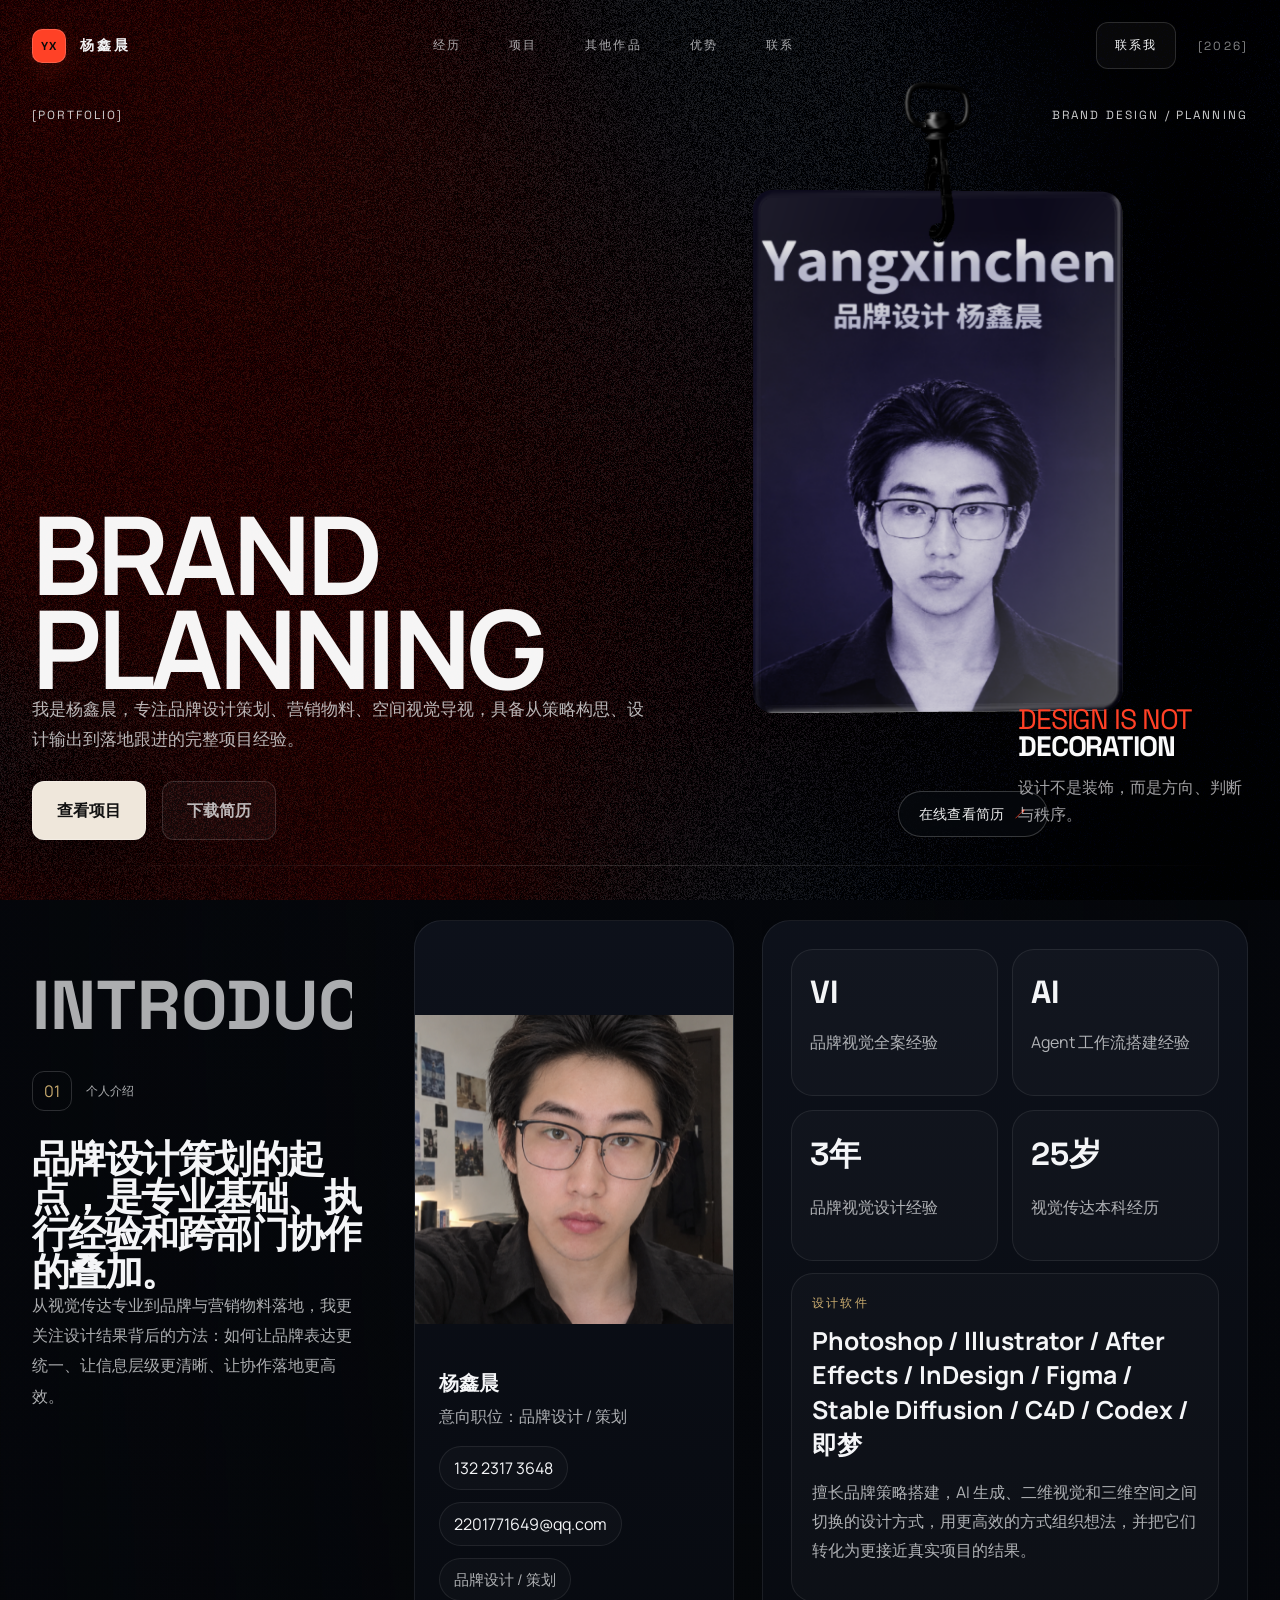
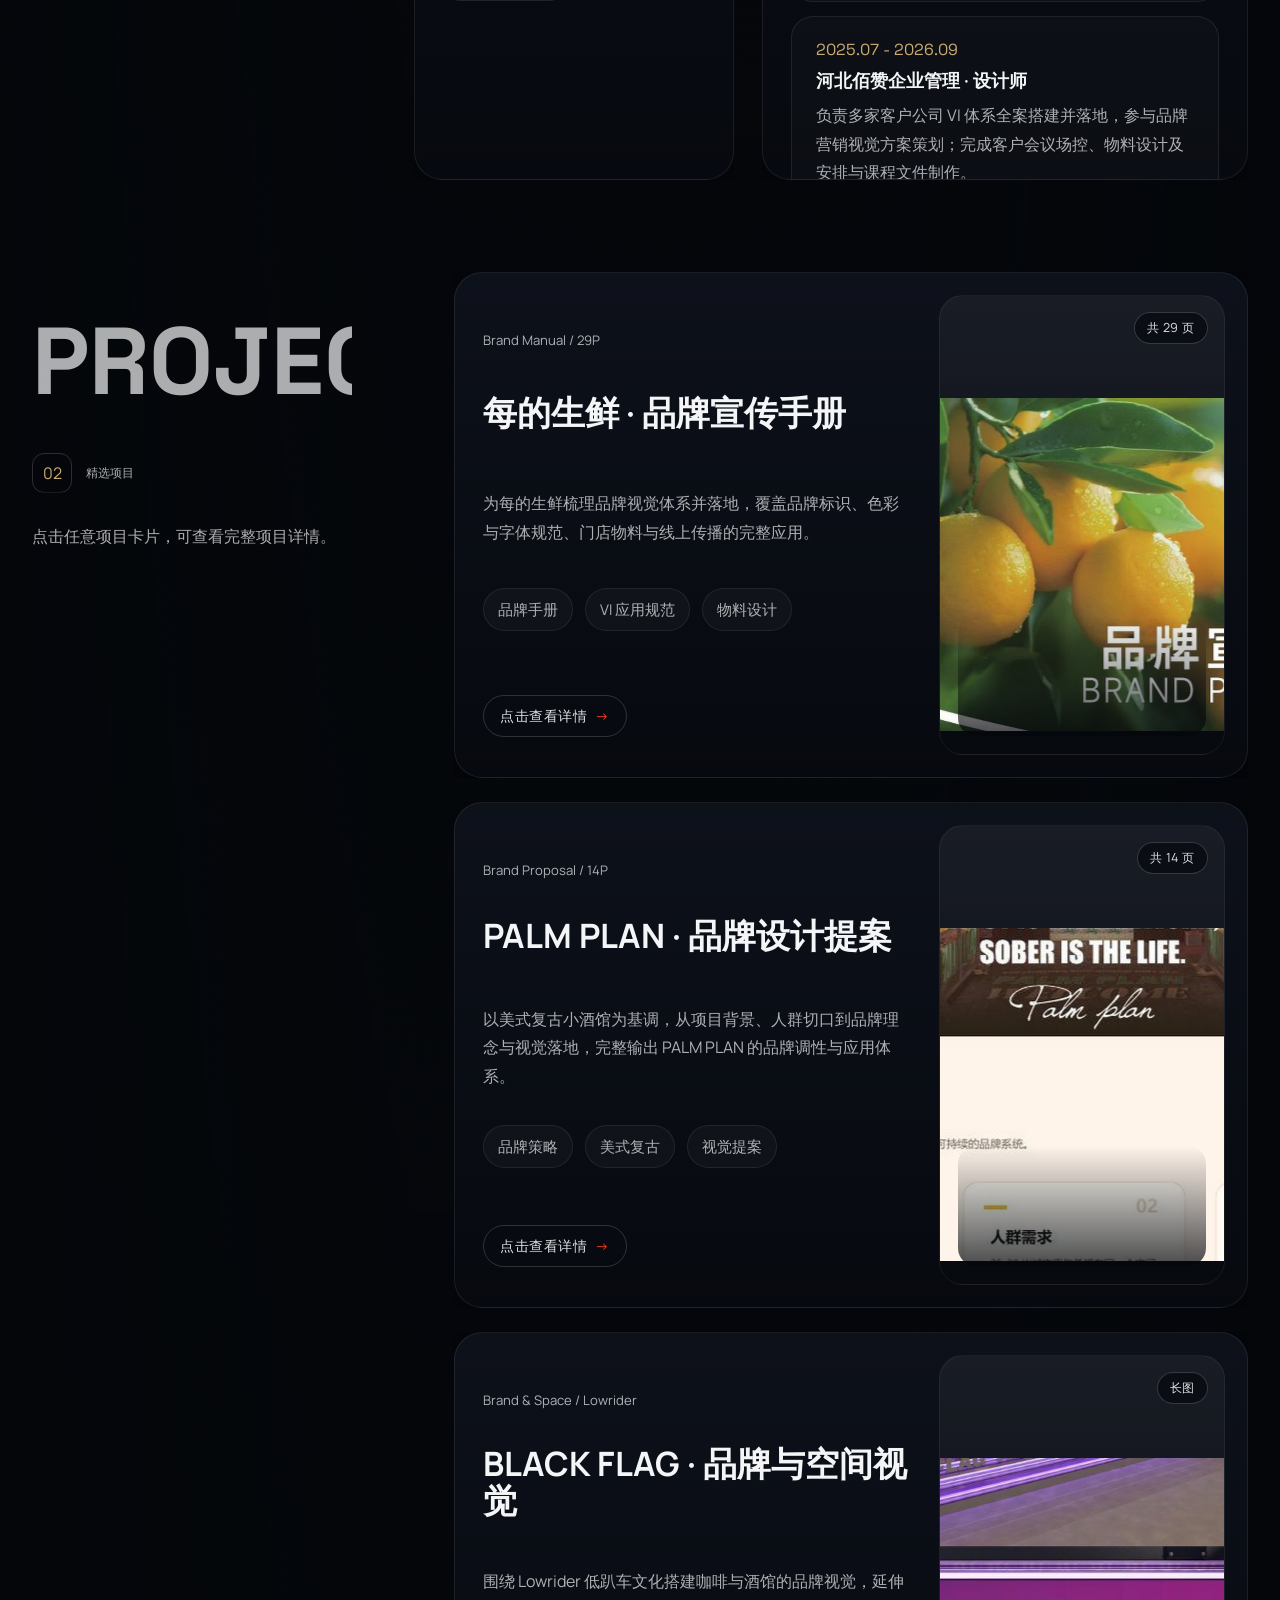
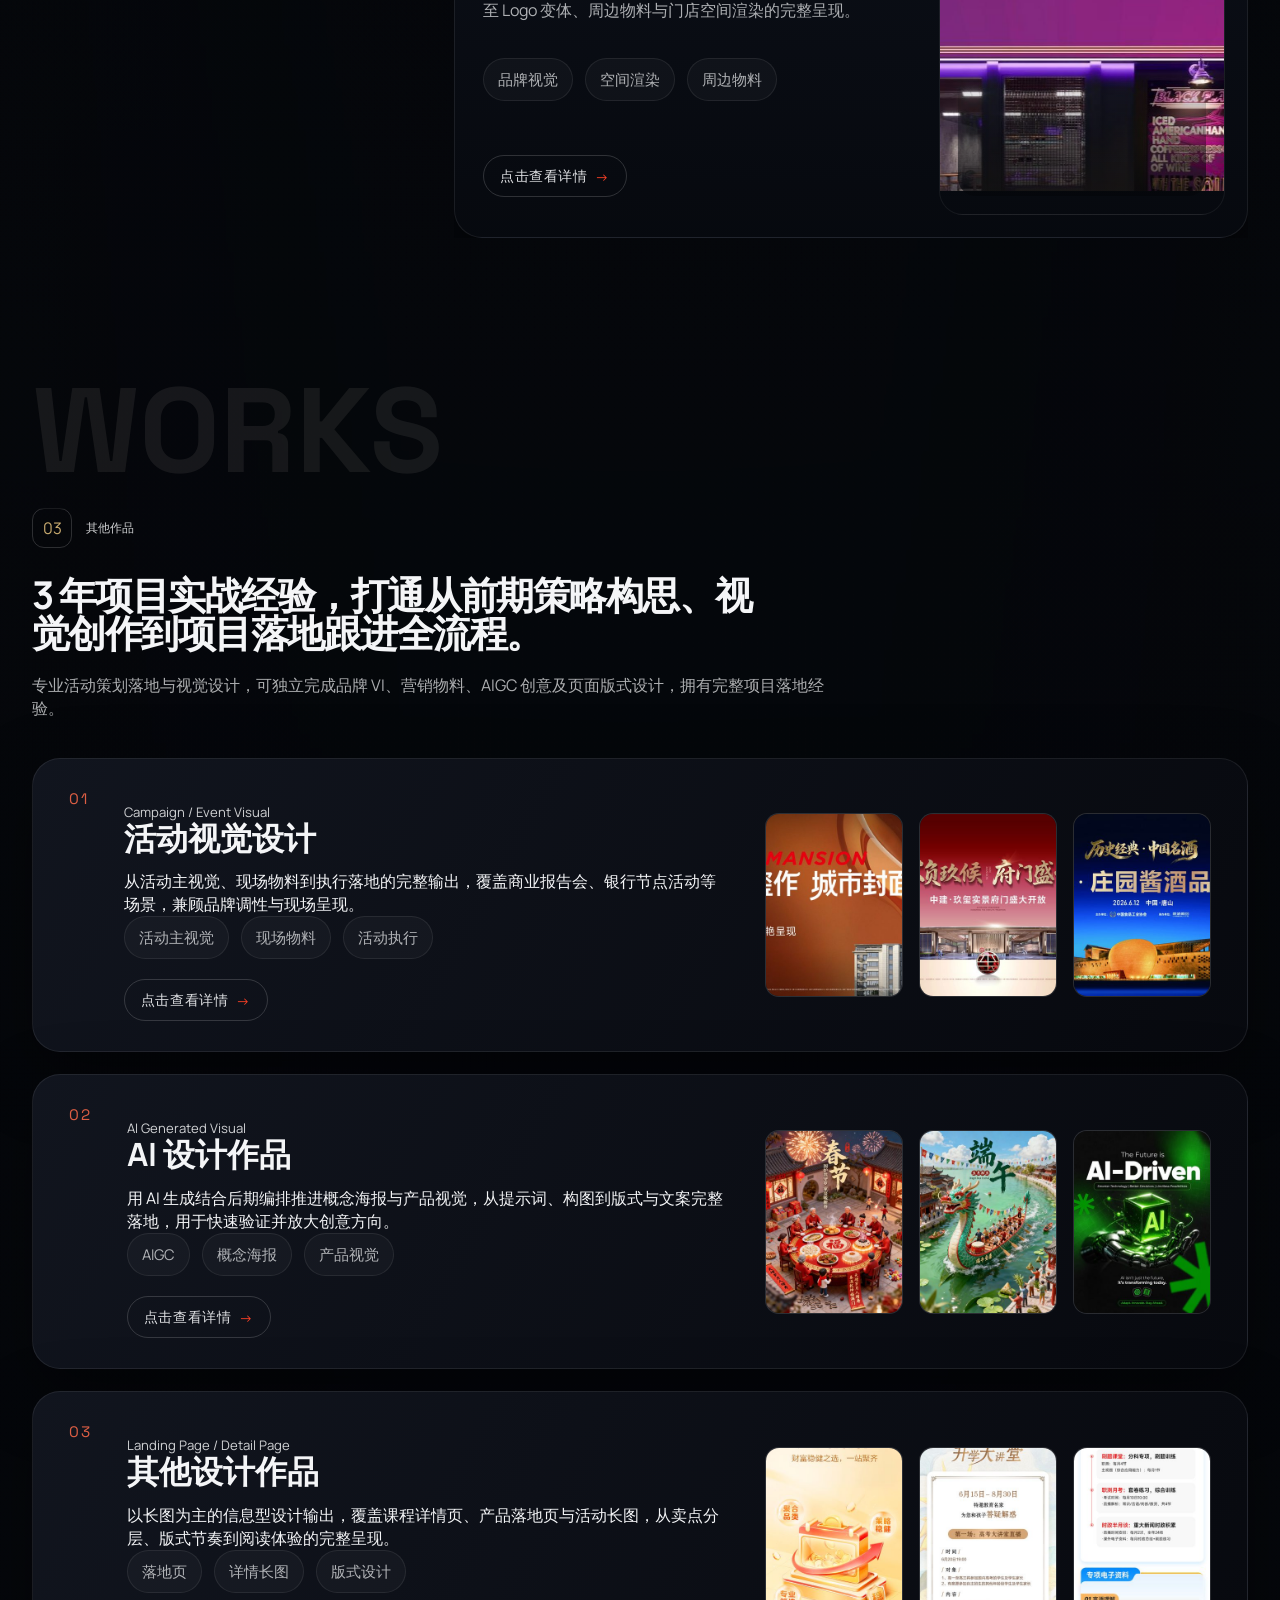
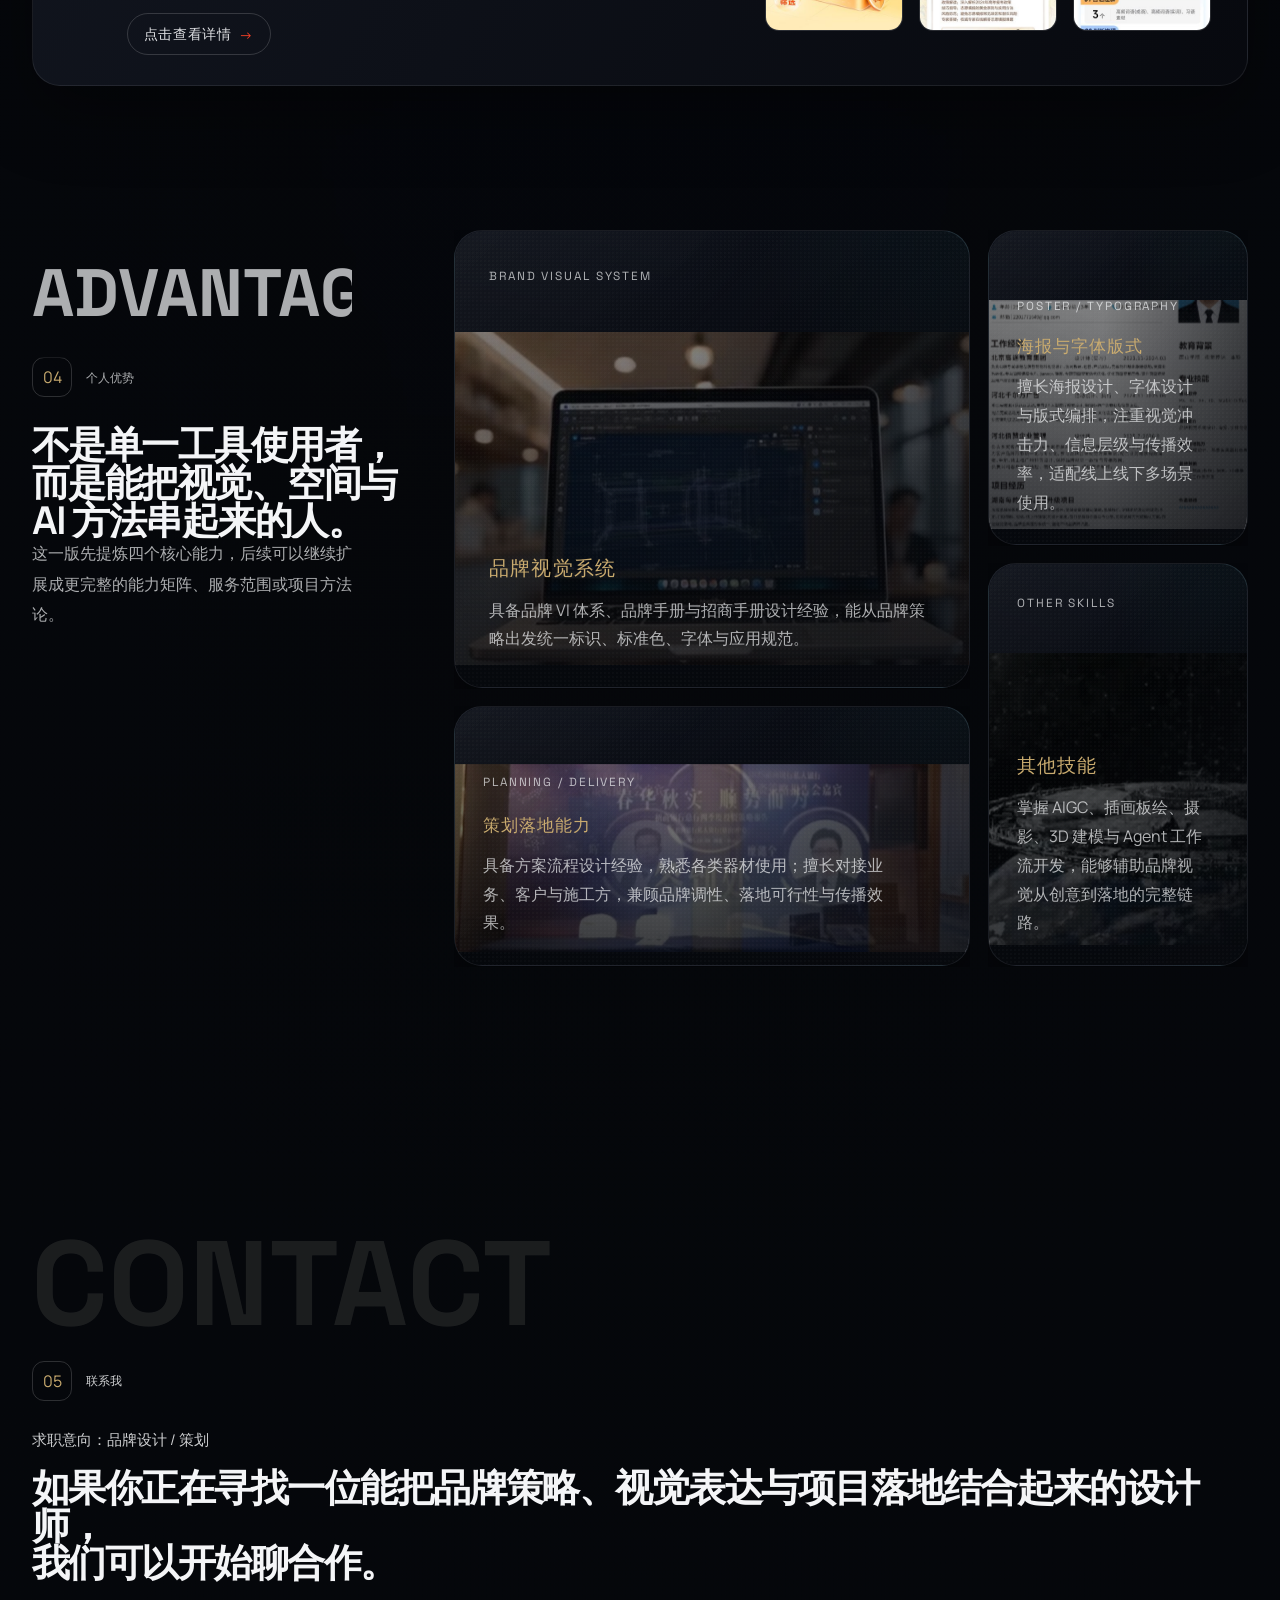
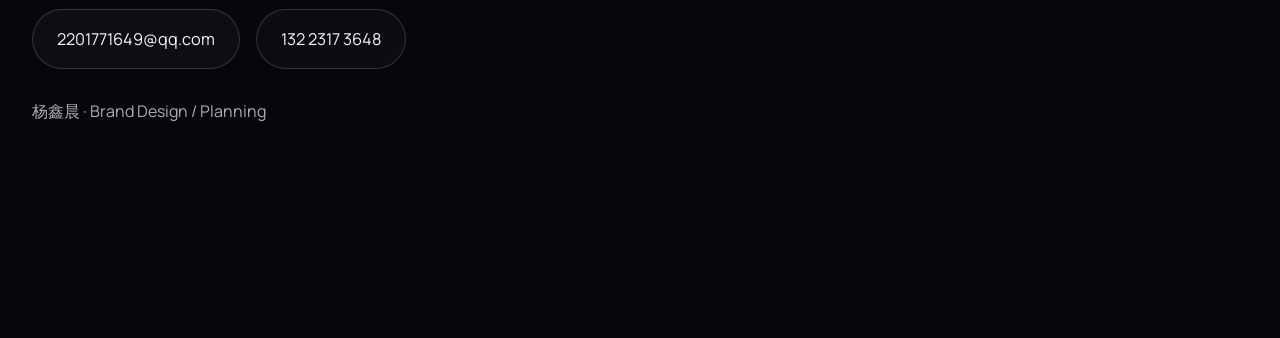
==== outputs/site/index.html @ 5bf38e3e "Initial commit" ====
﻿<!doctype html>
<html lang="zh-CN">
  <head>
    <meta charset="UTF-8" />
    <meta name="viewport" content="width=device-width, initial-scale=1.0" />
    <title>杨鑫晨 | 品牌设计/策划 Portfolio</title>
    <meta
      name="description"
      content="杨鑫晨的个人作品集网站，聚焦品牌设计策划、品牌 VI 全案、营销物料、空间视觉导视与活动执行落地。"
    />
    <link rel="preconnect" href="https://fonts.googleapis.com" />
    <link rel="preconnect" href="https://fonts.gstatic.com" crossorigin />
    <link
      href="https://fonts.googleapis.com/css2?family=Manrope:wght@300;400;500;700;800&family=Space+Grotesk:wght@400;500;700&display=swap"
      rel="stylesheet"
      media="print"
      onload="this.media='all'"
    />
<link rel="stylesheet" href="./src/styles.css?v=52" />
    <script src="./vendor/react.production.min.js"></script>
    <script src="./vendor/react-dom.production.min.js"></script>
    <script defer src="./vendor/gsap.min.js"></script>
    <script defer src="./vendor/ScrollTrigger.min.js"></script>
<script defer src="./src/main.js?v=48"></script>
  </head>
  <body>
    <div id="root"></div>
    <style>
.lanyard-wrapper{position:relative;z-index:0;width:100%;height:100%;display:flex;justify-content:center;align-items:center;transform:scale(1);transform-origin:center}
    </style>
    <script>window.addEventListener('error', e => { document.title = 'WIDGET_ERROR: ' + e.message; });</script>
    <script type="module">
var nY=Object.defineProperty;var sY=(g,A,I)=>A in g?nY(g,A,{enumerable:!0,configurable:!0,writable:!0,value:I}):g[A]=I;var xg=(g,A,I)=>sY(g,typeof A!="symbol"?A+"":A,I);(function(){const A=document.createElement("link").relList;if(A&&A.supports&&A.supports("modulepreload"))return;for(const B of document.querySelectorAll('link[rel="modulepreload"]'))C(B);new MutationObserver(B=>{for(const i of B)if(i.type==="childList")for(const Q of i.addedNodes)Q.tagName==="LINK"&&Q.rel==="modulepreload"&&C(Q)}).observe(document,{childList:!0,subtree:!0});function I(B){const i={};return B.integrity&&(i.integrity=B.integrity),B.referrerPolicy&&(i.referrerPolicy=B.referrerPolicy),B.crossOrigin==="use-credentials"?i.credentials="include":B.crossOrigin==="anonymous"?i.credentials="omit":i.credentials="same-origin",i}function C(B){if(B.ep)return;B.ep=!0;const i=I(B);fetch(B.href,i)}})();function QJ(g){return g&&g.__esModule&&Object.prototype.hasOwnProperty.call(g,"default")?g.default:g}var EJ={exports:{}},Nh={},eJ={exports:{}},jI={};/**
 * @license React
 * react.production.min.js
 *
 * Copyright (c) Facebook, Inc. and its affiliates.
 *
 * This source code is licensed under the MIT license found in the
 * LICENSE file in the root directory of this source tree.
 */var ea=Symbol.for("react.element"),aY=Symbol.for("react.portal"),rY=Symbol.for("react.fragment"),DY=Symbol.for("react.strict_mode"),lY=Symbol.for("react.profiler"),hY=Symbol.for("react.provider"),cY=Symbol.for("react.context"),SY=Symbol.for("react.forward_ref"),wY=Symbol.for("react.suspense"),yY=Symbol.for("react.memo"),GY=Symbol.for("react.lazy"),cU=Symbol.iterator;function kY(g){return g===null||typeof g!="object"?null:(g=cU&&g[cU]||g["@@iterator"],typeof g=="function"?g:null)}var tJ={isMounted:function(){return!1},enqueueForceUpdate:function(){},enqueueReplaceState:function(){},enqueueSetState:function(){}},oJ=Object.assign,nJ={};function Ho(g,A,I){this.props=g,this.context=A,this.refs=nJ,this.updater=I||tJ}Ho.prototype.isReactComponent={};Ho.prototype.setState=function(g,A){if(typeof g!="object"&&typeof g!="function"&&g!=null)throw Error("setState(...): takes an object of state variables to update or a function which returns an object of state variables.");this.updater.enqueueSetState(this,g,A,"setState")};Ho.prototype.forceUpdate=function(g){this.updater.enqueueForceUpdate(this,g,"forceUpdate")};function sJ(){}sJ.prototype=Ho.prototype;function jG(g,A,I){this.props=g,this.context=A,this.refs=nJ,this.updater=I||tJ}var XG=jG.prototype=new sJ;XG.constructor=jG;oJ(XG,Ho.prototype);XG.isPureReactComponent=!0;var SU=Array.isArray,aJ=Object.prototype.hasOwnProperty,zG={current:null},rJ={key:!0,ref:!0,__self:!0,__source:!0};function DJ(g,A,I){var C,B={},i=null,Q=null;if(A!=null)for(C in A.ref!==void 0&&(Q=A.ref),A.key!==void 0&&(i=""+A.key),A)aJ.call(A,C)&&!rJ.hasOwnProperty(C)&&(B[C]=A[C]);var E=arguments.length-2;if(E===1)B.children=I;else if(1<E){for(var e=Array(E),n=0;n<E;n++)e[n]=arguments[n+2];B.children=e}if(g&&g.defaultProps)for(C in E=g.defaultProps,E)B[C]===void 0&&(B[C]=E[C]);return{$$typeof:ea,type:g,key:i,ref:Q,props:B,_owner:zG.current}}function MY(g,A){return{$$typeof:ea,type:g.type,key:A,ref:g.ref,props:g.props,_owner:g._owner}}function $G(g){return typeof g=="object"&&g!==null&&g.$$typeof===ea}function uY(g){var A={"=":"=0",":":"=2"};return"$"+g.replace(/[=:]/g,function(I){return A[I]})}var wU=/\/+/g;function $S(g,A){return typeof g=="object"&&g!==null&&g.key!=null?uY(""+g.key):A.toString(36)}function OD(g,A,I,C,B){var i=typeof g;(i==="undefined"||i==="boolean")&&(g=null);var Q=!1;if(g===null)Q=!0;else switch(i){case"string":case"number":Q=!0;break;case"object":switch(g.$$typeof){case ea:case aY:Q=!0}}if(Q)return Q=g,B=B(Q),g=C===""?"."+$S(Q,0):C,SU(B)?(I="",g!=null&&(I=g.replace(wU,"$&/")+"/"),OD(B,A,I,"",function(n){return n})):B!=null&&($G(B)&&(B=MY(B,I+(!B.key||Q&&Q.key===B.key?"":(""+B.key).replace(wU,"$&/")+"/")+g)),A.push(B)),1;if(Q=0,C=C===""?".":C+":",SU(g))for(var E=0;E<g.length;E++){i=g[E];var e=C+$S(i,E);Q+=OD(i,A,I,e,B)}else if(e=kY(g),typeof e=="function")for(g=e.call(g),E=0;!(i=g.next()).done;)i=i.value,e=C+$S(i,E++),Q+=OD(i,A,I,e,B);else if(i==="object")throw A=String(g),Error("Objects are not valid as a React child (found: "+(A==="[object Object]"?"object with keys {"+Object.keys(g).join(", ")+"}":A)+"). If you meant to render a collection of children, use an array instead.");return Q}function Ur(g,A,I){if(g==null)return g;var C=[],B=0;return OD(g,C,"","",function(i){return A.call(I,i,B++)}),C}function UY(g){if(g._status===-1){var A=g._result;A=A(),A.then(function(I){(g._status===0||g._status===-1)&&(g._status=1,g._result=I)},function(I){(g._status===0||g._status===-1)&&(g._status=2,g._result=I)}),g._status===-1&&(g._status=0,g._result=A)}if(g._status===1)return g._result.default;throw g._result}var QB={current:null},bD={transition:null},pY={ReactCurrentDispatcher:QB,ReactCurrentBatchConfig:bD,ReactCurrentOwner:zG};function lJ(){throw Error("act(...) is not supported in production builds of React.")}jI.Children={map:Ur,forEach:function(g,A,I){Ur(g,function(){A.apply(this,arguments)},I)},count:function(g){var A=0;return Ur(g,function(){A++}),A},toArray:function(g){return Ur(g,function(A){return A})||[]},only:function(g){if(!$G(g))throw Error("React.Children.only expected to receive a single React element child.");return g}};jI.Component=Ho;jI.Fragment=rY;jI.Profiler=lY;jI.PureComponent=jG;jI.StrictMode=DY;jI.Suspense=wY;jI.__SECRET_INTERNALS_DO_NOT_USE_OR_YOU_WILL_BE_FIRED=pY;jI.act=lJ;jI.cloneElement=function(g,A,I){if(g==null)throw Error("React.cloneElement(...): The argument must be a React element, but you passed "+g+".");var C=oJ({},g.props),B=g.key,i=g.ref,Q=g._owner;if(A!=null){if(A.ref!==void 0&&(i=A.ref,Q=zG.current),A.key!==void 0&&(B=""+A.key),g.type&&g.type.defaultProps)var E=g.type.defaultProps;for(e in A)aJ.call(A,e)&&!rJ.hasOwnProperty(e)&&(C[e]=A[e]===void 0&&E!==void 0?E[e]:A[e])}var e=arguments.length-2;if(e===1)C.children=I;else if(1<e){E=Array(e);for(var n=0;n<e;n++)E[n]=arguments[n+2];C.children=E}return{$$typeof:ea,type:g.type,key:B,ref:i,props:C,_owner:Q}};jI.createContext=function(g){return g={$$typeof:cY,_currentValue:g,_currentValue2:g,_threadCount:0,Provider:null,Consumer:null,_defaultValue:null,_globalName:null},g.Provider={$$typeof:hY,_context:g},g.Consumer=g};jI.createElement=DJ;jI.createFactory=function(g){var A=DJ.bind(null,g);return A.type=g,A};jI.createRef=function(){return{current:null}};jI.forwardRef=function(g){return{$$typeof:SY,render:g}};jI.isValidElement=$G;jI.lazy=function(g){return{$$typeof:GY,_payload:{_status:-1,_result:g},_init:UY}};jI.memo=function(g,A){return{$$typeof:yY,type:g,compare:A===void 0?null:A}};jI.startTransition=function(g){var A=bD.transition;bD.transition={};try{g()}finally{bD.transition=A}};jI.unstable_act=lJ;jI.useCallback=function(g,A){return QB.current.useCallback(g,A)};jI.useContext=function(g){return QB.current.useContext(g)};jI.useDebugValue=function(){};jI.useDeferredValue=function(g){return QB.current.useDeferredValue(g)};jI.useEffect=function(g,A){return QB.current.useEffect(g,A)};jI.useId=function(){return QB.current.useId()};jI.useImperativeHandle=function(g,A,I){return QB.current.useImperativeHandle(g,A,I)};jI.useInsertionEffect=function(g,A){return QB.current.useInsertionEffect(g,A)};jI.useLayoutEffect=function(g,A){return QB.current.useLayoutEffect(g,A)};jI.useMemo=function(g,A){return QB.current.useMemo(g,A)};jI.useReducer=function(g,A,I){return QB.current.useReducer(g,A,I)};jI.useRef=function(g){return QB.current.useRef(g)};jI.useState=function(g){return QB.current.useState(g)};jI.useSyncExternalStore=function(g,A,I){return QB.current.useSyncExternalStore(g,A,I)};jI.useTransition=function(){return QB.current.useTransition()};jI.version="18.3.1";eJ.exports=jI;var eA=eJ.exports;const xI=QJ(eA);/**
 * @license React
 * react-jsx-runtime.production.min.js
 *
 * Copyright (c) Facebook, Inc. and its affiliates.
 *
 * This source code is licensed under the MIT license found in the
 * LICENSE file in the root directory of this source tree.
 */var dY=eA,NY=Symbol.for("react.element"),JY=Symbol.for("react.fragment"),KY=Object.prototype.hasOwnProperty,FY=dY.__SECRET_INTERNALS_DO_NOT_USE_OR_YOU_WILL_BE_FIRED.ReactCurrentOwner,fY={key:!0,ref:!0,__self:!0,__source:!0};function hJ(g,A,I){var C,B={},i=null,Q=null;I!==void 0&&(i=""+I),A.key!==void 0&&(i=""+A.key),A.ref!==void 0&&(Q=A.ref);for(C in A)KY.call(A,C)&&!fY.hasOwnProperty(C)&&(B[C]=A[C]);if(g&&g.defaultProps)for(C in A=g.defaultProps,A)B[C]===void 0&&(B[C]=A[C]);return{$$typeof:NY,type:g,key:i,ref:Q,props:B,_owner:FY.current}}Nh.Fragment=JY;Nh.jsx=hJ;Nh.jsxs=hJ;EJ.exports=Nh;var JI=EJ.exports,cJ={exports:{}},YB={},SJ={exports:{}},wJ={};/**
 * @license React
 * scheduler.production.min.js
 *
 * Copyright (c) Facebook, Inc. and its affiliates.
 *
 * This source code is licensed under the MIT license found in the
 * LICENSE file in the root directory of this source tree.
 */(function(g){function A(x,CA){var AA=x.length;x.push(CA);A:for(;0<AA;){var oA=AA-1>>>1,kA=x[oA];if(0<B(kA,CA))x[oA]=CA,x[AA]=kA,AA=oA;else break A}}function I(x){return x.length===0?null:x[0]}function C(x){if(x.length===0)return null;var CA=x[0],AA=x.pop();if(AA!==CA){x[0]=AA;A:for(var oA=0,kA=x.length,qA=kA>>>1;oA<qA;){var aA=2*(oA+1)-1,MA=x[aA],sA=aA+1,pA=x[sA];if(0>B(MA,AA))sA<kA&&0>B(pA,MA)?(x[oA]=pA,x[sA]=AA,oA=sA):(x[oA]=MA,x[aA]=AA,oA=aA);else if(sA<kA&&0>B(pA,AA))x[oA]=pA,x[sA]=AA,oA=sA;else break A}}return CA}function B(x,CA){var AA=x.sortIndex-CA.sortIndex;return AA!==0?AA:x.id-CA.id}if(typeof performance=="object"&&typeof performance.now=="function"){var i=performance;g.unstable_now=function(){return i.now()}}else{var Q=Date,E=Q.now();g.unstable_now=function(){return Q.now()-E}}var e=[],n=[],s=1,a=null,r=3,D=!1,c=!1,k=!1,S=typeof setTimeout=="function"?setTimeout:null,l=typeof clearTimeout=="function"?clearTimeout:null,w=typeof setImmediate<"u"?setImmediate:null;typeof navigator<"u"&&navigator.scheduling!==void 0&&navigator.scheduling.isInputPending!==void 0&&navigator.scheduling.isInputPending.bind(navigator.scheduling);function G(x){for(var CA=I(n);CA!==null;){if(CA.callback===null)C(n);else if(CA.startTime<=x)C(n),CA.sortIndex=CA.expirationTime,A(e,CA);else break;CA=I(n)}}function U(x){if(k=!1,G(x),!c)if(I(e)!==null)c=!0,X(f);else{var CA=I(n);CA!==null&&SA(U,CA.startTime-x)}}function f(x,CA){c=!1,k&&(k=!1,l(L),L=-1),D=!0;var AA=r;try{for(G(CA),a=I(e);a!==null&&(!(a.expirationTime>CA)||x&&!K());){var oA=a.callback;if(typeof oA=="function"){a.callback=null,r=a.priorityLevel;var kA=oA(a.expirationTime<=CA);CA=g.unstable_now(),typeof kA=="function"?a.callback=kA:a===I(e)&&C(e),G(CA)}else C(e);a=I(e)}if(a!==null)var qA=!0;else{var aA=I(n);aA!==null&&SA(U,aA.startTime-CA),qA=!1}return qA}finally{a=null,r=AA,D=!1}}var N=!1,F=null,L=-1,v=5,p=-1;function K(){return!(g.unstable_now()-p<v)}function Z(){if(F!==null){var x=g.unstable_now();p=x;var CA=!0;try{CA=F(!0,x)}finally{CA?$():(N=!1,F=null)}}else N=!1}var $;if(typeof w=="function")$=function(){w(Z)};else if(typeof MessageChannel<"u"){var V=new MessageChannel,rA=V.port2;V.port1.onmessage=Z,$=function(){rA.postMessage(null)}}else $=function(){S(Z,0)};function X(x){F=x,N||(N=!0,$())}function SA(x,CA){L=S(function(){x(g.unstable_now())},CA)}g.unstable_IdlePriority=5,g.unstable_ImmediatePriority=1,g.unstable_LowPriority=4,g.unstable_NormalPriority=3,g.unstable_Profiling=null,g.unstable_UserBlockingPriority=2,g.unstable_cancelCallback=function(x){x.callback=null},g.unstable_continueExecution=function(){c||D||(c=!0,X(f))},g.unstable_forceFrameRate=function(x){0>x||125<x?console.error("forceFrameRate takes a positive int between 0 and 125, forcing frame rates higher than 125 fps is not supported"):v=0<x?Math.floor(1e3/x):5},g.unstable_getCurrentPriorityLevel=function(){return r},g.unstable_getFirstCallbackNode=function(){return I(e)},g.unstable_next=function(x){switch(r){case 1:case 2:case 3:var CA=3;break;default:CA=r}var AA=r;r=CA;try{return x()}finally{r=AA}},g.unstable_pauseExecution=function(){},g.unstable_requestPaint=function(){},g.unstable_runWithPriority=function(x,CA){switch(x){case 1:case 2:case 3:case 4:case 5:break;default:x=3}var AA=r;r=x;try{return CA()}finally{r=AA}},g.unstable_scheduleCallback=function(x,CA,AA){var oA=g.unstable_now();switch(typeof AA=="object"&&AA!==null?(AA=AA.delay,AA=typeof AA=="number"&&0<AA?oA+AA:oA):AA=oA,x){case 1:var kA=-1;break;case 2:kA=250;break;case 5:kA=1073741823;break;case 4:kA=1e4;break;default:kA=5e3}return kA=AA+kA,x={id:s++,callback:CA,priorityLevel:x,startTime:AA,expirationTime:kA,sortIndex:-1},AA>oA?(x.sortIndex=AA,A(n,x),I(e)===null&&x===I(n)&&(k?(l(L),L=-1):k=!0,SA(U,AA-oA))):(x.sortIndex=kA,A(e,x),c||D||(c=!0,X(f))),x},g.unstable_shouldYield=K,g.unstable_wrapCallback=function(x){var CA=r;return function(){var AA=r;r=CA;try{return x.apply(this,arguments)}finally{r=AA}}}})(wJ);SJ.exports=wJ;var RY=SJ.exports;/**
 * @license React
 * react-dom.production.min.js
 *
 * Copyright (c) Facebook, Inc. and its affiliates.
 *
 * This source code is licensed under the MIT license found in the
 * LICENSE file in the root directory of this source tree.
 */var LY=eA,RB=RY;function TA(g){for(var A="https://reactjs.org/docs/error-decoder.html?invariant="+g,I=1;I<arguments.length;I++)A+="&args[]="+encodeURIComponent(arguments[I]);return"Minified React error #"+g+"; visit "+A+" for the full message or use the non-minified dev environment for full errors and additional helpful warnings."}var yJ=new Set,ys={};function $e(g,A){So(g,A),So(g+"Capture",A)}function So(g,A){for(ys[g]=A,g=0;g<A.length;g++)yJ.add(A[g])}var JQ=!(typeof window>"u"||typeof window.document>"u"||typeof window.document.createElement>"u"),Ry=Object.prototype.hasOwnProperty,YY=/^[:A-Z_a-z\u00C0-\u00D6\u00D8-\u00F6\u00F8-\u02FF\u0370-\u037D\u037F-\u1FFF\u200C-\u200D\u2070-\u218F\u2C00-\u2FEF\u3001-\uD7FF\uF900-\uFDCF\uFDF0-\uFFFD][:A-Z_a-z\u00C0-\u00D6\u00D8-\u00F6\u00F8-\u02FF\u0370-\u037D\u037F-\u1FFF\u200C-\u200D\u2070-\u218F\u2C00-\u2FEF\u3001-\uD7FF\uF900-\uFDCF\uFDF0-\uFFFD\-.0-9\u00B7\u0300-\u036F\u203F-\u2040]*$/,yU={},GU={};function qY(g){return Ry.call(GU,g)?!0:Ry.call(yU,g)?!1:YY.test(g)?GU[g]=!0:(yU[g]=!0,!1)}function mY(g,A,I,C){if(I!==null&&I.type===0)return!1;switch(typeof A){case"function":case"symbol":return!0;case"boolean":return C?!1:I!==null?!I.acceptsBooleans:(g=g.toLowerCase().slice(0,5),g!=="data-"&&g!=="aria-");default:return!1}}function HY(g,A,I,C){if(A===null||typeof A>"u"||mY(g,A,I,C))return!0;if(C)return!1;if(I!==null)switch(I.type){case 3:return!A;case 4:return A===!1;case 5:return isNaN(A);case 6:return isNaN(A)||1>A}return!1}function EB(g,A,I,C,B,i,Q){this.acceptsBooleans=A===2||A===3||A===4,this.attributeName=C,this.attributeNamespace=B,this.mustUseProperty=I,this.propertyName=g,this.type=A,this.sanitizeURL=i,this.removeEmptyString=Q}var RC={};"children dangerouslySetInnerHTML defaultValue defaultChecked innerHTML suppressContentEditableWarning suppressHydrationWarning style".split(" ").forEach(function(g){RC[g]=new EB(g,0,!1,g,null,!1,!1)});[["acceptCharset","accept-charset"],["className","class"],["htmlFor","for"],["httpEquiv","http-equiv"]].forEach(function(g){var A=g[0];RC[A]=new EB(A,1,!1,g[1],null,!1,!1)});["contentEditable","draggable","spellCheck","value"].forEach(function(g){RC[g]=new EB(g,2,!1,g.toLowerCase(),null,!1,!1)});["autoReverse","externalResourcesRequired","focusable","preserveAlpha"].forEach(function(g){RC[g]=new EB(g,2,!1,g,null,!1,!1)});"allowFullScreen async autoFocus autoPlay controls default defer disabled disablePictureInPicture disableRemotePlayback formNoValidate hidden loop noModule noValidate open playsInline readOnly required reversed scoped seamless itemScope".split(" ").forEach(function(g){RC[g]=new EB(g,3,!1,g.toLowerCase(),null,!1,!1)});["checked","multiple","muted","selected"].forEach(function(g){RC[g]=new EB(g,3,!0,g,null,!1,!1)});["capture","download"].forEach(function(g){RC[g]=new EB(g,4,!1,g,null,!1,!1)});["cols","rows","size","span"].forEach(function(g){RC[g]=new EB(g,6,!1,g,null,!1,!1)});["rowSpan","start"].forEach(function(g){RC[g]=new EB(g,5,!1,g.toLowerCase(),null,!1,!1)});var Ak=/[\-:]([a-z])/g;function Ik(g){return g[1].toUpperCase()}"accent-height alignment-baseline arabic-form baseline-shift cap-height clip-path clip-rule color-interpolation color-interpolation-filters color-profile color-rendering dominant-baseline enable-background fill-opacity fill-rule flood-color flood-opacity font-family font-size font-size-adjust font-stretch font-style font-variant font-weight glyph-name glyph-orientation-horizontal glyph-orientation-vertical horiz-adv-x horiz-origin-x image-rendering letter-spacing lighting-color marker-end marker-mid marker-start overline-position overline-thickness paint-order panose-1 pointer-events rendering-intent shape-rendering stop-color stop-opacity strikethrough-position strikethrough-thickness stroke-dasharray stroke-dashoffset stroke-linecap stroke-linejoin stroke-miterlimit stroke-opacity stroke-width text-anchor text-decoration text-rendering underline-position underline-thickness unicode-bidi unicode-range units-per-em v-alphabetic v-hanging v-ideographic v-mathematical vector-effect vert-adv-y vert-origin-x vert-origin-y word-spacing writing-mode xmlns:xlink x-height".split(" ").forEach(function(g){var A=g.replace(Ak,Ik);RC[A]=new EB(A,1,!1,g,null,!1,!1)});"xlink:actuate xlink:arcrole xlink:role xlink:show xlink:title xlink:type".split(" ").forEach(function(g){var A=g.replace(Ak,Ik);RC[A]=new EB(A,1,!1,g,"http://www.w3.org/1999/xlink",!1,!1)});["xml:base","xml:lang","xml:space"].forEach(function(g){var A=g.replace(Ak,Ik);RC[A]=new EB(A,1,!1,g,"http://www.w3.org/XML/1998/namespace",!1,!1)});["tabIndex","crossOrigin"].forEach(function(g){RC[g]=new EB(g,1,!1,g.toLowerCase(),null,!1,!1)});RC.xlinkHref=new EB("xlinkHref",1,!1,"xlink:href","http://www.w3.org/1999/xlink",!0,!1);["src","href","action","formAction"].forEach(function(g){RC[g]=new EB(g,1,!1,g.toLowerCase(),null,!0,!0)});function gk(g,A,I,C){var B=RC.hasOwnProperty(A)?RC[A]:null;(B!==null?B.type!==0:C||!(2<A.length)||A[0]!=="o"&&A[0]!=="O"||A[1]!=="n"&&A[1]!=="N")&&(HY(A,I,B,C)&&(I=null),C||B===null?qY(A)&&(I===null?g.removeAttribute(A):g.setAttribute(A,""+I)):B.mustUseProperty?g[B.propertyName]=I===null?B.type===3?!1:"":I:(A=B.attributeName,C=B.attributeNamespace,I===null?g.removeAttribute(A):(B=B.type,I=B===3||B===4&&I===!0?"":""+I,C?g.setAttributeNS(C,A,I):g.setAttribute(A,I))))}var TQ=LY.__SECRET_INTERNALS_DO_NOT_USE_OR_YOU_WILL_BE_FIRED,pr=Symbol.for("react.element"),Zt=Symbol.for("react.portal"),Pt=Symbol.for("react.fragment"),Ck=Symbol.for("react.strict_mode"),Ly=Symbol.for("react.profiler"),GJ=Symbol.for("react.provider"),kJ=Symbol.for("react.context"),Bk=Symbol.for("react.forward_ref"),Yy=Symbol.for("react.suspense"),qy=Symbol.for("react.suspense_list"),ik=Symbol.for("react.memo"),eE=Symbol.for("react.lazy"),MJ=Symbol.for("react.offscreen"),kU=Symbol.iterator;function hn(g){return g===null||typeof g!="object"?null:(g=kU&&g[kU]||g["@@iterator"],typeof g=="function"?g:null)}var mg=Object.assign,Aw;function On(g){if(Aw===void 0)try{throw Error()}catch(I){var A=I.stack.trim().match(/\n( *(at )?)/);Aw=A&&A[1]||""}return`
`+Aw+g}var Iw=!1;function gw(g,A){if(!g||Iw)return"";Iw=!0;var I=Error.prepareStackTrace;Error.prepareStackTrace=void 0;try{if(A)if(A=function(){throw Error()},Object.defineProperty(A.prototype,"props",{set:function(){throw Error()}}),typeof Reflect=="object"&&Reflect.construct){try{Reflect.construct(A,[])}catch(n){var C=n}Reflect.construct(g,[],A)}else{try{A.call()}catch(n){C=n}g.call(A.prototype)}else{try{throw Error()}catch(n){C=n}g()}}catch(n){if(n&&C&&typeof n.stack=="string"){for(var B=n.stack.split(`
`),i=C.stack.split(`
`),Q=B.length-1,E=i.length-1;1<=Q&&0<=E&&B[Q]!==i[E];)E--;for(;1<=Q&&0<=E;Q--,E--)if(B[Q]!==i[E]){if(Q!==1||E!==1)do if(Q--,E--,0>E||B[Q]!==i[E]){var e=`
`+B[Q].replace(" at new "," at ");return g.displayName&&e.includes("<anonymous>")&&(e=e.replace("<anonymous>",g.displayName)),e}while(1<=Q&&0<=E);break}}}finally{Iw=!1,Error.prepareStackTrace=I}return(g=g?g.displayName||g.name:"")?On(g):""}function TY(g){switch(g.tag){case 5:return On(g.type);case 16:return On("Lazy");case 13:return On("Suspense");case 19:return On("SuspenseList");case 0:case 2:case 15:return g=gw(g.type,!1),g;case 11:return g=gw(g.type.render,!1),g;case 1:return g=gw(g.type,!0),g;default:return""}}function my(g){if(g==null)return null;if(typeof g=="function")return g.displayName||g.name||null;if(typeof g=="string")return g;switch(g){case Pt:return"Fragment";case Zt:return"Portal";case Ly:return"Profiler";case Ck:return"StrictMode";case Yy:return"Suspense";case qy:return"SuspenseList"}if(typeof g=="object")switch(g.$$typeof){case kJ:return(g.displayName||"Context")+".Consumer";case GJ:return(g._context.displayName||"Context")+".Provider";case Bk:var A=g.render;return g=g.displayName,g||(g=A.displayName||A.name||"",g=g!==""?"ForwardRef("+g+")":"ForwardRef"),g;case ik:return A=g.displayName||null,A!==null?A:my(g.type)||"Memo";case eE:A=g._payload,g=g._init;try{return my(g(A))}catch{}}return null}function xY(g){var A=g.type;switch(g.tag){case 24:return"Cache";case 9:return(A.displayName||"Context")+".Consumer";case 10:return(A._context.displayName||"Context")+".Provider";case 18:return"DehydratedFragment";case 11:return g=A.render,g=g.displayName||g.name||"",A.displayName||(g!==""?"ForwardRef("+g+")":"ForwardRef");case 7:return"Fragment";case 5:return A;case 4:return"Portal";case 3:return"Root";case 6:return"Text";case 16:return my(A);case 8:return A===Ck?"StrictMode":"Mode";case 22:return"Offscreen";case 12:return"Profiler";case 21:return"Scope";case 13:return"Suspense";case 19:return"SuspenseList";case 25:return"TracingMarker";case 1:case 0:case 17:case 2:case 14:case 15:if(typeof A=="function")return A.displayName||A.name||null;if(typeof A=="string")return A}return null}function dE(g){switch(typeof g){case"boolean":case"number":case"string":case"undefined":return g;case"object":return g;default:return""}}function uJ(g){var A=g.type;return(g=g.nodeName)&&g.toLowerCase()==="input"&&(A==="checkbox"||A==="radio")}function vY(g){var A=uJ(g)?"checked":"value",I=Object.getOwnPropertyDescriptor(g.constructor.prototype,A),C=""+g[A];if(!g.hasOwnProperty(A)&&typeof I<"u"&&typeof I.get=="function"&&typeof I.set=="function"){var B=I.get,i=I.set;return Object.defineProperty(g,A,{configurable:!0,get:function(){return B.call(this)},set:function(Q){C=""+Q,i.call(this,Q)}}),Object.defineProperty(g,A,{enumerable:I.enumerable}),{getValue:function(){return C},setValue:function(Q){C=""+Q},stopTracking:function(){g._valueTracker=null,delete g[A]}}}}function dr(g){g._valueTracker||(g._valueTracker=vY(g))}function UJ(g){if(!g)return!1;var A=g._valueTracker;if(!A)return!0;var I=A.getValue(),C="";return g&&(C=uJ(g)?g.checked?"true":"false":g.value),g=C,g!==I?(A.setValue(g),!0):!1}function Ql(g){if(g=g||(typeof document<"u"?document:void 0),typeof g>"u")return null;try{return g.activeElement||g.body}catch{return g.body}}function Hy(g,A){var I=A.checked;return mg({},A,{defaultChecked:void 0,defaultValue:void 0,value:void 0,checked:I??g._wrapperState.initialChecked})}function MU(g,A){var I=A.defaultValue==null?"":A.defaultValue,C=A.checked!=null?A.checked:A.defaultChecked;I=dE(A.value!=null?A.value:I),g._wrapperState={initialChecked:C,initialValue:I,controlled:A.type==="checkbox"||A.type==="radio"?A.checked!=null:A.value!=null}}function pJ(g,A){A=A.checked,A!=null&&gk(g,"checked",A,!1)}function Ty(g,A){pJ(g,A);var I=dE(A.value),C=A.type;if(I!=null)C==="number"?(I===0&&g.value===""||g.value!=I)&&(g.value=""+I):g.value!==""+I&&(g.value=""+I);else if(C==="submit"||C==="reset"){g.removeAttribute("value");return}A.hasOwnProperty("value")?xy(g,A.type,I):A.hasOwnProperty("defaultValue")&&xy(g,A.type,dE(A.defaultValue)),A.checked==null&&A.defaultChecked!=null&&(g.defaultChecked=!!A.defaultChecked)}function uU(g,A,I){if(A.hasOwnProperty("value")||A.hasOwnProperty("defaultValue")){var C=A.type;if(!(C!=="submit"&&C!=="reset"||A.value!==void 0&&A.value!==null))return;A=""+g._wrapperState.initialValue,I||A===g.value||(g.value=A),g.defaultValue=A}I=g.name,I!==""&&(g.name=""),g.defaultChecked=!!g._wrapperState.initialChecked,I!==""&&(g.name=I)}function xy(g,A,I){(A!=="number"||Ql(g.ownerDocument)!==g)&&(I==null?g.defaultValue=""+g._wrapperState.initialValue:g.defaultValue!==""+I&&(g.defaultValue=""+I))}var bn=Array.isArray;function eo(g,A,I,C){if(g=g.options,A){A={};for(var B=0;B<I.length;B++)A["$"+I[B]]=!0;for(I=0;I<g.length;I++)B=A.hasOwnProperty("$"+g[I].value),g[I].selected!==B&&(g[I].selected=B),B&&C&&(g[I].defaultSelected=!0)}else{for(I=""+dE(I),A=null,B=0;B<g.length;B++){if(g[B].value===I){g[B].selected=!0,C&&(g[B].defaultSelected=!0);return}A!==null||g[B].disabled||(A=g[B])}A!==null&&(A.selected=!0)}}function vy(g,A){if(A.dangerouslySetInnerHTML!=null)throw Error(TA(91));return mg({},A,{value:void 0,defaultValue:void 0,children:""+g._wrapperState.initialValue})}function UU(g,A){var I=A.value;if(I==null){if(I=A.children,A=A.defaultValue,I!=null){if(A!=null)throw Error(TA(92));if(bn(I)){if(1<I.length)throw Error(TA(93));I=I[0]}A=I}A==null&&(A=""),I=A}g._wrapperState={initialValue:dE(I)}}function dJ(g,A){var I=dE(A.value),C=dE(A.defaultValue);I!=null&&(I=""+I,I!==g.value&&(g.value=I),A.defaultValue==null&&g.defaultValue!==I&&(g.defaultValue=I)),C!=null&&(g.defaultValue=""+C)}function pU(g){var A=g.textContent;A===g._wrapperState.initialValue&&A!==""&&A!==null&&(g.value=A)}function NJ(g){switch(g){case"svg":return"http://www.w3.org/2000/svg";case"math":return"http://www.w3.org/1998/Math/MathML";default:return"http://www.w3.org/1999/xhtml"}}function Oy(g,A){return g==null||g==="http://www.w3.org/1999/xhtml"?NJ(A):g==="http://www.w3.org/2000/svg"&&A==="foreignObject"?"http://www.w3.org/1999/xhtml":g}var Nr,JJ=function(g){return typeof MSApp<"u"&&MSApp.execUnsafeLocalFunction?function(A,I,C,B){MSApp.execUnsafeLocalFunction(function(){return g(A,I,C,B)})}:g}(function(g,A){if(g.namespaceURI!=="http://www.w3.org/2000/svg"||"innerHTML"in g)g.innerHTML=A;else{for(Nr=Nr||document.createElement("div"),Nr.innerHTML="<svg>"+A.valueOf().toString()+"</svg>",A=Nr.firstChild;g.firstChild;)g.removeChild(g.firstChild);for(;A.firstChild;)g.appendChild(A.firstChild)}});function Gs(g,A){if(A){var I=g.firstChild;if(I&&I===g.lastChild&&I.nodeType===3){I.nodeValue=A;return}}g.textContent=A}var As={animationIterationCount:!0,aspectRatio:!0,borderImageOutset:!0,borderImageSlice:!0,borderImageWidth:!0,boxFlex:!0,boxFlexGroup:!0,boxOrdinalGroup:!0,columnCount:!0,columns:!0,flex:!0,flexGrow:!0,flexPositive:!0,flexShrink:!0,flexNegative:!0,flexOrder:!0,gridArea:!0,gridRow:!0,gridRowEnd:!0,gridRowSpan:!0,gridRowStart:!0,gridColumn:!0,gridColumnEnd:!0,gridColumnSpan:!0,gridColumnStart:!0,fontWeight:!0,lineClamp:!0,lineHeight:!0,opacity:!0,order:!0,orphans:!0,tabSize:!0,widows:!0,zIndex:!0,zoom:!0,fillOpacity:!0,floodOpacity:!0,stopOpacity:!0,strokeDasharray:!0,strokeDashoffset:!0,strokeMiterlimit:!0,strokeOpacity:!0,strokeWidth:!0},OY=["Webkit","ms","Moz","O"];Object.keys(As).forEach(function(g){OY.forEach(function(A){A=A+g.charAt(0).toUpperCase()+g.substring(1),As[A]=As[g]})});function KJ(g,A,I){return A==null||typeof A=="boolean"||A===""?"":I||typeof A!="number"||A===0||As.hasOwnProperty(g)&&As[g]?(""+A).trim():A+"px"}function FJ(g,A){g=g.style;for(var I in A)if(A.hasOwnProperty(I)){var C=I.indexOf("--")===0,B=KJ(I,A[I],C);I==="float"&&(I="cssFloat"),C?g.setProperty(I,B):g[I]=B}}var bY=mg({menuitem:!0},{area:!0,base:!0,br:!0,col:!0,embed:!0,hr:!0,img:!0,input:!0,keygen:!0,link:!0,meta:!0,param:!0,source:!0,track:!0,wbr:!0});function by(g,A){if(A){if(bY[g]&&(A.children!=null||A.dangerouslySetInnerHTML!=null))throw Error(TA(137,g));if(A.dangerouslySetInnerHTML!=null){if(A.children!=null)throw Error(TA(60));if(typeof A.dangerouslySetInnerHTML!="object"||!("__html"in A.dangerouslySetInnerHTML))throw Error(TA(61))}if(A.style!=null&&typeof A.style!="object")throw Error(TA(62))}}function _y(g,A){if(g.indexOf("-")===-1)return typeof A.is=="string";switch(g){case"annotation-xml":case"color-profile":case"font-face":case"font-face-src":case"font-face-uri":case"font-face-format":case"font-face-name":case"missing-glyph":return!1;default:return!0}}var Zy=null;function Qk(g){return g=g.target||g.srcElement||window,g.correspondingUseElement&&(g=g.correspondingUseElement),g.nodeType===3?g.parentNode:g}var Py=null,to=null,oo=null;function dU(g){if(g=na(g)){if(typeof Py!="function")throw Error(TA(280));var A=g.stateNode;A&&(A=Rh(A),Py(g.stateNode,g.type,A))}}function fJ(g){to?oo?oo.push(g):oo=[g]:to=g}function RJ(){if(to){var g=to,A=oo;if(oo=to=null,dU(g),A)for(g=0;g<A.length;g++)dU(A[g])}}function LJ(g,A){return g(A)}function YJ(){}var Cw=!1;function qJ(g,A,I){if(Cw)return g(A,I);Cw=!0;try{return LJ(g,A,I)}finally{Cw=!1,(to!==null||oo!==null)&&(YJ(),RJ())}}function ks(g,A){var I=g.stateNode;if(I===null)return null;var C=Rh(I);if(C===null)return null;I=C[A];A:switch(A){case"onClick":case"onClickCapture":case"onDoubleClick":case"onDoubleClickCapture":case"onMouseDown":case"onMouseDownCapture":case"onMouseMove":case"onMouseMoveCapture":case"onMouseUp":case"onMouseUpCapture":case"onMouseEnter":(C=!C.disabled)||(g=g.type,C=!(g==="button"||g==="input"||g==="select"||g==="textarea")),g=!C;break A;default:g=!1}if(g)return null;if(I&&typeof I!="function")throw Error(TA(231,A,typeof I));return I}var Wy=!1;if(JQ)try{var cn={};Object.defineProperty(cn,"passive",{get:function(){Wy=!0}}),window.addEventListener("test",cn,cn),window.removeEventListener("test",cn,cn)}catch{Wy=!1}function _Y(g,A,I,C,B,i,Q,E,e){var n=Array.prototype.slice.call(arguments,3);try{A.apply(I,n)}catch(s){this.onError(s)}}var Is=!1,El=null,el=!1,Vy=null,ZY={onError:function(g){Is=!0,El=g}};function PY(g,A,I,C,B,i,Q,E,e){Is=!1,El=null,_Y.apply(ZY,arguments)}function WY(g,A,I,C,B,i,Q,E,e){if(PY.apply(this,arguments),Is){if(Is){var n=El;Is=!1,El=null}else throw Error(TA(198));el||(el=!0,Vy=n)}}function At(g){var A=g,I=g;if(g.alternate)for(;A.return;)A=A.return;else{g=A;do A=g,A.flags&4098&&(I=A.return),g=A.return;while(g)}return A.tag===3?I:null}function mJ(g){if(g.tag===13){var A=g.memoizedState;if(A===null&&(g=g.alternate,g!==null&&(A=g.memoizedState)),A!==null)return A.dehydrated}return null}function NU(g){if(At(g)!==g)throw Error(TA(188))}function VY(g){var A=g.alternate;if(!A){if(A=At(g),A===null)throw Error(TA(188));return A!==g?null:g}for(var I=g,C=A;;){var B=I.return;if(B===null)break;var i=B.alternate;if(i===null){if(C=B.return,C!==null){I=C;continue}break}if(B.child===i.child){for(i=B.child;i;){if(i===I)return NU(B),g;if(i===C)return NU(B),A;i=i.sibling}throw Error(TA(188))}if(I.return!==C.return)I=B,C=i;else{for(var Q=!1,E=B.child;E;){if(E===I){Q=!0,I=B,C=i;break}if(E===C){Q=!0,C=B,I=i;break}E=E.sibling}if(!Q){for(E=i.child;E;){if(E===I){Q=!0,I=i,C=B;break}if(E===C){Q=!0,C=i,I=B;break}E=E.sibling}if(!Q)throw Error(TA(189))}}if(I.alternate!==C)throw Error(TA(190))}if(I.tag!==3)throw Error(TA(188));return I.stateNode.current===I?g:A}function HJ(g){return g=VY(g),g!==null?TJ(g):null}function TJ(g){if(g.tag===5||g.tag===6)return g;for(g=g.child;g!==null;){var A=TJ(g);if(A!==null)return A;g=g.sibling}return null}var xJ=RB.unstable_scheduleCallback,JU=RB.unstable_cancelCallback,jY=RB.unstable_shouldYield,XY=RB.unstable_requestPaint,jg=RB.unstable_now,zY=RB.unstable_getCurrentPriorityLevel,Ek=RB.unstable_ImmediatePriority,vJ=RB.unstable_UserBlockingPriority,tl=RB.unstable_NormalPriority,$Y=RB.unstable_LowPriority,OJ=RB.unstable_IdlePriority,Jh=null,Vi=null;function Aq(g){if(Vi&&typeof Vi.onCommitFiberRoot=="function")try{Vi.onCommitFiberRoot(Jh,g,void 0,(g.current.flags&128)===128)}catch{}}var pi=Math.clz32?Math.clz32:Cq,Iq=Math.log,gq=Math.LN2;function Cq(g){return g>>>=0,g===0?32:31-(Iq(g)/gq|0)|0}var Jr=64,Kr=4194304;function _n(g){switch(g&-g){case 1:return 1;case 2:return 2;case 4:return 4;case 8:return 8;case 16:return 16;case 32:return 32;case 64:case 128:case 256:case 512:case 1024:case 2048:case 4096:case 8192:case 16384:case 32768:case 65536:case 131072:case 262144:case 524288:case 1048576:case 2097152:return g&4194240;case 4194304:case 8388608:case 16777216:case 33554432:case 67108864:return g&130023424;case 134217728:return 134217728;case 268435456:return 268435456;case 536870912:return 536870912;case 1073741824:return 1073741824;default:return g}}function ol(g,A){var I=g.pendingLanes;if(I===0)return 0;var C=0,B=g.suspendedLanes,i=g.pingedLanes,Q=I&268435455;if(Q!==0){var E=Q&~B;E!==0?C=_n(E):(i&=Q,i!==0&&(C=_n(i)))}else Q=I&~B,Q!==0?C=_n(Q):i!==0&&(C=_n(i));if(C===0)return 0;if(A!==0&&A!==C&&!(A&B)&&(B=C&-C,i=A&-A,B>=i||B===16&&(i&4194240)!==0))return A;if(C&4&&(C|=I&16),A=g.entangledLanes,A!==0)for(g=g.entanglements,A&=C;0<A;)I=31-pi(A),B=1<<I,C|=g[I],A&=~B;return C}function Bq(g,A){switch(g){case 1:case 2:case 4:return A+250;case 8:case 16:case 32:case 64:case 128:case 256:case 512:case 1024:case 2048:case 4096:case 8192:case 16384:case 32768:case 65536:case 131072:case 262144:case 524288:case 1048576:case 2097152:return A+5e3;case 4194304:case 8388608:case 16777216:case 33554432:case 67108864:return-1;case 134217728:case 268435456:case 536870912:case 1073741824:return-1;default:return-1}}function iq(g,A){for(var I=g.suspendedLanes,C=g.pingedLanes,B=g.expirationTimes,i=g.pendingLanes;0<i;){var Q=31-pi(i),E=1<<Q,e=B[Q];e===-1?(!(E&I)||E&C)&&(B[Q]=Bq(E,A)):e<=A&&(g.expiredLanes|=E),i&=~E}}function jy(g){return g=g.pendingLanes&-1073741825,g!==0?g:g&1073741824?1073741824:0}function bJ(){var g=Jr;return Jr<<=1,!(Jr&4194240)&&(Jr=64),g}function Bw(g){for(var A=[],I=0;31>I;I++)A.push(g);return A}function ta(g,A,I){g.pendingLanes|=A,A!==536870912&&(g.suspendedLanes=0,g.pingedLanes=0),g=g.eventTimes,A=31-pi(A),g[A]=I}function Qq(g,A){var I=g.pendingLanes&~A;g.pendingLanes=A,g.suspendedLanes=0,g.pingedLanes=0,g.expiredLanes&=A,g.mutableReadLanes&=A,g.entangledLanes&=A,A=g.entanglements;var C=g.eventTimes;for(g=g.expirationTimes;0<I;){var B=31-pi(I),i=1<<B;A[B]=0,C[B]=-1,g[B]=-1,I&=~i}}function ek(g,A){var I=g.entangledLanes|=A;for(g=g.entanglements;I;){var C=31-pi(I),B=1<<C;B&A|g[C]&A&&(g[C]|=A),I&=~B}}var Dg=0;function _J(g){return g&=-g,1<g?4<g?g&268435455?16:536870912:4:1}var ZJ,tk,PJ,WJ,VJ,Xy=!1,Fr=[],cE=null,SE=null,wE=null,Ms=new Map,us=new Map,nE=[],Eq="mousedown mouseup touchcancel touchend touchstart auxclick dblclick pointercancel pointerdown pointerup dragend dragstart drop compositionend compositionstart keydown keypress keyup input textInput copy cut paste click change contextmenu reset submit".split(" ");function KU(g,A){switch(g){case"focusin":case"focusout":cE=null;break;case"dragenter":case"dragleave":SE=null;break;case"mouseover":case"mouseout":wE=null;break;case"pointerover":case"pointerout":Ms.delete(A.pointerId);break;case"gotpointercapture":case"lostpointercapture":us.delete(A.pointerId)}}function Sn(g,A,I,C,B,i){return g===null||g.nativeEvent!==i?(g={blockedOn:A,domEventName:I,eventSystemFlags:C,nativeEvent:i,targetContainers:[B]},A!==null&&(A=na(A),A!==null&&tk(A)),g):(g.eventSystemFlags|=C,A=g.targetContainers,B!==null&&A.indexOf(B)===-1&&A.push(B),g)}function eq(g,A,I,C,B){switch(A){case"focusin":return cE=Sn(cE,g,A,I,C,B),!0;case"dragenter":return SE=Sn(SE,g,A,I,C,B),!0;case"mouseover":return wE=Sn(wE,g,A,I,C,B),!0;case"pointerover":var i=B.pointerId;return Ms.set(i,Sn(Ms.get(i)||null,g,A,I,C,B)),!0;case"gotpointercapture":return i=B.pointerId,us.set(i,Sn(us.get(i)||null,g,A,I,C,B)),!0}return!1}function jJ(g){var A=le(g.target);if(A!==null){var I=At(A);if(I!==null){if(A=I.tag,A===13){if(A=mJ(I),A!==null){g.blockedOn=A,VJ(g.priority,function(){PJ(I)});return}}else if(A===3&&I.stateNode.current.memoizedState.isDehydrated){g.blockedOn=I.tag===3?I.stateNode.containerInfo:null;return}}}g.blockedOn=null}function _D(g){if(g.blockedOn!==null)return!1;for(var A=g.targetContainers;0<A.length;){var I=zy(g.domEventName,g.eventSystemFlags,A[0],g.nativeEvent);if(I===null){I=g.nativeEvent;var C=new I.constructor(I.type,I);Zy=C,I.target.dispatchEvent(C),Zy=null}else return A=na(I),A!==null&&tk(A),g.blockedOn=I,!1;A.shift()}return!0}function FU(g,A,I){_D(g)&&I.delete(A)}function tq(){Xy=!1,cE!==null&&_D(cE)&&(cE=null),SE!==null&&_D(SE)&&(SE=null),wE!==null&&_D(wE)&&(wE=null),Ms.forEach(FU),us.forEach(FU)}function wn(g,A){g.blockedOn===A&&(g.blockedOn=null,Xy||(Xy=!0,RB.unstable_scheduleCallback(RB.unstable_NormalPriority,tq)))}function Us(g){function A(B){return wn(B,g)}if(0<Fr.length){wn(Fr[0],g);for(var I=1;I<Fr.length;I++){var C=Fr[I];C.blockedOn===g&&(C.blockedOn=null)}}for(cE!==null&&wn(cE,g),SE!==null&&wn(SE,g),wE!==null&&wn(wE,g),Ms.forEach(A),us.forEach(A),I=0;I<nE.length;I++)C=nE[I],C.blockedOn===g&&(C.blockedOn=null);for(;0<nE.length&&(I=nE[0],I.blockedOn===null);)jJ(I),I.blockedOn===null&&nE.shift()}var no=TQ.ReactCurrentBatchConfig,nl=!0;function oq(g,A,I,C){var B=Dg,i=no.transition;no.transition=null;try{Dg=1,ok(g,A,I,C)}finally{Dg=B,no.transition=i}}function nq(g,A,I,C){var B=Dg,i=no.transition;no.transition=null;try{Dg=4,ok(g,A,I,C)}finally{Dg=B,no.transition=i}}function ok(g,A,I,C){if(nl){var B=zy(g,A,I,C);if(B===null)rw(g,A,C,sl,I),KU(g,C);else if(eq(B,g,A,I,C))C.stopPropagation();else if(KU(g,C),A&4&&-1<Eq.indexOf(g)){for(;B!==null;){var i=na(B);if(i!==null&&ZJ(i),i=zy(g,A,I,C),i===null&&rw(g,A,C,sl,I),i===B)break;B=i}B!==null&&C.stopPropagation()}else rw(g,A,C,null,I)}}var sl=null;function zy(g,A,I,C){if(sl=null,g=Qk(C),g=le(g),g!==null)if(A=At(g),A===null)g=null;else if(I=A.tag,I===13){if(g=mJ(A),g!==null)return g;g=null}else if(I===3){if(A.stateNode.current.memoizedState.isDehydrated)return A.tag===3?A.stateNode.containerInfo:null;g=null}else A!==g&&(g=null);return sl=g,null}function XJ(g){switch(g){case"cancel":case"click":case"close":case"contextmenu":case"copy":case"cut":case"auxclick":case"dblclick":case"dragend":case"dragstart":case"drop":case"focusin":case"focusout":case"input":case"invalid":case"keydown":case"keypress":case"keyup":case"mousedown":case"mouseup":case"paste":case"pause":case"play":case"pointercancel":case"pointerdown":case"pointerup":case"ratechange":case"reset":case"resize":case"seeked":case"submit":case"touchcancel":case"touchend":case"touchstart":case"volumechange":case"change":case"selectionchange":case"textInput":case"compositionstart":case"compositionend":case"compositionupdate":case"beforeblur":case"afterblur":case"beforeinput":case"blur":case"fullscreenchange":case"focus":case"hashchange":case"popstate":case"select":case"selectstart":return 1;case"drag":case"dragenter":case"dragexit":case"dragleave":case"dragover":case"mousemove":case"mouseout":case"mouseover":case"pointermove":case"pointerout":case"pointerover":case"scroll":case"toggle":case"touchmove":case"wheel":case"mouseenter":case"mouseleave":case"pointerenter":case"pointerleave":return 4;case"message":switch(zY()){case Ek:return 1;case vJ:return 4;case tl:case $Y:return 16;case OJ:return 536870912;default:return 16}default:return 16}}var rE=null,nk=null,ZD=null;function zJ(){if(ZD)return ZD;var g,A=nk,I=A.length,C,B="value"in rE?rE.value:rE.textContent,i=B.length;for(g=0;g<I&&A[g]===B[g];g++);var Q=I-g;for(C=1;C<=Q&&A[I-C]===B[i-C];C++);return ZD=B.slice(g,1<C?1-C:void 0)}function PD(g){var A=g.keyCode;return"charCode"in g?(g=g.charCode,g===0&&A===13&&(g=13)):g=A,g===10&&(g=13),32<=g||g===13?g:0}function fr(){return!0}function fU(){return!1}function qB(g){function A(I,C,B,i,Q){this._reactName=I,this._targetInst=B,this.type=C,this.nativeEvent=i,this.target=Q,this.currentTarget=null;for(var E in g)g.hasOwnProperty(E)&&(I=g[E],this[E]=I?I(i):i[E]);return this.isDefaultPrevented=(i.defaultPrevented!=null?i.defaultPrevented:i.returnValue===!1)?fr:fU,this.isPropagationStopped=fU,this}return mg(A.prototype,{preventDefault:function(){this.defaultPrevented=!0;var I=this.nativeEvent;I&&(I.preventDefault?I.preventDefault():typeof I.returnValue!="unknown"&&(I.returnValue=!1),this.isDefaultPrevented=fr)},stopPropagation:function(){var I=this.nativeEvent;I&&(I.stopPropagation?I.stopPropagation():typeof I.cancelBubble!="unknown"&&(I.cancelBubble=!0),this.isPropagationStopped=fr)},persist:function(){},isPersistent:fr}),A}var To={eventPhase:0,bubbles:0,cancelable:0,timeStamp:function(g){return g.timeStamp||Date.now()},defaultPrevented:0,isTrusted:0},sk=qB(To),oa=mg({},To,{view:0,detail:0}),sq=qB(oa),iw,Qw,yn,Kh=mg({},oa,{screenX:0,screenY:0,clientX:0,clientY:0,pageX:0,pageY:0,ctrlKey:0,shiftKey:0,altKey:0,metaKey:0,getModifierState:ak,button:0,buttons:0,relatedTarget:function(g){return g.relatedTarget===void 0?g.fromElement===g.srcElement?g.toElement:g.fromElement:g.relatedTarget},movementX:function(g){return"movementX"in g?g.movementX:(g!==yn&&(yn&&g.type==="mousemove"?(iw=g.screenX-yn.screenX,Qw=g.screenY-yn.screenY):Qw=iw=0,yn=g),iw)},movementY:function(g){return"movementY"in g?g.movementY:Qw}}),RU=qB(Kh),aq=mg({},Kh,{dataTransfer:0}),rq=qB(aq),Dq=mg({},oa,{relatedTarget:0}),Ew=qB(Dq),lq=mg({},To,{animationName:0,elapsedTime:0,pseudoElement:0}),hq=qB(lq),cq=mg({},To,{clipboardData:function(g){return"clipboardData"in g?g.clipboardData:window.clipboardData}}),Sq=qB(cq),wq=mg({},To,{data:0}),LU=qB(wq),yq={Esc:"Escape",Spacebar:" ",Left:"ArrowLeft",Up:"ArrowUp",Right:"ArrowRight",Down:"ArrowDown",Del:"Delete",Win:"OS",Menu:"ContextMenu",Apps:"ContextMenu",Scroll:"ScrollLock",MozPrintableKey:"Unidentified"},Gq={8:"Backspace",9:"Tab",12:"Clear",13:"Enter",16:"Shift",17:"Control",18:"Alt",19:"Pause",20:"CapsLock",27:"Escape",32:" ",33:"PageUp",34:"PageDown",35:"End",36:"Home",37:"ArrowLeft",38:"ArrowUp",39:"ArrowRight",40:"ArrowDown",45:"Insert",46:"Delete",112:"F1",113:"F2",114:"F3",115:"F4",116:"F5",117:"F6",118:"F7",119:"F8",120:"F9",121:"F10",122:"F11",123:"F12",144:"NumLock",145:"ScrollLock",224:"Meta"},kq={Alt:"altKey",Control:"ctrlKey",Meta:"metaKey",Shift:"shiftKey"};function Mq(g){var A=this.nativeEvent;return A.getModifierState?A.getModifierState(g):(g=kq[g])?!!A[g]:!1}function ak(){return Mq}var uq=mg({},oa,{key:function(g){if(g.key){var A=yq[g.key]||g.key;if(A!=="Unidentified")return A}return g.type==="keypress"?(g=PD(g),g===13?"Enter":String.fromCharCode(g)):g.type==="keydown"||g.type==="keyup"?Gq[g.keyCode]||"Unidentified":""},code:0,location:0,ctrlKey:0,shiftKey:0,altKey:0,metaKey:0,repeat:0,locale:0,getModifierState:ak,charCode:function(g){return g.type==="keypress"?PD(g):0},keyCode:function(g){return g.type==="keydown"||g.type==="keyup"?g.keyCode:0},which:function(g){return g.type==="keypress"?PD(g):g.type==="keydown"||g.type==="keyup"?g.keyCode:0}}),Uq=qB(uq),pq=mg({},Kh,{pointerId:0,width:0,height:0,pressure:0,tangentialPressure:0,tiltX:0,tiltY:0,twist:0,pointerType:0,isPrimary:0}),YU=qB(pq),dq=mg({},oa,{touches:0,targetTouches:0,changedTouches:0,altKey:0,metaKey:0,ctrlKey:0,shiftKey:0,getModifierState:ak}),Nq=qB(dq),Jq=mg({},To,{propertyName:0,elapsedTime:0,pseudoElement:0}),Kq=qB(Jq),Fq=mg({},Kh,{deltaX:function(g){return"deltaX"in g?g.deltaX:"wheelDeltaX"in g?-g.wheelDeltaX:0},deltaY:function(g){return"deltaY"in g?g.deltaY:"wheelDeltaY"in g?-g.wheelDeltaY:"wheelDelta"in g?-g.wheelDelta:0},deltaZ:0,deltaMode:0}),fq=qB(Fq),Rq=[9,13,27,32],rk=JQ&&"CompositionEvent"in window,gs=null;JQ&&"documentMode"in document&&(gs=document.documentMode);var Lq=JQ&&"TextEvent"in window&&!gs,$J=JQ&&(!rk||gs&&8<gs&&11>=gs),qU=" ",mU=!1;function AK(g,A){switch(g){case"keyup":return Rq.indexOf(A.keyCode)!==-1;case"keydown":return A.keyCode!==229;case"keypress":case"mousedown":case"focusout":return!0;default:return!1}}function IK(g){return g=g.detail,typeof g=="object"&&"data"in g?g.data:null}var Wt=!1;function Yq(g,A){switch(g){case"compositionend":return IK(A);case"keypress":return A.which!==32?null:(mU=!0,qU);case"textInput":return g=A.data,g===qU&&mU?null:g;default:return null}}function qq(g,A){if(Wt)return g==="compositionend"||!rk&&AK(g,A)?(g=zJ(),ZD=nk=rE=null,Wt=!1,g):null;switch(g){case"paste":return null;case"keypress":if(!(A.ctrlKey||A.altKey||A.metaKey)||A.ctrlKey&&A.altKey){if(A.char&&1<A.char.length)return A.char;if(A.which)return String.fromCharCode(A.which)}return null;case"compositionend":return $J&&A.locale!=="ko"?null:A.data;default:return null}}var mq={color:!0,date:!0,datetime:!0,"datetime-local":!0,email:!0,month:!0,number:!0,password:!0,range:!0,search:!0,tel:!0,text:!0,time:!0,url:!0,week:!0};function HU(g){var A=g&&g.nodeName&&g.nodeName.toLowerCase();return A==="input"?!!mq[g.type]:A==="textarea"}function gK(g,A,I,C){fJ(C),A=al(A,"onChange"),0<A.length&&(I=new sk("onChange","change",null,I,C),g.push({event:I,listeners:A}))}var Cs=null,ps=null;function Hq(g){aK(g,0)}function Fh(g){var A=Xt(g);if(UJ(A))return g}function Tq(g,A){if(g==="change")return A}var CK=!1;if(JQ){var ew;if(JQ){var tw="oninput"in document;if(!tw){var TU=document.createElement("div");TU.setAttribute("oninput","return;"),tw=typeof TU.oninput=="function"}ew=tw}else ew=!1;CK=ew&&(!document.documentMode||9<document.documentMode)}function xU(){Cs&&(Cs.detachEvent("onpropertychange",BK),ps=Cs=null)}function BK(g){if(g.propertyName==="value"&&Fh(ps)){var A=[];gK(A,ps,g,Qk(g)),qJ(Hq,A)}}function xq(g,A,I){g==="focusin"?(xU(),Cs=A,ps=I,Cs.attachEvent("onpropertychange",BK)):g==="focusout"&&xU()}function vq(g){if(g==="selectionchange"||g==="keyup"||g==="keydown")return Fh(ps)}function Oq(g,A){if(g==="click")return Fh(A)}function bq(g,A){if(g==="input"||g==="change")return Fh(A)}function _q(g,A){return g===A&&(g!==0||1/g===1/A)||g!==g&&A!==A}var Ji=typeof Object.is=="function"?Object.is:_q;function ds(g,A){if(Ji(g,A))return!0;if(typeof g!="object"||g===null||typeof A!="object"||A===null)return!1;var I=Object.keys(g),C=Object.keys(A);if(I.length!==C.length)return!1;for(C=0;C<I.length;C++){var B=I[C];if(!Ry.call(A,B)||!Ji(g[B],A[B]))return!1}return!0}function vU(g){for(;g&&g.firstChild;)g=g.firstChild;return g}function OU(g,A){var I=vU(g);g=0;for(var C;I;){if(I.nodeType===3){if(C=g+I.textContent.length,g<=A&&C>=A)return{node:I,offset:A-g};g=C}A:{for(;I;){if(I.nextSibling){I=I.nextSibling;break A}I=I.parentNode}I=void 0}I=vU(I)}}function iK(g,A){return g&&A?g===A?!0:g&&g.nodeType===3?!1:A&&A.nodeType===3?iK(g,A.parentNode):"contains"in g?g.contains(A):g.compareDocumentPosition?!!(g.compareDocumentPosition(A)&16):!1:!1}function QK(){for(var g=window,A=Ql();A instanceof g.HTMLIFrameElement;){try{var I=typeof A.contentWindow.location.href=="string"}catch{I=!1}if(I)g=A.contentWindow;else break;A=Ql(g.document)}return A}function Dk(g){var A=g&&g.nodeName&&g.nodeName.toLowerCase();return A&&(A==="input"&&(g.type==="text"||g.type==="search"||g.type==="tel"||g.type==="url"||g.type==="password")||A==="textarea"||g.contentEditable==="true")}function Zq(g){var A=QK(),I=g.focusedElem,C=g.selectionRange;if(A!==I&&I&&I.ownerDocument&&iK(I.ownerDocument.documentElement,I)){if(C!==null&&Dk(I)){if(A=C.start,g=C.end,g===void 0&&(g=A),"selectionStart"in I)I.selectionStart=A,I.selectionEnd=Math.min(g,I.value.length);else if(g=(A=I.ownerDocument||document)&&A.defaultView||window,g.getSelection){g=g.getSelection();var B=I.textContent.length,i=Math.min(C.start,B);C=C.end===void 0?i:Math.min(C.end,B),!g.extend&&i>C&&(B=C,C=i,i=B),B=OU(I,i);var Q=OU(I,C);B&&Q&&(g.rangeCount!==1||g.anchorNode!==B.node||g.anchorOffset!==B.offset||g.focusNode!==Q.node||g.focusOffset!==Q.offset)&&(A=A.createRange(),A.setStart(B.node,B.offset),g.removeAllRanges(),i>C?(g.addRange(A),g.extend(Q.node,Q.offset)):(A.setEnd(Q.node,Q.offset),g.addRange(A)))}}for(A=[],g=I;g=g.parentNode;)g.nodeType===1&&A.push({element:g,left:g.scrollLeft,top:g.scrollTop});for(typeof I.focus=="function"&&I.focus(),I=0;I<A.length;I++)g=A[I],g.element.scrollLeft=g.left,g.element.scrollTop=g.top}}var Pq=JQ&&"documentMode"in document&&11>=document.documentMode,Vt=null,$y=null,Bs=null,AG=!1;function bU(g,A,I){var C=I.window===I?I.document:I.nodeType===9?I:I.ownerDocument;AG||Vt==null||Vt!==Ql(C)||(C=Vt,"selectionStart"in C&&Dk(C)?C={start:C.selectionStart,end:C.selectionEnd}:(C=(C.ownerDocument&&C.ownerDocument.defaultView||window).getSelection(),C={anchorNode:C.anchorNode,anchorOffset:C.anchorOffset,focusNode:C.focusNode,focusOffset:C.focusOffset}),Bs&&ds(Bs,C)||(Bs=C,C=al($y,"onSelect"),0<C.length&&(A=new sk("onSelect","select",null,A,I),g.push({event:A,listeners:C}),A.target=Vt)))}function Rr(g,A){var I={};return I[g.toLowerCase()]=A.toLowerCase(),I["Webkit"+g]="webkit"+A,I["Moz"+g]="moz"+A,I}var jt={animationend:Rr("Animation","AnimationEnd"),animationiteration:Rr("Animation","AnimationIteration"),animationstart:Rr("Animation","AnimationStart"),transitionend:Rr("Transition","TransitionEnd")},ow={},EK={};JQ&&(EK=document.createElement("div").style,"AnimationEvent"in window||(delete jt.animationend.animation,delete jt.animationiteration.animation,delete jt.animationstart.animation),"TransitionEvent"in window||delete jt.transitionend.transition);function fh(g){if(ow[g])return ow[g];if(!jt[g])return g;var A=jt[g],I;for(I in A)if(A.hasOwnProperty(I)&&I in EK)return ow[g]=A[I];return g}var eK=fh("animationend"),tK=fh("animationiteration"),oK=fh("animationstart"),nK=fh("transitionend"),sK=new Map,_U="abort auxClick cancel canPlay canPlayThrough click close contextMenu copy cut drag dragEnd dragEnter dragExit dragLeave dragOver dragStart drop durationChange emptied encrypted ended error gotPointerCapture input invalid keyDown keyPress keyUp load loadedData loadedMetadata loadStart lostPointerCapture mouseDown mouseMove mouseOut mouseOver mouseUp paste pause play playing pointerCancel pointerDown pointerMove pointerOut pointerOver pointerUp progress rateChange reset resize seeked seeking stalled submit suspend timeUpdate touchCancel touchEnd touchStart volumeChange scroll toggle touchMove waiting wheel".split(" ");function RE(g,A){sK.set(g,A),$e(A,[g])}for(var nw=0;nw<_U.length;nw++){var sw=_U[nw],Wq=sw.toLowerCase(),Vq=sw[0].toUpperCase()+sw.slice(1);RE(Wq,"on"+Vq)}RE(eK,"onAnimationEnd");RE(tK,"onAnimationIteration");RE(oK,"onAnimationStart");RE("dblclick","onDoubleClick");RE("focusin","onFocus");RE("focusout","onBlur");RE(nK,"onTransitionEnd");So("onMouseEnter",["mouseout","mouseover"]);So("onMouseLeave",["mouseout","mouseover"]);So("onPointerEnter",["pointerout","pointerover"]);So("onPointerLeave",["pointerout","pointerover"]);$e("onChange","change click focusin focusout input keydown keyup selectionchange".split(" "));$e("onSelect","focusout contextmenu dragend focusin keydown keyup mousedown mouseup selectionchange".split(" "));$e("onBeforeInput",["compositionend","keypress","textInput","paste"]);$e("onCompositionEnd","compositionend focusout keydown keypress keyup mousedown".split(" "));$e("onCompositionStart","compositionstart focusout keydown keypress keyup mousedown".split(" "));$e("onCompositionUpdate","compositionupdate focusout keydown keypress keyup mousedown".split(" "));var Zn="abort canplay canplaythrough durationchange emptied encrypted ended error loadeddata loadedmetadata loadstart pause play playing progress ratechange resize seeked seeking stalled suspend timeupdate volumechange waiting".split(" "),jq=new Set("cancel close invalid load scroll toggle".split(" ").concat(Zn));function ZU(g,A,I){var C=g.type||"unknown-event";g.currentTarget=I,WY(C,A,void 0,g),g.currentTarget=null}function aK(g,A){A=(A&4)!==0;for(var I=0;I<g.length;I++){var C=g[I],B=C.event;C=C.listeners;A:{var i=void 0;if(A)for(var Q=C.length-1;0<=Q;Q--){var E=C[Q],e=E.instance,n=E.currentTarget;if(E=E.listener,e!==i&&B.isPropagationStopped())break A;ZU(B,E,n),i=e}else for(Q=0;Q<C.length;Q++){if(E=C[Q],e=E.instance,n=E.currentTarget,E=E.listener,e!==i&&B.isPropagationStopped())break A;ZU(B,E,n),i=e}}}if(el)throw g=Vy,el=!1,Vy=null,g}function kg(g,A){var I=A[iG];I===void 0&&(I=A[iG]=new Set);var C=g+"__bubble";I.has(C)||(rK(A,g,2,!1),I.add(C))}function aw(g,A,I){var C=0;A&&(C|=4),rK(I,g,C,A)}var Lr="_reactListening"+Math.random().toString(36).slice(2);function Ns(g){if(!g[Lr]){g[Lr]=!0,yJ.forEach(function(I){I!=="selectionchange"&&(jq.has(I)||aw(I,!1,g),aw(I,!0,g))});var A=g.nodeType===9?g:g.ownerDocument;A===null||A[Lr]||(A[Lr]=!0,aw("selectionchange",!1,A))}}function rK(g,A,I,C){switch(XJ(A)){case 1:var B=oq;break;case 4:B=nq;break;default:B=ok}I=B.bind(null,A,I,g),B=void 0,!Wy||A!=="touchstart"&&A!=="touchmove"&&A!=="wheel"||(B=!0),C?B!==void 0?g.addEventListener(A,I,{capture:!0,passive:B}):g.addEventListener(A,I,!0):B!==void 0?g.addEventListener(A,I,{passive:B}):g.addEventListener(A,I,!1)}function rw(g,A,I,C,B){var i=C;if(!(A&1)&&!(A&2)&&C!==null)A:for(;;){if(C===null)return;var Q=C.tag;if(Q===3||Q===4){var E=C.stateNode.containerInfo;if(E===B||E.nodeType===8&&E.parentNode===B)break;if(Q===4)for(Q=C.return;Q!==null;){var e=Q.tag;if((e===3||e===4)&&(e=Q.stateNode.containerInfo,e===B||e.nodeType===8&&e.parentNode===B))return;Q=Q.return}for(;E!==null;){if(Q=le(E),Q===null)return;if(e=Q.tag,e===5||e===6){C=i=Q;continue A}E=E.parentNode}}C=C.return}qJ(function(){var n=i,s=Qk(I),a=[];A:{var r=sK.get(g);if(r!==void 0){var D=sk,c=g;switch(g){case"keypress":if(PD(I)===0)break A;case"keydown":case"keyup":D=Uq;break;case"focusin":c="focus",D=Ew;break;case"focusout":c="blur",D=Ew;break;case"beforeblur":case"afterblur":D=Ew;break;case"click":if(I.button===2)break A;case"auxclick":case"dblclick":case"mousedown":case"mousemove":case"mouseup":case"mouseout":case"mouseover":case"contextmenu":D=RU;break;case"drag":case"dragend":case"dragenter":case"dragexit":case"dragleave":case"dragover":case"dragstart":case"drop":D=rq;break;case"touchcancel":case"touchend":case"touchmove":case"touchstart":D=Nq;break;case eK:case tK:case oK:D=hq;break;case nK:D=Kq;break;case"scroll":D=sq;break;case"wheel":D=fq;break;case"copy":case"cut":case"paste":D=Sq;break;case"gotpointercapture":case"lostpointercapture":case"pointercancel":case"pointerdown":case"pointermove":case"pointerout":case"pointerover":case"pointerup":D=YU}var k=(A&4)!==0,S=!k&&g==="scroll",l=k?r!==null?r+"Capture":null:r;k=[];for(var w=n,G;w!==null;){G=w;var U=G.stateNode;if(G.tag===5&&U!==null&&(G=U,l!==null&&(U=ks(w,l),U!=null&&k.push(Js(w,U,G)))),S)break;w=w.return}0<k.length&&(r=new D(r,c,null,I,s),a.push({event:r,listeners:k}))}}if(!(A&7)){A:{if(r=g==="mouseover"||g==="pointerover",D=g==="mouseout"||g==="pointerout",r&&I!==Zy&&(c=I.relatedTarget||I.fromElement)&&(le(c)||c[KQ]))break A;if((D||r)&&(r=s.window===s?s:(r=s.ownerDocument)?r.defaultView||r.parentWindow:window,D?(c=I.relatedTarget||I.toElement,D=n,c=c?le(c):null,c!==null&&(S=At(c),c!==S||c.tag!==5&&c.tag!==6)&&(c=null)):(D=null,c=n),D!==c)){if(k=RU,U="onMouseLeave",l="onMouseEnter",w="mouse",(g==="pointerout"||g==="pointerover")&&(k=YU,U="onPointerLeave",l="onPointerEnter",w="pointer"),S=D==null?r:Xt(D),G=c==null?r:Xt(c),r=new k(U,w+"leave",D,I,s),r.target=S,r.relatedTarget=G,U=null,le(s)===n&&(k=new k(l,w+"enter",c,I,s),k.target=G,k.relatedTarget=S,U=k),S=U,D&&c)I:{for(k=D,l=c,w=0,G=k;G;G=kt(G))w++;for(G=0,U=l;U;U=kt(U))G++;for(;0<w-G;)k=kt(k),w--;for(;0<G-w;)l=kt(l),G--;for(;w--;){if(k===l||l!==null&&k===l.alternate)break I;k=kt(k),l=kt(l)}k=null}else k=null;D!==null&&PU(a,r,D,k,!1),c!==null&&S!==null&&PU(a,S,c,k,!0)}}A:{if(r=n?Xt(n):window,D=r.nodeName&&r.nodeName.toLowerCase(),D==="select"||D==="input"&&r.type==="file")var f=Tq;else if(HU(r))if(CK)f=bq;else{f=vq;var N=xq}else(D=r.nodeName)&&D.toLowerCase()==="input"&&(r.type==="checkbox"||r.type==="radio")&&(f=Oq);if(f&&(f=f(g,n))){gK(a,f,I,s);break A}N&&N(g,r,n),g==="focusout"&&(N=r._wrapperState)&&N.controlled&&r.type==="number"&&xy(r,"number",r.value)}switch(N=n?Xt(n):window,g){case"focusin":(HU(N)||N.contentEditable==="true")&&(Vt=N,$y=n,Bs=null);break;case"focusout":Bs=$y=Vt=null;break;case"mousedown":AG=!0;break;case"contextmenu":case"mouseup":case"dragend":AG=!1,bU(a,I,s);break;case"selectionchange":if(Pq)break;case"keydown":case"keyup":bU(a,I,s)}var F;if(rk)A:{switch(g){case"compositionstart":var L="onCompositionStart";break A;case"compositionend":L="onCompositionEnd";break A;case"compositionupdate":L="onCompositionUpdate";break A}L=void 0}else Wt?AK(g,I)&&(L="onCompositionEnd"):g==="keydown"&&I.keyCode===229&&(L="onCompositionStart");L&&($J&&I.locale!=="ko"&&(Wt||L!=="onCompositionStart"?L==="onCompositionEnd"&&Wt&&(F=zJ()):(rE=s,nk="value"in rE?rE.value:rE.textContent,Wt=!0)),N=al(n,L),0<N.length&&(L=new LU(L,g,null,I,s),a.push({event:L,listeners:N}),F?L.data=F:(F=IK(I),F!==null&&(L.data=F)))),(F=Lq?Yq(g,I):qq(g,I))&&(n=al(n,"onBeforeInput"),0<n.length&&(s=new LU("onBeforeInput","beforeinput",null,I,s),a.push({event:s,listeners:n}),s.data=F))}aK(a,A)})}function Js(g,A,I){return{instance:g,listener:A,currentTarget:I}}function al(g,A){for(var I=A+"Capture",C=[];g!==null;){var B=g,i=B.stateNode;B.tag===5&&i!==null&&(B=i,i=ks(g,I),i!=null&&C.unshift(Js(g,i,B)),i=ks(g,A),i!=null&&C.push(Js(g,i,B))),g=g.return}return C}function kt(g){if(g===null)return null;do g=g.return;while(g&&g.tag!==5);return g||null}function PU(g,A,I,C,B){for(var i=A._reactName,Q=[];I!==null&&I!==C;){var E=I,e=E.alternate,n=E.stateNode;if(e!==null&&e===C)break;E.tag===5&&n!==null&&(E=n,B?(e=ks(I,i),e!=null&&Q.unshift(Js(I,e,E))):B||(e=ks(I,i),e!=null&&Q.push(Js(I,e,E)))),I=I.return}Q.length!==0&&g.push({event:A,listeners:Q})}var Xq=/\r\n?/g,zq=/\u0000|\uFFFD/g;function WU(g){return(typeof g=="string"?g:""+g).replace(Xq,`
`).replace(zq,"")}function Yr(g,A,I){if(A=WU(A),WU(g)!==A&&I)throw Error(TA(425))}function rl(){}var IG=null,gG=null;function CG(g,A){return g==="textarea"||g==="noscript"||typeof A.children=="string"||typeof A.children=="number"||typeof A.dangerouslySetInnerHTML=="object"&&A.dangerouslySetInnerHTML!==null&&A.dangerouslySetInnerHTML.__html!=null}var BG=typeof setTimeout=="function"?setTimeout:void 0,$q=typeof clearTimeout=="function"?clearTimeout:void 0,VU=typeof Promise=="function"?Promise:void 0,Am=typeof queueMicrotask=="function"?queueMicrotask:typeof VU<"u"?function(g){return VU.resolve(null).then(g).catch(Im)}:BG;function Im(g){setTimeout(function(){throw g})}function Dw(g,A){var I=A,C=0;do{var B=I.nextSibling;if(g.removeChild(I),B&&B.nodeType===8)if(I=B.data,I==="/$"){if(C===0){g.removeChild(B),Us(A);return}C--}else I!=="$"&&I!=="$?"&&I!=="$!"||C++;I=B}while(I);Us(A)}function yE(g){for(;g!=null;g=g.nextSibling){var A=g.nodeType;if(A===1||A===3)break;if(A===8){if(A=g.data,A==="$"||A==="$!"||A==="$?")break;if(A==="/$")return null}}return g}function jU(g){g=g.previousSibling;for(var A=0;g;){if(g.nodeType===8){var I=g.data;if(I==="$"||I==="$!"||I==="$?"){if(A===0)return g;A--}else I==="/$"&&A++}g=g.previousSibling}return null}var xo=Math.random().toString(36).slice(2),Pi="__reactFiber$"+xo,Ks="__reactProps$"+xo,KQ="__reactContainer$"+xo,iG="__reactEvents$"+xo,gm="__reactListeners$"+xo,Cm="__reactHandles$"+xo;function le(g){var A=g[Pi];if(A)return A;for(var I=g.parentNode;I;){if(A=I[KQ]||I[Pi]){if(I=A.alternate,A.child!==null||I!==null&&I.child!==null)for(g=jU(g);g!==null;){if(I=g[Pi])return I;g=jU(g)}return A}g=I,I=g.parentNode}return null}function na(g){return g=g[Pi]||g[KQ],!g||g.tag!==5&&g.tag!==6&&g.tag!==13&&g.tag!==3?null:g}function Xt(g){if(g.tag===5||g.tag===6)return g.stateNode;throw Error(TA(33))}function Rh(g){return g[Ks]||null}var QG=[],zt=-1;function LE(g){return{current:g}}function Ug(g){0>zt||(g.current=QG[zt],QG[zt]=null,zt--)}function Gg(g,A){zt++,QG[zt]=g.current,g.current=A}var NE={},WC=LE(NE),cB=LE(!1),Re=NE;function wo(g,A){var I=g.type.contextTypes;if(!I)return NE;var C=g.stateNode;if(C&&C.__reactInternalMemoizedUnmaskedChildContext===A)return C.__reactInternalMemoizedMaskedChildContext;var B={},i;for(i in I)B[i]=A[i];return C&&(g=g.stateNode,g.__reactInternalMemoizedUnmaskedChildContext=A,g.__reactInternalMemoizedMaskedChildContext=B),B}function SB(g){return g=g.childContextTypes,g!=null}function Dl(){Ug(cB),Ug(WC)}function XU(g,A,I){if(WC.current!==NE)throw Error(TA(168));Gg(WC,A),Gg(cB,I)}function DK(g,A,I){var C=g.stateNode;if(A=A.childContextTypes,typeof C.getChildContext!="function")return I;C=C.getChildContext();for(var B in C)if(!(B in A))throw Error(TA(108,xY(g)||"Unknown",B));return mg({},I,C)}function ll(g){return g=(g=g.stateNode)&&g.__reactInternalMemoizedMergedChildContext||NE,Re=WC.current,Gg(WC,g),Gg(cB,cB.current),!0}function zU(g,A,I){var C=g.stateNode;if(!C)throw Error(TA(169));I?(g=DK(g,A,Re),C.__reactInternalMemoizedMergedChildContext=g,Ug(cB),Ug(WC),Gg(WC,g)):Ug(cB),Gg(cB,I)}var SQ=null,Lh=!1,lw=!1;function lK(g){SQ===null?SQ=[g]:SQ.push(g)}function Bm(g){Lh=!0,lK(g)}function YE(){if(!lw&&SQ!==null){lw=!0;var g=0,A=Dg;try{var I=SQ;for(Dg=1;g<I.length;g++){var C=I[g];do C=C(!0);while(C!==null)}SQ=null,Lh=!1}catch(B){throw SQ!==null&&(SQ=SQ.slice(g+1)),xJ(Ek,YE),B}finally{Dg=A,lw=!1}}return null}var $t=[],Ao=0,hl=null,cl=0,zB=[],$B=0,Le=null,kQ=1,MQ="";function oe(g,A){$t[Ao++]=cl,$t[Ao++]=hl,hl=g,cl=A}function hK(g,A,I){zB[$B++]=kQ,zB[$B++]=MQ,zB[$B++]=Le,Le=g;var C=kQ;g=MQ;var B=32-pi(C)-1;C&=~(1<<B),I+=1;var i=32-pi(A)+B;if(30<i){var Q=B-B%5;i=(C&(1<<Q)-1).toString(32),C>>=Q,B-=Q,kQ=1<<32-pi(A)+B|I<<B|C,MQ=i+g}else kQ=1<<i|I<<B|C,MQ=g}function lk(g){g.return!==null&&(oe(g,1),hK(g,1,0))}function hk(g){for(;g===hl;)hl=$t[--Ao],$t[Ao]=null,cl=$t[--Ao],$t[Ao]=null;for(;g===Le;)Le=zB[--$B],zB[$B]=null,MQ=zB[--$B],zB[$B]=null,kQ=zB[--$B],zB[$B]=null}var FB=null,KB=null,Ng=!1,Mi=null;function cK(g,A){var I=Ii(5,null,null,0);I.elementType="DELETED",I.stateNode=A,I.return=g,A=g.deletions,A===null?(g.deletions=[I],g.flags|=16):A.push(I)}function $U(g,A){switch(g.tag){case 5:var I=g.type;return A=A.nodeType!==1||I.toLowerCase()!==A.nodeName.toLowerCase()?null:A,A!==null?(g.stateNode=A,FB=g,KB=yE(A.firstChild),!0):!1;case 6:return A=g.pendingProps===""||A.nodeType!==3?null:A,A!==null?(g.stateNode=A,FB=g,KB=null,!0):!1;case 13:return A=A.nodeType!==8?null:A,A!==null?(I=Le!==null?{id:kQ,overflow:MQ}:null,g.memoizedState={dehydrated:A,treeContext:I,retryLane:1073741824},I=Ii(18,null,null,0),I.stateNode=A,I.return=g,g.child=I,FB=g,KB=null,!0):!1;default:return!1}}function EG(g){return(g.mode&1)!==0&&(g.flags&128)===0}function eG(g){if(Ng){var A=KB;if(A){var I=A;if(!$U(g,A)){if(EG(g))throw Error(TA(418));A=yE(I.nextSibling);var C=FB;A&&$U(g,A)?cK(C,I):(g.flags=g.flags&-4097|2,Ng=!1,FB=g)}}else{if(EG(g))throw Error(TA(418));g.flags=g.flags&-4097|2,Ng=!1,FB=g}}}function Ap(g){for(g=g.return;g!==null&&g.tag!==5&&g.tag!==3&&g.tag!==13;)g=g.return;FB=g}function qr(g){if(g!==FB)return!1;if(!Ng)return Ap(g),Ng=!0,!1;var A;if((A=g.tag!==3)&&!(A=g.tag!==5)&&(A=g.type,A=A!=="head"&&A!=="body"&&!CG(g.type,g.memoizedProps)),A&&(A=KB)){if(EG(g))throw SK(),Error(TA(418));for(;A;)cK(g,A),A=yE(A.nextSibling)}if(Ap(g),g.tag===13){if(g=g.memoizedState,g=g!==null?g.dehydrated:null,!g)throw Error(TA(317));A:{for(g=g.nextSibling,A=0;g;){if(g.nodeType===8){var I=g.data;if(I==="/$"){if(A===0){KB=yE(g.nextSibling);break A}A--}else I!=="$"&&I!=="$!"&&I!=="$?"||A++}g=g.nextSibling}KB=null}}else KB=FB?yE(g.stateNode.nextSibling):null;return!0}function SK(){for(var g=KB;g;)g=yE(g.nextSibling)}function yo(){KB=FB=null,Ng=!1}function ck(g){Mi===null?Mi=[g]:Mi.push(g)}var im=TQ.ReactCurrentBatchConfig;function Gn(g,A,I){if(g=I.ref,g!==null&&typeof g!="function"&&typeof g!="object"){if(I._owner){if(I=I._owner,I){if(I.tag!==1)throw Error(TA(309));var C=I.stateNode}if(!C)throw Error(TA(147,g));var B=C,i=""+g;return A!==null&&A.ref!==null&&typeof A.ref=="function"&&A.ref._stringRef===i?A.ref:(A=function(Q){var E=B.refs;Q===null?delete E[i]:E[i]=Q},A._stringRef=i,A)}if(typeof g!="string")throw Error(TA(284));if(!I._owner)throw Error(TA(290,g))}return g}function mr(g,A){throw g=Object.prototype.toString.call(A),Error(TA(31,g==="[object Object]"?"object with keys {"+Object.keys(A).join(", ")+"}":g))}function Ip(g){var A=g._init;return A(g._payload)}function wK(g){function A(l,w){if(g){var G=l.deletions;G===null?(l.deletions=[w],l.flags|=16):G.push(w)}}function I(l,w){if(!g)return null;for(;w!==null;)A(l,w),w=w.sibling;return null}function C(l,w){for(l=new Map;w!==null;)w.key!==null?l.set(w.key,w):l.set(w.index,w),w=w.sibling;return l}function B(l,w){return l=uE(l,w),l.index=0,l.sibling=null,l}function i(l,w,G){return l.index=G,g?(G=l.alternate,G!==null?(G=G.index,G<w?(l.flags|=2,w):G):(l.flags|=2,w)):(l.flags|=1048576,w)}function Q(l){return g&&l.alternate===null&&(l.flags|=2),l}function E(l,w,G,U){return w===null||w.tag!==6?(w=kw(G,l.mode,U),w.return=l,w):(w=B(w,G),w.return=l,w)}function e(l,w,G,U){var f=G.type;return f===Pt?s(l,w,G.props.children,U,G.key):w!==null&&(w.elementType===f||typeof f=="object"&&f!==null&&f.$$typeof===eE&&Ip(f)===w.type)?(U=B(w,G.props),U.ref=Gn(l,w,G),U.return=l,U):(U=Al(G.type,G.key,G.props,null,l.mode,U),U.ref=Gn(l,w,G),U.return=l,U)}function n(l,w,G,U){return w===null||w.tag!==4||w.stateNode.containerInfo!==G.containerInfo||w.stateNode.implementation!==G.implementation?(w=Mw(G,l.mode,U),w.return=l,w):(w=B(w,G.children||[]),w.return=l,w)}function s(l,w,G,U,f){return w===null||w.tag!==7?(w=de(G,l.mode,U,f),w.return=l,w):(w=B(w,G),w.return=l,w)}function a(l,w,G){if(typeof w=="string"&&w!==""||typeof w=="number")return w=kw(""+w,l.mode,G),w.return=l,w;if(typeof w=="object"&&w!==null){switch(w.$$typeof){case pr:return G=Al(w.type,w.key,w.props,null,l.mode,G),G.ref=Gn(l,null,w),G.return=l,G;case Zt:return w=Mw(w,l.mode,G),w.return=l,w;case eE:var U=w._init;return a(l,U(w._payload),G)}if(bn(w)||hn(w))return w=de(w,l.mode,G,null),w.return=l,w;mr(l,w)}return null}function r(l,w,G,U){var f=w!==null?w.key:null;if(typeof G=="string"&&G!==""||typeof G=="number")return f!==null?null:E(l,w,""+G,U);if(typeof G=="object"&&G!==null){switch(G.$$typeof){case pr:return G.key===f?e(l,w,G,U):null;case Zt:return G.key===f?n(l,w,G,U):null;case eE:return f=G._init,r(l,w,f(G._payload),U)}if(bn(G)||hn(G))return f!==null?null:s(l,w,G,U,null);mr(l,G)}return null}function D(l,w,G,U,f){if(typeof U=="string"&&U!==""||typeof U=="number")return l=l.get(G)||null,E(w,l,""+U,f);if(typeof U=="object"&&U!==null){switch(U.$$typeof){case pr:return l=l.get(U.key===null?G:U.key)||null,e(w,l,U,f);case Zt:return l=l.get(U.key===null?G:U.key)||null,n(w,l,U,f);case eE:var N=U._init;return D(l,w,G,N(U._payload),f)}if(bn(U)||hn(U))return l=l.get(G)||null,s(w,l,U,f,null);mr(w,U)}return null}function c(l,w,G,U){for(var f=null,N=null,F=w,L=w=0,v=null;F!==null&&L<G.length;L++){F.index>L?(v=F,F=null):v=F.sibling;var p=r(l,F,G[L],U);if(p===null){F===null&&(F=v);break}g&&F&&p.alternate===null&&A(l,F),w=i(p,w,L),N===null?f=p:N.sibling=p,N=p,F=v}if(L===G.length)return I(l,F),Ng&&oe(l,L),f;if(F===null){for(;L<G.length;L++)F=a(l,G[L],U),F!==null&&(w=i(F,w,L),N===null?f=F:N.sibling=F,N=F);return Ng&&oe(l,L),f}for(F=C(l,F);L<G.length;L++)v=D(F,l,L,G[L],U),v!==null&&(g&&v.alternate!==null&&F.delete(v.key===null?L:v.key),w=i(v,w,L),N===null?f=v:N.sibling=v,N=v);return g&&F.forEach(function(K){return A(l,K)}),Ng&&oe(l,L),f}function k(l,w,G,U){var f=hn(G);if(typeof f!="function")throw Error(TA(150));if(G=f.call(G),G==null)throw Error(TA(151));for(var N=f=null,F=w,L=w=0,v=null,p=G.next();F!==null&&!p.done;L++,p=G.next()){F.index>L?(v=F,F=null):v=F.sibling;var K=r(l,F,p.value,U);if(K===null){F===null&&(F=v);break}g&&F&&K.alternate===null&&A(l,F),w=i(K,w,L),N===null?f=K:N.sibling=K,N=K,F=v}if(p.done)return I(l,F),Ng&&oe(l,L),f;if(F===null){for(;!p.done;L++,p=G.next())p=a(l,p.value,U),p!==null&&(w=i(p,w,L),N===null?f=p:N.sibling=p,N=p);return Ng&&oe(l,L),f}for(F=C(l,F);!p.done;L++,p=G.next())p=D(F,l,L,p.value,U),p!==null&&(g&&p.alternate!==null&&F.delete(p.key===null?L:p.key),w=i(p,w,L),N===null?f=p:N.sibling=p,N=p);return g&&F.forEach(function(Z){return A(l,Z)}),Ng&&oe(l,L),f}function S(l,w,G,U){if(typeof G=="object"&&G!==null&&G.type===Pt&&G.key===null&&(G=G.props.children),typeof G=="object"&&G!==null){switch(G.$$typeof){case pr:A:{for(var f=G.key,N=w;N!==null;){if(N.key===f){if(f=G.type,f===Pt){if(N.tag===7){I(l,N.sibling),w=B(N,G.props.children),w.return=l,l=w;break A}}else if(N.elementType===f||typeof f=="object"&&f!==null&&f.$$typeof===eE&&Ip(f)===N.type){I(l,N.sibling),w=B(N,G.props),w.ref=Gn(l,N,G),w.return=l,l=w;break A}I(l,N);break}else A(l,N);N=N.sibling}G.type===Pt?(w=de(G.props.children,l.mode,U,G.key),w.return=l,l=w):(U=Al(G.type,G.key,G.props,null,l.mode,U),U.ref=Gn(l,w,G),U.return=l,l=U)}return Q(l);case Zt:A:{for(N=G.key;w!==null;){if(w.key===N)if(w.tag===4&&w.stateNode.containerInfo===G.containerInfo&&w.stateNode.implementation===G.implementation){I(l,w.sibling),w=B(w,G.children||[]),w.return=l,l=w;break A}else{I(l,w);break}else A(l,w);w=w.sibling}w=Mw(G,l.mode,U),w.return=l,l=w}return Q(l);case eE:return N=G._init,S(l,w,N(G._payload),U)}if(bn(G))return c(l,w,G,U);if(hn(G))return k(l,w,G,U);mr(l,G)}return typeof G=="string"&&G!==""||typeof G=="number"?(G=""+G,w!==null&&w.tag===6?(I(l,w.sibling),w=B(w,G),w.return=l,l=w):(I(l,w),w=kw(G,l.mode,U),w.return=l,l=w),Q(l)):I(l,w)}return S}var Go=wK(!0),yK=wK(!1),Sl=LE(null),wl=null,Io=null,Sk=null;function wk(){Sk=Io=wl=null}function yk(g){var A=Sl.current;Ug(Sl),g._currentValue=A}function tG(g,A,I){for(;g!==null;){var C=g.alternate;if((g.childLanes&A)!==A?(g.childLanes|=A,C!==null&&(C.childLanes|=A)):C!==null&&(C.childLanes&A)!==A&&(C.childLanes|=A),g===I)break;g=g.return}}function so(g,A){wl=g,Sk=Io=null,g=g.dependencies,g!==null&&g.firstContext!==null&&(g.lanes&A&&(lB=!0),g.firstContext=null)}function Bi(g){var A=g._currentValue;if(Sk!==g)if(g={context:g,memoizedValue:A,next:null},Io===null){if(wl===null)throw Error(TA(308));Io=g,wl.dependencies={lanes:0,firstContext:g}}else Io=Io.next=g;return A}var he=null;function Gk(g){he===null?he=[g]:he.push(g)}function GK(g,A,I,C){var B=A.interleaved;return B===null?(I.next=I,Gk(A)):(I.next=B.next,B.next=I),A.interleaved=I,FQ(g,C)}function FQ(g,A){g.lanes|=A;var I=g.alternate;for(I!==null&&(I.lanes|=A),I=g,g=g.return;g!==null;)g.childLanes|=A,I=g.alternate,I!==null&&(I.childLanes|=A),I=g,g=g.return;return I.tag===3?I.stateNode:null}var tE=!1;function kk(g){g.updateQueue={baseState:g.memoizedState,firstBaseUpdate:null,lastBaseUpdate:null,shared:{pending:null,interleaved:null,lanes:0},effects:null}}function kK(g,A){g=g.updateQueue,A.updateQueue===g&&(A.updateQueue={baseState:g.baseState,firstBaseUpdate:g.firstBaseUpdate,lastBaseUpdate:g.lastBaseUpdate,shared:g.shared,effects:g.effects})}function dQ(g,A){return{eventTime:g,lane:A,tag:0,payload:null,callback:null,next:null}}function GE(g,A,I){var C=g.updateQueue;if(C===null)return null;if(C=C.shared,Bg&2){var B=C.pending;return B===null?A.next=A:(A.next=B.next,B.next=A),C.pending=A,FQ(g,I)}return B=C.interleaved,B===null?(A.next=A,Gk(C)):(A.next=B.next,B.next=A),C.interleaved=A,FQ(g,I)}function WD(g,A,I){if(A=A.updateQueue,A!==null&&(A=A.shared,(I&4194240)!==0)){var C=A.lanes;C&=g.pendingLanes,I|=C,A.lanes=I,ek(g,I)}}function gp(g,A){var I=g.updateQueue,C=g.alternate;if(C!==null&&(C=C.updateQueue,I===C)){var B=null,i=null;if(I=I.firstBaseUpdate,I!==null){do{var Q={eventTime:I.eventTime,lane:I.lane,tag:I.tag,payload:I.payload,callback:I.callback,next:null};i===null?B=i=Q:i=i.next=Q,I=I.next}while(I!==null);i===null?B=i=A:i=i.next=A}else B=i=A;I={baseState:C.baseState,firstBaseUpdate:B,lastBaseUpdate:i,shared:C.shared,effects:C.effects},g.updateQueue=I;return}g=I.lastBaseUpdate,g===null?I.firstBaseUpdate=A:g.next=A,I.lastBaseUpdate=A}function yl(g,A,I,C){var B=g.updateQueue;tE=!1;var i=B.firstBaseUpdate,Q=B.lastBaseUpdate,E=B.shared.pending;if(E!==null){B.shared.pending=null;var e=E,n=e.next;e.next=null,Q===null?i=n:Q.next=n,Q=e;var s=g.alternate;s!==null&&(s=s.updateQueue,E=s.lastBaseUpdate,E!==Q&&(E===null?s.firstBaseUpdate=n:E.next=n,s.lastBaseUpdate=e))}if(i!==null){var a=B.baseState;Q=0,s=n=e=null,E=i;do{var r=E.lane,D=E.eventTime;if((C&r)===r){s!==null&&(s=s.next={eventTime:D,lane:0,tag:E.tag,payload:E.payload,callback:E.callback,next:null});A:{var c=g,k=E;switch(r=A,D=I,k.tag){case 1:if(c=k.payload,typeof c=="function"){a=c.call(D,a,r);break A}a=c;break A;case 3:c.flags=c.flags&-65537|128;case 0:if(c=k.payload,r=typeof c=="function"?c.call(D,a,r):c,r==null)break A;a=mg({},a,r);break A;case 2:tE=!0}}E.callback!==null&&E.lane!==0&&(g.flags|=64,r=B.effects,r===null?B.effects=[E]:r.push(E))}else D={eventTime:D,lane:r,tag:E.tag,payload:E.payload,callback:E.callback,next:null},s===null?(n=s=D,e=a):s=s.next=D,Q|=r;if(E=E.next,E===null){if(E=B.shared.pending,E===null)break;r=E,E=r.next,r.next=null,B.lastBaseUpdate=r,B.shared.pending=null}}while(!0);if(s===null&&(e=a),B.baseState=e,B.firstBaseUpdate=n,B.lastBaseUpdate=s,A=B.shared.interleaved,A!==null){B=A;do Q|=B.lane,B=B.next;while(B!==A)}else i===null&&(B.shared.lanes=0);qe|=Q,g.lanes=Q,g.memoizedState=a}}function Cp(g,A,I){if(g=A.effects,A.effects=null,g!==null)for(A=0;A<g.length;A++){var C=g[A],B=C.callback;if(B!==null){if(C.callback=null,C=I,typeof B!="function")throw Error(TA(191,B));B.call(C)}}}var sa={},ji=LE(sa),Fs=LE(sa),fs=LE(sa);function ce(g){if(g===sa)throw Error(TA(174));return g}function Mk(g,A){switch(Gg(fs,A),Gg(Fs,g),Gg(ji,sa),g=A.nodeType,g){case 9:case 11:A=(A=A.documentElement)?A.namespaceURI:Oy(null,"");break;default:g=g===8?A.parentNode:A,A=g.namespaceURI||null,g=g.tagName,A=Oy(A,g)}Ug(ji),Gg(ji,A)}function ko(){Ug(ji),Ug(Fs),Ug(fs)}function MK(g){ce(fs.current);var A=ce(ji.current),I=Oy(A,g.type);A!==I&&(Gg(Fs,g),Gg(ji,I))}function uk(g){Fs.current===g&&(Ug(ji),Ug(Fs))}var Rg=LE(0);function Gl(g){for(var A=g;A!==null;){if(A.tag===13){var I=A.memoizedState;if(I!==null&&(I=I.dehydrated,I===null||I.data==="$?"||I.data==="$!"))return A}else if(A.tag===19&&A.memoizedProps.revealOrder!==void 0){if(A.flags&128)return A}else if(A.child!==null){A.child.return=A,A=A.child;continue}if(A===g)break;for(;A.sibling===null;){if(A.return===null||A.return===g)return null;A=A.return}A.sibling.return=A.return,A=A.sibling}return null}var hw=[];function Uk(){for(var g=0;g<hw.length;g++)hw[g]._workInProgressVersionPrimary=null;hw.length=0}var VD=TQ.ReactCurrentDispatcher,cw=TQ.ReactCurrentBatchConfig,Ye=0,qg=null,eC=null,GC=null,kl=!1,is=!1,Rs=0,Qm=0;function xC(){throw Error(TA(321))}function pk(g,A){if(A===null)return!1;for(var I=0;I<A.length&&I<g.length;I++)if(!Ji(g[I],A[I]))return!1;return!0}function dk(g,A,I,C,B,i){if(Ye=i,qg=A,A.memoizedState=null,A.updateQueue=null,A.lanes=0,VD.current=g===null||g.memoizedState===null?om:nm,g=I(C,B),is){i=0;do{if(is=!1,Rs=0,25<=i)throw Error(TA(301));i+=1,GC=eC=null,A.updateQueue=null,VD.current=sm,g=I(C,B)}while(is)}if(VD.current=Ml,A=eC!==null&&eC.next!==null,Ye=0,GC=eC=qg=null,kl=!1,A)throw Error(TA(300));return g}function Nk(){var g=Rs!==0;return Rs=0,g}function bi(){var g={memoizedState:null,baseState:null,baseQueue:null,queue:null,next:null};return GC===null?qg.memoizedState=GC=g:GC=GC.next=g,GC}function ii(){if(eC===null){var g=qg.alternate;g=g!==null?g.memoizedState:null}else g=eC.next;var A=GC===null?qg.memoizedState:GC.next;if(A!==null)GC=A,eC=g;else{if(g===null)throw Error(TA(310));eC=g,g={memoizedState:eC.memoizedState,baseState:eC.baseState,baseQueue:eC.baseQueue,queue:eC.queue,next:null},GC===null?qg.memoizedState=GC=g:GC=GC.next=g}return GC}function Ls(g,A){return typeof A=="function"?A(g):A}function Sw(g){var A=ii(),I=A.queue;if(I===null)throw Error(TA(311));I.lastRenderedReducer=g;var C=eC,B=C.baseQueue,i=I.pending;if(i!==null){if(B!==null){var Q=B.next;B.next=i.next,i.next=Q}C.baseQueue=B=i,I.pending=null}if(B!==null){i=B.next,C=C.baseState;var E=Q=null,e=null,n=i;do{var s=n.lane;if((Ye&s)===s)e!==null&&(e=e.next={lane:0,action:n.action,hasEagerState:n.hasEagerState,eagerState:n.eagerState,next:null}),C=n.hasEagerState?n.eagerState:g(C,n.action);else{var a={lane:s,action:n.action,hasEagerState:n.hasEagerState,eagerState:n.eagerState,next:null};e===null?(E=e=a,Q=C):e=e.next=a,qg.lanes|=s,qe|=s}n=n.next}while(n!==null&&n!==i);e===null?Q=C:e.next=E,Ji(C,A.memoizedState)||(lB=!0),A.memoizedState=C,A.baseState=Q,A.baseQueue=e,I.lastRenderedState=C}if(g=I.interleaved,g!==null){B=g;do i=B.lane,qg.lanes|=i,qe|=i,B=B.next;while(B!==g)}else B===null&&(I.lanes=0);return[A.memoizedState,I.dispatch]}function ww(g){var A=ii(),I=A.queue;if(I===null)throw Error(TA(311));I.lastRenderedReducer=g;var C=I.dispatch,B=I.pending,i=A.memoizedState;if(B!==null){I.pending=null;var Q=B=B.next;do i=g(i,Q.action),Q=Q.next;while(Q!==B);Ji(i,A.memoizedState)||(lB=!0),A.memoizedState=i,A.baseQueue===null&&(A.baseState=i),I.lastRenderedState=i}return[i,C]}function uK(){}function UK(g,A){var I=qg,C=ii(),B=A(),i=!Ji(C.memoizedState,B);if(i&&(C.memoizedState=B,lB=!0),C=C.queue,Jk(NK.bind(null,I,C,g),[g]),C.getSnapshot!==A||i||GC!==null&&GC.memoizedState.tag&1){if(I.flags|=2048,Ys(9,dK.bind(null,I,C,B,A),void 0,null),uC===null)throw Error(TA(349));Ye&30||pK(I,A,B)}return B}function pK(g,A,I){g.flags|=16384,g={getSnapshot:A,value:I},A=qg.updateQueue,A===null?(A={lastEffect:null,stores:null},qg.updateQueue=A,A.stores=[g]):(I=A.stores,I===null?A.stores=[g]:I.push(g))}function dK(g,A,I,C){A.value=I,A.getSnapshot=C,JK(A)&&KK(g)}function NK(g,A,I){return I(function(){JK(A)&&KK(g)})}function JK(g){var A=g.getSnapshot;g=g.value;try{var I=A();return!Ji(g,I)}catch{return!0}}function KK(g){var A=FQ(g,1);A!==null&&di(A,g,1,-1)}function Bp(g){var A=bi();return typeof g=="function"&&(g=g()),A.memoizedState=A.baseState=g,g={pending:null,interleaved:null,lanes:0,dispatch:null,lastRenderedReducer:Ls,lastRenderedState:g},A.queue=g,g=g.dispatch=tm.bind(null,qg,g),[A.memoizedState,g]}function Ys(g,A,I,C){return g={tag:g,create:A,destroy:I,deps:C,next:null},A=qg.updateQueue,A===null?(A={lastEffect:null,stores:null},qg.updateQueue=A,A.lastEffect=g.next=g):(I=A.lastEffect,I===null?A.lastEffect=g.next=g:(C=I.next,I.next=g,g.next=C,A.lastEffect=g)),g}function FK(){return ii().memoizedState}function jD(g,A,I,C){var B=bi();qg.flags|=g,B.memoizedState=Ys(1|A,I,void 0,C===void 0?null:C)}function Yh(g,A,I,C){var B=ii();C=C===void 0?null:C;var i=void 0;if(eC!==null){var Q=eC.memoizedState;if(i=Q.destroy,C!==null&&pk(C,Q.deps)){B.memoizedState=Ys(A,I,i,C);return}}qg.flags|=g,B.memoizedState=Ys(1|A,I,i,C)}function ip(g,A){return jD(8390656,8,g,A)}function Jk(g,A){return Yh(2048,8,g,A)}function fK(g,A){return Yh(4,2,g,A)}function RK(g,A){return Yh(4,4,g,A)}function LK(g,A){if(typeof A=="function")return g=g(),A(g),function(){A(null)};if(A!=null)return g=g(),A.current=g,function(){A.current=null}}function YK(g,A,I){return I=I!=null?I.concat([g]):null,Yh(4,4,LK.bind(null,A,g),I)}function Kk(){}function qK(g,A){var I=ii();A=A===void 0?null:A;var C=I.memoizedState;return C!==null&&A!==null&&pk(A,C[1])?C[0]:(I.memoizedState=[g,A],g)}function mK(g,A){var I=ii();A=A===void 0?null:A;var C=I.memoizedState;return C!==null&&A!==null&&pk(A,C[1])?C[0]:(g=g(),I.memoizedState=[g,A],g)}function HK(g,A,I){return Ye&21?(Ji(I,A)||(I=bJ(),qg.lanes|=I,qe|=I,g.baseState=!0),A):(g.baseState&&(g.baseState=!1,lB=!0),g.memoizedState=I)}function Em(g,A){var I=Dg;Dg=I!==0&&4>I?I:4,g(!0);var C=cw.transition;cw.transition={};try{g(!1),A()}finally{Dg=I,cw.transition=C}}function TK(){return ii().memoizedState}function em(g,A,I){var C=ME(g);if(I={lane:C,action:I,hasEagerState:!1,eagerState:null,next:null},xK(g))vK(A,I);else if(I=GK(g,A,I,C),I!==null){var B=CB();di(I,g,C,B),OK(I,A,C)}}function tm(g,A,I){var C=ME(g),B={lane:C,action:I,hasEagerState:!1,eagerState:null,next:null};if(xK(g))vK(A,B);else{var i=g.alternate;if(g.lanes===0&&(i===null||i.lanes===0)&&(i=A.lastRenderedReducer,i!==null))try{var Q=A.lastRenderedState,E=i(Q,I);if(B.hasEagerState=!0,B.eagerState=E,Ji(E,Q)){var e=A.interleaved;e===null?(B.next=B,Gk(A)):(B.next=e.next,e.next=B),A.interleaved=B;return}}catch{}finally{}I=GK(g,A,B,C),I!==null&&(B=CB(),di(I,g,C,B),OK(I,A,C))}}function xK(g){var A=g.alternate;return g===qg||A!==null&&A===qg}function vK(g,A){is=kl=!0;var I=g.pending;I===null?A.next=A:(A.next=I.next,I.next=A),g.pending=A}function OK(g,A,I){if(I&4194240){var C=A.lanes;C&=g.pendingLanes,I|=C,A.lanes=I,ek(g,I)}}var Ml={readContext:Bi,useCallback:xC,useContext:xC,useEffect:xC,useImperativeHandle:xC,useInsertionEffect:xC,useLayoutEffect:xC,useMemo:xC,useReducer:xC,useRef:xC,useState:xC,useDebugValue:xC,useDeferredValue:xC,useTransition:xC,useMutableSource:xC,useSyncExternalStore:xC,useId:xC,unstable_isNewReconciler:!1},om={readContext:Bi,useCallback:function(g,A){return bi().memoizedState=[g,A===void 0?null:A],g},useContext:Bi,useEffect:ip,useImperativeHandle:function(g,A,I){return I=I!=null?I.concat([g]):null,jD(4194308,4,LK.bind(null,A,g),I)},useLayoutEffect:function(g,A){return jD(4194308,4,g,A)},useInsertionEffect:function(g,A){return jD(4,2,g,A)},useMemo:function(g,A){var I=bi();return A=A===void 0?null:A,g=g(),I.memoizedState=[g,A],g},useReducer:function(g,A,I){var C=bi();return A=I!==void 0?I(A):A,C.memoizedState=C.baseState=A,g={pending:null,interleaved:null,lanes:0,dispatch:null,lastRenderedReducer:g,lastRenderedState:A},C.queue=g,g=g.dispatch=em.bind(null,qg,g),[C.memoizedState,g]},useRef:function(g){var A=bi();return g={current:g},A.memoizedState=g},useState:Bp,useDebugValue:Kk,useDeferredValue:function(g){return bi().memoizedState=g},useTransition:function(){var g=Bp(!1),A=g[0];return g=Em.bind(null,g[1]),bi().memoizedState=g,[A,g]},useMutableSource:function(){},useSyncExternalStore:function(g,A,I){var C=qg,B=bi();if(Ng){if(I===void 0)throw Error(TA(407));I=I()}else{if(I=A(),uC===null)throw Error(TA(349));Ye&30||pK(C,A,I)}B.memoizedState=I;var i={value:I,getSnapshot:A};return B.queue=i,ip(NK.bind(null,C,i,g),[g]),C.flags|=2048,Ys(9,dK.bind(null,C,i,I,A),void 0,null),I},useId:function(){var g=bi(),A=uC.identifierPrefix;if(Ng){var I=MQ,C=kQ;I=(C&~(1<<32-pi(C)-1)).toString(32)+I,A=":"+A+"R"+I,I=Rs++,0<I&&(A+="H"+I.toString(32)),A+=":"}else I=Qm++,A=":"+A+"r"+I.toString(32)+":";return g.memoizedState=A},unstable_isNewReconciler:!1},nm={readContext:Bi,useCallback:qK,useContext:Bi,useEffect:Jk,useImperativeHandle:YK,useInsertionEffect:fK,useLayoutEffect:RK,useMemo:mK,useReducer:Sw,useRef:FK,useState:function(){return Sw(Ls)},useDebugValue:Kk,useDeferredValue:function(g){var A=ii();return HK(A,eC.memoizedState,g)},useTransition:function(){var g=Sw(Ls)[0],A=ii().memoizedState;return[g,A]},useMutableSource:uK,useSyncExternalStore:UK,useId:TK,unstable_isNewReconciler:!1},sm={readContext:Bi,useCallback:qK,useContext:Bi,useEffect:Jk,useImperativeHandle:YK,useInsertionEffect:fK,useLayoutEffect:RK,useMemo:mK,useReducer:ww,useRef:FK,useState:function(){return ww(Ls)},useDebugValue:Kk,useDeferredValue:function(g){var A=ii();return eC===null?A.memoizedState=g:HK(A,eC.memoizedState,g)},useTransition:function(){var g=ww(Ls)[0],A=ii().memoizedState;return[g,A]},useMutableSource:uK,useSyncExternalStore:UK,useId:TK,unstable_isNewReconciler:!1};function wi(g,A){if(g&&g.defaultProps){A=mg({},A),g=g.defaultProps;for(var I in g)A[I]===void 0&&(A[I]=g[I]);return A}return A}function oG(g,A,I,C){A=g.memoizedState,I=I(C,A),I=I==null?A:mg({},A,I),g.memoizedState=I,g.lanes===0&&(g.updateQueue.baseState=I)}var qh={isMounted:function(g){return(g=g._reactInternals)?At(g)===g:!1},enqueueSetState:function(g,A,I){g=g._reactInternals;var C=CB(),B=ME(g),i=dQ(C,B);i.payload=A,I!=null&&(i.callback=I),A=GE(g,i,B),A!==null&&(di(A,g,B,C),WD(A,g,B))},enqueueReplaceState:function(g,A,I){g=g._reactInternals;var C=CB(),B=ME(g),i=dQ(C,B);i.tag=1,i.payload=A,I!=null&&(i.callback=I),A=GE(g,i,B),A!==null&&(di(A,g,B,C),WD(A,g,B))},enqueueForceUpdate:function(g,A){g=g._reactInternals;var I=CB(),C=ME(g),B=dQ(I,C);B.tag=2,A!=null&&(B.callback=A),A=GE(g,B,C),A!==null&&(di(A,g,C,I),WD(A,g,C))}};function Qp(g,A,I,C,B,i,Q){return g=g.stateNode,typeof g.shouldComponentUpdate=="function"?g.shouldComponentUpdate(C,i,Q):A.prototype&&A.prototype.isPureReactComponent?!ds(I,C)||!ds(B,i):!0}function bK(g,A,I){var C=!1,B=NE,i=A.contextType;return typeof i=="object"&&i!==null?i=Bi(i):(B=SB(A)?Re:WC.current,C=A.contextTypes,i=(C=C!=null)?wo(g,B):NE),A=new A(I,i),g.memoizedState=A.state!==null&&A.state!==void 0?A.state:null,A.updater=qh,g.stateNode=A,A._reactInternals=g,C&&(g=g.stateNode,g.__reactInternalMemoizedUnmaskedChildContext=B,g.__reactInternalMemoizedMaskedChildContext=i),A}function Ep(g,A,I,C){g=A.state,typeof A.componentWillReceiveProps=="function"&&A.componentWillReceiveProps(I,C),typeof A.UNSAFE_componentWillReceiveProps=="function"&&A.UNSAFE_componentWillReceiveProps(I,C),A.state!==g&&qh.enqueueReplaceState(A,A.state,null)}function nG(g,A,I,C){var B=g.stateNode;B.props=I,B.state=g.memoizedState,B.refs={},kk(g);var i=A.contextType;typeof i=="object"&&i!==null?B.context=Bi(i):(i=SB(A)?Re:WC.current,B.context=wo(g,i)),B.state=g.memoizedState,i=A.getDerivedStateFromProps,typeof i=="function"&&(oG(g,A,i,I),B.state=g.memoizedState),typeof A.getDerivedStateFromProps=="function"||typeof B.getSnapshotBeforeUpdate=="function"||typeof B.UNSAFE_componentWillMount!="function"&&typeof B.componentWillMount!="function"||(A=B.state,typeof B.componentWillMount=="function"&&B.componentWillMount(),typeof B.UNSAFE_componentWillMount=="function"&&B.UNSAFE_componentWillMount(),A!==B.state&&qh.enqueueReplaceState(B,B.state,null),yl(g,I,B,C),B.state=g.memoizedState),typeof B.componentDidMount=="function"&&(g.flags|=4194308)}function Mo(g,A){try{var I="",C=A;do I+=TY(C),C=C.return;while(C);var B=I}catch(i){B=`
Error generating stack: `+i.message+`
`+i.stack}return{value:g,source:A,stack:B,digest:null}}function yw(g,A,I){return{value:g,source:null,stack:I??null,digest:A??null}}function sG(g,A){try{console.error(A.value)}catch(I){setTimeout(function(){throw I})}}var am=typeof WeakMap=="function"?WeakMap:Map;function _K(g,A,I){I=dQ(-1,I),I.tag=3,I.payload={element:null};var C=A.value;return I.callback=function(){Ul||(Ul=!0,GG=C),sG(g,A)},I}function ZK(g,A,I){I=dQ(-1,I),I.tag=3;var C=g.type.getDerivedStateFromError;if(typeof C=="function"){var B=A.value;I.payload=function(){return C(B)},I.callback=function(){sG(g,A)}}var i=g.stateNode;return i!==null&&typeof i.componentDidCatch=="function"&&(I.callback=function(){sG(g,A),typeof C!="function"&&(kE===null?kE=new Set([this]):kE.add(this));var Q=A.stack;this.componentDidCatch(A.value,{componentStack:Q!==null?Q:""})}),I}function ep(g,A,I){var C=g.pingCache;if(C===null){C=g.pingCache=new am;var B=new Set;C.set(A,B)}else B=C.get(A),B===void 0&&(B=new Set,C.set(A,B));B.has(I)||(B.add(I),g=pm.bind(null,g,A,I),A.then(g,g))}function tp(g){do{var A;if((A=g.tag===13)&&(A=g.memoizedState,A=A!==null?A.dehydrated!==null:!0),A)return g;g=g.return}while(g!==null);return null}function op(g,A,I,C,B){return g.mode&1?(g.flags|=65536,g.lanes=B,g):(g===A?g.flags|=65536:(g.flags|=128,I.flags|=131072,I.flags&=-52805,I.tag===1&&(I.alternate===null?I.tag=17:(A=dQ(-1,1),A.tag=2,GE(I,A,1))),I.lanes|=1),g)}var rm=TQ.ReactCurrentOwner,lB=!1;function IB(g,A,I,C){A.child=g===null?yK(A,null,I,C):Go(A,g.child,I,C)}function np(g,A,I,C,B){I=I.render;var i=A.ref;return so(A,B),C=dk(g,A,I,C,i,B),I=Nk(),g!==null&&!lB?(A.updateQueue=g.updateQueue,A.flags&=-2053,g.lanes&=~B,fQ(g,A,B)):(Ng&&I&&lk(A),A.flags|=1,IB(g,A,C,B),A.child)}function sp(g,A,I,C,B){if(g===null){var i=I.type;return typeof i=="function"&&!Hk(i)&&i.defaultProps===void 0&&I.compare===null&&I.defaultProps===void 0?(A.tag=15,A.type=i,PK(g,A,i,C,B)):(g=Al(I.type,null,C,A,A.mode,B),g.ref=A.ref,g.return=A,A.child=g)}if(i=g.child,!(g.lanes&B)){var Q=i.memoizedProps;if(I=I.compare,I=I!==null?I:ds,I(Q,C)&&g.ref===A.ref)return fQ(g,A,B)}return A.flags|=1,g=uE(i,C),g.ref=A.ref,g.return=A,A.child=g}function PK(g,A,I,C,B){if(g!==null){var i=g.memoizedProps;if(ds(i,C)&&g.ref===A.ref)if(lB=!1,A.pendingProps=C=i,(g.lanes&B)!==0)g.flags&131072&&(lB=!0);else return A.lanes=g.lanes,fQ(g,A,B)}return aG(g,A,I,C,B)}function WK(g,A,I){var C=A.pendingProps,B=C.children,i=g!==null?g.memoizedState:null;if(C.mode==="hidden")if(!(A.mode&1))A.memoizedState={baseLanes:0,cachePool:null,transitions:null},Gg(Co,NB),NB|=I;else{if(!(I&1073741824))return g=i!==null?i.baseLanes|I:I,A.lanes=A.childLanes=1073741824,A.memoizedState={baseLanes:g,cachePool:null,transitions:null},A.updateQueue=null,Gg(Co,NB),NB|=g,null;A.memoizedState={baseLanes:0,cachePool:null,transitions:null},C=i!==null?i.baseLanes:I,Gg(Co,NB),NB|=C}else i!==null?(C=i.baseLanes|I,A.memoizedState=null):C=I,Gg(Co,NB),NB|=C;return IB(g,A,B,I),A.child}function VK(g,A){var I=A.ref;(g===null&&I!==null||g!==null&&g.ref!==I)&&(A.flags|=512,A.flags|=2097152)}function aG(g,A,I,C,B){var i=SB(I)?Re:WC.current;return i=wo(A,i),so(A,B),I=dk(g,A,I,C,i,B),C=Nk(),g!==null&&!lB?(A.updateQueue=g.updateQueue,A.flags&=-2053,g.lanes&=~B,fQ(g,A,B)):(Ng&&C&&lk(A),A.flags|=1,IB(g,A,I,B),A.child)}function ap(g,A,I,C,B){if(SB(I)){var i=!0;ll(A)}else i=!1;if(so(A,B),A.stateNode===null)XD(g,A),bK(A,I,C),nG(A,I,C,B),C=!0;else if(g===null){var Q=A.stateNode,E=A.memoizedProps;Q.props=E;var e=Q.context,n=I.contextType;typeof n=="object"&&n!==null?n=Bi(n):(n=SB(I)?Re:WC.current,n=wo(A,n));var s=I.getDerivedStateFromProps,a=typeof s=="function"||typeof Q.getSnapshotBeforeUpdate=="function";a||typeof Q.UNSAFE_componentWillReceiveProps!="function"&&typeof Q.componentWillReceiveProps!="function"||(E!==C||e!==n)&&Ep(A,Q,C,n),tE=!1;var r=A.memoizedState;Q.state=r,yl(A,C,Q,B),e=A.memoizedState,E!==C||r!==e||cB.current||tE?(typeof s=="function"&&(oG(A,I,s,C),e=A.memoizedState),(E=tE||Qp(A,I,E,C,r,e,n))?(a||typeof Q.UNSAFE_componentWillMount!="function"&&typeof Q.componentWillMount!="function"||(typeof Q.componentWillMount=="function"&&Q.componentWillMount(),typeof Q.UNSAFE_componentWillMount=="function"&&Q.UNSAFE_componentWillMount()),typeof Q.componentDidMount=="function"&&(A.flags|=4194308)):(typeof Q.componentDidMount=="function"&&(A.flags|=4194308),A.memoizedProps=C,A.memoizedState=e),Q.props=C,Q.state=e,Q.context=n,C=E):(typeof Q.componentDidMount=="function"&&(A.flags|=4194308),C=!1)}else{Q=A.stateNode,kK(g,A),E=A.memoizedProps,n=A.type===A.elementType?E:wi(A.type,E),Q.props=n,a=A.pendingProps,r=Q.context,e=I.contextType,typeof e=="object"&&e!==null?e=Bi(e):(e=SB(I)?Re:WC.current,e=wo(A,e));var D=I.getDerivedStateFromProps;(s=typeof D=="function"||typeof Q.getSnapshotBeforeUpdate=="function")||typeof Q.UNSAFE_componentWillReceiveProps!="function"&&typeof Q.componentWillReceiveProps!="function"||(E!==a||r!==e)&&Ep(A,Q,C,e),tE=!1,r=A.memoizedState,Q.state=r,yl(A,C,Q,B);var c=A.memoizedState;E!==a||r!==c||cB.current||tE?(typeof D=="function"&&(oG(A,I,D,C),c=A.memoizedState),(n=tE||Qp(A,I,n,C,r,c,e)||!1)?(s||typeof Q.UNSAFE_componentWillUpdate!="function"&&typeof Q.componentWillUpdate!="function"||(typeof Q.componentWillUpdate=="function"&&Q.componentWillUpdate(C,c,e),typeof Q.UNSAFE_componentWillUpdate=="function"&&Q.UNSAFE_componentWillUpdate(C,c,e)),typeof Q.componentDidUpdate=="function"&&(A.flags|=4),typeof Q.getSnapshotBeforeUpdate=="function"&&(A.flags|=1024)):(typeof Q.componentDidUpdate!="function"||E===g.memoizedProps&&r===g.memoizedState||(A.flags|=4),typeof Q.getSnapshotBeforeUpdate!="function"||E===g.memoizedProps&&r===g.memoizedState||(A.flags|=1024),A.memoizedProps=C,A.memoizedState=c),Q.props=C,Q.state=c,Q.context=e,C=n):(typeof Q.componentDidUpdate!="function"||E===g.memoizedProps&&r===g.memoizedState||(A.flags|=4),typeof Q.getSnapshotBeforeUpdate!="function"||E===g.memoizedProps&&r===g.memoizedState||(A.flags|=1024),C=!1)}return rG(g,A,I,C,i,B)}function rG(g,A,I,C,B,i){VK(g,A);var Q=(A.flags&128)!==0;if(!C&&!Q)return B&&zU(A,I,!1),fQ(g,A,i);C=A.stateNode,rm.current=A;var E=Q&&typeof I.getDerivedStateFromError!="function"?null:C.render();return A.flags|=1,g!==null&&Q?(A.child=Go(A,g.child,null,i),A.child=Go(A,null,E,i)):IB(g,A,E,i),A.memoizedState=C.state,B&&zU(A,I,!0),A.child}function jK(g){var A=g.stateNode;A.pendingContext?XU(g,A.pendingContext,A.pendingContext!==A.context):A.context&&XU(g,A.context,!1),Mk(g,A.containerInfo)}function rp(g,A,I,C,B){return yo(),ck(B),A.flags|=256,IB(g,A,I,C),A.child}var DG={dehydrated:null,treeContext:null,retryLane:0};function lG(g){return{baseLanes:g,cachePool:null,transitions:null}}function XK(g,A,I){var C=A.pendingProps,B=Rg.current,i=!1,Q=(A.flags&128)!==0,E;if((E=Q)||(E=g!==null&&g.memoizedState===null?!1:(B&2)!==0),E?(i=!0,A.flags&=-129):(g===null||g.memoizedState!==null)&&(B|=1),Gg(Rg,B&1),g===null)return eG(A),g=A.memoizedState,g!==null&&(g=g.dehydrated,g!==null)?(A.mode&1?g.data==="$!"?A.lanes=8:A.lanes=1073741824:A.lanes=1,null):(Q=C.children,g=C.fallback,i?(C=A.mode,i=A.child,Q={mode:"hidden",children:Q},!(C&1)&&i!==null?(i.childLanes=0,i.pendingProps=Q):i=Th(Q,C,0,null),g=de(g,C,I,null),i.return=A,g.return=A,i.sibling=g,A.child=i,A.child.memoizedState=lG(I),A.memoizedState=DG,g):Fk(A,Q));if(B=g.memoizedState,B!==null&&(E=B.dehydrated,E!==null))return Dm(g,A,Q,C,E,B,I);if(i){i=C.fallback,Q=A.mode,B=g.child,E=B.sibling;var e={mode:"hidden",children:C.children};return!(Q&1)&&A.child!==B?(C=A.child,C.childLanes=0,C.pendingProps=e,A.deletions=null):(C=uE(B,e),C.subtreeFlags=B.subtreeFlags&14680064),E!==null?i=uE(E,i):(i=de(i,Q,I,null),i.flags|=2),i.return=A,C.return=A,C.sibling=i,A.child=C,C=i,i=A.child,Q=g.child.memoizedState,Q=Q===null?lG(I):{baseLanes:Q.baseLanes|I,cachePool:null,transitions:Q.transitions},i.memoizedState=Q,i.childLanes=g.childLanes&~I,A.memoizedState=DG,C}return i=g.child,g=i.sibling,C=uE(i,{mode:"visible",children:C.children}),!(A.mode&1)&&(C.lanes=I),C.return=A,C.sibling=null,g!==null&&(I=A.deletions,I===null?(A.deletions=[g],A.flags|=16):I.push(g)),A.child=C,A.memoizedState=null,C}function Fk(g,A){return A=Th({mode:"visible",children:A},g.mode,0,null),A.return=g,g.child=A}function Hr(g,A,I,C){return C!==null&&ck(C),Go(A,g.child,null,I),g=Fk(A,A.pendingProps.children),g.flags|=2,A.memoizedState=null,g}function Dm(g,A,I,C,B,i,Q){if(I)return A.flags&256?(A.flags&=-257,C=yw(Error(TA(422))),Hr(g,A,Q,C)):A.memoizedState!==null?(A.child=g.child,A.flags|=128,null):(i=C.fallback,B=A.mode,C=Th({mode:"visible",children:C.children},B,0,null),i=de(i,B,Q,null),i.flags|=2,C.return=A,i.return=A,C.sibling=i,A.child=C,A.mode&1&&Go(A,g.child,null,Q),A.child.memoizedState=lG(Q),A.memoizedState=DG,i);if(!(A.mode&1))return Hr(g,A,Q,null);if(B.data==="$!"){if(C=B.nextSibling&&B.nextSibling.dataset,C)var E=C.dgst;return C=E,i=Error(TA(419)),C=yw(i,C,void 0),Hr(g,A,Q,C)}if(E=(Q&g.childLanes)!==0,lB||E){if(C=uC,C!==null){switch(Q&-Q){case 4:B=2;break;case 16:B=8;break;case 64:case 128:case 256:case 512:case 1024:case 2048:case 4096:case 8192:case 16384:case 32768:case 65536:case 131072:case 262144:case 524288:case 1048576:case 2097152:case 4194304:case 8388608:case 16777216:case 33554432:case 67108864:B=32;break;case 536870912:B=268435456;break;default:B=0}B=B&(C.suspendedLanes|Q)?0:B,B!==0&&B!==i.retryLane&&(i.retryLane=B,FQ(g,B),di(C,g,B,-1))}return mk(),C=yw(Error(TA(421))),Hr(g,A,Q,C)}return B.data==="$?"?(A.flags|=128,A.child=g.child,A=dm.bind(null,g),B._reactRetry=A,null):(g=i.treeContext,KB=yE(B.nextSibling),FB=A,Ng=!0,Mi=null,g!==null&&(zB[$B++]=kQ,zB[$B++]=MQ,zB[$B++]=Le,kQ=g.id,MQ=g.overflow,Le=A),A=Fk(A,C.children),A.flags|=4096,A)}function Dp(g,A,I){g.lanes|=A;var C=g.alternate;C!==null&&(C.lanes|=A),tG(g.return,A,I)}function Gw(g,A,I,C,B){var i=g.memoizedState;i===null?g.memoizedState={isBackwards:A,rendering:null,renderingStartTime:0,last:C,tail:I,tailMode:B}:(i.isBackwards=A,i.rendering=null,i.renderingStartTime=0,i.last=C,i.tail=I,i.tailMode=B)}function zK(g,A,I){var C=A.pendingProps,B=C.revealOrder,i=C.tail;if(IB(g,A,C.children,I),C=Rg.current,C&2)C=C&1|2,A.flags|=128;else{if(g!==null&&g.flags&128)A:for(g=A.child;g!==null;){if(g.tag===13)g.memoizedState!==null&&Dp(g,I,A);else if(g.tag===19)Dp(g,I,A);else if(g.child!==null){g.child.return=g,g=g.child;continue}if(g===A)break A;for(;g.sibling===null;){if(g.return===null||g.return===A)break A;g=g.return}g.sibling.return=g.return,g=g.sibling}C&=1}if(Gg(Rg,C),!(A.mode&1))A.memoizedState=null;else switch(B){case"forwards":for(I=A.child,B=null;I!==null;)g=I.alternate,g!==null&&Gl(g)===null&&(B=I),I=I.sibling;I=B,I===null?(B=A.child,A.child=null):(B=I.sibling,I.sibling=null),Gw(A,!1,B,I,i);break;case"backwards":for(I=null,B=A.child,A.child=null;B!==null;){if(g=B.alternate,g!==null&&Gl(g)===null){A.child=B;break}g=B.sibling,B.sibling=I,I=B,B=g}Gw(A,!0,I,null,i);break;case"together":Gw(A,!1,null,null,void 0);break;default:A.memoizedState=null}return A.child}function XD(g,A){!(A.mode&1)&&g!==null&&(g.alternate=null,A.alternate=null,A.flags|=2)}function fQ(g,A,I){if(g!==null&&(A.dependencies=g.dependencies),qe|=A.lanes,!(I&A.childLanes))return null;if(g!==null&&A.child!==g.child)throw Error(TA(153));if(A.child!==null){for(g=A.child,I=uE(g,g.pendingProps),A.child=I,I.return=A;g.sibling!==null;)g=g.sibling,I=I.sibling=uE(g,g.pendingProps),I.return=A;I.sibling=null}return A.child}function lm(g,A,I){switch(A.tag){case 3:jK(A),yo();break;case 5:MK(A);break;case 1:SB(A.type)&&ll(A);break;case 4:Mk(A,A.stateNode.containerInfo);break;case 10:var C=A.type._context,B=A.memoizedProps.value;Gg(Sl,C._currentValue),C._currentValue=B;break;case 13:if(C=A.memoizedState,C!==null)return C.dehydrated!==null?(Gg(Rg,Rg.current&1),A.flags|=128,null):I&A.child.childLanes?XK(g,A,I):(Gg(Rg,Rg.current&1),g=fQ(g,A,I),g!==null?g.sibling:null);Gg(Rg,Rg.current&1);break;case 19:if(C=(I&A.childLanes)!==0,g.flags&128){if(C)return zK(g,A,I);A.flags|=128}if(B=A.memoizedState,B!==null&&(B.rendering=null,B.tail=null,B.lastEffect=null),Gg(Rg,Rg.current),C)break;return null;case 22:case 23:return A.lanes=0,WK(g,A,I)}return fQ(g,A,I)}var $K,hG,AF,IF;$K=function(g,A){for(var I=A.child;I!==null;){if(I.tag===5||I.tag===6)g.appendChild(I.stateNode);else if(I.tag!==4&&I.child!==null){I.child.return=I,I=I.child;continue}if(I===A)break;for(;I.sibling===null;){if(I.return===null||I.return===A)return;I=I.return}I.sibling.return=I.return,I=I.sibling}};hG=function(){};AF=function(g,A,I,C){var B=g.memoizedProps;if(B!==C){g=A.stateNode,ce(ji.current);var i=null;switch(I){case"input":B=Hy(g,B),C=Hy(g,C),i=[];break;case"select":B=mg({},B,{value:void 0}),C=mg({},C,{value:void 0}),i=[];break;case"textarea":B=vy(g,B),C=vy(g,C),i=[];break;default:typeof B.onClick!="function"&&typeof C.onClick=="function"&&(g.onclick=rl)}by(I,C);var Q;I=null;for(n in B)if(!C.hasOwnProperty(n)&&B.hasOwnProperty(n)&&B[n]!=null)if(n==="style"){var E=B[n];for(Q in E)E.hasOwnProperty(Q)&&(I||(I={}),I[Q]="")}else n!=="dangerouslySetInnerHTML"&&n!=="children"&&n!=="suppressContentEditableWarning"&&n!=="suppressHydrationWarning"&&n!=="autoFocus"&&(ys.hasOwnProperty(n)?i||(i=[]):(i=i||[]).push(n,null));for(n in C){var e=C[n];if(E=B!=null?B[n]:void 0,C.hasOwnProperty(n)&&e!==E&&(e!=null||E!=null))if(n==="style")if(E){for(Q in E)!E.hasOwnProperty(Q)||e&&e.hasOwnProperty(Q)||(I||(I={}),I[Q]="");for(Q in e)e.hasOwnProperty(Q)&&E[Q]!==e[Q]&&(I||(I={}),I[Q]=e[Q])}else I||(i||(i=[]),i.push(n,I)),I=e;else n==="dangerouslySetInnerHTML"?(e=e?e.__html:void 0,E=E?E.__html:void 0,e!=null&&E!==e&&(i=i||[]).push(n,e)):n==="children"?typeof e!="string"&&typeof e!="number"||(i=i||[]).push(n,""+e):n!=="suppressContentEditableWarning"&&n!=="suppressHydrationWarning"&&(ys.hasOwnProperty(n)?(e!=null&&n==="onScroll"&&kg("scroll",g),i||E===e||(i=[])):(i=i||[]).push(n,e))}I&&(i=i||[]).push("style",I);var n=i;(A.updateQueue=n)&&(A.flags|=4)}};IF=function(g,A,I,C){I!==C&&(A.flags|=4)};function kn(g,A){if(!Ng)switch(g.tailMode){case"hidden":A=g.tail;for(var I=null;A!==null;)A.alternate!==null&&(I=A),A=A.sibling;I===null?g.tail=null:I.sibling=null;break;case"collapsed":I=g.tail;for(var C=null;I!==null;)I.alternate!==null&&(C=I),I=I.sibling;C===null?A||g.tail===null?g.tail=null:g.tail.sibling=null:C.sibling=null}}function vC(g){var A=g.alternate!==null&&g.alternate.child===g.child,I=0,C=0;if(A)for(var B=g.child;B!==null;)I|=B.lanes|B.childLanes,C|=B.subtreeFlags&14680064,C|=B.flags&14680064,B.return=g,B=B.sibling;else for(B=g.child;B!==null;)I|=B.lanes|B.childLanes,C|=B.subtreeFlags,C|=B.flags,B.return=g,B=B.sibling;return g.subtreeFlags|=C,g.childLanes=I,A}function hm(g,A,I){var C=A.pendingProps;switch(hk(A),A.tag){case 2:case 16:case 15:case 0:case 11:case 7:case 8:case 12:case 9:case 14:return vC(A),null;case 1:return SB(A.type)&&Dl(),vC(A),null;case 3:return C=A.stateNode,ko(),Ug(cB),Ug(WC),Uk(),C.pendingContext&&(C.context=C.pendingContext,C.pendingContext=null),(g===null||g.child===null)&&(qr(A)?A.flags|=4:g===null||g.memoizedState.isDehydrated&&!(A.flags&256)||(A.flags|=1024,Mi!==null&&(uG(Mi),Mi=null))),hG(g,A),vC(A),null;case 5:uk(A);var B=ce(fs.current);if(I=A.type,g!==null&&A.stateNode!=null)AF(g,A,I,C,B),g.ref!==A.ref&&(A.flags|=512,A.flags|=2097152);else{if(!C){if(A.stateNode===null)throw Error(TA(166));return vC(A),null}if(g=ce(ji.current),qr(A)){C=A.stateNode,I=A.type;var i=A.memoizedProps;switch(C[Pi]=A,C[Ks]=i,g=(A.mode&1)!==0,I){case"dialog":kg("cancel",C),kg("close",C);break;case"iframe":case"object":case"embed":kg("load",C);break;case"video":case"audio":for(B=0;B<Zn.length;B++)kg(Zn[B],C);break;case"source":kg("error",C);break;case"img":case"image":case"link":kg("error",C),kg("load",C);break;case"details":kg("toggle",C);break;case"input":MU(C,i),kg("invalid",C);break;case"select":C._wrapperState={wasMultiple:!!i.multiple},kg("invalid",C);break;case"textarea":UU(C,i),kg("invalid",C)}by(I,i),B=null;for(var Q in i)if(i.hasOwnProperty(Q)){var E=i[Q];Q==="children"?typeof E=="string"?C.textContent!==E&&(i.suppressHydrationWarning!==!0&&Yr(C.textContent,E,g),B=["children",E]):typeof E=="number"&&C.textContent!==""+E&&(i.suppressHydrationWarning!==!0&&Yr(C.textContent,E,g),B=["children",""+E]):ys.hasOwnProperty(Q)&&E!=null&&Q==="onScroll"&&kg("scroll",C)}switch(I){case"input":dr(C),uU(C,i,!0);break;case"textarea":dr(C),pU(C);break;case"select":case"option":break;default:typeof i.onClick=="function"&&(C.onclick=rl)}C=B,A.updateQueue=C,C!==null&&(A.flags|=4)}else{Q=B.nodeType===9?B:B.ownerDocument,g==="http://www.w3.org/1999/xhtml"&&(g=NJ(I)),g==="http://www.w3.org/1999/xhtml"?I==="script"?(g=Q.createElement("div"),g.innerHTML="<script><\/script>",g=g.removeChild(g.firstChild)):typeof C.is=="string"?g=Q.createElement(I,{is:C.is}):(g=Q.createElement(I),I==="select"&&(Q=g,C.multiple?Q.multiple=!0:C.size&&(Q.size=C.size))):g=Q.createElementNS(g,I),g[Pi]=A,g[Ks]=C,$K(g,A,!1,!1),A.stateNode=g;A:{switch(Q=_y(I,C),I){case"dialog":kg("cancel",g),kg("close",g),B=C;break;case"iframe":case"object":case"embed":kg("load",g),B=C;break;case"video":case"audio":for(B=0;B<Zn.length;B++)kg(Zn[B],g);B=C;break;case"source":kg("error",g),B=C;break;case"img":case"image":case"link":kg("error",g),kg("load",g),B=C;break;case"details":kg("toggle",g),B=C;break;case"input":MU(g,C),B=Hy(g,C),kg("invalid",g);break;case"option":B=C;break;case"select":g._wrapperState={wasMultiple:!!C.multiple},B=mg({},C,{value:void 0}),kg("invalid",g);break;case"textarea":UU(g,C),B=vy(g,C),kg("invalid",g);break;default:B=C}by(I,B),E=B;for(i in E)if(E.hasOwnProperty(i)){var e=E[i];i==="style"?FJ(g,e):i==="dangerouslySetInnerHTML"?(e=e?e.__html:void 0,e!=null&&JJ(g,e)):i==="children"?typeof e=="string"?(I!=="textarea"||e!=="")&&Gs(g,e):typeof e=="number"&&Gs(g,""+e):i!=="suppressContentEditableWarning"&&i!=="suppressHydrationWarning"&&i!=="autoFocus"&&(ys.hasOwnProperty(i)?e!=null&&i==="onScroll"&&kg("scroll",g):e!=null&&gk(g,i,e,Q))}switch(I){case"input":dr(g),uU(g,C,!1);break;case"textarea":dr(g),pU(g);break;case"option":C.value!=null&&g.setAttribute("value",""+dE(C.value));break;case"select":g.multiple=!!C.multiple,i=C.value,i!=null?eo(g,!!C.multiple,i,!1):C.defaultValue!=null&&eo(g,!!C.multiple,C.defaultValue,!0);break;default:typeof B.onClick=="function"&&(g.onclick=rl)}switch(I){case"button":case"input":case"select":case"textarea":C=!!C.autoFocus;break A;case"img":C=!0;break A;default:C=!1}}C&&(A.flags|=4)}A.ref!==null&&(A.flags|=512,A.flags|=2097152)}return vC(A),null;case 6:if(g&&A.stateNode!=null)IF(g,A,g.memoizedProps,C);else{if(typeof C!="string"&&A.stateNode===null)throw Error(TA(166));if(I=ce(fs.current),ce(ji.current),qr(A)){if(C=A.stateNode,I=A.memoizedProps,C[Pi]=A,(i=C.nodeValue!==I)&&(g=FB,g!==null))switch(g.tag){case 3:Yr(C.nodeValue,I,(g.mode&1)!==0);break;case 5:g.memoizedProps.suppressHydrationWarning!==!0&&Yr(C.nodeValue,I,(g.mode&1)!==0)}i&&(A.flags|=4)}else C=(I.nodeType===9?I:I.ownerDocument).createTextNode(C),C[Pi]=A,A.stateNode=C}return vC(A),null;case 13:if(Ug(Rg),C=A.memoizedState,g===null||g.memoizedState!==null&&g.memoizedState.dehydrated!==null){if(Ng&&KB!==null&&A.mode&1&&!(A.flags&128))SK(),yo(),A.flags|=98560,i=!1;else if(i=qr(A),C!==null&&C.dehydrated!==null){if(g===null){if(!i)throw Error(TA(318));if(i=A.memoizedState,i=i!==null?i.dehydrated:null,!i)throw Error(TA(317));i[Pi]=A}else yo(),!(A.flags&128)&&(A.memoizedState=null),A.flags|=4;vC(A),i=!1}else Mi!==null&&(uG(Mi),Mi=null),i=!0;if(!i)return A.flags&65536?A:null}return A.flags&128?(A.lanes=I,A):(C=C!==null,C!==(g!==null&&g.memoizedState!==null)&&C&&(A.child.flags|=8192,A.mode&1&&(g===null||Rg.current&1?oC===0&&(oC=3):mk())),A.updateQueue!==null&&(A.flags|=4),vC(A),null);case 4:return ko(),hG(g,A),g===null&&Ns(A.stateNode.containerInfo),vC(A),null;case 10:return yk(A.type._context),vC(A),null;case 17:return SB(A.type)&&Dl(),vC(A),null;case 19:if(Ug(Rg),i=A.memoizedState,i===null)return vC(A),null;if(C=(A.flags&128)!==0,Q=i.rendering,Q===null)if(C)kn(i,!1);else{if(oC!==0||g!==null&&g.flags&128)for(g=A.child;g!==null;){if(Q=Gl(g),Q!==null){for(A.flags|=128,kn(i,!1),C=Q.updateQueue,C!==null&&(A.updateQueue=C,A.flags|=4),A.subtreeFlags=0,C=I,I=A.child;I!==null;)i=I,g=C,i.flags&=14680066,Q=i.alternate,Q===null?(i.childLanes=0,i.lanes=g,i.child=null,i.subtreeFlags=0,i.memoizedProps=null,i.memoizedState=null,i.updateQueue=null,i.dependencies=null,i.stateNode=null):(i.childLanes=Q.childLanes,i.lanes=Q.lanes,i.child=Q.child,i.subtreeFlags=0,i.deletions=null,i.memoizedProps=Q.memoizedProps,i.memoizedState=Q.memoizedState,i.updateQueue=Q.updateQueue,i.type=Q.type,g=Q.dependencies,i.dependencies=g===null?null:{lanes:g.lanes,firstContext:g.firstContext}),I=I.sibling;return Gg(Rg,Rg.current&1|2),A.child}g=g.sibling}i.tail!==null&&jg()>uo&&(A.flags|=128,C=!0,kn(i,!1),A.lanes=4194304)}else{if(!C)if(g=Gl(Q),g!==null){if(A.flags|=128,C=!0,I=g.updateQueue,I!==null&&(A.updateQueue=I,A.flags|=4),kn(i,!0),i.tail===null&&i.tailMode==="hidden"&&!Q.alternate&&!Ng)return vC(A),null}else 2*jg()-i.renderingStartTime>uo&&I!==1073741824&&(A.flags|=128,C=!0,kn(i,!1),A.lanes=4194304);i.isBackwards?(Q.sibling=A.child,A.child=Q):(I=i.last,I!==null?I.sibling=Q:A.child=Q,i.last=Q)}return i.tail!==null?(A=i.tail,i.rendering=A,i.tail=A.sibling,i.renderingStartTime=jg(),A.sibling=null,I=Rg.current,Gg(Rg,C?I&1|2:I&1),A):(vC(A),null);case 22:case 23:return qk(),C=A.memoizedState!==null,g!==null&&g.memoizedState!==null!==C&&(A.flags|=8192),C&&A.mode&1?NB&1073741824&&(vC(A),A.subtreeFlags&6&&(A.flags|=8192)):vC(A),null;case 24:return null;case 25:return null}throw Error(TA(156,A.tag))}function cm(g,A){switch(hk(A),A.tag){case 1:return SB(A.type)&&Dl(),g=A.flags,g&65536?(A.flags=g&-65537|128,A):null;case 3:return ko(),Ug(cB),Ug(WC),Uk(),g=A.flags,g&65536&&!(g&128)?(A.flags=g&-65537|128,A):null;case 5:return uk(A),null;case 13:if(Ug(Rg),g=A.memoizedState,g!==null&&g.dehydrated!==null){if(A.alternate===null)throw Error(TA(340));yo()}return g=A.flags,g&65536?(A.flags=g&-65537|128,A):null;case 19:return Ug(Rg),null;case 4:return ko(),null;case 10:return yk(A.type._context),null;case 22:case 23:return qk(),null;case 24:return null;default:return null}}var Tr=!1,ZC=!1,Sm=typeof WeakSet=="function"?WeakSet:Set,nI=null;function go(g,A){var I=g.ref;if(I!==null)if(typeof I=="function")try{I(null)}catch(C){bg(g,A,C)}else I.current=null}function cG(g,A,I){try{I()}catch(C){bg(g,A,C)}}var lp=!1;function wm(g,A){if(IG=nl,g=QK(),Dk(g)){if("selectionStart"in g)var I={start:g.selectionStart,end:g.selectionEnd};else A:{I=(I=g.ownerDocument)&&I.defaultView||window;var C=I.getSelection&&I.getSelection();if(C&&C.rangeCount!==0){I=C.anchorNode;var B=C.anchorOffset,i=C.focusNode;C=C.focusOffset;try{I.nodeType,i.nodeType}catch{I=null;break A}var Q=0,E=-1,e=-1,n=0,s=0,a=g,r=null;I:for(;;){for(var D;a!==I||B!==0&&a.nodeType!==3||(E=Q+B),a!==i||C!==0&&a.nodeType!==3||(e=Q+C),a.nodeType===3&&(Q+=a.nodeValue.length),(D=a.firstChild)!==null;)r=a,a=D;for(;;){if(a===g)break I;if(r===I&&++n===B&&(E=Q),r===i&&++s===C&&(e=Q),(D=a.nextSibling)!==null)break;a=r,r=a.parentNode}a=D}I=E===-1||e===-1?null:{start:E,end:e}}else I=null}I=I||{start:0,end:0}}else I=null;for(gG={focusedElem:g,selectionRange:I},nl=!1,nI=A;nI!==null;)if(A=nI,g=A.child,(A.subtreeFlags&1028)!==0&&g!==null)g.return=A,nI=g;else for(;nI!==null;){A=nI;try{var c=A.alternate;if(A.flags&1024)switch(A.tag){case 0:case 11:case 15:break;case 1:if(c!==null){var k=c.memoizedProps,S=c.memoizedState,l=A.stateNode,w=l.getSnapshotBeforeUpdate(A.elementType===A.type?k:wi(A.type,k),S);l.__reactInternalSnapshotBeforeUpdate=w}break;case 3:var G=A.stateNode.containerInfo;G.nodeType===1?G.textContent="":G.nodeType===9&&G.documentElement&&G.removeChild(G.documentElement);break;case 5:case 6:case 4:case 17:break;default:throw Error(TA(163))}}catch(U){bg(A,A.return,U)}if(g=A.sibling,g!==null){g.return=A.return,nI=g;break}nI=A.return}return c=lp,lp=!1,c}function Qs(g,A,I){var C=A.updateQueue;if(C=C!==null?C.lastEffect:null,C!==null){var B=C=C.next;do{if((B.tag&g)===g){var i=B.destroy;B.destroy=void 0,i!==void 0&&cG(A,I,i)}B=B.next}while(B!==C)}}function mh(g,A){if(A=A.updateQueue,A=A!==null?A.lastEffect:null,A!==null){var I=A=A.next;do{if((I.tag&g)===g){var C=I.create;I.destroy=C()}I=I.next}while(I!==A)}}function SG(g){var A=g.ref;if(A!==null){var I=g.stateNode;switch(g.tag){case 5:g=I;break;default:g=I}typeof A=="function"?A(g):A.current=g}}function gF(g){var A=g.alternate;A!==null&&(g.alternate=null,gF(A)),g.child=null,g.deletions=null,g.sibling=null,g.tag===5&&(A=g.stateNode,A!==null&&(delete A[Pi],delete A[Ks],delete A[iG],delete A[gm],delete A[Cm])),g.stateNode=null,g.return=null,g.dependencies=null,g.memoizedProps=null,g.memoizedState=null,g.pendingProps=null,g.stateNode=null,g.updateQueue=null}function CF(g){return g.tag===5||g.tag===3||g.tag===4}function hp(g){A:for(;;){for(;g.sibling===null;){if(g.return===null||CF(g.return))return null;g=g.return}for(g.sibling.return=g.return,g=g.sibling;g.tag!==5&&g.tag!==6&&g.tag!==18;){if(g.flags&2||g.child===null||g.tag===4)continue A;g.child.return=g,g=g.child}if(!(g.flags&2))return g.stateNode}}function wG(g,A,I){var C=g.tag;if(C===5||C===6)g=g.stateNode,A?I.nodeType===8?I.parentNode.insertBefore(g,A):I.insertBefore(g,A):(I.nodeType===8?(A=I.parentNode,A.insertBefore(g,I)):(A=I,A.appendChild(g)),I=I._reactRootContainer,I!=null||A.onclick!==null||(A.onclick=rl));else if(C!==4&&(g=g.child,g!==null))for(wG(g,A,I),g=g.sibling;g!==null;)wG(g,A,I),g=g.sibling}function yG(g,A,I){var C=g.tag;if(C===5||C===6)g=g.stateNode,A?I.insertBefore(g,A):I.appendChild(g);else if(C!==4&&(g=g.child,g!==null))for(yG(g,A,I),g=g.sibling;g!==null;)yG(g,A,I),g=g.sibling}var NC=null,Gi=!1;function jQ(g,A,I){for(I=I.child;I!==null;)BF(g,A,I),I=I.sibling}function BF(g,A,I){if(Vi&&typeof Vi.onCommitFiberUnmount=="function")try{Vi.onCommitFiberUnmount(Jh,I)}catch{}switch(I.tag){case 5:ZC||go(I,A);case 6:var C=NC,B=Gi;NC=null,jQ(g,A,I),NC=C,Gi=B,NC!==null&&(Gi?(g=NC,I=I.stateNode,g.nodeType===8?g.parentNode.removeChild(I):g.removeChild(I)):NC.removeChild(I.stateNode));break;case 18:NC!==null&&(Gi?(g=NC,I=I.stateNode,g.nodeType===8?Dw(g.parentNode,I):g.nodeType===1&&Dw(g,I),Us(g)):Dw(NC,I.stateNode));break;case 4:C=NC,B=Gi,NC=I.stateNode.containerInfo,Gi=!0,jQ(g,A,I),NC=C,Gi=B;break;case 0:case 11:case 14:case 15:if(!ZC&&(C=I.updateQueue,C!==null&&(C=C.lastEffect,C!==null))){B=C=C.next;do{var i=B,Q=i.destroy;i=i.tag,Q!==void 0&&(i&2||i&4)&&cG(I,A,Q),B=B.next}while(B!==C)}jQ(g,A,I);break;case 1:if(!ZC&&(go(I,A),C=I.stateNode,typeof C.componentWillUnmount=="function"))try{C.props=I.memoizedProps,C.state=I.memoizedState,C.componentWillUnmount()}catch(E){bg(I,A,E)}jQ(g,A,I);break;case 21:jQ(g,A,I);break;case 22:I.mode&1?(ZC=(C=ZC)||I.memoizedState!==null,jQ(g,A,I),ZC=C):jQ(g,A,I);break;default:jQ(g,A,I)}}function cp(g){var A=g.updateQueue;if(A!==null){g.updateQueue=null;var I=g.stateNode;I===null&&(I=g.stateNode=new Sm),A.forEach(function(C){var B=Nm.bind(null,g,C);I.has(C)||(I.add(C),C.then(B,B))})}}function Di(g,A){var I=A.deletions;if(I!==null)for(var C=0;C<I.length;C++){var B=I[C];try{var i=g,Q=A,E=Q;A:for(;E!==null;){switch(E.tag){case 5:NC=E.stateNode,Gi=!1;break A;case 3:NC=E.stateNode.containerInfo,Gi=!0;break A;case 4:NC=E.stateNode.containerInfo,Gi=!0;break A}E=E.return}if(NC===null)throw Error(TA(160));BF(i,Q,B),NC=null,Gi=!1;var e=B.alternate;e!==null&&(e.return=null),B.return=null}catch(n){bg(B,A,n)}}if(A.subtreeFlags&12854)for(A=A.child;A!==null;)iF(A,g),A=A.sibling}function iF(g,A){var I=g.alternate,C=g.flags;switch(g.tag){case 0:case 11:case 14:case 15:if(Di(A,g),Oi(g),C&4){try{Qs(3,g,g.return),mh(3,g)}catch(k){bg(g,g.return,k)}try{Qs(5,g,g.return)}catch(k){bg(g,g.return,k)}}break;case 1:Di(A,g),Oi(g),C&512&&I!==null&&go(I,I.return);break;case 5:if(Di(A,g),Oi(g),C&512&&I!==null&&go(I,I.return),g.flags&32){var B=g.stateNode;try{Gs(B,"")}catch(k){bg(g,g.return,k)}}if(C&4&&(B=g.stateNode,B!=null)){var i=g.memoizedProps,Q=I!==null?I.memoizedProps:i,E=g.type,e=g.updateQueue;if(g.updateQueue=null,e!==null)try{E==="input"&&i.type==="radio"&&i.name!=null&&pJ(B,i),_y(E,Q);var n=_y(E,i);for(Q=0;Q<e.length;Q+=2){var s=e[Q],a=e[Q+1];s==="style"?FJ(B,a):s==="dangerouslySetInnerHTML"?JJ(B,a):s==="children"?Gs(B,a):gk(B,s,a,n)}switch(E){case"input":Ty(B,i);break;case"textarea":dJ(B,i);break;case"select":var r=B._wrapperState.wasMultiple;B._wrapperState.wasMultiple=!!i.multiple;var D=i.value;D!=null?eo(B,!!i.multiple,D,!1):r!==!!i.multiple&&(i.defaultValue!=null?eo(B,!!i.multiple,i.defaultValue,!0):eo(B,!!i.multiple,i.multiple?[]:"",!1))}B[Ks]=i}catch(k){bg(g,g.return,k)}}break;case 6:if(Di(A,g),Oi(g),C&4){if(g.stateNode===null)throw Error(TA(162));B=g.stateNode,i=g.memoizedProps;try{B.nodeValue=i}catch(k){bg(g,g.return,k)}}break;case 3:if(Di(A,g),Oi(g),C&4&&I!==null&&I.memoizedState.isDehydrated)try{Us(A.containerInfo)}catch(k){bg(g,g.return,k)}break;case 4:Di(A,g),Oi(g);break;case 13:Di(A,g),Oi(g),B=g.child,B.flags&8192&&(i=B.memoizedState!==null,B.stateNode.isHidden=i,!i||B.alternate!==null&&B.alternate.memoizedState!==null||(Lk=jg())),C&4&&cp(g);break;case 22:if(s=I!==null&&I.memoizedState!==null,g.mode&1?(ZC=(n=ZC)||s,Di(A,g),ZC=n):Di(A,g),Oi(g),C&8192){if(n=g.memoizedState!==null,(g.stateNode.isHidden=n)&&!s&&g.mode&1)for(nI=g,s=g.child;s!==null;){for(a=nI=s;nI!==null;){switch(r=nI,D=r.child,r.tag){case 0:case 11:case 14:case 15:Qs(4,r,r.return);break;case 1:go(r,r.return);var c=r.stateNode;if(typeof c.componentWillUnmount=="function"){C=r,I=r.return;try{A=C,c.props=A.memoizedProps,c.state=A.memoizedState,c.componentWillUnmount()}catch(k){bg(C,I,k)}}break;case 5:go(r,r.return);break;case 22:if(r.memoizedState!==null){wp(a);continue}}D!==null?(D.return=r,nI=D):wp(a)}s=s.sibling}A:for(s=null,a=g;;){if(a.tag===5){if(s===null){s=a;try{B=a.stateNode,n?(i=B.style,typeof i.setProperty=="function"?i.setProperty("display","none","important"):i.display="none"):(E=a.stateNode,e=a.memoizedProps.style,Q=e!=null&&e.hasOwnProperty("display")?e.display:null,E.style.display=KJ("display",Q))}catch(k){bg(g,g.return,k)}}}else if(a.tag===6){if(s===null)try{a.stateNode.nodeValue=n?"":a.memoizedProps}catch(k){bg(g,g.return,k)}}else if((a.tag!==22&&a.tag!==23||a.memoizedState===null||a===g)&&a.child!==null){a.child.return=a,a=a.child;continue}if(a===g)break A;for(;a.sibling===null;){if(a.return===null||a.return===g)break A;s===a&&(s=null),a=a.return}s===a&&(s=null),a.sibling.return=a.return,a=a.sibling}}break;case 19:Di(A,g),Oi(g),C&4&&cp(g);break;case 21:break;default:Di(A,g),Oi(g)}}function Oi(g){var A=g.flags;if(A&2){try{A:{for(var I=g.return;I!==null;){if(CF(I)){var C=I;break A}I=I.return}throw Error(TA(160))}switch(C.tag){case 5:var B=C.stateNode;C.flags&32&&(Gs(B,""),C.flags&=-33);var i=hp(g);yG(g,i,B);break;case 3:case 4:var Q=C.stateNode.containerInfo,E=hp(g);wG(g,E,Q);break;default:throw Error(TA(161))}}catch(e){bg(g,g.return,e)}g.flags&=-3}A&4096&&(g.flags&=-4097)}function ym(g,A,I){nI=g,QF(g)}function QF(g,A,I){for(var C=(g.mode&1)!==0;nI!==null;){var B=nI,i=B.child;if(B.tag===22&&C){var Q=B.memoizedState!==null||Tr;if(!Q){var E=B.alternate,e=E!==null&&E.memoizedState!==null||ZC;E=Tr;var n=ZC;if(Tr=Q,(ZC=e)&&!n)for(nI=B;nI!==null;)Q=nI,e=Q.child,Q.tag===22&&Q.memoizedState!==null?yp(B):e!==null?(e.return=Q,nI=e):yp(B);for(;i!==null;)nI=i,QF(i),i=i.sibling;nI=B,Tr=E,ZC=n}Sp(g)}else B.subtreeFlags&8772&&i!==null?(i.return=B,nI=i):Sp(g)}}function Sp(g){for(;nI!==null;){var A=nI;if(A.flags&8772){var I=A.alternate;try{if(A.flags&8772)switch(A.tag){case 0:case 11:case 15:ZC||mh(5,A);break;case 1:var C=A.stateNode;if(A.flags&4&&!ZC)if(I===null)C.componentDidMount();else{var B=A.elementType===A.type?I.memoizedProps:wi(A.type,I.memoizedProps);C.componentDidUpdate(B,I.memoizedState,C.__reactInternalSnapshotBeforeUpdate)}var i=A.updateQueue;i!==null&&Cp(A,i,C);break;case 3:var Q=A.updateQueue;if(Q!==null){if(I=null,A.child!==null)switch(A.child.tag){case 5:I=A.child.stateNode;break;case 1:I=A.child.stateNode}Cp(A,Q,I)}break;case 5:var E=A.stateNode;if(I===null&&A.flags&4){I=E;var e=A.memoizedProps;switch(A.type){case"button":case"input":case"select":case"textarea":e.autoFocus&&I.focus();break;case"img":e.src&&(I.src=e.src)}}break;case 6:break;case 4:break;case 12:break;case 13:if(A.memoizedState===null){var n=A.alternate;if(n!==null){var s=n.memoizedState;if(s!==null){var a=s.dehydrated;a!==null&&Us(a)}}}break;case 19:case 17:case 21:case 22:case 23:case 25:break;default:throw Error(TA(163))}ZC||A.flags&512&&SG(A)}catch(r){bg(A,A.return,r)}}if(A===g){nI=null;break}if(I=A.sibling,I!==null){I.return=A.return,nI=I;break}nI=A.return}}function wp(g){for(;nI!==null;){var A=nI;if(A===g){nI=null;break}var I=A.sibling;if(I!==null){I.return=A.return,nI=I;break}nI=A.return}}function yp(g){for(;nI!==null;){var A=nI;try{switch(A.tag){case 0:case 11:case 15:var I=A.return;try{mh(4,A)}catch(e){bg(A,I,e)}break;case 1:var C=A.stateNode;if(typeof C.componentDidMount=="function"){var B=A.return;try{C.componentDidMount()}catch(e){bg(A,B,e)}}var i=A.return;try{SG(A)}catch(e){bg(A,i,e)}break;case 5:var Q=A.return;try{SG(A)}catch(e){bg(A,Q,e)}}}catch(e){bg(A,A.return,e)}if(A===g){nI=null;break}var E=A.sibling;if(E!==null){E.return=A.return,nI=E;break}nI=A.return}}var Gm=Math.ceil,ul=TQ.ReactCurrentDispatcher,fk=TQ.ReactCurrentOwner,Ci=TQ.ReactCurrentBatchConfig,Bg=0,uC=null,BC=null,KC=0,NB=0,Co=LE(0),oC=0,qs=null,qe=0,Hh=0,Rk=0,Es=null,rB=null,Lk=0,uo=1/0,hQ=null,Ul=!1,GG=null,kE=null,xr=!1,DE=null,pl=0,es=0,kG=null,zD=-1,$D=0;function CB(){return Bg&6?jg():zD!==-1?zD:zD=jg()}function ME(g){return g.mode&1?Bg&2&&KC!==0?KC&-KC:im.transition!==null?($D===0&&($D=bJ()),$D):(g=Dg,g!==0||(g=window.event,g=g===void 0?16:XJ(g.type)),g):1}function di(g,A,I,C){if(50<es)throw es=0,kG=null,Error(TA(185));ta(g,I,C),(!(Bg&2)||g!==uC)&&(g===uC&&(!(Bg&2)&&(Hh|=I),oC===4&&sE(g,KC)),wB(g,C),I===1&&Bg===0&&!(A.mode&1)&&(uo=jg()+500,Lh&&YE()))}function wB(g,A){var I=g.callbackNode;iq(g,A);var C=ol(g,g===uC?KC:0);if(C===0)I!==null&&JU(I),g.callbackNode=null,g.callbackPriority=0;else if(A=C&-C,g.callbackPriority!==A){if(I!=null&&JU(I),A===1)g.tag===0?Bm(Gp.bind(null,g)):lK(Gp.bind(null,g)),Am(function(){!(Bg&6)&&YE()}),I=null;else{switch(_J(C)){case 1:I=Ek;break;case 4:I=vJ;break;case 16:I=tl;break;case 536870912:I=OJ;break;default:I=tl}I=rF(I,EF.bind(null,g))}g.callbackPriority=A,g.callbackNode=I}}function EF(g,A){if(zD=-1,$D=0,Bg&6)throw Error(TA(327));var I=g.callbackNode;if(ao()&&g.callbackNode!==I)return null;var C=ol(g,g===uC?KC:0);if(C===0)return null;if(C&30||C&g.expiredLanes||A)A=dl(g,C);else{A=C;var B=Bg;Bg|=2;var i=tF();(uC!==g||KC!==A)&&(hQ=null,uo=jg()+500,pe(g,A));do try{um();break}catch(E){eF(g,E)}while(!0);wk(),ul.current=i,Bg=B,BC!==null?A=0:(uC=null,KC=0,A=oC)}if(A!==0){if(A===2&&(B=jy(g),B!==0&&(C=B,A=MG(g,B))),A===1)throw I=qs,pe(g,0),sE(g,C),wB(g,jg()),I;if(A===6)sE(g,C);else{if(B=g.current.alternate,!(C&30)&&!km(B)&&(A=dl(g,C),A===2&&(i=jy(g),i!==0&&(C=i,A=MG(g,i))),A===1))throw I=qs,pe(g,0),sE(g,C),wB(g,jg()),I;switch(g.finishedWork=B,g.finishedLanes=C,A){case 0:case 1:throw Error(TA(345));case 2:ne(g,rB,hQ);break;case 3:if(sE(g,C),(C&130023424)===C&&(A=Lk+500-jg(),10<A)){if(ol(g,0)!==0)break;if(B=g.suspendedLanes,(B&C)!==C){CB(),g.pingedLanes|=g.suspendedLanes&B;break}g.timeoutHandle=BG(ne.bind(null,g,rB,hQ),A);break}ne(g,rB,hQ);break;case 4:if(sE(g,C),(C&4194240)===C)break;for(A=g.eventTimes,B=-1;0<C;){var Q=31-pi(C);i=1<<Q,Q=A[Q],Q>B&&(B=Q),C&=~i}if(C=B,C=jg()-C,C=(120>C?120:480>C?480:1080>C?1080:1920>C?1920:3e3>C?3e3:4320>C?4320:1960*Gm(C/1960))-C,10<C){g.timeoutHandle=BG(ne.bind(null,g,rB,hQ),C);break}ne(g,rB,hQ);break;case 5:ne(g,rB,hQ);break;default:throw Error(TA(329))}}}return wB(g,jg()),g.callbackNode===I?EF.bind(null,g):null}function MG(g,A){var I=Es;return g.current.memoizedState.isDehydrated&&(pe(g,A).flags|=256),g=dl(g,A),g!==2&&(A=rB,rB=I,A!==null&&uG(A)),g}function uG(g){rB===null?rB=g:rB.push.apply(rB,g)}function km(g){for(var A=g;;){if(A.flags&16384){var I=A.updateQueue;if(I!==null&&(I=I.stores,I!==null))for(var C=0;C<I.length;C++){var B=I[C],i=B.getSnapshot;B=B.value;try{if(!Ji(i(),B))return!1}catch{return!1}}}if(I=A.child,A.subtreeFlags&16384&&I!==null)I.return=A,A=I;else{if(A===g)break;for(;A.sibling===null;){if(A.return===null||A.return===g)return!0;A=A.return}A.sibling.return=A.return,A=A.sibling}}return!0}function sE(g,A){for(A&=~Rk,A&=~Hh,g.suspendedLanes|=A,g.pingedLanes&=~A,g=g.expirationTimes;0<A;){var I=31-pi(A),C=1<<I;g[I]=-1,A&=~C}}function Gp(g){if(Bg&6)throw Error(TA(327));ao();var A=ol(g,0);if(!(A&1))return wB(g,jg()),null;var I=dl(g,A);if(g.tag!==0&&I===2){var C=jy(g);C!==0&&(A=C,I=MG(g,C))}if(I===1)throw I=qs,pe(g,0),sE(g,A),wB(g,jg()),I;if(I===6)throw Error(TA(345));return g.finishedWork=g.current.alternate,g.finishedLanes=A,ne(g,rB,hQ),wB(g,jg()),null}function Yk(g,A){var I=Bg;Bg|=1;try{return g(A)}finally{Bg=I,Bg===0&&(uo=jg()+500,Lh&&YE())}}function me(g){DE!==null&&DE.tag===0&&!(Bg&6)&&ao();var A=Bg;Bg|=1;var I=Ci.transition,C=Dg;try{if(Ci.transition=null,Dg=1,g)return g()}finally{Dg=C,Ci.transition=I,Bg=A,!(Bg&6)&&YE()}}function qk(){NB=Co.current,Ug(Co)}function pe(g,A){g.finishedWork=null,g.finishedLanes=0;var I=g.timeoutHandle;if(I!==-1&&(g.timeoutHandle=-1,$q(I)),BC!==null)for(I=BC.return;I!==null;){var C=I;switch(hk(C),C.tag){case 1:C=C.type.childContextTypes,C!=null&&Dl();break;case 3:ko(),Ug(cB),Ug(WC),Uk();break;case 5:uk(C);break;case 4:ko();break;case 13:Ug(Rg);break;case 19:Ug(Rg);break;case 10:yk(C.type._context);break;case 22:case 23:qk()}I=I.return}if(uC=g,BC=g=uE(g.current,null),KC=NB=A,oC=0,qs=null,Rk=Hh=qe=0,rB=Es=null,he!==null){for(A=0;A<he.length;A++)if(I=he[A],C=I.interleaved,C!==null){I.interleaved=null;var B=C.next,i=I.pending;if(i!==null){var Q=i.next;i.next=B,C.next=Q}I.pending=C}he=null}return g}function eF(g,A){do{var I=BC;try{if(wk(),VD.current=Ml,kl){for(var C=qg.memoizedState;C!==null;){var B=C.queue;B!==null&&(B.pending=null),C=C.next}kl=!1}if(Ye=0,GC=eC=qg=null,is=!1,Rs=0,fk.current=null,I===null||I.return===null){oC=1,qs=A,BC=null;break}A:{var i=g,Q=I.return,E=I,e=A;if(A=KC,E.flags|=32768,e!==null&&typeof e=="object"&&typeof e.then=="function"){var n=e,s=E,a=s.tag;if(!(s.mode&1)&&(a===0||a===11||a===15)){var r=s.alternate;r?(s.updateQueue=r.updateQueue,s.memoizedState=r.memoizedState,s.lanes=r.lanes):(s.updateQueue=null,s.memoizedState=null)}var D=tp(Q);if(D!==null){D.flags&=-257,op(D,Q,E,i,A),D.mode&1&&ep(i,n,A),A=D,e=n;var c=A.updateQueue;if(c===null){var k=new Set;k.add(e),A.updateQueue=k}else c.add(e);break A}else{if(!(A&1)){ep(i,n,A),mk();break A}e=Error(TA(426))}}else if(Ng&&E.mode&1){var S=tp(Q);if(S!==null){!(S.flags&65536)&&(S.flags|=256),op(S,Q,E,i,A),ck(Mo(e,E));break A}}i=e=Mo(e,E),oC!==4&&(oC=2),Es===null?Es=[i]:Es.push(i),i=Q;do{switch(i.tag){case 3:i.flags|=65536,A&=-A,i.lanes|=A;var l=_K(i,e,A);gp(i,l);break A;case 1:E=e;var w=i.type,G=i.stateNode;if(!(i.flags&128)&&(typeof w.getDerivedStateFromError=="function"||G!==null&&typeof G.componentDidCatch=="function"&&(kE===null||!kE.has(G)))){i.flags|=65536,A&=-A,i.lanes|=A;var U=ZK(i,E,A);gp(i,U);break A}}i=i.return}while(i!==null)}nF(I)}catch(f){A=f,BC===I&&I!==null&&(BC=I=I.return);continue}break}while(!0)}function tF(){var g=ul.current;return ul.current=Ml,g===null?Ml:g}function mk(){(oC===0||oC===3||oC===2)&&(oC=4),uC===null||!(qe&268435455)&&!(Hh&268435455)||sE(uC,KC)}function dl(g,A){var I=Bg;Bg|=2;var C=tF();(uC!==g||KC!==A)&&(hQ=null,pe(g,A));do try{Mm();break}catch(B){eF(g,B)}while(!0);if(wk(),Bg=I,ul.current=C,BC!==null)throw Error(TA(261));return uC=null,KC=0,oC}function Mm(){for(;BC!==null;)oF(BC)}function um(){for(;BC!==null&&!jY();)oF(BC)}function oF(g){var A=aF(g.alternate,g,NB);g.memoizedProps=g.pendingProps,A===null?nF(g):BC=A,fk.current=null}function nF(g){var A=g;do{var I=A.alternate;if(g=A.return,A.flags&32768){if(I=cm(I,A),I!==null){I.flags&=32767,BC=I;return}if(g!==null)g.flags|=32768,g.subtreeFlags=0,g.deletions=null;else{oC=6,BC=null;return}}else if(I=hm(I,A,NB),I!==null){BC=I;return}if(A=A.sibling,A!==null){BC=A;return}BC=A=g}while(A!==null);oC===0&&(oC=5)}function ne(g,A,I){var C=Dg,B=Ci.transition;try{Ci.transition=null,Dg=1,Um(g,A,I,C)}finally{Ci.transition=B,Dg=C}return null}function Um(g,A,I,C){do ao();while(DE!==null);if(Bg&6)throw Error(TA(327));I=g.finishedWork;var B=g.finishedLanes;if(I===null)return null;if(g.finishedWork=null,g.finishedLanes=0,I===g.current)throw Error(TA(177));g.callbackNode=null,g.callbackPriority=0;var i=I.lanes|I.childLanes;if(Qq(g,i),g===uC&&(BC=uC=null,KC=0),!(I.subtreeFlags&2064)&&!(I.flags&2064)||xr||(xr=!0,rF(tl,function(){return ao(),null})),i=(I.flags&15990)!==0,I.subtreeFlags&15990||i){i=Ci.transition,Ci.transition=null;var Q=Dg;Dg=1;var E=Bg;Bg|=4,fk.current=null,wm(g,I),iF(I,g),Zq(gG),nl=!!IG,gG=IG=null,g.current=I,ym(I),XY(),Bg=E,Dg=Q,Ci.transition=i}else g.current=I;if(xr&&(xr=!1,DE=g,pl=B),i=g.pendingLanes,i===0&&(kE=null),Aq(I.stateNode),wB(g,jg()),A!==null)for(C=g.onRecoverableError,I=0;I<A.length;I++)B=A[I],C(B.value,{componentStack:B.stack,digest:B.digest});if(Ul)throw Ul=!1,g=GG,GG=null,g;return pl&1&&g.tag!==0&&ao(),i=g.pendingLanes,i&1?g===kG?es++:(es=0,kG=g):es=0,YE(),null}function ao(){if(DE!==null){var g=_J(pl),A=Ci.transition,I=Dg;try{if(Ci.transition=null,Dg=16>g?16:g,DE===null)var C=!1;else{if(g=DE,DE=null,pl=0,Bg&6)throw Error(TA(331));var B=Bg;for(Bg|=4,nI=g.current;nI!==null;){var i=nI,Q=i.child;if(nI.flags&16){var E=i.deletions;if(E!==null){for(var e=0;e<E.length;e++){var n=E[e];for(nI=n;nI!==null;){var s=nI;switch(s.tag){case 0:case 11:case 15:Qs(8,s,i)}var a=s.child;if(a!==null)a.return=s,nI=a;else for(;nI!==null;){s=nI;var r=s.sibling,D=s.return;if(gF(s),s===n){nI=null;break}if(r!==null){r.return=D,nI=r;break}nI=D}}}var c=i.alternate;if(c!==null){var k=c.child;if(k!==null){c.child=null;do{var S=k.sibling;k.sibling=null,k=S}while(k!==null)}}nI=i}}if(i.subtreeFlags&2064&&Q!==null)Q.return=i,nI=Q;else A:for(;nI!==null;){if(i=nI,i.flags&2048)switch(i.tag){case 0:case 11:case 15:Qs(9,i,i.return)}var l=i.sibling;if(l!==null){l.return=i.return,nI=l;break A}nI=i.return}}var w=g.current;for(nI=w;nI!==null;){Q=nI;var G=Q.child;if(Q.subtreeFlags&2064&&G!==null)G.return=Q,nI=G;else A:for(Q=w;nI!==null;){if(E=nI,E.flags&2048)try{switch(E.tag){case 0:case 11:case 15:mh(9,E)}}catch(f){bg(E,E.return,f)}if(E===Q){nI=null;break A}var U=E.sibling;if(U!==null){U.return=E.return,nI=U;break A}nI=E.return}}if(Bg=B,YE(),Vi&&typeof Vi.onPostCommitFiberRoot=="function")try{Vi.onPostCommitFiberRoot(Jh,g)}catch{}C=!0}return C}finally{Dg=I,Ci.transition=A}}return!1}function kp(g,A,I){A=Mo(I,A),A=_K(g,A,1),g=GE(g,A,1),A=CB(),g!==null&&(ta(g,1,A),wB(g,A))}function bg(g,A,I){if(g.tag===3)kp(g,g,I);else for(;A!==null;){if(A.tag===3){kp(A,g,I);break}else if(A.tag===1){var C=A.stateNode;if(typeof A.type.getDerivedStateFromError=="function"||typeof C.componentDidCatch=="function"&&(kE===null||!kE.has(C))){g=Mo(I,g),g=ZK(A,g,1),A=GE(A,g,1),g=CB(),A!==null&&(ta(A,1,g),wB(A,g));break}}A=A.return}}function pm(g,A,I){var C=g.pingCache;C!==null&&C.delete(A),A=CB(),g.pingedLanes|=g.suspendedLanes&I,uC===g&&(KC&I)===I&&(oC===4||oC===3&&(KC&130023424)===KC&&500>jg()-Lk?pe(g,0):Rk|=I),wB(g,A)}function sF(g,A){A===0&&(g.mode&1?(A=Kr,Kr<<=1,!(Kr&130023424)&&(Kr=4194304)):A=1);var I=CB();g=FQ(g,A),g!==null&&(ta(g,A,I),wB(g,I))}function dm(g){var A=g.memoizedState,I=0;A!==null&&(I=A.retryLane),sF(g,I)}function Nm(g,A){var I=0;switch(g.tag){case 13:var C=g.stateNode,B=g.memoizedState;B!==null&&(I=B.retryLane);break;case 19:C=g.stateNode;break;default:throw Error(TA(314))}C!==null&&C.delete(A),sF(g,I)}var aF;aF=function(g,A,I){if(g!==null)if(g.memoizedProps!==A.pendingProps||cB.current)lB=!0;else{if(!(g.lanes&I)&&!(A.flags&128))return lB=!1,lm(g,A,I);lB=!!(g.flags&131072)}else lB=!1,Ng&&A.flags&1048576&&hK(A,cl,A.index);switch(A.lanes=0,A.tag){case 2:var C=A.type;XD(g,A),g=A.pendingProps;var B=wo(A,WC.current);so(A,I),B=dk(null,A,C,g,B,I);var i=Nk();return A.flags|=1,typeof B=="object"&&B!==null&&typeof B.render=="function"&&B.$$typeof===void 0?(A.tag=1,A.memoizedState=null,A.updateQueue=null,SB(C)?(i=!0,ll(A)):i=!1,A.memoizedState=B.state!==null&&B.state!==void 0?B.state:null,kk(A),B.updater=qh,A.stateNode=B,B._reactInternals=A,nG(A,C,g,I),A=rG(null,A,C,!0,i,I)):(A.tag=0,Ng&&i&&lk(A),IB(null,A,B,I),A=A.child),A;case 16:C=A.elementType;A:{switch(XD(g,A),g=A.pendingProps,B=C._init,C=B(C._payload),A.type=C,B=A.tag=Km(C),g=wi(C,g),B){case 0:A=aG(null,A,C,g,I);break A;case 1:A=ap(null,A,C,g,I);break A;case 11:A=np(null,A,C,g,I);break A;case 14:A=sp(null,A,C,wi(C.type,g),I);break A}throw Error(TA(306,C,""))}return A;case 0:return C=A.type,B=A.pendingProps,B=A.elementType===C?B:wi(C,B),aG(g,A,C,B,I);case 1:return C=A.type,B=A.pendingProps,B=A.elementType===C?B:wi(C,B),ap(g,A,C,B,I);case 3:A:{if(jK(A),g===null)throw Error(TA(387));C=A.pendingProps,i=A.memoizedState,B=i.element,kK(g,A),yl(A,C,null,I);var Q=A.memoizedState;if(C=Q.element,i.isDehydrated)if(i={element:C,isDehydrated:!1,cache:Q.cache,pendingSuspenseBoundaries:Q.pendingSuspenseBoundaries,transitions:Q.transitions},A.updateQueue.baseState=i,A.memoizedState=i,A.flags&256){B=Mo(Error(TA(423)),A),A=rp(g,A,C,I,B);break A}else if(C!==B){B=Mo(Error(TA(424)),A),A=rp(g,A,C,I,B);break A}else for(KB=yE(A.stateNode.containerInfo.firstChild),FB=A,Ng=!0,Mi=null,I=yK(A,null,C,I),A.child=I;I;)I.flags=I.flags&-3|4096,I=I.sibling;else{if(yo(),C===B){A=fQ(g,A,I);break A}IB(g,A,C,I)}A=A.child}return A;case 5:return MK(A),g===null&&eG(A),C=A.type,B=A.pendingProps,i=g!==null?g.memoizedProps:null,Q=B.children,CG(C,B)?Q=null:i!==null&&CG(C,i)&&(A.flags|=32),VK(g,A),IB(g,A,Q,I),A.child;case 6:return g===null&&eG(A),null;case 13:return XK(g,A,I);case 4:return Mk(A,A.stateNode.containerInfo),C=A.pendingProps,g===null?A.child=Go(A,null,C,I):IB(g,A,C,I),A.child;case 11:return C=A.type,B=A.pendingProps,B=A.elementType===C?B:wi(C,B),np(g,A,C,B,I);case 7:return IB(g,A,A.pendingProps,I),A.child;case 8:return IB(g,A,A.pendingProps.children,I),A.child;case 12:return IB(g,A,A.pendingProps.children,I),A.child;case 10:A:{if(C=A.type._context,B=A.pendingProps,i=A.memoizedProps,Q=B.value,Gg(Sl,C._currentValue),C._currentValue=Q,i!==null)if(Ji(i.value,Q)){if(i.children===B.children&&!cB.current){A=fQ(g,A,I);break A}}else for(i=A.child,i!==null&&(i.return=A);i!==null;){var E=i.dependencies;if(E!==null){Q=i.child;for(var e=E.firstContext;e!==null;){if(e.context===C){if(i.tag===1){e=dQ(-1,I&-I),e.tag=2;var n=i.updateQueue;if(n!==null){n=n.shared;var s=n.pending;s===null?e.next=e:(e.next=s.next,s.next=e),n.pending=e}}i.lanes|=I,e=i.alternate,e!==null&&(e.lanes|=I),tG(i.return,I,A),E.lanes|=I;break}e=e.next}}else if(i.tag===10)Q=i.type===A.type?null:i.child;else if(i.tag===18){if(Q=i.return,Q===null)throw Error(TA(341));Q.lanes|=I,E=Q.alternate,E!==null&&(E.lanes|=I),tG(Q,I,A),Q=i.sibling}else Q=i.child;if(Q!==null)Q.return=i;else for(Q=i;Q!==null;){if(Q===A){Q=null;break}if(i=Q.sibling,i!==null){i.return=Q.return,Q=i;break}Q=Q.return}i=Q}IB(g,A,B.children,I),A=A.child}return A;case 9:return B=A.type,C=A.pendingProps.children,so(A,I),B=Bi(B),C=C(B),A.flags|=1,IB(g,A,C,I),A.child;case 14:return C=A.type,B=wi(C,A.pendingProps),B=wi(C.type,B),sp(g,A,C,B,I);case 15:return PK(g,A,A.type,A.pendingProps,I);case 17:return C=A.type,B=A.pendingProps,B=A.elementType===C?B:wi(C,B),XD(g,A),A.tag=1,SB(C)?(g=!0,ll(A)):g=!1,so(A,I),bK(A,C,B),nG(A,C,B,I),rG(null,A,C,!0,g,I);case 19:return zK(g,A,I);case 22:return WK(g,A,I)}throw Error(TA(156,A.tag))};function rF(g,A){return xJ(g,A)}function Jm(g,A,I,C){this.tag=g,this.key=I,this.sibling=this.child=this.return=this.stateNode=this.type=this.elementType=null,this.index=0,this.ref=null,this.pendingProps=A,this.dependencies=this.memoizedState=this.updateQueue=this.memoizedProps=null,this.mode=C,this.subtreeFlags=this.flags=0,this.deletions=null,this.childLanes=this.lanes=0,this.alternate=null}function Ii(g,A,I,C){return new Jm(g,A,I,C)}function Hk(g){return g=g.prototype,!(!g||!g.isReactComponent)}function Km(g){if(typeof g=="function")return Hk(g)?1:0;if(g!=null){if(g=g.$$typeof,g===Bk)return 11;if(g===ik)return 14}return 2}function uE(g,A){var I=g.alternate;return I===null?(I=Ii(g.tag,A,g.key,g.mode),I.elementType=g.elementType,I.type=g.type,I.stateNode=g.stateNode,I.alternate=g,g.alternate=I):(I.pendingProps=A,I.type=g.type,I.flags=0,I.subtreeFlags=0,I.deletions=null),I.flags=g.flags&14680064,I.childLanes=g.childLanes,I.lanes=g.lanes,I.child=g.child,I.memoizedProps=g.memoizedProps,I.memoizedState=g.memoizedState,I.updateQueue=g.updateQueue,A=g.dependencies,I.dependencies=A===null?null:{lanes:A.lanes,firstContext:A.firstContext},I.sibling=g.sibling,I.index=g.index,I.ref=g.ref,I}function Al(g,A,I,C,B,i){var Q=2;if(C=g,typeof g=="function")Hk(g)&&(Q=1);else if(typeof g=="string")Q=5;else A:switch(g){case Pt:return de(I.children,B,i,A);case Ck:Q=8,B|=8;break;case Ly:return g=Ii(12,I,A,B|2),g.elementType=Ly,g.lanes=i,g;case Yy:return g=Ii(13,I,A,B),g.elementType=Yy,g.lanes=i,g;case qy:return g=Ii(19,I,A,B),g.elementType=qy,g.lanes=i,g;case MJ:return Th(I,B,i,A);default:if(typeof g=="object"&&g!==null)switch(g.$$typeof){case GJ:Q=10;break A;case kJ:Q=9;break A;case Bk:Q=11;break A;case ik:Q=14;break A;case eE:Q=16,C=null;break A}throw Error(TA(130,g==null?g:typeof g,""))}return A=Ii(Q,I,A,B),A.elementType=g,A.type=C,A.lanes=i,A}function de(g,A,I,C){return g=Ii(7,g,C,A),g.lanes=I,g}function Th(g,A,I,C){return g=Ii(22,g,C,A),g.elementType=MJ,g.lanes=I,g.stateNode={isHidden:!1},g}function kw(g,A,I){return g=Ii(6,g,null,A),g.lanes=I,g}function Mw(g,A,I){return A=Ii(4,g.children!==null?g.children:[],g.key,A),A.lanes=I,A.stateNode={containerInfo:g.containerInfo,pendingChildren:null,implementation:g.implementation},A}function Fm(g,A,I,C,B){this.tag=A,this.containerInfo=g,this.finishedWork=this.pingCache=this.current=this.pendingChildren=null,this.timeoutHandle=-1,this.callbackNode=this.pendingContext=this.context=null,this.callbackPriority=0,this.eventTimes=Bw(0),this.expirationTimes=Bw(-1),this.entangledLanes=this.finishedLanes=this.mutableReadLanes=this.expiredLanes=this.pingedLanes=this.suspendedLanes=this.pendingLanes=0,this.entanglements=Bw(0),this.identifierPrefix=C,this.onRecoverableError=B,this.mutableSourceEagerHydrationData=null}function Tk(g,A,I,C,B,i,Q,E,e){return g=new Fm(g,A,I,E,e),A===1?(A=1,i===!0&&(A|=8)):A=0,i=Ii(3,null,null,A),g.current=i,i.stateNode=g,i.memoizedState={element:C,isDehydrated:I,cache:null,transitions:null,pendingSuspenseBoundaries:null},kk(i),g}function fm(g,A,I){var C=3<arguments.length&&arguments[3]!==void 0?arguments[3]:null;return{$$typeof:Zt,key:C==null?null:""+C,children:g,containerInfo:A,implementation:I}}function DF(g){if(!g)return NE;g=g._reactInternals;A:{if(At(g)!==g||g.tag!==1)throw Error(TA(170));var A=g;do{switch(A.tag){case 3:A=A.stateNode.context;break A;case 1:if(SB(A.type)){A=A.stateNode.__reactInternalMemoizedMergedChildContext;break A}}A=A.return}while(A!==null);throw Error(TA(171))}if(g.tag===1){var I=g.type;if(SB(I))return DK(g,I,A)}return A}function lF(g,A,I,C,B,i,Q,E,e){return g=Tk(I,C,!0,g,B,i,Q,E,e),g.context=DF(null),I=g.current,C=CB(),B=ME(I),i=dQ(C,B),i.callback=A??null,GE(I,i,B),g.current.lanes=B,ta(g,B,C),wB(g,C),g}function xh(g,A,I,C){var B=A.current,i=CB(),Q=ME(B);return I=DF(I),A.context===null?A.context=I:A.pendingContext=I,A=dQ(i,Q),A.payload={element:g},C=C===void 0?null:C,C!==null&&(A.callback=C),g=GE(B,A,Q),g!==null&&(di(g,B,Q,i),WD(g,B,Q)),Q}function Nl(g){if(g=g.current,!g.child)return null;switch(g.child.tag){case 5:return g.child.stateNode;default:return g.child.stateNode}}function Mp(g,A){if(g=g.memoizedState,g!==null&&g.dehydrated!==null){var I=g.retryLane;g.retryLane=I!==0&&I<A?I:A}}function xk(g,A){Mp(g,A),(g=g.alternate)&&Mp(g,A)}function Rm(){return null}var hF=typeof reportError=="function"?reportError:function(g){console.error(g)};function vk(g){this._internalRoot=g}vh.prototype.render=vk.prototype.render=function(g){var A=this._internalRoot;if(A===null)throw Error(TA(409));xh(g,A,null,null)};vh.prototype.unmount=vk.prototype.unmount=function(){var g=this._internalRoot;if(g!==null){this._internalRoot=null;var A=g.containerInfo;me(function(){xh(null,g,null,null)}),A[KQ]=null}};function vh(g){this._internalRoot=g}vh.prototype.unstable_scheduleHydration=function(g){if(g){var A=WJ();g={blockedOn:null,target:g,priority:A};for(var I=0;I<nE.length&&A!==0&&A<nE[I].priority;I++);nE.splice(I,0,g),I===0&&jJ(g)}};function Ok(g){return!(!g||g.nodeType!==1&&g.nodeType!==9&&g.nodeType!==11)}function Oh(g){return!(!g||g.nodeType!==1&&g.nodeType!==9&&g.nodeType!==11&&(g.nodeType!==8||g.nodeValue!==" react-mount-point-unstable "))}function up(){}function Lm(g,A,I,C,B){if(B){if(typeof C=="function"){var i=C;C=function(){var n=Nl(Q);i.call(n)}}var Q=lF(A,C,g,0,null,!1,!1,"",up);return g._reactRootContainer=Q,g[KQ]=Q.current,Ns(g.nodeType===8?g.parentNode:g),me(),Q}for(;B=g.lastChild;)g.removeChild(B);if(typeof C=="function"){var E=C;C=function(){var n=Nl(e);E.call(n)}}var e=Tk(g,0,!1,null,null,!1,!1,"",up);return g._reactRootContainer=e,g[KQ]=e.current,Ns(g.nodeType===8?g.parentNode:g),me(function(){xh(A,e,I,C)}),e}function bh(g,A,I,C,B){var i=I._reactRootContainer;if(i){var Q=i;if(typeof B=="function"){var E=B;B=function(){var e=Nl(Q);E.call(e)}}xh(A,Q,g,B)}else Q=Lm(I,A,g,B,C);return Nl(Q)}ZJ=function(g){switch(g.tag){case 3:var A=g.stateNode;if(A.current.memoizedState.isDehydrated){var I=_n(A.pendingLanes);I!==0&&(ek(A,I|1),wB(A,jg()),!(Bg&6)&&(uo=jg()+500,YE()))}break;case 13:me(function(){var C=FQ(g,1);if(C!==null){var B=CB();di(C,g,1,B)}}),xk(g,1)}};tk=function(g){if(g.tag===13){var A=FQ(g,134217728);if(A!==null){var I=CB();di(A,g,134217728,I)}xk(g,134217728)}};PJ=function(g){if(g.tag===13){var A=ME(g),I=FQ(g,A);if(I!==null){var C=CB();di(I,g,A,C)}xk(g,A)}};WJ=function(){return Dg};VJ=function(g,A){var I=Dg;try{return Dg=g,A()}finally{Dg=I}};Py=function(g,A,I){switch(A){case"input":if(Ty(g,I),A=I.name,I.type==="radio"&&A!=null){for(I=g;I.parentNode;)I=I.parentNode;for(I=I.querySelectorAll("input[name="+JSON.stringify(""+A)+'][type="radio"]'),A=0;A<I.length;A++){var C=I[A];if(C!==g&&C.form===g.form){var B=Rh(C);if(!B)throw Error(TA(90));UJ(C),Ty(C,B)}}}break;case"textarea":dJ(g,I);break;case"select":A=I.value,A!=null&&eo(g,!!I.multiple,A,!1)}};LJ=Yk;YJ=me;var Ym={usingClientEntryPoint:!1,Events:[na,Xt,Rh,fJ,RJ,Yk]},Mn={findFiberByHostInstance:le,bundleType:0,version:"18.3.1",rendererPackageName:"react-dom"},qm={bundleType:Mn.bundleType,version:Mn.version,rendererPackageName:Mn.rendererPackageName,rendererConfig:Mn.rendererConfig,overrideHookState:null,overrideHookStateDeletePath:null,overrideHookStateRenamePath:null,overrideProps:null,overridePropsDeletePath:null,overridePropsRenamePath:null,setErrorHandler:null,setSuspenseHandler:null,scheduleUpdate:null,currentDispatcherRef:TQ.ReactCurrentDispatcher,findHostInstanceByFiber:function(g){return g=HJ(g),g===null?null:g.stateNode},findFiberByHostInstance:Mn.findFiberByHostInstance||Rm,findHostInstancesForRefresh:null,scheduleRefresh:null,scheduleRoot:null,setRefreshHandler:null,getCurrentFiber:null,reconcilerVersion:"18.3.1-next-f1338f8080-20240426"};if(typeof __REACT_DEVTOOLS_GLOBAL_HOOK__<"u"){var vr=__REACT_DEVTOOLS_GLOBAL_HOOK__;if(!vr.isDisabled&&vr.supportsFiber)try{Jh=vr.inject(qm),Vi=vr}catch{}}YB.__SECRET_INTERNALS_DO_NOT_USE_OR_YOU_WILL_BE_FIRED=Ym;YB.createPortal=function(g,A){var I=2<arguments.length&&arguments[2]!==void 0?arguments[2]:null;if(!Ok(A))throw Error(TA(200));return fm(g,A,null,I)};YB.createRoot=function(g,A){if(!Ok(g))throw Error(TA(299));var I=!1,C="",B=hF;return A!=null&&(A.unstable_strictMode===!0&&(I=!0),A.identifierPrefix!==void 0&&(C=A.identifierPrefix),A.onRecoverableError!==void 0&&(B=A.onRecoverableError)),A=Tk(g,1,!1,null,null,I,!1,C,B),g[KQ]=A.current,Ns(g.nodeType===8?g.parentNode:g),new vk(A)};YB.findDOMNode=function(g){if(g==null)return null;if(g.nodeType===1)return g;var A=g._reactInternals;if(A===void 0)throw typeof g.render=="function"?Error(TA(188)):(g=Object.keys(g).join(","),Error(TA(268,g)));return g=HJ(A),g=g===null?null:g.stateNode,g};YB.flushSync=function(g){return me(g)};YB.hydrate=function(g,A,I){if(!Oh(A))throw Error(TA(200));return bh(null,g,A,!0,I)};YB.hydrateRoot=function(g,A,I){if(!Ok(g))throw Error(TA(405));var C=I!=null&&I.hydratedSources||null,B=!1,i="",Q=hF;if(I!=null&&(I.unstable_strictMode===!0&&(B=!0),I.identifierPrefix!==void 0&&(i=I.identifierPrefix),I.onRecoverableError!==void 0&&(Q=I.onRecoverableError)),A=lF(A,null,g,1,I??null,B,!1,i,Q),g[KQ]=A.current,Ns(g),C)for(g=0;g<C.length;g++)I=C[g],B=I._getVersion,B=B(I._source),A.mutableSourceEagerHydrationData==null?A.mutableSourceEagerHydrationData=[I,B]:A.mutableSourceEagerHydrationData.push(I,B);return new vh(A)};YB.render=function(g,A,I){if(!Oh(A))throw Error(TA(200));return bh(null,g,A,!1,I)};YB.unmountComponentAtNode=function(g){if(!Oh(g))throw Error(TA(40));return g._reactRootContainer?(me(function(){bh(null,null,g,!1,function(){g._reactRootContainer=null,g[KQ]=null})}),!0):!1};YB.unstable_batchedUpdates=Yk;YB.unstable_renderSubtreeIntoContainer=function(g,A,I,C){if(!Oh(I))throw Error(TA(200));if(g==null||g._reactInternals===void 0)throw Error(TA(38));return bh(g,A,I,!1,C)};YB.version="18.3.1-next-f1338f8080-20240426";function cF(){if(!(typeof __REACT_DEVTOOLS_GLOBAL_HOOK__>"u"||typeof __REACT_DEVTOOLS_GLOBAL_HOOK__.checkDCE!="function"))try{__REACT_DEVTOOLS_GLOBAL_HOOK__.checkDCE(cF)}catch(g){console.error(g)}}cF(),cJ.exports=YB;var mm=cJ.exports,SF,Up=mm;SF=Up.createRoot,Up.hydrateRoot;/**
 * @license
 * Copyright 2010-2024 Three.js Authors
 * SPDX-License-Identifier: MIT
 */const vo="169",Hm={LEFT:0,MIDDLE:1,RIGHT:2,ROTATE:0,DOLLY:1,PAN:2},Tm={ROTATE:0,PAN:1,DOLLY_PAN:2,DOLLY_ROTATE:3},wF=0,UG=1,yF=2,xm=3,GF=0,_h=1,ts=2,yi=3,AQ=0,BB=1,JB=2,Xi=0,Ne=1,pG=2,dG=3,NG=4,kF=5,aE=100,MF=101,uF=102,UF=103,pF=104,dF=200,NF=201,JF=202,KF=203,Jl=204,Kl=205,FF=206,fF=207,RF=208,LF=209,YF=210,qF=211,mF=212,HF=213,TF=214,Fl=0,fl=1,Rl=2,He=3,Ll=4,Yl=5,ql=6,ml=7,aa=0,xF=1,vF=2,zi=0,OF=1,bF=2,_F=3,bk=4,ZF=5,PF=6,WF=7,JG="attached",VF="detached",JE=300,IQ=301,KE=302,Uo=303,ms=304,Oo=306,RQ=1e3,Xg=1001,po=1002,nC=1003,Zh=1004,vm=1004,Se=1005,Om=1005,tg=1006,ro=1007,bm=1007,gi=1008,KG=1008,yB=1009,Ph=1010,Wh=1011,No=1012,ra=1013,gQ=1014,Yg=1015,MC=1016,Vh=1017,jh=1018,Te=1020,_k=35902,Zk=1021,Pk=1022,zg=1023,Wk=1024,Vk=1025,Je=1026,xe=1027,Da=1028,la=1029,jk=1030,Xh=1031,_m=1032,zh=1033,os=33776,ns=33777,ss=33778,as=33779,Hl=35840,Tl=35841,xl=35842,vl=35843,Ol=36196,bl=37492,_l=37496,Zl=37808,Pl=37809,Wl=37810,Vl=37811,jl=37812,Xl=37813,zl=37814,$l=37815,Ah=37816,Ih=37817,gh=37818,Ch=37819,Bh=37820,ih=37821,rs=36492,Qh=36494,Eh=36495,Xk=36283,eh=36284,th=36285,oh=36286,jF=2200,XF=2201,zF=2202,Jo=2300,Ko=2301,Il=2302,we=2400,ye=2401,Hs=2402,$h=2500,zk=2501,$F=0,$k=1,nh=2,Af=3200,If=3201,Zm=3202,Pm=3203,qE=0,gf=1,yQ="",aB="srgb",Qi="srgb-linear",Ac="display-p3",ha="display-p3-linear",Ts="linear",wg="srgb",xs="rec709",vs="p3",Wm=0,se=7680,Vm=7681,jm=7682,Xm=7683,zm=34055,$m=34056,AH=5386,IH=512,gH=513,CH=514,BH=515,iH=516,QH=517,EH=518,FG=519,Cf=512,Bf=513,Qf=514,A0=515,Ef=516,ef=517,tf=518,of=519,Os=35044,nf=35048,eH=35040,tH=35045,oH=35049,nH=35041,sH=35046,aH=35050,rH=35042,DH="100",fG="300 es",Wi=2e3,bs=2001;class CQ{addEventListener(A,I){this._listeners===void 0&&(this._listeners={});const C=this._listeners;C[A]===void 0&&(C[A]=[]),C[A].indexOf(I)===-1&&C[A].push(I)}hasEventListener(A,I){if(this._listeners===void 0)return!1;const C=this._listeners;return C[A]!==void 0&&C[A].indexOf(I)!==-1}removeEventListener(A,I){if(this._listeners===void 0)return;const B=this._listeners[A];if(B!==void 0){const i=B.indexOf(I);i!==-1&&B.splice(i,1)}}dispatchEvent(A){if(this._listeners===void 0)return;const C=this._listeners[A.type];if(C!==void 0){A.target=this;const B=C.slice(0);for(let i=0,Q=B.length;i<Q;i++)B[i].call(this,A);A.target=null}}}const OC=["00","01","02","03","04","05","06","07","08","09","0a","0b","0c","0d","0e","0f","10","11","12","13","14","15","16","17","18","19","1a","1b","1c","1d","1e","1f","20","21","22","23","24","25","26","27","28","29","2a","2b","2c","2d","2e","2f","30","31","32","33","34","35","36","37","38","39","3a","3b","3c","3d","3e","3f","40","41","42","43","44","45","46","47","48","49","4a","4b","4c","4d","4e","4f","50","51","52","53","54","55","56","57","58","59","5a","5b","5c","5d","5e","5f","60","61","62","63","64","65","66","67","68","69","6a","6b","6c","6d","6e","6f","70","71","72","73","74","75","76","77","78","79","7a","7b","7c","7d","7e","7f","80","81","82","83","84","85","86","87","88","89","8a","8b","8c","8d","8e","8f","90","91","92","93","94","95","96","97","98","99","9a","9b","9c","9d","9e","9f","a0","a1","a2","a3","a4","a5","a6","a7","a8","a9","aa","ab","ac","ad","ae","af","b0","b1","b2","b3","b4","b5","b6","b7","b8","b9","ba","bb","bc","bd","be","bf","c0","c1","c2","c3","c4","c5","c6","c7","c8","c9","ca","cb","cc","cd","ce","cf","d0","d1","d2","d3","d4","d5","d6","d7","d8","d9","da","db","dc","dd","de","df","e0","e1","e2","e3","e4","e5","e6","e7","e8","e9","ea","eb","ec","ed","ee","ef","f0","f1","f2","f3","f4","f5","f6","f7","f8","f9","fa","fb","fc","fd","fe","ff"];let pp=1234567;const Ke=Math.PI/180,Fo=180/Math.PI;function fB(){const g=Math.random()*4294967295|0,A=Math.random()*4294967295|0,I=Math.random()*4294967295|0,C=Math.random()*4294967295|0;return(OC[g&255]+OC[g>>8&255]+OC[g>>16&255]+OC[g>>24&255]+"-"+OC[A&255]+OC[A>>8&255]+"-"+OC[A>>16&15|64]+OC[A>>24&255]+"-"+OC[I&63|128]+OC[I>>8&255]+"-"+OC[I>>16&255]+OC[I>>24&255]+OC[C&255]+OC[C>>8&255]+OC[C>>16&255]+OC[C>>24&255]).toLowerCase()}function _g(g,A,I){return Math.max(A,Math.min(I,g))}function I0(g,A){return(g%A+A)%A}function lH(g,A,I,C,B){return C+(g-A)*(B-C)/(I-A)}function hH(g,A,I){return g!==A?(I-g)/(A-g):0}function Ds(g,A,I){return(1-I)*g+I*A}function cH(g,A,I,C){return Ds(g,A,1-Math.exp(-I*C))}function SH(g,A=1){return A-Math.abs(I0(g,A*2)-A)}function wH(g,A,I){return g<=A?0:g>=I?1:(g=(g-A)/(I-A),g*g*(3-2*g))}function yH(g,A,I){return g<=A?0:g>=I?1:(g=(g-A)/(I-A),g*g*g*(g*(g*6-15)+10))}function GH(g,A){return g+Math.floor(Math.random()*(A-g+1))}function kH(g,A){return g+Math.random()*(A-g)}function MH(g){return g*(.5-Math.random())}function uH(g){g!==void 0&&(pp=g);let A=pp+=1831565813;return A=Math.imul(A^A>>>15,A|1),A^=A+Math.imul(A^A>>>7,A|61),((A^A>>>14)>>>0)/4294967296}function UH(g){return g*Ke}function pH(g){return g*Fo}function dH(g){return(g&g-1)===0&&g!==0}function NH(g){return Math.pow(2,Math.ceil(Math.log(g)/Math.LN2))}function JH(g){return Math.pow(2,Math.floor(Math.log(g)/Math.LN2))}function KH(g,A,I,C,B){const i=Math.cos,Q=Math.sin,E=i(I/2),e=Q(I/2),n=i((A+C)/2),s=Q((A+C)/2),a=i((A-C)/2),r=Q((A-C)/2),D=i((C-A)/2),c=Q((C-A)/2);switch(B){case"XYX":g.set(E*s,e*a,e*r,E*n);break;case"YZY":g.set(e*r,E*s,e*a,E*n);break;case"ZXZ":g.set(e*a,e*r,E*s,E*n);break;case"XZX":g.set(E*s,e*c,e*D,E*n);break;case"YXY":g.set(e*D,E*s,e*c,E*n);break;case"ZYZ":g.set(e*c,e*D,E*s,E*n);break;default:console.warn("THREE.MathUtils: .setQuaternionFromProperEuler() encountered an unknown order: "+B)}}function gB(g,A){switch(A.constructor){case Float32Array:return g;case Uint32Array:return g/4294967295;case Uint16Array:return g/65535;case Uint8Array:return g/255;case Int32Array:return Math.max(g/2147483647,-1);case Int16Array:return Math.max(g/32767,-1);case Int8Array:return Math.max(g/127,-1);default:throw new Error("Invalid component type.")}}function TI(g,A){switch(A.constructor){case Float32Array:return g;case Uint32Array:return Math.round(g*4294967295);case Uint16Array:return Math.round(g*65535);case Uint8Array:return Math.round(g*255);case Int32Array:return Math.round(g*2147483647);case Int16Array:return Math.round(g*32767);case Int8Array:return Math.round(g*127);default:throw new Error("Invalid component type.")}}const g0={DEG2RAD:Ke,RAD2DEG:Fo,generateUUID:fB,clamp:_g,euclideanModulo:I0,mapLinear:lH,inverseLerp:hH,lerp:Ds,damp:cH,pingpong:SH,smoothstep:wH,smootherstep:yH,randInt:GH,randFloat:kH,randFloatSpread:MH,seededRandom:uH,degToRad:UH,radToDeg:pH,isPowerOfTwo:dH,ceilPowerOfTwo:NH,floorPowerOfTwo:JH,setQuaternionFromProperEuler:KH,normalize:TI,denormalize:gB};class JA{constructor(A=0,I=0){JA.prototype.isVector2=!0,this.x=A,this.y=I}get width(){return this.x}set width(A){this.x=A}get height(){return this.y}set height(A){this.y=A}set(A,I){return this.x=A,this.y=I,this}setScalar(A){return this.x=A,this.y=A,this}setX(A){return this.x=A,this}setY(A){return this.y=A,this}setComponent(A,I){switch(A){case 0:this.x=I;break;case 1:this.y=I;break;default:throw new Error("index is out of range: "+A)}return this}getComponent(A){switch(A){case 0:return this.x;case 1:return this.y;default:throw new Error("index is out of range: "+A)}}clone(){return new this.constructor(this.x,this.y)}copy(A){return this.x=A.x,this.y=A.y,this}add(A){return this.x+=A.x,this.y+=A.y,this}addScalar(A){return this.x+=A,this.y+=A,this}addVectors(A,I){return this.x=A.x+I.x,this.y=A.y+I.y,this}addScaledVector(A,I){return this.x+=A.x*I,this.y+=A.y*I,this}sub(A){return this.x-=A.x,this.y-=A.y,this}subScalar(A){return this.x-=A,this.y-=A,this}subVectors(A,I){return this.x=A.x-I.x,this.y=A.y-I.y,this}multiply(A){return this.x*=A.x,this.y*=A.y,this}multiplyScalar(A){return this.x*=A,this.y*=A,this}divide(A){return this.x/=A.x,this.y/=A.y,this}divideScalar(A){return this.multiplyScalar(1/A)}applyMatrix3(A){const I=this.x,C=this.y,B=A.elements;return this.x=B[0]*I+B[3]*C+B[6],this.y=B[1]*I+B[4]*C+B[7],this}min(A){return this.x=Math.min(this.x,A.x),this.y=Math.min(this.y,A.y),this}max(A){return this.x=Math.max(this.x,A.x),this.y=Math.max(this.y,A.y),this}clamp(A,I){return this.x=Math.max(A.x,Math.min(I.x,this.x)),this.y=Math.max(A.y,Math.min(I.y,this.y)),this}clampScalar(A,I){return this.x=Math.max(A,Math.min(I,this.x)),this.y=Math.max(A,Math.min(I,this.y)),this}clampLength(A,I){const C=this.length();return this.divideScalar(C||1).multiplyScalar(Math.max(A,Math.min(I,C)))}floor(){return this.x=Math.floor(this.x),this.y=Math.floor(this.y),this}ceil(){return this.x=Math.ceil(this.x),this.y=Math.ceil(this.y),this}round(){return this.x=Math.round(this.x),this.y=Math.round(this.y),this}roundToZero(){return this.x=Math.trunc(this.x),this.y=Math.trunc(this.y),this}negate(){return this.x=-this.x,this.y=-this.y,this}dot(A){return this.x*A.x+this.y*A.y}cross(A){return this.x*A.y-this.y*A.x}lengthSq(){return this.x*this.x+this.y*this.y}length(){return Math.sqrt(this.x*this.x+this.y*this.y)}manhattanLength(){return Math.abs(this.x)+Math.abs(this.y)}normalize(){return this.divideScalar(this.length()||1)}angle(){return Math.atan2(-this.y,-this.x)+Math.PI}angleTo(A){const I=Math.sqrt(this.lengthSq()*A.lengthSq());if(I===0)return Math.PI/2;const C=this.dot(A)/I;return Math.acos(_g(C,-1,1))}distanceTo(A){return Math.sqrt(this.distanceToSquared(A))}distanceToSquared(A){const I=this.x-A.x,C=this.y-A.y;return I*I+C*C}manhattanDistanceTo(A){return Math.abs(this.x-A.x)+Math.abs(this.y-A.y)}setLength(A){return this.normalize().multiplyScalar(A)}lerp(A,I){return this.x+=(A.x-this.x)*I,this.y+=(A.y-this.y)*I,this}lerpVectors(A,I,C){return this.x=A.x+(I.x-A.x)*C,this.y=A.y+(I.y-A.y)*C,this}equals(A){return A.x===this.x&&A.y===this.y}fromArray(A,I=0){return this.x=A[I],this.y=A[I+1],this}toArray(A=[],I=0){return A[I]=this.x,A[I+1]=this.y,A}fromBufferAttribute(A,I){return this.x=A.getX(I),this.y=A.getY(I),this}rotateAround(A,I){const C=Math.cos(I),B=Math.sin(I),i=this.x-A.x,Q=this.y-A.y;return this.x=i*C-Q*B+A.x,this.y=i*B+Q*C+A.y,this}random(){return this.x=Math.random(),this.y=Math.random(),this}*[Symbol.iterator](){yield this.x,yield this.y}}class HI{constructor(A,I,C,B,i,Q,E,e,n){HI.prototype.isMatrix3=!0,this.elements=[1,0,0,0,1,0,0,0,1],A!==void 0&&this.set(A,I,C,B,i,Q,E,e,n)}set(A,I,C,B,i,Q,E,e,n){const s=this.elements;return s[0]=A,s[1]=B,s[2]=E,s[3]=I,s[4]=i,s[5]=e,s[6]=C,s[7]=Q,s[8]=n,this}identity(){return this.set(1,0,0,0,1,0,0,0,1),this}copy(A){const I=this.elements,C=A.elements;return I[0]=C[0],I[1]=C[1],I[2]=C[2],I[3]=C[3],I[4]=C[4],I[5]=C[5],I[6]=C[6],I[7]=C[7],I[8]=C[8],this}extractBasis(A,I,C){return A.setFromMatrix3Column(this,0),I.setFromMatrix3Column(this,1),C.setFromMatrix3Column(this,2),this}setFromMatrix4(A){const I=A.elements;return this.set(I[0],I[4],I[8],I[1],I[5],I[9],I[2],I[6],I[10]),this}multiply(A){return this.multiplyMatrices(this,A)}premultiply(A){return this.multiplyMatrices(A,this)}multiplyMatrices(A,I){const C=A.elements,B=I.elements,i=this.elements,Q=C[0],E=C[3],e=C[6],n=C[1],s=C[4],a=C[7],r=C[2],D=C[5],c=C[8],k=B[0],S=B[3],l=B[6],w=B[1],G=B[4],U=B[7],f=B[2],N=B[5],F=B[8];return i[0]=Q*k+E*w+e*f,i[3]=Q*S+E*G+e*N,i[6]=Q*l+E*U+e*F,i[1]=n*k+s*w+a*f,i[4]=n*S+s*G+a*N,i[7]=n*l+s*U+a*F,i[2]=r*k+D*w+c*f,i[5]=r*S+D*G+c*N,i[8]=r*l+D*U+c*F,this}multiplyScalar(A){const I=this.elements;return I[0]*=A,I[3]*=A,I[6]*=A,I[1]*=A,I[4]*=A,I[7]*=A,I[2]*=A,I[5]*=A,I[8]*=A,this}determinant(){const A=this.elements,I=A[0],C=A[1],B=A[2],i=A[3],Q=A[4],E=A[5],e=A[6],n=A[7],s=A[8];return I*Q*s-I*E*n-C*i*s+C*E*e+B*i*n-B*Q*e}invert(){const A=this.elements,I=A[0],C=A[1],B=A[2],i=A[3],Q=A[4],E=A[5],e=A[6],n=A[7],s=A[8],a=s*Q-E*n,r=E*e-s*i,D=n*i-Q*e,c=I*a+C*r+B*D;if(c===0)return this.set(0,0,0,0,0,0,0,0,0);const k=1/c;return A[0]=a*k,A[1]=(B*n-s*C)*k,A[2]=(E*C-B*Q)*k,A[3]=r*k,A[4]=(s*I-B*e)*k,A[5]=(B*i-E*I)*k,A[6]=D*k,A[7]=(C*e-n*I)*k,A[8]=(Q*I-C*i)*k,this}transpose(){let A;const I=this.elements;return A=I[1],I[1]=I[3],I[3]=A,A=I[2],I[2]=I[6],I[6]=A,A=I[5],I[5]=I[7],I[7]=A,this}getNormalMatrix(A){return this.setFromMatrix4(A).invert().transpose()}transposeIntoArray(A){const I=this.elements;return A[0]=I[0],A[1]=I[3],A[2]=I[6],A[3]=I[1],A[4]=I[4],A[5]=I[7],A[6]=I[2],A[7]=I[5],A[8]=I[8],this}setUvTransform(A,I,C,B,i,Q,E){const e=Math.cos(i),n=Math.sin(i);return this.set(C*e,C*n,-C*(e*Q+n*E)+Q+A,-B*n,B*e,-B*(-n*Q+e*E)+E+I,0,0,1),this}scale(A,I){return this.premultiply(uw.makeScale(A,I)),this}rotate(A){return this.premultiply(uw.makeRotation(-A)),this}translate(A,I){return this.premultiply(uw.makeTranslation(A,I)),this}makeTranslation(A,I){return A.isVector2?this.set(1,0,A.x,0,1,A.y,0,0,1):this.set(1,0,A,0,1,I,0,0,1),this}makeRotation(A){const I=Math.cos(A),C=Math.sin(A);return this.set(I,-C,0,C,I,0,0,0,1),this}makeScale(A,I){return this.set(A,0,0,0,I,0,0,0,1),this}equals(A){const I=this.elements,C=A.elements;for(let B=0;B<9;B++)if(I[B]!==C[B])return!1;return!0}fromArray(A,I=0){for(let C=0;C<9;C++)this.elements[C]=A[C+I];return this}toArray(A=[],I=0){const C=this.elements;return A[I]=C[0],A[I+1]=C[1],A[I+2]=C[2],A[I+3]=C[3],A[I+4]=C[4],A[I+5]=C[5],A[I+6]=C[6],A[I+7]=C[7],A[I+8]=C[8],A}clone(){return new this.constructor().fromArray(this.elements)}}const uw=new HI;function sf(g){for(let A=g.length-1;A>=0;--A)if(g[A]>=65535)return!0;return!1}const FH={Int8Array,Uint8Array,Uint8ClampedArray,Int16Array,Uint16Array,Int32Array,Uint32Array,Float32Array,Float64Array};function Bo(g,A){return new FH[g](A)}function _s(g){return document.createElementNS("http://www.w3.org/1999/xhtml",g)}function af(){const g=_s("canvas");return g.style.display="block",g}const dp={};function gl(g){g in dp||(dp[g]=!0,console.warn(g))}function fH(g,A,I){return new Promise(function(C,B){function i(){switch(g.clientWaitSync(A,g.SYNC_FLUSH_COMMANDS_BIT,0)){case g.WAIT_FAILED:B();break;case g.TIMEOUT_EXPIRED:setTimeout(i,I);break;default:C()}}setTimeout(i,I)})}function RH(g){const A=g.elements;A[2]=.5*A[2]+.5*A[3],A[6]=.5*A[6]+.5*A[7],A[10]=.5*A[10]+.5*A[11],A[14]=.5*A[14]+.5*A[15]}function LH(g){const A=g.elements;A[11]===-1?(A[10]=-A[10]-1,A[14]=-A[14]):(A[10]=-A[10],A[14]=-A[14]+1)}const Np=new HI().set(.8224621,.177538,0,.0331941,.9668058,0,.0170827,.0723974,.9105199),Jp=new HI().set(1.2249401,-.2249404,0,-.0420569,1.0420571,0,-.0196376,-.0786361,1.0982735),un={[Qi]:{transfer:Ts,primaries:xs,luminanceCoefficients:[.2126,.7152,.0722],toReference:g=>g,fromReference:g=>g},[aB]:{transfer:wg,primaries:xs,luminanceCoefficients:[.2126,.7152,.0722],toReference:g=>g.convertSRGBToLinear(),fromReference:g=>g.convertLinearToSRGB()},[ha]:{transfer:Ts,primaries:vs,luminanceCoefficients:[.2289,.6917,.0793],toReference:g=>g.applyMatrix3(Jp),fromReference:g=>g.applyMatrix3(Np)},[Ac]:{transfer:wg,primaries:vs,luminanceCoefficients:[.2289,.6917,.0793],toReference:g=>g.convertSRGBToLinear().applyMatrix3(Jp),fromReference:g=>g.applyMatrix3(Np).convertLinearToSRGB()}},YH=new Set([Qi,ha]),eg={enabled:!0,_workingColorSpace:Qi,get workingColorSpace(){return this._workingColorSpace},set workingColorSpace(g){if(!YH.has(g))throw new Error(`Unsupported working color space, "${g}".`);this._workingColorSpace=g},convert:function(g,A,I){if(this.enabled===!1||A===I||!A||!I)return g;const C=un[A].toReference,B=un[I].fromReference;return B(C(g))},fromWorkingColorSpace:function(g,A){return this.convert(g,this._workingColorSpace,A)},toWorkingColorSpace:function(g,A){return this.convert(g,A,this._workingColorSpace)},getPrimaries:function(g){return un[g].primaries},getTransfer:function(g){return g===yQ?Ts:un[g].transfer},getLuminanceCoefficients:function(g,A=this._workingColorSpace){return g.fromArray(un[A].luminanceCoefficients)}};function Do(g){return g<.04045?g*.0773993808:Math.pow(g*.9478672986+.0521327014,2.4)}function Uw(g){return g<.0031308?g*12.92:1.055*Math.pow(g,.41666)-.055}let Mt;class rf{static getDataURL(A){if(/^data:/i.test(A.src)||typeof HTMLCanvasElement>"u")return A.src;let I;if(A instanceof HTMLCanvasElement)I=A;else{Mt===void 0&&(Mt=_s("canvas")),Mt.width=A.width,Mt.height=A.height;const C=Mt.getContext("2d");A instanceof ImageData?C.putImageData(A,0,0):C.drawImage(A,0,0,A.width,A.height),I=Mt}return I.width>2048||I.height>2048?(console.warn("THREE.ImageUtils.getDataURL: Image converted to jpg for performance reasons",A),I.toDataURL("image/jpeg",.6)):I.toDataURL("image/png")}static sRGBToLinear(A){if(typeof HTMLImageElement<"u"&&A instanceof HTMLImageElement||typeof HTMLCanvasElement<"u"&&A instanceof HTMLCanvasElement||typeof ImageBitmap<"u"&&A instanceof ImageBitmap){const I=_s("canvas");I.width=A.width,I.height=A.height;const C=I.getContext("2d");C.drawImage(A,0,0,A.width,A.height);const B=C.getImageData(0,0,A.width,A.height),i=B.data;for(let Q=0;Q<i.length;Q++)i[Q]=Do(i[Q]/255)*255;return C.putImageData(B,0,0),I}else if(A.data){const I=A.data.slice(0);for(let C=0;C<I.length;C++)I instanceof Uint8Array||I instanceof Uint8ClampedArray?I[C]=Math.floor(Do(I[C]/255)*255):I[C]=Do(I[C]);return{data:I,width:A.width,height:A.height}}else return console.warn("THREE.ImageUtils.sRGBToLinear(): Unsupported image type. No color space conversion applied."),A}}let qH=0;class Ge{constructor(A=null){this.isSource=!0,Object.defineProperty(this,"id",{value:qH++}),this.uuid=fB(),this.data=A,this.dataReady=!0,this.version=0}set needsUpdate(A){A===!0&&this.version++}toJSON(A){const I=A===void 0||typeof A=="string";if(!I&&A.images[this.uuid]!==void 0)return A.images[this.uuid];const C={uuid:this.uuid,url:""},B=this.data;if(B!==null){let i;if(Array.isArray(B)){i=[];for(let Q=0,E=B.length;Q<E;Q++)B[Q].isDataTexture?i.push(pw(B[Q].image)):i.push(pw(B[Q]))}else i=pw(B);C.url=i}return I||(A.images[this.uuid]=C),C}}function pw(g){return typeof HTMLImageElement<"u"&&g instanceof HTMLImageElement||typeof HTMLCanvasElement<"u"&&g instanceof HTMLCanvasElement||typeof ImageBitmap<"u"&&g instanceof ImageBitmap?rf.getDataURL(g):g.data?{data:Array.from(g.data),width:g.width,height:g.height,type:g.data.constructor.name}:(console.warn("THREE.Texture: Unable to serialize Texture."),{})}let mH=0;class og extends CQ{constructor(A=og.DEFAULT_IMAGE,I=og.DEFAULT_MAPPING,C=Xg,B=Xg,i=tg,Q=gi,E=zg,e=yB,n=og.DEFAULT_ANISOTROPY,s=yQ){super(),this.isTexture=!0,Object.defineProperty(this,"id",{value:mH++}),this.uuid=fB(),this.name="",this.source=new Ge(A),this.mipmaps=[],this.mapping=I,this.channel=0,this.wrapS=C,this.wrapT=B,this.magFilter=i,this.minFilter=Q,this.anisotropy=n,this.format=E,this.internalFormat=null,this.type=e,this.offset=new JA(0,0),this.repeat=new JA(1,1),this.center=new JA(0,0),this.rotation=0,this.matrixAutoUpdate=!0,this.matrix=new HI,this.generateMipmaps=!0,this.premultiplyAlpha=!1,this.flipY=!0,this.unpackAlignment=4,this.colorSpace=s,this.userData={},this.version=0,this.onUpdate=null,this.isRenderTargetTexture=!1,this.pmremVersion=0}get image(){return this.source.data}set image(A=null){this.source.data=A}updateMatrix(){this.matrix.setUvTransform(this.offset.x,this.offset.y,this.repeat.x,this.repeat.y,this.rotation,this.center.x,this.center.y)}clone(){return new this.constructor().copy(this)}copy(A){return this.name=A.name,this.source=A.source,this.mipmaps=A.mipmaps.slice(0),this.mapping=A.mapping,this.channel=A.channel,this.wrapS=A.wrapS,this.wrapT=A.wrapT,this.magFilter=A.magFilter,this.minFilter=A.minFilter,this.anisotropy=A.anisotropy,this.format=A.format,this.internalFormat=A.internalFormat,this.type=A.type,this.offset.copy(A.offset),this.repeat.copy(A.repeat),this.center.copy(A.center),this.rotation=A.rotation,this.matrixAutoUpdate=A.matrixAutoUpdate,this.matrix.copy(A.matrix),this.generateMipmaps=A.generateMipmaps,this.premultiplyAlpha=A.premultiplyAlpha,this.flipY=A.flipY,this.unpackAlignment=A.unpackAlignment,this.colorSpace=A.colorSpace,this.userData=JSON.parse(JSON.stringify(A.userData)),this.needsUpdate=!0,this}toJSON(A){const I=A===void 0||typeof A=="string";if(!I&&A.textures[this.uuid]!==void 0)return A.textures[this.uuid];const C={metadata:{version:4.6,type:"Texture",generator:"Texture.toJSON"},uuid:this.uuid,name:this.name,image:this.source.toJSON(A).uuid,mapping:this.mapping,channel:this.channel,repeat:[this.repeat.x,this.repeat.y],offset:[this.offset.x,this.offset.y],center:[this.center.x,this.center.y],rotation:this.rotation,wrap:[this.wrapS,this.wrapT],format:this.format,internalFormat:this.internalFormat,type:this.type,colorSpace:this.colorSpace,minFilter:this.minFilter,magFilter:this.magFilter,anisotropy:this.anisotropy,flipY:this.flipY,generateMipmaps:this.generateMipmaps,premultiplyAlpha:this.premultiplyAlpha,unpackAlignment:this.unpackAlignment};return Object.keys(this.userData).length>0&&(C.userData=this.userData),I||(A.textures[this.uuid]=C),C}dispose(){this.dispatchEvent({type:"dispose"})}transformUv(A){if(this.mapping!==JE)return A;if(A.applyMatrix3(this.matrix),A.x<0||A.x>1)switch(this.wrapS){case RQ:A.x=A.x-Math.floor(A.x);break;case Xg:A.x=A.x<0?0:1;break;case po:Math.abs(Math.floor(A.x)%2)===1?A.x=Math.ceil(A.x)-A.x:A.x=A.x-Math.floor(A.x);break}if(A.y<0||A.y>1)switch(this.wrapT){case RQ:A.y=A.y-Math.floor(A.y);break;case Xg:A.y=A.y<0?0:1;break;case po:Math.abs(Math.floor(A.y)%2)===1?A.y=Math.ceil(A.y)-A.y:A.y=A.y-Math.floor(A.y);break}return this.flipY&&(A.y=1-A.y),A}set needsUpdate(A){A===!0&&(this.version++,this.source.needsUpdate=!0)}set needsPMREMUpdate(A){A===!0&&this.pmremVersion++}}og.DEFAULT_IMAGE=null;og.DEFAULT_MAPPING=JE;og.DEFAULT_ANISOTROPY=1;class Cg{constructor(A=0,I=0,C=0,B=1){Cg.prototype.isVector4=!0,this.x=A,this.y=I,this.z=C,this.w=B}get width(){return this.z}set width(A){this.z=A}get height(){return this.w}set height(A){this.w=A}set(A,I,C,B){return this.x=A,this.y=I,this.z=C,this.w=B,this}setScalar(A){return this.x=A,this.y=A,this.z=A,this.w=A,this}setX(A){return this.x=A,this}setY(A){return this.y=A,this}setZ(A){return this.z=A,this}setW(A){return this.w=A,this}setComponent(A,I){switch(A){case 0:this.x=I;break;case 1:this.y=I;break;case 2:this.z=I;break;case 3:this.w=I;break;default:throw new Error("index is out of range: "+A)}return this}getComponent(A){switch(A){case 0:return this.x;case 1:return this.y;case 2:return this.z;case 3:return this.w;default:throw new Error("index is out of range: "+A)}}clone(){return new this.constructor(this.x,this.y,this.z,this.w)}copy(A){return this.x=A.x,this.y=A.y,this.z=A.z,this.w=A.w!==void 0?A.w:1,this}add(A){return this.x+=A.x,this.y+=A.y,this.z+=A.z,this.w+=A.w,this}addScalar(A){return this.x+=A,this.y+=A,this.z+=A,this.w+=A,this}addVectors(A,I){return this.x=A.x+I.x,this.y=A.y+I.y,this.z=A.z+I.z,this.w=A.w+I.w,this}addScaledVector(A,I){return this.x+=A.x*I,this.y+=A.y*I,this.z+=A.z*I,this.w+=A.w*I,this}sub(A){return this.x-=A.x,this.y-=A.y,this.z-=A.z,this.w-=A.w,this}subScalar(A){return this.x-=A,this.y-=A,this.z-=A,this.w-=A,this}subVectors(A,I){return this.x=A.x-I.x,this.y=A.y-I.y,this.z=A.z-I.z,this.w=A.w-I.w,this}multiply(A){return this.x*=A.x,this.y*=A.y,this.z*=A.z,this.w*=A.w,this}multiplyScalar(A){return this.x*=A,this.y*=A,this.z*=A,this.w*=A,this}applyMatrix4(A){const I=this.x,C=this.y,B=this.z,i=this.w,Q=A.elements;return this.x=Q[0]*I+Q[4]*C+Q[8]*B+Q[12]*i,this.y=Q[1]*I+Q[5]*C+Q[9]*B+Q[13]*i,this.z=Q[2]*I+Q[6]*C+Q[10]*B+Q[14]*i,this.w=Q[3]*I+Q[7]*C+Q[11]*B+Q[15]*i,this}divideScalar(A){return this.multiplyScalar(1/A)}setAxisAngleFromQuaternion(A){this.w=2*Math.acos(A.w);const I=Math.sqrt(1-A.w*A.w);return I<1e-4?(this.x=1,this.y=0,this.z=0):(this.x=A.x/I,this.y=A.y/I,this.z=A.z/I),this}setAxisAngleFromRotationMatrix(A){let I,C,B,i;const e=A.elements,n=e[0],s=e[4],a=e[8],r=e[1],D=e[5],c=e[9],k=e[2],S=e[6],l=e[10];if(Math.abs(s-r)<.01&&Math.abs(a-k)<.01&&Math.abs(c-S)<.01){if(Math.abs(s+r)<.1&&Math.abs(a+k)<.1&&Math.abs(c+S)<.1&&Math.abs(n+D+l-3)<.1)return this.set(1,0,0,0),this;I=Math.PI;const G=(n+1)/2,U=(D+1)/2,f=(l+1)/2,N=(s+r)/4,F=(a+k)/4,L=(c+S)/4;return G>U&&G>f?G<.01?(C=0,B=.707106781,i=.707106781):(C=Math.sqrt(G),B=N/C,i=F/C):U>f?U<.01?(C=.707106781,B=0,i=.707106781):(B=Math.sqrt(U),C=N/B,i=L/B):f<.01?(C=.707106781,B=.707106781,i=0):(i=Math.sqrt(f),C=F/i,B=L/i),this.set(C,B,i,I),this}let w=Math.sqrt((S-c)*(S-c)+(a-k)*(a-k)+(r-s)*(r-s));return Math.abs(w)<.001&&(w=1),this.x=(S-c)/w,this.y=(a-k)/w,this.z=(r-s)/w,this.w=Math.acos((n+D+l-1)/2),this}setFromMatrixPosition(A){const I=A.elements;return this.x=I[12],this.y=I[13],this.z=I[14],this.w=I[15],this}min(A){return this.x=Math.min(this.x,A.x),this.y=Math.min(this.y,A.y),this.z=Math.min(this.z,A.z),this.w=Math.min(this.w,A.w),this}max(A){return this.x=Math.max(this.x,A.x),this.y=Math.max(this.y,A.y),this.z=Math.max(this.z,A.z),this.w=Math.max(this.w,A.w),this}clamp(A,I){return this.x=Math.max(A.x,Math.min(I.x,this.x)),this.y=Math.max(A.y,Math.min(I.y,this.y)),this.z=Math.max(A.z,Math.min(I.z,this.z)),this.w=Math.max(A.w,Math.min(I.w,this.w)),this}clampScalar(A,I){return this.x=Math.max(A,Math.min(I,this.x)),this.y=Math.max(A,Math.min(I,this.y)),this.z=Math.max(A,Math.min(I,this.z)),this.w=Math.max(A,Math.min(I,this.w)),this}clampLength(A,I){const C=this.length();return this.divideScalar(C||1).multiplyScalar(Math.max(A,Math.min(I,C)))}floor(){return this.x=Math.floor(this.x),this.y=Math.floor(this.y),this.z=Math.floor(this.z),this.w=Math.floor(this.w),this}ceil(){return this.x=Math.ceil(this.x),this.y=Math.ceil(this.y),this.z=Math.ceil(this.z),this.w=Math.ceil(this.w),this}round(){return this.x=Math.round(this.x),this.y=Math.round(this.y),this.z=Math.round(this.z),this.w=Math.round(this.w),this}roundToZero(){return this.x=Math.trunc(this.x),this.y=Math.trunc(this.y),this.z=Math.trunc(this.z),this.w=Math.trunc(this.w),this}negate(){return this.x=-this.x,this.y=-this.y,this.z=-this.z,this.w=-this.w,this}dot(A){return this.x*A.x+this.y*A.y+this.z*A.z+this.w*A.w}lengthSq(){return this.x*this.x+this.y*this.y+this.z*this.z+this.w*this.w}length(){return Math.sqrt(this.x*this.x+this.y*this.y+this.z*this.z+this.w*this.w)}manhattanLength(){return Math.abs(this.x)+Math.abs(this.y)+Math.abs(this.z)+Math.abs(this.w)}normalize(){return this.divideScalar(this.length()||1)}setLength(A){return this.normalize().multiplyScalar(A)}lerp(A,I){return this.x+=(A.x-this.x)*I,this.y+=(A.y-this.y)*I,this.z+=(A.z-this.z)*I,this.w+=(A.w-this.w)*I,this}lerpVectors(A,I,C){return this.x=A.x+(I.x-A.x)*C,this.y=A.y+(I.y-A.y)*C,this.z=A.z+(I.z-A.z)*C,this.w=A.w+(I.w-A.w)*C,this}equals(A){return A.x===this.x&&A.y===this.y&&A.z===this.z&&A.w===this.w}fromArray(A,I=0){return this.x=A[I],this.y=A[I+1],this.z=A[I+2],this.w=A[I+3],this}toArray(A=[],I=0){return A[I]=this.x,A[I+1]=this.y,A[I+2]=this.z,A[I+3]=this.w,A}fromBufferAttribute(A,I){return this.x=A.getX(I),this.y=A.getY(I),this.z=A.getZ(I),this.w=A.getW(I),this}random(){return this.x=Math.random(),this.y=Math.random(),this.z=Math.random(),this.w=Math.random(),this}*[Symbol.iterator](){yield this.x,yield this.y,yield this.z,yield this.w}}class Df extends CQ{constructor(A=1,I=1,C={}){super(),this.isRenderTarget=!0,this.width=A,this.height=I,this.depth=1,this.scissor=new Cg(0,0,A,I),this.scissorTest=!1,this.viewport=new Cg(0,0,A,I);const B={width:A,height:I,depth:1};C=Object.assign({generateMipmaps:!1,internalFormat:null,minFilter:tg,depthBuffer:!0,stencilBuffer:!1,resolveDepthBuffer:!0,resolveStencilBuffer:!0,depthTexture:null,samples:0,count:1},C);const i=new og(B,C.mapping,C.wrapS,C.wrapT,C.magFilter,C.minFilter,C.format,C.type,C.anisotropy,C.colorSpace);i.flipY=!1,i.generateMipmaps=C.generateMipmaps,i.internalFormat=C.internalFormat,this.textures=[];const Q=C.count;for(let E=0;E<Q;E++)this.textures[E]=i.clone(),this.textures[E].isRenderTargetTexture=!0;this.depthBuffer=C.depthBuffer,this.stencilBuffer=C.stencilBuffer,this.resolveDepthBuffer=C.resolveDepthBuffer,this.resolveStencilBuffer=C.resolveStencilBuffer,this.depthTexture=C.depthTexture,this.samples=C.samples}get texture(){return this.textures[0]}set texture(A){this.textures[0]=A}setSize(A,I,C=1){if(this.width!==A||this.height!==I||this.depth!==C){this.width=A,this.height=I,this.depth=C;for(let B=0,i=this.textures.length;B<i;B++)this.textures[B].image.width=A,this.textures[B].image.height=I,this.textures[B].image.depth=C;this.dispose()}this.viewport.set(0,0,A,I),this.scissor.set(0,0,A,I)}clone(){return new this.constructor().copy(this)}copy(A){this.width=A.width,this.height=A.height,this.depth=A.depth,this.scissor.copy(A.scissor),this.scissorTest=A.scissorTest,this.viewport.copy(A.viewport),this.textures.length=0;for(let C=0,B=A.textures.length;C<B;C++)this.textures[C]=A.textures[C].clone(),this.textures[C].isRenderTargetTexture=!0;const I=Object.assign({},A.texture.image);return this.texture.source=new Ge(I),this.depthBuffer=A.depthBuffer,this.stencilBuffer=A.stencilBuffer,this.resolveDepthBuffer=A.resolveDepthBuffer,this.resolveStencilBuffer=A.resolveStencilBuffer,A.depthTexture!==null&&(this.depthTexture=A.depthTexture.clone()),this.samples=A.samples,this}dispose(){this.dispatchEvent({type:"dispose"})}}class LB extends Df{constructor(A=1,I=1,C={}){super(A,I,C),this.isWebGLRenderTarget=!0}}class Ic extends og{constructor(A=null,I=1,C=1,B=1){super(null),this.isDataArrayTexture=!0,this.image={data:A,width:I,height:C,depth:B},this.magFilter=nC,this.minFilter=nC,this.wrapR=Xg,this.generateMipmaps=!1,this.flipY=!1,this.unpackAlignment=1,this.layerUpdates=new Set}addLayerUpdate(A){this.layerUpdates.add(A)}clearLayerUpdates(){this.layerUpdates.clear()}}class HH extends LB{constructor(A=1,I=1,C=1,B={}){super(A,I,B),this.isWebGLArrayRenderTarget=!0,this.depth=C,this.texture=new Ic(null,A,I,C),this.texture.isRenderTargetTexture=!0}}class C0 extends og{constructor(A=null,I=1,C=1,B=1){super(null),this.isData3DTexture=!0,this.image={data:A,width:I,height:C,depth:B},this.magFilter=nC,this.minFilter=nC,this.wrapR=Xg,this.generateMipmaps=!1,this.flipY=!1,this.unpackAlignment=1}}class TH extends LB{constructor(A=1,I=1,C=1,B={}){super(A,I,B),this.isWebGL3DRenderTarget=!0,this.depth=C,this.texture=new C0(null,A,I,C),this.texture.isRenderTargetTexture=!0}}class sC{constructor(A=0,I=0,C=0,B=1){this.isQuaternion=!0,this._x=A,this._y=I,this._z=C,this._w=B}static slerpFlat(A,I,C,B,i,Q,E){let e=C[B+0],n=C[B+1],s=C[B+2],a=C[B+3];const r=i[Q+0],D=i[Q+1],c=i[Q+2],k=i[Q+3];if(E===0){A[I+0]=e,A[I+1]=n,A[I+2]=s,A[I+3]=a;return}if(E===1){A[I+0]=r,A[I+1]=D,A[I+2]=c,A[I+3]=k;return}if(a!==k||e!==r||n!==D||s!==c){let S=1-E;const l=e*r+n*D+s*c+a*k,w=l>=0?1:-1,G=1-l*l;if(G>Number.EPSILON){const f=Math.sqrt(G),N=Math.atan2(f,l*w);S=Math.sin(S*N)/f,E=Math.sin(E*N)/f}const U=E*w;if(e=e*S+r*U,n=n*S+D*U,s=s*S+c*U,a=a*S+k*U,S===1-E){const f=1/Math.sqrt(e*e+n*n+s*s+a*a);e*=f,n*=f,s*=f,a*=f}}A[I]=e,A[I+1]=n,A[I+2]=s,A[I+3]=a}static multiplyQuaternionsFlat(A,I,C,B,i,Q){const E=C[B],e=C[B+1],n=C[B+2],s=C[B+3],a=i[Q],r=i[Q+1],D=i[Q+2],c=i[Q+3];return A[I]=E*c+s*a+e*D-n*r,A[I+1]=e*c+s*r+n*a-E*D,A[I+2]=n*c+s*D+E*r-e*a,A[I+3]=s*c-E*a-e*r-n*D,A}get x(){return this._x}set x(A){this._x=A,this._onChangeCallback()}get y(){return this._y}set y(A){this._y=A,this._onChangeCallback()}get z(){return this._z}set z(A){this._z=A,this._onChangeCallback()}get w(){return this._w}set w(A){this._w=A,this._onChangeCallback()}set(A,I,C,B){return this._x=A,this._y=I,this._z=C,this._w=B,this._onChangeCallback(),this}clone(){return new this.constructor(this._x,this._y,this._z,this._w)}copy(A){return this._x=A.x,this._y=A.y,this._z=A.z,this._w=A.w,this._onChangeCallback(),this}setFromEuler(A,I=!0){const C=A._x,B=A._y,i=A._z,Q=A._order,E=Math.cos,e=Math.sin,n=E(C/2),s=E(B/2),a=E(i/2),r=e(C/2),D=e(B/2),c=e(i/2);switch(Q){case"XYZ":this._x=r*s*a+n*D*c,this._y=n*D*a-r*s*c,this._z=n*s*c+r*D*a,this._w=n*s*a-r*D*c;break;case"YXZ":this._x=r*s*a+n*D*c,this._y=n*D*a-r*s*c,this._z=n*s*c-r*D*a,this._w=n*s*a+r*D*c;break;case"ZXY":this._x=r*s*a-n*D*c,this._y=n*D*a+r*s*c,this._z=n*s*c+r*D*a,this._w=n*s*a-r*D*c;break;case"ZYX":this._x=r*s*a-n*D*c,this._y=n*D*a+r*s*c,this._z=n*s*c-r*D*a,this._w=n*s*a+r*D*c;break;case"YZX":this._x=r*s*a+n*D*c,this._y=n*D*a+r*s*c,this._z=n*s*c-r*D*a,this._w=n*s*a-r*D*c;break;case"XZY":this._x=r*s*a-n*D*c,this._y=n*D*a-r*s*c,this._z=n*s*c+r*D*a,this._w=n*s*a+r*D*c;break;default:console.warn("THREE.Quaternion: .setFromEuler() encountered an unknown order: "+Q)}return I===!0&&this._onChangeCallback(),this}setFromAxisAngle(A,I){const C=I/2,B=Math.sin(C);return this._x=A.x*B,this._y=A.y*B,this._z=A.z*B,this._w=Math.cos(C),this._onChangeCallback(),this}setFromRotationMatrix(A){const I=A.elements,C=I[0],B=I[4],i=I[8],Q=I[1],E=I[5],e=I[9],n=I[2],s=I[6],a=I[10],r=C+E+a;if(r>0){const D=.5/Math.sqrt(r+1);this._w=.25/D,this._x=(s-e)*D,this._y=(i-n)*D,this._z=(Q-B)*D}else if(C>E&&C>a){const D=2*Math.sqrt(1+C-E-a);this._w=(s-e)/D,this._x=.25*D,this._y=(B+Q)/D,this._z=(i+n)/D}else if(E>a){const D=2*Math.sqrt(1+E-C-a);this._w=(i-n)/D,this._x=(B+Q)/D,this._y=.25*D,this._z=(e+s)/D}else{const D=2*Math.sqrt(1+a-C-E);this._w=(Q-B)/D,this._x=(i+n)/D,this._y=(e+s)/D,this._z=.25*D}return this._onChangeCallback(),this}setFromUnitVectors(A,I){let C=A.dot(I)+1;return C<Number.EPSILON?(C=0,Math.abs(A.x)>Math.abs(A.z)?(this._x=-A.y,this._y=A.x,this._z=0,this._w=C):(this._x=0,this._y=-A.z,this._z=A.y,this._w=C)):(this._x=A.y*I.z-A.z*I.y,this._y=A.z*I.x-A.x*I.z,this._z=A.x*I.y-A.y*I.x,this._w=C),this.normalize()}angleTo(A){return 2*Math.acos(Math.abs(_g(this.dot(A),-1,1)))}rotateTowards(A,I){const C=this.angleTo(A);if(C===0)return this;const B=Math.min(1,I/C);return this.slerp(A,B),this}identity(){return this.set(0,0,0,1)}invert(){return this.conjugate()}conjugate(){return this._x*=-1,this._y*=-1,this._z*=-1,this._onChangeCallback(),this}dot(A){return this._x*A._x+this._y*A._y+this._z*A._z+this._w*A._w}lengthSq(){return this._x*this._x+this._y*this._y+this._z*this._z+this._w*this._w}length(){return Math.sqrt(this._x*this._x+this._y*this._y+this._z*this._z+this._w*this._w)}normalize(){let A=this.length();return A===0?(this._x=0,this._y=0,this._z=0,this._w=1):(A=1/A,this._x=this._x*A,this._y=this._y*A,this._z=this._z*A,this._w=this._w*A),this._onChangeCallback(),this}multiply(A){return this.multiplyQuaternions(this,A)}premultiply(A){return this.multiplyQuaternions(A,this)}multiplyQuaternions(A,I){const C=A._x,B=A._y,i=A._z,Q=A._w,E=I._x,e=I._y,n=I._z,s=I._w;return this._x=C*s+Q*E+B*n-i*e,this._y=B*s+Q*e+i*E-C*n,this._z=i*s+Q*n+C*e-B*E,this._w=Q*s-C*E-B*e-i*n,this._onChangeCallback(),this}slerp(A,I){if(I===0)return this;if(I===1)return this.copy(A);const C=this._x,B=this._y,i=this._z,Q=this._w;let E=Q*A._w+C*A._x+B*A._y+i*A._z;if(E<0?(this._w=-A._w,this._x=-A._x,this._y=-A._y,this._z=-A._z,E=-E):this.copy(A),E>=1)return this._w=Q,this._x=C,this._y=B,this._z=i,this;const e=1-E*E;if(e<=Number.EPSILON){const D=1-I;return this._w=D*Q+I*this._w,this._x=D*C+I*this._x,this._y=D*B+I*this._y,this._z=D*i+I*this._z,this.normalize(),this}const n=Math.sqrt(e),s=Math.atan2(n,E),a=Math.sin((1-I)*s)/n,r=Math.sin(I*s)/n;return this._w=Q*a+this._w*r,this._x=C*a+this._x*r,this._y=B*a+this._y*r,this._z=i*a+this._z*r,this._onChangeCallback(),this}slerpQuaternions(A,I,C){return this.copy(A).slerp(I,C)}random(){const A=2*Math.PI*Math.random(),I=2*Math.PI*Math.random(),C=Math.random(),B=Math.sqrt(1-C),i=Math.sqrt(C);return this.set(B*Math.sin(A),B*Math.cos(A),i*Math.sin(I),i*Math.cos(I))}equals(A){return A._x===this._x&&A._y===this._y&&A._z===this._z&&A._w===this._w}fromArray(A,I=0){return this._x=A[I],this._y=A[I+1],this._z=A[I+2],this._w=A[I+3],this._onChangeCallback(),this}toArray(A=[],I=0){return A[I]=this._x,A[I+1]=this._y,A[I+2]=this._z,A[I+3]=this._w,A}fromBufferAttribute(A,I){return this._x=A.getX(I),this._y=A.getY(I),this._z=A.getZ(I),this._w=A.getW(I),this._onChangeCallback(),this}toJSON(){return this.toArray()}_onChange(A){return this._onChangeCallback=A,this}_onChangeCallback(){}*[Symbol.iterator](){yield this._x,yield this._y,yield this._z,yield this._w}}class H{constructor(A=0,I=0,C=0){H.prototype.isVector3=!0,this.x=A,this.y=I,this.z=C}set(A,I,C){return C===void 0&&(C=this.z),this.x=A,this.y=I,this.z=C,this}setScalar(A){return this.x=A,this.y=A,this.z=A,this}setX(A){return this.x=A,this}setY(A){return this.y=A,this}setZ(A){return this.z=A,this}setComponent(A,I){switch(A){case 0:this.x=I;break;case 1:this.y=I;break;case 2:this.z=I;break;default:throw new Error("index is out of range: "+A)}return this}getComponent(A){switch(A){case 0:return this.x;case 1:return this.y;case 2:return this.z;default:throw new Error("index is out of range: "+A)}}clone(){return new this.constructor(this.x,this.y,this.z)}copy(A){return this.x=A.x,this.y=A.y,this.z=A.z,this}add(A){return this.x+=A.x,this.y+=A.y,this.z+=A.z,this}addScalar(A){return this.x+=A,this.y+=A,this.z+=A,this}addVectors(A,I){return this.x=A.x+I.x,this.y=A.y+I.y,this.z=A.z+I.z,this}addScaledVector(A,I){return this.x+=A.x*I,this.y+=A.y*I,this.z+=A.z*I,this}sub(A){return this.x-=A.x,this.y-=A.y,this.z-=A.z,this}subScalar(A){return this.x-=A,this.y-=A,this.z-=A,this}subVectors(A,I){return this.x=A.x-I.x,this.y=A.y-I.y,this.z=A.z-I.z,this}multiply(A){return this.x*=A.x,this.y*=A.y,this.z*=A.z,this}multiplyScalar(A){return this.x*=A,this.y*=A,this.z*=A,this}multiplyVectors(A,I){return this.x=A.x*I.x,this.y=A.y*I.y,this.z=A.z*I.z,this}applyEuler(A){return this.applyQuaternion(Kp.setFromEuler(A))}applyAxisAngle(A,I){return this.applyQuaternion(Kp.setFromAxisAngle(A,I))}applyMatrix3(A){const I=this.x,C=this.y,B=this.z,i=A.elements;return this.x=i[0]*I+i[3]*C+i[6]*B,this.y=i[1]*I+i[4]*C+i[7]*B,this.z=i[2]*I+i[5]*C+i[8]*B,this}applyNormalMatrix(A){return this.applyMatrix3(A).normalize()}applyMatrix4(A){const I=this.x,C=this.y,B=this.z,i=A.elements,Q=1/(i[3]*I+i[7]*C+i[11]*B+i[15]);return this.x=(i[0]*I+i[4]*C+i[8]*B+i[12])*Q,this.y=(i[1]*I+i[5]*C+i[9]*B+i[13])*Q,this.z=(i[2]*I+i[6]*C+i[10]*B+i[14])*Q,this}applyQuaternion(A){const I=this.x,C=this.y,B=this.z,i=A.x,Q=A.y,E=A.z,e=A.w,n=2*(Q*B-E*C),s=2*(E*I-i*B),a=2*(i*C-Q*I);return this.x=I+e*n+Q*a-E*s,this.y=C+e*s+E*n-i*a,this.z=B+e*a+i*s-Q*n,this}project(A){return this.applyMatrix4(A.matrixWorldInverse).applyMatrix4(A.projectionMatrix)}unproject(A){return this.applyMatrix4(A.projectionMatrixInverse).applyMatrix4(A.matrixWorld)}transformDirection(A){const I=this.x,C=this.y,B=this.z,i=A.elements;return this.x=i[0]*I+i[4]*C+i[8]*B,this.y=i[1]*I+i[5]*C+i[9]*B,this.z=i[2]*I+i[6]*C+i[10]*B,this.normalize()}divide(A){return this.x/=A.x,this.y/=A.y,this.z/=A.z,this}divideScalar(A){return this.multiplyScalar(1/A)}min(A){return this.x=Math.min(this.x,A.x),this.y=Math.min(this.y,A.y),this.z=Math.min(this.z,A.z),this}max(A){return this.x=Math.max(this.x,A.x),this.y=Math.max(this.y,A.y),this.z=Math.max(this.z,A.z),this}clamp(A,I){return this.x=Math.max(A.x,Math.min(I.x,this.x)),this.y=Math.max(A.y,Math.min(I.y,this.y)),this.z=Math.max(A.z,Math.min(I.z,this.z)),this}clampScalar(A,I){return this.x=Math.max(A,Math.min(I,this.x)),this.y=Math.max(A,Math.min(I,this.y)),this.z=Math.max(A,Math.min(I,this.z)),this}clampLength(A,I){const C=this.length();return this.divideScalar(C||1).multiplyScalar(Math.max(A,Math.min(I,C)))}floor(){return this.x=Math.floor(this.x),this.y=Math.floor(this.y),this.z=Math.floor(this.z),this}ceil(){return this.x=Math.ceil(this.x),this.y=Math.ceil(this.y),this.z=Math.ceil(this.z),this}round(){return this.x=Math.round(this.x),this.y=Math.round(this.y),this.z=Math.round(this.z),this}roundToZero(){return this.x=Math.trunc(this.x),this.y=Math.trunc(this.y),this.z=Math.trunc(this.z),this}negate(){return this.x=-this.x,this.y=-this.y,this.z=-this.z,this}dot(A){return this.x*A.x+this.y*A.y+this.z*A.z}lengthSq(){return this.x*this.x+this.y*this.y+this.z*this.z}length(){return Math.sqrt(this.x*this.x+this.y*this.y+this.z*this.z)}manhattanLength(){return Math.abs(this.x)+Math.abs(this.y)+Math.abs(this.z)}normalize(){return this.divideScalar(this.length()||1)}setLength(A){return this.normalize().multiplyScalar(A)}lerp(A,I){return this.x+=(A.x-this.x)*I,this.y+=(A.y-this.y)*I,this.z+=(A.z-this.z)*I,this}lerpVectors(A,I,C){return this.x=A.x+(I.x-A.x)*C,this.y=A.y+(I.y-A.y)*C,this.z=A.z+(I.z-A.z)*C,this}cross(A){return this.crossVectors(this,A)}crossVectors(A,I){const C=A.x,B=A.y,i=A.z,Q=I.x,E=I.y,e=I.z;return this.x=B*e-i*E,this.y=i*Q-C*e,this.z=C*E-B*Q,this}projectOnVector(A){const I=A.lengthSq();if(I===0)return this.set(0,0,0);const C=A.dot(this)/I;return this.copy(A).multiplyScalar(C)}projectOnPlane(A){return dw.copy(this).projectOnVector(A),this.sub(dw)}reflect(A){return this.sub(dw.copy(A).multiplyScalar(2*this.dot(A)))}angleTo(A){const I=Math.sqrt(this.lengthSq()*A.lengthSq());if(I===0)return Math.PI/2;const C=this.dot(A)/I;return Math.acos(_g(C,-1,1))}distanceTo(A){return Math.sqrt(this.distanceToSquared(A))}distanceToSquared(A){const I=this.x-A.x,C=this.y-A.y,B=this.z-A.z;return I*I+C*C+B*B}manhattanDistanceTo(A){return Math.abs(this.x-A.x)+Math.abs(this.y-A.y)+Math.abs(this.z-A.z)}setFromSpherical(A){return this.setFromSphericalCoords(A.radius,A.phi,A.theta)}setFromSphericalCoords(A,I,C){const B=Math.sin(I)*A;return this.x=B*Math.sin(C),this.y=Math.cos(I)*A,this.z=B*Math.cos(C),this}setFromCylindrical(A){return this.setFromCylindricalCoords(A.radius,A.theta,A.y)}setFromCylindricalCoords(A,I,C){return this.x=A*Math.sin(I),this.y=C,this.z=A*Math.cos(I),this}setFromMatrixPosition(A){const I=A.elements;return this.x=I[12],this.y=I[13],this.z=I[14],this}setFromMatrixScale(A){const I=this.setFromMatrixColumn(A,0).length(),C=this.setFromMatrixColumn(A,1).length(),B=this.setFromMatrixColumn(A,2).length();return this.x=I,this.y=C,this.z=B,this}setFromMatrixColumn(A,I){return this.fromArray(A.elements,I*4)}setFromMatrix3Column(A,I){return this.fromArray(A.elements,I*3)}setFromEuler(A){return this.x=A._x,this.y=A._y,this.z=A._z,this}setFromColor(A){return this.x=A.r,this.y=A.g,this.z=A.b,this}equals(A){return A.x===this.x&&A.y===this.y&&A.z===this.z}fromArray(A,I=0){return this.x=A[I],this.y=A[I+1],this.z=A[I+2],this}toArray(A=[],I=0){return A[I]=this.x,A[I+1]=this.y,A[I+2]=this.z,A}fromBufferAttribute(A,I){return this.x=A.getX(I),this.y=A.getY(I),this.z=A.getZ(I),this}random(){return this.x=Math.random(),this.y=Math.random(),this.z=Math.random(),this}randomDirection(){const A=Math.random()*Math.PI*2,I=Math.random()*2-1,C=Math.sqrt(1-I*I);return this.x=C*Math.cos(A),this.y=I,this.z=C*Math.sin(A),this}*[Symbol.iterator](){yield this.x,yield this.y,yield this.z}}const dw=new H,Kp=new sC;class PC{constructor(A=new H(1/0,1/0,1/0),I=new H(-1/0,-1/0,-1/0)){this.isBox3=!0,this.min=A,this.max=I}set(A,I){return this.min.copy(A),this.max.copy(I),this}setFromArray(A){this.makeEmpty();for(let I=0,C=A.length;I<C;I+=3)this.expandByPoint(li.fromArray(A,I));return this}setFromBufferAttribute(A){this.makeEmpty();for(let I=0,C=A.count;I<C;I++)this.expandByPoint(li.fromBufferAttribute(A,I));return this}setFromPoints(A){this.makeEmpty();for(let I=0,C=A.length;I<C;I++)this.expandByPoint(A[I]);return this}setFromCenterAndSize(A,I){const C=li.copy(I).multiplyScalar(.5);return this.min.copy(A).sub(C),this.max.copy(A).add(C),this}setFromObject(A,I=!1){return this.makeEmpty(),this.expandByObject(A,I)}clone(){return new this.constructor().copy(this)}copy(A){return this.min.copy(A.min),this.max.copy(A.max),this}makeEmpty(){return this.min.x=this.min.y=this.min.z=1/0,this.max.x=this.max.y=this.max.z=-1/0,this}isEmpty(){return this.max.x<this.min.x||this.max.y<this.min.y||this.max.z<this.min.z}getCenter(A){return this.isEmpty()?A.set(0,0,0):A.addVectors(this.min,this.max).multiplyScalar(.5)}getSize(A){return this.isEmpty()?A.set(0,0,0):A.subVectors(this.max,this.min)}expandByPoint(A){return this.min.min(A),this.max.max(A),this}expandByVector(A){return this.min.sub(A),this.max.add(A),this}expandByScalar(A){return this.min.addScalar(-A),this.max.addScalar(A),this}expandByObject(A,I=!1){A.updateWorldMatrix(!1,!1);const C=A.geometry;if(C!==void 0){const i=C.getAttribute("position");if(I===!0&&i!==void 0&&A.isInstancedMesh!==!0)for(let Q=0,E=i.count;Q<E;Q++)A.isMesh===!0?A.getVertexPosition(Q,li):li.fromBufferAttribute(i,Q),li.applyMatrix4(A.matrixWorld),this.expandByPoint(li);else A.boundingBox!==void 0?(A.boundingBox===null&&A.computeBoundingBox(),Or.copy(A.boundingBox)):(C.boundingBox===null&&C.computeBoundingBox(),Or.copy(C.boundingBox)),Or.applyMatrix4(A.matrixWorld),this.union(Or)}const B=A.children;for(let i=0,Q=B.length;i<Q;i++)this.expandByObject(B[i],I);return this}containsPoint(A){return A.x>=this.min.x&&A.x<=this.max.x&&A.y>=this.min.y&&A.y<=this.max.y&&A.z>=this.min.z&&A.z<=this.max.z}containsBox(A){return this.min.x<=A.min.x&&A.max.x<=this.max.x&&this.min.y<=A.min.y&&A.max.y<=this.max.y&&this.min.z<=A.min.z&&A.max.z<=this.max.z}getParameter(A,I){return I.set((A.x-this.min.x)/(this.max.x-this.min.x),(A.y-this.min.y)/(this.max.y-this.min.y),(A.z-this.min.z)/(this.max.z-this.min.z))}intersectsBox(A){return A.max.x>=this.min.x&&A.min.x<=this.max.x&&A.max.y>=this.min.y&&A.min.y<=this.max.y&&A.max.z>=this.min.z&&A.min.z<=this.max.z}intersectsSphere(A){return this.clampPoint(A.center,li),li.distanceToSquared(A.center)<=A.radius*A.radius}intersectsPlane(A){let I,C;return A.normal.x>0?(I=A.normal.x*this.min.x,C=A.normal.x*this.max.x):(I=A.normal.x*this.max.x,C=A.normal.x*this.min.x),A.normal.y>0?(I+=A.normal.y*this.min.y,C+=A.normal.y*this.max.y):(I+=A.normal.y*this.max.y,C+=A.normal.y*this.min.y),A.normal.z>0?(I+=A.normal.z*this.min.z,C+=A.normal.z*this.max.z):(I+=A.normal.z*this.max.z,C+=A.normal.z*this.min.z),I<=-A.constant&&C>=-A.constant}intersectsTriangle(A){if(this.isEmpty())return!1;this.getCenter(Un),br.subVectors(this.max,Un),ut.subVectors(A.a,Un),Ut.subVectors(A.b,Un),pt.subVectors(A.c,Un),XQ.subVectors(Ut,ut),zQ.subVectors(pt,Ut),jE.subVectors(ut,pt);let I=[0,-XQ.z,XQ.y,0,-zQ.z,zQ.y,0,-jE.z,jE.y,XQ.z,0,-XQ.x,zQ.z,0,-zQ.x,jE.z,0,-jE.x,-XQ.y,XQ.x,0,-zQ.y,zQ.x,0,-jE.y,jE.x,0];return!Nw(I,ut,Ut,pt,br)||(I=[1,0,0,0,1,0,0,0,1],!Nw(I,ut,Ut,pt,br))?!1:(_r.crossVectors(XQ,zQ),I=[_r.x,_r.y,_r.z],Nw(I,ut,Ut,pt,br))}clampPoint(A,I){return I.copy(A).clamp(this.min,this.max)}distanceToPoint(A){return this.clampPoint(A,li).distanceTo(A)}getBoundingSphere(A){return this.isEmpty()?A.makeEmpty():(this.getCenter(A.center),A.radius=this.getSize(li).length()*.5),A}intersect(A){return this.min.max(A.min),this.max.min(A.max),this.isEmpty()&&this.makeEmpty(),this}union(A){return this.min.min(A.min),this.max.max(A.max),this}applyMatrix4(A){return this.isEmpty()?this:(nQ[0].set(this.min.x,this.min.y,this.min.z).applyMatrix4(A),nQ[1].set(this.min.x,this.min.y,this.max.z).applyMatrix4(A),nQ[2].set(this.min.x,this.max.y,this.min.z).applyMatrix4(A),nQ[3].set(this.min.x,this.max.y,this.max.z).applyMatrix4(A),nQ[4].set(this.max.x,this.min.y,this.min.z).applyMatrix4(A),nQ[5].set(this.max.x,this.min.y,this.max.z).applyMatrix4(A),nQ[6].set(this.max.x,this.max.y,this.min.z).applyMatrix4(A),nQ[7].set(this.max.x,this.max.y,this.max.z).applyMatrix4(A),this.setFromPoints(nQ),this)}translate(A){return this.min.add(A),this.max.add(A),this}equals(A){return A.min.equals(this.min)&&A.max.equals(this.max)}}const nQ=[new H,new H,new H,new H,new H,new H,new H,new H],li=new H,Or=new PC,ut=new H,Ut=new H,pt=new H,XQ=new H,zQ=new H,jE=new H,Un=new H,br=new H,_r=new H,XE=new H;function Nw(g,A,I,C,B){for(let i=0,Q=g.length-3;i<=Q;i+=3){XE.fromArray(g,i);const E=B.x*Math.abs(XE.x)+B.y*Math.abs(XE.y)+B.z*Math.abs(XE.z),e=A.dot(XE),n=I.dot(XE),s=C.dot(XE);if(Math.max(-Math.max(e,n,s),Math.min(e,n,s))>E)return!1}return!0}const xH=new PC,pn=new H,Jw=new H;class FC{constructor(A=new H,I=-1){this.isSphere=!0,this.center=A,this.radius=I}set(A,I){return this.center.copy(A),this.radius=I,this}setFromPoints(A,I){const C=this.center;I!==void 0?C.copy(I):xH.setFromPoints(A).getCenter(C);let B=0;for(let i=0,Q=A.length;i<Q;i++)B=Math.max(B,C.distanceToSquared(A[i]));return this.radius=Math.sqrt(B),this}copy(A){return this.center.copy(A.center),this.radius=A.radius,this}isEmpty(){return this.radius<0}makeEmpty(){return this.center.set(0,0,0),this.radius=-1,this}containsPoint(A){return A.distanceToSquared(this.center)<=this.radius*this.radius}distanceToPoint(A){return A.distanceTo(this.center)-this.radius}intersectsSphere(A){const I=this.radius+A.radius;return A.center.distanceToSquared(this.center)<=I*I}intersectsBox(A){return A.intersectsSphere(this)}intersectsPlane(A){return Math.abs(A.distanceToPoint(this.center))<=this.radius}clampPoint(A,I){const C=this.center.distanceToSquared(A);return I.copy(A),C>this.radius*this.radius&&(I.sub(this.center).normalize(),I.multiplyScalar(this.radius).add(this.center)),I}getBoundingBox(A){return this.isEmpty()?(A.makeEmpty(),A):(A.set(this.center,this.center),A.expandByScalar(this.radius),A)}applyMatrix4(A){return this.center.applyMatrix4(A),this.radius=this.radius*A.getMaxScaleOnAxis(),this}translate(A){return this.center.add(A),this}expandByPoint(A){if(this.isEmpty())return this.center.copy(A),this.radius=0,this;pn.subVectors(A,this.center);const I=pn.lengthSq();if(I>this.radius*this.radius){const C=Math.sqrt(I),B=(C-this.radius)*.5;this.center.addScaledVector(pn,B/C),this.radius+=B}return this}union(A){return A.isEmpty()?this:this.isEmpty()?(this.copy(A),this):(this.center.equals(A.center)===!0?this.radius=Math.max(this.radius,A.radius):(Jw.subVectors(A.center,this.center).setLength(A.radius),this.expandByPoint(pn.copy(A.center).add(Jw)),this.expandByPoint(pn.copy(A.center).sub(Jw))),this)}equals(A){return A.center.equals(this.center)&&A.radius===this.radius}clone(){return new this.constructor().copy(this)}}const sQ=new H,Kw=new H,Zr=new H,$Q=new H,Fw=new H,Pr=new H,fw=new H;class bo{constructor(A=new H,I=new H(0,0,-1)){this.origin=A,this.direction=I}set(A,I){return this.origin.copy(A),this.direction.copy(I),this}copy(A){return this.origin.copy(A.origin),this.direction.copy(A.direction),this}at(A,I){return I.copy(this.origin).addScaledVector(this.direction,A)}lookAt(A){return this.direction.copy(A).sub(this.origin).normalize(),this}recast(A){return this.origin.copy(this.at(A,sQ)),this}closestPointToPoint(A,I){I.subVectors(A,this.origin);const C=I.dot(this.direction);return C<0?I.copy(this.origin):I.copy(this.origin).addScaledVector(this.direction,C)}distanceToPoint(A){return Math.sqrt(this.distanceSqToPoint(A))}distanceSqToPoint(A){const I=sQ.subVectors(A,this.origin).dot(this.direction);return I<0?this.origin.distanceToSquared(A):(sQ.copy(this.origin).addScaledVector(this.direction,I),sQ.distanceToSquared(A))}distanceSqToSegment(A,I,C,B){Kw.copy(A).add(I).multiplyScalar(.5),Zr.copy(I).sub(A).normalize(),$Q.copy(this.origin).sub(Kw);const i=A.distanceTo(I)*.5,Q=-this.direction.dot(Zr),E=$Q.dot(this.direction),e=-$Q.dot(Zr),n=$Q.lengthSq(),s=Math.abs(1-Q*Q);let a,r,D,c;if(s>0)if(a=Q*e-E,r=Q*E-e,c=i*s,a>=0)if(r>=-c)if(r<=c){const k=1/s;a*=k,r*=k,D=a*(a+Q*r+2*E)+r*(Q*a+r+2*e)+n}else r=i,a=Math.max(0,-(Q*r+E)),D=-a*a+r*(r+2*e)+n;else r=-i,a=Math.max(0,-(Q*r+E)),D=-a*a+r*(r+2*e)+n;else r<=-c?(a=Math.max(0,-(-Q*i+E)),r=a>0?-i:Math.min(Math.max(-i,-e),i),D=-a*a+r*(r+2*e)+n):r<=c?(a=0,r=Math.min(Math.max(-i,-e),i),D=r*(r+2*e)+n):(a=Math.max(0,-(Q*i+E)),r=a>0?i:Math.min(Math.max(-i,-e),i),D=-a*a+r*(r+2*e)+n);else r=Q>0?-i:i,a=Math.max(0,-(Q*r+E)),D=-a*a+r*(r+2*e)+n;return C&&C.copy(this.origin).addScaledVector(this.direction,a),B&&B.copy(Kw).addScaledVector(Zr,r),D}intersectSphere(A,I){sQ.subVectors(A.center,this.origin);const C=sQ.dot(this.direction),B=sQ.dot(sQ)-C*C,i=A.radius*A.radius;if(B>i)return null;const Q=Math.sqrt(i-B),E=C-Q,e=C+Q;return e<0?null:E<0?this.at(e,I):this.at(E,I)}intersectsSphere(A){return this.distanceSqToPoint(A.center)<=A.radius*A.radius}distanceToPlane(A){const I=A.normal.dot(this.direction);if(I===0)return A.distanceToPoint(this.origin)===0?0:null;const C=-(this.origin.dot(A.normal)+A.constant)/I;return C>=0?C:null}intersectPlane(A,I){const C=this.distanceToPlane(A);return C===null?null:this.at(C,I)}intersectsPlane(A){const I=A.distanceToPoint(this.origin);return I===0||A.normal.dot(this.direction)*I<0}intersectBox(A,I){let C,B,i,Q,E,e;const n=1/this.direction.x,s=1/this.direction.y,a=1/this.direction.z,r=this.origin;return n>=0?(C=(A.min.x-r.x)*n,B=(A.max.x-r.x)*n):(C=(A.max.x-r.x)*n,B=(A.min.x-r.x)*n),s>=0?(i=(A.min.y-r.y)*s,Q=(A.max.y-r.y)*s):(i=(A.max.y-r.y)*s,Q=(A.min.y-r.y)*s),C>Q||i>B||((i>C||isNaN(C))&&(C=i),(Q<B||isNaN(B))&&(B=Q),a>=0?(E=(A.min.z-r.z)*a,e=(A.max.z-r.z)*a):(E=(A.max.z-r.z)*a,e=(A.min.z-r.z)*a),C>e||E>B)||((E>C||C!==C)&&(C=E),(e<B||B!==B)&&(B=e),B<0)?null:this.at(C>=0?C:B,I)}intersectsBox(A){return this.intersectBox(A,sQ)!==null}intersectTriangle(A,I,C,B,i){Fw.subVectors(I,A),Pr.subVectors(C,A),fw.crossVectors(Fw,Pr);let Q=this.direction.dot(fw),E;if(Q>0){if(B)return null;E=1}else if(Q<0)E=-1,Q=-Q;else return null;$Q.subVectors(this.origin,A);const e=E*this.direction.dot(Pr.crossVectors($Q,Pr));if(e<0)return null;const n=E*this.direction.dot(Fw.cross($Q));if(n<0||e+n>Q)return null;const s=-E*$Q.dot(fw);return s<0?null:this.at(s/Q,i)}applyMatrix4(A){return this.origin.applyMatrix4(A),this.direction.transformDirection(A),this}equals(A){return A.origin.equals(this.origin)&&A.direction.equals(this.direction)}clone(){return new this.constructor().copy(this)}}class yI{constructor(A,I,C,B,i,Q,E,e,n,s,a,r,D,c,k,S){yI.prototype.isMatrix4=!0,this.elements=[1,0,0,0,0,1,0,0,0,0,1,0,0,0,0,1],A!==void 0&&this.set(A,I,C,B,i,Q,E,e,n,s,a,r,D,c,k,S)}set(A,I,C,B,i,Q,E,e,n,s,a,r,D,c,k,S){const l=this.elements;return l[0]=A,l[4]=I,l[8]=C,l[12]=B,l[1]=i,l[5]=Q,l[9]=E,l[13]=e,l[2]=n,l[6]=s,l[10]=a,l[14]=r,l[3]=D,l[7]=c,l[11]=k,l[15]=S,this}identity(){return this.set(1,0,0,0,0,1,0,0,0,0,1,0,0,0,0,1),this}clone(){return new yI().fromArray(this.elements)}copy(A){const I=this.elements,C=A.elements;return I[0]=C[0],I[1]=C[1],I[2]=C[2],I[3]=C[3],I[4]=C[4],I[5]=C[5],I[6]=C[6],I[7]=C[7],I[8]=C[8],I[9]=C[9],I[10]=C[10],I[11]=C[11],I[12]=C[12],I[13]=C[13],I[14]=C[14],I[15]=C[15],this}copyPosition(A){const I=this.elements,C=A.elements;return I[12]=C[12],I[13]=C[13],I[14]=C[14],this}setFromMatrix3(A){const I=A.elements;return this.set(I[0],I[3],I[6],0,I[1],I[4],I[7],0,I[2],I[5],I[8],0,0,0,0,1),this}extractBasis(A,I,C){return A.setFromMatrixColumn(this,0),I.setFromMatrixColumn(this,1),C.setFromMatrixColumn(this,2),this}makeBasis(A,I,C){return this.set(A.x,I.x,C.x,0,A.y,I.y,C.y,0,A.z,I.z,C.z,0,0,0,0,1),this}extractRotation(A){const I=this.elements,C=A.elements,B=1/dt.setFromMatrixColumn(A,0).length(),i=1/dt.setFromMatrixColumn(A,1).length(),Q=1/dt.setFromMatrixColumn(A,2).length();return I[0]=C[0]*B,I[1]=C[1]*B,I[2]=C[2]*B,I[3]=0,I[4]=C[4]*i,I[5]=C[5]*i,I[6]=C[6]*i,I[7]=0,I[8]=C[8]*Q,I[9]=C[9]*Q,I[10]=C[10]*Q,I[11]=0,I[12]=0,I[13]=0,I[14]=0,I[15]=1,this}makeRotationFromEuler(A){const I=this.elements,C=A.x,B=A.y,i=A.z,Q=Math.cos(C),E=Math.sin(C),e=Math.cos(B),n=Math.sin(B),s=Math.cos(i),a=Math.sin(i);if(A.order==="XYZ"){const r=Q*s,D=Q*a,c=E*s,k=E*a;I[0]=e*s,I[4]=-e*a,I[8]=n,I[1]=D+c*n,I[5]=r-k*n,I[9]=-E*e,I[2]=k-r*n,I[6]=c+D*n,I[10]=Q*e}else if(A.order==="YXZ"){const r=e*s,D=e*a,c=n*s,k=n*a;I[0]=r+k*E,I[4]=c*E-D,I[8]=Q*n,I[1]=Q*a,I[5]=Q*s,I[9]=-E,I[2]=D*E-c,I[6]=k+r*E,I[10]=Q*e}else if(A.order==="ZXY"){const r=e*s,D=e*a,c=n*s,k=n*a;I[0]=r-k*E,I[4]=-Q*a,I[8]=c+D*E,I[1]=D+c*E,I[5]=Q*s,I[9]=k-r*E,I[2]=-Q*n,I[6]=E,I[10]=Q*e}else if(A.order==="ZYX"){const r=Q*s,D=Q*a,c=E*s,k=E*a;I[0]=e*s,I[4]=c*n-D,I[8]=r*n+k,I[1]=e*a,I[5]=k*n+r,I[9]=D*n-c,I[2]=-n,I[6]=E*e,I[10]=Q*e}else if(A.order==="YZX"){const r=Q*e,D=Q*n,c=E*e,k=E*n;I[0]=e*s,I[4]=k-r*a,I[8]=c*a+D,I[1]=a,I[5]=Q*s,I[9]=-E*s,I[2]=-n*s,I[6]=D*a+c,I[10]=r-k*a}else if(A.order==="XZY"){const r=Q*e,D=Q*n,c=E*e,k=E*n;I[0]=e*s,I[4]=-a,I[8]=n*s,I[1]=r*a+k,I[5]=Q*s,I[9]=D*a-c,I[2]=c*a-D,I[6]=E*s,I[10]=k*a+r}return I[3]=0,I[7]=0,I[11]=0,I[12]=0,I[13]=0,I[14]=0,I[15]=1,this}makeRotationFromQuaternion(A){return this.compose(vH,A,OH)}lookAt(A,I,C){const B=this.elements;return UB.subVectors(A,I),UB.lengthSq()===0&&(UB.z=1),UB.normalize(),AE.crossVectors(C,UB),AE.lengthSq()===0&&(Math.abs(C.z)===1?UB.x+=1e-4:UB.z+=1e-4,UB.normalize(),AE.crossVectors(C,UB)),AE.normalize(),Wr.crossVectors(UB,AE),B[0]=AE.x,B[4]=Wr.x,B[8]=UB.x,B[1]=AE.y,B[5]=Wr.y,B[9]=UB.y,B[2]=AE.z,B[6]=Wr.z,B[10]=UB.z,this}multiply(A){return this.multiplyMatrices(this,A)}premultiply(A){return this.multiplyMatrices(A,this)}multiplyMatrices(A,I){const C=A.elements,B=I.elements,i=this.elements,Q=C[0],E=C[4],e=C[8],n=C[12],s=C[1],a=C[5],r=C[9],D=C[13],c=C[2],k=C[6],S=C[10],l=C[14],w=C[3],G=C[7],U=C[11],f=C[15],N=B[0],F=B[4],L=B[8],v=B[12],p=B[1],K=B[5],Z=B[9],$=B[13],V=B[2],rA=B[6],X=B[10],SA=B[14],x=B[3],CA=B[7],AA=B[11],oA=B[15];return i[0]=Q*N+E*p+e*V+n*x,i[4]=Q*F+E*K+e*rA+n*CA,i[8]=Q*L+E*Z+e*X+n*AA,i[12]=Q*v+E*$+e*SA+n*oA,i[1]=s*N+a*p+r*V+D*x,i[5]=s*F+a*K+r*rA+D*CA,i[9]=s*L+a*Z+r*X+D*AA,i[13]=s*v+a*$+r*SA+D*oA,i[2]=c*N+k*p+S*V+l*x,i[6]=c*F+k*K+S*rA+l*CA,i[10]=c*L+k*Z+S*X+l*AA,i[14]=c*v+k*$+S*SA+l*oA,i[3]=w*N+G*p+U*V+f*x,i[7]=w*F+G*K+U*rA+f*CA,i[11]=w*L+G*Z+U*X+f*AA,i[15]=w*v+G*$+U*SA+f*oA,this}multiplyScalar(A){const I=this.elements;return I[0]*=A,I[4]*=A,I[8]*=A,I[12]*=A,I[1]*=A,I[5]*=A,I[9]*=A,I[13]*=A,I[2]*=A,I[6]*=A,I[10]*=A,I[14]*=A,I[3]*=A,I[7]*=A,I[11]*=A,I[15]*=A,this}determinant(){const A=this.elements,I=A[0],C=A[4],B=A[8],i=A[12],Q=A[1],E=A[5],e=A[9],n=A[13],s=A[2],a=A[6],r=A[10],D=A[14],c=A[3],k=A[7],S=A[11],l=A[15];return c*(+i*e*a-B*n*a-i*E*r+C*n*r+B*E*D-C*e*D)+k*(+I*e*D-I*n*r+i*Q*r-B*Q*D+B*n*s-i*e*s)+S*(+I*n*a-I*E*D-i*Q*a+C*Q*D+i*E*s-C*n*s)+l*(-B*E*s-I*e*a+I*E*r+B*Q*a-C*Q*r+C*e*s)}transpose(){const A=this.elements;let I;return I=A[1],A[1]=A[4],A[4]=I,I=A[2],A[2]=A[8],A[8]=I,I=A[6],A[6]=A[9],A[9]=I,I=A[3],A[3]=A[12],A[12]=I,I=A[7],A[7]=A[13],A[13]=I,I=A[11],A[11]=A[14],A[14]=I,this}setPosition(A,I,C){const B=this.elements;return A.isVector3?(B[12]=A.x,B[13]=A.y,B[14]=A.z):(B[12]=A,B[13]=I,B[14]=C),this}invert(){const A=this.elements,I=A[0],C=A[1],B=A[2],i=A[3],Q=A[4],E=A[5],e=A[6],n=A[7],s=A[8],a=A[9],r=A[10],D=A[11],c=A[12],k=A[13],S=A[14],l=A[15],w=a*S*n-k*r*n+k*e*D-E*S*D-a*e*l+E*r*l,G=c*r*n-s*S*n-c*e*D+Q*S*D+s*e*l-Q*r*l,U=s*k*n-c*a*n+c*E*D-Q*k*D-s*E*l+Q*a*l,f=c*a*e-s*k*e-c*E*r+Q*k*r+s*E*S-Q*a*S,N=I*w+C*G+B*U+i*f;if(N===0)return this.set(0,0,0,0,0,0,0,0,0,0,0,0,0,0,0,0);const F=1/N;return A[0]=w*F,A[1]=(k*r*i-a*S*i-k*B*D+C*S*D+a*B*l-C*r*l)*F,A[2]=(E*S*i-k*e*i+k*B*n-C*S*n-E*B*l+C*e*l)*F,A[3]=(a*e*i-E*r*i-a*B*n+C*r*n+E*B*D-C*e*D)*F,A[4]=G*F,A[5]=(s*S*i-c*r*i+c*B*D-I*S*D-s*B*l+I*r*l)*F,A[6]=(c*e*i-Q*S*i-c*B*n+I*S*n+Q*B*l-I*e*l)*F,A[7]=(Q*r*i-s*e*i+s*B*n-I*r*n-Q*B*D+I*e*D)*F,A[8]=U*F,A[9]=(c*a*i-s*k*i-c*C*D+I*k*D+s*C*l-I*a*l)*F,A[10]=(Q*k*i-c*E*i+c*C*n-I*k*n-Q*C*l+I*E*l)*F,A[11]=(s*E*i-Q*a*i-s*C*n+I*a*n+Q*C*D-I*E*D)*F,A[12]=f*F,A[13]=(s*k*B-c*a*B+c*C*r-I*k*r-s*C*S+I*a*S)*F,A[14]=(c*E*B-Q*k*B-c*C*e+I*k*e+Q*C*S-I*E*S)*F,A[15]=(Q*a*B-s*E*B+s*C*e-I*a*e-Q*C*r+I*E*r)*F,this}scale(A){const I=this.elements,C=A.x,B=A.y,i=A.z;return I[0]*=C,I[4]*=B,I[8]*=i,I[1]*=C,I[5]*=B,I[9]*=i,I[2]*=C,I[6]*=B,I[10]*=i,I[3]*=C,I[7]*=B,I[11]*=i,this}getMaxScaleOnAxis(){const A=this.elements,I=A[0]*A[0]+A[1]*A[1]+A[2]*A[2],C=A[4]*A[4]+A[5]*A[5]+A[6]*A[6],B=A[8]*A[8]+A[9]*A[9]+A[10]*A[10];return Math.sqrt(Math.max(I,C,B))}makeTranslation(A,I,C){return A.isVector3?this.set(1,0,0,A.x,0,1,0,A.y,0,0,1,A.z,0,0,0,1):this.set(1,0,0,A,0,1,0,I,0,0,1,C,0,0,0,1),this}makeRotationX(A){const I=Math.cos(A),C=Math.sin(A);return this.set(1,0,0,0,0,I,-C,0,0,C,I,0,0,0,0,1),this}makeRotationY(A){const I=Math.cos(A),C=Math.sin(A);return this.set(I,0,C,0,0,1,0,0,-C,0,I,0,0,0,0,1),this}makeRotationZ(A){const I=Math.cos(A),C=Math.sin(A);return this.set(I,-C,0,0,C,I,0,0,0,0,1,0,0,0,0,1),this}makeRotationAxis(A,I){const C=Math.cos(I),B=Math.sin(I),i=1-C,Q=A.x,E=A.y,e=A.z,n=i*Q,s=i*E;return this.set(n*Q+C,n*E-B*e,n*e+B*E,0,n*E+B*e,s*E+C,s*e-B*Q,0,n*e-B*E,s*e+B*Q,i*e*e+C,0,0,0,0,1),this}makeScale(A,I,C){return this.set(A,0,0,0,0,I,0,0,0,0,C,0,0,0,0,1),this}makeShear(A,I,C,B,i,Q){return this.set(1,C,i,0,A,1,Q,0,I,B,1,0,0,0,0,1),this}compose(A,I,C){const B=this.elements,i=I._x,Q=I._y,E=I._z,e=I._w,n=i+i,s=Q+Q,a=E+E,r=i*n,D=i*s,c=i*a,k=Q*s,S=Q*a,l=E*a,w=e*n,G=e*s,U=e*a,f=C.x,N=C.y,F=C.z;return B[0]=(1-(k+l))*f,B[1]=(D+U)*f,B[2]=(c-G)*f,B[3]=0,B[4]=(D-U)*N,B[5]=(1-(r+l))*N,B[6]=(S+w)*N,B[7]=0,B[8]=(c+G)*F,B[9]=(S-w)*F,B[10]=(1-(r+k))*F,B[11]=0,B[12]=A.x,B[13]=A.y,B[14]=A.z,B[15]=1,this}decompose(A,I,C){const B=this.elements;let i=dt.set(B[0],B[1],B[2]).length();const Q=dt.set(B[4],B[5],B[6]).length(),E=dt.set(B[8],B[9],B[10]).length();this.determinant()<0&&(i=-i),A.x=B[12],A.y=B[13],A.z=B[14],hi.copy(this);const n=1/i,s=1/Q,a=1/E;return hi.elements[0]*=n,hi.elements[1]*=n,hi.elements[2]*=n,hi.elements[4]*=s,hi.elements[5]*=s,hi.elements[6]*=s,hi.elements[8]*=a,hi.elements[9]*=a,hi.elements[10]*=a,I.setFromRotationMatrix(hi),C.x=i,C.y=Q,C.z=E,this}makePerspective(A,I,C,B,i,Q,E=Wi){const e=this.elements,n=2*i/(I-A),s=2*i/(C-B),a=(I+A)/(I-A),r=(C+B)/(C-B);let D,c;if(E===Wi)D=-(Q+i)/(Q-i),c=-2*Q*i/(Q-i);else if(E===bs)D=-Q/(Q-i),c=-Q*i/(Q-i);else throw new Error("THREE.Matrix4.makePerspective(): Invalid coordinate system: "+E);return e[0]=n,e[4]=0,e[8]=a,e[12]=0,e[1]=0,e[5]=s,e[9]=r,e[13]=0,e[2]=0,e[6]=0,e[10]=D,e[14]=c,e[3]=0,e[7]=0,e[11]=-1,e[15]=0,this}makeOrthographic(A,I,C,B,i,Q,E=Wi){const e=this.elements,n=1/(I-A),s=1/(C-B),a=1/(Q-i),r=(I+A)*n,D=(C+B)*s;let c,k;if(E===Wi)c=(Q+i)*a,k=-2*a;else if(E===bs)c=i*a,k=-1*a;else throw new Error("THREE.Matrix4.makeOrthographic(): Invalid coordinate system: "+E);return e[0]=2*n,e[4]=0,e[8]=0,e[12]=-r,e[1]=0,e[5]=2*s,e[9]=0,e[13]=-D,e[2]=0,e[6]=0,e[10]=k,e[14]=-c,e[3]=0,e[7]=0,e[11]=0,e[15]=1,this}equals(A){const I=this.elements,C=A.elements;for(let B=0;B<16;B++)if(I[B]!==C[B])return!1;return!0}fromArray(A,I=0){for(let C=0;C<16;C++)this.elements[C]=A[C+I];return this}toArray(A=[],I=0){const C=this.elements;return A[I]=C[0],A[I+1]=C[1],A[I+2]=C[2],A[I+3]=C[3],A[I+4]=C[4],A[I+5]=C[5],A[I+6]=C[6],A[I+7]=C[7],A[I+8]=C[8],A[I+9]=C[9],A[I+10]=C[10],A[I+11]=C[11],A[I+12]=C[12],A[I+13]=C[13],A[I+14]=C[14],A[I+15]=C[15],A}}const dt=new H,hi=new yI,vH=new H(0,0,0),OH=new H(1,1,1),AE=new H,Wr=new H,UB=new H,Fp=new yI,fp=new sC;class VC{constructor(A=0,I=0,C=0,B=VC.DEFAULT_ORDER){this.isEuler=!0,this._x=A,this._y=I,this._z=C,this._order=B}get x(){return this._x}set x(A){this._x=A,this._onChangeCallback()}get y(){return this._y}set y(A){this._y=A,this._onChangeCallback()}get z(){return this._z}set z(A){this._z=A,this._onChangeCallback()}get order(){return this._order}set order(A){this._order=A,this._onChangeCallback()}set(A,I,C,B=this._order){return this._x=A,this._y=I,this._z=C,this._order=B,this._onChangeCallback(),this}clone(){return new this.constructor(this._x,this._y,this._z,this._order)}copy(A){return this._x=A._x,this._y=A._y,this._z=A._z,this._order=A._order,this._onChangeCallback(),this}setFromRotationMatrix(A,I=this._order,C=!0){const B=A.elements,i=B[0],Q=B[4],E=B[8],e=B[1],n=B[5],s=B[9],a=B[2],r=B[6],D=B[10];switch(I){case"XYZ":this._y=Math.asin(_g(E,-1,1)),Math.abs(E)<.9999999?(this._x=Math.atan2(-s,D),this._z=Math.atan2(-Q,i)):(this._x=Math.atan2(r,n),this._z=0);break;case"YXZ":this._x=Math.asin(-_g(s,-1,1)),Math.abs(s)<.9999999?(this._y=Math.atan2(E,D),this._z=Math.atan2(e,n)):(this._y=Math.atan2(-a,i),this._z=0);break;case"ZXY":this._x=Math.asin(_g(r,-1,1)),Math.abs(r)<.9999999?(this._y=Math.atan2(-a,D),this._z=Math.atan2(-Q,n)):(this._y=0,this._z=Math.atan2(e,i));break;case"ZYX":this._y=Math.asin(-_g(a,-1,1)),Math.abs(a)<.9999999?(this._x=Math.atan2(r,D),this._z=Math.atan2(e,i)):(this._x=0,this._z=Math.atan2(-Q,n));break;case"YZX":this._z=Math.asin(_g(e,-1,1)),Math.abs(e)<.9999999?(this._x=Math.atan2(-s,n),this._y=Math.atan2(-a,i)):(this._x=0,this._y=Math.atan2(E,D));break;case"XZY":this._z=Math.asin(-_g(Q,-1,1)),Math.abs(Q)<.9999999?(this._x=Math.atan2(r,n),this._y=Math.atan2(E,i)):(this._x=Math.atan2(-s,D),this._y=0);break;default:console.warn("THREE.Euler: .setFromRotationMatrix() encountered an unknown order: "+I)}return this._order=I,C===!0&&this._onChangeCallback(),this}setFromQuaternion(A,I,C){return Fp.makeRotationFromQuaternion(A),this.setFromRotationMatrix(Fp,I,C)}setFromVector3(A,I=this._order){return this.set(A.x,A.y,A.z,I)}reorder(A){return fp.setFromEuler(this),this.setFromQuaternion(fp,A)}equals(A){return A._x===this._x&&A._y===this._y&&A._z===this._z&&A._order===this._order}fromArray(A){return this._x=A[0],this._y=A[1],this._z=A[2],A[3]!==void 0&&(this._order=A[3]),this._onChangeCallback(),this}toArray(A=[],I=0){return A[I]=this._x,A[I+1]=this._y,A[I+2]=this._z,A[I+3]=this._order,A}_onChange(A){return this._onChangeCallback=A,this}_onChangeCallback(){}*[Symbol.iterator](){yield this._x,yield this._y,yield this._z,yield this._order}}VC.DEFAULT_ORDER="XYZ";class Fe{constructor(){this.mask=1}set(A){this.mask=(1<<A|0)>>>0}enable(A){this.mask|=1<<A|0}enableAll(){this.mask=-1}toggle(A){this.mask^=1<<A|0}disable(A){this.mask&=~(1<<A|0)}disableAll(){this.mask=0}test(A){return(this.mask&A.mask)!==0}isEnabled(A){return(this.mask&(1<<A|0))!==0}}let bH=0;const Rp=new H,Nt=new sC,aQ=new yI,Vr=new H,dn=new H,_H=new H,ZH=new sC,Lp=new H(1,0,0),Yp=new H(0,1,0),qp=new H(0,0,1),mp={type:"added"},PH={type:"removed"},Jt={type:"childadded",child:null},Rw={type:"childremoved",child:null};class zI extends CQ{constructor(){super(),this.isObject3D=!0,Object.defineProperty(this,"id",{value:bH++}),this.uuid=fB(),this.name="",this.type="Object3D",this.parent=null,this.children=[],this.up=zI.DEFAULT_UP.clone();const A=new H,I=new VC,C=new sC,B=new H(1,1,1);function i(){C.setFromEuler(I,!1)}function Q(){I.setFromQuaternion(C,void 0,!1)}I._onChange(i),C._onChange(Q),Object.defineProperties(this,{position:{configurable:!0,enumerable:!0,value:A},rotation:{configurable:!0,enumerable:!0,value:I},quaternion:{configurable:!0,enumerable:!0,value:C},scale:{configurable:!0,enumerable:!0,value:B},modelViewMatrix:{value:new yI},normalMatrix:{value:new HI}}),this.matrix=new yI,this.matrixWorld=new yI,this.matrixAutoUpdate=zI.DEFAULT_MATRIX_AUTO_UPDATE,this.matrixWorldAutoUpdate=zI.DEFAULT_MATRIX_WORLD_AUTO_UPDATE,this.matrixWorldNeedsUpdate=!1,this.layers=new Fe,this.visible=!0,this.castShadow=!1,this.receiveShadow=!1,this.frustumCulled=!0,this.renderOrder=0,this.animations=[],this.userData={}}onBeforeShadow(){}onAfterShadow(){}onBeforeRender(){}onAfterRender(){}applyMatrix4(A){this.matrixAutoUpdate&&this.updateMatrix(),this.matrix.premultiply(A),this.matrix.decompose(this.position,this.quaternion,this.scale)}applyQuaternion(A){return this.quaternion.premultiply(A),this}setRotationFromAxisAngle(A,I){this.quaternion.setFromAxisAngle(A,I)}setRotationFromEuler(A){this.quaternion.setFromEuler(A,!0)}setRotationFromMatrix(A){this.quaternion.setFromRotationMatrix(A)}setRotationFromQuaternion(A){this.quaternion.copy(A)}rotateOnAxis(A,I){return Nt.setFromAxisAngle(A,I),this.quaternion.multiply(Nt),this}rotateOnWorldAxis(A,I){return Nt.setFromAxisAngle(A,I),this.quaternion.premultiply(Nt),this}rotateX(A){return this.rotateOnAxis(Lp,A)}rotateY(A){return this.rotateOnAxis(Yp,A)}rotateZ(A){return this.rotateOnAxis(qp,A)}translateOnAxis(A,I){return Rp.copy(A).applyQuaternion(this.quaternion),this.position.add(Rp.multiplyScalar(I)),this}translateX(A){return this.translateOnAxis(Lp,A)}translateY(A){return this.translateOnAxis(Yp,A)}translateZ(A){return this.translateOnAxis(qp,A)}localToWorld(A){return this.updateWorldMatrix(!0,!1),A.applyMatrix4(this.matrixWorld)}worldToLocal(A){return this.updateWorldMatrix(!0,!1),A.applyMatrix4(aQ.copy(this.matrixWorld).invert())}lookAt(A,I,C){A.isVector3?Vr.copy(A):Vr.set(A,I,C);const B=this.parent;this.updateWorldMatrix(!0,!1),dn.setFromMatrixPosition(this.matrixWorld),this.isCamera||this.isLight?aQ.lookAt(dn,Vr,this.up):aQ.lookAt(Vr,dn,this.up),this.quaternion.setFromRotationMatrix(aQ),B&&(aQ.extractRotation(B.matrixWorld),Nt.setFromRotationMatrix(aQ),this.quaternion.premultiply(Nt.invert()))}add(A){if(arguments.length>1){for(let I=0;I<arguments.length;I++)this.add(arguments[I]);return this}return A===this?(console.error("THREE.Object3D.add: object can't be added as a child of itself.",A),this):(A&&A.isObject3D?(A.removeFromParent(),A.parent=this,this.children.push(A),A.dispatchEvent(mp),Jt.child=A,this.dispatchEvent(Jt),Jt.child=null):console.error("THREE.Object3D.add: object not an instance of THREE.Object3D.",A),this)}remove(A){if(arguments.length>1){for(let C=0;C<arguments.length;C++)this.remove(arguments[C]);return this}const I=this.children.indexOf(A);return I!==-1&&(A.parent=null,this.children.splice(I,1),A.dispatchEvent(PH),Rw.child=A,this.dispatchEvent(Rw),Rw.child=null),this}removeFromParent(){const A=this.parent;return A!==null&&A.remove(this),this}clear(){return this.remove(...this.children)}attach(A){return this.updateWorldMatrix(!0,!1),aQ.copy(this.matrixWorld).invert(),A.parent!==null&&(A.parent.updateWorldMatrix(!0,!1),aQ.multiply(A.parent.matrixWorld)),A.applyMatrix4(aQ),A.removeFromParent(),A.parent=this,this.children.push(A),A.updateWorldMatrix(!1,!0),A.dispatchEvent(mp),Jt.child=A,this.dispatchEvent(Jt),Jt.child=null,this}getObjectById(A){return this.getObjectByProperty("id",A)}getObjectByName(A){return this.getObjectByProperty("name",A)}getObjectByProperty(A,I){if(this[A]===I)return this;for(let C=0,B=this.children.length;C<B;C++){const Q=this.children[C].getObjectByProperty(A,I);if(Q!==void 0)return Q}}getObjectsByProperty(A,I,C=[]){this[A]===I&&C.push(this);const B=this.children;for(let i=0,Q=B.length;i<Q;i++)B[i].getObjectsByProperty(A,I,C);return C}getWorldPosition(A){return this.updateWorldMatrix(!0,!1),A.setFromMatrixPosition(this.matrixWorld)}getWorldQuaternion(A){return this.updateWorldMatrix(!0,!1),this.matrixWorld.decompose(dn,A,_H),A}getWorldScale(A){return this.updateWorldMatrix(!0,!1),this.matrixWorld.decompose(dn,ZH,A),A}getWorldDirection(A){this.updateWorldMatrix(!0,!1);const I=this.matrixWorld.elements;return A.set(I[8],I[9],I[10]).normalize()}raycast(){}traverse(A){A(this);const I=this.children;for(let C=0,B=I.length;C<B;C++)I[C].traverse(A)}traverseVisible(A){if(this.visible===!1)return;A(this);const I=this.children;for(let C=0,B=I.length;C<B;C++)I[C].traverseVisible(A)}traverseAncestors(A){const I=this.parent;I!==null&&(A(I),I.traverseAncestors(A))}updateMatrix(){this.matrix.compose(this.position,this.quaternion,this.scale),this.matrixWorldNeedsUpdate=!0}updateMatrixWorld(A){this.matrixAutoUpdate&&this.updateMatrix(),(this.matrixWorldNeedsUpdate||A)&&(this.matrixWorldAutoUpdate===!0&&(this.parent===null?this.matrixWorld.copy(this.matrix):this.matrixWorld.multiplyMatrices(this.parent.matrixWorld,this.matrix)),this.matrixWorldNeedsUpdate=!1,A=!0);const I=this.children;for(let C=0,B=I.length;C<B;C++)I[C].updateMatrixWorld(A)}updateWorldMatrix(A,I){const C=this.parent;if(A===!0&&C!==null&&C.updateWorldMatrix(!0,!1),this.matrixAutoUpdate&&this.updateMatrix(),this.matrixWorldAutoUpdate===!0&&(this.parent===null?this.matrixWorld.copy(this.matrix):this.matrixWorld.multiplyMatrices(this.parent.matrixWorld,this.matrix)),I===!0){const B=this.children;for(let i=0,Q=B.length;i<Q;i++)B[i].updateWorldMatrix(!1,!0)}}toJSON(A){const I=A===void 0||typeof A=="string",C={};I&&(A={geometries:{},materials:{},textures:{},images:{},shapes:{},skeletons:{},animations:{},nodes:{}},C.metadata={version:4.6,type:"Object",generator:"Object3D.toJSON"});const B={};B.uuid=this.uuid,B.type=this.type,this.name!==""&&(B.name=this.name),this.castShadow===!0&&(B.castShadow=!0),this.receiveShadow===!0&&(B.receiveShadow=!0),this.visible===!1&&(B.visible=!1),this.frustumCulled===!1&&(B.frustumCulled=!1),this.renderOrder!==0&&(B.renderOrder=this.renderOrder),Object.keys(this.userData).length>0&&(B.userData=this.userData),B.layers=this.layers.mask,B.matrix=this.matrix.toArray(),B.up=this.up.toArray(),this.matrixAutoUpdate===!1&&(B.matrixAutoUpdate=!1),this.isInstancedMesh&&(B.type="InstancedMesh",B.count=this.count,B.instanceMatrix=this.instanceMatrix.toJSON(),this.instanceColor!==null&&(B.instanceColor=this.instanceColor.toJSON())),this.isBatchedMesh&&(B.type="BatchedMesh",B.perObjectFrustumCulled=this.perObjectFrustumCulled,B.sortObjects=this.sortObjects,B.drawRanges=this._drawRanges,B.reservedRanges=this._reservedRanges,B.visibility=this._visibility,B.active=this._active,B.bounds=this._bounds.map(E=>({boxInitialized:E.boxInitialized,boxMin:E.box.min.toArray(),boxMax:E.box.max.toArray(),sphereInitialized:E.sphereInitialized,sphereRadius:E.sphere.radius,sphereCenter:E.sphere.center.toArray()})),B.maxInstanceCount=this._maxInstanceCount,B.maxVertexCount=this._maxVertexCount,B.maxIndexCount=this._maxIndexCount,B.geometryInitialized=this._geometryInitialized,B.geometryCount=this._geometryCount,B.matricesTexture=this._matricesTexture.toJSON(A),this._colorsTexture!==null&&(B.colorsTexture=this._colorsTexture.toJSON(A)),this.boundingSphere!==null&&(B.boundingSphere={center:B.boundingSphere.center.toArray(),radius:B.boundingSphere.radius}),this.boundingBox!==null&&(B.boundingBox={min:B.boundingBox.min.toArray(),max:B.boundingBox.max.toArray()}));function i(E,e){return E[e.uuid]===void 0&&(E[e.uuid]=e.toJSON(A)),e.uuid}if(this.isScene)this.background&&(this.background.isColor?B.background=this.background.toJSON():this.background.isTexture&&(B.background=this.background.toJSON(A).uuid)),this.environment&&this.environment.isTexture&&this.environment.isRenderTargetTexture!==!0&&(B.environment=this.environment.toJSON(A).uuid);else if(this.isMesh||this.isLine||this.isPoints){B.geometry=i(A.geometries,this.geometry);const E=this.geometry.parameters;if(E!==void 0&&E.shapes!==void 0){const e=E.shapes;if(Array.isArray(e))for(let n=0,s=e.length;n<s;n++){const a=e[n];i(A.shapes,a)}else i(A.shapes,e)}}if(this.isSkinnedMesh&&(B.bindMode=this.bindMode,B.bindMatrix=this.bindMatrix.toArray(),this.skeleton!==void 0&&(i(A.skeletons,this.skeleton),B.skeleton=this.skeleton.uuid)),this.material!==void 0)if(Array.isArray(this.material)){const E=[];for(let e=0,n=this.material.length;e<n;e++)E.push(i(A.materials,this.material[e]));B.material=E}else B.material=i(A.materials,this.material);if(this.children.length>0){B.children=[];for(let E=0;E<this.children.length;E++)B.children.push(this.children[E].toJSON(A).object)}if(this.animations.length>0){B.animations=[];for(let E=0;E<this.animations.length;E++){const e=this.animations[E];B.animations.push(i(A.animations,e))}}if(I){const E=Q(A.geometries),e=Q(A.materials),n=Q(A.textures),s=Q(A.images),a=Q(A.shapes),r=Q(A.skeletons),D=Q(A.animations),c=Q(A.nodes);E.length>0&&(C.geometries=E),e.length>0&&(C.materials=e),n.length>0&&(C.textures=n),s.length>0&&(C.images=s),a.length>0&&(C.shapes=a),r.length>0&&(C.skeletons=r),D.length>0&&(C.animations=D),c.length>0&&(C.nodes=c)}return C.object=B,C;function Q(E){const e=[];for(const n in E){const s=E[n];delete s.metadata,e.push(s)}return e}}clone(A){return new this.constructor().copy(this,A)}copy(A,I=!0){if(this.name=A.name,this.up.copy(A.up),this.position.copy(A.position),this.rotation.order=A.rotation.order,this.quaternion.copy(A.quaternion),this.scale.copy(A.scale),this.matrix.copy(A.matrix),this.matrixWorld.copy(A.matrixWorld),this.matrixAutoUpdate=A.matrixAutoUpdate,this.matrixWorldAutoUpdate=A.matrixWorldAutoUpdate,this.matrixWorldNeedsUpdate=A.matrixWorldNeedsUpdate,this.layers.mask=A.layers.mask,this.visible=A.visible,this.castShadow=A.castShadow,this.receiveShadow=A.receiveShadow,this.frustumCulled=A.frustumCulled,this.renderOrder=A.renderOrder,this.animations=A.animations.slice(),this.userData=JSON.parse(JSON.stringify(A.userData)),I===!0)for(let C=0;C<A.children.length;C++){const B=A.children[C];this.add(B.clone())}return this}}zI.DEFAULT_UP=new H(0,1,0);zI.DEFAULT_MATRIX_AUTO_UPDATE=!0;zI.DEFAULT_MATRIX_WORLD_AUTO_UPDATE=!0;const ci=new H,rQ=new H,Lw=new H,DQ=new H,Kt=new H,Ft=new H,Hp=new H,Yw=new H,qw=new H,mw=new H,Hw=new Cg,Tw=new Cg,xw=new Cg;class DB{constructor(A=new H,I=new H,C=new H){this.a=A,this.b=I,this.c=C}static getNormal(A,I,C,B){B.subVectors(C,I),ci.subVectors(A,I),B.cross(ci);const i=B.lengthSq();return i>0?B.multiplyScalar(1/Math.sqrt(i)):B.set(0,0,0)}static getBarycoord(A,I,C,B,i){ci.subVectors(B,I),rQ.subVectors(C,I),Lw.subVectors(A,I);const Q=ci.dot(ci),E=ci.dot(rQ),e=ci.dot(Lw),n=rQ.dot(rQ),s=rQ.dot(Lw),a=Q*n-E*E;if(a===0)return i.set(0,0,0),null;const r=1/a,D=(n*e-E*s)*r,c=(Q*s-E*e)*r;return i.set(1-D-c,c,D)}static containsPoint(A,I,C,B){return this.getBarycoord(A,I,C,B,DQ)===null?!1:DQ.x>=0&&DQ.y>=0&&DQ.x+DQ.y<=1}static getInterpolation(A,I,C,B,i,Q,E,e){return this.getBarycoord(A,I,C,B,DQ)===null?(e.x=0,e.y=0,"z"in e&&(e.z=0),"w"in e&&(e.w=0),null):(e.setScalar(0),e.addScaledVector(i,DQ.x),e.addScaledVector(Q,DQ.y),e.addScaledVector(E,DQ.z),e)}static getInterpolatedAttribute(A,I,C,B,i,Q){return Hw.setScalar(0),Tw.setScalar(0),xw.setScalar(0),Hw.fromBufferAttribute(A,I),Tw.fromBufferAttribute(A,C),xw.fromBufferAttribute(A,B),Q.setScalar(0),Q.addScaledVector(Hw,i.x),Q.addScaledVector(Tw,i.y),Q.addScaledVector(xw,i.z),Q}static isFrontFacing(A,I,C,B){return ci.subVectors(C,I),rQ.subVectors(A,I),ci.cross(rQ).dot(B)<0}set(A,I,C){return this.a.copy(A),this.b.copy(I),this.c.copy(C),this}setFromPointsAndIndices(A,I,C,B){return this.a.copy(A[I]),this.b.copy(A[C]),this.c.copy(A[B]),this}setFromAttributeAndIndices(A,I,C,B){return this.a.fromBufferAttribute(A,I),this.b.fromBufferAttribute(A,C),this.c.fromBufferAttribute(A,B),this}clone(){return new this.constructor().copy(this)}copy(A){return this.a.copy(A.a),this.b.copy(A.b),this.c.copy(A.c),this}getArea(){return ci.subVectors(this.c,this.b),rQ.subVectors(this.a,this.b),ci.cross(rQ).length()*.5}getMidpoint(A){return A.addVectors(this.a,this.b).add(this.c).multiplyScalar(1/3)}getNormal(A){return DB.getNormal(this.a,this.b,this.c,A)}getPlane(A){return A.setFromCoplanarPoints(this.a,this.b,this.c)}getBarycoord(A,I){return DB.getBarycoord(A,this.a,this.b,this.c,I)}getInterpolation(A,I,C,B,i){return DB.getInterpolation(A,this.a,this.b,this.c,I,C,B,i)}containsPoint(A){return DB.containsPoint(A,this.a,this.b,this.c)}isFrontFacing(A){return DB.isFrontFacing(this.a,this.b,this.c,A)}intersectsBox(A){return A.intersectsTriangle(this)}closestPointToPoint(A,I){const C=this.a,B=this.b,i=this.c;let Q,E;Kt.subVectors(B,C),Ft.subVectors(i,C),Yw.subVectors(A,C);const e=Kt.dot(Yw),n=Ft.dot(Yw);if(e<=0&&n<=0)return I.copy(C);qw.subVectors(A,B);const s=Kt.dot(qw),a=Ft.dot(qw);if(s>=0&&a<=s)return I.copy(B);const r=e*a-s*n;if(r<=0&&e>=0&&s<=0)return Q=e/(e-s),I.copy(C).addScaledVector(Kt,Q);mw.subVectors(A,i);const D=Kt.dot(mw),c=Ft.dot(mw);if(c>=0&&D<=c)return I.copy(i);const k=D*n-e*c;if(k<=0&&n>=0&&c<=0)return E=n/(n-c),I.copy(C).addScaledVector(Ft,E);const S=s*c-D*a;if(S<=0&&a-s>=0&&D-c>=0)return Hp.subVectors(i,B),E=(a-s)/(a-s+(D-c)),I.copy(B).addScaledVector(Hp,E);const l=1/(S+k+r);return Q=k*l,E=r*l,I.copy(C).addScaledVector(Kt,Q).addScaledVector(Ft,E)}equals(A){return A.a.equals(this.a)&&A.b.equals(this.b)&&A.c.equals(this.c)}}const lf={aliceblue:15792383,antiquewhite:16444375,aqua:65535,aquamarine:8388564,azure:15794175,beige:16119260,bisque:16770244,black:0,blanchedalmond:16772045,blue:255,blueviolet:9055202,brown:10824234,burlywood:14596231,cadetblue:6266528,chartreuse:8388352,chocolate:13789470,coral:16744272,cornflowerblue:6591981,cornsilk:16775388,crimson:14423100,cyan:65535,darkblue:139,darkcyan:35723,darkgoldenrod:12092939,darkgray:11119017,darkgreen:25600,darkgrey:11119017,darkkhaki:12433259,darkmagenta:9109643,darkolivegreen:5597999,darkorange:16747520,darkorchid:10040012,darkred:9109504,darksalmon:15308410,darkseagreen:9419919,darkslateblue:4734347,darkslategray:3100495,darkslategrey:3100495,darkturquoise:52945,darkviolet:9699539,deeppink:16716947,deepskyblue:49151,dimgray:6908265,dimgrey:6908265,dodgerblue:2003199,firebrick:11674146,floralwhite:16775920,forestgreen:2263842,fuchsia:16711935,gainsboro:14474460,ghostwhite:16316671,gold:16766720,goldenrod:14329120,gray:8421504,green:32768,greenyellow:11403055,grey:8421504,honeydew:15794160,hotpink:16738740,indianred:13458524,indigo:4915330,ivory:16777200,khaki:15787660,lavender:15132410,lavenderblush:16773365,lawngreen:8190976,lemonchiffon:16775885,lightblue:11393254,lightcoral:15761536,lightcyan:14745599,lightgoldenrodyellow:16448210,lightgray:13882323,lightgreen:9498256,lightgrey:13882323,lightpink:16758465,lightsalmon:16752762,lightseagreen:2142890,lightskyblue:8900346,lightslategray:7833753,lightslategrey:7833753,lightsteelblue:11584734,lightyellow:16777184,lime:65280,limegreen:3329330,linen:16445670,magenta:16711935,maroon:8388608,mediumaquamarine:6737322,mediumblue:205,mediumorchid:12211667,mediumpurple:9662683,mediumseagreen:3978097,mediumslateblue:8087790,mediumspringgreen:64154,mediumturquoise:4772300,mediumvioletred:13047173,midnightblue:1644912,mintcream:16121850,mistyrose:16770273,moccasin:16770229,navajowhite:16768685,navy:128,oldlace:16643558,olive:8421376,olivedrab:7048739,orange:16753920,orangered:16729344,orchid:14315734,palegoldenrod:15657130,palegreen:10025880,paleturquoise:11529966,palevioletred:14381203,papayawhip:16773077,peachpuff:16767673,peru:13468991,pink:16761035,plum:14524637,powderblue:11591910,purple:8388736,rebeccapurple:6697881,red:16711680,rosybrown:12357519,royalblue:4286945,saddlebrown:9127187,salmon:16416882,sandybrown:16032864,seagreen:3050327,seashell:16774638,sienna:10506797,silver:12632256,skyblue:8900331,slateblue:6970061,slategray:7372944,slategrey:7372944,snow:16775930,springgreen:65407,steelblue:4620980,tan:13808780,teal:32896,thistle:14204888,tomato:16737095,turquoise:4251856,violet:15631086,wheat:16113331,white:16777215,whitesmoke:16119285,yellow:16776960,yellowgreen:10145074},IE={h:0,s:0,l:0},jr={h:0,s:0,l:0};function vw(g,A,I){return I<0&&(I+=1),I>1&&(I-=1),I<1/6?g+(A-g)*6*I:I<1/2?A:I<2/3?g+(A-g)*6*(2/3-I):g}class PA{constructor(A,I,C){return this.isColor=!0,this.r=1,this.g=1,this.b=1,this.set(A,I,C)}set(A,I,C){if(I===void 0&&C===void 0){const B=A;B&&B.isColor?this.copy(B):typeof B=="number"?this.setHex(B):typeof B=="string"&&this.setStyle(B)}else this.setRGB(A,I,C);return this}setScalar(A){return this.r=A,this.g=A,this.b=A,this}setHex(A,I=aB){return A=Math.floor(A),this.r=(A>>16&255)/255,this.g=(A>>8&255)/255,this.b=(A&255)/255,eg.toWorkingColorSpace(this,I),this}setRGB(A,I,C,B=eg.workingColorSpace){return this.r=A,this.g=I,this.b=C,eg.toWorkingColorSpace(this,B),this}setHSL(A,I,C,B=eg.workingColorSpace){if(A=I0(A,1),I=_g(I,0,1),C=_g(C,0,1),I===0)this.r=this.g=this.b=C;else{const i=C<=.5?C*(1+I):C+I-C*I,Q=2*C-i;this.r=vw(Q,i,A+1/3),this.g=vw(Q,i,A),this.b=vw(Q,i,A-1/3)}return eg.toWorkingColorSpace(this,B),this}setStyle(A,I=aB){function C(i){i!==void 0&&parseFloat(i)<1&&console.warn("THREE.Color: Alpha component of "+A+" will be ignored.")}let B;if(B=/^(\w+)\(([^\)]*)\)/.exec(A)){let i;const Q=B[1],E=B[2];switch(Q){case"rgb":case"rgba":if(i=/^\s*(\d+)\s*,\s*(\d+)\s*,\s*(\d+)\s*(?:,\s*(\d*\.?\d+)\s*)?$/.exec(E))return C(i[4]),this.setRGB(Math.min(255,parseInt(i[1],10))/255,Math.min(255,parseInt(i[2],10))/255,Math.min(255,parseInt(i[3],10))/255,I);if(i=/^\s*(\d+)\%\s*,\s*(\d+)\%\s*,\s*(\d+)\%\s*(?:,\s*(\d*\.?\d+)\s*)?$/.exec(E))return C(i[4]),this.setRGB(Math.min(100,parseInt(i[1],10))/100,Math.min(100,parseInt(i[2],10))/100,Math.min(100,parseInt(i[3],10))/100,I);break;case"hsl":case"hsla":if(i=/^\s*(\d*\.?\d+)\s*,\s*(\d*\.?\d+)\%\s*,\s*(\d*\.?\d+)\%\s*(?:,\s*(\d*\.?\d+)\s*)?$/.exec(E))return C(i[4]),this.setHSL(parseFloat(i[1])/360,parseFloat(i[2])/100,parseFloat(i[3])/100,I);break;default:console.warn("THREE.Color: Unknown color model "+A)}}else if(B=/^\#([A-Fa-f\d]+)$/.exec(A)){const i=B[1],Q=i.length;if(Q===3)return this.setRGB(parseInt(i.charAt(0),16)/15,parseInt(i.charAt(1),16)/15,parseInt(i.charAt(2),16)/15,I);if(Q===6)return this.setHex(parseInt(i,16),I);console.warn("THREE.Color: Invalid hex color "+A)}else if(A&&A.length>0)return this.setColorName(A,I);return this}setColorName(A,I=aB){const C=lf[A.toLowerCase()];return C!==void 0?this.setHex(C,I):console.warn("THREE.Color: Unknown color "+A),this}clone(){return new this.constructor(this.r,this.g,this.b)}copy(A){return this.r=A.r,this.g=A.g,this.b=A.b,this}copySRGBToLinear(A){return this.r=Do(A.r),this.g=Do(A.g),this.b=Do(A.b),this}copyLinearToSRGB(A){return this.r=Uw(A.r),this.g=Uw(A.g),this.b=Uw(A.b),this}convertSRGBToLinear(){return this.copySRGBToLinear(this),this}convertLinearToSRGB(){return this.copyLinearToSRGB(this),this}getHex(A=aB){return eg.fromWorkingColorSpace(bC.copy(this),A),Math.round(_g(bC.r*255,0,255))*65536+Math.round(_g(bC.g*255,0,255))*256+Math.round(_g(bC.b*255,0,255))}getHexString(A=aB){return("000000"+this.getHex(A).toString(16)).slice(-6)}getHSL(A,I=eg.workingColorSpace){eg.fromWorkingColorSpace(bC.copy(this),I);const C=bC.r,B=bC.g,i=bC.b,Q=Math.max(C,B,i),E=Math.min(C,B,i);let e,n;const s=(E+Q)/2;if(E===Q)e=0,n=0;else{const a=Q-E;switch(n=s<=.5?a/(Q+E):a/(2-Q-E),Q){case C:e=(B-i)/a+(B<i?6:0);break;case B:e=(i-C)/a+2;break;case i:e=(C-B)/a+4;break}e/=6}return A.h=e,A.s=n,A.l=s,A}getRGB(A,I=eg.workingColorSpace){return eg.fromWorkingColorSpace(bC.copy(this),I),A.r=bC.r,A.g=bC.g,A.b=bC.b,A}getStyle(A=aB){eg.fromWorkingColorSpace(bC.copy(this),A);const I=bC.r,C=bC.g,B=bC.b;return A!==aB?`color(${A} ${I.toFixed(3)} ${C.toFixed(3)} ${B.toFixed(3)})`:`rgb(${Math.round(I*255)},${Math.round(C*255)},${Math.round(B*255)})`}offsetHSL(A,I,C){return this.getHSL(IE),this.setHSL(IE.h+A,IE.s+I,IE.l+C)}add(A){return this.r+=A.r,this.g+=A.g,this.b+=A.b,this}addColors(A,I){return this.r=A.r+I.r,this.g=A.g+I.g,this.b=A.b+I.b,this}addScalar(A){return this.r+=A,this.g+=A,this.b+=A,this}sub(A){return this.r=Math.max(0,this.r-A.r),this.g=Math.max(0,this.g-A.g),this.b=Math.max(0,this.b-A.b),this}multiply(A){return this.r*=A.r,this.g*=A.g,this.b*=A.b,this}multiplyScalar(A){return this.r*=A,this.g*=A,this.b*=A,this}lerp(A,I){return this.r+=(A.r-this.r)*I,this.g+=(A.g-this.g)*I,this.b+=(A.b-this.b)*I,this}lerpColors(A,I,C){return this.r=A.r+(I.r-A.r)*C,this.g=A.g+(I.g-A.g)*C,this.b=A.b+(I.b-A.b)*C,this}lerpHSL(A,I){this.getHSL(IE),A.getHSL(jr);const C=Ds(IE.h,jr.h,I),B=Ds(IE.s,jr.s,I),i=Ds(IE.l,jr.l,I);return this.setHSL(C,B,i),this}setFromVector3(A){return this.r=A.x,this.g=A.y,this.b=A.z,this}applyMatrix3(A){const I=this.r,C=this.g,B=this.b,i=A.elements;return this.r=i[0]*I+i[3]*C+i[6]*B,this.g=i[1]*I+i[4]*C+i[7]*B,this.b=i[2]*I+i[5]*C+i[8]*B,this}equals(A){return A.r===this.r&&A.g===this.g&&A.b===this.b}fromArray(A,I=0){return this.r=A[I],this.g=A[I+1],this.b=A[I+2],this}toArray(A=[],I=0){return A[I]=this.r,A[I+1]=this.g,A[I+2]=this.b,A}fromBufferAttribute(A,I){return this.r=A.getX(I),this.g=A.getY(I),this.b=A.getZ(I),this}toJSON(){return this.getHex()}*[Symbol.iterator](){yield this.r,yield this.g,yield this.b}}const bC=new PA;PA.NAMES=lf;let WH=0;class aC extends CQ{constructor(){super(),this.isMaterial=!0,Object.defineProperty(this,"id",{value:WH++}),this.uuid=fB(),this.name="",this.type="Material",this.blending=Ne,this.side=AQ,this.vertexColors=!1,this.opacity=1,this.transparent=!1,this.alphaHash=!1,this.blendSrc=Jl,this.blendDst=Kl,this.blendEquation=aE,this.blendSrcAlpha=null,this.blendDstAlpha=null,this.blendEquationAlpha=null,this.blendColor=new PA(0,0,0),this.blendAlpha=0,this.depthFunc=He,this.depthTest=!0,this.depthWrite=!0,this.stencilWriteMask=255,this.stencilFunc=FG,this.stencilRef=0,this.stencilFuncMask=255,this.stencilFail=se,this.stencilZFail=se,this.stencilZPass=se,this.stencilWrite=!1,this.clippingPlanes=null,this.clipIntersection=!1,this.clipShadows=!1,this.shadowSide=null,this.colorWrite=!0,this.precision=null,this.polygonOffset=!1,this.polygonOffsetFactor=0,this.polygonOffsetUnits=0,this.dithering=!1,this.alphaToCoverage=!1,this.premultipliedAlpha=!1,this.forceSinglePass=!1,this.visible=!0,this.toneMapped=!0,this.userData={},this.version=0,this._alphaTest=0}get alphaTest(){return this._alphaTest}set alphaTest(A){this._alphaTest>0!=A>0&&this.version++,this._alphaTest=A}onBeforeRender(){}onBeforeCompile(){}customProgramCacheKey(){return this.onBeforeCompile.toString()}setValues(A){if(A!==void 0)for(const I in A){const C=A[I];if(C===void 0){console.warn(`THREE.Material: parameter '${I}' has value of undefined.`);continue}const B=this[I];if(B===void 0){console.warn(`THREE.Material: '${I}' is not a property of THREE.${this.type}.`);continue}B&&B.isColor?B.set(C):B&&B.isVector3&&C&&C.isVector3?B.copy(C):this[I]=C}}toJSON(A){const I=A===void 0||typeof A=="string";I&&(A={textures:{},images:{}});const C={metadata:{version:4.6,type:"Material",generator:"Material.toJSON"}};C.uuid=this.uuid,C.type=this.type,this.name!==""&&(C.name=this.name),this.color&&this.color.isColor&&(C.color=this.color.getHex()),this.roughness!==void 0&&(C.roughness=this.roughness),this.metalness!==void 0&&(C.metalness=this.metalness),this.sheen!==void 0&&(C.sheen=this.sheen),this.sheenColor&&this.sheenColor.isColor&&(C.sheenColor=this.sheenColor.getHex()),this.sheenRoughness!==void 0&&(C.sheenRoughness=this.sheenRoughness),this.emissive&&this.emissive.isColor&&(C.emissive=this.emissive.getHex()),this.emissiveIntensity!==void 0&&this.emissiveIntensity!==1&&(C.emissiveIntensity=this.emissiveIntensity),this.specular&&this.specular.isColor&&(C.specular=this.specular.getHex()),this.specularIntensity!==void 0&&(C.specularIntensity=this.specularIntensity),this.specularColor&&this.specularColor.isColor&&(C.specularColor=this.specularColor.getHex()),this.shininess!==void 0&&(C.shininess=this.shininess),this.clearcoat!==void 0&&(C.clearcoat=this.clearcoat),this.clearcoatRoughness!==void 0&&(C.clearcoatRoughness=this.clearcoatRoughness),this.clearcoatMap&&this.clearcoatMap.isTexture&&(C.clearcoatMap=this.clearcoatMap.toJSON(A).uuid),this.clearcoatRoughnessMap&&this.clearcoatRoughnessMap.isTexture&&(C.clearcoatRoughnessMap=this.clearcoatRoughnessMap.toJSON(A).uuid),this.clearcoatNormalMap&&this.clearcoatNormalMap.isTexture&&(C.clearcoatNormalMap=this.clearcoatNormalMap.toJSON(A).uuid,C.clearcoatNormalScale=this.clearcoatNormalScale.toArray()),this.dispersion!==void 0&&(C.dispersion=this.dispersion),this.iridescence!==void 0&&(C.iridescence=this.iridescence),this.iridescenceIOR!==void 0&&(C.iridescenceIOR=this.iridescenceIOR),this.iridescenceThicknessRange!==void 0&&(C.iridescenceThicknessRange=this.iridescenceThicknessRange),this.iridescenceMap&&this.iridescenceMap.isTexture&&(C.iridescenceMap=this.iridescenceMap.toJSON(A).uuid),this.iridescenceThicknessMap&&this.iridescenceThicknessMap.isTexture&&(C.iridescenceThicknessMap=this.iridescenceThicknessMap.toJSON(A).uuid),this.anisotropy!==void 0&&(C.anisotropy=this.anisotropy),this.anisotropyRotation!==void 0&&(C.anisotropyRotation=this.anisotropyRotation),this.anisotropyMap&&this.anisotropyMap.isTexture&&(C.anisotropyMap=this.anisotropyMap.toJSON(A).uuid),this.map&&this.map.isTexture&&(C.map=this.map.toJSON(A).uuid),this.matcap&&this.matcap.isTexture&&(C.matcap=this.matcap.toJSON(A).uuid),this.alphaMap&&this.alphaMap.isTexture&&(C.alphaMap=this.alphaMap.toJSON(A).uuid),this.lightMap&&this.lightMap.isTexture&&(C.lightMap=this.lightMap.toJSON(A).uuid,C.lightMapIntensity=this.lightMapIntensity),this.aoMap&&this.aoMap.isTexture&&(C.aoMap=this.aoMap.toJSON(A).uuid,C.aoMapIntensity=this.aoMapIntensity),this.bumpMap&&this.bumpMap.isTexture&&(C.bumpMap=this.bumpMap.toJSON(A).uuid,C.bumpScale=this.bumpScale),this.normalMap&&this.normalMap.isTexture&&(C.normalMap=this.normalMap.toJSON(A).uuid,C.normalMapType=this.normalMapType,C.normalScale=this.normalScale.toArray()),this.displacementMap&&this.displacementMap.isTexture&&(C.displacementMap=this.displacementMap.toJSON(A).uuid,C.displacementScale=this.displacementScale,C.displacementBias=this.displacementBias),this.roughnessMap&&this.roughnessMap.isTexture&&(C.roughnessMap=this.roughnessMap.toJSON(A).uuid),this.metalnessMap&&this.metalnessMap.isTexture&&(C.metalnessMap=this.metalnessMap.toJSON(A).uuid),this.emissiveMap&&this.emissiveMap.isTexture&&(C.emissiveMap=this.emissiveMap.toJSON(A).uuid),this.specularMap&&this.specularMap.isTexture&&(C.specularMap=this.specularMap.toJSON(A).uuid),this.specularIntensityMap&&this.specularIntensityMap.isTexture&&(C.specularIntensityMap=this.specularIntensityMap.toJSON(A).uuid),this.specularColorMap&&this.specularColorMap.isTexture&&(C.specularColorMap=this.specularColorMap.toJSON(A).uuid),this.envMap&&this.envMap.isTexture&&(C.envMap=this.envMap.toJSON(A).uuid,this.combine!==void 0&&(C.combine=this.combine)),this.envMapRotation!==void 0&&(C.envMapRotation=this.envMapRotation.toArray()),this.envMapIntensity!==void 0&&(C.envMapIntensity=this.envMapIntensity),this.reflectivity!==void 0&&(C.reflectivity=this.reflectivity),this.refractionRatio!==void 0&&(C.refractionRatio=this.refractionRatio),this.gradientMap&&this.gradientMap.isTexture&&(C.gradientMap=this.gradientMap.toJSON(A).uuid),this.transmission!==void 0&&(C.transmission=this.transmission),this.transmissionMap&&this.transmissionMap.isTexture&&(C.transmissionMap=this.transmissionMap.toJSON(A).uuid),this.thickness!==void 0&&(C.thickness=this.thickness),this.thicknessMap&&this.thicknessMap.isTexture&&(C.thicknessMap=this.thicknessMap.toJSON(A).uuid),this.attenuationDistance!==void 0&&this.attenuationDistance!==1/0&&(C.attenuationDistance=this.attenuationDistance),this.attenuationColor!==void 0&&(C.attenuationColor=this.attenuationColor.getHex()),this.size!==void 0&&(C.size=this.size),this.shadowSide!==null&&(C.shadowSide=this.shadowSide),this.sizeAttenuation!==void 0&&(C.sizeAttenuation=this.sizeAttenuation),this.blending!==Ne&&(C.blending=this.blending),this.side!==AQ&&(C.side=this.side),this.vertexColors===!0&&(C.vertexColors=!0),this.opacity<1&&(C.opacity=this.opacity),this.transparent===!0&&(C.transparent=!0),this.blendSrc!==Jl&&(C.blendSrc=this.blendSrc),this.blendDst!==Kl&&(C.blendDst=this.blendDst),this.blendEquation!==aE&&(C.blendEquation=this.blendEquation),this.blendSrcAlpha!==null&&(C.blendSrcAlpha=this.blendSrcAlpha),this.blendDstAlpha!==null&&(C.blendDstAlpha=this.blendDstAlpha),this.blendEquationAlpha!==null&&(C.blendEquationAlpha=this.blendEquationAlpha),this.blendColor&&this.blendColor.isColor&&(C.blendColor=this.blendColor.getHex()),this.blendAlpha!==0&&(C.blendAlpha=this.blendAlpha),this.depthFunc!==He&&(C.depthFunc=this.depthFunc),this.depthTest===!1&&(C.depthTest=this.depthTest),this.depthWrite===!1&&(C.depthWrite=this.depthWrite),this.colorWrite===!1&&(C.colorWrite=this.colorWrite),this.stencilWriteMask!==255&&(C.stencilWriteMask=this.stencilWriteMask),this.stencilFunc!==FG&&(C.stencilFunc=this.stencilFunc),this.stencilRef!==0&&(C.stencilRef=this.stencilRef),this.stencilFuncMask!==255&&(C.stencilFuncMask=this.stencilFuncMask),this.stencilFail!==se&&(C.stencilFail=this.stencilFail),this.stencilZFail!==se&&(C.stencilZFail=this.stencilZFail),this.stencilZPass!==se&&(C.stencilZPass=this.stencilZPass),this.stencilWrite===!0&&(C.stencilWrite=this.stencilWrite),this.rotation!==void 0&&this.rotation!==0&&(C.rotation=this.rotation),this.polygonOffset===!0&&(C.polygonOffset=!0),this.polygonOffsetFactor!==0&&(C.polygonOffsetFactor=this.polygonOffsetFactor),this.polygonOffsetUnits!==0&&(C.polygonOffsetUnits=this.polygonOffsetUnits),this.linewidth!==void 0&&this.linewidth!==1&&(C.linewidth=this.linewidth),this.dashSize!==void 0&&(C.dashSize=this.dashSize),this.gapSize!==void 0&&(C.gapSize=this.gapSize),this.scale!==void 0&&(C.scale=this.scale),this.dithering===!0&&(C.dithering=!0),this.alphaTest>0&&(C.alphaTest=this.alphaTest),this.alphaHash===!0&&(C.alphaHash=!0),this.alphaToCoverage===!0&&(C.alphaToCoverage=!0),this.premultipliedAlpha===!0&&(C.premultipliedAlpha=!0),this.forceSinglePass===!0&&(C.forceSinglePass=!0),this.wireframe===!0&&(C.wireframe=!0),this.wireframeLinewidth>1&&(C.wireframeLinewidth=this.wireframeLinewidth),this.wireframeLinecap!=="round"&&(C.wireframeLinecap=this.wireframeLinecap),this.wireframeLinejoin!=="round"&&(C.wireframeLinejoin=this.wireframeLinejoin),this.flatShading===!0&&(C.flatShading=!0),this.visible===!1&&(C.visible=!1),this.toneMapped===!1&&(C.toneMapped=!1),this.fog===!1&&(C.fog=!1),Object.keys(this.userData).length>0&&(C.userData=this.userData);function B(i){const Q=[];for(const E in i){const e=i[E];delete e.metadata,Q.push(e)}return Q}if(I){const i=B(A.textures),Q=B(A.images);i.length>0&&(C.textures=i),Q.length>0&&(C.images=Q)}return C}clone(){return new this.constructor().copy(this)}copy(A){this.name=A.name,this.blending=A.blending,this.side=A.side,this.vertexColors=A.vertexColors,this.opacity=A.opacity,this.transparent=A.transparent,this.blendSrc=A.blendSrc,this.blendDst=A.blendDst,this.blendEquation=A.blendEquation,this.blendSrcAlpha=A.blendSrcAlpha,this.blendDstAlpha=A.blendDstAlpha,this.blendEquationAlpha=A.blendEquationAlpha,this.blendColor.copy(A.blendColor),this.blendAlpha=A.blendAlpha,this.depthFunc=A.depthFunc,this.depthTest=A.depthTest,this.depthWrite=A.depthWrite,this.stencilWriteMask=A.stencilWriteMask,this.stencilFunc=A.stencilFunc,this.stencilRef=A.stencilRef,this.stencilFuncMask=A.stencilFuncMask,this.stencilFail=A.stencilFail,this.stencilZFail=A.stencilZFail,this.stencilZPass=A.stencilZPass,this.stencilWrite=A.stencilWrite;const I=A.clippingPlanes;let C=null;if(I!==null){const B=I.length;C=new Array(B);for(let i=0;i!==B;++i)C[i]=I[i].clone()}return this.clippingPlanes=C,this.clipIntersection=A.clipIntersection,this.clipShadows=A.clipShadows,this.shadowSide=A.shadowSide,this.colorWrite=A.colorWrite,this.precision=A.precision,this.polygonOffset=A.polygonOffset,this.polygonOffsetFactor=A.polygonOffsetFactor,this.polygonOffsetUnits=A.polygonOffsetUnits,this.dithering=A.dithering,this.alphaTest=A.alphaTest,this.alphaHash=A.alphaHash,this.alphaToCoverage=A.alphaToCoverage,this.premultipliedAlpha=A.premultipliedAlpha,this.forceSinglePass=A.forceSinglePass,this.visible=A.visible,this.toneMapped=A.toneMapped,this.userData=JSON.parse(JSON.stringify(A.userData)),this}dispose(){this.dispatchEvent({type:"dispose"})}set needsUpdate(A){A===!0&&this.version++}onBuild(){console.warn("Material: onBuild() has been removed.")}}class hB extends aC{constructor(A){super(),this.isMeshBasicMaterial=!0,this.type="MeshBasicMaterial",this.color=new PA(16777215),this.map=null,this.lightMap=null,this.lightMapIntensity=1,this.aoMap=null,this.aoMapIntensity=1,this.specularMap=null,this.alphaMap=null,this.envMap=null,this.envMapRotation=new VC,this.combine=aa,this.reflectivity=1,this.refractionRatio=.98,this.wireframe=!1,this.wireframeLinewidth=1,this.wireframeLinecap="round",this.wireframeLinejoin="round",this.fog=!0,this.setValues(A)}copy(A){return super.copy(A),this.color.copy(A.color),this.map=A.map,this.lightMap=A.lightMap,this.lightMapIntensity=A.lightMapIntensity,this.aoMap=A.aoMap,this.aoMapIntensity=A.aoMapIntensity,this.specularMap=A.specularMap,this.alphaMap=A.alphaMap,this.envMap=A.envMap,this.envMapRotation.copy(A.envMapRotation),this.combine=A.combine,this.reflectivity=A.reflectivity,this.refractionRatio=A.refractionRatio,this.wireframe=A.wireframe,this.wireframeLinewidth=A.wireframeLinewidth,this.wireframeLinecap=A.wireframeLinecap,this.wireframeLinejoin=A.wireframeLinejoin,this.fog=A.fog,this}}const GQ=VH();function VH(){const g=new ArrayBuffer(4),A=new Float32Array(g),I=new Uint32Array(g),C=new Uint32Array(512),B=new Uint32Array(512);for(let e=0;e<256;++e){const n=e-127;n<-27?(C[e]=0,C[e|256]=32768,B[e]=24,B[e|256]=24):n<-14?(C[e]=1024>>-n-14,C[e|256]=1024>>-n-14|32768,B[e]=-n-1,B[e|256]=-n-1):n<=15?(C[e]=n+15<<10,C[e|256]=n+15<<10|32768,B[e]=13,B[e|256]=13):n<128?(C[e]=31744,C[e|256]=64512,B[e]=24,B[e|256]=24):(C[e]=31744,C[e|256]=64512,B[e]=13,B[e|256]=13)}const i=new Uint32Array(2048),Q=new Uint32Array(64),E=new Uint32Array(64);for(let e=1;e<1024;++e){let n=e<<13,s=0;for(;!(n&8388608);)n<<=1,s-=8388608;n&=-8388609,s+=947912704,i[e]=n|s}for(let e=1024;e<2048;++e)i[e]=939524096+(e-1024<<13);for(let e=1;e<31;++e)Q[e]=e<<23;Q[31]=1199570944,Q[32]=2147483648;for(let e=33;e<63;++e)Q[e]=2147483648+(e-32<<23);Q[63]=3347054592;for(let e=1;e<64;++e)e!==32&&(E[e]=1024);return{floatView:A,uint32View:I,baseTable:C,shiftTable:B,mantissaTable:i,exponentTable:Q,offsetTable:E}}function sB(g){Math.abs(g)>65504&&console.warn("THREE.DataUtils.toHalfFloat(): Value out of range."),g=_g(g,-65504,65504),GQ.floatView[0]=g;const A=GQ.uint32View[0],I=A>>23&511;return GQ.baseTable[I]+((A&8388607)>>GQ.shiftTable[I])}function Pn(g){const A=g>>10;return GQ.uint32View[0]=GQ.mantissaTable[GQ.offsetTable[A]+(g&1023)]+GQ.exponentTable[A],GQ.floatView[0]}const ke={toHalfFloat:sB,fromHalfFloat:Pn},gC=new H,Xr=new JA;class fI{constructor(A,I,C=!1){if(Array.isArray(A))throw new TypeError("THREE.BufferAttribute: array should be a Typed Array.");this.isBufferAttribute=!0,this.name="",this.array=A,this.itemSize=I,this.count=A!==void 0?A.length/I:0,this.normalized=C,this.usage=Os,this.updateRanges=[],this.gpuType=Yg,this.version=0}onUploadCallback(){}set needsUpdate(A){A===!0&&this.version++}setUsage(A){return this.usage=A,this}addUpdateRange(A,I){this.updateRanges.push({start:A,count:I})}clearUpdateRanges(){this.updateRanges.length=0}copy(A){return this.name=A.name,this.array=new A.array.constructor(A.array),this.itemSize=A.itemSize,this.count=A.count,this.normalized=A.normalized,this.usage=A.usage,this.gpuType=A.gpuType,this}copyAt(A,I,C){A*=this.itemSize,C*=I.itemSize;for(let B=0,i=this.itemSize;B<i;B++)this.array[A+B]=I.array[C+B];return this}copyArray(A){return this.array.set(A),this}applyMatrix3(A){if(this.itemSize===2)for(let I=0,C=this.count;I<C;I++)Xr.fromBufferAttribute(this,I),Xr.applyMatrix3(A),this.setXY(I,Xr.x,Xr.y);else if(this.itemSize===3)for(let I=0,C=this.count;I<C;I++)gC.fromBufferAttribute(this,I),gC.applyMatrix3(A),this.setXYZ(I,gC.x,gC.y,gC.z);return this}applyMatrix4(A){for(let I=0,C=this.count;I<C;I++)gC.fromBufferAttribute(this,I),gC.applyMatrix4(A),this.setXYZ(I,gC.x,gC.y,gC.z);return this}applyNormalMatrix(A){for(let I=0,C=this.count;I<C;I++)gC.fromBufferAttribute(this,I),gC.applyNormalMatrix(A),this.setXYZ(I,gC.x,gC.y,gC.z);return this}transformDirection(A){for(let I=0,C=this.count;I<C;I++)gC.fromBufferAttribute(this,I),gC.transformDirection(A),this.setXYZ(I,gC.x,gC.y,gC.z);return this}set(A,I=0){return this.array.set(A,I),this}getComponent(A,I){let C=this.array[A*this.itemSize+I];return this.normalized&&(C=gB(C,this.array)),C}setComponent(A,I,C){return this.normalized&&(C=TI(C,this.array)),this.array[A*this.itemSize+I]=C,this}getX(A){let I=this.array[A*this.itemSize];return this.normalized&&(I=gB(I,this.array)),I}setX(A,I){return this.normalized&&(I=TI(I,this.array)),this.array[A*this.itemSize]=I,this}getY(A){let I=this.array[A*this.itemSize+1];return this.normalized&&(I=gB(I,this.array)),I}setY(A,I){return this.normalized&&(I=TI(I,this.array)),this.array[A*this.itemSize+1]=I,this}getZ(A){let I=this.array[A*this.itemSize+2];return this.normalized&&(I=gB(I,this.array)),I}setZ(A,I){return this.normalized&&(I=TI(I,this.array)),this.array[A*this.itemSize+2]=I,this}getW(A){let I=this.array[A*this.itemSize+3];return this.normalized&&(I=gB(I,this.array)),I}setW(A,I){return this.normalized&&(I=TI(I,this.array)),this.array[A*this.itemSize+3]=I,this}setXY(A,I,C){return A*=this.itemSize,this.normalized&&(I=TI(I,this.array),C=TI(C,this.array)),this.array[A+0]=I,this.array[A+1]=C,this}setXYZ(A,I,C,B){return A*=this.itemSize,this.normalized&&(I=TI(I,this.array),C=TI(C,this.array),B=TI(B,this.array)),this.array[A+0]=I,this.array[A+1]=C,this.array[A+2]=B,this}setXYZW(A,I,C,B,i){return A*=this.itemSize,this.normalized&&(I=TI(I,this.array),C=TI(C,this.array),B=TI(B,this.array),i=TI(i,this.array)),this.array[A+0]=I,this.array[A+1]=C,this.array[A+2]=B,this.array[A+3]=i,this}onUpload(A){return this.onUploadCallback=A,this}clone(){return new this.constructor(this.array,this.itemSize).copy(this)}toJSON(){const A={itemSize:this.itemSize,type:this.array.constructor.name,array:Array.from(this.array),normalized:this.normalized};return this.name!==""&&(A.name=this.name),this.usage!==Os&&(A.usage=this.usage),A}}class jH extends fI{constructor(A,I,C){super(new Int8Array(A),I,C)}}class XH extends fI{constructor(A,I,C){super(new Uint8Array(A),I,C)}}class zH extends fI{constructor(A,I,C){super(new Uint8ClampedArray(A),I,C)}}class $H extends fI{constructor(A,I,C){super(new Int16Array(A),I,C)}}class B0 extends fI{constructor(A,I,C){super(new Uint16Array(A),I,C)}}class AT extends fI{constructor(A,I,C){super(new Int32Array(A),I,C)}}class i0 extends fI{constructor(A,I,C){super(new Uint32Array(A),I,C)}}class IT extends fI{constructor(A,I,C){super(new Uint16Array(A),I,C),this.isFloat16BufferAttribute=!0}getX(A){let I=Pn(this.array[A*this.itemSize]);return this.normalized&&(I=gB(I,this.array)),I}setX(A,I){return this.normalized&&(I=TI(I,this.array)),this.array[A*this.itemSize]=sB(I),this}getY(A){let I=Pn(this.array[A*this.itemSize+1]);return this.normalized&&(I=gB(I,this.array)),I}setY(A,I){return this.normalized&&(I=TI(I,this.array)),this.array[A*this.itemSize+1]=sB(I),this}getZ(A){let I=Pn(this.array[A*this.itemSize+2]);return this.normalized&&(I=gB(I,this.array)),I}setZ(A,I){return this.normalized&&(I=TI(I,this.array)),this.array[A*this.itemSize+2]=sB(I),this}getW(A){let I=Pn(this.array[A*this.itemSize+3]);return this.normalized&&(I=gB(I,this.array)),I}setW(A,I){return this.normalized&&(I=TI(I,this.array)),this.array[A*this.itemSize+3]=sB(I),this}setXY(A,I,C){return A*=this.itemSize,this.normalized&&(I=TI(I,this.array),C=TI(C,this.array)),this.array[A+0]=sB(I),this.array[A+1]=sB(C),this}setXYZ(A,I,C,B){return A*=this.itemSize,this.normalized&&(I=TI(I,this.array),C=TI(C,this.array),B=TI(B,this.array)),this.array[A+0]=sB(I),this.array[A+1]=sB(C),this.array[A+2]=sB(B),this}setXYZW(A,I,C,B,i){return A*=this.itemSize,this.normalized&&(I=TI(I,this.array),C=TI(C,this.array),B=TI(B,this.array),i=TI(i,this.array)),this.array[A+0]=sB(I),this.array[A+1]=sB(C),this.array[A+2]=sB(B),this.array[A+3]=sB(i),this}}class rI extends fI{constructor(A,I,C){super(new Float32Array(A),I,C)}}let gT=0;const PB=new yI,Ow=new zI,ft=new H,pB=new PC,Nn=new PC,wC=new H;class LI extends CQ{constructor(){super(),this.isBufferGeometry=!0,Object.defineProperty(this,"id",{value:gT++}),this.uuid=fB(),this.name="",this.type="BufferGeometry",this.index=null,this.attributes={},this.morphAttributes={},this.morphTargetsRelative=!1,this.groups=[],this.boundingBox=null,this.boundingSphere=null,this.drawRange={start:0,count:1/0},this.userData={}}getIndex(){return this.index}setIndex(A){return Array.isArray(A)?this.index=new(sf(A)?i0:B0)(A,1):this.index=A,this}getAttribute(A){return this.attributes[A]}setAttribute(A,I){return this.attributes[A]=I,this}deleteAttribute(A){return delete this.attributes[A],this}hasAttribute(A){return this.attributes[A]!==void 0}addGroup(A,I,C=0){this.groups.push({start:A,count:I,materialIndex:C})}clearGroups(){this.groups=[]}setDrawRange(A,I){this.drawRange.start=A,this.drawRange.count=I}applyMatrix4(A){const I=this.attributes.position;I!==void 0&&(I.applyMatrix4(A),I.needsUpdate=!0);const C=this.attributes.normal;if(C!==void 0){const i=new HI().getNormalMatrix(A);C.applyNormalMatrix(i),C.needsUpdate=!0}const B=this.attributes.tangent;return B!==void 0&&(B.transformDirection(A),B.needsUpdate=!0),this.boundingBox!==null&&this.computeBoundingBox(),this.boundingSphere!==null&&this.computeBoundingSphere(),this}applyQuaternion(A){return PB.makeRotationFromQuaternion(A),this.applyMatrix4(PB),this}rotateX(A){return PB.makeRotationX(A),this.applyMatrix4(PB),this}rotateY(A){return PB.makeRotationY(A),this.applyMatrix4(PB),this}rotateZ(A){return PB.makeRotationZ(A),this.applyMatrix4(PB),this}translate(A,I,C){return PB.makeTranslation(A,I,C),this.applyMatrix4(PB),this}scale(A,I,C){return PB.makeScale(A,I,C),this.applyMatrix4(PB),this}lookAt(A){return Ow.lookAt(A),Ow.updateMatrix(),this.applyMatrix4(Ow.matrix),this}center(){return this.computeBoundingBox(),this.boundingBox.getCenter(ft).negate(),this.translate(ft.x,ft.y,ft.z),this}setFromPoints(A){const I=[];for(let C=0,B=A.length;C<B;C++){const i=A[C];I.push(i.x,i.y,i.z||0)}return this.setAttribute("position",new rI(I,3)),this}computeBoundingBox(){this.boundingBox===null&&(this.boundingBox=new PC);const A=this.attributes.position,I=this.morphAttributes.position;if(A&&A.isGLBufferAttribute){console.error("THREE.BufferGeometry.computeBoundingBox(): GLBufferAttribute requires a manual bounding box.",this),this.boundingBox.set(new H(-1/0,-1/0,-1/0),new H(1/0,1/0,1/0));return}if(A!==void 0){if(this.boundingBox.setFromBufferAttribute(A),I)for(let C=0,B=I.length;C<B;C++){const i=I[C];pB.setFromBufferAttribute(i),this.morphTargetsRelative?(wC.addVectors(this.boundingBox.min,pB.min),this.boundingBox.expandByPoint(wC),wC.addVectors(this.boundingBox.max,pB.max),this.boundingBox.expandByPoint(wC)):(this.boundingBox.expandByPoint(pB.min),this.boundingBox.expandByPoint(pB.max))}}else this.boundingBox.makeEmpty();(isNaN(this.boundingBox.min.x)||isNaN(this.boundingBox.min.y)||isNaN(this.boundingBox.min.z))&&console.error('THREE.BufferGeometry.computeBoundingBox(): Computed min/max have NaN values. The "position" attribute is likely to have NaN values.',this)}computeBoundingSphere(){this.boundingSphere===null&&(this.boundingSphere=new FC);const A=this.attributes.position,I=this.morphAttributes.position;if(A&&A.isGLBufferAttribute){console.error("THREE.BufferGeometry.computeBoundingSphere(): GLBufferAttribute requires a manual bounding sphere.",this),this.boundingSphere.set(new H,1/0);return}if(A){const C=this.boundingSphere.center;if(pB.setFromBufferAttribute(A),I)for(let i=0,Q=I.length;i<Q;i++){const E=I[i];Nn.setFromBufferAttribute(E),this.morphTargetsRelative?(wC.addVectors(pB.min,Nn.min),pB.expandByPoint(wC),wC.addVectors(pB.max,Nn.max),pB.expandByPoint(wC)):(pB.expandByPoint(Nn.min),pB.expandByPoint(Nn.max))}pB.getCenter(C);let B=0;for(let i=0,Q=A.count;i<Q;i++)wC.fromBufferAttribute(A,i),B=Math.max(B,C.distanceToSquared(wC));if(I)for(let i=0,Q=I.length;i<Q;i++){const E=I[i],e=this.morphTargetsRelative;for(let n=0,s=E.count;n<s;n++)wC.fromBufferAttribute(E,n),e&&(ft.fromBufferAttribute(A,n),wC.add(ft)),B=Math.max(B,C.distanceToSquared(wC))}this.boundingSphere.radius=Math.sqrt(B),isNaN(this.boundingSphere.radius)&&console.error('THREE.BufferGeometry.computeBoundingSphere(): Computed radius is NaN. The "position" attribute is likely to have NaN values.',this)}}computeTangents(){const A=this.index,I=this.attributes;if(A===null||I.position===void 0||I.normal===void 0||I.uv===void 0){console.error("THREE.BufferGeometry: .computeTangents() failed. Missing required attributes (index, position, normal or uv)");return}const C=I.position,B=I.normal,i=I.uv;this.hasAttribute("tangent")===!1&&this.setAttribute("tangent",new fI(new Float32Array(4*C.count),4));const Q=this.getAttribute("tangent"),E=[],e=[];for(let L=0;L<C.count;L++)E[L]=new H,e[L]=new H;const n=new H,s=new H,a=new H,r=new JA,D=new JA,c=new JA,k=new H,S=new H;function l(L,v,p){n.fromBufferAttribute(C,L),s.fromBufferAttribute(C,v),a.fromBufferAttribute(C,p),r.fromBufferAttribute(i,L),D.fromBufferAttribute(i,v),c.fromBufferAttribute(i,p),s.sub(n),a.sub(n),D.sub(r),c.sub(r);const K=1/(D.x*c.y-c.x*D.y);isFinite(K)&&(k.copy(s).multiplyScalar(c.y).addScaledVector(a,-D.y).multiplyScalar(K),S.copy(a).multiplyScalar(D.x).addScaledVector(s,-c.x).multiplyScalar(K),E[L].add(k),E[v].add(k),E[p].add(k),e[L].add(S),e[v].add(S),e[p].add(S))}let w=this.groups;w.length===0&&(w=[{start:0,count:A.count}]);for(let L=0,v=w.length;L<v;++L){const p=w[L],K=p.start,Z=p.count;for(let $=K,V=K+Z;$<V;$+=3)l(A.getX($+0),A.getX($+1),A.getX($+2))}const G=new H,U=new H,f=new H,N=new H;function F(L){f.fromBufferAttribute(B,L),N.copy(f);const v=E[L];G.copy(v),G.sub(f.multiplyScalar(f.dot(v))).normalize(),U.crossVectors(N,v);const K=U.dot(e[L])<0?-1:1;Q.setXYZW(L,G.x,G.y,G.z,K)}for(let L=0,v=w.length;L<v;++L){const p=w[L],K=p.start,Z=p.count;for(let $=K,V=K+Z;$<V;$+=3)F(A.getX($+0)),F(A.getX($+1)),F(A.getX($+2))}}computeVertexNormals(){const A=this.index,I=this.getAttribute("position");if(I!==void 0){let C=this.getAttribute("normal");if(C===void 0)C=new fI(new Float32Array(I.count*3),3),this.setAttribute("normal",C);else for(let r=0,D=C.count;r<D;r++)C.setXYZ(r,0,0,0);const B=new H,i=new H,Q=new H,E=new H,e=new H,n=new H,s=new H,a=new H;if(A)for(let r=0,D=A.count;r<D;r+=3){const c=A.getX(r+0),k=A.getX(r+1),S=A.getX(r+2);B.fromBufferAttribute(I,c),i.fromBufferAttribute(I,k),Q.fromBufferAttribute(I,S),s.subVectors(Q,i),a.subVectors(B,i),s.cross(a),E.fromBufferAttribute(C,c),e.fromBufferAttribute(C,k),n.fromBufferAttribute(C,S),E.add(s),e.add(s),n.add(s),C.setXYZ(c,E.x,E.y,E.z),C.setXYZ(k,e.x,e.y,e.z),C.setXYZ(S,n.x,n.y,n.z)}else for(let r=0,D=I.count;r<D;r+=3)B.fromBufferAttribute(I,r+0),i.fromBufferAttribute(I,r+1),Q.fromBufferAttribute(I,r+2),s.subVectors(Q,i),a.subVectors(B,i),s.cross(a),C.setXYZ(r+0,s.x,s.y,s.z),C.setXYZ(r+1,s.x,s.y,s.z),C.setXYZ(r+2,s.x,s.y,s.z);this.normalizeNormals(),C.needsUpdate=!0}}normalizeNormals(){const A=this.attributes.normal;for(let I=0,C=A.count;I<C;I++)wC.fromBufferAttribute(A,I),wC.normalize(),A.setXYZ(I,wC.x,wC.y,wC.z)}toNonIndexed(){function A(E,e){const n=E.array,s=E.itemSize,a=E.normalized,r=new n.constructor(e.length*s);let D=0,c=0;for(let k=0,S=e.length;k<S;k++){E.isInterleavedBufferAttribute?D=e[k]*E.data.stride+E.offset:D=e[k]*s;for(let l=0;l<s;l++)r[c++]=n[D++]}return new fI(r,s,a)}if(this.index===null)return console.warn("THREE.BufferGeometry.toNonIndexed(): BufferGeometry is already non-indexed."),this;const I=new LI,C=this.index.array,B=this.attributes;for(const E in B){const e=B[E],n=A(e,C);I.setAttribute(E,n)}const i=this.morphAttributes;for(const E in i){const e=[],n=i[E];for(let s=0,a=n.length;s<a;s++){const r=n[s],D=A(r,C);e.push(D)}I.morphAttributes[E]=e}I.morphTargetsRelative=this.morphTargetsRelative;const Q=this.groups;for(let E=0,e=Q.length;E<e;E++){const n=Q[E];I.addGroup(n.start,n.count,n.materialIndex)}return I}toJSON(){const A={metadata:{version:4.6,type:"BufferGeometry",generator:"BufferGeometry.toJSON"}};if(A.uuid=this.uuid,A.type=this.type,this.name!==""&&(A.name=this.name),Object.keys(this.userData).length>0&&(A.userData=this.userData),this.parameters!==void 0){const e=this.parameters;for(const n in e)e[n]!==void 0&&(A[n]=e[n]);return A}A.data={attributes:{}};const I=this.index;I!==null&&(A.data.index={type:I.array.constructor.name,array:Array.prototype.slice.call(I.array)});const C=this.attributes;for(const e in C){const n=C[e];A.data.attributes[e]=n.toJSON(A.data)}const B={};let i=!1;for(const e in this.morphAttributes){const n=this.morphAttributes[e],s=[];for(let a=0,r=n.length;a<r;a++){const D=n[a];s.push(D.toJSON(A.data))}s.length>0&&(B[e]=s,i=!0)}i&&(A.data.morphAttributes=B,A.data.morphTargetsRelative=this.morphTargetsRelative);const Q=this.groups;Q.length>0&&(A.data.groups=JSON.parse(JSON.stringify(Q)));const E=this.boundingSphere;return E!==null&&(A.data.boundingSphere={center:E.center.toArray(),radius:E.radius}),A}clone(){return new this.constructor().copy(this)}copy(A){this.index=null,this.attributes={},this.morphAttributes={},this.groups=[],this.boundingBox=null,this.boundingSphere=null;const I={};this.name=A.name;const C=A.index;C!==null&&this.setIndex(C.clone(I));const B=A.attributes;for(const n in B){const s=B[n];this.setAttribute(n,s.clone(I))}const i=A.morphAttributes;for(const n in i){const s=[],a=i[n];for(let r=0,D=a.length;r<D;r++)s.push(a[r].clone(I));this.morphAttributes[n]=s}this.morphTargetsRelative=A.morphTargetsRelative;const Q=A.groups;for(let n=0,s=Q.length;n<s;n++){const a=Q[n];this.addGroup(a.start,a.count,a.materialIndex)}const E=A.boundingBox;E!==null&&(this.boundingBox=E.clone());const e=A.boundingSphere;return e!==null&&(this.boundingSphere=e.clone()),this.drawRange.start=A.drawRange.start,this.drawRange.count=A.drawRange.count,this.userData=A.userData,this}dispose(){this.dispatchEvent({type:"dispose"})}}const Tp=new yI,zE=new bo,zr=new FC,xp=new H,$r=new H,AD=new H,ID=new H,bw=new H,gD=new H,vp=new H,CD=new H;class Jg extends zI{constructor(A=new LI,I=new hB){super(),this.isMesh=!0,this.type="Mesh",this.geometry=A,this.material=I,this.updateMorphTargets()}copy(A,I){return super.copy(A,I),A.morphTargetInfluences!==void 0&&(this.morphTargetInfluences=A.morphTargetInfluences.slice()),A.morphTargetDictionary!==void 0&&(this.morphTargetDictionary=Object.assign({},A.morphTargetDictionary)),this.material=Array.isArray(A.material)?A.material.slice():A.material,this.geometry=A.geometry,this}updateMorphTargets(){const I=this.geometry.morphAttributes,C=Object.keys(I);if(C.length>0){const B=I[C[0]];if(B!==void 0){this.morphTargetInfluences=[],this.morphTargetDictionary={};for(let i=0,Q=B.length;i<Q;i++){const E=B[i].name||String(i);this.morphTargetInfluences.push(0),this.morphTargetDictionary[E]=i}}}}getVertexPosition(A,I){const C=this.geometry,B=C.attributes.position,i=C.morphAttributes.position,Q=C.morphTargetsRelative;I.fromBufferAttribute(B,A);const E=this.morphTargetInfluences;if(i&&E){gD.set(0,0,0);for(let e=0,n=i.length;e<n;e++){const s=E[e],a=i[e];s!==0&&(bw.fromBufferAttribute(a,A),Q?gD.addScaledVector(bw,s):gD.addScaledVector(bw.sub(I),s))}I.add(gD)}return I}raycast(A,I){const C=this.geometry,B=this.material,i=this.matrixWorld;B!==void 0&&(C.boundingSphere===null&&C.computeBoundingSphere(),zr.copy(C.boundingSphere),zr.applyMatrix4(i),zE.copy(A.ray).recast(A.near),!(zr.containsPoint(zE.origin)===!1&&(zE.intersectSphere(zr,xp)===null||zE.origin.distanceToSquared(xp)>(A.far-A.near)**2))&&(Tp.copy(i).invert(),zE.copy(A.ray).applyMatrix4(Tp),!(C.boundingBox!==null&&zE.intersectsBox(C.boundingBox)===!1)&&this._computeIntersections(A,I,zE)))}_computeIntersections(A,I,C){let B;const i=this.geometry,Q=this.material,E=i.index,e=i.attributes.position,n=i.attributes.uv,s=i.attributes.uv1,a=i.attributes.normal,r=i.groups,D=i.drawRange;if(E!==null)if(Array.isArray(Q))for(let c=0,k=r.length;c<k;c++){const S=r[c],l=Q[S.materialIndex],w=Math.max(S.start,D.start),G=Math.min(E.count,Math.min(S.start+S.count,D.start+D.count));for(let U=w,f=G;U<f;U+=3){const N=E.getX(U),F=E.getX(U+1),L=E.getX(U+2);B=BD(this,l,A,C,n,s,a,N,F,L),B&&(B.faceIndex=Math.floor(U/3),B.face.materialIndex=S.materialIndex,I.push(B))}}else{const c=Math.max(0,D.start),k=Math.min(E.count,D.start+D.count);for(let S=c,l=k;S<l;S+=3){const w=E.getX(S),G=E.getX(S+1),U=E.getX(S+2);B=BD(this,Q,A,C,n,s,a,w,G,U),B&&(B.faceIndex=Math.floor(S/3),I.push(B))}}else if(e!==void 0)if(Array.isArray(Q))for(let c=0,k=r.length;c<k;c++){const S=r[c],l=Q[S.materialIndex],w=Math.max(S.start,D.start),G=Math.min(e.count,Math.min(S.start+S.count,D.start+D.count));for(let U=w,f=G;U<f;U+=3){const N=U,F=U+1,L=U+2;B=BD(this,l,A,C,n,s,a,N,F,L),B&&(B.faceIndex=Math.floor(U/3),B.face.materialIndex=S.materialIndex,I.push(B))}}else{const c=Math.max(0,D.start),k=Math.min(e.count,D.start+D.count);for(let S=c,l=k;S<l;S+=3){const w=S,G=S+1,U=S+2;B=BD(this,Q,A,C,n,s,a,w,G,U),B&&(B.faceIndex=Math.floor(S/3),I.push(B))}}}}function CT(g,A,I,C,B,i,Q,E){let e;if(A.side===BB?e=C.intersectTriangle(Q,i,B,!0,E):e=C.intersectTriangle(B,i,Q,A.side===AQ,E),e===null)return null;CD.copy(E),CD.applyMatrix4(g.matrixWorld);const n=I.ray.origin.distanceTo(CD);return n<I.near||n>I.far?null:{distance:n,point:CD.clone(),object:g}}function BD(g,A,I,C,B,i,Q,E,e,n){g.getVertexPosition(E,$r),g.getVertexPosition(e,AD),g.getVertexPosition(n,ID);const s=CT(g,A,I,C,$r,AD,ID,vp);if(s){const a=new H;DB.getBarycoord(vp,$r,AD,ID,a),B&&(s.uv=DB.getInterpolatedAttribute(B,E,e,n,a,new JA)),i&&(s.uv1=DB.getInterpolatedAttribute(i,E,e,n,a,new JA)),Q&&(s.normal=DB.getInterpolatedAttribute(Q,E,e,n,a,new H),s.normal.dot(C.direction)>0&&s.normal.multiplyScalar(-1));const r={a:E,b:e,c:n,normal:new H,materialIndex:0};DB.getNormal($r,AD,ID,r.normal),s.face=r,s.barycoord=a}return s}class It extends LI{constructor(A=1,I=1,C=1,B=1,i=1,Q=1){super(),this.type="BoxGeometry",this.parameters={width:A,height:I,depth:C,widthSegments:B,heightSegments:i,depthSegments:Q};const E=this;B=Math.floor(B),i=Math.floor(i),Q=Math.floor(Q);const e=[],n=[],s=[],a=[];let r=0,D=0;c("z","y","x",-1,-1,C,I,A,Q,i,0),c("z","y","x",1,-1,C,I,-A,Q,i,1),c("x","z","y",1,1,A,C,I,B,Q,2),c("x","z","y",1,-1,A,C,-I,B,Q,3),c("x","y","z",1,-1,A,I,C,B,i,4),c("x","y","z",-1,-1,A,I,-C,B,i,5),this.setIndex(e),this.setAttribute("position",new rI(n,3)),this.setAttribute("normal",new rI(s,3)),this.setAttribute("uv",new rI(a,2));function c(k,S,l,w,G,U,f,N,F,L,v){const p=U/F,K=f/L,Z=U/2,$=f/2,V=N/2,rA=F+1,X=L+1;let SA=0,x=0;const CA=new H;for(let AA=0;AA<X;AA++){const oA=AA*K-$;for(let kA=0;kA<rA;kA++){const qA=kA*p-Z;CA[k]=qA*w,CA[S]=oA*G,CA[l]=V,n.push(CA.x,CA.y,CA.z),CA[k]=0,CA[S]=0,CA[l]=N>0?1:-1,s.push(CA.x,CA.y,CA.z),a.push(kA/F),a.push(1-AA/L),SA+=1}}for(let AA=0;AA<L;AA++)for(let oA=0;oA<F;oA++){const kA=r+oA+rA*AA,qA=r+oA+rA*(AA+1),aA=r+(oA+1)+rA*(AA+1),MA=r+(oA+1)+rA*AA;e.push(kA,qA,MA),e.push(qA,aA,MA),x+=6}E.addGroup(D,x,v),D+=x,r+=SA}}copy(A){return super.copy(A),this.parameters=Object.assign({},A.parameters),this}static fromJSON(A){return new It(A.width,A.height,A.depth,A.widthSegments,A.heightSegments,A.depthSegments)}}function fo(g){const A={};for(const I in g){A[I]={};for(const C in g[I]){const B=g[I][C];B&&(B.isColor||B.isMatrix3||B.isMatrix4||B.isVector2||B.isVector3||B.isVector4||B.isTexture||B.isQuaternion)?B.isRenderTargetTexture?(console.warn("UniformsUtils: Textures of render targets cannot be cloned via cloneUniforms() or mergeUniforms()."),A[I][C]=null):A[I][C]=B.clone():Array.isArray(B)?A[I][C]=B.slice():A[I][C]=B}}return A}function AB(g){const A={};for(let I=0;I<g.length;I++){const C=fo(g[I]);for(const B in C)A[B]=C[B]}return A}function BT(g){const A=[];for(let I=0;I<g.length;I++)A.push(g[I].clone());return A}function hf(g){const A=g.getRenderTarget();return A===null?g.outputColorSpace:A.isXRRenderTarget===!0?A.texture.colorSpace:eg.workingColorSpace}const cf={clone:fo,merge:AB};var iT=`void main() {
	gl_Position = projectionMatrix * modelViewMatrix * vec4( position, 1.0 );
}`,QT=`void main() {
	gl_FragColor = vec4( 1.0, 0.0, 0.0, 1.0 );
}`;class iB extends aC{constructor(A){super(),this.isShaderMaterial=!0,this.type="ShaderMaterial",this.defines={},this.uniforms={},this.uniformsGroups=[],this.vertexShader=iT,this.fragmentShader=QT,this.linewidth=1,this.wireframe=!1,this.wireframeLinewidth=1,this.fog=!1,this.lights=!1,this.clipping=!1,this.forceSinglePass=!0,this.extensions={clipCullDistance:!1,multiDraw:!1},this.defaultAttributeValues={color:[1,1,1],uv:[0,0],uv1:[0,0]},this.index0AttributeName=void 0,this.uniformsNeedUpdate=!1,this.glslVersion=null,A!==void 0&&this.setValues(A)}copy(A){return super.copy(A),this.fragmentShader=A.fragmentShader,this.vertexShader=A.vertexShader,this.uniforms=fo(A.uniforms),this.uniformsGroups=BT(A.uniformsGroups),this.defines=Object.assign({},A.defines),this.wireframe=A.wireframe,this.wireframeLinewidth=A.wireframeLinewidth,this.fog=A.fog,this.lights=A.lights,this.clipping=A.clipping,this.extensions=Object.assign({},A.extensions),this.glslVersion=A.glslVersion,this}toJSON(A){const I=super.toJSON(A);I.glslVersion=this.glslVersion,I.uniforms={};for(const B in this.uniforms){const Q=this.uniforms[B].value;Q&&Q.isTexture?I.uniforms[B]={type:"t",value:Q.toJSON(A).uuid}:Q&&Q.isColor?I.uniforms[B]={type:"c",value:Q.getHex()}:Q&&Q.isVector2?I.uniforms[B]={type:"v2",value:Q.toArray()}:Q&&Q.isVector3?I.uniforms[B]={type:"v3",value:Q.toArray()}:Q&&Q.isVector4?I.uniforms[B]={type:"v4",value:Q.toArray()}:Q&&Q.isMatrix3?I.uniforms[B]={type:"m3",value:Q.toArray()}:Q&&Q.isMatrix4?I.uniforms[B]={type:"m4",value:Q.toArray()}:I.uniforms[B]={value:Q}}Object.keys(this.defines).length>0&&(I.defines=this.defines),I.vertexShader=this.vertexShader,I.fragmentShader=this.fragmentShader,I.lights=this.lights,I.clipping=this.clipping;const C={};for(const B in this.extensions)this.extensions[B]===!0&&(C[B]=!0);return Object.keys(C).length>0&&(I.extensions=C),I}}class ca extends zI{constructor(){super(),this.isCamera=!0,this.type="Camera",this.matrixWorldInverse=new yI,this.projectionMatrix=new yI,this.projectionMatrixInverse=new yI,this.coordinateSystem=Wi}copy(A,I){return super.copy(A,I),this.matrixWorldInverse.copy(A.matrixWorldInverse),this.projectionMatrix.copy(A.projectionMatrix),this.projectionMatrixInverse.copy(A.projectionMatrixInverse),this.coordinateSystem=A.coordinateSystem,this}getWorldDirection(A){return super.getWorldDirection(A).negate()}updateMatrixWorld(A){super.updateMatrixWorld(A),this.matrixWorldInverse.copy(this.matrixWorld).invert()}updateWorldMatrix(A,I){super.updateWorldMatrix(A,I),this.matrixWorldInverse.copy(this.matrixWorld).invert()}clone(){return new this.constructor().copy(this)}}const gE=new H,Op=new JA,bp=new JA;class tC extends ca{constructor(A=50,I=1,C=.1,B=2e3){super(),this.isPerspectiveCamera=!0,this.type="PerspectiveCamera",this.fov=A,this.zoom=1,this.near=C,this.far=B,this.focus=10,this.aspect=I,this.view=null,this.filmGauge=35,this.filmOffset=0,this.updateProjectionMatrix()}copy(A,I){return super.copy(A,I),this.fov=A.fov,this.zoom=A.zoom,this.near=A.near,this.far=A.far,this.focus=A.focus,this.aspect=A.aspect,this.view=A.view===null?null:Object.assign({},A.view),this.filmGauge=A.filmGauge,this.filmOffset=A.filmOffset,this}setFocalLength(A){const I=.5*this.getFilmHeight()/A;this.fov=Fo*2*Math.atan(I),this.updateProjectionMatrix()}getFocalLength(){const A=Math.tan(Ke*.5*this.fov);return .5*this.getFilmHeight()/A}getEffectiveFOV(){return Fo*2*Math.atan(Math.tan(Ke*.5*this.fov)/this.zoom)}getFilmWidth(){return this.filmGauge*Math.min(this.aspect,1)}getFilmHeight(){return this.filmGauge/Math.max(this.aspect,1)}getViewBounds(A,I,C){gE.set(-1,-1,.5).applyMatrix4(this.projectionMatrixInverse),I.set(gE.x,gE.y).multiplyScalar(-A/gE.z),gE.set(1,1,.5).applyMatrix4(this.projectionMatrixInverse),C.set(gE.x,gE.y).multiplyScalar(-A/gE.z)}getViewSize(A,I){return this.getViewBounds(A,Op,bp),I.subVectors(bp,Op)}setViewOffset(A,I,C,B,i,Q){this.aspect=A/I,this.view===null&&(this.view={enabled:!0,fullWidth:1,fullHeight:1,offsetX:0,offsetY:0,width:1,height:1}),this.view.enabled=!0,this.view.fullWidth=A,this.view.fullHeight=I,this.view.offsetX=C,this.view.offsetY=B,this.view.width=i,this.view.height=Q,this.updateProjectionMatrix()}clearViewOffset(){this.view!==null&&(this.view.enabled=!1),this.updateProjectionMatrix()}updateProjectionMatrix(){const A=this.near;let I=A*Math.tan(Ke*.5*this.fov)/this.zoom,C=2*I,B=this.aspect*C,i=-.5*B;const Q=this.view;if(this.view!==null&&this.view.enabled){const e=Q.fullWidth,n=Q.fullHeight;i+=Q.offsetX*B/e,I-=Q.offsetY*C/n,B*=Q.width/e,C*=Q.height/n}const E=this.filmOffset;E!==0&&(i+=A*E/this.getFilmWidth()),this.projectionMatrix.makePerspective(i,i+B,I,I-C,A,this.far,this.coordinateSystem),this.projectionMatrixInverse.copy(this.projectionMatrix).invert()}toJSON(A){const I=super.toJSON(A);return I.object.fov=this.fov,I.object.zoom=this.zoom,I.object.near=this.near,I.object.far=this.far,I.object.focus=this.focus,I.object.aspect=this.aspect,this.view!==null&&(I.object.view=Object.assign({},this.view)),I.object.filmGauge=this.filmGauge,I.object.filmOffset=this.filmOffset,I}}const Rt=-90,Lt=1;class Sf extends zI{constructor(A,I,C){super(),this.type="CubeCamera",this.renderTarget=C,this.coordinateSystem=null,this.activeMipmapLevel=0;const B=new tC(Rt,Lt,A,I);B.layers=this.layers,this.add(B);const i=new tC(Rt,Lt,A,I);i.layers=this.layers,this.add(i);const Q=new tC(Rt,Lt,A,I);Q.layers=this.layers,this.add(Q);const E=new tC(Rt,Lt,A,I);E.layers=this.layers,this.add(E);const e=new tC(Rt,Lt,A,I);e.layers=this.layers,this.add(e);const n=new tC(Rt,Lt,A,I);n.layers=this.layers,this.add(n)}updateCoordinateSystem(){const A=this.coordinateSystem,I=this.children.concat(),[C,B,i,Q,E,e]=I;for(const n of I)this.remove(n);if(A===Wi)C.up.set(0,1,0),C.lookAt(1,0,0),B.up.set(0,1,0),B.lookAt(-1,0,0),i.up.set(0,0,-1),i.lookAt(0,1,0),Q.up.set(0,0,1),Q.lookAt(0,-1,0),E.up.set(0,1,0),E.lookAt(0,0,1),e.up.set(0,1,0),e.lookAt(0,0,-1);else if(A===bs)C.up.set(0,-1,0),C.lookAt(-1,0,0),B.up.set(0,-1,0),B.lookAt(1,0,0),i.up.set(0,0,1),i.lookAt(0,1,0),Q.up.set(0,0,-1),Q.lookAt(0,-1,0),E.up.set(0,-1,0),E.lookAt(0,0,1),e.up.set(0,-1,0),e.lookAt(0,0,-1);else throw new Error("THREE.CubeCamera.updateCoordinateSystem(): Invalid coordinate system: "+A);for(const n of I)this.add(n),n.updateMatrixWorld()}update(A,I){this.parent===null&&this.updateMatrixWorld();const{renderTarget:C,activeMipmapLevel:B}=this;this.coordinateSystem!==A.coordinateSystem&&(this.coordinateSystem=A.coordinateSystem,this.updateCoordinateSystem());const[i,Q,E,e,n,s]=this.children,a=A.getRenderTarget(),r=A.getActiveCubeFace(),D=A.getActiveMipmapLevel(),c=A.xr.enabled;A.xr.enabled=!1;const k=C.texture.generateMipmaps;C.texture.generateMipmaps=!1,A.setRenderTarget(C,0,B),A.render(I,i),A.setRenderTarget(C,1,B),A.render(I,Q),A.setRenderTarget(C,2,B),A.render(I,E),A.setRenderTarget(C,3,B),A.render(I,e),A.setRenderTarget(C,4,B),A.render(I,n),C.texture.generateMipmaps=k,A.setRenderTarget(C,5,B),A.render(I,s),A.setRenderTarget(a,r,D),A.xr.enabled=c,C.texture.needsPMREMUpdate=!0}}class Sa extends og{constructor(A,I,C,B,i,Q,E,e,n,s){A=A!==void 0?A:[],I=I!==void 0?I:IQ,super(A,I,C,B,i,Q,E,e,n,s),this.isCubeTexture=!0,this.flipY=!1}get images(){return this.image}set images(A){this.image=A}}class Q0 extends LB{constructor(A=1,I={}){super(A,A,I),this.isWebGLCubeRenderTarget=!0;const C={width:A,height:A,depth:1},B=[C,C,C,C,C,C];this.texture=new Sa(B,I.mapping,I.wrapS,I.wrapT,I.magFilter,I.minFilter,I.format,I.type,I.anisotropy,I.colorSpace),this.texture.isRenderTargetTexture=!0,this.texture.generateMipmaps=I.generateMipmaps!==void 0?I.generateMipmaps:!1,this.texture.minFilter=I.minFilter!==void 0?I.minFilter:tg}fromEquirectangularTexture(A,I){this.texture.type=I.type,this.texture.colorSpace=I.colorSpace,this.texture.generateMipmaps=I.generateMipmaps,this.texture.minFilter=I.minFilter,this.texture.magFilter=I.magFilter;const C={uniforms:{tEquirect:{value:null}},vertexShader:`

				varying vec3 vWorldDirection;

				vec3 transformDirection( in vec3 dir, in mat4 matrix ) {

					return normalize( ( matrix * vec4( dir, 0.0 ) ).xyz );

				}

				void main() {

					vWorldDirection = transformDirection( position, modelMatrix );

					#include <begin_vertex>
					#include <project_vertex>

				}
			`,fragmentShader:`

				uniform sampler2D tEquirect;

				varying vec3 vWorldDirection;

				#include <common>

				void main() {

					vec3 direction = normalize( vWorldDirection );

					vec2 sampleUV = equirectUv( direction );

					gl_FragColor = texture2D( tEquirect, sampleUV );

				}
			`},B=new It(5,5,5),i=new iB({name:"CubemapFromEquirect",uniforms:fo(C.uniforms),vertexShader:C.vertexShader,fragmentShader:C.fragmentShader,side:BB,blending:Xi});i.uniforms.tEquirect.value=I;const Q=new Jg(B,i),E=I.minFilter;return I.minFilter===gi&&(I.minFilter=tg),new Sf(1,10,this).update(A,Q),I.minFilter=E,Q.geometry.dispose(),Q.material.dispose(),this}clear(A,I,C,B){const i=A.getRenderTarget();for(let Q=0;Q<6;Q++)A.setRenderTarget(this,Q),A.clear(I,C,B);A.setRenderTarget(i)}}const _w=new H,ET=new H,eT=new HI;class oE{constructor(A=new H(1,0,0),I=0){this.isPlane=!0,this.normal=A,this.constant=I}set(A,I){return this.normal.copy(A),this.constant=I,this}setComponents(A,I,C,B){return this.normal.set(A,I,C),this.constant=B,this}setFromNormalAndCoplanarPoint(A,I){return this.normal.copy(A),this.constant=-I.dot(this.normal),this}setFromCoplanarPoints(A,I,C){const B=_w.subVectors(C,I).cross(ET.subVectors(A,I)).normalize();return this.setFromNormalAndCoplanarPoint(B,A),this}copy(A){return this.normal.copy(A.normal),this.constant=A.constant,this}normalize(){const A=1/this.normal.length();return this.normal.multiplyScalar(A),this.constant*=A,this}negate(){return this.constant*=-1,this.normal.negate(),this}distanceToPoint(A){return this.normal.dot(A)+this.constant}distanceToSphere(A){return this.distanceToPoint(A.center)-A.radius}projectPoint(A,I){return I.copy(A).addScaledVector(this.normal,-this.distanceToPoint(A))}intersectLine(A,I){const C=A.delta(_w),B=this.normal.dot(C);if(B===0)return this.distanceToPoint(A.start)===0?I.copy(A.start):null;const i=-(A.start.dot(this.normal)+this.constant)/B;return i<0||i>1?null:I.copy(A.start).addScaledVector(C,i)}intersectsLine(A){const I=this.distanceToPoint(A.start),C=this.distanceToPoint(A.end);return I<0&&C>0||C<0&&I>0}intersectsBox(A){return A.intersectsPlane(this)}intersectsSphere(A){return A.intersectsPlane(this)}coplanarPoint(A){return A.copy(this.normal).multiplyScalar(-this.constant)}applyMatrix4(A,I){const C=I||eT.getNormalMatrix(A),B=this.coplanarPoint(_w).applyMatrix4(A),i=this.normal.applyMatrix3(C).normalize();return this.constant=-B.dot(i),this}translate(A){return this.constant-=A.dot(this.normal),this}equals(A){return A.normal.equals(this.normal)&&A.constant===this.constant}clone(){return new this.constructor().copy(this)}}const $E=new FC,iD=new H;class wa{constructor(A=new oE,I=new oE,C=new oE,B=new oE,i=new oE,Q=new oE){this.planes=[A,I,C,B,i,Q]}set(A,I,C,B,i,Q){const E=this.planes;return E[0].copy(A),E[1].copy(I),E[2].copy(C),E[3].copy(B),E[4].copy(i),E[5].copy(Q),this}copy(A){const I=this.planes;for(let C=0;C<6;C++)I[C].copy(A.planes[C]);return this}setFromProjectionMatrix(A,I=Wi){const C=this.planes,B=A.elements,i=B[0],Q=B[1],E=B[2],e=B[3],n=B[4],s=B[5],a=B[6],r=B[7],D=B[8],c=B[9],k=B[10],S=B[11],l=B[12],w=B[13],G=B[14],U=B[15];if(C[0].setComponents(e-i,r-n,S-D,U-l).normalize(),C[1].setComponents(e+i,r+n,S+D,U+l).normalize(),C[2].setComponents(e+Q,r+s,S+c,U+w).normalize(),C[3].setComponents(e-Q,r-s,S-c,U-w).normalize(),C[4].setComponents(e-E,r-a,S-k,U-G).normalize(),I===Wi)C[5].setComponents(e+E,r+a,S+k,U+G).normalize();else if(I===bs)C[5].setComponents(E,a,k,G).normalize();else throw new Error("THREE.Frustum.setFromProjectionMatrix(): Invalid coordinate system: "+I);return this}intersectsObject(A){if(A.boundingSphere!==void 0)A.boundingSphere===null&&A.computeBoundingSphere(),$E.copy(A.boundingSphere).applyMatrix4(A.matrixWorld);else{const I=A.geometry;I.boundingSphere===null&&I.computeBoundingSphere(),$E.copy(I.boundingSphere).applyMatrix4(A.matrixWorld)}return this.intersectsSphere($E)}intersectsSprite(A){return $E.center.set(0,0,0),$E.radius=.7071067811865476,$E.applyMatrix4(A.matrixWorld),this.intersectsSphere($E)}intersectsSphere(A){const I=this.planes,C=A.center,B=-A.radius;for(let i=0;i<6;i++)if(I[i].distanceToPoint(C)<B)return!1;return!0}intersectsBox(A){const I=this.planes;for(let C=0;C<6;C++){const B=I[C];if(iD.x=B.normal.x>0?A.max.x:A.min.x,iD.y=B.normal.y>0?A.max.y:A.min.y,iD.z=B.normal.z>0?A.max.z:A.min.z,B.distanceToPoint(iD)<0)return!1}return!0}containsPoint(A){const I=this.planes;for(let C=0;C<6;C++)if(I[C].distanceToPoint(A)<0)return!1;return!0}clone(){return new this.constructor().copy(this)}}function wf(){let g=null,A=!1,I=null,C=null;function B(i,Q){I(i,Q),C=g.requestAnimationFrame(B)}return{start:function(){A!==!0&&I!==null&&(C=g.requestAnimationFrame(B),A=!0)},stop:function(){g.cancelAnimationFrame(C),A=!1},setAnimationLoop:function(i){I=i},setContext:function(i){g=i}}}function tT(g){const A=new WeakMap;function I(E,e){const n=E.array,s=E.usage,a=n.byteLength,r=g.createBuffer();g.bindBuffer(e,r),g.bufferData(e,n,s),E.onUploadCallback();let D;if(n instanceof Float32Array)D=g.FLOAT;else if(n instanceof Uint16Array)E.isFloat16BufferAttribute?D=g.HALF_FLOAT:D=g.UNSIGNED_SHORT;else if(n instanceof Int16Array)D=g.SHORT;else if(n instanceof Uint32Array)D=g.UNSIGNED_INT;else if(n instanceof Int32Array)D=g.INT;else if(n instanceof Int8Array)D=g.BYTE;else if(n instanceof Uint8Array)D=g.UNSIGNED_BYTE;else if(n instanceof Uint8ClampedArray)D=g.UNSIGNED_BYTE;else throw new Error("THREE.WebGLAttributes: Unsupported buffer data format: "+n);return{buffer:r,type:D,bytesPerElement:n.BYTES_PER_ELEMENT,version:E.version,size:a}}function C(E,e,n){const s=e.array,a=e.updateRanges;if(g.bindBuffer(n,E),a.length===0)g.bufferSubData(n,0,s);else{a.sort((D,c)=>D.start-c.start);let r=0;for(let D=1;D<a.length;D++){const c=a[r],k=a[D];k.start<=c.start+c.count+1?c.count=Math.max(c.count,k.start+k.count-c.start):(++r,a[r]=k)}a.length=r+1;for(let D=0,c=a.length;D<c;D++){const k=a[D];g.bufferSubData(n,k.start*s.BYTES_PER_ELEMENT,s,k.start,k.count)}e.clearUpdateRanges()}e.onUploadCallback()}function B(E){return E.isInterleavedBufferAttribute&&(E=E.data),A.get(E)}function i(E){E.isInterleavedBufferAttribute&&(E=E.data);const e=A.get(E);e&&(g.deleteBuffer(e.buffer),A.delete(E))}function Q(E,e){if(E.isInterleavedBufferAttribute&&(E=E.data),E.isGLBufferAttribute){const s=A.get(E);(!s||s.version<E.version)&&A.set(E,{buffer:E.buffer,type:E.type,bytesPerElement:E.elementSize,version:E.version});return}const n=A.get(E);if(n===void 0)A.set(E,I(E,e));else if(n.version<E.version){if(n.size!==E.array.byteLength)throw new Error("THREE.WebGLAttributes: The size of the buffer attribute's array buffer does not match the original size. Resizing buffer attributes is not supported.");C(n.buffer,E,e),n.version=E.version}}return{get:B,remove:i,update:Q}}class mE extends LI{constructor(A=1,I=1,C=1,B=1){super(),this.type="PlaneGeometry",this.parameters={width:A,height:I,widthSegments:C,heightSegments:B};const i=A/2,Q=I/2,E=Math.floor(C),e=Math.floor(B),n=E+1,s=e+1,a=A/E,r=I/e,D=[],c=[],k=[],S=[];for(let l=0;l<s;l++){const w=l*r-Q;for(let G=0;G<n;G++){const U=G*a-i;c.push(U,-w,0),k.push(0,0,1),S.push(G/E),S.push(1-l/e)}}for(let l=0;l<e;l++)for(let w=0;w<E;w++){const G=w+n*l,U=w+n*(l+1),f=w+1+n*(l+1),N=w+1+n*l;D.push(G,U,N),D.push(U,f,N)}this.setIndex(D),this.setAttribute("position",new rI(c,3)),this.setAttribute("normal",new rI(k,3)),this.setAttribute("uv",new rI(S,2))}copy(A){return super.copy(A),this.parameters=Object.assign({},A.parameters),this}static fromJSON(A){return new mE(A.width,A.height,A.widthSegments,A.heightSegments)}}var oT=`#ifdef USE_ALPHAHASH
	if ( diffuseColor.a < getAlphaHashThreshold( vPosition ) ) discard;
#endif`,nT=`#ifdef USE_ALPHAHASH
	const float ALPHA_HASH_SCALE = 0.05;
	float hash2D( vec2 value ) {
		return fract( 1.0e4 * sin( 17.0 * value.x + 0.1 * value.y ) * ( 0.1 + abs( sin( 13.0 * value.y + value.x ) ) ) );
	}
	float hash3D( vec3 value ) {
		return hash2D( vec2( hash2D( value.xy ), value.z ) );
	}
	float getAlphaHashThreshold( vec3 position ) {
		float maxDeriv = max(
			length( dFdx( position.xyz ) ),
			length( dFdy( position.xyz ) )
		);
		float pixScale = 1.0 / ( ALPHA_HASH_SCALE * maxDeriv );
		vec2 pixScales = vec2(
			exp2( floor( log2( pixScale ) ) ),
			exp2( ceil( log2( pixScale ) ) )
		);
		vec2 alpha = vec2(
			hash3D( floor( pixScales.x * position.xyz ) ),
			hash3D( floor( pixScales.y * position.xyz ) )
		);
		float lerpFactor = fract( log2( pixScale ) );
		float x = ( 1.0 - lerpFactor ) * alpha.x + lerpFactor * alpha.y;
		float a = min( lerpFactor, 1.0 - lerpFactor );
		vec3 cases = vec3(
			x * x / ( 2.0 * a * ( 1.0 - a ) ),
			( x - 0.5 * a ) / ( 1.0 - a ),
			1.0 - ( ( 1.0 - x ) * ( 1.0 - x ) / ( 2.0 * a * ( 1.0 - a ) ) )
		);
		float threshold = ( x < ( 1.0 - a ) )
			? ( ( x < a ) ? cases.x : cases.y )
			: cases.z;
		return clamp( threshold , 1.0e-6, 1.0 );
	}
#endif`,sT=`#ifdef USE_ALPHAMAP
	diffuseColor.a *= texture2D( alphaMap, vAlphaMapUv ).g;
#endif`,aT=`#ifdef USE_ALPHAMAP
	uniform sampler2D alphaMap;
#endif`,rT=`#ifdef USE_ALPHATEST
	#ifdef ALPHA_TO_COVERAGE
	diffuseColor.a = smoothstep( alphaTest, alphaTest + fwidth( diffuseColor.a ), diffuseColor.a );
	if ( diffuseColor.a == 0.0 ) discard;
	#else
	if ( diffuseColor.a < alphaTest ) discard;
	#endif
#endif`,DT=`#ifdef USE_ALPHATEST
	uniform float alphaTest;
#endif`,lT=`#ifdef USE_AOMAP
	float ambientOcclusion = ( texture2D( aoMap, vAoMapUv ).r - 1.0 ) * aoMapIntensity + 1.0;
	reflectedLight.indirectDiffuse *= ambientOcclusion;
	#if defined( USE_CLEARCOAT ) 
		clearcoatSpecularIndirect *= ambientOcclusion;
	#endif
	#if defined( USE_SHEEN ) 
		sheenSpecularIndirect *= ambientOcclusion;
	#endif
	#if defined( USE_ENVMAP ) && defined( STANDARD )
		float dotNV = saturate( dot( geometryNormal, geometryViewDir ) );
		reflectedLight.indirectSpecular *= computeSpecularOcclusion( dotNV, ambientOcclusion, material.roughness );
	#endif
#endif`,hT=`#ifdef USE_AOMAP
	uniform sampler2D aoMap;
	uniform float aoMapIntensity;
#endif`,cT=`#ifdef USE_BATCHING
	#if ! defined( GL_ANGLE_multi_draw )
	#define gl_DrawID _gl_DrawID
	uniform int _gl_DrawID;
	#endif
	uniform highp sampler2D batchingTexture;
	uniform highp usampler2D batchingIdTexture;
	mat4 getBatchingMatrix( const in float i ) {
		int size = textureSize( batchingTexture, 0 ).x;
		int j = int( i ) * 4;
		int x = j % size;
		int y = j / size;
		vec4 v1 = texelFetch( batchingTexture, ivec2( x, y ), 0 );
		vec4 v2 = texelFetch( batchingTexture, ivec2( x + 1, y ), 0 );
		vec4 v3 = texelFetch( batchingTexture, ivec2( x + 2, y ), 0 );
		vec4 v4 = texelFetch( batchingTexture, ivec2( x + 3, y ), 0 );
		return mat4( v1, v2, v3, v4 );
	}
	float getIndirectIndex( const in int i ) {
		int size = textureSize( batchingIdTexture, 0 ).x;
		int x = i % size;
		int y = i / size;
		return float( texelFetch( batchingIdTexture, ivec2( x, y ), 0 ).r );
	}
#endif
#ifdef USE_BATCHING_COLOR
	uniform sampler2D batchingColorTexture;
	vec3 getBatchingColor( const in float i ) {
		int size = textureSize( batchingColorTexture, 0 ).x;
		int j = int( i );
		int x = j % size;
		int y = j / size;
		return texelFetch( batchingColorTexture, ivec2( x, y ), 0 ).rgb;
	}
#endif`,ST=`#ifdef USE_BATCHING
	mat4 batchingMatrix = getBatchingMatrix( getIndirectIndex( gl_DrawID ) );
#endif`,wT=`vec3 transformed = vec3( position );
#ifdef USE_ALPHAHASH
	vPosition = vec3( position );
#endif`,yT=`vec3 objectNormal = vec3( normal );
#ifdef USE_TANGENT
	vec3 objectTangent = vec3( tangent.xyz );
#endif`,GT=`float G_BlinnPhong_Implicit( ) {
	return 0.25;
}
float D_BlinnPhong( const in float shininess, const in float dotNH ) {
	return RECIPROCAL_PI * ( shininess * 0.5 + 1.0 ) * pow( dotNH, shininess );
}
vec3 BRDF_BlinnPhong( const in vec3 lightDir, const in vec3 viewDir, const in vec3 normal, const in vec3 specularColor, const in float shininess ) {
	vec3 halfDir = normalize( lightDir + viewDir );
	float dotNH = saturate( dot( normal, halfDir ) );
	float dotVH = saturate( dot( viewDir, halfDir ) );
	vec3 F = F_Schlick( specularColor, 1.0, dotVH );
	float G = G_BlinnPhong_Implicit( );
	float D = D_BlinnPhong( shininess, dotNH );
	return F * ( G * D );
} // validated`,kT=`#ifdef USE_IRIDESCENCE
	const mat3 XYZ_TO_REC709 = mat3(
		 3.2404542, -0.9692660,  0.0556434,
		-1.5371385,  1.8760108, -0.2040259,
		-0.4985314,  0.0415560,  1.0572252
	);
	vec3 Fresnel0ToIor( vec3 fresnel0 ) {
		vec3 sqrtF0 = sqrt( fresnel0 );
		return ( vec3( 1.0 ) + sqrtF0 ) / ( vec3( 1.0 ) - sqrtF0 );
	}
	vec3 IorToFresnel0( vec3 transmittedIor, float incidentIor ) {
		return pow2( ( transmittedIor - vec3( incidentIor ) ) / ( transmittedIor + vec3( incidentIor ) ) );
	}
	float IorToFresnel0( float transmittedIor, float incidentIor ) {
		return pow2( ( transmittedIor - incidentIor ) / ( transmittedIor + incidentIor ));
	}
	vec3 evalSensitivity( float OPD, vec3 shift ) {
		float phase = 2.0 * PI * OPD * 1.0e-9;
		vec3 val = vec3( 5.4856e-13, 4.4201e-13, 5.2481e-13 );
		vec3 pos = vec3( 1.6810e+06, 1.7953e+06, 2.2084e+06 );
		vec3 var = vec3( 4.3278e+09, 9.3046e+09, 6.6121e+09 );
		vec3 xyz = val * sqrt( 2.0 * PI * var ) * cos( pos * phase + shift ) * exp( - pow2( phase ) * var );
		xyz.x += 9.7470e-14 * sqrt( 2.0 * PI * 4.5282e+09 ) * cos( 2.2399e+06 * phase + shift[ 0 ] ) * exp( - 4.5282e+09 * pow2( phase ) );
		xyz /= 1.0685e-7;
		vec3 rgb = XYZ_TO_REC709 * xyz;
		return rgb;
	}
	vec3 evalIridescence( float outsideIOR, float eta2, float cosTheta1, float thinFilmThickness, vec3 baseF0 ) {
		vec3 I;
		float iridescenceIOR = mix( outsideIOR, eta2, smoothstep( 0.0, 0.03, thinFilmThickness ) );
		float sinTheta2Sq = pow2( outsideIOR / iridescenceIOR ) * ( 1.0 - pow2( cosTheta1 ) );
		float cosTheta2Sq = 1.0 - sinTheta2Sq;
		if ( cosTheta2Sq < 0.0 ) {
			return vec3( 1.0 );
		}
		float cosTheta2 = sqrt( cosTheta2Sq );
		float R0 = IorToFresnel0( iridescenceIOR, outsideIOR );
		float R12 = F_Schlick( R0, 1.0, cosTheta1 );
		float T121 = 1.0 - R12;
		float phi12 = 0.0;
		if ( iridescenceIOR < outsideIOR ) phi12 = PI;
		float phi21 = PI - phi12;
		vec3 baseIOR = Fresnel0ToIor( clamp( baseF0, 0.0, 0.9999 ) );		vec3 R1 = IorToFresnel0( baseIOR, iridescenceIOR );
		vec3 R23 = F_Schlick( R1, 1.0, cosTheta2 );
		vec3 phi23 = vec3( 0.0 );
		if ( baseIOR[ 0 ] < iridescenceIOR ) phi23[ 0 ] = PI;
		if ( baseIOR[ 1 ] < iridescenceIOR ) phi23[ 1 ] = PI;
		if ( baseIOR[ 2 ] < iridescenceIOR ) phi23[ 2 ] = PI;
		float OPD = 2.0 * iridescenceIOR * thinFilmThickness * cosTheta2;
		vec3 phi = vec3( phi21 ) + phi23;
		vec3 R123 = clamp( R12 * R23, 1e-5, 0.9999 );
		vec3 r123 = sqrt( R123 );
		vec3 Rs = pow2( T121 ) * R23 / ( vec3( 1.0 ) - R123 );
		vec3 C0 = R12 + Rs;
		I = C0;
		vec3 Cm = Rs - T121;
		for ( int m = 1; m <= 2; ++ m ) {
			Cm *= r123;
			vec3 Sm = 2.0 * evalSensitivity( float( m ) * OPD, float( m ) * phi );
			I += Cm * Sm;
		}
		return max( I, vec3( 0.0 ) );
	}
#endif`,MT=`#ifdef USE_BUMPMAP
	uniform sampler2D bumpMap;
	uniform float bumpScale;
	vec2 dHdxy_fwd() {
		vec2 dSTdx = dFdx( vBumpMapUv );
		vec2 dSTdy = dFdy( vBumpMapUv );
		float Hll = bumpScale * texture2D( bumpMap, vBumpMapUv ).x;
		float dBx = bumpScale * texture2D( bumpMap, vBumpMapUv + dSTdx ).x - Hll;
		float dBy = bumpScale * texture2D( bumpMap, vBumpMapUv + dSTdy ).x - Hll;
		return vec2( dBx, dBy );
	}
	vec3 perturbNormalArb( vec3 surf_pos, vec3 surf_norm, vec2 dHdxy, float faceDirection ) {
		vec3 vSigmaX = normalize( dFdx( surf_pos.xyz ) );
		vec3 vSigmaY = normalize( dFdy( surf_pos.xyz ) );
		vec3 vN = surf_norm;
		vec3 R1 = cross( vSigmaY, vN );
		vec3 R2 = cross( vN, vSigmaX );
		float fDet = dot( vSigmaX, R1 ) * faceDirection;
		vec3 vGrad = sign( fDet ) * ( dHdxy.x * R1 + dHdxy.y * R2 );
		return normalize( abs( fDet ) * surf_norm - vGrad );
	}
#endif`,uT=`#if NUM_CLIPPING_PLANES > 0
	vec4 plane;
	#ifdef ALPHA_TO_COVERAGE
		float distanceToPlane, distanceGradient;
		float clipOpacity = 1.0;
		#pragma unroll_loop_start
		for ( int i = 0; i < UNION_CLIPPING_PLANES; i ++ ) {
			plane = clippingPlanes[ i ];
			distanceToPlane = - dot( vClipPosition, plane.xyz ) + plane.w;
			distanceGradient = fwidth( distanceToPlane ) / 2.0;
			clipOpacity *= smoothstep( - distanceGradient, distanceGradient, distanceToPlane );
			if ( clipOpacity == 0.0 ) discard;
		}
		#pragma unroll_loop_end
		#if UNION_CLIPPING_PLANES < NUM_CLIPPING_PLANES
			float unionClipOpacity = 1.0;
			#pragma unroll_loop_start
			for ( int i = UNION_CLIPPING_PLANES; i < NUM_CLIPPING_PLANES; i ++ ) {
				plane = clippingPlanes[ i ];
				distanceToPlane = - dot( vClipPosition, plane.xyz ) + plane.w;
				distanceGradient = fwidth( distanceToPlane ) / 2.0;
				unionClipOpacity *= 1.0 - smoothstep( - distanceGradient, distanceGradient, distanceToPlane );
			}
			#pragma unroll_loop_end
			clipOpacity *= 1.0 - unionClipOpacity;
		#endif
		diffuseColor.a *= clipOpacity;
		if ( diffuseColor.a == 0.0 ) discard;
	#else
		#pragma unroll_loop_start
		for ( int i = 0; i < UNION_CLIPPING_PLANES; i ++ ) {
			plane = clippingPlanes[ i ];
			if ( dot( vClipPosition, plane.xyz ) > plane.w ) discard;
		}
		#pragma unroll_loop_end
		#if UNION_CLIPPING_PLANES < NUM_CLIPPING_PLANES
			bool clipped = true;
			#pragma unroll_loop_start
			for ( int i = UNION_CLIPPING_PLANES; i < NUM_CLIPPING_PLANES; i ++ ) {
				plane = clippingPlanes[ i ];
				clipped = ( dot( vClipPosition, plane.xyz ) > plane.w ) && clipped;
			}
			#pragma unroll_loop_end
			if ( clipped ) discard;
		#endif
	#endif
#endif`,UT=`#if NUM_CLIPPING_PLANES > 0
	varying vec3 vClipPosition;
	uniform vec4 clippingPlanes[ NUM_CLIPPING_PLANES ];
#endif`,pT=`#if NUM_CLIPPING_PLANES > 0
	varying vec3 vClipPosition;
#endif`,dT=`#if NUM_CLIPPING_PLANES > 0
	vClipPosition = - mvPosition.xyz;
#endif`,NT=`#if defined( USE_COLOR_ALPHA )
	diffuseColor *= vColor;
#elif defined( USE_COLOR )
	diffuseColor.rgb *= vColor;
#endif`,JT=`#if defined( USE_COLOR_ALPHA )
	varying vec4 vColor;
#elif defined( USE_COLOR )
	varying vec3 vColor;
#endif`,KT=`#if defined( USE_COLOR_ALPHA )
	varying vec4 vColor;
#elif defined( USE_COLOR ) || defined( USE_INSTANCING_COLOR ) || defined( USE_BATCHING_COLOR )
	varying vec3 vColor;
#endif`,FT=`#if defined( USE_COLOR_ALPHA )
	vColor = vec4( 1.0 );
#elif defined( USE_COLOR ) || defined( USE_INSTANCING_COLOR ) || defined( USE_BATCHING_COLOR )
	vColor = vec3( 1.0 );
#endif
#ifdef USE_COLOR
	vColor *= color;
#endif
#ifdef USE_INSTANCING_COLOR
	vColor.xyz *= instanceColor.xyz;
#endif
#ifdef USE_BATCHING_COLOR
	vec3 batchingColor = getBatchingColor( getIndirectIndex( gl_DrawID ) );
	vColor.xyz *= batchingColor.xyz;
#endif`,fT=`#define PI 3.141592653589793
#define PI2 6.283185307179586
#define PI_HALF 1.5707963267948966
#define RECIPROCAL_PI 0.3183098861837907
#define RECIPROCAL_PI2 0.15915494309189535
#define EPSILON 1e-6
#ifndef saturate
#define saturate( a ) clamp( a, 0.0, 1.0 )
#endif
#define whiteComplement( a ) ( 1.0 - saturate( a ) )
float pow2( const in float x ) { return x*x; }
vec3 pow2( const in vec3 x ) { return x*x; }
float pow3( const in float x ) { return x*x*x; }
float pow4( const in float x ) { float x2 = x*x; return x2*x2; }
float max3( const in vec3 v ) { return max( max( v.x, v.y ), v.z ); }
float average( const in vec3 v ) { return dot( v, vec3( 0.3333333 ) ); }
highp float rand( const in vec2 uv ) {
	const highp float a = 12.9898, b = 78.233, c = 43758.5453;
	highp float dt = dot( uv.xy, vec2( a,b ) ), sn = mod( dt, PI );
	return fract( sin( sn ) * c );
}
#ifdef HIGH_PRECISION
	float precisionSafeLength( vec3 v ) { return length( v ); }
#else
	float precisionSafeLength( vec3 v ) {
		float maxComponent = max3( abs( v ) );
		return length( v / maxComponent ) * maxComponent;
	}
#endif
struct IncidentLight {
	vec3 color;
	vec3 direction;
	bool visible;
};
struct ReflectedLight {
	vec3 directDiffuse;
	vec3 directSpecular;
	vec3 indirectDiffuse;
	vec3 indirectSpecular;
};
#ifdef USE_ALPHAHASH
	varying vec3 vPosition;
#endif
vec3 transformDirection( in vec3 dir, in mat4 matrix ) {
	return normalize( ( matrix * vec4( dir, 0.0 ) ).xyz );
}
vec3 inverseTransformDirection( in vec3 dir, in mat4 matrix ) {
	return normalize( ( vec4( dir, 0.0 ) * matrix ).xyz );
}
mat3 transposeMat3( const in mat3 m ) {
	mat3 tmp;
	tmp[ 0 ] = vec3( m[ 0 ].x, m[ 1 ].x, m[ 2 ].x );
	tmp[ 1 ] = vec3( m[ 0 ].y, m[ 1 ].y, m[ 2 ].y );
	tmp[ 2 ] = vec3( m[ 0 ].z, m[ 1 ].z, m[ 2 ].z );
	return tmp;
}
bool isPerspectiveMatrix( mat4 m ) {
	return m[ 2 ][ 3 ] == - 1.0;
}
vec2 equirectUv( in vec3 dir ) {
	float u = atan( dir.z, dir.x ) * RECIPROCAL_PI2 + 0.5;
	float v = asin( clamp( dir.y, - 1.0, 1.0 ) ) * RECIPROCAL_PI + 0.5;
	return vec2( u, v );
}
vec3 BRDF_Lambert( const in vec3 diffuseColor ) {
	return RECIPROCAL_PI * diffuseColor;
}
vec3 F_Schlick( const in vec3 f0, const in float f90, const in float dotVH ) {
	float fresnel = exp2( ( - 5.55473 * dotVH - 6.98316 ) * dotVH );
	return f0 * ( 1.0 - fresnel ) + ( f90 * fresnel );
}
float F_Schlick( const in float f0, const in float f90, const in float dotVH ) {
	float fresnel = exp2( ( - 5.55473 * dotVH - 6.98316 ) * dotVH );
	return f0 * ( 1.0 - fresnel ) + ( f90 * fresnel );
} // validated`,RT=`#ifdef ENVMAP_TYPE_CUBE_UV
	#define cubeUV_minMipLevel 4.0
	#define cubeUV_minTileSize 16.0
	float getFace( vec3 direction ) {
		vec3 absDirection = abs( direction );
		float face = - 1.0;
		if ( absDirection.x > absDirection.z ) {
			if ( absDirection.x > absDirection.y )
				face = direction.x > 0.0 ? 0.0 : 3.0;
			else
				face = direction.y > 0.0 ? 1.0 : 4.0;
		} else {
			if ( absDirection.z > absDirection.y )
				face = direction.z > 0.0 ? 2.0 : 5.0;
			else
				face = direction.y > 0.0 ? 1.0 : 4.0;
		}
		return face;
	}
	vec2 getUV( vec3 direction, float face ) {
		vec2 uv;
		if ( face == 0.0 ) {
			uv = vec2( direction.z, direction.y ) / abs( direction.x );
		} else if ( face == 1.0 ) {
			uv = vec2( - direction.x, - direction.z ) / abs( direction.y );
		} else if ( face == 2.0 ) {
			uv = vec2( - direction.x, direction.y ) / abs( direction.z );
		} else if ( face == 3.0 ) {
			uv = vec2( - direction.z, direction.y ) / abs( direction.x );
		} else if ( face == 4.0 ) {
			uv = vec2( - direction.x, direction.z ) / abs( direction.y );
		} else {
			uv = vec2( direction.x, direction.y ) / abs( direction.z );
		}
		return 0.5 * ( uv + 1.0 );
	}
	vec3 bilinearCubeUV( sampler2D envMap, vec3 direction, float mipInt ) {
		float face = getFace( direction );
		float filterInt = max( cubeUV_minMipLevel - mipInt, 0.0 );
		mipInt = max( mipInt, cubeUV_minMipLevel );
		float faceSize = exp2( mipInt );
		highp vec2 uv = getUV( direction, face ) * ( faceSize - 2.0 ) + 1.0;
		if ( face > 2.0 ) {
			uv.y += faceSize;
			face -= 3.0;
		}
		uv.x += face * faceSize;
		uv.x += filterInt * 3.0 * cubeUV_minTileSize;
		uv.y += 4.0 * ( exp2( CUBEUV_MAX_MIP ) - faceSize );
		uv.x *= CUBEUV_TEXEL_WIDTH;
		uv.y *= CUBEUV_TEXEL_HEIGHT;
		#ifdef texture2DGradEXT
			return texture2DGradEXT( envMap, uv, vec2( 0.0 ), vec2( 0.0 ) ).rgb;
		#else
			return texture2D( envMap, uv ).rgb;
		#endif
	}
	#define cubeUV_r0 1.0
	#define cubeUV_m0 - 2.0
	#define cubeUV_r1 0.8
	#define cubeUV_m1 - 1.0
	#define cubeUV_r4 0.4
	#define cubeUV_m4 2.0
	#define cubeUV_r5 0.305
	#define cubeUV_m5 3.0
	#define cubeUV_r6 0.21
	#define cubeUV_m6 4.0
	float roughnessToMip( float roughness ) {
		float mip = 0.0;
		if ( roughness >= cubeUV_r1 ) {
			mip = ( cubeUV_r0 - roughness ) * ( cubeUV_m1 - cubeUV_m0 ) / ( cubeUV_r0 - cubeUV_r1 ) + cubeUV_m0;
		} else if ( roughness >= cubeUV_r4 ) {
			mip = ( cubeUV_r1 - roughness ) * ( cubeUV_m4 - cubeUV_m1 ) / ( cubeUV_r1 - cubeUV_r4 ) + cubeUV_m1;
		} else if ( roughness >= cubeUV_r5 ) {
			mip = ( cubeUV_r4 - roughness ) * ( cubeUV_m5 - cubeUV_m4 ) / ( cubeUV_r4 - cubeUV_r5 ) + cubeUV_m4;
		} else if ( roughness >= cubeUV_r6 ) {
			mip = ( cubeUV_r5 - roughness ) * ( cubeUV_m6 - cubeUV_m5 ) / ( cubeUV_r5 - cubeUV_r6 ) + cubeUV_m5;
		} else {
			mip = - 2.0 * log2( 1.16 * roughness );		}
		return mip;
	}
	vec4 textureCubeUV( sampler2D envMap, vec3 sampleDir, float roughness ) {
		float mip = clamp( roughnessToMip( roughness ), cubeUV_m0, CUBEUV_MAX_MIP );
		float mipF = fract( mip );
		float mipInt = floor( mip );
		vec3 color0 = bilinearCubeUV( envMap, sampleDir, mipInt );
		if ( mipF == 0.0 ) {
			return vec4( color0, 1.0 );
		} else {
			vec3 color1 = bilinearCubeUV( envMap, sampleDir, mipInt + 1.0 );
			return vec4( mix( color0, color1, mipF ), 1.0 );
		}
	}
#endif`,LT=`vec3 transformedNormal = objectNormal;
#ifdef USE_TANGENT
	vec3 transformedTangent = objectTangent;
#endif
#ifdef USE_BATCHING
	mat3 bm = mat3( batchingMatrix );
	transformedNormal /= vec3( dot( bm[ 0 ], bm[ 0 ] ), dot( bm[ 1 ], bm[ 1 ] ), dot( bm[ 2 ], bm[ 2 ] ) );
	transformedNormal = bm * transformedNormal;
	#ifdef USE_TANGENT
		transformedTangent = bm * transformedTangent;
	#endif
#endif
#ifdef USE_INSTANCING
	mat3 im = mat3( instanceMatrix );
	transformedNormal /= vec3( dot( im[ 0 ], im[ 0 ] ), dot( im[ 1 ], im[ 1 ] ), dot( im[ 2 ], im[ 2 ] ) );
	transformedNormal = im * transformedNormal;
	#ifdef USE_TANGENT
		transformedTangent = im * transformedTangent;
	#endif
#endif
transformedNormal = normalMatrix * transformedNormal;
#ifdef FLIP_SIDED
	transformedNormal = - transformedNormal;
#endif
#ifdef USE_TANGENT
	transformedTangent = ( modelViewMatrix * vec4( transformedTangent, 0.0 ) ).xyz;
	#ifdef FLIP_SIDED
		transformedTangent = - transformedTangent;
	#endif
#endif`,YT=`#ifdef USE_DISPLACEMENTMAP
	uniform sampler2D displacementMap;
	uniform float displacementScale;
	uniform float displacementBias;
#endif`,qT=`#ifdef USE_DISPLACEMENTMAP
	transformed += normalize( objectNormal ) * ( texture2D( displacementMap, vDisplacementMapUv ).x * displacementScale + displacementBias );
#endif`,mT=`#ifdef USE_EMISSIVEMAP
	vec4 emissiveColor = texture2D( emissiveMap, vEmissiveMapUv );
	totalEmissiveRadiance *= emissiveColor.rgb;
#endif`,HT=`#ifdef USE_EMISSIVEMAP
	uniform sampler2D emissiveMap;
#endif`,TT="gl_FragColor = linearToOutputTexel( gl_FragColor );",xT=`
const mat3 LINEAR_SRGB_TO_LINEAR_DISPLAY_P3 = mat3(
	vec3( 0.8224621, 0.177538, 0.0 ),
	vec3( 0.0331941, 0.9668058, 0.0 ),
	vec3( 0.0170827, 0.0723974, 0.9105199 )
);
const mat3 LINEAR_DISPLAY_P3_TO_LINEAR_SRGB = mat3(
	vec3( 1.2249401, - 0.2249404, 0.0 ),
	vec3( - 0.0420569, 1.0420571, 0.0 ),
	vec3( - 0.0196376, - 0.0786361, 1.0982735 )
);
vec4 LinearSRGBToLinearDisplayP3( in vec4 value ) {
	return vec4( value.rgb * LINEAR_SRGB_TO_LINEAR_DISPLAY_P3, value.a );
}
vec4 LinearDisplayP3ToLinearSRGB( in vec4 value ) {
	return vec4( value.rgb * LINEAR_DISPLAY_P3_TO_LINEAR_SRGB, value.a );
}
vec4 LinearTransferOETF( in vec4 value ) {
	return value;
}
vec4 sRGBTransferOETF( in vec4 value ) {
	return vec4( mix( pow( value.rgb, vec3( 0.41666 ) ) * 1.055 - vec3( 0.055 ), value.rgb * 12.92, vec3( lessThanEqual( value.rgb, vec3( 0.0031308 ) ) ) ), value.a );
}`,vT=`#ifdef USE_ENVMAP
	#ifdef ENV_WORLDPOS
		vec3 cameraToFrag;
		if ( isOrthographic ) {
			cameraToFrag = normalize( vec3( - viewMatrix[ 0 ][ 2 ], - viewMatrix[ 1 ][ 2 ], - viewMatrix[ 2 ][ 2 ] ) );
		} else {
			cameraToFrag = normalize( vWorldPosition - cameraPosition );
		}
		vec3 worldNormal = inverseTransformDirection( normal, viewMatrix );
		#ifdef ENVMAP_MODE_REFLECTION
			vec3 reflectVec = reflect( cameraToFrag, worldNormal );
		#else
			vec3 reflectVec = refract( cameraToFrag, worldNormal, refractionRatio );
		#endif
	#else
		vec3 reflectVec = vReflect;
	#endif
	#ifdef ENVMAP_TYPE_CUBE
		vec4 envColor = textureCube( envMap, envMapRotation * vec3( flipEnvMap * reflectVec.x, reflectVec.yz ) );
	#else
		vec4 envColor = vec4( 0.0 );
	#endif
	#ifdef ENVMAP_BLENDING_MULTIPLY
		outgoingLight = mix( outgoingLight, outgoingLight * envColor.xyz, specularStrength * reflectivity );
	#elif defined( ENVMAP_BLENDING_MIX )
		outgoingLight = mix( outgoingLight, envColor.xyz, specularStrength * reflectivity );
	#elif defined( ENVMAP_BLENDING_ADD )
		outgoingLight += envColor.xyz * specularStrength * reflectivity;
	#endif
#endif`,OT=`#ifdef USE_ENVMAP
	uniform float envMapIntensity;
	uniform float flipEnvMap;
	uniform mat3 envMapRotation;
	#ifdef ENVMAP_TYPE_CUBE
		uniform samplerCube envMap;
	#else
		uniform sampler2D envMap;
	#endif
	
#endif`,bT=`#ifdef USE_ENVMAP
	uniform float reflectivity;
	#if defined( USE_BUMPMAP ) || defined( USE_NORMALMAP ) || defined( PHONG ) || defined( LAMBERT )
		#define ENV_WORLDPOS
	#endif
	#ifdef ENV_WORLDPOS
		varying vec3 vWorldPosition;
		uniform float refractionRatio;
	#else
		varying vec3 vReflect;
	#endif
#endif`,_T=`#ifdef USE_ENVMAP
	#if defined( USE_BUMPMAP ) || defined( USE_NORMALMAP ) || defined( PHONG ) || defined( LAMBERT )
		#define ENV_WORLDPOS
	#endif
	#ifdef ENV_WORLDPOS
		
		varying vec3 vWorldPosition;
	#else
		varying vec3 vReflect;
		uniform float refractionRatio;
	#endif
#endif`,ZT=`#ifdef USE_ENVMAP
	#ifdef ENV_WORLDPOS
		vWorldPosition = worldPosition.xyz;
	#else
		vec3 cameraToVertex;
		if ( isOrthographic ) {
			cameraToVertex = normalize( vec3( - viewMatrix[ 0 ][ 2 ], - viewMatrix[ 1 ][ 2 ], - viewMatrix[ 2 ][ 2 ] ) );
		} else {
			cameraToVertex = normalize( worldPosition.xyz - cameraPosition );
		}
		vec3 worldNormal = inverseTransformDirection( transformedNormal, viewMatrix );
		#ifdef ENVMAP_MODE_REFLECTION
			vReflect = reflect( cameraToVertex, worldNormal );
		#else
			vReflect = refract( cameraToVertex, worldNormal, refractionRatio );
		#endif
	#endif
#endif`,PT=`#ifdef USE_FOG
	vFogDepth = - mvPosition.z;
#endif`,WT=`#ifdef USE_FOG
	varying float vFogDepth;
#endif`,VT=`#ifdef USE_FOG
	#ifdef FOG_EXP2
		float fogFactor = 1.0 - exp( - fogDensity * fogDensity * vFogDepth * vFogDepth );
	#else
		float fogFactor = smoothstep( fogNear, fogFar, vFogDepth );
	#endif
	gl_FragColor.rgb = mix( gl_FragColor.rgb, fogColor, fogFactor );
#endif`,jT=`#ifdef USE_FOG
	uniform vec3 fogColor;
	varying float vFogDepth;
	#ifdef FOG_EXP2
		uniform float fogDensity;
	#else
		uniform float fogNear;
		uniform float fogFar;
	#endif
#endif`,XT=`#ifdef USE_GRADIENTMAP
	uniform sampler2D gradientMap;
#endif
vec3 getGradientIrradiance( vec3 normal, vec3 lightDirection ) {
	float dotNL = dot( normal, lightDirection );
	vec2 coord = vec2( dotNL * 0.5 + 0.5, 0.0 );
	#ifdef USE_GRADIENTMAP
		return vec3( texture2D( gradientMap, coord ).r );
	#else
		vec2 fw = fwidth( coord ) * 0.5;
		return mix( vec3( 0.7 ), vec3( 1.0 ), smoothstep( 0.7 - fw.x, 0.7 + fw.x, coord.x ) );
	#endif
}`,zT=`#ifdef USE_LIGHTMAP
	uniform sampler2D lightMap;
	uniform float lightMapIntensity;
#endif`,$T=`LambertMaterial material;
material.diffuseColor = diffuseColor.rgb;
material.specularStrength = specularStrength;`,Ax=`varying vec3 vViewPosition;
struct LambertMaterial {
	vec3 diffuseColor;
	float specularStrength;
};
void RE_Direct_Lambert( const in IncidentLight directLight, const in vec3 geometryPosition, const in vec3 geometryNormal, const in vec3 geometryViewDir, const in vec3 geometryClearcoatNormal, const in LambertMaterial material, inout ReflectedLight reflectedLight ) {
	float dotNL = saturate( dot( geometryNormal, directLight.direction ) );
	vec3 irradiance = dotNL * directLight.color;
	reflectedLight.directDiffuse += irradiance * BRDF_Lambert( material.diffuseColor );
}
void RE_IndirectDiffuse_Lambert( const in vec3 irradiance, const in vec3 geometryPosition, const in vec3 geometryNormal, const in vec3 geometryViewDir, const in vec3 geometryClearcoatNormal, const in LambertMaterial material, inout ReflectedLight reflectedLight ) {
	reflectedLight.indirectDiffuse += irradiance * BRDF_Lambert( material.diffuseColor );
}
#define RE_Direct				RE_Direct_Lambert
#define RE_IndirectDiffuse		RE_IndirectDiffuse_Lambert`,Ix=`uniform bool receiveShadow;
uniform vec3 ambientLightColor;
#if defined( USE_LIGHT_PROBES )
	uniform vec3 lightProbe[ 9 ];
#endif
vec3 shGetIrradianceAt( in vec3 normal, in vec3 shCoefficients[ 9 ] ) {
	float x = normal.x, y = normal.y, z = normal.z;
	vec3 result = shCoefficients[ 0 ] * 0.886227;
	result += shCoefficients[ 1 ] * 2.0 * 0.511664 * y;
	result += shCoefficients[ 2 ] * 2.0 * 0.511664 * z;
	result += shCoefficients[ 3 ] * 2.0 * 0.511664 * x;
	result += shCoefficients[ 4 ] * 2.0 * 0.429043 * x * y;
	result += shCoefficients[ 5 ] * 2.0 * 0.429043 * y * z;
	result += shCoefficients[ 6 ] * ( 0.743125 * z * z - 0.247708 );
	result += shCoefficients[ 7 ] * 2.0 * 0.429043 * x * z;
	result += shCoefficients[ 8 ] * 0.429043 * ( x * x - y * y );
	return result;
}
vec3 getLightProbeIrradiance( const in vec3 lightProbe[ 9 ], const in vec3 normal ) {
	vec3 worldNormal = inverseTransformDirection( normal, viewMatrix );
	vec3 irradiance = shGetIrradianceAt( worldNormal, lightProbe );
	return irradiance;
}
vec3 getAmbientLightIrradiance( const in vec3 ambientLightColor ) {
	vec3 irradiance = ambientLightColor;
	return irradiance;
}
float getDistanceAttenuation( const in float lightDistance, const in float cutoffDistance, const in float decayExponent ) {
	float distanceFalloff = 1.0 / max( pow( lightDistance, decayExponent ), 0.01 );
	if ( cutoffDistance > 0.0 ) {
		distanceFalloff *= pow2( saturate( 1.0 - pow4( lightDistance / cutoffDistance ) ) );
	}
	return distanceFalloff;
}
float getSpotAttenuation( const in float coneCosine, const in float penumbraCosine, const in float angleCosine ) {
	return smoothstep( coneCosine, penumbraCosine, angleCosine );
}
#if NUM_DIR_LIGHTS > 0
	struct DirectionalLight {
		vec3 direction;
		vec3 color;
	};
	uniform DirectionalLight directionalLights[ NUM_DIR_LIGHTS ];
	void getDirectionalLightInfo( const in DirectionalLight directionalLight, out IncidentLight light ) {
		light.color = directionalLight.color;
		light.direction = directionalLight.direction;
		light.visible = true;
	}
#endif
#if NUM_POINT_LIGHTS > 0
	struct PointLight {
		vec3 position;
		vec3 color;
		float distance;
		float decay;
	};
	uniform PointLight pointLights[ NUM_POINT_LIGHTS ];
	void getPointLightInfo( const in PointLight pointLight, const in vec3 geometryPosition, out IncidentLight light ) {
		vec3 lVector = pointLight.position - geometryPosition;
		light.direction = normalize( lVector );
		float lightDistance = length( lVector );
		light.color = pointLight.color;
		light.color *= getDistanceAttenuation( lightDistance, pointLight.distance, pointLight.decay );
		light.visible = ( light.color != vec3( 0.0 ) );
	}
#endif
#if NUM_SPOT_LIGHTS > 0
	struct SpotLight {
		vec3 position;
		vec3 direction;
		vec3 color;
		float distance;
		float decay;
		float coneCos;
		float penumbraCos;
	};
	uniform SpotLight spotLights[ NUM_SPOT_LIGHTS ];
	void getSpotLightInfo( const in SpotLight spotLight, const in vec3 geometryPosition, out IncidentLight light ) {
		vec3 lVector = spotLight.position - geometryPosition;
		light.direction = normalize( lVector );
		float angleCos = dot( light.direction, spotLight.direction );
		float spotAttenuation = getSpotAttenuation( spotLight.coneCos, spotLight.penumbraCos, angleCos );
		if ( spotAttenuation > 0.0 ) {
			float lightDistance = length( lVector );
			light.color = spotLight.color * spotAttenuation;
			light.color *= getDistanceAttenuation( lightDistance, spotLight.distance, spotLight.decay );
			light.visible = ( light.color != vec3( 0.0 ) );
		} else {
			light.color = vec3( 0.0 );
			light.visible = false;
		}
	}
#endif
#if NUM_RECT_AREA_LIGHTS > 0
	struct RectAreaLight {
		vec3 color;
		vec3 position;
		vec3 halfWidth;
		vec3 halfHeight;
	};
	uniform sampler2D ltc_1;	uniform sampler2D ltc_2;
	uniform RectAreaLight rectAreaLights[ NUM_RECT_AREA_LIGHTS ];
#endif
#if NUM_HEMI_LIGHTS > 0
	struct HemisphereLight {
		vec3 direction;
		vec3 skyColor;
		vec3 groundColor;
	};
	uniform HemisphereLight hemisphereLights[ NUM_HEMI_LIGHTS ];
	vec3 getHemisphereLightIrradiance( const in HemisphereLight hemiLight, const in vec3 normal ) {
		float dotNL = dot( normal, hemiLight.direction );
		float hemiDiffuseWeight = 0.5 * dotNL + 0.5;
		vec3 irradiance = mix( hemiLight.groundColor, hemiLight.skyColor, hemiDiffuseWeight );
		return irradiance;
	}
#endif`,gx=`#ifdef USE_ENVMAP
	vec3 getIBLIrradiance( const in vec3 normal ) {
		#ifdef ENVMAP_TYPE_CUBE_UV
			vec3 worldNormal = inverseTransformDirection( normal, viewMatrix );
			vec4 envMapColor = textureCubeUV( envMap, envMapRotation * worldNormal, 1.0 );
			return PI * envMapColor.rgb * envMapIntensity;
		#else
			return vec3( 0.0 );
		#endif
	}
	vec3 getIBLRadiance( const in vec3 viewDir, const in vec3 normal, const in float roughness ) {
		#ifdef ENVMAP_TYPE_CUBE_UV
			vec3 reflectVec = reflect( - viewDir, normal );
			reflectVec = normalize( mix( reflectVec, normal, roughness * roughness) );
			reflectVec = inverseTransformDirection( reflectVec, viewMatrix );
			vec4 envMapColor = textureCubeUV( envMap, envMapRotation * reflectVec, roughness );
			return envMapColor.rgb * envMapIntensity;
		#else
			return vec3( 0.0 );
		#endif
	}
	#ifdef USE_ANISOTROPY
		vec3 getIBLAnisotropyRadiance( const in vec3 viewDir, const in vec3 normal, const in float roughness, const in vec3 bitangent, const in float anisotropy ) {
			#ifdef ENVMAP_TYPE_CUBE_UV
				vec3 bentNormal = cross( bitangent, viewDir );
				bentNormal = normalize( cross( bentNormal, bitangent ) );
				bentNormal = normalize( mix( bentNormal, normal, pow2( pow2( 1.0 - anisotropy * ( 1.0 - roughness ) ) ) ) );
				return getIBLRadiance( viewDir, bentNormal, roughness );
			#else
				return vec3( 0.0 );
			#endif
		}
	#endif
#endif`,Cx=`ToonMaterial material;
material.diffuseColor = diffuseColor.rgb;`,Bx=`varying vec3 vViewPosition;
struct ToonMaterial {
	vec3 diffuseColor;
};
void RE_Direct_Toon( const in IncidentLight directLight, const in vec3 geometryPosition, const in vec3 geometryNormal, const in vec3 geometryViewDir, const in vec3 geometryClearcoatNormal, const in ToonMaterial material, inout ReflectedLight reflectedLight ) {
	vec3 irradiance = getGradientIrradiance( geometryNormal, directLight.direction ) * directLight.color;
	reflectedLight.directDiffuse += irradiance * BRDF_Lambert( material.diffuseColor );
}
void RE_IndirectDiffuse_Toon( const in vec3 irradiance, const in vec3 geometryPosition, const in vec3 geometryNormal, const in vec3 geometryViewDir, const in vec3 geometryClearcoatNormal, const in ToonMaterial material, inout ReflectedLight reflectedLight ) {
	reflectedLight.indirectDiffuse += irradiance * BRDF_Lambert( material.diffuseColor );
}
#define RE_Direct				RE_Direct_Toon
#define RE_IndirectDiffuse		RE_IndirectDiffuse_Toon`,ix=`BlinnPhongMaterial material;
material.diffuseColor = diffuseColor.rgb;
material.specularColor = specular;
material.specularShininess = shininess;
material.specularStrength = specularStrength;`,Qx=`varying vec3 vViewPosition;
struct BlinnPhongMaterial {
	vec3 diffuseColor;
	vec3 specularColor;
	float specularShininess;
	float specularStrength;
};
void RE_Direct_BlinnPhong( const in IncidentLight directLight, const in vec3 geometryPosition, const in vec3 geometryNormal, const in vec3 geometryViewDir, const in vec3 geometryClearcoatNormal, const in BlinnPhongMaterial material, inout ReflectedLight reflectedLight ) {
	float dotNL = saturate( dot( geometryNormal, directLight.direction ) );
	vec3 irradiance = dotNL * directLight.color;
	reflectedLight.directDiffuse += irradiance * BRDF_Lambert( material.diffuseColor );
	reflectedLight.directSpecular += irradiance * BRDF_BlinnPhong( directLight.direction, geometryViewDir, geometryNormal, material.specularColor, material.specularShininess ) * material.specularStrength;
}
void RE_IndirectDiffuse_BlinnPhong( const in vec3 irradiance, const in vec3 geometryPosition, const in vec3 geometryNormal, const in vec3 geometryViewDir, const in vec3 geometryClearcoatNormal, const in BlinnPhongMaterial material, inout ReflectedLight reflectedLight ) {
	reflectedLight.indirectDiffuse += irradiance * BRDF_Lambert( material.diffuseColor );
}
#define RE_Direct				RE_Direct_BlinnPhong
#define RE_IndirectDiffuse		RE_IndirectDiffuse_BlinnPhong`,Ex=`PhysicalMaterial material;
material.diffuseColor = diffuseColor.rgb * ( 1.0 - metalnessFactor );
vec3 dxy = max( abs( dFdx( nonPerturbedNormal ) ), abs( dFdy( nonPerturbedNormal ) ) );
float geometryRoughness = max( max( dxy.x, dxy.y ), dxy.z );
material.roughness = max( roughnessFactor, 0.0525 );material.roughness += geometryRoughness;
material.roughness = min( material.roughness, 1.0 );
#ifdef IOR
	material.ior = ior;
	#ifdef USE_SPECULAR
		float specularIntensityFactor = specularIntensity;
		vec3 specularColorFactor = specularColor;
		#ifdef USE_SPECULAR_COLORMAP
			specularColorFactor *= texture2D( specularColorMap, vSpecularColorMapUv ).rgb;
		#endif
		#ifdef USE_SPECULAR_INTENSITYMAP
			specularIntensityFactor *= texture2D( specularIntensityMap, vSpecularIntensityMapUv ).a;
		#endif
		material.specularF90 = mix( specularIntensityFactor, 1.0, metalnessFactor );
	#else
		float specularIntensityFactor = 1.0;
		vec3 specularColorFactor = vec3( 1.0 );
		material.specularF90 = 1.0;
	#endif
	material.specularColor = mix( min( pow2( ( material.ior - 1.0 ) / ( material.ior + 1.0 ) ) * specularColorFactor, vec3( 1.0 ) ) * specularIntensityFactor, diffuseColor.rgb, metalnessFactor );
#else
	material.specularColor = mix( vec3( 0.04 ), diffuseColor.rgb, metalnessFactor );
	material.specularF90 = 1.0;
#endif
#ifdef USE_CLEARCOAT
	material.clearcoat = clearcoat;
	material.clearcoatRoughness = clearcoatRoughness;
	material.clearcoatF0 = vec3( 0.04 );
	material.clearcoatF90 = 1.0;
	#ifdef USE_CLEARCOATMAP
		material.clearcoat *= texture2D( clearcoatMap, vClearcoatMapUv ).x;
	#endif
	#ifdef USE_CLEARCOAT_ROUGHNESSMAP
		material.clearcoatRoughness *= texture2D( clearcoatRoughnessMap, vClearcoatRoughnessMapUv ).y;
	#endif
	material.clearcoat = saturate( material.clearcoat );	material.clearcoatRoughness = max( material.clearcoatRoughness, 0.0525 );
	material.clearcoatRoughness += geometryRoughness;
	material.clearcoatRoughness = min( material.clearcoatRoughness, 1.0 );
#endif
#ifdef USE_DISPERSION
	material.dispersion = dispersion;
#endif
#ifdef USE_IRIDESCENCE
	material.iridescence = iridescence;
	material.iridescenceIOR = iridescenceIOR;
	#ifdef USE_IRIDESCENCEMAP
		material.iridescence *= texture2D( iridescenceMap, vIridescenceMapUv ).r;
	#endif
	#ifdef USE_IRIDESCENCE_THICKNESSMAP
		material.iridescenceThickness = (iridescenceThicknessMaximum - iridescenceThicknessMinimum) * texture2D( iridescenceThicknessMap, vIridescenceThicknessMapUv ).g + iridescenceThicknessMinimum;
	#else
		material.iridescenceThickness = iridescenceThicknessMaximum;
	#endif
#endif
#ifdef USE_SHEEN
	material.sheenColor = sheenColor;
	#ifdef USE_SHEEN_COLORMAP
		material.sheenColor *= texture2D( sheenColorMap, vSheenColorMapUv ).rgb;
	#endif
	material.sheenRoughness = clamp( sheenRoughness, 0.07, 1.0 );
	#ifdef USE_SHEEN_ROUGHNESSMAP
		material.sheenRoughness *= texture2D( sheenRoughnessMap, vSheenRoughnessMapUv ).a;
	#endif
#endif
#ifdef USE_ANISOTROPY
	#ifdef USE_ANISOTROPYMAP
		mat2 anisotropyMat = mat2( anisotropyVector.x, anisotropyVector.y, - anisotropyVector.y, anisotropyVector.x );
		vec3 anisotropyPolar = texture2D( anisotropyMap, vAnisotropyMapUv ).rgb;
		vec2 anisotropyV = anisotropyMat * normalize( 2.0 * anisotropyPolar.rg - vec2( 1.0 ) ) * anisotropyPolar.b;
	#else
		vec2 anisotropyV = anisotropyVector;
	#endif
	material.anisotropy = length( anisotropyV );
	if( material.anisotropy == 0.0 ) {
		anisotropyV = vec2( 1.0, 0.0 );
	} else {
		anisotropyV /= material.anisotropy;
		material.anisotropy = saturate( material.anisotropy );
	}
	material.alphaT = mix( pow2( material.roughness ), 1.0, pow2( material.anisotropy ) );
	material.anisotropyT = tbn[ 0 ] * anisotropyV.x + tbn[ 1 ] * anisotropyV.y;
	material.anisotropyB = tbn[ 1 ] * anisotropyV.x - tbn[ 0 ] * anisotropyV.y;
#endif`,ex=`struct PhysicalMaterial {
	vec3 diffuseColor;
	float roughness;
	vec3 specularColor;
	float specularF90;
	float dispersion;
	#ifdef USE_CLEARCOAT
		float clearcoat;
		float clearcoatRoughness;
		vec3 clearcoatF0;
		float clearcoatF90;
	#endif
	#ifdef USE_IRIDESCENCE
		float iridescence;
		float iridescenceIOR;
		float iridescenceThickness;
		vec3 iridescenceFresnel;
		vec3 iridescenceF0;
	#endif
	#ifdef USE_SHEEN
		vec3 sheenColor;
		float sheenRoughness;
	#endif
	#ifdef IOR
		float ior;
	#endif
	#ifdef USE_TRANSMISSION
		float transmission;
		float transmissionAlpha;
		float thickness;
		float attenuationDistance;
		vec3 attenuationColor;
	#endif
	#ifdef USE_ANISOTROPY
		float anisotropy;
		float alphaT;
		vec3 anisotropyT;
		vec3 anisotropyB;
	#endif
};
vec3 clearcoatSpecularDirect = vec3( 0.0 );
vec3 clearcoatSpecularIndirect = vec3( 0.0 );
vec3 sheenSpecularDirect = vec3( 0.0 );
vec3 sheenSpecularIndirect = vec3(0.0 );
vec3 Schlick_to_F0( const in vec3 f, const in float f90, const in float dotVH ) {
    float x = clamp( 1.0 - dotVH, 0.0, 1.0 );
    float x2 = x * x;
    float x5 = clamp( x * x2 * x2, 0.0, 0.9999 );
    return ( f - vec3( f90 ) * x5 ) / ( 1.0 - x5 );
}
float V_GGX_SmithCorrelated( const in float alpha, const in float dotNL, const in float dotNV ) {
	float a2 = pow2( alpha );
	float gv = dotNL * sqrt( a2 + ( 1.0 - a2 ) * pow2( dotNV ) );
	float gl = dotNV * sqrt( a2 + ( 1.0 - a2 ) * pow2( dotNL ) );
	return 0.5 / max( gv + gl, EPSILON );
}
float D_GGX( const in float alpha, const in float dotNH ) {
	float a2 = pow2( alpha );
	float denom = pow2( dotNH ) * ( a2 - 1.0 ) + 1.0;
	return RECIPROCAL_PI * a2 / pow2( denom );
}
#ifdef USE_ANISOTROPY
	float V_GGX_SmithCorrelated_Anisotropic( const in float alphaT, const in float alphaB, const in float dotTV, const in float dotBV, const in float dotTL, const in float dotBL, const in float dotNV, const in float dotNL ) {
		float gv = dotNL * length( vec3( alphaT * dotTV, alphaB * dotBV, dotNV ) );
		float gl = dotNV * length( vec3( alphaT * dotTL, alphaB * dotBL, dotNL ) );
		float v = 0.5 / ( gv + gl );
		return saturate(v);
	}
	float D_GGX_Anisotropic( const in float alphaT, const in float alphaB, const in float dotNH, const in float dotTH, const in float dotBH ) {
		float a2 = alphaT * alphaB;
		highp vec3 v = vec3( alphaB * dotTH, alphaT * dotBH, a2 * dotNH );
		highp float v2 = dot( v, v );
		float w2 = a2 / v2;
		return RECIPROCAL_PI * a2 * pow2 ( w2 );
	}
#endif
#ifdef USE_CLEARCOAT
	vec3 BRDF_GGX_Clearcoat( const in vec3 lightDir, const in vec3 viewDir, const in vec3 normal, const in PhysicalMaterial material) {
		vec3 f0 = material.clearcoatF0;
		float f90 = material.clearcoatF90;
		float roughness = material.clearcoatRoughness;
		float alpha = pow2( roughness );
		vec3 halfDir = normalize( lightDir + viewDir );
		float dotNL = saturate( dot( normal, lightDir ) );
		float dotNV = saturate( dot( normal, viewDir ) );
		float dotNH = saturate( dot( normal, halfDir ) );
		float dotVH = saturate( dot( viewDir, halfDir ) );
		vec3 F = F_Schlick( f0, f90, dotVH );
		float V = V_GGX_SmithCorrelated( alpha, dotNL, dotNV );
		float D = D_GGX( alpha, dotNH );
		return F * ( V * D );
	}
#endif
vec3 BRDF_GGX( const in vec3 lightDir, const in vec3 viewDir, const in vec3 normal, const in PhysicalMaterial material ) {
	vec3 f0 = material.specularColor;
	float f90 = material.specularF90;
	float roughness = material.roughness;
	float alpha = pow2( roughness );
	vec3 halfDir = normalize( lightDir + viewDir );
	float dotNL = saturate( dot( normal, lightDir ) );
	float dotNV = saturate( dot( normal, viewDir ) );
	float dotNH = saturate( dot( normal, halfDir ) );
	float dotVH = saturate( dot( viewDir, halfDir ) );
	vec3 F = F_Schlick( f0, f90, dotVH );
	#ifdef USE_IRIDESCENCE
		F = mix( F, material.iridescenceFresnel, material.iridescence );
	#endif
	#ifdef USE_ANISOTROPY
		float dotTL = dot( material.anisotropyT, lightDir );
		float dotTV = dot( material.anisotropyT, viewDir );
		float dotTH = dot( material.anisotropyT, halfDir );
		float dotBL = dot( material.anisotropyB, lightDir );
		float dotBV = dot( material.anisotropyB, viewDir );
		float dotBH = dot( material.anisotropyB, halfDir );
		float V = V_GGX_SmithCorrelated_Anisotropic( material.alphaT, alpha, dotTV, dotBV, dotTL, dotBL, dotNV, dotNL );
		float D = D_GGX_Anisotropic( material.alphaT, alpha, dotNH, dotTH, dotBH );
	#else
		float V = V_GGX_SmithCorrelated( alpha, dotNL, dotNV );
		float D = D_GGX( alpha, dotNH );
	#endif
	return F * ( V * D );
}
vec2 LTC_Uv( const in vec3 N, const in vec3 V, const in float roughness ) {
	const float LUT_SIZE = 64.0;
	const float LUT_SCALE = ( LUT_SIZE - 1.0 ) / LUT_SIZE;
	const float LUT_BIAS = 0.5 / LUT_SIZE;
	float dotNV = saturate( dot( N, V ) );
	vec2 uv = vec2( roughness, sqrt( 1.0 - dotNV ) );
	uv = uv * LUT_SCALE + LUT_BIAS;
	return uv;
}
float LTC_ClippedSphereFormFactor( const in vec3 f ) {
	float l = length( f );
	return max( ( l * l + f.z ) / ( l + 1.0 ), 0.0 );
}
vec3 LTC_EdgeVectorFormFactor( const in vec3 v1, const in vec3 v2 ) {
	float x = dot( v1, v2 );
	float y = abs( x );
	float a = 0.8543985 + ( 0.4965155 + 0.0145206 * y ) * y;
	float b = 3.4175940 + ( 4.1616724 + y ) * y;
	float v = a / b;
	float theta_sintheta = ( x > 0.0 ) ? v : 0.5 * inversesqrt( max( 1.0 - x * x, 1e-7 ) ) - v;
	return cross( v1, v2 ) * theta_sintheta;
}
vec3 LTC_Evaluate( const in vec3 N, const in vec3 V, const in vec3 P, const in mat3 mInv, const in vec3 rectCoords[ 4 ] ) {
	vec3 v1 = rectCoords[ 1 ] - rectCoords[ 0 ];
	vec3 v2 = rectCoords[ 3 ] - rectCoords[ 0 ];
	vec3 lightNormal = cross( v1, v2 );
	if( dot( lightNormal, P - rectCoords[ 0 ] ) < 0.0 ) return vec3( 0.0 );
	vec3 T1, T2;
	T1 = normalize( V - N * dot( V, N ) );
	T2 = - cross( N, T1 );
	mat3 mat = mInv * transposeMat3( mat3( T1, T2, N ) );
	vec3 coords[ 4 ];
	coords[ 0 ] = mat * ( rectCoords[ 0 ] - P );
	coords[ 1 ] = mat * ( rectCoords[ 1 ] - P );
	coords[ 2 ] = mat * ( rectCoords[ 2 ] - P );
	coords[ 3 ] = mat * ( rectCoords[ 3 ] - P );
	coords[ 0 ] = normalize( coords[ 0 ] );
	coords[ 1 ] = normalize( coords[ 1 ] );
	coords[ 2 ] = normalize( coords[ 2 ] );
	coords[ 3 ] = normalize( coords[ 3 ] );
	vec3 vectorFormFactor = vec3( 0.0 );
	vectorFormFactor += LTC_EdgeVectorFormFactor( coords[ 0 ], coords[ 1 ] );
	vectorFormFactor += LTC_EdgeVectorFormFactor( coords[ 1 ], coords[ 2 ] );
	vectorFormFactor += LTC_EdgeVectorFormFactor( coords[ 2 ], coords[ 3 ] );
	vectorFormFactor += LTC_EdgeVectorFormFactor( coords[ 3 ], coords[ 0 ] );
	float result = LTC_ClippedSphereFormFactor( vectorFormFactor );
	return vec3( result );
}
#if defined( USE_SHEEN )
float D_Charlie( float roughness, float dotNH ) {
	float alpha = pow2( roughness );
	float invAlpha = 1.0 / alpha;
	float cos2h = dotNH * dotNH;
	float sin2h = max( 1.0 - cos2h, 0.0078125 );
	return ( 2.0 + invAlpha ) * pow( sin2h, invAlpha * 0.5 ) / ( 2.0 * PI );
}
float V_Neubelt( float dotNV, float dotNL ) {
	return saturate( 1.0 / ( 4.0 * ( dotNL + dotNV - dotNL * dotNV ) ) );
}
vec3 BRDF_Sheen( const in vec3 lightDir, const in vec3 viewDir, const in vec3 normal, vec3 sheenColor, const in float sheenRoughness ) {
	vec3 halfDir = normalize( lightDir + viewDir );
	float dotNL = saturate( dot( normal, lightDir ) );
	float dotNV = saturate( dot( normal, viewDir ) );
	float dotNH = saturate( dot( normal, halfDir ) );
	float D = D_Charlie( sheenRoughness, dotNH );
	float V = V_Neubelt( dotNV, dotNL );
	return sheenColor * ( D * V );
}
#endif
float IBLSheenBRDF( const in vec3 normal, const in vec3 viewDir, const in float roughness ) {
	float dotNV = saturate( dot( normal, viewDir ) );
	float r2 = roughness * roughness;
	float a = roughness < 0.25 ? -339.2 * r2 + 161.4 * roughness - 25.9 : -8.48 * r2 + 14.3 * roughness - 9.95;
	float b = roughness < 0.25 ? 44.0 * r2 - 23.7 * roughness + 3.26 : 1.97 * r2 - 3.27 * roughness + 0.72;
	float DG = exp( a * dotNV + b ) + ( roughness < 0.25 ? 0.0 : 0.1 * ( roughness - 0.25 ) );
	return saturate( DG * RECIPROCAL_PI );
}
vec2 DFGApprox( const in vec3 normal, const in vec3 viewDir, const in float roughness ) {
	float dotNV = saturate( dot( normal, viewDir ) );
	const vec4 c0 = vec4( - 1, - 0.0275, - 0.572, 0.022 );
	const vec4 c1 = vec4( 1, 0.0425, 1.04, - 0.04 );
	vec4 r = roughness * c0 + c1;
	float a004 = min( r.x * r.x, exp2( - 9.28 * dotNV ) ) * r.x + r.y;
	vec2 fab = vec2( - 1.04, 1.04 ) * a004 + r.zw;
	return fab;
}
vec3 EnvironmentBRDF( const in vec3 normal, const in vec3 viewDir, const in vec3 specularColor, const in float specularF90, const in float roughness ) {
	vec2 fab = DFGApprox( normal, viewDir, roughness );
	return specularColor * fab.x + specularF90 * fab.y;
}
#ifdef USE_IRIDESCENCE
void computeMultiscatteringIridescence( const in vec3 normal, const in vec3 viewDir, const in vec3 specularColor, const in float specularF90, const in float iridescence, const in vec3 iridescenceF0, const in float roughness, inout vec3 singleScatter, inout vec3 multiScatter ) {
#else
void computeMultiscattering( const in vec3 normal, const in vec3 viewDir, const in vec3 specularColor, const in float specularF90, const in float roughness, inout vec3 singleScatter, inout vec3 multiScatter ) {
#endif
	vec2 fab = DFGApprox( normal, viewDir, roughness );
	#ifdef USE_IRIDESCENCE
		vec3 Fr = mix( specularColor, iridescenceF0, iridescence );
	#else
		vec3 Fr = specularColor;
	#endif
	vec3 FssEss = Fr * fab.x + specularF90 * fab.y;
	float Ess = fab.x + fab.y;
	float Ems = 1.0 - Ess;
	vec3 Favg = Fr + ( 1.0 - Fr ) * 0.047619;	vec3 Fms = FssEss * Favg / ( 1.0 - Ems * Favg );
	singleScatter += FssEss;
	multiScatter += Fms * Ems;
}
#if NUM_RECT_AREA_LIGHTS > 0
	void RE_Direct_RectArea_Physical( const in RectAreaLight rectAreaLight, const in vec3 geometryPosition, const in vec3 geometryNormal, const in vec3 geometryViewDir, const in vec3 geometryClearcoatNormal, const in PhysicalMaterial material, inout ReflectedLight reflectedLight ) {
		vec3 normal = geometryNormal;
		vec3 viewDir = geometryViewDir;
		vec3 position = geometryPosition;
		vec3 lightPos = rectAreaLight.position;
		vec3 halfWidth = rectAreaLight.halfWidth;
		vec3 halfHeight = rectAreaLight.halfHeight;
		vec3 lightColor = rectAreaLight.color;
		float roughness = material.roughness;
		vec3 rectCoords[ 4 ];
		rectCoords[ 0 ] = lightPos + halfWidth - halfHeight;		rectCoords[ 1 ] = lightPos - halfWidth - halfHeight;
		rectCoords[ 2 ] = lightPos - halfWidth + halfHeight;
		rectCoords[ 3 ] = lightPos + halfWidth + halfHeight;
		vec2 uv = LTC_Uv( normal, viewDir, roughness );
		vec4 t1 = texture2D( ltc_1, uv );
		vec4 t2 = texture2D( ltc_2, uv );
		mat3 mInv = mat3(
			vec3( t1.x, 0, t1.y ),
			vec3(    0, 1,    0 ),
			vec3( t1.z, 0, t1.w )
		);
		vec3 fresnel = ( material.specularColor * t2.x + ( vec3( 1.0 ) - material.specularColor ) * t2.y );
		reflectedLight.directSpecular += lightColor * fresnel * LTC_Evaluate( normal, viewDir, position, mInv, rectCoords );
		reflectedLight.directDiffuse += lightColor * material.diffuseColor * LTC_Evaluate( normal, viewDir, position, mat3( 1.0 ), rectCoords );
	}
#endif
void RE_Direct_Physical( const in IncidentLight directLight, const in vec3 geometryPosition, const in vec3 geometryNormal, const in vec3 geometryViewDir, const in vec3 geometryClearcoatNormal, const in PhysicalMaterial material, inout ReflectedLight reflectedLight ) {
	float dotNL = saturate( dot( geometryNormal, directLight.direction ) );
	vec3 irradiance = dotNL * directLight.color;
	#ifdef USE_CLEARCOAT
		float dotNLcc = saturate( dot( geometryClearcoatNormal, directLight.direction ) );
		vec3 ccIrradiance = dotNLcc * directLight.color;
		clearcoatSpecularDirect += ccIrradiance * BRDF_GGX_Clearcoat( directLight.direction, geometryViewDir, geometryClearcoatNormal, material );
	#endif
	#ifdef USE_SHEEN
		sheenSpecularDirect += irradiance * BRDF_Sheen( directLight.direction, geometryViewDir, geometryNormal, material.sheenColor, material.sheenRoughness );
	#endif
	reflectedLight.directSpecular += irradiance * BRDF_GGX( directLight.direction, geometryViewDir, geometryNormal, material );
	reflectedLight.directDiffuse += irradiance * BRDF_Lambert( material.diffuseColor );
}
void RE_IndirectDiffuse_Physical( const in vec3 irradiance, const in vec3 geometryPosition, const in vec3 geometryNormal, const in vec3 geometryViewDir, const in vec3 geometryClearcoatNormal, const in PhysicalMaterial material, inout ReflectedLight reflectedLight ) {
	reflectedLight.indirectDiffuse += irradiance * BRDF_Lambert( material.diffuseColor );
}
void RE_IndirectSpecular_Physical( const in vec3 radiance, const in vec3 irradiance, const in vec3 clearcoatRadiance, const in vec3 geometryPosition, const in vec3 geometryNormal, const in vec3 geometryViewDir, const in vec3 geometryClearcoatNormal, const in PhysicalMaterial material, inout ReflectedLight reflectedLight) {
	#ifdef USE_CLEARCOAT
		clearcoatSpecularIndirect += clearcoatRadiance * EnvironmentBRDF( geometryClearcoatNormal, geometryViewDir, material.clearcoatF0, material.clearcoatF90, material.clearcoatRoughness );
	#endif
	#ifdef USE_SHEEN
		sheenSpecularIndirect += irradiance * material.sheenColor * IBLSheenBRDF( geometryNormal, geometryViewDir, material.sheenRoughness );
	#endif
	vec3 singleScattering = vec3( 0.0 );
	vec3 multiScattering = vec3( 0.0 );
	vec3 cosineWeightedIrradiance = irradiance * RECIPROCAL_PI;
	#ifdef USE_IRIDESCENCE
		computeMultiscatteringIridescence( geometryNormal, geometryViewDir, material.specularColor, material.specularF90, material.iridescence, material.iridescenceFresnel, material.roughness, singleScattering, multiScattering );
	#else
		computeMultiscattering( geometryNormal, geometryViewDir, material.specularColor, material.specularF90, material.roughness, singleScattering, multiScattering );
	#endif
	vec3 totalScattering = singleScattering + multiScattering;
	vec3 diffuse = material.diffuseColor * ( 1.0 - max( max( totalScattering.r, totalScattering.g ), totalScattering.b ) );
	reflectedLight.indirectSpecular += radiance * singleScattering;
	reflectedLight.indirectSpecular += multiScattering * cosineWeightedIrradiance;
	reflectedLight.indirectDiffuse += diffuse * cosineWeightedIrradiance;
}
#define RE_Direct				RE_Direct_Physical
#define RE_Direct_RectArea		RE_Direct_RectArea_Physical
#define RE_IndirectDiffuse		RE_IndirectDiffuse_Physical
#define RE_IndirectSpecular		RE_IndirectSpecular_Physical
float computeSpecularOcclusion( const in float dotNV, const in float ambientOcclusion, const in float roughness ) {
	return saturate( pow( dotNV + ambientOcclusion, exp2( - 16.0 * roughness - 1.0 ) ) - 1.0 + ambientOcclusion );
}`,tx=`
vec3 geometryPosition = - vViewPosition;
vec3 geometryNormal = normal;
vec3 geometryViewDir = ( isOrthographic ) ? vec3( 0, 0, 1 ) : normalize( vViewPosition );
vec3 geometryClearcoatNormal = vec3( 0.0 );
#ifdef USE_CLEARCOAT
	geometryClearcoatNormal = clearcoatNormal;
#endif
#ifdef USE_IRIDESCENCE
	float dotNVi = saturate( dot( normal, geometryViewDir ) );
	if ( material.iridescenceThickness == 0.0 ) {
		material.iridescence = 0.0;
	} else {
		material.iridescence = saturate( material.iridescence );
	}
	if ( material.iridescence > 0.0 ) {
		material.iridescenceFresnel = evalIridescence( 1.0, material.iridescenceIOR, dotNVi, material.iridescenceThickness, material.specularColor );
		material.iridescenceF0 = Schlick_to_F0( material.iridescenceFresnel, 1.0, dotNVi );
	}
#endif
IncidentLight directLight;
#if ( NUM_POINT_LIGHTS > 0 ) && defined( RE_Direct )
	PointLight pointLight;
	#if defined( USE_SHADOWMAP ) && NUM_POINT_LIGHT_SHADOWS > 0
	PointLightShadow pointLightShadow;
	#endif
	#pragma unroll_loop_start
	for ( int i = 0; i < NUM_POINT_LIGHTS; i ++ ) {
		pointLight = pointLights[ i ];
		getPointLightInfo( pointLight, geometryPosition, directLight );
		#if defined( USE_SHADOWMAP ) && ( UNROLLED_LOOP_INDEX < NUM_POINT_LIGHT_SHADOWS )
		pointLightShadow = pointLightShadows[ i ];
		directLight.color *= ( directLight.visible && receiveShadow ) ? getPointShadow( pointShadowMap[ i ], pointLightShadow.shadowMapSize, pointLightShadow.shadowIntensity, pointLightShadow.shadowBias, pointLightShadow.shadowRadius, vPointShadowCoord[ i ], pointLightShadow.shadowCameraNear, pointLightShadow.shadowCameraFar ) : 1.0;
		#endif
		RE_Direct( directLight, geometryPosition, geometryNormal, geometryViewDir, geometryClearcoatNormal, material, reflectedLight );
	}
	#pragma unroll_loop_end
#endif
#if ( NUM_SPOT_LIGHTS > 0 ) && defined( RE_Direct )
	SpotLight spotLight;
	vec4 spotColor;
	vec3 spotLightCoord;
	bool inSpotLightMap;
	#if defined( USE_SHADOWMAP ) && NUM_SPOT_LIGHT_SHADOWS > 0
	SpotLightShadow spotLightShadow;
	#endif
	#pragma unroll_loop_start
	for ( int i = 0; i < NUM_SPOT_LIGHTS; i ++ ) {
		spotLight = spotLights[ i ];
		getSpotLightInfo( spotLight, geometryPosition, directLight );
		#if ( UNROLLED_LOOP_INDEX < NUM_SPOT_LIGHT_SHADOWS_WITH_MAPS )
		#define SPOT_LIGHT_MAP_INDEX UNROLLED_LOOP_INDEX
		#elif ( UNROLLED_LOOP_INDEX < NUM_SPOT_LIGHT_SHADOWS )
		#define SPOT_LIGHT_MAP_INDEX NUM_SPOT_LIGHT_MAPS
		#else
		#define SPOT_LIGHT_MAP_INDEX ( UNROLLED_LOOP_INDEX - NUM_SPOT_LIGHT_SHADOWS + NUM_SPOT_LIGHT_SHADOWS_WITH_MAPS )
		#endif
		#if ( SPOT_LIGHT_MAP_INDEX < NUM_SPOT_LIGHT_MAPS )
			spotLightCoord = vSpotLightCoord[ i ].xyz / vSpotLightCoord[ i ].w;
			inSpotLightMap = all( lessThan( abs( spotLightCoord * 2. - 1. ), vec3( 1.0 ) ) );
			spotColor = texture2D( spotLightMap[ SPOT_LIGHT_MAP_INDEX ], spotLightCoord.xy );
			directLight.color = inSpotLightMap ? directLight.color * spotColor.rgb : directLight.color;
		#endif
		#undef SPOT_LIGHT_MAP_INDEX
		#if defined( USE_SHADOWMAP ) && ( UNROLLED_LOOP_INDEX < NUM_SPOT_LIGHT_SHADOWS )
		spotLightShadow = spotLightShadows[ i ];
		directLight.color *= ( directLight.visible && receiveShadow ) ? getShadow( spotShadowMap[ i ], spotLightShadow.shadowMapSize, spotLightShadow.shadowIntensity, spotLightShadow.shadowBias, spotLightShadow.shadowRadius, vSpotLightCoord[ i ] ) : 1.0;
		#endif
		RE_Direct( directLight, geometryPosition, geometryNormal, geometryViewDir, geometryClearcoatNormal, material, reflectedLight );
	}
	#pragma unroll_loop_end
#endif
#if ( NUM_DIR_LIGHTS > 0 ) && defined( RE_Direct )
	DirectionalLight directionalLight;
	#if defined( USE_SHADOWMAP ) && NUM_DIR_LIGHT_SHADOWS > 0
	DirectionalLightShadow directionalLightShadow;
	#endif
	#pragma unroll_loop_start
	for ( int i = 0; i < NUM_DIR_LIGHTS; i ++ ) {
		directionalLight = directionalLights[ i ];
		getDirectionalLightInfo( directionalLight, directLight );
		#if defined( USE_SHADOWMAP ) && ( UNROLLED_LOOP_INDEX < NUM_DIR_LIGHT_SHADOWS )
		directionalLightShadow = directionalLightShadows[ i ];
		directLight.color *= ( directLight.visible && receiveShadow ) ? getShadow( directionalShadowMap[ i ], directionalLightShadow.shadowMapSize, directionalLightShadow.shadowIntensity, directionalLightShadow.shadowBias, directionalLightShadow.shadowRadius, vDirectionalShadowCoord[ i ] ) : 1.0;
		#endif
		RE_Direct( directLight, geometryPosition, geometryNormal, geometryViewDir, geometryClearcoatNormal, material, reflectedLight );
	}
	#pragma unroll_loop_end
#endif
#if ( NUM_RECT_AREA_LIGHTS > 0 ) && defined( RE_Direct_RectArea )
	RectAreaLight rectAreaLight;
	#pragma unroll_loop_start
	for ( int i = 0; i < NUM_RECT_AREA_LIGHTS; i ++ ) {
		rectAreaLight = rectAreaLights[ i ];
		RE_Direct_RectArea( rectAreaLight, geometryPosition, geometryNormal, geometryViewDir, geometryClearcoatNormal, material, reflectedLight );
	}
	#pragma unroll_loop_end
#endif
#if defined( RE_IndirectDiffuse )
	vec3 iblIrradiance = vec3( 0.0 );
	vec3 irradiance = getAmbientLightIrradiance( ambientLightColor );
	#if defined( USE_LIGHT_PROBES )
		irradiance += getLightProbeIrradiance( lightProbe, geometryNormal );
	#endif
	#if ( NUM_HEMI_LIGHTS > 0 )
		#pragma unroll_loop_start
		for ( int i = 0; i < NUM_HEMI_LIGHTS; i ++ ) {
			irradiance += getHemisphereLightIrradiance( hemisphereLights[ i ], geometryNormal );
		}
		#pragma unroll_loop_end
	#endif
#endif
#if defined( RE_IndirectSpecular )
	vec3 radiance = vec3( 0.0 );
	vec3 clearcoatRadiance = vec3( 0.0 );
#endif`,ox=`#if defined( RE_IndirectDiffuse )
	#ifdef USE_LIGHTMAP
		vec4 lightMapTexel = texture2D( lightMap, vLightMapUv );
		vec3 lightMapIrradiance = lightMapTexel.rgb * lightMapIntensity;
		irradiance += lightMapIrradiance;
	#endif
	#if defined( USE_ENVMAP ) && defined( STANDARD ) && defined( ENVMAP_TYPE_CUBE_UV )
		iblIrradiance += getIBLIrradiance( geometryNormal );
	#endif
#endif
#if defined( USE_ENVMAP ) && defined( RE_IndirectSpecular )
	#ifdef USE_ANISOTROPY
		radiance += getIBLAnisotropyRadiance( geometryViewDir, geometryNormal, material.roughness, material.anisotropyB, material.anisotropy );
	#else
		radiance += getIBLRadiance( geometryViewDir, geometryNormal, material.roughness );
	#endif
	#ifdef USE_CLEARCOAT
		clearcoatRadiance += getIBLRadiance( geometryViewDir, geometryClearcoatNormal, material.clearcoatRoughness );
	#endif
#endif`,nx=`#if defined( RE_IndirectDiffuse )
	RE_IndirectDiffuse( irradiance, geometryPosition, geometryNormal, geometryViewDir, geometryClearcoatNormal, material, reflectedLight );
#endif
#if defined( RE_IndirectSpecular )
	RE_IndirectSpecular( radiance, iblIrradiance, clearcoatRadiance, geometryPosition, geometryNormal, geometryViewDir, geometryClearcoatNormal, material, reflectedLight );
#endif`,sx=`#if defined( USE_LOGDEPTHBUF )
	gl_FragDepth = vIsPerspective == 0.0 ? gl_FragCoord.z : log2( vFragDepth ) * logDepthBufFC * 0.5;
#endif`,ax=`#if defined( USE_LOGDEPTHBUF )
	uniform float logDepthBufFC;
	varying float vFragDepth;
	varying float vIsPerspective;
#endif`,rx=`#ifdef USE_LOGDEPTHBUF
	varying float vFragDepth;
	varying float vIsPerspective;
#endif`,Dx=`#ifdef USE_LOGDEPTHBUF
	vFragDepth = 1.0 + gl_Position.w;
	vIsPerspective = float( isPerspectiveMatrix( projectionMatrix ) );
#endif`,lx=`#ifdef USE_MAP
	vec4 sampledDiffuseColor = texture2D( map, vMapUv );
	#ifdef DECODE_VIDEO_TEXTURE
		sampledDiffuseColor = vec4( mix( pow( sampledDiffuseColor.rgb * 0.9478672986 + vec3( 0.0521327014 ), vec3( 2.4 ) ), sampledDiffuseColor.rgb * 0.0773993808, vec3( lessThanEqual( sampledDiffuseColor.rgb, vec3( 0.04045 ) ) ) ), sampledDiffuseColor.w );
	
	#endif
	diffuseColor *= sampledDiffuseColor;
#endif`,hx=`#ifdef USE_MAP
	uniform sampler2D map;
#endif`,cx=`#if defined( USE_MAP ) || defined( USE_ALPHAMAP )
	#if defined( USE_POINTS_UV )
		vec2 uv = vUv;
	#else
		vec2 uv = ( uvTransform * vec3( gl_PointCoord.x, 1.0 - gl_PointCoord.y, 1 ) ).xy;
	#endif
#endif
#ifdef USE_MAP
	diffuseColor *= texture2D( map, uv );
#endif
#ifdef USE_ALPHAMAP
	diffuseColor.a *= texture2D( alphaMap, uv ).g;
#endif`,Sx=`#if defined( USE_POINTS_UV )
	varying vec2 vUv;
#else
	#if defined( USE_MAP ) || defined( USE_ALPHAMAP )
		uniform mat3 uvTransform;
	#endif
#endif
#ifdef USE_MAP
	uniform sampler2D map;
#endif
#ifdef USE_ALPHAMAP
	uniform sampler2D alphaMap;
#endif`,wx=`float metalnessFactor = metalness;
#ifdef USE_METALNESSMAP
	vec4 texelMetalness = texture2D( metalnessMap, vMetalnessMapUv );
	metalnessFactor *= texelMetalness.b;
#endif`,yx=`#ifdef USE_METALNESSMAP
	uniform sampler2D metalnessMap;
#endif`,Gx=`#ifdef USE_INSTANCING_MORPH
	float morphTargetInfluences[ MORPHTARGETS_COUNT ];
	float morphTargetBaseInfluence = texelFetch( morphTexture, ivec2( 0, gl_InstanceID ), 0 ).r;
	for ( int i = 0; i < MORPHTARGETS_COUNT; i ++ ) {
		morphTargetInfluences[i] =  texelFetch( morphTexture, ivec2( i + 1, gl_InstanceID ), 0 ).r;
	}
#endif`,kx=`#if defined( USE_MORPHCOLORS )
	vColor *= morphTargetBaseInfluence;
	for ( int i = 0; i < MORPHTARGETS_COUNT; i ++ ) {
		#if defined( USE_COLOR_ALPHA )
			if ( morphTargetInfluences[ i ] != 0.0 ) vColor += getMorph( gl_VertexID, i, 2 ) * morphTargetInfluences[ i ];
		#elif defined( USE_COLOR )
			if ( morphTargetInfluences[ i ] != 0.0 ) vColor += getMorph( gl_VertexID, i, 2 ).rgb * morphTargetInfluences[ i ];
		#endif
	}
#endif`,Mx=`#ifdef USE_MORPHNORMALS
	objectNormal *= morphTargetBaseInfluence;
	for ( int i = 0; i < MORPHTARGETS_COUNT; i ++ ) {
		if ( morphTargetInfluences[ i ] != 0.0 ) objectNormal += getMorph( gl_VertexID, i, 1 ).xyz * morphTargetInfluences[ i ];
	}
#endif`,ux=`#ifdef USE_MORPHTARGETS
	#ifndef USE_INSTANCING_MORPH
		uniform float morphTargetBaseInfluence;
		uniform float morphTargetInfluences[ MORPHTARGETS_COUNT ];
	#endif
	uniform sampler2DArray morphTargetsTexture;
	uniform ivec2 morphTargetsTextureSize;
	vec4 getMorph( const in int vertexIndex, const in int morphTargetIndex, const in int offset ) {
		int texelIndex = vertexIndex * MORPHTARGETS_TEXTURE_STRIDE + offset;
		int y = texelIndex / morphTargetsTextureSize.x;
		int x = texelIndex - y * morphTargetsTextureSize.x;
		ivec3 morphUV = ivec3( x, y, morphTargetIndex );
		return texelFetch( morphTargetsTexture, morphUV, 0 );
	}
#endif`,Ux=`#ifdef USE_MORPHTARGETS
	transformed *= morphTargetBaseInfluence;
	for ( int i = 0; i < MORPHTARGETS_COUNT; i ++ ) {
		if ( morphTargetInfluences[ i ] != 0.0 ) transformed += getMorph( gl_VertexID, i, 0 ).xyz * morphTargetInfluences[ i ];
	}
#endif`,px=`float faceDirection = gl_FrontFacing ? 1.0 : - 1.0;
#ifdef FLAT_SHADED
	vec3 fdx = dFdx( vViewPosition );
	vec3 fdy = dFdy( vViewPosition );
	vec3 normal = normalize( cross( fdx, fdy ) );
#else
	vec3 normal = normalize( vNormal );
	#ifdef DOUBLE_SIDED
		normal *= faceDirection;
	#endif
#endif
#if defined( USE_NORMALMAP_TANGENTSPACE ) || defined( USE_CLEARCOAT_NORMALMAP ) || defined( USE_ANISOTROPY )
	#ifdef USE_TANGENT
		mat3 tbn = mat3( normalize( vTangent ), normalize( vBitangent ), normal );
	#else
		mat3 tbn = getTangentFrame( - vViewPosition, normal,
		#if defined( USE_NORMALMAP )
			vNormalMapUv
		#elif defined( USE_CLEARCOAT_NORMALMAP )
			vClearcoatNormalMapUv
		#else
			vUv
		#endif
		);
	#endif
	#if defined( DOUBLE_SIDED ) && ! defined( FLAT_SHADED )
		tbn[0] *= faceDirection;
		tbn[1] *= faceDirection;
	#endif
#endif
#ifdef USE_CLEARCOAT_NORMALMAP
	#ifdef USE_TANGENT
		mat3 tbn2 = mat3( normalize( vTangent ), normalize( vBitangent ), normal );
	#else
		mat3 tbn2 = getTangentFrame( - vViewPosition, normal, vClearcoatNormalMapUv );
	#endif
	#if defined( DOUBLE_SIDED ) && ! defined( FLAT_SHADED )
		tbn2[0] *= faceDirection;
		tbn2[1] *= faceDirection;
	#endif
#endif
vec3 nonPerturbedNormal = normal;`,dx=`#ifdef USE_NORMALMAP_OBJECTSPACE
	normal = texture2D( normalMap, vNormalMapUv ).xyz * 2.0 - 1.0;
	#ifdef FLIP_SIDED
		normal = - normal;
	#endif
	#ifdef DOUBLE_SIDED
		normal = normal * faceDirection;
	#endif
	normal = normalize( normalMatrix * normal );
#elif defined( USE_NORMALMAP_TANGENTSPACE )
	vec3 mapN = texture2D( normalMap, vNormalMapUv ).xyz * 2.0 - 1.0;
	mapN.xy *= normalScale;
	normal = normalize( tbn * mapN );
#elif defined( USE_BUMPMAP )
	normal = perturbNormalArb( - vViewPosition, normal, dHdxy_fwd(), faceDirection );
#endif`,Nx=`#ifndef FLAT_SHADED
	varying vec3 vNormal;
	#ifdef USE_TANGENT
		varying vec3 vTangent;
		varying vec3 vBitangent;
	#endif
#endif`,Jx=`#ifndef FLAT_SHADED
	varying vec3 vNormal;
	#ifdef USE_TANGENT
		varying vec3 vTangent;
		varying vec3 vBitangent;
	#endif
#endif`,Kx=`#ifndef FLAT_SHADED
	vNormal = normalize( transformedNormal );
	#ifdef USE_TANGENT
		vTangent = normalize( transformedTangent );
		vBitangent = normalize( cross( vNormal, vTangent ) * tangent.w );
	#endif
#endif`,Fx=`#ifdef USE_NORMALMAP
	uniform sampler2D normalMap;
	uniform vec2 normalScale;
#endif
#ifdef USE_NORMALMAP_OBJECTSPACE
	uniform mat3 normalMatrix;
#endif
#if ! defined ( USE_TANGENT ) && ( defined ( USE_NORMALMAP_TANGENTSPACE ) || defined ( USE_CLEARCOAT_NORMALMAP ) || defined( USE_ANISOTROPY ) )
	mat3 getTangentFrame( vec3 eye_pos, vec3 surf_norm, vec2 uv ) {
		vec3 q0 = dFdx( eye_pos.xyz );
		vec3 q1 = dFdy( eye_pos.xyz );
		vec2 st0 = dFdx( uv.st );
		vec2 st1 = dFdy( uv.st );
		vec3 N = surf_norm;
		vec3 q1perp = cross( q1, N );
		vec3 q0perp = cross( N, q0 );
		vec3 T = q1perp * st0.x + q0perp * st1.x;
		vec3 B = q1perp * st0.y + q0perp * st1.y;
		float det = max( dot( T, T ), dot( B, B ) );
		float scale = ( det == 0.0 ) ? 0.0 : inversesqrt( det );
		return mat3( T * scale, B * scale, N );
	}
#endif`,fx=`#ifdef USE_CLEARCOAT
	vec3 clearcoatNormal = nonPerturbedNormal;
#endif`,Rx=`#ifdef USE_CLEARCOAT_NORMALMAP
	vec3 clearcoatMapN = texture2D( clearcoatNormalMap, vClearcoatNormalMapUv ).xyz * 2.0 - 1.0;
	clearcoatMapN.xy *= clearcoatNormalScale;
	clearcoatNormal = normalize( tbn2 * clearcoatMapN );
#endif`,Lx=`#ifdef USE_CLEARCOATMAP
	uniform sampler2D clearcoatMap;
#endif
#ifdef USE_CLEARCOAT_NORMALMAP
	uniform sampler2D clearcoatNormalMap;
	uniform vec2 clearcoatNormalScale;
#endif
#ifdef USE_CLEARCOAT_ROUGHNESSMAP
	uniform sampler2D clearcoatRoughnessMap;
#endif`,Yx=`#ifdef USE_IRIDESCENCEMAP
	uniform sampler2D iridescenceMap;
#endif
#ifdef USE_IRIDESCENCE_THICKNESSMAP
	uniform sampler2D iridescenceThicknessMap;
#endif`,qx=`#ifdef OPAQUE
diffuseColor.a = 1.0;
#endif
#ifdef USE_TRANSMISSION
diffuseColor.a *= material.transmissionAlpha;
#endif
gl_FragColor = vec4( outgoingLight, diffuseColor.a );`,mx=`vec3 packNormalToRGB( const in vec3 normal ) {
	return normalize( normal ) * 0.5 + 0.5;
}
vec3 unpackRGBToNormal( const in vec3 rgb ) {
	return 2.0 * rgb.xyz - 1.0;
}
const float PackUpscale = 256. / 255.;const float UnpackDownscale = 255. / 256.;const float ShiftRight8 = 1. / 256.;
const float Inv255 = 1. / 255.;
const vec4 PackFactors = vec4( 1.0, 256.0, 256.0 * 256.0, 256.0 * 256.0 * 256.0 );
const vec2 UnpackFactors2 = vec2( UnpackDownscale, 1.0 / PackFactors.g );
const vec3 UnpackFactors3 = vec3( UnpackDownscale / PackFactors.rg, 1.0 / PackFactors.b );
const vec4 UnpackFactors4 = vec4( UnpackDownscale / PackFactors.rgb, 1.0 / PackFactors.a );
vec4 packDepthToRGBA( const in float v ) {
	if( v <= 0.0 )
		return vec4( 0., 0., 0., 0. );
	if( v >= 1.0 )
		return vec4( 1., 1., 1., 1. );
	float vuf;
	float af = modf( v * PackFactors.a, vuf );
	float bf = modf( vuf * ShiftRight8, vuf );
	float gf = modf( vuf * ShiftRight8, vuf );
	return vec4( vuf * Inv255, gf * PackUpscale, bf * PackUpscale, af );
}
vec3 packDepthToRGB( const in float v ) {
	if( v <= 0.0 )
		return vec3( 0., 0., 0. );
	if( v >= 1.0 )
		return vec3( 1., 1., 1. );
	float vuf;
	float bf = modf( v * PackFactors.b, vuf );
	float gf = modf( vuf * ShiftRight8, vuf );
	return vec3( vuf * Inv255, gf * PackUpscale, bf );
}
vec2 packDepthToRG( const in float v ) {
	if( v <= 0.0 )
		return vec2( 0., 0. );
	if( v >= 1.0 )
		return vec2( 1., 1. );
	float vuf;
	float gf = modf( v * 256., vuf );
	return vec2( vuf * Inv255, gf );
}
float unpackRGBAToDepth( const in vec4 v ) {
	return dot( v, UnpackFactors4 );
}
float unpackRGBToDepth( const in vec3 v ) {
	return dot( v, UnpackFactors3 );
}
float unpackRGToDepth( const in vec2 v ) {
	return v.r * UnpackFactors2.r + v.g * UnpackFactors2.g;
}
vec4 pack2HalfToRGBA( const in vec2 v ) {
	vec4 r = vec4( v.x, fract( v.x * 255.0 ), v.y, fract( v.y * 255.0 ) );
	return vec4( r.x - r.y / 255.0, r.y, r.z - r.w / 255.0, r.w );
}
vec2 unpackRGBATo2Half( const in vec4 v ) {
	return vec2( v.x + ( v.y / 255.0 ), v.z + ( v.w / 255.0 ) );
}
float viewZToOrthographicDepth( const in float viewZ, const in float near, const in float far ) {
	return ( viewZ + near ) / ( near - far );
}
float orthographicDepthToViewZ( const in float depth, const in float near, const in float far ) {
	return depth * ( near - far ) - near;
}
float viewZToPerspectiveDepth( const in float viewZ, const in float near, const in float far ) {
	return ( ( near + viewZ ) * far ) / ( ( far - near ) * viewZ );
}
float perspectiveDepthToViewZ( const in float depth, const in float near, const in float far ) {
	return ( near * far ) / ( ( far - near ) * depth - far );
}`,Hx=`#ifdef PREMULTIPLIED_ALPHA
	gl_FragColor.rgb *= gl_FragColor.a;
#endif`,Tx=`vec4 mvPosition = vec4( transformed, 1.0 );
#ifdef USE_BATCHING
	mvPosition = batchingMatrix * mvPosition;
#endif
#ifdef USE_INSTANCING
	mvPosition = instanceMatrix * mvPosition;
#endif
mvPosition = modelViewMatrix * mvPosition;
gl_Position = projectionMatrix * mvPosition;`,xx=`#ifdef DITHERING
	gl_FragColor.rgb = dithering( gl_FragColor.rgb );
#endif`,vx=`#ifdef DITHERING
	vec3 dithering( vec3 color ) {
		float grid_position = rand( gl_FragCoord.xy );
		vec3 dither_shift_RGB = vec3( 0.25 / 255.0, -0.25 / 255.0, 0.25 / 255.0 );
		dither_shift_RGB = mix( 2.0 * dither_shift_RGB, -2.0 * dither_shift_RGB, grid_position );
		return color + dither_shift_RGB;
	}
#endif`,Ox=`float roughnessFactor = roughness;
#ifdef USE_ROUGHNESSMAP
	vec4 texelRoughness = texture2D( roughnessMap, vRoughnessMapUv );
	roughnessFactor *= texelRoughness.g;
#endif`,bx=`#ifdef USE_ROUGHNESSMAP
	uniform sampler2D roughnessMap;
#endif`,_x=`#if NUM_SPOT_LIGHT_COORDS > 0
	varying vec4 vSpotLightCoord[ NUM_SPOT_LIGHT_COORDS ];
#endif
#if NUM_SPOT_LIGHT_MAPS > 0
	uniform sampler2D spotLightMap[ NUM_SPOT_LIGHT_MAPS ];
#endif
#ifdef USE_SHADOWMAP
	#if NUM_DIR_LIGHT_SHADOWS > 0
		uniform sampler2D directionalShadowMap[ NUM_DIR_LIGHT_SHADOWS ];
		varying vec4 vDirectionalShadowCoord[ NUM_DIR_LIGHT_SHADOWS ];
		struct DirectionalLightShadow {
			float shadowIntensity;
			float shadowBias;
			float shadowNormalBias;
			float shadowRadius;
			vec2 shadowMapSize;
		};
		uniform DirectionalLightShadow directionalLightShadows[ NUM_DIR_LIGHT_SHADOWS ];
	#endif
	#if NUM_SPOT_LIGHT_SHADOWS > 0
		uniform sampler2D spotShadowMap[ NUM_SPOT_LIGHT_SHADOWS ];
		struct SpotLightShadow {
			float shadowIntensity;
			float shadowBias;
			float shadowNormalBias;
			float shadowRadius;
			vec2 shadowMapSize;
		};
		uniform SpotLightShadow spotLightShadows[ NUM_SPOT_LIGHT_SHADOWS ];
	#endif
	#if NUM_POINT_LIGHT_SHADOWS > 0
		uniform sampler2D pointShadowMap[ NUM_POINT_LIGHT_SHADOWS ];
		varying vec4 vPointShadowCoord[ NUM_POINT_LIGHT_SHADOWS ];
		struct PointLightShadow {
			float shadowIntensity;
			float shadowBias;
			float shadowNormalBias;
			float shadowRadius;
			vec2 shadowMapSize;
			float shadowCameraNear;
			float shadowCameraFar;
		};
		uniform PointLightShadow pointLightShadows[ NUM_POINT_LIGHT_SHADOWS ];
	#endif
	float texture2DCompare( sampler2D depths, vec2 uv, float compare ) {
		return step( compare, unpackRGBAToDepth( texture2D( depths, uv ) ) );
	}
	vec2 texture2DDistribution( sampler2D shadow, vec2 uv ) {
		return unpackRGBATo2Half( texture2D( shadow, uv ) );
	}
	float VSMShadow (sampler2D shadow, vec2 uv, float compare ){
		float occlusion = 1.0;
		vec2 distribution = texture2DDistribution( shadow, uv );
		float hard_shadow = step( compare , distribution.x );
		if (hard_shadow != 1.0 ) {
			float distance = compare - distribution.x ;
			float variance = max( 0.00000, distribution.y * distribution.y );
			float softness_probability = variance / (variance + distance * distance );			softness_probability = clamp( ( softness_probability - 0.3 ) / ( 0.95 - 0.3 ), 0.0, 1.0 );			occlusion = clamp( max( hard_shadow, softness_probability ), 0.0, 1.0 );
		}
		return occlusion;
	}
	float getShadow( sampler2D shadowMap, vec2 shadowMapSize, float shadowIntensity, float shadowBias, float shadowRadius, vec4 shadowCoord ) {
		float shadow = 1.0;
		shadowCoord.xyz /= shadowCoord.w;
		shadowCoord.z += shadowBias;
		bool inFrustum = shadowCoord.x >= 0.0 && shadowCoord.x <= 1.0 && shadowCoord.y >= 0.0 && shadowCoord.y <= 1.0;
		bool frustumTest = inFrustum && shadowCoord.z <= 1.0;
		if ( frustumTest ) {
		#if defined( SHADOWMAP_TYPE_PCF )
			vec2 texelSize = vec2( 1.0 ) / shadowMapSize;
			float dx0 = - texelSize.x * shadowRadius;
			float dy0 = - texelSize.y * shadowRadius;
			float dx1 = + texelSize.x * shadowRadius;
			float dy1 = + texelSize.y * shadowRadius;
			float dx2 = dx0 / 2.0;
			float dy2 = dy0 / 2.0;
			float dx3 = dx1 / 2.0;
			float dy3 = dy1 / 2.0;
			shadow = (
				texture2DCompare( shadowMap, shadowCoord.xy + vec2( dx0, dy0 ), shadowCoord.z ) +
				texture2DCompare( shadowMap, shadowCoord.xy + vec2( 0.0, dy0 ), shadowCoord.z ) +
				texture2DCompare( shadowMap, shadowCoord.xy + vec2( dx1, dy0 ), shadowCoord.z ) +
				texture2DCompare( shadowMap, shadowCoord.xy + vec2( dx2, dy2 ), shadowCoord.z ) +
				texture2DCompare( shadowMap, shadowCoord.xy + vec2( 0.0, dy2 ), shadowCoord.z ) +
				texture2DCompare( shadowMap, shadowCoord.xy + vec2( dx3, dy2 ), shadowCoord.z ) +
				texture2DCompare( shadowMap, shadowCoord.xy + vec2( dx0, 0.0 ), shadowCoord.z ) +
				texture2DCompare( shadowMap, shadowCoord.xy + vec2( dx2, 0.0 ), shadowCoord.z ) +
				texture2DCompare( shadowMap, shadowCoord.xy, shadowCoord.z ) +
				texture2DCompare( shadowMap, shadowCoord.xy + vec2( dx3, 0.0 ), shadowCoord.z ) +
				texture2DCompare( shadowMap, shadowCoord.xy + vec2( dx1, 0.0 ), shadowCoord.z ) +
				texture2DCompare( shadowMap, shadowCoord.xy + vec2( dx2, dy3 ), shadowCoord.z ) +
				texture2DCompare( shadowMap, shadowCoord.xy + vec2( 0.0, dy3 ), shadowCoord.z ) +
				texture2DCompare( shadowMap, shadowCoord.xy + vec2( dx3, dy3 ), shadowCoord.z ) +
				texture2DCompare( shadowMap, shadowCoord.xy + vec2( dx0, dy1 ), shadowCoord.z ) +
				texture2DCompare( shadowMap, shadowCoord.xy + vec2( 0.0, dy1 ), shadowCoord.z ) +
				texture2DCompare( shadowMap, shadowCoord.xy + vec2( dx1, dy1 ), shadowCoord.z )
			) * ( 1.0 / 17.0 );
		#elif defined( SHADOWMAP_TYPE_PCF_SOFT )
			vec2 texelSize = vec2( 1.0 ) / shadowMapSize;
			float dx = texelSize.x;
			float dy = texelSize.y;
			vec2 uv = shadowCoord.xy;
			vec2 f = fract( uv * shadowMapSize + 0.5 );
			uv -= f * texelSize;
			shadow = (
				texture2DCompare( shadowMap, uv, shadowCoord.z ) +
				texture2DCompare( shadowMap, uv + vec2( dx, 0.0 ), shadowCoord.z ) +
				texture2DCompare( shadowMap, uv + vec2( 0.0, dy ), shadowCoord.z ) +
				texture2DCompare( shadowMap, uv + texelSize, shadowCoord.z ) +
				mix( texture2DCompare( shadowMap, uv + vec2( -dx, 0.0 ), shadowCoord.z ),
					 texture2DCompare( shadowMap, uv + vec2( 2.0 * dx, 0.0 ), shadowCoord.z ),
					 f.x ) +
				mix( texture2DCompare( shadowMap, uv + vec2( -dx, dy ), shadowCoord.z ),
					 texture2DCompare( shadowMap, uv + vec2( 2.0 * dx, dy ), shadowCoord.z ),
					 f.x ) +
				mix( texture2DCompare( shadowMap, uv + vec2( 0.0, -dy ), shadowCoord.z ),
					 texture2DCompare( shadowMap, uv + vec2( 0.0, 2.0 * dy ), shadowCoord.z ),
					 f.y ) +
				mix( texture2DCompare( shadowMap, uv + vec2( dx, -dy ), shadowCoord.z ),
					 texture2DCompare( shadowMap, uv + vec2( dx, 2.0 * dy ), shadowCoord.z ),
					 f.y ) +
				mix( mix( texture2DCompare( shadowMap, uv + vec2( -dx, -dy ), shadowCoord.z ),
						  texture2DCompare( shadowMap, uv + vec2( 2.0 * dx, -dy ), shadowCoord.z ),
						  f.x ),
					 mix( texture2DCompare( shadowMap, uv + vec2( -dx, 2.0 * dy ), shadowCoord.z ),
						  texture2DCompare( shadowMap, uv + vec2( 2.0 * dx, 2.0 * dy ), shadowCoord.z ),
						  f.x ),
					 f.y )
			) * ( 1.0 / 9.0 );
		#elif defined( SHADOWMAP_TYPE_VSM )
			shadow = VSMShadow( shadowMap, shadowCoord.xy, shadowCoord.z );
		#else
			shadow = texture2DCompare( shadowMap, shadowCoord.xy, shadowCoord.z );
		#endif
		}
		return mix( 1.0, shadow, shadowIntensity );
	}
	vec2 cubeToUV( vec3 v, float texelSizeY ) {
		vec3 absV = abs( v );
		float scaleToCube = 1.0 / max( absV.x, max( absV.y, absV.z ) );
		absV *= scaleToCube;
		v *= scaleToCube * ( 1.0 - 2.0 * texelSizeY );
		vec2 planar = v.xy;
		float almostATexel = 1.5 * texelSizeY;
		float almostOne = 1.0 - almostATexel;
		if ( absV.z >= almostOne ) {
			if ( v.z > 0.0 )
				planar.x = 4.0 - v.x;
		} else if ( absV.x >= almostOne ) {
			float signX = sign( v.x );
			planar.x = v.z * signX + 2.0 * signX;
		} else if ( absV.y >= almostOne ) {
			float signY = sign( v.y );
			planar.x = v.x + 2.0 * signY + 2.0;
			planar.y = v.z * signY - 2.0;
		}
		return vec2( 0.125, 0.25 ) * planar + vec2( 0.375, 0.75 );
	}
	float getPointShadow( sampler2D shadowMap, vec2 shadowMapSize, float shadowIntensity, float shadowBias, float shadowRadius, vec4 shadowCoord, float shadowCameraNear, float shadowCameraFar ) {
		float shadow = 1.0;
		vec3 lightToPosition = shadowCoord.xyz;
		
		float lightToPositionLength = length( lightToPosition );
		if ( lightToPositionLength - shadowCameraFar <= 0.0 && lightToPositionLength - shadowCameraNear >= 0.0 ) {
			float dp = ( lightToPositionLength - shadowCameraNear ) / ( shadowCameraFar - shadowCameraNear );			dp += shadowBias;
			vec3 bd3D = normalize( lightToPosition );
			vec2 texelSize = vec2( 1.0 ) / ( shadowMapSize * vec2( 4.0, 2.0 ) );
			#if defined( SHADOWMAP_TYPE_PCF ) || defined( SHADOWMAP_TYPE_PCF_SOFT ) || defined( SHADOWMAP_TYPE_VSM )
				vec2 offset = vec2( - 1, 1 ) * shadowRadius * texelSize.y;
				shadow = (
					texture2DCompare( shadowMap, cubeToUV( bd3D + offset.xyy, texelSize.y ), dp ) +
					texture2DCompare( shadowMap, cubeToUV( bd3D + offset.yyy, texelSize.y ), dp ) +
					texture2DCompare( shadowMap, cubeToUV( bd3D + offset.xyx, texelSize.y ), dp ) +
					texture2DCompare( shadowMap, cubeToUV( bd3D + offset.yyx, texelSize.y ), dp ) +
					texture2DCompare( shadowMap, cubeToUV( bd3D, texelSize.y ), dp ) +
					texture2DCompare( shadowMap, cubeToUV( bd3D + offset.xxy, texelSize.y ), dp ) +
					texture2DCompare( shadowMap, cubeToUV( bd3D + offset.yxy, texelSize.y ), dp ) +
					texture2DCompare( shadowMap, cubeToUV( bd3D + offset.xxx, texelSize.y ), dp ) +
					texture2DCompare( shadowMap, cubeToUV( bd3D + offset.yxx, texelSize.y ), dp )
				) * ( 1.0 / 9.0 );
			#else
				shadow = texture2DCompare( shadowMap, cubeToUV( bd3D, texelSize.y ), dp );
			#endif
		}
		return mix( 1.0, shadow, shadowIntensity );
	}
#endif`,Zx=`#if NUM_SPOT_LIGHT_COORDS > 0
	uniform mat4 spotLightMatrix[ NUM_SPOT_LIGHT_COORDS ];
	varying vec4 vSpotLightCoord[ NUM_SPOT_LIGHT_COORDS ];
#endif
#ifdef USE_SHADOWMAP
	#if NUM_DIR_LIGHT_SHADOWS > 0
		uniform mat4 directionalShadowMatrix[ NUM_DIR_LIGHT_SHADOWS ];
		varying vec4 vDirectionalShadowCoord[ NUM_DIR_LIGHT_SHADOWS ];
		struct DirectionalLightShadow {
			float shadowIntensity;
			float shadowBias;
			float shadowNormalBias;
			float shadowRadius;
			vec2 shadowMapSize;
		};
		uniform DirectionalLightShadow directionalLightShadows[ NUM_DIR_LIGHT_SHADOWS ];
	#endif
	#if NUM_SPOT_LIGHT_SHADOWS > 0
		struct SpotLightShadow {
			float shadowIntensity;
			float shadowBias;
			float shadowNormalBias;
			float shadowRadius;
			vec2 shadowMapSize;
		};
		uniform SpotLightShadow spotLightShadows[ NUM_SPOT_LIGHT_SHADOWS ];
	#endif
	#if NUM_POINT_LIGHT_SHADOWS > 0
		uniform mat4 pointShadowMatrix[ NUM_POINT_LIGHT_SHADOWS ];
		varying vec4 vPointShadowCoord[ NUM_POINT_LIGHT_SHADOWS ];
		struct PointLightShadow {
			float shadowIntensity;
			float shadowBias;
			float shadowNormalBias;
			float shadowRadius;
			vec2 shadowMapSize;
			float shadowCameraNear;
			float shadowCameraFar;
		};
		uniform PointLightShadow pointLightShadows[ NUM_POINT_LIGHT_SHADOWS ];
	#endif
#endif`,Px=`#if ( defined( USE_SHADOWMAP ) && ( NUM_DIR_LIGHT_SHADOWS > 0 || NUM_POINT_LIGHT_SHADOWS > 0 ) ) || ( NUM_SPOT_LIGHT_COORDS > 0 )
	vec3 shadowWorldNormal = inverseTransformDirection( transformedNormal, viewMatrix );
	vec4 shadowWorldPosition;
#endif
#if defined( USE_SHADOWMAP )
	#if NUM_DIR_LIGHT_SHADOWS > 0
		#pragma unroll_loop_start
		for ( int i = 0; i < NUM_DIR_LIGHT_SHADOWS; i ++ ) {
			shadowWorldPosition = worldPosition + vec4( shadowWorldNormal * directionalLightShadows[ i ].shadowNormalBias, 0 );
			vDirectionalShadowCoord[ i ] = directionalShadowMatrix[ i ] * shadowWorldPosition;
		}
		#pragma unroll_loop_end
	#endif
	#if NUM_POINT_LIGHT_SHADOWS > 0
		#pragma unroll_loop_start
		for ( int i = 0; i < NUM_POINT_LIGHT_SHADOWS; i ++ ) {
			shadowWorldPosition = worldPosition + vec4( shadowWorldNormal * pointLightShadows[ i ].shadowNormalBias, 0 );
			vPointShadowCoord[ i ] = pointShadowMatrix[ i ] * shadowWorldPosition;
		}
		#pragma unroll_loop_end
	#endif
#endif
#if NUM_SPOT_LIGHT_COORDS > 0
	#pragma unroll_loop_start
	for ( int i = 0; i < NUM_SPOT_LIGHT_COORDS; i ++ ) {
		shadowWorldPosition = worldPosition;
		#if ( defined( USE_SHADOWMAP ) && UNROLLED_LOOP_INDEX < NUM_SPOT_LIGHT_SHADOWS )
			shadowWorldPosition.xyz += shadowWorldNormal * spotLightShadows[ i ].shadowNormalBias;
		#endif
		vSpotLightCoord[ i ] = spotLightMatrix[ i ] * shadowWorldPosition;
	}
	#pragma unroll_loop_end
#endif`,Wx=`float getShadowMask() {
	float shadow = 1.0;
	#ifdef USE_SHADOWMAP
	#if NUM_DIR_LIGHT_SHADOWS > 0
	DirectionalLightShadow directionalLight;
	#pragma unroll_loop_start
	for ( int i = 0; i < NUM_DIR_LIGHT_SHADOWS; i ++ ) {
		directionalLight = directionalLightShadows[ i ];
		shadow *= receiveShadow ? getShadow( directionalShadowMap[ i ], directionalLight.shadowMapSize, directionalLight.shadowIntensity, directionalLight.shadowBias, directionalLight.shadowRadius, vDirectionalShadowCoord[ i ] ) : 1.0;
	}
	#pragma unroll_loop_end
	#endif
	#if NUM_SPOT_LIGHT_SHADOWS > 0
	SpotLightShadow spotLight;
	#pragma unroll_loop_start
	for ( int i = 0; i < NUM_SPOT_LIGHT_SHADOWS; i ++ ) {
		spotLight = spotLightShadows[ i ];
		shadow *= receiveShadow ? getShadow( spotShadowMap[ i ], spotLight.shadowMapSize, spotLight.shadowIntensity, spotLight.shadowBias, spotLight.shadowRadius, vSpotLightCoord[ i ] ) : 1.0;
	}
	#pragma unroll_loop_end
	#endif
	#if NUM_POINT_LIGHT_SHADOWS > 0
	PointLightShadow pointLight;
	#pragma unroll_loop_start
	for ( int i = 0; i < NUM_POINT_LIGHT_SHADOWS; i ++ ) {
		pointLight = pointLightShadows[ i ];
		shadow *= receiveShadow ? getPointShadow( pointShadowMap[ i ], pointLight.shadowMapSize, pointLight.shadowIntensity, pointLight.shadowBias, pointLight.shadowRadius, vPointShadowCoord[ i ], pointLight.shadowCameraNear, pointLight.shadowCameraFar ) : 1.0;
	}
	#pragma unroll_loop_end
	#endif
	#endif
	return shadow;
}`,Vx=`#ifdef USE_SKINNING
	mat4 boneMatX = getBoneMatrix( skinIndex.x );
	mat4 boneMatY = getBoneMatrix( skinIndex.y );
	mat4 boneMatZ = getBoneMatrix( skinIndex.z );
	mat4 boneMatW = getBoneMatrix( skinIndex.w );
#endif`,jx=`#ifdef USE_SKINNING
	uniform mat4 bindMatrix;
	uniform mat4 bindMatrixInverse;
	uniform highp sampler2D boneTexture;
	mat4 getBoneMatrix( const in float i ) {
		int size = textureSize( boneTexture, 0 ).x;
		int j = int( i ) * 4;
		int x = j % size;
		int y = j / size;
		vec4 v1 = texelFetch( boneTexture, ivec2( x, y ), 0 );
		vec4 v2 = texelFetch( boneTexture, ivec2( x + 1, y ), 0 );
		vec4 v3 = texelFetch( boneTexture, ivec2( x + 2, y ), 0 );
		vec4 v4 = texelFetch( boneTexture, ivec2( x + 3, y ), 0 );
		return mat4( v1, v2, v3, v4 );
	}
#endif`,Xx=`#ifdef USE_SKINNING
	vec4 skinVertex = bindMatrix * vec4( transformed, 1.0 );
	vec4 skinned = vec4( 0.0 );
	skinned += boneMatX * skinVertex * skinWeight.x;
	skinned += boneMatY * skinVertex * skinWeight.y;
	skinned += boneMatZ * skinVertex * skinWeight.z;
	skinned += boneMatW * skinVertex * skinWeight.w;
	transformed = ( bindMatrixInverse * skinned ).xyz;
#endif`,zx=`#ifdef USE_SKINNING
	mat4 skinMatrix = mat4( 0.0 );
	skinMatrix += skinWeight.x * boneMatX;
	skinMatrix += skinWeight.y * boneMatY;
	skinMatrix += skinWeight.z * boneMatZ;
	skinMatrix += skinWeight.w * boneMatW;
	skinMatrix = bindMatrixInverse * skinMatrix * bindMatrix;
	objectNormal = vec4( skinMatrix * vec4( objectNormal, 0.0 ) ).xyz;
	#ifdef USE_TANGENT
		objectTangent = vec4( skinMatrix * vec4( objectTangent, 0.0 ) ).xyz;
	#endif
#endif`,$x=`float specularStrength;
#ifdef USE_SPECULARMAP
	vec4 texelSpecular = texture2D( specularMap, vSpecularMapUv );
	specularStrength = texelSpecular.r;
#else
	specularStrength = 1.0;
#endif`,A2=`#ifdef USE_SPECULARMAP
	uniform sampler2D specularMap;
#endif`,I2=`#if defined( TONE_MAPPING )
	gl_FragColor.rgb = toneMapping( gl_FragColor.rgb );
#endif`,g2=`#ifndef saturate
#define saturate( a ) clamp( a, 0.0, 1.0 )
#endif
uniform float toneMappingExposure;
vec3 LinearToneMapping( vec3 color ) {
	return saturate( toneMappingExposure * color );
}
vec3 ReinhardToneMapping( vec3 color ) {
	color *= toneMappingExposure;
	return saturate( color / ( vec3( 1.0 ) + color ) );
}
vec3 CineonToneMapping( vec3 color ) {
	color *= toneMappingExposure;
	color = max( vec3( 0.0 ), color - 0.004 );
	return pow( ( color * ( 6.2 * color + 0.5 ) ) / ( color * ( 6.2 * color + 1.7 ) + 0.06 ), vec3( 2.2 ) );
}
vec3 RRTAndODTFit( vec3 v ) {
	vec3 a = v * ( v + 0.0245786 ) - 0.000090537;
	vec3 b = v * ( 0.983729 * v + 0.4329510 ) + 0.238081;
	return a / b;
}
vec3 ACESFilmicToneMapping( vec3 color ) {
	const mat3 ACESInputMat = mat3(
		vec3( 0.59719, 0.07600, 0.02840 ),		vec3( 0.35458, 0.90834, 0.13383 ),
		vec3( 0.04823, 0.01566, 0.83777 )
	);
	const mat3 ACESOutputMat = mat3(
		vec3(  1.60475, -0.10208, -0.00327 ),		vec3( -0.53108,  1.10813, -0.07276 ),
		vec3( -0.07367, -0.00605,  1.07602 )
	);
	color *= toneMappingExposure / 0.6;
	color = ACESInputMat * color;
	color = RRTAndODTFit( color );
	color = ACESOutputMat * color;
	return saturate( color );
}
const mat3 LINEAR_REC2020_TO_LINEAR_SRGB = mat3(
	vec3( 1.6605, - 0.1246, - 0.0182 ),
	vec3( - 0.5876, 1.1329, - 0.1006 ),
	vec3( - 0.0728, - 0.0083, 1.1187 )
);
const mat3 LINEAR_SRGB_TO_LINEAR_REC2020 = mat3(
	vec3( 0.6274, 0.0691, 0.0164 ),
	vec3( 0.3293, 0.9195, 0.0880 ),
	vec3( 0.0433, 0.0113, 0.8956 )
);
vec3 agxDefaultContrastApprox( vec3 x ) {
	vec3 x2 = x * x;
	vec3 x4 = x2 * x2;
	return + 15.5 * x4 * x2
		- 40.14 * x4 * x
		+ 31.96 * x4
		- 6.868 * x2 * x
		+ 0.4298 * x2
		+ 0.1191 * x
		- 0.00232;
}
vec3 AgXToneMapping( vec3 color ) {
	const mat3 AgXInsetMatrix = mat3(
		vec3( 0.856627153315983, 0.137318972929847, 0.11189821299995 ),
		vec3( 0.0951212405381588, 0.761241990602591, 0.0767994186031903 ),
		vec3( 0.0482516061458583, 0.101439036467562, 0.811302368396859 )
	);
	const mat3 AgXOutsetMatrix = mat3(
		vec3( 1.1271005818144368, - 0.1413297634984383, - 0.14132976349843826 ),
		vec3( - 0.11060664309660323, 1.157823702216272, - 0.11060664309660294 ),
		vec3( - 0.016493938717834573, - 0.016493938717834257, 1.2519364065950405 )
	);
	const float AgxMinEv = - 12.47393;	const float AgxMaxEv = 4.026069;
	color *= toneMappingExposure;
	color = LINEAR_SRGB_TO_LINEAR_REC2020 * color;
	color = AgXInsetMatrix * color;
	color = max( color, 1e-10 );	color = log2( color );
	color = ( color - AgxMinEv ) / ( AgxMaxEv - AgxMinEv );
	color = clamp( color, 0.0, 1.0 );
	color = agxDefaultContrastApprox( color );
	color = AgXOutsetMatrix * color;
	color = pow( max( vec3( 0.0 ), color ), vec3( 2.2 ) );
	color = LINEAR_REC2020_TO_LINEAR_SRGB * color;
	color = clamp( color, 0.0, 1.0 );
	return color;
}
vec3 NeutralToneMapping( vec3 color ) {
	const float StartCompression = 0.8 - 0.04;
	const float Desaturation = 0.15;
	color *= toneMappingExposure;
	float x = min( color.r, min( color.g, color.b ) );
	float offset = x < 0.08 ? x - 6.25 * x * x : 0.04;
	color -= offset;
	float peak = max( color.r, max( color.g, color.b ) );
	if ( peak < StartCompression ) return color;
	float d = 1. - StartCompression;
	float newPeak = 1. - d * d / ( peak + d - StartCompression );
	color *= newPeak / peak;
	float g = 1. - 1. / ( Desaturation * ( peak - newPeak ) + 1. );
	return mix( color, vec3( newPeak ), g );
}
vec3 CustomToneMapping( vec3 color ) { return color; }`,C2=`#ifdef USE_TRANSMISSION
	material.transmission = transmission;
	material.transmissionAlpha = 1.0;
	material.thickness = thickness;
	material.attenuationDistance = attenuationDistance;
	material.attenuationColor = attenuationColor;
	#ifdef USE_TRANSMISSIONMAP
		material.transmission *= texture2D( transmissionMap, vTransmissionMapUv ).r;
	#endif
	#ifdef USE_THICKNESSMAP
		material.thickness *= texture2D( thicknessMap, vThicknessMapUv ).g;
	#endif
	vec3 pos = vWorldPosition;
	vec3 v = normalize( cameraPosition - pos );
	vec3 n = inverseTransformDirection( normal, viewMatrix );
	vec4 transmitted = getIBLVolumeRefraction(
		n, v, material.roughness, material.diffuseColor, material.specularColor, material.specularF90,
		pos, modelMatrix, viewMatrix, projectionMatrix, material.dispersion, material.ior, material.thickness,
		material.attenuationColor, material.attenuationDistance );
	material.transmissionAlpha = mix( material.transmissionAlpha, transmitted.a, material.transmission );
	totalDiffuse = mix( totalDiffuse, transmitted.rgb, material.transmission );
#endif`,B2=`#ifdef USE_TRANSMISSION
	uniform float transmission;
	uniform float thickness;
	uniform float attenuationDistance;
	uniform vec3 attenuationColor;
	#ifdef USE_TRANSMISSIONMAP
		uniform sampler2D transmissionMap;
	#endif
	#ifdef USE_THICKNESSMAP
		uniform sampler2D thicknessMap;
	#endif
	uniform vec2 transmissionSamplerSize;
	uniform sampler2D transmissionSamplerMap;
	uniform mat4 modelMatrix;
	uniform mat4 projectionMatrix;
	varying vec3 vWorldPosition;
	float w0( float a ) {
		return ( 1.0 / 6.0 ) * ( a * ( a * ( - a + 3.0 ) - 3.0 ) + 1.0 );
	}
	float w1( float a ) {
		return ( 1.0 / 6.0 ) * ( a *  a * ( 3.0 * a - 6.0 ) + 4.0 );
	}
	float w2( float a ){
		return ( 1.0 / 6.0 ) * ( a * ( a * ( - 3.0 * a + 3.0 ) + 3.0 ) + 1.0 );
	}
	float w3( float a ) {
		return ( 1.0 / 6.0 ) * ( a * a * a );
	}
	float g0( float a ) {
		return w0( a ) + w1( a );
	}
	float g1( float a ) {
		return w2( a ) + w3( a );
	}
	float h0( float a ) {
		return - 1.0 + w1( a ) / ( w0( a ) + w1( a ) );
	}
	float h1( float a ) {
		return 1.0 + w3( a ) / ( w2( a ) + w3( a ) );
	}
	vec4 bicubic( sampler2D tex, vec2 uv, vec4 texelSize, float lod ) {
		uv = uv * texelSize.zw + 0.5;
		vec2 iuv = floor( uv );
		vec2 fuv = fract( uv );
		float g0x = g0( fuv.x );
		float g1x = g1( fuv.x );
		float h0x = h0( fuv.x );
		float h1x = h1( fuv.x );
		float h0y = h0( fuv.y );
		float h1y = h1( fuv.y );
		vec2 p0 = ( vec2( iuv.x + h0x, iuv.y + h0y ) - 0.5 ) * texelSize.xy;
		vec2 p1 = ( vec2( iuv.x + h1x, iuv.y + h0y ) - 0.5 ) * texelSize.xy;
		vec2 p2 = ( vec2( iuv.x + h0x, iuv.y + h1y ) - 0.5 ) * texelSize.xy;
		vec2 p3 = ( vec2( iuv.x + h1x, iuv.y + h1y ) - 0.5 ) * texelSize.xy;
		return g0( fuv.y ) * ( g0x * textureLod( tex, p0, lod ) + g1x * textureLod( tex, p1, lod ) ) +
			g1( fuv.y ) * ( g0x * textureLod( tex, p2, lod ) + g1x * textureLod( tex, p3, lod ) );
	}
	vec4 textureBicubic( sampler2D sampler, vec2 uv, float lod ) {
		vec2 fLodSize = vec2( textureSize( sampler, int( lod ) ) );
		vec2 cLodSize = vec2( textureSize( sampler, int( lod + 1.0 ) ) );
		vec2 fLodSizeInv = 1.0 / fLodSize;
		vec2 cLodSizeInv = 1.0 / cLodSize;
		vec4 fSample = bicubic( sampler, uv, vec4( fLodSizeInv, fLodSize ), floor( lod ) );
		vec4 cSample = bicubic( sampler, uv, vec4( cLodSizeInv, cLodSize ), ceil( lod ) );
		return mix( fSample, cSample, fract( lod ) );
	}
	vec3 getVolumeTransmissionRay( const in vec3 n, const in vec3 v, const in float thickness, const in float ior, const in mat4 modelMatrix ) {
		vec3 refractionVector = refract( - v, normalize( n ), 1.0 / ior );
		vec3 modelScale;
		modelScale.x = length( vec3( modelMatrix[ 0 ].xyz ) );
		modelScale.y = length( vec3( modelMatrix[ 1 ].xyz ) );
		modelScale.z = length( vec3( modelMatrix[ 2 ].xyz ) );
		return normalize( refractionVector ) * thickness * modelScale;
	}
	float applyIorToRoughness( const in float roughness, const in float ior ) {
		return roughness * clamp( ior * 2.0 - 2.0, 0.0, 1.0 );
	}
	vec4 getTransmissionSample( const in vec2 fragCoord, const in float roughness, const in float ior ) {
		float lod = log2( transmissionSamplerSize.x ) * applyIorToRoughness( roughness, ior );
		return textureBicubic( transmissionSamplerMap, fragCoord.xy, lod );
	}
	vec3 volumeAttenuation( const in float transmissionDistance, const in vec3 attenuationColor, const in float attenuationDistance ) {
		if ( isinf( attenuationDistance ) ) {
			return vec3( 1.0 );
		} else {
			vec3 attenuationCoefficient = -log( attenuationColor ) / attenuationDistance;
			vec3 transmittance = exp( - attenuationCoefficient * transmissionDistance );			return transmittance;
		}
	}
	vec4 getIBLVolumeRefraction( const in vec3 n, const in vec3 v, const in float roughness, const in vec3 diffuseColor,
		const in vec3 specularColor, const in float specularF90, const in vec3 position, const in mat4 modelMatrix,
		const in mat4 viewMatrix, const in mat4 projMatrix, const in float dispersion, const in float ior, const in float thickness,
		const in vec3 attenuationColor, const in float attenuationDistance ) {
		vec4 transmittedLight;
		vec3 transmittance;
		#ifdef USE_DISPERSION
			float halfSpread = ( ior - 1.0 ) * 0.025 * dispersion;
			vec3 iors = vec3( ior - halfSpread, ior, ior + halfSpread );
			for ( int i = 0; i < 3; i ++ ) {
				vec3 transmissionRay = getVolumeTransmissionRay( n, v, thickness, iors[ i ], modelMatrix );
				vec3 refractedRayExit = position + transmissionRay;
		
				vec4 ndcPos = projMatrix * viewMatrix * vec4( refractedRayExit, 1.0 );
				vec2 refractionCoords = ndcPos.xy / ndcPos.w;
				refractionCoords += 1.0;
				refractionCoords /= 2.0;
		
				vec4 transmissionSample = getTransmissionSample( refractionCoords, roughness, iors[ i ] );
				transmittedLight[ i ] = transmissionSample[ i ];
				transmittedLight.a += transmissionSample.a;
				transmittance[ i ] = diffuseColor[ i ] * volumeAttenuation( length( transmissionRay ), attenuationColor, attenuationDistance )[ i ];
			}
			transmittedLight.a /= 3.0;
		
		#else
		
			vec3 transmissionRay = getVolumeTransmissionRay( n, v, thickness, ior, modelMatrix );
			vec3 refractedRayExit = position + transmissionRay;
			vec4 ndcPos = projMatrix * viewMatrix * vec4( refractedRayExit, 1.0 );
			vec2 refractionCoords = ndcPos.xy / ndcPos.w;
			refractionCoords += 1.0;
			refractionCoords /= 2.0;
			transmittedLight = getTransmissionSample( refractionCoords, roughness, ior );
			transmittance = diffuseColor * volumeAttenuation( length( transmissionRay ), attenuationColor, attenuationDistance );
		
		#endif
		vec3 attenuatedColor = transmittance * transmittedLight.rgb;
		vec3 F = EnvironmentBRDF( n, v, specularColor, specularF90, roughness );
		float transmittanceFactor = ( transmittance.r + transmittance.g + transmittance.b ) / 3.0;
		return vec4( ( 1.0 - F ) * attenuatedColor, 1.0 - ( 1.0 - transmittedLight.a ) * transmittanceFactor );
	}
#endif`,i2=`#if defined( USE_UV ) || defined( USE_ANISOTROPY )
	varying vec2 vUv;
#endif
#ifdef USE_MAP
	varying vec2 vMapUv;
#endif
#ifdef USE_ALPHAMAP
	varying vec2 vAlphaMapUv;
#endif
#ifdef USE_LIGHTMAP
	varying vec2 vLightMapUv;
#endif
#ifdef USE_AOMAP
	varying vec2 vAoMapUv;
#endif
#ifdef USE_BUMPMAP
	varying vec2 vBumpMapUv;
#endif
#ifdef USE_NORMALMAP
	varying vec2 vNormalMapUv;
#endif
#ifdef USE_EMISSIVEMAP
	varying vec2 vEmissiveMapUv;
#endif
#ifdef USE_METALNESSMAP
	varying vec2 vMetalnessMapUv;
#endif
#ifdef USE_ROUGHNESSMAP
	varying vec2 vRoughnessMapUv;
#endif
#ifdef USE_ANISOTROPYMAP
	varying vec2 vAnisotropyMapUv;
#endif
#ifdef USE_CLEARCOATMAP
	varying vec2 vClearcoatMapUv;
#endif
#ifdef USE_CLEARCOAT_NORMALMAP
	varying vec2 vClearcoatNormalMapUv;
#endif
#ifdef USE_CLEARCOAT_ROUGHNESSMAP
	varying vec2 vClearcoatRoughnessMapUv;
#endif
#ifdef USE_IRIDESCENCEMAP
	varying vec2 vIridescenceMapUv;
#endif
#ifdef USE_IRIDESCENCE_THICKNESSMAP
	varying vec2 vIridescenceThicknessMapUv;
#endif
#ifdef USE_SHEEN_COLORMAP
	varying vec2 vSheenColorMapUv;
#endif
#ifdef USE_SHEEN_ROUGHNESSMAP
	varying vec2 vSheenRoughnessMapUv;
#endif
#ifdef USE_SPECULARMAP
	varying vec2 vSpecularMapUv;
#endif
#ifdef USE_SPECULAR_COLORMAP
	varying vec2 vSpecularColorMapUv;
#endif
#ifdef USE_SPECULAR_INTENSITYMAP
	varying vec2 vSpecularIntensityMapUv;
#endif
#ifdef USE_TRANSMISSIONMAP
	uniform mat3 transmissionMapTransform;
	varying vec2 vTransmissionMapUv;
#endif
#ifdef USE_THICKNESSMAP
	uniform mat3 thicknessMapTransform;
	varying vec2 vThicknessMapUv;
#endif`,Q2=`#if defined( USE_UV ) || defined( USE_ANISOTROPY )
	varying vec2 vUv;
#endif
#ifdef USE_MAP
	uniform mat3 mapTransform;
	varying vec2 vMapUv;
#endif
#ifdef USE_ALPHAMAP
	uniform mat3 alphaMapTransform;
	varying vec2 vAlphaMapUv;
#endif
#ifdef USE_LIGHTMAP
	uniform mat3 lightMapTransform;
	varying vec2 vLightMapUv;
#endif
#ifdef USE_AOMAP
	uniform mat3 aoMapTransform;
	varying vec2 vAoMapUv;
#endif
#ifdef USE_BUMPMAP
	uniform mat3 bumpMapTransform;
	varying vec2 vBumpMapUv;
#endif
#ifdef USE_NORMALMAP
	uniform mat3 normalMapTransform;
	varying vec2 vNormalMapUv;
#endif
#ifdef USE_DISPLACEMENTMAP
	uniform mat3 displacementMapTransform;
	varying vec2 vDisplacementMapUv;
#endif
#ifdef USE_EMISSIVEMAP
	uniform mat3 emissiveMapTransform;
	varying vec2 vEmissiveMapUv;
#endif
#ifdef USE_METALNESSMAP
	uniform mat3 metalnessMapTransform;
	varying vec2 vMetalnessMapUv;
#endif
#ifdef USE_ROUGHNESSMAP
	uniform mat3 roughnessMapTransform;
	varying vec2 vRoughnessMapUv;
#endif
#ifdef USE_ANISOTROPYMAP
	uniform mat3 anisotropyMapTransform;
	varying vec2 vAnisotropyMapUv;
#endif
#ifdef USE_CLEARCOATMAP
	uniform mat3 clearcoatMapTransform;
	varying vec2 vClearcoatMapUv;
#endif
#ifdef USE_CLEARCOAT_NORMALMAP
	uniform mat3 clearcoatNormalMapTransform;
	varying vec2 vClearcoatNormalMapUv;
#endif
#ifdef USE_CLEARCOAT_ROUGHNESSMAP
	uniform mat3 clearcoatRoughnessMapTransform;
	varying vec2 vClearcoatRoughnessMapUv;
#endif
#ifdef USE_SHEEN_COLORMAP
	uniform mat3 sheenColorMapTransform;
	varying vec2 vSheenColorMapUv;
#endif
#ifdef USE_SHEEN_ROUGHNESSMAP
	uniform mat3 sheenRoughnessMapTransform;
	varying vec2 vSheenRoughnessMapUv;
#endif
#ifdef USE_IRIDESCENCEMAP
	uniform mat3 iridescenceMapTransform;
	varying vec2 vIridescenceMapUv;
#endif
#ifdef USE_IRIDESCENCE_THICKNESSMAP
	uniform mat3 iridescenceThicknessMapTransform;
	varying vec2 vIridescenceThicknessMapUv;
#endif
#ifdef USE_SPECULARMAP
	uniform mat3 specularMapTransform;
	varying vec2 vSpecularMapUv;
#endif
#ifdef USE_SPECULAR_COLORMAP
	uniform mat3 specularColorMapTransform;
	varying vec2 vSpecularColorMapUv;
#endif
#ifdef USE_SPECULAR_INTENSITYMAP
	uniform mat3 specularIntensityMapTransform;
	varying vec2 vSpecularIntensityMapUv;
#endif
#ifdef USE_TRANSMISSIONMAP
	uniform mat3 transmissionMapTransform;
	varying vec2 vTransmissionMapUv;
#endif
#ifdef USE_THICKNESSMAP
	uniform mat3 thicknessMapTransform;
	varying vec2 vThicknessMapUv;
#endif`,E2=`#if defined( USE_UV ) || defined( USE_ANISOTROPY )
	vUv = vec3( uv, 1 ).xy;
#endif
#ifdef USE_MAP
	vMapUv = ( mapTransform * vec3( MAP_UV, 1 ) ).xy;
#endif
#ifdef USE_ALPHAMAP
	vAlphaMapUv = ( alphaMapTransform * vec3( ALPHAMAP_UV, 1 ) ).xy;
#endif
#ifdef USE_LIGHTMAP
	vLightMapUv = ( lightMapTransform * vec3( LIGHTMAP_UV, 1 ) ).xy;
#endif
#ifdef USE_AOMAP
	vAoMapUv = ( aoMapTransform * vec3( AOMAP_UV, 1 ) ).xy;
#endif
#ifdef USE_BUMPMAP
	vBumpMapUv = ( bumpMapTransform * vec3( BUMPMAP_UV, 1 ) ).xy;
#endif
#ifdef USE_NORMALMAP
	vNormalMapUv = ( normalMapTransform * vec3( NORMALMAP_UV, 1 ) ).xy;
#endif
#ifdef USE_DISPLACEMENTMAP
	vDisplacementMapUv = ( displacementMapTransform * vec3( DISPLACEMENTMAP_UV, 1 ) ).xy;
#endif
#ifdef USE_EMISSIVEMAP
	vEmissiveMapUv = ( emissiveMapTransform * vec3( EMISSIVEMAP_UV, 1 ) ).xy;
#endif
#ifdef USE_METALNESSMAP
	vMetalnessMapUv = ( metalnessMapTransform * vec3( METALNESSMAP_UV, 1 ) ).xy;
#endif
#ifdef USE_ROUGHNESSMAP
	vRoughnessMapUv = ( roughnessMapTransform * vec3( ROUGHNESSMAP_UV, 1 ) ).xy;
#endif
#ifdef USE_ANISOTROPYMAP
	vAnisotropyMapUv = ( anisotropyMapTransform * vec3( ANISOTROPYMAP_UV, 1 ) ).xy;
#endif
#ifdef USE_CLEARCOATMAP
	vClearcoatMapUv = ( clearcoatMapTransform * vec3( CLEARCOATMAP_UV, 1 ) ).xy;
#endif
#ifdef USE_CLEARCOAT_NORMALMAP
	vClearcoatNormalMapUv = ( clearcoatNormalMapTransform * vec3( CLEARCOAT_NORMALMAP_UV, 1 ) ).xy;
#endif
#ifdef USE_CLEARCOAT_ROUGHNESSMAP
	vClearcoatRoughnessMapUv = ( clearcoatRoughnessMapTransform * vec3( CLEARCOAT_ROUGHNESSMAP_UV, 1 ) ).xy;
#endif
#ifdef USE_IRIDESCENCEMAP
	vIridescenceMapUv = ( iridescenceMapTransform * vec3( IRIDESCENCEMAP_UV, 1 ) ).xy;
#endif
#ifdef USE_IRIDESCENCE_THICKNESSMAP
	vIridescenceThicknessMapUv = ( iridescenceThicknessMapTransform * vec3( IRIDESCENCE_THICKNESSMAP_UV, 1 ) ).xy;
#endif
#ifdef USE_SHEEN_COLORMAP
	vSheenColorMapUv = ( sheenColorMapTransform * vec3( SHEEN_COLORMAP_UV, 1 ) ).xy;
#endif
#ifdef USE_SHEEN_ROUGHNESSMAP
	vSheenRoughnessMapUv = ( sheenRoughnessMapTransform * vec3( SHEEN_ROUGHNESSMAP_UV, 1 ) ).xy;
#endif
#ifdef USE_SPECULARMAP
	vSpecularMapUv = ( specularMapTransform * vec3( SPECULARMAP_UV, 1 ) ).xy;
#endif
#ifdef USE_SPECULAR_COLORMAP
	vSpecularColorMapUv = ( specularColorMapTransform * vec3( SPECULAR_COLORMAP_UV, 1 ) ).xy;
#endif
#ifdef USE_SPECULAR_INTENSITYMAP
	vSpecularIntensityMapUv = ( specularIntensityMapTransform * vec3( SPECULAR_INTENSITYMAP_UV, 1 ) ).xy;
#endif
#ifdef USE_TRANSMISSIONMAP
	vTransmissionMapUv = ( transmissionMapTransform * vec3( TRANSMISSIONMAP_UV, 1 ) ).xy;
#endif
#ifdef USE_THICKNESSMAP
	vThicknessMapUv = ( thicknessMapTransform * vec3( THICKNESSMAP_UV, 1 ) ).xy;
#endif`,e2=`#if defined( USE_ENVMAP ) || defined( DISTANCE ) || defined ( USE_SHADOWMAP ) || defined ( USE_TRANSMISSION ) || NUM_SPOT_LIGHT_COORDS > 0
	vec4 worldPosition = vec4( transformed, 1.0 );
	#ifdef USE_BATCHING
		worldPosition = batchingMatrix * worldPosition;
	#endif
	#ifdef USE_INSTANCING
		worldPosition = instanceMatrix * worldPosition;
	#endif
	worldPosition = modelMatrix * worldPosition;
#endif`;const t2=`varying vec2 vUv;
uniform mat3 uvTransform;
void main() {
	vUv = ( uvTransform * vec3( uv, 1 ) ).xy;
	gl_Position = vec4( position.xy, 1.0, 1.0 );
}`,o2=`uniform sampler2D t2D;
uniform float backgroundIntensity;
varying vec2 vUv;
void main() {
	vec4 texColor = texture2D( t2D, vUv );
	#ifdef DECODE_VIDEO_TEXTURE
		texColor = vec4( mix( pow( texColor.rgb * 0.9478672986 + vec3( 0.0521327014 ), vec3( 2.4 ) ), texColor.rgb * 0.0773993808, vec3( lessThanEqual( texColor.rgb, vec3( 0.04045 ) ) ) ), texColor.w );
	#endif
	texColor.rgb *= backgroundIntensity;
	gl_FragColor = texColor;
	#include <tonemapping_fragment>
	#include <colorspace_fragment>
}`,n2=`varying vec3 vWorldDirection;
#include <common>
void main() {
	vWorldDirection = transformDirection( position, modelMatrix );
	#include <begin_vertex>
	#include <project_vertex>
	gl_Position.z = gl_Position.w;
}`,s2=`#ifdef ENVMAP_TYPE_CUBE
	uniform samplerCube envMap;
#elif defined( ENVMAP_TYPE_CUBE_UV )
	uniform sampler2D envMap;
#endif
uniform float flipEnvMap;
uniform float backgroundBlurriness;
uniform float backgroundIntensity;
uniform mat3 backgroundRotation;
varying vec3 vWorldDirection;
#include <cube_uv_reflection_fragment>
void main() {
	#ifdef ENVMAP_TYPE_CUBE
		vec4 texColor = textureCube( envMap, backgroundRotation * vec3( flipEnvMap * vWorldDirection.x, vWorldDirection.yz ) );
	#elif defined( ENVMAP_TYPE_CUBE_UV )
		vec4 texColor = textureCubeUV( envMap, backgroundRotation * vWorldDirection, backgroundBlurriness );
	#else
		vec4 texColor = vec4( 0.0, 0.0, 0.0, 1.0 );
	#endif
	texColor.rgb *= backgroundIntensity;
	gl_FragColor = texColor;
	#include <tonemapping_fragment>
	#include <colorspace_fragment>
}`,a2=`varying vec3 vWorldDirection;
#include <common>
void main() {
	vWorldDirection = transformDirection( position, modelMatrix );
	#include <begin_vertex>
	#include <project_vertex>
	gl_Position.z = gl_Position.w;
}`,r2=`uniform samplerCube tCube;
uniform float tFlip;
uniform float opacity;
varying vec3 vWorldDirection;
void main() {
	vec4 texColor = textureCube( tCube, vec3( tFlip * vWorldDirection.x, vWorldDirection.yz ) );
	gl_FragColor = texColor;
	gl_FragColor.a *= opacity;
	#include <tonemapping_fragment>
	#include <colorspace_fragment>
}`,D2=`#include <common>
#include <batching_pars_vertex>
#include <uv_pars_vertex>
#include <displacementmap_pars_vertex>
#include <morphtarget_pars_vertex>
#include <skinning_pars_vertex>
#include <logdepthbuf_pars_vertex>
#include <clipping_planes_pars_vertex>
varying vec2 vHighPrecisionZW;
void main() {
	#include <uv_vertex>
	#include <batching_vertex>
	#include <skinbase_vertex>
	#include <morphinstance_vertex>
	#ifdef USE_DISPLACEMENTMAP
		#include <beginnormal_vertex>
		#include <morphnormal_vertex>
		#include <skinnormal_vertex>
	#endif
	#include <begin_vertex>
	#include <morphtarget_vertex>
	#include <skinning_vertex>
	#include <displacementmap_vertex>
	#include <project_vertex>
	#include <logdepthbuf_vertex>
	#include <clipping_planes_vertex>
	vHighPrecisionZW = gl_Position.zw;
}`,l2=`#if DEPTH_PACKING == 3200
	uniform float opacity;
#endif
#include <common>
#include <packing>
#include <uv_pars_fragment>
#include <map_pars_fragment>
#include <alphamap_pars_fragment>
#include <alphatest_pars_fragment>
#include <alphahash_pars_fragment>
#include <logdepthbuf_pars_fragment>
#include <clipping_planes_pars_fragment>
varying vec2 vHighPrecisionZW;
void main() {
	vec4 diffuseColor = vec4( 1.0 );
	#include <clipping_planes_fragment>
	#if DEPTH_PACKING == 3200
		diffuseColor.a = opacity;
	#endif
	#include <map_fragment>
	#include <alphamap_fragment>
	#include <alphatest_fragment>
	#include <alphahash_fragment>
	#include <logdepthbuf_fragment>
	float fragCoordZ = 0.5 * vHighPrecisionZW[0] / vHighPrecisionZW[1] + 0.5;
	#if DEPTH_PACKING == 3200
		gl_FragColor = vec4( vec3( 1.0 - fragCoordZ ), opacity );
	#elif DEPTH_PACKING == 3201
		gl_FragColor = packDepthToRGBA( fragCoordZ );
	#elif DEPTH_PACKING == 3202
		gl_FragColor = vec4( packDepthToRGB( fragCoordZ ), 1.0 );
	#elif DEPTH_PACKING == 3203
		gl_FragColor = vec4( packDepthToRG( fragCoordZ ), 0.0, 1.0 );
	#endif
}`,h2=`#define DISTANCE
varying vec3 vWorldPosition;
#include <common>
#include <batching_pars_vertex>
#include <uv_pars_vertex>
#include <displacementmap_pars_vertex>
#include <morphtarget_pars_vertex>
#include <skinning_pars_vertex>
#include <clipping_planes_pars_vertex>
void main() {
	#include <uv_vertex>
	#include <batching_vertex>
	#include <skinbase_vertex>
	#include <morphinstance_vertex>
	#ifdef USE_DISPLACEMENTMAP
		#include <beginnormal_vertex>
		#include <morphnormal_vertex>
		#include <skinnormal_vertex>
	#endif
	#include <begin_vertex>
	#include <morphtarget_vertex>
	#include <skinning_vertex>
	#include <displacementmap_vertex>
	#include <project_vertex>
	#include <worldpos_vertex>
	#include <clipping_planes_vertex>
	vWorldPosition = worldPosition.xyz;
}`,c2=`#define DISTANCE
uniform vec3 referencePosition;
uniform float nearDistance;
uniform float farDistance;
varying vec3 vWorldPosition;
#include <common>
#include <packing>
#include <uv_pars_fragment>
#include <map_pars_fragment>
#include <alphamap_pars_fragment>
#include <alphatest_pars_fragment>
#include <alphahash_pars_fragment>
#include <clipping_planes_pars_fragment>
void main () {
	vec4 diffuseColor = vec4( 1.0 );
	#include <clipping_planes_fragment>
	#include <map_fragment>
	#include <alphamap_fragment>
	#include <alphatest_fragment>
	#include <alphahash_fragment>
	float dist = length( vWorldPosition - referencePosition );
	dist = ( dist - nearDistance ) / ( farDistance - nearDistance );
	dist = saturate( dist );
	gl_FragColor = packDepthToRGBA( dist );
}`,S2=`varying vec3 vWorldDirection;
#include <common>
void main() {
	vWorldDirection = transformDirection( position, modelMatrix );
	#include <begin_vertex>
	#include <project_vertex>
}`,w2=`uniform sampler2D tEquirect;
varying vec3 vWorldDirection;
#include <common>
void main() {
	vec3 direction = normalize( vWorldDirection );
	vec2 sampleUV = equirectUv( direction );
	gl_FragColor = texture2D( tEquirect, sampleUV );
	#include <tonemapping_fragment>
	#include <colorspace_fragment>
}`,y2=`uniform float scale;
attribute float lineDistance;
varying float vLineDistance;
#include <common>
#include <uv_pars_vertex>
#include <color_pars_vertex>
#include <fog_pars_vertex>
#include <morphtarget_pars_vertex>
#include <logdepthbuf_pars_vertex>
#include <clipping_planes_pars_vertex>
void main() {
	vLineDistance = scale * lineDistance;
	#include <uv_vertex>
	#include <color_vertex>
	#include <morphinstance_vertex>
	#include <morphcolor_vertex>
	#include <begin_vertex>
	#include <morphtarget_vertex>
	#include <project_vertex>
	#include <logdepthbuf_vertex>
	#include <clipping_planes_vertex>
	#include <fog_vertex>
}`,G2=`uniform vec3 diffuse;
uniform float opacity;
uniform float dashSize;
uniform float totalSize;
varying float vLineDistance;
#include <common>
#include <color_pars_fragment>
#include <uv_pars_fragment>
#include <map_pars_fragment>
#include <fog_pars_fragment>
#include <logdepthbuf_pars_fragment>
#include <clipping_planes_pars_fragment>
void main() {
	vec4 diffuseColor = vec4( diffuse, opacity );
	#include <clipping_planes_fragment>
	if ( mod( vLineDistance, totalSize ) > dashSize ) {
		discard;
	}
	vec3 outgoingLight = vec3( 0.0 );
	#include <logdepthbuf_fragment>
	#include <map_fragment>
	#include <color_fragment>
	outgoingLight = diffuseColor.rgb;
	#include <opaque_fragment>
	#include <tonemapping_fragment>
	#include <colorspace_fragment>
	#include <fog_fragment>
	#include <premultiplied_alpha_fragment>
}`,k2=`#include <common>
#include <batching_pars_vertex>
#include <uv_pars_vertex>
#include <envmap_pars_vertex>
#include <color_pars_vertex>
#include <fog_pars_vertex>
#include <morphtarget_pars_vertex>
#include <skinning_pars_vertex>
#include <logdepthbuf_pars_vertex>
#include <clipping_planes_pars_vertex>
void main() {
	#include <uv_vertex>
	#include <color_vertex>
	#include <morphinstance_vertex>
	#include <morphcolor_vertex>
	#include <batching_vertex>
	#if defined ( USE_ENVMAP ) || defined ( USE_SKINNING )
		#include <beginnormal_vertex>
		#include <morphnormal_vertex>
		#include <skinbase_vertex>
		#include <skinnormal_vertex>
		#include <defaultnormal_vertex>
	#endif
	#include <begin_vertex>
	#include <morphtarget_vertex>
	#include <skinning_vertex>
	#include <project_vertex>
	#include <logdepthbuf_vertex>
	#include <clipping_planes_vertex>
	#include <worldpos_vertex>
	#include <envmap_vertex>
	#include <fog_vertex>
}`,M2=`uniform vec3 diffuse;
uniform float opacity;
#ifndef FLAT_SHADED
	varying vec3 vNormal;
#endif
#include <common>
#include <dithering_pars_fragment>
#include <color_pars_fragment>
#include <uv_pars_fragment>
#include <map_pars_fragment>
#include <alphamap_pars_fragment>
#include <alphatest_pars_fragment>
#include <alphahash_pars_fragment>
#include <aomap_pars_fragment>
#include <lightmap_pars_fragment>
#include <envmap_common_pars_fragment>
#include <envmap_pars_fragment>
#include <fog_pars_fragment>
#include <specularmap_pars_fragment>
#include <logdepthbuf_pars_fragment>
#include <clipping_planes_pars_fragment>
void main() {
	vec4 diffuseColor = vec4( diffuse, opacity );
	#include <clipping_planes_fragment>
	#include <logdepthbuf_fragment>
	#include <map_fragment>
	#include <color_fragment>
	#include <alphamap_fragment>
	#include <alphatest_fragment>
	#include <alphahash_fragment>
	#include <specularmap_fragment>
	ReflectedLight reflectedLight = ReflectedLight( vec3( 0.0 ), vec3( 0.0 ), vec3( 0.0 ), vec3( 0.0 ) );
	#ifdef USE_LIGHTMAP
		vec4 lightMapTexel = texture2D( lightMap, vLightMapUv );
		reflectedLight.indirectDiffuse += lightMapTexel.rgb * lightMapIntensity * RECIPROCAL_PI;
	#else
		reflectedLight.indirectDiffuse += vec3( 1.0 );
	#endif
	#include <aomap_fragment>
	reflectedLight.indirectDiffuse *= diffuseColor.rgb;
	vec3 outgoingLight = reflectedLight.indirectDiffuse;
	#include <envmap_fragment>
	#include <opaque_fragment>
	#include <tonemapping_fragment>
	#include <colorspace_fragment>
	#include <fog_fragment>
	#include <premultiplied_alpha_fragment>
	#include <dithering_fragment>
}`,u2=`#define LAMBERT
varying vec3 vViewPosition;
#include <common>
#include <batching_pars_vertex>
#include <uv_pars_vertex>
#include <displacementmap_pars_vertex>
#include <envmap_pars_vertex>
#include <color_pars_vertex>
#include <fog_pars_vertex>
#include <normal_pars_vertex>
#include <morphtarget_pars_vertex>
#include <skinning_pars_vertex>
#include <shadowmap_pars_vertex>
#include <logdepthbuf_pars_vertex>
#include <clipping_planes_pars_vertex>
void main() {
	#include <uv_vertex>
	#include <color_vertex>
	#include <morphinstance_vertex>
	#include <morphcolor_vertex>
	#include <batching_vertex>
	#include <beginnormal_vertex>
	#include <morphnormal_vertex>
	#include <skinbase_vertex>
	#include <skinnormal_vertex>
	#include <defaultnormal_vertex>
	#include <normal_vertex>
	#include <begin_vertex>
	#include <morphtarget_vertex>
	#include <skinning_vertex>
	#include <displacementmap_vertex>
	#include <project_vertex>
	#include <logdepthbuf_vertex>
	#include <clipping_planes_vertex>
	vViewPosition = - mvPosition.xyz;
	#include <worldpos_vertex>
	#include <envmap_vertex>
	#include <shadowmap_vertex>
	#include <fog_vertex>
}`,U2=`#define LAMBERT
uniform vec3 diffuse;
uniform vec3 emissive;
uniform float opacity;
#include <common>
#include <packing>
#include <dithering_pars_fragment>
#include <color_pars_fragment>
#include <uv_pars_fragment>
#include <map_pars_fragment>
#include <alphamap_pars_fragment>
#include <alphatest_pars_fragment>
#include <alphahash_pars_fragment>
#include <aomap_pars_fragment>
#include <lightmap_pars_fragment>
#include <emissivemap_pars_fragment>
#include <envmap_common_pars_fragment>
#include <envmap_pars_fragment>
#include <fog_pars_fragment>
#include <bsdfs>
#include <lights_pars_begin>
#include <normal_pars_fragment>
#include <lights_lambert_pars_fragment>
#include <shadowmap_pars_fragment>
#include <bumpmap_pars_fragment>
#include <normalmap_pars_fragment>
#include <specularmap_pars_fragment>
#include <logdepthbuf_pars_fragment>
#include <clipping_planes_pars_fragment>
void main() {
	vec4 diffuseColor = vec4( diffuse, opacity );
	#include <clipping_planes_fragment>
	ReflectedLight reflectedLight = ReflectedLight( vec3( 0.0 ), vec3( 0.0 ), vec3( 0.0 ), vec3( 0.0 ) );
	vec3 totalEmissiveRadiance = emissive;
	#include <logdepthbuf_fragment>
	#include <map_fragment>
	#include <color_fragment>
	#include <alphamap_fragment>
	#include <alphatest_fragment>
	#include <alphahash_fragment>
	#include <specularmap_fragment>
	#include <normal_fragment_begin>
	#include <normal_fragment_maps>
	#include <emissivemap_fragment>
	#include <lights_lambert_fragment>
	#include <lights_fragment_begin>
	#include <lights_fragment_maps>
	#include <lights_fragment_end>
	#include <aomap_fragment>
	vec3 outgoingLight = reflectedLight.directDiffuse + reflectedLight.indirectDiffuse + totalEmissiveRadiance;
	#include <envmap_fragment>
	#include <opaque_fragment>
	#include <tonemapping_fragment>
	#include <colorspace_fragment>
	#include <fog_fragment>
	#include <premultiplied_alpha_fragment>
	#include <dithering_fragment>
}`,p2=`#define MATCAP
varying vec3 vViewPosition;
#include <common>
#include <batching_pars_vertex>
#include <uv_pars_vertex>
#include <color_pars_vertex>
#include <displacementmap_pars_vertex>
#include <fog_pars_vertex>
#include <normal_pars_vertex>
#include <morphtarget_pars_vertex>
#include <skinning_pars_vertex>
#include <logdepthbuf_pars_vertex>
#include <clipping_planes_pars_vertex>
void main() {
	#include <uv_vertex>
	#include <color_vertex>
	#include <morphinstance_vertex>
	#include <morphcolor_vertex>
	#include <batching_vertex>
	#include <beginnormal_vertex>
	#include <morphnormal_vertex>
	#include <skinbase_vertex>
	#include <skinnormal_vertex>
	#include <defaultnormal_vertex>
	#include <normal_vertex>
	#include <begin_vertex>
	#include <morphtarget_vertex>
	#include <skinning_vertex>
	#include <displacementmap_vertex>
	#include <project_vertex>
	#include <logdepthbuf_vertex>
	#include <clipping_planes_vertex>
	#include <fog_vertex>
	vViewPosition = - mvPosition.xyz;
}`,d2=`#define MATCAP
uniform vec3 diffuse;
uniform float opacity;
uniform sampler2D matcap;
varying vec3 vViewPosition;
#include <common>
#include <dithering_pars_fragment>
#include <color_pars_fragment>
#include <uv_pars_fragment>
#include <map_pars_fragment>
#include <alphamap_pars_fragment>
#include <alphatest_pars_fragment>
#include <alphahash_pars_fragment>
#include <fog_pars_fragment>
#include <normal_pars_fragment>
#include <bumpmap_pars_fragment>
#include <normalmap_pars_fragment>
#include <logdepthbuf_pars_fragment>
#include <clipping_planes_pars_fragment>
void main() {
	vec4 diffuseColor = vec4( diffuse, opacity );
	#include <clipping_planes_fragment>
	#include <logdepthbuf_fragment>
	#include <map_fragment>
	#include <color_fragment>
	#include <alphamap_fragment>
	#include <alphatest_fragment>
	#include <alphahash_fragment>
	#include <normal_fragment_begin>
	#include <normal_fragment_maps>
	vec3 viewDir = normalize( vViewPosition );
	vec3 x = normalize( vec3( viewDir.z, 0.0, - viewDir.x ) );
	vec3 y = cross( viewDir, x );
	vec2 uv = vec2( dot( x, normal ), dot( y, normal ) ) * 0.495 + 0.5;
	#ifdef USE_MATCAP
		vec4 matcapColor = texture2D( matcap, uv );
	#else
		vec4 matcapColor = vec4( vec3( mix( 0.2, 0.8, uv.y ) ), 1.0 );
	#endif
	vec3 outgoingLight = diffuseColor.rgb * matcapColor.rgb;
	#include <opaque_fragment>
	#include <tonemapping_fragment>
	#include <colorspace_fragment>
	#include <fog_fragment>
	#include <premultiplied_alpha_fragment>
	#include <dithering_fragment>
}`,N2=`#define NORMAL
#if defined( FLAT_SHADED ) || defined( USE_BUMPMAP ) || defined( USE_NORMALMAP_TANGENTSPACE )
	varying vec3 vViewPosition;
#endif
#include <common>
#include <batching_pars_vertex>
#include <uv_pars_vertex>
#include <displacementmap_pars_vertex>
#include <normal_pars_vertex>
#include <morphtarget_pars_vertex>
#include <skinning_pars_vertex>
#include <logdepthbuf_pars_vertex>
#include <clipping_planes_pars_vertex>
void main() {
	#include <uv_vertex>
	#include <batching_vertex>
	#include <beginnormal_vertex>
	#include <morphinstance_vertex>
	#include <morphnormal_vertex>
	#include <skinbase_vertex>
	#include <skinnormal_vertex>
	#include <defaultnormal_vertex>
	#include <normal_vertex>
	#include <begin_vertex>
	#include <morphtarget_vertex>
	#include <skinning_vertex>
	#include <displacementmap_vertex>
	#include <project_vertex>
	#include <logdepthbuf_vertex>
	#include <clipping_planes_vertex>
#if defined( FLAT_SHADED ) || defined( USE_BUMPMAP ) || defined( USE_NORMALMAP_TANGENTSPACE )
	vViewPosition = - mvPosition.xyz;
#endif
}`,J2=`#define NORMAL
uniform float opacity;
#if defined( FLAT_SHADED ) || defined( USE_BUMPMAP ) || defined( USE_NORMALMAP_TANGENTSPACE )
	varying vec3 vViewPosition;
#endif
#include <packing>
#include <uv_pars_fragment>
#include <normal_pars_fragment>
#include <bumpmap_pars_fragment>
#include <normalmap_pars_fragment>
#include <logdepthbuf_pars_fragment>
#include <clipping_planes_pars_fragment>
void main() {
	vec4 diffuseColor = vec4( 0.0, 0.0, 0.0, opacity );
	#include <clipping_planes_fragment>
	#include <logdepthbuf_fragment>
	#include <normal_fragment_begin>
	#include <normal_fragment_maps>
	gl_FragColor = vec4( packNormalToRGB( normal ), diffuseColor.a );
	#ifdef OPAQUE
		gl_FragColor.a = 1.0;
	#endif
}`,K2=`#define PHONG
varying vec3 vViewPosition;
#include <common>
#include <batching_pars_vertex>
#include <uv_pars_vertex>
#include <displacementmap_pars_vertex>
#include <envmap_pars_vertex>
#include <color_pars_vertex>
#include <fog_pars_vertex>
#include <normal_pars_vertex>
#include <morphtarget_pars_vertex>
#include <skinning_pars_vertex>
#include <shadowmap_pars_vertex>
#include <logdepthbuf_pars_vertex>
#include <clipping_planes_pars_vertex>
void main() {
	#include <uv_vertex>
	#include <color_vertex>
	#include <morphcolor_vertex>
	#include <batching_vertex>
	#include <beginnormal_vertex>
	#include <morphinstance_vertex>
	#include <morphnormal_vertex>
	#include <skinbase_vertex>
	#include <skinnormal_vertex>
	#include <defaultnormal_vertex>
	#include <normal_vertex>
	#include <begin_vertex>
	#include <morphtarget_vertex>
	#include <skinning_vertex>
	#include <displacementmap_vertex>
	#include <project_vertex>
	#include <logdepthbuf_vertex>
	#include <clipping_planes_vertex>
	vViewPosition = - mvPosition.xyz;
	#include <worldpos_vertex>
	#include <envmap_vertex>
	#include <shadowmap_vertex>
	#include <fog_vertex>
}`,F2=`#define PHONG
uniform vec3 diffuse;
uniform vec3 emissive;
uniform vec3 specular;
uniform float shininess;
uniform float opacity;
#include <common>
#include <packing>
#include <dithering_pars_fragment>
#include <color_pars_fragment>
#include <uv_pars_fragment>
#include <map_pars_fragment>
#include <alphamap_pars_fragment>
#include <alphatest_pars_fragment>
#include <alphahash_pars_fragment>
#include <aomap_pars_fragment>
#include <lightmap_pars_fragment>
#include <emissivemap_pars_fragment>
#include <envmap_common_pars_fragment>
#include <envmap_pars_fragment>
#include <fog_pars_fragment>
#include <bsdfs>
#include <lights_pars_begin>
#include <normal_pars_fragment>
#include <lights_phong_pars_fragment>
#include <shadowmap_pars_fragment>
#include <bumpmap_pars_fragment>
#include <normalmap_pars_fragment>
#include <specularmap_pars_fragment>
#include <logdepthbuf_pars_fragment>
#include <clipping_planes_pars_fragment>
void main() {
	vec4 diffuseColor = vec4( diffuse, opacity );
	#include <clipping_planes_fragment>
	ReflectedLight reflectedLight = ReflectedLight( vec3( 0.0 ), vec3( 0.0 ), vec3( 0.0 ), vec3( 0.0 ) );
	vec3 totalEmissiveRadiance = emissive;
	#include <logdepthbuf_fragment>
	#include <map_fragment>
	#include <color_fragment>
	#include <alphamap_fragment>
	#include <alphatest_fragment>
	#include <alphahash_fragment>
	#include <specularmap_fragment>
	#include <normal_fragment_begin>
	#include <normal_fragment_maps>
	#include <emissivemap_fragment>
	#include <lights_phong_fragment>
	#include <lights_fragment_begin>
	#include <lights_fragment_maps>
	#include <lights_fragment_end>
	#include <aomap_fragment>
	vec3 outgoingLight = reflectedLight.directDiffuse + reflectedLight.indirectDiffuse + reflectedLight.directSpecular + reflectedLight.indirectSpecular + totalEmissiveRadiance;
	#include <envmap_fragment>
	#include <opaque_fragment>
	#include <tonemapping_fragment>
	#include <colorspace_fragment>
	#include <fog_fragment>
	#include <premultiplied_alpha_fragment>
	#include <dithering_fragment>
}`,f2=`#define STANDARD
varying vec3 vViewPosition;
#ifdef USE_TRANSMISSION
	varying vec3 vWorldPosition;
#endif
#include <common>
#include <batching_pars_vertex>
#include <uv_pars_vertex>
#include <displacementmap_pars_vertex>
#include <color_pars_vertex>
#include <fog_pars_vertex>
#include <normal_pars_vertex>
#include <morphtarget_pars_vertex>
#include <skinning_pars_vertex>
#include <shadowmap_pars_vertex>
#include <logdepthbuf_pars_vertex>
#include <clipping_planes_pars_vertex>
void main() {
	#include <uv_vertex>
	#include <color_vertex>
	#include <morphinstance_vertex>
	#include <morphcolor_vertex>
	#include <batching_vertex>
	#include <beginnormal_vertex>
	#include <morphnormal_vertex>
	#include <skinbase_vertex>
	#include <skinnormal_vertex>
	#include <defaultnormal_vertex>
	#include <normal_vertex>
	#include <begin_vertex>
	#include <morphtarget_vertex>
	#include <skinning_vertex>
	#include <displacementmap_vertex>
	#include <project_vertex>
	#include <logdepthbuf_vertex>
	#include <clipping_planes_vertex>
	vViewPosition = - mvPosition.xyz;
	#include <worldpos_vertex>
	#include <shadowmap_vertex>
	#include <fog_vertex>
#ifdef USE_TRANSMISSION
	vWorldPosition = worldPosition.xyz;
#endif
}`,R2=`#define STANDARD
#ifdef PHYSICAL
	#define IOR
	#define USE_SPECULAR
#endif
uniform vec3 diffuse;
uniform vec3 emissive;
uniform float roughness;
uniform float metalness;
uniform float opacity;
#ifdef IOR
	uniform float ior;
#endif
#ifdef USE_SPECULAR
	uniform float specularIntensity;
	uniform vec3 specularColor;
	#ifdef USE_SPECULAR_COLORMAP
		uniform sampler2D specularColorMap;
	#endif
	#ifdef USE_SPECULAR_INTENSITYMAP
		uniform sampler2D specularIntensityMap;
	#endif
#endif
#ifdef USE_CLEARCOAT
	uniform float clearcoat;
	uniform float clearcoatRoughness;
#endif
#ifdef USE_DISPERSION
	uniform float dispersion;
#endif
#ifdef USE_IRIDESCENCE
	uniform float iridescence;
	uniform float iridescenceIOR;
	uniform float iridescenceThicknessMinimum;
	uniform float iridescenceThicknessMaximum;
#endif
#ifdef USE_SHEEN
	uniform vec3 sheenColor;
	uniform float sheenRoughness;
	#ifdef USE_SHEEN_COLORMAP
		uniform sampler2D sheenColorMap;
	#endif
	#ifdef USE_SHEEN_ROUGHNESSMAP
		uniform sampler2D sheenRoughnessMap;
	#endif
#endif
#ifdef USE_ANISOTROPY
	uniform vec2 anisotropyVector;
	#ifdef USE_ANISOTROPYMAP
		uniform sampler2D anisotropyMap;
	#endif
#endif
varying vec3 vViewPosition;
#include <common>
#include <packing>
#include <dithering_pars_fragment>
#include <color_pars_fragment>
#include <uv_pars_fragment>
#include <map_pars_fragment>
#include <alphamap_pars_fragment>
#include <alphatest_pars_fragment>
#include <alphahash_pars_fragment>
#include <aomap_pars_fragment>
#include <lightmap_pars_fragment>
#include <emissivemap_pars_fragment>
#include <iridescence_fragment>
#include <cube_uv_reflection_fragment>
#include <envmap_common_pars_fragment>
#include <envmap_physical_pars_fragment>
#include <fog_pars_fragment>
#include <lights_pars_begin>
#include <normal_pars_fragment>
#include <lights_physical_pars_fragment>
#include <transmission_pars_fragment>
#include <shadowmap_pars_fragment>
#include <bumpmap_pars_fragment>
#include <normalmap_pars_fragment>
#include <clearcoat_pars_fragment>
#include <iridescence_pars_fragment>
#include <roughnessmap_pars_fragment>
#include <metalnessmap_pars_fragment>
#include <logdepthbuf_pars_fragment>
#include <clipping_planes_pars_fragment>
void main() {
	vec4 diffuseColor = vec4( diffuse, opacity );
	#include <clipping_planes_fragment>
	ReflectedLight reflectedLight = ReflectedLight( vec3( 0.0 ), vec3( 0.0 ), vec3( 0.0 ), vec3( 0.0 ) );
	vec3 totalEmissiveRadiance = emissive;
	#include <logdepthbuf_fragment>
	#include <map_fragment>
	#include <color_fragment>
	#include <alphamap_fragment>
	#include <alphatest_fragment>
	#include <alphahash_fragment>
	#include <roughnessmap_fragment>
	#include <metalnessmap_fragment>
	#include <normal_fragment_begin>
	#include <normal_fragment_maps>
	#include <clearcoat_normal_fragment_begin>
	#include <clearcoat_normal_fragment_maps>
	#include <emissivemap_fragment>
	#include <lights_physical_fragment>
	#include <lights_fragment_begin>
	#include <lights_fragment_maps>
	#include <lights_fragment_end>
	#include <aomap_fragment>
	vec3 totalDiffuse = reflectedLight.directDiffuse + reflectedLight.indirectDiffuse;
	vec3 totalSpecular = reflectedLight.directSpecular + reflectedLight.indirectSpecular;
	#include <transmission_fragment>
	vec3 outgoingLight = totalDiffuse + totalSpecular + totalEmissiveRadiance;
	#ifdef USE_SHEEN
		float sheenEnergyComp = 1.0 - 0.157 * max3( material.sheenColor );
		outgoingLight = outgoingLight * sheenEnergyComp + sheenSpecularDirect + sheenSpecularIndirect;
	#endif
	#ifdef USE_CLEARCOAT
		float dotNVcc = saturate( dot( geometryClearcoatNormal, geometryViewDir ) );
		vec3 Fcc = F_Schlick( material.clearcoatF0, material.clearcoatF90, dotNVcc );
		outgoingLight = outgoingLight * ( 1.0 - material.clearcoat * Fcc ) + ( clearcoatSpecularDirect + clearcoatSpecularIndirect ) * material.clearcoat;
	#endif
	#include <opaque_fragment>
	#include <tonemapping_fragment>
	#include <colorspace_fragment>
	#include <fog_fragment>
	#include <premultiplied_alpha_fragment>
	#include <dithering_fragment>
}`,L2=`#define TOON
varying vec3 vViewPosition;
#include <common>
#include <batching_pars_vertex>
#include <uv_pars_vertex>
#include <displacementmap_pars_vertex>
#include <color_pars_vertex>
#include <fog_pars_vertex>
#include <normal_pars_vertex>
#include <morphtarget_pars_vertex>
#include <skinning_pars_vertex>
#include <shadowmap_pars_vertex>
#include <logdepthbuf_pars_vertex>
#include <clipping_planes_pars_vertex>
void main() {
	#include <uv_vertex>
	#include <color_vertex>
	#include <morphinstance_vertex>
	#include <morphcolor_vertex>
	#include <batching_vertex>
	#include <beginnormal_vertex>
	#include <morphnormal_vertex>
	#include <skinbase_vertex>
	#include <skinnormal_vertex>
	#include <defaultnormal_vertex>
	#include <normal_vertex>
	#include <begin_vertex>
	#include <morphtarget_vertex>
	#include <skinning_vertex>
	#include <displacementmap_vertex>
	#include <project_vertex>
	#include <logdepthbuf_vertex>
	#include <clipping_planes_vertex>
	vViewPosition = - mvPosition.xyz;
	#include <worldpos_vertex>
	#include <shadowmap_vertex>
	#include <fog_vertex>
}`,Y2=`#define TOON
uniform vec3 diffuse;
uniform vec3 emissive;
uniform float opacity;
#include <common>
#include <packing>
#include <dithering_pars_fragment>
#include <color_pars_fragment>
#include <uv_pars_fragment>
#include <map_pars_fragment>
#include <alphamap_pars_fragment>
#include <alphatest_pars_fragment>
#include <alphahash_pars_fragment>
#include <aomap_pars_fragment>
#include <lightmap_pars_fragment>
#include <emissivemap_pars_fragment>
#include <gradientmap_pars_fragment>
#include <fog_pars_fragment>
#include <bsdfs>
#include <lights_pars_begin>
#include <normal_pars_fragment>
#include <lights_toon_pars_fragment>
#include <shadowmap_pars_fragment>
#include <bumpmap_pars_fragment>
#include <normalmap_pars_fragment>
#include <logdepthbuf_pars_fragment>
#include <clipping_planes_pars_fragment>
void main() {
	vec4 diffuseColor = vec4( diffuse, opacity );
	#include <clipping_planes_fragment>
	ReflectedLight reflectedLight = ReflectedLight( vec3( 0.0 ), vec3( 0.0 ), vec3( 0.0 ), vec3( 0.0 ) );
	vec3 totalEmissiveRadiance = emissive;
	#include <logdepthbuf_fragment>
	#include <map_fragment>
	#include <color_fragment>
	#include <alphamap_fragment>
	#include <alphatest_fragment>
	#include <alphahash_fragment>
	#include <normal_fragment_begin>
	#include <normal_fragment_maps>
	#include <emissivemap_fragment>
	#include <lights_toon_fragment>
	#include <lights_fragment_begin>
	#include <lights_fragment_maps>
	#include <lights_fragment_end>
	#include <aomap_fragment>
	vec3 outgoingLight = reflectedLight.directDiffuse + reflectedLight.indirectDiffuse + totalEmissiveRadiance;
	#include <opaque_fragment>
	#include <tonemapping_fragment>
	#include <colorspace_fragment>
	#include <fog_fragment>
	#include <premultiplied_alpha_fragment>
	#include <dithering_fragment>
}`,q2=`uniform float size;
uniform float scale;
#include <common>
#include <color_pars_vertex>
#include <fog_pars_vertex>
#include <morphtarget_pars_vertex>
#include <logdepthbuf_pars_vertex>
#include <clipping_planes_pars_vertex>
#ifdef USE_POINTS_UV
	varying vec2 vUv;
	uniform mat3 uvTransform;
#endif
void main() {
	#ifdef USE_POINTS_UV
		vUv = ( uvTransform * vec3( uv, 1 ) ).xy;
	#endif
	#include <color_vertex>
	#include <morphinstance_vertex>
	#include <morphcolor_vertex>
	#include <begin_vertex>
	#include <morphtarget_vertex>
	#include <project_vertex>
	gl_PointSize = size;
	#ifdef USE_SIZEATTENUATION
		bool isPerspective = isPerspectiveMatrix( projectionMatrix );
		if ( isPerspective ) gl_PointSize *= ( scale / - mvPosition.z );
	#endif
	#include <logdepthbuf_vertex>
	#include <clipping_planes_vertex>
	#include <worldpos_vertex>
	#include <fog_vertex>
}`,m2=`uniform vec3 diffuse;
uniform float opacity;
#include <common>
#include <color_pars_fragment>
#include <map_particle_pars_fragment>
#include <alphatest_pars_fragment>
#include <alphahash_pars_fragment>
#include <fog_pars_fragment>
#include <logdepthbuf_pars_fragment>
#include <clipping_planes_pars_fragment>
void main() {
	vec4 diffuseColor = vec4( diffuse, opacity );
	#include <clipping_planes_fragment>
	vec3 outgoingLight = vec3( 0.0 );
	#include <logdepthbuf_fragment>
	#include <map_particle_fragment>
	#include <color_fragment>
	#include <alphatest_fragment>
	#include <alphahash_fragment>
	outgoingLight = diffuseColor.rgb;
	#include <opaque_fragment>
	#include <tonemapping_fragment>
	#include <colorspace_fragment>
	#include <fog_fragment>
	#include <premultiplied_alpha_fragment>
}`,H2=`#include <common>
#include <batching_pars_vertex>
#include <fog_pars_vertex>
#include <morphtarget_pars_vertex>
#include <skinning_pars_vertex>
#include <logdepthbuf_pars_vertex>
#include <shadowmap_pars_vertex>
void main() {
	#include <batching_vertex>
	#include <beginnormal_vertex>
	#include <morphinstance_vertex>
	#include <morphnormal_vertex>
	#include <skinbase_vertex>
	#include <skinnormal_vertex>
	#include <defaultnormal_vertex>
	#include <begin_vertex>
	#include <morphtarget_vertex>
	#include <skinning_vertex>
	#include <project_vertex>
	#include <logdepthbuf_vertex>
	#include <worldpos_vertex>
	#include <shadowmap_vertex>
	#include <fog_vertex>
}`,T2=`uniform vec3 color;
uniform float opacity;
#include <common>
#include <packing>
#include <fog_pars_fragment>
#include <bsdfs>
#include <lights_pars_begin>
#include <logdepthbuf_pars_fragment>
#include <shadowmap_pars_fragment>
#include <shadowmask_pars_fragment>
void main() {
	#include <logdepthbuf_fragment>
	gl_FragColor = vec4( color, opacity * ( 1.0 - getShadowMask() ) );
	#include <tonemapping_fragment>
	#include <colorspace_fragment>
	#include <fog_fragment>
}`,x2=`uniform float rotation;
uniform vec2 center;
#include <common>
#include <uv_pars_vertex>
#include <fog_pars_vertex>
#include <logdepthbuf_pars_vertex>
#include <clipping_planes_pars_vertex>
void main() {
	#include <uv_vertex>
	vec4 mvPosition = modelViewMatrix[ 3 ];
	vec2 scale = vec2( length( modelMatrix[ 0 ].xyz ), length( modelMatrix[ 1 ].xyz ) );
	#ifndef USE_SIZEATTENUATION
		bool isPerspective = isPerspectiveMatrix( projectionMatrix );
		if ( isPerspective ) scale *= - mvPosition.z;
	#endif
	vec2 alignedPosition = ( position.xy - ( center - vec2( 0.5 ) ) ) * scale;
	vec2 rotatedPosition;
	rotatedPosition.x = cos( rotation ) * alignedPosition.x - sin( rotation ) * alignedPosition.y;
	rotatedPosition.y = sin( rotation ) * alignedPosition.x + cos( rotation ) * alignedPosition.y;
	mvPosition.xy += rotatedPosition;
	gl_Position = projectionMatrix * mvPosition;
	#include <logdepthbuf_vertex>
	#include <clipping_planes_vertex>
	#include <fog_vertex>
}`,v2=`uniform vec3 diffuse;
uniform float opacity;
#include <common>
#include <uv_pars_fragment>
#include <map_pars_fragment>
#include <alphamap_pars_fragment>
#include <alphatest_pars_fragment>
#include <alphahash_pars_fragment>
#include <fog_pars_fragment>
#include <logdepthbuf_pars_fragment>
#include <clipping_planes_pars_fragment>
void main() {
	vec4 diffuseColor = vec4( diffuse, opacity );
	#include <clipping_planes_fragment>
	vec3 outgoingLight = vec3( 0.0 );
	#include <logdepthbuf_fragment>
	#include <map_fragment>
	#include <alphamap_fragment>
	#include <alphatest_fragment>
	#include <alphahash_fragment>
	outgoingLight = diffuseColor.rgb;
	#include <opaque_fragment>
	#include <tonemapping_fragment>
	#include <colorspace_fragment>
	#include <fog_fragment>
}`,vI={alphahash_fragment:oT,alphahash_pars_fragment:nT,alphamap_fragment:sT,alphamap_pars_fragment:aT,alphatest_fragment:rT,alphatest_pars_fragment:DT,aomap_fragment:lT,aomap_pars_fragment:hT,batching_pars_vertex:cT,batching_vertex:ST,begin_vertex:wT,beginnormal_vertex:yT,bsdfs:GT,iridescence_fragment:kT,bumpmap_pars_fragment:MT,clipping_planes_fragment:uT,clipping_planes_pars_fragment:UT,clipping_planes_pars_vertex:pT,clipping_planes_vertex:dT,color_fragment:NT,color_pars_fragment:JT,color_pars_vertex:KT,color_vertex:FT,common:fT,cube_uv_reflection_fragment:RT,defaultnormal_vertex:LT,displacementmap_pars_vertex:YT,displacementmap_vertex:qT,emissivemap_fragment:mT,emissivemap_pars_fragment:HT,colorspace_fragment:TT,colorspace_pars_fragment:xT,envmap_fragment:vT,envmap_common_pars_fragment:OT,envmap_pars_fragment:bT,envmap_pars_vertex:_T,envmap_physical_pars_fragment:gx,envmap_vertex:ZT,fog_vertex:PT,fog_pars_vertex:WT,fog_fragment:VT,fog_pars_fragment:jT,gradientmap_pars_fragment:XT,lightmap_pars_fragment:zT,lights_lambert_fragment:$T,lights_lambert_pars_fragment:Ax,lights_pars_begin:Ix,lights_toon_fragment:Cx,lights_toon_pars_fragment:Bx,lights_phong_fragment:ix,lights_phong_pars_fragment:Qx,lights_physical_fragment:Ex,lights_physical_pars_fragment:ex,lights_fragment_begin:tx,lights_fragment_maps:ox,lights_fragment_end:nx,logdepthbuf_fragment:sx,logdepthbuf_pars_fragment:ax,logdepthbuf_pars_vertex:rx,logdepthbuf_vertex:Dx,map_fragment:lx,map_pars_fragment:hx,map_particle_fragment:cx,map_particle_pars_fragment:Sx,metalnessmap_fragment:wx,metalnessmap_pars_fragment:yx,morphinstance_vertex:Gx,morphcolor_vertex:kx,morphnormal_vertex:Mx,morphtarget_pars_vertex:ux,morphtarget_vertex:Ux,normal_fragment_begin:px,normal_fragment_maps:dx,normal_pars_fragment:Nx,normal_pars_vertex:Jx,normal_vertex:Kx,normalmap_pars_fragment:Fx,clearcoat_normal_fragment_begin:fx,clearcoat_normal_fragment_maps:Rx,clearcoat_pars_fragment:Lx,iridescence_pars_fragment:Yx,opaque_fragment:qx,packing:mx,premultiplied_alpha_fragment:Hx,project_vertex:Tx,dithering_fragment:xx,dithering_pars_fragment:vx,roughnessmap_fragment:Ox,roughnessmap_pars_fragment:bx,shadowmap_pars_fragment:_x,shadowmap_pars_vertex:Zx,shadowmap_vertex:Px,shadowmask_pars_fragment:Wx,skinbase_vertex:Vx,skinning_pars_vertex:jx,skinning_vertex:Xx,skinnormal_vertex:zx,specularmap_fragment:$x,specularmap_pars_fragment:A2,tonemapping_fragment:I2,tonemapping_pars_fragment:g2,transmission_fragment:C2,transmission_pars_fragment:B2,uv_pars_fragment:i2,uv_pars_vertex:Q2,uv_vertex:E2,worldpos_vertex:e2,background_vert:t2,background_frag:o2,backgroundCube_vert:n2,backgroundCube_frag:s2,cube_vert:a2,cube_frag:r2,depth_vert:D2,depth_frag:l2,distanceRGBA_vert:h2,distanceRGBA_frag:c2,equirect_vert:S2,equirect_frag:w2,linedashed_vert:y2,linedashed_frag:G2,meshbasic_vert:k2,meshbasic_frag:M2,meshlambert_vert:u2,meshlambert_frag:U2,meshmatcap_vert:p2,meshmatcap_frag:d2,meshnormal_vert:N2,meshnormal_frag:J2,meshphong_vert:K2,meshphong_frag:F2,meshphysical_vert:f2,meshphysical_frag:R2,meshtoon_vert:L2,meshtoon_frag:Y2,points_vert:q2,points_frag:m2,shadow_vert:H2,shadow_frag:T2,sprite_vert:x2,sprite_frag:v2},XA={common:{diffuse:{value:new PA(16777215)},opacity:{value:1},map:{value:null},mapTransform:{value:new HI},alphaMap:{value:null},alphaMapTransform:{value:new HI},alphaTest:{value:0}},specularmap:{specularMap:{value:null},specularMapTransform:{value:new HI}},envmap:{envMap:{value:null},envMapRotation:{value:new HI},flipEnvMap:{value:-1},reflectivity:{value:1},ior:{value:1.5},refractionRatio:{value:.98}},aomap:{aoMap:{value:null},aoMapIntensity:{value:1},aoMapTransform:{value:new HI}},lightmap:{lightMap:{value:null},lightMapIntensity:{value:1},lightMapTransform:{value:new HI}},bumpmap:{bumpMap:{value:null},bumpMapTransform:{value:new HI},bumpScale:{value:1}},normalmap:{normalMap:{value:null},normalMapTransform:{value:new HI},normalScale:{value:new JA(1,1)}},displacementmap:{displacementMap:{value:null},displacementMapTransform:{value:new HI},displacementScale:{value:1},displacementBias:{value:0}},emissivemap:{emissiveMap:{value:null},emissiveMapTransform:{value:new HI}},metalnessmap:{metalnessMap:{value:null},metalnessMapTransform:{value:new HI}},roughnessmap:{roughnessMap:{value:null},roughnessMapTransform:{value:new HI}},gradientmap:{gradientMap:{value:null}},fog:{fogDensity:{value:25e-5},fogNear:{value:1},fogFar:{value:2e3},fogColor:{value:new PA(16777215)}},lights:{ambientLightColor:{value:[]},lightProbe:{value:[]},directionalLights:{value:[],properties:{direction:{},color:{}}},directionalLightShadows:{value:[],properties:{shadowIntensity:1,shadowBias:{},shadowNormalBias:{},shadowRadius:{},shadowMapSize:{}}},directionalShadowMap:{value:[]},directionalShadowMatrix:{value:[]},spotLights:{value:[],properties:{color:{},position:{},direction:{},distance:{},coneCos:{},penumbraCos:{},decay:{}}},spotLightShadows:{value:[],properties:{shadowIntensity:1,shadowBias:{},shadowNormalBias:{},shadowRadius:{},shadowMapSize:{}}},spotLightMap:{value:[]},spotShadowMap:{value:[]},spotLightMatrix:{value:[]},pointLights:{value:[],properties:{color:{},position:{},decay:{},distance:{}}},pointLightShadows:{value:[],properties:{shadowIntensity:1,shadowBias:{},shadowNormalBias:{},shadowRadius:{},shadowMapSize:{},shadowCameraNear:{},shadowCameraFar:{}}},pointShadowMap:{value:[]},pointShadowMatrix:{value:[]},hemisphereLights:{value:[],properties:{direction:{},skyColor:{},groundColor:{}}},rectAreaLights:{value:[],properties:{color:{},position:{},width:{},height:{}}},ltc_1:{value:null},ltc_2:{value:null}},points:{diffuse:{value:new PA(16777215)},opacity:{value:1},size:{value:1},scale:{value:1},map:{value:null},alphaMap:{value:null},alphaMapTransform:{value:new HI},alphaTest:{value:0},uvTransform:{value:new HI}},sprite:{diffuse:{value:new PA(16777215)},opacity:{value:1},center:{value:new JA(.5,.5)},rotation:{value:0},map:{value:null},mapTransform:{value:new HI},alphaMap:{value:null},alphaMapTransform:{value:new HI},alphaTest:{value:0}}},ui={basic:{uniforms:AB([XA.common,XA.specularmap,XA.envmap,XA.aomap,XA.lightmap,XA.fog]),vertexShader:vI.meshbasic_vert,fragmentShader:vI.meshbasic_frag},lambert:{uniforms:AB([XA.common,XA.specularmap,XA.envmap,XA.aomap,XA.lightmap,XA.emissivemap,XA.bumpmap,XA.normalmap,XA.displacementmap,XA.fog,XA.lights,{emissive:{value:new PA(0)}}]),vertexShader:vI.meshlambert_vert,fragmentShader:vI.meshlambert_frag},phong:{uniforms:AB([XA.common,XA.specularmap,XA.envmap,XA.aomap,XA.lightmap,XA.emissivemap,XA.bumpmap,XA.normalmap,XA.displacementmap,XA.fog,XA.lights,{emissive:{value:new PA(0)},specular:{value:new PA(1118481)},shininess:{value:30}}]),vertexShader:vI.meshphong_vert,fragmentShader:vI.meshphong_frag},standard:{uniforms:AB([XA.common,XA.envmap,XA.aomap,XA.lightmap,XA.emissivemap,XA.bumpmap,XA.normalmap,XA.displacementmap,XA.roughnessmap,XA.metalnessmap,XA.fog,XA.lights,{emissive:{value:new PA(0)},roughness:{value:1},metalness:{value:0},envMapIntensity:{value:1}}]),vertexShader:vI.meshphysical_vert,fragmentShader:vI.meshphysical_frag},toon:{uniforms:AB([XA.common,XA.aomap,XA.lightmap,XA.emissivemap,XA.bumpmap,XA.normalmap,XA.displacementmap,XA.gradientmap,XA.fog,XA.lights,{emissive:{value:new PA(0)}}]),vertexShader:vI.meshtoon_vert,fragmentShader:vI.meshtoon_frag},matcap:{uniforms:AB([XA.common,XA.bumpmap,XA.normalmap,XA.displacementmap,XA.fog,{matcap:{value:null}}]),vertexShader:vI.meshmatcap_vert,fragmentShader:vI.meshmatcap_frag},points:{uniforms:AB([XA.points,XA.fog]),vertexShader:vI.points_vert,fragmentShader:vI.points_frag},dashed:{uniforms:AB([XA.common,XA.fog,{scale:{value:1},dashSize:{value:1},totalSize:{value:2}}]),vertexShader:vI.linedashed_vert,fragmentShader:vI.linedashed_frag},depth:{uniforms:AB([XA.common,XA.displacementmap]),vertexShader:vI.depth_vert,fragmentShader:vI.depth_frag},normal:{uniforms:AB([XA.common,XA.bumpmap,XA.normalmap,XA.displacementmap,{opacity:{value:1}}]),vertexShader:vI.meshnormal_vert,fragmentShader:vI.meshnormal_frag},sprite:{uniforms:AB([XA.sprite,XA.fog]),vertexShader:vI.sprite_vert,fragmentShader:vI.sprite_frag},background:{uniforms:{uvTransform:{value:new HI},t2D:{value:null},backgroundIntensity:{value:1}},vertexShader:vI.background_vert,fragmentShader:vI.background_frag},backgroundCube:{uniforms:{envMap:{value:null},flipEnvMap:{value:-1},backgroundBlurriness:{value:0},backgroundIntensity:{value:1},backgroundRotation:{value:new HI}},vertexShader:vI.backgroundCube_vert,fragmentShader:vI.backgroundCube_frag},cube:{uniforms:{tCube:{value:null},tFlip:{value:-1},opacity:{value:1}},vertexShader:vI.cube_vert,fragmentShader:vI.cube_frag},equirect:{uniforms:{tEquirect:{value:null}},vertexShader:vI.equirect_vert,fragmentShader:vI.equirect_frag},distanceRGBA:{uniforms:AB([XA.common,XA.displacementmap,{referencePosition:{value:new H},nearDistance:{value:1},farDistance:{value:1e3}}]),vertexShader:vI.distanceRGBA_vert,fragmentShader:vI.distanceRGBA_frag},shadow:{uniforms:AB([XA.lights,XA.fog,{color:{value:new PA(0)},opacity:{value:1}}]),vertexShader:vI.shadow_vert,fragmentShader:vI.shadow_frag}};ui.physical={uniforms:AB([ui.standard.uniforms,{clearcoat:{value:0},clearcoatMap:{value:null},clearcoatMapTransform:{value:new HI},clearcoatNormalMap:{value:null},clearcoatNormalMapTransform:{value:new HI},clearcoatNormalScale:{value:new JA(1,1)},clearcoatRoughness:{value:0},clearcoatRoughnessMap:{value:null},clearcoatRoughnessMapTransform:{value:new HI},dispersion:{value:0},iridescence:{value:0},iridescenceMap:{value:null},iridescenceMapTransform:{value:new HI},iridescenceIOR:{value:1.3},iridescenceThicknessMinimum:{value:100},iridescenceThicknessMaximum:{value:400},iridescenceThicknessMap:{value:null},iridescenceThicknessMapTransform:{value:new HI},sheen:{value:0},sheenColor:{value:new PA(0)},sheenColorMap:{value:null},sheenColorMapTransform:{value:new HI},sheenRoughness:{value:1},sheenRoughnessMap:{value:null},sheenRoughnessMapTransform:{value:new HI},transmission:{value:0},transmissionMap:{value:null},transmissionMapTransform:{value:new HI},transmissionSamplerSize:{value:new JA},transmissionSamplerMap:{value:null},thickness:{value:0},thicknessMap:{value:null},thicknessMapTransform:{value:new HI},attenuationDistance:{value:0},attenuationColor:{value:new PA(0)},specularColor:{value:new PA(1,1,1)},specularColorMap:{value:null},specularColorMapTransform:{value:new HI},specularIntensity:{value:1},specularIntensityMap:{value:null},specularIntensityMapTransform:{value:new HI},anisotropyVector:{value:new JA},anisotropyMap:{value:null},anisotropyMapTransform:{value:new HI}}]),vertexShader:vI.meshphysical_vert,fragmentShader:vI.meshphysical_frag};const QD={r:0,b:0,g:0},Ae=new VC,O2=new yI;function b2(g,A,I,C,B,i,Q){const E=new PA(0);let e=i===!0?0:1,n,s,a=null,r=0,D=null;function c(w){let G=w.isScene===!0?w.background:null;return G&&G.isTexture&&(G=(w.backgroundBlurriness>0?I:A).get(G)),G}function k(w){let G=!1;const U=c(w);U===null?l(E,e):U&&U.isColor&&(l(U,1),G=!0);const f=g.xr.getEnvironmentBlendMode();f==="additive"?C.buffers.color.setClear(0,0,0,1,Q):f==="alpha-blend"&&C.buffers.color.setClear(0,0,0,0,Q),(g.autoClear||G)&&(C.buffers.depth.setTest(!0),C.buffers.depth.setMask(!0),C.buffers.color.setMask(!0),g.clear(g.autoClearColor,g.autoClearDepth,g.autoClearStencil))}function S(w,G){const U=c(G);U&&(U.isCubeTexture||U.mapping===Oo)?(s===void 0&&(s=new Jg(new It(1,1,1),new iB({name:"BackgroundCubeMaterial",uniforms:fo(ui.backgroundCube.uniforms),vertexShader:ui.backgroundCube.vertexShader,fragmentShader:ui.backgroundCube.fragmentShader,side:BB,depthTest:!1,depthWrite:!1,fog:!1})),s.geometry.deleteAttribute("normal"),s.geometry.deleteAttribute("uv"),s.onBeforeRender=function(f,N,F){this.matrixWorld.copyPosition(F.matrixWorld)},Object.defineProperty(s.material,"envMap",{get:function(){return this.uniforms.envMap.value}}),B.update(s)),Ae.copy(G.backgroundRotation),Ae.x*=-1,Ae.y*=-1,Ae.z*=-1,U.isCubeTexture&&U.isRenderTargetTexture===!1&&(Ae.y*=-1,Ae.z*=-1),s.material.uniforms.envMap.value=U,s.material.uniforms.flipEnvMap.value=U.isCubeTexture&&U.isRenderTargetTexture===!1?-1:1,s.material.uniforms.backgroundBlurriness.value=G.backgroundBlurriness,s.material.uniforms.backgroundIntensity.value=G.backgroundIntensity,s.material.uniforms.backgroundRotation.value.setFromMatrix4(O2.makeRotationFromEuler(Ae)),s.material.toneMapped=eg.getTransfer(U.colorSpace)!==wg,(a!==U||r!==U.version||D!==g.toneMapping)&&(s.material.needsUpdate=!0,a=U,r=U.version,D=g.toneMapping),s.layers.enableAll(),w.unshift(s,s.geometry,s.material,0,0,null)):U&&U.isTexture&&(n===void 0&&(n=new Jg(new mE(2,2),new iB({name:"BackgroundMaterial",uniforms:fo(ui.background.uniforms),vertexShader:ui.background.vertexShader,fragmentShader:ui.background.fragmentShader,side:AQ,depthTest:!1,depthWrite:!1,fog:!1})),n.geometry.deleteAttribute("normal"),Object.defineProperty(n.material,"map",{get:function(){return this.uniforms.t2D.value}}),B.update(n)),n.material.uniforms.t2D.value=U,n.material.uniforms.backgroundIntensity.value=G.backgroundIntensity,n.material.toneMapped=eg.getTransfer(U.colorSpace)!==wg,U.matrixAutoUpdate===!0&&U.updateMatrix(),n.material.uniforms.uvTransform.value.copy(U.matrix),(a!==U||r!==U.version||D!==g.toneMapping)&&(n.material.needsUpdate=!0,a=U,r=U.version,D=g.toneMapping),n.layers.enableAll(),w.unshift(n,n.geometry,n.material,0,0,null))}function l(w,G){w.getRGB(QD,hf(g)),C.buffers.color.setClear(QD.r,QD.g,QD.b,G,Q)}return{getClearColor:function(){return E},setClearColor:function(w,G=1){E.set(w),e=G,l(E,e)},getClearAlpha:function(){return e},setClearAlpha:function(w){e=w,l(E,e)},render:k,addToRenderList:S}}function _2(g,A){const I=g.getParameter(g.MAX_VERTEX_ATTRIBS),C={},B=r(null);let i=B,Q=!1;function E(p,K,Z,$,V){let rA=!1;const X=a($,Z,K);i!==X&&(i=X,n(i.object)),rA=D(p,$,Z,V),rA&&c(p,$,Z,V),V!==null&&A.update(V,g.ELEMENT_ARRAY_BUFFER),(rA||Q)&&(Q=!1,U(p,K,Z,$),V!==null&&g.bindBuffer(g.ELEMENT_ARRAY_BUFFER,A.get(V).buffer))}function e(){return g.createVertexArray()}function n(p){return g.bindVertexArray(p)}function s(p){return g.deleteVertexArray(p)}function a(p,K,Z){const $=Z.wireframe===!0;let V=C[p.id];V===void 0&&(V={},C[p.id]=V);let rA=V[K.id];rA===void 0&&(rA={},V[K.id]=rA);let X=rA[$];return X===void 0&&(X=r(e()),rA[$]=X),X}function r(p){const K=[],Z=[],$=[];for(let V=0;V<I;V++)K[V]=0,Z[V]=0,$[V]=0;return{geometry:null,program:null,wireframe:!1,newAttributes:K,enabledAttributes:Z,attributeDivisors:$,object:p,attributes:{},index:null}}function D(p,K,Z,$){const V=i.attributes,rA=K.attributes;let X=0;const SA=Z.getAttributes();for(const x in SA)if(SA[x].location>=0){const AA=V[x];let oA=rA[x];if(oA===void 0&&(x==="instanceMatrix"&&p.instanceMatrix&&(oA=p.instanceMatrix),x==="instanceColor"&&p.instanceColor&&(oA=p.instanceColor)),AA===void 0||AA.attribute!==oA||oA&&AA.data!==oA.data)return!0;X++}return i.attributesNum!==X||i.index!==$}function c(p,K,Z,$){const V={},rA=K.attributes;let X=0;const SA=Z.getAttributes();for(const x in SA)if(SA[x].location>=0){let AA=rA[x];AA===void 0&&(x==="instanceMatrix"&&p.instanceMatrix&&(AA=p.instanceMatrix),x==="instanceColor"&&p.instanceColor&&(AA=p.instanceColor));const oA={};oA.attribute=AA,AA&&AA.data&&(oA.data=AA.data),V[x]=oA,X++}i.attributes=V,i.attributesNum=X,i.index=$}function k(){const p=i.newAttributes;for(let K=0,Z=p.length;K<Z;K++)p[K]=0}function S(p){l(p,0)}function l(p,K){const Z=i.newAttributes,$=i.enabledAttributes,V=i.attributeDivisors;Z[p]=1,$[p]===0&&(g.enableVertexAttribArray(p),$[p]=1),V[p]!==K&&(g.vertexAttribDivisor(p,K),V[p]=K)}function w(){const p=i.newAttributes,K=i.enabledAttributes;for(let Z=0,$=K.length;Z<$;Z++)K[Z]!==p[Z]&&(g.disableVertexAttribArray(Z),K[Z]=0)}function G(p,K,Z,$,V,rA,X){X===!0?g.vertexAttribIPointer(p,K,Z,V,rA):g.vertexAttribPointer(p,K,Z,$,V,rA)}function U(p,K,Z,$){k();const V=$.attributes,rA=Z.getAttributes(),X=K.defaultAttributeValues;for(const SA in rA){const x=rA[SA];if(x.location>=0){let CA=V[SA];if(CA===void 0&&(SA==="instanceMatrix"&&p.instanceMatrix&&(CA=p.instanceMatrix),SA==="instanceColor"&&p.instanceColor&&(CA=p.instanceColor)),CA!==void 0){const AA=CA.normalized,oA=CA.itemSize,kA=A.get(CA);if(kA===void 0)continue;const qA=kA.buffer,aA=kA.type,MA=kA.bytesPerElement,sA=aA===g.INT||aA===g.UNSIGNED_INT||CA.gpuType===ra;if(CA.isInterleavedBufferAttribute){const pA=CA.data,WA=pA.stride,mA=CA.offset;if(pA.isInstancedInterleavedBuffer){for(let VA=0;VA<x.locationSize;VA++)l(x.location+VA,pA.meshPerAttribute);p.isInstancedMesh!==!0&&$._maxInstanceCount===void 0&&($._maxInstanceCount=pA.meshPerAttribute*pA.count)}else for(let VA=0;VA<x.locationSize;VA++)S(x.location+VA);g.bindBuffer(g.ARRAY_BUFFER,qA);for(let VA=0;VA<x.locationSize;VA++)G(x.location+VA,oA/x.locationSize,aA,AA,WA*MA,(mA+oA/x.locationSize*VA)*MA,sA)}else{if(CA.isInstancedBufferAttribute){for(let pA=0;pA<x.locationSize;pA++)l(x.location+pA,CA.meshPerAttribute);p.isInstancedMesh!==!0&&$._maxInstanceCount===void 0&&($._maxInstanceCount=CA.meshPerAttribute*CA.count)}else for(let pA=0;pA<x.locationSize;pA++)S(x.location+pA);g.bindBuffer(g.ARRAY_BUFFER,qA);for(let pA=0;pA<x.locationSize;pA++)G(x.location+pA,oA/x.locationSize,aA,AA,oA*MA,oA/x.locationSize*pA*MA,sA)}}else if(X!==void 0){const AA=X[SA];if(AA!==void 0)switch(AA.length){case 2:g.vertexAttrib2fv(x.location,AA);break;case 3:g.vertexAttrib3fv(x.location,AA);break;case 4:g.vertexAttrib4fv(x.location,AA);break;default:g.vertexAttrib1fv(x.location,AA)}}}}w()}function f(){L();for(const p in C){const K=C[p];for(const Z in K){const $=K[Z];for(const V in $)s($[V].object),delete $[V];delete K[Z]}delete C[p]}}function N(p){if(C[p.id]===void 0)return;const K=C[p.id];for(const Z in K){const $=K[Z];for(const V in $)s($[V].object),delete $[V];delete K[Z]}delete C[p.id]}function F(p){for(const K in C){const Z=C[K];if(Z[p.id]===void 0)continue;const $=Z[p.id];for(const V in $)s($[V].object),delete $[V];delete Z[p.id]}}function L(){v(),Q=!0,i!==B&&(i=B,n(i.object))}function v(){B.geometry=null,B.program=null,B.wireframe=!1}return{setup:E,reset:L,resetDefaultState:v,dispose:f,releaseStatesOfGeometry:N,releaseStatesOfProgram:F,initAttributes:k,enableAttribute:S,disableUnusedAttributes:w}}function Z2(g,A,I){let C;function B(n){C=n}function i(n,s){g.drawArrays(C,n,s),I.update(s,C,1)}function Q(n,s,a){a!==0&&(g.drawArraysInstanced(C,n,s,a),I.update(s,C,a))}function E(n,s,a){if(a===0)return;A.get("WEBGL_multi_draw").multiDrawArraysWEBGL(C,n,0,s,0,a);let D=0;for(let c=0;c<a;c++)D+=s[c];I.update(D,C,1)}function e(n,s,a,r){if(a===0)return;const D=A.get("WEBGL_multi_draw");if(D===null)for(let c=0;c<n.length;c++)Q(n[c],s[c],r[c]);else{D.multiDrawArraysInstancedWEBGL(C,n,0,s,0,r,0,a);let c=0;for(let k=0;k<a;k++)c+=s[k];for(let k=0;k<r.length;k++)I.update(c,C,r[k])}}this.setMode=B,this.render=i,this.renderInstances=Q,this.renderMultiDraw=E,this.renderMultiDrawInstances=e}function P2(g,A,I,C){let B;function i(){if(B!==void 0)return B;if(A.has("EXT_texture_filter_anisotropic")===!0){const F=A.get("EXT_texture_filter_anisotropic");B=g.getParameter(F.MAX_TEXTURE_MAX_ANISOTROPY_EXT)}else B=0;return B}function Q(F){return!(F!==zg&&C.convert(F)!==g.getParameter(g.IMPLEMENTATION_COLOR_READ_FORMAT))}function E(F){const L=F===MC&&(A.has("EXT_color_buffer_half_float")||A.has("EXT_color_buffer_float"));return!(F!==yB&&C.convert(F)!==g.getParameter(g.IMPLEMENTATION_COLOR_READ_TYPE)&&F!==Yg&&!L)}function e(F){if(F==="highp"){if(g.getShaderPrecisionFormat(g.VERTEX_SHADER,g.HIGH_FLOAT).precision>0&&g.getShaderPrecisionFormat(g.FRAGMENT_SHADER,g.HIGH_FLOAT).precision>0)return"highp";F="mediump"}return F==="mediump"&&g.getShaderPrecisionFormat(g.VERTEX_SHADER,g.MEDIUM_FLOAT).precision>0&&g.getShaderPrecisionFormat(g.FRAGMENT_SHADER,g.MEDIUM_FLOAT).precision>0?"mediump":"lowp"}let n=I.precision!==void 0?I.precision:"highp";const s=e(n);s!==n&&(console.warn("THREE.WebGLRenderer:",n,"not supported, using",s,"instead."),n=s);const a=I.logarithmicDepthBuffer===!0,r=I.reverseDepthBuffer===!0&&A.has("EXT_clip_control");if(r===!0){const F=A.get("EXT_clip_control");F.clipControlEXT(F.LOWER_LEFT_EXT,F.ZERO_TO_ONE_EXT)}const D=g.getParameter(g.MAX_TEXTURE_IMAGE_UNITS),c=g.getParameter(g.MAX_VERTEX_TEXTURE_IMAGE_UNITS),k=g.getParameter(g.MAX_TEXTURE_SIZE),S=g.getParameter(g.MAX_CUBE_MAP_TEXTURE_SIZE),l=g.getParameter(g.MAX_VERTEX_ATTRIBS),w=g.getParameter(g.MAX_VERTEX_UNIFORM_VECTORS),G=g.getParameter(g.MAX_VARYING_VECTORS),U=g.getParameter(g.MAX_FRAGMENT_UNIFORM_VECTORS),f=c>0,N=g.getParameter(g.MAX_SAMPLES);return{isWebGL2:!0,getMaxAnisotropy:i,getMaxPrecision:e,textureFormatReadable:Q,textureTypeReadable:E,precision:n,logarithmicDepthBuffer:a,reverseDepthBuffer:r,maxTextures:D,maxVertexTextures:c,maxTextureSize:k,maxCubemapSize:S,maxAttributes:l,maxVertexUniforms:w,maxVaryings:G,maxFragmentUniforms:U,vertexTextures:f,maxSamples:N}}function W2(g){const A=this;let I=null,C=0,B=!1,i=!1;const Q=new oE,E=new HI,e={value:null,needsUpdate:!1};this.uniform=e,this.numPlanes=0,this.numIntersection=0,this.init=function(a,r){const D=a.length!==0||r||C!==0||B;return B=r,C=a.length,D},this.beginShadows=function(){i=!0,s(null)},this.endShadows=function(){i=!1},this.setGlobalState=function(a,r){I=s(a,r,0)},this.setState=function(a,r,D){const c=a.clippingPlanes,k=a.clipIntersection,S=a.clipShadows,l=g.get(a);if(!B||c===null||c.length===0||i&&!S)i?s(null):n();else{const w=i?0:C,G=w*4;let U=l.clippingState||null;e.value=U,U=s(c,r,G,D);for(let f=0;f!==G;++f)U[f]=I[f];l.clippingState=U,this.numIntersection=k?this.numPlanes:0,this.numPlanes+=w}};function n(){e.value!==I&&(e.value=I,e.needsUpdate=C>0),A.numPlanes=C,A.numIntersection=0}function s(a,r,D,c){const k=a!==null?a.length:0;let S=null;if(k!==0){if(S=e.value,c!==!0||S===null){const l=D+k*4,w=r.matrixWorldInverse;E.getNormalMatrix(w),(S===null||S.length<l)&&(S=new Float32Array(l));for(let G=0,U=D;G!==k;++G,U+=4)Q.copy(a[G]).applyMatrix4(w,E),Q.normal.toArray(S,U),S[U+3]=Q.constant}e.value=S,e.needsUpdate=!0}return A.numPlanes=k,A.numIntersection=0,S}}function V2(g){let A=new WeakMap;function I(Q,E){return E===Uo?Q.mapping=IQ:E===ms&&(Q.mapping=KE),Q}function C(Q){if(Q&&Q.isTexture){const E=Q.mapping;if(E===Uo||E===ms)if(A.has(Q)){const e=A.get(Q).texture;return I(e,Q.mapping)}else{const e=Q.image;if(e&&e.height>0){const n=new Q0(e.height);return n.fromEquirectangularTexture(g,Q),A.set(Q,n),Q.addEventListener("dispose",B),I(n.texture,Q.mapping)}else return null}}return Q}function B(Q){const E=Q.target;E.removeEventListener("dispose",B);const e=A.get(E);e!==void 0&&(A.delete(E),e.dispose())}function i(){A=new WeakMap}return{get:C,dispose:i}}class gt extends ca{constructor(A=-1,I=1,C=1,B=-1,i=.1,Q=2e3){super(),this.isOrthographicCamera=!0,this.type="OrthographicCamera",this.zoom=1,this.view=null,this.left=A,this.right=I,this.top=C,this.bottom=B,this.near=i,this.far=Q,this.updateProjectionMatrix()}copy(A,I){return super.copy(A,I),this.left=A.left,this.right=A.right,this.top=A.top,this.bottom=A.bottom,this.near=A.near,this.far=A.far,this.zoom=A.zoom,this.view=A.view===null?null:Object.assign({},A.view),this}setViewOffset(A,I,C,B,i,Q){this.view===null&&(this.view={enabled:!0,fullWidth:1,fullHeight:1,offsetX:0,offsetY:0,width:1,height:1}),this.view.enabled=!0,this.view.fullWidth=A,this.view.fullHeight=I,this.view.offsetX=C,this.view.offsetY=B,this.view.width=i,this.view.height=Q,this.updateProjectionMatrix()}clearViewOffset(){this.view!==null&&(this.view.enabled=!1),this.updateProjectionMatrix()}updateProjectionMatrix(){const A=(this.right-this.left)/(2*this.zoom),I=(this.top-this.bottom)/(2*this.zoom),C=(this.right+this.left)/2,B=(this.top+this.bottom)/2;let i=C-A,Q=C+A,E=B+I,e=B-I;if(this.view!==null&&this.view.enabled){const n=(this.right-this.left)/this.view.fullWidth/this.zoom,s=(this.top-this.bottom)/this.view.fullHeight/this.zoom;i+=n*this.view.offsetX,Q=i+n*this.view.width,E-=s*this.view.offsetY,e=E-s*this.view.height}this.projectionMatrix.makeOrthographic(i,Q,E,e,this.near,this.far,this.coordinateSystem),this.projectionMatrixInverse.copy(this.projectionMatrix).invert()}toJSON(A){const I=super.toJSON(A);return I.object.zoom=this.zoom,I.object.left=this.left,I.object.right=this.right,I.object.top=this.top,I.object.bottom=this.bottom,I.object.near=this.near,I.object.far=this.far,this.view!==null&&(I.object.view=Object.assign({},this.view)),I}}const io=4,_p=[.125,.215,.35,.446,.526,.582],re=20,Zw=new gt,Zp=new PA;let Pw=null,Ww=0,Vw=0,jw=!1;const ae=(1+Math.sqrt(5))/2,Yt=1/ae,Pp=[new H(-ae,Yt,0),new H(ae,Yt,0),new H(-Yt,0,ae),new H(Yt,0,ae),new H(0,ae,-Yt),new H(0,ae,Yt),new H(-1,1,-1),new H(1,1,-1),new H(-1,1,1),new H(1,1,1)];class RG{constructor(A){this._renderer=A,this._pingPongRenderTarget=null,this._lodMax=0,this._cubeSize=0,this._lodPlanes=[],this._sizeLods=[],this._sigmas=[],this._blurMaterial=null,this._cubemapMaterial=null,this._equirectMaterial=null,this._compileMaterial(this._blurMaterial)}fromScene(A,I=0,C=.1,B=100){Pw=this._renderer.getRenderTarget(),Ww=this._renderer.getActiveCubeFace(),Vw=this._renderer.getActiveMipmapLevel(),jw=this._renderer.xr.enabled,this._renderer.xr.enabled=!1,this._setSize(256);const i=this._allocateTargets();return i.depthBuffer=!0,this._sceneToCubeUV(A,C,B,i),I>0&&this._blur(i,0,0,I),this._applyPMREM(i),this._cleanup(i),i}fromEquirectangular(A,I=null){return this._fromTexture(A,I)}fromCubemap(A,I=null){return this._fromTexture(A,I)}compileCubemapShader(){this._cubemapMaterial===null&&(this._cubemapMaterial=jp(),this._compileMaterial(this._cubemapMaterial))}compileEquirectangularShader(){this._equirectMaterial===null&&(this._equirectMaterial=Vp(),this._compileMaterial(this._equirectMaterial))}dispose(){this._dispose(),this._cubemapMaterial!==null&&this._cubemapMaterial.dispose(),this._equirectMaterial!==null&&this._equirectMaterial.dispose()}_setSize(A){this._lodMax=Math.floor(Math.log2(A)),this._cubeSize=Math.pow(2,this._lodMax)}_dispose(){this._blurMaterial!==null&&this._blurMaterial.dispose(),this._pingPongRenderTarget!==null&&this._pingPongRenderTarget.dispose();for(let A=0;A<this._lodPlanes.length;A++)this._lodPlanes[A].dispose()}_cleanup(A){this._renderer.setRenderTarget(Pw,Ww,Vw),this._renderer.xr.enabled=jw,A.scissorTest=!1,ED(A,0,0,A.width,A.height)}_fromTexture(A,I){A.mapping===IQ||A.mapping===KE?this._setSize(A.image.length===0?16:A.image[0].width||A.image[0].image.width):this._setSize(A.image.width/4),Pw=this._renderer.getRenderTarget(),Ww=this._renderer.getActiveCubeFace(),Vw=this._renderer.getActiveMipmapLevel(),jw=this._renderer.xr.enabled,this._renderer.xr.enabled=!1;const C=I||this._allocateTargets();return this._textureToCubeUV(A,C),this._applyPMREM(C),this._cleanup(C),C}_allocateTargets(){const A=3*Math.max(this._cubeSize,112),I=4*this._cubeSize,C={magFilter:tg,minFilter:tg,generateMipmaps:!1,type:MC,format:zg,colorSpace:Qi,depthBuffer:!1},B=Wp(A,I,C);if(this._pingPongRenderTarget===null||this._pingPongRenderTarget.width!==A||this._pingPongRenderTarget.height!==I){this._pingPongRenderTarget!==null&&this._dispose(),this._pingPongRenderTarget=Wp(A,I,C);const{_lodMax:i}=this;({sizeLods:this._sizeLods,lodPlanes:this._lodPlanes,sigmas:this._sigmas}=j2(i)),this._blurMaterial=X2(i,A,I)}return B}_compileMaterial(A){const I=new Jg(this._lodPlanes[0],A);this._renderer.compile(I,Zw)}_sceneToCubeUV(A,I,C,B){const E=new tC(90,1,I,C),e=[1,-1,1,1,1,1],n=[1,1,1,-1,-1,-1],s=this._renderer,a=s.autoClear,r=s.toneMapping;s.getClearColor(Zp),s.toneMapping=zi,s.autoClear=!1;const D=new hB({name:"PMREM.Background",side:BB,depthWrite:!1,depthTest:!1}),c=new Jg(new It,D);let k=!1;const S=A.background;S?S.isColor&&(D.color.copy(S),A.background=null,k=!0):(D.color.copy(Zp),k=!0);for(let l=0;l<6;l++){const w=l%3;w===0?(E.up.set(0,e[l],0),E.lookAt(n[l],0,0)):w===1?(E.up.set(0,0,e[l]),E.lookAt(0,n[l],0)):(E.up.set(0,e[l],0),E.lookAt(0,0,n[l]));const G=this._cubeSize;ED(B,w*G,l>2?G:0,G,G),s.setRenderTarget(B),k&&s.render(c,E),s.render(A,E)}c.geometry.dispose(),c.material.dispose(),s.toneMapping=r,s.autoClear=a,A.background=S}_textureToCubeUV(A,I){const C=this._renderer,B=A.mapping===IQ||A.mapping===KE;B?(this._cubemapMaterial===null&&(this._cubemapMaterial=jp()),this._cubemapMaterial.uniforms.flipEnvMap.value=A.isRenderTargetTexture===!1?-1:1):this._equirectMaterial===null&&(this._equirectMaterial=Vp());const i=B?this._cubemapMaterial:this._equirectMaterial,Q=new Jg(this._lodPlanes[0],i),E=i.uniforms;E.envMap.value=A;const e=this._cubeSize;ED(I,0,0,3*e,2*e),C.setRenderTarget(I),C.render(Q,Zw)}_applyPMREM(A){const I=this._renderer,C=I.autoClear;I.autoClear=!1;const B=this._lodPlanes.length;for(let i=1;i<B;i++){const Q=Math.sqrt(this._sigmas[i]*this._sigmas[i]-this._sigmas[i-1]*this._sigmas[i-1]),E=Pp[(B-i-1)%Pp.length];this._blur(A,i-1,i,Q,E)}I.autoClear=C}_blur(A,I,C,B,i){const Q=this._pingPongRenderTarget;this._halfBlur(A,Q,I,C,B,"latitudinal",i),this._halfBlur(Q,A,C,C,B,"longitudinal",i)}_halfBlur(A,I,C,B,i,Q,E){const e=this._renderer,n=this._blurMaterial;Q!=="latitudinal"&&Q!=="longitudinal"&&console.error("blur direction must be either latitudinal or longitudinal!");const s=3,a=new Jg(this._lodPlanes[B],n),r=n.uniforms,D=this._sizeLods[C]-1,c=isFinite(i)?Math.PI/(2*D):2*Math.PI/(2*re-1),k=i/c,S=isFinite(i)?1+Math.floor(s*k):re;S>re&&console.warn(`sigmaRadians, ${i}, is too large and will clip, as it requested ${S} samples when the maximum is set to ${re}`);const l=[];let w=0;for(let F=0;F<re;++F){const L=F/k,v=Math.exp(-L*L/2);l.push(v),F===0?w+=v:F<S&&(w+=2*v)}for(let F=0;F<l.length;F++)l[F]=l[F]/w;r.envMap.value=A.texture,r.samples.value=S,r.weights.value=l,r.latitudinal.value=Q==="latitudinal",E&&(r.poleAxis.value=E);const{_lodMax:G}=this;r.dTheta.value=c,r.mipInt.value=G-C;const U=this._sizeLods[B],f=3*U*(B>G-io?B-G+io:0),N=4*(this._cubeSize-U);ED(I,f,N,3*U,2*U),e.setRenderTarget(I),e.render(a,Zw)}}function j2(g){const A=[],I=[],C=[];let B=g;const i=g-io+1+_p.length;for(let Q=0;Q<i;Q++){const E=Math.pow(2,B);I.push(E);let e=1/E;Q>g-io?e=_p[Q-g+io-1]:Q===0&&(e=0),C.push(e);const n=1/(E-2),s=-n,a=1+n,r=[s,s,a,s,a,a,s,s,a,a,s,a],D=6,c=6,k=3,S=2,l=1,w=new Float32Array(k*c*D),G=new Float32Array(S*c*D),U=new Float32Array(l*c*D);for(let N=0;N<D;N++){const F=N%3*2/3-1,L=N>2?0:-1,v=[F,L,0,F+2/3,L,0,F+2/3,L+1,0,F,L,0,F+2/3,L+1,0,F,L+1,0];w.set(v,k*c*N),G.set(r,S*c*N);const p=[N,N,N,N,N,N];U.set(p,l*c*N)}const f=new LI;f.setAttribute("position",new fI(w,k)),f.setAttribute("uv",new fI(G,S)),f.setAttribute("faceIndex",new fI(U,l)),A.push(f),B>io&&B--}return{lodPlanes:A,sizeLods:I,sigmas:C}}function Wp(g,A,I){const C=new LB(g,A,I);return C.texture.mapping=Oo,C.texture.name="PMREM.cubeUv",C.scissorTest=!0,C}function ED(g,A,I,C,B){g.viewport.set(A,I,C,B),g.scissor.set(A,I,C,B)}function X2(g,A,I){const C=new Float32Array(re),B=new H(0,1,0);return new iB({name:"SphericalGaussianBlur",defines:{n:re,CUBEUV_TEXEL_WIDTH:1/A,CUBEUV_TEXEL_HEIGHT:1/I,CUBEUV_MAX_MIP:`${g}.0`},uniforms:{envMap:{value:null},samples:{value:1},weights:{value:C},latitudinal:{value:!1},dTheta:{value:0},mipInt:{value:0},poleAxis:{value:B}},vertexShader:E0(),fragmentShader:`

			precision mediump float;
			precision mediump int;

			varying vec3 vOutputDirection;

			uniform sampler2D envMap;
			uniform int samples;
			uniform float weights[ n ];
			uniform bool latitudinal;
			uniform float dTheta;
			uniform float mipInt;
			uniform vec3 poleAxis;

			#define ENVMAP_TYPE_CUBE_UV
			#include <cube_uv_reflection_fragment>

			vec3 getSample( float theta, vec3 axis ) {

				float cosTheta = cos( theta );
				// Rodrigues' axis-angle rotation
				vec3 sampleDirection = vOutputDirection * cosTheta
					+ cross( axis, vOutputDirection ) * sin( theta )
					+ axis * dot( axis, vOutputDirection ) * ( 1.0 - cosTheta );

				return bilinearCubeUV( envMap, sampleDirection, mipInt );

			}

			void main() {

				vec3 axis = latitudinal ? poleAxis : cross( poleAxis, vOutputDirection );

				if ( all( equal( axis, vec3( 0.0 ) ) ) ) {

					axis = vec3( vOutputDirection.z, 0.0, - vOutputDirection.x );

				}

				axis = normalize( axis );

				gl_FragColor = vec4( 0.0, 0.0, 0.0, 1.0 );
				gl_FragColor.rgb += weights[ 0 ] * getSample( 0.0, axis );

				for ( int i = 1; i < n; i++ ) {

					if ( i >= samples ) {

						break;

					}

					float theta = dTheta * float( i );
					gl_FragColor.rgb += weights[ i ] * getSample( -1.0 * theta, axis );
					gl_FragColor.rgb += weights[ i ] * getSample( theta, axis );

				}

			}
		`,blending:Xi,depthTest:!1,depthWrite:!1})}function Vp(){return new iB({name:"EquirectangularToCubeUV",uniforms:{envMap:{value:null}},vertexShader:E0(),fragmentShader:`

			precision mediump float;
			precision mediump int;

			varying vec3 vOutputDirection;

			uniform sampler2D envMap;

			#include <common>

			void main() {

				vec3 outputDirection = normalize( vOutputDirection );
				vec2 uv = equirectUv( outputDirection );

				gl_FragColor = vec4( texture2D ( envMap, uv ).rgb, 1.0 );

			}
		`,blending:Xi,depthTest:!1,depthWrite:!1})}function jp(){return new iB({name:"CubemapToCubeUV",uniforms:{envMap:{value:null},flipEnvMap:{value:-1}},vertexShader:E0(),fragmentShader:`

			precision mediump float;
			precision mediump int;

			uniform float flipEnvMap;

			varying vec3 vOutputDirection;

			uniform samplerCube envMap;

			void main() {

				gl_FragColor = textureCube( envMap, vec3( flipEnvMap * vOutputDirection.x, vOutputDirection.yz ) );

			}
		`,blending:Xi,depthTest:!1,depthWrite:!1})}function E0(){return`

		precision mediump float;
		precision mediump int;

		attribute float faceIndex;

		varying vec3 vOutputDirection;

		// RH coordinate system; PMREM face-indexing convention
		vec3 getDirection( vec2 uv, float face ) {

			uv = 2.0 * uv - 1.0;

			vec3 direction = vec3( uv, 1.0 );

			if ( face == 0.0 ) {

				direction = direction.zyx; // ( 1, v, u ) pos x

			} else if ( face == 1.0 ) {

				direction = direction.xzy;
				direction.xz *= -1.0; // ( -u, 1, -v ) pos y

			} else if ( face == 2.0 ) {

				direction.x *= -1.0; // ( -u, v, 1 ) pos z

			} else if ( face == 3.0 ) {

				direction = direction.zyx;
				direction.xz *= -1.0; // ( -1, v, -u ) neg x

			} else if ( face == 4.0 ) {

				direction = direction.xzy;
				direction.xy *= -1.0; // ( -u, -1, v ) neg y

			} else if ( face == 5.0 ) {

				direction.z *= -1.0; // ( u, v, -1 ) neg z

			}

			return direction;

		}

		void main() {

			vOutputDirection = getDirection( uv, faceIndex );
			gl_Position = vec4( position, 1.0 );

		}
	`}function z2(g){let A=new WeakMap,I=null;function C(E){if(E&&E.isTexture){const e=E.mapping,n=e===Uo||e===ms,s=e===IQ||e===KE;if(n||s){let a=A.get(E);const r=a!==void 0?a.texture.pmremVersion:0;if(E.isRenderTargetTexture&&E.pmremVersion!==r)return I===null&&(I=new RG(g)),a=n?I.fromEquirectangular(E,a):I.fromCubemap(E,a),a.texture.pmremVersion=E.pmremVersion,A.set(E,a),a.texture;if(a!==void 0)return a.texture;{const D=E.image;return n&&D&&D.height>0||s&&D&&B(D)?(I===null&&(I=new RG(g)),a=n?I.fromEquirectangular(E):I.fromCubemap(E),a.texture.pmremVersion=E.pmremVersion,A.set(E,a),E.addEventListener("dispose",i),a.texture):null}}}return E}function B(E){let e=0;const n=6;for(let s=0;s<n;s++)E[s]!==void 0&&e++;return e===n}function i(E){const e=E.target;e.removeEventListener("dispose",i);const n=A.get(e);n!==void 0&&(A.delete(e),n.dispose())}function Q(){A=new WeakMap,I!==null&&(I.dispose(),I=null)}return{get:C,dispose:Q}}function $2(g){const A={};function I(C){if(A[C]!==void 0)return A[C];let B;switch(C){case"WEBGL_depth_texture":B=g.getExtension("WEBGL_depth_texture")||g.getExtension("MOZ_WEBGL_depth_texture")||g.getExtension("WEBKIT_WEBGL_depth_texture");break;case"EXT_texture_filter_anisotropic":B=g.getExtension("EXT_texture_filter_anisotropic")||g.getExtension("MOZ_EXT_texture_filter_anisotropic")||g.getExtension("WEBKIT_EXT_texture_filter_anisotropic");break;case"WEBGL_compressed_texture_s3tc":B=g.getExtension("WEBGL_compressed_texture_s3tc")||g.getExtension("MOZ_WEBGL_compressed_texture_s3tc")||g.getExtension("WEBKIT_WEBGL_compressed_texture_s3tc");break;case"WEBGL_compressed_texture_pvrtc":B=g.getExtension("WEBGL_compressed_texture_pvrtc")||g.getExtension("WEBKIT_WEBGL_compressed_texture_pvrtc");break;default:B=g.getExtension(C)}return A[C]=B,B}return{has:function(C){return I(C)!==null},init:function(){I("EXT_color_buffer_float"),I("WEBGL_clip_cull_distance"),I("OES_texture_float_linear"),I("EXT_color_buffer_half_float"),I("WEBGL_multisampled_render_to_texture"),I("WEBGL_render_shared_exponent")},get:function(C){const B=I(C);return B===null&&gl("THREE.WebGLRenderer: "+C+" extension not supported."),B}}}function Av(g,A,I,C){const B={},i=new WeakMap;function Q(a){const r=a.target;r.index!==null&&A.remove(r.index);for(const c in r.attributes)A.remove(r.attributes[c]);for(const c in r.morphAttributes){const k=r.morphAttributes[c];for(let S=0,l=k.length;S<l;S++)A.remove(k[S])}r.removeEventListener("dispose",Q),delete B[r.id];const D=i.get(r);D&&(A.remove(D),i.delete(r)),C.releaseStatesOfGeometry(r),r.isInstancedBufferGeometry===!0&&delete r._maxInstanceCount,I.memory.geometries--}function E(a,r){return B[r.id]===!0||(r.addEventListener("dispose",Q),B[r.id]=!0,I.memory.geometries++),r}function e(a){const r=a.attributes;for(const c in r)A.update(r[c],g.ARRAY_BUFFER);const D=a.morphAttributes;for(const c in D){const k=D[c];for(let S=0,l=k.length;S<l;S++)A.update(k[S],g.ARRAY_BUFFER)}}function n(a){const r=[],D=a.index,c=a.attributes.position;let k=0;if(D!==null){const w=D.array;k=D.version;for(let G=0,U=w.length;G<U;G+=3){const f=w[G+0],N=w[G+1],F=w[G+2];r.push(f,N,N,F,F,f)}}else if(c!==void 0){const w=c.array;k=c.version;for(let G=0,U=w.length/3-1;G<U;G+=3){const f=G+0,N=G+1,F=G+2;r.push(f,N,N,F,F,f)}}else return;const S=new(sf(r)?i0:B0)(r,1);S.version=k;const l=i.get(a);l&&A.remove(l),i.set(a,S)}function s(a){const r=i.get(a);if(r){const D=a.index;D!==null&&r.version<D.version&&n(a)}else n(a);return i.get(a)}return{get:E,update:e,getWireframeAttribute:s}}function Iv(g,A,I){let C;function B(r){C=r}let i,Q;function E(r){i=r.type,Q=r.bytesPerElement}function e(r,D){g.drawElements(C,D,i,r*Q),I.update(D,C,1)}function n(r,D,c){c!==0&&(g.drawElementsInstanced(C,D,i,r*Q,c),I.update(D,C,c))}function s(r,D,c){if(c===0)return;A.get("WEBGL_multi_draw").multiDrawElementsWEBGL(C,D,0,i,r,0,c);let S=0;for(let l=0;l<c;l++)S+=D[l];I.update(S,C,1)}function a(r,D,c,k){if(c===0)return;const S=A.get("WEBGL_multi_draw");if(S===null)for(let l=0;l<r.length;l++)n(r[l]/Q,D[l],k[l]);else{S.multiDrawElementsInstancedWEBGL(C,D,0,i,r,0,k,0,c);let l=0;for(let w=0;w<c;w++)l+=D[w];for(let w=0;w<k.length;w++)I.update(l,C,k[w])}}this.setMode=B,this.setIndex=E,this.render=e,this.renderInstances=n,this.renderMultiDraw=s,this.renderMultiDrawInstances=a}function gv(g){const A={geometries:0,textures:0},I={frame:0,calls:0,triangles:0,points:0,lines:0};function C(i,Q,E){switch(I.calls++,Q){case g.TRIANGLES:I.triangles+=E*(i/3);break;case g.LINES:I.lines+=E*(i/2);break;case g.LINE_STRIP:I.lines+=E*(i-1);break;case g.LINE_LOOP:I.lines+=E*i;break;case g.POINTS:I.points+=E*i;break;default:console.error("THREE.WebGLInfo: Unknown draw mode:",Q);break}}function B(){I.calls=0,I.triangles=0,I.points=0,I.lines=0}return{memory:A,render:I,programs:null,autoReset:!0,reset:B,update:C}}function Cv(g,A,I){const C=new WeakMap,B=new Cg;function i(Q,E,e){const n=Q.morphTargetInfluences,s=E.morphAttributes.position||E.morphAttributes.normal||E.morphAttributes.color,a=s!==void 0?s.length:0;let r=C.get(E);if(r===void 0||r.count!==a){let v=function(){F.dispose(),C.delete(E),E.removeEventListener("dispose",v)};r!==void 0&&r.texture.dispose();const D=E.morphAttributes.position!==void 0,c=E.morphAttributes.normal!==void 0,k=E.morphAttributes.color!==void 0,S=E.morphAttributes.position||[],l=E.morphAttributes.normal||[],w=E.morphAttributes.color||[];let G=0;D===!0&&(G=1),c===!0&&(G=2),k===!0&&(G=3);let U=E.attributes.position.count*G,f=1;U>A.maxTextureSize&&(f=Math.ceil(U/A.maxTextureSize),U=A.maxTextureSize);const N=new Float32Array(U*f*4*a),F=new Ic(N,U,f,a);F.type=Yg,F.needsUpdate=!0;const L=G*4;for(let p=0;p<a;p++){const K=S[p],Z=l[p],$=w[p],V=U*f*4*p;for(let rA=0;rA<K.count;rA++){const X=rA*L;D===!0&&(B.fromBufferAttribute(K,rA),N[V+X+0]=B.x,N[V+X+1]=B.y,N[V+X+2]=B.z,N[V+X+3]=0),c===!0&&(B.fromBufferAttribute(Z,rA),N[V+X+4]=B.x,N[V+X+5]=B.y,N[V+X+6]=B.z,N[V+X+7]=0),k===!0&&(B.fromBufferAttribute($,rA),N[V+X+8]=B.x,N[V+X+9]=B.y,N[V+X+10]=B.z,N[V+X+11]=$.itemSize===4?B.w:1)}}r={count:a,texture:F,size:new JA(U,f)},C.set(E,r),E.addEventListener("dispose",v)}if(Q.isInstancedMesh===!0&&Q.morphTexture!==null)e.getUniforms().setValue(g,"morphTexture",Q.morphTexture,I);else{let D=0;for(let k=0;k<n.length;k++)D+=n[k];const c=E.morphTargetsRelative?1:1-D;e.getUniforms().setValue(g,"morphTargetBaseInfluence",c),e.getUniforms().setValue(g,"morphTargetInfluences",n)}e.getUniforms().setValue(g,"morphTargetsTexture",r.texture,I),e.getUniforms().setValue(g,"morphTargetsTextureSize",r.size)}return{update:i}}function Bv(g,A,I,C){let B=new WeakMap;function i(e){const n=C.render.frame,s=e.geometry,a=A.get(e,s);if(B.get(a)!==n&&(A.update(a),B.set(a,n)),e.isInstancedMesh&&(e.hasEventListener("dispose",E)===!1&&e.addEventListener("dispose",E),B.get(e)!==n&&(I.update(e.instanceMatrix,g.ARRAY_BUFFER),e.instanceColor!==null&&I.update(e.instanceColor,g.ARRAY_BUFFER),B.set(e,n))),e.isSkinnedMesh){const r=e.skeleton;B.get(r)!==n&&(r.update(),B.set(r,n))}return a}function Q(){B=new WeakMap}function E(e){const n=e.target;n.removeEventListener("dispose",E),I.remove(n.instanceMatrix),n.instanceColor!==null&&I.remove(n.instanceColor)}return{update:i,dispose:Q}}class e0 extends og{constructor(A,I,C,B,i,Q,E,e,n,s=Je){if(s!==Je&&s!==xe)throw new Error("DepthTexture format must be either THREE.DepthFormat or THREE.DepthStencilFormat");C===void 0&&s===Je&&(C=gQ),C===void 0&&s===xe&&(C=Te),super(null,B,i,Q,E,e,s,C,n),this.isDepthTexture=!0,this.image={width:A,height:I},this.magFilter=E!==void 0?E:nC,this.minFilter=e!==void 0?e:nC,this.flipY=!1,this.generateMipmaps=!1,this.compareFunction=null}copy(A){return super.copy(A),this.compareFunction=A.compareFunction,this}toJSON(A){const I=super.toJSON(A);return this.compareFunction!==null&&(I.compareFunction=this.compareFunction),I}}const yf=new og,Xp=new e0(1,1),Gf=new Ic,kf=new C0,Mf=new Sa,zp=[],$p=[],Ad=new Float32Array(16),Id=new Float32Array(9),gd=new Float32Array(4);function _o(g,A,I){const C=g[0];if(C<=0||C>0)return g;const B=A*I;let i=zp[B];if(i===void 0&&(i=new Float32Array(B),zp[B]=i),A!==0){C.toArray(i,0);for(let Q=1,E=0;Q!==A;++Q)E+=I,g[Q].toArray(i,E)}return i}function rC(g,A){if(g.length!==A.length)return!1;for(let I=0,C=g.length;I<C;I++)if(g[I]!==A[I])return!1;return!0}function DC(g,A){for(let I=0,C=A.length;I<C;I++)g[I]=A[I]}function gc(g,A){let I=$p[A];I===void 0&&(I=new Int32Array(A),$p[A]=I);for(let C=0;C!==A;++C)I[C]=g.allocateTextureUnit();return I}function iv(g,A){const I=this.cache;I[0]!==A&&(g.uniform1f(this.addr,A),I[0]=A)}function Qv(g,A){const I=this.cache;if(A.x!==void 0)(I[0]!==A.x||I[1]!==A.y)&&(g.uniform2f(this.addr,A.x,A.y),I[0]=A.x,I[1]=A.y);else{if(rC(I,A))return;g.uniform2fv(this.addr,A),DC(I,A)}}function Ev(g,A){const I=this.cache;if(A.x!==void 0)(I[0]!==A.x||I[1]!==A.y||I[2]!==A.z)&&(g.uniform3f(this.addr,A.x,A.y,A.z),I[0]=A.x,I[1]=A.y,I[2]=A.z);else if(A.r!==void 0)(I[0]!==A.r||I[1]!==A.g||I[2]!==A.b)&&(g.uniform3f(this.addr,A.r,A.g,A.b),I[0]=A.r,I[1]=A.g,I[2]=A.b);else{if(rC(I,A))return;g.uniform3fv(this.addr,A),DC(I,A)}}function ev(g,A){const I=this.cache;if(A.x!==void 0)(I[0]!==A.x||I[1]!==A.y||I[2]!==A.z||I[3]!==A.w)&&(g.uniform4f(this.addr,A.x,A.y,A.z,A.w),I[0]=A.x,I[1]=A.y,I[2]=A.z,I[3]=A.w);else{if(rC(I,A))return;g.uniform4fv(this.addr,A),DC(I,A)}}function tv(g,A){const I=this.cache,C=A.elements;if(C===void 0){if(rC(I,A))return;g.uniformMatrix2fv(this.addr,!1,A),DC(I,A)}else{if(rC(I,C))return;gd.set(C),g.uniformMatrix2fv(this.addr,!1,gd),DC(I,C)}}function ov(g,A){const I=this.cache,C=A.elements;if(C===void 0){if(rC(I,A))return;g.uniformMatrix3fv(this.addr,!1,A),DC(I,A)}else{if(rC(I,C))return;Id.set(C),g.uniformMatrix3fv(this.addr,!1,Id),DC(I,C)}}function nv(g,A){const I=this.cache,C=A.elements;if(C===void 0){if(rC(I,A))return;g.uniformMatrix4fv(this.addr,!1,A),DC(I,A)}else{if(rC(I,C))return;Ad.set(C),g.uniformMatrix4fv(this.addr,!1,Ad),DC(I,C)}}function sv(g,A){const I=this.cache;I[0]!==A&&(g.uniform1i(this.addr,A),I[0]=A)}function av(g,A){const I=this.cache;if(A.x!==void 0)(I[0]!==A.x||I[1]!==A.y)&&(g.uniform2i(this.addr,A.x,A.y),I[0]=A.x,I[1]=A.y);else{if(rC(I,A))return;g.uniform2iv(this.addr,A),DC(I,A)}}function rv(g,A){const I=this.cache;if(A.x!==void 0)(I[0]!==A.x||I[1]!==A.y||I[2]!==A.z)&&(g.uniform3i(this.addr,A.x,A.y,A.z),I[0]=A.x,I[1]=A.y,I[2]=A.z);else{if(rC(I,A))return;g.uniform3iv(this.addr,A),DC(I,A)}}function Dv(g,A){const I=this.cache;if(A.x!==void 0)(I[0]!==A.x||I[1]!==A.y||I[2]!==A.z||I[3]!==A.w)&&(g.uniform4i(this.addr,A.x,A.y,A.z,A.w),I[0]=A.x,I[1]=A.y,I[2]=A.z,I[3]=A.w);else{if(rC(I,A))return;g.uniform4iv(this.addr,A),DC(I,A)}}function lv(g,A){const I=this.cache;I[0]!==A&&(g.uniform1ui(this.addr,A),I[0]=A)}function hv(g,A){const I=this.cache;if(A.x!==void 0)(I[0]!==A.x||I[1]!==A.y)&&(g.uniform2ui(this.addr,A.x,A.y),I[0]=A.x,I[1]=A.y);else{if(rC(I,A))return;g.uniform2uiv(this.addr,A),DC(I,A)}}function cv(g,A){const I=this.cache;if(A.x!==void 0)(I[0]!==A.x||I[1]!==A.y||I[2]!==A.z)&&(g.uniform3ui(this.addr,A.x,A.y,A.z),I[0]=A.x,I[1]=A.y,I[2]=A.z);else{if(rC(I,A))return;g.uniform3uiv(this.addr,A),DC(I,A)}}function Sv(g,A){const I=this.cache;if(A.x!==void 0)(I[0]!==A.x||I[1]!==A.y||I[2]!==A.z||I[3]!==A.w)&&(g.uniform4ui(this.addr,A.x,A.y,A.z,A.w),I[0]=A.x,I[1]=A.y,I[2]=A.z,I[3]=A.w);else{if(rC(I,A))return;g.uniform4uiv(this.addr,A),DC(I,A)}}function wv(g,A,I){const C=this.cache,B=I.allocateTextureUnit();C[0]!==B&&(g.uniform1i(this.addr,B),C[0]=B);let i;this.type===g.SAMPLER_2D_SHADOW?(Xp.compareFunction=A0,i=Xp):i=yf,I.setTexture2D(A||i,B)}function yv(g,A,I){const C=this.cache,B=I.allocateTextureUnit();C[0]!==B&&(g.uniform1i(this.addr,B),C[0]=B),I.setTexture3D(A||kf,B)}function Gv(g,A,I){const C=this.cache,B=I.allocateTextureUnit();C[0]!==B&&(g.uniform1i(this.addr,B),C[0]=B),I.setTextureCube(A||Mf,B)}function kv(g,A,I){const C=this.cache,B=I.allocateTextureUnit();C[0]!==B&&(g.uniform1i(this.addr,B),C[0]=B),I.setTexture2DArray(A||Gf,B)}function Mv(g){switch(g){case 5126:return iv;case 35664:return Qv;case 35665:return Ev;case 35666:return ev;case 35674:return tv;case 35675:return ov;case 35676:return nv;case 5124:case 35670:return sv;case 35667:case 35671:return av;case 35668:case 35672:return rv;case 35669:case 35673:return Dv;case 5125:return lv;case 36294:return hv;case 36295:return cv;case 36296:return Sv;case 35678:case 36198:case 36298:case 36306:case 35682:return wv;case 35679:case 36299:case 36307:return yv;case 35680:case 36300:case 36308:case 36293:return Gv;case 36289:case 36303:case 36311:case 36292:return kv}}function uv(g,A){g.uniform1fv(this.addr,A)}function Uv(g,A){const I=_o(A,this.size,2);g.uniform2fv(this.addr,I)}function pv(g,A){const I=_o(A,this.size,3);g.uniform3fv(this.addr,I)}function dv(g,A){const I=_o(A,this.size,4);g.uniform4fv(this.addr,I)}function Nv(g,A){const I=_o(A,this.size,4);g.uniformMatrix2fv(this.addr,!1,I)}function Jv(g,A){const I=_o(A,this.size,9);g.uniformMatrix3fv(this.addr,!1,I)}function Kv(g,A){const I=_o(A,this.size,16);g.uniformMatrix4fv(this.addr,!1,I)}function Fv(g,A){g.uniform1iv(this.addr,A)}function fv(g,A){g.uniform2iv(this.addr,A)}function Rv(g,A){g.uniform3iv(this.addr,A)}function Lv(g,A){g.uniform4iv(this.addr,A)}function Yv(g,A){g.uniform1uiv(this.addr,A)}function qv(g,A){g.uniform2uiv(this.addr,A)}function mv(g,A){g.uniform3uiv(this.addr,A)}function Hv(g,A){g.uniform4uiv(this.addr,A)}function Tv(g,A,I){const C=this.cache,B=A.length,i=gc(I,B);rC(C,i)||(g.uniform1iv(this.addr,i),DC(C,i));for(let Q=0;Q!==B;++Q)I.setTexture2D(A[Q]||yf,i[Q])}function xv(g,A,I){const C=this.cache,B=A.length,i=gc(I,B);rC(C,i)||(g.uniform1iv(this.addr,i),DC(C,i));for(let Q=0;Q!==B;++Q)I.setTexture3D(A[Q]||kf,i[Q])}function vv(g,A,I){const C=this.cache,B=A.length,i=gc(I,B);rC(C,i)||(g.uniform1iv(this.addr,i),DC(C,i));for(let Q=0;Q!==B;++Q)I.setTextureCube(A[Q]||Mf,i[Q])}function Ov(g,A,I){const C=this.cache,B=A.length,i=gc(I,B);rC(C,i)||(g.uniform1iv(this.addr,i),DC(C,i));for(let Q=0;Q!==B;++Q)I.setTexture2DArray(A[Q]||Gf,i[Q])}function bv(g){switch(g){case 5126:return uv;case 35664:return Uv;case 35665:return pv;case 35666:return dv;case 35674:return Nv;case 35675:return Jv;case 35676:return Kv;case 5124:case 35670:return Fv;case 35667:case 35671:return fv;case 35668:case 35672:return Rv;case 35669:case 35673:return Lv;case 5125:return Yv;case 36294:return qv;case 36295:return mv;case 36296:return Hv;case 35678:case 36198:case 36298:case 36306:case 35682:return Tv;case 35679:case 36299:case 36307:return xv;case 35680:case 36300:case 36308:case 36293:return vv;case 36289:case 36303:case 36311:case 36292:return Ov}}class _v{constructor(A,I,C){this.id=A,this.addr=C,this.cache=[],this.type=I.type,this.setValue=Mv(I.type)}}class Zv{constructor(A,I,C){this.id=A,this.addr=C,this.cache=[],this.type=I.type,this.size=I.size,this.setValue=bv(I.type)}}class Pv{constructor(A){this.id=A,this.seq=[],this.map={}}setValue(A,I,C){const B=this.seq;for(let i=0,Q=B.length;i!==Q;++i){const E=B[i];E.setValue(A,I[E.id],C)}}}const Xw=/(\w+)(\])?(\[|\.)?/g;function Cd(g,A){g.seq.push(A),g.map[A.id]=A}function Wv(g,A,I){const C=g.name,B=C.length;for(Xw.lastIndex=0;;){const i=Xw.exec(C),Q=Xw.lastIndex;let E=i[1];const e=i[2]==="]",n=i[3];if(e&&(E=E|0),n===void 0||n==="["&&Q+2===B){Cd(I,n===void 0?new _v(E,g,A):new Zv(E,g,A));break}else{let a=I.map[E];a===void 0&&(a=new Pv(E),Cd(I,a)),I=a}}}class Cl{constructor(A,I){this.seq=[],this.map={};const C=A.getProgramParameter(I,A.ACTIVE_UNIFORMS);for(let B=0;B<C;++B){const i=A.getActiveUniform(I,B),Q=A.getUniformLocation(I,i.name);Wv(i,Q,this)}}setValue(A,I,C,B){const i=this.map[I];i!==void 0&&i.setValue(A,C,B)}setOptional(A,I,C){const B=I[C];B!==void 0&&this.setValue(A,C,B)}static upload(A,I,C,B){for(let i=0,Q=I.length;i!==Q;++i){const E=I[i],e=C[E.id];e.needsUpdate!==!1&&E.setValue(A,e.value,B)}}static seqWithValue(A,I){const C=[];for(let B=0,i=A.length;B!==i;++B){const Q=A[B];Q.id in I&&C.push(Q)}return C}}function Bd(g,A,I){const C=g.createShader(A);return g.shaderSource(C,I),g.compileShader(C),C}const Vv=37297;let jv=0;function Xv(g,A){const I=g.split(`
`),C=[],B=Math.max(A-6,0),i=Math.min(A+6,I.length);for(let Q=B;Q<i;Q++){const E=Q+1;C.push(`${E===A?">":" "} ${E}: ${I[Q]}`)}return C.join(`
`)}function zv(g){const A=eg.getPrimaries(eg.workingColorSpace),I=eg.getPrimaries(g);let C;switch(A===I?C="":A===vs&&I===xs?C="LinearDisplayP3ToLinearSRGB":A===xs&&I===vs&&(C="LinearSRGBToLinearDisplayP3"),g){case Qi:case ha:return[C,"LinearTransferOETF"];case aB:case Ac:return[C,"sRGBTransferOETF"];default:return console.warn("THREE.WebGLProgram: Unsupported color space:",g),[C,"LinearTransferOETF"]}}function id(g,A,I){const C=g.getShaderParameter(A,g.COMPILE_STATUS),B=g.getShaderInfoLog(A).trim();if(C&&B==="")return"";const i=/ERROR: 0:(\d+)/.exec(B);if(i){const Q=parseInt(i[1]);return I.toUpperCase()+`

`+B+`

`+Xv(g.getShaderSource(A),Q)}else return B}function $v(g,A){const I=zv(A);return`vec4 ${g}( vec4 value ) { return ${I[0]}( ${I[1]}( value ) ); }`}function AO(g,A){let I;switch(A){case OF:I="Linear";break;case bF:I="Reinhard";break;case _F:I="Cineon";break;case bk:I="ACESFilmic";break;case PF:I="AgX";break;case WF:I="Neutral";break;case ZF:I="Custom";break;default:console.warn("THREE.WebGLProgram: Unsupported toneMapping:",A),I="Linear"}return"vec3 "+g+"( vec3 color ) { return "+I+"ToneMapping( color ); }"}const eD=new H;function IO(){eg.getLuminanceCoefficients(eD);const g=eD.x.toFixed(4),A=eD.y.toFixed(4),I=eD.z.toFixed(4);return["float luminance( const in vec3 rgb ) {",`	const vec3 weights = vec3( ${g}, ${A}, ${I} );`,"	return dot( weights, rgb );","}"].join(`
`)}function gO(g){return[g.extensionClipCullDistance?"#extension GL_ANGLE_clip_cull_distance : require":"",g.extensionMultiDraw?"#extension GL_ANGLE_multi_draw : require":""].filter(Wn).join(`
`)}function CO(g){const A=[];for(const I in g){const C=g[I];C!==!1&&A.push("#define "+I+" "+C)}return A.join(`
`)}function BO(g,A){const I={},C=g.getProgramParameter(A,g.ACTIVE_ATTRIBUTES);for(let B=0;B<C;B++){const i=g.getActiveAttrib(A,B),Q=i.name;let E=1;i.type===g.FLOAT_MAT2&&(E=2),i.type===g.FLOAT_MAT3&&(E=3),i.type===g.FLOAT_MAT4&&(E=4),I[Q]={type:i.type,location:g.getAttribLocation(A,Q),locationSize:E}}return I}function Wn(g){return g!==""}function Qd(g,A){const I=A.numSpotLightShadows+A.numSpotLightMaps-A.numSpotLightShadowsWithMaps;return g.replace(/NUM_DIR_LIGHTS/g,A.numDirLights).replace(/NUM_SPOT_LIGHTS/g,A.numSpotLights).replace(/NUM_SPOT_LIGHT_MAPS/g,A.numSpotLightMaps).replace(/NUM_SPOT_LIGHT_COORDS/g,I).replace(/NUM_RECT_AREA_LIGHTS/g,A.numRectAreaLights).replace(/NUM_POINT_LIGHTS/g,A.numPointLights).replace(/NUM_HEMI_LIGHTS/g,A.numHemiLights).replace(/NUM_DIR_LIGHT_SHADOWS/g,A.numDirLightShadows).replace(/NUM_SPOT_LIGHT_SHADOWS_WITH_MAPS/g,A.numSpotLightShadowsWithMaps).replace(/NUM_SPOT_LIGHT_SHADOWS/g,A.numSpotLightShadows).replace(/NUM_POINT_LIGHT_SHADOWS/g,A.numPointLightShadows)}function Ed(g,A){return g.replace(/NUM_CLIPPING_PLANES/g,A.numClippingPlanes).replace(/UNION_CLIPPING_PLANES/g,A.numClippingPlanes-A.numClipIntersection)}const iO=/^[ \t]*#include +<([\w\d./]+)>/gm;function LG(g){return g.replace(iO,EO)}const QO=new Map;function EO(g,A){let I=vI[A];if(I===void 0){const C=QO.get(A);if(C!==void 0)I=vI[C],console.warn('THREE.WebGLRenderer: Shader chunk "%s" has been deprecated. Use "%s" instead.',A,C);else throw new Error("Can not resolve #include <"+A+">")}return LG(I)}const eO=/#pragma unroll_loop_start\s+for\s*\(\s*int\s+i\s*=\s*(\d+)\s*;\s*i\s*<\s*(\d+)\s*;\s*i\s*\+\+\s*\)\s*{([\s\S]+?)}\s+#pragma unroll_loop_end/g;function ed(g){return g.replace(eO,tO)}function tO(g,A,I,C){let B="";for(let i=parseInt(A);i<parseInt(I);i++)B+=C.replace(/\[\s*i\s*\]/g,"[ "+i+" ]").replace(/UNROLLED_LOOP_INDEX/g,i);return B}function td(g){let A=`precision ${g.precision} float;
	precision ${g.precision} int;
	precision ${g.precision} sampler2D;
	precision ${g.precision} samplerCube;
	precision ${g.precision} sampler3D;
	precision ${g.precision} sampler2DArray;
	precision ${g.precision} sampler2DShadow;
	precision ${g.precision} samplerCubeShadow;
	precision ${g.precision} sampler2DArrayShadow;
	precision ${g.precision} isampler2D;
	precision ${g.precision} isampler3D;
	precision ${g.precision} isamplerCube;
	precision ${g.precision} isampler2DArray;
	precision ${g.precision} usampler2D;
	precision ${g.precision} usampler3D;
	precision ${g.precision} usamplerCube;
	precision ${g.precision} usampler2DArray;
	`;return g.precision==="highp"?A+=`
#define HIGH_PRECISION`:g.precision==="mediump"?A+=`
#define MEDIUM_PRECISION`:g.precision==="lowp"&&(A+=`
#define LOW_PRECISION`),A}function oO(g){let A="SHADOWMAP_TYPE_BASIC";return g.shadowMapType===_h?A="SHADOWMAP_TYPE_PCF":g.shadowMapType===ts?A="SHADOWMAP_TYPE_PCF_SOFT":g.shadowMapType===yi&&(A="SHADOWMAP_TYPE_VSM"),A}function nO(g){let A="ENVMAP_TYPE_CUBE";if(g.envMap)switch(g.envMapMode){case IQ:case KE:A="ENVMAP_TYPE_CUBE";break;case Oo:A="ENVMAP_TYPE_CUBE_UV";break}return A}function sO(g){let A="ENVMAP_MODE_REFLECTION";if(g.envMap)switch(g.envMapMode){case KE:A="ENVMAP_MODE_REFRACTION";break}return A}function aO(g){let A="ENVMAP_BLENDING_NONE";if(g.envMap)switch(g.combine){case aa:A="ENVMAP_BLENDING_MULTIPLY";break;case xF:A="ENVMAP_BLENDING_MIX";break;case vF:A="ENVMAP_BLENDING_ADD";break}return A}function rO(g){const A=g.envMapCubeUVHeight;if(A===null)return null;const I=Math.log2(A)-2,C=1/A;return{texelWidth:1/(3*Math.max(Math.pow(2,I),7*16)),texelHeight:C,maxMip:I}}function DO(g,A,I,C){const B=g.getContext(),i=I.defines;let Q=I.vertexShader,E=I.fragmentShader;const e=oO(I),n=nO(I),s=sO(I),a=aO(I),r=rO(I),D=gO(I),c=CO(i),k=B.createProgram();let S,l,w=I.glslVersion?"#version "+I.glslVersion+`
`:"";I.isRawShaderMaterial?(S=["#define SHADER_TYPE "+I.shaderType,"#define SHADER_NAME "+I.shaderName,c].filter(Wn).join(`
`),S.length>0&&(S+=`
`),l=["#define SHADER_TYPE "+I.shaderType,"#define SHADER_NAME "+I.shaderName,c].filter(Wn).join(`
`),l.length>0&&(l+=`
`)):(S=[td(I),"#define SHADER_TYPE "+I.shaderType,"#define SHADER_NAME "+I.shaderName,c,I.extensionClipCullDistance?"#define USE_CLIP_DISTANCE":"",I.batching?"#define USE_BATCHING":"",I.batchingColor?"#define USE_BATCHING_COLOR":"",I.instancing?"#define USE_INSTANCING":"",I.instancingColor?"#define USE_INSTANCING_COLOR":"",I.instancingMorph?"#define USE_INSTANCING_MORPH":"",I.useFog&&I.fog?"#define USE_FOG":"",I.useFog&&I.fogExp2?"#define FOG_EXP2":"",I.map?"#define USE_MAP":"",I.envMap?"#define USE_ENVMAP":"",I.envMap?"#define "+s:"",I.lightMap?"#define USE_LIGHTMAP":"",I.aoMap?"#define USE_AOMAP":"",I.bumpMap?"#define USE_BUMPMAP":"",I.normalMap?"#define USE_NORMALMAP":"",I.normalMapObjectSpace?"#define USE_NORMALMAP_OBJECTSPACE":"",I.normalMapTangentSpace?"#define USE_NORMALMAP_TANGENTSPACE":"",I.displacementMap?"#define USE_DISPLACEMENTMAP":"",I.emissiveMap?"#define USE_EMISSIVEMAP":"",I.anisotropy?"#define USE_ANISOTROPY":"",I.anisotropyMap?"#define USE_ANISOTROPYMAP":"",I.clearcoatMap?"#define USE_CLEARCOATMAP":"",I.clearcoatRoughnessMap?"#define USE_CLEARCOAT_ROUGHNESSMAP":"",I.clearcoatNormalMap?"#define USE_CLEARCOAT_NORMALMAP":"",I.iridescenceMap?"#define USE_IRIDESCENCEMAP":"",I.iridescenceThicknessMap?"#define USE_IRIDESCENCE_THICKNESSMAP":"",I.specularMap?"#define USE_SPECULARMAP":"",I.specularColorMap?"#define USE_SPECULAR_COLORMAP":"",I.specularIntensityMap?"#define USE_SPECULAR_INTENSITYMAP":"",I.roughnessMap?"#define USE_ROUGHNESSMAP":"",I.metalnessMap?"#define USE_METALNESSMAP":"",I.alphaMap?"#define USE_ALPHAMAP":"",I.alphaHash?"#define USE_ALPHAHASH":"",I.transmission?"#define USE_TRANSMISSION":"",I.transmissionMap?"#define USE_TRANSMISSIONMAP":"",I.thicknessMap?"#define USE_THICKNESSMAP":"",I.sheenColorMap?"#define USE_SHEEN_COLORMAP":"",I.sheenRoughnessMap?"#define USE_SHEEN_ROUGHNESSMAP":"",I.mapUv?"#define MAP_UV "+I.mapUv:"",I.alphaMapUv?"#define ALPHAMAP_UV "+I.alphaMapUv:"",I.lightMapUv?"#define LIGHTMAP_UV "+I.lightMapUv:"",I.aoMapUv?"#define AOMAP_UV "+I.aoMapUv:"",I.emissiveMapUv?"#define EMISSIVEMAP_UV "+I.emissiveMapUv:"",I.bumpMapUv?"#define BUMPMAP_UV "+I.bumpMapUv:"",I.normalMapUv?"#define NORMALMAP_UV "+I.normalMapUv:"",I.displacementMapUv?"#define DISPLACEMENTMAP_UV "+I.displacementMapUv:"",I.metalnessMapUv?"#define METALNESSMAP_UV "+I.metalnessMapUv:"",I.roughnessMapUv?"#define ROUGHNESSMAP_UV "+I.roughnessMapUv:"",I.anisotropyMapUv?"#define ANISOTROPYMAP_UV "+I.anisotropyMapUv:"",I.clearcoatMapUv?"#define CLEARCOATMAP_UV "+I.clearcoatMapUv:"",I.clearcoatNormalMapUv?"#define CLEARCOAT_NORMALMAP_UV "+I.clearcoatNormalMapUv:"",I.clearcoatRoughnessMapUv?"#define CLEARCOAT_ROUGHNESSMAP_UV "+I.clearcoatRoughnessMapUv:"",I.iridescenceMapUv?"#define IRIDESCENCEMAP_UV "+I.iridescenceMapUv:"",I.iridescenceThicknessMapUv?"#define IRIDESCENCE_THICKNESSMAP_UV "+I.iridescenceThicknessMapUv:"",I.sheenColorMapUv?"#define SHEEN_COLORMAP_UV "+I.sheenColorMapUv:"",I.sheenRoughnessMapUv?"#define SHEEN_ROUGHNESSMAP_UV "+I.sheenRoughnessMapUv:"",I.specularMapUv?"#define SPECULARMAP_UV "+I.specularMapUv:"",I.specularColorMapUv?"#define SPECULAR_COLORMAP_UV "+I.specularColorMapUv:"",I.specularIntensityMapUv?"#define SPECULAR_INTENSITYMAP_UV "+I.specularIntensityMapUv:"",I.transmissionMapUv?"#define TRANSMISSIONMAP_UV "+I.transmissionMapUv:"",I.thicknessMapUv?"#define THICKNESSMAP_UV "+I.thicknessMapUv:"",I.vertexTangents&&I.flatShading===!1?"#define USE_TANGENT":"",I.vertexColors?"#define USE_COLOR":"",I.vertexAlphas?"#define USE_COLOR_ALPHA":"",I.vertexUv1s?"#define USE_UV1":"",I.vertexUv2s?"#define USE_UV2":"",I.vertexUv3s?"#define USE_UV3":"",I.pointsUvs?"#define USE_POINTS_UV":"",I.flatShading?"#define FLAT_SHADED":"",I.skinning?"#define USE_SKINNING":"",I.morphTargets?"#define USE_MORPHTARGETS":"",I.morphNormals&&I.flatShading===!1?"#define USE_MORPHNORMALS":"",I.morphColors?"#define USE_MORPHCOLORS":"",I.morphTargetsCount>0?"#define MORPHTARGETS_TEXTURE_STRIDE "+I.morphTextureStride:"",I.morphTargetsCount>0?"#define MORPHTARGETS_COUNT "+I.morphTargetsCount:"",I.doubleSided?"#define DOUBLE_SIDED":"",I.flipSided?"#define FLIP_SIDED":"",I.shadowMapEnabled?"#define USE_SHADOWMAP":"",I.shadowMapEnabled?"#define "+e:"",I.sizeAttenuation?"#define USE_SIZEATTENUATION":"",I.numLightProbes>0?"#define USE_LIGHT_PROBES":"",I.logarithmicDepthBuffer?"#define USE_LOGDEPTHBUF":"",I.reverseDepthBuffer?"#define USE_REVERSEDEPTHBUF":"","uniform mat4 modelMatrix;","uniform mat4 modelViewMatrix;","uniform mat4 projectionMatrix;","uniform mat4 viewMatrix;","uniform mat3 normalMatrix;","uniform vec3 cameraPosition;","uniform bool isOrthographic;","#ifdef USE_INSTANCING","	attribute mat4 instanceMatrix;","#endif","#ifdef USE_INSTANCING_COLOR","	attribute vec3 instanceColor;","#endif","#ifdef USE_INSTANCING_MORPH","	uniform sampler2D morphTexture;","#endif","attribute vec3 position;","attribute vec3 normal;","attribute vec2 uv;","#ifdef USE_UV1","	attribute vec2 uv1;","#endif","#ifdef USE_UV2","	attribute vec2 uv2;","#endif","#ifdef USE_UV3","	attribute vec2 uv3;","#endif","#ifdef USE_TANGENT","	attribute vec4 tangent;","#endif","#if defined( USE_COLOR_ALPHA )","	attribute vec4 color;","#elif defined( USE_COLOR )","	attribute vec3 color;","#endif","#ifdef USE_SKINNING","	attribute vec4 skinIndex;","	attribute vec4 skinWeight;","#endif",`
`].filter(Wn).join(`
`),l=[td(I),"#define SHADER_TYPE "+I.shaderType,"#define SHADER_NAME "+I.shaderName,c,I.useFog&&I.fog?"#define USE_FOG":"",I.useFog&&I.fogExp2?"#define FOG_EXP2":"",I.alphaToCoverage?"#define ALPHA_TO_COVERAGE":"",I.map?"#define USE_MAP":"",I.matcap?"#define USE_MATCAP":"",I.envMap?"#define USE_ENVMAP":"",I.envMap?"#define "+n:"",I.envMap?"#define "+s:"",I.envMap?"#define "+a:"",r?"#define CUBEUV_TEXEL_WIDTH "+r.texelWidth:"",r?"#define CUBEUV_TEXEL_HEIGHT "+r.texelHeight:"",r?"#define CUBEUV_MAX_MIP "+r.maxMip+".0":"",I.lightMap?"#define USE_LIGHTMAP":"",I.aoMap?"#define USE_AOMAP":"",I.bumpMap?"#define USE_BUMPMAP":"",I.normalMap?"#define USE_NORMALMAP":"",I.normalMapObjectSpace?"#define USE_NORMALMAP_OBJECTSPACE":"",I.normalMapTangentSpace?"#define USE_NORMALMAP_TANGENTSPACE":"",I.emissiveMap?"#define USE_EMISSIVEMAP":"",I.anisotropy?"#define USE_ANISOTROPY":"",I.anisotropyMap?"#define USE_ANISOTROPYMAP":"",I.clearcoat?"#define USE_CLEARCOAT":"",I.clearcoatMap?"#define USE_CLEARCOATMAP":"",I.clearcoatRoughnessMap?"#define USE_CLEARCOAT_ROUGHNESSMAP":"",I.clearcoatNormalMap?"#define USE_CLEARCOAT_NORMALMAP":"",I.dispersion?"#define USE_DISPERSION":"",I.iridescence?"#define USE_IRIDESCENCE":"",I.iridescenceMap?"#define USE_IRIDESCENCEMAP":"",I.iridescenceThicknessMap?"#define USE_IRIDESCENCE_THICKNESSMAP":"",I.specularMap?"#define USE_SPECULARMAP":"",I.specularColorMap?"#define USE_SPECULAR_COLORMAP":"",I.specularIntensityMap?"#define USE_SPECULAR_INTENSITYMAP":"",I.roughnessMap?"#define USE_ROUGHNESSMAP":"",I.metalnessMap?"#define USE_METALNESSMAP":"",I.alphaMap?"#define USE_ALPHAMAP":"",I.alphaTest?"#define USE_ALPHATEST":"",I.alphaHash?"#define USE_ALPHAHASH":"",I.sheen?"#define USE_SHEEN":"",I.sheenColorMap?"#define USE_SHEEN_COLORMAP":"",I.sheenRoughnessMap?"#define USE_SHEEN_ROUGHNESSMAP":"",I.transmission?"#define USE_TRANSMISSION":"",I.transmissionMap?"#define USE_TRANSMISSIONMAP":"",I.thicknessMap?"#define USE_THICKNESSMAP":"",I.vertexTangents&&I.flatShading===!1?"#define USE_TANGENT":"",I.vertexColors||I.instancingColor||I.batchingColor?"#define USE_COLOR":"",I.vertexAlphas?"#define USE_COLOR_ALPHA":"",I.vertexUv1s?"#define USE_UV1":"",I.vertexUv2s?"#define USE_UV2":"",I.vertexUv3s?"#define USE_UV3":"",I.pointsUvs?"#define USE_POINTS_UV":"",I.gradientMap?"#define USE_GRADIENTMAP":"",I.flatShading?"#define FLAT_SHADED":"",I.doubleSided?"#define DOUBLE_SIDED":"",I.flipSided?"#define FLIP_SIDED":"",I.shadowMapEnabled?"#define USE_SHADOWMAP":"",I.shadowMapEnabled?"#define "+e:"",I.premultipliedAlpha?"#define PREMULTIPLIED_ALPHA":"",I.numLightProbes>0?"#define USE_LIGHT_PROBES":"",I.decodeVideoTexture?"#define DECODE_VIDEO_TEXTURE":"",I.logarithmicDepthBuffer?"#define USE_LOGDEPTHBUF":"",I.reverseDepthBuffer?"#define USE_REVERSEDEPTHBUF":"","uniform mat4 viewMatrix;","uniform vec3 cameraPosition;","uniform bool isOrthographic;",I.toneMapping!==zi?"#define TONE_MAPPING":"",I.toneMapping!==zi?vI.tonemapping_pars_fragment:"",I.toneMapping!==zi?AO("toneMapping",I.toneMapping):"",I.dithering?"#define DITHERING":"",I.opaque?"#define OPAQUE":"",vI.colorspace_pars_fragment,$v("linearToOutputTexel",I.outputColorSpace),IO(),I.useDepthPacking?"#define DEPTH_PACKING "+I.depthPacking:"",`
`].filter(Wn).join(`
`)),Q=LG(Q),Q=Qd(Q,I),Q=Ed(Q,I),E=LG(E),E=Qd(E,I),E=Ed(E,I),Q=ed(Q),E=ed(E),I.isRawShaderMaterial!==!0&&(w=`#version 300 es
`,S=[D,"#define attribute in","#define varying out","#define texture2D texture"].join(`
`)+`
`+S,l=["#define varying in",I.glslVersion===fG?"":"layout(location = 0) out highp vec4 pc_fragColor;",I.glslVersion===fG?"":"#define gl_FragColor pc_fragColor","#define gl_FragDepthEXT gl_FragDepth","#define texture2D texture","#define textureCube texture","#define texture2DProj textureProj","#define texture2DLodEXT textureLod","#define texture2DProjLodEXT textureProjLod","#define textureCubeLodEXT textureLod","#define texture2DGradEXT textureGrad","#define texture2DProjGradEXT textureProjGrad","#define textureCubeGradEXT textureGrad"].join(`
`)+`
`+l);const G=w+S+Q,U=w+l+E,f=Bd(B,B.VERTEX_SHADER,G),N=Bd(B,B.FRAGMENT_SHADER,U);B.attachShader(k,f),B.attachShader(k,N),I.index0AttributeName!==void 0?B.bindAttribLocation(k,0,I.index0AttributeName):I.morphTargets===!0&&B.bindAttribLocation(k,0,"position"),B.linkProgram(k);function F(K){if(g.debug.checkShaderErrors){const Z=B.getProgramInfoLog(k).trim(),$=B.getShaderInfoLog(f).trim(),V=B.getShaderInfoLog(N).trim();let rA=!0,X=!0;if(B.getProgramParameter(k,B.LINK_STATUS)===!1)if(rA=!1,typeof g.debug.onShaderError=="function")g.debug.onShaderError(B,k,f,N);else{const SA=id(B,f,"vertex"),x=id(B,N,"fragment");console.error("THREE.WebGLProgram: Shader Error "+B.getError()+" - VALIDATE_STATUS "+B.getProgramParameter(k,B.VALIDATE_STATUS)+`

Material Name: `+K.name+`
Material Type: `+K.type+`

Program Info Log: `+Z+`
`+SA+`
`+x)}else Z!==""?console.warn("THREE.WebGLProgram: Program Info Log:",Z):($===""||V==="")&&(X=!1);X&&(K.diagnostics={runnable:rA,programLog:Z,vertexShader:{log:$,prefix:S},fragmentShader:{log:V,prefix:l}})}B.deleteShader(f),B.deleteShader(N),L=new Cl(B,k),v=BO(B,k)}let L;this.getUniforms=function(){return L===void 0&&F(this),L};let v;this.getAttributes=function(){return v===void 0&&F(this),v};let p=I.rendererExtensionParallelShaderCompile===!1;return this.isReady=function(){return p===!1&&(p=B.getProgramParameter(k,Vv)),p},this.destroy=function(){C.releaseStatesOfProgram(this),B.deleteProgram(k),this.program=void 0},this.type=I.shaderType,this.name=I.shaderName,this.id=jv++,this.cacheKey=A,this.usedTimes=1,this.program=k,this.vertexShader=f,this.fragmentShader=N,this}let lO=0;class hO{constructor(){this.shaderCache=new Map,this.materialCache=new Map}update(A){const I=A.vertexShader,C=A.fragmentShader,B=this._getShaderStage(I),i=this._getShaderStage(C),Q=this._getShaderCacheForMaterial(A);return Q.has(B)===!1&&(Q.add(B),B.usedTimes++),Q.has(i)===!1&&(Q.add(i),i.usedTimes++),this}remove(A){const I=this.materialCache.get(A);for(const C of I)C.usedTimes--,C.usedTimes===0&&this.shaderCache.delete(C.code);return this.materialCache.delete(A),this}getVertexShaderID(A){return this._getShaderStage(A.vertexShader).id}getFragmentShaderID(A){return this._getShaderStage(A.fragmentShader).id}dispose(){this.shaderCache.clear(),this.materialCache.clear()}_getShaderCacheForMaterial(A){const I=this.materialCache;let C=I.get(A);return C===void 0&&(C=new Set,I.set(A,C)),C}_getShaderStage(A){const I=this.shaderCache;let C=I.get(A);return C===void 0&&(C=new cO(A),I.set(A,C)),C}}class cO{constructor(A){this.id=lO++,this.code=A,this.usedTimes=0}}function SO(g,A,I,C,B,i,Q){const E=new Fe,e=new hO,n=new Set,s=[],a=B.logarithmicDepthBuffer,r=B.reverseDepthBuffer,D=B.vertexTextures;let c=B.precision;const k={MeshDepthMaterial:"depth",MeshDistanceMaterial:"distanceRGBA",MeshNormalMaterial:"normal",MeshBasicMaterial:"basic",MeshLambertMaterial:"lambert",MeshPhongMaterial:"phong",MeshToonMaterial:"toon",MeshStandardMaterial:"physical",MeshPhysicalMaterial:"physical",MeshMatcapMaterial:"matcap",LineBasicMaterial:"basic",LineDashedMaterial:"dashed",PointsMaterial:"points",ShadowMaterial:"shadow",SpriteMaterial:"sprite"};function S(p){return n.add(p),p===0?"uv":`uv${p}`}function l(p,K,Z,$,V){const rA=$.fog,X=V.geometry,SA=p.isMeshStandardMaterial?$.environment:null,x=(p.isMeshStandardMaterial?I:A).get(p.envMap||SA),CA=x&&x.mapping===Oo?x.image.height:null,AA=k[p.type];p.precision!==null&&(c=B.getMaxPrecision(p.precision),c!==p.precision&&console.warn("THREE.WebGLProgram.getParameters:",p.precision,"not supported, using",c,"instead."));const oA=X.morphAttributes.position||X.morphAttributes.normal||X.morphAttributes.color,kA=oA!==void 0?oA.length:0;let qA=0;X.morphAttributes.position!==void 0&&(qA=1),X.morphAttributes.normal!==void 0&&(qA=2),X.morphAttributes.color!==void 0&&(qA=3);let aA,MA,sA,pA;if(AA){const QC=ui[AA];aA=QC.vertexShader,MA=QC.fragmentShader}else aA=p.vertexShader,MA=p.fragmentShader,e.update(p),sA=e.getVertexShaderID(p),pA=e.getFragmentShaderID(p);const WA=g.getRenderTarget(),mA=V.isInstancedMesh===!0,VA=V.isBatchedMesh===!0,CI=!!p.map,GA=!!p.matcap,T=!!x,HA=!!p.aoMap,LA=!!p.lightMap,FA=!!p.bumpMap,OA=!!p.normalMap,oI=!!p.displacementMap,zA=!!p.emissiveMap,O=!!p.metalnessMap,Y=!!p.roughnessMap,nA=p.anisotropy>0,UA=p.clearcoat>0,NA=p.dispersion>0,uA=p.iridescence>0,tI=p.sheen>0,_A=p.transmission>0,II=nA&&!!p.anisotropyMap,NI=UA&&!!p.clearcoatMap,YA=UA&&!!p.clearcoatNormalMap,gI=UA&&!!p.clearcoatRoughnessMap,kI=uA&&!!p.iridescenceMap,hI=uA&&!!p.iridescenceThicknessMap,ZA=tI&&!!p.sheenColorMap,RI=tI&&!!p.sheenRoughnessMap,GI=!!p.specularMap,dI=!!p.specularColorMap,IA=!!p.specularIntensityMap,$A=_A&&!!p.transmissionMap,gA=_A&&!!p.thicknessMap,dA=!!p.gradientMap,jA=!!p.alphaMap,AI=p.alphaTest>0,mI=!!p.alphaHash,sg=!!p.extensions;let Hg=zi;p.toneMapped&&(WA===null||WA.isXRRenderTarget===!0)&&(Hg=g.toneMapping);const XI={shaderID:AA,shaderType:p.type,shaderName:p.name,vertexShader:aA,fragmentShader:MA,defines:p.defines,customVertexShaderID:sA,customFragmentShaderID:pA,isRawShaderMaterial:p.isRawShaderMaterial===!0,glslVersion:p.glslVersion,precision:c,batching:VA,batchingColor:VA&&V._colorsTexture!==null,instancing:mA,instancingColor:mA&&V.instanceColor!==null,instancingMorph:mA&&V.morphTexture!==null,supportsVertexTextures:D,outputColorSpace:WA===null?g.outputColorSpace:WA.isXRRenderTarget===!0?WA.texture.colorSpace:Qi,alphaToCoverage:!!p.alphaToCoverage,map:CI,matcap:GA,envMap:T,envMapMode:T&&x.mapping,envMapCubeUVHeight:CA,aoMap:HA,lightMap:LA,bumpMap:FA,normalMap:OA,displacementMap:D&&oI,emissiveMap:zA,normalMapObjectSpace:OA&&p.normalMapType===gf,normalMapTangentSpace:OA&&p.normalMapType===qE,metalnessMap:O,roughnessMap:Y,anisotropy:nA,anisotropyMap:II,clearcoat:UA,clearcoatMap:NI,clearcoatNormalMap:YA,clearcoatRoughnessMap:gI,dispersion:NA,iridescence:uA,iridescenceMap:kI,iridescenceThicknessMap:hI,sheen:tI,sheenColorMap:ZA,sheenRoughnessMap:RI,specularMap:GI,specularColorMap:dI,specularIntensityMap:IA,transmission:_A,transmissionMap:$A,thicknessMap:gA,gradientMap:dA,opaque:p.transparent===!1&&p.blending===Ne&&p.alphaToCoverage===!1,alphaMap:jA,alphaTest:AI,alphaHash:mI,combine:p.combine,mapUv:CI&&S(p.map.channel),aoMapUv:HA&&S(p.aoMap.channel),lightMapUv:LA&&S(p.lightMap.channel),bumpMapUv:FA&&S(p.bumpMap.channel),normalMapUv:OA&&S(p.normalMap.channel),displacementMapUv:oI&&S(p.displacementMap.channel),emissiveMapUv:zA&&S(p.emissiveMap.channel),metalnessMapUv:O&&S(p.metalnessMap.channel),roughnessMapUv:Y&&S(p.roughnessMap.channel),anisotropyMapUv:II&&S(p.anisotropyMap.channel),clearcoatMapUv:NI&&S(p.clearcoatMap.channel),clearcoatNormalMapUv:YA&&S(p.clearcoatNormalMap.channel),clearcoatRoughnessMapUv:gI&&S(p.clearcoatRoughnessMap.channel),iridescenceMapUv:kI&&S(p.iridescenceMap.channel),iridescenceThicknessMapUv:hI&&S(p.iridescenceThicknessMap.channel),sheenColorMapUv:ZA&&S(p.sheenColorMap.channel),sheenRoughnessMapUv:RI&&S(p.sheenRoughnessMap.channel),specularMapUv:GI&&S(p.specularMap.channel),specularColorMapUv:dI&&S(p.specularColorMap.channel),specularIntensityMapUv:IA&&S(p.specularIntensityMap.channel),transmissionMapUv:$A&&S(p.transmissionMap.channel),thicknessMapUv:gA&&S(p.thicknessMap.channel),alphaMapUv:jA&&S(p.alphaMap.channel),vertexTangents:!!X.attributes.tangent&&(OA||nA),vertexColors:p.vertexColors,vertexAlphas:p.vertexColors===!0&&!!X.attributes.color&&X.attributes.color.itemSize===4,pointsUvs:V.isPoints===!0&&!!X.attributes.uv&&(CI||jA),fog:!!rA,useFog:p.fog===!0,fogExp2:!!rA&&rA.isFogExp2,flatShading:p.flatShading===!0,sizeAttenuation:p.sizeAttenuation===!0,logarithmicDepthBuffer:a,reverseDepthBuffer:r,skinning:V.isSkinnedMesh===!0,morphTargets:X.morphAttributes.position!==void 0,morphNormals:X.morphAttributes.normal!==void 0,morphColors:X.morphAttributes.color!==void 0,morphTargetsCount:kA,morphTextureStride:qA,numDirLights:K.directional.length,numPointLights:K.point.length,numSpotLights:K.spot.length,numSpotLightMaps:K.spotLightMap.length,numRectAreaLights:K.rectArea.length,numHemiLights:K.hemi.length,numDirLightShadows:K.directionalShadowMap.length,numPointLightShadows:K.pointShadowMap.length,numSpotLightShadows:K.spotShadowMap.length,numSpotLightShadowsWithMaps:K.numSpotLightShadowsWithMaps,numLightProbes:K.numLightProbes,numClippingPlanes:Q.numPlanes,numClipIntersection:Q.numIntersection,dithering:p.dithering,shadowMapEnabled:g.shadowMap.enabled&&Z.length>0,shadowMapType:g.shadowMap.type,toneMapping:Hg,decodeVideoTexture:CI&&p.map.isVideoTexture===!0&&eg.getTransfer(p.map.colorSpace)===wg,premultipliedAlpha:p.premultipliedAlpha,doubleSided:p.side===JB,flipSided:p.side===BB,useDepthPacking:p.depthPacking>=0,depthPacking:p.depthPacking||0,index0AttributeName:p.index0AttributeName,extensionClipCullDistance:sg&&p.extensions.clipCullDistance===!0&&C.has("WEBGL_clip_cull_distance"),extensionMultiDraw:(sg&&p.extensions.multiDraw===!0||VA)&&C.has("WEBGL_multi_draw"),rendererExtensionParallelShaderCompile:C.has("KHR_parallel_shader_compile"),customProgramCacheKey:p.customProgramCacheKey()};return XI.vertexUv1s=n.has(1),XI.vertexUv2s=n.has(2),XI.vertexUv3s=n.has(3),n.clear(),XI}function w(p){const K=[];if(p.shaderID?K.push(p.shaderID):(K.push(p.customVertexShaderID),K.push(p.customFragmentShaderID)),p.defines!==void 0)for(const Z in p.defines)K.push(Z),K.push(p.defines[Z]);return p.isRawShaderMaterial===!1&&(G(K,p),U(K,p),K.push(g.outputColorSpace)),K.push(p.customProgramCacheKey),K.join()}function G(p,K){p.push(K.precision),p.push(K.outputColorSpace),p.push(K.envMapMode),p.push(K.envMapCubeUVHeight),p.push(K.mapUv),p.push(K.alphaMapUv),p.push(K.lightMapUv),p.push(K.aoMapUv),p.push(K.bumpMapUv),p.push(K.normalMapUv),p.push(K.displacementMapUv),p.push(K.emissiveMapUv),p.push(K.metalnessMapUv),p.push(K.roughnessMapUv),p.push(K.anisotropyMapUv),p.push(K.clearcoatMapUv),p.push(K.clearcoatNormalMapUv),p.push(K.clearcoatRoughnessMapUv),p.push(K.iridescenceMapUv),p.push(K.iridescenceThicknessMapUv),p.push(K.sheenColorMapUv),p.push(K.sheenRoughnessMapUv),p.push(K.specularMapUv),p.push(K.specularColorMapUv),p.push(K.specularIntensityMapUv),p.push(K.transmissionMapUv),p.push(K.thicknessMapUv),p.push(K.combine),p.push(K.fogExp2),p.push(K.sizeAttenuation),p.push(K.morphTargetsCount),p.push(K.morphAttributeCount),p.push(K.numDirLights),p.push(K.numPointLights),p.push(K.numSpotLights),p.push(K.numSpotLightMaps),p.push(K.numHemiLights),p.push(K.numRectAreaLights),p.push(K.numDirLightShadows),p.push(K.numPointLightShadows),p.push(K.numSpotLightShadows),p.push(K.numSpotLightShadowsWithMaps),p.push(K.numLightProbes),p.push(K.shadowMapType),p.push(K.toneMapping),p.push(K.numClippingPlanes),p.push(K.numClipIntersection),p.push(K.depthPacking)}function U(p,K){E.disableAll(),K.supportsVertexTextures&&E.enable(0),K.instancing&&E.enable(1),K.instancingColor&&E.enable(2),K.instancingMorph&&E.enable(3),K.matcap&&E.enable(4),K.envMap&&E.enable(5),K.normalMapObjectSpace&&E.enable(6),K.normalMapTangentSpace&&E.enable(7),K.clearcoat&&E.enable(8),K.iridescence&&E.enable(9),K.alphaTest&&E.enable(10),K.vertexColors&&E.enable(11),K.vertexAlphas&&E.enable(12),K.vertexUv1s&&E.enable(13),K.vertexUv2s&&E.enable(14),K.vertexUv3s&&E.enable(15),K.vertexTangents&&E.enable(16),K.anisotropy&&E.enable(17),K.alphaHash&&E.enable(18),K.batching&&E.enable(19),K.dispersion&&E.enable(20),K.batchingColor&&E.enable(21),p.push(E.mask),E.disableAll(),K.fog&&E.enable(0),K.useFog&&E.enable(1),K.flatShading&&E.enable(2),K.logarithmicDepthBuffer&&E.enable(3),K.reverseDepthBuffer&&E.enable(4),K.skinning&&E.enable(5),K.morphTargets&&E.enable(6),K.morphNormals&&E.enable(7),K.morphColors&&E.enable(8),K.premultipliedAlpha&&E.enable(9),K.shadowMapEnabled&&E.enable(10),K.doubleSided&&E.enable(11),K.flipSided&&E.enable(12),K.useDepthPacking&&E.enable(13),K.dithering&&E.enable(14),K.transmission&&E.enable(15),K.sheen&&E.enable(16),K.opaque&&E.enable(17),K.pointsUvs&&E.enable(18),K.decodeVideoTexture&&E.enable(19),K.alphaToCoverage&&E.enable(20),p.push(E.mask)}function f(p){const K=k[p.type];let Z;if(K){const $=ui[K];Z=cf.clone($.uniforms)}else Z=p.uniforms;return Z}function N(p,K){let Z;for(let $=0,V=s.length;$<V;$++){const rA=s[$];if(rA.cacheKey===K){Z=rA,++Z.usedTimes;break}}return Z===void 0&&(Z=new DO(g,K,p,i),s.push(Z)),Z}function F(p){if(--p.usedTimes===0){const K=s.indexOf(p);s[K]=s[s.length-1],s.pop(),p.destroy()}}function L(p){e.remove(p)}function v(){e.dispose()}return{getParameters:l,getProgramCacheKey:w,getUniforms:f,acquireProgram:N,releaseProgram:F,releaseShaderCache:L,programs:s,dispose:v}}function wO(){let g=new WeakMap;function A(Q){return g.has(Q)}function I(Q){let E=g.get(Q);return E===void 0&&(E={},g.set(Q,E)),E}function C(Q){g.delete(Q)}function B(Q,E,e){g.get(Q)[E]=e}function i(){g=new WeakMap}return{has:A,get:I,remove:C,update:B,dispose:i}}function yO(g,A){return g.groupOrder!==A.groupOrder?g.groupOrder-A.groupOrder:g.renderOrder!==A.renderOrder?g.renderOrder-A.renderOrder:g.material.id!==A.material.id?g.material.id-A.material.id:g.z!==A.z?g.z-A.z:g.id-A.id}function od(g,A){return g.groupOrder!==A.groupOrder?g.groupOrder-A.groupOrder:g.renderOrder!==A.renderOrder?g.renderOrder-A.renderOrder:g.z!==A.z?A.z-g.z:g.id-A.id}function nd(){const g=[];let A=0;const I=[],C=[],B=[];function i(){A=0,I.length=0,C.length=0,B.length=0}function Q(a,r,D,c,k,S){let l=g[A];return l===void 0?(l={id:a.id,object:a,geometry:r,material:D,groupOrder:c,renderOrder:a.renderOrder,z:k,group:S},g[A]=l):(l.id=a.id,l.object=a,l.geometry=r,l.material=D,l.groupOrder=c,l.renderOrder=a.renderOrder,l.z=k,l.group=S),A++,l}function E(a,r,D,c,k,S){const l=Q(a,r,D,c,k,S);D.transmission>0?C.push(l):D.transparent===!0?B.push(l):I.push(l)}function e(a,r,D,c,k,S){const l=Q(a,r,D,c,k,S);D.transmission>0?C.unshift(l):D.transparent===!0?B.unshift(l):I.unshift(l)}function n(a,r){I.length>1&&I.sort(a||yO),C.length>1&&C.sort(r||od),B.length>1&&B.sort(r||od)}function s(){for(let a=A,r=g.length;a<r;a++){const D=g[a];if(D.id===null)break;D.id=null,D.object=null,D.geometry=null,D.material=null,D.group=null}}return{opaque:I,transmissive:C,transparent:B,init:i,push:E,unshift:e,finish:s,sort:n}}function GO(){let g=new WeakMap;function A(C,B){const i=g.get(C);let Q;return i===void 0?(Q=new nd,g.set(C,[Q])):B>=i.length?(Q=new nd,i.push(Q)):Q=i[B],Q}function I(){g=new WeakMap}return{get:A,dispose:I}}function kO(){const g={};return{get:function(A){if(g[A.id]!==void 0)return g[A.id];let I;switch(A.type){case"DirectionalLight":I={direction:new H,color:new PA};break;case"SpotLight":I={position:new H,direction:new H,color:new PA,distance:0,coneCos:0,penumbraCos:0,decay:0};break;case"PointLight":I={position:new H,color:new PA,distance:0,decay:0};break;case"HemisphereLight":I={direction:new H,skyColor:new PA,groundColor:new PA};break;case"RectAreaLight":I={color:new PA,position:new H,halfWidth:new H,halfHeight:new H};break}return g[A.id]=I,I}}}function MO(){const g={};return{get:function(A){if(g[A.id]!==void 0)return g[A.id];let I;switch(A.type){case"DirectionalLight":I={shadowIntensity:1,shadowBias:0,shadowNormalBias:0,shadowRadius:1,shadowMapSize:new JA};break;case"SpotLight":I={shadowIntensity:1,shadowBias:0,shadowNormalBias:0,shadowRadius:1,shadowMapSize:new JA};break;case"PointLight":I={shadowIntensity:1,shadowBias:0,shadowNormalBias:0,shadowRadius:1,shadowMapSize:new JA,shadowCameraNear:1,shadowCameraFar:1e3};break}return g[A.id]=I,I}}}let uO=0;function UO(g,A){return(A.castShadow?2:0)-(g.castShadow?2:0)+(A.map?1:0)-(g.map?1:0)}function pO(g){const A=new kO,I=MO(),C={version:0,hash:{directionalLength:-1,pointLength:-1,spotLength:-1,rectAreaLength:-1,hemiLength:-1,numDirectionalShadows:-1,numPointShadows:-1,numSpotShadows:-1,numSpotMaps:-1,numLightProbes:-1},ambient:[0,0,0],probe:[],directional:[],directionalShadow:[],directionalShadowMap:[],directionalShadowMatrix:[],spot:[],spotLightMap:[],spotShadow:[],spotShadowMap:[],spotLightMatrix:[],rectArea:[],rectAreaLTC1:null,rectAreaLTC2:null,point:[],pointShadow:[],pointShadowMap:[],pointShadowMatrix:[],hemi:[],numSpotLightShadowsWithMaps:0,numLightProbes:0};for(let n=0;n<9;n++)C.probe.push(new H);const B=new H,i=new yI,Q=new yI;function E(n){let s=0,a=0,r=0;for(let v=0;v<9;v++)C.probe[v].set(0,0,0);let D=0,c=0,k=0,S=0,l=0,w=0,G=0,U=0,f=0,N=0,F=0;n.sort(UO);for(let v=0,p=n.length;v<p;v++){const K=n[v],Z=K.color,$=K.intensity,V=K.distance,rA=K.shadow&&K.shadow.map?K.shadow.map.texture:null;if(K.isAmbientLight)s+=Z.r*$,a+=Z.g*$,r+=Z.b*$;else if(K.isLightProbe){for(let X=0;X<9;X++)C.probe[X].addScaledVector(K.sh.coefficients[X],$);F++}else if(K.isDirectionalLight){const X=A.get(K);if(X.color.copy(K.color).multiplyScalar(K.intensity),K.castShadow){const SA=K.shadow,x=I.get(K);x.shadowIntensity=SA.intensity,x.shadowBias=SA.bias,x.shadowNormalBias=SA.normalBias,x.shadowRadius=SA.radius,x.shadowMapSize=SA.mapSize,C.directionalShadow[D]=x,C.directionalShadowMap[D]=rA,C.directionalShadowMatrix[D]=K.shadow.matrix,w++}C.directional[D]=X,D++}else if(K.isSpotLight){const X=A.get(K);X.position.setFromMatrixPosition(K.matrixWorld),X.color.copy(Z).multiplyScalar($),X.distance=V,X.coneCos=Math.cos(K.angle),X.penumbraCos=Math.cos(K.angle*(1-K.penumbra)),X.decay=K.decay,C.spot[k]=X;const SA=K.shadow;if(K.map&&(C.spotLightMap[f]=K.map,f++,SA.updateMatrices(K),K.castShadow&&N++),C.spotLightMatrix[k]=SA.matrix,K.castShadow){const x=I.get(K);x.shadowIntensity=SA.intensity,x.shadowBias=SA.bias,x.shadowNormalBias=SA.normalBias,x.shadowRadius=SA.radius,x.shadowMapSize=SA.mapSize,C.spotShadow[k]=x,C.spotShadowMap[k]=rA,U++}k++}else if(K.isRectAreaLight){const X=A.get(K);X.color.copy(Z).multiplyScalar($),X.halfWidth.set(K.width*.5,0,0),X.halfHeight.set(0,K.height*.5,0),C.rectArea[S]=X,S++}else if(K.isPointLight){const X=A.get(K);if(X.color.copy(K.color).multiplyScalar(K.intensity),X.distance=K.distance,X.decay=K.decay,K.castShadow){const SA=K.shadow,x=I.get(K);x.shadowIntensity=SA.intensity,x.shadowBias=SA.bias,x.shadowNormalBias=SA.normalBias,x.shadowRadius=SA.radius,x.shadowMapSize=SA.mapSize,x.shadowCameraNear=SA.camera.near,x.shadowCameraFar=SA.camera.far,C.pointShadow[c]=x,C.pointShadowMap[c]=rA,C.pointShadowMatrix[c]=K.shadow.matrix,G++}C.point[c]=X,c++}else if(K.isHemisphereLight){const X=A.get(K);X.skyColor.copy(K.color).multiplyScalar($),X.groundColor.copy(K.groundColor).multiplyScalar($),C.hemi[l]=X,l++}}S>0&&(g.has("OES_texture_float_linear")===!0?(C.rectAreaLTC1=XA.LTC_FLOAT_1,C.rectAreaLTC2=XA.LTC_FLOAT_2):(C.rectAreaLTC1=XA.LTC_HALF_1,C.rectAreaLTC2=XA.LTC_HALF_2)),C.ambient[0]=s,C.ambient[1]=a,C.ambient[2]=r;const L=C.hash;(L.directionalLength!==D||L.pointLength!==c||L.spotLength!==k||L.rectAreaLength!==S||L.hemiLength!==l||L.numDirectionalShadows!==w||L.numPointShadows!==G||L.numSpotShadows!==U||L.numSpotMaps!==f||L.numLightProbes!==F)&&(C.directional.length=D,C.spot.length=k,C.rectArea.length=S,C.point.length=c,C.hemi.length=l,C.directionalShadow.length=w,C.directionalShadowMap.length=w,C.pointShadow.length=G,C.pointShadowMap.length=G,C.spotShadow.length=U,C.spotShadowMap.length=U,C.directionalShadowMatrix.length=w,C.pointShadowMatrix.length=G,C.spotLightMatrix.length=U+f-N,C.spotLightMap.length=f,C.numSpotLightShadowsWithMaps=N,C.numLightProbes=F,L.directionalLength=D,L.pointLength=c,L.spotLength=k,L.rectAreaLength=S,L.hemiLength=l,L.numDirectionalShadows=w,L.numPointShadows=G,L.numSpotShadows=U,L.numSpotMaps=f,L.numLightProbes=F,C.version=uO++)}function e(n,s){let a=0,r=0,D=0,c=0,k=0;const S=s.matrixWorldInverse;for(let l=0,w=n.length;l<w;l++){const G=n[l];if(G.isDirectionalLight){const U=C.directional[a];U.direction.setFromMatrixPosition(G.matrixWorld),B.setFromMatrixPosition(G.target.matrixWorld),U.direction.sub(B),U.direction.transformDirection(S),a++}else if(G.isSpotLight){const U=C.spot[D];U.position.setFromMatrixPosition(G.matrixWorld),U.position.applyMatrix4(S),U.direction.setFromMatrixPosition(G.matrixWorld),B.setFromMatrixPosition(G.target.matrixWorld),U.direction.sub(B),U.direction.transformDirection(S),D++}else if(G.isRectAreaLight){const U=C.rectArea[c];U.position.setFromMatrixPosition(G.matrixWorld),U.position.applyMatrix4(S),Q.identity(),i.copy(G.matrixWorld),i.premultiply(S),Q.extractRotation(i),U.halfWidth.set(G.width*.5,0,0),U.halfHeight.set(0,G.height*.5,0),U.halfWidth.applyMatrix4(Q),U.halfHeight.applyMatrix4(Q),c++}else if(G.isPointLight){const U=C.point[r];U.position.setFromMatrixPosition(G.matrixWorld),U.position.applyMatrix4(S),r++}else if(G.isHemisphereLight){const U=C.hemi[k];U.direction.setFromMatrixPosition(G.matrixWorld),U.direction.transformDirection(S),k++}}}return{setup:E,setupView:e,state:C}}function sd(g){const A=new pO(g),I=[],C=[];function B(s){n.camera=s,I.length=0,C.length=0}function i(s){I.push(s)}function Q(s){C.push(s)}function E(){A.setup(I)}function e(s){A.setupView(I,s)}const n={lightsArray:I,shadowsArray:C,camera:null,lights:A,transmissionRenderTarget:{}};return{init:B,state:n,setupLights:E,setupLightsView:e,pushLight:i,pushShadow:Q}}function dO(g){let A=new WeakMap;function I(B,i=0){const Q=A.get(B);let E;return Q===void 0?(E=new sd(g),A.set(B,[E])):i>=Q.length?(E=new sd(g),Q.push(E)):E=Q[i],E}function C(){A=new WeakMap}return{get:I,dispose:C}}class t0 extends aC{constructor(A){super(),this.isMeshDepthMaterial=!0,this.type="MeshDepthMaterial",this.depthPacking=Af,this.map=null,this.alphaMap=null,this.displacementMap=null,this.displacementScale=1,this.displacementBias=0,this.wireframe=!1,this.wireframeLinewidth=1,this.setValues(A)}copy(A){return super.copy(A),this.depthPacking=A.depthPacking,this.map=A.map,this.alphaMap=A.alphaMap,this.displacementMap=A.displacementMap,this.displacementScale=A.displacementScale,this.displacementBias=A.displacementBias,this.wireframe=A.wireframe,this.wireframeLinewidth=A.wireframeLinewidth,this}}class o0 extends aC{constructor(A){super(),this.isMeshDistanceMaterial=!0,this.type="MeshDistanceMaterial",this.map=null,this.alphaMap=null,this.displacementMap=null,this.displacementScale=1,this.displacementBias=0,this.setValues(A)}copy(A){return super.copy(A),this.map=A.map,this.alphaMap=A.alphaMap,this.displacementMap=A.displacementMap,this.displacementScale=A.displacementScale,this.displacementBias=A.displacementBias,this}}const NO=`void main() {
	gl_Position = vec4( position, 1.0 );
}`,JO=`uniform sampler2D shadow_pass;
uniform vec2 resolution;
uniform float radius;
#include <packing>
void main() {
	const float samples = float( VSM_SAMPLES );
	float mean = 0.0;
	float squared_mean = 0.0;
	float uvStride = samples <= 1.0 ? 0.0 : 2.0 / ( samples - 1.0 );
	float uvStart = samples <= 1.0 ? 0.0 : - 1.0;
	for ( float i = 0.0; i < samples; i ++ ) {
		float uvOffset = uvStart + i * uvStride;
		#ifdef HORIZONTAL_PASS
			vec2 distribution = unpackRGBATo2Half( texture2D( shadow_pass, ( gl_FragCoord.xy + vec2( uvOffset, 0.0 ) * radius ) / resolution ) );
			mean += distribution.x;
			squared_mean += distribution.y * distribution.y + distribution.x * distribution.x;
		#else
			float depth = unpackRGBAToDepth( texture2D( shadow_pass, ( gl_FragCoord.xy + vec2( 0.0, uvOffset ) * radius ) / resolution ) );
			mean += depth;
			squared_mean += depth * depth;
		#endif
	}
	mean = mean / samples;
	squared_mean = squared_mean / samples;
	float std_dev = sqrt( squared_mean - mean * mean );
	gl_FragColor = pack2HalfToRGBA( vec2( mean, std_dev ) );
}`;function KO(g,A,I){let C=new wa;const B=new JA,i=new JA,Q=new Cg,E=new t0({depthPacking:If}),e=new o0,n={},s=I.maxTextureSize,a={[AQ]:BB,[BB]:AQ,[JB]:JB},r=new iB({defines:{VSM_SAMPLES:8},uniforms:{shadow_pass:{value:null},resolution:{value:new JA},radius:{value:4}},vertexShader:NO,fragmentShader:JO}),D=r.clone();D.defines.HORIZONTAL_PASS=1;const c=new LI;c.setAttribute("position",new fI(new Float32Array([-1,-1,.5,3,-1,.5,-1,3,.5]),3));const k=new Jg(c,r),S=this;this.enabled=!1,this.autoUpdate=!0,this.needsUpdate=!1,this.type=_h;let l=this.type;this.render=function(N,F,L){if(S.enabled===!1||S.autoUpdate===!1&&S.needsUpdate===!1||N.length===0)return;const v=g.getRenderTarget(),p=g.getActiveCubeFace(),K=g.getActiveMipmapLevel(),Z=g.state;Z.setBlending(Xi),Z.buffers.color.setClear(1,1,1,1),Z.buffers.depth.setTest(!0),Z.setScissorTest(!1);const $=l!==yi&&this.type===yi,V=l===yi&&this.type!==yi;for(let rA=0,X=N.length;rA<X;rA++){const SA=N[rA],x=SA.shadow;if(x===void 0){console.warn("THREE.WebGLShadowMap:",SA,"has no shadow.");continue}if(x.autoUpdate===!1&&x.needsUpdate===!1)continue;B.copy(x.mapSize);const CA=x.getFrameExtents();if(B.multiply(CA),i.copy(x.mapSize),(B.x>s||B.y>s)&&(B.x>s&&(i.x=Math.floor(s/CA.x),B.x=i.x*CA.x,x.mapSize.x=i.x),B.y>s&&(i.y=Math.floor(s/CA.y),B.y=i.y*CA.y,x.mapSize.y=i.y)),x.map===null||$===!0||V===!0){const oA=this.type!==yi?{minFilter:nC,magFilter:nC}:{};x.map!==null&&x.map.dispose(),x.map=new LB(B.x,B.y,oA),x.map.texture.name=SA.name+".shadowMap",x.camera.updateProjectionMatrix()}g.setRenderTarget(x.map),g.clear();const AA=x.getViewportCount();for(let oA=0;oA<AA;oA++){const kA=x.getViewport(oA);Q.set(i.x*kA.x,i.y*kA.y,i.x*kA.z,i.y*kA.w),Z.viewport(Q),x.updateMatrices(SA,oA),C=x.getFrustum(),U(F,L,x.camera,SA,this.type)}x.isPointLightShadow!==!0&&this.type===yi&&w(x,L),x.needsUpdate=!1}l=this.type,S.needsUpdate=!1,g.setRenderTarget(v,p,K)};function w(N,F){const L=A.update(k);r.defines.VSM_SAMPLES!==N.blurSamples&&(r.defines.VSM_SAMPLES=N.blurSamples,D.defines.VSM_SAMPLES=N.blurSamples,r.needsUpdate=!0,D.needsUpdate=!0),N.mapPass===null&&(N.mapPass=new LB(B.x,B.y)),r.uniforms.shadow_pass.value=N.map.texture,r.uniforms.resolution.value=N.mapSize,r.uniforms.radius.value=N.radius,g.setRenderTarget(N.mapPass),g.clear(),g.renderBufferDirect(F,null,L,r,k,null),D.uniforms.shadow_pass.value=N.mapPass.texture,D.uniforms.resolution.value=N.mapSize,D.uniforms.radius.value=N.radius,g.setRenderTarget(N.map),g.clear(),g.renderBufferDirect(F,null,L,D,k,null)}function G(N,F,L,v){let p=null;const K=L.isPointLight===!0?N.customDistanceMaterial:N.customDepthMaterial;if(K!==void 0)p=K;else if(p=L.isPointLight===!0?e:E,g.localClippingEnabled&&F.clipShadows===!0&&Array.isArray(F.clippingPlanes)&&F.clippingPlanes.length!==0||F.displacementMap&&F.displacementScale!==0||F.alphaMap&&F.alphaTest>0||F.map&&F.alphaTest>0){const Z=p.uuid,$=F.uuid;let V=n[Z];V===void 0&&(V={},n[Z]=V);let rA=V[$];rA===void 0&&(rA=p.clone(),V[$]=rA,F.addEventListener("dispose",f)),p=rA}if(p.visible=F.visible,p.wireframe=F.wireframe,v===yi?p.side=F.shadowSide!==null?F.shadowSide:F.side:p.side=F.shadowSide!==null?F.shadowSide:a[F.side],p.alphaMap=F.alphaMap,p.alphaTest=F.alphaTest,p.map=F.map,p.clipShadows=F.clipShadows,p.clippingPlanes=F.clippingPlanes,p.clipIntersection=F.clipIntersection,p.displacementMap=F.displacementMap,p.displacementScale=F.displacementScale,p.displacementBias=F.displacementBias,p.wireframeLinewidth=F.wireframeLinewidth,p.linewidth=F.linewidth,L.isPointLight===!0&&p.isMeshDistanceMaterial===!0){const Z=g.properties.get(p);Z.light=L}return p}function U(N,F,L,v,p){if(N.visible===!1)return;if(N.layers.test(F.layers)&&(N.isMesh||N.isLine||N.isPoints)&&(N.castShadow||N.receiveShadow&&p===yi)&&(!N.frustumCulled||C.intersectsObject(N))){N.modelViewMatrix.multiplyMatrices(L.matrixWorldInverse,N.matrixWorld);const $=A.update(N),V=N.material;if(Array.isArray(V)){const rA=$.groups;for(let X=0,SA=rA.length;X<SA;X++){const x=rA[X],CA=V[x.materialIndex];if(CA&&CA.visible){const AA=G(N,CA,v,p);N.onBeforeShadow(g,N,F,L,$,AA,x),g.renderBufferDirect(L,null,$,AA,N,x),N.onAfterShadow(g,N,F,L,$,AA,x)}}}else if(V.visible){const rA=G(N,V,v,p);N.onBeforeShadow(g,N,F,L,$,rA,null),g.renderBufferDirect(L,null,$,rA,N,null),N.onAfterShadow(g,N,F,L,$,rA,null)}}const Z=N.children;for(let $=0,V=Z.length;$<V;$++)U(Z[$],F,L,v,p)}function f(N){N.target.removeEventListener("dispose",f);for(const L in n){const v=n[L],p=N.target.uuid;p in v&&(v[p].dispose(),delete v[p])}}}const FO={[Fl]:fl,[Rl]:ql,[Ll]:ml,[He]:Yl,[fl]:Fl,[ql]:Rl,[ml]:Ll,[Yl]:He};function fO(g){function A(){let IA=!1;const $A=new Cg;let gA=null;const dA=new Cg(0,0,0,0);return{setMask:function(jA){gA!==jA&&!IA&&(g.colorMask(jA,jA,jA,jA),gA=jA)},setLocked:function(jA){IA=jA},setClear:function(jA,AI,mI,sg,Hg){Hg===!0&&(jA*=sg,AI*=sg,mI*=sg),$A.set(jA,AI,mI,sg),dA.equals($A)===!1&&(g.clearColor(jA,AI,mI,sg),dA.copy($A))},reset:function(){IA=!1,gA=null,dA.set(-1,0,0,0)}}}function I(){let IA=!1,$A=!1,gA=null,dA=null,jA=null;return{setReversed:function(AI){$A=AI},setTest:function(AI){AI?sA(g.DEPTH_TEST):pA(g.DEPTH_TEST)},setMask:function(AI){gA!==AI&&!IA&&(g.depthMask(AI),gA=AI)},setFunc:function(AI){if($A&&(AI=FO[AI]),dA!==AI){switch(AI){case Fl:g.depthFunc(g.NEVER);break;case fl:g.depthFunc(g.ALWAYS);break;case Rl:g.depthFunc(g.LESS);break;case He:g.depthFunc(g.LEQUAL);break;case Ll:g.depthFunc(g.EQUAL);break;case Yl:g.depthFunc(g.GEQUAL);break;case ql:g.depthFunc(g.GREATER);break;case ml:g.depthFunc(g.NOTEQUAL);break;default:g.depthFunc(g.LEQUAL)}dA=AI}},setLocked:function(AI){IA=AI},setClear:function(AI){jA!==AI&&(g.clearDepth(AI),jA=AI)},reset:function(){IA=!1,gA=null,dA=null,jA=null}}}function C(){let IA=!1,$A=null,gA=null,dA=null,jA=null,AI=null,mI=null,sg=null,Hg=null;return{setTest:function(XI){IA||(XI?sA(g.STENCIL_TEST):pA(g.STENCIL_TEST))},setMask:function(XI){$A!==XI&&!IA&&(g.stencilMask(XI),$A=XI)},setFunc:function(XI,QC,eB){(gA!==XI||dA!==QC||jA!==eB)&&(g.stencilFunc(XI,QC,eB),gA=XI,dA=QC,jA=eB)},setOp:function(XI,QC,eB){(AI!==XI||mI!==QC||sg!==eB)&&(g.stencilOp(XI,QC,eB),AI=XI,mI=QC,sg=eB)},setLocked:function(XI){IA=XI},setClear:function(XI){Hg!==XI&&(g.clearStencil(XI),Hg=XI)},reset:function(){IA=!1,$A=null,gA=null,dA=null,jA=null,AI=null,mI=null,sg=null,Hg=null}}}const B=new A,i=new I,Q=new C,E=new WeakMap,e=new WeakMap;let n={},s={},a=new WeakMap,r=[],D=null,c=!1,k=null,S=null,l=null,w=null,G=null,U=null,f=null,N=new PA(0,0,0),F=0,L=!1,v=null,p=null,K=null,Z=null,$=null;const V=g.getParameter(g.MAX_COMBINED_TEXTURE_IMAGE_UNITS);let rA=!1,X=0;const SA=g.getParameter(g.VERSION);SA.indexOf("WebGL")!==-1?(X=parseFloat(/^WebGL (\d)/.exec(SA)[1]),rA=X>=1):SA.indexOf("OpenGL ES")!==-1&&(X=parseFloat(/^OpenGL ES (\d)/.exec(SA)[1]),rA=X>=2);let x=null,CA={};const AA=g.getParameter(g.SCISSOR_BOX),oA=g.getParameter(g.VIEWPORT),kA=new Cg().fromArray(AA),qA=new Cg().fromArray(oA);function aA(IA,$A,gA,dA){const jA=new Uint8Array(4),AI=g.createTexture();g.bindTexture(IA,AI),g.texParameteri(IA,g.TEXTURE_MIN_FILTER,g.NEAREST),g.texParameteri(IA,g.TEXTURE_MAG_FILTER,g.NEAREST);for(let mI=0;mI<gA;mI++)IA===g.TEXTURE_3D||IA===g.TEXTURE_2D_ARRAY?g.texImage3D($A,0,g.RGBA,1,1,dA,0,g.RGBA,g.UNSIGNED_BYTE,jA):g.texImage2D($A+mI,0,g.RGBA,1,1,0,g.RGBA,g.UNSIGNED_BYTE,jA);return AI}const MA={};MA[g.TEXTURE_2D]=aA(g.TEXTURE_2D,g.TEXTURE_2D,1),MA[g.TEXTURE_CUBE_MAP]=aA(g.TEXTURE_CUBE_MAP,g.TEXTURE_CUBE_MAP_POSITIVE_X,6),MA[g.TEXTURE_2D_ARRAY]=aA(g.TEXTURE_2D_ARRAY,g.TEXTURE_2D_ARRAY,1,1),MA[g.TEXTURE_3D]=aA(g.TEXTURE_3D,g.TEXTURE_3D,1,1),B.setClear(0,0,0,1),i.setClear(1),Q.setClear(0),sA(g.DEPTH_TEST),i.setFunc(He),LA(!1),FA(UG),sA(g.CULL_FACE),T(Xi);function sA(IA){n[IA]!==!0&&(g.enable(IA),n[IA]=!0)}function pA(IA){n[IA]!==!1&&(g.disable(IA),n[IA]=!1)}function WA(IA,$A){return s[IA]!==$A?(g.bindFramebuffer(IA,$A),s[IA]=$A,IA===g.DRAW_FRAMEBUFFER&&(s[g.FRAMEBUFFER]=$A),IA===g.FRAMEBUFFER&&(s[g.DRAW_FRAMEBUFFER]=$A),!0):!1}function mA(IA,$A){let gA=r,dA=!1;if(IA){gA=a.get($A),gA===void 0&&(gA=[],a.set($A,gA));const jA=IA.textures;if(gA.length!==jA.length||gA[0]!==g.COLOR_ATTACHMENT0){for(let AI=0,mI=jA.length;AI<mI;AI++)gA[AI]=g.COLOR_ATTACHMENT0+AI;gA.length=jA.length,dA=!0}}else gA[0]!==g.BACK&&(gA[0]=g.BACK,dA=!0);dA&&g.drawBuffers(gA)}function VA(IA){return D!==IA?(g.useProgram(IA),D=IA,!0):!1}const CI={[aE]:g.FUNC_ADD,[MF]:g.FUNC_SUBTRACT,[uF]:g.FUNC_REVERSE_SUBTRACT};CI[UF]=g.MIN,CI[pF]=g.MAX;const GA={[dF]:g.ZERO,[NF]:g.ONE,[JF]:g.SRC_COLOR,[Jl]:g.SRC_ALPHA,[YF]:g.SRC_ALPHA_SATURATE,[RF]:g.DST_COLOR,[FF]:g.DST_ALPHA,[KF]:g.ONE_MINUS_SRC_COLOR,[Kl]:g.ONE_MINUS_SRC_ALPHA,[LF]:g.ONE_MINUS_DST_COLOR,[fF]:g.ONE_MINUS_DST_ALPHA,[qF]:g.CONSTANT_COLOR,[mF]:g.ONE_MINUS_CONSTANT_COLOR,[HF]:g.CONSTANT_ALPHA,[TF]:g.ONE_MINUS_CONSTANT_ALPHA};function T(IA,$A,gA,dA,jA,AI,mI,sg,Hg,XI){if(IA===Xi){c===!0&&(pA(g.BLEND),c=!1);return}if(c===!1&&(sA(g.BLEND),c=!0),IA!==kF){if(IA!==k||XI!==L){if((S!==aE||G!==aE)&&(g.blendEquation(g.FUNC_ADD),S=aE,G=aE),XI)switch(IA){case Ne:g.blendFuncSeparate(g.ONE,g.ONE_MINUS_SRC_ALPHA,g.ONE,g.ONE_MINUS_SRC_ALPHA);break;case pG:g.blendFunc(g.ONE,g.ONE);break;case dG:g.blendFuncSeparate(g.ZERO,g.ONE_MINUS_SRC_COLOR,g.ZERO,g.ONE);break;case NG:g.blendFuncSeparate(g.ZERO,g.SRC_COLOR,g.ZERO,g.SRC_ALPHA);break;default:console.error("THREE.WebGLState: Invalid blending: ",IA);break}else switch(IA){case Ne:g.blendFuncSeparate(g.SRC_ALPHA,g.ONE_MINUS_SRC_ALPHA,g.ONE,g.ONE_MINUS_SRC_ALPHA);break;case pG:g.blendFunc(g.SRC_ALPHA,g.ONE);break;case dG:g.blendFuncSeparate(g.ZERO,g.ONE_MINUS_SRC_COLOR,g.ZERO,g.ONE);break;case NG:g.blendFunc(g.ZERO,g.SRC_COLOR);break;default:console.error("THREE.WebGLState: Invalid blending: ",IA);break}l=null,w=null,U=null,f=null,N.set(0,0,0),F=0,k=IA,L=XI}return}jA=jA||$A,AI=AI||gA,mI=mI||dA,($A!==S||jA!==G)&&(g.blendEquationSeparate(CI[$A],CI[jA]),S=$A,G=jA),(gA!==l||dA!==w||AI!==U||mI!==f)&&(g.blendFuncSeparate(GA[gA],GA[dA],GA[AI],GA[mI]),l=gA,w=dA,U=AI,f=mI),(sg.equals(N)===!1||Hg!==F)&&(g.blendColor(sg.r,sg.g,sg.b,Hg),N.copy(sg),F=Hg),k=IA,L=!1}function HA(IA,$A){IA.side===JB?pA(g.CULL_FACE):sA(g.CULL_FACE);let gA=IA.side===BB;$A&&(gA=!gA),LA(gA),IA.blending===Ne&&IA.transparent===!1?T(Xi):T(IA.blending,IA.blendEquation,IA.blendSrc,IA.blendDst,IA.blendEquationAlpha,IA.blendSrcAlpha,IA.blendDstAlpha,IA.blendColor,IA.blendAlpha,IA.premultipliedAlpha),i.setFunc(IA.depthFunc),i.setTest(IA.depthTest),i.setMask(IA.depthWrite),B.setMask(IA.colorWrite);const dA=IA.stencilWrite;Q.setTest(dA),dA&&(Q.setMask(IA.stencilWriteMask),Q.setFunc(IA.stencilFunc,IA.stencilRef,IA.stencilFuncMask),Q.setOp(IA.stencilFail,IA.stencilZFail,IA.stencilZPass)),oI(IA.polygonOffset,IA.polygonOffsetFactor,IA.polygonOffsetUnits),IA.alphaToCoverage===!0?sA(g.SAMPLE_ALPHA_TO_COVERAGE):pA(g.SAMPLE_ALPHA_TO_COVERAGE)}function LA(IA){v!==IA&&(IA?g.frontFace(g.CW):g.frontFace(g.CCW),v=IA)}function FA(IA){IA!==wF?(sA(g.CULL_FACE),IA!==p&&(IA===UG?g.cullFace(g.BACK):IA===yF?g.cullFace(g.FRONT):g.cullFace(g.FRONT_AND_BACK))):pA(g.CULL_FACE),p=IA}function OA(IA){IA!==K&&(rA&&g.lineWidth(IA),K=IA)}function oI(IA,$A,gA){IA?(sA(g.POLYGON_OFFSET_FILL),(Z!==$A||$!==gA)&&(g.polygonOffset($A,gA),Z=$A,$=gA)):pA(g.POLYGON_OFFSET_FILL)}function zA(IA){IA?sA(g.SCISSOR_TEST):pA(g.SCISSOR_TEST)}function O(IA){IA===void 0&&(IA=g.TEXTURE0+V-1),x!==IA&&(g.activeTexture(IA),x=IA)}function Y(IA,$A,gA){gA===void 0&&(x===null?gA=g.TEXTURE0+V-1:gA=x);let dA=CA[gA];dA===void 0&&(dA={type:void 0,texture:void 0},CA[gA]=dA),(dA.type!==IA||dA.texture!==$A)&&(x!==gA&&(g.activeTexture(gA),x=gA),g.bindTexture(IA,$A||MA[IA]),dA.type=IA,dA.texture=$A)}function nA(){const IA=CA[x];IA!==void 0&&IA.type!==void 0&&(g.bindTexture(IA.type,null),IA.type=void 0,IA.texture=void 0)}function UA(){try{g.compressedTexImage2D.apply(g,arguments)}catch(IA){console.error("THREE.WebGLState:",IA)}}function NA(){try{g.compressedTexImage3D.apply(g,arguments)}catch(IA){console.error("THREE.WebGLState:",IA)}}function uA(){try{g.texSubImage2D.apply(g,arguments)}catch(IA){console.error("THREE.WebGLState:",IA)}}function tI(){try{g.texSubImage3D.apply(g,arguments)}catch(IA){console.error("THREE.WebGLState:",IA)}}function _A(){try{g.compressedTexSubImage2D.apply(g,arguments)}catch(IA){console.error("THREE.WebGLState:",IA)}}function II(){try{g.compressedTexSubImage3D.apply(g,arguments)}catch(IA){console.error("THREE.WebGLState:",IA)}}function NI(){try{g.texStorage2D.apply(g,arguments)}catch(IA){console.error("THREE.WebGLState:",IA)}}function YA(){try{g.texStorage3D.apply(g,arguments)}catch(IA){console.error("THREE.WebGLState:",IA)}}function gI(){try{g.texImage2D.apply(g,arguments)}catch(IA){console.error("THREE.WebGLState:",IA)}}function kI(){try{g.texImage3D.apply(g,arguments)}catch(IA){console.error("THREE.WebGLState:",IA)}}function hI(IA){kA.equals(IA)===!1&&(g.scissor(IA.x,IA.y,IA.z,IA.w),kA.copy(IA))}function ZA(IA){qA.equals(IA)===!1&&(g.viewport(IA.x,IA.y,IA.z,IA.w),qA.copy(IA))}function RI(IA,$A){let gA=e.get($A);gA===void 0&&(gA=new WeakMap,e.set($A,gA));let dA=gA.get(IA);dA===void 0&&(dA=g.getUniformBlockIndex($A,IA.name),gA.set(IA,dA))}function GI(IA,$A){const dA=e.get($A).get(IA);E.get($A)!==dA&&(g.uniformBlockBinding($A,dA,IA.__bindingPointIndex),E.set($A,dA))}function dI(){g.disable(g.BLEND),g.disable(g.CULL_FACE),g.disable(g.DEPTH_TEST),g.disable(g.POLYGON_OFFSET_FILL),g.disable(g.SCISSOR_TEST),g.disable(g.STENCIL_TEST),g.disable(g.SAMPLE_ALPHA_TO_COVERAGE),g.blendEquation(g.FUNC_ADD),g.blendFunc(g.ONE,g.ZERO),g.blendFuncSeparate(g.ONE,g.ZERO,g.ONE,g.ZERO),g.blendColor(0,0,0,0),g.colorMask(!0,!0,!0,!0),g.clearColor(0,0,0,0),g.depthMask(!0),g.depthFunc(g.LESS),g.clearDepth(1),g.stencilMask(4294967295),g.stencilFunc(g.ALWAYS,0,4294967295),g.stencilOp(g.KEEP,g.KEEP,g.KEEP),g.clearStencil(0),g.cullFace(g.BACK),g.frontFace(g.CCW),g.polygonOffset(0,0),g.activeTexture(g.TEXTURE0),g.bindFramebuffer(g.FRAMEBUFFER,null),g.bindFramebuffer(g.DRAW_FRAMEBUFFER,null),g.bindFramebuffer(g.READ_FRAMEBUFFER,null),g.useProgram(null),g.lineWidth(1),g.scissor(0,0,g.canvas.width,g.canvas.height),g.viewport(0,0,g.canvas.width,g.canvas.height),n={},x=null,CA={},s={},a=new WeakMap,r=[],D=null,c=!1,k=null,S=null,l=null,w=null,G=null,U=null,f=null,N=new PA(0,0,0),F=0,L=!1,v=null,p=null,K=null,Z=null,$=null,kA.set(0,0,g.canvas.width,g.canvas.height),qA.set(0,0,g.canvas.width,g.canvas.height),B.reset(),i.reset(),Q.reset()}return{buffers:{color:B,depth:i,stencil:Q},enable:sA,disable:pA,bindFramebuffer:WA,drawBuffers:mA,useProgram:VA,setBlending:T,setMaterial:HA,setFlipSided:LA,setCullFace:FA,setLineWidth:OA,setPolygonOffset:oI,setScissorTest:zA,activeTexture:O,bindTexture:Y,unbindTexture:nA,compressedTexImage2D:UA,compressedTexImage3D:NA,texImage2D:gI,texImage3D:kI,updateUBOMapping:RI,uniformBlockBinding:GI,texStorage2D:NI,texStorage3D:YA,texSubImage2D:uA,texSubImage3D:tI,compressedTexSubImage2D:_A,compressedTexSubImage3D:II,scissor:hI,viewport:ZA,reset:dI}}function RO(g,A){const I=g.image&&g.image.width?g.image.width/g.image.height:1;return I>A?(g.repeat.x=1,g.repeat.y=I/A,g.offset.x=0,g.offset.y=(1-g.repeat.y)/2):(g.repeat.x=A/I,g.repeat.y=1,g.offset.x=(1-g.repeat.x)/2,g.offset.y=0),g}function LO(g,A){const I=g.image&&g.image.width?g.image.width/g.image.height:1;return I>A?(g.repeat.x=A/I,g.repeat.y=1,g.offset.x=(1-g.repeat.x)/2,g.offset.y=0):(g.repeat.x=1,g.repeat.y=I/A,g.offset.x=0,g.offset.y=(1-g.repeat.y)/2),g}function YO(g){return g.repeat.x=1,g.repeat.y=1,g.offset.x=0,g.offset.y=0,g}function YG(g,A,I,C){const B=qO(C);switch(I){case Zk:return g*A;case Wk:return g*A;case Vk:return g*A*2;case Da:return g*A/B.components*B.byteLength;case la:return g*A/B.components*B.byteLength;case jk:return g*A*2/B.components*B.byteLength;case Xh:return g*A*2/B.components*B.byteLength;case Pk:return g*A*3/B.components*B.byteLength;case zg:return g*A*4/B.components*B.byteLength;case zh:return g*A*4/B.components*B.byteLength;case os:case ns:return Math.floor((g+3)/4)*Math.floor((A+3)/4)*8;case ss:case as:return Math.floor((g+3)/4)*Math.floor((A+3)/4)*16;case Tl:case vl:return Math.max(g,16)*Math.max(A,8)/4;case Hl:case xl:return Math.max(g,8)*Math.max(A,8)/2;case Ol:case bl:return Math.floor((g+3)/4)*Math.floor((A+3)/4)*8;case _l:return Math.floor((g+3)/4)*Math.floor((A+3)/4)*16;case Zl:return Math.floor((g+3)/4)*Math.floor((A+3)/4)*16;case Pl:return Math.floor((g+4)/5)*Math.floor((A+3)/4)*16;case Wl:return Math.floor((g+4)/5)*Math.floor((A+4)/5)*16;case Vl:return Math.floor((g+5)/6)*Math.floor((A+4)/5)*16;case jl:return Math.floor((g+5)/6)*Math.floor((A+5)/6)*16;case Xl:return Math.floor((g+7)/8)*Math.floor((A+4)/5)*16;case zl:return Math.floor((g+7)/8)*Math.floor((A+5)/6)*16;case $l:return Math.floor((g+7)/8)*Math.floor((A+7)/8)*16;case Ah:return Math.floor((g+9)/10)*Math.floor((A+4)/5)*16;case Ih:return Math.floor((g+9)/10)*Math.floor((A+5)/6)*16;case gh:return Math.floor((g+9)/10)*Math.floor((A+7)/8)*16;case Ch:return Math.floor((g+9)/10)*Math.floor((A+9)/10)*16;case Bh:return Math.floor((g+11)/12)*Math.floor((A+9)/10)*16;case ih:return Math.floor((g+11)/12)*Math.floor((A+11)/12)*16;case rs:case Qh:case Eh:return Math.ceil(g/4)*Math.ceil(A/4)*16;case Xk:case eh:return Math.ceil(g/4)*Math.ceil(A/4)*8;case th:case oh:return Math.ceil(g/4)*Math.ceil(A/4)*16}throw new Error(`Unable to determine texture byte length for ${I} format.`)}function qO(g){switch(g){case yB:case Ph:return{byteLength:1,components:1};case No:case Wh:case MC:return{byteLength:2,components:1};case Vh:case jh:return{byteLength:2,components:4};case gQ:case ra:case Yg:return{byteLength:4,components:1};case _k:return{byteLength:4,components:3}}throw new Error(`Unknown texture type ${g}.`)}const mO={contain:RO,cover:LO,fill:YO,getByteLength:YG};function HO(g,A,I,C,B,i,Q){const E=A.has("WEBGL_multisampled_render_to_texture")?A.get("WEBGL_multisampled_render_to_texture"):null,e=typeof navigator>"u"?!1:/OculusBrowser/g.test(navigator.userAgent),n=new JA,s=new WeakMap;let a;const r=new WeakMap;let D=!1;try{D=typeof OffscreenCanvas<"u"&&new OffscreenCanvas(1,1).getContext("2d")!==null}catch{}function c(O,Y){return D?new OffscreenCanvas(O,Y):_s("canvas")}function k(O,Y,nA){let UA=1;const NA=zA(O);if((NA.width>nA||NA.height>nA)&&(UA=nA/Math.max(NA.width,NA.height)),UA<1)if(typeof HTMLImageElement<"u"&&O instanceof HTMLImageElement||typeof HTMLCanvasElement<"u"&&O instanceof HTMLCanvasElement||typeof ImageBitmap<"u"&&O instanceof ImageBitmap||typeof VideoFrame<"u"&&O instanceof VideoFrame){const uA=Math.floor(UA*NA.width),tI=Math.floor(UA*NA.height);a===void 0&&(a=c(uA,tI));const _A=Y?c(uA,tI):a;return _A.width=uA,_A.height=tI,_A.getContext("2d").drawImage(O,0,0,uA,tI),console.warn("THREE.WebGLRenderer: Texture has been resized from ("+NA.width+"x"+NA.height+") to ("+uA+"x"+tI+")."),_A}else return"data"in O&&console.warn("THREE.WebGLRenderer: Image in DataTexture is too big ("+NA.width+"x"+NA.height+")."),O;return O}function S(O){return O.generateMipmaps&&O.minFilter!==nC&&O.minFilter!==tg}function l(O){g.generateMipmap(O)}function w(O,Y,nA,UA,NA=!1){if(O!==null){if(g[O]!==void 0)return g[O];console.warn("THREE.WebGLRenderer: Attempt to use non-existing WebGL internal format '"+O+"'")}let uA=Y;if(Y===g.RED&&(nA===g.FLOAT&&(uA=g.R32F),nA===g.HALF_FLOAT&&(uA=g.R16F),nA===g.UNSIGNED_BYTE&&(uA=g.R8)),Y===g.RED_INTEGER&&(nA===g.UNSIGNED_BYTE&&(uA=g.R8UI),nA===g.UNSIGNED_SHORT&&(uA=g.R16UI),nA===g.UNSIGNED_INT&&(uA=g.R32UI),nA===g.BYTE&&(uA=g.R8I),nA===g.SHORT&&(uA=g.R16I),nA===g.INT&&(uA=g.R32I)),Y===g.RG&&(nA===g.FLOAT&&(uA=g.RG32F),nA===g.HALF_FLOAT&&(uA=g.RG16F),nA===g.UNSIGNED_BYTE&&(uA=g.RG8)),Y===g.RG_INTEGER&&(nA===g.UNSIGNED_BYTE&&(uA=g.RG8UI),nA===g.UNSIGNED_SHORT&&(uA=g.RG16UI),nA===g.UNSIGNED_INT&&(uA=g.RG32UI),nA===g.BYTE&&(uA=g.RG8I),nA===g.SHORT&&(uA=g.RG16I),nA===g.INT&&(uA=g.RG32I)),Y===g.RGB_INTEGER&&(nA===g.UNSIGNED_BYTE&&(uA=g.RGB8UI),nA===g.UNSIGNED_SHORT&&(uA=g.RGB16UI),nA===g.UNSIGNED_INT&&(uA=g.RGB32UI),nA===g.BYTE&&(uA=g.RGB8I),nA===g.SHORT&&(uA=g.RGB16I),nA===g.INT&&(uA=g.RGB32I)),Y===g.RGBA_INTEGER&&(nA===g.UNSIGNED_BYTE&&(uA=g.RGBA8UI),nA===g.UNSIGNED_SHORT&&(uA=g.RGBA16UI),nA===g.UNSIGNED_INT&&(uA=g.RGBA32UI),nA===g.BYTE&&(uA=g.RGBA8I),nA===g.SHORT&&(uA=g.RGBA16I),nA===g.INT&&(uA=g.RGBA32I)),Y===g.RGB&&nA===g.UNSIGNED_INT_5_9_9_9_REV&&(uA=g.RGB9_E5),Y===g.RGBA){const tI=NA?Ts:eg.getTransfer(UA);nA===g.FLOAT&&(uA=g.RGBA32F),nA===g.HALF_FLOAT&&(uA=g.RGBA16F),nA===g.UNSIGNED_BYTE&&(uA=tI===wg?g.SRGB8_ALPHA8:g.RGBA8),nA===g.UNSIGNED_SHORT_4_4_4_4&&(uA=g.RGBA4),nA===g.UNSIGNED_SHORT_5_5_5_1&&(uA=g.RGB5_A1)}return(uA===g.R16F||uA===g.R32F||uA===g.RG16F||uA===g.RG32F||uA===g.RGBA16F||uA===g.RGBA32F)&&A.get("EXT_color_buffer_float"),uA}function G(O,Y){let nA;return O?Y===null||Y===gQ||Y===Te?nA=g.DEPTH24_STENCIL8:Y===Yg?nA=g.DEPTH32F_STENCIL8:Y===No&&(nA=g.DEPTH24_STENCIL8,console.warn("DepthTexture: 16 bit depth attachment is not supported with stencil. Using 24-bit attachment.")):Y===null||Y===gQ||Y===Te?nA=g.DEPTH_COMPONENT24:Y===Yg?nA=g.DEPTH_COMPONENT32F:Y===No&&(nA=g.DEPTH_COMPONENT16),nA}function U(O,Y){return S(O)===!0||O.isFramebufferTexture&&O.minFilter!==nC&&O.minFilter!==tg?Math.log2(Math.max(Y.width,Y.height))+1:O.mipmaps!==void 0&&O.mipmaps.length>0?O.mipmaps.length:O.isCompressedTexture&&Array.isArray(O.image)?Y.mipmaps.length:1}function f(O){const Y=O.target;Y.removeEventListener("dispose",f),F(Y),Y.isVideoTexture&&s.delete(Y)}function N(O){const Y=O.target;Y.removeEventListener("dispose",N),v(Y)}function F(O){const Y=C.get(O);if(Y.__webglInit===void 0)return;const nA=O.source,UA=r.get(nA);if(UA){const NA=UA[Y.__cacheKey];NA.usedTimes--,NA.usedTimes===0&&L(O),Object.keys(UA).length===0&&r.delete(nA)}C.remove(O)}function L(O){const Y=C.get(O);g.deleteTexture(Y.__webglTexture);const nA=O.source,UA=r.get(nA);delete UA[Y.__cacheKey],Q.memory.textures--}function v(O){const Y=C.get(O);if(O.depthTexture&&O.depthTexture.dispose(),O.isWebGLCubeRenderTarget)for(let UA=0;UA<6;UA++){if(Array.isArray(Y.__webglFramebuffer[UA]))for(let NA=0;NA<Y.__webglFramebuffer[UA].length;NA++)g.deleteFramebuffer(Y.__webglFramebuffer[UA][NA]);else g.deleteFramebuffer(Y.__webglFramebuffer[UA]);Y.__webglDepthbuffer&&g.deleteRenderbuffer(Y.__webglDepthbuffer[UA])}else{if(Array.isArray(Y.__webglFramebuffer))for(let UA=0;UA<Y.__webglFramebuffer.length;UA++)g.deleteFramebuffer(Y.__webglFramebuffer[UA]);else g.deleteFramebuffer(Y.__webglFramebuffer);if(Y.__webglDepthbuffer&&g.deleteRenderbuffer(Y.__webglDepthbuffer),Y.__webglMultisampledFramebuffer&&g.deleteFramebuffer(Y.__webglMultisampledFramebuffer),Y.__webglColorRenderbuffer)for(let UA=0;UA<Y.__webglColorRenderbuffer.length;UA++)Y.__webglColorRenderbuffer[UA]&&g.deleteRenderbuffer(Y.__webglColorRenderbuffer[UA]);Y.__webglDepthRenderbuffer&&g.deleteRenderbuffer(Y.__webglDepthRenderbuffer)}const nA=O.textures;for(let UA=0,NA=nA.length;UA<NA;UA++){const uA=C.get(nA[UA]);uA.__webglTexture&&(g.deleteTexture(uA.__webglTexture),Q.memory.textures--),C.remove(nA[UA])}C.remove(O)}let p=0;function K(){p=0}function Z(){const O=p;return O>=B.maxTextures&&console.warn("THREE.WebGLTextures: Trying to use "+O+" texture units while this GPU supports only "+B.maxTextures),p+=1,O}function $(O){const Y=[];return Y.push(O.wrapS),Y.push(O.wrapT),Y.push(O.wrapR||0),Y.push(O.magFilter),Y.push(O.minFilter),Y.push(O.anisotropy),Y.push(O.internalFormat),Y.push(O.format),Y.push(O.type),Y.push(O.generateMipmaps),Y.push(O.premultiplyAlpha),Y.push(O.flipY),Y.push(O.unpackAlignment),Y.push(O.colorSpace),Y.join()}function V(O,Y){const nA=C.get(O);if(O.isVideoTexture&&OA(O),O.isRenderTargetTexture===!1&&O.version>0&&nA.__version!==O.version){const UA=O.image;if(UA===null)console.warn("THREE.WebGLRenderer: Texture marked for update but no image data found.");else if(UA.complete===!1)console.warn("THREE.WebGLRenderer: Texture marked for update but image is incomplete");else{qA(nA,O,Y);return}}I.bindTexture(g.TEXTURE_2D,nA.__webglTexture,g.TEXTURE0+Y)}function rA(O,Y){const nA=C.get(O);if(O.version>0&&nA.__version!==O.version){qA(nA,O,Y);return}I.bindTexture(g.TEXTURE_2D_ARRAY,nA.__webglTexture,g.TEXTURE0+Y)}function X(O,Y){const nA=C.get(O);if(O.version>0&&nA.__version!==O.version){qA(nA,O,Y);return}I.bindTexture(g.TEXTURE_3D,nA.__webglTexture,g.TEXTURE0+Y)}function SA(O,Y){const nA=C.get(O);if(O.version>0&&nA.__version!==O.version){aA(nA,O,Y);return}I.bindTexture(g.TEXTURE_CUBE_MAP,nA.__webglTexture,g.TEXTURE0+Y)}const x={[RQ]:g.REPEAT,[Xg]:g.CLAMP_TO_EDGE,[po]:g.MIRRORED_REPEAT},CA={[nC]:g.NEAREST,[Zh]:g.NEAREST_MIPMAP_NEAREST,[Se]:g.NEAREST_MIPMAP_LINEAR,[tg]:g.LINEAR,[ro]:g.LINEAR_MIPMAP_NEAREST,[gi]:g.LINEAR_MIPMAP_LINEAR},AA={[Cf]:g.NEVER,[of]:g.ALWAYS,[Bf]:g.LESS,[A0]:g.LEQUAL,[Qf]:g.EQUAL,[tf]:g.GEQUAL,[Ef]:g.GREATER,[ef]:g.NOTEQUAL};function oA(O,Y){if(Y.type===Yg&&A.has("OES_texture_float_linear")===!1&&(Y.magFilter===tg||Y.magFilter===ro||Y.magFilter===Se||Y.magFilter===gi||Y.minFilter===tg||Y.minFilter===ro||Y.minFilter===Se||Y.minFilter===gi)&&console.warn("THREE.WebGLRenderer: Unable to use linear filtering with floating point textures. OES_texture_float_linear not supported on this device."),g.texParameteri(O,g.TEXTURE_WRAP_S,x[Y.wrapS]),g.texParameteri(O,g.TEXTURE_WRAP_T,x[Y.wrapT]),(O===g.TEXTURE_3D||O===g.TEXTURE_2D_ARRAY)&&g.texParameteri(O,g.TEXTURE_WRAP_R,x[Y.wrapR]),g.texParameteri(O,g.TEXTURE_MAG_FILTER,CA[Y.magFilter]),g.texParameteri(O,g.TEXTURE_MIN_FILTER,CA[Y.minFilter]),Y.compareFunction&&(g.texParameteri(O,g.TEXTURE_COMPARE_MODE,g.COMPARE_REF_TO_TEXTURE),g.texParameteri(O,g.TEXTURE_COMPARE_FUNC,AA[Y.compareFunction])),A.has("EXT_texture_filter_anisotropic")===!0){if(Y.magFilter===nC||Y.minFilter!==Se&&Y.minFilter!==gi||Y.type===Yg&&A.has("OES_texture_float_linear")===!1)return;if(Y.anisotropy>1||C.get(Y).__currentAnisotropy){const nA=A.get("EXT_texture_filter_anisotropic");g.texParameterf(O,nA.TEXTURE_MAX_ANISOTROPY_EXT,Math.min(Y.anisotropy,B.getMaxAnisotropy())),C.get(Y).__currentAnisotropy=Y.anisotropy}}}function kA(O,Y){let nA=!1;O.__webglInit===void 0&&(O.__webglInit=!0,Y.addEventListener("dispose",f));const UA=Y.source;let NA=r.get(UA);NA===void 0&&(NA={},r.set(UA,NA));const uA=$(Y);if(uA!==O.__cacheKey){NA[uA]===void 0&&(NA[uA]={texture:g.createTexture(),usedTimes:0},Q.memory.textures++,nA=!0),NA[uA].usedTimes++;const tI=NA[O.__cacheKey];tI!==void 0&&(NA[O.__cacheKey].usedTimes--,tI.usedTimes===0&&L(Y)),O.__cacheKey=uA,O.__webglTexture=NA[uA].texture}return nA}function qA(O,Y,nA){let UA=g.TEXTURE_2D;(Y.isDataArrayTexture||Y.isCompressedArrayTexture)&&(UA=g.TEXTURE_2D_ARRAY),Y.isData3DTexture&&(UA=g.TEXTURE_3D);const NA=kA(O,Y),uA=Y.source;I.bindTexture(UA,O.__webglTexture,g.TEXTURE0+nA);const tI=C.get(uA);if(uA.version!==tI.__version||NA===!0){I.activeTexture(g.TEXTURE0+nA);const _A=eg.getPrimaries(eg.workingColorSpace),II=Y.colorSpace===yQ?null:eg.getPrimaries(Y.colorSpace),NI=Y.colorSpace===yQ||_A===II?g.NONE:g.BROWSER_DEFAULT_WEBGL;g.pixelStorei(g.UNPACK_FLIP_Y_WEBGL,Y.flipY),g.pixelStorei(g.UNPACK_PREMULTIPLY_ALPHA_WEBGL,Y.premultiplyAlpha),g.pixelStorei(g.UNPACK_ALIGNMENT,Y.unpackAlignment),g.pixelStorei(g.UNPACK_COLORSPACE_CONVERSION_WEBGL,NI);let YA=k(Y.image,!1,B.maxTextureSize);YA=oI(Y,YA);const gI=i.convert(Y.format,Y.colorSpace),kI=i.convert(Y.type);let hI=w(Y.internalFormat,gI,kI,Y.colorSpace,Y.isVideoTexture);oA(UA,Y);let ZA;const RI=Y.mipmaps,GI=Y.isVideoTexture!==!0,dI=tI.__version===void 0||NA===!0,IA=uA.dataReady,$A=U(Y,YA);if(Y.isDepthTexture)hI=G(Y.format===xe,Y.type),dI&&(GI?I.texStorage2D(g.TEXTURE_2D,1,hI,YA.width,YA.height):I.texImage2D(g.TEXTURE_2D,0,hI,YA.width,YA.height,0,gI,kI,null));else if(Y.isDataTexture)if(RI.length>0){GI&&dI&&I.texStorage2D(g.TEXTURE_2D,$A,hI,RI[0].width,RI[0].height);for(let gA=0,dA=RI.length;gA<dA;gA++)ZA=RI[gA],GI?IA&&I.texSubImage2D(g.TEXTURE_2D,gA,0,0,ZA.width,ZA.height,gI,kI,ZA.data):I.texImage2D(g.TEXTURE_2D,gA,hI,ZA.width,ZA.height,0,gI,kI,ZA.data);Y.generateMipmaps=!1}else GI?(dI&&I.texStorage2D(g.TEXTURE_2D,$A,hI,YA.width,YA.height),IA&&I.texSubImage2D(g.TEXTURE_2D,0,0,0,YA.width,YA.height,gI,kI,YA.data)):I.texImage2D(g.TEXTURE_2D,0,hI,YA.width,YA.height,0,gI,kI,YA.data);else if(Y.isCompressedTexture)if(Y.isCompressedArrayTexture){GI&&dI&&I.texStorage3D(g.TEXTURE_2D_ARRAY,$A,hI,RI[0].width,RI[0].height,YA.depth);for(let gA=0,dA=RI.length;gA<dA;gA++)if(ZA=RI[gA],Y.format!==zg)if(gI!==null)if(GI){if(IA)if(Y.layerUpdates.size>0){const jA=YG(ZA.width,ZA.height,Y.format,Y.type);for(const AI of Y.layerUpdates){const mI=ZA.data.subarray(AI*jA/ZA.data.BYTES_PER_ELEMENT,(AI+1)*jA/ZA.data.BYTES_PER_ELEMENT);I.compressedTexSubImage3D(g.TEXTURE_2D_ARRAY,gA,0,0,AI,ZA.width,ZA.height,1,gI,mI,0,0)}Y.clearLayerUpdates()}else I.compressedTexSubImage3D(g.TEXTURE_2D_ARRAY,gA,0,0,0,ZA.width,ZA.height,YA.depth,gI,ZA.data,0,0)}else I.compressedTexImage3D(g.TEXTURE_2D_ARRAY,gA,hI,ZA.width,ZA.height,YA.depth,0,ZA.data,0,0);else console.warn("THREE.WebGLRenderer: Attempt to load unsupported compressed texture format in .uploadTexture()");else GI?IA&&I.texSubImage3D(g.TEXTURE_2D_ARRAY,gA,0,0,0,ZA.width,ZA.height,YA.depth,gI,kI,ZA.data):I.texImage3D(g.TEXTURE_2D_ARRAY,gA,hI,ZA.width,ZA.height,YA.depth,0,gI,kI,ZA.data)}else{GI&&dI&&I.texStorage2D(g.TEXTURE_2D,$A,hI,RI[0].width,RI[0].height);for(let gA=0,dA=RI.length;gA<dA;gA++)ZA=RI[gA],Y.format!==zg?gI!==null?GI?IA&&I.compressedTexSubImage2D(g.TEXTURE_2D,gA,0,0,ZA.width,ZA.height,gI,ZA.data):I.compressedTexImage2D(g.TEXTURE_2D,gA,hI,ZA.width,ZA.height,0,ZA.data):console.warn("THREE.WebGLRenderer: Attempt to load unsupported compressed texture format in .uploadTexture()"):GI?IA&&I.texSubImage2D(g.TEXTURE_2D,gA,0,0,ZA.width,ZA.height,gI,kI,ZA.data):I.texImage2D(g.TEXTURE_2D,gA,hI,ZA.width,ZA.height,0,gI,kI,ZA.data)}else if(Y.isDataArrayTexture)if(GI){if(dI&&I.texStorage3D(g.TEXTURE_2D_ARRAY,$A,hI,YA.width,YA.height,YA.depth),IA)if(Y.layerUpdates.size>0){const gA=YG(YA.width,YA.height,Y.format,Y.type);for(const dA of Y.layerUpdates){const jA=YA.data.subarray(dA*gA/YA.data.BYTES_PER_ELEMENT,(dA+1)*gA/YA.data.BYTES_PER_ELEMENT);I.texSubImage3D(g.TEXTURE_2D_ARRAY,0,0,0,dA,YA.width,YA.height,1,gI,kI,jA)}Y.clearLayerUpdates()}else I.texSubImage3D(g.TEXTURE_2D_ARRAY,0,0,0,0,YA.width,YA.height,YA.depth,gI,kI,YA.data)}else I.texImage3D(g.TEXTURE_2D_ARRAY,0,hI,YA.width,YA.height,YA.depth,0,gI,kI,YA.data);else if(Y.isData3DTexture)GI?(dI&&I.texStorage3D(g.TEXTURE_3D,$A,hI,YA.width,YA.height,YA.depth),IA&&I.texSubImage3D(g.TEXTURE_3D,0,0,0,0,YA.width,YA.height,YA.depth,gI,kI,YA.data)):I.texImage3D(g.TEXTURE_3D,0,hI,YA.width,YA.height,YA.depth,0,gI,kI,YA.data);else if(Y.isFramebufferTexture){if(dI)if(GI)I.texStorage2D(g.TEXTURE_2D,$A,hI,YA.width,YA.height);else{let gA=YA.width,dA=YA.height;for(let jA=0;jA<$A;jA++)I.texImage2D(g.TEXTURE_2D,jA,hI,gA,dA,0,gI,kI,null),gA>>=1,dA>>=1}}else if(RI.length>0){if(GI&&dI){const gA=zA(RI[0]);I.texStorage2D(g.TEXTURE_2D,$A,hI,gA.width,gA.height)}for(let gA=0,dA=RI.length;gA<dA;gA++)ZA=RI[gA],GI?IA&&I.texSubImage2D(g.TEXTURE_2D,gA,0,0,gI,kI,ZA):I.texImage2D(g.TEXTURE_2D,gA,hI,gI,kI,ZA);Y.generateMipmaps=!1}else if(GI){if(dI){const gA=zA(YA);I.texStorage2D(g.TEXTURE_2D,$A,hI,gA.width,gA.height)}IA&&I.texSubImage2D(g.TEXTURE_2D,0,0,0,gI,kI,YA)}else I.texImage2D(g.TEXTURE_2D,0,hI,gI,kI,YA);S(Y)&&l(UA),tI.__version=uA.version,Y.onUpdate&&Y.onUpdate(Y)}O.__version=Y.version}function aA(O,Y,nA){if(Y.image.length!==6)return;const UA=kA(O,Y),NA=Y.source;I.bindTexture(g.TEXTURE_CUBE_MAP,O.__webglTexture,g.TEXTURE0+nA);const uA=C.get(NA);if(NA.version!==uA.__version||UA===!0){I.activeTexture(g.TEXTURE0+nA);const tI=eg.getPrimaries(eg.workingColorSpace),_A=Y.colorSpace===yQ?null:eg.getPrimaries(Y.colorSpace),II=Y.colorSpace===yQ||tI===_A?g.NONE:g.BROWSER_DEFAULT_WEBGL;g.pixelStorei(g.UNPACK_FLIP_Y_WEBGL,Y.flipY),g.pixelStorei(g.UNPACK_PREMULTIPLY_ALPHA_WEBGL,Y.premultiplyAlpha),g.pixelStorei(g.UNPACK_ALIGNMENT,Y.unpackAlignment),g.pixelStorei(g.UNPACK_COLORSPACE_CONVERSION_WEBGL,II);const NI=Y.isCompressedTexture||Y.image[0].isCompressedTexture,YA=Y.image[0]&&Y.image[0].isDataTexture,gI=[];for(let dA=0;dA<6;dA++)!NI&&!YA?gI[dA]=k(Y.image[dA],!0,B.maxCubemapSize):gI[dA]=YA?Y.image[dA].image:Y.image[dA],gI[dA]=oI(Y,gI[dA]);const kI=gI[0],hI=i.convert(Y.format,Y.colorSpace),ZA=i.convert(Y.type),RI=w(Y.internalFormat,hI,ZA,Y.colorSpace),GI=Y.isVideoTexture!==!0,dI=uA.__version===void 0||UA===!0,IA=NA.dataReady;let $A=U(Y,kI);oA(g.TEXTURE_CUBE_MAP,Y);let gA;if(NI){GI&&dI&&I.texStorage2D(g.TEXTURE_CUBE_MAP,$A,RI,kI.width,kI.height);for(let dA=0;dA<6;dA++){gA=gI[dA].mipmaps;for(let jA=0;jA<gA.length;jA++){const AI=gA[jA];Y.format!==zg?hI!==null?GI?IA&&I.compressedTexSubImage2D(g.TEXTURE_CUBE_MAP_POSITIVE_X+dA,jA,0,0,AI.width,AI.height,hI,AI.data):I.compressedTexImage2D(g.TEXTURE_CUBE_MAP_POSITIVE_X+dA,jA,RI,AI.width,AI.height,0,AI.data):console.warn("THREE.WebGLRenderer: Attempt to load unsupported compressed texture format in .setTextureCube()"):GI?IA&&I.texSubImage2D(g.TEXTURE_CUBE_MAP_POSITIVE_X+dA,jA,0,0,AI.width,AI.height,hI,ZA,AI.data):I.texImage2D(g.TEXTURE_CUBE_MAP_POSITIVE_X+dA,jA,RI,AI.width,AI.height,0,hI,ZA,AI.data)}}}else{if(gA=Y.mipmaps,GI&&dI){gA.length>0&&$A++;const dA=zA(gI[0]);I.texStorage2D(g.TEXTURE_CUBE_MAP,$A,RI,dA.width,dA.height)}for(let dA=0;dA<6;dA++)if(YA){GI?IA&&I.texSubImage2D(g.TEXTURE_CUBE_MAP_POSITIVE_X+dA,0,0,0,gI[dA].width,gI[dA].height,hI,ZA,gI[dA].data):I.texImage2D(g.TEXTURE_CUBE_MAP_POSITIVE_X+dA,0,RI,gI[dA].width,gI[dA].height,0,hI,ZA,gI[dA].data);for(let jA=0;jA<gA.length;jA++){const mI=gA[jA].image[dA].image;GI?IA&&I.texSubImage2D(g.TEXTURE_CUBE_MAP_POSITIVE_X+dA,jA+1,0,0,mI.width,mI.height,hI,ZA,mI.data):I.texImage2D(g.TEXTURE_CUBE_MAP_POSITIVE_X+dA,jA+1,RI,mI.width,mI.height,0,hI,ZA,mI.data)}}else{GI?IA&&I.texSubImage2D(g.TEXTURE_CUBE_MAP_POSITIVE_X+dA,0,0,0,hI,ZA,gI[dA]):I.texImage2D(g.TEXTURE_CUBE_MAP_POSITIVE_X+dA,0,RI,hI,ZA,gI[dA]);for(let jA=0;jA<gA.length;jA++){const AI=gA[jA];GI?IA&&I.texSubImage2D(g.TEXTURE_CUBE_MAP_POSITIVE_X+dA,jA+1,0,0,hI,ZA,AI.image[dA]):I.texImage2D(g.TEXTURE_CUBE_MAP_POSITIVE_X+dA,jA+1,RI,hI,ZA,AI.image[dA])}}}S(Y)&&l(g.TEXTURE_CUBE_MAP),uA.__version=NA.version,Y.onUpdate&&Y.onUpdate(Y)}O.__version=Y.version}function MA(O,Y,nA,UA,NA,uA){const tI=i.convert(nA.format,nA.colorSpace),_A=i.convert(nA.type),II=w(nA.internalFormat,tI,_A,nA.colorSpace);if(!C.get(Y).__hasExternalTextures){const YA=Math.max(1,Y.width>>uA),gI=Math.max(1,Y.height>>uA);NA===g.TEXTURE_3D||NA===g.TEXTURE_2D_ARRAY?I.texImage3D(NA,uA,II,YA,gI,Y.depth,0,tI,_A,null):I.texImage2D(NA,uA,II,YA,gI,0,tI,_A,null)}I.bindFramebuffer(g.FRAMEBUFFER,O),FA(Y)?E.framebufferTexture2DMultisampleEXT(g.FRAMEBUFFER,UA,NA,C.get(nA).__webglTexture,0,LA(Y)):(NA===g.TEXTURE_2D||NA>=g.TEXTURE_CUBE_MAP_POSITIVE_X&&NA<=g.TEXTURE_CUBE_MAP_NEGATIVE_Z)&&g.framebufferTexture2D(g.FRAMEBUFFER,UA,NA,C.get(nA).__webglTexture,uA),I.bindFramebuffer(g.FRAMEBUFFER,null)}function sA(O,Y,nA){if(g.bindRenderbuffer(g.RENDERBUFFER,O),Y.depthBuffer){const UA=Y.depthTexture,NA=UA&&UA.isDepthTexture?UA.type:null,uA=G(Y.stencilBuffer,NA),tI=Y.stencilBuffer?g.DEPTH_STENCIL_ATTACHMENT:g.DEPTH_ATTACHMENT,_A=LA(Y);FA(Y)?E.renderbufferStorageMultisampleEXT(g.RENDERBUFFER,_A,uA,Y.width,Y.height):nA?g.renderbufferStorageMultisample(g.RENDERBUFFER,_A,uA,Y.width,Y.height):g.renderbufferStorage(g.RENDERBUFFER,uA,Y.width,Y.height),g.framebufferRenderbuffer(g.FRAMEBUFFER,tI,g.RENDERBUFFER,O)}else{const UA=Y.textures;for(let NA=0;NA<UA.length;NA++){const uA=UA[NA],tI=i.convert(uA.format,uA.colorSpace),_A=i.convert(uA.type),II=w(uA.internalFormat,tI,_A,uA.colorSpace),NI=LA(Y);nA&&FA(Y)===!1?g.renderbufferStorageMultisample(g.RENDERBUFFER,NI,II,Y.width,Y.height):FA(Y)?E.renderbufferStorageMultisampleEXT(g.RENDERBUFFER,NI,II,Y.width,Y.height):g.renderbufferStorage(g.RENDERBUFFER,II,Y.width,Y.height)}}g.bindRenderbuffer(g.RENDERBUFFER,null)}function pA(O,Y){if(Y&&Y.isWebGLCubeRenderTarget)throw new Error("Depth Texture with cube render targets is not supported");if(I.bindFramebuffer(g.FRAMEBUFFER,O),!(Y.depthTexture&&Y.depthTexture.isDepthTexture))throw new Error("renderTarget.depthTexture must be an instance of THREE.DepthTexture");(!C.get(Y.depthTexture).__webglTexture||Y.depthTexture.image.width!==Y.width||Y.depthTexture.image.height!==Y.height)&&(Y.depthTexture.image.width=Y.width,Y.depthTexture.image.height=Y.height,Y.depthTexture.needsUpdate=!0),V(Y.depthTexture,0);const UA=C.get(Y.depthTexture).__webglTexture,NA=LA(Y);if(Y.depthTexture.format===Je)FA(Y)?E.framebufferTexture2DMultisampleEXT(g.FRAMEBUFFER,g.DEPTH_ATTACHMENT,g.TEXTURE_2D,UA,0,NA):g.framebufferTexture2D(g.FRAMEBUFFER,g.DEPTH_ATTACHMENT,g.TEXTURE_2D,UA,0);else if(Y.depthTexture.format===xe)FA(Y)?E.framebufferTexture2DMultisampleEXT(g.FRAMEBUFFER,g.DEPTH_STENCIL_ATTACHMENT,g.TEXTURE_2D,UA,0,NA):g.framebufferTexture2D(g.FRAMEBUFFER,g.DEPTH_STENCIL_ATTACHMENT,g.TEXTURE_2D,UA,0);else throw new Error("Unknown depthTexture format")}function WA(O){const Y=C.get(O),nA=O.isWebGLCubeRenderTarget===!0;if(Y.__boundDepthTexture!==O.depthTexture){const UA=O.depthTexture;if(Y.__depthDisposeCallback&&Y.__depthDisposeCallback(),UA){const NA=()=>{delete Y.__boundDepthTexture,delete Y.__depthDisposeCallback,UA.removeEventListener("dispose",NA)};UA.addEventListener("dispose",NA),Y.__depthDisposeCallback=NA}Y.__boundDepthTexture=UA}if(O.depthTexture&&!Y.__autoAllocateDepthBuffer){if(nA)throw new Error("target.depthTexture not supported in Cube render targets");pA(Y.__webglFramebuffer,O)}else if(nA){Y.__webglDepthbuffer=[];for(let UA=0;UA<6;UA++)if(I.bindFramebuffer(g.FRAMEBUFFER,Y.__webglFramebuffer[UA]),Y.__webglDepthbuffer[UA]===void 0)Y.__webglDepthbuffer[UA]=g.createRenderbuffer(),sA(Y.__webglDepthbuffer[UA],O,!1);else{const NA=O.stencilBuffer?g.DEPTH_STENCIL_ATTACHMENT:g.DEPTH_ATTACHMENT,uA=Y.__webglDepthbuffer[UA];g.bindRenderbuffer(g.RENDERBUFFER,uA),g.framebufferRenderbuffer(g.FRAMEBUFFER,NA,g.RENDERBUFFER,uA)}}else if(I.bindFramebuffer(g.FRAMEBUFFER,Y.__webglFramebuffer),Y.__webglDepthbuffer===void 0)Y.__webglDepthbuffer=g.createRenderbuffer(),sA(Y.__webglDepthbuffer,O,!1);else{const UA=O.stencilBuffer?g.DEPTH_STENCIL_ATTACHMENT:g.DEPTH_ATTACHMENT,NA=Y.__webglDepthbuffer;g.bindRenderbuffer(g.RENDERBUFFER,NA),g.framebufferRenderbuffer(g.FRAMEBUFFER,UA,g.RENDERBUFFER,NA)}I.bindFramebuffer(g.FRAMEBUFFER,null)}function mA(O,Y,nA){const UA=C.get(O);Y!==void 0&&MA(UA.__webglFramebuffer,O,O.texture,g.COLOR_ATTACHMENT0,g.TEXTURE_2D,0),nA!==void 0&&WA(O)}function VA(O){const Y=O.texture,nA=C.get(O),UA=C.get(Y);O.addEventListener("dispose",N);const NA=O.textures,uA=O.isWebGLCubeRenderTarget===!0,tI=NA.length>1;if(tI||(UA.__webglTexture===void 0&&(UA.__webglTexture=g.createTexture()),UA.__version=Y.version,Q.memory.textures++),uA){nA.__webglFramebuffer=[];for(let _A=0;_A<6;_A++)if(Y.mipmaps&&Y.mipmaps.length>0){nA.__webglFramebuffer[_A]=[];for(let II=0;II<Y.mipmaps.length;II++)nA.__webglFramebuffer[_A][II]=g.createFramebuffer()}else nA.__webglFramebuffer[_A]=g.createFramebuffer()}else{if(Y.mipmaps&&Y.mipmaps.length>0){nA.__webglFramebuffer=[];for(let _A=0;_A<Y.mipmaps.length;_A++)nA.__webglFramebuffer[_A]=g.createFramebuffer()}else nA.__webglFramebuffer=g.createFramebuffer();if(tI)for(let _A=0,II=NA.length;_A<II;_A++){const NI=C.get(NA[_A]);NI.__webglTexture===void 0&&(NI.__webglTexture=g.createTexture(),Q.memory.textures++)}if(O.samples>0&&FA(O)===!1){nA.__webglMultisampledFramebuffer=g.createFramebuffer(),nA.__webglColorRenderbuffer=[],I.bindFramebuffer(g.FRAMEBUFFER,nA.__webglMultisampledFramebuffer);for(let _A=0;_A<NA.length;_A++){const II=NA[_A];nA.__webglColorRenderbuffer[_A]=g.createRenderbuffer(),g.bindRenderbuffer(g.RENDERBUFFER,nA.__webglColorRenderbuffer[_A]);const NI=i.convert(II.format,II.colorSpace),YA=i.convert(II.type),gI=w(II.internalFormat,NI,YA,II.colorSpace,O.isXRRenderTarget===!0),kI=LA(O);g.renderbufferStorageMultisample(g.RENDERBUFFER,kI,gI,O.width,O.height),g.framebufferRenderbuffer(g.FRAMEBUFFER,g.COLOR_ATTACHMENT0+_A,g.RENDERBUFFER,nA.__webglColorRenderbuffer[_A])}g.bindRenderbuffer(g.RENDERBUFFER,null),O.depthBuffer&&(nA.__webglDepthRenderbuffer=g.createRenderbuffer(),sA(nA.__webglDepthRenderbuffer,O,!0)),I.bindFramebuffer(g.FRAMEBUFFER,null)}}if(uA){I.bindTexture(g.TEXTURE_CUBE_MAP,UA.__webglTexture),oA(g.TEXTURE_CUBE_MAP,Y);for(let _A=0;_A<6;_A++)if(Y.mipmaps&&Y.mipmaps.length>0)for(let II=0;II<Y.mipmaps.length;II++)MA(nA.__webglFramebuffer[_A][II],O,Y,g.COLOR_ATTACHMENT0,g.TEXTURE_CUBE_MAP_POSITIVE_X+_A,II);else MA(nA.__webglFramebuffer[_A],O,Y,g.COLOR_ATTACHMENT0,g.TEXTURE_CUBE_MAP_POSITIVE_X+_A,0);S(Y)&&l(g.TEXTURE_CUBE_MAP),I.unbindTexture()}else if(tI){for(let _A=0,II=NA.length;_A<II;_A++){const NI=NA[_A],YA=C.get(NI);I.bindTexture(g.TEXTURE_2D,YA.__webglTexture),oA(g.TEXTURE_2D,NI),MA(nA.__webglFramebuffer,O,NI,g.COLOR_ATTACHMENT0+_A,g.TEXTURE_2D,0),S(NI)&&l(g.TEXTURE_2D)}I.unbindTexture()}else{let _A=g.TEXTURE_2D;if((O.isWebGL3DRenderTarget||O.isWebGLArrayRenderTarget)&&(_A=O.isWebGL3DRenderTarget?g.TEXTURE_3D:g.TEXTURE_2D_ARRAY),I.bindTexture(_A,UA.__webglTexture),oA(_A,Y),Y.mipmaps&&Y.mipmaps.length>0)for(let II=0;II<Y.mipmaps.length;II++)MA(nA.__webglFramebuffer[II],O,Y,g.COLOR_ATTACHMENT0,_A,II);else MA(nA.__webglFramebuffer,O,Y,g.COLOR_ATTACHMENT0,_A,0);S(Y)&&l(_A),I.unbindTexture()}O.depthBuffer&&WA(O)}function CI(O){const Y=O.textures;for(let nA=0,UA=Y.length;nA<UA;nA++){const NA=Y[nA];if(S(NA)){const uA=O.isWebGLCubeRenderTarget?g.TEXTURE_CUBE_MAP:g.TEXTURE_2D,tI=C.get(NA).__webglTexture;I.bindTexture(uA,tI),l(uA),I.unbindTexture()}}}const GA=[],T=[];function HA(O){if(O.samples>0){if(FA(O)===!1){const Y=O.textures,nA=O.width,UA=O.height;let NA=g.COLOR_BUFFER_BIT;const uA=O.stencilBuffer?g.DEPTH_STENCIL_ATTACHMENT:g.DEPTH_ATTACHMENT,tI=C.get(O),_A=Y.length>1;if(_A)for(let II=0;II<Y.length;II++)I.bindFramebuffer(g.FRAMEBUFFER,tI.__webglMultisampledFramebuffer),g.framebufferRenderbuffer(g.FRAMEBUFFER,g.COLOR_ATTACHMENT0+II,g.RENDERBUFFER,null),I.bindFramebuffer(g.FRAMEBUFFER,tI.__webglFramebuffer),g.framebufferTexture2D(g.DRAW_FRAMEBUFFER,g.COLOR_ATTACHMENT0+II,g.TEXTURE_2D,null,0);I.bindFramebuffer(g.READ_FRAMEBUFFER,tI.__webglMultisampledFramebuffer),I.bindFramebuffer(g.DRAW_FRAMEBUFFER,tI.__webglFramebuffer);for(let II=0;II<Y.length;II++){if(O.resolveDepthBuffer&&(O.depthBuffer&&(NA|=g.DEPTH_BUFFER_BIT),O.stencilBuffer&&O.resolveStencilBuffer&&(NA|=g.STENCIL_BUFFER_BIT)),_A){g.framebufferRenderbuffer(g.READ_FRAMEBUFFER,g.COLOR_ATTACHMENT0,g.RENDERBUFFER,tI.__webglColorRenderbuffer[II]);const NI=C.get(Y[II]).__webglTexture;g.framebufferTexture2D(g.DRAW_FRAMEBUFFER,g.COLOR_ATTACHMENT0,g.TEXTURE_2D,NI,0)}g.blitFramebuffer(0,0,nA,UA,0,0,nA,UA,NA,g.NEAREST),e===!0&&(GA.length=0,T.length=0,GA.push(g.COLOR_ATTACHMENT0+II),O.depthBuffer&&O.resolveDepthBuffer===!1&&(GA.push(uA),T.push(uA),g.invalidateFramebuffer(g.DRAW_FRAMEBUFFER,T)),g.invalidateFramebuffer(g.READ_FRAMEBUFFER,GA))}if(I.bindFramebuffer(g.READ_FRAMEBUFFER,null),I.bindFramebuffer(g.DRAW_FRAMEBUFFER,null),_A)for(let II=0;II<Y.length;II++){I.bindFramebuffer(g.FRAMEBUFFER,tI.__webglMultisampledFramebuffer),g.framebufferRenderbuffer(g.FRAMEBUFFER,g.COLOR_ATTACHMENT0+II,g.RENDERBUFFER,tI.__webglColorRenderbuffer[II]);const NI=C.get(Y[II]).__webglTexture;I.bindFramebuffer(g.FRAMEBUFFER,tI.__webglFramebuffer),g.framebufferTexture2D(g.DRAW_FRAMEBUFFER,g.COLOR_ATTACHMENT0+II,g.TEXTURE_2D,NI,0)}I.bindFramebuffer(g.DRAW_FRAMEBUFFER,tI.__webglMultisampledFramebuffer)}else if(O.depthBuffer&&O.resolveDepthBuffer===!1&&e){const Y=O.stencilBuffer?g.DEPTH_STENCIL_ATTACHMENT:g.DEPTH_ATTACHMENT;g.invalidateFramebuffer(g.DRAW_FRAMEBUFFER,[Y])}}}function LA(O){return Math.min(B.maxSamples,O.samples)}function FA(O){const Y=C.get(O);return O.samples>0&&A.has("WEBGL_multisampled_render_to_texture")===!0&&Y.__useRenderToTexture!==!1}function OA(O){const Y=Q.render.frame;s.get(O)!==Y&&(s.set(O,Y),O.update())}function oI(O,Y){const nA=O.colorSpace,UA=O.format,NA=O.type;return O.isCompressedTexture===!0||O.isVideoTexture===!0||nA!==Qi&&nA!==yQ&&(eg.getTransfer(nA)===wg?(UA!==zg||NA!==yB)&&console.warn("THREE.WebGLTextures: sRGB encoded textures have to use RGBAFormat and UnsignedByteType."):console.error("THREE.WebGLTextures: Unsupported texture color space:",nA)),Y}function zA(O){return typeof HTMLImageElement<"u"&&O instanceof HTMLImageElement?(n.width=O.naturalWidth||O.width,n.height=O.naturalHeight||O.height):typeof VideoFrame<"u"&&O instanceof VideoFrame?(n.width=O.displayWidth,n.height=O.displayHeight):(n.width=O.width,n.height=O.height),n}this.allocateTextureUnit=Z,this.resetTextureUnits=K,this.setTexture2D=V,this.setTexture2DArray=rA,this.setTexture3D=X,this.setTextureCube=SA,this.rebindTextures=mA,this.setupRenderTarget=VA,this.updateRenderTargetMipmap=CI,this.updateMultisampleRenderTarget=HA,this.setupDepthRenderbuffer=WA,this.setupFrameBufferTexture=MA,this.useMultisampledRTT=FA}function uf(g,A){function I(C,B=yQ){let i;const Q=eg.getTransfer(B);if(C===yB)return g.UNSIGNED_BYTE;if(C===Vh)return g.UNSIGNED_SHORT_4_4_4_4;if(C===jh)return g.UNSIGNED_SHORT_5_5_5_1;if(C===_k)return g.UNSIGNED_INT_5_9_9_9_REV;if(C===Ph)return g.BYTE;if(C===Wh)return g.SHORT;if(C===No)return g.UNSIGNED_SHORT;if(C===ra)return g.INT;if(C===gQ)return g.UNSIGNED_INT;if(C===Yg)return g.FLOAT;if(C===MC)return g.HALF_FLOAT;if(C===Zk)return g.ALPHA;if(C===Pk)return g.RGB;if(C===zg)return g.RGBA;if(C===Wk)return g.LUMINANCE;if(C===Vk)return g.LUMINANCE_ALPHA;if(C===Je)return g.DEPTH_COMPONENT;if(C===xe)return g.DEPTH_STENCIL;if(C===Da)return g.RED;if(C===la)return g.RED_INTEGER;if(C===jk)return g.RG;if(C===Xh)return g.RG_INTEGER;if(C===zh)return g.RGBA_INTEGER;if(C===os||C===ns||C===ss||C===as)if(Q===wg)if(i=A.get("WEBGL_compressed_texture_s3tc_srgb"),i!==null){if(C===os)return i.COMPRESSED_SRGB_S3TC_DXT1_EXT;if(C===ns)return i.COMPRESSED_SRGB_ALPHA_S3TC_DXT1_EXT;if(C===ss)return i.COMPRESSED_SRGB_ALPHA_S3TC_DXT3_EXT;if(C===as)return i.COMPRESSED_SRGB_ALPHA_S3TC_DXT5_EXT}else return null;else if(i=A.get("WEBGL_compressed_texture_s3tc"),i!==null){if(C===os)return i.COMPRESSED_RGB_S3TC_DXT1_EXT;if(C===ns)return i.COMPRESSED_RGBA_S3TC_DXT1_EXT;if(C===ss)return i.COMPRESSED_RGBA_S3TC_DXT3_EXT;if(C===as)return i.COMPRESSED_RGBA_S3TC_DXT5_EXT}else return null;if(C===Hl||C===Tl||C===xl||C===vl)if(i=A.get("WEBGL_compressed_texture_pvrtc"),i!==null){if(C===Hl)return i.COMPRESSED_RGB_PVRTC_4BPPV1_IMG;if(C===Tl)return i.COMPRESSED_RGB_PVRTC_2BPPV1_IMG;if(C===xl)return i.COMPRESSED_RGBA_PVRTC_4BPPV1_IMG;if(C===vl)return i.COMPRESSED_RGBA_PVRTC_2BPPV1_IMG}else return null;if(C===Ol||C===bl||C===_l)if(i=A.get("WEBGL_compressed_texture_etc"),i!==null){if(C===Ol||C===bl)return Q===wg?i.COMPRESSED_SRGB8_ETC2:i.COMPRESSED_RGB8_ETC2;if(C===_l)return Q===wg?i.COMPRESSED_SRGB8_ALPHA8_ETC2_EAC:i.COMPRESSED_RGBA8_ETC2_EAC}else return null;if(C===Zl||C===Pl||C===Wl||C===Vl||C===jl||C===Xl||C===zl||C===$l||C===Ah||C===Ih||C===gh||C===Ch||C===Bh||C===ih)if(i=A.get("WEBGL_compressed_texture_astc"),i!==null){if(C===Zl)return Q===wg?i.COMPRESSED_SRGB8_ALPHA8_ASTC_4x4_KHR:i.COMPRESSED_RGBA_ASTC_4x4_KHR;if(C===Pl)return Q===wg?i.COMPRESSED_SRGB8_ALPHA8_ASTC_5x4_KHR:i.COMPRESSED_RGBA_ASTC_5x4_KHR;if(C===Wl)return Q===wg?i.COMPRESSED_SRGB8_ALPHA8_ASTC_5x5_KHR:i.COMPRESSED_RGBA_ASTC_5x5_KHR;if(C===Vl)return Q===wg?i.COMPRESSED_SRGB8_ALPHA8_ASTC_6x5_KHR:i.COMPRESSED_RGBA_ASTC_6x5_KHR;if(C===jl)return Q===wg?i.COMPRESSED_SRGB8_ALPHA8_ASTC_6x6_KHR:i.COMPRESSED_RGBA_ASTC_6x6_KHR;if(C===Xl)return Q===wg?i.COMPRESSED_SRGB8_ALPHA8_ASTC_8x5_KHR:i.COMPRESSED_RGBA_ASTC_8x5_KHR;if(C===zl)return Q===wg?i.COMPRESSED_SRGB8_ALPHA8_ASTC_8x6_KHR:i.COMPRESSED_RGBA_ASTC_8x6_KHR;if(C===$l)return Q===wg?i.COMPRESSED_SRGB8_ALPHA8_ASTC_8x8_KHR:i.COMPRESSED_RGBA_ASTC_8x8_KHR;if(C===Ah)return Q===wg?i.COMPRESSED_SRGB8_ALPHA8_ASTC_10x5_KHR:i.COMPRESSED_RGBA_ASTC_10x5_KHR;if(C===Ih)return Q===wg?i.COMPRESSED_SRGB8_ALPHA8_ASTC_10x6_KHR:i.COMPRESSED_RGBA_ASTC_10x6_KHR;if(C===gh)return Q===wg?i.COMPRESSED_SRGB8_ALPHA8_ASTC_10x8_KHR:i.COMPRESSED_RGBA_ASTC_10x8_KHR;if(C===Ch)return Q===wg?i.COMPRESSED_SRGB8_ALPHA8_ASTC_10x10_KHR:i.COMPRESSED_RGBA_ASTC_10x10_KHR;if(C===Bh)return Q===wg?i.COMPRESSED_SRGB8_ALPHA8_ASTC_12x10_KHR:i.COMPRESSED_RGBA_ASTC_12x10_KHR;if(C===ih)return Q===wg?i.COMPRESSED_SRGB8_ALPHA8_ASTC_12x12_KHR:i.COMPRESSED_RGBA_ASTC_12x12_KHR}else return null;if(C===rs||C===Qh||C===Eh)if(i=A.get("EXT_texture_compression_bptc"),i!==null){if(C===rs)return Q===wg?i.COMPRESSED_SRGB_ALPHA_BPTC_UNORM_EXT:i.COMPRESSED_RGBA_BPTC_UNORM_EXT;if(C===Qh)return i.COMPRESSED_RGB_BPTC_SIGNED_FLOAT_EXT;if(C===Eh)return i.COMPRESSED_RGB_BPTC_UNSIGNED_FLOAT_EXT}else return null;if(C===Xk||C===eh||C===th||C===oh)if(i=A.get("EXT_texture_compression_rgtc"),i!==null){if(C===rs)return i.COMPRESSED_RED_RGTC1_EXT;if(C===eh)return i.COMPRESSED_SIGNED_RED_RGTC1_EXT;if(C===th)return i.COMPRESSED_RED_GREEN_RGTC2_EXT;if(C===oh)return i.COMPRESSED_SIGNED_RED_GREEN_RGTC2_EXT}else return null;return C===Te?g.UNSIGNED_INT_24_8:g[C]!==void 0?g[C]:null}return{convert:I}}class Uf extends tC{constructor(A=[]){super(),this.isArrayCamera=!0,this.cameras=A}}class uQ extends zI{constructor(){super(),this.isGroup=!0,this.type="Group"}}const TO={type:"move"};class zw{constructor(){this._targetRay=null,this._grip=null,this._hand=null}getHandSpace(){return this._hand===null&&(this._hand=new uQ,this._hand.matrixAutoUpdate=!1,this._hand.visible=!1,this._hand.joints={},this._hand.inputState={pinching:!1}),this._hand}getTargetRaySpace(){return this._targetRay===null&&(this._targetRay=new uQ,this._targetRay.matrixAutoUpdate=!1,this._targetRay.visible=!1,this._targetRay.hasLinearVelocity=!1,this._targetRay.linearVelocity=new H,this._targetRay.hasAngularVelocity=!1,this._targetRay.angularVelocity=new H),this._targetRay}getGripSpace(){return this._grip===null&&(this._grip=new uQ,this._grip.matrixAutoUpdate=!1,this._grip.visible=!1,this._grip.hasLinearVelocity=!1,this._grip.linearVelocity=new H,this._grip.hasAngularVelocity=!1,this._grip.angularVelocity=new H),this._grip}dispatchEvent(A){return this._targetRay!==null&&this._targetRay.dispatchEvent(A),this._grip!==null&&this._grip.dispatchEvent(A),this._hand!==null&&this._hand.dispatchEvent(A),this}connect(A){if(A&&A.hand){const I=this._hand;if(I)for(const C of A.hand.values())this._getHandJoint(I,C)}return this.dispatchEvent({type:"connected",data:A}),this}disconnect(A){return this.dispatchEvent({type:"disconnected",data:A}),this._targetRay!==null&&(this._targetRay.visible=!1),this._grip!==null&&(this._grip.visible=!1),this._hand!==null&&(this._hand.visible=!1),this}update(A,I,C){let B=null,i=null,Q=null;const E=this._targetRay,e=this._grip,n=this._hand;if(A&&I.session.visibilityState!=="visible-blurred"){if(n&&A.hand){Q=!0;for(const k of A.hand.values()){const S=I.getJointPose(k,C),l=this._getHandJoint(n,k);S!==null&&(l.matrix.fromArray(S.transform.matrix),l.matrix.decompose(l.position,l.rotation,l.scale),l.matrixWorldNeedsUpdate=!0,l.jointRadius=S.radius),l.visible=S!==null}const s=n.joints["index-finger-tip"],a=n.joints["thumb-tip"],r=s.position.distanceTo(a.position),D=.02,c=.005;n.inputState.pinching&&r>D+c?(n.inputState.pinching=!1,this.dispatchEvent({type:"pinchend",handedness:A.handedness,target:this})):!n.inputState.pinching&&r<=D-c&&(n.inputState.pinching=!0,this.dispatchEvent({type:"pinchstart",handedness:A.handedness,target:this}))}else e!==null&&A.gripSpace&&(i=I.getPose(A.gripSpace,C),i!==null&&(e.matrix.fromArray(i.transform.matrix),e.matrix.decompose(e.position,e.rotation,e.scale),e.matrixWorldNeedsUpdate=!0,i.linearVelocity?(e.hasLinearVelocity=!0,e.linearVelocity.copy(i.linearVelocity)):e.hasLinearVelocity=!1,i.angularVelocity?(e.hasAngularVelocity=!0,e.angularVelocity.copy(i.angularVelocity)):e.hasAngularVelocity=!1));E!==null&&(B=I.getPose(A.targetRaySpace,C),B===null&&i!==null&&(B=i),B!==null&&(E.matrix.fromArray(B.transform.matrix),E.matrix.decompose(E.position,E.rotation,E.scale),E.matrixWorldNeedsUpdate=!0,B.linearVelocity?(E.hasLinearVelocity=!0,E.linearVelocity.copy(B.linearVelocity)):E.hasLinearVelocity=!1,B.angularVelocity?(E.hasAngularVelocity=!0,E.angularVelocity.copy(B.angularVelocity)):E.hasAngularVelocity=!1,this.dispatchEvent(TO)))}return E!==null&&(E.visible=B!==null),e!==null&&(e.visible=i!==null),n!==null&&(n.visible=Q!==null),this}_getHandJoint(A,I){if(A.joints[I.jointName]===void 0){const C=new uQ;C.matrixAutoUpdate=!1,C.visible=!1,A.joints[I.jointName]=C,A.add(C)}return A.joints[I.jointName]}}const xO=`
void main() {

	gl_Position = vec4( position, 1.0 );

}`,vO=`
uniform sampler2DArray depthColor;
uniform float depthWidth;
uniform float depthHeight;

void main() {

	vec2 coord = vec2( gl_FragCoord.x / depthWidth, gl_FragCoord.y / depthHeight );

	if ( coord.x >= 1.0 ) {

		gl_FragDepth = texture( depthColor, vec3( coord.x - 1.0, coord.y, 1 ) ).r;

	} else {

		gl_FragDepth = texture( depthColor, vec3( coord.x, coord.y, 0 ) ).r;

	}

}`;class OO{constructor(){this.texture=null,this.mesh=null,this.depthNear=0,this.depthFar=0}init(A,I,C){if(this.texture===null){const B=new og,i=A.properties.get(B);i.__webglTexture=I.texture,(I.depthNear!=C.depthNear||I.depthFar!=C.depthFar)&&(this.depthNear=I.depthNear,this.depthFar=I.depthFar),this.texture=B}}getMesh(A){if(this.texture!==null&&this.mesh===null){const I=A.cameras[0].viewport,C=new iB({vertexShader:xO,fragmentShader:vO,uniforms:{depthColor:{value:this.texture},depthWidth:{value:I.z},depthHeight:{value:I.w}}});this.mesh=new Jg(new mE(20,20),C)}return this.mesh}reset(){this.texture=null,this.mesh=null}getDepthTexture(){return this.texture}}class bO extends CQ{constructor(A,I){super();const C=this;let B=null,i=1,Q=null,E="local-floor",e=1,n=null,s=null,a=null,r=null,D=null,c=null;const k=new OO,S=I.getContextAttributes();let l=null,w=null;const G=[],U=[],f=new JA;let N=null;const F=new tC;F.layers.enable(1),F.viewport=new Cg;const L=new tC;L.layers.enable(2),L.viewport=new Cg;const v=[F,L],p=new Uf;p.layers.enable(1),p.layers.enable(2);let K=null,Z=null;this.cameraAutoUpdate=!0,this.enabled=!1,this.isPresenting=!1,this.getController=function(aA){let MA=G[aA];return MA===void 0&&(MA=new zw,G[aA]=MA),MA.getTargetRaySpace()},this.getControllerGrip=function(aA){let MA=G[aA];return MA===void 0&&(MA=new zw,G[aA]=MA),MA.getGripSpace()},this.getHand=function(aA){let MA=G[aA];return MA===void 0&&(MA=new zw,G[aA]=MA),MA.getHandSpace()};function $(aA){const MA=U.indexOf(aA.inputSource);if(MA===-1)return;const sA=G[MA];sA!==void 0&&(sA.update(aA.inputSource,aA.frame,n||Q),sA.dispatchEvent({type:aA.type,data:aA.inputSource}))}function V(){B.removeEventListener("select",$),B.removeEventListener("selectstart",$),B.removeEventListener("selectend",$),B.removeEventListener("squeeze",$),B.removeEventListener("squeezestart",$),B.removeEventListener("squeezeend",$),B.removeEventListener("end",V),B.removeEventListener("inputsourceschange",rA);for(let aA=0;aA<G.length;aA++){const MA=U[aA];MA!==null&&(U[aA]=null,G[aA].disconnect(MA))}K=null,Z=null,k.reset(),A.setRenderTarget(l),D=null,r=null,a=null,B=null,w=null,qA.stop(),C.isPresenting=!1,A.setPixelRatio(N),A.setSize(f.width,f.height,!1),C.dispatchEvent({type:"sessionend"})}this.setFramebufferScaleFactor=function(aA){i=aA,C.isPresenting===!0&&console.warn("THREE.WebXRManager: Cannot change framebuffer scale while presenting.")},this.setReferenceSpaceType=function(aA){E=aA,C.isPresenting===!0&&console.warn("THREE.WebXRManager: Cannot change reference space type while presenting.")},this.getReferenceSpace=function(){return n||Q},this.setReferenceSpace=function(aA){n=aA},this.getBaseLayer=function(){return r!==null?r:D},this.getBinding=function(){return a},this.getFrame=function(){return c},this.getSession=function(){return B},this.setSession=async function(aA){if(B=aA,B!==null){if(l=A.getRenderTarget(),B.addEventListener("select",$),B.addEventListener("selectstart",$),B.addEventListener("selectend",$),B.addEventListener("squeeze",$),B.addEventListener("squeezestart",$),B.addEventListener("squeezeend",$),B.addEventListener("end",V),B.addEventListener("inputsourceschange",rA),S.xrCompatible!==!0&&await I.makeXRCompatible(),N=A.getPixelRatio(),A.getSize(f),B.renderState.layers===void 0){const MA={antialias:S.antialias,alpha:!0,depth:S.depth,stencil:S.stencil,framebufferScaleFactor:i};D=new XRWebGLLayer(B,I,MA),B.updateRenderState({baseLayer:D}),A.setPixelRatio(1),A.setSize(D.framebufferWidth,D.framebufferHeight,!1),w=new LB(D.framebufferWidth,D.framebufferHeight,{format:zg,type:yB,colorSpace:A.outputColorSpace,stencilBuffer:S.stencil})}else{let MA=null,sA=null,pA=null;S.depth&&(pA=S.stencil?I.DEPTH24_STENCIL8:I.DEPTH_COMPONENT24,MA=S.stencil?xe:Je,sA=S.stencil?Te:gQ);const WA={colorFormat:I.RGBA8,depthFormat:pA,scaleFactor:i};a=new XRWebGLBinding(B,I),r=a.createProjectionLayer(WA),B.updateRenderState({layers:[r]}),A.setPixelRatio(1),A.setSize(r.textureWidth,r.textureHeight,!1),w=new LB(r.textureWidth,r.textureHeight,{format:zg,type:yB,depthTexture:new e0(r.textureWidth,r.textureHeight,sA,void 0,void 0,void 0,void 0,void 0,void 0,MA),stencilBuffer:S.stencil,colorSpace:A.outputColorSpace,samples:S.antialias?4:0,resolveDepthBuffer:r.ignoreDepthValues===!1})}w.isXRRenderTarget=!0,this.setFoveation(e),n=null,Q=await B.requestReferenceSpace(E),qA.setContext(B),qA.start(),C.isPresenting=!0,C.dispatchEvent({type:"sessionstart"})}},this.getEnvironmentBlendMode=function(){if(B!==null)return B.environmentBlendMode},this.getDepthTexture=function(){return k.getDepthTexture()};function rA(aA){for(let MA=0;MA<aA.removed.length;MA++){const sA=aA.removed[MA],pA=U.indexOf(sA);pA>=0&&(U[pA]=null,G[pA].disconnect(sA))}for(let MA=0;MA<aA.added.length;MA++){const sA=aA.added[MA];let pA=U.indexOf(sA);if(pA===-1){for(let mA=0;mA<G.length;mA++)if(mA>=U.length){U.push(sA),pA=mA;break}else if(U[mA]===null){U[mA]=sA,pA=mA;break}if(pA===-1)break}const WA=G[pA];WA&&WA.connect(sA)}}const X=new H,SA=new H;function x(aA,MA,sA){X.setFromMatrixPosition(MA.matrixWorld),SA.setFromMatrixPosition(sA.matrixWorld);const pA=X.distanceTo(SA),WA=MA.projectionMatrix.elements,mA=sA.projectionMatrix.elements,VA=WA[14]/(WA[10]-1),CI=WA[14]/(WA[10]+1),GA=(WA[9]+1)/WA[5],T=(WA[9]-1)/WA[5],HA=(WA[8]-1)/WA[0],LA=(mA[8]+1)/mA[0],FA=VA*HA,OA=VA*LA,oI=pA/(-HA+LA),zA=oI*-HA;if(MA.matrixWorld.decompose(aA.position,aA.quaternion,aA.scale),aA.translateX(zA),aA.translateZ(oI),aA.matrixWorld.compose(aA.position,aA.quaternion,aA.scale),aA.matrixWorldInverse.copy(aA.matrixWorld).invert(),WA[10]===-1)aA.projectionMatrix.copy(MA.projectionMatrix),aA.projectionMatrixInverse.copy(MA.projectionMatrixInverse);else{const O=VA+oI,Y=CI+oI,nA=FA-zA,UA=OA+(pA-zA),NA=GA*CI/Y*O,uA=T*CI/Y*O;aA.projectionMatrix.makePerspective(nA,UA,NA,uA,O,Y),aA.projectionMatrixInverse.copy(aA.projectionMatrix).invert()}}function CA(aA,MA){MA===null?aA.matrixWorld.copy(aA.matrix):aA.matrixWorld.multiplyMatrices(MA.matrixWorld,aA.matrix),aA.matrixWorldInverse.copy(aA.matrixWorld).invert()}this.updateCamera=function(aA){if(B===null)return;let MA=aA.near,sA=aA.far;k.texture!==null&&(k.depthNear>0&&(MA=k.depthNear),k.depthFar>0&&(sA=k.depthFar)),p.near=L.near=F.near=MA,p.far=L.far=F.far=sA,(K!==p.near||Z!==p.far)&&(B.updateRenderState({depthNear:p.near,depthFar:p.far}),K=p.near,Z=p.far);const pA=aA.parent,WA=p.cameras;CA(p,pA);for(let mA=0;mA<WA.length;mA++)CA(WA[mA],pA);WA.length===2?x(p,F,L):p.projectionMatrix.copy(F.projectionMatrix),AA(aA,p,pA)};function AA(aA,MA,sA){sA===null?aA.matrix.copy(MA.matrixWorld):(aA.matrix.copy(sA.matrixWorld),aA.matrix.invert(),aA.matrix.multiply(MA.matrixWorld)),aA.matrix.decompose(aA.position,aA.quaternion,aA.scale),aA.updateMatrixWorld(!0),aA.projectionMatrix.copy(MA.projectionMatrix),aA.projectionMatrixInverse.copy(MA.projectionMatrixInverse),aA.isPerspectiveCamera&&(aA.fov=Fo*2*Math.atan(1/aA.projectionMatrix.elements[5]),aA.zoom=1)}this.getCamera=function(){return p},this.getFoveation=function(){if(!(r===null&&D===null))return e},this.setFoveation=function(aA){e=aA,r!==null&&(r.fixedFoveation=aA),D!==null&&D.fixedFoveation!==void 0&&(D.fixedFoveation=aA)},this.hasDepthSensing=function(){return k.texture!==null},this.getDepthSensingMesh=function(){return k.getMesh(p)};let oA=null;function kA(aA,MA){if(s=MA.getViewerPose(n||Q),c=MA,s!==null){const sA=s.views;D!==null&&(A.setRenderTargetFramebuffer(w,D.framebuffer),A.setRenderTarget(w));let pA=!1;sA.length!==p.cameras.length&&(p.cameras.length=0,pA=!0);for(let mA=0;mA<sA.length;mA++){const VA=sA[mA];let CI=null;if(D!==null)CI=D.getViewport(VA);else{const T=a.getViewSubImage(r,VA);CI=T.viewport,mA===0&&(A.setRenderTargetTextures(w,T.colorTexture,r.ignoreDepthValues?void 0:T.depthStencilTexture),A.setRenderTarget(w))}let GA=v[mA];GA===void 0&&(GA=new tC,GA.layers.enable(mA),GA.viewport=new Cg,v[mA]=GA),GA.matrix.fromArray(VA.transform.matrix),GA.matrix.decompose(GA.position,GA.quaternion,GA.scale),GA.projectionMatrix.fromArray(VA.projectionMatrix),GA.projectionMatrixInverse.copy(GA.projectionMatrix).invert(),GA.viewport.set(CI.x,CI.y,CI.width,CI.height),mA===0&&(p.matrix.copy(GA.matrix),p.matrix.decompose(p.position,p.quaternion,p.scale)),pA===!0&&p.cameras.push(GA)}const WA=B.enabledFeatures;if(WA&&WA.includes("depth-sensing")){const mA=a.getDepthInformation(sA[0]);mA&&mA.isValid&&mA.texture&&k.init(A,mA,B.renderState)}}for(let sA=0;sA<G.length;sA++){const pA=U[sA],WA=G[sA];pA!==null&&WA!==void 0&&WA.update(pA,MA,n||Q)}oA&&oA(aA,MA),MA.detectedPlanes&&C.dispatchEvent({type:"planesdetected",data:MA}),c=null}const qA=new wf;qA.setAnimationLoop(kA),this.setAnimationLoop=function(aA){oA=aA},this.dispose=function(){}}}const Ie=new VC,_O=new yI;function ZO(g,A){function I(S,l){S.matrixAutoUpdate===!0&&S.updateMatrix(),l.value.copy(S.matrix)}function C(S,l){l.color.getRGB(S.fogColor.value,hf(g)),l.isFog?(S.fogNear.value=l.near,S.fogFar.value=l.far):l.isFogExp2&&(S.fogDensity.value=l.density)}function B(S,l,w,G,U){l.isMeshBasicMaterial||l.isMeshLambertMaterial?i(S,l):l.isMeshToonMaterial?(i(S,l),a(S,l)):l.isMeshPhongMaterial?(i(S,l),s(S,l)):l.isMeshStandardMaterial?(i(S,l),r(S,l),l.isMeshPhysicalMaterial&&D(S,l,U)):l.isMeshMatcapMaterial?(i(S,l),c(S,l)):l.isMeshDepthMaterial?i(S,l):l.isMeshDistanceMaterial?(i(S,l),k(S,l)):l.isMeshNormalMaterial?i(S,l):l.isLineBasicMaterial?(Q(S,l),l.isLineDashedMaterial&&E(S,l)):l.isPointsMaterial?e(S,l,w,G):l.isSpriteMaterial?n(S,l):l.isShadowMaterial?(S.color.value.copy(l.color),S.opacity.value=l.opacity):l.isShaderMaterial&&(l.uniformsNeedUpdate=!1)}function i(S,l){S.opacity.value=l.opacity,l.color&&S.diffuse.value.copy(l.color),l.emissive&&S.emissive.value.copy(l.emissive).multiplyScalar(l.emissiveIntensity),l.map&&(S.map.value=l.map,I(l.map,S.mapTransform)),l.alphaMap&&(S.alphaMap.value=l.alphaMap,I(l.alphaMap,S.alphaMapTransform)),l.bumpMap&&(S.bumpMap.value=l.bumpMap,I(l.bumpMap,S.bumpMapTransform),S.bumpScale.value=l.bumpScale,l.side===BB&&(S.bumpScale.value*=-1)),l.normalMap&&(S.normalMap.value=l.normalMap,I(l.normalMap,S.normalMapTransform),S.normalScale.value.copy(l.normalScale),l.side===BB&&S.normalScale.value.negate()),l.displacementMap&&(S.displacementMap.value=l.displacementMap,I(l.displacementMap,S.displacementMapTransform),S.displacementScale.value=l.displacementScale,S.displacementBias.value=l.displacementBias),l.emissiveMap&&(S.emissiveMap.value=l.emissiveMap,I(l.emissiveMap,S.emissiveMapTransform)),l.specularMap&&(S.specularMap.value=l.specularMap,I(l.specularMap,S.specularMapTransform)),l.alphaTest>0&&(S.alphaTest.value=l.alphaTest);const w=A.get(l),G=w.envMap,U=w.envMapRotation;G&&(S.envMap.value=G,Ie.copy(U),Ie.x*=-1,Ie.y*=-1,Ie.z*=-1,G.isCubeTexture&&G.isRenderTargetTexture===!1&&(Ie.y*=-1,Ie.z*=-1),S.envMapRotation.value.setFromMatrix4(_O.makeRotationFromEuler(Ie)),S.flipEnvMap.value=G.isCubeTexture&&G.isRenderTargetTexture===!1?-1:1,S.reflectivity.value=l.reflectivity,S.ior.value=l.ior,S.refractionRatio.value=l.refractionRatio),l.lightMap&&(S.lightMap.value=l.lightMap,S.lightMapIntensity.value=l.lightMapIntensity,I(l.lightMap,S.lightMapTransform)),l.aoMap&&(S.aoMap.value=l.aoMap,S.aoMapIntensity.value=l.aoMapIntensity,I(l.aoMap,S.aoMapTransform))}function Q(S,l){S.diffuse.value.copy(l.color),S.opacity.value=l.opacity,l.map&&(S.map.value=l.map,I(l.map,S.mapTransform))}function E(S,l){S.dashSize.value=l.dashSize,S.totalSize.value=l.dashSize+l.gapSize,S.scale.value=l.scale}function e(S,l,w,G){S.diffuse.value.copy(l.color),S.opacity.value=l.opacity,S.size.value=l.size*w,S.scale.value=G*.5,l.map&&(S.map.value=l.map,I(l.map,S.uvTransform)),l.alphaMap&&(S.alphaMap.value=l.alphaMap,I(l.alphaMap,S.alphaMapTransform)),l.alphaTest>0&&(S.alphaTest.value=l.alphaTest)}function n(S,l){S.diffuse.value.copy(l.color),S.opacity.value=l.opacity,S.rotation.value=l.rotation,l.map&&(S.map.value=l.map,I(l.map,S.mapTransform)),l.alphaMap&&(S.alphaMap.value=l.alphaMap,I(l.alphaMap,S.alphaMapTransform)),l.alphaTest>0&&(S.alphaTest.value=l.alphaTest)}function s(S,l){S.specular.value.copy(l.specular),S.shininess.value=Math.max(l.shininess,1e-4)}function a(S,l){l.gradientMap&&(S.gradientMap.value=l.gradientMap)}function r(S,l){S.metalness.value=l.metalness,l.metalnessMap&&(S.metalnessMap.value=l.metalnessMap,I(l.metalnessMap,S.metalnessMapTransform)),S.roughness.value=l.roughness,l.roughnessMap&&(S.roughnessMap.value=l.roughnessMap,I(l.roughnessMap,S.roughnessMapTransform)),l.envMap&&(S.envMapIntensity.value=l.envMapIntensity)}function D(S,l,w){S.ior.value=l.ior,l.sheen>0&&(S.sheenColor.value.copy(l.sheenColor).multiplyScalar(l.sheen),S.sheenRoughness.value=l.sheenRoughness,l.sheenColorMap&&(S.sheenColorMap.value=l.sheenColorMap,I(l.sheenColorMap,S.sheenColorMapTransform)),l.sheenRoughnessMap&&(S.sheenRoughnessMap.value=l.sheenRoughnessMap,I(l.sheenRoughnessMap,S.sheenRoughnessMapTransform))),l.clearcoat>0&&(S.clearcoat.value=l.clearcoat,S.clearcoatRoughness.value=l.clearcoatRoughness,l.clearcoatMap&&(S.clearcoatMap.value=l.clearcoatMap,I(l.clearcoatMap,S.clearcoatMapTransform)),l.clearcoatRoughnessMap&&(S.clearcoatRoughnessMap.value=l.clearcoatRoughnessMap,I(l.clearcoatRoughnessMap,S.clearcoatRoughnessMapTransform)),l.clearcoatNormalMap&&(S.clearcoatNormalMap.value=l.clearcoatNormalMap,I(l.clearcoatNormalMap,S.clearcoatNormalMapTransform),S.clearcoatNormalScale.value.copy(l.clearcoatNormalScale),l.side===BB&&S.clearcoatNormalScale.value.negate())),l.dispersion>0&&(S.dispersion.value=l.dispersion),l.iridescence>0&&(S.iridescence.value=l.iridescence,S.iridescenceIOR.value=l.iridescenceIOR,S.iridescenceThicknessMinimum.value=l.iridescenceThicknessRange[0],S.iridescenceThicknessMaximum.value=l.iridescenceThicknessRange[1],l.iridescenceMap&&(S.iridescenceMap.value=l.iridescenceMap,I(l.iridescenceMap,S.iridescenceMapTransform)),l.iridescenceThicknessMap&&(S.iridescenceThicknessMap.value=l.iridescenceThicknessMap,I(l.iridescenceThicknessMap,S.iridescenceThicknessMapTransform))),l.transmission>0&&(S.transmission.value=l.transmission,S.transmissionSamplerMap.value=w.texture,S.transmissionSamplerSize.value.set(w.width,w.height),l.transmissionMap&&(S.transmissionMap.value=l.transmissionMap,I(l.transmissionMap,S.transmissionMapTransform)),S.thickness.value=l.thickness,l.thicknessMap&&(S.thicknessMap.value=l.thicknessMap,I(l.thicknessMap,S.thicknessMapTransform)),S.attenuationDistance.value=l.attenuationDistance,S.attenuationColor.value.copy(l.attenuationColor)),l.anisotropy>0&&(S.anisotropyVector.value.set(l.anisotropy*Math.cos(l.anisotropyRotation),l.anisotropy*Math.sin(l.anisotropyRotation)),l.anisotropyMap&&(S.anisotropyMap.value=l.anisotropyMap,I(l.anisotropyMap,S.anisotropyMapTransform))),S.specularIntensity.value=l.specularIntensity,S.specularColor.value.copy(l.specularColor),l.specularColorMap&&(S.specularColorMap.value=l.specularColorMap,I(l.specularColorMap,S.specularColorMapTransform)),l.specularIntensityMap&&(S.specularIntensityMap.value=l.specularIntensityMap,I(l.specularIntensityMap,S.specularIntensityMapTransform))}function c(S,l){l.matcap&&(S.matcap.value=l.matcap)}function k(S,l){const w=A.get(l).light;S.referencePosition.value.setFromMatrixPosition(w.matrixWorld),S.nearDistance.value=w.shadow.camera.near,S.farDistance.value=w.shadow.camera.far}return{refreshFogUniforms:C,refreshMaterialUniforms:B}}function PO(g,A,I,C){let B={},i={},Q=[];const E=g.getParameter(g.MAX_UNIFORM_BUFFER_BINDINGS);function e(w,G){const U=G.program;C.uniformBlockBinding(w,U)}function n(w,G){let U=B[w.id];U===void 0&&(c(w),U=s(w),B[w.id]=U,w.addEventListener("dispose",S));const f=G.program;C.updateUBOMapping(w,f);const N=A.render.frame;i[w.id]!==N&&(r(w),i[w.id]=N)}function s(w){const G=a();w.__bindingPointIndex=G;const U=g.createBuffer(),f=w.__size,N=w.usage;return g.bindBuffer(g.UNIFORM_BUFFER,U),g.bufferData(g.UNIFORM_BUFFER,f,N),g.bindBuffer(g.UNIFORM_BUFFER,null),g.bindBufferBase(g.UNIFORM_BUFFER,G,U),U}function a(){for(let w=0;w<E;w++)if(Q.indexOf(w)===-1)return Q.push(w),w;return console.error("THREE.WebGLRenderer: Maximum number of simultaneously usable uniforms groups reached."),0}function r(w){const G=B[w.id],U=w.uniforms,f=w.__cache;g.bindBuffer(g.UNIFORM_BUFFER,G);for(let N=0,F=U.length;N<F;N++){const L=Array.isArray(U[N])?U[N]:[U[N]];for(let v=0,p=L.length;v<p;v++){const K=L[v];if(D(K,N,v,f)===!0){const Z=K.__offset,$=Array.isArray(K.value)?K.value:[K.value];let V=0;for(let rA=0;rA<$.length;rA++){const X=$[rA],SA=k(X);typeof X=="number"||typeof X=="boolean"?(K.__data[0]=X,g.bufferSubData(g.UNIFORM_BUFFER,Z+V,K.__data)):X.isMatrix3?(K.__data[0]=X.elements[0],K.__data[1]=X.elements[1],K.__data[2]=X.elements[2],K.__data[3]=0,K.__data[4]=X.elements[3],K.__data[5]=X.elements[4],K.__data[6]=X.elements[5],K.__data[7]=0,K.__data[8]=X.elements[6],K.__data[9]=X.elements[7],K.__data[10]=X.elements[8],K.__data[11]=0):(X.toArray(K.__data,V),V+=SA.storage/Float32Array.BYTES_PER_ELEMENT)}g.bufferSubData(g.UNIFORM_BUFFER,Z,K.__data)}}}g.bindBuffer(g.UNIFORM_BUFFER,null)}function D(w,G,U,f){const N=w.value,F=G+"_"+U;if(f[F]===void 0)return typeof N=="number"||typeof N=="boolean"?f[F]=N:f[F]=N.clone(),!0;{const L=f[F];if(typeof N=="number"||typeof N=="boolean"){if(L!==N)return f[F]=N,!0}else if(L.equals(N)===!1)return L.copy(N),!0}return!1}function c(w){const G=w.uniforms;let U=0;const f=16;for(let F=0,L=G.length;F<L;F++){const v=Array.isArray(G[F])?G[F]:[G[F]];for(let p=0,K=v.length;p<K;p++){const Z=v[p],$=Array.isArray(Z.value)?Z.value:[Z.value];for(let V=0,rA=$.length;V<rA;V++){const X=$[V],SA=k(X),x=U%f,CA=x%SA.boundary,AA=x+CA;U+=CA,AA!==0&&f-AA<SA.storage&&(U+=f-AA),Z.__data=new Float32Array(SA.storage/Float32Array.BYTES_PER_ELEMENT),Z.__offset=U,U+=SA.storage}}}const N=U%f;return N>0&&(U+=f-N),w.__size=U,w.__cache={},this}function k(w){const G={boundary:0,storage:0};return typeof w=="number"||typeof w=="boolean"?(G.boundary=4,G.storage=4):w.isVector2?(G.boundary=8,G.storage=8):w.isVector3||w.isColor?(G.boundary=16,G.storage=12):w.isVector4?(G.boundary=16,G.storage=16):w.isMatrix3?(G.boundary=48,G.storage=48):w.isMatrix4?(G.boundary=64,G.storage=64):w.isTexture?console.warn("THREE.WebGLRenderer: Texture samplers can not be part of an uniforms group."):console.warn("THREE.WebGLRenderer: Unsupported uniform value type.",w),G}function S(w){const G=w.target;G.removeEventListener("dispose",S);const U=Q.indexOf(G.__bindingPointIndex);Q.splice(U,1),g.deleteBuffer(B[G.id]),delete B[G.id],delete i[G.id]}function l(){for(const w in B)g.deleteBuffer(B[w]);Q=[],B={},i={}}return{bind:e,update:n,dispose:l}}class n0{constructor(A={}){const{canvas:I=af(),context:C=null,depth:B=!0,stencil:i=!1,alpha:Q=!1,antialias:E=!1,premultipliedAlpha:e=!0,preserveDrawingBuffer:n=!1,powerPreference:s="default",failIfMajorPerformanceCaveat:a=!1}=A;this.isWebGLRenderer=!0;let r;if(C!==null){if(typeof WebGLRenderingContext<"u"&&C instanceof WebGLRenderingContext)throw new Error("THREE.WebGLRenderer: WebGL 1 is not supported since r163.");r=C.getContextAttributes().alpha}else r=Q;const D=new Uint32Array(4),c=new Int32Array(4);let k=null,S=null;const l=[],w=[];this.domElement=I,this.debug={checkShaderErrors:!0,onShaderError:null},this.autoClear=!0,this.autoClearColor=!0,this.autoClearDepth=!0,this.autoClearStencil=!0,this.sortObjects=!0,this.clippingPlanes=[],this.localClippingEnabled=!1,this._outputColorSpace=aB,this.toneMapping=zi,this.toneMappingExposure=1;const G=this;let U=!1,f=0,N=0,F=null,L=-1,v=null;const p=new Cg,K=new Cg;let Z=null;const $=new PA(0);let V=0,rA=I.width,X=I.height,SA=1,x=null,CA=null;const AA=new Cg(0,0,rA,X),oA=new Cg(0,0,rA,X);let kA=!1;const qA=new wa;let aA=!1,MA=!1;const sA=new yI,pA=new yI,WA=new H,mA=new Cg,VA={background:null,fog:null,environment:null,overrideMaterial:null,isScene:!0};let CI=!1;function GA(){return F===null?SA:1}let T=C;function HA(J,m){return I.getContext(J,m)}try{const J={alpha:!0,depth:B,stencil:i,antialias:E,premultipliedAlpha:e,preserveDrawingBuffer:n,powerPreference:s,failIfMajorPerformanceCaveat:a};if("setAttribute"in I&&I.setAttribute("data-engine",`three.js r${vo}`),I.addEventListener("webglcontextlost",dA,!1),I.addEventListener("webglcontextrestored",jA,!1),I.addEventListener("webglcontextcreationerror",AI,!1),T===null){const m="webgl2";if(T=HA(m,J),T===null)throw HA(m)?new Error("Error creating WebGL context with your selected attributes."):new Error("Error creating WebGL context.")}}catch(J){throw console.error("THREE.WebGLRenderer: "+J.message),J}let LA,FA,OA,oI,zA,O,Y,nA,UA,NA,uA,tI,_A,II,NI,YA,gI,kI,hI,ZA,RI,GI,dI,IA;function $A(){LA=new $2(T),LA.init(),GI=new uf(T,LA),FA=new P2(T,LA,A,GI),OA=new fO(T),FA.reverseDepthBuffer&&OA.buffers.depth.setReversed(!0),oI=new gv(T),zA=new wO,O=new HO(T,LA,OA,zA,FA,GI,oI),Y=new V2(G),nA=new z2(G),UA=new tT(T),dI=new _2(T,UA),NA=new Av(T,UA,oI,dI),uA=new Bv(T,NA,UA,oI),hI=new Cv(T,FA,O),YA=new W2(zA),tI=new SO(G,Y,nA,LA,FA,dI,YA),_A=new ZO(G,zA),II=new GO,NI=new dO(LA),kI=new b2(G,Y,nA,OA,uA,r,e),gI=new KO(G,uA,FA),IA=new PO(T,oI,FA,OA),ZA=new Z2(T,LA,oI),RI=new Iv(T,LA,oI),oI.programs=tI.programs,G.capabilities=FA,G.extensions=LA,G.properties=zA,G.renderLists=II,G.shadowMap=gI,G.state=OA,G.info=oI}$A();const gA=new bO(G,T);this.xr=gA,this.getContext=function(){return T},this.getContextAttributes=function(){return T.getContextAttributes()},this.forceContextLoss=function(){const J=LA.get("WEBGL_lose_context");J&&J.loseContext()},this.forceContextRestore=function(){const J=LA.get("WEBGL_lose_context");J&&J.restoreContext()},this.getPixelRatio=function(){return SA},this.setPixelRatio=function(J){J!==void 0&&(SA=J,this.setSize(rA,X,!1))},this.getSize=function(J){return J.set(rA,X)},this.setSize=function(J,m,W=!0){if(gA.isPresenting){console.warn("THREE.WebGLRenderer: Can't change size while VR device is presenting.");return}rA=J,X=m,I.width=Math.floor(J*SA),I.height=Math.floor(m*SA),W===!0&&(I.style.width=J+"px",I.style.height=m+"px"),this.setViewport(0,0,J,m)},this.getDrawingBufferSize=function(J){return J.set(rA*SA,X*SA).floor()},this.setDrawingBufferSize=function(J,m,W){rA=J,X=m,SA=W,I.width=Math.floor(J*W),I.height=Math.floor(m*W),this.setViewport(0,0,J,m)},this.getCurrentViewport=function(J){return J.copy(p)},this.getViewport=function(J){return J.copy(AA)},this.setViewport=function(J,m,W,P){J.isVector4?AA.set(J.x,J.y,J.z,J.w):AA.set(J,m,W,P),OA.viewport(p.copy(AA).multiplyScalar(SA).round())},this.getScissor=function(J){return J.copy(oA)},this.setScissor=function(J,m,W,P){J.isVector4?oA.set(J.x,J.y,J.z,J.w):oA.set(J,m,W,P),OA.scissor(K.copy(oA).multiplyScalar(SA).round())},this.getScissorTest=function(){return kA},this.setScissorTest=function(J){OA.setScissorTest(kA=J)},this.setOpaqueSort=function(J){x=J},this.setTransparentSort=function(J){CA=J},this.getClearColor=function(J){return J.copy(kI.getClearColor())},this.setClearColor=function(){kI.setClearColor.apply(kI,arguments)},this.getClearAlpha=function(){return kI.getClearAlpha()},this.setClearAlpha=function(){kI.setClearAlpha.apply(kI,arguments)},this.clear=function(J=!0,m=!0,W=!0){let P=0;if(J){let _=!1;if(F!==null){const tA=F.texture.format;_=tA===zh||tA===Xh||tA===la}if(_){const tA=F.texture.type,DA=tA===yB||tA===gQ||tA===No||tA===Te||tA===Vh||tA===jh,cA=kI.getClearColor(),vA=kI.getClearAlpha(),KA=cA.r,fA=cA.g,RA=cA.b;DA?(D[0]=KA,D[1]=fA,D[2]=RA,D[3]=vA,T.clearBufferuiv(T.COLOR,0,D)):(c[0]=KA,c[1]=fA,c[2]=RA,c[3]=vA,T.clearBufferiv(T.COLOR,0,c))}else P|=T.COLOR_BUFFER_BIT}m&&(P|=T.DEPTH_BUFFER_BIT,T.clearDepth(this.capabilities.reverseDepthBuffer?0:1)),W&&(P|=T.STENCIL_BUFFER_BIT,this.state.buffers.stencil.setMask(4294967295)),T.clear(P)},this.clearColor=function(){this.clear(!0,!1,!1)},this.clearDepth=function(){this.clear(!1,!0,!1)},this.clearStencil=function(){this.clear(!1,!1,!0)},this.dispose=function(){I.removeEventListener("webglcontextlost",dA,!1),I.removeEventListener("webglcontextrestored",jA,!1),I.removeEventListener("webglcontextcreationerror",AI,!1),II.dispose(),NI.dispose(),zA.dispose(),Y.dispose(),nA.dispose(),uA.dispose(),dI.dispose(),IA.dispose(),tI.dispose(),gA.dispose(),gA.removeEventListener("sessionstart",et),gA.removeEventListener("sessionend",tt),oi.stop()};function dA(J){J.preventDefault(),console.log("THREE.WebGLRenderer: Context Lost."),U=!0}function jA(){console.log("THREE.WebGLRenderer: Context Restored."),U=!1;const J=oI.autoReset,m=gI.enabled,W=gI.autoUpdate,P=gI.needsUpdate,_=gI.type;$A(),oI.autoReset=J,gI.enabled=m,gI.autoUpdate=W,gI.needsUpdate=P,gI.type=_}function AI(J){console.error("THREE.WebGLRenderer: A WebGL context could not be created. Reason: ",J.statusMessage)}function mI(J){const m=J.target;m.removeEventListener("dispose",mI),sg(m)}function sg(J){Hg(J),zA.remove(J)}function Hg(J){const m=zA.get(J).programs;m!==void 0&&(m.forEach(function(W){tI.releaseProgram(W)}),J.isShaderMaterial&&tI.releaseShaderCache(J))}this.renderBufferDirect=function(J,m,W,P,_,tA){m===null&&(m=VA);const DA=_.isMesh&&_.matrixWorld.determinant()<0,cA=q(J,m,W,P,_);OA.setMaterial(P,DA);let vA=W.index,KA=1;if(P.wireframe===!0){if(vA=NA.getWireframeAttribute(W),vA===void 0)return;KA=2}const fA=W.drawRange,RA=W.attributes.position;let QI=fA.start*KA,DI=(fA.start+fA.count)*KA;tA!==null&&(QI=Math.max(QI,tA.start*KA),DI=Math.min(DI,(tA.start+tA.count)*KA)),vA!==null?(QI=Math.max(QI,0),DI=Math.min(DI,vA.count)):RA!=null&&(QI=Math.max(QI,0),DI=Math.min(DI,RA.count));const cI=DI-QI;if(cI<0||cI===1/0)return;dI.setup(_,P,cA,W,vA);let lI,iI=ZA;if(vA!==null&&(lI=UA.get(vA),iI=RI,iI.setIndex(lI)),_.isMesh)P.wireframe===!0?(OA.setLineWidth(P.wireframeLinewidth*GA()),iI.setMode(T.LINES)):iI.setMode(T.TRIANGLES);else if(_.isLine){let xA=P.linewidth;xA===void 0&&(xA=1),OA.setLineWidth(xA*GA()),_.isLineSegments?iI.setMode(T.LINES):_.isLineLoop?iI.setMode(T.LINE_LOOP):iI.setMode(T.LINE_STRIP)}else _.isPoints?iI.setMode(T.POINTS):_.isSprite&&iI.setMode(T.TRIANGLES);if(_.isBatchedMesh)if(_._multiDrawInstances!==null)iI.renderMultiDrawInstances(_._multiDrawStarts,_._multiDrawCounts,_._multiDrawCount,_._multiDrawInstances);else if(LA.get("WEBGL_multi_draw"))iI.renderMultiDraw(_._multiDrawStarts,_._multiDrawCounts,_._multiDrawCount);else{const xA=_._multiDrawStarts,KI=_._multiDrawCounts,eI=_._multiDrawCount,PI=vA?UA.get(vA).bytesPerElement:1,Kg=zA.get(P).currentProgram.getUniforms();for(let $I=0;$I<eI;$I++)Kg.setValue(T,"_gl_DrawID",$I),iI.render(xA[$I]/PI,KI[$I])}else if(_.isInstancedMesh)iI.renderInstances(QI,cI,_.count);else if(W.isInstancedBufferGeometry){const xA=W._maxInstanceCount!==void 0?W._maxInstanceCount:1/0,KI=Math.min(W.instanceCount,xA);iI.renderInstances(QI,cI,KI)}else iI.render(QI,cI)};function XI(J,m,W){J.transparent===!0&&J.side===JB&&J.forceSinglePass===!1?(J.side=BB,J.needsUpdate=!0,BQ(J,m,W),J.side=AQ,J.needsUpdate=!0,BQ(J,m,W),J.side=JB):BQ(J,m,W)}this.compile=function(J,m,W=null){W===null&&(W=J),S=NI.get(W),S.init(m),w.push(S),W.traverseVisible(function(_){_.isLight&&_.layers.test(m.layers)&&(S.pushLight(_),_.castShadow&&S.pushShadow(_))}),J!==W&&J.traverseVisible(function(_){_.isLight&&_.layers.test(m.layers)&&(S.pushLight(_),_.castShadow&&S.pushShadow(_))}),S.setupLights();const P=new Set;return J.traverse(function(_){if(!(_.isMesh||_.isPoints||_.isLine||_.isSprite))return;const tA=_.material;if(tA)if(Array.isArray(tA))for(let DA=0;DA<tA.length;DA++){const cA=tA[DA];XI(cA,W,_),P.add(cA)}else XI(tA,W,_),P.add(tA)}),w.pop(),S=null,P},this.compileAsync=function(J,m,W=null){const P=this.compile(J,m,W);return new Promise(_=>{function tA(){if(P.forEach(function(DA){zA.get(DA).currentProgram.isReady()&&P.delete(DA)}),P.size===0){_(J);return}setTimeout(tA,10)}LA.get("KHR_parallel_shader_compile")!==null?tA():setTimeout(tA,10)})};let QC=null;function eB(J){QC&&QC(J)}function et(){oi.stop()}function tt(){oi.start()}const oi=new wf;oi.setAnimationLoop(eB),typeof self<"u"&&oi.setContext(self),this.setAnimationLoop=function(J){QC=J,gA.setAnimationLoop(J),J===null?oi.stop():oi.start()},gA.addEventListener("sessionstart",et),gA.addEventListener("sessionend",tt),this.render=function(J,m){if(m!==void 0&&m.isCamera!==!0){console.error("THREE.WebGLRenderer.render: camera is not an instance of THREE.Camera.");return}if(U===!0)return;if(J.matrixWorldAutoUpdate===!0&&J.updateMatrixWorld(),m.parent===null&&m.matrixWorldAutoUpdate===!0&&m.updateMatrixWorld(),gA.enabled===!0&&gA.isPresenting===!0&&(gA.cameraAutoUpdate===!0&&gA.updateCamera(m),m=gA.getCamera()),J.isScene===!0&&J.onBeforeRender(G,J,m,F),S=NI.get(J,w.length),S.init(m),w.push(S),pA.multiplyMatrices(m.projectionMatrix,m.matrixWorldInverse),qA.setFromProjectionMatrix(pA),MA=this.localClippingEnabled,aA=YA.init(this.clippingPlanes,MA),k=II.get(J,l.length),k.init(),l.push(k),gA.enabled===!0&&gA.isPresenting===!0){const tA=G.xr.getDepthSensingMesh();tA!==null&&ni(tA,m,-1/0,G.sortObjects)}ni(J,m,0,G.sortObjects),k.finish(),G.sortObjects===!0&&k.sort(x,CA),CI=gA.enabled===!1||gA.isPresenting===!1||gA.hasDepthSensing()===!1,CI&&kI.addToRenderList(k,J),this.info.render.frame++,aA===!0&&YA.beginShadows();const W=S.state.shadowsArray;gI.render(W,J,m),aA===!0&&YA.endShadows(),this.info.autoReset===!0&&this.info.reset();const P=k.opaque,_=k.transmissive;if(S.setupLights(),m.isArrayCamera){const tA=m.cameras;if(_.length>0)for(let DA=0,cA=tA.length;DA<cA;DA++){const vA=tA[DA];Ri(P,_,J,vA)}CI&&kI.render(J);for(let DA=0,cA=tA.length;DA<cA;DA++){const vA=tA[DA];xQ(k,J,vA,vA.viewport)}}else _.length>0&&Ri(P,_,J,m),CI&&kI.render(J),xQ(k,J,m);F!==null&&(O.updateMultisampleRenderTarget(F),O.updateRenderTargetMipmap(F)),J.isScene===!0&&J.onAfterRender(G,J,m),dI.resetDefaultState(),L=-1,v=null,w.pop(),w.length>0?(S=w[w.length-1],aA===!0&&YA.setGlobalState(G.clippingPlanes,S.state.camera)):S=null,l.pop(),l.length>0?k=l[l.length-1]:k=null};function ni(J,m,W,P){if(J.visible===!1)return;if(J.layers.test(m.layers)){if(J.isGroup)W=J.renderOrder;else if(J.isLOD)J.autoUpdate===!0&&J.update(m);else if(J.isLight)S.pushLight(J),J.castShadow&&S.pushShadow(J);else if(J.isSprite){if(!J.frustumCulled||qA.intersectsSprite(J)){P&&mA.setFromMatrixPosition(J.matrixWorld).applyMatrix4(pA);const DA=uA.update(J),cA=J.material;cA.visible&&k.push(J,DA,cA,W,mA.z,null)}}else if((J.isMesh||J.isLine||J.isPoints)&&(!J.frustumCulled||qA.intersectsObject(J))){const DA=uA.update(J),cA=J.material;if(P&&(J.boundingSphere!==void 0?(J.boundingSphere===null&&J.computeBoundingSphere(),mA.copy(J.boundingSphere.center)):(DA.boundingSphere===null&&DA.computeBoundingSphere(),mA.copy(DA.boundingSphere.center)),mA.applyMatrix4(J.matrixWorld).applyMatrix4(pA)),Array.isArray(cA)){const vA=DA.groups;for(let KA=0,fA=vA.length;KA<fA;KA++){const RA=vA[KA],QI=cA[RA.materialIndex];QI&&QI.visible&&k.push(J,DA,QI,W,mA.z,RA)}}else cA.visible&&k.push(J,DA,cA,W,mA.z,null)}}const tA=J.children;for(let DA=0,cA=tA.length;DA<cA;DA++)ni(tA[DA],m,W,P)}function xQ(J,m,W,P){const _=J.opaque,tA=J.transmissive,DA=J.transparent;S.setupLightsView(W),aA===!0&&YA.setGlobalState(G.clippingPlanes,W),P&&OA.viewport(p.copy(P)),_.length>0&&YC(_,m,W),tA.length>0&&YC(tA,m,W),DA.length>0&&YC(DA,m,W),OA.buffers.depth.setTest(!0),OA.buffers.depth.setMask(!0),OA.buffers.color.setMask(!0),OA.setPolygonOffset(!1)}function Ri(J,m,W,P){if((W.isScene===!0?W.overrideMaterial:null)!==null)return;S.state.transmissionRenderTarget[P.id]===void 0&&(S.state.transmissionRenderTarget[P.id]=new LB(1,1,{generateMipmaps:!0,type:LA.has("EXT_color_buffer_half_float")||LA.has("EXT_color_buffer_float")?MC:yB,minFilter:gi,samples:4,stencilBuffer:i,resolveDepthBuffer:!1,resolveStencilBuffer:!1,colorSpace:eg.workingColorSpace}));const tA=S.state.transmissionRenderTarget[P.id],DA=P.viewport||p;tA.setSize(DA.z,DA.w);const cA=G.getRenderTarget();G.setRenderTarget(tA),G.getClearColor($),V=G.getClearAlpha(),V<1&&G.setClearColor(16777215,.5),G.clear(),CI&&kI.render(W);const vA=G.toneMapping;G.toneMapping=zi;const KA=P.viewport;if(P.viewport!==void 0&&(P.viewport=void 0),S.setupLightsView(P),aA===!0&&YA.setGlobalState(G.clippingPlanes,P),YC(J,W,P),O.updateMultisampleRenderTarget(tA),O.updateRenderTargetMipmap(tA),LA.has("WEBGL_multisampled_render_to_texture")===!1){let fA=!1;for(let RA=0,QI=m.length;RA<QI;RA++){const DI=m[RA],cI=DI.object,lI=DI.geometry,iI=DI.material,xA=DI.group;if(iI.side===JB&&cI.layers.test(P.layers)){const KI=iI.side;iI.side=BB,iI.needsUpdate=!0,bI(cI,W,P,lI,iI,xA),iI.side=KI,iI.needsUpdate=!0,fA=!0}}fA===!0&&(O.updateMultisampleRenderTarget(tA),O.updateRenderTargetMipmap(tA))}G.setRenderTarget(cA),G.setClearColor($,V),KA!==void 0&&(P.viewport=KA),G.toneMapping=vA}function YC(J,m,W){const P=m.isScene===!0?m.overrideMaterial:null;for(let _=0,tA=J.length;_<tA;_++){const DA=J[_],cA=DA.object,vA=DA.geometry,KA=P===null?DA.material:P,fA=DA.group;cA.layers.test(W.layers)&&bI(cA,m,W,vA,KA,fA)}}function bI(J,m,W,P,_,tA){J.onBeforeRender(G,m,W,P,_,tA),J.modelViewMatrix.multiplyMatrices(W.matrixWorldInverse,J.matrixWorld),J.normalMatrix.getNormalMatrix(J.modelViewMatrix),_.onBeforeRender(G,m,W,P,J,tA),_.transparent===!0&&_.side===JB&&_.forceSinglePass===!1?(_.side=BB,_.needsUpdate=!0,G.renderBufferDirect(W,m,P,_,J,tA),_.side=AQ,_.needsUpdate=!0,G.renderBufferDirect(W,m,P,_,J,tA),_.side=JB):G.renderBufferDirect(W,m,P,_,J,tA),J.onAfterRender(G,m,W,P,_,tA)}function BQ(J,m,W){m.isScene!==!0&&(m=VA);const P=zA.get(J),_=S.state.lights,tA=S.state.shadowsArray,DA=_.state.version,cA=tI.getParameters(J,_.state,tA,m,W),vA=tI.getProgramCacheKey(cA);let KA=P.programs;P.environment=J.isMeshStandardMaterial?m.environment:null,P.fog=m.fog,P.envMap=(J.isMeshStandardMaterial?nA:Y).get(J.envMap||P.environment),P.envMapRotation=P.environment!==null&&J.envMap===null?m.environmentRotation:J.envMapRotation,KA===void 0&&(J.addEventListener("dispose",mI),KA=new Map,P.programs=KA);let fA=KA.get(vA);if(fA!==void 0){if(P.currentProgram===fA&&P.lightsStateVersion===DA)return R(J,cA),fA}else cA.uniforms=tI.getUniforms(J),J.onBeforeCompile(cA,G),fA=tI.acquireProgram(cA,vA),KA.set(vA,fA),P.uniforms=cA.uniforms;const RA=P.uniforms;return(!J.isShaderMaterial&&!J.isRawShaderMaterial||J.clipping===!0)&&(RA.clippingPlanes=YA.uniform),R(J,cA),P.needsLights=hA(J),P.lightsStateVersion=DA,P.needsLights&&(RA.ambientLightColor.value=_.state.ambient,RA.lightProbe.value=_.state.probe,RA.directionalLights.value=_.state.directional,RA.directionalLightShadows.value=_.state.directionalShadow,RA.spotLights.value=_.state.spot,RA.spotLightShadows.value=_.state.spotShadow,RA.rectAreaLights.value=_.state.rectArea,RA.ltc_1.value=_.state.rectAreaLTC1,RA.ltc_2.value=_.state.rectAreaLTC2,RA.pointLights.value=_.state.point,RA.pointLightShadows.value=_.state.pointShadow,RA.hemisphereLights.value=_.state.hemi,RA.directionalShadowMap.value=_.state.directionalShadowMap,RA.directionalShadowMatrix.value=_.state.directionalShadowMatrix,RA.spotShadowMap.value=_.state.spotShadowMap,RA.spotLightMatrix.value=_.state.spotLightMatrix,RA.spotLightMap.value=_.state.spotLightMap,RA.pointShadowMap.value=_.state.pointShadowMap,RA.pointShadowMatrix.value=_.state.pointShadowMatrix),P.currentProgram=fA,P.uniformsList=null,fA}function ot(J){if(J.uniformsList===null){const m=J.currentProgram.getUniforms();J.uniformsList=Cl.seqWithValue(m.seq,J.uniforms)}return J.uniformsList}function R(J,m){const W=zA.get(J);W.outputColorSpace=m.outputColorSpace,W.batching=m.batching,W.batchingColor=m.batchingColor,W.instancing=m.instancing,W.instancingColor=m.instancingColor,W.instancingMorph=m.instancingMorph,W.skinning=m.skinning,W.morphTargets=m.morphTargets,W.morphNormals=m.morphNormals,W.morphColors=m.morphColors,W.morphTargetsCount=m.morphTargetsCount,W.numClippingPlanes=m.numClippingPlanes,W.numIntersection=m.numClipIntersection,W.vertexAlphas=m.vertexAlphas,W.vertexTangents=m.vertexTangents,W.toneMapping=m.toneMapping}function q(J,m,W,P,_){m.isScene!==!0&&(m=VA),O.resetTextureUnits();const tA=m.fog,DA=P.isMeshStandardMaterial?m.environment:null,cA=F===null?G.outputColorSpace:F.isXRRenderTarget===!0?F.texture.colorSpace:Qi,vA=(P.isMeshStandardMaterial?nA:Y).get(P.envMap||DA),KA=P.vertexColors===!0&&!!W.attributes.color&&W.attributes.color.itemSize===4,fA=!!W.attributes.tangent&&(!!P.normalMap||P.anisotropy>0),RA=!!W.morphAttributes.position,QI=!!W.morphAttributes.normal,DI=!!W.morphAttributes.color;let cI=zi;P.toneMapped&&(F===null||F.isXRRenderTarget===!0)&&(cI=G.toneMapping);const lI=W.morphAttributes.position||W.morphAttributes.normal||W.morphAttributes.color,iI=lI!==void 0?lI.length:0,xA=zA.get(P),KI=S.state.lights;if(aA===!0&&(MA===!0||J!==v)){const FI=J===v&&P.id===L;YA.setState(P,J,FI)}let eI=!1;P.version===xA.__version?(xA.needsLights&&xA.lightsStateVersion!==KI.state.version||xA.outputColorSpace!==cA||_.isBatchedMesh&&xA.batching===!1||!_.isBatchedMesh&&xA.batching===!0||_.isBatchedMesh&&xA.batchingColor===!0&&_.colorTexture===null||_.isBatchedMesh&&xA.batchingColor===!1&&_.colorTexture!==null||_.isInstancedMesh&&xA.instancing===!1||!_.isInstancedMesh&&xA.instancing===!0||_.isSkinnedMesh&&xA.skinning===!1||!_.isSkinnedMesh&&xA.skinning===!0||_.isInstancedMesh&&xA.instancingColor===!0&&_.instanceColor===null||_.isInstancedMesh&&xA.instancingColor===!1&&_.instanceColor!==null||_.isInstancedMesh&&xA.instancingMorph===!0&&_.morphTexture===null||_.isInstancedMesh&&xA.instancingMorph===!1&&_.morphTexture!==null||xA.envMap!==vA||P.fog===!0&&xA.fog!==tA||xA.numClippingPlanes!==void 0&&(xA.numClippingPlanes!==YA.numPlanes||xA.numIntersection!==YA.numIntersection)||xA.vertexAlphas!==KA||xA.vertexTangents!==fA||xA.morphTargets!==RA||xA.morphNormals!==QI||xA.morphColors!==DI||xA.toneMapping!==cI||xA.morphTargetsCount!==iI)&&(eI=!0):(eI=!0,xA.__version=P.version);let PI=xA.currentProgram;eI===!0&&(PI=BQ(P,m,_));let Kg=!1,$I=!1,Zg=!1;const MI=PI.getUniforms(),lg=xA.uniforms;if(OA.useProgram(PI.program)&&(Kg=!0,$I=!0,Zg=!0),P.id!==L&&(L=P.id,$I=!0),Kg||v!==J){FA.reverseDepthBuffer?(sA.copy(J.projectionMatrix),RH(sA),LH(sA),MI.setValue(T,"projectionMatrix",sA)):MI.setValue(T,"projectionMatrix",J.projectionMatrix),MI.setValue(T,"viewMatrix",J.matrixWorldInverse);const FI=MI.map.cameraPosition;FI!==void 0&&FI.setValue(T,WA.setFromMatrixPosition(J.matrixWorld)),FA.logarithmicDepthBuffer&&MI.setValue(T,"logDepthBufFC",2/(Math.log(J.far+1)/Math.LN2)),(P.isMeshPhongMaterial||P.isMeshToonMaterial||P.isMeshLambertMaterial||P.isMeshBasicMaterial||P.isMeshStandardMaterial||P.isShaderMaterial)&&MI.setValue(T,"isOrthographic",J.isOrthographicCamera===!0),v!==J&&(v=J,$I=!0,Zg=!0)}if(_.isSkinnedMesh){MI.setOptional(T,_,"bindMatrix"),MI.setOptional(T,_,"bindMatrixInverse");const FI=_.skeleton;FI&&(FI.boneTexture===null&&FI.computeBoneTexture(),MI.setValue(T,"boneTexture",FI.boneTexture,O))}_.isBatchedMesh&&(MI.setOptional(T,_,"batchingTexture"),MI.setValue(T,"batchingTexture",_._matricesTexture,O),MI.setOptional(T,_,"batchingIdTexture"),MI.setValue(T,"batchingIdTexture",_._indirectTexture,O),MI.setOptional(T,_,"batchingColorTexture"),_._colorsTexture!==null&&MI.setValue(T,"batchingColorTexture",_._colorsTexture,O));const gg=W.morphAttributes;if((gg.position!==void 0||gg.normal!==void 0||gg.color!==void 0)&&hI.update(_,W,PI),($I||xA.receiveShadow!==_.receiveShadow)&&(xA.receiveShadow=_.receiveShadow,MI.setValue(T,"receiveShadow",_.receiveShadow)),P.isMeshGouraudMaterial&&P.envMap!==null&&(lg.envMap.value=vA,lg.flipEnvMap.value=vA.isCubeTexture&&vA.isRenderTargetTexture===!1?-1:1),P.isMeshStandardMaterial&&P.envMap===null&&m.environment!==null&&(lg.envMapIntensity.value=m.environmentIntensity),$I&&(MI.setValue(T,"toneMappingExposure",G.toneMappingExposure),xA.needsLights&&z(lg,Zg),tA&&P.fog===!0&&_A.refreshFogUniforms(lg,tA),_A.refreshMaterialUniforms(lg,P,SA,X,S.state.transmissionRenderTarget[J.id]),Cl.upload(T,ot(xA),lg,O)),P.isShaderMaterial&&P.uniformsNeedUpdate===!0&&(Cl.upload(T,ot(xA),lg,O),P.uniformsNeedUpdate=!1),P.isSpriteMaterial&&MI.setValue(T,"center",_.center),MI.setValue(T,"modelViewMatrix",_.modelViewMatrix),MI.setValue(T,"normalMatrix",_.normalMatrix),MI.setValue(T,"modelMatrix",_.matrixWorld),P.isShaderMaterial||P.isRawShaderMaterial){const FI=P.uniformsGroups;for(let hg=0,si=FI.length;hg<si;hg++){const lC=FI[hg];IA.update(lC,PI),IA.bind(lC,PI)}}return PI}function z(J,m){J.ambientLightColor.needsUpdate=m,J.lightProbe.needsUpdate=m,J.directionalLights.needsUpdate=m,J.directionalLightShadows.needsUpdate=m,J.pointLights.needsUpdate=m,J.pointLightShadows.needsUpdate=m,J.spotLights.needsUpdate=m,J.spotLightShadows.needsUpdate=m,J.rectAreaLights.needsUpdate=m,J.hemisphereLights.needsUpdate=m}function hA(J){return J.isMeshLambertMaterial||J.isMeshToonMaterial||J.isMeshPhongMaterial||J.isMeshStandardMaterial||J.isShadowMaterial||J.isShaderMaterial&&J.lights===!0}this.getActiveCubeFace=function(){return f},this.getActiveMipmapLevel=function(){return N},this.getRenderTarget=function(){return F},this.setRenderTargetTextures=function(J,m,W){zA.get(J.texture).__webglTexture=m,zA.get(J.depthTexture).__webglTexture=W;const P=zA.get(J);P.__hasExternalTextures=!0,P.__autoAllocateDepthBuffer=W===void 0,P.__autoAllocateDepthBuffer||LA.has("WEBGL_multisampled_render_to_texture")===!0&&(console.warn("THREE.WebGLRenderer: Render-to-texture extension was disabled because an external texture was provided"),P.__useRenderToTexture=!1)},this.setRenderTargetFramebuffer=function(J,m){const W=zA.get(J);W.__webglFramebuffer=m,W.__useDefaultFramebuffer=m===void 0},this.setRenderTarget=function(J,m=0,W=0){F=J,f=m,N=W;let P=!0,_=null,tA=!1,DA=!1;if(J){const vA=zA.get(J);if(vA.__useDefaultFramebuffer!==void 0)OA.bindFramebuffer(T.FRAMEBUFFER,null),P=!1;else if(vA.__webglFramebuffer===void 0)O.setupRenderTarget(J);else if(vA.__hasExternalTextures)O.rebindTextures(J,zA.get(J.texture).__webglTexture,zA.get(J.depthTexture).__webglTexture);else if(J.depthBuffer){const RA=J.depthTexture;if(vA.__boundDepthTexture!==RA){if(RA!==null&&zA.has(RA)&&(J.width!==RA.image.width||J.height!==RA.image.height))throw new Error("WebGLRenderTarget: Attached DepthTexture is initialized to the incorrect size.");O.setupDepthRenderbuffer(J)}}const KA=J.texture;(KA.isData3DTexture||KA.isDataArrayTexture||KA.isCompressedArrayTexture)&&(DA=!0);const fA=zA.get(J).__webglFramebuffer;J.isWebGLCubeRenderTarget?(Array.isArray(fA[m])?_=fA[m][W]:_=fA[m],tA=!0):J.samples>0&&O.useMultisampledRTT(J)===!1?_=zA.get(J).__webglMultisampledFramebuffer:Array.isArray(fA)?_=fA[W]:_=fA,p.copy(J.viewport),K.copy(J.scissor),Z=J.scissorTest}else p.copy(AA).multiplyScalar(SA).floor(),K.copy(oA).multiplyScalar(SA).floor(),Z=kA;if(OA.bindFramebuffer(T.FRAMEBUFFER,_)&&P&&OA.drawBuffers(J,_),OA.viewport(p),OA.scissor(K),OA.setScissorTest(Z),tA){const vA=zA.get(J.texture);T.framebufferTexture2D(T.FRAMEBUFFER,T.COLOR_ATTACHMENT0,T.TEXTURE_CUBE_MAP_POSITIVE_X+m,vA.__webglTexture,W)}else if(DA){const vA=zA.get(J.texture),KA=m||0;T.framebufferTextureLayer(T.FRAMEBUFFER,T.COLOR_ATTACHMENT0,vA.__webglTexture,W||0,KA)}L=-1},this.readRenderTargetPixels=function(J,m,W,P,_,tA,DA){if(!(J&&J.isWebGLRenderTarget)){console.error("THREE.WebGLRenderer.readRenderTargetPixels: renderTarget is not THREE.WebGLRenderTarget.");return}let cA=zA.get(J).__webglFramebuffer;if(J.isWebGLCubeRenderTarget&&DA!==void 0&&(cA=cA[DA]),cA){OA.bindFramebuffer(T.FRAMEBUFFER,cA);try{const vA=J.texture,KA=vA.format,fA=vA.type;if(!FA.textureFormatReadable(KA)){console.error("THREE.WebGLRenderer.readRenderTargetPixels: renderTarget is not in RGBA or implementation defined format.");return}if(!FA.textureTypeReadable(fA)){console.error("THREE.WebGLRenderer.readRenderTargetPixels: renderTarget is not in UnsignedByteType or implementation defined type.");return}m>=0&&m<=J.width-P&&W>=0&&W<=J.height-_&&T.readPixels(m,W,P,_,GI.convert(KA),GI.convert(fA),tA)}finally{const vA=F!==null?zA.get(F).__webglFramebuffer:null;OA.bindFramebuffer(T.FRAMEBUFFER,vA)}}},this.readRenderTargetPixelsAsync=async function(J,m,W,P,_,tA,DA){if(!(J&&J.isWebGLRenderTarget))throw new Error("THREE.WebGLRenderer.readRenderTargetPixels: renderTarget is not THREE.WebGLRenderTarget.");let cA=zA.get(J).__webglFramebuffer;if(J.isWebGLCubeRenderTarget&&DA!==void 0&&(cA=cA[DA]),cA){const vA=J.texture,KA=vA.format,fA=vA.type;if(!FA.textureFormatReadable(KA))throw new Error("THREE.WebGLRenderer.readRenderTargetPixelsAsync: renderTarget is not in RGBA or implementation defined format.");if(!FA.textureTypeReadable(fA))throw new Error("THREE.WebGLRenderer.readRenderTargetPixelsAsync: renderTarget is not in UnsignedByteType or implementation defined type.");if(m>=0&&m<=J.width-P&&W>=0&&W<=J.height-_){OA.bindFramebuffer(T.FRAMEBUFFER,cA);const RA=T.createBuffer();T.bindBuffer(T.PIXEL_PACK_BUFFER,RA),T.bufferData(T.PIXEL_PACK_BUFFER,tA.byteLength,T.STREAM_READ),T.readPixels(m,W,P,_,GI.convert(KA),GI.convert(fA),0);const QI=F!==null?zA.get(F).__webglFramebuffer:null;OA.bindFramebuffer(T.FRAMEBUFFER,QI);const DI=T.fenceSync(T.SYNC_GPU_COMMANDS_COMPLETE,0);return T.flush(),await fH(T,DI,4),T.bindBuffer(T.PIXEL_PACK_BUFFER,RA),T.getBufferSubData(T.PIXEL_PACK_BUFFER,0,tA),T.deleteBuffer(RA),T.deleteSync(DI),tA}else throw new Error("THREE.WebGLRenderer.readRenderTargetPixelsAsync: requested read bounds are out of range.")}},this.copyFramebufferToTexture=function(J,m=null,W=0){J.isTexture!==!0&&(gl("WebGLRenderer: copyFramebufferToTexture function signature has changed."),m=arguments[0]||null,J=arguments[1]);const P=Math.pow(2,-W),_=Math.floor(J.image.width*P),tA=Math.floor(J.image.height*P),DA=m!==null?m.x:0,cA=m!==null?m.y:0;O.setTexture2D(J,0),T.copyTexSubImage2D(T.TEXTURE_2D,W,0,0,DA,cA,_,tA),OA.unbindTexture()},this.copyTextureToTexture=function(J,m,W=null,P=null,_=0){J.isTexture!==!0&&(gl("WebGLRenderer: copyTextureToTexture function signature has changed."),P=arguments[0]||null,J=arguments[1],m=arguments[2],_=arguments[3]||0,W=null);let tA,DA,cA,vA,KA,fA;W!==null?(tA=W.max.x-W.min.x,DA=W.max.y-W.min.y,cA=W.min.x,vA=W.min.y):(tA=J.image.width,DA=J.image.height,cA=0,vA=0),P!==null?(KA=P.x,fA=P.y):(KA=0,fA=0);const RA=GI.convert(m.format),QI=GI.convert(m.type);O.setTexture2D(m,0),T.pixelStorei(T.UNPACK_FLIP_Y_WEBGL,m.flipY),T.pixelStorei(T.UNPACK_PREMULTIPLY_ALPHA_WEBGL,m.premultiplyAlpha),T.pixelStorei(T.UNPACK_ALIGNMENT,m.unpackAlignment);const DI=T.getParameter(T.UNPACK_ROW_LENGTH),cI=T.getParameter(T.UNPACK_IMAGE_HEIGHT),lI=T.getParameter(T.UNPACK_SKIP_PIXELS),iI=T.getParameter(T.UNPACK_SKIP_ROWS),xA=T.getParameter(T.UNPACK_SKIP_IMAGES),KI=J.isCompressedTexture?J.mipmaps[_]:J.image;T.pixelStorei(T.UNPACK_ROW_LENGTH,KI.width),T.pixelStorei(T.UNPACK_IMAGE_HEIGHT,KI.height),T.pixelStorei(T.UNPACK_SKIP_PIXELS,cA),T.pixelStorei(T.UNPACK_SKIP_ROWS,vA),J.isDataTexture?T.texSubImage2D(T.TEXTURE_2D,_,KA,fA,tA,DA,RA,QI,KI.data):J.isCompressedTexture?T.compressedTexSubImage2D(T.TEXTURE_2D,_,KA,fA,KI.width,KI.height,RA,KI.data):T.texSubImage2D(T.TEXTURE_2D,_,KA,fA,tA,DA,RA,QI,KI),T.pixelStorei(T.UNPACK_ROW_LENGTH,DI),T.pixelStorei(T.UNPACK_IMAGE_HEIGHT,cI),T.pixelStorei(T.UNPACK_SKIP_PIXELS,lI),T.pixelStorei(T.UNPACK_SKIP_ROWS,iI),T.pixelStorei(T.UNPACK_SKIP_IMAGES,xA),_===0&&m.generateMipmaps&&T.generateMipmap(T.TEXTURE_2D),OA.unbindTexture()},this.copyTextureToTexture3D=function(J,m,W=null,P=null,_=0){J.isTexture!==!0&&(gl("WebGLRenderer: copyTextureToTexture3D function signature has changed."),W=arguments[0]||null,P=arguments[1]||null,J=arguments[2],m=arguments[3],_=arguments[4]||0);let tA,DA,cA,vA,KA,fA,RA,QI,DI;const cI=J.isCompressedTexture?J.mipmaps[_]:J.image;W!==null?(tA=W.max.x-W.min.x,DA=W.max.y-W.min.y,cA=W.max.z-W.min.z,vA=W.min.x,KA=W.min.y,fA=W.min.z):(tA=cI.width,DA=cI.height,cA=cI.depth,vA=0,KA=0,fA=0),P!==null?(RA=P.x,QI=P.y,DI=P.z):(RA=0,QI=0,DI=0);const lI=GI.convert(m.format),iI=GI.convert(m.type);let xA;if(m.isData3DTexture)O.setTexture3D(m,0),xA=T.TEXTURE_3D;else if(m.isDataArrayTexture||m.isCompressedArrayTexture)O.setTexture2DArray(m,0),xA=T.TEXTURE_2D_ARRAY;else{console.warn("THREE.WebGLRenderer.copyTextureToTexture3D: only supports THREE.DataTexture3D and THREE.DataTexture2DArray.");return}T.pixelStorei(T.UNPACK_FLIP_Y_WEBGL,m.flipY),T.pixelStorei(T.UNPACK_PREMULTIPLY_ALPHA_WEBGL,m.premultiplyAlpha),T.pixelStorei(T.UNPACK_ALIGNMENT,m.unpackAlignment);const KI=T.getParameter(T.UNPACK_ROW_LENGTH),eI=T.getParameter(T.UNPACK_IMAGE_HEIGHT),PI=T.getParameter(T.UNPACK_SKIP_PIXELS),Kg=T.getParameter(T.UNPACK_SKIP_ROWS),$I=T.getParameter(T.UNPACK_SKIP_IMAGES);T.pixelStorei(T.UNPACK_ROW_LENGTH,cI.width),T.pixelStorei(T.UNPACK_IMAGE_HEIGHT,cI.height),T.pixelStorei(T.UNPACK_SKIP_PIXELS,vA),T.pixelStorei(T.UNPACK_SKIP_ROWS,KA),T.pixelStorei(T.UNPACK_SKIP_IMAGES,fA),J.isDataTexture||J.isData3DTexture?T.texSubImage3D(xA,_,RA,QI,DI,tA,DA,cA,lI,iI,cI.data):m.isCompressedArrayTexture?T.compressedTexSubImage3D(xA,_,RA,QI,DI,tA,DA,cA,lI,cI.data):T.texSubImage3D(xA,_,RA,QI,DI,tA,DA,cA,lI,iI,cI),T.pixelStorei(T.UNPACK_ROW_LENGTH,KI),T.pixelStorei(T.UNPACK_IMAGE_HEIGHT,eI),T.pixelStorei(T.UNPACK_SKIP_PIXELS,PI),T.pixelStorei(T.UNPACK_SKIP_ROWS,Kg),T.pixelStorei(T.UNPACK_SKIP_IMAGES,$I),_===0&&m.generateMipmaps&&T.generateMipmap(xA),OA.unbindTexture()},this.initRenderTarget=function(J){zA.get(J).__webglFramebuffer===void 0&&O.setupRenderTarget(J)},this.initTexture=function(J){J.isCubeTexture?O.setTextureCube(J,0):J.isData3DTexture?O.setTexture3D(J,0):J.isDataArrayTexture||J.isCompressedArrayTexture?O.setTexture2DArray(J,0):O.setTexture2D(J,0),OA.unbindTexture()},this.resetState=function(){f=0,N=0,F=null,OA.reset(),dI.reset()},typeof __THREE_DEVTOOLS__<"u"&&__THREE_DEVTOOLS__.dispatchEvent(new CustomEvent("observe",{detail:this}))}get coordinateSystem(){return Wi}get outputColorSpace(){return this._outputColorSpace}set outputColorSpace(A){this._outputColorSpace=A;const I=this.getContext();I.drawingBufferColorSpace=A===Ac?"display-p3":"srgb",I.unpackColorSpace=eg.workingColorSpace===ha?"display-p3":"srgb"}}class Cc{constructor(A,I=25e-5){this.isFogExp2=!0,this.name="",this.color=new PA(A),this.density=I}clone(){return new Cc(this.color,this.density)}toJSON(){return{type:"FogExp2",name:this.name,color:this.color.getHex(),density:this.density}}}class Bc{constructor(A,I=1,C=1e3){this.isFog=!0,this.name="",this.color=new PA(A),this.near=I,this.far=C}clone(){return new Bc(this.color,this.near,this.far)}toJSON(){return{type:"Fog",name:this.name,color:this.color.getHex(),near:this.near,far:this.far}}}class ya extends zI{constructor(){super(),this.isScene=!0,this.type="Scene",this.background=null,this.environment=null,this.fog=null,this.backgroundBlurriness=0,this.backgroundIntensity=1,this.backgroundRotation=new VC,this.environmentIntensity=1,this.environmentRotation=new VC,this.overrideMaterial=null,typeof __THREE_DEVTOOLS__<"u"&&__THREE_DEVTOOLS__.dispatchEvent(new CustomEvent("observe",{detail:this}))}copy(A,I){return super.copy(A,I),A.background!==null&&(this.background=A.background.clone()),A.environment!==null&&(this.environment=A.environment.clone()),A.fog!==null&&(this.fog=A.fog.clone()),this.backgroundBlurriness=A.backgroundBlurriness,this.backgroundIntensity=A.backgroundIntensity,this.backgroundRotation.copy(A.backgroundRotation),this.environmentIntensity=A.environmentIntensity,this.environmentRotation.copy(A.environmentRotation),A.overrideMaterial!==null&&(this.overrideMaterial=A.overrideMaterial.clone()),this.matrixAutoUpdate=A.matrixAutoUpdate,this}toJSON(A){const I=super.toJSON(A);return this.fog!==null&&(I.object.fog=this.fog.toJSON()),this.backgroundBlurriness>0&&(I.object.backgroundBlurriness=this.backgroundBlurriness),this.backgroundIntensity!==1&&(I.object.backgroundIntensity=this.backgroundIntensity),I.object.backgroundRotation=this.backgroundRotation.toArray(),this.environmentIntensity!==1&&(I.object.environmentIntensity=this.environmentIntensity),I.object.environmentRotation=this.environmentRotation.toArray(),I}}class Ga{constructor(A,I){this.isInterleavedBuffer=!0,this.array=A,this.stride=I,this.count=A!==void 0?A.length/I:0,this.usage=Os,this.updateRanges=[],this.version=0,this.uuid=fB()}onUploadCallback(){}set needsUpdate(A){A===!0&&this.version++}setUsage(A){return this.usage=A,this}addUpdateRange(A,I){this.updateRanges.push({start:A,count:I})}clearUpdateRanges(){this.updateRanges.length=0}copy(A){return this.array=new A.array.constructor(A.array),this.count=A.count,this.stride=A.stride,this.usage=A.usage,this}copyAt(A,I,C){A*=this.stride,C*=I.stride;for(let B=0,i=this.stride;B<i;B++)this.array[A+B]=I.array[C+B];return this}set(A,I=0){return this.array.set(A,I),this}clone(A){A.arrayBuffers===void 0&&(A.arrayBuffers={}),this.array.buffer._uuid===void 0&&(this.array.buffer._uuid=fB()),A.arrayBuffers[this.array.buffer._uuid]===void 0&&(A.arrayBuffers[this.array.buffer._uuid]=this.array.slice(0).buffer);const I=new this.array.constructor(A.arrayBuffers[this.array.buffer._uuid]),C=new this.constructor(I,this.stride);return C.setUsage(this.usage),C}onUpload(A){return this.onUploadCallback=A,this}toJSON(A){return A.arrayBuffers===void 0&&(A.arrayBuffers={}),this.array.buffer._uuid===void 0&&(this.array.buffer._uuid=fB()),A.arrayBuffers[this.array.buffer._uuid]===void 0&&(A.arrayBuffers[this.array.buffer._uuid]=Array.from(new Uint32Array(this.array.buffer))),{uuid:this.uuid,buffer:this.array.buffer._uuid,type:this.array.constructor.name,stride:this.stride}}}const $C=new H;class FE{constructor(A,I,C,B=!1){this.isInterleavedBufferAttribute=!0,this.name="",this.data=A,this.itemSize=I,this.offset=C,this.normalized=B}get count(){return this.data.count}get array(){return this.data.array}set needsUpdate(A){this.data.needsUpdate=A}applyMatrix4(A){for(let I=0,C=this.data.count;I<C;I++)$C.fromBufferAttribute(this,I),$C.applyMatrix4(A),this.setXYZ(I,$C.x,$C.y,$C.z);return this}applyNormalMatrix(A){for(let I=0,C=this.count;I<C;I++)$C.fromBufferAttribute(this,I),$C.applyNormalMatrix(A),this.setXYZ(I,$C.x,$C.y,$C.z);return this}transformDirection(A){for(let I=0,C=this.count;I<C;I++)$C.fromBufferAttribute(this,I),$C.transformDirection(A),this.setXYZ(I,$C.x,$C.y,$C.z);return this}getComponent(A,I){let C=this.array[A*this.data.stride+this.offset+I];return this.normalized&&(C=gB(C,this.array)),C}setComponent(A,I,C){return this.normalized&&(C=TI(C,this.array)),this.data.array[A*this.data.stride+this.offset+I]=C,this}setX(A,I){return this.normalized&&(I=TI(I,this.array)),this.data.array[A*this.data.stride+this.offset]=I,this}setY(A,I){return this.normalized&&(I=TI(I,this.array)),this.data.array[A*this.data.stride+this.offset+1]=I,this}setZ(A,I){return this.normalized&&(I=TI(I,this.array)),this.data.array[A*this.data.stride+this.offset+2]=I,this}setW(A,I){return this.normalized&&(I=TI(I,this.array)),this.data.array[A*this.data.stride+this.offset+3]=I,this}getX(A){let I=this.data.array[A*this.data.stride+this.offset];return this.normalized&&(I=gB(I,this.array)),I}getY(A){let I=this.data.array[A*this.data.stride+this.offset+1];return this.normalized&&(I=gB(I,this.array)),I}getZ(A){let I=this.data.array[A*this.data.stride+this.offset+2];return this.normalized&&(I=gB(I,this.array)),I}getW(A){let I=this.data.array[A*this.data.stride+this.offset+3];return this.normalized&&(I=gB(I,this.array)),I}setXY(A,I,C){return A=A*this.data.stride+this.offset,this.normalized&&(I=TI(I,this.array),C=TI(C,this.array)),this.data.array[A+0]=I,this.data.array[A+1]=C,this}setXYZ(A,I,C,B){return A=A*this.data.stride+this.offset,this.normalized&&(I=TI(I,this.array),C=TI(C,this.array),B=TI(B,this.array)),this.data.array[A+0]=I,this.data.array[A+1]=C,this.data.array[A+2]=B,this}setXYZW(A,I,C,B,i){return A=A*this.data.stride+this.offset,this.normalized&&(I=TI(I,this.array),C=TI(C,this.array),B=TI(B,this.array),i=TI(i,this.array)),this.data.array[A+0]=I,this.data.array[A+1]=C,this.data.array[A+2]=B,this.data.array[A+3]=i,this}clone(A){if(A===void 0){console.log("THREE.InterleavedBufferAttribute.clone(): Cloning an interleaved buffer attribute will de-interleave buffer data.");const I=[];for(let C=0;C<this.count;C++){const B=C*this.data.stride+this.offset;for(let i=0;i<this.itemSize;i++)I.push(this.data.array[B+i])}return new fI(new this.array.constructor(I),this.itemSize,this.normalized)}else return A.interleavedBuffers===void 0&&(A.interleavedBuffers={}),A.interleavedBuffers[this.data.uuid]===void 0&&(A.interleavedBuffers[this.data.uuid]=this.data.clone(A)),new FE(A.interleavedBuffers[this.data.uuid],this.itemSize,this.offset,this.normalized)}toJSON(A){if(A===void 0){console.log("THREE.InterleavedBufferAttribute.toJSON(): Serializing an interleaved buffer attribute will de-interleave buffer data.");const I=[];for(let C=0;C<this.count;C++){const B=C*this.data.stride+this.offset;for(let i=0;i<this.itemSize;i++)I.push(this.data.array[B+i])}return{itemSize:this.itemSize,type:this.array.constructor.name,array:I,normalized:this.normalized}}else return A.interleavedBuffers===void 0&&(A.interleavedBuffers={}),A.interleavedBuffers[this.data.uuid]===void 0&&(A.interleavedBuffers[this.data.uuid]=this.data.toJSON(A)),{isInterleavedBufferAttribute:!0,itemSize:this.itemSize,data:this.data.uuid,offset:this.offset,normalized:this.normalized}}}class s0 extends aC{constructor(A){super(),this.isSpriteMaterial=!0,this.type="SpriteMaterial",this.color=new PA(16777215),this.map=null,this.alphaMap=null,this.rotation=0,this.sizeAttenuation=!0,this.transparent=!0,this.fog=!0,this.setValues(A)}copy(A){return super.copy(A),this.color.copy(A.color),this.map=A.map,this.alphaMap=A.alphaMap,this.rotation=A.rotation,this.sizeAttenuation=A.sizeAttenuation,this.fog=A.fog,this}}let qt;const Jn=new H,mt=new H,Ht=new H,Tt=new JA,Kn=new JA,pf=new yI,tD=new H,Fn=new H,oD=new H,ad=new JA,$w=new JA,rd=new JA;class df extends zI{constructor(A=new s0){if(super(),this.isSprite=!0,this.type="Sprite",qt===void 0){qt=new LI;const I=new Float32Array([-.5,-.5,0,0,0,.5,-.5,0,1,0,.5,.5,0,1,1,-.5,.5,0,0,1]),C=new Ga(I,5);qt.setIndex([0,1,2,0,2,3]),qt.setAttribute("position",new FE(C,3,0,!1)),qt.setAttribute("uv",new FE(C,2,3,!1))}this.geometry=qt,this.material=A,this.center=new JA(.5,.5)}raycast(A,I){A.camera===null&&console.error('THREE.Sprite: "Raycaster.camera" needs to be set in order to raycast against sprites.'),mt.setFromMatrixScale(this.matrixWorld),pf.copy(A.camera.matrixWorld),this.modelViewMatrix.multiplyMatrices(A.camera.matrixWorldInverse,this.matrixWorld),Ht.setFromMatrixPosition(this.modelViewMatrix),A.camera.isPerspectiveCamera&&this.material.sizeAttenuation===!1&&mt.multiplyScalar(-Ht.z);const C=this.material.rotation;let B,i;C!==0&&(i=Math.cos(C),B=Math.sin(C));const Q=this.center;nD(tD.set(-.5,-.5,0),Ht,Q,mt,B,i),nD(Fn.set(.5,-.5,0),Ht,Q,mt,B,i),nD(oD.set(.5,.5,0),Ht,Q,mt,B,i),ad.set(0,0),$w.set(1,0),rd.set(1,1);let E=A.ray.intersectTriangle(tD,Fn,oD,!1,Jn);if(E===null&&(nD(Fn.set(-.5,.5,0),Ht,Q,mt,B,i),$w.set(0,1),E=A.ray.intersectTriangle(tD,oD,Fn,!1,Jn),E===null))return;const e=A.ray.origin.distanceTo(Jn);e<A.near||e>A.far||I.push({distance:e,point:Jn.clone(),uv:DB.getInterpolation(Jn,tD,Fn,oD,ad,$w,rd,new JA),face:null,object:this})}copy(A,I){return super.copy(A,I),A.center!==void 0&&this.center.copy(A.center),this.material=A.material,this}}function nD(g,A,I,C,B,i){Tt.subVectors(g,I).addScalar(.5).multiply(C),B!==void 0?(Kn.x=i*Tt.x-B*Tt.y,Kn.y=B*Tt.x+i*Tt.y):Kn.copy(Tt),g.copy(A),g.x+=Kn.x,g.y+=Kn.y,g.applyMatrix4(pf)}const sD=new H,Dd=new H;class Nf extends zI{constructor(){super(),this._currentLevel=0,this.type="LOD",Object.defineProperties(this,{levels:{enumerable:!0,value:[]},isLOD:{value:!0}}),this.autoUpdate=!0}copy(A){super.copy(A,!1);const I=A.levels;for(let C=0,B=I.length;C<B;C++){const i=I[C];this.addLevel(i.object.clone(),i.distance,i.hysteresis)}return this.autoUpdate=A.autoUpdate,this}addLevel(A,I=0,C=0){I=Math.abs(I);const B=this.levels;let i;for(i=0;i<B.length&&!(I<B[i].distance);i++);return B.splice(i,0,{distance:I,hysteresis:C,object:A}),this.add(A),this}removeLevel(A){const I=this.levels;for(let C=0;C<I.length;C++)if(I[C].distance===A){const B=I.splice(C,1);return this.remove(B[0].object),!0}return!1}getCurrentLevel(){return this._currentLevel}getObjectForDistance(A){const I=this.levels;if(I.length>0){let C,B;for(C=1,B=I.length;C<B;C++){let i=I[C].distance;if(I[C].object.visible&&(i-=i*I[C].hysteresis),A<i)break}return I[C-1].object}return null}raycast(A,I){if(this.levels.length>0){sD.setFromMatrixPosition(this.matrixWorld);const B=A.ray.origin.distanceTo(sD);this.getObjectForDistance(B).raycast(A,I)}}update(A){const I=this.levels;if(I.length>1){sD.setFromMatrixPosition(A.matrixWorld),Dd.setFromMatrixPosition(this.matrixWorld);const C=sD.distanceTo(Dd)/A.zoom;I[0].object.visible=!0;let B,i;for(B=1,i=I.length;B<i;B++){let Q=I[B].distance;if(I[B].object.visible&&(Q-=Q*I[B].hysteresis),C>=Q)I[B-1].object.visible=!1,I[B].object.visible=!0;else break}for(this._currentLevel=B-1;B<i;B++)I[B].object.visible=!1}}toJSON(A){const I=super.toJSON(A);this.autoUpdate===!1&&(I.object.autoUpdate=!1),I.object.levels=[];const C=this.levels;for(let B=0,i=C.length;B<i;B++){const Q=C[B];I.object.levels.push({object:Q.object.uuid,distance:Q.distance,hysteresis:Q.hysteresis})}return I}}const ld=new H,hd=new Cg,cd=new Cg,WO=new H,Sd=new yI,aD=new H,Ay=new FC,wd=new yI,Iy=new bo;class a0 extends Jg{constructor(A,I){super(A,I),this.isSkinnedMesh=!0,this.type="SkinnedMesh",this.bindMode=JG,this.bindMatrix=new yI,this.bindMatrixInverse=new yI,this.boundingBox=null,this.boundingSphere=null}computeBoundingBox(){const A=this.geometry;this.boundingBox===null&&(this.boundingBox=new PC),this.boundingBox.makeEmpty();const I=A.getAttribute("position");for(let C=0;C<I.count;C++)this.getVertexPosition(C,aD),this.boundingBox.expandByPoint(aD)}computeBoundingSphere(){const A=this.geometry;this.boundingSphere===null&&(this.boundingSphere=new FC),this.boundingSphere.makeEmpty();const I=A.getAttribute("position");for(let C=0;C<I.count;C++)this.getVertexPosition(C,aD),this.boundingSphere.expandByPoint(aD)}copy(A,I){return super.copy(A,I),this.bindMode=A.bindMode,this.bindMatrix.copy(A.bindMatrix),this.bindMatrixInverse.copy(A.bindMatrixInverse),this.skeleton=A.skeleton,A.boundingBox!==null&&(this.boundingBox=A.boundingBox.clone()),A.boundingSphere!==null&&(this.boundingSphere=A.boundingSphere.clone()),this}raycast(A,I){const C=this.material,B=this.matrixWorld;C!==void 0&&(this.boundingSphere===null&&this.computeBoundingSphere(),Ay.copy(this.boundingSphere),Ay.applyMatrix4(B),A.ray.intersectsSphere(Ay)!==!1&&(wd.copy(B).invert(),Iy.copy(A.ray).applyMatrix4(wd),!(this.boundingBox!==null&&Iy.intersectsBox(this.boundingBox)===!1)&&this._computeIntersections(A,I,Iy)))}getVertexPosition(A,I){return super.getVertexPosition(A,I),this.applyBoneTransform(A,I),I}bind(A,I){this.skeleton=A,I===void 0&&(this.updateMatrixWorld(!0),this.skeleton.calculateInverses(),I=this.matrixWorld),this.bindMatrix.copy(I),this.bindMatrixInverse.copy(I).invert()}pose(){this.skeleton.pose()}normalizeSkinWeights(){const A=new Cg,I=this.geometry.attributes.skinWeight;for(let C=0,B=I.count;C<B;C++){A.fromBufferAttribute(I,C);const i=1/A.manhattanLength();i!==1/0?A.multiplyScalar(i):A.set(1,0,0,0),I.setXYZW(C,A.x,A.y,A.z,A.w)}}updateMatrixWorld(A){super.updateMatrixWorld(A),this.bindMode===JG?this.bindMatrixInverse.copy(this.matrixWorld).invert():this.bindMode===VF?this.bindMatrixInverse.copy(this.bindMatrix).invert():console.warn("THREE.SkinnedMesh: Unrecognized bindMode: "+this.bindMode)}applyBoneTransform(A,I){const C=this.skeleton,B=this.geometry;hd.fromBufferAttribute(B.attributes.skinIndex,A),cd.fromBufferAttribute(B.attributes.skinWeight,A),ld.copy(I).applyMatrix4(this.bindMatrix),I.set(0,0,0);for(let i=0;i<4;i++){const Q=cd.getComponent(i);if(Q!==0){const E=hd.getComponent(i);Sd.multiplyMatrices(C.bones[E].matrixWorld,C.boneInverses[E]),I.addScaledVector(WO.copy(ld).applyMatrix4(Sd),Q)}}return I.applyMatrix4(this.bindMatrixInverse)}}class ic extends zI{constructor(){super(),this.isBone=!0,this.type="Bone"}}class Ni extends og{constructor(A=null,I=1,C=1,B,i,Q,E,e,n=nC,s=nC,a,r){super(null,Q,E,e,n,s,B,i,a,r),this.isDataTexture=!0,this.image={data:A,width:I,height:C},this.generateMipmaps=!1,this.flipY=!1,this.unpackAlignment=1}}const yd=new yI,VO=new yI;class ka{constructor(A=[],I=[]){this.uuid=fB(),this.bones=A.slice(0),this.boneInverses=I,this.boneMatrices=null,this.boneTexture=null,this.init()}init(){const A=this.bones,I=this.boneInverses;if(this.boneMatrices=new Float32Array(A.length*16),I.length===0)this.calculateInverses();else if(A.length!==I.length){console.warn("THREE.Skeleton: Number of inverse bone matrices does not match amount of bones."),this.boneInverses=[];for(let C=0,B=this.bones.length;C<B;C++)this.boneInverses.push(new yI)}}calculateInverses(){this.boneInverses.length=0;for(let A=0,I=this.bones.length;A<I;A++){const C=new yI;this.bones[A]&&C.copy(this.bones[A].matrixWorld).invert(),this.boneInverses.push(C)}}pose(){for(let A=0,I=this.bones.length;A<I;A++){const C=this.bones[A];C&&C.matrixWorld.copy(this.boneInverses[A]).invert()}for(let A=0,I=this.bones.length;A<I;A++){const C=this.bones[A];C&&(C.parent&&C.parent.isBone?(C.matrix.copy(C.parent.matrixWorld).invert(),C.matrix.multiply(C.matrixWorld)):C.matrix.copy(C.matrixWorld),C.matrix.decompose(C.position,C.quaternion,C.scale))}}update(){const A=this.bones,I=this.boneInverses,C=this.boneMatrices,B=this.boneTexture;for(let i=0,Q=A.length;i<Q;i++){const E=A[i]?A[i].matrixWorld:VO;yd.multiplyMatrices(E,I[i]),yd.toArray(C,i*16)}B!==null&&(B.needsUpdate=!0)}clone(){return new ka(this.bones,this.boneInverses)}computeBoneTexture(){let A=Math.sqrt(this.bones.length*4);A=Math.ceil(A/4)*4,A=Math.max(A,4);const I=new Float32Array(A*A*4);I.set(this.boneMatrices);const C=new Ni(I,A,A,zg,Yg);return C.needsUpdate=!0,this.boneMatrices=I,this.boneTexture=C,this}getBoneByName(A){for(let I=0,C=this.bones.length;I<C;I++){const B=this.bones[I];if(B.name===A)return B}}dispose(){this.boneTexture!==null&&(this.boneTexture.dispose(),this.boneTexture=null)}fromJSON(A,I){this.uuid=A.uuid;for(let C=0,B=A.bones.length;C<B;C++){const i=A.bones[C];let Q=I[i];Q===void 0&&(console.warn("THREE.Skeleton: No bone found with UUID:",i),Q=new ic),this.bones.push(Q),this.boneInverses.push(new yI().fromArray(A.boneInverses[C]))}return this.init(),this}toJSON(){const A={metadata:{version:4.6,type:"Skeleton",generator:"Skeleton.toJSON"},bones:[],boneInverses:[]};A.uuid=this.uuid;const I=this.bones,C=this.boneInverses;for(let B=0,i=I.length;B<i;B++){const Q=I[B];A.bones.push(Q.uuid);const E=C[B];A.boneInverses.push(E.toArray())}return A}}class ve extends fI{constructor(A,I,C,B=1){super(A,I,C),this.isInstancedBufferAttribute=!0,this.meshPerAttribute=B}copy(A){return super.copy(A),this.meshPerAttribute=A.meshPerAttribute,this}toJSON(){const A=super.toJSON();return A.meshPerAttribute=this.meshPerAttribute,A.isInstancedBufferAttribute=!0,A}}const xt=new yI,Gd=new yI,rD=[],kd=new PC,jO=new yI,fn=new Jg,Rn=new FC;class r0 extends Jg{constructor(A,I,C){super(A,I),this.isInstancedMesh=!0,this.instanceMatrix=new ve(new Float32Array(C*16),16),this.instanceColor=null,this.morphTexture=null,this.count=C,this.boundingBox=null,this.boundingSphere=null;for(let B=0;B<C;B++)this.setMatrixAt(B,jO)}computeBoundingBox(){const A=this.geometry,I=this.count;this.boundingBox===null&&(this.boundingBox=new PC),A.boundingBox===null&&A.computeBoundingBox(),this.boundingBox.makeEmpty();for(let C=0;C<I;C++)this.getMatrixAt(C,xt),kd.copy(A.boundingBox).applyMatrix4(xt),this.boundingBox.union(kd)}computeBoundingSphere(){const A=this.geometry,I=this.count;this.boundingSphere===null&&(this.boundingSphere=new FC),A.boundingSphere===null&&A.computeBoundingSphere(),this.boundingSphere.makeEmpty();for(let C=0;C<I;C++)this.getMatrixAt(C,xt),Rn.copy(A.boundingSphere).applyMatrix4(xt),this.boundingSphere.union(Rn)}copy(A,I){return super.copy(A,I),this.instanceMatrix.copy(A.instanceMatrix),A.morphTexture!==null&&(this.morphTexture=A.morphTexture.clone()),A.instanceColor!==null&&(this.instanceColor=A.instanceColor.clone()),this.count=A.count,A.boundingBox!==null&&(this.boundingBox=A.boundingBox.clone()),A.boundingSphere!==null&&(this.boundingSphere=A.boundingSphere.clone()),this}getColorAt(A,I){I.fromArray(this.instanceColor.array,A*3)}getMatrixAt(A,I){I.fromArray(this.instanceMatrix.array,A*16)}getMorphAt(A,I){const C=I.morphTargetInfluences,B=this.morphTexture.source.data.data,i=C.length+1,Q=A*i+1;for(let E=0;E<C.length;E++)C[E]=B[Q+E]}raycast(A,I){const C=this.matrixWorld,B=this.count;if(fn.geometry=this.geometry,fn.material=this.material,fn.material!==void 0&&(this.boundingSphere===null&&this.computeBoundingSphere(),Rn.copy(this.boundingSphere),Rn.applyMatrix4(C),A.ray.intersectsSphere(Rn)!==!1))for(let i=0;i<B;i++){this.getMatrixAt(i,xt),Gd.multiplyMatrices(C,xt),fn.matrixWorld=Gd,fn.raycast(A,rD);for(let Q=0,E=rD.length;Q<E;Q++){const e=rD[Q];e.instanceId=i,e.object=this,I.push(e)}rD.length=0}}setColorAt(A,I){this.instanceColor===null&&(this.instanceColor=new ve(new Float32Array(this.instanceMatrix.count*3).fill(1),3)),I.toArray(this.instanceColor.array,A*3)}setMatrixAt(A,I){I.toArray(this.instanceMatrix.array,A*16)}setMorphAt(A,I){const C=I.morphTargetInfluences,B=C.length+1;this.morphTexture===null&&(this.morphTexture=new Ni(new Float32Array(B*this.count),B,this.count,Da,Yg));const i=this.morphTexture.source.data.data;let Q=0;for(let n=0;n<C.length;n++)Q+=C[n];const E=this.geometry.morphTargetsRelative?1:1-Q,e=B*A;i[e]=E,i.set(C,e+1)}updateMorphTargets(){}dispose(){return this.dispatchEvent({type:"dispose"}),this.morphTexture!==null&&(this.morphTexture.dispose(),this.morphTexture=null),this}}function XO(g,A){return g.z-A.z}function zO(g,A){return A.z-g.z}class $O{constructor(){this.index=0,this.pool=[],this.list=[]}push(A,I,C){const B=this.pool,i=this.list;this.index>=B.length&&B.push({start:-1,count:-1,z:-1,index:-1});const Q=B[this.index];i.push(Q),this.index++,Q.start=A.start,Q.count=A.count,Q.z=I,Q.index=C}reset(){this.list.length=0,this.index=0}}const CE=new yI,gy=new yI,Ab=new yI,Ib=new PA(1,1,1),Md=new yI,Cy=new wa,DD=new PC,ge=new FC,Ln=new H,ud=new H,gb=new H,By=new $O,_C=new Jg,lD=[];function Cb(g,A,I=0){const C=A.itemSize;if(g.isInterleavedBufferAttribute||g.array.constructor!==A.array.constructor){const B=g.count;for(let i=0;i<B;i++)for(let Q=0;Q<C;Q++)A.setComponent(i+I,Q,g.getComponent(i,Q))}else A.array.set(g.array,I*C);A.needsUpdate=!0}class Jf extends Jg{get maxInstanceCount(){return this._maxInstanceCount}constructor(A,I,C=I*2,B){super(new LI,B),this.isBatchedMesh=!0,this.perObjectFrustumCulled=!0,this.sortObjects=!0,this.boundingBox=null,this.boundingSphere=null,this.customSort=null,this._drawInfo=[],this._availableInstanceIds=[],this._drawRanges=[],this._reservedRanges=[],this._bounds=[],this._maxInstanceCount=A,this._maxVertexCount=I,this._maxIndexCount=C,this._geometryInitialized=!1,this._geometryCount=0,this._multiDrawCounts=new Int32Array(A),this._multiDrawStarts=new Int32Array(A),this._multiDrawCount=0,this._multiDrawInstances=null,this._visibilityChanged=!0,this._matricesTexture=null,this._indirectTexture=null,this._colorsTexture=null,this._initMatricesTexture(),this._initIndirectTexture()}_initMatricesTexture(){let A=Math.sqrt(this._maxInstanceCount*4);A=Math.ceil(A/4)*4,A=Math.max(A,4);const I=new Float32Array(A*A*4),C=new Ni(I,A,A,zg,Yg);this._matricesTexture=C}_initIndirectTexture(){let A=Math.sqrt(this._maxInstanceCount);A=Math.ceil(A);const I=new Uint32Array(A*A),C=new Ni(I,A,A,la,gQ);this._indirectTexture=C}_initColorsTexture(){let A=Math.sqrt(this._maxInstanceCount);A=Math.ceil(A);const I=new Float32Array(A*A*4).fill(1),C=new Ni(I,A,A,zg,Yg);C.colorSpace=eg.workingColorSpace,this._colorsTexture=C}_initializeGeometry(A){const I=this.geometry,C=this._maxVertexCount,B=this._maxIndexCount;if(this._geometryInitialized===!1){for(const i in A.attributes){const Q=A.getAttribute(i),{array:E,itemSize:e,normalized:n}=Q,s=new E.constructor(C*e),a=new fI(s,e,n);I.setAttribute(i,a)}if(A.getIndex()!==null){const i=C>65535?new Uint32Array(B):new Uint16Array(B);I.setIndex(new fI(i,1))}this._geometryInitialized=!0}}_validateGeometry(A){const I=this.geometry;if(!!A.getIndex()!=!!I.getIndex())throw new Error('BatchedMesh: All geometries must consistently have "index".');for(const C in I.attributes){if(!A.hasAttribute(C))throw new Error(`BatchedMesh: Added geometry missing "${C}". All geometries must have consistent attributes.`);const B=A.getAttribute(C),i=I.getAttribute(C);if(B.itemSize!==i.itemSize||B.normalized!==i.normalized)throw new Error("BatchedMesh: All attributes must have a consistent itemSize and normalized value.")}}setCustomSort(A){return this.customSort=A,this}computeBoundingBox(){this.boundingBox===null&&(this.boundingBox=new PC);const A=this.boundingBox,I=this._drawInfo;A.makeEmpty();for(let C=0,B=I.length;C<B;C++){if(I[C].active===!1)continue;const i=I[C].geometryIndex;this.getMatrixAt(C,CE),this.getBoundingBoxAt(i,DD).applyMatrix4(CE),A.union(DD)}}computeBoundingSphere(){this.boundingSphere===null&&(this.boundingSphere=new FC);const A=this.boundingSphere,I=this._drawInfo;A.makeEmpty();for(let C=0,B=I.length;C<B;C++){if(I[C].active===!1)continue;const i=I[C].geometryIndex;this.getMatrixAt(C,CE),this.getBoundingSphereAt(i,ge).applyMatrix4(CE),A.union(ge)}}addInstance(A){if(this._drawInfo.length>=this.maxInstanceCount&&this._availableInstanceIds.length===0)throw new Error("BatchedMesh: Maximum item count reached.");const C={visible:!0,active:!0,geometryIndex:A};let B=null;this._availableInstanceIds.length>0?(B=this._availableInstanceIds.pop(),this._drawInfo[B]=C):(B=this._drawInfo.length,this._drawInfo.push(C));const i=this._matricesTexture,Q=i.image.data;Ab.toArray(Q,B*16),i.needsUpdate=!0;const E=this._colorsTexture;return E&&(Ib.toArray(E.image.data,B*4),E.needsUpdate=!0),B}addGeometry(A,I=-1,C=-1){if(this._initializeGeometry(A),this._validateGeometry(A),this._drawInfo.length>=this._maxInstanceCount)throw new Error("BatchedMesh: Maximum item count reached.");const B={vertexStart:-1,vertexCount:-1,indexStart:-1,indexCount:-1};let i=null;const Q=this._reservedRanges,E=this._drawRanges,e=this._bounds;this._geometryCount!==0&&(i=Q[Q.length-1]),I===-1?B.vertexCount=A.getAttribute("position").count:B.vertexCount=I,i===null?B.vertexStart=0:B.vertexStart=i.vertexStart+i.vertexCount;const n=A.getIndex(),s=n!==null;if(s&&(C===-1?B.indexCount=n.count:B.indexCount=C,i===null?B.indexStart=0:B.indexStart=i.indexStart+i.indexCount),B.indexStart!==-1&&B.indexStart+B.indexCount>this._maxIndexCount||B.vertexStart+B.vertexCount>this._maxVertexCount)throw new Error("BatchedMesh: Reserved space request exceeds the maximum buffer size.");const a=this._geometryCount;return this._geometryCount++,Q.push(B),E.push({start:s?B.indexStart:B.vertexStart,count:-1}),e.push({boxInitialized:!1,box:new PC,sphereInitialized:!1,sphere:new FC}),this.setGeometryAt(a,A),a}setGeometryAt(A,I){if(A>=this._geometryCount)throw new Error("BatchedMesh: Maximum geometry count reached.");this._validateGeometry(I);const C=this.geometry,B=C.getIndex()!==null,i=C.getIndex(),Q=I.getIndex(),E=this._reservedRanges[A];if(B&&Q.count>E.indexCount||I.attributes.position.count>E.vertexCount)throw new Error("BatchedMesh: Reserved space not large enough for provided geometry.");const e=E.vertexStart,n=E.vertexCount;for(const D in C.attributes){const c=I.getAttribute(D),k=C.getAttribute(D);Cb(c,k,e);const S=c.itemSize;for(let l=c.count,w=n;l<w;l++){const G=e+l;for(let U=0;U<S;U++)k.setComponent(G,U,0)}k.needsUpdate=!0,k.addUpdateRange(e*S,n*S)}if(B){const D=E.indexStart;for(let c=0;c<Q.count;c++)i.setX(D+c,e+Q.getX(c));for(let c=Q.count,k=E.indexCount;c<k;c++)i.setX(D+c,e);i.needsUpdate=!0,i.addUpdateRange(D,E.indexCount)}const s=this._bounds[A];I.boundingBox!==null?(s.box.copy(I.boundingBox),s.boxInitialized=!0):s.boxInitialized=!1,I.boundingSphere!==null?(s.sphere.copy(I.boundingSphere),s.sphereInitialized=!0):s.sphereInitialized=!1;const a=this._drawRanges[A],r=I.getAttribute("position");return a.count=B?Q.count:r.count,this._visibilityChanged=!0,A}deleteInstance(A){const I=this._drawInfo;return A>=I.length||I[A].active===!1?this:(I[A].active=!1,this._availableInstanceIds.push(A),this._visibilityChanged=!0,this)}getBoundingBoxAt(A,I){if(A>=this._geometryCount)return null;const C=this._bounds[A],B=C.box,i=this.geometry;if(C.boxInitialized===!1){B.makeEmpty();const Q=i.index,E=i.attributes.position,e=this._drawRanges[A];for(let n=e.start,s=e.start+e.count;n<s;n++){let a=n;Q&&(a=Q.getX(a)),B.expandByPoint(Ln.fromBufferAttribute(E,a))}C.boxInitialized=!0}return I.copy(B),I}getBoundingSphereAt(A,I){if(A>=this._geometryCount)return null;const C=this._bounds[A],B=C.sphere,i=this.geometry;if(C.sphereInitialized===!1){B.makeEmpty(),this.getBoundingBoxAt(A,DD),DD.getCenter(B.center);const Q=i.index,E=i.attributes.position,e=this._drawRanges[A];let n=0;for(let s=e.start,a=e.start+e.count;s<a;s++){let r=s;Q&&(r=Q.getX(r)),Ln.fromBufferAttribute(E,r),n=Math.max(n,B.center.distanceToSquared(Ln))}B.radius=Math.sqrt(n),C.sphereInitialized=!0}return I.copy(B),I}setMatrixAt(A,I){const C=this._drawInfo,B=this._matricesTexture,i=this._matricesTexture.image.data;return A>=C.length||C[A].active===!1?this:(I.toArray(i,A*16),B.needsUpdate=!0,this)}getMatrixAt(A,I){const C=this._drawInfo,B=this._matricesTexture.image.data;return A>=C.length||C[A].active===!1?null:I.fromArray(B,A*16)}setColorAt(A,I){this._colorsTexture===null&&this._initColorsTexture();const C=this._colorsTexture,B=this._colorsTexture.image.data,i=this._drawInfo;return A>=i.length||i[A].active===!1?this:(I.toArray(B,A*4),C.needsUpdate=!0,this)}getColorAt(A,I){const C=this._colorsTexture.image.data,B=this._drawInfo;return A>=B.length||B[A].active===!1?null:I.fromArray(C,A*4)}setVisibleAt(A,I){const C=this._drawInfo;return A>=C.length||C[A].active===!1||C[A].visible===I?this:(C[A].visible=I,this._visibilityChanged=!0,this)}getVisibleAt(A){const I=this._drawInfo;return A>=I.length||I[A].active===!1?!1:I[A].visible}setGeometryIdAt(A,I){const C=this._drawInfo;return A>=C.length||C[A].active===!1||I<0||I>=this._geometryCount?null:(C[A].geometryIndex=I,this)}getGeometryIdAt(A){const I=this._drawInfo;return A>=I.length||I[A].active===!1?-1:I[A].geometryIndex}getGeometryRangeAt(A,I={}){if(A<0||A>=this._geometryCount)return null;const C=this._drawRanges[A];return I.start=C.start,I.count=C.count,I}raycast(A,I){const C=this._drawInfo,B=this._drawRanges,i=this.matrixWorld,Q=this.geometry;_C.material=this.material,_C.geometry.index=Q.index,_C.geometry.attributes=Q.attributes,_C.geometry.boundingBox===null&&(_C.geometry.boundingBox=new PC),_C.geometry.boundingSphere===null&&(_C.geometry.boundingSphere=new FC);for(let E=0,e=C.length;E<e;E++){if(!C[E].visible||!C[E].active)continue;const n=C[E].geometryIndex,s=B[n];_C.geometry.setDrawRange(s.start,s.count),this.getMatrixAt(E,_C.matrixWorld).premultiply(i),this.getBoundingBoxAt(n,_C.geometry.boundingBox),this.getBoundingSphereAt(n,_C.geometry.boundingSphere),_C.raycast(A,lD);for(let a=0,r=lD.length;a<r;a++){const D=lD[a];D.object=this,D.batchId=E,I.push(D)}lD.length=0}_C.material=null,_C.geometry.index=null,_C.geometry.attributes={},_C.geometry.setDrawRange(0,1/0)}copy(A){return super.copy(A),this.geometry=A.geometry.clone(),this.perObjectFrustumCulled=A.perObjectFrustumCulled,this.sortObjects=A.sortObjects,this.boundingBox=A.boundingBox!==null?A.boundingBox.clone():null,this.boundingSphere=A.boundingSphere!==null?A.boundingSphere.clone():null,this._drawRanges=A._drawRanges.map(I=>({...I})),this._reservedRanges=A._reservedRanges.map(I=>({...I})),this._drawInfo=A._drawInfo.map(I=>({...I})),this._bounds=A._bounds.map(I=>({boxInitialized:I.boxInitialized,box:I.box.clone(),sphereInitialized:I.sphereInitialized,sphere:I.sphere.clone()})),this._maxInstanceCount=A._maxInstanceCount,this._maxVertexCount=A._maxVertexCount,this._maxIndexCount=A._maxIndexCount,this._geometryInitialized=A._geometryInitialized,this._geometryCount=A._geometryCount,this._multiDrawCounts=A._multiDrawCounts.slice(),this._multiDrawStarts=A._multiDrawStarts.slice(),this._matricesTexture=A._matricesTexture.clone(),this._matricesTexture.image.data=this._matricesTexture.image.data.slice(),this._colorsTexture!==null&&(this._colorsTexture=A._colorsTexture.clone(),this._colorsTexture.image.data=this._colorsTexture.image.data.slice()),this}dispose(){return this.geometry.dispose(),this._matricesTexture.dispose(),this._matricesTexture=null,this._indirectTexture.dispose(),this._indirectTexture=null,this._colorsTexture!==null&&(this._colorsTexture.dispose(),this._colorsTexture=null),this}onBeforeRender(A,I,C,B,i){if(!this._visibilityChanged&&!this.perObjectFrustumCulled&&!this.sortObjects)return;const Q=B.getIndex(),E=Q===null?1:Q.array.BYTES_PER_ELEMENT,e=this._drawInfo,n=this._multiDrawStarts,s=this._multiDrawCounts,a=this._drawRanges,r=this.perObjectFrustumCulled,D=this._indirectTexture,c=D.image.data;r&&(Md.multiplyMatrices(C.projectionMatrix,C.matrixWorldInverse).multiply(this.matrixWorld),Cy.setFromProjectionMatrix(Md,A.coordinateSystem));let k=0;if(this.sortObjects){gy.copy(this.matrixWorld).invert(),Ln.setFromMatrixPosition(C.matrixWorld).applyMatrix4(gy),ud.set(0,0,-1).transformDirection(C.matrixWorld).transformDirection(gy);for(let w=0,G=e.length;w<G;w++)if(e[w].visible&&e[w].active){const U=e[w].geometryIndex;this.getMatrixAt(w,CE),this.getBoundingSphereAt(U,ge).applyMatrix4(CE);let f=!1;if(r&&(f=!Cy.intersectsSphere(ge)),!f){const N=gb.subVectors(ge.center,Ln).dot(ud);By.push(a[U],N,w)}}const S=By.list,l=this.customSort;l===null?S.sort(i.transparent?zO:XO):l.call(this,S,C);for(let w=0,G=S.length;w<G;w++){const U=S[w];n[k]=U.start*E,s[k]=U.count,c[k]=U.index,k++}By.reset()}else for(let S=0,l=e.length;S<l;S++)if(e[S].visible&&e[S].active){const w=e[S].geometryIndex;let G=!1;if(r&&(this.getMatrixAt(S,CE),this.getBoundingSphereAt(w,ge).applyMatrix4(CE),G=!Cy.intersectsSphere(ge)),!G){const U=a[w];n[k]=U.start*E,s[k]=U.count,c[k]=S,k++}}D.needsUpdate=!0,this._multiDrawCount=k,this._visibilityChanged=!1}onBeforeShadow(A,I,C,B,i,Q){this.onBeforeRender(A,null,B,i,Q)}}class jC extends aC{constructor(A){super(),this.isLineBasicMaterial=!0,this.type="LineBasicMaterial",this.color=new PA(16777215),this.map=null,this.linewidth=1,this.linecap="round",this.linejoin="round",this.fog=!0,this.setValues(A)}copy(A){return super.copy(A),this.color.copy(A.color),this.map=A.map,this.linewidth=A.linewidth,this.linecap=A.linecap,this.linejoin=A.linejoin,this.fog=A.fog,this}}const sh=new H,ah=new H,Ud=new yI,Yn=new bo,hD=new FC,iy=new H,pd=new H;class LQ extends zI{constructor(A=new LI,I=new jC){super(),this.isLine=!0,this.type="Line",this.geometry=A,this.material=I,this.updateMorphTargets()}copy(A,I){return super.copy(A,I),this.material=Array.isArray(A.material)?A.material.slice():A.material,this.geometry=A.geometry,this}computeLineDistances(){const A=this.geometry;if(A.index===null){const I=A.attributes.position,C=[0];for(let B=1,i=I.count;B<i;B++)sh.fromBufferAttribute(I,B-1),ah.fromBufferAttribute(I,B),C[B]=C[B-1],C[B]+=sh.distanceTo(ah);A.setAttribute("lineDistance",new rI(C,1))}else console.warn("THREE.Line.computeLineDistances(): Computation only possible with non-indexed BufferGeometry.");return this}raycast(A,I){const C=this.geometry,B=this.matrixWorld,i=A.params.Line.threshold,Q=C.drawRange;if(C.boundingSphere===null&&C.computeBoundingSphere(),hD.copy(C.boundingSphere),hD.applyMatrix4(B),hD.radius+=i,A.ray.intersectsSphere(hD)===!1)return;Ud.copy(B).invert(),Yn.copy(A.ray).applyMatrix4(Ud);const E=i/((this.scale.x+this.scale.y+this.scale.z)/3),e=E*E,n=this.isLineSegments?2:1,s=C.index,r=C.attributes.position;if(s!==null){const D=Math.max(0,Q.start),c=Math.min(s.count,Q.start+Q.count);for(let k=D,S=c-1;k<S;k+=n){const l=s.getX(k),w=s.getX(k+1),G=cD(this,A,Yn,e,l,w);G&&I.push(G)}if(this.isLineLoop){const k=s.getX(c-1),S=s.getX(D),l=cD(this,A,Yn,e,k,S);l&&I.push(l)}}else{const D=Math.max(0,Q.start),c=Math.min(r.count,Q.start+Q.count);for(let k=D,S=c-1;k<S;k+=n){const l=cD(this,A,Yn,e,k,k+1);l&&I.push(l)}if(this.isLineLoop){const k=cD(this,A,Yn,e,c-1,D);k&&I.push(k)}}}updateMorphTargets(){const I=this.geometry.morphAttributes,C=Object.keys(I);if(C.length>0){const B=I[C[0]];if(B!==void 0){this.morphTargetInfluences=[],this.morphTargetDictionary={};for(let i=0,Q=B.length;i<Q;i++){const E=B[i].name||String(i);this.morphTargetInfluences.push(0),this.morphTargetDictionary[E]=i}}}}}function cD(g,A,I,C,B,i){const Q=g.geometry.attributes.position;if(sh.fromBufferAttribute(Q,B),ah.fromBufferAttribute(Q,i),I.distanceSqToSegment(sh,ah,iy,pd)>C)return;iy.applyMatrix4(g.matrixWorld);const e=A.ray.origin.distanceTo(iy);if(!(e<A.near||e>A.far))return{distance:e,point:pd.clone().applyMatrix4(g.matrixWorld),index:B,face:null,faceIndex:null,barycoord:null,object:g}}const dd=new H,Nd=new H;class Ki extends LQ{constructor(A,I){super(A,I),this.isLineSegments=!0,this.type="LineSegments"}computeLineDistances(){const A=this.geometry;if(A.index===null){const I=A.attributes.position,C=[];for(let B=0,i=I.count;B<i;B+=2)dd.fromBufferAttribute(I,B),Nd.fromBufferAttribute(I,B+1),C[B]=B===0?0:C[B-1],C[B+1]=C[B]+dd.distanceTo(Nd);A.setAttribute("lineDistance",new rI(C,1))}else console.warn("THREE.LineSegments.computeLineDistances(): Computation only possible with non-indexed BufferGeometry.");return this}}class D0 extends LQ{constructor(A,I){super(A,I),this.isLineLoop=!0,this.type="LineLoop"}}class Qc extends aC{constructor(A){super(),this.isPointsMaterial=!0,this.type="PointsMaterial",this.color=new PA(16777215),this.map=null,this.alphaMap=null,this.size=1,this.sizeAttenuation=!0,this.fog=!0,this.setValues(A)}copy(A){return super.copy(A),this.color.copy(A.color),this.map=A.map,this.alphaMap=A.alphaMap,this.size=A.size,this.sizeAttenuation=A.sizeAttenuation,this.fog=A.fog,this}}const Jd=new yI,qG=new bo,SD=new FC,wD=new H;class l0 extends zI{constructor(A=new LI,I=new Qc){super(),this.isPoints=!0,this.type="Points",this.geometry=A,this.material=I,this.updateMorphTargets()}copy(A,I){return super.copy(A,I),this.material=Array.isArray(A.material)?A.material.slice():A.material,this.geometry=A.geometry,this}raycast(A,I){const C=this.geometry,B=this.matrixWorld,i=A.params.Points.threshold,Q=C.drawRange;if(C.boundingSphere===null&&C.computeBoundingSphere(),SD.copy(C.boundingSphere),SD.applyMatrix4(B),SD.radius+=i,A.ray.intersectsSphere(SD)===!1)return;Jd.copy(B).invert(),qG.copy(A.ray).applyMatrix4(Jd);const E=i/((this.scale.x+this.scale.y+this.scale.z)/3),e=E*E,n=C.index,a=C.attributes.position;if(n!==null){const r=Math.max(0,Q.start),D=Math.min(n.count,Q.start+Q.count);for(let c=r,k=D;c<k;c++){const S=n.getX(c);wD.fromBufferAttribute(a,S),Kd(wD,S,e,B,A,I,this)}}else{const r=Math.max(0,Q.start),D=Math.min(a.count,Q.start+Q.count);for(let c=r,k=D;c<k;c++)wD.fromBufferAttribute(a,c),Kd(wD,c,e,B,A,I,this)}}updateMorphTargets(){const I=this.geometry.morphAttributes,C=Object.keys(I);if(C.length>0){const B=I[C[0]];if(B!==void 0){this.morphTargetInfluences=[],this.morphTargetDictionary={};for(let i=0,Q=B.length;i<Q;i++){const E=B[i].name||String(i);this.morphTargetInfluences.push(0),this.morphTargetDictionary[E]=i}}}}}function Kd(g,A,I,C,B,i,Q){const E=qG.distanceSqToPoint(g);if(E<I){const e=new H;qG.closestPointToPoint(g,e),e.applyMatrix4(C);const n=B.ray.origin.distanceTo(e);if(n<B.near||n>B.far)return;i.push({distance:n,distanceToRay:Math.sqrt(E),point:e,index:A,face:null,faceIndex:null,barycoord:null,object:Q})}}class Bb extends og{constructor(A,I,C,B,i,Q,E,e,n){super(A,I,C,B,i,Q,E,e,n),this.isVideoTexture=!0,this.minFilter=Q!==void 0?Q:tg,this.magFilter=i!==void 0?i:tg,this.generateMipmaps=!1;const s=this;function a(){s.needsUpdate=!0,A.requestVideoFrameCallback(a)}"requestVideoFrameCallback"in A&&A.requestVideoFrameCallback(a)}clone(){return new this.constructor(this.image).copy(this)}update(){const A=this.image;"requestVideoFrameCallback"in A===!1&&A.readyState>=A.HAVE_CURRENT_DATA&&(this.needsUpdate=!0)}}class ib extends og{constructor(A,I){super({width:A,height:I}),this.isFramebufferTexture=!0,this.magFilter=nC,this.minFilter=nC,this.generateMipmaps=!1,this.needsUpdate=!0}}class Ec extends og{constructor(A,I,C,B,i,Q,E,e,n,s,a,r){super(null,Q,E,e,n,s,B,i,a,r),this.isCompressedTexture=!0,this.image={width:I,height:C},this.mipmaps=A,this.flipY=!1,this.generateMipmaps=!1}}class Qb extends Ec{constructor(A,I,C,B,i,Q){super(A,I,C,i,Q),this.isCompressedArrayTexture=!0,this.image.depth=B,this.wrapR=Xg,this.layerUpdates=new Set}addLayerUpdate(A){this.layerUpdates.add(A)}clearLayerUpdates(){this.layerUpdates.clear()}}class Eb extends Ec{constructor(A,I,C){super(void 0,A[0].width,A[0].height,I,C,IQ),this.isCompressedCubeTexture=!0,this.isCubeTexture=!0,this.image=A}}class Kf extends og{constructor(A,I,C,B,i,Q,E,e,n){super(A,I,C,B,i,Q,E,e,n),this.isCanvasTexture=!0,this.needsUpdate=!0}}class Fi{constructor(){this.type="Curve",this.arcLengthDivisions=200}getPoint(){return console.warn("THREE.Curve: .getPoint() not implemented."),null}getPointAt(A,I){const C=this.getUtoTmapping(A);return this.getPoint(C,I)}getPoints(A=5){const I=[];for(let C=0;C<=A;C++)I.push(this.getPoint(C/A));return I}getSpacedPoints(A=5){const I=[];for(let C=0;C<=A;C++)I.push(this.getPointAt(C/A));return I}getLength(){const A=this.getLengths();return A[A.length-1]}getLengths(A=this.arcLengthDivisions){if(this.cacheArcLengths&&this.cacheArcLengths.length===A+1&&!this.needsUpdate)return this.cacheArcLengths;this.needsUpdate=!1;const I=[];let C,B=this.getPoint(0),i=0;I.push(0);for(let Q=1;Q<=A;Q++)C=this.getPoint(Q/A),i+=C.distanceTo(B),I.push(i),B=C;return this.cacheArcLengths=I,I}updateArcLengths(){this.needsUpdate=!0,this.getLengths()}getUtoTmapping(A,I){const C=this.getLengths();let B=0;const i=C.length;let Q;I?Q=I:Q=A*C[i-1];let E=0,e=i-1,n;for(;E<=e;)if(B=Math.floor(E+(e-E)/2),n=C[B]-Q,n<0)E=B+1;else if(n>0)e=B-1;else{e=B;break}if(B=e,C[B]===Q)return B/(i-1);const s=C[B],r=C[B+1]-s,D=(Q-s)/r;return(B+D)/(i-1)}getTangent(A,I){let B=A-1e-4,i=A+1e-4;B<0&&(B=0),i>1&&(i=1);const Q=this.getPoint(B),E=this.getPoint(i),e=I||(Q.isVector2?new JA:new H);return e.copy(E).sub(Q).normalize(),e}getTangentAt(A,I){const C=this.getUtoTmapping(A);return this.getTangent(C,I)}computeFrenetFrames(A,I){const C=new H,B=[],i=[],Q=[],E=new H,e=new yI;for(let D=0;D<=A;D++){const c=D/A;B[D]=this.getTangentAt(c,new H)}i[0]=new H,Q[0]=new H;let n=Number.MAX_VALUE;const s=Math.abs(B[0].x),a=Math.abs(B[0].y),r=Math.abs(B[0].z);s<=n&&(n=s,C.set(1,0,0)),a<=n&&(n=a,C.set(0,1,0)),r<=n&&C.set(0,0,1),E.crossVectors(B[0],C).normalize(),i[0].crossVectors(B[0],E),Q[0].crossVectors(B[0],i[0]);for(let D=1;D<=A;D++){if(i[D]=i[D-1].clone(),Q[D]=Q[D-1].clone(),E.crossVectors(B[D-1],B[D]),E.length()>Number.EPSILON){E.normalize();const c=Math.acos(_g(B[D-1].dot(B[D]),-1,1));i[D].applyMatrix4(e.makeRotationAxis(E,c))}Q[D].crossVectors(B[D],i[D])}if(I===!0){let D=Math.acos(_g(i[0].dot(i[A]),-1,1));D/=A,B[0].dot(E.crossVectors(i[0],i[A]))>0&&(D=-D);for(let c=1;c<=A;c++)i[c].applyMatrix4(e.makeRotationAxis(B[c],D*c)),Q[c].crossVectors(B[c],i[c])}return{tangents:B,normals:i,binormals:Q}}clone(){return new this.constructor().copy(this)}copy(A){return this.arcLengthDivisions=A.arcLengthDivisions,this}toJSON(){const A={metadata:{version:4.6,type:"Curve",generator:"Curve.toJSON"}};return A.arcLengthDivisions=this.arcLengthDivisions,A.type=this.type,A}fromJSON(A){return this.arcLengthDivisions=A.arcLengthDivisions,this}}class ec extends Fi{constructor(A=0,I=0,C=1,B=1,i=0,Q=Math.PI*2,E=!1,e=0){super(),this.isEllipseCurve=!0,this.type="EllipseCurve",this.aX=A,this.aY=I,this.xRadius=C,this.yRadius=B,this.aStartAngle=i,this.aEndAngle=Q,this.aClockwise=E,this.aRotation=e}getPoint(A,I=new JA){const C=I,B=Math.PI*2;let i=this.aEndAngle-this.aStartAngle;const Q=Math.abs(i)<Number.EPSILON;for(;i<0;)i+=B;for(;i>B;)i-=B;i<Number.EPSILON&&(Q?i=0:i=B),this.aClockwise===!0&&!Q&&(i===B?i=-B:i=i-B);const E=this.aStartAngle+A*i;let e=this.aX+this.xRadius*Math.cos(E),n=this.aY+this.yRadius*Math.sin(E);if(this.aRotation!==0){const s=Math.cos(this.aRotation),a=Math.sin(this.aRotation),r=e-this.aX,D=n-this.aY;e=r*s-D*a+this.aX,n=r*a+D*s+this.aY}return C.set(e,n)}copy(A){return super.copy(A),this.aX=A.aX,this.aY=A.aY,this.xRadius=A.xRadius,this.yRadius=A.yRadius,this.aStartAngle=A.aStartAngle,this.aEndAngle=A.aEndAngle,this.aClockwise=A.aClockwise,this.aRotation=A.aRotation,this}toJSON(){const A=super.toJSON();return A.aX=this.aX,A.aY=this.aY,A.xRadius=this.xRadius,A.yRadius=this.yRadius,A.aStartAngle=this.aStartAngle,A.aEndAngle=this.aEndAngle,A.aClockwise=this.aClockwise,A.aRotation=this.aRotation,A}fromJSON(A){return super.fromJSON(A),this.aX=A.aX,this.aY=A.aY,this.xRadius=A.xRadius,this.yRadius=A.yRadius,this.aStartAngle=A.aStartAngle,this.aEndAngle=A.aEndAngle,this.aClockwise=A.aClockwise,this.aRotation=A.aRotation,this}}class Ff extends ec{constructor(A,I,C,B,i,Q){super(A,I,C,C,B,i,Q),this.isArcCurve=!0,this.type="ArcCurve"}}function h0(){let g=0,A=0,I=0,C=0;function B(i,Q,E,e){g=i,A=E,I=-3*i+3*Q-2*E-e,C=2*i-2*Q+E+e}return{initCatmullRom:function(i,Q,E,e,n){B(Q,E,n*(E-i),n*(e-Q))},initNonuniformCatmullRom:function(i,Q,E,e,n,s,a){let r=(Q-i)/n-(E-i)/(n+s)+(E-Q)/s,D=(E-Q)/s-(e-Q)/(s+a)+(e-E)/a;r*=s,D*=s,B(Q,E,r,D)},calc:function(i){const Q=i*i,E=Q*i;return g+A*i+I*Q+C*E}}}const yD=new H,Qy=new h0,Ey=new h0,ey=new h0;class c0 extends Fi{constructor(A=[],I=!1,C="centripetal",B=.5){super(),this.isCatmullRomCurve3=!0,this.type="CatmullRomCurve3",this.points=A,this.closed=I,this.curveType=C,this.tension=B}getPoint(A,I=new H){const C=I,B=this.points,i=B.length,Q=(i-(this.closed?0:1))*A;let E=Math.floor(Q),e=Q-E;this.closed?E+=E>0?0:(Math.floor(Math.abs(E)/i)+1)*i:e===0&&E===i-1&&(E=i-2,e=1);let n,s;this.closed||E>0?n=B[(E-1)%i]:(yD.subVectors(B[0],B[1]).add(B[0]),n=yD);const a=B[E%i],r=B[(E+1)%i];if(this.closed||E+2<i?s=B[(E+2)%i]:(yD.subVectors(B[i-1],B[i-2]).add(B[i-1]),s=yD),this.curveType==="centripetal"||this.curveType==="chordal"){const D=this.curveType==="chordal"?.5:.25;let c=Math.pow(n.distanceToSquared(a),D),k=Math.pow(a.distanceToSquared(r),D),S=Math.pow(r.distanceToSquared(s),D);k<1e-4&&(k=1),c<1e-4&&(c=k),S<1e-4&&(S=k),Qy.initNonuniformCatmullRom(n.x,a.x,r.x,s.x,c,k,S),Ey.initNonuniformCatmullRom(n.y,a.y,r.y,s.y,c,k,S),ey.initNonuniformCatmullRom(n.z,a.z,r.z,s.z,c,k,S)}else this.curveType==="catmullrom"&&(Qy.initCatmullRom(n.x,a.x,r.x,s.x,this.tension),Ey.initCatmullRom(n.y,a.y,r.y,s.y,this.tension),ey.initCatmullRom(n.z,a.z,r.z,s.z,this.tension));return C.set(Qy.calc(e),Ey.calc(e),ey.calc(e)),C}copy(A){super.copy(A),this.points=[];for(let I=0,C=A.points.length;I<C;I++){const B=A.points[I];this.points.push(B.clone())}return this.closed=A.closed,this.curveType=A.curveType,this.tension=A.tension,this}toJSON(){const A=super.toJSON();A.points=[];for(let I=0,C=this.points.length;I<C;I++){const B=this.points[I];A.points.push(B.toArray())}return A.closed=this.closed,A.curveType=this.curveType,A.tension=this.tension,A}fromJSON(A){super.fromJSON(A),this.points=[];for(let I=0,C=A.points.length;I<C;I++){const B=A.points[I];this.points.push(new H().fromArray(B))}return this.closed=A.closed,this.curveType=A.curveType,this.tension=A.tension,this}}function Fd(g,A,I,C,B){const i=(C-A)*.5,Q=(B-I)*.5,E=g*g,e=g*E;return(2*I-2*C+i+Q)*e+(-3*I+3*C-2*i-Q)*E+i*g+I}function eb(g,A){const I=1-g;return I*I*A}function tb(g,A){return 2*(1-g)*g*A}function ob(g,A){return g*g*A}function ls(g,A,I,C){return eb(g,A)+tb(g,I)+ob(g,C)}function nb(g,A){const I=1-g;return I*I*I*A}function sb(g,A){const I=1-g;return 3*I*I*g*A}function ab(g,A){return 3*(1-g)*g*g*A}function rb(g,A){return g*g*g*A}function hs(g,A,I,C,B){return nb(g,A)+sb(g,I)+ab(g,C)+rb(g,B)}class S0 extends Fi{constructor(A=new JA,I=new JA,C=new JA,B=new JA){super(),this.isCubicBezierCurve=!0,this.type="CubicBezierCurve",this.v0=A,this.v1=I,this.v2=C,this.v3=B}getPoint(A,I=new JA){const C=I,B=this.v0,i=this.v1,Q=this.v2,E=this.v3;return C.set(hs(A,B.x,i.x,Q.x,E.x),hs(A,B.y,i.y,Q.y,E.y)),C}copy(A){return super.copy(A),this.v0.copy(A.v0),this.v1.copy(A.v1),this.v2.copy(A.v2),this.v3.copy(A.v3),this}toJSON(){const A=super.toJSON();return A.v0=this.v0.toArray(),A.v1=this.v1.toArray(),A.v2=this.v2.toArray(),A.v3=this.v3.toArray(),A}fromJSON(A){return super.fromJSON(A),this.v0.fromArray(A.v0),this.v1.fromArray(A.v1),this.v2.fromArray(A.v2),this.v3.fromArray(A.v3),this}}class ff extends Fi{constructor(A=new H,I=new H,C=new H,B=new H){super(),this.isCubicBezierCurve3=!0,this.type="CubicBezierCurve3",this.v0=A,this.v1=I,this.v2=C,this.v3=B}getPoint(A,I=new H){const C=I,B=this.v0,i=this.v1,Q=this.v2,E=this.v3;return C.set(hs(A,B.x,i.x,Q.x,E.x),hs(A,B.y,i.y,Q.y,E.y),hs(A,B.z,i.z,Q.z,E.z)),C}copy(A){return super.copy(A),this.v0.copy(A.v0),this.v1.copy(A.v1),this.v2.copy(A.v2),this.v3.copy(A.v3),this}toJSON(){const A=super.toJSON();return A.v0=this.v0.toArray(),A.v1=this.v1.toArray(),A.v2=this.v2.toArray(),A.v3=this.v3.toArray(),A}fromJSON(A){return super.fromJSON(A),this.v0.fromArray(A.v0),this.v1.fromArray(A.v1),this.v2.fromArray(A.v2),this.v3.fromArray(A.v3),this}}class w0 extends Fi{constructor(A=new JA,I=new JA){super(),this.isLineCurve=!0,this.type="LineCurve",this.v1=A,this.v2=I}getPoint(A,I=new JA){const C=I;return A===1?C.copy(this.v2):(C.copy(this.v2).sub(this.v1),C.multiplyScalar(A).add(this.v1)),C}getPointAt(A,I){return this.getPoint(A,I)}getTangent(A,I=new JA){return I.subVectors(this.v2,this.v1).normalize()}getTangentAt(A,I){return this.getTangent(A,I)}copy(A){return super.copy(A),this.v1.copy(A.v1),this.v2.copy(A.v2),this}toJSON(){const A=super.toJSON();return A.v1=this.v1.toArray(),A.v2=this.v2.toArray(),A}fromJSON(A){return super.fromJSON(A),this.v1.fromArray(A.v1),this.v2.fromArray(A.v2),this}}class Rf extends Fi{constructor(A=new H,I=new H){super(),this.isLineCurve3=!0,this.type="LineCurve3",this.v1=A,this.v2=I}getPoint(A,I=new H){const C=I;return A===1?C.copy(this.v2):(C.copy(this.v2).sub(this.v1),C.multiplyScalar(A).add(this.v1)),C}getPointAt(A,I){return this.getPoint(A,I)}getTangent(A,I=new H){return I.subVectors(this.v2,this.v1).normalize()}getTangentAt(A,I){return this.getTangent(A,I)}copy(A){return super.copy(A),this.v1.copy(A.v1),this.v2.copy(A.v2),this}toJSON(){const A=super.toJSON();return A.v1=this.v1.toArray(),A.v2=this.v2.toArray(),A}fromJSON(A){return super.fromJSON(A),this.v1.fromArray(A.v1),this.v2.fromArray(A.v2),this}}class y0 extends Fi{constructor(A=new JA,I=new JA,C=new JA){super(),this.isQuadraticBezierCurve=!0,this.type="QuadraticBezierCurve",this.v0=A,this.v1=I,this.v2=C}getPoint(A,I=new JA){const C=I,B=this.v0,i=this.v1,Q=this.v2;return C.set(ls(A,B.x,i.x,Q.x),ls(A,B.y,i.y,Q.y)),C}copy(A){return super.copy(A),this.v0.copy(A.v0),this.v1.copy(A.v1),this.v2.copy(A.v2),this}toJSON(){const A=super.toJSON();return A.v0=this.v0.toArray(),A.v1=this.v1.toArray(),A.v2=this.v2.toArray(),A}fromJSON(A){return super.fromJSON(A),this.v0.fromArray(A.v0),this.v1.fromArray(A.v1),this.v2.fromArray(A.v2),this}}class G0 extends Fi{constructor(A=new H,I=new H,C=new H){super(),this.isQuadraticBezierCurve3=!0,this.type="QuadraticBezierCurve3",this.v0=A,this.v1=I,this.v2=C}getPoint(A,I=new H){const C=I,B=this.v0,i=this.v1,Q=this.v2;return C.set(ls(A,B.x,i.x,Q.x),ls(A,B.y,i.y,Q.y),ls(A,B.z,i.z,Q.z)),C}copy(A){return super.copy(A),this.v0.copy(A.v0),this.v1.copy(A.v1),this.v2.copy(A.v2),this}toJSON(){const A=super.toJSON();return A.v0=this.v0.toArray(),A.v1=this.v1.toArray(),A.v2=this.v2.toArray(),A}fromJSON(A){return super.fromJSON(A),this.v0.fromArray(A.v0),this.v1.fromArray(A.v1),this.v2.fromArray(A.v2),this}}class k0 extends Fi{constructor(A=[]){super(),this.isSplineCurve=!0,this.type="SplineCurve",this.points=A}getPoint(A,I=new JA){const C=I,B=this.points,i=(B.length-1)*A,Q=Math.floor(i),E=i-Q,e=B[Q===0?Q:Q-1],n=B[Q],s=B[Q>B.length-2?B.length-1:Q+1],a=B[Q>B.length-3?B.length-1:Q+2];return C.set(Fd(E,e.x,n.x,s.x,a.x),Fd(E,e.y,n.y,s.y,a.y)),C}copy(A){super.copy(A),this.points=[];for(let I=0,C=A.points.length;I<C;I++){const B=A.points[I];this.points.push(B.clone())}return this}toJSON(){const A=super.toJSON();A.points=[];for(let I=0,C=this.points.length;I<C;I++){const B=this.points[I];A.points.push(B.toArray())}return A}fromJSON(A){super.fromJSON(A),this.points=[];for(let I=0,C=A.points.length;I<C;I++){const B=A.points[I];this.points.push(new JA().fromArray(B))}return this}}var rh=Object.freeze({__proto__:null,ArcCurve:Ff,CatmullRomCurve3:c0,CubicBezierCurve:S0,CubicBezierCurve3:ff,EllipseCurve:ec,LineCurve:w0,LineCurve3:Rf,QuadraticBezierCurve:y0,QuadraticBezierCurve3:G0,SplineCurve:k0});class Lf extends Fi{constructor(){super(),this.type="CurvePath",this.curves=[],this.autoClose=!1}add(A){this.curves.push(A)}closePath(){const A=this.curves[0].getPoint(0),I=this.curves[this.curves.length-1].getPoint(1);if(!A.equals(I)){const C=A.isVector2===!0?"LineCurve":"LineCurve3";this.curves.push(new rh[C](I,A))}return this}getPoint(A,I){const C=A*this.getLength(),B=this.getCurveLengths();let i=0;for(;i<B.length;){if(B[i]>=C){const Q=B[i]-C,E=this.curves[i],e=E.getLength(),n=e===0?0:1-Q/e;return E.getPointAt(n,I)}i++}return null}getLength(){const A=this.getCurveLengths();return A[A.length-1]}updateArcLengths(){this.needsUpdate=!0,this.cacheLengths=null,this.getCurveLengths()}getCurveLengths(){if(this.cacheLengths&&this.cacheLengths.length===this.curves.length)return this.cacheLengths;const A=[];let I=0;for(let C=0,B=this.curves.length;C<B;C++)I+=this.curves[C].getLength(),A.push(I);return this.cacheLengths=A,A}getSpacedPoints(A=40){const I=[];for(let C=0;C<=A;C++)I.push(this.getPoint(C/A));return this.autoClose&&I.push(I[0]),I}getPoints(A=12){const I=[];let C;for(let B=0,i=this.curves;B<i.length;B++){const Q=i[B],E=Q.isEllipseCurve?A*2:Q.isLineCurve||Q.isLineCurve3?1:Q.isSplineCurve?A*Q.points.length:A,e=Q.getPoints(E);for(let n=0;n<e.length;n++){const s=e[n];C&&C.equals(s)||(I.push(s),C=s)}}return this.autoClose&&I.length>1&&!I[I.length-1].equals(I[0])&&I.push(I[0]),I}copy(A){super.copy(A),this.curves=[];for(let I=0,C=A.curves.length;I<C;I++){const B=A.curves[I];this.curves.push(B.clone())}return this.autoClose=A.autoClose,this}toJSON(){const A=super.toJSON();A.autoClose=this.autoClose,A.curves=[];for(let I=0,C=this.curves.length;I<C;I++){const B=this.curves[I];A.curves.push(B.toJSON())}return A}fromJSON(A){super.fromJSON(A),this.autoClose=A.autoClose,this.curves=[];for(let I=0,C=A.curves.length;I<C;I++){const B=A.curves[I];this.curves.push(new rh[B.type]().fromJSON(B))}return this}}class Zs extends Lf{constructor(A){super(),this.type="Path",this.currentPoint=new JA,A&&this.setFromPoints(A)}setFromPoints(A){this.moveTo(A[0].x,A[0].y);for(let I=1,C=A.length;I<C;I++)this.lineTo(A[I].x,A[I].y);return this}moveTo(A,I){return this.currentPoint.set(A,I),this}lineTo(A,I){const C=new w0(this.currentPoint.clone(),new JA(A,I));return this.curves.push(C),this.currentPoint.set(A,I),this}quadraticCurveTo(A,I,C,B){const i=new y0(this.currentPoint.clone(),new JA(A,I),new JA(C,B));return this.curves.push(i),this.currentPoint.set(C,B),this}bezierCurveTo(A,I,C,B,i,Q){const E=new S0(this.currentPoint.clone(),new JA(A,I),new JA(C,B),new JA(i,Q));return this.curves.push(E),this.currentPoint.set(i,Q),this}splineThru(A){const I=[this.currentPoint.clone()].concat(A),C=new k0(I);return this.curves.push(C),this.currentPoint.copy(A[A.length-1]),this}arc(A,I,C,B,i,Q){const E=this.currentPoint.x,e=this.currentPoint.y;return this.absarc(A+E,I+e,C,B,i,Q),this}absarc(A,I,C,B,i,Q){return this.absellipse(A,I,C,C,B,i,Q),this}ellipse(A,I,C,B,i,Q,E,e){const n=this.currentPoint.x,s=this.currentPoint.y;return this.absellipse(A+n,I+s,C,B,i,Q,E,e),this}absellipse(A,I,C,B,i,Q,E,e){const n=new ec(A,I,C,B,i,Q,E,e);if(this.curves.length>0){const a=n.getPoint(0);a.equals(this.currentPoint)||this.lineTo(a.x,a.y)}this.curves.push(n);const s=n.getPoint(1);return this.currentPoint.copy(s),this}copy(A){return super.copy(A),this.currentPoint.copy(A.currentPoint),this}toJSON(){const A=super.toJSON();return A.currentPoint=this.currentPoint.toArray(),A}fromJSON(A){return super.fromJSON(A),this.currentPoint.fromArray(A.currentPoint),this}}class Ma extends LI{constructor(A=[new JA(0,-.5),new JA(.5,0),new JA(0,.5)],I=12,C=0,B=Math.PI*2){super(),this.type="LatheGeometry",this.parameters={points:A,segments:I,phiStart:C,phiLength:B},I=Math.floor(I),B=_g(B,0,Math.PI*2);const i=[],Q=[],E=[],e=[],n=[],s=1/I,a=new H,r=new JA,D=new H,c=new H,k=new H;let S=0,l=0;for(let w=0;w<=A.length-1;w++)switch(w){case 0:S=A[w+1].x-A[w].x,l=A[w+1].y-A[w].y,D.x=l*1,D.y=-S,D.z=l*0,k.copy(D),D.normalize(),e.push(D.x,D.y,D.z);break;case A.length-1:e.push(k.x,k.y,k.z);break;default:S=A[w+1].x-A[w].x,l=A[w+1].y-A[w].y,D.x=l*1,D.y=-S,D.z=l*0,c.copy(D),D.x+=k.x,D.y+=k.y,D.z+=k.z,D.normalize(),e.push(D.x,D.y,D.z),k.copy(c)}for(let w=0;w<=I;w++){const G=C+w*s*B,U=Math.sin(G),f=Math.cos(G);for(let N=0;N<=A.length-1;N++){a.x=A[N].x*U,a.y=A[N].y,a.z=A[N].x*f,Q.push(a.x,a.y,a.z),r.x=w/I,r.y=N/(A.length-1),E.push(r.x,r.y);const F=e[3*N+0]*U,L=e[3*N+1],v=e[3*N+0]*f;n.push(F,L,v)}}for(let w=0;w<I;w++)for(let G=0;G<A.length-1;G++){const U=G+w*A.length,f=U,N=U+A.length,F=U+A.length+1,L=U+1;i.push(f,N,L),i.push(F,L,N)}this.setIndex(i),this.setAttribute("position",new rI(Q,3)),this.setAttribute("uv",new rI(E,2)),this.setAttribute("normal",new rI(n,3))}copy(A){return super.copy(A),this.parameters=Object.assign({},A.parameters),this}static fromJSON(A){return new Ma(A.points,A.segments,A.phiStart,A.phiLength)}}class tc extends Ma{constructor(A=1,I=1,C=4,B=8){const i=new Zs;i.absarc(0,-I/2,A,Math.PI*1.5,0),i.absarc(0,I/2,A,0,Math.PI*.5),super(i.getPoints(C),B),this.type="CapsuleGeometry",this.parameters={radius:A,length:I,capSegments:C,radialSegments:B}}static fromJSON(A){return new tc(A.radius,A.length,A.capSegments,A.radialSegments)}}class oc extends LI{constructor(A=1,I=32,C=0,B=Math.PI*2){super(),this.type="CircleGeometry",this.parameters={radius:A,segments:I,thetaStart:C,thetaLength:B},I=Math.max(3,I);const i=[],Q=[],E=[],e=[],n=new H,s=new JA;Q.push(0,0,0),E.push(0,0,1),e.push(.5,.5);for(let a=0,r=3;a<=I;a++,r+=3){const D=C+a/I*B;n.x=A*Math.cos(D),n.y=A*Math.sin(D),Q.push(n.x,n.y,n.z),E.push(0,0,1),s.x=(Q[r]/A+1)/2,s.y=(Q[r+1]/A+1)/2,e.push(s.x,s.y)}for(let a=1;a<=I;a++)i.push(a,a+1,0);this.setIndex(i),this.setAttribute("position",new rI(Q,3)),this.setAttribute("normal",new rI(E,3)),this.setAttribute("uv",new rI(e,2))}copy(A){return super.copy(A),this.parameters=Object.assign({},A.parameters),this}static fromJSON(A){return new oc(A.radius,A.segments,A.thetaStart,A.thetaLength)}}class Zo extends LI{constructor(A=1,I=1,C=1,B=32,i=1,Q=!1,E=0,e=Math.PI*2){super(),this.type="CylinderGeometry",this.parameters={radiusTop:A,radiusBottom:I,height:C,radialSegments:B,heightSegments:i,openEnded:Q,thetaStart:E,thetaLength:e};const n=this;B=Math.floor(B),i=Math.floor(i);const s=[],a=[],r=[],D=[];let c=0;const k=[],S=C/2;let l=0;w(),Q===!1&&(A>0&&G(!0),I>0&&G(!1)),this.setIndex(s),this.setAttribute("position",new rI(a,3)),this.setAttribute("normal",new rI(r,3)),this.setAttribute("uv",new rI(D,2));function w(){const U=new H,f=new H;let N=0;const F=(I-A)/C;for(let L=0;L<=i;L++){const v=[],p=L/i,K=p*(I-A)+A;for(let Z=0;Z<=B;Z++){const $=Z/B,V=$*e+E,rA=Math.sin(V),X=Math.cos(V);f.x=K*rA,f.y=-p*C+S,f.z=K*X,a.push(f.x,f.y,f.z),U.set(rA,F,X).normalize(),r.push(U.x,U.y,U.z),D.push($,1-p),v.push(c++)}k.push(v)}for(let L=0;L<B;L++)for(let v=0;v<i;v++){const p=k[v][L],K=k[v+1][L],Z=k[v+1][L+1],$=k[v][L+1];A>0&&(s.push(p,K,$),N+=3),I>0&&(s.push(K,Z,$),N+=3)}n.addGroup(l,N,0),l+=N}function G(U){const f=c,N=new JA,F=new H;let L=0;const v=U===!0?A:I,p=U===!0?1:-1;for(let Z=1;Z<=B;Z++)a.push(0,S*p,0),r.push(0,p,0),D.push(.5,.5),c++;const K=c;for(let Z=0;Z<=B;Z++){const V=Z/B*e+E,rA=Math.cos(V),X=Math.sin(V);F.x=v*X,F.y=S*p,F.z=v*rA,a.push(F.x,F.y,F.z),r.push(0,p,0),N.x=rA*.5+.5,N.y=X*.5*p+.5,D.push(N.x,N.y),c++}for(let Z=0;Z<B;Z++){const $=f+Z,V=K+Z;U===!0?s.push(V,V+1,$):s.push(V+1,V,$),L+=3}n.addGroup(l,L,U===!0?1:2),l+=L}}copy(A){return super.copy(A),this.parameters=Object.assign({},A.parameters),this}static fromJSON(A){return new Zo(A.radiusTop,A.radiusBottom,A.height,A.radialSegments,A.heightSegments,A.openEnded,A.thetaStart,A.thetaLength)}}class nc extends Zo{constructor(A=1,I=1,C=32,B=1,i=!1,Q=0,E=Math.PI*2){super(0,A,I,C,B,i,Q,E),this.type="ConeGeometry",this.parameters={radius:A,height:I,radialSegments:C,heightSegments:B,openEnded:i,thetaStart:Q,thetaLength:E}}static fromJSON(A){return new nc(A.radius,A.height,A.radialSegments,A.heightSegments,A.openEnded,A.thetaStart,A.thetaLength)}}class HE extends LI{constructor(A=[],I=[],C=1,B=0){super(),this.type="PolyhedronGeometry",this.parameters={vertices:A,indices:I,radius:C,detail:B};const i=[],Q=[];E(B),n(C),s(),this.setAttribute("position",new rI(i,3)),this.setAttribute("normal",new rI(i.slice(),3)),this.setAttribute("uv",new rI(Q,2)),B===0?this.computeVertexNormals():this.normalizeNormals();function E(w){const G=new H,U=new H,f=new H;for(let N=0;N<I.length;N+=3)D(I[N+0],G),D(I[N+1],U),D(I[N+2],f),e(G,U,f,w)}function e(w,G,U,f){const N=f+1,F=[];for(let L=0;L<=N;L++){F[L]=[];const v=w.clone().lerp(U,L/N),p=G.clone().lerp(U,L/N),K=N-L;for(let Z=0;Z<=K;Z++)Z===0&&L===N?F[L][Z]=v:F[L][Z]=v.clone().lerp(p,Z/K)}for(let L=0;L<N;L++)for(let v=0;v<2*(N-L)-1;v++){const p=Math.floor(v/2);v%2===0?(r(F[L][p+1]),r(F[L+1][p]),r(F[L][p])):(r(F[L][p+1]),r(F[L+1][p+1]),r(F[L+1][p]))}}function n(w){const G=new H;for(let U=0;U<i.length;U+=3)G.x=i[U+0],G.y=i[U+1],G.z=i[U+2],G.normalize().multiplyScalar(w),i[U+0]=G.x,i[U+1]=G.y,i[U+2]=G.z}function s(){const w=new H;for(let G=0;G<i.length;G+=3){w.x=i[G+0],w.y=i[G+1],w.z=i[G+2];const U=S(w)/2/Math.PI+.5,f=l(w)/Math.PI+.5;Q.push(U,1-f)}c(),a()}function a(){for(let w=0;w<Q.length;w+=6){const G=Q[w+0],U=Q[w+2],f=Q[w+4],N=Math.max(G,U,f),F=Math.min(G,U,f);N>.9&&F<.1&&(G<.2&&(Q[w+0]+=1),U<.2&&(Q[w+2]+=1),f<.2&&(Q[w+4]+=1))}}function r(w){i.push(w.x,w.y,w.z)}function D(w,G){const U=w*3;G.x=A[U+0],G.y=A[U+1],G.z=A[U+2]}function c(){const w=new H,G=new H,U=new H,f=new H,N=new JA,F=new JA,L=new JA;for(let v=0,p=0;v<i.length;v+=9,p+=6){w.set(i[v+0],i[v+1],i[v+2]),G.set(i[v+3],i[v+4],i[v+5]),U.set(i[v+6],i[v+7],i[v+8]),N.set(Q[p+0],Q[p+1]),F.set(Q[p+2],Q[p+3]),L.set(Q[p+4],Q[p+5]),f.copy(w).add(G).add(U).divideScalar(3);const K=S(f);k(N,p+0,w,K),k(F,p+2,G,K),k(L,p+4,U,K)}}function k(w,G,U,f){f<0&&w.x===1&&(Q[G]=w.x-1),U.x===0&&U.z===0&&(Q[G]=f/2/Math.PI+.5)}function S(w){return Math.atan2(w.z,-w.x)}function l(w){return Math.atan2(-w.y,Math.sqrt(w.x*w.x+w.z*w.z))}}copy(A){return super.copy(A),this.parameters=Object.assign({},A.parameters),this}static fromJSON(A){return new HE(A.vertices,A.indices,A.radius,A.details)}}class sc extends HE{constructor(A=1,I=0){const C=(1+Math.sqrt(5))/2,B=1/C,i=[-1,-1,-1,-1,-1,1,-1,1,-1,-1,1,1,1,-1,-1,1,-1,1,1,1,-1,1,1,1,0,-B,-C,0,-B,C,0,B,-C,0,B,C,-B,-C,0,-B,C,0,B,-C,0,B,C,0,-C,0,-B,C,0,-B,-C,0,B,C,0,B],Q=[3,11,7,3,7,15,3,15,13,7,19,17,7,17,6,7,6,15,17,4,8,17,8,10,17,10,6,8,0,16,8,16,2,8,2,10,0,12,1,0,1,18,0,18,16,6,10,2,6,2,13,6,13,15,2,16,18,2,18,3,2,3,13,18,1,9,18,9,11,18,11,3,4,14,12,4,12,0,4,0,8,11,9,5,11,5,19,11,19,7,19,5,14,19,14,4,19,4,17,1,12,14,1,14,5,1,5,9];super(i,Q,A,I),this.type="DodecahedronGeometry",this.parameters={radius:A,detail:I}}static fromJSON(A){return new sc(A.radius,A.detail)}}const GD=new H,kD=new H,ty=new H,MD=new DB;class Yf extends LI{constructor(A=null,I=1){if(super(),this.type="EdgesGeometry",this.parameters={geometry:A,thresholdAngle:I},A!==null){const B=Math.pow(10,4),i=Math.cos(Ke*I),Q=A.getIndex(),E=A.getAttribute("position"),e=Q?Q.count:E.count,n=[0,0,0],s=["a","b","c"],a=new Array(3),r={},D=[];for(let c=0;c<e;c+=3){Q?(n[0]=Q.getX(c),n[1]=Q.getX(c+1),n[2]=Q.getX(c+2)):(n[0]=c,n[1]=c+1,n[2]=c+2);const{a:k,b:S,c:l}=MD;if(k.fromBufferAttribute(E,n[0]),S.fromBufferAttribute(E,n[1]),l.fromBufferAttribute(E,n[2]),MD.getNormal(ty),a[0]=`${Math.round(k.x*B)},${Math.round(k.y*B)},${Math.round(k.z*B)}`,a[1]=`${Math.round(S.x*B)},${Math.round(S.y*B)},${Math.round(S.z*B)}`,a[2]=`${Math.round(l.x*B)},${Math.round(l.y*B)},${Math.round(l.z*B)}`,!(a[0]===a[1]||a[1]===a[2]||a[2]===a[0]))for(let w=0;w<3;w++){const G=(w+1)%3,U=a[w],f=a[G],N=MD[s[w]],F=MD[s[G]],L=`${U}_${f}`,v=`${f}_${U}`;v in r&&r[v]?(ty.dot(r[v].normal)<=i&&(D.push(N.x,N.y,N.z),D.push(F.x,F.y,F.z)),r[v]=null):L in r||(r[L]={index0:n[w],index1:n[G],normal:ty.clone()})}}for(const c in r)if(r[c]){const{index0:k,index1:S}=r[c];GD.fromBufferAttribute(E,k),kD.fromBufferAttribute(E,S),D.push(GD.x,GD.y,GD.z),D.push(kD.x,kD.y,kD.z)}this.setAttribute("position",new rI(D,3))}}copy(A){return super.copy(A),this.parameters=Object.assign({},A.parameters),this}}class fe extends Zs{constructor(A){super(A),this.uuid=fB(),this.type="Shape",this.holes=[]}getPointsHoles(A){const I=[];for(let C=0,B=this.holes.length;C<B;C++)I[C]=this.holes[C].getPoints(A);return I}extractPoints(A){return{shape:this.getPoints(A),holes:this.getPointsHoles(A)}}copy(A){super.copy(A),this.holes=[];for(let I=0,C=A.holes.length;I<C;I++){const B=A.holes[I];this.holes.push(B.clone())}return this}toJSON(){const A=super.toJSON();A.uuid=this.uuid,A.holes=[];for(let I=0,C=this.holes.length;I<C;I++){const B=this.holes[I];A.holes.push(B.toJSON())}return A}fromJSON(A){super.fromJSON(A),this.uuid=A.uuid,this.holes=[];for(let I=0,C=A.holes.length;I<C;I++){const B=A.holes[I];this.holes.push(new Zs().fromJSON(B))}return this}}const Db={triangulate:function(g,A,I=2){const C=A&&A.length,B=C?A[0]*I:g.length;let i=qf(g,0,B,I,!0);const Q=[];if(!i||i.next===i.prev)return Q;let E,e,n,s,a,r,D;if(C&&(i=wb(g,A,i,I)),g.length>80*I){E=n=g[0],e=s=g[1];for(let c=I;c<B;c+=I)a=g[c],r=g[c+1],a<E&&(E=a),r<e&&(e=r),a>n&&(n=a),r>s&&(s=r);D=Math.max(n-E,s-e),D=D!==0?32767/D:0}return Ps(i,Q,I,E,e,D,0),Q}};function qf(g,A,I,C,B){let i,Q;if(B===Kb(g,A,I,C)>0)for(i=A;i<I;i+=C)Q=fd(i,g[i],g[i+1],Q);else for(i=I-C;i>=A;i-=C)Q=fd(i,g[i],g[i+1],Q);return Q&&ac(Q,Q.next)&&(Vs(Q),Q=Q.next),Q}function Oe(g,A){if(!g)return g;A||(A=g);let I=g,C;do if(C=!1,!I.steiner&&(ac(I,I.next)||Lg(I.prev,I,I.next)===0)){if(Vs(I),I=A=I.prev,I===I.next)break;C=!0}else I=I.next;while(C||I!==A);return A}function Ps(g,A,I,C,B,i,Q){if(!g)return;!Q&&i&&ub(g,C,B,i);let E=g,e,n;for(;g.prev!==g.next;){if(e=g.prev,n=g.next,i?hb(g,C,B,i):lb(g)){A.push(e.i/I|0),A.push(g.i/I|0),A.push(n.i/I|0),Vs(g),g=n.next,E=n.next;continue}if(g=n,g===E){Q?Q===1?(g=cb(Oe(g),A,I),Ps(g,A,I,C,B,i,2)):Q===2&&Sb(g,A,I,C,B,i):Ps(Oe(g),A,I,C,B,i,1);break}}}function lb(g){const A=g.prev,I=g,C=g.next;if(Lg(A,I,C)>=0)return!1;const B=A.x,i=I.x,Q=C.x,E=A.y,e=I.y,n=C.y,s=B<i?B<Q?B:Q:i<Q?i:Q,a=E<e?E<n?E:n:e<n?e:n,r=B>i?B>Q?B:Q:i>Q?i:Q,D=E>e?E>n?E:n:e>n?e:n;let c=C.next;for(;c!==A;){if(c.x>=s&&c.x<=r&&c.y>=a&&c.y<=D&&Qo(B,E,i,e,Q,n,c.x,c.y)&&Lg(c.prev,c,c.next)>=0)return!1;c=c.next}return!0}function hb(g,A,I,C){const B=g.prev,i=g,Q=g.next;if(Lg(B,i,Q)>=0)return!1;const E=B.x,e=i.x,n=Q.x,s=B.y,a=i.y,r=Q.y,D=E<e?E<n?E:n:e<n?e:n,c=s<a?s<r?s:r:a<r?a:r,k=E>e?E>n?E:n:e>n?e:n,S=s>a?s>r?s:r:a>r?a:r,l=mG(D,c,A,I,C),w=mG(k,S,A,I,C);let G=g.prevZ,U=g.nextZ;for(;G&&G.z>=l&&U&&U.z<=w;){if(G.x>=D&&G.x<=k&&G.y>=c&&G.y<=S&&G!==B&&G!==Q&&Qo(E,s,e,a,n,r,G.x,G.y)&&Lg(G.prev,G,G.next)>=0||(G=G.prevZ,U.x>=D&&U.x<=k&&U.y>=c&&U.y<=S&&U!==B&&U!==Q&&Qo(E,s,e,a,n,r,U.x,U.y)&&Lg(U.prev,U,U.next)>=0))return!1;U=U.nextZ}for(;G&&G.z>=l;){if(G.x>=D&&G.x<=k&&G.y>=c&&G.y<=S&&G!==B&&G!==Q&&Qo(E,s,e,a,n,r,G.x,G.y)&&Lg(G.prev,G,G.next)>=0)return!1;G=G.prevZ}for(;U&&U.z<=w;){if(U.x>=D&&U.x<=k&&U.y>=c&&U.y<=S&&U!==B&&U!==Q&&Qo(E,s,e,a,n,r,U.x,U.y)&&Lg(U.prev,U,U.next)>=0)return!1;U=U.nextZ}return!0}function cb(g,A,I){let C=g;do{const B=C.prev,i=C.next.next;!ac(B,i)&&mf(B,C,C.next,i)&&Ws(B,i)&&Ws(i,B)&&(A.push(B.i/I|0),A.push(C.i/I|0),A.push(i.i/I|0),Vs(C),Vs(C.next),C=g=i),C=C.next}while(C!==g);return Oe(C)}function Sb(g,A,I,C,B,i){let Q=g;do{let E=Q.next.next;for(;E!==Q.prev;){if(Q.i!==E.i&&db(Q,E)){let e=Hf(Q,E);Q=Oe(Q,Q.next),e=Oe(e,e.next),Ps(Q,A,I,C,B,i,0),Ps(e,A,I,C,B,i,0);return}E=E.next}Q=Q.next}while(Q!==g)}function wb(g,A,I,C){const B=[];let i,Q,E,e,n;for(i=0,Q=A.length;i<Q;i++)E=A[i]*C,e=i<Q-1?A[i+1]*C:g.length,n=qf(g,E,e,C,!1),n===n.next&&(n.steiner=!0),B.push(pb(n));for(B.sort(yb),i=0;i<B.length;i++)I=Gb(B[i],I);return I}function yb(g,A){return g.x-A.x}function Gb(g,A){const I=kb(g,A);if(!I)return A;const C=Hf(I,g);return Oe(C,C.next),Oe(I,I.next)}function kb(g,A){let I=A,C=-1/0,B;const i=g.x,Q=g.y;do{if(Q<=I.y&&Q>=I.next.y&&I.next.y!==I.y){const r=I.x+(Q-I.y)*(I.next.x-I.x)/(I.next.y-I.y);if(r<=i&&r>C&&(C=r,B=I.x<I.next.x?I:I.next,r===i))return B}I=I.next}while(I!==A);if(!B)return null;const E=B,e=B.x,n=B.y;let s=1/0,a;I=B;do i>=I.x&&I.x>=e&&i!==I.x&&Qo(Q<n?i:C,Q,e,n,Q<n?C:i,Q,I.x,I.y)&&(a=Math.abs(Q-I.y)/(i-I.x),Ws(I,g)&&(a<s||a===s&&(I.x>B.x||I.x===B.x&&Mb(B,I)))&&(B=I,s=a)),I=I.next;while(I!==E);return B}function Mb(g,A){return Lg(g.prev,g,A.prev)<0&&Lg(A.next,g,g.next)<0}function ub(g,A,I,C){let B=g;do B.z===0&&(B.z=mG(B.x,B.y,A,I,C)),B.prevZ=B.prev,B.nextZ=B.next,B=B.next;while(B!==g);B.prevZ.nextZ=null,B.prevZ=null,Ub(B)}function Ub(g){let A,I,C,B,i,Q,E,e,n=1;do{for(I=g,g=null,i=null,Q=0;I;){for(Q++,C=I,E=0,A=0;A<n&&(E++,C=C.nextZ,!!C);A++);for(e=n;E>0||e>0&&C;)E!==0&&(e===0||!C||I.z<=C.z)?(B=I,I=I.nextZ,E--):(B=C,C=C.nextZ,e--),i?i.nextZ=B:g=B,B.prevZ=i,i=B;I=C}i.nextZ=null,n*=2}while(Q>1);return g}function mG(g,A,I,C,B){return g=(g-I)*B|0,A=(A-C)*B|0,g=(g|g<<8)&16711935,g=(g|g<<4)&252645135,g=(g|g<<2)&858993459,g=(g|g<<1)&1431655765,A=(A|A<<8)&16711935,A=(A|A<<4)&252645135,A=(A|A<<2)&858993459,A=(A|A<<1)&1431655765,g|A<<1}function pb(g){let A=g,I=g;do(A.x<I.x||A.x===I.x&&A.y<I.y)&&(I=A),A=A.next;while(A!==g);return I}function Qo(g,A,I,C,B,i,Q,E){return(B-Q)*(A-E)>=(g-Q)*(i-E)&&(g-Q)*(C-E)>=(I-Q)*(A-E)&&(I-Q)*(i-E)>=(B-Q)*(C-E)}function db(g,A){return g.next.i!==A.i&&g.prev.i!==A.i&&!Nb(g,A)&&(Ws(g,A)&&Ws(A,g)&&Jb(g,A)&&(Lg(g.prev,g,A.prev)||Lg(g,A.prev,A))||ac(g,A)&&Lg(g.prev,g,g.next)>0&&Lg(A.prev,A,A.next)>0)}function Lg(g,A,I){return(A.y-g.y)*(I.x-A.x)-(A.x-g.x)*(I.y-A.y)}function ac(g,A){return g.x===A.x&&g.y===A.y}function mf(g,A,I,C){const B=UD(Lg(g,A,I)),i=UD(Lg(g,A,C)),Q=UD(Lg(I,C,g)),E=UD(Lg(I,C,A));return!!(B!==i&&Q!==E||B===0&&uD(g,I,A)||i===0&&uD(g,C,A)||Q===0&&uD(I,g,C)||E===0&&uD(I,A,C))}function uD(g,A,I){return A.x<=Math.max(g.x,I.x)&&A.x>=Math.min(g.x,I.x)&&A.y<=Math.max(g.y,I.y)&&A.y>=Math.min(g.y,I.y)}function UD(g){return g>0?1:g<0?-1:0}function Nb(g,A){let I=g;do{if(I.i!==g.i&&I.next.i!==g.i&&I.i!==A.i&&I.next.i!==A.i&&mf(I,I.next,g,A))return!0;I=I.next}while(I!==g);return!1}function Ws(g,A){return Lg(g.prev,g,g.next)<0?Lg(g,A,g.next)>=0&&Lg(g,g.prev,A)>=0:Lg(g,A,g.prev)<0||Lg(g,g.next,A)<0}function Jb(g,A){let I=g,C=!1;const B=(g.x+A.x)/2,i=(g.y+A.y)/2;do I.y>i!=I.next.y>i&&I.next.y!==I.y&&B<(I.next.x-I.x)*(i-I.y)/(I.next.y-I.y)+I.x&&(C=!C),I=I.next;while(I!==g);return C}function Hf(g,A){const I=new HG(g.i,g.x,g.y),C=new HG(A.i,A.x,A.y),B=g.next,i=A.prev;return g.next=A,A.prev=g,I.next=B,B.prev=I,C.next=I,I.prev=C,i.next=C,C.prev=i,C}function fd(g,A,I,C){const B=new HG(g,A,I);return C?(B.next=C.next,B.prev=C,C.next.prev=B,C.next=B):(B.prev=B,B.next=B),B}function Vs(g){g.next.prev=g.prev,g.prev.next=g.next,g.prevZ&&(g.prevZ.nextZ=g.nextZ),g.nextZ&&(g.nextZ.prevZ=g.prevZ)}function HG(g,A,I){this.i=g,this.x=A,this.y=I,this.prev=null,this.next=null,this.z=0,this.prevZ=null,this.nextZ=null,this.steiner=!1}function Kb(g,A,I,C){let B=0;for(let i=A,Q=I-C;i<I;i+=C)B+=(g[Q]-g[i])*(g[i+1]+g[Q+1]),Q=i;return B}class $i{static area(A){const I=A.length;let C=0;for(let B=I-1,i=0;i<I;B=i++)C+=A[B].x*A[i].y-A[i].x*A[B].y;return C*.5}static isClockWise(A){return $i.area(A)<0}static triangulateShape(A,I){const C=[],B=[],i=[];Rd(A),Ld(C,A);let Q=A.length;I.forEach(Rd);for(let e=0;e<I.length;e++)B.push(Q),Q+=I[e].length,Ld(C,I[e]);const E=Db.triangulate(C,B);for(let e=0;e<E.length;e+=3)i.push(E.slice(e,e+3));return i}}function Rd(g){const A=g.length;A>2&&g[A-1].equals(g[0])&&g.pop()}function Ld(g,A){for(let I=0;I<A.length;I++)g.push(A[I].x),g.push(A[I].y)}class rc extends LI{constructor(A=new fe([new JA(.5,.5),new JA(-.5,.5),new JA(-.5,-.5),new JA(.5,-.5)]),I={}){super(),this.type="ExtrudeGeometry",this.parameters={shapes:A,options:I},A=Array.isArray(A)?A:[A];const C=this,B=[],i=[];for(let E=0,e=A.length;E<e;E++){const n=A[E];Q(n)}this.setAttribute("position",new rI(B,3)),this.setAttribute("uv",new rI(i,2)),this.computeVertexNormals();function Q(E){const e=[],n=I.curveSegments!==void 0?I.curveSegments:12,s=I.steps!==void 0?I.steps:1,a=I.depth!==void 0?I.depth:1;let r=I.bevelEnabled!==void 0?I.bevelEnabled:!0,D=I.bevelThickness!==void 0?I.bevelThickness:.2,c=I.bevelSize!==void 0?I.bevelSize:D-.1,k=I.bevelOffset!==void 0?I.bevelOffset:0,S=I.bevelSegments!==void 0?I.bevelSegments:3;const l=I.extrudePath,w=I.UVGenerator!==void 0?I.UVGenerator:Fb;let G,U=!1,f,N,F,L;l&&(G=l.getSpacedPoints(s),U=!0,r=!1,f=l.computeFrenetFrames(s,!1),N=new H,F=new H,L=new H),r||(S=0,D=0,c=0,k=0);const v=E.extractPoints(n);let p=v.shape;const K=v.holes;if(!$i.isClockWise(p)){p=p.reverse();for(let GA=0,T=K.length;GA<T;GA++){const HA=K[GA];$i.isClockWise(HA)&&(K[GA]=HA.reverse())}}const $=$i.triangulateShape(p,K),V=p;for(let GA=0,T=K.length;GA<T;GA++){const HA=K[GA];p=p.concat(HA)}function rA(GA,T,HA){return T||console.error("THREE.ExtrudeGeometry: vec does not exist"),GA.clone().addScaledVector(T,HA)}const X=p.length,SA=$.length;function x(GA,T,HA){let LA,FA,OA;const oI=GA.x-T.x,zA=GA.y-T.y,O=HA.x-GA.x,Y=HA.y-GA.y,nA=oI*oI+zA*zA,UA=oI*Y-zA*O;if(Math.abs(UA)>Number.EPSILON){const NA=Math.sqrt(nA),uA=Math.sqrt(O*O+Y*Y),tI=T.x-zA/NA,_A=T.y+oI/NA,II=HA.x-Y/uA,NI=HA.y+O/uA,YA=((II-tI)*Y-(NI-_A)*O)/(oI*Y-zA*O);LA=tI+oI*YA-GA.x,FA=_A+zA*YA-GA.y;const gI=LA*LA+FA*FA;if(gI<=2)return new JA(LA,FA);OA=Math.sqrt(gI/2)}else{let NA=!1;oI>Number.EPSILON?O>Number.EPSILON&&(NA=!0):oI<-Number.EPSILON?O<-Number.EPSILON&&(NA=!0):Math.sign(zA)===Math.sign(Y)&&(NA=!0),NA?(LA=-zA,FA=oI,OA=Math.sqrt(nA)):(LA=oI,FA=zA,OA=Math.sqrt(nA/2))}return new JA(LA/OA,FA/OA)}const CA=[];for(let GA=0,T=V.length,HA=T-1,LA=GA+1;GA<T;GA++,HA++,LA++)HA===T&&(HA=0),LA===T&&(LA=0),CA[GA]=x(V[GA],V[HA],V[LA]);const AA=[];let oA,kA=CA.concat();for(let GA=0,T=K.length;GA<T;GA++){const HA=K[GA];oA=[];for(let LA=0,FA=HA.length,OA=FA-1,oI=LA+1;LA<FA;LA++,OA++,oI++)OA===FA&&(OA=0),oI===FA&&(oI=0),oA[LA]=x(HA[LA],HA[OA],HA[oI]);AA.push(oA),kA=kA.concat(oA)}for(let GA=0;GA<S;GA++){const T=GA/S,HA=D*Math.cos(T*Math.PI/2),LA=c*Math.sin(T*Math.PI/2)+k;for(let FA=0,OA=V.length;FA<OA;FA++){const oI=rA(V[FA],CA[FA],LA);pA(oI.x,oI.y,-HA)}for(let FA=0,OA=K.length;FA<OA;FA++){const oI=K[FA];oA=AA[FA];for(let zA=0,O=oI.length;zA<O;zA++){const Y=rA(oI[zA],oA[zA],LA);pA(Y.x,Y.y,-HA)}}}const qA=c+k;for(let GA=0;GA<X;GA++){const T=r?rA(p[GA],kA[GA],qA):p[GA];U?(F.copy(f.normals[0]).multiplyScalar(T.x),N.copy(f.binormals[0]).multiplyScalar(T.y),L.copy(G[0]).add(F).add(N),pA(L.x,L.y,L.z)):pA(T.x,T.y,0)}for(let GA=1;GA<=s;GA++)for(let T=0;T<X;T++){const HA=r?rA(p[T],kA[T],qA):p[T];U?(F.copy(f.normals[GA]).multiplyScalar(HA.x),N.copy(f.binormals[GA]).multiplyScalar(HA.y),L.copy(G[GA]).add(F).add(N),pA(L.x,L.y,L.z)):pA(HA.x,HA.y,a/s*GA)}for(let GA=S-1;GA>=0;GA--){const T=GA/S,HA=D*Math.cos(T*Math.PI/2),LA=c*Math.sin(T*Math.PI/2)+k;for(let FA=0,OA=V.length;FA<OA;FA++){const oI=rA(V[FA],CA[FA],LA);pA(oI.x,oI.y,a+HA)}for(let FA=0,OA=K.length;FA<OA;FA++){const oI=K[FA];oA=AA[FA];for(let zA=0,O=oI.length;zA<O;zA++){const Y=rA(oI[zA],oA[zA],LA);U?pA(Y.x,Y.y+G[s-1].y,G[s-1].x+HA):pA(Y.x,Y.y,a+HA)}}}aA(),MA();function aA(){const GA=B.length/3;if(r){let T=0,HA=X*T;for(let LA=0;LA<SA;LA++){const FA=$[LA];WA(FA[2]+HA,FA[1]+HA,FA[0]+HA)}T=s+S*2,HA=X*T;for(let LA=0;LA<SA;LA++){const FA=$[LA];WA(FA[0]+HA,FA[1]+HA,FA[2]+HA)}}else{for(let T=0;T<SA;T++){const HA=$[T];WA(HA[2],HA[1],HA[0])}for(let T=0;T<SA;T++){const HA=$[T];WA(HA[0]+X*s,HA[1]+X*s,HA[2]+X*s)}}C.addGroup(GA,B.length/3-GA,0)}function MA(){const GA=B.length/3;let T=0;sA(V,T),T+=V.length;for(let HA=0,LA=K.length;HA<LA;HA++){const FA=K[HA];sA(FA,T),T+=FA.length}C.addGroup(GA,B.length/3-GA,1)}function sA(GA,T){let HA=GA.length;for(;--HA>=0;){const LA=HA;let FA=HA-1;FA<0&&(FA=GA.length-1);for(let OA=0,oI=s+S*2;OA<oI;OA++){const zA=X*OA,O=X*(OA+1),Y=T+LA+zA,nA=T+FA+zA,UA=T+FA+O,NA=T+LA+O;mA(Y,nA,UA,NA)}}}function pA(GA,T,HA){e.push(GA),e.push(T),e.push(HA)}function WA(GA,T,HA){VA(GA),VA(T),VA(HA);const LA=B.length/3,FA=w.generateTopUV(C,B,LA-3,LA-2,LA-1);CI(FA[0]),CI(FA[1]),CI(FA[2])}function mA(GA,T,HA,LA){VA(GA),VA(T),VA(LA),VA(T),VA(HA),VA(LA);const FA=B.length/3,OA=w.generateSideWallUV(C,B,FA-6,FA-3,FA-2,FA-1);CI(OA[0]),CI(OA[1]),CI(OA[3]),CI(OA[1]),CI(OA[2]),CI(OA[3])}function VA(GA){B.push(e[GA*3+0]),B.push(e[GA*3+1]),B.push(e[GA*3+2])}function CI(GA){i.push(GA.x),i.push(GA.y)}}}copy(A){return super.copy(A),this.parameters=Object.assign({},A.parameters),this}toJSON(){const A=super.toJSON(),I=this.parameters.shapes,C=this.parameters.options;return fb(I,C,A)}static fromJSON(A,I){const C=[];for(let i=0,Q=A.shapes.length;i<Q;i++){const E=I[A.shapes[i]];C.push(E)}const B=A.options.extrudePath;return B!==void 0&&(A.options.extrudePath=new rh[B.type]().fromJSON(B)),new rc(C,A.options)}}const Fb={generateTopUV:function(g,A,I,C,B){const i=A[I*3],Q=A[I*3+1],E=A[C*3],e=A[C*3+1],n=A[B*3],s=A[B*3+1];return[new JA(i,Q),new JA(E,e),new JA(n,s)]},generateSideWallUV:function(g,A,I,C,B,i){const Q=A[I*3],E=A[I*3+1],e=A[I*3+2],n=A[C*3],s=A[C*3+1],a=A[C*3+2],r=A[B*3],D=A[B*3+1],c=A[B*3+2],k=A[i*3],S=A[i*3+1],l=A[i*3+2];return Math.abs(E-s)<Math.abs(Q-n)?[new JA(Q,1-e),new JA(n,1-a),new JA(r,1-c),new JA(k,1-l)]:[new JA(E,1-e),new JA(s,1-a),new JA(D,1-c),new JA(S,1-l)]}};function fb(g,A,I){if(I.shapes=[],Array.isArray(g))for(let C=0,B=g.length;C<B;C++){const i=g[C];I.shapes.push(i.uuid)}else I.shapes.push(g.uuid);return I.options=Object.assign({},A),A.extrudePath!==void 0&&(I.options.extrudePath=A.extrudePath.toJSON()),I}class ua extends HE{constructor(A=1,I=0){const C=(1+Math.sqrt(5))/2,B=[-1,C,0,1,C,0,-1,-C,0,1,-C,0,0,-1,C,0,1,C,0,-1,-C,0,1,-C,C,0,-1,C,0,1,-C,0,-1,-C,0,1],i=[0,11,5,0,5,1,0,1,7,0,7,10,0,10,11,1,5,9,5,11,4,11,10,2,10,7,6,7,1,8,3,9,4,3,4,2,3,2,6,3,6,8,3,8,9,4,9,5,2,4,11,6,2,10,8,6,7,9,8,1];super(B,i,A,I),this.type="IcosahedronGeometry",this.parameters={radius:A,detail:I}}static fromJSON(A){return new ua(A.radius,A.detail)}}class Ua extends HE{constructor(A=1,I=0){const C=[1,0,0,-1,0,0,0,1,0,0,-1,0,0,0,1,0,0,-1],B=[0,2,4,0,4,3,0,3,5,0,5,2,1,2,5,1,5,3,1,3,4,1,4,2];super(C,B,A,I),this.type="OctahedronGeometry",this.parameters={radius:A,detail:I}}static fromJSON(A){return new Ua(A.radius,A.detail)}}class Dc extends LI{constructor(A=.5,I=1,C=32,B=1,i=0,Q=Math.PI*2){super(),this.type="RingGeometry",this.parameters={innerRadius:A,outerRadius:I,thetaSegments:C,phiSegments:B,thetaStart:i,thetaLength:Q},C=Math.max(3,C),B=Math.max(1,B);const E=[],e=[],n=[],s=[];let a=A;const r=(I-A)/B,D=new H,c=new JA;for(let k=0;k<=B;k++){for(let S=0;S<=C;S++){const l=i+S/C*Q;D.x=a*Math.cos(l),D.y=a*Math.sin(l),e.push(D.x,D.y,D.z),n.push(0,0,1),c.x=(D.x/I+1)/2,c.y=(D.y/I+1)/2,s.push(c.x,c.y)}a+=r}for(let k=0;k<B;k++){const S=k*(C+1);for(let l=0;l<C;l++){const w=l+S,G=w,U=w+C+1,f=w+C+2,N=w+1;E.push(G,U,N),E.push(U,f,N)}}this.setIndex(E),this.setAttribute("position",new rI(e,3)),this.setAttribute("normal",new rI(n,3)),this.setAttribute("uv",new rI(s,2))}copy(A){return super.copy(A),this.parameters=Object.assign({},A.parameters),this}static fromJSON(A){return new Dc(A.innerRadius,A.outerRadius,A.thetaSegments,A.phiSegments,A.thetaStart,A.thetaLength)}}class lc extends LI{constructor(A=new fe([new JA(0,.5),new JA(-.5,-.5),new JA(.5,-.5)]),I=12){super(),this.type="ShapeGeometry",this.parameters={shapes:A,curveSegments:I};const C=[],B=[],i=[],Q=[];let E=0,e=0;if(Array.isArray(A)===!1)n(A);else for(let s=0;s<A.length;s++)n(A[s]),this.addGroup(E,e,s),E+=e,e=0;this.setIndex(C),this.setAttribute("position",new rI(B,3)),this.setAttribute("normal",new rI(i,3)),this.setAttribute("uv",new rI(Q,2));function n(s){const a=B.length/3,r=s.extractPoints(I);let D=r.shape;const c=r.holes;$i.isClockWise(D)===!1&&(D=D.reverse());for(let S=0,l=c.length;S<l;S++){const w=c[S];$i.isClockWise(w)===!0&&(c[S]=w.reverse())}const k=$i.triangulateShape(D,c);for(let S=0,l=c.length;S<l;S++){const w=c[S];D=D.concat(w)}for(let S=0,l=D.length;S<l;S++){const w=D[S];B.push(w.x,w.y,0),i.push(0,0,1),Q.push(w.x,w.y)}for(let S=0,l=k.length;S<l;S++){const w=k[S],G=w[0]+a,U=w[1]+a,f=w[2]+a;C.push(G,U,f),e+=3}}}copy(A){return super.copy(A),this.parameters=Object.assign({},A.parameters),this}toJSON(){const A=super.toJSON(),I=this.parameters.shapes;return Rb(I,A)}static fromJSON(A,I){const C=[];for(let B=0,i=A.shapes.length;B<i;B++){const Q=I[A.shapes[B]];C.push(Q)}return new lc(C,A.curveSegments)}}function Rb(g,A){if(A.shapes=[],Array.isArray(g))for(let I=0,C=g.length;I<C;I++){const B=g[I];A.shapes.push(B.uuid)}else A.shapes.push(g.uuid);return A}class pa extends LI{constructor(A=1,I=32,C=16,B=0,i=Math.PI*2,Q=0,E=Math.PI){super(),this.type="SphereGeometry",this.parameters={radius:A,widthSegments:I,heightSegments:C,phiStart:B,phiLength:i,thetaStart:Q,thetaLength:E},I=Math.max(3,Math.floor(I)),C=Math.max(2,Math.floor(C));const e=Math.min(Q+E,Math.PI);let n=0;const s=[],a=new H,r=new H,D=[],c=[],k=[],S=[];for(let l=0;l<=C;l++){const w=[],G=l/C;let U=0;l===0&&Q===0?U=.5/I:l===C&&e===Math.PI&&(U=-.5/I);for(let f=0;f<=I;f++){const N=f/I;a.x=-A*Math.cos(B+N*i)*Math.sin(Q+G*E),a.y=A*Math.cos(Q+G*E),a.z=A*Math.sin(B+N*i)*Math.sin(Q+G*E),c.push(a.x,a.y,a.z),r.copy(a).normalize(),k.push(r.x,r.y,r.z),S.push(N+U,1-G),w.push(n++)}s.push(w)}for(let l=0;l<C;l++)for(let w=0;w<I;w++){const G=s[l][w+1],U=s[l][w],f=s[l+1][w],N=s[l+1][w+1];(l!==0||Q>0)&&D.push(G,U,N),(l!==C-1||e<Math.PI)&&D.push(U,f,N)}this.setIndex(D),this.setAttribute("position",new rI(c,3)),this.setAttribute("normal",new rI(k,3)),this.setAttribute("uv",new rI(S,2))}copy(A){return super.copy(A),this.parameters=Object.assign({},A.parameters),this}static fromJSON(A){return new pa(A.radius,A.widthSegments,A.heightSegments,A.phiStart,A.phiLength,A.thetaStart,A.thetaLength)}}class hc extends HE{constructor(A=1,I=0){const C=[1,1,1,-1,-1,1,-1,1,-1,1,-1,-1],B=[2,1,0,0,3,2,1,3,0,2,3,1];super(C,B,A,I),this.type="TetrahedronGeometry",this.parameters={radius:A,detail:I}}static fromJSON(A){return new hc(A.radius,A.detail)}}class cc extends LI{constructor(A=1,I=.4,C=12,B=48,i=Math.PI*2){super(),this.type="TorusGeometry",this.parameters={radius:A,tube:I,radialSegments:C,tubularSegments:B,arc:i},C=Math.floor(C),B=Math.floor(B);const Q=[],E=[],e=[],n=[],s=new H,a=new H,r=new H;for(let D=0;D<=C;D++)for(let c=0;c<=B;c++){const k=c/B*i,S=D/C*Math.PI*2;a.x=(A+I*Math.cos(S))*Math.cos(k),a.y=(A+I*Math.cos(S))*Math.sin(k),a.z=I*Math.sin(S),E.push(a.x,a.y,a.z),s.x=A*Math.cos(k),s.y=A*Math.sin(k),r.subVectors(a,s).normalize(),e.push(r.x,r.y,r.z),n.push(c/B),n.push(D/C)}for(let D=1;D<=C;D++)for(let c=1;c<=B;c++){const k=(B+1)*D+c-1,S=(B+1)*(D-1)+c-1,l=(B+1)*(D-1)+c,w=(B+1)*D+c;Q.push(k,S,w),Q.push(S,l,w)}this.setIndex(Q),this.setAttribute("position",new rI(E,3)),this.setAttribute("normal",new rI(e,3)),this.setAttribute("uv",new rI(n,2))}copy(A){return super.copy(A),this.parameters=Object.assign({},A.parameters),this}static fromJSON(A){return new cc(A.radius,A.tube,A.radialSegments,A.tubularSegments,A.arc)}}class Sc extends LI{constructor(A=1,I=.4,C=64,B=8,i=2,Q=3){super(),this.type="TorusKnotGeometry",this.parameters={radius:A,tube:I,tubularSegments:C,radialSegments:B,p:i,q:Q},C=Math.floor(C),B=Math.floor(B);const E=[],e=[],n=[],s=[],a=new H,r=new H,D=new H,c=new H,k=new H,S=new H,l=new H;for(let G=0;G<=C;++G){const U=G/C*i*Math.PI*2;w(U,i,Q,A,D),w(U+.01,i,Q,A,c),S.subVectors(c,D),l.addVectors(c,D),k.crossVectors(S,l),l.crossVectors(k,S),k.normalize(),l.normalize();for(let f=0;f<=B;++f){const N=f/B*Math.PI*2,F=-I*Math.cos(N),L=I*Math.sin(N);a.x=D.x+(F*l.x+L*k.x),a.y=D.y+(F*l.y+L*k.y),a.z=D.z+(F*l.z+L*k.z),e.push(a.x,a.y,a.z),r.subVectors(a,D).normalize(),n.push(r.x,r.y,r.z),s.push(G/C),s.push(f/B)}}for(let G=1;G<=C;G++)for(let U=1;U<=B;U++){const f=(B+1)*(G-1)+(U-1),N=(B+1)*G+(U-1),F=(B+1)*G+U,L=(B+1)*(G-1)+U;E.push(f,N,L),E.push(N,F,L)}this.setIndex(E),this.setAttribute("position",new rI(e,3)),this.setAttribute("normal",new rI(n,3)),this.setAttribute("uv",new rI(s,2));function w(G,U,f,N,F){const L=Math.cos(G),v=Math.sin(G),p=f/U*G,K=Math.cos(p);F.x=N*(2+K)*.5*L,F.y=N*(2+K)*v*.5,F.z=N*Math.sin(p)*.5}}copy(A){return super.copy(A),this.parameters=Object.assign({},A.parameters),this}static fromJSON(A){return new Sc(A.radius,A.tube,A.tubularSegments,A.radialSegments,A.p,A.q)}}class wc extends LI{constructor(A=new G0(new H(-1,-1,0),new H(-1,1,0),new H(1,1,0)),I=64,C=1,B=8,i=!1){super(),this.type="TubeGeometry",this.parameters={path:A,tubularSegments:I,radius:C,radialSegments:B,closed:i};const Q=A.computeFrenetFrames(I,i);this.tangents=Q.tangents,this.normals=Q.normals,this.binormals=Q.binormals;const E=new H,e=new H,n=new JA;let s=new H;const a=[],r=[],D=[],c=[];k(),this.setIndex(c),this.setAttribute("position",new rI(a,3)),this.setAttribute("normal",new rI(r,3)),this.setAttribute("uv",new rI(D,2));function k(){for(let G=0;G<I;G++)S(G);S(i===!1?I:0),w(),l()}function S(G){s=A.getPointAt(G/I,s);const U=Q.normals[G],f=Q.binormals[G];for(let N=0;N<=B;N++){const F=N/B*Math.PI*2,L=Math.sin(F),v=-Math.cos(F);e.x=v*U.x+L*f.x,e.y=v*U.y+L*f.y,e.z=v*U.z+L*f.z,e.normalize(),r.push(e.x,e.y,e.z),E.x=s.x+C*e.x,E.y=s.y+C*e.y,E.z=s.z+C*e.z,a.push(E.x,E.y,E.z)}}function l(){for(let G=1;G<=I;G++)for(let U=1;U<=B;U++){const f=(B+1)*(G-1)+(U-1),N=(B+1)*G+(U-1),F=(B+1)*G+U,L=(B+1)*(G-1)+U;c.push(f,N,L),c.push(N,F,L)}}function w(){for(let G=0;G<=I;G++)for(let U=0;U<=B;U++)n.x=G/I,n.y=U/B,D.push(n.x,n.y)}}copy(A){return super.copy(A),this.parameters=Object.assign({},A.parameters),this}toJSON(){const A=super.toJSON();return A.path=this.parameters.path.toJSON(),A}static fromJSON(A){return new wc(new rh[A.path.type]().fromJSON(A.path),A.tubularSegments,A.radius,A.radialSegments,A.closed)}}class Tf extends LI{constructor(A=null){if(super(),this.type="WireframeGeometry",this.parameters={geometry:A},A!==null){const I=[],C=new Set,B=new H,i=new H;if(A.index!==null){const Q=A.attributes.position,E=A.index;let e=A.groups;e.length===0&&(e=[{start:0,count:E.count,materialIndex:0}]);for(let n=0,s=e.length;n<s;++n){const a=e[n],r=a.start,D=a.count;for(let c=r,k=r+D;c<k;c+=3)for(let S=0;S<3;S++){const l=E.getX(c+S),w=E.getX(c+(S+1)%3);B.fromBufferAttribute(Q,l),i.fromBufferAttribute(Q,w),Yd(B,i,C)===!0&&(I.push(B.x,B.y,B.z),I.push(i.x,i.y,i.z))}}}else{const Q=A.attributes.position;for(let E=0,e=Q.count/3;E<e;E++)for(let n=0;n<3;n++){const s=3*E+n,a=3*E+(n+1)%3;B.fromBufferAttribute(Q,s),i.fromBufferAttribute(Q,a),Yd(B,i,C)===!0&&(I.push(B.x,B.y,B.z),I.push(i.x,i.y,i.z))}}this.setAttribute("position",new rI(I,3))}}copy(A){return super.copy(A),this.parameters=Object.assign({},A.parameters),this}}function Yd(g,A,I){const C=`${g.x},${g.y},${g.z}-${A.x},${A.y},${A.z}`,B=`${A.x},${A.y},${A.z}-${g.x},${g.y},${g.z}`;return I.has(C)===!0||I.has(B)===!0?!1:(I.add(C),I.add(B),!0)}var qd=Object.freeze({__proto__:null,BoxGeometry:It,CapsuleGeometry:tc,CircleGeometry:oc,ConeGeometry:nc,CylinderGeometry:Zo,DodecahedronGeometry:sc,EdgesGeometry:Yf,ExtrudeGeometry:rc,IcosahedronGeometry:ua,LatheGeometry:Ma,OctahedronGeometry:Ua,PlaneGeometry:mE,PolyhedronGeometry:HE,RingGeometry:Dc,ShapeGeometry:lc,SphereGeometry:pa,TetrahedronGeometry:hc,TorusGeometry:cc,TorusKnotGeometry:Sc,TubeGeometry:wc,WireframeGeometry:Tf});class xf extends aC{constructor(A){super(),this.isShadowMaterial=!0,this.type="ShadowMaterial",this.color=new PA(0),this.transparent=!0,this.fog=!0,this.setValues(A)}copy(A){return super.copy(A),this.color.copy(A.color),this.fog=A.fog,this}}class vf extends iB{constructor(A){super(A),this.isRawShaderMaterial=!0,this.type="RawShaderMaterial"}}class da extends aC{constructor(A){super(),this.isMeshStandardMaterial=!0,this.defines={STANDARD:""},this.type="MeshStandardMaterial",this.color=new PA(16777215),this.roughness=1,this.metalness=0,this.map=null,this.lightMap=null,this.lightMapIntensity=1,this.aoMap=null,this.aoMapIntensity=1,this.emissive=new PA(0),this.emissiveIntensity=1,this.emissiveMap=null,this.bumpMap=null,this.bumpScale=1,this.normalMap=null,this.normalMapType=qE,this.normalScale=new JA(1,1),this.displacementMap=null,this.displacementScale=1,this.displacementBias=0,this.roughnessMap=null,this.metalnessMap=null,this.alphaMap=null,this.envMap=null,this.envMapRotation=new VC,this.envMapIntensity=1,this.wireframe=!1,this.wireframeLinewidth=1,this.wireframeLinecap="round",this.wireframeLinejoin="round",this.flatShading=!1,this.fog=!0,this.setValues(A)}copy(A){return super.copy(A),this.defines={STANDARD:""},this.color.copy(A.color),this.roughness=A.roughness,this.metalness=A.metalness,this.map=A.map,this.lightMap=A.lightMap,this.lightMapIntensity=A.lightMapIntensity,this.aoMap=A.aoMap,this.aoMapIntensity=A.aoMapIntensity,this.emissive.copy(A.emissive),this.emissiveMap=A.emissiveMap,this.emissiveIntensity=A.emissiveIntensity,this.bumpMap=A.bumpMap,this.bumpScale=A.bumpScale,this.normalMap=A.normalMap,this.normalMapType=A.normalMapType,this.normalScale.copy(A.normalScale),this.displacementMap=A.displacementMap,this.displacementScale=A.displacementScale,this.displacementBias=A.displacementBias,this.roughnessMap=A.roughnessMap,this.metalnessMap=A.metalnessMap,this.alphaMap=A.alphaMap,this.envMap=A.envMap,this.envMapRotation.copy(A.envMapRotation),this.envMapIntensity=A.envMapIntensity,this.wireframe=A.wireframe,this.wireframeLinewidth=A.wireframeLinewidth,this.wireframeLinecap=A.wireframeLinecap,this.wireframeLinejoin=A.wireframeLinejoin,this.flatShading=A.flatShading,this.fog=A.fog,this}}class ti extends da{constructor(A){super(),this.isMeshPhysicalMaterial=!0,this.defines={STANDARD:"",PHYSICAL:""},this.type="MeshPhysicalMaterial",this.anisotropyRotation=0,this.anisotropyMap=null,this.clearcoatMap=null,this.clearcoatRoughness=0,this.clearcoatRoughnessMap=null,this.clearcoatNormalScale=new JA(1,1),this.clearcoatNormalMap=null,this.ior=1.5,Object.defineProperty(this,"reflectivity",{get:function(){return _g(2.5*(this.ior-1)/(this.ior+1),0,1)},set:function(I){this.ior=(1+.4*I)/(1-.4*I)}}),this.iridescenceMap=null,this.iridescenceIOR=1.3,this.iridescenceThicknessRange=[100,400],this.iridescenceThicknessMap=null,this.sheenColor=new PA(0),this.sheenColorMap=null,this.sheenRoughness=1,this.sheenRoughnessMap=null,this.transmissionMap=null,this.thickness=0,this.thicknessMap=null,this.attenuationDistance=1/0,this.attenuationColor=new PA(1,1,1),this.specularIntensity=1,this.specularIntensityMap=null,this.specularColor=new PA(1,1,1),this.specularColorMap=null,this._anisotropy=0,this._clearcoat=0,this._dispersion=0,this._iridescence=0,this._sheen=0,this._transmission=0,this.setValues(A)}get anisotropy(){return this._anisotropy}set anisotropy(A){this._anisotropy>0!=A>0&&this.version++,this._anisotropy=A}get clearcoat(){return this._clearcoat}set clearcoat(A){this._clearcoat>0!=A>0&&this.version++,this._clearcoat=A}get iridescence(){return this._iridescence}set iridescence(A){this._iridescence>0!=A>0&&this.version++,this._iridescence=A}get dispersion(){return this._dispersion}set dispersion(A){this._dispersion>0!=A>0&&this.version++,this._dispersion=A}get sheen(){return this._sheen}set sheen(A){this._sheen>0!=A>0&&this.version++,this._sheen=A}get transmission(){return this._transmission}set transmission(A){this._transmission>0!=A>0&&this.version++,this._transmission=A}copy(A){return super.copy(A),this.defines={STANDARD:"",PHYSICAL:""},this.anisotropy=A.anisotropy,this.anisotropyRotation=A.anisotropyRotation,this.anisotropyMap=A.anisotropyMap,this.clearcoat=A.clearcoat,this.clearcoatMap=A.clearcoatMap,this.clearcoatRoughness=A.clearcoatRoughness,this.clearcoatRoughnessMap=A.clearcoatRoughnessMap,this.clearcoatNormalMap=A.clearcoatNormalMap,this.clearcoatNormalScale.copy(A.clearcoatNormalScale),this.dispersion=A.dispersion,this.ior=A.ior,this.iridescence=A.iridescence,this.iridescenceMap=A.iridescenceMap,this.iridescenceIOR=A.iridescenceIOR,this.iridescenceThicknessRange=[...A.iridescenceThicknessRange],this.iridescenceThicknessMap=A.iridescenceThicknessMap,this.sheen=A.sheen,this.sheenColor.copy(A.sheenColor),this.sheenColorMap=A.sheenColorMap,this.sheenRoughness=A.sheenRoughness,this.sheenRoughnessMap=A.sheenRoughnessMap,this.transmission=A.transmission,this.transmissionMap=A.transmissionMap,this.thickness=A.thickness,this.thicknessMap=A.thicknessMap,this.attenuationDistance=A.attenuationDistance,this.attenuationColor.copy(A.attenuationColor),this.specularIntensity=A.specularIntensity,this.specularIntensityMap=A.specularIntensityMap,this.specularColor.copy(A.specularColor),this.specularColorMap=A.specularColorMap,this}}class Of extends aC{constructor(A){super(),this.isMeshPhongMaterial=!0,this.type="MeshPhongMaterial",this.color=new PA(16777215),this.specular=new PA(1118481),this.shininess=30,this.map=null,this.lightMap=null,this.lightMapIntensity=1,this.aoMap=null,this.aoMapIntensity=1,this.emissive=new PA(0),this.emissiveIntensity=1,this.emissiveMap=null,this.bumpMap=null,this.bumpScale=1,this.normalMap=null,this.normalMapType=qE,this.normalScale=new JA(1,1),this.displacementMap=null,this.displacementScale=1,this.displacementBias=0,this.specularMap=null,this.alphaMap=null,this.envMap=null,this.envMapRotation=new VC,this.combine=aa,this.reflectivity=1,this.refractionRatio=.98,this.wireframe=!1,this.wireframeLinewidth=1,this.wireframeLinecap="round",this.wireframeLinejoin="round",this.flatShading=!1,this.fog=!0,this.setValues(A)}copy(A){return super.copy(A),this.color.copy(A.color),this.specular.copy(A.specular),this.shininess=A.shininess,this.map=A.map,this.lightMap=A.lightMap,this.lightMapIntensity=A.lightMapIntensity,this.aoMap=A.aoMap,this.aoMapIntensity=A.aoMapIntensity,this.emissive.copy(A.emissive),this.emissiveMap=A.emissiveMap,this.emissiveIntensity=A.emissiveIntensity,this.bumpMap=A.bumpMap,this.bumpScale=A.bumpScale,this.normalMap=A.normalMap,this.normalMapType=A.normalMapType,this.normalScale.copy(A.normalScale),this.displacementMap=A.displacementMap,this.displacementScale=A.displacementScale,this.displacementBias=A.displacementBias,this.specularMap=A.specularMap,this.alphaMap=A.alphaMap,this.envMap=A.envMap,this.envMapRotation.copy(A.envMapRotation),this.combine=A.combine,this.reflectivity=A.reflectivity,this.refractionRatio=A.refractionRatio,this.wireframe=A.wireframe,this.wireframeLinewidth=A.wireframeLinewidth,this.wireframeLinecap=A.wireframeLinecap,this.wireframeLinejoin=A.wireframeLinejoin,this.flatShading=A.flatShading,this.fog=A.fog,this}}class bf extends aC{constructor(A){super(),this.isMeshToonMaterial=!0,this.defines={TOON:""},this.type="MeshToonMaterial",this.color=new PA(16777215),this.map=null,this.gradientMap=null,this.lightMap=null,this.lightMapIntensity=1,this.aoMap=null,this.aoMapIntensity=1,this.emissive=new PA(0),this.emissiveIntensity=1,this.emissiveMap=null,this.bumpMap=null,this.bumpScale=1,this.normalMap=null,this.normalMapType=qE,this.normalScale=new JA(1,1),this.displacementMap=null,this.displacementScale=1,this.displacementBias=0,this.alphaMap=null,this.wireframe=!1,this.wireframeLinewidth=1,this.wireframeLinecap="round",this.wireframeLinejoin="round",this.fog=!0,this.setValues(A)}copy(A){return super.copy(A),this.color.copy(A.color),this.map=A.map,this.gradientMap=A.gradientMap,this.lightMap=A.lightMap,this.lightMapIntensity=A.lightMapIntensity,this.aoMap=A.aoMap,this.aoMapIntensity=A.aoMapIntensity,this.emissive.copy(A.emissive),this.emissiveMap=A.emissiveMap,this.emissiveIntensity=A.emissiveIntensity,this.bumpMap=A.bumpMap,this.bumpScale=A.bumpScale,this.normalMap=A.normalMap,this.normalMapType=A.normalMapType,this.normalScale.copy(A.normalScale),this.displacementMap=A.displacementMap,this.displacementScale=A.displacementScale,this.displacementBias=A.displacementBias,this.alphaMap=A.alphaMap,this.wireframe=A.wireframe,this.wireframeLinewidth=A.wireframeLinewidth,this.wireframeLinecap=A.wireframeLinecap,this.wireframeLinejoin=A.wireframeLinejoin,this.fog=A.fog,this}}class _f extends aC{constructor(A){super(),this.isMeshNormalMaterial=!0,this.type="MeshNormalMaterial",this.bumpMap=null,this.bumpScale=1,this.normalMap=null,this.normalMapType=qE,this.normalScale=new JA(1,1),this.displacementMap=null,this.displacementScale=1,this.displacementBias=0,this.wireframe=!1,this.wireframeLinewidth=1,this.flatShading=!1,this.setValues(A)}copy(A){return super.copy(A),this.bumpMap=A.bumpMap,this.bumpScale=A.bumpScale,this.normalMap=A.normalMap,this.normalMapType=A.normalMapType,this.normalScale.copy(A.normalScale),this.displacementMap=A.displacementMap,this.displacementScale=A.displacementScale,this.displacementBias=A.displacementBias,this.wireframe=A.wireframe,this.wireframeLinewidth=A.wireframeLinewidth,this.flatShading=A.flatShading,this}}class Zf extends aC{constructor(A){super(),this.isMeshLambertMaterial=!0,this.type="MeshLambertMaterial",this.color=new PA(16777215),this.map=null,this.lightMap=null,this.lightMapIntensity=1,this.aoMap=null,this.aoMapIntensity=1,this.emissive=new PA(0),this.emissiveIntensity=1,this.emissiveMap=null,this.bumpMap=null,this.bumpScale=1,this.normalMap=null,this.normalMapType=qE,this.normalScale=new JA(1,1),this.displacementMap=null,this.displacementScale=1,this.displacementBias=0,this.specularMap=null,this.alphaMap=null,this.envMap=null,this.envMapRotation=new VC,this.combine=aa,this.reflectivity=1,this.refractionRatio=.98,this.wireframe=!1,this.wireframeLinewidth=1,this.wireframeLinecap="round",this.wireframeLinejoin="round",this.flatShading=!1,this.fog=!0,this.setValues(A)}copy(A){return super.copy(A),this.color.copy(A.color),this.map=A.map,this.lightMap=A.lightMap,this.lightMapIntensity=A.lightMapIntensity,this.aoMap=A.aoMap,this.aoMapIntensity=A.aoMapIntensity,this.emissive.copy(A.emissive),this.emissiveMap=A.emissiveMap,this.emissiveIntensity=A.emissiveIntensity,this.bumpMap=A.bumpMap,this.bumpScale=A.bumpScale,this.normalMap=A.normalMap,this.normalMapType=A.normalMapType,this.normalScale.copy(A.normalScale),this.displacementMap=A.displacementMap,this.displacementScale=A.displacementScale,this.displacementBias=A.displacementBias,this.specularMap=A.specularMap,this.alphaMap=A.alphaMap,this.envMap=A.envMap,this.envMapRotation.copy(A.envMapRotation),this.combine=A.combine,this.reflectivity=A.reflectivity,this.refractionRatio=A.refractionRatio,this.wireframe=A.wireframe,this.wireframeLinewidth=A.wireframeLinewidth,this.wireframeLinecap=A.wireframeLinecap,this.wireframeLinejoin=A.wireframeLinejoin,this.flatShading=A.flatShading,this.fog=A.fog,this}}class Pf extends aC{constructor(A){super(),this.isMeshMatcapMaterial=!0,this.defines={MATCAP:""},this.type="MeshMatcapMaterial",this.color=new PA(16777215),this.matcap=null,this.map=null,this.bumpMap=null,this.bumpScale=1,this.normalMap=null,this.normalMapType=qE,this.normalScale=new JA(1,1),this.displacementMap=null,this.displacementScale=1,this.displacementBias=0,this.alphaMap=null,this.flatShading=!1,this.fog=!0,this.setValues(A)}copy(A){return super.copy(A),this.defines={MATCAP:""},this.color.copy(A.color),this.matcap=A.matcap,this.map=A.map,this.bumpMap=A.bumpMap,this.bumpScale=A.bumpScale,this.normalMap=A.normalMap,this.normalMapType=A.normalMapType,this.normalScale.copy(A.normalScale),this.displacementMap=A.displacementMap,this.displacementScale=A.displacementScale,this.displacementBias=A.displacementBias,this.alphaMap=A.alphaMap,this.flatShading=A.flatShading,this.fog=A.fog,this}}class Wf extends jC{constructor(A){super(),this.isLineDashedMaterial=!0,this.type="LineDashedMaterial",this.scale=1,this.dashSize=3,this.gapSize=1,this.setValues(A)}copy(A){return super.copy(A),this.scale=A.scale,this.dashSize=A.dashSize,this.gapSize=A.gapSize,this}}function Me(g,A,I){return!g||!I&&g.constructor===A?g:typeof A.BYTES_PER_ELEMENT=="number"?new A(g):Array.prototype.slice.call(g)}function Vf(g){return ArrayBuffer.isView(g)&&!(g instanceof DataView)}function jf(g){function A(B,i){return g[B]-g[i]}const I=g.length,C=new Array(I);for(let B=0;B!==I;++B)C[B]=B;return C.sort(A),C}function TG(g,A,I){const C=g.length,B=new g.constructor(C);for(let i=0,Q=0;Q!==C;++i){const E=I[i]*A;for(let e=0;e!==A;++e)B[Q++]=g[E+e]}return B}function M0(g,A,I,C){let B=1,i=g[0];for(;i!==void 0&&i[C]===void 0;)i=g[B++];if(i===void 0)return;let Q=i[C];if(Q!==void 0)if(Array.isArray(Q))do Q=i[C],Q!==void 0&&(A.push(i.time),I.push.apply(I,Q)),i=g[B++];while(i!==void 0);else if(Q.toArray!==void 0)do Q=i[C],Q!==void 0&&(A.push(i.time),Q.toArray(I,I.length)),i=g[B++];while(i!==void 0);else do Q=i[C],Q!==void 0&&(A.push(i.time),I.push(Q)),i=g[B++];while(i!==void 0)}function Lb(g,A,I,C,B=30){const i=g.clone();i.name=A;const Q=[];for(let e=0;e<i.tracks.length;++e){const n=i.tracks[e],s=n.getValueSize(),a=[],r=[];for(let D=0;D<n.times.length;++D){const c=n.times[D]*B;if(!(c<I||c>=C)){a.push(n.times[D]);for(let k=0;k<s;++k)r.push(n.values[D*s+k])}}a.length!==0&&(n.times=Me(a,n.times.constructor),n.values=Me(r,n.values.constructor),Q.push(n))}i.tracks=Q;let E=1/0;for(let e=0;e<i.tracks.length;++e)E>i.tracks[e].times[0]&&(E=i.tracks[e].times[0]);for(let e=0;e<i.tracks.length;++e)i.tracks[e].shift(-1*E);return i.resetDuration(),i}function Yb(g,A=0,I=g,C=30){C<=0&&(C=30);const B=I.tracks.length,i=A/C;for(let Q=0;Q<B;++Q){const E=I.tracks[Q],e=E.ValueTypeName;if(e==="bool"||e==="string")continue;const n=g.tracks.find(function(l){return l.name===E.name&&l.ValueTypeName===e});if(n===void 0)continue;let s=0;const a=E.getValueSize();E.createInterpolant.isInterpolantFactoryMethodGLTFCubicSpline&&(s=a/3);let r=0;const D=n.getValueSize();n.createInterpolant.isInterpolantFactoryMethodGLTFCubicSpline&&(r=D/3);const c=E.times.length-1;let k;if(i<=E.times[0]){const l=s,w=a-s;k=E.values.slice(l,w)}else if(i>=E.times[c]){const l=c*a+s,w=l+a-s;k=E.values.slice(l,w)}else{const l=E.createInterpolant(),w=s,G=a-s;l.evaluate(i),k=l.resultBuffer.slice(w,G)}e==="quaternion"&&new sC().fromArray(k).normalize().conjugate().toArray(k);const S=n.times.length;for(let l=0;l<S;++l){const w=l*D+r;if(e==="quaternion")sC.multiplyQuaternionsFlat(n.values,w,k,0,n.values,w);else{const G=D-r*2;for(let U=0;U<G;++U)n.values[w+U]-=k[U]}}}return g.blendMode=zk,g}const qb={convertArray:Me,isTypedArray:Vf,getKeyframeOrder:jf,sortedArray:TG,flattenJSON:M0,subclip:Lb,makeClipAdditive:Yb};class Po{constructor(A,I,C,B){this.parameterPositions=A,this._cachedIndex=0,this.resultBuffer=B!==void 0?B:new I.constructor(C),this.sampleValues=I,this.valueSize=C,this.settings=null,this.DefaultSettings_={}}evaluate(A){const I=this.parameterPositions;let C=this._cachedIndex,B=I[C],i=I[C-1];A:{I:{let Q;g:{C:if(!(A<B)){for(let E=C+2;;){if(B===void 0){if(A<i)break C;return C=I.length,this._cachedIndex=C,this.copySampleValue_(C-1)}if(C===E)break;if(i=B,B=I[++C],A<B)break I}Q=I.length;break g}if(!(A>=i)){const E=I[1];A<E&&(C=2,i=E);for(let e=C-2;;){if(i===void 0)return this._cachedIndex=0,this.copySampleValue_(0);if(C===e)break;if(B=i,i=I[--C-1],A>=i)break I}Q=C,C=0;break g}break A}for(;C<Q;){const E=C+Q>>>1;A<I[E]?Q=E:C=E+1}if(B=I[C],i=I[C-1],i===void 0)return this._cachedIndex=0,this.copySampleValue_(0);if(B===void 0)return C=I.length,this._cachedIndex=C,this.copySampleValue_(C-1)}this._cachedIndex=C,this.intervalChanged_(C,i,B)}return this.interpolate_(C,i,A,B)}getSettings_(){return this.settings||this.DefaultSettings_}copySampleValue_(A){const I=this.resultBuffer,C=this.sampleValues,B=this.valueSize,i=A*B;for(let Q=0;Q!==B;++Q)I[Q]=C[i+Q];return I}interpolate_(){throw new Error("call to abstract method")}intervalChanged_(){}}class Xf extends Po{constructor(A,I,C,B){super(A,I,C,B),this._weightPrev=-0,this._offsetPrev=-0,this._weightNext=-0,this._offsetNext=-0,this.DefaultSettings_={endingStart:we,endingEnd:we}}intervalChanged_(A,I,C){const B=this.parameterPositions;let i=A-2,Q=A+1,E=B[i],e=B[Q];if(E===void 0)switch(this.getSettings_().endingStart){case ye:i=A,E=2*I-C;break;case Hs:i=B.length-2,E=I+B[i]-B[i+1];break;default:i=A,E=C}if(e===void 0)switch(this.getSettings_().endingEnd){case ye:Q=A,e=2*C-I;break;case Hs:Q=1,e=C+B[1]-B[0];break;default:Q=A-1,e=I}const n=(C-I)*.5,s=this.valueSize;this._weightPrev=n/(I-E),this._weightNext=n/(e-C),this._offsetPrev=i*s,this._offsetNext=Q*s}interpolate_(A,I,C,B){const i=this.resultBuffer,Q=this.sampleValues,E=this.valueSize,e=A*E,n=e-E,s=this._offsetPrev,a=this._offsetNext,r=this._weightPrev,D=this._weightNext,c=(C-I)/(B-I),k=c*c,S=k*c,l=-r*S+2*r*k-r*c,w=(1+r)*S+(-1.5-2*r)*k+(-.5+r)*c+1,G=(-1-D)*S+(1.5+D)*k+.5*c,U=D*S-D*k;for(let f=0;f!==E;++f)i[f]=l*Q[s+f]+w*Q[n+f]+G*Q[e+f]+U*Q[a+f];return i}}class u0 extends Po{constructor(A,I,C,B){super(A,I,C,B)}interpolate_(A,I,C,B){const i=this.resultBuffer,Q=this.sampleValues,E=this.valueSize,e=A*E,n=e-E,s=(C-I)/(B-I),a=1-s;for(let r=0;r!==E;++r)i[r]=Q[n+r]*a+Q[e+r]*s;return i}}class zf extends Po{constructor(A,I,C,B){super(A,I,C,B)}interpolate_(A){return this.copySampleValue_(A-1)}}class fi{constructor(A,I,C,B){if(A===void 0)throw new Error("THREE.KeyframeTrack: track name is undefined");if(I===void 0||I.length===0)throw new Error("THREE.KeyframeTrack: no keyframes in track named "+A);this.name=A,this.times=Me(I,this.TimeBufferType),this.values=Me(C,this.ValueBufferType),this.setInterpolation(B||this.DefaultInterpolation)}static toJSON(A){const I=A.constructor;let C;if(I.toJSON!==this.toJSON)C=I.toJSON(A);else{C={name:A.name,times:Me(A.times,Array),values:Me(A.values,Array)};const B=A.getInterpolation();B!==A.DefaultInterpolation&&(C.interpolation=B)}return C.type=A.ValueTypeName,C}InterpolantFactoryMethodDiscrete(A){return new zf(this.times,this.values,this.getValueSize(),A)}InterpolantFactoryMethodLinear(A){return new u0(this.times,this.values,this.getValueSize(),A)}InterpolantFactoryMethodSmooth(A){return new Xf(this.times,this.values,this.getValueSize(),A)}setInterpolation(A){let I;switch(A){case Jo:I=this.InterpolantFactoryMethodDiscrete;break;case Ko:I=this.InterpolantFactoryMethodLinear;break;case Il:I=this.InterpolantFactoryMethodSmooth;break}if(I===void 0){const C="unsupported interpolation for "+this.ValueTypeName+" keyframe track named "+this.name;if(this.createInterpolant===void 0)if(A!==this.DefaultInterpolation)this.setInterpolation(this.DefaultInterpolation);else throw new Error(C);return console.warn("THREE.KeyframeTrack:",C),this}return this.createInterpolant=I,this}getInterpolation(){switch(this.createInterpolant){case this.InterpolantFactoryMethodDiscrete:return Jo;case this.InterpolantFactoryMethodLinear:return Ko;case this.InterpolantFactoryMethodSmooth:return Il}}getValueSize(){return this.values.length/this.times.length}shift(A){if(A!==0){const I=this.times;for(let C=0,B=I.length;C!==B;++C)I[C]+=A}return this}scale(A){if(A!==1){const I=this.times;for(let C=0,B=I.length;C!==B;++C)I[C]*=A}return this}trim(A,I){const C=this.times,B=C.length;let i=0,Q=B-1;for(;i!==B&&C[i]<A;)++i;for(;Q!==-1&&C[Q]>I;)--Q;if(++Q,i!==0||Q!==B){i>=Q&&(Q=Math.max(Q,1),i=Q-1);const E=this.getValueSize();this.times=C.slice(i,Q),this.values=this.values.slice(i*E,Q*E)}return this}validate(){let A=!0;const I=this.getValueSize();I-Math.floor(I)!==0&&(console.error("THREE.KeyframeTrack: Invalid value size in track.",this),A=!1);const C=this.times,B=this.values,i=C.length;i===0&&(console.error("THREE.KeyframeTrack: Track is empty.",this),A=!1);let Q=null;for(let E=0;E!==i;E++){const e=C[E];if(typeof e=="number"&&isNaN(e)){console.error("THREE.KeyframeTrack: Time is not a valid number.",this,E,e),A=!1;break}if(Q!==null&&Q>e){console.error("THREE.KeyframeTrack: Out of order keys.",this,E,e,Q),A=!1;break}Q=e}if(B!==void 0&&Vf(B))for(let E=0,e=B.length;E!==e;++E){const n=B[E];if(isNaN(n)){console.error("THREE.KeyframeTrack: Value is not a valid number.",this,E,n),A=!1;break}}return A}optimize(){const A=this.times.slice(),I=this.values.slice(),C=this.getValueSize(),B=this.getInterpolation()===Il,i=A.length-1;let Q=1;for(let E=1;E<i;++E){let e=!1;const n=A[E],s=A[E+1];if(n!==s&&(E!==1||n!==A[0]))if(B)e=!0;else{const a=E*C,r=a-C,D=a+C;for(let c=0;c!==C;++c){const k=I[a+c];if(k!==I[r+c]||k!==I[D+c]){e=!0;break}}}if(e){if(E!==Q){A[Q]=A[E];const a=E*C,r=Q*C;for(let D=0;D!==C;++D)I[r+D]=I[a+D]}++Q}}if(i>0){A[Q]=A[i];for(let E=i*C,e=Q*C,n=0;n!==C;++n)I[e+n]=I[E+n];++Q}return Q!==A.length?(this.times=A.slice(0,Q),this.values=I.slice(0,Q*C)):(this.times=A,this.values=I),this}clone(){const A=this.times.slice(),I=this.values.slice(),C=this.constructor,B=new C(this.name,A,I);return B.createInterpolant=this.createInterpolant,B}}fi.prototype.TimeBufferType=Float32Array;fi.prototype.ValueBufferType=Float32Array;fi.prototype.DefaultInterpolation=Ko;class Ct extends fi{constructor(A,I,C){super(A,I,C)}}Ct.prototype.ValueTypeName="bool";Ct.prototype.ValueBufferType=Array;Ct.prototype.DefaultInterpolation=Jo;Ct.prototype.InterpolantFactoryMethodLinear=void 0;Ct.prototype.InterpolantFactoryMethodSmooth=void 0;class U0 extends fi{}U0.prototype.ValueTypeName="color";class be extends fi{}be.prototype.ValueTypeName="number";class $f extends Po{constructor(A,I,C,B){super(A,I,C,B)}interpolate_(A,I,C,B){const i=this.resultBuffer,Q=this.sampleValues,E=this.valueSize,e=(C-I)/(B-I);let n=A*E;for(let s=n+E;n!==s;n+=4)sC.slerpFlat(i,0,Q,n-E,Q,n,e);return i}}class _e extends fi{InterpolantFactoryMethodLinear(A){return new $f(this.times,this.values,this.getValueSize(),A)}}_e.prototype.ValueTypeName="quaternion";_e.prototype.InterpolantFactoryMethodSmooth=void 0;class Bt extends fi{constructor(A,I,C){super(A,I,C)}}Bt.prototype.ValueTypeName="string";Bt.prototype.ValueBufferType=Array;Bt.prototype.DefaultInterpolation=Jo;Bt.prototype.InterpolantFactoryMethodLinear=void 0;Bt.prototype.InterpolantFactoryMethodSmooth=void 0;class Ze extends fi{}Ze.prototype.ValueTypeName="vector";class Ro{constructor(A="",I=-1,C=[],B=$h){this.name=A,this.tracks=C,this.duration=I,this.blendMode=B,this.uuid=fB(),this.duration<0&&this.resetDuration()}static parse(A){const I=[],C=A.tracks,B=1/(A.fps||1);for(let Q=0,E=C.length;Q!==E;++Q)I.push(Hb(C[Q]).scale(B));const i=new this(A.name,A.duration,I,A.blendMode);return i.uuid=A.uuid,i}static toJSON(A){const I=[],C=A.tracks,B={name:A.name,duration:A.duration,tracks:I,uuid:A.uuid,blendMode:A.blendMode};for(let i=0,Q=C.length;i!==Q;++i)I.push(fi.toJSON(C[i]));return B}static CreateFromMorphTargetSequence(A,I,C,B){const i=I.length,Q=[];for(let E=0;E<i;E++){let e=[],n=[];e.push((E+i-1)%i,E,(E+1)%i),n.push(0,1,0);const s=jf(e);e=TG(e,1,s),n=TG(n,1,s),!B&&e[0]===0&&(e.push(i),n.push(n[0])),Q.push(new be(".morphTargetInfluences["+I[E].name+"]",e,n).scale(1/C))}return new this(A,-1,Q)}static findByName(A,I){let C=A;if(!Array.isArray(A)){const B=A;C=B.geometry&&B.geometry.animations||B.animations}for(let B=0;B<C.length;B++)if(C[B].name===I)return C[B];return null}static CreateClipsFromMorphTargetSequences(A,I,C){const B={},i=/^([\w-]*?)([\d]+)$/;for(let E=0,e=A.length;E<e;E++){const n=A[E],s=n.name.match(i);if(s&&s.length>1){const a=s[1];let r=B[a];r||(B[a]=r=[]),r.push(n)}}const Q=[];for(const E in B)Q.push(this.CreateFromMorphTargetSequence(E,B[E],I,C));return Q}static parseAnimation(A,I){if(!A)return console.error("THREE.AnimationClip: No animation in JSONLoader data."),null;const C=function(a,r,D,c,k){if(D.length!==0){const S=[],l=[];M0(D,S,l,c),S.length!==0&&k.push(new a(r,S,l))}},B=[],i=A.name||"default",Q=A.fps||30,E=A.blendMode;let e=A.length||-1;const n=A.hierarchy||[];for(let a=0;a<n.length;a++){const r=n[a].keys;if(!(!r||r.length===0))if(r[0].morphTargets){const D={};let c;for(c=0;c<r.length;c++)if(r[c].morphTargets)for(let k=0;k<r[c].morphTargets.length;k++)D[r[c].morphTargets[k]]=-1;for(const k in D){const S=[],l=[];for(let w=0;w!==r[c].morphTargets.length;++w){const G=r[c];S.push(G.time),l.push(G.morphTarget===k?1:0)}B.push(new be(".morphTargetInfluence["+k+"]",S,l))}e=D.length*Q}else{const D=".bones["+I[a].name+"]";C(Ze,D+".position",r,"pos",B),C(_e,D+".quaternion",r,"rot",B),C(Ze,D+".scale",r,"scl",B)}}return B.length===0?null:new this(i,e,B,E)}resetDuration(){const A=this.tracks;let I=0;for(let C=0,B=A.length;C!==B;++C){const i=this.tracks[C];I=Math.max(I,i.times[i.times.length-1])}return this.duration=I,this}trim(){for(let A=0;A<this.tracks.length;A++)this.tracks[A].trim(0,this.duration);return this}validate(){let A=!0;for(let I=0;I<this.tracks.length;I++)A=A&&this.tracks[I].validate();return A}optimize(){for(let A=0;A<this.tracks.length;A++)this.tracks[A].optimize();return this}clone(){const A=[];for(let I=0;I<this.tracks.length;I++)A.push(this.tracks[I].clone());return new this.constructor(this.name,this.duration,A,this.blendMode)}toJSON(){return this.constructor.toJSON(this)}}function mb(g){switch(g.toLowerCase()){case"scalar":case"double":case"float":case"number":case"integer":return be;case"vector":case"vector2":case"vector3":case"vector4":return Ze;case"color":return U0;case"quaternion":return _e;case"bool":case"boolean":return Ct;case"string":return Bt}throw new Error("THREE.KeyframeTrack: Unsupported typeName: "+g)}function Hb(g){if(g.type===void 0)throw new Error("THREE.KeyframeTrack: track type undefined, can not parse");const A=mb(g.type);if(g.times===void 0){const I=[],C=[];M0(g.keys,I,C,"value"),g.times=I,g.values=C}return A.parse!==void 0?A.parse(g):new A(g.name,g.times,g.values,g.interpolation)}const UQ={enabled:!1,files:{},add:function(g,A){this.enabled!==!1&&(this.files[g]=A)},get:function(g){if(this.enabled!==!1)return this.files[g]},remove:function(g){delete this.files[g]},clear:function(){this.files={}}};class yc{constructor(A,I,C){const B=this;let i=!1,Q=0,E=0,e;const n=[];this.onStart=void 0,this.onLoad=A,this.onProgress=I,this.onError=C,this.itemStart=function(s){E++,i===!1&&B.onStart!==void 0&&B.onStart(s,Q,E),i=!0},this.itemEnd=function(s){Q++,B.onProgress!==void 0&&B.onProgress(s,Q,E),Q===E&&(i=!1,B.onLoad!==void 0&&B.onLoad())},this.itemError=function(s){B.onError!==void 0&&B.onError(s)},this.resolveURL=function(s){return e?e(s):s},this.setURLModifier=function(s){return e=s,this},this.addHandler=function(s,a){return n.push(s,a),this},this.removeHandler=function(s){const a=n.indexOf(s);return a!==-1&&n.splice(a,2),this},this.getHandler=function(s){for(let a=0,r=n.length;a<r;a+=2){const D=n[a],c=n[a+1];if(D.global&&(D.lastIndex=0),D.test(s))return c}return null}}}const AR=new yc;class LC{constructor(A){this.manager=A!==void 0?A:AR,this.crossOrigin="anonymous",this.withCredentials=!1,this.path="",this.resourcePath="",this.requestHeader={}}load(){}loadAsync(A,I){const C=this;return new Promise(function(B,i){C.load(A,B,I,i)})}parse(){}setCrossOrigin(A){return this.crossOrigin=A,this}setWithCredentials(A){return this.withCredentials=A,this}setPath(A){return this.path=A,this}setResourcePath(A){return this.resourcePath=A,this}setRequestHeader(A){return this.requestHeader=A,this}}LC.DEFAULT_MATERIAL_NAME="__DEFAULT";const lQ={};class Tb extends Error{constructor(A,I){super(A),this.response=I}}class fC extends LC{constructor(A){super(A)}load(A,I,C,B){A===void 0&&(A=""),this.path!==void 0&&(A=this.path+A),A=this.manager.resolveURL(A);const i=UQ.get(A);if(i!==void 0)return this.manager.itemStart(A),setTimeout(()=>{I&&I(i),this.manager.itemEnd(A)},0),i;if(lQ[A]!==void 0){lQ[A].push({onLoad:I,onProgress:C,onError:B});return}lQ[A]=[],lQ[A].push({onLoad:I,onProgress:C,onError:B});const Q=new Request(A,{headers:new Headers(this.requestHeader),credentials:this.withCredentials?"include":"same-origin"}),E=this.mimeType,e=this.responseType;fetch(Q).then(n=>{if(n.status===200||n.status===0){if(n.status===0&&console.warn("THREE.FileLoader: HTTP Status 0 received."),typeof ReadableStream>"u"||n.body===void 0||n.body.getReader===void 0)return n;const s=lQ[A],a=n.body.getReader(),r=n.headers.get("X-File-Size")||n.headers.get("Content-Length"),D=r?parseInt(r):0,c=D!==0;let k=0;const S=new ReadableStream({start(l){w();function w(){a.read().then(({done:G,value:U})=>{if(G)l.close();else{k+=U.byteLength;const f=new ProgressEvent("progress",{lengthComputable:c,loaded:k,total:D});for(let N=0,F=s.length;N<F;N++){const L=s[N];L.onProgress&&L.onProgress(f)}l.enqueue(U),w()}},G=>{l.error(G)})}}});return new Response(S)}else throw new Tb(`fetch for "${n.url}" responded with ${n.status}: ${n.statusText}`,n)}).then(n=>{switch(e){case"arraybuffer":return n.arrayBuffer();case"blob":return n.blob();case"document":return n.text().then(s=>new DOMParser().parseFromString(s,E));case"json":return n.json();default:if(E===void 0)return n.text();{const a=/charset="?([^;"\s]*)"?/i.exec(E),r=a&&a[1]?a[1].toLowerCase():void 0,D=new TextDecoder(r);return n.arrayBuffer().then(c=>D.decode(c))}}}).then(n=>{UQ.add(A,n);const s=lQ[A];delete lQ[A];for(let a=0,r=s.length;a<r;a++){const D=s[a];D.onLoad&&D.onLoad(n)}}).catch(n=>{const s=lQ[A];if(s===void 0)throw this.manager.itemError(A),n;delete lQ[A];for(let a=0,r=s.length;a<r;a++){const D=s[a];D.onError&&D.onError(n)}this.manager.itemError(A)}).finally(()=>{this.manager.itemEnd(A)}),this.manager.itemStart(A)}setResponseType(A){return this.responseType=A,this}setMimeType(A){return this.mimeType=A,this}}class xb extends LC{constructor(A){super(A)}load(A,I,C,B){const i=this,Q=new fC(this.manager);Q.setPath(this.path),Q.setRequestHeader(this.requestHeader),Q.setWithCredentials(this.withCredentials),Q.load(A,function(E){try{I(i.parse(JSON.parse(E)))}catch(e){B?B(e):console.error(e),i.manager.itemError(A)}},C,B)}parse(A){const I=[];for(let C=0;C<A.length;C++){const B=Ro.parse(A[C]);I.push(B)}return I}}class vb extends LC{constructor(A){super(A)}load(A,I,C,B){const i=this,Q=[],E=new Ec,e=new fC(this.manager);e.setPath(this.path),e.setResponseType("arraybuffer"),e.setRequestHeader(this.requestHeader),e.setWithCredentials(i.withCredentials);let n=0;function s(a){e.load(A[a],function(r){const D=i.parse(r,!0);Q[a]={width:D.width,height:D.height,format:D.format,mipmaps:D.mipmaps},n+=1,n===6&&(D.mipmapCount===1&&(E.minFilter=tg),E.image=Q,E.format=D.format,E.needsUpdate=!0,I&&I(E))},C,B)}if(Array.isArray(A))for(let a=0,r=A.length;a<r;++a)s(a);else e.load(A,function(a){const r=i.parse(a,!0);if(r.isCubemap){const D=r.mipmaps.length/r.mipmapCount;for(let c=0;c<D;c++){Q[c]={mipmaps:[]};for(let k=0;k<r.mipmapCount;k++)Q[c].mipmaps.push(r.mipmaps[c*r.mipmapCount+k]),Q[c].format=r.format,Q[c].width=r.width,Q[c].height=r.height}E.image=Q}else E.image.width=r.width,E.image.height=r.height,E.mipmaps=r.mipmaps;r.mipmapCount===1&&(E.minFilter=tg),E.format=r.format,E.needsUpdate=!0,I&&I(E)},C,B);return E}}class js extends LC{constructor(A){super(A)}load(A,I,C,B){this.path!==void 0&&(A=this.path+A),A=this.manager.resolveURL(A);const i=this,Q=UQ.get(A);if(Q!==void 0)return i.manager.itemStart(A),setTimeout(function(){I&&I(Q),i.manager.itemEnd(A)},0),Q;const E=_s("img");function e(){s(),UQ.add(A,this),I&&I(this),i.manager.itemEnd(A)}function n(a){s(),B&&B(a),i.manager.itemError(A),i.manager.itemEnd(A)}function s(){E.removeEventListener("load",e,!1),E.removeEventListener("error",n,!1)}return E.addEventListener("load",e,!1),E.addEventListener("error",n,!1),A.slice(0,5)!=="data:"&&this.crossOrigin!==void 0&&(E.crossOrigin=this.crossOrigin),i.manager.itemStart(A),E.src=A,E}}class IR extends LC{constructor(A){super(A)}load(A,I,C,B){const i=new Sa;i.colorSpace=aB;const Q=new js(this.manager);Q.setCrossOrigin(this.crossOrigin),Q.setPath(this.path);let E=0;function e(n){Q.load(A[n],function(s){i.images[n]=s,E++,E===6&&(i.needsUpdate=!0,I&&I(i))},void 0,B)}for(let n=0;n<A.length;++n)e(n);return i}}class p0 extends LC{constructor(A){super(A)}load(A,I,C,B){const i=this,Q=new Ni,E=new fC(this.manager);return E.setResponseType("arraybuffer"),E.setRequestHeader(this.requestHeader),E.setPath(this.path),E.setWithCredentials(i.withCredentials),E.load(A,function(e){let n;try{n=i.parse(e)}catch(s){if(B!==void 0)B(s);else{console.error(s);return}}n.image!==void 0?Q.image=n.image:n.data!==void 0&&(Q.image.width=n.width,Q.image.height=n.height,Q.image.data=n.data),Q.wrapS=n.wrapS!==void 0?n.wrapS:Xg,Q.wrapT=n.wrapT!==void 0?n.wrapT:Xg,Q.magFilter=n.magFilter!==void 0?n.magFilter:tg,Q.minFilter=n.minFilter!==void 0?n.minFilter:tg,Q.anisotropy=n.anisotropy!==void 0?n.anisotropy:1,n.colorSpace!==void 0&&(Q.colorSpace=n.colorSpace),n.flipY!==void 0&&(Q.flipY=n.flipY),n.format!==void 0&&(Q.format=n.format),n.type!==void 0&&(Q.type=n.type),n.mipmaps!==void 0&&(Q.mipmaps=n.mipmaps,Q.minFilter=gi),n.mipmapCount===1&&(Q.minFilter=tg),n.generateMipmaps!==void 0&&(Q.generateMipmaps=n.generateMipmaps),Q.needsUpdate=!0,I&&I(Q,n)},C,B),Q}}class Na extends LC{constructor(A){super(A)}load(A,I,C,B){const i=new og,Q=new js(this.manager);return Q.setCrossOrigin(this.crossOrigin),Q.setPath(this.path),Q.load(A,function(E){i.image=E,i.needsUpdate=!0,I!==void 0&&I(i)},C,B),i}}class TE extends zI{constructor(A,I=1){super(),this.isLight=!0,this.type="Light",this.color=new PA(A),this.intensity=I}dispose(){}copy(A,I){return super.copy(A,I),this.color.copy(A.color),this.intensity=A.intensity,this}toJSON(A){const I=super.toJSON(A);return I.object.color=this.color.getHex(),I.object.intensity=this.intensity,this.groundColor!==void 0&&(I.object.groundColor=this.groundColor.getHex()),this.distance!==void 0&&(I.object.distance=this.distance),this.angle!==void 0&&(I.object.angle=this.angle),this.decay!==void 0&&(I.object.decay=this.decay),this.penumbra!==void 0&&(I.object.penumbra=this.penumbra),this.shadow!==void 0&&(I.object.shadow=this.shadow.toJSON()),this.target!==void 0&&(I.object.target=this.target.uuid),I}}class gR extends TE{constructor(A,I,C){super(A,C),this.isHemisphereLight=!0,this.type="HemisphereLight",this.position.copy(zI.DEFAULT_UP),this.updateMatrix(),this.groundColor=new PA(I)}copy(A,I){return super.copy(A,I),this.groundColor.copy(A.groundColor),this}}const oy=new yI,md=new H,Hd=new H;class d0{constructor(A){this.camera=A,this.intensity=1,this.bias=0,this.normalBias=0,this.radius=1,this.blurSamples=8,this.mapSize=new JA(512,512),this.map=null,this.mapPass=null,this.matrix=new yI,this.autoUpdate=!0,this.needsUpdate=!1,this._frustum=new wa,this._frameExtents=new JA(1,1),this._viewportCount=1,this._viewports=[new Cg(0,0,1,1)]}getViewportCount(){return this._viewportCount}getFrustum(){return this._frustum}updateMatrices(A){const I=this.camera,C=this.matrix;md.setFromMatrixPosition(A.matrixWorld),I.position.copy(md),Hd.setFromMatrixPosition(A.target.matrixWorld),I.lookAt(Hd),I.updateMatrixWorld(),oy.multiplyMatrices(I.projectionMatrix,I.matrixWorldInverse),this._frustum.setFromProjectionMatrix(oy),C.set(.5,0,0,.5,0,.5,0,.5,0,0,.5,.5,0,0,0,1),C.multiply(oy)}getViewport(A){return this._viewports[A]}getFrameExtents(){return this._frameExtents}dispose(){this.map&&this.map.dispose(),this.mapPass&&this.mapPass.dispose()}copy(A){return this.camera=A.camera.clone(),this.intensity=A.intensity,this.bias=A.bias,this.radius=A.radius,this.mapSize.copy(A.mapSize),this}clone(){return new this.constructor().copy(this)}toJSON(){const A={};return this.intensity!==1&&(A.intensity=this.intensity),this.bias!==0&&(A.bias=this.bias),this.normalBias!==0&&(A.normalBias=this.normalBias),this.radius!==1&&(A.radius=this.radius),(this.mapSize.x!==512||this.mapSize.y!==512)&&(A.mapSize=this.mapSize.toArray()),A.camera=this.camera.toJSON(!1).object,delete A.camera.matrix,A}}class Ob extends d0{constructor(){super(new tC(50,1,.5,500)),this.isSpotLightShadow=!0,this.focus=1}updateMatrices(A){const I=this.camera,C=Fo*2*A.angle*this.focus,B=this.mapSize.width/this.mapSize.height,i=A.distance||I.far;(C!==I.fov||B!==I.aspect||i!==I.far)&&(I.fov=C,I.aspect=B,I.far=i,I.updateProjectionMatrix()),super.updateMatrices(A)}copy(A){return super.copy(A),this.focus=A.focus,this}}class N0 extends TE{constructor(A,I,C=0,B=Math.PI/3,i=0,Q=2){super(A,I),this.isSpotLight=!0,this.type="SpotLight",this.position.copy(zI.DEFAULT_UP),this.updateMatrix(),this.target=new zI,this.distance=C,this.angle=B,this.penumbra=i,this.decay=Q,this.map=null,this.shadow=new Ob}get power(){return this.intensity*Math.PI}set power(A){this.intensity=A/Math.PI}dispose(){this.shadow.dispose()}copy(A,I){return super.copy(A,I),this.distance=A.distance,this.angle=A.angle,this.penumbra=A.penumbra,this.decay=A.decay,this.target=A.target.clone(),this.shadow=A.shadow.clone(),this}}const Td=new yI,qn=new H,ny=new H;class bb extends d0{constructor(){super(new tC(90,1,.5,500)),this.isPointLightShadow=!0,this._frameExtents=new JA(4,2),this._viewportCount=6,this._viewports=[new Cg(2,1,1,1),new Cg(0,1,1,1),new Cg(3,1,1,1),new Cg(1,1,1,1),new Cg(3,0,1,1),new Cg(1,0,1,1)],this._cubeDirections=[new H(1,0,0),new H(-1,0,0),new H(0,0,1),new H(0,0,-1),new H(0,1,0),new H(0,-1,0)],this._cubeUps=[new H(0,1,0),new H(0,1,0),new H(0,1,0),new H(0,1,0),new H(0,0,1),new H(0,0,-1)]}updateMatrices(A,I=0){const C=this.camera,B=this.matrix,i=A.distance||C.far;i!==C.far&&(C.far=i,C.updateProjectionMatrix()),qn.setFromMatrixPosition(A.matrixWorld),C.position.copy(qn),ny.copy(C.position),ny.add(this._cubeDirections[I]),C.up.copy(this._cubeUps[I]),C.lookAt(ny),C.updateMatrixWorld(),B.makeTranslation(-qn.x,-qn.y,-qn.z),Td.multiplyMatrices(C.projectionMatrix,C.matrixWorldInverse),this._frustum.setFromProjectionMatrix(Td)}}class J0 extends TE{constructor(A,I,C=0,B=2){super(A,I),this.isPointLight=!0,this.type="PointLight",this.distance=C,this.decay=B,this.shadow=new bb}get power(){return this.intensity*4*Math.PI}set power(A){this.intensity=A/(4*Math.PI)}dispose(){this.shadow.dispose()}copy(A,I){return super.copy(A,I),this.distance=A.distance,this.decay=A.decay,this.shadow=A.shadow.clone(),this}}class _b extends d0{constructor(){super(new gt(-5,5,5,-5,.5,500)),this.isDirectionalLightShadow=!0}}class K0 extends TE{constructor(A,I){super(A,I),this.isDirectionalLight=!0,this.type="DirectionalLight",this.position.copy(zI.DEFAULT_UP),this.updateMatrix(),this.target=new zI,this.shadow=new _b}dispose(){this.shadow.dispose()}copy(A){return super.copy(A),this.target=A.target.clone(),this.shadow=A.shadow.clone(),this}}class CR extends TE{constructor(A,I){super(A,I),this.isAmbientLight=!0,this.type="AmbientLight"}}class BR extends TE{constructor(A,I,C=10,B=10){super(A,I),this.isRectAreaLight=!0,this.type="RectAreaLight",this.width=C,this.height=B}get power(){return this.intensity*this.width*this.height*Math.PI}set power(A){this.intensity=A/(this.width*this.height*Math.PI)}copy(A){return super.copy(A),this.width=A.width,this.height=A.height,this}toJSON(A){const I=super.toJSON(A);return I.object.width=this.width,I.object.height=this.height,I}}class iR{constructor(){this.isSphericalHarmonics3=!0,this.coefficients=[];for(let A=0;A<9;A++)this.coefficients.push(new H)}set(A){for(let I=0;I<9;I++)this.coefficients[I].copy(A[I]);return this}zero(){for(let A=0;A<9;A++)this.coefficients[A].set(0,0,0);return this}getAt(A,I){const C=A.x,B=A.y,i=A.z,Q=this.coefficients;return I.copy(Q[0]).multiplyScalar(.282095),I.addScaledVector(Q[1],.488603*B),I.addScaledVector(Q[2],.488603*i),I.addScaledVector(Q[3],.488603*C),I.addScaledVector(Q[4],1.092548*(C*B)),I.addScaledVector(Q[5],1.092548*(B*i)),I.addScaledVector(Q[6],.315392*(3*i*i-1)),I.addScaledVector(Q[7],1.092548*(C*i)),I.addScaledVector(Q[8],.546274*(C*C-B*B)),I}getIrradianceAt(A,I){const C=A.x,B=A.y,i=A.z,Q=this.coefficients;return I.copy(Q[0]).multiplyScalar(.886227),I.addScaledVector(Q[1],2*.511664*B),I.addScaledVector(Q[2],2*.511664*i),I.addScaledVector(Q[3],2*.511664*C),I.addScaledVector(Q[4],2*.429043*C*B),I.addScaledVector(Q[5],2*.429043*B*i),I.addScaledVector(Q[6],.743125*i*i-.247708),I.addScaledVector(Q[7],2*.429043*C*i),I.addScaledVector(Q[8],.429043*(C*C-B*B)),I}add(A){for(let I=0;I<9;I++)this.coefficients[I].add(A.coefficients[I]);return this}addScaledSH(A,I){for(let C=0;C<9;C++)this.coefficients[C].addScaledVector(A.coefficients[C],I);return this}scale(A){for(let I=0;I<9;I++)this.coefficients[I].multiplyScalar(A);return this}lerp(A,I){for(let C=0;C<9;C++)this.coefficients[C].lerp(A.coefficients[C],I);return this}equals(A){for(let I=0;I<9;I++)if(!this.coefficients[I].equals(A.coefficients[I]))return!1;return!0}copy(A){return this.set(A.coefficients)}clone(){return new this.constructor().copy(this)}fromArray(A,I=0){const C=this.coefficients;for(let B=0;B<9;B++)C[B].fromArray(A,I+B*3);return this}toArray(A=[],I=0){const C=this.coefficients;for(let B=0;B<9;B++)C[B].toArray(A,I+B*3);return A}static getBasisAt(A,I){const C=A.x,B=A.y,i=A.z;I[0]=.282095,I[1]=.488603*B,I[2]=.488603*i,I[3]=.488603*C,I[4]=1.092548*C*B,I[5]=1.092548*B*i,I[6]=.315392*(3*i*i-1),I[7]=1.092548*C*i,I[8]=.546274*(C*C-B*B)}}class QR extends TE{constructor(A=new iR,I=1){super(void 0,I),this.isLightProbe=!0,this.sh=A}copy(A){return super.copy(A),this.sh.copy(A.sh),this}fromJSON(A){return this.intensity=A.intensity,this.sh.fromArray(A.sh),this}toJSON(A){const I=super.toJSON(A);return I.object.sh=this.sh.toArray(),I}}class Gc extends LC{constructor(A){super(A),this.textures={}}load(A,I,C,B){const i=this,Q=new fC(i.manager);Q.setPath(i.path),Q.setRequestHeader(i.requestHeader),Q.setWithCredentials(i.withCredentials),Q.load(A,function(E){try{I(i.parse(JSON.parse(E)))}catch(e){B?B(e):console.error(e),i.manager.itemError(A)}},C,B)}parse(A){const I=this.textures;function C(i){return I[i]===void 0&&console.warn("THREE.MaterialLoader: Undefined texture",i),I[i]}const B=this.createMaterialFromType(A.type);if(A.uuid!==void 0&&(B.uuid=A.uuid),A.name!==void 0&&(B.name=A.name),A.color!==void 0&&B.color!==void 0&&B.color.setHex(A.color),A.roughness!==void 0&&(B.roughness=A.roughness),A.metalness!==void 0&&(B.metalness=A.metalness),A.sheen!==void 0&&(B.sheen=A.sheen),A.sheenColor!==void 0&&(B.sheenColor=new PA().setHex(A.sheenColor)),A.sheenRoughness!==void 0&&(B.sheenRoughness=A.sheenRoughness),A.emissive!==void 0&&B.emissive!==void 0&&B.emissive.setHex(A.emissive),A.specular!==void 0&&B.specular!==void 0&&B.specular.setHex(A.specular),A.specularIntensity!==void 0&&(B.specularIntensity=A.specularIntensity),A.specularColor!==void 0&&B.specularColor!==void 0&&B.specularColor.setHex(A.specularColor),A.shininess!==void 0&&(B.shininess=A.shininess),A.clearcoat!==void 0&&(B.clearcoat=A.clearcoat),A.clearcoatRoughness!==void 0&&(B.clearcoatRoughness=A.clearcoatRoughness),A.dispersion!==void 0&&(B.dispersion=A.dispersion),A.iridescence!==void 0&&(B.iridescence=A.iridescence),A.iridescenceIOR!==void 0&&(B.iridescenceIOR=A.iridescenceIOR),A.iridescenceThicknessRange!==void 0&&(B.iridescenceThicknessRange=A.iridescenceThicknessRange),A.transmission!==void 0&&(B.transmission=A.transmission),A.thickness!==void 0&&(B.thickness=A.thickness),A.attenuationDistance!==void 0&&(B.attenuationDistance=A.attenuationDistance),A.attenuationColor!==void 0&&B.attenuationColor!==void 0&&B.attenuationColor.setHex(A.attenuationColor),A.anisotropy!==void 0&&(B.anisotropy=A.anisotropy),A.anisotropyRotation!==void 0&&(B.anisotropyRotation=A.anisotropyRotation),A.fog!==void 0&&(B.fog=A.fog),A.flatShading!==void 0&&(B.flatShading=A.flatShading),A.blending!==void 0&&(B.blending=A.blending),A.combine!==void 0&&(B.combine=A.combine),A.side!==void 0&&(B.side=A.side),A.shadowSide!==void 0&&(B.shadowSide=A.shadowSide),A.opacity!==void 0&&(B.opacity=A.opacity),A.transparent!==void 0&&(B.transparent=A.transparent),A.alphaTest!==void 0&&(B.alphaTest=A.alphaTest),A.alphaHash!==void 0&&(B.alphaHash=A.alphaHash),A.depthFunc!==void 0&&(B.depthFunc=A.depthFunc),A.depthTest!==void 0&&(B.depthTest=A.depthTest),A.depthWrite!==void 0&&(B.depthWrite=A.depthWrite),A.colorWrite!==void 0&&(B.colorWrite=A.colorWrite),A.blendSrc!==void 0&&(B.blendSrc=A.blendSrc),A.blendDst!==void 0&&(B.blendDst=A.blendDst),A.blendEquation!==void 0&&(B.blendEquation=A.blendEquation),A.blendSrcAlpha!==void 0&&(B.blendSrcAlpha=A.blendSrcAlpha),A.blendDstAlpha!==void 0&&(B.blendDstAlpha=A.blendDstAlpha),A.blendEquationAlpha!==void 0&&(B.blendEquationAlpha=A.blendEquationAlpha),A.blendColor!==void 0&&B.blendColor!==void 0&&B.blendColor.setHex(A.blendColor),A.blendAlpha!==void 0&&(B.blendAlpha=A.blendAlpha),A.stencilWriteMask!==void 0&&(B.stencilWriteMask=A.stencilWriteMask),A.stencilFunc!==void 0&&(B.stencilFunc=A.stencilFunc),A.stencilRef!==void 0&&(B.stencilRef=A.stencilRef),A.stencilFuncMask!==void 0&&(B.stencilFuncMask=A.stencilFuncMask),A.stencilFail!==void 0&&(B.stencilFail=A.stencilFail),A.stencilZFail!==void 0&&(B.stencilZFail=A.stencilZFail),A.stencilZPass!==void 0&&(B.stencilZPass=A.stencilZPass),A.stencilWrite!==void 0&&(B.stencilWrite=A.stencilWrite),A.wireframe!==void 0&&(B.wireframe=A.wireframe),A.wireframeLinewidth!==void 0&&(B.wireframeLinewidth=A.wireframeLinewidth),A.wireframeLinecap!==void 0&&(B.wireframeLinecap=A.wireframeLinecap),A.wireframeLinejoin!==void 0&&(B.wireframeLinejoin=A.wireframeLinejoin),A.rotation!==void 0&&(B.rotation=A.rotation),A.linewidth!==void 0&&(B.linewidth=A.linewidth),A.dashSize!==void 0&&(B.dashSize=A.dashSize),A.gapSize!==void 0&&(B.gapSize=A.gapSize),A.scale!==void 0&&(B.scale=A.scale),A.polygonOffset!==void 0&&(B.polygonOffset=A.polygonOffset),A.polygonOffsetFactor!==void 0&&(B.polygonOffsetFactor=A.polygonOffsetFactor),A.polygonOffsetUnits!==void 0&&(B.polygonOffsetUnits=A.polygonOffsetUnits),A.dithering!==void 0&&(B.dithering=A.dithering),A.alphaToCoverage!==void 0&&(B.alphaToCoverage=A.alphaToCoverage),A.premultipliedAlpha!==void 0&&(B.premultipliedAlpha=A.premultipliedAlpha),A.forceSinglePass!==void 0&&(B.forceSinglePass=A.forceSinglePass),A.visible!==void 0&&(B.visible=A.visible),A.toneMapped!==void 0&&(B.toneMapped=A.toneMapped),A.userData!==void 0&&(B.userData=A.userData),A.vertexColors!==void 0&&(typeof A.vertexColors=="number"?B.vertexColors=A.vertexColors>0:B.vertexColors=A.vertexColors),A.uniforms!==void 0)for(const i in A.uniforms){const Q=A.uniforms[i];switch(B.uniforms[i]={},Q.type){case"t":B.uniforms[i].value=C(Q.value);break;case"c":B.uniforms[i].value=new PA().setHex(Q.value);break;case"v2":B.uniforms[i].value=new JA().fromArray(Q.value);break;case"v3":B.uniforms[i].value=new H().fromArray(Q.value);break;case"v4":B.uniforms[i].value=new Cg().fromArray(Q.value);break;case"m3":B.uniforms[i].value=new HI().fromArray(Q.value);break;case"m4":B.uniforms[i].value=new yI().fromArray(Q.value);break;default:B.uniforms[i].value=Q.value}}if(A.defines!==void 0&&(B.defines=A.defines),A.vertexShader!==void 0&&(B.vertexShader=A.vertexShader),A.fragmentShader!==void 0&&(B.fragmentShader=A.fragmentShader),A.glslVersion!==void 0&&(B.glslVersion=A.glslVersion),A.extensions!==void 0)for(const i in A.extensions)B.extensions[i]=A.extensions[i];if(A.lights!==void 0&&(B.lights=A.lights),A.clipping!==void 0&&(B.clipping=A.clipping),A.size!==void 0&&(B.size=A.size),A.sizeAttenuation!==void 0&&(B.sizeAttenuation=A.sizeAttenuation),A.map!==void 0&&(B.map=C(A.map)),A.matcap!==void 0&&(B.matcap=C(A.matcap)),A.alphaMap!==void 0&&(B.alphaMap=C(A.alphaMap)),A.bumpMap!==void 0&&(B.bumpMap=C(A.bumpMap)),A.bumpScale!==void 0&&(B.bumpScale=A.bumpScale),A.normalMap!==void 0&&(B.normalMap=C(A.normalMap)),A.normalMapType!==void 0&&(B.normalMapType=A.normalMapType),A.normalScale!==void 0){let i=A.normalScale;Array.isArray(i)===!1&&(i=[i,i]),B.normalScale=new JA().fromArray(i)}return A.displacementMap!==void 0&&(B.displacementMap=C(A.displacementMap)),A.displacementScale!==void 0&&(B.displacementScale=A.displacementScale),A.displacementBias!==void 0&&(B.displacementBias=A.displacementBias),A.roughnessMap!==void 0&&(B.roughnessMap=C(A.roughnessMap)),A.metalnessMap!==void 0&&(B.metalnessMap=C(A.metalnessMap)),A.emissiveMap!==void 0&&(B.emissiveMap=C(A.emissiveMap)),A.emissiveIntensity!==void 0&&(B.emissiveIntensity=A.emissiveIntensity),A.specularMap!==void 0&&(B.specularMap=C(A.specularMap)),A.specularIntensityMap!==void 0&&(B.specularIntensityMap=C(A.specularIntensityMap)),A.specularColorMap!==void 0&&(B.specularColorMap=C(A.specularColorMap)),A.envMap!==void 0&&(B.envMap=C(A.envMap)),A.envMapRotation!==void 0&&B.envMapRotation.fromArray(A.envMapRotation),A.envMapIntensity!==void 0&&(B.envMapIntensity=A.envMapIntensity),A.reflectivity!==void 0&&(B.reflectivity=A.reflectivity),A.refractionRatio!==void 0&&(B.refractionRatio=A.refractionRatio),A.lightMap!==void 0&&(B.lightMap=C(A.lightMap)),A.lightMapIntensity!==void 0&&(B.lightMapIntensity=A.lightMapIntensity),A.aoMap!==void 0&&(B.aoMap=C(A.aoMap)),A.aoMapIntensity!==void 0&&(B.aoMapIntensity=A.aoMapIntensity),A.gradientMap!==void 0&&(B.gradientMap=C(A.gradientMap)),A.clearcoatMap!==void 0&&(B.clearcoatMap=C(A.clearcoatMap)),A.clearcoatRoughnessMap!==void 0&&(B.clearcoatRoughnessMap=C(A.clearcoatRoughnessMap)),A.clearcoatNormalMap!==void 0&&(B.clearcoatNormalMap=C(A.clearcoatNormalMap)),A.clearcoatNormalScale!==void 0&&(B.clearcoatNormalScale=new JA().fromArray(A.clearcoatNormalScale)),A.iridescenceMap!==void 0&&(B.iridescenceMap=C(A.iridescenceMap)),A.iridescenceThicknessMap!==void 0&&(B.iridescenceThicknessMap=C(A.iridescenceThicknessMap)),A.transmissionMap!==void 0&&(B.transmissionMap=C(A.transmissionMap)),A.thicknessMap!==void 0&&(B.thicknessMap=C(A.thicknessMap)),A.anisotropyMap!==void 0&&(B.anisotropyMap=C(A.anisotropyMap)),A.sheenColorMap!==void 0&&(B.sheenColorMap=C(A.sheenColorMap)),A.sheenRoughnessMap!==void 0&&(B.sheenRoughnessMap=C(A.sheenRoughnessMap)),B}setTextures(A){return this.textures=A,this}createMaterialFromType(A){return Gc.createMaterialFromType(A)}static createMaterialFromType(A){const I={ShadowMaterial:xf,SpriteMaterial:s0,RawShaderMaterial:vf,ShaderMaterial:iB,PointsMaterial:Qc,MeshPhysicalMaterial:ti,MeshStandardMaterial:da,MeshPhongMaterial:Of,MeshToonMaterial:bf,MeshNormalMaterial:_f,MeshLambertMaterial:Zf,MeshDepthMaterial:t0,MeshDistanceMaterial:o0,MeshBasicMaterial:hB,MeshMatcapMaterial:Pf,LineDashedMaterial:Wf,LineBasicMaterial:jC,Material:aC};return new I[A]}}class UE{static decodeText(A){if(console.warn("THREE.LoaderUtils: decodeText() has been deprecated with r165 and will be removed with r175. Use TextDecoder instead."),typeof TextDecoder<"u")return new TextDecoder().decode(A);let I="";for(let C=0,B=A.length;C<B;C++)I+=String.fromCharCode(A[C]);try{return decodeURIComponent(escape(I))}catch{return I}}static extractUrlBase(A){const I=A.lastIndexOf("/");return I===-1?"./":A.slice(0,I+1)}static resolveURL(A,I){return typeof A!="string"||A===""?"":(/^https?:\/\//i.test(I)&&/^\//.test(A)&&(I=I.replace(/(^https?:\/\/[^\/]+).*/i,"$1")),/^(https?:)?\/\//i.test(A)||/^data:.*,.*$/i.test(A)||/^blob:.*$/i.test(A)?A:I+A)}}class ER extends LI{constructor(){super(),this.isInstancedBufferGeometry=!0,this.type="InstancedBufferGeometry",this.instanceCount=1/0}copy(A){return super.copy(A),this.instanceCount=A.instanceCount,this}toJSON(){const A=super.toJSON();return A.instanceCount=this.instanceCount,A.isInstancedBufferGeometry=!0,A}}class eR extends LC{constructor(A){super(A)}load(A,I,C,B){const i=this,Q=new fC(i.manager);Q.setPath(i.path),Q.setRequestHeader(i.requestHeader),Q.setWithCredentials(i.withCredentials),Q.load(A,function(E){try{I(i.parse(JSON.parse(E)))}catch(e){B?B(e):console.error(e),i.manager.itemError(A)}},C,B)}parse(A){const I={},C={};function B(D,c){if(I[c]!==void 0)return I[c];const S=D.interleavedBuffers[c],l=i(D,S.buffer),w=Bo(S.type,l),G=new Ga(w,S.stride);return G.uuid=S.uuid,I[c]=G,G}function i(D,c){if(C[c]!==void 0)return C[c];const S=D.arrayBuffers[c],l=new Uint32Array(S).buffer;return C[c]=l,l}const Q=A.isInstancedBufferGeometry?new ER:new LI,E=A.data.index;if(E!==void 0){const D=Bo(E.type,E.array);Q.setIndex(new fI(D,1))}const e=A.data.attributes;for(const D in e){const c=e[D];let k;if(c.isInterleavedBufferAttribute){const S=B(A.data,c.data);k=new FE(S,c.itemSize,c.offset,c.normalized)}else{const S=Bo(c.type,c.array),l=c.isInstancedBufferAttribute?ve:fI;k=new l(S,c.itemSize,c.normalized)}c.name!==void 0&&(k.name=c.name),c.usage!==void 0&&k.setUsage(c.usage),Q.setAttribute(D,k)}const n=A.data.morphAttributes;if(n)for(const D in n){const c=n[D],k=[];for(let S=0,l=c.length;S<l;S++){const w=c[S];let G;if(w.isInterleavedBufferAttribute){const U=B(A.data,w.data);G=new FE(U,w.itemSize,w.offset,w.normalized)}else{const U=Bo(w.type,w.array);G=new fI(U,w.itemSize,w.normalized)}w.name!==void 0&&(G.name=w.name),k.push(G)}Q.morphAttributes[D]=k}A.data.morphTargetsRelative&&(Q.morphTargetsRelative=!0);const a=A.data.groups||A.data.drawcalls||A.data.offsets;if(a!==void 0)for(let D=0,c=a.length;D!==c;++D){const k=a[D];Q.addGroup(k.start,k.count,k.materialIndex)}const r=A.data.boundingSphere;if(r!==void 0){const D=new H;r.center!==void 0&&D.fromArray(r.center),Q.boundingSphere=new FC(D,r.radius)}return A.name&&(Q.name=A.name),A.userData&&(Q.userData=A.userData),Q}}class Zb extends LC{constructor(A){super(A)}load(A,I,C,B){const i=this,Q=this.path===""?UE.extractUrlBase(A):this.path;this.resourcePath=this.resourcePath||Q;const E=new fC(this.manager);E.setPath(this.path),E.setRequestHeader(this.requestHeader),E.setWithCredentials(this.withCredentials),E.load(A,function(e){let n=null;try{n=JSON.parse(e)}catch(a){B!==void 0&&B(a),console.error("THREE:ObjectLoader: Can't parse "+A+".",a.message);return}const s=n.metadata;if(s===void 0||s.type===void 0||s.type.toLowerCase()==="geometry"){B!==void 0&&B(new Error("THREE.ObjectLoader: Can't load "+A)),console.error("THREE.ObjectLoader: Can't load "+A);return}i.parse(n,I)},C,B)}async loadAsync(A,I){const C=this,B=this.path===""?UE.extractUrlBase(A):this.path;this.resourcePath=this.resourcePath||B;const i=new fC(this.manager);i.setPath(this.path),i.setRequestHeader(this.requestHeader),i.setWithCredentials(this.withCredentials);const Q=await i.loadAsync(A,I),E=JSON.parse(Q),e=E.metadata;if(e===void 0||e.type===void 0||e.type.toLowerCase()==="geometry")throw new Error("THREE.ObjectLoader: Can't load "+A);return await C.parseAsync(E)}parse(A,I){const C=this.parseAnimations(A.animations),B=this.parseShapes(A.shapes),i=this.parseGeometries(A.geometries,B),Q=this.parseImages(A.images,function(){I!==void 0&&I(n)}),E=this.parseTextures(A.textures,Q),e=this.parseMaterials(A.materials,E),n=this.parseObject(A.object,i,e,E,C),s=this.parseSkeletons(A.skeletons,n);if(this.bindSkeletons(n,s),this.bindLightTargets(n),I!==void 0){let a=!1;for(const r in Q)if(Q[r].data instanceof HTMLImageElement){a=!0;break}a===!1&&I(n)}return n}async parseAsync(A){const I=this.parseAnimations(A.animations),C=this.parseShapes(A.shapes),B=this.parseGeometries(A.geometries,C),i=await this.parseImagesAsync(A.images),Q=this.parseTextures(A.textures,i),E=this.parseMaterials(A.materials,Q),e=this.parseObject(A.object,B,E,Q,I),n=this.parseSkeletons(A.skeletons,e);return this.bindSkeletons(e,n),this.bindLightTargets(e),e}parseShapes(A){const I={};if(A!==void 0)for(let C=0,B=A.length;C<B;C++){const i=new fe().fromJSON(A[C]);I[i.uuid]=i}return I}parseSkeletons(A,I){const C={},B={};if(I.traverse(function(i){i.isBone&&(B[i.uuid]=i)}),A!==void 0)for(let i=0,Q=A.length;i<Q;i++){const E=new ka().fromJSON(A[i],B);C[E.uuid]=E}return C}parseGeometries(A,I){const C={};if(A!==void 0){const B=new eR;for(let i=0,Q=A.length;i<Q;i++){let E;const e=A[i];switch(e.type){case"BufferGeometry":case"InstancedBufferGeometry":E=B.parse(e);break;default:e.type in qd?E=qd[e.type].fromJSON(e,I):console.warn(`THREE.ObjectLoader: Unsupported geometry type "${e.type}"`)}E.uuid=e.uuid,e.name!==void 0&&(E.name=e.name),e.userData!==void 0&&(E.userData=e.userData),C[e.uuid]=E}}return C}parseMaterials(A,I){const C={},B={};if(A!==void 0){const i=new Gc;i.setTextures(I);for(let Q=0,E=A.length;Q<E;Q++){const e=A[Q];C[e.uuid]===void 0&&(C[e.uuid]=i.parse(e)),B[e.uuid]=C[e.uuid]}}return B}parseAnimations(A){const I={};if(A!==void 0)for(let C=0;C<A.length;C++){const B=A[C],i=Ro.parse(B);I[i.uuid]=i}return I}parseImages(A,I){const C=this,B={};let i;function Q(e){return C.manager.itemStart(e),i.load(e,function(){C.manager.itemEnd(e)},void 0,function(){C.manager.itemError(e),C.manager.itemEnd(e)})}function E(e){if(typeof e=="string"){const n=e,s=/^(\/\/)|([a-z]+:(\/\/)?)/i.test(n)?n:C.resourcePath+n;return Q(s)}else return e.data?{data:Bo(e.type,e.data),width:e.width,height:e.height}:null}if(A!==void 0&&A.length>0){const e=new yc(I);i=new js(e),i.setCrossOrigin(this.crossOrigin);for(let n=0,s=A.length;n<s;n++){const a=A[n],r=a.url;if(Array.isArray(r)){const D=[];for(let c=0,k=r.length;c<k;c++){const S=r[c],l=E(S);l!==null&&(l instanceof HTMLImageElement?D.push(l):D.push(new Ni(l.data,l.width,l.height)))}B[a.uuid]=new Ge(D)}else{const D=E(a.url);B[a.uuid]=new Ge(D)}}}return B}async parseImagesAsync(A){const I=this,C={};let B;async function i(Q){if(typeof Q=="string"){const E=Q,e=/^(\/\/)|([a-z]+:(\/\/)?)/i.test(E)?E:I.resourcePath+E;return await B.loadAsync(e)}else return Q.data?{data:Bo(Q.type,Q.data),width:Q.width,height:Q.height}:null}if(A!==void 0&&A.length>0){B=new js(this.manager),B.setCrossOrigin(this.crossOrigin);for(let Q=0,E=A.length;Q<E;Q++){const e=A[Q],n=e.url;if(Array.isArray(n)){const s=[];for(let a=0,r=n.length;a<r;a++){const D=n[a],c=await i(D);c!==null&&(c instanceof HTMLImageElement?s.push(c):s.push(new Ni(c.data,c.width,c.height)))}C[e.uuid]=new Ge(s)}else{const s=await i(e.url);C[e.uuid]=new Ge(s)}}}return C}parseTextures(A,I){function C(i,Q){return typeof i=="number"?i:(console.warn("THREE.ObjectLoader.parseTexture: Constant should be in numeric form.",i),Q[i])}const B={};if(A!==void 0)for(let i=0,Q=A.length;i<Q;i++){const E=A[i];E.image===void 0&&console.warn('THREE.ObjectLoader: No "image" specified for',E.uuid),I[E.image]===void 0&&console.warn("THREE.ObjectLoader: Undefined image",E.image);const e=I[E.image],n=e.data;let s;Array.isArray(n)?(s=new Sa,n.length===6&&(s.needsUpdate=!0)):(n&&n.data?s=new Ni:s=new og,n&&(s.needsUpdate=!0)),s.source=e,s.uuid=E.uuid,E.name!==void 0&&(s.name=E.name),E.mapping!==void 0&&(s.mapping=C(E.mapping,Pb)),E.channel!==void 0&&(s.channel=E.channel),E.offset!==void 0&&s.offset.fromArray(E.offset),E.repeat!==void 0&&s.repeat.fromArray(E.repeat),E.center!==void 0&&s.center.fromArray(E.center),E.rotation!==void 0&&(s.rotation=E.rotation),E.wrap!==void 0&&(s.wrapS=C(E.wrap[0],xd),s.wrapT=C(E.wrap[1],xd)),E.format!==void 0&&(s.format=E.format),E.internalFormat!==void 0&&(s.internalFormat=E.internalFormat),E.type!==void 0&&(s.type=E.type),E.colorSpace!==void 0&&(s.colorSpace=E.colorSpace),E.minFilter!==void 0&&(s.minFilter=C(E.minFilter,vd)),E.magFilter!==void 0&&(s.magFilter=C(E.magFilter,vd)),E.anisotropy!==void 0&&(s.anisotropy=E.anisotropy),E.flipY!==void 0&&(s.flipY=E.flipY),E.generateMipmaps!==void 0&&(s.generateMipmaps=E.generateMipmaps),E.premultiplyAlpha!==void 0&&(s.premultiplyAlpha=E.premultiplyAlpha),E.unpackAlignment!==void 0&&(s.unpackAlignment=E.unpackAlignment),E.compareFunction!==void 0&&(s.compareFunction=E.compareFunction),E.userData!==void 0&&(s.userData=E.userData),B[E.uuid]=s}return B}parseObject(A,I,C,B,i){let Q;function E(r){return I[r]===void 0&&console.warn("THREE.ObjectLoader: Undefined geometry",r),I[r]}function e(r){if(r!==void 0){if(Array.isArray(r)){const D=[];for(let c=0,k=r.length;c<k;c++){const S=r[c];C[S]===void 0&&console.warn("THREE.ObjectLoader: Undefined material",S),D.push(C[S])}return D}return C[r]===void 0&&console.warn("THREE.ObjectLoader: Undefined material",r),C[r]}}function n(r){return B[r]===void 0&&console.warn("THREE.ObjectLoader: Undefined texture",r),B[r]}let s,a;switch(A.type){case"Scene":Q=new ya,A.background!==void 0&&(Number.isInteger(A.background)?Q.background=new PA(A.background):Q.background=n(A.background)),A.environment!==void 0&&(Q.environment=n(A.environment)),A.fog!==void 0&&(A.fog.type==="Fog"?Q.fog=new Bc(A.fog.color,A.fog.near,A.fog.far):A.fog.type==="FogExp2"&&(Q.fog=new Cc(A.fog.color,A.fog.density)),A.fog.name!==""&&(Q.fog.name=A.fog.name)),A.backgroundBlurriness!==void 0&&(Q.backgroundBlurriness=A.backgroundBlurriness),A.backgroundIntensity!==void 0&&(Q.backgroundIntensity=A.backgroundIntensity),A.backgroundRotation!==void 0&&Q.backgroundRotation.fromArray(A.backgroundRotation),A.environmentIntensity!==void 0&&(Q.environmentIntensity=A.environmentIntensity),A.environmentRotation!==void 0&&Q.environmentRotation.fromArray(A.environmentRotation);break;case"PerspectiveCamera":Q=new tC(A.fov,A.aspect,A.near,A.far),A.focus!==void 0&&(Q.focus=A.focus),A.zoom!==void 0&&(Q.zoom=A.zoom),A.filmGauge!==void 0&&(Q.filmGauge=A.filmGauge),A.filmOffset!==void 0&&(Q.filmOffset=A.filmOffset),A.view!==void 0&&(Q.view=Object.assign({},A.view));break;case"OrthographicCamera":Q=new gt(A.left,A.right,A.top,A.bottom,A.near,A.far),A.zoom!==void 0&&(Q.zoom=A.zoom),A.view!==void 0&&(Q.view=Object.assign({},A.view));break;case"AmbientLight":Q=new CR(A.color,A.intensity);break;case"DirectionalLight":Q=new K0(A.color,A.intensity),Q.target=A.target||"";break;case"PointLight":Q=new J0(A.color,A.intensity,A.distance,A.decay);break;case"RectAreaLight":Q=new BR(A.color,A.intensity,A.width,A.height);break;case"SpotLight":Q=new N0(A.color,A.intensity,A.distance,A.angle,A.penumbra,A.decay),Q.target=A.target||"";break;case"HemisphereLight":Q=new gR(A.color,A.groundColor,A.intensity);break;case"LightProbe":Q=new QR().fromJSON(A);break;case"SkinnedMesh":s=E(A.geometry),a=e(A.material),Q=new a0(s,a),A.bindMode!==void 0&&(Q.bindMode=A.bindMode),A.bindMatrix!==void 0&&Q.bindMatrix.fromArray(A.bindMatrix),A.skeleton!==void 0&&(Q.skeleton=A.skeleton);break;case"Mesh":s=E(A.geometry),a=e(A.material),Q=new Jg(s,a);break;case"InstancedMesh":s=E(A.geometry),a=e(A.material);const r=A.count,D=A.instanceMatrix,c=A.instanceColor;Q=new r0(s,a,r),Q.instanceMatrix=new ve(new Float32Array(D.array),16),c!==void 0&&(Q.instanceColor=new ve(new Float32Array(c.array),c.itemSize));break;case"BatchedMesh":s=E(A.geometry),a=e(A.material),Q=new Jf(A.maxInstanceCount,A.maxVertexCount,A.maxIndexCount,a),Q.geometry=s,Q.perObjectFrustumCulled=A.perObjectFrustumCulled,Q.sortObjects=A.sortObjects,Q._drawRanges=A.drawRanges,Q._reservedRanges=A.reservedRanges,Q._visibility=A.visibility,Q._active=A.active,Q._bounds=A.bounds.map(k=>{const S=new PC;S.min.fromArray(k.boxMin),S.max.fromArray(k.boxMax);const l=new FC;return l.radius=k.sphereRadius,l.center.fromArray(k.sphereCenter),{boxInitialized:k.boxInitialized,box:S,sphereInitialized:k.sphereInitialized,sphere:l}}),Q._maxInstanceCount=A.maxInstanceCount,Q._maxVertexCount=A.maxVertexCount,Q._maxIndexCount=A.maxIndexCount,Q._geometryInitialized=A.geometryInitialized,Q._geometryCount=A.geometryCount,Q._matricesTexture=n(A.matricesTexture.uuid),A.colorsTexture!==void 0&&(Q._colorsTexture=n(A.colorsTexture.uuid));break;case"LOD":Q=new Nf;break;case"Line":Q=new LQ(E(A.geometry),e(A.material));break;case"LineLoop":Q=new D0(E(A.geometry),e(A.material));break;case"LineSegments":Q=new Ki(E(A.geometry),e(A.material));break;case"PointCloud":case"Points":Q=new l0(E(A.geometry),e(A.material));break;case"Sprite":Q=new df(e(A.material));break;case"Group":Q=new uQ;break;case"Bone":Q=new ic;break;default:Q=new zI}if(Q.uuid=A.uuid,A.name!==void 0&&(Q.name=A.name),A.matrix!==void 0?(Q.matrix.fromArray(A.matrix),A.matrixAutoUpdate!==void 0&&(Q.matrixAutoUpdate=A.matrixAutoUpdate),Q.matrixAutoUpdate&&Q.matrix.decompose(Q.position,Q.quaternion,Q.scale)):(A.position!==void 0&&Q.position.fromArray(A.position),A.rotation!==void 0&&Q.rotation.fromArray(A.rotation),A.quaternion!==void 0&&Q.quaternion.fromArray(A.quaternion),A.scale!==void 0&&Q.scale.fromArray(A.scale)),A.up!==void 0&&Q.up.fromArray(A.up),A.castShadow!==void 0&&(Q.castShadow=A.castShadow),A.receiveShadow!==void 0&&(Q.receiveShadow=A.receiveShadow),A.shadow&&(A.shadow.intensity!==void 0&&(Q.shadow.intensity=A.shadow.intensity),A.shadow.bias!==void 0&&(Q.shadow.bias=A.shadow.bias),A.shadow.normalBias!==void 0&&(Q.shadow.normalBias=A.shadow.normalBias),A.shadow.radius!==void 0&&(Q.shadow.radius=A.shadow.radius),A.shadow.mapSize!==void 0&&Q.shadow.mapSize.fromArray(A.shadow.mapSize),A.shadow.camera!==void 0&&(Q.shadow.camera=this.parseObject(A.shadow.camera))),A.visible!==void 0&&(Q.visible=A.visible),A.frustumCulled!==void 0&&(Q.frustumCulled=A.frustumCulled),A.renderOrder!==void 0&&(Q.renderOrder=A.renderOrder),A.userData!==void 0&&(Q.userData=A.userData),A.layers!==void 0&&(Q.layers.mask=A.layers),A.children!==void 0){const r=A.children;for(let D=0;D<r.length;D++)Q.add(this.parseObject(r[D],I,C,B,i))}if(A.animations!==void 0){const r=A.animations;for(let D=0;D<r.length;D++){const c=r[D];Q.animations.push(i[c])}}if(A.type==="LOD"){A.autoUpdate!==void 0&&(Q.autoUpdate=A.autoUpdate);const r=A.levels;for(let D=0;D<r.length;D++){const c=r[D],k=Q.getObjectByProperty("uuid",c.object);k!==void 0&&Q.addLevel(k,c.distance,c.hysteresis)}}return Q}bindSkeletons(A,I){Object.keys(I).length!==0&&A.traverse(function(C){if(C.isSkinnedMesh===!0&&C.skeleton!==void 0){const B=I[C.skeleton];B===void 0?console.warn("THREE.ObjectLoader: No skeleton found with UUID:",C.skeleton):C.bind(B,C.bindMatrix)}})}bindLightTargets(A){A.traverse(function(I){if(I.isDirectionalLight||I.isSpotLight){const C=I.target,B=A.getObjectByProperty("uuid",C);B!==void 0?I.target=B:I.target=new zI}})}}const Pb={UVMapping:JE,CubeReflectionMapping:IQ,CubeRefractionMapping:KE,EquirectangularReflectionMapping:Uo,EquirectangularRefractionMapping:ms,CubeUVReflectionMapping:Oo},xd={RepeatWrapping:RQ,ClampToEdgeWrapping:Xg,MirroredRepeatWrapping:po},vd={NearestFilter:nC,NearestMipmapNearestFilter:Zh,NearestMipmapLinearFilter:Se,LinearFilter:tg,LinearMipmapNearestFilter:ro,LinearMipmapLinearFilter:gi};class tR extends LC{constructor(A){super(A),this.isImageBitmapLoader=!0,typeof createImageBitmap>"u"&&console.warn("THREE.ImageBitmapLoader: createImageBitmap() not supported."),typeof fetch>"u"&&console.warn("THREE.ImageBitmapLoader: fetch() not supported."),this.options={premultiplyAlpha:"none"}}setOptions(A){return this.options=A,this}load(A,I,C,B){A===void 0&&(A=""),this.path!==void 0&&(A=this.path+A),A=this.manager.resolveURL(A);const i=this,Q=UQ.get(A);if(Q!==void 0){if(i.manager.itemStart(A),Q.then){Q.then(n=>{I&&I(n),i.manager.itemEnd(A)}).catch(n=>{B&&B(n)});return}return setTimeout(function(){I&&I(Q),i.manager.itemEnd(A)},0),Q}const E={};E.credentials=this.crossOrigin==="anonymous"?"same-origin":"include",E.headers=this.requestHeader;const e=fetch(A,E).then(function(n){return n.blob()}).then(function(n){return createImageBitmap(n,Object.assign(i.options,{colorSpaceConversion:"none"}))}).then(function(n){return UQ.add(A,n),I&&I(n),i.manager.itemEnd(A),n}).catch(function(n){B&&B(n),UQ.remove(A),i.manager.itemError(A),i.manager.itemEnd(A)});UQ.add(A,e),i.manager.itemStart(A)}}let pD;class F0{static getContext(){return pD===void 0&&(pD=new(window.AudioContext||window.webkitAudioContext)),pD}static setContext(A){pD=A}}class Wb extends LC{constructor(A){super(A)}load(A,I,C,B){const i=this,Q=new fC(this.manager);Q.setResponseType("arraybuffer"),Q.setPath(this.path),Q.setRequestHeader(this.requestHeader),Q.setWithCredentials(this.withCredentials),Q.load(A,function(e){try{const n=e.slice(0);F0.getContext().decodeAudioData(n,function(a){I(a)}).catch(E)}catch(n){E(n)}},C,B);function E(e){B?B(e):console.error(e),i.manager.itemError(A)}}}const Od=new yI,bd=new yI,Ce=new yI;class Vb{constructor(){this.type="StereoCamera",this.aspect=1,this.eyeSep=.064,this.cameraL=new tC,this.cameraL.layers.enable(1),this.cameraL.matrixAutoUpdate=!1,this.cameraR=new tC,this.cameraR.layers.enable(2),this.cameraR.matrixAutoUpdate=!1,this._cache={focus:null,fov:null,aspect:null,near:null,far:null,zoom:null,eyeSep:null}}update(A){const I=this._cache;if(I.focus!==A.focus||I.fov!==A.fov||I.aspect!==A.aspect*this.aspect||I.near!==A.near||I.far!==A.far||I.zoom!==A.zoom||I.eyeSep!==this.eyeSep){I.focus=A.focus,I.fov=A.fov,I.aspect=A.aspect*this.aspect,I.near=A.near,I.far=A.far,I.zoom=A.zoom,I.eyeSep=this.eyeSep,Ce.copy(A.projectionMatrix);const B=I.eyeSep/2,i=B*I.near/I.focus,Q=I.near*Math.tan(Ke*I.fov*.5)/I.zoom;let E,e;bd.elements[12]=-B,Od.elements[12]=B,E=-Q*I.aspect+i,e=Q*I.aspect+i,Ce.elements[0]=2*I.near/(e-E),Ce.elements[8]=(e+E)/(e-E),this.cameraL.projectionMatrix.copy(Ce),E=-Q*I.aspect-i,e=Q*I.aspect-i,Ce.elements[0]=2*I.near/(e-E),Ce.elements[8]=(e+E)/(e-E),this.cameraR.projectionMatrix.copy(Ce)}this.cameraL.matrixWorld.copy(A.matrixWorld).multiply(bd),this.cameraR.matrixWorld.copy(A.matrixWorld).multiply(Od)}}class f0{constructor(A=!0){this.autoStart=A,this.startTime=0,this.oldTime=0,this.elapsedTime=0,this.running=!1}start(){this.startTime=_d(),this.oldTime=this.startTime,this.elapsedTime=0,this.running=!0}stop(){this.getElapsedTime(),this.running=!1,this.autoStart=!1}getElapsedTime(){return this.getDelta(),this.elapsedTime}getDelta(){let A=0;if(this.autoStart&&!this.running)return this.start(),0;if(this.running){const I=_d();A=(I-this.oldTime)/1e3,this.oldTime=I,this.elapsedTime+=A}return A}}function _d(){return performance.now()}const Be=new H,Zd=new sC,jb=new H,ie=new H;class Xb extends zI{constructor(){super(),this.type="AudioListener",this.context=F0.getContext(),this.gain=this.context.createGain(),this.gain.connect(this.context.destination),this.filter=null,this.timeDelta=0,this._clock=new f0}getInput(){return this.gain}removeFilter(){return this.filter!==null&&(this.gain.disconnect(this.filter),this.filter.disconnect(this.context.destination),this.gain.connect(this.context.destination),this.filter=null),this}getFilter(){return this.filter}setFilter(A){return this.filter!==null?(this.gain.disconnect(this.filter),this.filter.disconnect(this.context.destination)):this.gain.disconnect(this.context.destination),this.filter=A,this.gain.connect(this.filter),this.filter.connect(this.context.destination),this}getMasterVolume(){return this.gain.gain.value}setMasterVolume(A){return this.gain.gain.setTargetAtTime(A,this.context.currentTime,.01),this}updateMatrixWorld(A){super.updateMatrixWorld(A);const I=this.context.listener,C=this.up;if(this.timeDelta=this._clock.getDelta(),this.matrixWorld.decompose(Be,Zd,jb),ie.set(0,0,-1).applyQuaternion(Zd),I.positionX){const B=this.context.currentTime+this.timeDelta;I.positionX.linearRampToValueAtTime(Be.x,B),I.positionY.linearRampToValueAtTime(Be.y,B),I.positionZ.linearRampToValueAtTime(Be.z,B),I.forwardX.linearRampToValueAtTime(ie.x,B),I.forwardY.linearRampToValueAtTime(ie.y,B),I.forwardZ.linearRampToValueAtTime(ie.z,B),I.upX.linearRampToValueAtTime(C.x,B),I.upY.linearRampToValueAtTime(C.y,B),I.upZ.linearRampToValueAtTime(C.z,B)}else I.setPosition(Be.x,Be.y,Be.z),I.setOrientation(ie.x,ie.y,ie.z,C.x,C.y,C.z)}}class oR extends zI{constructor(A){super(),this.type="Audio",this.listener=A,this.context=A.context,this.gain=this.context.createGain(),this.gain.connect(A.getInput()),this.autoplay=!1,this.buffer=null,this.detune=0,this.loop=!1,this.loopStart=0,this.loopEnd=0,this.offset=0,this.duration=void 0,this.playbackRate=1,this.isPlaying=!1,this.hasPlaybackControl=!0,this.source=null,this.sourceType="empty",this._startedAt=0,this._progress=0,this._connected=!1,this.filters=[]}getOutput(){return this.gain}setNodeSource(A){return this.hasPlaybackControl=!1,this.sourceType="audioNode",this.source=A,this.connect(),this}setMediaElementSource(A){return this.hasPlaybackControl=!1,this.sourceType="mediaNode",this.source=this.context.createMediaElementSource(A),this.connect(),this}setMediaStreamSource(A){return this.hasPlaybackControl=!1,this.sourceType="mediaStreamNode",this.source=this.context.createMediaStreamSource(A),this.connect(),this}setBuffer(A){return this.buffer=A,this.sourceType="buffer",this.autoplay&&this.play(),this}play(A=0){if(this.isPlaying===!0){console.warn("THREE.Audio: Audio is already playing.");return}if(this.hasPlaybackControl===!1){console.warn("THREE.Audio: this Audio has no playback control.");return}this._startedAt=this.context.currentTime+A;const I=this.context.createBufferSource();return I.buffer=this.buffer,I.loop=this.loop,I.loopStart=this.loopStart,I.loopEnd=this.loopEnd,I.onended=this.onEnded.bind(this),I.start(this._startedAt,this._progress+this.offset,this.duration),this.isPlaying=!0,this.source=I,this.setDetune(this.detune),this.setPlaybackRate(this.playbackRate),this.connect()}pause(){if(this.hasPlaybackControl===!1){console.warn("THREE.Audio: this Audio has no playback control.");return}return this.isPlaying===!0&&(this._progress+=Math.max(this.context.currentTime-this._startedAt,0)*this.playbackRate,this.loop===!0&&(this._progress=this._progress%(this.duration||this.buffer.duration)),this.source.stop(),this.source.onended=null,this.isPlaying=!1),this}stop(A=0){if(this.hasPlaybackControl===!1){console.warn("THREE.Audio: this Audio has no playback control.");return}return this._progress=0,this.source!==null&&(this.source.stop(this.context.currentTime+A),this.source.onended=null),this.isPlaying=!1,this}connect(){if(this.filters.length>0){this.source.connect(this.filters[0]);for(let A=1,I=this.filters.length;A<I;A++)this.filters[A-1].connect(this.filters[A]);this.filters[this.filters.length-1].connect(this.getOutput())}else this.source.connect(this.getOutput());return this._connected=!0,this}disconnect(){if(this._connected!==!1){if(this.filters.length>0){this.source.disconnect(this.filters[0]);for(let A=1,I=this.filters.length;A<I;A++)this.filters[A-1].disconnect(this.filters[A]);this.filters[this.filters.length-1].disconnect(this.getOutput())}else this.source.disconnect(this.getOutput());return this._connected=!1,this}}getFilters(){return this.filters}setFilters(A){return A||(A=[]),this._connected===!0?(this.disconnect(),this.filters=A.slice(),this.connect()):this.filters=A.slice(),this}setDetune(A){return this.detune=A,this.isPlaying===!0&&this.source.detune!==void 0&&this.source.detune.setTargetAtTime(this.detune,this.context.currentTime,.01),this}getDetune(){return this.detune}getFilter(){return this.getFilters()[0]}setFilter(A){return this.setFilters(A?[A]:[])}setPlaybackRate(A){if(this.hasPlaybackControl===!1){console.warn("THREE.Audio: this Audio has no playback control.");return}return this.playbackRate=A,this.isPlaying===!0&&this.source.playbackRate.setTargetAtTime(this.playbackRate,this.context.currentTime,.01),this}getPlaybackRate(){return this.playbackRate}onEnded(){this.isPlaying=!1}getLoop(){return this.hasPlaybackControl===!1?(console.warn("THREE.Audio: this Audio has no playback control."),!1):this.loop}setLoop(A){if(this.hasPlaybackControl===!1){console.warn("THREE.Audio: this Audio has no playback control.");return}return this.loop=A,this.isPlaying===!0&&(this.source.loop=this.loop),this}setLoopStart(A){return this.loopStart=A,this}setLoopEnd(A){return this.loopEnd=A,this}getVolume(){return this.gain.gain.value}setVolume(A){return this.gain.gain.setTargetAtTime(A,this.context.currentTime,.01),this}}const Qe=new H,Pd=new sC,zb=new H,Ee=new H;class $b extends oR{constructor(A){super(A),this.panner=this.context.createPanner(),this.panner.panningModel="HRTF",this.panner.connect(this.gain)}connect(){super.connect(),this.panner.connect(this.gain)}disconnect(){super.disconnect(),this.panner.disconnect(this.gain)}getOutput(){return this.panner}getRefDistance(){return this.panner.refDistance}setRefDistance(A){return this.panner.refDistance=A,this}getRolloffFactor(){return this.panner.rolloffFactor}setRolloffFactor(A){return this.panner.rolloffFactor=A,this}getDistanceModel(){return this.panner.distanceModel}setDistanceModel(A){return this.panner.distanceModel=A,this}getMaxDistance(){return this.panner.maxDistance}setMaxDistance(A){return this.panner.maxDistance=A,this}setDirectionalCone(A,I,C){return this.panner.coneInnerAngle=A,this.panner.coneOuterAngle=I,this.panner.coneOuterGain=C,this}updateMatrixWorld(A){if(super.updateMatrixWorld(A),this.hasPlaybackControl===!0&&this.isPlaying===!1)return;this.matrixWorld.decompose(Qe,Pd,zb),Ee.set(0,0,1).applyQuaternion(Pd);const I=this.panner;if(I.positionX){const C=this.context.currentTime+this.listener.timeDelta;I.positionX.linearRampToValueAtTime(Qe.x,C),I.positionY.linearRampToValueAtTime(Qe.y,C),I.positionZ.linearRampToValueAtTime(Qe.z,C),I.orientationX.linearRampToValueAtTime(Ee.x,C),I.orientationY.linearRampToValueAtTime(Ee.y,C),I.orientationZ.linearRampToValueAtTime(Ee.z,C)}else I.setPosition(Qe.x,Qe.y,Qe.z),I.setOrientation(Ee.x,Ee.y,Ee.z)}}class A_{constructor(A,I=2048){this.analyser=A.context.createAnalyser(),this.analyser.fftSize=I,this.data=new Uint8Array(this.analyser.frequencyBinCount),A.getOutput().connect(this.analyser)}getFrequencyData(){return this.analyser.getByteFrequencyData(this.data),this.data}getAverageFrequency(){let A=0;const I=this.getFrequencyData();for(let C=0;C<I.length;C++)A+=I[C];return A/I.length}}class nR{constructor(A,I,C){this.binding=A,this.valueSize=C;let B,i,Q;switch(I){case"quaternion":B=this._slerp,i=this._slerpAdditive,Q=this._setAdditiveIdentityQuaternion,this.buffer=new Float64Array(C*6),this._workIndex=5;break;case"string":case"bool":B=this._select,i=this._select,Q=this._setAdditiveIdentityOther,this.buffer=new Array(C*5);break;default:B=this._lerp,i=this._lerpAdditive,Q=this._setAdditiveIdentityNumeric,this.buffer=new Float64Array(C*5)}this._mixBufferRegion=B,this._mixBufferRegionAdditive=i,this._setIdentity=Q,this._origIndex=3,this._addIndex=4,this.cumulativeWeight=0,this.cumulativeWeightAdditive=0,this.useCount=0,this.referenceCount=0}accumulate(A,I){const C=this.buffer,B=this.valueSize,i=A*B+B;let Q=this.cumulativeWeight;if(Q===0){for(let E=0;E!==B;++E)C[i+E]=C[E];Q=I}else{Q+=I;const E=I/Q;this._mixBufferRegion(C,i,0,E,B)}this.cumulativeWeight=Q}accumulateAdditive(A){const I=this.buffer,C=this.valueSize,B=C*this._addIndex;this.cumulativeWeightAdditive===0&&this._setIdentity(),this._mixBufferRegionAdditive(I,B,0,A,C),this.cumulativeWeightAdditive+=A}apply(A){const I=this.valueSize,C=this.buffer,B=A*I+I,i=this.cumulativeWeight,Q=this.cumulativeWeightAdditive,E=this.binding;if(this.cumulativeWeight=0,this.cumulativeWeightAdditive=0,i<1){const e=I*this._origIndex;this._mixBufferRegion(C,B,e,1-i,I)}Q>0&&this._mixBufferRegionAdditive(C,B,this._addIndex*I,1,I);for(let e=I,n=I+I;e!==n;++e)if(C[e]!==C[e+I]){E.setValue(C,B);break}}saveOriginalState(){const A=this.binding,I=this.buffer,C=this.valueSize,B=C*this._origIndex;A.getValue(I,B);for(let i=C,Q=B;i!==Q;++i)I[i]=I[B+i%C];this._setIdentity(),this.cumulativeWeight=0,this.cumulativeWeightAdditive=0}restoreOriginalState(){const A=this.valueSize*3;this.binding.setValue(this.buffer,A)}_setAdditiveIdentityNumeric(){const A=this._addIndex*this.valueSize,I=A+this.valueSize;for(let C=A;C<I;C++)this.buffer[C]=0}_setAdditiveIdentityQuaternion(){this._setAdditiveIdentityNumeric(),this.buffer[this._addIndex*this.valueSize+3]=1}_setAdditiveIdentityOther(){const A=this._origIndex*this.valueSize,I=this._addIndex*this.valueSize;for(let C=0;C<this.valueSize;C++)this.buffer[I+C]=this.buffer[A+C]}_select(A,I,C,B,i){if(B>=.5)for(let Q=0;Q!==i;++Q)A[I+Q]=A[C+Q]}_slerp(A,I,C,B){sC.slerpFlat(A,I,A,I,A,C,B)}_slerpAdditive(A,I,C,B,i){const Q=this._workIndex*i;sC.multiplyQuaternionsFlat(A,Q,A,I,A,C),sC.slerpFlat(A,I,A,I,A,Q,B)}_lerp(A,I,C,B,i){const Q=1-B;for(let E=0;E!==i;++E){const e=I+E;A[e]=A[e]*Q+A[C+E]*B}}_lerpAdditive(A,I,C,B,i){for(let Q=0;Q!==i;++Q){const E=I+Q;A[E]=A[E]+A[C+Q]*B}}}const R0="\\[\\]\\.:\\/",I_=new RegExp("["+R0+"]","g"),L0="[^"+R0+"]",g_="[^"+R0.replace("\\.","")+"]",C_=/((?:WC+[\/:])*)/.source.replace("WC",L0),B_=/(WCOD+)?/.source.replace("WCOD",g_),i_=/(?:\.(WC+)(?:\[(.+)\])?)?/.source.replace("WC",L0),Q_=/\.(WC+)(?:\[(.+)\])?/.source.replace("WC",L0),E_=new RegExp("^"+C_+B_+i_+Q_+"$"),e_=["material","materials","bones","map"];class t_{constructor(A,I,C){const B=C||Ag.parseTrackName(I);this._targetGroup=A,this._bindings=A.subscribe_(I,B)}getValue(A,I){this.bind();const C=this._targetGroup.nCachedObjects_,B=this._bindings[C];B!==void 0&&B.getValue(A,I)}setValue(A,I){const C=this._bindings;for(let B=this._targetGroup.nCachedObjects_,i=C.length;B!==i;++B)C[B].setValue(A,I)}bind(){const A=this._bindings;for(let I=this._targetGroup.nCachedObjects_,C=A.length;I!==C;++I)A[I].bind()}unbind(){const A=this._bindings;for(let I=this._targetGroup.nCachedObjects_,C=A.length;I!==C;++I)A[I].unbind()}}class Ag{constructor(A,I,C){this.path=I,this.parsedPath=C||Ag.parseTrackName(I),this.node=Ag.findNode(A,this.parsedPath.nodeName),this.rootNode=A,this.getValue=this._getValue_unbound,this.setValue=this._setValue_unbound}static create(A,I,C){return A&&A.isAnimationObjectGroup?new Ag.Composite(A,I,C):new Ag(A,I,C)}static sanitizeNodeName(A){return A.replace(/\s/g,"_").replace(I_,"")}static parseTrackName(A){const I=E_.exec(A);if(I===null)throw new Error("PropertyBinding: Cannot parse trackName: "+A);const C={nodeName:I[2],objectName:I[3],objectIndex:I[4],propertyName:I[5],propertyIndex:I[6]},B=C.nodeName&&C.nodeName.lastIndexOf(".");if(B!==void 0&&B!==-1){const i=C.nodeName.substring(B+1);e_.indexOf(i)!==-1&&(C.nodeName=C.nodeName.substring(0,B),C.objectName=i)}if(C.propertyName===null||C.propertyName.length===0)throw new Error("PropertyBinding: can not parse propertyName from trackName: "+A);return C}static findNode(A,I){if(I===void 0||I===""||I==="."||I===-1||I===A.name||I===A.uuid)return A;if(A.skeleton){const C=A.skeleton.getBoneByName(I);if(C!==void 0)return C}if(A.children){const C=function(i){for(let Q=0;Q<i.length;Q++){const E=i[Q];if(E.name===I||E.uuid===I)return E;const e=C(E.children);if(e)return e}return null},B=C(A.children);if(B)return B}return null}_getValue_unavailable(){}_setValue_unavailable(){}_getValue_direct(A,I){A[I]=this.targetObject[this.propertyName]}_getValue_array(A,I){const C=this.resolvedProperty;for(let B=0,i=C.length;B!==i;++B)A[I++]=C[B]}_getValue_arrayElement(A,I){A[I]=this.resolvedProperty[this.propertyIndex]}_getValue_toArray(A,I){this.resolvedProperty.toArray(A,I)}_setValue_direct(A,I){this.targetObject[this.propertyName]=A[I]}_setValue_direct_setNeedsUpdate(A,I){this.targetObject[this.propertyName]=A[I],this.targetObject.needsUpdate=!0}_setValue_direct_setMatrixWorldNeedsUpdate(A,I){this.targetObject[this.propertyName]=A[I],this.targetObject.matrixWorldNeedsUpdate=!0}_setValue_array(A,I){const C=this.resolvedProperty;for(let B=0,i=C.length;B!==i;++B)C[B]=A[I++]}_setValue_array_setNeedsUpdate(A,I){const C=this.resolvedProperty;for(let B=0,i=C.length;B!==i;++B)C[B]=A[I++];this.targetObject.needsUpdate=!0}_setValue_array_setMatrixWorldNeedsUpdate(A,I){const C=this.resolvedProperty;for(let B=0,i=C.length;B!==i;++B)C[B]=A[I++];this.targetObject.matrixWorldNeedsUpdate=!0}_setValue_arrayElement(A,I){this.resolvedProperty[this.propertyIndex]=A[I]}_setValue_arrayElement_setNeedsUpdate(A,I){this.resolvedProperty[this.propertyIndex]=A[I],this.targetObject.needsUpdate=!0}_setValue_arrayElement_setMatrixWorldNeedsUpdate(A,I){this.resolvedProperty[this.propertyIndex]=A[I],this.targetObject.matrixWorldNeedsUpdate=!0}_setValue_fromArray(A,I){this.resolvedProperty.fromArray(A,I)}_setValue_fromArray_setNeedsUpdate(A,I){this.resolvedProperty.fromArray(A,I),this.targetObject.needsUpdate=!0}_setValue_fromArray_setMatrixWorldNeedsUpdate(A,I){this.resolvedProperty.fromArray(A,I),this.targetObject.matrixWorldNeedsUpdate=!0}_getValue_unbound(A,I){this.bind(),this.getValue(A,I)}_setValue_unbound(A,I){this.bind(),this.setValue(A,I)}bind(){let A=this.node;const I=this.parsedPath,C=I.objectName,B=I.propertyName;let i=I.propertyIndex;if(A||(A=Ag.findNode(this.rootNode,I.nodeName),this.node=A),this.getValue=this._getValue_unavailable,this.setValue=this._setValue_unavailable,!A){console.warn("THREE.PropertyBinding: No target node found for track: "+this.path+".");return}if(C){let n=I.objectIndex;switch(C){case"materials":if(!A.material){console.error("THREE.PropertyBinding: Can not bind to material as node does not have a material.",this);return}if(!A.material.materials){console.error("THREE.PropertyBinding: Can not bind to material.materials as node.material does not have a materials array.",this);return}A=A.material.materials;break;case"bones":if(!A.skeleton){console.error("THREE.PropertyBinding: Can not bind to bones as node does not have a skeleton.",this);return}A=A.skeleton.bones;for(let s=0;s<A.length;s++)if(A[s].name===n){n=s;break}break;case"map":if("map"in A){A=A.map;break}if(!A.material){console.error("THREE.PropertyBinding: Can not bind to material as node does not have a material.",this);return}if(!A.material.map){console.error("THREE.PropertyBinding: Can not bind to material.map as node.material does not have a map.",this);return}A=A.material.map;break;default:if(A[C]===void 0){console.error("THREE.PropertyBinding: Can not bind to objectName of node undefined.",this);return}A=A[C]}if(n!==void 0){if(A[n]===void 0){console.error("THREE.PropertyBinding: Trying to bind to objectIndex of objectName, but is undefined.",this,A);return}A=A[n]}}const Q=A[B];if(Q===void 0){const n=I.nodeName;console.error("THREE.PropertyBinding: Trying to update property for track: "+n+"."+B+" but it wasn't found.",A);return}let E=this.Versioning.None;this.targetObject=A,A.needsUpdate!==void 0?E=this.Versioning.NeedsUpdate:A.matrixWorldNeedsUpdate!==void 0&&(E=this.Versioning.MatrixWorldNeedsUpdate);let e=this.BindingType.Direct;if(i!==void 0){if(B==="morphTargetInfluences"){if(!A.geometry){console.error("THREE.PropertyBinding: Can not bind to morphTargetInfluences because node does not have a geometry.",this);return}if(!A.geometry.morphAttributes){console.error("THREE.PropertyBinding: Can not bind to morphTargetInfluences because node does not have a geometry.morphAttributes.",this);return}A.morphTargetDictionary[i]!==void 0&&(i=A.morphTargetDictionary[i])}e=this.BindingType.ArrayElement,this.resolvedProperty=Q,this.propertyIndex=i}else Q.fromArray!==void 0&&Q.toArray!==void 0?(e=this.BindingType.HasFromToArray,this.resolvedProperty=Q):Array.isArray(Q)?(e=this.BindingType.EntireArray,this.resolvedProperty=Q):this.propertyName=B;this.getValue=this.GetterByBindingType[e],this.setValue=this.SetterByBindingTypeAndVersioning[e][E]}unbind(){this.node=null,this.getValue=this._getValue_unbound,this.setValue=this._setValue_unbound}}Ag.Composite=t_;Ag.prototype.BindingType={Direct:0,EntireArray:1,ArrayElement:2,HasFromToArray:3};Ag.prototype.Versioning={None:0,NeedsUpdate:1,MatrixWorldNeedsUpdate:2};Ag.prototype.GetterByBindingType=[Ag.prototype._getValue_direct,Ag.prototype._getValue_array,Ag.prototype._getValue_arrayElement,Ag.prototype._getValue_toArray];Ag.prototype.SetterByBindingTypeAndVersioning=[[Ag.prototype._setValue_direct,Ag.prototype._setValue_direct_setNeedsUpdate,Ag.prototype._setValue_direct_setMatrixWorldNeedsUpdate],[Ag.prototype._setValue_array,Ag.prototype._setValue_array_setNeedsUpdate,Ag.prototype._setValue_array_setMatrixWorldNeedsUpdate],[Ag.prototype._setValue_arrayElement,Ag.prototype._setValue_arrayElement_setNeedsUpdate,Ag.prototype._setValue_arrayElement_setMatrixWorldNeedsUpdate],[Ag.prototype._setValue_fromArray,Ag.prototype._setValue_fromArray_setNeedsUpdate,Ag.prototype._setValue_fromArray_setMatrixWorldNeedsUpdate]];class o_{constructor(){this.isAnimationObjectGroup=!0,this.uuid=fB(),this._objects=Array.prototype.slice.call(arguments),this.nCachedObjects_=0;const A={};this._indicesByUUID=A;for(let C=0,B=arguments.length;C!==B;++C)A[arguments[C].uuid]=C;this._paths=[],this._parsedPaths=[],this._bindings=[],this._bindingsIndicesByPath={};const I=this;this.stats={objects:{get total(){return I._objects.length},get inUse(){return this.total-I.nCachedObjects_}},get bindingsPerObject(){return I._bindings.length}}}add(){const A=this._objects,I=this._indicesByUUID,C=this._paths,B=this._parsedPaths,i=this._bindings,Q=i.length;let E,e=A.length,n=this.nCachedObjects_;for(let s=0,a=arguments.length;s!==a;++s){const r=arguments[s],D=r.uuid;let c=I[D];if(c===void 0){c=e++,I[D]=c,A.push(r);for(let k=0,S=Q;k!==S;++k)i[k].push(new Ag(r,C[k],B[k]))}else if(c<n){E=A[c];const k=--n,S=A[k];I[S.uuid]=c,A[c]=S,I[D]=k,A[k]=r;for(let l=0,w=Q;l!==w;++l){const G=i[l],U=G[k];let f=G[c];G[c]=U,f===void 0&&(f=new Ag(r,C[l],B[l])),G[k]=f}}else A[c]!==E&&console.error("THREE.AnimationObjectGroup: Different objects with the same UUID detected. Clean the caches or recreate your infrastructure when reloading scenes.")}this.nCachedObjects_=n}remove(){const A=this._objects,I=this._indicesByUUID,C=this._bindings,B=C.length;let i=this.nCachedObjects_;for(let Q=0,E=arguments.length;Q!==E;++Q){const e=arguments[Q],n=e.uuid,s=I[n];if(s!==void 0&&s>=i){const a=i++,r=A[a];I[r.uuid]=s,A[s]=r,I[n]=a,A[a]=e;for(let D=0,c=B;D!==c;++D){const k=C[D],S=k[a],l=k[s];k[s]=S,k[a]=l}}}this.nCachedObjects_=i}uncache(){const A=this._objects,I=this._indicesByUUID,C=this._bindings,B=C.length;let i=this.nCachedObjects_,Q=A.length;for(let E=0,e=arguments.length;E!==e;++E){const n=arguments[E],s=n.uuid,a=I[s];if(a!==void 0)if(delete I[s],a<i){const r=--i,D=A[r],c=--Q,k=A[c];I[D.uuid]=a,A[a]=D,I[k.uuid]=r,A[r]=k,A.pop();for(let S=0,l=B;S!==l;++S){const w=C[S],G=w[r],U=w[c];w[a]=G,w[r]=U,w.pop()}}else{const r=--Q,D=A[r];r>0&&(I[D.uuid]=a),A[a]=D,A.pop();for(let c=0,k=B;c!==k;++c){const S=C[c];S[a]=S[r],S.pop()}}}this.nCachedObjects_=i}subscribe_(A,I){const C=this._bindingsIndicesByPath;let B=C[A];const i=this._bindings;if(B!==void 0)return i[B];const Q=this._paths,E=this._parsedPaths,e=this._objects,n=e.length,s=this.nCachedObjects_,a=new Array(n);B=i.length,C[A]=B,Q.push(A),E.push(I),i.push(a);for(let r=s,D=e.length;r!==D;++r){const c=e[r];a[r]=new Ag(c,A,I)}return a}unsubscribe_(A){const I=this._bindingsIndicesByPath,C=I[A];if(C!==void 0){const B=this._paths,i=this._parsedPaths,Q=this._bindings,E=Q.length-1,e=Q[E],n=A[E];I[n]=C,Q[C]=e,Q.pop(),i[C]=i[E],i.pop(),B[C]=B[E],B.pop()}}}class sR{constructor(A,I,C=null,B=I.blendMode){this._mixer=A,this._clip=I,this._localRoot=C,this.blendMode=B;const i=I.tracks,Q=i.length,E=new Array(Q),e={endingStart:we,endingEnd:we};for(let n=0;n!==Q;++n){const s=i[n].createInterpolant(null);E[n]=s,s.settings=e}this._interpolantSettings=e,this._interpolants=E,this._propertyBindings=new Array(Q),this._cacheIndex=null,this._byClipCacheIndex=null,this._timeScaleInterpolant=null,this._weightInterpolant=null,this.loop=XF,this._loopCount=-1,this._startTime=null,this.time=0,this.timeScale=1,this._effectiveTimeScale=1,this.weight=1,this._effectiveWeight=1,this.repetitions=1/0,this.paused=!1,this.enabled=!0,this.clampWhenFinished=!1,this.zeroSlopeAtStart=!0,this.zeroSlopeAtEnd=!0}play(){return this._mixer._activateAction(this),this}stop(){return this._mixer._deactivateAction(this),this.reset()}reset(){return this.paused=!1,this.enabled=!0,this.time=0,this._loopCount=-1,this._startTime=null,this.stopFading().stopWarping()}isRunning(){return this.enabled&&!this.paused&&this.timeScale!==0&&this._startTime===null&&this._mixer._isActiveAction(this)}isScheduled(){return this._mixer._isActiveAction(this)}startAt(A){return this._startTime=A,this}setLoop(A,I){return this.loop=A,this.repetitions=I,this}setEffectiveWeight(A){return this.weight=A,this._effectiveWeight=this.enabled?A:0,this.stopFading()}getEffectiveWeight(){return this._effectiveWeight}fadeIn(A){return this._scheduleFading(A,0,1)}fadeOut(A){return this._scheduleFading(A,1,0)}crossFadeFrom(A,I,C){if(A.fadeOut(I),this.fadeIn(I),C){const B=this._clip.duration,i=A._clip.duration,Q=i/B,E=B/i;A.warp(1,Q,I),this.warp(E,1,I)}return this}crossFadeTo(A,I,C){return A.crossFadeFrom(this,I,C)}stopFading(){const A=this._weightInterpolant;return A!==null&&(this._weightInterpolant=null,this._mixer._takeBackControlInterpolant(A)),this}setEffectiveTimeScale(A){return this.timeScale=A,this._effectiveTimeScale=this.paused?0:A,this.stopWarping()}getEffectiveTimeScale(){return this._effectiveTimeScale}setDuration(A){return this.timeScale=this._clip.duration/A,this.stopWarping()}syncWith(A){return this.time=A.time,this.timeScale=A.timeScale,this.stopWarping()}halt(A){return this.warp(this._effectiveTimeScale,0,A)}warp(A,I,C){const B=this._mixer,i=B.time,Q=this.timeScale;let E=this._timeScaleInterpolant;E===null&&(E=B._lendControlInterpolant(),this._timeScaleInterpolant=E);const e=E.parameterPositions,n=E.sampleValues;return e[0]=i,e[1]=i+C,n[0]=A/Q,n[1]=I/Q,this}stopWarping(){const A=this._timeScaleInterpolant;return A!==null&&(this._timeScaleInterpolant=null,this._mixer._takeBackControlInterpolant(A)),this}getMixer(){return this._mixer}getClip(){return this._clip}getRoot(){return this._localRoot||this._mixer._root}_update(A,I,C,B){if(!this.enabled){this._updateWeight(A);return}const i=this._startTime;if(i!==null){const e=(A-i)*C;e<0||C===0?I=0:(this._startTime=null,I=C*e)}I*=this._updateTimeScale(A);const Q=this._updateTime(I),E=this._updateWeight(A);if(E>0){const e=this._interpolants,n=this._propertyBindings;switch(this.blendMode){case zk:for(let s=0,a=e.length;s!==a;++s)e[s].evaluate(Q),n[s].accumulateAdditive(E);break;case $h:default:for(let s=0,a=e.length;s!==a;++s)e[s].evaluate(Q),n[s].accumulate(B,E)}}}_updateWeight(A){let I=0;if(this.enabled){I=this.weight;const C=this._weightInterpolant;if(C!==null){const B=C.evaluate(A)[0];I*=B,A>C.parameterPositions[1]&&(this.stopFading(),B===0&&(this.enabled=!1))}}return this._effectiveWeight=I,I}_updateTimeScale(A){let I=0;if(!this.paused){I=this.timeScale;const C=this._timeScaleInterpolant;if(C!==null){const B=C.evaluate(A)[0];I*=B,A>C.parameterPositions[1]&&(this.stopWarping(),I===0?this.paused=!0:this.timeScale=I)}}return this._effectiveTimeScale=I,I}_updateTime(A){const I=this._clip.duration,C=this.loop;let B=this.time+A,i=this._loopCount;const Q=C===zF;if(A===0)return i===-1?B:Q&&(i&1)===1?I-B:B;if(C===jF){i===-1&&(this._loopCount=0,this._setEndings(!0,!0,!1));A:{if(B>=I)B=I;else if(B<0)B=0;else{this.time=B;break A}this.clampWhenFinished?this.paused=!0:this.enabled=!1,this.time=B,this._mixer.dispatchEvent({type:"finished",action:this,direction:A<0?-1:1})}}else{if(i===-1&&(A>=0?(i=0,this._setEndings(!0,this.repetitions===0,Q)):this._setEndings(this.repetitions===0,!0,Q)),B>=I||B<0){const E=Math.floor(B/I);B-=I*E,i+=Math.abs(E);const e=this.repetitions-i;if(e<=0)this.clampWhenFinished?this.paused=!0:this.enabled=!1,B=A>0?I:0,this.time=B,this._mixer.dispatchEvent({type:"finished",action:this,direction:A>0?1:-1});else{if(e===1){const n=A<0;this._setEndings(n,!n,Q)}else this._setEndings(!1,!1,Q);this._loopCount=i,this.time=B,this._mixer.dispatchEvent({type:"loop",action:this,loopDelta:E})}}else this.time=B;if(Q&&(i&1)===1)return I-B}return B}_setEndings(A,I,C){const B=this._interpolantSettings;C?(B.endingStart=ye,B.endingEnd=ye):(A?B.endingStart=this.zeroSlopeAtStart?ye:we:B.endingStart=Hs,I?B.endingEnd=this.zeroSlopeAtEnd?ye:we:B.endingEnd=Hs)}_scheduleFading(A,I,C){const B=this._mixer,i=B.time;let Q=this._weightInterpolant;Q===null&&(Q=B._lendControlInterpolant(),this._weightInterpolant=Q);const E=Q.parameterPositions,e=Q.sampleValues;return E[0]=i,e[0]=I,E[1]=i+A,e[1]=C,this}}const n_=new Float32Array(1);class s_ extends CQ{constructor(A){super(),this._root=A,this._initMemoryManager(),this._accuIndex=0,this.time=0,this.timeScale=1}_bindAction(A,I){const C=A._localRoot||this._root,B=A._clip.tracks,i=B.length,Q=A._propertyBindings,E=A._interpolants,e=C.uuid,n=this._bindingsByRootAndName;let s=n[e];s===void 0&&(s={},n[e]=s);for(let a=0;a!==i;++a){const r=B[a],D=r.name;let c=s[D];if(c!==void 0)++c.referenceCount,Q[a]=c;else{if(c=Q[a],c!==void 0){c._cacheIndex===null&&(++c.referenceCount,this._addInactiveBinding(c,e,D));continue}const k=I&&I._propertyBindings[a].binding.parsedPath;c=new nR(Ag.create(C,D,k),r.ValueTypeName,r.getValueSize()),++c.referenceCount,this._addInactiveBinding(c,e,D),Q[a]=c}E[a].resultBuffer=c.buffer}}_activateAction(A){if(!this._isActiveAction(A)){if(A._cacheIndex===null){const C=(A._localRoot||this._root).uuid,B=A._clip.uuid,i=this._actionsByClip[B];this._bindAction(A,i&&i.knownActions[0]),this._addInactiveAction(A,B,C)}const I=A._propertyBindings;for(let C=0,B=I.length;C!==B;++C){const i=I[C];i.useCount++===0&&(this._lendBinding(i),i.saveOriginalState())}this._lendAction(A)}}_deactivateAction(A){if(this._isActiveAction(A)){const I=A._propertyBindings;for(let C=0,B=I.length;C!==B;++C){const i=I[C];--i.useCount===0&&(i.restoreOriginalState(),this._takeBackBinding(i))}this._takeBackAction(A)}}_initMemoryManager(){this._actions=[],this._nActiveActions=0,this._actionsByClip={},this._bindings=[],this._nActiveBindings=0,this._bindingsByRootAndName={},this._controlInterpolants=[],this._nActiveControlInterpolants=0;const A=this;this.stats={actions:{get total(){return A._actions.length},get inUse(){return A._nActiveActions}},bindings:{get total(){return A._bindings.length},get inUse(){return A._nActiveBindings}},controlInterpolants:{get total(){return A._controlInterpolants.length},get inUse(){return A._nActiveControlInterpolants}}}}_isActiveAction(A){const I=A._cacheIndex;return I!==null&&I<this._nActiveActions}_addInactiveAction(A,I,C){const B=this._actions,i=this._actionsByClip;let Q=i[I];if(Q===void 0)Q={knownActions:[A],actionByRoot:{}},A._byClipCacheIndex=0,i[I]=Q;else{const E=Q.knownActions;A._byClipCacheIndex=E.length,E.push(A)}A._cacheIndex=B.length,B.push(A),Q.actionByRoot[C]=A}_removeInactiveAction(A){const I=this._actions,C=I[I.length-1],B=A._cacheIndex;C._cacheIndex=B,I[B]=C,I.pop(),A._cacheIndex=null;const i=A._clip.uuid,Q=this._actionsByClip,E=Q[i],e=E.knownActions,n=e[e.length-1],s=A._byClipCacheIndex;n._byClipCacheIndex=s,e[s]=n,e.pop(),A._byClipCacheIndex=null;const a=E.actionByRoot,r=(A._localRoot||this._root).uuid;delete a[r],e.length===0&&delete Q[i],this._removeInactiveBindingsForAction(A)}_removeInactiveBindingsForAction(A){const I=A._propertyBindings;for(let C=0,B=I.length;C!==B;++C){const i=I[C];--i.referenceCount===0&&this._removeInactiveBinding(i)}}_lendAction(A){const I=this._actions,C=A._cacheIndex,B=this._nActiveActions++,i=I[B];A._cacheIndex=B,I[B]=A,i._cacheIndex=C,I[C]=i}_takeBackAction(A){const I=this._actions,C=A._cacheIndex,B=--this._nActiveActions,i=I[B];A._cacheIndex=B,I[B]=A,i._cacheIndex=C,I[C]=i}_addInactiveBinding(A,I,C){const B=this._bindingsByRootAndName,i=this._bindings;let Q=B[I];Q===void 0&&(Q={},B[I]=Q),Q[C]=A,A._cacheIndex=i.length,i.push(A)}_removeInactiveBinding(A){const I=this._bindings,C=A.binding,B=C.rootNode.uuid,i=C.path,Q=this._bindingsByRootAndName,E=Q[B],e=I[I.length-1],n=A._cacheIndex;e._cacheIndex=n,I[n]=e,I.pop(),delete E[i],Object.keys(E).length===0&&delete Q[B]}_lendBinding(A){const I=this._bindings,C=A._cacheIndex,B=this._nActiveBindings++,i=I[B];A._cacheIndex=B,I[B]=A,i._cacheIndex=C,I[C]=i}_takeBackBinding(A){const I=this._bindings,C=A._cacheIndex,B=--this._nActiveBindings,i=I[B];A._cacheIndex=B,I[B]=A,i._cacheIndex=C,I[C]=i}_lendControlInterpolant(){const A=this._controlInterpolants,I=this._nActiveControlInterpolants++;let C=A[I];return C===void 0&&(C=new u0(new Float32Array(2),new Float32Array(2),1,n_),C.__cacheIndex=I,A[I]=C),C}_takeBackControlInterpolant(A){const I=this._controlInterpolants,C=A.__cacheIndex,B=--this._nActiveControlInterpolants,i=I[B];A.__cacheIndex=B,I[B]=A,i.__cacheIndex=C,I[C]=i}clipAction(A,I,C){const B=I||this._root,i=B.uuid;let Q=typeof A=="string"?Ro.findByName(B,A):A;const E=Q!==null?Q.uuid:A,e=this._actionsByClip[E];let n=null;if(C===void 0&&(Q!==null?C=Q.blendMode:C=$h),e!==void 0){const a=e.actionByRoot[i];if(a!==void 0&&a.blendMode===C)return a;n=e.knownActions[0],Q===null&&(Q=n._clip)}if(Q===null)return null;const s=new sR(this,Q,I,C);return this._bindAction(s,n),this._addInactiveAction(s,E,i),s}existingAction(A,I){const C=I||this._root,B=C.uuid,i=typeof A=="string"?Ro.findByName(C,A):A,Q=i?i.uuid:A,E=this._actionsByClip[Q];return E!==void 0&&E.actionByRoot[B]||null}stopAllAction(){const A=this._actions,I=this._nActiveActions;for(let C=I-1;C>=0;--C)A[C].stop();return this}update(A){A*=this.timeScale;const I=this._actions,C=this._nActiveActions,B=this.time+=A,i=Math.sign(A),Q=this._accuIndex^=1;for(let n=0;n!==C;++n)I[n]._update(B,A,i,Q);const E=this._bindings,e=this._nActiveBindings;for(let n=0;n!==e;++n)E[n].apply(Q);return this}setTime(A){this.time=0;for(let I=0;I<this._actions.length;I++)this._actions[I].time=0;return this.update(A)}getRoot(){return this._root}uncacheClip(A){const I=this._actions,C=A.uuid,B=this._actionsByClip,i=B[C];if(i!==void 0){const Q=i.knownActions;for(let E=0,e=Q.length;E!==e;++E){const n=Q[E];this._deactivateAction(n);const s=n._cacheIndex,a=I[I.length-1];n._cacheIndex=null,n._byClipCacheIndex=null,a._cacheIndex=s,I[s]=a,I.pop(),this._removeInactiveBindingsForAction(n)}delete B[C]}}uncacheRoot(A){const I=A.uuid,C=this._actionsByClip;for(const Q in C){const E=C[Q].actionByRoot,e=E[I];e!==void 0&&(this._deactivateAction(e),this._removeInactiveAction(e))}const B=this._bindingsByRootAndName,i=B[I];if(i!==void 0)for(const Q in i){const E=i[Q];E.restoreOriginalState(),this._removeInactiveBinding(E)}}uncacheAction(A,I){const C=this.existingAction(A,I);C!==null&&(this._deactivateAction(C),this._removeInactiveAction(C))}}class Y0{constructor(A){this.value=A}clone(){return new Y0(this.value.clone===void 0?this.value:this.value.clone())}}let a_=0;class r_ extends CQ{constructor(){super(),this.isUniformsGroup=!0,Object.defineProperty(this,"id",{value:a_++}),this.name="",this.usage=Os,this.uniforms=[]}add(A){return this.uniforms.push(A),this}remove(A){const I=this.uniforms.indexOf(A);return I!==-1&&this.uniforms.splice(I,1),this}setName(A){return this.name=A,this}setUsage(A){return this.usage=A,this}dispose(){return this.dispatchEvent({type:"dispose"}),this}copy(A){this.name=A.name,this.usage=A.usage;const I=A.uniforms;this.uniforms.length=0;for(let C=0,B=I.length;C<B;C++){const i=Array.isArray(I[C])?I[C]:[I[C]];for(let Q=0;Q<i.length;Q++)this.uniforms.push(i[Q].clone())}return this}clone(){return new this.constructor().copy(this)}}class D_ extends Ga{constructor(A,I,C=1){super(A,I),this.isInstancedInterleavedBuffer=!0,this.meshPerAttribute=C}copy(A){return super.copy(A),this.meshPerAttribute=A.meshPerAttribute,this}clone(A){const I=super.clone(A);return I.meshPerAttribute=this.meshPerAttribute,I}toJSON(A){const I=super.toJSON(A);return I.isInstancedInterleavedBuffer=!0,I.meshPerAttribute=this.meshPerAttribute,I}}class l_{constructor(A,I,C,B,i){this.isGLBufferAttribute=!0,this.name="",this.buffer=A,this.type=I,this.itemSize=C,this.elementSize=B,this.count=i,this.version=0}set needsUpdate(A){A===!0&&this.version++}setBuffer(A){return this.buffer=A,this}setType(A,I){return this.type=A,this.elementSize=I,this}setItemSize(A){return this.itemSize=A,this}setCount(A){return this.count=A,this}}const Wd=new yI;class q0{constructor(A,I,C=0,B=1/0){this.ray=new bo(A,I),this.near=C,this.far=B,this.camera=null,this.layers=new Fe,this.params={Mesh:{},Line:{threshold:1},LOD:{},Points:{threshold:1},Sprite:{}}}set(A,I){this.ray.set(A,I)}setFromCamera(A,I){I.isPerspectiveCamera?(this.ray.origin.setFromMatrixPosition(I.matrixWorld),this.ray.direction.set(A.x,A.y,.5).unproject(I).sub(this.ray.origin).normalize(),this.camera=I):I.isOrthographicCamera?(this.ray.origin.set(A.x,A.y,(I.near+I.far)/(I.near-I.far)).unproject(I),this.ray.direction.set(0,0,-1).transformDirection(I.matrixWorld),this.camera=I):console.error("THREE.Raycaster: Unsupported camera type: "+I.type)}setFromXRController(A){return Wd.identity().extractRotation(A.matrixWorld),this.ray.origin.setFromMatrixPosition(A.matrixWorld),this.ray.direction.set(0,0,-1).applyMatrix4(Wd),this}intersectObject(A,I=!0,C=[]){return xG(A,this,C,I),C.sort(Vd),C}intersectObjects(A,I=!0,C=[]){for(let B=0,i=A.length;B<i;B++)xG(A[B],this,C,I);return C.sort(Vd),C}}function Vd(g,A){return g.distance-A.distance}function xG(g,A,I,C){let B=!0;if(g.layers.test(A.layers)&&g.raycast(A,I)===!1&&(B=!1),B===!0&&C===!0){const i=g.children;for(let Q=0,E=i.length;Q<E;Q++)xG(i[Q],A,I,!0)}}class h_{constructor(A=1,I=0,C=0){return this.radius=A,this.phi=I,this.theta=C,this}set(A,I,C){return this.radius=A,this.phi=I,this.theta=C,this}copy(A){return this.radius=A.radius,this.phi=A.phi,this.theta=A.theta,this}makeSafe(){return this.phi=Math.max(1e-6,Math.min(Math.PI-1e-6,this.phi)),this}setFromVector3(A){return this.setFromCartesianCoords(A.x,A.y,A.z)}setFromCartesianCoords(A,I,C){return this.radius=Math.sqrt(A*A+I*I+C*C),this.radius===0?(this.theta=0,this.phi=0):(this.theta=Math.atan2(A,C),this.phi=Math.acos(_g(I/this.radius,-1,1))),this}clone(){return new this.constructor().copy(this)}}class c_{constructor(A=1,I=0,C=0){return this.radius=A,this.theta=I,this.y=C,this}set(A,I,C){return this.radius=A,this.theta=I,this.y=C,this}copy(A){return this.radius=A.radius,this.theta=A.theta,this.y=A.y,this}setFromVector3(A){return this.setFromCartesianCoords(A.x,A.y,A.z)}setFromCartesianCoords(A,I,C){return this.radius=Math.sqrt(A*A+C*C),this.theta=Math.atan2(A,C),this.y=I,this}clone(){return new this.constructor().copy(this)}}class m0{constructor(A,I,C,B){m0.prototype.isMatrix2=!0,this.elements=[1,0,0,1],A!==void 0&&this.set(A,I,C,B)}identity(){return this.set(1,0,0,1),this}fromArray(A,I=0){for(let C=0;C<4;C++)this.elements[C]=A[C+I];return this}set(A,I,C,B){const i=this.elements;return i[0]=A,i[2]=I,i[1]=C,i[3]=B,this}}const jd=new JA;class S_{constructor(A=new JA(1/0,1/0),I=new JA(-1/0,-1/0)){this.isBox2=!0,this.min=A,this.max=I}set(A,I){return this.min.copy(A),this.max.copy(I),this}setFromPoints(A){this.makeEmpty();for(let I=0,C=A.length;I<C;I++)this.expandByPoint(A[I]);return this}setFromCenterAndSize(A,I){const C=jd.copy(I).multiplyScalar(.5);return this.min.copy(A).sub(C),this.max.copy(A).add(C),this}clone(){return new this.constructor().copy(this)}copy(A){return this.min.copy(A.min),this.max.copy(A.max),this}makeEmpty(){return this.min.x=this.min.y=1/0,this.max.x=this.max.y=-1/0,this}isEmpty(){return this.max.x<this.min.x||this.max.y<this.min.y}getCenter(A){return this.isEmpty()?A.set(0,0):A.addVectors(this.min,this.max).multiplyScalar(.5)}getSize(A){return this.isEmpty()?A.set(0,0):A.subVectors(this.max,this.min)}expandByPoint(A){return this.min.min(A),this.max.max(A),this}expandByVector(A){return this.min.sub(A),this.max.add(A),this}expandByScalar(A){return this.min.addScalar(-A),this.max.addScalar(A),this}containsPoint(A){return A.x>=this.min.x&&A.x<=this.max.x&&A.y>=this.min.y&&A.y<=this.max.y}containsBox(A){return this.min.x<=A.min.x&&A.max.x<=this.max.x&&this.min.y<=A.min.y&&A.max.y<=this.max.y}getParameter(A,I){return I.set((A.x-this.min.x)/(this.max.x-this.min.x),(A.y-this.min.y)/(this.max.y-this.min.y))}intersectsBox(A){return A.max.x>=this.min.x&&A.min.x<=this.max.x&&A.max.y>=this.min.y&&A.min.y<=this.max.y}clampPoint(A,I){return I.copy(A).clamp(this.min,this.max)}distanceToPoint(A){return this.clampPoint(A,jd).distanceTo(A)}intersect(A){return this.min.max(A.min),this.max.min(A.max),this.isEmpty()&&this.makeEmpty(),this}union(A){return this.min.min(A.min),this.max.max(A.max),this}translate(A){return this.min.add(A),this.max.add(A),this}equals(A){return A.min.equals(this.min)&&A.max.equals(this.max)}}const Xd=new H,dD=new H;class w_{constructor(A=new H,I=new H){this.start=A,this.end=I}set(A,I){return this.start.copy(A),this.end.copy(I),this}copy(A){return this.start.copy(A.start),this.end.copy(A.end),this}getCenter(A){return A.addVectors(this.start,this.end).multiplyScalar(.5)}delta(A){return A.subVectors(this.end,this.start)}distanceSq(){return this.start.distanceToSquared(this.end)}distance(){return this.start.distanceTo(this.end)}at(A,I){return this.delta(I).multiplyScalar(A).add(this.start)}closestPointToPointParameter(A,I){Xd.subVectors(A,this.start),dD.subVectors(this.end,this.start);const C=dD.dot(dD);let i=dD.dot(Xd)/C;return I&&(i=_g(i,0,1)),i}closestPointToPoint(A,I,C){const B=this.closestPointToPointParameter(A,I);return this.delta(C).multiplyScalar(B).add(this.start)}applyMatrix4(A){return this.start.applyMatrix4(A),this.end.applyMatrix4(A),this}equals(A){return A.start.equals(this.start)&&A.end.equals(this.end)}clone(){return new this.constructor().copy(this)}}const zd=new H;class y_ extends zI{constructor(A,I){super(),this.light=A,this.matrixAutoUpdate=!1,this.color=I,this.type="SpotLightHelper";const C=new LI,B=[0,0,0,0,0,1,0,0,0,1,0,1,0,0,0,-1,0,1,0,0,0,0,1,1,0,0,0,0,-1,1];for(let Q=0,E=1,e=32;Q<e;Q++,E++){const n=Q/e*Math.PI*2,s=E/e*Math.PI*2;B.push(Math.cos(n),Math.sin(n),1,Math.cos(s),Math.sin(s),1)}C.setAttribute("position",new rI(B,3));const i=new jC({fog:!1,toneMapped:!1});this.cone=new Ki(C,i),this.add(this.cone),this.update()}dispose(){this.cone.geometry.dispose(),this.cone.material.dispose()}update(){this.light.updateWorldMatrix(!0,!1),this.light.target.updateWorldMatrix(!0,!1),this.parent?(this.parent.updateWorldMatrix(!0),this.matrix.copy(this.parent.matrixWorld).invert().multiply(this.light.matrixWorld)):this.matrix.copy(this.light.matrixWorld),this.matrixWorld.copy(this.light.matrixWorld);const A=this.light.distance?this.light.distance:1e3,I=A*Math.tan(this.light.angle);this.cone.scale.set(I,I,A),zd.setFromMatrixPosition(this.light.target.matrixWorld),this.cone.lookAt(zd),this.color!==void 0?this.cone.material.color.set(this.color):this.cone.material.color.copy(this.light.color)}}const BE=new H,ND=new yI,sy=new yI;class G_ extends Ki{constructor(A){const I=aR(A),C=new LI,B=[],i=[],Q=new PA(0,0,1),E=new PA(0,1,0);for(let n=0;n<I.length;n++){const s=I[n];s.parent&&s.parent.isBone&&(B.push(0,0,0),B.push(0,0,0),i.push(Q.r,Q.g,Q.b),i.push(E.r,E.g,E.b))}C.setAttribute("position",new rI(B,3)),C.setAttribute("color",new rI(i,3));const e=new jC({vertexColors:!0,depthTest:!1,depthWrite:!1,toneMapped:!1,transparent:!0});super(C,e),this.isSkeletonHelper=!0,this.type="SkeletonHelper",this.root=A,this.bones=I,this.matrix=A.matrixWorld,this.matrixAutoUpdate=!1}updateMatrixWorld(A){const I=this.bones,C=this.geometry,B=C.getAttribute("position");sy.copy(this.root.matrixWorld).invert();for(let i=0,Q=0;i<I.length;i++){const E=I[i];E.parent&&E.parent.isBone&&(ND.multiplyMatrices(sy,E.matrixWorld),BE.setFromMatrixPosition(ND),B.setXYZ(Q,BE.x,BE.y,BE.z),ND.multiplyMatrices(sy,E.parent.matrixWorld),BE.setFromMatrixPosition(ND),B.setXYZ(Q+1,BE.x,BE.y,BE.z),Q+=2)}C.getAttribute("position").needsUpdate=!0,super.updateMatrixWorld(A)}dispose(){this.geometry.dispose(),this.material.dispose()}}function aR(g){const A=[];g.isBone===!0&&A.push(g);for(let I=0;I<g.children.length;I++)A.push.apply(A,aR(g.children[I]));return A}class k_ extends Jg{constructor(A,I,C){const B=new pa(I,4,2),i=new hB({wireframe:!0,fog:!1,toneMapped:!1});super(B,i),this.light=A,this.color=C,this.type="PointLightHelper",this.matrix=this.light.matrixWorld,this.matrixAutoUpdate=!1,this.update()}dispose(){this.geometry.dispose(),this.material.dispose()}update(){this.light.updateWorldMatrix(!0,!1),this.color!==void 0?this.material.color.set(this.color):this.material.color.copy(this.light.color)}}const M_=new H,$d=new PA,AN=new PA;class u_ extends zI{constructor(A,I,C){super(),this.light=A,this.matrix=A.matrixWorld,this.matrixAutoUpdate=!1,this.color=C,this.type="HemisphereLightHelper";const B=new Ua(I);B.rotateY(Math.PI*.5),this.material=new hB({wireframe:!0,fog:!1,toneMapped:!1}),this.color===void 0&&(this.material.vertexColors=!0);const i=B.getAttribute("position"),Q=new Float32Array(i.count*3);B.setAttribute("color",new fI(Q,3)),this.add(new Jg(B,this.material)),this.update()}dispose(){this.children[0].geometry.dispose(),this.children[0].material.dispose()}update(){const A=this.children[0];if(this.color!==void 0)this.material.color.set(this.color);else{const I=A.geometry.getAttribute("color");$d.copy(this.light.color),AN.copy(this.light.groundColor);for(let C=0,B=I.count;C<B;C++){const i=C<B/2?$d:AN;I.setXYZ(C,i.r,i.g,i.b)}I.needsUpdate=!0}this.light.updateWorldMatrix(!0,!1),A.lookAt(M_.setFromMatrixPosition(this.light.matrixWorld).negate())}}class U_ extends Ki{constructor(A=10,I=10,C=4473924,B=8947848){C=new PA(C),B=new PA(B);const i=I/2,Q=A/I,E=A/2,e=[],n=[];for(let r=0,D=0,c=-E;r<=I;r++,c+=Q){e.push(-E,0,c,E,0,c),e.push(c,0,-E,c,0,E);const k=r===i?C:B;k.toArray(n,D),D+=3,k.toArray(n,D),D+=3,k.toArray(n,D),D+=3,k.toArray(n,D),D+=3}const s=new LI;s.setAttribute("position",new rI(e,3)),s.setAttribute("color",new rI(n,3));const a=new jC({vertexColors:!0,toneMapped:!1});super(s,a),this.type="GridHelper"}dispose(){this.geometry.dispose(),this.material.dispose()}}class p_ extends Ki{constructor(A=10,I=16,C=8,B=64,i=4473924,Q=8947848){i=new PA(i),Q=new PA(Q);const E=[],e=[];if(I>1)for(let a=0;a<I;a++){const r=a/I*(Math.PI*2),D=Math.sin(r)*A,c=Math.cos(r)*A;E.push(0,0,0),E.push(D,0,c);const k=a&1?i:Q;e.push(k.r,k.g,k.b),e.push(k.r,k.g,k.b)}for(let a=0;a<C;a++){const r=a&1?i:Q,D=A-A/C*a;for(let c=0;c<B;c++){let k=c/B*(Math.PI*2),S=Math.sin(k)*D,l=Math.cos(k)*D;E.push(S,0,l),e.push(r.r,r.g,r.b),k=(c+1)/B*(Math.PI*2),S=Math.sin(k)*D,l=Math.cos(k)*D,E.push(S,0,l),e.push(r.r,r.g,r.b)}}const n=new LI;n.setAttribute("position",new rI(E,3)),n.setAttribute("color",new rI(e,3));const s=new jC({vertexColors:!0,toneMapped:!1});super(n,s),this.type="PolarGridHelper"}dispose(){this.geometry.dispose(),this.material.dispose()}}const IN=new H,JD=new H,gN=new H;class d_ extends zI{constructor(A,I,C){super(),this.light=A,this.matrix=A.matrixWorld,this.matrixAutoUpdate=!1,this.color=C,this.type="DirectionalLightHelper",I===void 0&&(I=1);let B=new LI;B.setAttribute("position",new rI([-I,I,0,I,I,0,I,-I,0,-I,-I,0,-I,I,0],3));const i=new jC({fog:!1,toneMapped:!1});this.lightPlane=new LQ(B,i),this.add(this.lightPlane),B=new LI,B.setAttribute("position",new rI([0,0,0,0,0,1],3)),this.targetLine=new LQ(B,i),this.add(this.targetLine),this.update()}dispose(){this.lightPlane.geometry.dispose(),this.lightPlane.material.dispose(),this.targetLine.geometry.dispose(),this.targetLine.material.dispose()}update(){this.light.updateWorldMatrix(!0,!1),this.light.target.updateWorldMatrix(!0,!1),IN.setFromMatrixPosition(this.light.matrixWorld),JD.setFromMatrixPosition(this.light.target.matrixWorld),gN.subVectors(JD,IN),this.lightPlane.lookAt(JD),this.color!==void 0?(this.lightPlane.material.color.set(this.color),this.targetLine.material.color.set(this.color)):(this.lightPlane.material.color.copy(this.light.color),this.targetLine.material.color.copy(this.light.color)),this.targetLine.lookAt(JD),this.targetLine.scale.z=gN.length()}}const KD=new H,vg=new ca;class N_ extends Ki{constructor(A){const I=new LI,C=new jC({color:16777215,vertexColors:!0,toneMapped:!1}),B=[],i=[],Q={};E("n1","n2"),E("n2","n4"),E("n4","n3"),E("n3","n1"),E("f1","f2"),E("f2","f4"),E("f4","f3"),E("f3","f1"),E("n1","f1"),E("n2","f2"),E("n3","f3"),E("n4","f4"),E("p","n1"),E("p","n2"),E("p","n3"),E("p","n4"),E("u1","u2"),E("u2","u3"),E("u3","u1"),E("c","t"),E("p","c"),E("cn1","cn2"),E("cn3","cn4"),E("cf1","cf2"),E("cf3","cf4");function E(c,k){e(c),e(k)}function e(c){B.push(0,0,0),i.push(0,0,0),Q[c]===void 0&&(Q[c]=[]),Q[c].push(B.length/3-1)}I.setAttribute("position",new rI(B,3)),I.setAttribute("color",new rI(i,3)),super(I,C),this.type="CameraHelper",this.camera=A,this.camera.updateProjectionMatrix&&this.camera.updateProjectionMatrix(),this.matrix=A.matrixWorld,this.matrixAutoUpdate=!1,this.pointMap=Q,this.update();const n=new PA(16755200),s=new PA(16711680),a=new PA(43775),r=new PA(16777215),D=new PA(3355443);this.setColors(n,s,a,r,D)}setColors(A,I,C,B,i){const E=this.geometry.getAttribute("color");E.setXYZ(0,A.r,A.g,A.b),E.setXYZ(1,A.r,A.g,A.b),E.setXYZ(2,A.r,A.g,A.b),E.setXYZ(3,A.r,A.g,A.b),E.setXYZ(4,A.r,A.g,A.b),E.setXYZ(5,A.r,A.g,A.b),E.setXYZ(6,A.r,A.g,A.b),E.setXYZ(7,A.r,A.g,A.b),E.setXYZ(8,A.r,A.g,A.b),E.setXYZ(9,A.r,A.g,A.b),E.setXYZ(10,A.r,A.g,A.b),E.setXYZ(11,A.r,A.g,A.b),E.setXYZ(12,A.r,A.g,A.b),E.setXYZ(13,A.r,A.g,A.b),E.setXYZ(14,A.r,A.g,A.b),E.setXYZ(15,A.r,A.g,A.b),E.setXYZ(16,A.r,A.g,A.b),E.setXYZ(17,A.r,A.g,A.b),E.setXYZ(18,A.r,A.g,A.b),E.setXYZ(19,A.r,A.g,A.b),E.setXYZ(20,A.r,A.g,A.b),E.setXYZ(21,A.r,A.g,A.b),E.setXYZ(22,A.r,A.g,A.b),E.setXYZ(23,A.r,A.g,A.b),E.setXYZ(24,I.r,I.g,I.b),E.setXYZ(25,I.r,I.g,I.b),E.setXYZ(26,I.r,I.g,I.b),E.setXYZ(27,I.r,I.g,I.b),E.setXYZ(28,I.r,I.g,I.b),E.setXYZ(29,I.r,I.g,I.b),E.setXYZ(30,I.r,I.g,I.b),E.setXYZ(31,I.r,I.g,I.b),E.setXYZ(32,C.r,C.g,C.b),E.setXYZ(33,C.r,C.g,C.b),E.setXYZ(34,C.r,C.g,C.b),E.setXYZ(35,C.r,C.g,C.b),E.setXYZ(36,C.r,C.g,C.b),E.setXYZ(37,C.r,C.g,C.b),E.setXYZ(38,B.r,B.g,B.b),E.setXYZ(39,B.r,B.g,B.b),E.setXYZ(40,i.r,i.g,i.b),E.setXYZ(41,i.r,i.g,i.b),E.setXYZ(42,i.r,i.g,i.b),E.setXYZ(43,i.r,i.g,i.b),E.setXYZ(44,i.r,i.g,i.b),E.setXYZ(45,i.r,i.g,i.b),E.setXYZ(46,i.r,i.g,i.b),E.setXYZ(47,i.r,i.g,i.b),E.setXYZ(48,i.r,i.g,i.b),E.setXYZ(49,i.r,i.g,i.b),E.needsUpdate=!0}update(){const A=this.geometry,I=this.pointMap,C=1,B=1;vg.projectionMatrixInverse.copy(this.camera.projectionMatrixInverse),Wg("c",I,A,vg,0,0,-1),Wg("t",I,A,vg,0,0,1),Wg("n1",I,A,vg,-C,-B,-1),Wg("n2",I,A,vg,C,-B,-1),Wg("n3",I,A,vg,-C,B,-1),Wg("n4",I,A,vg,C,B,-1),Wg("f1",I,A,vg,-C,-B,1),Wg("f2",I,A,vg,C,-B,1),Wg("f3",I,A,vg,-C,B,1),Wg("f4",I,A,vg,C,B,1),Wg("u1",I,A,vg,C*.7,B*1.1,-1),Wg("u2",I,A,vg,-C*.7,B*1.1,-1),Wg("u3",I,A,vg,0,B*2,-1),Wg("cf1",I,A,vg,-C,0,1),Wg("cf2",I,A,vg,C,0,1),Wg("cf3",I,A,vg,0,-B,1),Wg("cf4",I,A,vg,0,B,1),Wg("cn1",I,A,vg,-C,0,-1),Wg("cn2",I,A,vg,C,0,-1),Wg("cn3",I,A,vg,0,-B,-1),Wg("cn4",I,A,vg,0,B,-1),A.getAttribute("position").needsUpdate=!0}dispose(){this.geometry.dispose(),this.material.dispose()}}function Wg(g,A,I,C,B,i,Q){KD.set(B,i,Q).unproject(C);const E=A[g];if(E!==void 0){const e=I.getAttribute("position");for(let n=0,s=E.length;n<s;n++)e.setXYZ(E[n],KD.x,KD.y,KD.z)}}const FD=new PC;class J_ extends Ki{constructor(A,I=16776960){const C=new Uint16Array([0,1,1,2,2,3,3,0,4,5,5,6,6,7,7,4,0,4,1,5,2,6,3,7]),B=new Float32Array(8*3),i=new LI;i.setIndex(new fI(C,1)),i.setAttribute("position",new fI(B,3)),super(i,new jC({color:I,toneMapped:!1})),this.object=A,this.type="BoxHelper",this.matrixAutoUpdate=!1,this.update()}update(A){if(A!==void 0&&console.warn("THREE.BoxHelper: .update() has no longer arguments."),this.object!==void 0&&FD.setFromObject(this.object),FD.isEmpty())return;const I=FD.min,C=FD.max,B=this.geometry.attributes.position,i=B.array;i[0]=C.x,i[1]=C.y,i[2]=C.z,i[3]=I.x,i[4]=C.y,i[5]=C.z,i[6]=I.x,i[7]=I.y,i[8]=C.z,i[9]=C.x,i[10]=I.y,i[11]=C.z,i[12]=C.x,i[13]=C.y,i[14]=I.z,i[15]=I.x,i[16]=C.y,i[17]=I.z,i[18]=I.x,i[19]=I.y,i[20]=I.z,i[21]=C.x,i[22]=I.y,i[23]=I.z,B.needsUpdate=!0,this.geometry.computeBoundingSphere()}setFromObject(A){return this.object=A,this.update(),this}copy(A,I){return super.copy(A,I),this.object=A.object,this}dispose(){this.geometry.dispose(),this.material.dispose()}}class K_ extends Ki{constructor(A,I=16776960){const C=new Uint16Array([0,1,1,2,2,3,3,0,4,5,5,6,6,7,7,4,0,4,1,5,2,6,3,7]),B=[1,1,1,-1,1,1,-1,-1,1,1,-1,1,1,1,-1,-1,1,-1,-1,-1,-1,1,-1,-1],i=new LI;i.setIndex(new fI(C,1)),i.setAttribute("position",new rI(B,3)),super(i,new jC({color:I,toneMapped:!1})),this.box=A,this.type="Box3Helper",this.geometry.computeBoundingSphere()}updateMatrixWorld(A){const I=this.box;I.isEmpty()||(I.getCenter(this.position),I.getSize(this.scale),this.scale.multiplyScalar(.5),super.updateMatrixWorld(A))}dispose(){this.geometry.dispose(),this.material.dispose()}}class F_ extends LQ{constructor(A,I=1,C=16776960){const B=C,i=[1,-1,0,-1,1,0,-1,-1,0,1,1,0,-1,1,0,-1,-1,0,1,-1,0,1,1,0],Q=new LI;Q.setAttribute("position",new rI(i,3)),Q.computeBoundingSphere(),super(Q,new jC({color:B,toneMapped:!1})),this.type="PlaneHelper",this.plane=A,this.size=I;const E=[1,1,0,-1,1,0,-1,-1,0,1,1,0,-1,-1,0,1,-1,0],e=new LI;e.setAttribute("position",new rI(E,3)),e.computeBoundingSphere(),this.add(new Jg(e,new hB({color:B,opacity:.2,transparent:!0,depthWrite:!1,toneMapped:!1})))}updateMatrixWorld(A){this.position.set(0,0,0),this.scale.set(.5*this.size,.5*this.size,1),this.lookAt(this.plane.normal),this.translateZ(-this.plane.constant),super.updateMatrixWorld(A)}dispose(){this.geometry.dispose(),this.material.dispose(),this.children[0].geometry.dispose(),this.children[0].material.dispose()}}const CN=new H;let fD,ay;class f_ extends zI{constructor(A=new H(0,0,1),I=new H(0,0,0),C=1,B=16776960,i=C*.2,Q=i*.2){super(),this.type="ArrowHelper",fD===void 0&&(fD=new LI,fD.setAttribute("position",new rI([0,0,0,0,1,0],3)),ay=new Zo(0,.5,1,5,1),ay.translate(0,-.5,0)),this.position.copy(I),this.line=new LQ(fD,new jC({color:B,toneMapped:!1})),this.line.matrixAutoUpdate=!1,this.add(this.line),this.cone=new Jg(ay,new hB({color:B,toneMapped:!1})),this.cone.matrixAutoUpdate=!1,this.add(this.cone),this.setDirection(A),this.setLength(C,i,Q)}setDirection(A){if(A.y>.99999)this.quaternion.set(0,0,0,1);else if(A.y<-.99999)this.quaternion.set(1,0,0,0);else{CN.set(A.z,0,-A.x).normalize();const I=Math.acos(A.y);this.quaternion.setFromAxisAngle(CN,I)}}setLength(A,I=A*.2,C=I*.2){this.line.scale.set(1,Math.max(1e-4,A-I),1),this.line.updateMatrix(),this.cone.scale.set(C,I,C),this.cone.position.y=A,this.cone.updateMatrix()}setColor(A){this.line.material.color.set(A),this.cone.material.color.set(A)}copy(A){return super.copy(A,!1),this.line.copy(A.line),this.cone.copy(A.cone),this}dispose(){this.line.geometry.dispose(),this.line.material.dispose(),this.cone.geometry.dispose(),this.cone.material.dispose()}}class R_ extends Ki{constructor(A=1){const I=[0,0,0,A,0,0,0,0,0,0,A,0,0,0,0,0,0,A],C=[1,0,0,1,.6,0,0,1,0,.6,1,0,0,0,1,0,.6,1],B=new LI;B.setAttribute("position",new rI(I,3)),B.setAttribute("color",new rI(C,3));const i=new jC({vertexColors:!0,toneMapped:!1});super(B,i),this.type="AxesHelper"}setColors(A,I,C){const B=new PA,i=this.geometry.attributes.color.array;return B.set(A),B.toArray(i,0),B.toArray(i,3),B.set(I),B.toArray(i,6),B.toArray(i,9),B.set(C),B.toArray(i,12),B.toArray(i,15),this.geometry.attributes.color.needsUpdate=!0,this}dispose(){this.geometry.dispose(),this.material.dispose()}}class L_{constructor(){this.type="ShapePath",this.color=new PA,this.subPaths=[],this.currentPath=null}moveTo(A,I){return this.currentPath=new Zs,this.subPaths.push(this.currentPath),this.currentPath.moveTo(A,I),this}lineTo(A,I){return this.currentPath.lineTo(A,I),this}quadraticCurveTo(A,I,C,B){return this.currentPath.quadraticCurveTo(A,I,C,B),this}bezierCurveTo(A,I,C,B,i,Q){return this.currentPath.bezierCurveTo(A,I,C,B,i,Q),this}splineThru(A){return this.currentPath.splineThru(A),this}toShapes(A){function I(l){const w=[];for(let G=0,U=l.length;G<U;G++){const f=l[G],N=new fe;N.curves=f.curves,w.push(N)}return w}function C(l,w){const G=w.length;let U=!1;for(let f=G-1,N=0;N<G;f=N++){let F=w[f],L=w[N],v=L.x-F.x,p=L.y-F.y;if(Math.abs(p)>Number.EPSILON){if(p<0&&(F=w[N],v=-v,L=w[f],p=-p),l.y<F.y||l.y>L.y)continue;if(l.y===F.y){if(l.x===F.x)return!0}else{const K=p*(l.x-F.x)-v*(l.y-F.y);if(K===0)return!0;if(K<0)continue;U=!U}}else{if(l.y!==F.y)continue;if(L.x<=l.x&&l.x<=F.x||F.x<=l.x&&l.x<=L.x)return!0}}return U}const B=$i.isClockWise,i=this.subPaths;if(i.length===0)return[];let Q,E,e;const n=[];if(i.length===1)return E=i[0],e=new fe,e.curves=E.curves,n.push(e),n;let s=!B(i[0].getPoints());s=A?!s:s;const a=[],r=[];let D=[],c=0,k;r[c]=void 0,D[c]=[];for(let l=0,w=i.length;l<w;l++)E=i[l],k=E.getPoints(),Q=B(k),Q=A?!Q:Q,Q?(!s&&r[c]&&c++,r[c]={s:new fe,p:k},r[c].s.curves=E.curves,s&&c++,D[c]=[]):D[c].push({h:E,p:k[0]});if(!r[0])return I(i);if(r.length>1){let l=!1,w=0;for(let G=0,U=r.length;G<U;G++)a[G]=[];for(let G=0,U=r.length;G<U;G++){const f=D[G];for(let N=0;N<f.length;N++){const F=f[N];let L=!0;for(let v=0;v<r.length;v++)C(F.p,r[v].p)&&(G!==v&&w++,L?(L=!1,a[v].push(F)):l=!0);L&&a[G].push(F)}}w>0&&l===!1&&(D=a)}let S;for(let l=0,w=r.length;l<w;l++){e=r[l].s,n.push(e),S=D[l];for(let G=0,U=S.length;G<U;G++)e.holes.push(S[G].h)}return n}}class Y_ extends CQ{constructor(A,I=null){super(),this.object=A,this.domElement=I,this.enabled=!0,this.state=-1,this.keys={},this.mouseButtons={LEFT:null,MIDDLE:null,RIGHT:null},this.touches={ONE:null,TWO:null}}connect(){}disconnect(){}dispose(){}update(){}}class q_ extends LB{constructor(A=1,I=1,C=1,B={}){console.warn('THREE.WebGLMultipleRenderTargets has been deprecated and will be removed in r172. Use THREE.WebGLRenderTarget and set the "count" parameter to enable MRT.'),super(A,I,{...B,count:C}),this.isWebGLMultipleRenderTargets=!0}get texture(){return this.textures}}typeof __THREE_DEVTOOLS__<"u"&&__THREE_DEVTOOLS__.dispatchEvent(new CustomEvent("register",{detail:{revision:vo}}));typeof window<"u"&&(window.__THREE__?console.warn("WARNING: Multiple instances of Three.js being imported."):window.__THREE__=vo);const m_=Object.freeze(Object.defineProperty({__proto__:null,ACESFilmicToneMapping:bk,AddEquation:aE,AddOperation:vF,AdditiveAnimationBlendMode:zk,AdditiveBlending:pG,AgXToneMapping:PF,AlphaFormat:Zk,AlwaysCompare:of,AlwaysDepth:fl,AlwaysStencilFunc:FG,AmbientLight:CR,AnimationAction:sR,AnimationClip:Ro,AnimationLoader:xb,AnimationMixer:s_,AnimationObjectGroup:o_,AnimationUtils:qb,ArcCurve:Ff,ArrayCamera:Uf,ArrowHelper:f_,AttachedBindMode:JG,Audio:oR,AudioAnalyser:A_,AudioContext:F0,AudioListener:Xb,AudioLoader:Wb,AxesHelper:R_,BackSide:BB,BasicDepthPacking:Af,BasicShadowMap:GF,BatchedMesh:Jf,Bone:ic,BooleanKeyframeTrack:Ct,Box2:S_,Box3:PC,Box3Helper:K_,BoxGeometry:It,BoxHelper:J_,BufferAttribute:fI,BufferGeometry:LI,BufferGeometryLoader:eR,ByteType:Ph,Cache:UQ,Camera:ca,CameraHelper:N_,CanvasTexture:Kf,CapsuleGeometry:tc,CatmullRomCurve3:c0,CineonToneMapping:_F,CircleGeometry:oc,ClampToEdgeWrapping:Xg,Clock:f0,Color:PA,ColorKeyframeTrack:U0,ColorManagement:eg,CompressedArrayTexture:Qb,CompressedCubeTexture:Eb,CompressedTexture:Ec,CompressedTextureLoader:vb,ConeGeometry:nc,ConstantAlphaFactor:HF,ConstantColorFactor:qF,Controls:Y_,CubeCamera:Sf,CubeReflectionMapping:IQ,CubeRefractionMapping:KE,CubeTexture:Sa,CubeTextureLoader:IR,CubeUVReflectionMapping:Oo,CubicBezierCurve:S0,CubicBezierCurve3:ff,CubicInterpolant:Xf,CullFaceBack:UG,CullFaceFront:yF,CullFaceFrontBack:xm,CullFaceNone:wF,Curve:Fi,CurvePath:Lf,CustomBlending:kF,CustomToneMapping:ZF,CylinderGeometry:Zo,Cylindrical:c_,Data3DTexture:C0,DataArrayTexture:Ic,DataTexture:Ni,DataTextureLoader:p0,DataUtils:ke,DecrementStencilOp:Xm,DecrementWrapStencilOp:$m,DefaultLoadingManager:AR,DepthFormat:Je,DepthStencilFormat:xe,DepthTexture:e0,DetachedBindMode:VF,DirectionalLight:K0,DirectionalLightHelper:d_,DiscreteInterpolant:zf,DisplayP3ColorSpace:Ac,DodecahedronGeometry:sc,DoubleSide:JB,DstAlphaFactor:FF,DstColorFactor:RF,DynamicCopyUsage:aH,DynamicDrawUsage:nf,DynamicReadUsage:oH,EdgesGeometry:Yf,EllipseCurve:ec,EqualCompare:Qf,EqualDepth:Ll,EqualStencilFunc:CH,EquirectangularReflectionMapping:Uo,EquirectangularRefractionMapping:ms,Euler:VC,EventDispatcher:CQ,ExtrudeGeometry:rc,FileLoader:fC,Float16BufferAttribute:IT,Float32BufferAttribute:rI,FloatType:Yg,Fog:Bc,FogExp2:Cc,FramebufferTexture:ib,FrontSide:AQ,Frustum:wa,GLBufferAttribute:l_,GLSL1:DH,GLSL3:fG,GreaterCompare:Ef,GreaterDepth:ql,GreaterEqualCompare:tf,GreaterEqualDepth:Yl,GreaterEqualStencilFunc:EH,GreaterStencilFunc:iH,GridHelper:U_,Group:uQ,HalfFloatType:MC,HemisphereLight:gR,HemisphereLightHelper:u_,IcosahedronGeometry:ua,ImageBitmapLoader:tR,ImageLoader:js,ImageUtils:rf,IncrementStencilOp:jm,IncrementWrapStencilOp:zm,InstancedBufferAttribute:ve,InstancedBufferGeometry:ER,InstancedInterleavedBuffer:D_,InstancedMesh:r0,Int16BufferAttribute:$H,Int32BufferAttribute:AT,Int8BufferAttribute:jH,IntType:ra,InterleavedBuffer:Ga,InterleavedBufferAttribute:FE,Interpolant:Po,InterpolateDiscrete:Jo,InterpolateLinear:Ko,InterpolateSmooth:Il,InvertStencilOp:AH,KeepStencilOp:se,KeyframeTrack:fi,LOD:Nf,LatheGeometry:Ma,Layers:Fe,LessCompare:Bf,LessDepth:Rl,LessEqualCompare:A0,LessEqualDepth:He,LessEqualStencilFunc:BH,LessStencilFunc:gH,Light:TE,LightProbe:QR,Line:LQ,Line3:w_,LineBasicMaterial:jC,LineCurve:w0,LineCurve3:Rf,LineDashedMaterial:Wf,LineLoop:D0,LineSegments:Ki,LinearDisplayP3ColorSpace:ha,LinearFilter:tg,LinearInterpolant:u0,LinearMipMapLinearFilter:KG,LinearMipMapNearestFilter:bm,LinearMipmapLinearFilter:gi,LinearMipmapNearestFilter:ro,LinearSRGBColorSpace:Qi,LinearToneMapping:OF,LinearTransfer:Ts,Loader:LC,LoaderUtils:UE,LoadingManager:yc,LoopOnce:jF,LoopPingPong:zF,LoopRepeat:XF,LuminanceAlphaFormat:Vk,LuminanceFormat:Wk,MOUSE:Hm,Material:aC,MaterialLoader:Gc,MathUtils:g0,Matrix2:m0,Matrix3:HI,Matrix4:yI,MaxEquation:pF,Mesh:Jg,MeshBasicMaterial:hB,MeshDepthMaterial:t0,MeshDistanceMaterial:o0,MeshLambertMaterial:Zf,MeshMatcapMaterial:Pf,MeshNormalMaterial:_f,MeshPhongMaterial:Of,MeshPhysicalMaterial:ti,MeshStandardMaterial:da,MeshToonMaterial:bf,MinEquation:UF,MirroredRepeatWrapping:po,MixOperation:xF,MultiplyBlending:NG,MultiplyOperation:aa,NearestFilter:nC,NearestMipMapLinearFilter:Om,NearestMipMapNearestFilter:vm,NearestMipmapLinearFilter:Se,NearestMipmapNearestFilter:Zh,NeutralToneMapping:WF,NeverCompare:Cf,NeverDepth:Fl,NeverStencilFunc:IH,NoBlending:Xi,NoColorSpace:yQ,NoToneMapping:zi,NormalAnimationBlendMode:$h,NormalBlending:Ne,NotEqualCompare:ef,NotEqualDepth:ml,NotEqualStencilFunc:QH,NumberKeyframeTrack:be,Object3D:zI,ObjectLoader:Zb,ObjectSpaceNormalMap:gf,OctahedronGeometry:Ua,OneFactor:NF,OneMinusConstantAlphaFactor:TF,OneMinusConstantColorFactor:mF,OneMinusDstAlphaFactor:fF,OneMinusDstColorFactor:LF,OneMinusSrcAlphaFactor:Kl,OneMinusSrcColorFactor:KF,OrthographicCamera:gt,P3Primaries:vs,PCFShadowMap:_h,PCFSoftShadowMap:ts,PMREMGenerator:RG,Path:Zs,PerspectiveCamera:tC,Plane:oE,PlaneGeometry:mE,PlaneHelper:F_,PointLight:J0,PointLightHelper:k_,Points:l0,PointsMaterial:Qc,PolarGridHelper:p_,PolyhedronGeometry:HE,PositionalAudio:$b,PropertyBinding:Ag,PropertyMixer:nR,QuadraticBezierCurve:y0,QuadraticBezierCurve3:G0,Quaternion:sC,QuaternionKeyframeTrack:_e,QuaternionLinearInterpolant:$f,RED_GREEN_RGTC2_Format:th,RED_RGTC1_Format:Xk,REVISION:vo,RGBADepthPacking:If,RGBAFormat:zg,RGBAIntegerFormat:zh,RGBA_ASTC_10x10_Format:Ch,RGBA_ASTC_10x5_Format:Ah,RGBA_ASTC_10x6_Format:Ih,RGBA_ASTC_10x8_Format:gh,RGBA_ASTC_12x10_Format:Bh,RGBA_ASTC_12x12_Format:ih,RGBA_ASTC_4x4_Format:Zl,RGBA_ASTC_5x4_Format:Pl,RGBA_ASTC_5x5_Format:Wl,RGBA_ASTC_6x5_Format:Vl,RGBA_ASTC_6x6_Format:jl,RGBA_ASTC_8x5_Format:Xl,RGBA_ASTC_8x6_Format:zl,RGBA_ASTC_8x8_Format:$l,RGBA_BPTC_Format:rs,RGBA_ETC2_EAC_Format:_l,RGBA_PVRTC_2BPPV1_Format:vl,RGBA_PVRTC_4BPPV1_Format:xl,RGBA_S3TC_DXT1_Format:ns,RGBA_S3TC_DXT3_Format:ss,RGBA_S3TC_DXT5_Format:as,RGBDepthPacking:Zm,RGBFormat:Pk,RGBIntegerFormat:_m,RGB_BPTC_SIGNED_Format:Qh,RGB_BPTC_UNSIGNED_Format:Eh,RGB_ETC1_Format:Ol,RGB_ETC2_Format:bl,RGB_PVRTC_2BPPV1_Format:Tl,RGB_PVRTC_4BPPV1_Format:Hl,RGB_S3TC_DXT1_Format:os,RGDepthPacking:Pm,RGFormat:jk,RGIntegerFormat:Xh,RawShaderMaterial:vf,Ray:bo,Raycaster:q0,Rec709Primaries:xs,RectAreaLight:BR,RedFormat:Da,RedIntegerFormat:la,ReinhardToneMapping:bF,RenderTarget:Df,RepeatWrapping:RQ,ReplaceStencilOp:Vm,ReverseSubtractEquation:uF,RingGeometry:Dc,SIGNED_RED_GREEN_RGTC2_Format:oh,SIGNED_RED_RGTC1_Format:eh,SRGBColorSpace:aB,SRGBTransfer:wg,Scene:ya,ShaderChunk:vI,ShaderLib:ui,ShaderMaterial:iB,ShadowMaterial:xf,Shape:fe,ShapeGeometry:lc,ShapePath:L_,ShapeUtils:$i,ShortType:Wh,Skeleton:ka,SkeletonHelper:G_,SkinnedMesh:a0,Source:Ge,Sphere:FC,SphereGeometry:pa,Spherical:h_,SphericalHarmonics3:iR,SplineCurve:k0,SpotLight:N0,SpotLightHelper:y_,Sprite:df,SpriteMaterial:s0,SrcAlphaFactor:Jl,SrcAlphaSaturateFactor:YF,SrcColorFactor:JF,StaticCopyUsage:sH,StaticDrawUsage:Os,StaticReadUsage:tH,StereoCamera:Vb,StreamCopyUsage:rH,StreamDrawUsage:eH,StreamReadUsage:nH,StringKeyframeTrack:Bt,SubtractEquation:MF,SubtractiveBlending:dG,TOUCH:Tm,TangentSpaceNormalMap:qE,TetrahedronGeometry:hc,Texture:og,TextureLoader:Na,TextureUtils:mO,TorusGeometry:cc,TorusKnotGeometry:Sc,Triangle:DB,TriangleFanDrawMode:nh,TriangleStripDrawMode:$k,TrianglesDrawMode:$F,TubeGeometry:wc,UVMapping:JE,Uint16BufferAttribute:B0,Uint32BufferAttribute:i0,Uint8BufferAttribute:XH,Uint8ClampedBufferAttribute:zH,Uniform:Y0,UniformsGroup:r_,UniformsLib:XA,UniformsUtils:cf,UnsignedByteType:yB,UnsignedInt248Type:Te,UnsignedInt5999Type:_k,UnsignedIntType:gQ,UnsignedShort4444Type:Vh,UnsignedShort5551Type:jh,UnsignedShortType:No,VSMShadowMap:yi,Vector2:JA,Vector3:H,Vector4:Cg,VectorKeyframeTrack:Ze,VideoTexture:Bb,WebGL3DRenderTarget:TH,WebGLArrayRenderTarget:HH,WebGLCoordinateSystem:Wi,WebGLCubeRenderTarget:Q0,WebGLMultipleRenderTargets:q_,WebGLRenderTarget:LB,WebGLRenderer:n0,WebGLUtils:uf,WebGPUCoordinateSystem:bs,WireframeGeometry:Tf,WrapAroundEnding:Hs,ZeroCurvatureEnding:we,ZeroFactor:dF,ZeroSlopeEnding:ye,ZeroStencilOp:Wm,createCanvasElement:af},Symbol.toStringTag,{value:"Module"}));var rR={exports:{}},it={};/**
 * @license React
 * react-reconciler-constants.production.min.js
 *
 * Copyright (c) Facebook, Inc. and its affiliates.
 *
 * This source code is licensed under the MIT license found in the
 * LICENSE file in the root directory of this source tree.
 */it.ConcurrentRoot=1;it.ContinuousEventPriority=4;it.DefaultEventPriority=16;it.DiscreteEventPriority=1;it.IdleEventPriority=536870912;it.LegacyRoot=0;rR.exports=it;var Eo=rR.exports;function H_(g){let A;const I=new Set,C=(n,s)=>{const a=typeof n=="function"?n(A):n;if(a!==A){const r=A;A=s?a:Object.assign({},A,a),I.forEach(D=>D(A,r))}},B=()=>A,i=(n,s=B,a=Object.is)=>{console.warn("[DEPRECATED] Please use `subscribeWithSelector` middleware");let r=s(A);function D(){const c=s(A);if(!a(r,c)){const k=r;n(r=c,k)}}return I.add(D),()=>I.delete(D)},e={setState:C,getState:B,subscribe:(n,s,a)=>s||a?i(n,s,a):(I.add(n),()=>I.delete(n)),destroy:()=>I.clear()};return A=g(C,B,e),e}const T_=typeof window>"u"||!window.navigator||/ServerSideRendering|^Deno\//.test(window.navigator.userAgent),BN=T_?eA.useEffect:eA.useLayoutEffect;function DR(g){const A=typeof g=="function"?H_(g):g,I=(C=A.getState,B=Object.is)=>{const[,i]=eA.useReducer(S=>S+1,0),Q=A.getState(),E=eA.useRef(Q),e=eA.useRef(C),n=eA.useRef(B),s=eA.useRef(!1),a=eA.useRef();a.current===void 0&&(a.current=C(Q));let r,D=!1;(E.current!==Q||e.current!==C||n.current!==B||s.current)&&(r=C(Q),D=!B(a.current,r)),BN(()=>{D&&(a.current=r),E.current=Q,e.current=C,n.current=B,s.current=!1});const c=eA.useRef(Q);BN(()=>{const S=()=>{try{const w=A.getState(),G=e.current(w);n.current(a.current,G)||(E.current=w,a.current=G,i())}catch{s.current=!0,i()}},l=A.subscribe(S);return A.getState()!==c.current&&S(),l},[]);const k=D?r:a.current;return eA.useDebugValue(k),k};return Object.assign(I,A),I[Symbol.iterator]=function(){console.warn("[useStore, api] = create() is deprecated and will be removed in v4");const C=[I,A];return{next(){const B=C.length<=0;return{value:C.shift(),done:B}}}},I}const x_=g=>typeof g=="object"&&typeof g.then=="function",ue=[];function lR(g,A,I=(C,B)=>C===B){if(g===A)return!0;if(!g||!A)return!1;const C=g.length;if(A.length!==C)return!1;for(let B=0;B<C;B++)if(!I(g[B],A[B]))return!1;return!0}function hR(g,A=null,I=!1,C={}){A===null&&(A=[g]);for(const i of ue)if(lR(A,i.keys,i.equal)){if(I)return;if(Object.prototype.hasOwnProperty.call(i,"error"))throw i.error;if(Object.prototype.hasOwnProperty.call(i,"response"))return C.lifespan&&C.lifespan>0&&(i.timeout&&clearTimeout(i.timeout),i.timeout=setTimeout(i.remove,C.lifespan)),i.response;if(!I)throw i.promise}const B={keys:A,equal:C.equal,remove:()=>{const i=ue.indexOf(B);i!==-1&&ue.splice(i,1)},promise:(x_(g)?g:g(...A)).then(i=>{B.response=i,C.lifespan&&C.lifespan>0&&(B.timeout=setTimeout(B.remove,C.lifespan))}).catch(i=>B.error=i)};if(ue.push(B),!I)throw B.promise}const cR=(g,A,I)=>hR(g,A,!1,I),v_=(g,A,I)=>void hR(g,A,!0,I),O_=g=>{if(g===void 0||g.length===0)ue.splice(0,ue.length);else{const A=ue.find(I=>lR(g,I.keys,I.equal));A&&A.remove()}};var SR={exports:{}},wR={exports:{}},yR={};/**
 * @license React
 * scheduler.production.min.js
 *
 * Copyright (c) Facebook, Inc. and its affiliates.
 *
 * This source code is licensed under the MIT license found in the
 * LICENSE file in the root directory of this source tree.
 */(function(g){function A(x,CA){var AA=x.length;x.push(CA);A:for(;0<AA;){var oA=AA-1>>>1,kA=x[oA];if(0<B(kA,CA))x[oA]=CA,x[AA]=kA,AA=oA;else break A}}function I(x){return x.length===0?null:x[0]}function C(x){if(x.length===0)return null;var CA=x[0],AA=x.pop();if(AA!==CA){x[0]=AA;A:for(var oA=0,kA=x.length,qA=kA>>>1;oA<qA;){var aA=2*(oA+1)-1,MA=x[aA],sA=aA+1,pA=x[sA];if(0>B(MA,AA))sA<kA&&0>B(pA,MA)?(x[oA]=pA,x[sA]=AA,oA=sA):(x[oA]=MA,x[aA]=AA,oA=aA);else if(sA<kA&&0>B(pA,AA))x[oA]=pA,x[sA]=AA,oA=sA;else break A}}return CA}function B(x,CA){var AA=x.sortIndex-CA.sortIndex;return AA!==0?AA:x.id-CA.id}if(typeof performance=="object"&&typeof performance.now=="function"){var i=performance;g.unstable_now=function(){return i.now()}}else{var Q=Date,E=Q.now();g.unstable_now=function(){return Q.now()-E}}var e=[],n=[],s=1,a=null,r=3,D=!1,c=!1,k=!1,S=typeof setTimeout=="function"?setTimeout:null,l=typeof clearTimeout=="function"?clearTimeout:null,w=typeof setImmediate<"u"?setImmediate:null;typeof navigator<"u"&&navigator.scheduling!==void 0&&navigator.scheduling.isInputPending!==void 0&&navigator.scheduling.isInputPending.bind(navigator.scheduling);function G(x){for(var CA=I(n);CA!==null;){if(CA.callback===null)C(n);else if(CA.startTime<=x)C(n),CA.sortIndex=CA.expirationTime,A(e,CA);else break;CA=I(n)}}function U(x){if(k=!1,G(x),!c)if(I(e)!==null)c=!0,X(f);else{var CA=I(n);CA!==null&&SA(U,CA.startTime-x)}}function f(x,CA){c=!1,k&&(k=!1,l(L),L=-1),D=!0;var AA=r;try{for(G(CA),a=I(e);a!==null&&(!(a.expirationTime>CA)||x&&!K());){var oA=a.callback;if(typeof oA=="function"){a.callback=null,r=a.priorityLevel;var kA=oA(a.expirationTime<=CA);CA=g.unstable_now(),typeof kA=="function"?a.callback=kA:a===I(e)&&C(e),G(CA)}else C(e);a=I(e)}if(a!==null)var qA=!0;else{var aA=I(n);aA!==null&&SA(U,aA.startTime-CA),qA=!1}return qA}finally{a=null,r=AA,D=!1}}var N=!1,F=null,L=-1,v=5,p=-1;function K(){return!(g.unstable_now()-p<v)}function Z(){if(F!==null){var x=g.unstable_now();p=x;var CA=!0;try{CA=F(!0,x)}finally{CA?$():(N=!1,F=null)}}else N=!1}var $;if(typeof w=="function")$=function(){w(Z)};else if(typeof MessageChannel<"u"){var V=new MessageChannel,rA=V.port2;V.port1.onmessage=Z,$=function(){rA.postMessage(null)}}else $=function(){S(Z,0)};function X(x){F=x,N||(N=!0,$())}function SA(x,CA){L=S(function(){x(g.unstable_now())},CA)}g.unstable_IdlePriority=5,g.unstable_ImmediatePriority=1,g.unstable_LowPriority=4,g.unstable_NormalPriority=3,g.unstable_Profiling=null,g.unstable_UserBlockingPriority=2,g.unstable_cancelCallback=function(x){x.callback=null},g.unstable_continueExecution=function(){c||D||(c=!0,X(f))},g.unstable_forceFrameRate=function(x){0>x||125<x?console.error("forceFrameRate takes a positive int between 0 and 125, forcing frame rates higher than 125 fps is not supported"):v=0<x?Math.floor(1e3/x):5},g.unstable_getCurrentPriorityLevel=function(){return r},g.unstable_getFirstCallbackNode=function(){return I(e)},g.unstable_next=function(x){switch(r){case 1:case 2:case 3:var CA=3;break;default:CA=r}var AA=r;r=CA;try{return x()}finally{r=AA}},g.unstable_pauseExecution=function(){},g.unstable_requestPaint=function(){},g.unstable_runWithPriority=function(x,CA){switch(x){case 1:case 2:case 3:case 4:case 5:break;default:x=3}var AA=r;r=x;try{return CA()}finally{r=AA}},g.unstable_scheduleCallback=function(x,CA,AA){var oA=g.unstable_now();switch(typeof AA=="object"&&AA!==null?(AA=AA.delay,AA=typeof AA=="number"&&0<AA?oA+AA:oA):AA=oA,x){case 1:var kA=-1;break;case 2:kA=250;break;case 5:kA=1073741823;break;case 4:kA=1e4;break;default:kA=5e3}return kA=AA+kA,x={id:s++,callback:CA,priorityLevel:x,startTime:AA,expirationTime:kA,sortIndex:-1},AA>oA?(x.sortIndex=AA,A(n,x),I(e)===null&&x===I(n)&&(k?(l(L),L=-1):k=!0,SA(U,AA-oA))):(x.sortIndex=kA,A(e,x),c||D||(c=!0,X(f))),x},g.unstable_shouldYield=K,g.unstable_wrapCallback=function(x){var CA=r;return function(){var AA=r;r=CA;try{return x.apply(this,arguments)}finally{r=AA}}}})(yR);wR.exports=yR;var vG=wR.exports;/**
 * @license React
 * react-reconciler.production.min.js
 *
 * Copyright (c) Facebook, Inc. and its affiliates.
 *
 * This source code is licensed under the MIT license found in the
 * LICENSE file in the root directory of this source tree.
 */var b_=function(A){var I={},C=eA,B=vG,i=Object.assign;function Q(t){for(var o="https://reactjs.org/docs/error-decoder.html?invariant="+t,h=1;h<arguments.length;h++)o+="&args[]="+encodeURIComponent(arguments[h]);return"Minified React error #"+t+"; visit "+o+" for the full message or use the non-minified dev environment for full errors and additional helpful warnings."}var E=C.__SECRET_INTERNALS_DO_NOT_USE_OR_YOU_WILL_BE_FIRED,e=Symbol.for("react.element"),n=Symbol.for("react.portal"),s=Symbol.for("react.fragment"),a=Symbol.for("react.strict_mode"),r=Symbol.for("react.profiler"),D=Symbol.for("react.provider"),c=Symbol.for("react.context"),k=Symbol.for("react.forward_ref"),S=Symbol.for("react.suspense"),l=Symbol.for("react.suspense_list"),w=Symbol.for("react.memo"),G=Symbol.for("react.lazy"),U=Symbol.for("react.offscreen"),f=Symbol.iterator;function N(t){return t===null||typeof t!="object"?null:(t=f&&t[f]||t["@@iterator"],typeof t=="function"?t:null)}function F(t){if(t==null)return null;if(typeof t=="function")return t.displayName||t.name||null;if(typeof t=="string")return t;switch(t){case s:return"Fragment";case n:return"Portal";case r:return"Profiler";case a:return"StrictMode";case S:return"Suspense";case l:return"SuspenseList"}if(typeof t=="object")switch(t.$$typeof){case c:return(t.displayName||"Context")+".Consumer";case D:return(t._context.displayName||"Context")+".Provider";case k:var o=t.render;return t=t.displayName,t||(t=o.displayName||o.name||"",t=t!==""?"ForwardRef("+t+")":"ForwardRef"),t;case w:return o=t.displayName||null,o!==null?o:F(t.type)||"Memo";case G:o=t._payload,t=t._init;try{return F(t(o))}catch{}}return null}function L(t){var o=t.type;switch(t.tag){case 24:return"Cache";case 9:return(o.displayName||"Context")+".Consumer";case 10:return(o._context.displayName||"Context")+".Provider";case 18:return"DehydratedFragment";case 11:return t=o.render,t=t.displayName||t.name||"",o.displayName||(t!==""?"ForwardRef("+t+")":"ForwardRef");case 7:return"Fragment";case 5:return o;case 4:return"Portal";case 3:return"Root";case 6:return"Text";case 16:return F(o);case 8:return o===a?"StrictMode":"Mode";case 22:return"Offscreen";case 12:return"Profiler";case 21:return"Scope";case 13:return"Suspense";case 19:return"SuspenseList";case 25:return"TracingMarker";case 1:case 0:case 17:case 2:case 14:case 15:if(typeof o=="function")return o.displayName||o.name||null;if(typeof o=="string")return o}return null}function v(t){var o=t,h=t;if(t.alternate)for(;o.return;)o=o.return;else{t=o;do o=t,o.flags&4098&&(h=o.return),t=o.return;while(t)}return o.tag===3?h:null}function p(t){if(v(t)!==t)throw Error(Q(188))}function K(t){var o=t.alternate;if(!o){if(o=v(t),o===null)throw Error(Q(188));return o!==t?null:t}for(var h=t,y=o;;){var u=h.return;if(u===null)break;var d=u.alternate;if(d===null){if(y=u.return,y!==null){h=y;continue}break}if(u.child===d.child){for(d=u.child;d;){if(d===h)return p(u),t;if(d===y)return p(u),o;d=d.sibling}throw Error(Q(188))}if(h.return!==y.return)h=u,y=d;else{for(var b=!1,BA=u.child;BA;){if(BA===h){b=!0,h=u,y=d;break}if(BA===y){b=!0,y=u,h=d;break}BA=BA.sibling}if(!b){for(BA=d.child;BA;){if(BA===h){b=!0,h=d,y=u;break}if(BA===y){b=!0,y=d,h=u;break}BA=BA.sibling}if(!b)throw Error(Q(189))}}if(h.alternate!==y)throw Error(Q(190))}if(h.tag!==3)throw Error(Q(188));return h.stateNode.current===h?t:o}function Z(t){return t=K(t),t!==null?$(t):null}function $(t){if(t.tag===5||t.tag===6)return t;for(t=t.child;t!==null;){var o=$(t);if(o!==null)return o;t=t.sibling}return null}function V(t){if(t.tag===5||t.tag===6)return t;for(t=t.child;t!==null;){if(t.tag!==4){var o=V(t);if(o!==null)return o}t=t.sibling}return null}var rA=Array.isArray,X=A.getPublicInstance,SA=A.getRootHostContext,x=A.getChildHostContext,CA=A.prepareForCommit,AA=A.resetAfterCommit,oA=A.createInstance,kA=A.appendInitialChild,qA=A.finalizeInitialChildren,aA=A.prepareUpdate,MA=A.shouldSetTextContent,sA=A.createTextInstance,pA=A.scheduleTimeout,WA=A.cancelTimeout,mA=A.noTimeout,VA=A.isPrimaryRenderer,CI=A.supportsMutation,GA=A.supportsPersistence,T=A.supportsHydration,HA=A.getInstanceFromNode,LA=A.preparePortalMount,FA=A.getCurrentEventPriority,OA=A.detachDeletedInstance,oI=A.supportsMicrotasks,zA=A.scheduleMicrotask,O=A.supportsTestSelectors,Y=A.findFiberRoot,nA=A.getBoundingRect,UA=A.getTextContent,NA=A.isHiddenSubtree,uA=A.matchAccessibilityRole,tI=A.setFocusIfFocusable,_A=A.setupIntersectionObserver,II=A.appendChild,NI=A.appendChildToContainer,YA=A.commitTextUpdate,gI=A.commitMount,kI=A.commitUpdate,hI=A.insertBefore,ZA=A.insertInContainerBefore,RI=A.removeChild,GI=A.removeChildFromContainer,dI=A.resetTextContent,IA=A.hideInstance,$A=A.hideTextInstance,gA=A.unhideInstance,dA=A.unhideTextInstance,jA=A.clearContainer,AI=A.cloneInstance,mI=A.createContainerChildSet,sg=A.appendChildToContainerChildSet,Hg=A.finalizeContainerChildren,XI=A.replaceContainerChildren,QC=A.cloneHiddenInstance,eB=A.cloneHiddenTextInstance,et=A.canHydrateInstance,tt=A.canHydrateTextInstance,oi=A.canHydrateSuspenseInstance,ni=A.isSuspenseInstancePending,xQ=A.isSuspenseInstanceFallback,Ri=A.registerSuspenseInstanceRetry,YC=A.getNextHydratableSibling,bI=A.getFirstHydratableChild,BQ=A.getFirstHydratableChildWithinContainer,ot=A.getFirstHydratableChildWithinSuspenseInstance,R=A.hydrateInstance,q=A.hydrateTextInstance,z=A.hydrateSuspenseInstance,hA=A.getNextHydratableInstanceAfterSuspenseInstance,J=A.commitHydratedContainer,m=A.commitHydratedSuspenseInstance,W=A.clearSuspenseBoundary,P=A.clearSuspenseBoundaryFromContainer,_=A.shouldDeleteUnhydratedTailInstances,tA=A.didNotMatchHydratedContainerTextInstance,DA=A.didNotMatchHydratedTextInstance,cA;function vA(t){if(cA===void 0)try{throw Error()}catch(h){var o=h.stack.trim().match(/\n( *(at )?)/);cA=o&&o[1]||""}return`
`+cA+t}var KA=!1;function fA(t,o){if(!t||KA)return"";KA=!0;var h=Error.prepareStackTrace;Error.prepareStackTrace=void 0;try{if(o)if(o=function(){throw Error()},Object.defineProperty(o.prototype,"props",{set:function(){throw Error()}}),typeof Reflect=="object"&&Reflect.construct){try{Reflect.construct(o,[])}catch(bA){var y=bA}Reflect.construct(t,[],o)}else{try{o.call()}catch(bA){y=bA}t.call(o.prototype)}else{try{throw Error()}catch(bA){y=bA}t()}}catch(bA){if(bA&&y&&typeof bA.stack=="string"){for(var u=bA.stack.split(`
`),d=y.stack.split(`
`),b=u.length-1,BA=d.length-1;1<=b&&0<=BA&&u[b]!==d[BA];)BA--;for(;1<=b&&0<=BA;b--,BA--)if(u[b]!==d[BA]){if(b!==1||BA!==1)do if(b--,BA--,0>BA||u[b]!==d[BA]){var yA=`
`+u[b].replace(" at new "," at ");return t.displayName&&yA.includes("<anonymous>")&&(yA=yA.replace("<anonymous>",t.displayName)),yA}while(1<=b&&0<=BA);break}}}finally{KA=!1,Error.prepareStackTrace=h}return(t=t?t.displayName||t.name:"")?vA(t):""}var RA=Object.prototype.hasOwnProperty,QI=[],DI=-1;function cI(t){return{current:t}}function lI(t){0>DI||(t.current=QI[DI],QI[DI]=null,DI--)}function iI(t,o){DI++,QI[DI]=t.current,t.current=o}var xA={},KI=cI(xA),eI=cI(!1),PI=xA;function Kg(t,o){var h=t.type.contextTypes;if(!h)return xA;var y=t.stateNode;if(y&&y.__reactInternalMemoizedUnmaskedChildContext===o)return y.__reactInternalMemoizedMaskedChildContext;var u={},d;for(d in h)u[d]=o[d];return y&&(t=t.stateNode,t.__reactInternalMemoizedUnmaskedChildContext=o,t.__reactInternalMemoizedMaskedChildContext=u),u}function $I(t){return t=t.childContextTypes,t!=null}function Zg(){lI(eI),lI(KI)}function MI(t,o,h){if(KI.current!==xA)throw Error(Q(168));iI(KI,o),iI(eI,h)}function lg(t,o,h){var y=t.stateNode;if(o=o.childContextTypes,typeof y.getChildContext!="function")return h;y=y.getChildContext();for(var u in y)if(!(u in o))throw Error(Q(108,L(t)||"Unknown",u));return i({},h,y)}function gg(t){return t=(t=t.stateNode)&&t.__reactInternalMemoizedMergedChildContext||xA,PI=KI.current,iI(KI,t),iI(eI,eI.current),!0}function FI(t,o,h){var y=t.stateNode;if(!y)throw Error(Q(169));h?(t=lg(t,o,PI),y.__reactInternalMemoizedMergedChildContext=t,lI(eI),lI(KI),iI(KI,t)):lI(eI),iI(eI,h)}var hg=Math.clz32?Math.clz32:Li,si=Math.log,lC=Math.LN2;function Li(t){return t>>>=0,t===0?32:31-(si(t)/lC|0)|0}var Ra=64,La=4194304;function Xo(t){switch(t&-t){case 1:return 1;case 2:return 2;case 4:return 4;case 8:return 8;case 16:return 16;case 32:return 32;case 64:case 128:case 256:case 512:case 1024:case 2048:case 4096:case 8192:case 16384:case 32768:case 65536:case 131072:case 262144:case 524288:case 1048576:case 2097152:return t&4194240;case 4194304:case 8388608:case 16777216:case 33554432:case 67108864:return t&130023424;case 134217728:return 134217728;case 268435456:return 268435456;case 536870912:return 536870912;case 1073741824:return 1073741824;default:return t}}function Ya(t,o){var h=t.pendingLanes;if(h===0)return 0;var y=0,u=t.suspendedLanes,d=t.pingedLanes,b=h&268435455;if(b!==0){var BA=b&~u;BA!==0?y=Xo(BA):(d&=b,d!==0&&(y=Xo(d)))}else b=h&~u,b!==0?y=Xo(b):d!==0&&(y=Xo(d));if(y===0)return 0;if(o!==0&&o!==y&&!(o&u)&&(u=y&-y,d=o&-o,u>=d||u===16&&(d&4194240)!==0))return o;if(y&4&&(y|=h&16),o=t.entangledLanes,o!==0)for(t=t.entanglements,o&=y;0<o;)h=31-hg(o),u=1<<h,y|=t[h],o&=~u;return y}function kL(t,o){switch(t){case 1:case 2:case 4:return o+250;case 8:case 16:case 32:case 64:case 128:case 256:case 512:case 1024:case 2048:case 4096:case 8192:case 16384:case 32768:case 65536:case 131072:case 262144:case 524288:case 1048576:case 2097152:return o+5e3;case 4194304:case 8388608:case 16777216:case 33554432:case 67108864:return-1;case 134217728:case 268435456:case 536870912:case 1073741824:return-1;default:return-1}}function ML(t,o){for(var h=t.suspendedLanes,y=t.pingedLanes,u=t.expirationTimes,d=t.pendingLanes;0<d;){var b=31-hg(d),BA=1<<b,yA=u[b];yA===-1?(!(BA&h)||BA&y)&&(u[b]=kL(BA,o)):yA<=o&&(t.expiredLanes|=BA),d&=~BA}}function Vc(t){return t=t.pendingLanes&-1073741825,t!==0?t:t&1073741824?1073741824:0}function jc(t){for(var o=[],h=0;31>h;h++)o.push(t);return o}function zo(t,o,h){t.pendingLanes|=o,o!==536870912&&(t.suspendedLanes=0,t.pingedLanes=0),t=t.eventTimes,o=31-hg(o),t[o]=h}function uL(t,o){var h=t.pendingLanes&~o;t.pendingLanes=o,t.suspendedLanes=0,t.pingedLanes=0,t.expiredLanes&=o,t.mutableReadLanes&=o,t.entangledLanes&=o,o=t.entanglements;var y=t.eventTimes;for(t=t.expirationTimes;0<h;){var u=31-hg(h),d=1<<u;o[u]=0,y[u]=-1,t[u]=-1,h&=~d}}function Xc(t,o){var h=t.entangledLanes|=o;for(t=t.entanglements;h;){var y=31-hg(h),u=1<<y;u&o|t[y]&o&&(t[y]|=o),h&=~u}}var ig=0;function xM(t){return t&=-t,1<t?4<t?t&268435455?16:536870912:4:1}var zc=B.unstable_scheduleCallback,vM=B.unstable_cancelCallback,UL=B.unstable_shouldYield,pL=B.unstable_requestPaint,hC=B.unstable_now,$c=B.unstable_ImmediatePriority,dL=B.unstable_UserBlockingPriority,AS=B.unstable_NormalPriority,NL=B.unstable_IdlePriority,qa=null,Yi=null;function JL(t){if(Yi&&typeof Yi.onCommitFiberRoot=="function")try{Yi.onCommitFiberRoot(qa,t,void 0,(t.current.flags&128)===128)}catch{}}function KL(t,o){return t===o&&(t!==0||1/t===1/o)||t!==t&&o!==o}var qi=typeof Object.is=="function"?Object.is:KL,iQ=null,ma=!1,IS=!1;function OM(t){iQ===null?iQ=[t]:iQ.push(t)}function FL(t){ma=!0,OM(t)}function mi(){if(!IS&&iQ!==null){IS=!0;var t=0,o=ig;try{var h=iQ;for(ig=1;t<h.length;t++){var y=h[t];do y=y(!0);while(y!==null)}iQ=null,ma=!1}catch(u){throw iQ!==null&&(iQ=iQ.slice(t+1)),zc($c,mi),u}finally{ig=o,IS=!1}}return null}var fL=E.ReactCurrentBatchConfig;function Ha(t,o){if(qi(t,o))return!0;if(typeof t!="object"||t===null||typeof o!="object"||o===null)return!1;var h=Object.keys(t),y=Object.keys(o);if(h.length!==y.length)return!1;for(y=0;y<h.length;y++){var u=h[y];if(!RA.call(o,u)||!qi(t[u],o[u]))return!1}return!0}function RL(t){switch(t.tag){case 5:return vA(t.type);case 16:return vA("Lazy");case 13:return vA("Suspense");case 19:return vA("SuspenseList");case 0:case 2:case 15:return t=fA(t.type,!1),t;case 11:return t=fA(t.type.render,!1),t;case 1:return t=fA(t.type,!0),t;default:return""}}function ai(t,o){if(t&&t.defaultProps){o=i({},o),t=t.defaultProps;for(var h in t)o[h]===void 0&&(o[h]=t[h]);return o}return o}var Ta=cI(null),xa=null,nt=null,gS=null;function CS(){gS=nt=xa=null}function bM(t,o,h){VA?(iI(Ta,o._currentValue),o._currentValue=h):(iI(Ta,o._currentValue2),o._currentValue2=h)}function BS(t){var o=Ta.current;lI(Ta),VA?t._currentValue=o:t._currentValue2=o}function iS(t,o,h){for(;t!==null;){var y=t.alternate;if((t.childLanes&o)!==o?(t.childLanes|=o,y!==null&&(y.childLanes|=o)):y!==null&&(y.childLanes&o)!==o&&(y.childLanes|=o),t===h)break;t=t.return}}function st(t,o){xa=t,gS=nt=null,t=t.dependencies,t!==null&&t.firstContext!==null&&(t.lanes&o&&(MB=!0),t.firstContext=null)}function HB(t){var o=VA?t._currentValue:t._currentValue2;if(gS!==t)if(t={context:t,memoizedValue:o,next:null},nt===null){if(xa===null)throw Error(Q(308));nt=t,xa.dependencies={lanes:0,firstContext:t}}else nt=nt.next=t;return o}var Hi=null,vQ=!1;function QS(t){t.updateQueue={baseState:t.memoizedState,firstBaseUpdate:null,lastBaseUpdate:null,shared:{pending:null,interleaved:null,lanes:0},effects:null}}function _M(t,o){t=t.updateQueue,o.updateQueue===t&&(o.updateQueue={baseState:t.baseState,firstBaseUpdate:t.firstBaseUpdate,lastBaseUpdate:t.lastBaseUpdate,shared:t.shared,effects:t.effects})}function QQ(t,o){return{eventTime:t,lane:o,tag:0,payload:null,callback:null,next:null}}function OQ(t,o){var h=t.updateQueue;h!==null&&(h=h.shared,AC!==null&&t.mode&1&&!(ZI&2)?(t=h.interleaved,t===null?(o.next=o,Hi===null?Hi=[h]:Hi.push(h)):(o.next=t.next,t.next=o),h.interleaved=o):(t=h.pending,t===null?o.next=o:(o.next=t.next,t.next=o),h.pending=o))}function va(t,o,h){if(o=o.updateQueue,o!==null&&(o=o.shared,(h&4194240)!==0)){var y=o.lanes;y&=t.pendingLanes,h|=y,o.lanes=h,Xc(t,h)}}function ZM(t,o){var h=t.updateQueue,y=t.alternate;if(y!==null&&(y=y.updateQueue,h===y)){var u=null,d=null;if(h=h.firstBaseUpdate,h!==null){do{var b={eventTime:h.eventTime,lane:h.lane,tag:h.tag,payload:h.payload,callback:h.callback,next:null};d===null?u=d=b:d=d.next=b,h=h.next}while(h!==null);d===null?u=d=o:d=d.next=o}else u=d=o;h={baseState:y.baseState,firstBaseUpdate:u,lastBaseUpdate:d,shared:y.shared,effects:y.effects},t.updateQueue=h;return}t=h.lastBaseUpdate,t===null?h.firstBaseUpdate=o:t.next=o,h.lastBaseUpdate=o}function Oa(t,o,h,y){var u=t.updateQueue;vQ=!1;var d=u.firstBaseUpdate,b=u.lastBaseUpdate,BA=u.shared.pending;if(BA!==null){u.shared.pending=null;var yA=BA,bA=yA.next;yA.next=null,b===null?d=bA:b.next=bA,b=yA;var sI=t.alternate;sI!==null&&(sI=sI.updateQueue,BA=sI.lastBaseUpdate,BA!==b&&(BA===null?sI.firstBaseUpdate=bA:BA.next=bA,sI.lastBaseUpdate=yA))}if(d!==null){var YI=u.baseState;b=0,sI=bA=yA=null,BA=d;do{var uI=BA.lane,cg=BA.eventTime;if((y&uI)===uI){sI!==null&&(sI=sI.next={eventTime:cg,lane:0,tag:BA.tag,payload:BA.payload,callback:BA.callback,next:null});A:{var wI=t,TC=BA;switch(uI=o,cg=h,TC.tag){case 1:if(wI=TC.payload,typeof wI=="function"){YI=wI.call(cg,YI,uI);break A}YI=wI;break A;case 3:wI.flags=wI.flags&-65537|128;case 0:if(wI=TC.payload,uI=typeof wI=="function"?wI.call(cg,YI,uI):wI,uI==null)break A;YI=i({},YI,uI);break A;case 2:vQ=!0}}BA.callback!==null&&BA.lane!==0&&(t.flags|=64,uI=u.effects,uI===null?u.effects=[BA]:uI.push(BA))}else cg={eventTime:cg,lane:uI,tag:BA.tag,payload:BA.payload,callback:BA.callback,next:null},sI===null?(bA=sI=cg,yA=YI):sI=sI.next=cg,b|=uI;if(BA=BA.next,BA===null){if(BA=u.shared.pending,BA===null)break;uI=BA,BA=uI.next,uI.next=null,u.lastBaseUpdate=uI,u.shared.pending=null}}while(!0);if(sI===null&&(yA=YI),u.baseState=yA,u.firstBaseUpdate=bA,u.lastBaseUpdate=sI,o=u.shared.interleaved,o!==null){u=o;do b|=u.lane,u=u.next;while(u!==o)}else d===null&&(u.shared.lanes=0);yt|=b,t.lanes=b,t.memoizedState=YI}}function PM(t,o,h){if(t=o.effects,o.effects=null,t!==null)for(o=0;o<t.length;o++){var y=t[o],u=y.callback;if(u!==null){if(y.callback=null,y=h,typeof u!="function")throw Error(Q(191,u));u.call(y)}}}var WM=new C.Component().refs;function ES(t,o,h,y){o=t.memoizedState,h=h(y,o),h=h==null?o:i({},o,h),t.memoizedState=h,t.lanes===0&&(t.updateQueue.baseState=h)}var ba={isMounted:function(t){return(t=t._reactInternals)?v(t)===t:!1},enqueueSetState:function(t,o,h){t=t._reactInternals;var y=zC(),u=ZQ(t),d=QQ(y,u);d.payload=o,h!=null&&(d.callback=h),OQ(t,d),o=bB(t,u,y),o!==null&&va(o,t,u)},enqueueReplaceState:function(t,o,h){t=t._reactInternals;var y=zC(),u=ZQ(t),d=QQ(y,u);d.tag=1,d.payload=o,h!=null&&(d.callback=h),OQ(t,d),o=bB(t,u,y),o!==null&&va(o,t,u)},enqueueForceUpdate:function(t,o){t=t._reactInternals;var h=zC(),y=ZQ(t),u=QQ(h,y);u.tag=2,o!=null&&(u.callback=o),OQ(t,u),o=bB(t,y,h),o!==null&&va(o,t,y)}};function VM(t,o,h,y,u,d,b){return t=t.stateNode,typeof t.shouldComponentUpdate=="function"?t.shouldComponentUpdate(y,d,b):o.prototype&&o.prototype.isPureReactComponent?!Ha(h,y)||!Ha(u,d):!0}function jM(t,o,h){var y=!1,u=xA,d=o.contextType;return typeof d=="object"&&d!==null?d=HB(d):(u=$I(o)?PI:KI.current,y=o.contextTypes,d=(y=y!=null)?Kg(t,u):xA),o=new o(h,d),t.memoizedState=o.state!==null&&o.state!==void 0?o.state:null,o.updater=ba,t.stateNode=o,o._reactInternals=t,y&&(t=t.stateNode,t.__reactInternalMemoizedUnmaskedChildContext=u,t.__reactInternalMemoizedMaskedChildContext=d),o}function XM(t,o,h,y){t=o.state,typeof o.componentWillReceiveProps=="function"&&o.componentWillReceiveProps(h,y),typeof o.UNSAFE_componentWillReceiveProps=="function"&&o.UNSAFE_componentWillReceiveProps(h,y),o.state!==t&&ba.enqueueReplaceState(o,o.state,null)}function eS(t,o,h,y){var u=t.stateNode;u.props=h,u.state=t.memoizedState,u.refs=WM,QS(t);var d=o.contextType;typeof d=="object"&&d!==null?u.context=HB(d):(d=$I(o)?PI:KI.current,u.context=Kg(t,d)),u.state=t.memoizedState,d=o.getDerivedStateFromProps,typeof d=="function"&&(ES(t,o,d,h),u.state=t.memoizedState),typeof o.getDerivedStateFromProps=="function"||typeof u.getSnapshotBeforeUpdate=="function"||typeof u.UNSAFE_componentWillMount!="function"&&typeof u.componentWillMount!="function"||(o=u.state,typeof u.componentWillMount=="function"&&u.componentWillMount(),typeof u.UNSAFE_componentWillMount=="function"&&u.UNSAFE_componentWillMount(),o!==u.state&&ba.enqueueReplaceState(u,u.state,null),Oa(t,h,u,y),u.state=t.memoizedState),typeof u.componentDidMount=="function"&&(t.flags|=4194308)}var at=[],rt=0,_a=null,Za=0,TB=[],xB=0,xE=null,EQ=1,eQ="";function vE(t,o){at[rt++]=Za,at[rt++]=_a,_a=t,Za=o}function zM(t,o,h){TB[xB++]=EQ,TB[xB++]=eQ,TB[xB++]=xE,xE=t;var y=EQ;t=eQ;var u=32-hg(y)-1;y&=~(1<<u),h+=1;var d=32-hg(o)+u;if(30<d){var b=u-u%5;d=(y&(1<<b)-1).toString(32),y>>=b,u-=b,EQ=1<<32-hg(o)+u|h<<u|y,eQ=d+t}else EQ=1<<d|h<<u|y,eQ=t}function tS(t){t.return!==null&&(vE(t,1),zM(t,1,0))}function oS(t){for(;t===_a;)_a=at[--rt],at[rt]=null,Za=at[--rt],at[rt]=null;for(;t===xE;)xE=TB[--xB],TB[xB]=null,eQ=TB[--xB],TB[xB]=null,EQ=TB[--xB],TB[xB]=null}var GB=null,kB=null,pg=!1,$o=!1,ri=null;function $M(t,o){var h=_B(5,null,null,0);h.elementType="DELETED",h.stateNode=o,h.return=t,o=t.deletions,o===null?(t.deletions=[h],t.flags|=16):o.push(h)}function Au(t,o){switch(t.tag){case 5:return o=et(o,t.type,t.pendingProps),o!==null?(t.stateNode=o,GB=t,kB=bI(o),!0):!1;case 6:return o=tt(o,t.pendingProps),o!==null?(t.stateNode=o,GB=t,kB=null,!0):!1;case 13:if(o=oi(o),o!==null){var h=xE!==null?{id:EQ,overflow:eQ}:null;return t.memoizedState={dehydrated:o,treeContext:h,retryLane:1073741824},h=_B(18,null,null,0),h.stateNode=o,h.return=t,t.child=h,GB=t,kB=null,!0}return!1;default:return!1}}function nS(t){return(t.mode&1)!==0&&(t.flags&128)===0}function sS(t){if(pg){var o=kB;if(o){var h=o;if(!Au(t,o)){if(nS(t))throw Error(Q(418));o=YC(h);var y=GB;o&&Au(t,o)?$M(y,h):(t.flags=t.flags&-4097|2,pg=!1,GB=t)}}else{if(nS(t))throw Error(Q(418));t.flags=t.flags&-4097|2,pg=!1,GB=t}}}function Iu(t){for(t=t.return;t!==null&&t.tag!==5&&t.tag!==3&&t.tag!==13;)t=t.return;GB=t}function An(t){if(!T||t!==GB)return!1;if(!pg)return Iu(t),pg=!0,!1;if(t.tag!==3&&(t.tag!==5||_(t.type)&&!MA(t.type,t.memoizedProps))){var o=kB;if(o){if(nS(t)){for(t=kB;t;)t=YC(t);throw Error(Q(418))}for(;o;)$M(t,o),o=YC(o)}}if(Iu(t),t.tag===13){if(!T)throw Error(Q(316));if(t=t.memoizedState,t=t!==null?t.dehydrated:null,!t)throw Error(Q(317));kB=hA(t)}else kB=GB?YC(t.stateNode):null;return!0}function Dt(){T&&(kB=GB=null,$o=pg=!1)}function aS(t){ri===null?ri=[t]:ri.push(t)}function In(t,o,h){if(t=h.ref,t!==null&&typeof t!="function"&&typeof t!="object"){if(h._owner){if(h=h._owner,h){if(h.tag!==1)throw Error(Q(309));var y=h.stateNode}if(!y)throw Error(Q(147,t));var u=y,d=""+t;return o!==null&&o.ref!==null&&typeof o.ref=="function"&&o.ref._stringRef===d?o.ref:(o=function(b){var BA=u.refs;BA===WM&&(BA=u.refs={}),b===null?delete BA[d]:BA[d]=b},o._stringRef=d,o)}if(typeof t!="string")throw Error(Q(284));if(!h._owner)throw Error(Q(290,t))}return t}function Pa(t,o){throw t=Object.prototype.toString.call(o),Error(Q(31,t==="[object Object]"?"object with keys {"+Object.keys(o).join(", ")+"}":t))}function gu(t){var o=t._init;return o(t._payload)}function Cu(t){function o(lA,EA){if(t){var wA=lA.deletions;wA===null?(lA.deletions=[EA],lA.flags|=16):wA.push(EA)}}function h(lA,EA){if(!t)return null;for(;EA!==null;)o(lA,EA),EA=EA.sibling;return null}function y(lA,EA){for(lA=new Map;EA!==null;)EA.key!==null?lA.set(EA.key,EA):lA.set(EA.index,EA),EA=EA.sibling;return lA}function u(lA,EA){return lA=WQ(lA,EA),lA.index=0,lA.sibling=null,lA}function d(lA,EA,wA){return lA.index=wA,t?(wA=lA.alternate,wA!==null?(wA=wA.index,wA<EA?(lA.flags|=2,EA):wA):(lA.flags|=2,EA)):(lA.flags|=1048576,EA)}function b(lA){return t&&lA.alternate===null&&(lA.flags|=2),lA}function BA(lA,EA,wA,EI){return EA===null||EA.tag!==6?(EA=jS(wA,lA.mode,EI),EA.return=lA,EA):(EA=u(EA,wA),EA.return=lA,EA)}function yA(lA,EA,wA,EI){var SI=wA.type;return SI===s?sI(lA,EA,wA.props.children,EI,wA.key):EA!==null&&(EA.elementType===SI||typeof SI=="object"&&SI!==null&&SI.$$typeof===G&&gu(SI)===EA.type)?(EI=u(EA,wA.props),EI.ref=In(lA,EA,wA),EI.return=lA,EI):(EI=Mr(wA.type,wA.key,wA.props,null,lA.mode,EI),EI.ref=In(lA,EA,wA),EI.return=lA,EI)}function bA(lA,EA,wA,EI){return EA===null||EA.tag!==4||EA.stateNode.containerInfo!==wA.containerInfo||EA.stateNode.implementation!==wA.implementation?(EA=XS(wA,lA.mode,EI),EA.return=lA,EA):(EA=u(EA,wA.children||[]),EA.return=lA,EA)}function sI(lA,EA,wA,EI,SI){return EA===null||EA.tag!==7?(EA=VE(wA,lA.mode,EI,SI),EA.return=lA,EA):(EA=u(EA,wA),EA.return=lA,EA)}function YI(lA,EA,wA){if(typeof EA=="string"&&EA!==""||typeof EA=="number")return EA=jS(""+EA,lA.mode,wA),EA.return=lA,EA;if(typeof EA=="object"&&EA!==null){switch(EA.$$typeof){case e:return wA=Mr(EA.type,EA.key,EA.props,null,lA.mode,wA),wA.ref=In(lA,null,EA),wA.return=lA,wA;case n:return EA=XS(EA,lA.mode,wA),EA.return=lA,EA;case G:var EI=EA._init;return YI(lA,EI(EA._payload),wA)}if(rA(EA)||N(EA))return EA=VE(EA,lA.mode,wA,null),EA.return=lA,EA;Pa(lA,EA)}return null}function uI(lA,EA,wA,EI){var SI=EA!==null?EA.key:null;if(typeof wA=="string"&&wA!==""||typeof wA=="number")return SI!==null?null:BA(lA,EA,""+wA,EI);if(typeof wA=="object"&&wA!==null){switch(wA.$$typeof){case e:return wA.key===SI?yA(lA,EA,wA,EI):null;case n:return wA.key===SI?bA(lA,EA,wA,EI):null;case G:return SI=wA._init,uI(lA,EA,SI(wA._payload),EI)}if(rA(wA)||N(wA))return SI!==null?null:sI(lA,EA,wA,EI,null);Pa(lA,wA)}return null}function cg(lA,EA,wA,EI,SI){if(typeof EI=="string"&&EI!==""||typeof EI=="number")return lA=lA.get(wA)||null,BA(EA,lA,""+EI,SI);if(typeof EI=="object"&&EI!==null){switch(EI.$$typeof){case e:return lA=lA.get(EI.key===null?wA:EI.key)||null,yA(EA,lA,EI,SI);case n:return lA=lA.get(EI.key===null?wA:EI.key)||null,bA(EA,lA,EI,SI);case G:var _I=EI._init;return cg(lA,EA,wA,_I(EI._payload),SI)}if(rA(EI)||N(EI))return lA=lA.get(wA)||null,sI(EA,lA,EI,SI,null);Pa(EA,EI)}return null}function wI(lA,EA,wA,EI){for(var SI=null,_I=null,qI=EA,Qg=EA=0,SC=null;qI!==null&&Qg<wA.length;Qg++){qI.index>Qg?(SC=qI,qI=null):SC=qI.sibling;var Eg=uI(lA,qI,wA[Qg],EI);if(Eg===null){qI===null&&(qI=SC);break}t&&qI&&Eg.alternate===null&&o(lA,qI),EA=d(Eg,EA,Qg),_I===null?SI=Eg:_I.sibling=Eg,_I=Eg,qI=SC}if(Qg===wA.length)return h(lA,qI),pg&&vE(lA,Qg),SI;if(qI===null){for(;Qg<wA.length;Qg++)qI=YI(lA,wA[Qg],EI),qI!==null&&(EA=d(qI,EA,Qg),_I===null?SI=qI:_I.sibling=qI,_I=qI);return pg&&vE(lA,Qg),SI}for(qI=y(lA,qI);Qg<wA.length;Qg++)SC=cg(qI,lA,Qg,wA[Qg],EI),SC!==null&&(t&&SC.alternate!==null&&qI.delete(SC.key===null?Qg:SC.key),EA=d(SC,EA,Qg),_I===null?SI=SC:_I.sibling=SC,_I=SC);return t&&qI.forEach(function(VQ){return o(lA,VQ)}),pg&&vE(lA,Qg),SI}function TC(lA,EA,wA,EI){var SI=N(wA);if(typeof SI!="function")throw Error(Q(150));if(wA=SI.call(wA),wA==null)throw Error(Q(151));for(var _I=SI=null,qI=EA,Qg=EA=0,SC=null,Eg=wA.next();qI!==null&&!Eg.done;Qg++,Eg=wA.next()){qI.index>Qg?(SC=qI,qI=null):SC=qI.sibling;var VQ=uI(lA,qI,Eg.value,EI);if(VQ===null){qI===null&&(qI=SC);break}t&&qI&&VQ.alternate===null&&o(lA,qI),EA=d(VQ,EA,Qg),_I===null?SI=VQ:_I.sibling=VQ,_I=VQ,qI=SC}if(Eg.done)return h(lA,qI),pg&&vE(lA,Qg),SI;if(qI===null){for(;!Eg.done;Qg++,Eg=wA.next())Eg=YI(lA,Eg.value,EI),Eg!==null&&(EA=d(Eg,EA,Qg),_I===null?SI=Eg:_I.sibling=Eg,_I=Eg);return pg&&vE(lA,Qg),SI}for(qI=y(lA,qI);!Eg.done;Qg++,Eg=wA.next())Eg=cg(qI,lA,Qg,Eg.value,EI),Eg!==null&&(t&&Eg.alternate!==null&&qI.delete(Eg.key===null?Qg:Eg.key),EA=d(Eg,EA,Qg),_I===null?SI=Eg:_I.sibling=Eg,_I=Eg);return t&&qI.forEach(function(oY){return o(lA,oY)}),pg&&vE(lA,Qg),SI}function ZB(lA,EA,wA,EI){if(typeof wA=="object"&&wA!==null&&wA.type===s&&wA.key===null&&(wA=wA.props.children),typeof wA=="object"&&wA!==null){switch(wA.$$typeof){case e:A:{for(var SI=wA.key,_I=EA;_I!==null;){if(_I.key===SI){if(SI=wA.type,SI===s){if(_I.tag===7){h(lA,_I.sibling),EA=u(_I,wA.props.children),EA.return=lA,lA=EA;break A}}else if(_I.elementType===SI||typeof SI=="object"&&SI!==null&&SI.$$typeof===G&&gu(SI)===_I.type){h(lA,_I.sibling),EA=u(_I,wA.props),EA.ref=In(lA,_I,wA),EA.return=lA,lA=EA;break A}h(lA,_I);break}else o(lA,_I);_I=_I.sibling}wA.type===s?(EA=VE(wA.props.children,lA.mode,EI,wA.key),EA.return=lA,lA=EA):(EI=Mr(wA.type,wA.key,wA.props,null,lA.mode,EI),EI.ref=In(lA,EA,wA),EI.return=lA,lA=EI)}return b(lA);case n:A:{for(_I=wA.key;EA!==null;){if(EA.key===_I)if(EA.tag===4&&EA.stateNode.containerInfo===wA.containerInfo&&EA.stateNode.implementation===wA.implementation){h(lA,EA.sibling),EA=u(EA,wA.children||[]),EA.return=lA,lA=EA;break A}else{h(lA,EA);break}else o(lA,EA);EA=EA.sibling}EA=XS(wA,lA.mode,EI),EA.return=lA,lA=EA}return b(lA);case G:return _I=wA._init,ZB(lA,EA,_I(wA._payload),EI)}if(rA(wA))return wI(lA,EA,wA,EI);if(N(wA))return TC(lA,EA,wA,EI);Pa(lA,wA)}return typeof wA=="string"&&wA!==""||typeof wA=="number"?(wA=""+wA,EA!==null&&EA.tag===6?(h(lA,EA.sibling),EA=u(EA,wA),EA.return=lA,lA=EA):(h(lA,EA),EA=jS(wA,lA.mode,EI),EA.return=lA,lA=EA),b(lA)):h(lA,EA)}return ZB}var lt=Cu(!0),Bu=Cu(!1),gn={},vB=cI(gn),Cn=cI(gn),ht=cI(gn);function Ti(t){if(t===gn)throw Error(Q(174));return t}function rS(t,o){iI(ht,o),iI(Cn,t),iI(vB,gn),t=SA(o),lI(vB),iI(vB,t)}function ct(){lI(vB),lI(Cn),lI(ht)}function iu(t){var o=Ti(ht.current),h=Ti(vB.current);o=x(h,t.type,o),h!==o&&(iI(Cn,t),iI(vB,o))}function DS(t){Cn.current===t&&(lI(vB),lI(Cn))}var Fg=cI(0);function Wa(t){for(var o=t;o!==null;){if(o.tag===13){var h=o.memoizedState;if(h!==null&&(h=h.dehydrated,h===null||ni(h)||xQ(h)))return o}else if(o.tag===19&&o.memoizedProps.revealOrder!==void 0){if(o.flags&128)return o}else if(o.child!==null){o.child.return=o,o=o.child;continue}if(o===t)break;for(;o.sibling===null;){if(o.return===null||o.return===t)return null;o=o.return}o.sibling.return=o.return,o=o.sibling}return null}var lS=[];function hS(){for(var t=0;t<lS.length;t++){var o=lS[t];VA?o._workInProgressVersionPrimary=null:o._workInProgressVersionSecondary=null}lS.length=0}var Va=E.ReactCurrentDispatcher,OB=E.ReactCurrentBatchConfig,St=0,Tg=null,qC=null,cC=null,ja=!1,Bn=!1,Qn=0,LL=0;function mC(){throw Error(Q(321))}function cS(t,o){if(o===null)return!1;for(var h=0;h<o.length&&h<t.length;h++)if(!qi(t[h],o[h]))return!1;return!0}function SS(t,o,h,y,u,d){if(St=d,Tg=o,o.memoizedState=null,o.updateQueue=null,o.lanes=0,Va.current=t===null||t.memoizedState===null?HL:TL,t=h(y,u),Bn){d=0;do{if(Bn=!1,Qn=0,25<=d)throw Error(Q(301));d+=1,cC=qC=null,o.updateQueue=null,Va.current=xL,t=h(y,u)}while(Bn)}if(Va.current=Ir,o=qC!==null&&qC.next!==null,St=0,cC=qC=Tg=null,ja=!1,o)throw Error(Q(300));return t}function wS(){var t=Qn!==0;return Qn=0,t}function tQ(){var t={memoizedState:null,baseState:null,baseQueue:null,queue:null,next:null};return cC===null?Tg.memoizedState=cC=t:cC=cC.next=t,cC}function xi(){if(qC===null){var t=Tg.alternate;t=t!==null?t.memoizedState:null}else t=qC.next;var o=cC===null?Tg.memoizedState:cC.next;if(o!==null)cC=o,qC=t;else{if(t===null)throw Error(Q(310));qC=t,t={memoizedState:qC.memoizedState,baseState:qC.baseState,baseQueue:qC.baseQueue,queue:qC.queue,next:null},cC===null?Tg.memoizedState=cC=t:cC=cC.next=t}return cC}function OE(t,o){return typeof o=="function"?o(t):o}function Xa(t){var o=xi(),h=o.queue;if(h===null)throw Error(Q(311));h.lastRenderedReducer=t;var y=qC,u=y.baseQueue,d=h.pending;if(d!==null){if(u!==null){var b=u.next;u.next=d.next,d.next=b}y.baseQueue=u=d,h.pending=null}if(u!==null){d=u.next,y=y.baseState;var BA=b=null,yA=null,bA=d;do{var sI=bA.lane;if((St&sI)===sI)yA!==null&&(yA=yA.next={lane:0,action:bA.action,hasEagerState:bA.hasEagerState,eagerState:bA.eagerState,next:null}),y=bA.hasEagerState?bA.eagerState:t(y,bA.action);else{var YI={lane:sI,action:bA.action,hasEagerState:bA.hasEagerState,eagerState:bA.eagerState,next:null};yA===null?(BA=yA=YI,b=y):yA=yA.next=YI,Tg.lanes|=sI,yt|=sI}bA=bA.next}while(bA!==null&&bA!==d);yA===null?b=y:yA.next=BA,qi(y,o.memoizedState)||(MB=!0),o.memoizedState=y,o.baseState=b,o.baseQueue=yA,h.lastRenderedState=y}if(t=h.interleaved,t!==null){u=t;do d=u.lane,Tg.lanes|=d,yt|=d,u=u.next;while(u!==t)}else u===null&&(h.lanes=0);return[o.memoizedState,h.dispatch]}function za(t){var o=xi(),h=o.queue;if(h===null)throw Error(Q(311));h.lastRenderedReducer=t;var y=h.dispatch,u=h.pending,d=o.memoizedState;if(u!==null){h.pending=null;var b=u=u.next;do d=t(d,b.action),b=b.next;while(b!==u);qi(d,o.memoizedState)||(MB=!0),o.memoizedState=d,o.baseQueue===null&&(o.baseState=d),h.lastRenderedState=d}return[d,y]}function Qu(){}function Eu(t,o){var h=Tg,y=xi(),u=o(),d=!qi(y.memoizedState,u);if(d&&(y.memoizedState=u,MB=!0),y=y.queue,en(ou.bind(null,h,y,t),[t]),y.getSnapshot!==o||d||cC!==null&&cC.memoizedState.tag&1){if(h.flags|=2048,En(9,tu.bind(null,h,y,u,o),void 0,null),AC===null)throw Error(Q(349));St&30||eu(h,o,u)}return u}function eu(t,o,h){t.flags|=16384,t={getSnapshot:o,value:h},o=Tg.updateQueue,o===null?(o={lastEffect:null,stores:null},Tg.updateQueue=o,o.stores=[t]):(h=o.stores,h===null?o.stores=[t]:h.push(t))}function tu(t,o,h,y){o.value=h,o.getSnapshot=y,nu(o)&&bB(t,1,-1)}function ou(t,o,h){return h(function(){nu(o)&&bB(t,1,-1)})}function nu(t){var o=t.getSnapshot;t=t.value;try{var h=o();return!qi(t,h)}catch{return!0}}function yS(t){var o=tQ();return typeof t=="function"&&(t=t()),o.memoizedState=o.baseState=t,t={pending:null,interleaved:null,lanes:0,dispatch:null,lastRenderedReducer:OE,lastRenderedState:t},o.queue=t,t=t.dispatch=mL.bind(null,Tg,t),[o.memoizedState,t]}function En(t,o,h,y){return t={tag:t,create:o,destroy:h,deps:y,next:null},o=Tg.updateQueue,o===null?(o={lastEffect:null,stores:null},Tg.updateQueue=o,o.lastEffect=t.next=t):(h=o.lastEffect,h===null?o.lastEffect=t.next=t:(y=h.next,h.next=t,t.next=y,o.lastEffect=t)),t}function su(){return xi().memoizedState}function $a(t,o,h,y){var u=tQ();Tg.flags|=t,u.memoizedState=En(1|o,h,void 0,y===void 0?null:y)}function Ar(t,o,h,y){var u=xi();y=y===void 0?null:y;var d=void 0;if(qC!==null){var b=qC.memoizedState;if(d=b.destroy,y!==null&&cS(y,b.deps)){u.memoizedState=En(o,h,d,y);return}}Tg.flags|=t,u.memoizedState=En(1|o,h,d,y)}function GS(t,o){return $a(8390656,8,t,o)}function en(t,o){return Ar(2048,8,t,o)}function au(t,o){return Ar(4,2,t,o)}function ru(t,o){return Ar(4,4,t,o)}function Du(t,o){if(typeof o=="function")return t=t(),o(t),function(){o(null)};if(o!=null)return t=t(),o.current=t,function(){o.current=null}}function lu(t,o,h){return h=h!=null?h.concat([t]):null,Ar(4,4,Du.bind(null,o,t),h)}function kS(){}function hu(t,o){var h=xi();o=o===void 0?null:o;var y=h.memoizedState;return y!==null&&o!==null&&cS(o,y[1])?y[0]:(h.memoizedState=[t,o],t)}function cu(t,o){var h=xi();o=o===void 0?null:o;var y=h.memoizedState;return y!==null&&o!==null&&cS(o,y[1])?y[0]:(t=t(),h.memoizedState=[t,o],t)}function YL(t,o){var h=ig;ig=h!==0&&4>h?h:4,t(!0);var y=OB.transition;OB.transition={};try{t(!1),o()}finally{ig=h,OB.transition=y}}function Su(){return xi().memoizedState}function qL(t,o,h){var y=ZQ(t);h={lane:y,action:h,hasEagerState:!1,eagerState:null,next:null},wu(t)?yu(o,h):(Gu(t,o,h),h=zC(),t=bB(t,y,h),t!==null&&ku(t,o,y))}function mL(t,o,h){var y=ZQ(t),u={lane:y,action:h,hasEagerState:!1,eagerState:null,next:null};if(wu(t))yu(o,u);else{Gu(t,o,u);var d=t.alternate;if(t.lanes===0&&(d===null||d.lanes===0)&&(d=o.lastRenderedReducer,d!==null))try{var b=o.lastRenderedState,BA=d(b,h);if(u.hasEagerState=!0,u.eagerState=BA,qi(BA,b))return}catch{}finally{}h=zC(),t=bB(t,y,h),t!==null&&ku(t,o,y)}}function wu(t){var o=t.alternate;return t===Tg||o!==null&&o===Tg}function yu(t,o){Bn=ja=!0;var h=t.pending;h===null?o.next=o:(o.next=h.next,h.next=o),t.pending=o}function Gu(t,o,h){AC!==null&&t.mode&1&&!(ZI&2)?(t=o.interleaved,t===null?(h.next=h,Hi===null?Hi=[o]:Hi.push(o)):(h.next=t.next,t.next=h),o.interleaved=h):(t=o.pending,t===null?h.next=h:(h.next=t.next,t.next=h),o.pending=h)}function ku(t,o,h){if(h&4194240){var y=o.lanes;y&=t.pendingLanes,h|=y,o.lanes=h,Xc(t,h)}}var Ir={readContext:HB,useCallback:mC,useContext:mC,useEffect:mC,useImperativeHandle:mC,useInsertionEffect:mC,useLayoutEffect:mC,useMemo:mC,useReducer:mC,useRef:mC,useState:mC,useDebugValue:mC,useDeferredValue:mC,useTransition:mC,useMutableSource:mC,useSyncExternalStore:mC,useId:mC,unstable_isNewReconciler:!1},HL={readContext:HB,useCallback:function(t,o){return tQ().memoizedState=[t,o===void 0?null:o],t},useContext:HB,useEffect:GS,useImperativeHandle:function(t,o,h){return h=h!=null?h.concat([t]):null,$a(4194308,4,Du.bind(null,o,t),h)},useLayoutEffect:function(t,o){return $a(4194308,4,t,o)},useInsertionEffect:function(t,o){return $a(4,2,t,o)},useMemo:function(t,o){var h=tQ();return o=o===void 0?null:o,t=t(),h.memoizedState=[t,o],t},useReducer:function(t,o,h){var y=tQ();return o=h!==void 0?h(o):o,y.memoizedState=y.baseState=o,t={pending:null,interleaved:null,lanes:0,dispatch:null,lastRenderedReducer:t,lastRenderedState:o},y.queue=t,t=t.dispatch=qL.bind(null,Tg,t),[y.memoizedState,t]},useRef:function(t){var o=tQ();return t={current:t},o.memoizedState=t},useState:yS,useDebugValue:kS,useDeferredValue:function(t){var o=yS(t),h=o[0],y=o[1];return GS(function(){var u=OB.transition;OB.transition={};try{y(t)}finally{OB.transition=u}},[t]),h},useTransition:function(){var t=yS(!1),o=t[0];return t=YL.bind(null,t[1]),tQ().memoizedState=t,[o,t]},useMutableSource:function(){},useSyncExternalStore:function(t,o,h){var y=Tg,u=tQ();if(pg){if(h===void 0)throw Error(Q(407));h=h()}else{if(h=o(),AC===null)throw Error(Q(349));St&30||eu(y,o,h)}u.memoizedState=h;var d={value:h,getSnapshot:o};return u.queue=d,GS(ou.bind(null,y,d,t),[t]),y.flags|=2048,En(9,tu.bind(null,y,d,h,o),void 0,null),h},useId:function(){var t=tQ(),o=AC.identifierPrefix;if(pg){var h=eQ,y=EQ;h=(y&~(1<<32-hg(y)-1)).toString(32)+h,o=":"+o+"R"+h,h=Qn++,0<h&&(o+="H"+h.toString(32)),o+=":"}else h=LL++,o=":"+o+"r"+h.toString(32)+":";return t.memoizedState=o},unstable_isNewReconciler:!1},TL={readContext:HB,useCallback:hu,useContext:HB,useEffect:en,useImperativeHandle:lu,useInsertionEffect:au,useLayoutEffect:ru,useMemo:cu,useReducer:Xa,useRef:su,useState:function(){return Xa(OE)},useDebugValue:kS,useDeferredValue:function(t){var o=Xa(OE),h=o[0],y=o[1];return en(function(){var u=OB.transition;OB.transition={};try{y(t)}finally{OB.transition=u}},[t]),h},useTransition:function(){var t=Xa(OE)[0],o=xi().memoizedState;return[t,o]},useMutableSource:Qu,useSyncExternalStore:Eu,useId:Su,unstable_isNewReconciler:!1},xL={readContext:HB,useCallback:hu,useContext:HB,useEffect:en,useImperativeHandle:lu,useInsertionEffect:au,useLayoutEffect:ru,useMemo:cu,useReducer:za,useRef:su,useState:function(){return za(OE)},useDebugValue:kS,useDeferredValue:function(t){var o=za(OE),h=o[0],y=o[1];return en(function(){var u=OB.transition;OB.transition={};try{y(t)}finally{OB.transition=u}},[t]),h},useTransition:function(){var t=za(OE)[0],o=xi().memoizedState;return[t,o]},useMutableSource:Qu,useSyncExternalStore:Eu,useId:Su,unstable_isNewReconciler:!1};function MS(t,o){try{var h="",y=o;do h+=RL(y),y=y.return;while(y);var u=h}catch(d){u=`
Error generating stack: `+d.message+`
`+d.stack}return{value:t,source:o,stack:u}}function uS(t,o){try{console.error(o.value)}catch(h){setTimeout(function(){throw h})}}var vL=typeof WeakMap=="function"?WeakMap:Map;function Mu(t,o,h){h=QQ(-1,h),h.tag=3,h.payload={element:null};var y=o.value;return h.callback=function(){hr||(hr=!0,OS=y),uS(t,o)},h}function uu(t,o,h){h=QQ(-1,h),h.tag=3;var y=t.type.getDerivedStateFromError;if(typeof y=="function"){var u=o.value;h.payload=function(){return y(u)},h.callback=function(){uS(t,o)}}var d=t.stateNode;return d!==null&&typeof d.componentDidCatch=="function"&&(h.callback=function(){uS(t,o),typeof y!="function"&&(bQ===null?bQ=new Set([this]):bQ.add(this));var b=o.stack;this.componentDidCatch(o.value,{componentStack:b!==null?b:""})}),h}function Uu(t,o,h){var y=t.pingCache;if(y===null){y=t.pingCache=new vL;var u=new Set;y.set(o,u)}else u=y.get(o),u===void 0&&(u=new Set,y.set(o,u));u.has(h)||(u.add(h),t=gY.bind(null,t,o,h),o.then(t,t))}function pu(t){do{var o;if((o=t.tag===13)&&(o=t.memoizedState,o=o!==null?o.dehydrated!==null:!0),o)return t;t=t.return}while(t!==null);return null}function du(t,o,h,y,u){return t.mode&1?(t.flags|=65536,t.lanes=u,t):(t===o?t.flags|=65536:(t.flags|=128,h.flags|=131072,h.flags&=-52805,h.tag===1&&(h.alternate===null?h.tag=17:(o=QQ(-1,1),o.tag=2,OQ(h,o))),h.lanes|=1),t)}function vi(t){t.flags|=4}function Nu(t,o){if(t!==null&&t.child===o.child)return!0;if(o.flags&16)return!1;for(t=o.child;t!==null;){if(t.flags&12854||t.subtreeFlags&12854)return!1;t=t.sibling}return!0}var tn,on,gr,Cr;if(CI)tn=function(t,o){for(var h=o.child;h!==null;){if(h.tag===5||h.tag===6)kA(t,h.stateNode);else if(h.tag!==4&&h.child!==null){h.child.return=h,h=h.child;continue}if(h===o)break;for(;h.sibling===null;){if(h.return===null||h.return===o)return;h=h.return}h.sibling.return=h.return,h=h.sibling}},on=function(){},gr=function(t,o,h,y,u){if(t=t.memoizedProps,t!==y){var d=o.stateNode,b=Ti(vB.current);h=aA(d,h,t,y,u,b),(o.updateQueue=h)&&vi(o)}},Cr=function(t,o,h,y){h!==y&&vi(o)};else if(GA){tn=function(t,o,h,y){for(var u=o.child;u!==null;){if(u.tag===5){var d=u.stateNode;h&&y&&(d=QC(d,u.type,u.memoizedProps,u)),kA(t,d)}else if(u.tag===6)d=u.stateNode,h&&y&&(d=eB(d,u.memoizedProps,u)),kA(t,d);else if(u.tag!==4){if(u.tag===22&&u.memoizedState!==null)d=u.child,d!==null&&(d.return=u),tn(t,u,!0,!0);else if(u.child!==null){u.child.return=u,u=u.child;continue}}if(u===o)break;for(;u.sibling===null;){if(u.return===null||u.return===o)return;u=u.return}u.sibling.return=u.return,u=u.sibling}};var Ju=function(t,o,h,y){for(var u=o.child;u!==null;){if(u.tag===5){var d=u.stateNode;h&&y&&(d=QC(d,u.type,u.memoizedProps,u)),sg(t,d)}else if(u.tag===6)d=u.stateNode,h&&y&&(d=eB(d,u.memoizedProps,u)),sg(t,d);else if(u.tag!==4){if(u.tag===22&&u.memoizedState!==null)d=u.child,d!==null&&(d.return=u),Ju(t,u,!0,!0);else if(u.child!==null){u.child.return=u,u=u.child;continue}}if(u===o)break;for(;u.sibling===null;){if(u.return===null||u.return===o)return;u=u.return}u.sibling.return=u.return,u=u.sibling}};on=function(t,o){var h=o.stateNode;if(!Nu(t,o)){t=h.containerInfo;var y=mI(t);Ju(y,o,!1,!1),h.pendingChildren=y,vi(o),Hg(t,y)}},gr=function(t,o,h,y,u){var d=t.stateNode,b=t.memoizedProps;if((t=Nu(t,o))&&b===y)o.stateNode=d;else{var BA=o.stateNode,yA=Ti(vB.current),bA=null;b!==y&&(bA=aA(BA,h,b,y,u,yA)),t&&bA===null?o.stateNode=d:(d=AI(d,bA,h,b,y,o,t,BA),qA(d,h,y,u,yA)&&vi(o),o.stateNode=d,t?vi(o):tn(d,o,!1,!1))}},Cr=function(t,o,h,y){h!==y?(t=Ti(ht.current),h=Ti(vB.current),o.stateNode=sA(y,t,h,o),vi(o)):o.stateNode=t.stateNode}}else on=function(){},gr=function(){},Cr=function(){};function nn(t,o){if(!pg)switch(t.tailMode){case"hidden":o=t.tail;for(var h=null;o!==null;)o.alternate!==null&&(h=o),o=o.sibling;h===null?t.tail=null:h.sibling=null;break;case"collapsed":h=t.tail;for(var y=null;h!==null;)h.alternate!==null&&(y=h),h=h.sibling;y===null?o||t.tail===null?t.tail=null:t.tail.sibling=null:y.sibling=null}}function HC(t){var o=t.alternate!==null&&t.alternate.child===t.child,h=0,y=0;if(o)for(var u=t.child;u!==null;)h|=u.lanes|u.childLanes,y|=u.subtreeFlags&14680064,y|=u.flags&14680064,u.return=t,u=u.sibling;else for(u=t.child;u!==null;)h|=u.lanes|u.childLanes,y|=u.subtreeFlags,y|=u.flags,u.return=t,u=u.sibling;return t.subtreeFlags|=y,t.childLanes=h,o}function OL(t,o,h){var y=o.pendingProps;switch(oS(o),o.tag){case 2:case 16:case 15:case 0:case 11:case 7:case 8:case 12:case 9:case 14:return HC(o),null;case 1:return $I(o.type)&&Zg(),HC(o),null;case 3:return y=o.stateNode,ct(),lI(eI),lI(KI),hS(),y.pendingContext&&(y.context=y.pendingContext,y.pendingContext=null),(t===null||t.child===null)&&(An(o)?vi(o):t===null||t.memoizedState.isDehydrated&&!(o.flags&256)||(o.flags|=1024,ri!==null&&(ZS(ri),ri=null))),on(t,o),HC(o),null;case 5:DS(o),h=Ti(ht.current);var u=o.type;if(t!==null&&o.stateNode!=null)gr(t,o,u,y,h),t.ref!==o.ref&&(o.flags|=512,o.flags|=2097152);else{if(!y){if(o.stateNode===null)throw Error(Q(166));return HC(o),null}if(t=Ti(vB.current),An(o)){if(!T)throw Error(Q(175));t=R(o.stateNode,o.type,o.memoizedProps,h,t,o,!$o),o.updateQueue=t,t!==null&&vi(o)}else{var d=oA(u,y,h,t,o);tn(d,o,!1,!1),o.stateNode=d,qA(d,u,y,h,t)&&vi(o)}o.ref!==null&&(o.flags|=512,o.flags|=2097152)}return HC(o),null;case 6:if(t&&o.stateNode!=null)Cr(t,o,t.memoizedProps,y);else{if(typeof y!="string"&&o.stateNode===null)throw Error(Q(166));if(t=Ti(ht.current),h=Ti(vB.current),An(o)){if(!T)throw Error(Q(176));if(t=o.stateNode,y=o.memoizedProps,(h=q(t,y,o,!$o))&&(u=GB,u!==null))switch(d=(u.mode&1)!==0,u.tag){case 3:tA(u.stateNode.containerInfo,t,y,d);break;case 5:DA(u.type,u.memoizedProps,u.stateNode,t,y,d)}h&&vi(o)}else o.stateNode=sA(y,t,h,o)}return HC(o),null;case 13:if(lI(Fg),y=o.memoizedState,pg&&kB!==null&&o.mode&1&&!(o.flags&128)){for(t=kB;t;)t=YC(t);return Dt(),o.flags|=98560,o}if(y!==null&&y.dehydrated!==null){if(y=An(o),t===null){if(!y)throw Error(Q(318));if(!T)throw Error(Q(344));if(t=o.memoizedState,t=t!==null?t.dehydrated:null,!t)throw Error(Q(317));z(t,o)}else Dt(),!(o.flags&128)&&(o.memoizedState=null),o.flags|=4;return HC(o),null}return ri!==null&&(ZS(ri),ri=null),o.flags&128?(o.lanes=h,o):(y=y!==null,h=!1,t===null?An(o):h=t.memoizedState!==null,y&&!h&&(o.child.flags|=8192,o.mode&1&&(t===null||Fg.current&1?EC===0&&(EC=3):WS())),o.updateQueue!==null&&(o.flags|=4),HC(o),null);case 4:return ct(),on(t,o),t===null&&LA(o.stateNode.containerInfo),HC(o),null;case 10:return BS(o.type._context),HC(o),null;case 17:return $I(o.type)&&Zg(),HC(o),null;case 19:if(lI(Fg),u=o.memoizedState,u===null)return HC(o),null;if(y=(o.flags&128)!==0,d=u.rendering,d===null)if(y)nn(u,!1);else{if(EC!==0||t!==null&&t.flags&128)for(t=o.child;t!==null;){if(d=Wa(t),d!==null){for(o.flags|=128,nn(u,!1),t=d.updateQueue,t!==null&&(o.updateQueue=t,o.flags|=4),o.subtreeFlags=0,t=h,y=o.child;y!==null;)h=y,u=t,h.flags&=14680066,d=h.alternate,d===null?(h.childLanes=0,h.lanes=u,h.child=null,h.subtreeFlags=0,h.memoizedProps=null,h.memoizedState=null,h.updateQueue=null,h.dependencies=null,h.stateNode=null):(h.childLanes=d.childLanes,h.lanes=d.lanes,h.child=d.child,h.subtreeFlags=0,h.deletions=null,h.memoizedProps=d.memoizedProps,h.memoizedState=d.memoizedState,h.updateQueue=d.updateQueue,h.type=d.type,u=d.dependencies,h.dependencies=u===null?null:{lanes:u.lanes,firstContext:u.firstContext}),y=y.sibling;return iI(Fg,Fg.current&1|2),o.child}t=t.sibling}u.tail!==null&&hC()>vS&&(o.flags|=128,y=!0,nn(u,!1),o.lanes=4194304)}else{if(!y)if(t=Wa(d),t!==null){if(o.flags|=128,y=!0,t=t.updateQueue,t!==null&&(o.updateQueue=t,o.flags|=4),nn(u,!0),u.tail===null&&u.tailMode==="hidden"&&!d.alternate&&!pg)return HC(o),null}else 2*hC()-u.renderingStartTime>vS&&h!==1073741824&&(o.flags|=128,y=!0,nn(u,!1),o.lanes=4194304);u.isBackwards?(d.sibling=o.child,o.child=d):(t=u.last,t!==null?t.sibling=d:o.child=d,u.last=d)}return u.tail!==null?(o=u.tail,u.rendering=o,u.tail=o.sibling,u.renderingStartTime=hC(),o.sibling=null,t=Fg.current,iI(Fg,y?t&1|2:t&1),o):(HC(o),null);case 22:case 23:return PS(),y=o.memoizedState!==null,t!==null&&t.memoizedState!==null!==y&&(o.flags|=8192),y&&o.mode&1?uB&1073741824&&(HC(o),CI&&o.subtreeFlags&6&&(o.flags|=8192)):HC(o),null;case 24:return null;case 25:return null}throw Error(Q(156,o.tag))}var bL=E.ReactCurrentOwner,MB=!1;function XC(t,o,h,y){o.child=t===null?Bu(o,null,h,y):lt(o,t.child,h,y)}function Ku(t,o,h,y,u){h=h.render;var d=o.ref;return st(o,u),y=SS(t,o,h,y,d,u),h=wS(),t!==null&&!MB?(o.updateQueue=t.updateQueue,o.flags&=-2053,t.lanes&=~u,oQ(t,o,u)):(pg&&h&&tS(o),o.flags|=1,XC(t,o,y,u),o.child)}function Fu(t,o,h,y,u){if(t===null){var d=h.type;return typeof d=="function"&&!VS(d)&&d.defaultProps===void 0&&h.compare===null&&h.defaultProps===void 0?(o.tag=15,o.type=d,fu(t,o,d,y,u)):(t=Mr(h.type,null,y,o,o.mode,u),t.ref=o.ref,t.return=o,o.child=t)}if(d=t.child,!(t.lanes&u)){var b=d.memoizedProps;if(h=h.compare,h=h!==null?h:Ha,h(b,y)&&t.ref===o.ref)return oQ(t,o,u)}return o.flags|=1,t=WQ(d,y),t.ref=o.ref,t.return=o,o.child=t}function fu(t,o,h,y,u){if(t!==null&&Ha(t.memoizedProps,y)&&t.ref===o.ref)if(MB=!1,(t.lanes&u)!==0)t.flags&131072&&(MB=!0);else return o.lanes=t.lanes,oQ(t,o,u);return US(t,o,h,y,u)}function Ru(t,o,h){var y=o.pendingProps,u=y.children,d=t!==null?t.memoizedState:null;if(y.mode==="hidden")if(!(o.mode&1))o.memoizedState={baseLanes:0,cachePool:null},iI(wt,uB),uB|=h;else if(h&1073741824)o.memoizedState={baseLanes:0,cachePool:null},y=d!==null?d.baseLanes:h,iI(wt,uB),uB|=y;else return t=d!==null?d.baseLanes|h:h,o.lanes=o.childLanes=1073741824,o.memoizedState={baseLanes:t,cachePool:null},o.updateQueue=null,iI(wt,uB),uB|=t,null;else d!==null?(y=d.baseLanes|h,o.memoizedState=null):y=h,iI(wt,uB),uB|=y;return XC(t,o,u,h),o.child}function Lu(t,o){var h=o.ref;(t===null&&h!==null||t!==null&&t.ref!==h)&&(o.flags|=512,o.flags|=2097152)}function US(t,o,h,y,u){var d=$I(h)?PI:KI.current;return d=Kg(o,d),st(o,u),h=SS(t,o,h,y,d,u),y=wS(),t!==null&&!MB?(o.updateQueue=t.updateQueue,o.flags&=-2053,t.lanes&=~u,oQ(t,o,u)):(pg&&y&&tS(o),o.flags|=1,XC(t,o,h,u),o.child)}function Yu(t,o,h,y,u){if($I(h)){var d=!0;gg(o)}else d=!1;if(st(o,u),o.stateNode===null)t!==null&&(t.alternate=null,o.alternate=null,o.flags|=2),jM(o,h,y),eS(o,h,y,u),y=!0;else if(t===null){var b=o.stateNode,BA=o.memoizedProps;b.props=BA;var yA=b.context,bA=h.contextType;typeof bA=="object"&&bA!==null?bA=HB(bA):(bA=$I(h)?PI:KI.current,bA=Kg(o,bA));var sI=h.getDerivedStateFromProps,YI=typeof sI=="function"||typeof b.getSnapshotBeforeUpdate=="function";YI||typeof b.UNSAFE_componentWillReceiveProps!="function"&&typeof b.componentWillReceiveProps!="function"||(BA!==y||yA!==bA)&&XM(o,b,y,bA),vQ=!1;var uI=o.memoizedState;b.state=uI,Oa(o,y,b,u),yA=o.memoizedState,BA!==y||uI!==yA||eI.current||vQ?(typeof sI=="function"&&(ES(o,h,sI,y),yA=o.memoizedState),(BA=vQ||VM(o,h,BA,y,uI,yA,bA))?(YI||typeof b.UNSAFE_componentWillMount!="function"&&typeof b.componentWillMount!="function"||(typeof b.componentWillMount=="function"&&b.componentWillMount(),typeof b.UNSAFE_componentWillMount=="function"&&b.UNSAFE_componentWillMount()),typeof b.componentDidMount=="function"&&(o.flags|=4194308)):(typeof b.componentDidMount=="function"&&(o.flags|=4194308),o.memoizedProps=y,o.memoizedState=yA),b.props=y,b.state=yA,b.context=bA,y=BA):(typeof b.componentDidMount=="function"&&(o.flags|=4194308),y=!1)}else{b=o.stateNode,_M(t,o),BA=o.memoizedProps,bA=o.type===o.elementType?BA:ai(o.type,BA),b.props=bA,YI=o.pendingProps,uI=b.context,yA=h.contextType,typeof yA=="object"&&yA!==null?yA=HB(yA):(yA=$I(h)?PI:KI.current,yA=Kg(o,yA));var cg=h.getDerivedStateFromProps;(sI=typeof cg=="function"||typeof b.getSnapshotBeforeUpdate=="function")||typeof b.UNSAFE_componentWillReceiveProps!="function"&&typeof b.componentWillReceiveProps!="function"||(BA!==YI||uI!==yA)&&XM(o,b,y,yA),vQ=!1,uI=o.memoizedState,b.state=uI,Oa(o,y,b,u);var wI=o.memoizedState;BA!==YI||uI!==wI||eI.current||vQ?(typeof cg=="function"&&(ES(o,h,cg,y),wI=o.memoizedState),(bA=vQ||VM(o,h,bA,y,uI,wI,yA)||!1)?(sI||typeof b.UNSAFE_componentWillUpdate!="function"&&typeof b.componentWillUpdate!="function"||(typeof b.componentWillUpdate=="function"&&b.componentWillUpdate(y,wI,yA),typeof b.UNSAFE_componentWillUpdate=="function"&&b.UNSAFE_componentWillUpdate(y,wI,yA)),typeof b.componentDidUpdate=="function"&&(o.flags|=4),typeof b.getSnapshotBeforeUpdate=="function"&&(o.flags|=1024)):(typeof b.componentDidUpdate!="function"||BA===t.memoizedProps&&uI===t.memoizedState||(o.flags|=4),typeof b.getSnapshotBeforeUpdate!="function"||BA===t.memoizedProps&&uI===t.memoizedState||(o.flags|=1024),o.memoizedProps=y,o.memoizedState=wI),b.props=y,b.state=wI,b.context=yA,y=bA):(typeof b.componentDidUpdate!="function"||BA===t.memoizedProps&&uI===t.memoizedState||(o.flags|=4),typeof b.getSnapshotBeforeUpdate!="function"||BA===t.memoizedProps&&uI===t.memoizedState||(o.flags|=1024),y=!1)}return pS(t,o,h,y,d,u)}function pS(t,o,h,y,u,d){Lu(t,o);var b=(o.flags&128)!==0;if(!y&&!b)return u&&FI(o,h,!1),oQ(t,o,d);y=o.stateNode,bL.current=o;var BA=b&&typeof h.getDerivedStateFromError!="function"?null:y.render();return o.flags|=1,t!==null&&b?(o.child=lt(o,t.child,null,d),o.child=lt(o,null,BA,d)):XC(t,o,BA,d),o.memoizedState=y.state,u&&FI(o,h,!0),o.child}function qu(t){var o=t.stateNode;o.pendingContext?MI(t,o.pendingContext,o.pendingContext!==o.context):o.context&&MI(t,o.context,!1),rS(t,o.containerInfo)}function mu(t,o,h,y,u){return Dt(),aS(u),o.flags|=256,XC(t,o,h,y),o.child}var Br={dehydrated:null,treeContext:null,retryLane:0};function ir(t){return{baseLanes:t,cachePool:null}}function Hu(t,o,h){var y=o.pendingProps,u=Fg.current,d=!1,b=(o.flags&128)!==0,BA;if((BA=b)||(BA=t!==null&&t.memoizedState===null?!1:(u&2)!==0),BA?(d=!0,o.flags&=-129):(t===null||t.memoizedState!==null)&&(u|=1),iI(Fg,u&1),t===null)return sS(o),t=o.memoizedState,t!==null&&(t=t.dehydrated,t!==null)?(o.mode&1?xQ(t)?o.lanes=8:o.lanes=1073741824:o.lanes=1,null):(u=y.children,t=y.fallback,d?(y=o.mode,d=o.child,u={mode:"hidden",children:u},!(y&1)&&d!==null?(d.childLanes=0,d.pendingProps=u):d=ur(u,y,0,null),t=VE(t,y,h,null),d.return=o,t.return=o,d.sibling=t,o.child=d,o.child.memoizedState=ir(h),o.memoizedState=Br,t):dS(o,u));if(u=t.memoizedState,u!==null){if(BA=u.dehydrated,BA!==null){if(b)return o.flags&256?(o.flags&=-257,Qr(t,o,h,Error(Q(422)))):o.memoizedState!==null?(o.child=t.child,o.flags|=128,null):(d=y.fallback,u=o.mode,y=ur({mode:"visible",children:y.children},u,0,null),d=VE(d,u,h,null),d.flags|=2,y.return=o,d.return=o,y.sibling=d,o.child=y,o.mode&1&&lt(o,t.child,null,h),o.child.memoizedState=ir(h),o.memoizedState=Br,d);if(!(o.mode&1))o=Qr(t,o,h,null);else if(xQ(BA))o=Qr(t,o,h,Error(Q(419)));else if(y=(h&t.childLanes)!==0,MB||y){if(y=AC,y!==null){switch(h&-h){case 4:d=2;break;case 16:d=8;break;case 64:case 128:case 256:case 512:case 1024:case 2048:case 4096:case 8192:case 16384:case 32768:case 65536:case 131072:case 262144:case 524288:case 1048576:case 2097152:case 4194304:case 8388608:case 16777216:case 33554432:case 67108864:d=32;break;case 536870912:d=268435456;break;default:d=0}y=d&(y.suspendedLanes|h)?0:d,y!==0&&y!==u.retryLane&&(u.retryLane=y,bB(t,y,-1))}WS(),o=Qr(t,o,h,Error(Q(421)))}else ni(BA)?(o.flags|=128,o.child=t.child,o=CY.bind(null,t),Ri(BA,o),o=null):(h=u.treeContext,T&&(kB=ot(BA),GB=o,pg=!0,ri=null,$o=!1,h!==null&&(TB[xB++]=EQ,TB[xB++]=eQ,TB[xB++]=xE,EQ=h.id,eQ=h.overflow,xE=o)),o=dS(o,o.pendingProps.children),o.flags|=4096);return o}return d?(y=xu(t,o,y.children,y.fallback,h),d=o.child,u=t.child.memoizedState,d.memoizedState=u===null?ir(h):{baseLanes:u.baseLanes|h,cachePool:null},d.childLanes=t.childLanes&~h,o.memoizedState=Br,y):(h=Tu(t,o,y.children,h),o.memoizedState=null,h)}return d?(y=xu(t,o,y.children,y.fallback,h),d=o.child,u=t.child.memoizedState,d.memoizedState=u===null?ir(h):{baseLanes:u.baseLanes|h,cachePool:null},d.childLanes=t.childLanes&~h,o.memoizedState=Br,y):(h=Tu(t,o,y.children,h),o.memoizedState=null,h)}function dS(t,o){return o=ur({mode:"visible",children:o},t.mode,0,null),o.return=t,t.child=o}function Tu(t,o,h,y){var u=t.child;return t=u.sibling,h=WQ(u,{mode:"visible",children:h}),!(o.mode&1)&&(h.lanes=y),h.return=o,h.sibling=null,t!==null&&(y=o.deletions,y===null?(o.deletions=[t],o.flags|=16):y.push(t)),o.child=h}function xu(t,o,h,y,u){var d=o.mode;t=t.child;var b=t.sibling,BA={mode:"hidden",children:h};return!(d&1)&&o.child!==t?(h=o.child,h.childLanes=0,h.pendingProps=BA,o.deletions=null):(h=WQ(t,BA),h.subtreeFlags=t.subtreeFlags&14680064),b!==null?y=WQ(b,y):(y=VE(y,d,u,null),y.flags|=2),y.return=o,h.return=o,h.sibling=y,o.child=h,y}function Qr(t,o,h,y){return y!==null&&aS(y),lt(o,t.child,null,h),t=dS(o,o.pendingProps.children),t.flags|=2,o.memoizedState=null,t}function vu(t,o,h){t.lanes|=o;var y=t.alternate;y!==null&&(y.lanes|=o),iS(t.return,o,h)}function NS(t,o,h,y,u){var d=t.memoizedState;d===null?t.memoizedState={isBackwards:o,rendering:null,renderingStartTime:0,last:y,tail:h,tailMode:u}:(d.isBackwards=o,d.rendering=null,d.renderingStartTime=0,d.last=y,d.tail=h,d.tailMode=u)}function Ou(t,o,h){var y=o.pendingProps,u=y.revealOrder,d=y.tail;if(XC(t,o,y.children,h),y=Fg.current,y&2)y=y&1|2,o.flags|=128;else{if(t!==null&&t.flags&128)A:for(t=o.child;t!==null;){if(t.tag===13)t.memoizedState!==null&&vu(t,h,o);else if(t.tag===19)vu(t,h,o);else if(t.child!==null){t.child.return=t,t=t.child;continue}if(t===o)break A;for(;t.sibling===null;){if(t.return===null||t.return===o)break A;t=t.return}t.sibling.return=t.return,t=t.sibling}y&=1}if(iI(Fg,y),!(o.mode&1))o.memoizedState=null;else switch(u){case"forwards":for(h=o.child,u=null;h!==null;)t=h.alternate,t!==null&&Wa(t)===null&&(u=h),h=h.sibling;h=u,h===null?(u=o.child,o.child=null):(u=h.sibling,h.sibling=null),NS(o,!1,u,h,d);break;case"backwards":for(h=null,u=o.child,o.child=null;u!==null;){if(t=u.alternate,t!==null&&Wa(t)===null){o.child=u;break}t=u.sibling,u.sibling=h,h=u,u=t}NS(o,!0,h,null,d);break;case"together":NS(o,!1,null,null,void 0);break;default:o.memoizedState=null}return o.child}function oQ(t,o,h){if(t!==null&&(o.dependencies=t.dependencies),yt|=o.lanes,!(h&o.childLanes))return null;if(t!==null&&o.child!==t.child)throw Error(Q(153));if(o.child!==null){for(t=o.child,h=WQ(t,t.pendingProps),o.child=h,h.return=o;t.sibling!==null;)t=t.sibling,h=h.sibling=WQ(t,t.pendingProps),h.return=o;h.sibling=null}return o.child}function _L(t,o,h){switch(o.tag){case 3:qu(o),Dt();break;case 5:iu(o);break;case 1:$I(o.type)&&gg(o);break;case 4:rS(o,o.stateNode.containerInfo);break;case 10:bM(o,o.type._context,o.memoizedProps.value);break;case 13:var y=o.memoizedState;if(y!==null)return y.dehydrated!==null?(iI(Fg,Fg.current&1),o.flags|=128,null):h&o.child.childLanes?Hu(t,o,h):(iI(Fg,Fg.current&1),t=oQ(t,o,h),t!==null?t.sibling:null);iI(Fg,Fg.current&1);break;case 19:if(y=(h&o.childLanes)!==0,t.flags&128){if(y)return Ou(t,o,h);o.flags|=128}var u=o.memoizedState;if(u!==null&&(u.rendering=null,u.tail=null,u.lastEffect=null),iI(Fg,Fg.current),y)break;return null;case 22:case 23:return o.lanes=0,Ru(t,o,h)}return oQ(t,o,h)}function ZL(t,o){switch(oS(o),o.tag){case 1:return $I(o.type)&&Zg(),t=o.flags,t&65536?(o.flags=t&-65537|128,o):null;case 3:return ct(),lI(eI),lI(KI),hS(),t=o.flags,t&65536&&!(t&128)?(o.flags=t&-65537|128,o):null;case 5:return DS(o),null;case 13:if(lI(Fg),t=o.memoizedState,t!==null&&t.dehydrated!==null){if(o.alternate===null)throw Error(Q(340));Dt()}return t=o.flags,t&65536?(o.flags=t&-65537|128,o):null;case 19:return lI(Fg),null;case 4:return ct(),null;case 10:return BS(o.type._context),null;case 22:case 23:return PS(),null;case 24:return null;default:return null}}var Er=!1,bE=!1,PL=typeof WeakSet=="function"?WeakSet:Set,BI=null;function er(t,o){var h=t.ref;if(h!==null)if(typeof h=="function")try{h(null)}catch(y){nB(t,o,y)}else h.current=null}function JS(t,o,h){try{h()}catch(y){nB(t,o,y)}}var bu=!1;function WL(t,o){for(CA(t.containerInfo),BI=o;BI!==null;)if(t=BI,o=t.child,(t.subtreeFlags&1028)!==0&&o!==null)o.return=t,BI=o;else for(;BI!==null;){t=BI;try{var h=t.alternate;if(t.flags&1024)switch(t.tag){case 0:case 11:case 15:break;case 1:if(h!==null){var y=h.memoizedProps,u=h.memoizedState,d=t.stateNode,b=d.getSnapshotBeforeUpdate(t.elementType===t.type?y:ai(t.type,y),u);d.__reactInternalSnapshotBeforeUpdate=b}break;case 3:CI&&jA(t.stateNode.containerInfo);break;case 5:case 6:case 4:case 17:break;default:throw Error(Q(163))}}catch(BA){nB(t,t.return,BA)}if(o=t.sibling,o!==null){o.return=t.return,BI=o;break}BI=t.return}return h=bu,bu=!1,h}function _E(t,o,h){var y=o.updateQueue;if(y=y!==null?y.lastEffect:null,y!==null){var u=y=y.next;do{if((u.tag&t)===t){var d=u.destroy;u.destroy=void 0,d!==void 0&&JS(o,h,d)}u=u.next}while(u!==y)}}function sn(t,o){if(o=o.updateQueue,o=o!==null?o.lastEffect:null,o!==null){var h=o=o.next;do{if((h.tag&t)===t){var y=h.create;h.destroy=y()}h=h.next}while(h!==o)}}function KS(t){var o=t.ref;if(o!==null){var h=t.stateNode;switch(t.tag){case 5:t=X(h);break;default:t=h}typeof o=="function"?o(t):o.current=t}}function _u(t,o,h){if(Yi&&typeof Yi.onCommitFiberUnmount=="function")try{Yi.onCommitFiberUnmount(qa,o)}catch{}switch(o.tag){case 0:case 11:case 14:case 15:if(t=o.updateQueue,t!==null&&(t=t.lastEffect,t!==null)){var y=t=t.next;do{var u=y,d=u.destroy;u=u.tag,d!==void 0&&(u&2||u&4)&&JS(o,h,d),y=y.next}while(y!==t)}break;case 1:if(er(o,h),t=o.stateNode,typeof t.componentWillUnmount=="function")try{t.props=o.memoizedProps,t.state=o.memoizedState,t.componentWillUnmount()}catch(b){nB(o,h,b)}break;case 5:er(o,h);break;case 4:CI?Xu(t,o,h):GA&&GA&&(o=o.stateNode.containerInfo,h=mI(o),XI(o,h))}}function Zu(t,o,h){for(var y=o;;)if(_u(t,y,h),y.child===null||CI&&y.tag===4){if(y===o)break;for(;y.sibling===null;){if(y.return===null||y.return===o)return;y=y.return}y.sibling.return=y.return,y=y.sibling}else y.child.return=y,y=y.child}function Pu(t){var o=t.alternate;o!==null&&(t.alternate=null,Pu(o)),t.child=null,t.deletions=null,t.sibling=null,t.tag===5&&(o=t.stateNode,o!==null&&OA(o)),t.stateNode=null,t.return=null,t.dependencies=null,t.memoizedProps=null,t.memoizedState=null,t.pendingProps=null,t.stateNode=null,t.updateQueue=null}function Wu(t){return t.tag===5||t.tag===3||t.tag===4}function Vu(t){A:for(;;){for(;t.sibling===null;){if(t.return===null||Wu(t.return))return null;t=t.return}for(t.sibling.return=t.return,t=t.sibling;t.tag!==5&&t.tag!==6&&t.tag!==18;){if(t.flags&2||t.child===null||t.tag===4)continue A;t.child.return=t,t=t.child}if(!(t.flags&2))return t.stateNode}}function ju(t){if(CI){A:{for(var o=t.return;o!==null;){if(Wu(o))break A;o=o.return}throw Error(Q(160))}var h=o;switch(h.tag){case 5:o=h.stateNode,h.flags&32&&(dI(o),h.flags&=-33),h=Vu(t),fS(t,h,o);break;case 3:case 4:o=h.stateNode.containerInfo,h=Vu(t),FS(t,h,o);break;default:throw Error(Q(161))}}}function FS(t,o,h){var y=t.tag;if(y===5||y===6)t=t.stateNode,o?ZA(h,t,o):NI(h,t);else if(y!==4&&(t=t.child,t!==null))for(FS(t,o,h),t=t.sibling;t!==null;)FS(t,o,h),t=t.sibling}function fS(t,o,h){var y=t.tag;if(y===5||y===6)t=t.stateNode,o?hI(h,t,o):II(h,t);else if(y!==4&&(t=t.child,t!==null))for(fS(t,o,h),t=t.sibling;t!==null;)fS(t,o,h),t=t.sibling}function Xu(t,o,h){for(var y=o,u=!1,d,b;;){if(!u){u=y.return;A:for(;;){if(u===null)throw Error(Q(160));switch(d=u.stateNode,u.tag){case 5:b=!1;break A;case 3:d=d.containerInfo,b=!0;break A;case 4:d=d.containerInfo,b=!0;break A}u=u.return}u=!0}if(y.tag===5||y.tag===6)Zu(t,y,h),b?GI(d,y.stateNode):RI(d,y.stateNode);else if(y.tag===18)b?P(d,y.stateNode):W(d,y.stateNode);else if(y.tag===4){if(y.child!==null){d=y.stateNode.containerInfo,b=!0,y.child.return=y,y=y.child;continue}}else if(_u(t,y,h),y.child!==null){y.child.return=y,y=y.child;continue}if(y===o)break;for(;y.sibling===null;){if(y.return===null||y.return===o)return;y=y.return,y.tag===4&&(u=!1)}y.sibling.return=y.return,y=y.sibling}}function RS(t,o){if(CI){switch(o.tag){case 0:case 11:case 14:case 15:_E(3,o,o.return),sn(3,o),_E(5,o,o.return);return;case 1:return;case 5:var h=o.stateNode;if(h!=null){var y=o.memoizedProps;t=t!==null?t.memoizedProps:y;var u=o.type,d=o.updateQueue;o.updateQueue=null,d!==null&&kI(h,d,u,t,y,o)}return;case 6:if(o.stateNode===null)throw Error(Q(162));h=o.memoizedProps,YA(o.stateNode,t!==null?t.memoizedProps:h,h);return;case 3:T&&t!==null&&t.memoizedState.isDehydrated&&J(o.stateNode.containerInfo);return;case 12:return;case 13:tr(o);return;case 19:tr(o);return;case 17:return}throw Error(Q(163))}switch(o.tag){case 0:case 11:case 14:case 15:_E(3,o,o.return),sn(3,o),_E(5,o,o.return);return;case 12:return;case 13:tr(o);return;case 19:tr(o);return;case 3:T&&t!==null&&t.memoizedState.isDehydrated&&J(o.stateNode.containerInfo);break;case 22:case 23:return}A:if(GA){switch(o.tag){case 1:case 5:case 6:break A;case 3:case 4:o=o.stateNode,XI(o.containerInfo,o.pendingChildren);break A}throw Error(Q(163))}}function tr(t){var o=t.updateQueue;if(o!==null){t.updateQueue=null;var h=t.stateNode;h===null&&(h=t.stateNode=new PL),o.forEach(function(y){var u=BY.bind(null,t,y);h.has(y)||(h.add(y),y.then(u,u))})}}function VL(t,o){for(BI=o;BI!==null;){o=BI;var h=o.deletions;if(h!==null)for(var y=0;y<h.length;y++){var u=h[y];try{var d=t;CI?Xu(d,u,o):Zu(d,u,o);var b=u.alternate;b!==null&&(b.return=null),u.return=null}catch(SI){nB(u,o,SI)}}if(h=o.child,o.subtreeFlags&12854&&h!==null)h.return=o,BI=h;else for(;BI!==null;){o=BI;try{var BA=o.flags;if(BA&32&&CI&&dI(o.stateNode),BA&512){var yA=o.alternate;if(yA!==null){var bA=yA.ref;bA!==null&&(typeof bA=="function"?bA(null):bA.current=null)}}if(BA&8192)switch(o.tag){case 13:if(o.memoizedState!==null){var sI=o.alternate;(sI===null||sI.memoizedState===null)&&(xS=hC())}break;case 22:var YI=o.memoizedState!==null,uI=o.alternate,cg=uI!==null&&uI.memoizedState!==null;if(h=o,CI){A:if(y=h,u=YI,d=null,CI)for(var wI=y;;){if(wI.tag===5){if(d===null){d=wI;var TC=wI.stateNode;u?IA(TC):gA(wI.stateNode,wI.memoizedProps)}}else if(wI.tag===6){if(d===null){var ZB=wI.stateNode;u?$A(ZB):dA(ZB,wI.memoizedProps)}}else if((wI.tag!==22&&wI.tag!==23||wI.memoizedState===null||wI===y)&&wI.child!==null){wI.child.return=wI,wI=wI.child;continue}if(wI===y)break;for(;wI.sibling===null;){if(wI.return===null||wI.return===y)break A;d===wI&&(d=null),wI=wI.return}d===wI&&(d=null),wI.sibling.return=wI.return,wI=wI.sibling}}if(YI&&!cg&&h.mode&1){BI=h;for(var lA=h.child;lA!==null;){for(h=BI=lA;BI!==null;){y=BI;var EA=y.child;switch(y.tag){case 0:case 11:case 14:case 15:_E(4,y,y.return);break;case 1:er(y,y.return);var wA=y.stateNode;if(typeof wA.componentWillUnmount=="function"){var EI=y.return;try{wA.props=y.memoizedProps,wA.state=y.memoizedState,wA.componentWillUnmount()}catch(SI){nB(y,EI,SI)}}break;case 5:er(y,y.return);break;case 22:if(y.memoizedState!==null){AU(h);continue}}EA!==null?(EA.return=y,BI=EA):AU(h)}lA=lA.sibling}}}switch(BA&4102){case 2:ju(o),o.flags&=-3;break;case 6:ju(o),o.flags&=-3,RS(o.alternate,o);break;case 4096:o.flags&=-4097;break;case 4100:o.flags&=-4097,RS(o.alternate,o);break;case 4:RS(o.alternate,o)}}catch(SI){nB(o,o.return,SI)}if(h=o.sibling,h!==null){h.return=o.return,BI=h;break}BI=o.return}}}function jL(t,o,h){BI=t,zu(t)}function zu(t,o,h){for(var y=(t.mode&1)!==0;BI!==null;){var u=BI,d=u.child;if(u.tag===22&&y){var b=u.memoizedState!==null||Er;if(!b){var BA=u.alternate,yA=BA!==null&&BA.memoizedState!==null||bE;BA=Er;var bA=bE;if(Er=b,(bE=yA)&&!bA)for(BI=u;BI!==null;)b=BI,yA=b.child,b.tag===22&&b.memoizedState!==null?IU(u):yA!==null?(yA.return=b,BI=yA):IU(u);for(;d!==null;)BI=d,zu(d),d=d.sibling;BI=u,Er=BA,bE=bA}$u(t)}else u.subtreeFlags&8772&&d!==null?(d.return=u,BI=d):$u(t)}}function $u(t){for(;BI!==null;){var o=BI;if(o.flags&8772){var h=o.alternate;try{if(o.flags&8772)switch(o.tag){case 0:case 11:case 15:bE||sn(5,o);break;case 1:var y=o.stateNode;if(o.flags&4&&!bE)if(h===null)y.componentDidMount();else{var u=o.elementType===o.type?h.memoizedProps:ai(o.type,h.memoizedProps);y.componentDidUpdate(u,h.memoizedState,y.__reactInternalSnapshotBeforeUpdate)}var d=o.updateQueue;d!==null&&PM(o,d,y);break;case 3:var b=o.updateQueue;if(b!==null){if(h=null,o.child!==null)switch(o.child.tag){case 5:h=X(o.child.stateNode);break;case 1:h=o.child.stateNode}PM(o,b,h)}break;case 5:var BA=o.stateNode;h===null&&o.flags&4&&gI(BA,o.type,o.memoizedProps,o);break;case 6:break;case 4:break;case 12:break;case 13:if(T&&o.memoizedState===null){var yA=o.alternate;if(yA!==null){var bA=yA.memoizedState;if(bA!==null){var sI=bA.dehydrated;sI!==null&&m(sI)}}}break;case 19:case 17:case 21:case 22:case 23:break;default:throw Error(Q(163))}bE||o.flags&512&&KS(o)}catch(YI){nB(o,o.return,YI)}}if(o===t){BI=null;break}if(h=o.sibling,h!==null){h.return=o.return,BI=h;break}BI=o.return}}function AU(t){for(;BI!==null;){var o=BI;if(o===t){BI=null;break}var h=o.sibling;if(h!==null){h.return=o.return,BI=h;break}BI=o.return}}function IU(t){for(;BI!==null;){var o=BI;try{switch(o.tag){case 0:case 11:case 15:var h=o.return;try{sn(4,o)}catch(yA){nB(o,h,yA)}break;case 1:var y=o.stateNode;if(typeof y.componentDidMount=="function"){var u=o.return;try{y.componentDidMount()}catch(yA){nB(o,u,yA)}}var d=o.return;try{KS(o)}catch(yA){nB(o,d,yA)}break;case 5:var b=o.return;try{KS(o)}catch(yA){nB(o,b,yA)}}}catch(yA){nB(o,o.return,yA)}if(o===t){BI=null;break}var BA=o.sibling;if(BA!==null){BA.return=o.return,BI=BA;break}BI=o.return}}var or=0,nr=1,sr=2,ar=3,rr=4;if(typeof Symbol=="function"&&Symbol.for){var an=Symbol.for;or=an("selector.component"),nr=an("selector.has_pseudo_class"),sr=an("selector.role"),ar=an("selector.test_id"),rr=an("selector.text")}function LS(t){var o=HA(t);if(o!=null){if(typeof o.memoizedProps["data-testname"]!="string")throw Error(Q(364));return o}if(t=Y(t),t===null)throw Error(Q(362));return t.stateNode.current}function YS(t,o){switch(o.$$typeof){case or:if(t.type===o.value)return!0;break;case nr:A:{o=o.value,t=[t,0];for(var h=0;h<t.length;){var y=t[h++],u=t[h++],d=o[u];if(y.tag!==5||!NA(y)){for(;d!=null&&YS(y,d);)u++,d=o[u];if(u===o.length){o=!0;break A}else for(y=y.child;y!==null;)t.push(y,u),y=y.sibling}}o=!1}return o;case sr:if(t.tag===5&&uA(t.stateNode,o.value))return!0;break;case rr:if((t.tag===5||t.tag===6)&&(t=UA(t),t!==null&&0<=t.indexOf(o.value)))return!0;break;case ar:if(t.tag===5&&(t=t.memoizedProps["data-testname"],typeof t=="string"&&t.toLowerCase()===o.value.toLowerCase()))return!0;break;default:throw Error(Q(365))}return!1}function qS(t){switch(t.$$typeof){case or:return"<"+(F(t.value)||"Unknown")+">";case nr:return":has("+(qS(t)||"")+")";case sr:return'[role="'+t.value+'"]';case rr:return'"'+t.value+'"';case ar:return'[data-testname="'+t.value+'"]';default:throw Error(Q(365))}}function gU(t,o){var h=[];t=[t,0];for(var y=0;y<t.length;){var u=t[y++],d=t[y++],b=o[d];if(u.tag!==5||!NA(u)){for(;b!=null&&YS(u,b);)d++,b=o[d];if(d===o.length)h.push(u);else for(u=u.child;u!==null;)t.push(u,d),u=u.sibling}}return h}function mS(t,o){if(!O)throw Error(Q(363));t=LS(t),t=gU(t,o),o=[],t=Array.from(t);for(var h=0;h<t.length;){var y=t[h++];if(y.tag===5)NA(y)||o.push(y.stateNode);else for(y=y.child;y!==null;)t.push(y),y=y.sibling}return o}var XL=Math.ceil,Dr=E.ReactCurrentDispatcher,HS=E.ReactCurrentOwner,Pg=E.ReactCurrentBatchConfig,ZI=0,AC=null,IC=null,pC=0,uB=0,wt=cI(0),EC=0,rn=null,yt=0,lr=0,TS=0,Dn=null,tB=null,xS=0,vS=1/0;function Gt(){vS=hC()+500}var hr=!1,OS=null,bQ=null,cr=!1,_Q=null,Sr=0,ln=0,bS=null,wr=-1,yr=0;function zC(){return ZI&6?hC():wr!==-1?wr:wr=hC()}function ZQ(t){return t.mode&1?ZI&2&&pC!==0?pC&-pC:fL.transition!==null?(yr===0&&(t=Ra,Ra<<=1,!(Ra&4194240)&&(Ra=64),yr=t),yr):(t=ig,t!==0?t:FA()):1}function bB(t,o,h){if(50<ln)throw ln=0,bS=null,Error(Q(185));var y=Gr(t,o);return y===null?null:(zo(y,o,h),(!(ZI&2)||y!==AC)&&(y===AC&&(!(ZI&2)&&(lr|=o),EC===4&&PQ(y,pC)),oB(y,h),o===1&&ZI===0&&!(t.mode&1)&&(Gt(),ma&&mi())),y)}function Gr(t,o){t.lanes|=o;var h=t.alternate;for(h!==null&&(h.lanes|=o),h=t,t=t.return;t!==null;)t.childLanes|=o,h=t.alternate,h!==null&&(h.childLanes|=o),h=t,t=t.return;return h.tag===3?h.stateNode:null}function oB(t,o){var h=t.callbackNode;ML(t,o);var y=Ya(t,t===AC?pC:0);if(y===0)h!==null&&vM(h),t.callbackNode=null,t.callbackPriority=0;else if(o=y&-y,t.callbackPriority!==o){if(h!=null&&vM(h),o===1)t.tag===0?FL(BU.bind(null,t)):OM(BU.bind(null,t)),oI?zA(function(){ZI===0&&mi()}):zc($c,mi),h=null;else{switch(xM(y)){case 1:h=$c;break;case 4:h=dL;break;case 16:h=AS;break;case 536870912:h=NL;break;default:h=AS}h=aU(h,CU.bind(null,t))}t.callbackPriority=o,t.callbackNode=h}}function CU(t,o){if(wr=-1,yr=0,ZI&6)throw Error(Q(327));var h=t.callbackNode;if(WE()&&t.callbackNode!==h)return null;var y=Ya(t,t===AC?pC:0);if(y===0)return null;if(y&30||y&t.expiredLanes||o)o=kr(t,y);else{o=y;var u=ZI;ZI|=2;var d=EU();(AC!==t||pC!==o)&&(Gt(),ZE(t,o));do try{AY();break}catch(BA){QU(t,BA)}while(!0);CS(),Dr.current=d,ZI=u,IC!==null?o=0:(AC=null,pC=0,o=EC)}if(o!==0){if(o===2&&(u=Vc(t),u!==0&&(y=u,o=_S(t,u))),o===1)throw h=rn,ZE(t,0),PQ(t,y),oB(t,hC()),h;if(o===6)PQ(t,y);else{if(u=t.current.alternate,!(y&30)&&!zL(u)&&(o=kr(t,y),o===2&&(d=Vc(t),d!==0&&(y=d,o=_S(t,d))),o===1))throw h=rn,ZE(t,0),PQ(t,y),oB(t,hC()),h;switch(t.finishedWork=u,t.finishedLanes=y,o){case 0:case 1:throw Error(Q(345));case 2:PE(t,tB);break;case 3:if(PQ(t,y),(y&130023424)===y&&(o=xS+500-hC(),10<o)){if(Ya(t,0)!==0)break;if(u=t.suspendedLanes,(u&y)!==y){zC(),t.pingedLanes|=t.suspendedLanes&u;break}t.timeoutHandle=pA(PE.bind(null,t,tB),o);break}PE(t,tB);break;case 4:if(PQ(t,y),(y&4194240)===y)break;for(o=t.eventTimes,u=-1;0<y;){var b=31-hg(y);d=1<<b,b=o[b],b>u&&(u=b),y&=~d}if(y=u,y=hC()-y,y=(120>y?120:480>y?480:1080>y?1080:1920>y?1920:3e3>y?3e3:4320>y?4320:1960*XL(y/1960))-y,10<y){t.timeoutHandle=pA(PE.bind(null,t,tB),y);break}PE(t,tB);break;case 5:PE(t,tB);break;default:throw Error(Q(329))}}}return oB(t,hC()),t.callbackNode===h?CU.bind(null,t):null}function _S(t,o){var h=Dn;return t.current.memoizedState.isDehydrated&&(ZE(t,o).flags|=256),t=kr(t,o),t!==2&&(o=tB,tB=h,o!==null&&ZS(o)),t}function ZS(t){tB===null?tB=t:tB.push.apply(tB,t)}function zL(t){for(var o=t;;){if(o.flags&16384){var h=o.updateQueue;if(h!==null&&(h=h.stores,h!==null))for(var y=0;y<h.length;y++){var u=h[y],d=u.getSnapshot;u=u.value;try{if(!qi(d(),u))return!1}catch{return!1}}}if(h=o.child,o.subtreeFlags&16384&&h!==null)h.return=o,o=h;else{if(o===t)break;for(;o.sibling===null;){if(o.return===null||o.return===t)return!0;o=o.return}o.sibling.return=o.return,o=o.sibling}}return!0}function PQ(t,o){for(o&=~TS,o&=~lr,t.suspendedLanes|=o,t.pingedLanes&=~o,t=t.expirationTimes;0<o;){var h=31-hg(o),y=1<<h;t[h]=-1,o&=~y}}function BU(t){if(ZI&6)throw Error(Q(327));WE();var o=Ya(t,0);if(!(o&1))return oB(t,hC()),null;var h=kr(t,o);if(t.tag!==0&&h===2){var y=Vc(t);y!==0&&(o=y,h=_S(t,y))}if(h===1)throw h=rn,ZE(t,0),PQ(t,o),oB(t,hC()),h;if(h===6)throw Error(Q(345));return t.finishedWork=t.current.alternate,t.finishedLanes=o,PE(t,tB),oB(t,hC()),null}function iU(t){_Q!==null&&_Q.tag===0&&!(ZI&6)&&WE();var o=ZI;ZI|=1;var h=Pg.transition,y=ig;try{if(Pg.transition=null,ig=1,t)return t()}finally{ig=y,Pg.transition=h,ZI=o,!(ZI&6)&&mi()}}function PS(){uB=wt.current,lI(wt)}function ZE(t,o){t.finishedWork=null,t.finishedLanes=0;var h=t.timeoutHandle;if(h!==mA&&(t.timeoutHandle=mA,WA(h)),IC!==null)for(h=IC.return;h!==null;){var y=h;switch(oS(y),y.tag){case 1:y=y.type.childContextTypes,y!=null&&Zg();break;case 3:ct(),lI(eI),lI(KI),hS();break;case 5:DS(y);break;case 4:ct();break;case 13:lI(Fg);break;case 19:lI(Fg);break;case 10:BS(y.type._context);break;case 22:case 23:PS()}h=h.return}if(AC=t,IC=t=WQ(t.current,null),pC=uB=o,EC=0,rn=null,TS=lr=yt=0,tB=Dn=null,Hi!==null){for(o=0;o<Hi.length;o++)if(h=Hi[o],y=h.interleaved,y!==null){h.interleaved=null;var u=y.next,d=h.pending;if(d!==null){var b=d.next;d.next=u,y.next=b}h.pending=y}Hi=null}return t}function QU(t,o){do{var h=IC;try{if(CS(),Va.current=Ir,ja){for(var y=Tg.memoizedState;y!==null;){var u=y.queue;u!==null&&(u.pending=null),y=y.next}ja=!1}if(St=0,cC=qC=Tg=null,Bn=!1,Qn=0,HS.current=null,h===null||h.return===null){EC=1,rn=o,IC=null;break}A:{var d=t,b=h.return,BA=h,yA=o;if(o=pC,BA.flags|=32768,yA!==null&&typeof yA=="object"&&typeof yA.then=="function"){var bA=yA,sI=BA,YI=sI.tag;if(!(sI.mode&1)&&(YI===0||YI===11||YI===15)){var uI=sI.alternate;uI?(sI.updateQueue=uI.updateQueue,sI.memoizedState=uI.memoizedState,sI.lanes=uI.lanes):(sI.updateQueue=null,sI.memoizedState=null)}var cg=pu(b);if(cg!==null){cg.flags&=-257,du(cg,b,BA,d,o),cg.mode&1&&Uu(d,bA,o),o=cg,yA=bA;var wI=o.updateQueue;if(wI===null){var TC=new Set;TC.add(yA),o.updateQueue=TC}else wI.add(yA);break A}else{if(!(o&1)){Uu(d,bA,o),WS();break A}yA=Error(Q(426))}}else if(pg&&BA.mode&1){var ZB=pu(b);if(ZB!==null){!(ZB.flags&65536)&&(ZB.flags|=256),du(ZB,b,BA,d,o),aS(yA);break A}}d=yA,EC!==4&&(EC=2),Dn===null?Dn=[d]:Dn.push(d),yA=MS(yA,BA),BA=b;do{switch(BA.tag){case 3:BA.flags|=65536,o&=-o,BA.lanes|=o;var lA=Mu(BA,yA,o);ZM(BA,lA);break A;case 1:d=yA;var EA=BA.type,wA=BA.stateNode;if(!(BA.flags&128)&&(typeof EA.getDerivedStateFromError=="function"||wA!==null&&typeof wA.componentDidCatch=="function"&&(bQ===null||!bQ.has(wA)))){BA.flags|=65536,o&=-o,BA.lanes|=o;var EI=uu(BA,d,o);ZM(BA,EI);break A}}BA=BA.return}while(BA!==null)}tU(h)}catch(SI){o=SI,IC===h&&h!==null&&(IC=h=h.return);continue}break}while(!0)}function EU(){var t=Dr.current;return Dr.current=Ir,t===null?Ir:t}function WS(){(EC===0||EC===3||EC===2)&&(EC=4),AC===null||!(yt&268435455)&&!(lr&268435455)||PQ(AC,pC)}function kr(t,o){var h=ZI;ZI|=2;var y=EU();AC===t&&pC===o||ZE(t,o);do try{$L();break}catch(u){QU(t,u)}while(!0);if(CS(),ZI=h,Dr.current=y,IC!==null)throw Error(Q(261));return AC=null,pC=0,EC}function $L(){for(;IC!==null;)eU(IC)}function AY(){for(;IC!==null&&!UL();)eU(IC)}function eU(t){var o=sU(t.alternate,t,uB);t.memoizedProps=t.pendingProps,o===null?tU(t):IC=o,HS.current=null}function tU(t){var o=t;do{var h=o.alternate;if(t=o.return,o.flags&32768){if(h=ZL(h,o),h!==null){h.flags&=32767,IC=h;return}if(t!==null)t.flags|=32768,t.subtreeFlags=0,t.deletions=null;else{EC=6,IC=null;return}}else if(h=OL(h,o,uB),h!==null){IC=h;return}if(o=o.sibling,o!==null){IC=o;return}IC=o=t}while(o!==null);EC===0&&(EC=5)}function PE(t,o){var h=ig,y=Pg.transition;try{Pg.transition=null,ig=1,IY(t,o,h)}finally{Pg.transition=y,ig=h}return null}function IY(t,o,h){do WE();while(_Q!==null);if(ZI&6)throw Error(Q(327));var y=t.finishedWork,u=t.finishedLanes;if(y===null)return null;if(t.finishedWork=null,t.finishedLanes=0,y===t.current)throw Error(Q(177));t.callbackNode=null,t.callbackPriority=0;var d=y.lanes|y.childLanes;if(uL(t,d),t===AC&&(IC=AC=null,pC=0),!(y.subtreeFlags&2064)&&!(y.flags&2064)||cr||(cr=!0,aU(AS,function(){return WE(),null})),d=(y.flags&15990)!==0,y.subtreeFlags&15990||d){d=Pg.transition,Pg.transition=null;var b=ig;ig=1;var BA=ZI;ZI|=4,HS.current=null,WL(t,y),VL(t,y),AA(t.containerInfo),t.current=y,jL(y),pL(),ZI=BA,ig=b,Pg.transition=d}else t.current=y;if(cr&&(cr=!1,_Q=t,Sr=u),d=t.pendingLanes,d===0&&(bQ=null),JL(y.stateNode),oB(t,hC()),o!==null)for(h=t.onRecoverableError,y=0;y<o.length;y++)h(o[y]);if(hr)throw hr=!1,t=OS,OS=null,t;return Sr&1&&t.tag!==0&&WE(),d=t.pendingLanes,d&1?t===bS?ln++:(ln=0,bS=t):ln=0,mi(),null}function WE(){if(_Q!==null){var t=xM(Sr),o=Pg.transition,h=ig;try{if(Pg.transition=null,ig=16>t?16:t,_Q===null)var y=!1;else{if(t=_Q,_Q=null,Sr=0,ZI&6)throw Error(Q(331));var u=ZI;for(ZI|=4,BI=t.current;BI!==null;){var d=BI,b=d.child;if(BI.flags&16){var BA=d.deletions;if(BA!==null){for(var yA=0;yA<BA.length;yA++){var bA=BA[yA];for(BI=bA;BI!==null;){var sI=BI;switch(sI.tag){case 0:case 11:case 15:_E(8,sI,d)}var YI=sI.child;if(YI!==null)YI.return=sI,BI=YI;else for(;BI!==null;){sI=BI;var uI=sI.sibling,cg=sI.return;if(Pu(sI),sI===bA){BI=null;break}if(uI!==null){uI.return=cg,BI=uI;break}BI=cg}}}var wI=d.alternate;if(wI!==null){var TC=wI.child;if(TC!==null){wI.child=null;do{var ZB=TC.sibling;TC.sibling=null,TC=ZB}while(TC!==null)}}BI=d}}if(d.subtreeFlags&2064&&b!==null)b.return=d,BI=b;else A:for(;BI!==null;){if(d=BI,d.flags&2048)switch(d.tag){case 0:case 11:case 15:_E(9,d,d.return)}var lA=d.sibling;if(lA!==null){lA.return=d.return,BI=lA;break A}BI=d.return}}var EA=t.current;for(BI=EA;BI!==null;){b=BI;var wA=b.child;if(b.subtreeFlags&2064&&wA!==null)wA.return=b,BI=wA;else A:for(b=EA;BI!==null;){if(BA=BI,BA.flags&2048)try{switch(BA.tag){case 0:case 11:case 15:sn(9,BA)}}catch(SI){nB(BA,BA.return,SI)}if(BA===b){BI=null;break A}var EI=BA.sibling;if(EI!==null){EI.return=BA.return,BI=EI;break A}BI=BA.return}}if(ZI=u,mi(),Yi&&typeof Yi.onPostCommitFiberRoot=="function")try{Yi.onPostCommitFiberRoot(qa,t)}catch{}y=!0}return y}finally{ig=h,Pg.transition=o}}return!1}function oU(t,o,h){o=MS(h,o),o=Mu(t,o,1),OQ(t,o),o=zC(),t=Gr(t,1),t!==null&&(zo(t,1,o),oB(t,o))}function nB(t,o,h){if(t.tag===3)oU(t,t,h);else for(;o!==null;){if(o.tag===3){oU(o,t,h);break}else if(o.tag===1){var y=o.stateNode;if(typeof o.type.getDerivedStateFromError=="function"||typeof y.componentDidCatch=="function"&&(bQ===null||!bQ.has(y))){t=MS(h,t),t=uu(o,t,1),OQ(o,t),t=zC(),o=Gr(o,1),o!==null&&(zo(o,1,t),oB(o,t));break}}o=o.return}}function gY(t,o,h){var y=t.pingCache;y!==null&&y.delete(o),o=zC(),t.pingedLanes|=t.suspendedLanes&h,AC===t&&(pC&h)===h&&(EC===4||EC===3&&(pC&130023424)===pC&&500>hC()-xS?ZE(t,0):TS|=h),oB(t,o)}function nU(t,o){o===0&&(t.mode&1?(o=La,La<<=1,!(La&130023424)&&(La=4194304)):o=1);var h=zC();t=Gr(t,o),t!==null&&(zo(t,o,h),oB(t,h))}function CY(t){var o=t.memoizedState,h=0;o!==null&&(h=o.retryLane),nU(t,h)}function BY(t,o){var h=0;switch(t.tag){case 13:var y=t.stateNode,u=t.memoizedState;u!==null&&(h=u.retryLane);break;case 19:y=t.stateNode;break;default:throw Error(Q(314))}y!==null&&y.delete(o),nU(t,h)}var sU;sU=function(t,o,h){if(t!==null)if(t.memoizedProps!==o.pendingProps||eI.current)MB=!0;else{if(!(t.lanes&h)&&!(o.flags&128))return MB=!1,_L(t,o,h);MB=!!(t.flags&131072)}else MB=!1,pg&&o.flags&1048576&&zM(o,Za,o.index);switch(o.lanes=0,o.tag){case 2:var y=o.type;t!==null&&(t.alternate=null,o.alternate=null,o.flags|=2),t=o.pendingProps;var u=Kg(o,KI.current);st(o,h),u=SS(null,o,y,t,u,h);var d=wS();return o.flags|=1,typeof u=="object"&&u!==null&&typeof u.render=="function"&&u.$$typeof===void 0?(o.tag=1,o.memoizedState=null,o.updateQueue=null,$I(y)?(d=!0,gg(o)):d=!1,o.memoizedState=u.state!==null&&u.state!==void 0?u.state:null,QS(o),u.updater=ba,o.stateNode=u,u._reactInternals=o,eS(o,y,t,h),o=pS(null,o,y,!0,d,h)):(o.tag=0,pg&&d&&tS(o),XC(null,o,u,h),o=o.child),o;case 16:y=o.elementType;A:{switch(t!==null&&(t.alternate=null,o.alternate=null,o.flags|=2),t=o.pendingProps,u=y._init,y=u(y._payload),o.type=y,u=o.tag=QY(y),t=ai(y,t),u){case 0:o=US(null,o,y,t,h);break A;case 1:o=Yu(null,o,y,t,h);break A;case 11:o=Ku(null,o,y,t,h);break A;case 14:o=Fu(null,o,y,ai(y.type,t),h);break A}throw Error(Q(306,y,""))}return o;case 0:return y=o.type,u=o.pendingProps,u=o.elementType===y?u:ai(y,u),US(t,o,y,u,h);case 1:return y=o.type,u=o.pendingProps,u=o.elementType===y?u:ai(y,u),Yu(t,o,y,u,h);case 3:A:{if(qu(o),t===null)throw Error(Q(387));y=o.pendingProps,d=o.memoizedState,u=d.element,_M(t,o),Oa(o,y,null,h);var b=o.memoizedState;if(y=b.element,T&&d.isDehydrated)if(d={element:y,isDehydrated:!1,cache:b.cache,transitions:b.transitions},o.updateQueue.baseState=d,o.memoizedState=d,o.flags&256){u=Error(Q(423)),o=mu(t,o,y,h,u);break A}else if(y!==u){u=Error(Q(424)),o=mu(t,o,y,h,u);break A}else for(T&&(kB=BQ(o.stateNode.containerInfo),GB=o,pg=!0,ri=null,$o=!1),h=Bu(o,null,y,h),o.child=h;h;)h.flags=h.flags&-3|4096,h=h.sibling;else{if(Dt(),y===u){o=oQ(t,o,h);break A}XC(t,o,y,h)}o=o.child}return o;case 5:return iu(o),t===null&&sS(o),y=o.type,u=o.pendingProps,d=t!==null?t.memoizedProps:null,b=u.children,MA(y,u)?b=null:d!==null&&MA(y,d)&&(o.flags|=32),Lu(t,o),XC(t,o,b,h),o.child;case 6:return t===null&&sS(o),null;case 13:return Hu(t,o,h);case 4:return rS(o,o.stateNode.containerInfo),y=o.pendingProps,t===null?o.child=lt(o,null,y,h):XC(t,o,y,h),o.child;case 11:return y=o.type,u=o.pendingProps,u=o.elementType===y?u:ai(y,u),Ku(t,o,y,u,h);case 7:return XC(t,o,o.pendingProps,h),o.child;case 8:return XC(t,o,o.pendingProps.children,h),o.child;case 12:return XC(t,o,o.pendingProps.children,h),o.child;case 10:A:{if(y=o.type._context,u=o.pendingProps,d=o.memoizedProps,b=u.value,bM(o,y,b),d!==null)if(qi(d.value,b)){if(d.children===u.children&&!eI.current){o=oQ(t,o,h);break A}}else for(d=o.child,d!==null&&(d.return=o);d!==null;){var BA=d.dependencies;if(BA!==null){b=d.child;for(var yA=BA.firstContext;yA!==null;){if(yA.context===y){if(d.tag===1){yA=QQ(-1,h&-h),yA.tag=2;var bA=d.updateQueue;if(bA!==null){bA=bA.shared;var sI=bA.pending;sI===null?yA.next=yA:(yA.next=sI.next,sI.next=yA),bA.pending=yA}}d.lanes|=h,yA=d.alternate,yA!==null&&(yA.lanes|=h),iS(d.return,h,o),BA.lanes|=h;break}yA=yA.next}}else if(d.tag===10)b=d.type===o.type?null:d.child;else if(d.tag===18){if(b=d.return,b===null)throw Error(Q(341));b.lanes|=h,BA=b.alternate,BA!==null&&(BA.lanes|=h),iS(b,h,o),b=d.sibling}else b=d.child;if(b!==null)b.return=d;else for(b=d;b!==null;){if(b===o){b=null;break}if(d=b.sibling,d!==null){d.return=b.return,b=d;break}b=b.return}d=b}XC(t,o,u.children,h),o=o.child}return o;case 9:return u=o.type,y=o.pendingProps.children,st(o,h),u=HB(u),y=y(u),o.flags|=1,XC(t,o,y,h),o.child;case 14:return y=o.type,u=ai(y,o.pendingProps),u=ai(y.type,u),Fu(t,o,y,u,h);case 15:return fu(t,o,o.type,o.pendingProps,h);case 17:return y=o.type,u=o.pendingProps,u=o.elementType===y?u:ai(y,u),t!==null&&(t.alternate=null,o.alternate=null,o.flags|=2),o.tag=1,$I(y)?(t=!0,gg(o)):t=!1,st(o,h),jM(o,y,u),eS(o,y,u,h),pS(null,o,y,!0,t,h);case 19:return Ou(t,o,h);case 22:return Ru(t,o,h)}throw Error(Q(156,o.tag))};function aU(t,o){return zc(t,o)}function iY(t,o,h,y){this.tag=t,this.key=h,this.sibling=this.child=this.return=this.stateNode=this.type=this.elementType=null,this.index=0,this.ref=null,this.pendingProps=o,this.dependencies=this.memoizedState=this.updateQueue=this.memoizedProps=null,this.mode=y,this.subtreeFlags=this.flags=0,this.deletions=null,this.childLanes=this.lanes=0,this.alternate=null}function _B(t,o,h,y){return new iY(t,o,h,y)}function VS(t){return t=t.prototype,!(!t||!t.isReactComponent)}function QY(t){if(typeof t=="function")return VS(t)?1:0;if(t!=null){if(t=t.$$typeof,t===k)return 11;if(t===w)return 14}return 2}function WQ(t,o){var h=t.alternate;return h===null?(h=_B(t.tag,o,t.key,t.mode),h.elementType=t.elementType,h.type=t.type,h.stateNode=t.stateNode,h.alternate=t,t.alternate=h):(h.pendingProps=o,h.type=t.type,h.flags=0,h.subtreeFlags=0,h.deletions=null),h.flags=t.flags&14680064,h.childLanes=t.childLanes,h.lanes=t.lanes,h.child=t.child,h.memoizedProps=t.memoizedProps,h.memoizedState=t.memoizedState,h.updateQueue=t.updateQueue,o=t.dependencies,h.dependencies=o===null?null:{lanes:o.lanes,firstContext:o.firstContext},h.sibling=t.sibling,h.index=t.index,h.ref=t.ref,h}function Mr(t,o,h,y,u,d){var b=2;if(y=t,typeof t=="function")VS(t)&&(b=1);else if(typeof t=="string")b=5;else A:switch(t){case s:return VE(h.children,u,d,o);case a:b=8,u|=8;break;case r:return t=_B(12,h,o,u|2),t.elementType=r,t.lanes=d,t;case S:return t=_B(13,h,o,u),t.elementType=S,t.lanes=d,t;case l:return t=_B(19,h,o,u),t.elementType=l,t.lanes=d,t;case U:return ur(h,u,d,o);default:if(typeof t=="object"&&t!==null)switch(t.$$typeof){case D:b=10;break A;case c:b=9;break A;case k:b=11;break A;case w:b=14;break A;case G:b=16,y=null;break A}throw Error(Q(130,t==null?t:typeof t,""))}return o=_B(b,h,o,u),o.elementType=t,o.type=y,o.lanes=d,o}function VE(t,o,h,y){return t=_B(7,t,y,o),t.lanes=h,t}function ur(t,o,h,y){return t=_B(22,t,y,o),t.elementType=U,t.lanes=h,t.stateNode={},t}function jS(t,o,h){return t=_B(6,t,null,o),t.lanes=h,t}function XS(t,o,h){return o=_B(4,t.children!==null?t.children:[],t.key,o),o.lanes=h,o.stateNode={containerInfo:t.containerInfo,pendingChildren:null,implementation:t.implementation},o}function EY(t,o,h,y,u){this.tag=o,this.containerInfo=t,this.finishedWork=this.pingCache=this.current=this.pendingChildren=null,this.timeoutHandle=mA,this.callbackNode=this.pendingContext=this.context=null,this.callbackPriority=0,this.eventTimes=jc(0),this.expirationTimes=jc(-1),this.entangledLanes=this.finishedLanes=this.mutableReadLanes=this.expiredLanes=this.pingedLanes=this.suspendedLanes=this.pendingLanes=0,this.entanglements=jc(0),this.identifierPrefix=y,this.onRecoverableError=u,T&&(this.mutableSourceEagerHydrationData=null)}function rU(t,o,h,y,u,d,b,BA,yA){return t=new EY(t,o,h,BA,yA),o===1?(o=1,d===!0&&(o|=8)):o=0,d=_B(3,null,null,o),t.current=d,d.stateNode=t,d.memoizedState={element:y,isDehydrated:h,cache:null,transitions:null},QS(d),t}function DU(t){if(!t)return xA;t=t._reactInternals;A:{if(v(t)!==t||t.tag!==1)throw Error(Q(170));var o=t;do{switch(o.tag){case 3:o=o.stateNode.context;break A;case 1:if($I(o.type)){o=o.stateNode.__reactInternalMemoizedMergedChildContext;break A}}o=o.return}while(o!==null);throw Error(Q(171))}if(t.tag===1){var h=t.type;if($I(h))return lg(t,h,o)}return o}function lU(t){var o=t._reactInternals;if(o===void 0)throw typeof t.render=="function"?Error(Q(188)):(t=Object.keys(t).join(","),Error(Q(268,t)));return t=Z(o),t===null?null:t.stateNode}function hU(t,o){if(t=t.memoizedState,t!==null&&t.dehydrated!==null){var h=t.retryLane;t.retryLane=h!==0&&h<o?h:o}}function zS(t,o){hU(t,o),(t=t.alternate)&&hU(t,o)}function eY(t){return t=Z(t),t===null?null:t.stateNode}function tY(){return null}return I.attemptContinuousHydration=function(t){if(t.tag===13){var o=zC();bB(t,134217728,o),zS(t,134217728)}},I.attemptHydrationAtCurrentPriority=function(t){if(t.tag===13){var o=zC(),h=ZQ(t);bB(t,h,o),zS(t,h)}},I.attemptSynchronousHydration=function(t){switch(t.tag){case 3:var o=t.stateNode;if(o.current.memoizedState.isDehydrated){var h=Xo(o.pendingLanes);h!==0&&(Xc(o,h|1),oB(o,hC()),!(ZI&6)&&(Gt(),mi()))}break;case 13:var y=zC();iU(function(){return bB(t,1,y)}),zS(t,1)}},I.batchedUpdates=function(t,o){var h=ZI;ZI|=1;try{return t(o)}finally{ZI=h,ZI===0&&(Gt(),ma&&mi())}},I.createComponentSelector=function(t){return{$$typeof:or,value:t}},I.createContainer=function(t,o,h,y,u,d,b){return rU(t,o,!1,null,h,y,u,d,b)},I.createHasPseudoClassSelector=function(t){return{$$typeof:nr,value:t}},I.createHydrationContainer=function(t,o,h,y,u,d,b,BA,yA){return t=rU(h,y,!0,t,u,d,b,BA,yA),t.context=DU(null),h=t.current,y=zC(),u=ZQ(h),d=QQ(y,u),d.callback=o??null,OQ(h,d),t.current.lanes=u,zo(t,u,y),oB(t,y),t},I.createPortal=function(t,o,h){var y=3<arguments.length&&arguments[3]!==void 0?arguments[3]:null;return{$$typeof:n,key:y==null?null:""+y,children:t,containerInfo:o,implementation:h}},I.createRoleSelector=function(t){return{$$typeof:sr,value:t}},I.createTestNameSelector=function(t){return{$$typeof:ar,value:t}},I.createTextSelector=function(t){return{$$typeof:rr,value:t}},I.deferredUpdates=function(t){var o=ig,h=Pg.transition;try{return Pg.transition=null,ig=16,t()}finally{ig=o,Pg.transition=h}},I.discreteUpdates=function(t,o,h,y,u){var d=ig,b=Pg.transition;try{return Pg.transition=null,ig=1,t(o,h,y,u)}finally{ig=d,Pg.transition=b,ZI===0&&Gt()}},I.findAllNodes=mS,I.findBoundingRects=function(t,o){if(!O)throw Error(Q(363));o=mS(t,o),t=[];for(var h=0;h<o.length;h++)t.push(nA(o[h]));for(o=t.length-1;0<o;o--){h=t[o];for(var y=h.x,u=y+h.width,d=h.y,b=d+h.height,BA=o-1;0<=BA;BA--)if(o!==BA){var yA=t[BA],bA=yA.x,sI=bA+yA.width,YI=yA.y,uI=YI+yA.height;if(y>=bA&&d>=YI&&u<=sI&&b<=uI){t.splice(o,1);break}else if(y!==bA||h.width!==yA.width||uI<d||YI>b){if(!(d!==YI||h.height!==yA.height||sI<y||bA>u)){bA>y&&(yA.width+=bA-y,yA.x=y),sI<u&&(yA.width=u-bA),t.splice(o,1);break}}else{YI>d&&(yA.height+=YI-d,yA.y=d),uI<b&&(yA.height=b-YI),t.splice(o,1);break}}}return t},I.findHostInstance=lU,I.findHostInstanceWithNoPortals=function(t){return t=K(t),t=t!==null?V(t):null,t===null?null:t.stateNode},I.findHostInstanceWithWarning=function(t){return lU(t)},I.flushControlled=function(t){var o=ZI;ZI|=1;var h=Pg.transition,y=ig;try{Pg.transition=null,ig=1,t()}finally{ig=y,Pg.transition=h,ZI=o,ZI===0&&(Gt(),mi())}},I.flushPassiveEffects=WE,I.flushSync=iU,I.focusWithin=function(t,o){if(!O)throw Error(Q(363));for(t=LS(t),o=gU(t,o),o=Array.from(o),t=0;t<o.length;){var h=o[t++];if(!NA(h)){if(h.tag===5&&tI(h.stateNode))return!0;for(h=h.child;h!==null;)o.push(h),h=h.sibling}}return!1},I.getCurrentUpdatePriority=function(){return ig},I.getFindAllNodesFailureDescription=function(t,o){if(!O)throw Error(Q(363));var h=0,y=[];t=[LS(t),0];for(var u=0;u<t.length;){var d=t[u++],b=t[u++],BA=o[b];if((d.tag!==5||!NA(d))&&(YS(d,BA)&&(y.push(qS(BA)),b++,b>h&&(h=b)),b<o.length))for(d=d.child;d!==null;)t.push(d,b),d=d.sibling}if(h<o.length){for(t=[];h<o.length;h++)t.push(qS(o[h]));return`findAllNodes was able to match part of the selector:
  `+(y.join(" > ")+`

No matching component was found for:
  `)+t.join(" > ")}return null},I.getPublicRootInstance=function(t){if(t=t.current,!t.child)return null;switch(t.child.tag){case 5:return X(t.child.stateNode);default:return t.child.stateNode}},I.injectIntoDevTools=function(t){if(t={bundleType:t.bundleType,version:t.version,rendererPackageName:t.rendererPackageName,rendererConfig:t.rendererConfig,overrideHookState:null,overrideHookStateDeletePath:null,overrideHookStateRenamePath:null,overrideProps:null,overridePropsDeletePath:null,overridePropsRenamePath:null,setErrorHandler:null,setSuspenseHandler:null,scheduleUpdate:null,currentDispatcherRef:E.ReactCurrentDispatcher,findHostInstanceByFiber:eY,findFiberByHostInstance:t.findFiberByHostInstance||tY,findHostInstancesForRefresh:null,scheduleRefresh:null,scheduleRoot:null,setRefreshHandler:null,getCurrentFiber:null,reconcilerVersion:"18.0.0-fc46dba67-20220329"},typeof __REACT_DEVTOOLS_GLOBAL_HOOK__>"u")t=!1;else{var o=__REACT_DEVTOOLS_GLOBAL_HOOK__;if(o.isDisabled||!o.supportsFiber)t=!0;else{try{qa=o.inject(t),Yi=o}catch{}t=!!o.checkDCE}}return t},I.isAlreadyRendering=function(){return!1},I.observeVisibleRects=function(t,o,h,y){if(!O)throw Error(Q(363));t=mS(t,o);var u=_A(t,h,y).disconnect;return{disconnect:function(){u()}}},I.registerMutableSourceForHydration=function(t,o){var h=o._getVersion;h=h(o._source),t.mutableSourceEagerHydrationData==null?t.mutableSourceEagerHydrationData=[o,h]:t.mutableSourceEagerHydrationData.push(o,h)},I.runWithPriority=function(t,o){var h=ig;try{return ig=t,o()}finally{ig=h}},I.shouldError=function(){return null},I.shouldSuspend=function(){return!1},I.updateContainer=function(t,o,h,y){var u=o.current,d=zC(),b=ZQ(u);return h=DU(h),o.context===null?o.context=h:o.pendingContext=h,o=QQ(d,b),o.payload={element:t},y=y===void 0?null:y,y!==null&&(o.callback=y),OQ(u,o),t=bB(u,b,d),t!==null&&va(t,u,b),b},I};SR.exports=b_;var __=SR.exports;const Z_=QJ(__),H0={},T0=g=>void Object.assign(H0,g);function P_(g,A){function I(s,{args:a=[],attach:r,...D},c){let k=`${s[0].toUpperCase()}${s.slice(1)}`,S;if(s==="primitive"){if(D.object===void 0)throw new Error("R3F: Primitives without 'object' are invalid!");const l=D.object;S=bt(l,{type:s,root:c,attach:r,primitive:!0})}else{const l=H0[k];if(!l)throw new Error(`R3F: ${k} is not part of the THREE namespace! Did you forget to extend? See: https://docs.pmnd.rs/react-three-fiber/api/objects#using-3rd-party-objects-declaratively`);if(!Array.isArray(a))throw new Error("R3F: The args prop must be an array!");S=bt(new l(...a),{type:s,root:c,attach:r,memoizedProps:{args:a}})}return S.__r3f.attach===void 0&&(S.isBufferGeometry?S.__r3f.attach="geometry":S.isMaterial&&(S.__r3f.attach="material")),k!=="inject"&&ly(S,D),S}function C(s,a){let r=!1;if(a){var D,c;(D=a.__r3f)!=null&&D.attach?Dy(s,a,a.__r3f.attach):a.isObject3D&&s.isObject3D&&(s.add(a),r=!0),r||(c=s.__r3f)==null||c.objects.push(a),a.__r3f||bt(a,{}),a.__r3f.parent=s,bG(a),_t(a)}}function B(s,a,r){let D=!1;if(a){var c,k;if((c=a.__r3f)!=null&&c.attach)Dy(s,a,a.__r3f.attach);else if(a.isObject3D&&s.isObject3D){a.parent=s,a.dispatchEvent({type:"added"}),s.dispatchEvent({type:"childadded",child:a});const S=s.children.filter(w=>w!==a),l=S.indexOf(r);s.children=[...S.slice(0,l),a,...S.slice(l)],D=!0}D||(k=s.__r3f)==null||k.objects.push(a),a.__r3f||bt(a,{}),a.__r3f.parent=s,bG(a),_t(a)}}function i(s,a,r=!1){s&&[...s].forEach(D=>Q(a,D,r))}function Q(s,a,r){if(a){var D,c,k;if(a.__r3f&&(a.__r3f.parent=null),(D=s.__r3f)!=null&&D.objects&&(s.__r3f.objects=s.__r3f.objects.filter(U=>U!==a)),(c=a.__r3f)!=null&&c.attach)tN(s,a,a.__r3f.attach);else if(a.isObject3D&&s.isObject3D){var S;s.remove(a),(S=a.__r3f)!=null&&S.root&&A4(Bl(a),a)}const w=(k=a.__r3f)==null?void 0:k.primitive,G=!w&&(r===void 0?a.dispose!==null:r);if(!w){var l;i((l=a.__r3f)==null?void 0:l.objects,a,G),i(a.children,a,G)}if(delete a.__r3f,G&&a.dispose&&a.type!=="Scene"){const U=()=>{try{a.dispose()}catch{}};typeof IS_REACT_ACT_ENVIRONMENT>"u"?vG.unstable_scheduleCallback(vG.unstable_IdlePriority,U):U()}_t(s)}}function E(s,a,r,D){var c;const k=(c=s.__r3f)==null?void 0:c.parent;if(!k)return;const S=I(a,r,s.__r3f.root);if(s.children){for(const l of s.children)l.__r3f&&C(S,l);s.children=s.children.filter(l=>!l.__r3f)}s.__r3f.objects.forEach(l=>C(S,l)),s.__r3f.objects=[],s.__r3f.autoRemovedBeforeAppend||Q(k,s),S.parent&&(S.__r3f.autoRemovedBeforeAppend=!0),C(k,S),S.raycast&&S.__r3f.eventCount&&Bl(S).getState().internal.interaction.push(S),[D,D.alternate].forEach(l=>{l!==null&&(l.stateNode=S,l.ref&&(typeof l.ref=="function"?l.ref(S):l.ref.current=S))})}const e=()=>{};return{reconciler:Z_({createInstance:I,removeChild:Q,appendChild:C,appendInitialChild:C,insertBefore:B,supportsMutation:!0,isPrimaryRenderer:!1,supportsPersistence:!1,supportsHydration:!1,noTimeout:-1,appendChildToContainer:(s,a)=>{if(!a)return;const r=s.getState().scene;r.__r3f&&(r.__r3f.root=s,C(r,a))},removeChildFromContainer:(s,a)=>{a&&Q(s.getState().scene,a)},insertInContainerBefore:(s,a,r)=>{if(!a||!r)return;const D=s.getState().scene;D.__r3f&&B(D,a,r)},getRootHostContext:()=>null,getChildHostContext:s=>s,finalizeInitialChildren(s){var a;return!!((a=s==null?void 0:s.__r3f)!=null?a:{}).handlers},prepareUpdate(s,a,r,D){var c;if(((c=s==null?void 0:s.__r3f)!=null?c:{}).primitive&&D.object&&D.object!==s)return[!0];{const{args:S=[],children:l,...w}=D,{args:G=[],children:U,...f}=r;if(!Array.isArray(S))throw new Error("R3F: the args prop must be an array!");if(S.some((F,L)=>F!==G[L]))return[!0];const N=dR(s,w,f,!0);return N.changes.length?[!1,N]:null}},commitUpdate(s,[a,r],D,c,k,S){a?E(s,D,k,S):ly(s,r)},commitMount(s,a,r,D){var c;const k=(c=s.__r3f)!=null?c:{};s.raycast&&k.handlers&&k.eventCount&&Bl(s).getState().internal.interaction.push(s)},getPublicInstance:s=>s,prepareForCommit:()=>null,preparePortalMount:s=>bt(s.getState().scene),resetAfterCommit:()=>{},shouldSetTextContent:()=>!1,clearContainer:()=>!1,hideInstance(s){var a;const{attach:r,parent:D}=(a=s.__r3f)!=null?a:{};r&&D&&tN(D,s,r),s.isObject3D&&(s.visible=!1),_t(s)},unhideInstance(s,a){var r;const{attach:D,parent:c}=(r=s.__r3f)!=null?r:{};D&&c&&Dy(c,s,D),(s.isObject3D&&a.visible==null||a.visible)&&(s.visible=!0),_t(s)},createTextInstance:e,hideTextInstance:e,unhideTextInstance:e,getCurrentEventPriority:()=>A?A():Eo.DefaultEventPriority,beforeActiveInstanceBlur:()=>{},afterActiveInstanceBlur:()=>{},detachDeletedInstance:()=>{},now:typeof performance<"u"&&yg.fun(performance.now)?performance.now:yg.fun(Date.now)?Date.now:()=>0,scheduleTimeout:yg.fun(setTimeout)?setTimeout:void 0,cancelTimeout:yg.fun(clearTimeout)?clearTimeout:void 0}),applyProps:ly}}var iN,QN;const ry=g=>"colorSpace"in g||"outputColorSpace"in g,GR=()=>{var g;return(g=H0.ColorManagement)!=null?g:null},kR=g=>g&&g.isOrthographicCamera,W_=g=>g&&g.hasOwnProperty("current"),Ja=typeof window<"u"&&((iN=window.document)!=null&&iN.createElement||((QN=window.navigator)==null?void 0:QN.product)==="ReactNative")?eA.useLayoutEffect:eA.useEffect;function MR(g){const A=eA.useRef(g);return Ja(()=>void(A.current=g),[g]),A}function V_({set:g}){return Ja(()=>(g(new Promise(()=>null)),()=>g(!1)),[g]),null}class uR extends eA.Component{constructor(...A){super(...A),this.state={error:!1}}componentDidCatch(A){this.props.set(A)}render(){return this.state.error?null:this.props.children}}uR.getDerivedStateFromError=()=>({error:!0});const UR="__default",EN=new Map,j_=g=>g&&!!g.memoized&&!!g.changes;function pR(g){var A;const I=typeof window<"u"?(A=window.devicePixelRatio)!=null?A:2:1;return Array.isArray(g)?Math.min(Math.max(g[0],I),g[1]):g}const mn=g=>{var A;return(A=g.__r3f)==null?void 0:A.root.getState()};function Bl(g){let A=g.__r3f.root;for(;A.getState().previousRoot;)A=A.getState().previousRoot;return A}const yg={obj:g=>g===Object(g)&&!yg.arr(g)&&typeof g!="function",fun:g=>typeof g=="function",str:g=>typeof g=="string",num:g=>typeof g=="number",boo:g=>typeof g=="boolean",und:g=>g===void 0,arr:g=>Array.isArray(g),equ(g,A,{arrays:I="shallow",objects:C="reference",strict:B=!0}={}){if(typeof g!=typeof A||!!g!=!!A)return!1;if(yg.str(g)||yg.num(g)||yg.boo(g))return g===A;const i=yg.obj(g);if(i&&C==="reference")return g===A;const Q=yg.arr(g);if(Q&&I==="reference")return g===A;if((Q||i)&&g===A)return!0;let E;for(E in g)if(!(E in A))return!1;if(i&&I==="shallow"&&C==="shallow"){for(E in B?A:g)if(!yg.equ(g[E],A[E],{strict:B,objects:"reference"}))return!1}else for(E in B?A:g)if(g[E]!==A[E])return!1;if(yg.und(E)){if(Q&&g.length===0&&A.length===0||i&&Object.keys(g).length===0&&Object.keys(A).length===0)return!0;if(g!==A)return!1}return!0}};function X_(g){const A={nodes:{},materials:{}};return g&&g.traverse(I=>{I.name&&(A.nodes[I.name]=I),I.material&&!A.materials[I.material.name]&&(A.materials[I.material.name]=I.material)}),A}function z_(g){g.dispose&&g.type!=="Scene"&&g.dispose();for(const A in g)A.dispose==null||A.dispose(),delete g[A]}function bt(g,A){const I=g;return I.__r3f={type:"",root:null,previousAttach:null,memoizedProps:{},eventCount:0,handlers:{},objects:[],parent:null,...A},g}function OG(g,A){let I=g;if(A.includes("-")){const C=A.split("-"),B=C.pop();return I=C.reduce((i,Q)=>i[Q],g),{target:I,key:B}}else return{target:I,key:A}}const eN=/-\d+$/;function Dy(g,A,I){if(yg.str(I)){if(eN.test(I)){const i=I.replace(eN,""),{target:Q,key:E}=OG(g,i);Array.isArray(Q[E])||(Q[E]=[])}const{target:C,key:B}=OG(g,I);A.__r3f.previousAttach=C[B],C[B]=A}else A.__r3f.previousAttach=I(g,A)}function tN(g,A,I){var C,B;if(yg.str(I)){const{target:i,key:Q}=OG(g,I),E=A.__r3f.previousAttach;E===void 0?delete i[Q]:i[Q]=E}else(C=A.__r3f)==null||C.previousAttach==null||C.previousAttach(g,A);(B=A.__r3f)==null||delete B.previousAttach}function dR(g,{children:A,key:I,ref:C,...B},{children:i,key:Q,ref:E,...e}={},n=!1){const s=g.__r3f,a=Object.entries(B),r=[];if(n){const c=Object.keys(e);for(let k=0;k<c.length;k++)B.hasOwnProperty(c[k])||a.unshift([c[k],UR+"remove"])}a.forEach(([c,k])=>{var S;if((S=g.__r3f)!=null&&S.primitive&&c==="object"||yg.equ(k,e[c]))return;if(/^on(Pointer|Click|DoubleClick|ContextMenu|Wheel)/.test(c))return r.push([c,k,!0,[]]);let l=[];c.includes("-")&&(l=c.split("-")),r.push([c,k,!1,l]);for(const w in B){const G=B[w];w.startsWith(`${c}-`)&&r.push([w,G,!1,w.split("-")])}});const D={...B};return s!=null&&s.memoizedProps&&s!=null&&s.memoizedProps.args&&(D.args=s.memoizedProps.args),s!=null&&s.memoizedProps&&s!=null&&s.memoizedProps.attach&&(D.attach=s.memoizedProps.attach),{memoized:D,changes:r}}function ly(g,A){var I;const C=g.__r3f,B=C==null?void 0:C.root,i=B==null||B.getState==null?void 0:B.getState(),{memoized:Q,changes:E}=j_(A)?A:dR(g,A),e=C==null?void 0:C.eventCount;g.__r3f&&(g.__r3f.memoizedProps=Q);for(let r=0;r<E.length;r++){let[D,c,k,S]=E[r];if(ry(g)){const U="srgb",f="srgb-linear";D==="encoding"?(D="colorSpace",c=c===3001?U:f):D==="outputEncoding"&&(D="outputColorSpace",c=c===3001?U:f)}let l=g,w=l[D];if(S.length&&(w=S.reduce((G,U)=>G[U],g),!(w&&w.set))){const[G,...U]=S.reverse();l=U.reverse().reduce((f,N)=>f[N],g),D=G}if(c===UR+"remove")if(l.constructor){let G=EN.get(l.constructor);G||(G=new l.constructor,EN.set(l.constructor,G)),c=G[D]}else c=0;if(k&&C)c?C.handlers[D]=c:delete C.handlers[D],C.eventCount=Object.keys(C.handlers).length;else if(w&&w.set&&(w.copy||w instanceof Fe)){if(Array.isArray(c))w.fromArray?w.fromArray(c):w.set(...c);else if(w.copy&&c&&c.constructor&&w.constructor===c.constructor)w.copy(c);else if(c!==void 0){var n;const G=(n=w)==null?void 0:n.isColor;!G&&w.setScalar?w.setScalar(c):w instanceof Fe&&c instanceof Fe?w.mask=c.mask:w.set(c),!GR()&&i&&!i.linear&&G&&w.convertSRGBToLinear()}}else{var s;if(l[D]=c,(s=l[D])!=null&&s.isTexture&&l[D].format===zg&&l[D].type===yB&&i){const G=l[D];ry(G)&&ry(i.gl)?G.colorSpace=i.gl.outputColorSpace:G.encoding=i.gl.outputEncoding}}_t(g)}if(C&&C.parent&&g.raycast&&e!==C.eventCount){const r=Bl(g).getState().internal,D=r.interaction.indexOf(g);D>-1&&r.interaction.splice(D,1),C.eventCount&&r.interaction.push(g)}return!(E.length===1&&E[0][0]==="onUpdate")&&E.length&&(I=g.__r3f)!=null&&I.parent&&bG(g),g}function _t(g){var A,I;const C=(A=g.__r3f)==null||(I=A.root)==null||I.getState==null?void 0:I.getState();C&&C.internal.frames===0&&C.invalidate()}function bG(g){g.onUpdate==null||g.onUpdate(g)}function NR(g,A){g.manual||(kR(g)?(g.left=A.width/-2,g.right=A.width/2,g.top=A.height/2,g.bottom=A.height/-2):g.aspect=A.width/A.height,g.updateProjectionMatrix(),g.updateMatrixWorld())}function RD(g){return(g.eventObject||g.object).uuid+"/"+g.index+g.instanceId}function $_(){var g;const A=typeof self<"u"&&self||typeof window<"u"&&window;if(!A)return Eo.DefaultEventPriority;switch((g=A.event)==null?void 0:g.type){case"click":case"contextmenu":case"dblclick":case"pointercancel":case"pointerdown":case"pointerup":return Eo.DiscreteEventPriority;case"pointermove":case"pointerout":case"pointerover":case"pointerenter":case"pointerleave":case"wheel":return Eo.ContinuousEventPriority;default:return Eo.DefaultEventPriority}}function JR(g,A,I,C){const B=I.get(A);B&&(I.delete(A),I.size===0&&(g.delete(C),B.target.releasePointerCapture(C)))}function A4(g,A){const{internal:I}=g.getState();I.interaction=I.interaction.filter(C=>C!==A),I.initialHits=I.initialHits.filter(C=>C!==A),I.hovered.forEach((C,B)=>{(C.eventObject===A||C.object===A)&&I.hovered.delete(B)}),I.capturedMap.forEach((C,B)=>{JR(I.capturedMap,A,C,B)})}function I4(g){function A(e){const{internal:n}=g.getState(),s=e.offsetX-n.initialClick[0],a=e.offsetY-n.initialClick[1];return Math.round(Math.sqrt(s*s+a*a))}function I(e){return e.filter(n=>["Move","Over","Enter","Out","Leave"].some(s=>{var a;return(a=n.__r3f)==null?void 0:a.handlers["onPointer"+s]}))}function C(e,n){const s=g.getState(),a=new Set,r=[],D=n?n(s.internal.interaction):s.internal.interaction;for(let l=0;l<D.length;l++){const w=mn(D[l]);w&&(w.raycaster.camera=void 0)}s.previousRoot||s.events.compute==null||s.events.compute(e,s);function c(l){const w=mn(l);if(!w||!w.events.enabled||w.raycaster.camera===null)return[];if(w.raycaster.camera===void 0){var G;w.events.compute==null||w.events.compute(e,w,(G=w.previousRoot)==null?void 0:G.getState()),w.raycaster.camera===void 0&&(w.raycaster.camera=null)}return w.raycaster.camera?w.raycaster.intersectObject(l,!0):[]}let k=D.flatMap(c).sort((l,w)=>{const G=mn(l.object),U=mn(w.object);return!G||!U?l.distance-w.distance:U.events.priority-G.events.priority||l.distance-w.distance}).filter(l=>{const w=RD(l);return a.has(w)?!1:(a.add(w),!0)});s.events.filter&&(k=s.events.filter(k,s));for(const l of k){let w=l.object;for(;w;){var S;(S=w.__r3f)!=null&&S.eventCount&&r.push({...l,eventObject:w}),w=w.parent}}if("pointerId"in e&&s.internal.capturedMap.has(e.pointerId))for(let l of s.internal.capturedMap.get(e.pointerId).values())a.has(RD(l.intersection))||r.push(l.intersection);return r}function B(e,n,s,a){const r=g.getState();if(e.length){const D={stopped:!1};for(const c of e){const k=mn(c.object)||r,{raycaster:S,pointer:l,camera:w,internal:G}=k,U=new H(l.x,l.y,0).unproject(w),f=p=>{var K,Z;return(K=(Z=G.capturedMap.get(p))==null?void 0:Z.has(c.eventObject))!=null?K:!1},N=p=>{const K={intersection:c,target:n.target};G.capturedMap.has(p)?G.capturedMap.get(p).set(c.eventObject,K):G.capturedMap.set(p,new Map([[c.eventObject,K]])),n.target.setPointerCapture(p)},F=p=>{const K=G.capturedMap.get(p);K&&JR(G.capturedMap,c.eventObject,K,p)};let L={};for(let p in n){let K=n[p];typeof K!="function"&&(L[p]=K)}let v={...c,...L,pointer:l,intersections:e,stopped:D.stopped,delta:s,unprojectedPoint:U,ray:S.ray,camera:w,stopPropagation(){const p="pointerId"in n&&G.capturedMap.get(n.pointerId);if((!p||p.has(c.eventObject))&&(v.stopped=D.stopped=!0,G.hovered.size&&Array.from(G.hovered.values()).find(K=>K.eventObject===c.eventObject))){const K=e.slice(0,e.indexOf(c));i([...K,c])}},target:{hasPointerCapture:f,setPointerCapture:N,releasePointerCapture:F},currentTarget:{hasPointerCapture:f,setPointerCapture:N,releasePointerCapture:F},nativeEvent:n};if(a(v),D.stopped===!0)break}}return e}function i(e){const{internal:n}=g.getState();for(const s of n.hovered.values())if(!e.length||!e.find(a=>a.object===s.object&&a.index===s.index&&a.instanceId===s.instanceId)){const r=s.eventObject.__r3f,D=r==null?void 0:r.handlers;if(n.hovered.delete(RD(s)),r!=null&&r.eventCount){const c={...s,intersections:e};D.onPointerOut==null||D.onPointerOut(c),D.onPointerLeave==null||D.onPointerLeave(c)}}}function Q(e,n){for(let s=0;s<n.length;s++){const a=n[s].__r3f;a==null||a.handlers.onPointerMissed==null||a.handlers.onPointerMissed(e)}}function E(e){switch(e){case"onPointerLeave":case"onPointerCancel":return()=>i([]);case"onLostPointerCapture":return n=>{const{internal:s}=g.getState();"pointerId"in n&&s.capturedMap.has(n.pointerId)&&requestAnimationFrame(()=>{s.capturedMap.has(n.pointerId)&&(s.capturedMap.delete(n.pointerId),i([]))})}}return function(s){const{onPointerMissed:a,internal:r}=g.getState();r.lastEvent.current=s;const D=e==="onPointerMove",c=e==="onClick"||e==="onContextMenu"||e==="onDoubleClick",S=C(s,D?I:void 0),l=c?A(s):0;e==="onPointerDown"&&(r.initialClick=[s.offsetX,s.offsetY],r.initialHits=S.map(G=>G.eventObject)),c&&!S.length&&l<=2&&(Q(s,r.interaction),a&&a(s)),D&&i(S);function w(G){const U=G.eventObject,f=U.__r3f,N=f==null?void 0:f.handlers;if(f!=null&&f.eventCount)if(D){if(N.onPointerOver||N.onPointerEnter||N.onPointerOut||N.onPointerLeave){const F=RD(G),L=r.hovered.get(F);L?L.stopped&&G.stopPropagation():(r.hovered.set(F,G),N.onPointerOver==null||N.onPointerOver(G),N.onPointerEnter==null||N.onPointerEnter(G))}N.onPointerMove==null||N.onPointerMove(G)}else{const F=N[e];F?(!c||r.initialHits.includes(U))&&(Q(s,r.interaction.filter(L=>!r.initialHits.includes(L))),F(G)):c&&r.initialHits.includes(U)&&Q(s,r.interaction.filter(L=>!r.initialHits.includes(L)))}}B(S,s,l,w)}}return{handlePointer:E}}const g4=["set","get","setSize","setFrameloop","setDpr","events","invalidate","advance","size","viewport"],KR=g=>!!(g!=null&&g.render),x0=eA.createContext(null),C4=(g,A)=>{const I=DR((E,e)=>{const n=new H,s=new H,a=new H;function r(l=e().camera,w=s,G=e().size){const{width:U,height:f,top:N,left:F}=G,L=U/f;w.isVector3?a.copy(w):a.set(...w);const v=l.getWorldPosition(n).distanceTo(a);if(kR(l))return{width:U/l.zoom,height:f/l.zoom,top:N,left:F,factor:1,distance:v,aspect:L};{const p=l.fov*Math.PI/180,K=2*Math.tan(p/2)*v,Z=K*(U/f);return{width:Z,height:K,top:N,left:F,factor:U/Z,distance:v,aspect:L}}}let D;const c=l=>E(w=>({performance:{...w.performance,current:l}})),k=new JA;return{set:E,get:e,gl:null,camera:null,raycaster:null,events:{priority:1,enabled:!0,connected:!1},xr:null,scene:null,invalidate:(l=1)=>g(e(),l),advance:(l,w)=>A(l,w,e()),legacy:!1,linear:!1,flat:!1,controls:null,clock:new f0,pointer:k,mouse:k,frameloop:"always",onPointerMissed:void 0,performance:{current:1,min:.5,max:1,debounce:200,regress:()=>{const l=e();D&&clearTimeout(D),l.performance.current!==l.performance.min&&c(l.performance.min),D=setTimeout(()=>c(e().performance.max),l.performance.debounce)}},size:{width:0,height:0,top:0,left:0,updateStyle:!1},viewport:{initialDpr:0,dpr:0,width:0,height:0,top:0,left:0,aspect:0,distance:0,factor:0,getCurrentViewport:r},setEvents:l=>E(w=>({...w,events:{...w.events,...l}})),setSize:(l,w,G,U,f)=>{const N=e().camera,F={width:l,height:w,top:U||0,left:f||0,updateStyle:G};E(L=>({size:F,viewport:{...L.viewport,...r(N,s,F)}}))},setDpr:l=>E(w=>{const G=pR(l);return{viewport:{...w.viewport,dpr:G,initialDpr:w.viewport.initialDpr||G}}}),setFrameloop:(l="always")=>{const w=e().clock;w.stop(),w.elapsedTime=0,l!=="never"&&(w.start(),w.elapsedTime=0),E(()=>({frameloop:l}))},previousRoot:void 0,internal:{active:!1,priority:0,frames:0,lastEvent:eA.createRef(),interaction:[],hovered:new Map,subscribers:[],initialClick:[0,0],initialHits:[],capturedMap:new Map,subscribe:(l,w,G)=>{const U=e().internal;return U.priority=U.priority+(w>0?1:0),U.subscribers.push({ref:l,priority:w,store:G}),U.subscribers=U.subscribers.sort((f,N)=>f.priority-N.priority),()=>{const f=e().internal;f!=null&&f.subscribers&&(f.priority=f.priority-(w>0?1:0),f.subscribers=f.subscribers.filter(N=>N.ref!==l))}}}}}),C=I.getState();let B=C.size,i=C.viewport.dpr,Q=C.camera;return I.subscribe(()=>{const{camera:E,size:e,viewport:n,gl:s,set:a}=I.getState();if(e.width!==B.width||e.height!==B.height||n.dpr!==i){var r;B=e,i=n.dpr,NR(E,e),s.setPixelRatio(n.dpr);const D=(r=e.updateStyle)!=null?r:typeof HTMLCanvasElement<"u"&&s.domElement instanceof HTMLCanvasElement;s.setSize(e.width,e.height,D)}E!==Q&&(Q=E,a(D=>({viewport:{...D.viewport,...D.viewport.getCurrentViewport(E)}})))}),I.subscribe(E=>g(E)),I};let LD,B4=new Set,i4=new Set,Q4=new Set;function hy(g,A){if(g.size)for(const{callback:I}of g.values())I(A)}function Hn(g,A){switch(g){case"before":return hy(B4,A);case"after":return hy(i4,A);case"tail":return hy(Q4,A)}}let cy,Sy;function wy(g,A,I){let C=A.clock.getDelta();for(A.frameloop==="never"&&typeof g=="number"&&(C=g-A.clock.elapsedTime,A.clock.oldTime=A.clock.elapsedTime,A.clock.elapsedTime=g),cy=A.internal.subscribers,LD=0;LD<cy.length;LD++)Sy=cy[LD],Sy.ref.current(Sy.store.getState(),C,I);return!A.internal.priority&&A.gl.render&&A.gl.render(A.scene,A.camera),A.internal.frames=Math.max(0,A.internal.frames-1),A.frameloop==="always"?1:A.internal.frames}function E4(g){let A=!1,I=!1,C,B,i;function Q(n){B=requestAnimationFrame(Q),A=!0,C=0,Hn("before",n),I=!0;for(const a of g.values()){var s;i=a.store.getState(),i.internal.active&&(i.frameloop==="always"||i.internal.frames>0)&&!((s=i.gl.xr)!=null&&s.isPresenting)&&(C+=wy(n,i))}if(I=!1,Hn("after",n),C===0)return Hn("tail",n),A=!1,cancelAnimationFrame(B)}function E(n,s=1){var a;if(!n)return g.forEach(r=>E(r.store.getState(),s));(a=n.gl.xr)!=null&&a.isPresenting||!n.internal.active||n.frameloop==="never"||(s>1?n.internal.frames=Math.min(60,n.internal.frames+s):I?n.internal.frames=2:n.internal.frames=1,A||(A=!0,requestAnimationFrame(Q)))}function e(n,s=!0,a,r){if(s&&Hn("before",n),a)wy(n,a,r);else for(const D of g.values())wy(n,D.store.getState());s&&Hn("after",n)}return{loop:Q,invalidate:E,advance:e}}function v0(){const g=eA.useContext(x0);if(!g)throw new Error("R3F: Hooks can only be used within the Canvas component!");return g}function Pe(g=I=>I,A){return v0()(g,A)}function kc(g,A=0){const I=v0(),C=I.getState().internal.subscribe,B=MR(g);return Ja(()=>C(B,A,I),[A,C,I]),null}const oN=new WeakMap;function FR(g,A){return function(I,...C){let B=oN.get(I);return B||(B=new I,oN.set(I,B)),g&&g(B),Promise.all(C.map(i=>new Promise((Q,E)=>B.load(i,e=>{e.scene&&Object.assign(e,X_(e.scene)),Q(e)},A,e=>E(new Error(`Could not load ${i}: ${e==null?void 0:e.message}`))))))}}function Ei(g,A,I,C){const B=Array.isArray(A)?A:[A],i=cR(FR(I,C),[g,...B],{equal:yg.equ});return Array.isArray(A)?i:i[0]}Ei.preload=function(g,A,I){const C=Array.isArray(A)?A:[A];return v_(FR(I),[g,...C])};Ei.clear=function(g,A){const I=Array.isArray(A)?A:[A];return O_([g,...I])};const Lo=new Map,{invalidate:nN,advance:sN}=E4(Lo),{reconciler:Xs,applyProps:wQ}=P_(Lo,$_),vt={objects:"shallow",strict:!1},e4=(g,A)=>{const I=typeof g=="function"?g(A):g;return KR(I)?I:new n0({powerPreference:"high-performance",canvas:A,antialias:!0,alpha:!0,...g})};function t4(g,A){const I=typeof HTMLCanvasElement<"u"&&g instanceof HTMLCanvasElement;if(A){const{width:C,height:B,top:i,left:Q,updateStyle:E=I}=A;return{width:C,height:B,top:i,left:Q,updateStyle:E}}else if(typeof HTMLCanvasElement<"u"&&g instanceof HTMLCanvasElement&&g.parentElement){const{width:C,height:B,top:i,left:Q}=g.parentElement.getBoundingClientRect();return{width:C,height:B,top:i,left:Q,updateStyle:I}}else if(typeof OffscreenCanvas<"u"&&g instanceof OffscreenCanvas)return{width:g.width,height:g.height,top:0,left:0,updateStyle:I};return{width:0,height:0,top:0,left:0}}function o4(g){const A=Lo.get(g),I=A==null?void 0:A.fiber,C=A==null?void 0:A.store;A&&console.warn("R3F.createRoot should only be called once!");const B=typeof reportError=="function"?reportError:console.error,i=C||C4(nN,sN),Q=I||Xs.createContainer(i,Eo.ConcurrentRoot,null,!1,null,"",B,null);A||Lo.set(g,{fiber:Q,store:i});let E,e=!1,n;return{configure(s={}){let{gl:a,size:r,scene:D,events:c,onCreated:k,shadows:S=!1,linear:l=!1,flat:w=!1,legacy:G=!1,orthographic:U=!1,frameloop:f="always",dpr:N=[1,2],performance:F,raycaster:L,camera:v,onPointerMissed:p}=s,K=i.getState(),Z=K.gl;K.gl||K.set({gl:Z=e4(a,g)});let $=K.raycaster;$||K.set({raycaster:$=new q0});const{params:V,...rA}=L||{};if(yg.equ(rA,$,vt)||wQ($,{...rA}),yg.equ(V,$.params,vt)||wQ($,{params:{...$.params,...V}}),!K.camera||K.camera===n&&!yg.equ(n,v,vt)){n=v;const AA=v instanceof ca,oA=AA?v:U?new gt(0,0,0,0,.1,1e3):new tC(75,0,.1,1e3);AA||(oA.position.z=5,v&&(wQ(oA,v),("aspect"in v||"left"in v||"right"in v||"bottom"in v||"top"in v)&&(oA.manual=!0,oA.updateProjectionMatrix())),!K.camera&&!(v!=null&&v.rotation)&&oA.lookAt(0,0,0)),K.set({camera:oA}),$.camera=oA}if(!K.scene){let AA;D!=null&&D.isScene?AA=D:(AA=new ya,D&&wQ(AA,D)),K.set({scene:bt(AA)})}if(!K.xr){var X;const AA=(qA,aA)=>{const MA=i.getState();MA.frameloop!=="never"&&sN(qA,!0,MA,aA)},oA=()=>{const qA=i.getState();qA.gl.xr.enabled=qA.gl.xr.isPresenting,qA.gl.xr.setAnimationLoop(qA.gl.xr.isPresenting?AA:null),qA.gl.xr.isPresenting||nN(qA)},kA={connect(){const qA=i.getState().gl;qA.xr.addEventListener("sessionstart",oA),qA.xr.addEventListener("sessionend",oA)},disconnect(){const qA=i.getState().gl;qA.xr.removeEventListener("sessionstart",oA),qA.xr.removeEventListener("sessionend",oA)}};typeof((X=Z.xr)==null?void 0:X.addEventListener)=="function"&&kA.connect(),K.set({xr:kA})}if(Z.shadowMap){const AA=Z.shadowMap.enabled,oA=Z.shadowMap.type;if(Z.shadowMap.enabled=!!S,yg.boo(S))Z.shadowMap.type=ts;else if(yg.str(S)){var SA;const kA={basic:GF,percentage:_h,soft:ts,variance:yi};Z.shadowMap.type=(SA=kA[S])!=null?SA:ts}else yg.obj(S)&&Object.assign(Z.shadowMap,S);(AA!==Z.shadowMap.enabled||oA!==Z.shadowMap.type)&&(Z.shadowMap.needsUpdate=!0)}const x=GR();x&&("enabled"in x?x.enabled=!G:"legacyMode"in x&&(x.legacyMode=G)),e||wQ(Z,{outputEncoding:l?3e3:3001,toneMapping:w?zi:bk}),K.legacy!==G&&K.set(()=>({legacy:G})),K.linear!==l&&K.set(()=>({linear:l})),K.flat!==w&&K.set(()=>({flat:w})),a&&!yg.fun(a)&&!KR(a)&&!yg.equ(a,Z,vt)&&wQ(Z,a),c&&!K.events.handlers&&K.set({events:c(i)});const CA=t4(g,r);return yg.equ(CA,K.size,vt)||K.setSize(CA.width,CA.height,CA.updateStyle,CA.top,CA.left),N&&K.viewport.dpr!==pR(N)&&K.setDpr(N),K.frameloop!==f&&K.setFrameloop(f),K.onPointerMissed||K.set({onPointerMissed:p}),F&&!yg.equ(F,K.performance,vt)&&K.set(AA=>({performance:{...AA.performance,...F}})),E=k,e=!0,this},render(s){return e||this.configure(),Xs.updateContainer(JI.jsx(n4,{store:i,children:s,onCreated:E,rootElement:g}),Q,null,()=>{}),i},unmount(){fR(g)}}}function n4({store:g,children:A,onCreated:I,rootElement:C}){return Ja(()=>{const B=g.getState();B.set(i=>({internal:{...i.internal,active:!0}})),I&&I(B),g.getState().events.connected||B.events.connect==null||B.events.connect(C)},[]),JI.jsx(x0.Provider,{value:g,children:A})}function fR(g,A){const I=Lo.get(g),C=I==null?void 0:I.fiber;if(C){const B=I==null?void 0:I.store.getState();B&&(B.internal.active=!1),Xs.updateContainer(null,C,null,()=>{B&&setTimeout(()=>{try{var i,Q,E,e;B.events.disconnect==null||B.events.disconnect(),(i=B.gl)==null||(Q=i.renderLists)==null||Q.dispose==null||Q.dispose(),(E=B.gl)==null||E.forceContextLoss==null||E.forceContextLoss(),(e=B.gl)!=null&&e.xr&&B.xr.disconnect(),z_(B),Lo.delete(g)}catch{}},500)})}}function s4(g,A,I){return JI.jsx(a4,{children:g,container:A,state:I},A.uuid)}function a4({state:g={},children:A,container:I}){const{events:C,size:B,...i}=g,Q=v0(),[E]=eA.useState(()=>new q0),[e]=eA.useState(()=>new JA),n=eA.useCallback((a,r)=>{const D={...a};Object.keys(a).forEach(k=>{(g4.includes(k)||a[k]!==r[k]&&r[k])&&delete D[k]});let c;if(r&&B){const k=r.camera;c=a.viewport.getCurrentViewport(k,new H,B),k!==a.camera&&NR(k,B)}return{...D,scene:I,raycaster:E,pointer:e,mouse:e,previousRoot:Q,events:{...a.events,...r==null?void 0:r.events,...C},size:{...a.size,...B},viewport:{...a.viewport,...c},...i}},[g]),[s]=eA.useState(()=>{const a=Q.getState();return DR((D,c)=>({...a,scene:I,raycaster:E,pointer:e,mouse:e,previousRoot:Q,events:{...a.events,...C},size:{...a.size,...B},...i,set:D,get:c,setEvents:k=>D(S=>({...S,events:{...S.events,...k}}))}))});return eA.useEffect(()=>{const a=Q.subscribe(r=>s.setState(D=>n(r,D)));return()=>{a()}},[n]),eA.useEffect(()=>{s.setState(a=>n(Q.getState(),a))},[n]),eA.useEffect(()=>()=>{s.destroy()},[]),JI.jsx(JI.Fragment,{children:Xs.createPortal(JI.jsx(x0.Provider,{value:s,children:A}),s,null)})}Xs.injectIntoDevTools({bundleType:0,rendererPackageName:"@react-three/fiber",version:eA.version});const yy={onClick:["click",!1],onContextMenu:["contextmenu",!1],onDoubleClick:["dblclick",!1],onWheel:["wheel",!0],onPointerDown:["pointerdown",!0],onPointerUp:["pointerup",!0],onPointerLeave:["pointerleave",!0],onPointerMove:["pointermove",!0],onPointerCancel:["pointercancel",!0],onLostPointerCapture:["lostpointercapture",!0]};function r4(g){const{handlePointer:A}=I4(g);return{priority:1,enabled:!0,compute(I,C,B){C.pointer.set(I.offsetX/C.size.width*2-1,-(I.offsetY/C.size.height)*2+1),C.raycaster.setFromCamera(C.pointer,C.camera)},connected:void 0,handlers:Object.keys(yy).reduce((I,C)=>({...I,[C]:A(C)}),{}),update:()=>{var I;const{events:C,internal:B}=g.getState();(I=B.lastEvent)!=null&&I.current&&C.handlers&&C.handlers.onPointerMove(B.lastEvent.current)},connect:I=>{var C;const{set:B,events:i}=g.getState();i.disconnect==null||i.disconnect(),B(Q=>({events:{...Q.events,connected:I}})),Object.entries((C=i.handlers)!=null?C:[]).forEach(([Q,E])=>{const[e,n]=yy[Q];I.addEventListener(e,E,{passive:n})})},disconnect:()=>{const{set:I,events:C}=g.getState();if(C.connected){var B;Object.entries((B=C.handlers)!=null?B:[]).forEach(([i,Q])=>{if(C&&C.connected instanceof HTMLElement){const[E]=yy[i];C.connected.removeEventListener(E,Q)}}),I(i=>({events:{...i.events,connected:void 0}}))}}}}function aN(g,A){let I;return(...C)=>{window.clearTimeout(I),I=window.setTimeout(()=>g(...C),A)}}function D4({debounce:g,scroll:A,polyfill:I,offsetSize:C}={debounce:0,scroll:!1,offsetSize:!1}){const B=I||(typeof window>"u"?class{}:window.ResizeObserver);if(!B)throw new Error("This browser does not support ResizeObserver out of the box. See: https://github.com/react-spring/react-use-measure/#resize-observer-polyfills");const[i,Q]=eA.useState({left:0,top:0,width:0,height:0,bottom:0,right:0,x:0,y:0}),E=eA.useRef({element:null,scrollContainers:null,resizeObserver:null,lastBounds:i,orientationHandler:null}),e=g?typeof g=="number"?g:g.scroll:null,n=g?typeof g=="number"?g:g.resize:null,s=eA.useRef(!1);eA.useEffect(()=>(s.current=!0,()=>void(s.current=!1)));const[a,r,D]=eA.useMemo(()=>{const l=()=>{if(!E.current.element)return;const{left:w,top:G,width:U,height:f,bottom:N,right:F,x:L,y:v}=E.current.element.getBoundingClientRect(),p={left:w,top:G,width:U,height:f,bottom:N,right:F,x:L,y:v};E.current.element instanceof HTMLElement&&C&&(p.height=E.current.element.offsetHeight,p.width=E.current.element.offsetWidth),Object.freeze(p),s.current&&!S4(E.current.lastBounds,p)&&Q(E.current.lastBounds=p)};return[l,n?aN(l,n):l,e?aN(l,e):l]},[Q,C,e,n]);function c(){E.current.scrollContainers&&(E.current.scrollContainers.forEach(l=>l.removeEventListener("scroll",D,!0)),E.current.scrollContainers=null),E.current.resizeObserver&&(E.current.resizeObserver.disconnect(),E.current.resizeObserver=null),E.current.orientationHandler&&("orientation"in screen&&"removeEventListener"in screen.orientation?screen.orientation.removeEventListener("change",E.current.orientationHandler):"onorientationchange"in window&&window.removeEventListener("orientationchange",E.current.orientationHandler))}function k(){E.current.element&&(E.current.resizeObserver=new B(D),E.current.resizeObserver.observe(E.current.element),A&&E.current.scrollContainers&&E.current.scrollContainers.forEach(l=>l.addEventListener("scroll",D,{capture:!0,passive:!0})),E.current.orientationHandler=()=>{D()},"orientation"in screen&&"addEventListener"in screen.orientation?screen.orientation.addEventListener("change",E.current.orientationHandler):"onorientationchange"in window&&window.addEventListener("orientationchange",E.current.orientationHandler))}const S=l=>{!l||l===E.current.element||(c(),E.current.element=l,E.current.scrollContainers=RR(l),k())};return h4(D,!!A),l4(r),eA.useEffect(()=>{c(),k()},[A,D,r]),eA.useEffect(()=>c,[]),[S,i,a]}function l4(g){eA.useEffect(()=>{const A=g;return window.addEventListener("resize",A),()=>void window.removeEventListener("resize",A)},[g])}function h4(g,A){eA.useEffect(()=>{if(A){const I=g;return window.addEventListener("scroll",I,{capture:!0,passive:!0}),()=>void window.removeEventListener("scroll",I,!0)}},[g,A])}function RR(g){const A=[];if(!g||g===document.body)return A;const{overflow:I,overflowX:C,overflowY:B}=window.getComputedStyle(g);return[I,C,B].some(i=>i==="auto"||i==="scroll")&&A.push(g),[...A,...RR(g.parentElement)]}const c4=["x","y","top","bottom","left","right","width","height"],S4=(g,A)=>c4.every(I=>g[I]===A[I]);var w4=Object.defineProperty,y4=Object.defineProperties,G4=Object.getOwnPropertyDescriptors,rN=Object.getOwnPropertySymbols,k4=Object.prototype.hasOwnProperty,M4=Object.prototype.propertyIsEnumerable,DN=(g,A,I)=>A in g?w4(g,A,{enumerable:!0,configurable:!0,writable:!0,value:I}):g[A]=I,lN=(g,A)=>{for(var I in A||(A={}))k4.call(A,I)&&DN(g,I,A[I]);if(rN)for(var I of rN(A))M4.call(A,I)&&DN(g,I,A[I]);return g},u4=(g,A)=>y4(g,G4(A)),hN,cN;typeof window<"u"&&((hN=window.document)!=null&&hN.createElement||((cN=window.navigator)==null?void 0:cN.product)==="ReactNative")?eA.useLayoutEffect:eA.useEffect;function LR(g,A,I){if(!g)return;if(I(g)===!0)return g;let C=g.child;for(;C;){const B=LR(C,A,I);if(B)return B;C=C.sibling}}function YR(g){try{return Object.defineProperties(g,{_currentRenderer:{get(){return null},set(){}},_currentRenderer2:{get(){return null},set(){}}})}catch{return g}}const SN=console.error;console.error=function(){const g=[...arguments].join("");if(g!=null&&g.startsWith("Warning:")&&g.includes("useContext")){console.error=SN;return}return SN.apply(this,arguments)};const O0=YR(eA.createContext(null));class qR extends eA.Component{render(){return eA.createElement(O0.Provider,{value:this._reactInternals},this.props.children)}}function U4(){const g=eA.useContext(O0);if(g===null)throw new Error("its-fine: useFiber must be called within a <FiberProvider />!");const A=eA.useId();return eA.useMemo(()=>{for(const C of[g,g==null?void 0:g.alternate]){if(!C)continue;const B=LR(C,!1,i=>{let Q=i.memoizedState;for(;Q;){if(Q.memoizedState===A)return!0;Q=Q.next}});if(B)return B}},[g,A])}function p4(){const g=U4(),[A]=eA.useState(()=>new Map);A.clear();let I=g;for(;I;){if(I.type&&typeof I.type=="object"){const B=I.type._context===void 0&&I.type.Provider===I.type?I.type:I.type._context;B&&B!==O0&&!A.has(B)&&A.set(B,eA.useContext(YR(B)))}I=I.return}return A}function d4(){const g=p4();return eA.useMemo(()=>Array.from(g.keys()).reduce((A,I)=>C=>eA.createElement(A,null,eA.createElement(I.Provider,u4(lN({},C),{value:g.get(I)}))),A=>eA.createElement(qR,lN({},A))),[g])}const N4=eA.forwardRef(function({children:A,fallback:I,resize:C,style:B,gl:i,events:Q=r4,eventSource:E,eventPrefix:e,shadows:n,linear:s,flat:a,legacy:r,orthographic:D,frameloop:c,dpr:k,performance:S,raycaster:l,camera:w,scene:G,onPointerMissed:U,onCreated:f,...N},F){eA.useMemo(()=>T0(m_),[]);const L=d4(),[v,p]=D4({scroll:!0,debounce:{scroll:50,resize:0},...C}),K=eA.useRef(null),Z=eA.useRef(null);eA.useImperativeHandle(F,()=>K.current);const $=MR(U),[V,rA]=eA.useState(!1),[X,SA]=eA.useState(!1);if(V)throw V;if(X)throw X;const x=eA.useRef(null);Ja(()=>{const AA=K.current;p.width>0&&p.height>0&&AA&&(x.current||(x.current=o4(AA)),x.current.configure({gl:i,events:Q,shadows:n,linear:s,flat:a,legacy:r,orthographic:D,frameloop:c,dpr:k,performance:S,raycaster:l,camera:w,scene:G,size:p,onPointerMissed:(...oA)=>$.current==null?void 0:$.current(...oA),onCreated:oA=>{oA.events.connect==null||oA.events.connect(E?W_(E)?E.current:E:Z.current),e&&oA.setEvents({compute:(kA,qA)=>{const aA=kA[e+"X"],MA=kA[e+"Y"];qA.pointer.set(aA/qA.size.width*2-1,-(MA/qA.size.height)*2+1),qA.raycaster.setFromCamera(qA.pointer,qA.camera)}}),f==null||f(oA)}}),x.current.render(JI.jsx(L,{children:JI.jsx(uR,{set:SA,children:JI.jsx(eA.Suspense,{fallback:JI.jsx(V_,{set:rA}),children:A??null})})})))}),eA.useEffect(()=>{const AA=K.current;if(AA)return()=>fR(AA)},[]);const CA=E?"none":"auto";return JI.jsx("div",{ref:Z,style:{position:"relative",width:"100%",height:"100%",overflow:"hidden",pointerEvents:CA,...B},...N,children:JI.jsx("div",{ref:v,style:{width:"100%",height:"100%"},children:JI.jsx("canvas",{ref:K,style:{display:"block"},children:I})})})}),J4=eA.forwardRef(function(A,I){return JI.jsx(qR,{children:JI.jsx(N4,{...A,ref:I})})});function zs(){return zs=Object.assign?Object.assign.bind():function(g){for(var A=1;A<arguments.length;A++){var I=arguments[A];for(var C in I)({}).hasOwnProperty.call(I,C)&&(g[C]=I[C])}return g},zs.apply(null,arguments)}const b0=parseInt(vo.replace(/\D+/g,""));function K4(g,A=1e-4){A=Math.max(A,Number.EPSILON);const I={},C=g.getIndex(),B=g.getAttribute("position"),i=C?C.count:B.count;let Q=0;const E=Object.keys(g.attributes),e={},n={},s=[],a=["getX","getY","getZ","getW"];for(let k=0,S=E.length;k<S;k++){const l=E[k];e[l]=[];const w=g.morphAttributes[l];w&&(n[l]=new Array(w.length).fill(0).map(()=>[]))}const r=Math.log10(1/A),D=Math.pow(10,r);for(let k=0;k<i;k++){const S=C?C.getX(k):k;let l="";for(let w=0,G=E.length;w<G;w++){const U=E[w],f=g.getAttribute(U),N=f.itemSize;for(let F=0;F<N;F++)l+=`${~~(f[a[F]](S)*D)},`}if(l in I)s.push(I[l]);else{for(let w=0,G=E.length;w<G;w++){const U=E[w],f=g.getAttribute(U),N=g.morphAttributes[U],F=f.itemSize,L=e[U],v=n[U];for(let p=0;p<F;p++){const K=a[p];if(L.push(f[K](S)),N)for(let Z=0,$=N.length;Z<$;Z++)v[Z].push(N[Z][K](S))}}I[l]=Q,s.push(Q),Q++}}const c=g.clone();for(let k=0,S=E.length;k<S;k++){const l=E[k],w=g.getAttribute(l),G=new w.array.constructor(e[l]),U=new fI(G,w.itemSize,w.normalized);if(c.setAttribute(l,U),l in n)for(let f=0;f<n[l].length;f++){const N=g.morphAttributes[l][f],F=new N.array.constructor(n[l][f]),L=new fI(F,N.itemSize,N.normalized);c.morphAttributes[l][f]=L}}return c.setIndex(s),c}function wN(g,A){if(A===$F)return console.warn("THREE.BufferGeometryUtils.toTrianglesDrawMode(): Geometry already defined as triangles."),g;if(A===nh||A===$k){let I=g.getIndex();if(I===null){const Q=[],E=g.getAttribute("position");if(E!==void 0){for(let e=0;e<E.count;e++)Q.push(e);g.setIndex(Q),I=g.getIndex()}else return console.error("THREE.BufferGeometryUtils.toTrianglesDrawMode(): Undefined position attribute. Processing not possible."),g}const C=I.count-2,B=[];if(I)if(A===nh)for(let Q=1;Q<=C;Q++)B.push(I.getX(0)),B.push(I.getX(Q)),B.push(I.getX(Q+1));else for(let Q=0;Q<C;Q++)Q%2===0?(B.push(I.getX(Q)),B.push(I.getX(Q+1)),B.push(I.getX(Q+2))):(B.push(I.getX(Q+2)),B.push(I.getX(Q+1)),B.push(I.getX(Q)));B.length/3!==C&&console.error("THREE.BufferGeometryUtils.toTrianglesDrawMode(): Unable to generate correct amount of triangles.");const i=g.clone();return i.setIndex(B),i.clearGroups(),i}else return console.error("THREE.BufferGeometryUtils.toTrianglesDrawMode(): Unknown draw mode:",A),g}var Ai=Uint8Array,lE=Uint16Array,_G=Uint32Array,mR=new Ai([0,0,0,0,0,0,0,0,1,1,1,1,2,2,2,2,3,3,3,3,4,4,4,4,5,5,5,5,0,0,0,0]),HR=new Ai([0,0,0,0,1,1,2,2,3,3,4,4,5,5,6,6,7,7,8,8,9,9,10,10,11,11,12,12,13,13,0,0]),F4=new Ai([16,17,18,0,8,7,9,6,10,5,11,4,12,3,13,2,14,1,15]),TR=function(g,A){for(var I=new lE(31),C=0;C<31;++C)I[C]=A+=1<<g[C-1];for(var B=new _G(I[30]),C=1;C<30;++C)for(var i=I[C];i<I[C+1];++i)B[i]=i-I[C]<<5|C;return[I,B]},xR=TR(mR,2),vR=xR[0],f4=xR[1];vR[28]=258,f4[258]=28;var R4=TR(HR,0),L4=R4[0],ZG=new lE(32768);for(var ug=0;ug<32768;++ug){var iE=(ug&43690)>>>1|(ug&21845)<<1;iE=(iE&52428)>>>2|(iE&13107)<<2,iE=(iE&61680)>>>4|(iE&3855)<<4,ZG[ug]=((iE&65280)>>>8|(iE&255)<<8)>>>1}var cs=function(g,A,I){for(var C=g.length,B=0,i=new lE(A);B<C;++B)++i[g[B]-1];var Q=new lE(A);for(B=0;B<A;++B)Q[B]=Q[B-1]+i[B-1]<<1;var E;if(I){E=new lE(1<<A);var e=15-A;for(B=0;B<C;++B)if(g[B])for(var n=B<<4|g[B],s=A-g[B],a=Q[g[B]-1]++<<s,r=a|(1<<s)-1;a<=r;++a)E[ZG[a]>>>e]=n}else for(E=new lE(C),B=0;B<C;++B)g[B]&&(E[B]=ZG[Q[g[B]-1]++]>>>15-g[B]);return E},Ka=new Ai(288);for(var ug=0;ug<144;++ug)Ka[ug]=8;for(var ug=144;ug<256;++ug)Ka[ug]=9;for(var ug=256;ug<280;++ug)Ka[ug]=7;for(var ug=280;ug<288;++ug)Ka[ug]=8;var OR=new Ai(32);for(var ug=0;ug<32;++ug)OR[ug]=5;var Y4=cs(Ka,9,1),q4=cs(OR,5,1),Gy=function(g){for(var A=g[0],I=1;I<g.length;++I)g[I]>A&&(A=g[I]);return A},Si=function(g,A,I){var C=A/8|0;return(g[C]|g[C+1]<<8)>>(A&7)&I},ky=function(g,A){var I=A/8|0;return(g[I]|g[I+1]<<8|g[I+2]<<16)>>(A&7)},m4=function(g){return(g/8|0)+(g&7&&1)},H4=function(g,A,I){(I==null||I>g.length)&&(I=g.length);var C=new(g instanceof lE?lE:g instanceof _G?_G:Ai)(I-A);return C.set(g.subarray(A,I)),C},T4=function(g,A,I){var C=g.length;if(!C||I&&!I.l&&C<5)return A||new Ai(0);var B=!A||I,i=!I||I.i;I||(I={}),A||(A=new Ai(C*3));var Q=function(sA){var pA=A.length;if(sA>pA){var WA=new Ai(Math.max(pA*2,sA));WA.set(A),A=WA}},E=I.f||0,e=I.p||0,n=I.b||0,s=I.l,a=I.d,r=I.m,D=I.n,c=C*8;do{if(!s){I.f=E=Si(g,e,1);var k=Si(g,e+1,3);if(e+=3,k)if(k==1)s=Y4,a=q4,r=9,D=5;else if(k==2){var G=Si(g,e,31)+257,U=Si(g,e+10,15)+4,f=G+Si(g,e+5,31)+1;e+=14;for(var N=new Ai(f),F=new Ai(19),L=0;L<U;++L)F[F4[L]]=Si(g,e+L*3,7);e+=U*3;for(var v=Gy(F),p=(1<<v)-1,K=cs(F,v,1),L=0;L<f;){var Z=K[Si(g,e,p)];e+=Z&15;var S=Z>>>4;if(S<16)N[L++]=S;else{var $=0,V=0;for(S==16?(V=3+Si(g,e,3),e+=2,$=N[L-1]):S==17?(V=3+Si(g,e,7),e+=3):S==18&&(V=11+Si(g,e,127),e+=7);V--;)N[L++]=$}}var rA=N.subarray(0,G),X=N.subarray(G);r=Gy(rA),D=Gy(X),s=cs(rA,r,1),a=cs(X,D,1)}else throw"invalid block type";else{var S=m4(e)+4,l=g[S-4]|g[S-3]<<8,w=S+l;if(w>C){if(i)throw"unexpected EOF";break}B&&Q(n+l),A.set(g.subarray(S,w),n),I.b=n+=l,I.p=e=w*8;continue}if(e>c){if(i)throw"unexpected EOF";break}}B&&Q(n+131072);for(var SA=(1<<r)-1,x=(1<<D)-1,CA=e;;CA=e){var $=s[ky(g,e)&SA],AA=$>>>4;if(e+=$&15,e>c){if(i)throw"unexpected EOF";break}if(!$)throw"invalid length/literal";if(AA<256)A[n++]=AA;else if(AA==256){CA=e,s=null;break}else{var oA=AA-254;if(AA>264){var L=AA-257,kA=mR[L];oA=Si(g,e,(1<<kA)-1)+vR[L],e+=kA}var qA=a[ky(g,e)&x],aA=qA>>>4;if(!qA)throw"invalid distance";e+=qA&15;var X=L4[aA];if(aA>3){var kA=HR[aA];X+=ky(g,e)&(1<<kA)-1,e+=kA}if(e>c){if(i)throw"unexpected EOF";break}B&&Q(n+131072);for(var MA=n+oA;n<MA;n+=4)A[n]=A[n-X],A[n+1]=A[n+1-X],A[n+2]=A[n+2-X],A[n+3]=A[n+3-X];n=MA}}I.l=s,I.p=CA,I.b=n,s&&(E=1,I.m=r,I.d=a,I.n=D)}while(!E);return n==A.length?A:H4(A,0,n)},x4=new Ai(0),v4=function(g){if((g[0]&15)!=8||g[0]>>>4>7||(g[0]<<8|g[1])%31)throw"invalid zlib data";if(g[1]&32)throw"invalid zlib data: preset dictionaries not supported"};function YD(g,A){return T4((v4(g),g.subarray(2,-4)),A)}var O4=typeof TextDecoder<"u"&&new TextDecoder,b4=0;try{O4.decode(x4,{stream:!0}),b4=1}catch{}const _4=g=>g&&g.isCubeTexture;class Z4 extends Jg{constructor(A,I){var C,B;const i=_4(A),E=((B=i?(C=A.image[0])==null?void 0:C.width:A.image.width)!=null?B:1024)/4,e=Math.floor(Math.log2(E)),n=Math.pow(2,e),s=3*Math.max(n,16*7),a=4*n,r=[i?"#define ENVMAP_TYPE_CUBE":"",`#define CUBEUV_TEXEL_WIDTH ${1/s}`,`#define CUBEUV_TEXEL_HEIGHT ${1/a}`,`#define CUBEUV_MAX_MIP ${e}.0`],D=`
        varying vec3 vWorldPosition;
        void main() 
        {
            vec4 worldPosition = ( modelMatrix * vec4( position, 1.0 ) );
            vWorldPosition = worldPosition.xyz;
            
            gl_Position = projectionMatrix * modelViewMatrix * vec4( position, 1.0 );
        }
        `,c=r.join(`
`)+`
        #define ENVMAP_TYPE_CUBE_UV
        varying vec3 vWorldPosition;
        uniform float radius;
        uniform float height;
        uniform float angle;
        #ifdef ENVMAP_TYPE_CUBE
            uniform samplerCube map;
        #else
            uniform sampler2D map;
        #endif
        // From: https://www.shadertoy.com/view/4tsBD7
        float diskIntersectWithBackFaceCulling( vec3 ro, vec3 rd, vec3 c, vec3 n, float r ) 
        {
            float d = dot ( rd, n );
            
            if( d > 0.0 ) { return 1e6; }
            
            vec3  o = ro - c;
            float t = - dot( n, o ) / d;
            vec3  q = o + rd * t;
            
            return ( dot( q, q ) < r * r ) ? t : 1e6;
        }
        // From: https://www.iquilezles.org/www/articles/intersectors/intersectors.htm
        float sphereIntersect( vec3 ro, vec3 rd, vec3 ce, float ra ) 
        {
            vec3 oc = ro - ce;
            float b = dot( oc, rd );
            float c = dot( oc, oc ) - ra * ra;
            float h = b * b - c;
            
            if( h < 0.0 ) { return -1.0; }
            
            h = sqrt( h );
            
            return - b + h;
        }
        vec3 project() 
        {
            vec3 p = normalize( vWorldPosition );
            vec3 camPos = cameraPosition;
            camPos.y -= height;
            float intersection = sphereIntersect( camPos, p, vec3( 0.0 ), radius );
            if( intersection > 0.0 ) {
                
                vec3 h = vec3( 0.0, - height, 0.0 );
                float intersection2 = diskIntersectWithBackFaceCulling( camPos, p, h, vec3( 0.0, 1.0, 0.0 ), radius );
                p = ( camPos + min( intersection, intersection2 ) * p ) / radius;
            } else {
                p = vec3( 0.0, 1.0, 0.0 );
            }
            return p;
        }
        #include <common>
        #include <cube_uv_reflection_fragment>
        void main() 
        {
            vec3 projectedWorldPosition = project();
            
            #ifdef ENVMAP_TYPE_CUBE
                vec3 outcolor = textureCube( map, projectedWorldPosition ).rgb;
            #else
                vec3 direction = normalize( projectedWorldPosition );
                vec2 uv = equirectUv( direction );
                vec3 outcolor = texture2D( map, uv ).rgb;
            #endif
            gl_FragColor = vec4( outcolor, 1.0 );
            #include <tonemapping_fragment>
            #include <${b0>=154?"colorspace_fragment":"encodings_fragment"}>
        }
        `,k={map:{value:A},height:{value:(I==null?void 0:I.height)||15},radius:{value:(I==null?void 0:I.radius)||100}},S=new ua(1,16),l=new iB({uniforms:k,fragmentShader:c,vertexShader:D,side:JB});super(S,l)}set radius(A){this.material.uniforms.radius.value=A}get radius(){return this.material.uniforms.radius.value}set height(A){this.material.uniforms.height.value=A}get height(){return this.material.uniforms.height.value}}function Dh(g){if(typeof TextDecoder<"u")return new TextDecoder().decode(g);let A="";for(let I=0,C=g.length;I<C;I++)A+=String.fromCharCode(g[I]);try{return decodeURIComponent(escape(A))}catch{return A}}const Ue="srgb",NQ="srgb-linear",yN=3001,P4=3e3;class _0 extends LC{constructor(A){super(A),this.dracoLoader=null,this.ktx2Loader=null,this.meshoptDecoder=null,this.pluginCallbacks=[],this.register(function(I){return new z4(I)}),this.register(function(I){return new $4(I)}),this.register(function(I){return new e3(I)}),this.register(function(I){return new t3(I)}),this.register(function(I){return new o3(I)}),this.register(function(I){return new I3(I)}),this.register(function(I){return new g3(I)}),this.register(function(I){return new C3(I)}),this.register(function(I){return new B3(I)}),this.register(function(I){return new X4(I)}),this.register(function(I){return new i3(I)}),this.register(function(I){return new A3(I)}),this.register(function(I){return new E3(I)}),this.register(function(I){return new Q3(I)}),this.register(function(I){return new V4(I)}),this.register(function(I){return new n3(I)}),this.register(function(I){return new s3(I)})}load(A,I,C,B){const i=this;let Q;if(this.resourcePath!=="")Q=this.resourcePath;else if(this.path!==""){const n=UE.extractUrlBase(A);Q=UE.resolveURL(n,this.path)}else Q=UE.extractUrlBase(A);this.manager.itemStart(A);const E=function(n){B?B(n):console.error(n),i.manager.itemError(A),i.manager.itemEnd(A)},e=new fC(this.manager);e.setPath(this.path),e.setResponseType("arraybuffer"),e.setRequestHeader(this.requestHeader),e.setWithCredentials(this.withCredentials),e.load(A,function(n){try{i.parse(n,Q,function(s){I(s),i.manager.itemEnd(A)},E)}catch(s){E(s)}},C,E)}setDRACOLoader(A){return this.dracoLoader=A,this}setDDSLoader(){throw new Error('THREE.GLTFLoader: "MSFT_texture_dds" no longer supported. Please update to "KHR_texture_basisu".')}setKTX2Loader(A){return this.ktx2Loader=A,this}setMeshoptDecoder(A){return this.meshoptDecoder=A,this}register(A){return this.pluginCallbacks.indexOf(A)===-1&&this.pluginCallbacks.push(A),this}unregister(A){return this.pluginCallbacks.indexOf(A)!==-1&&this.pluginCallbacks.splice(this.pluginCallbacks.indexOf(A),1),this}parse(A,I,C,B){let i;const Q={},E={};if(typeof A=="string")i=JSON.parse(A);else if(A instanceof ArrayBuffer)if(Dh(new Uint8Array(A.slice(0,4)))===bR){try{Q[VI.KHR_BINARY_GLTF]=new a3(A)}catch(s){B&&B(s);return}i=JSON.parse(Q[VI.KHR_BINARY_GLTF].content)}else i=JSON.parse(Dh(new Uint8Array(A)));else i=A;if(i.asset===void 0||i.asset.version[0]<2){B&&B(new Error("THREE.GLTFLoader: Unsupported asset. glTF versions >=2.0 are supported."));return}const e=new U3(i,{path:I||this.resourcePath||"",crossOrigin:this.crossOrigin,requestHeader:this.requestHeader,manager:this.manager,ktx2Loader:this.ktx2Loader,meshoptDecoder:this.meshoptDecoder});e.fileLoader.setRequestHeader(this.requestHeader);for(let n=0;n<this.pluginCallbacks.length;n++){const s=this.pluginCallbacks[n](e);s.name||console.error("THREE.GLTFLoader: Invalid plugin found: missing name"),E[s.name]=s,Q[s.name]=!0}if(i.extensionsUsed)for(let n=0;n<i.extensionsUsed.length;++n){const s=i.extensionsUsed[n],a=i.extensionsRequired||[];switch(s){case VI.KHR_MATERIALS_UNLIT:Q[s]=new j4;break;case VI.KHR_DRACO_MESH_COMPRESSION:Q[s]=new r3(i,this.dracoLoader);break;case VI.KHR_TEXTURE_TRANSFORM:Q[s]=new D3;break;case VI.KHR_MESH_QUANTIZATION:Q[s]=new l3;break;default:a.indexOf(s)>=0&&E[s]===void 0&&console.warn('THREE.GLTFLoader: Unknown extension "'+s+'".')}}e.setExtensions(Q),e.setPlugins(E),e.parse(C,B)}parseAsync(A,I){const C=this;return new Promise(function(B,i){C.parse(A,I,B,i)})}}function W4(){let g={};return{get:function(A){return g[A]},add:function(A,I){g[A]=I},remove:function(A){delete g[A]},removeAll:function(){g={}}}}const VI={KHR_BINARY_GLTF:"KHR_binary_glTF",KHR_DRACO_MESH_COMPRESSION:"KHR_draco_mesh_compression",KHR_LIGHTS_PUNCTUAL:"KHR_lights_punctual",KHR_MATERIALS_CLEARCOAT:"KHR_materials_clearcoat",KHR_MATERIALS_DISPERSION:"KHR_materials_dispersion",KHR_MATERIALS_IOR:"KHR_materials_ior",KHR_MATERIALS_SHEEN:"KHR_materials_sheen",KHR_MATERIALS_SPECULAR:"KHR_materials_specular",KHR_MATERIALS_TRANSMISSION:"KHR_materials_transmission",KHR_MATERIALS_IRIDESCENCE:"KHR_materials_iridescence",KHR_MATERIALS_ANISOTROPY:"KHR_materials_anisotropy",KHR_MATERIALS_UNLIT:"KHR_materials_unlit",KHR_MATERIALS_VOLUME:"KHR_materials_volume",KHR_TEXTURE_BASISU:"KHR_texture_basisu",KHR_TEXTURE_TRANSFORM:"KHR_texture_transform",KHR_MESH_QUANTIZATION:"KHR_mesh_quantization",KHR_MATERIALS_EMISSIVE_STRENGTH:"KHR_materials_emissive_strength",EXT_MATERIALS_BUMP:"EXT_materials_bump",EXT_TEXTURE_WEBP:"EXT_texture_webp",EXT_TEXTURE_AVIF:"EXT_texture_avif",EXT_MESHOPT_COMPRESSION:"EXT_meshopt_compression",EXT_MESH_GPU_INSTANCING:"EXT_mesh_gpu_instancing"};class V4{constructor(A){this.parser=A,this.name=VI.KHR_LIGHTS_PUNCTUAL,this.cache={refs:{},uses:{}}}_markDefs(){const A=this.parser,I=this.parser.json.nodes||[];for(let C=0,B=I.length;C<B;C++){const i=I[C];i.extensions&&i.extensions[this.name]&&i.extensions[this.name].light!==void 0&&A._addNodeRef(this.cache,i.extensions[this.name].light)}}_loadLight(A){const I=this.parser,C="light:"+A;let B=I.cache.get(C);if(B)return B;const i=I.json,e=((i.extensions&&i.extensions[this.name]||{}).lights||[])[A];let n;const s=new PA(16777215);e.color!==void 0&&s.setRGB(e.color[0],e.color[1],e.color[2],NQ);const a=e.range!==void 0?e.range:0;switch(e.type){case"directional":n=new K0(s),n.target.position.set(0,0,-1),n.add(n.target);break;case"point":n=new J0(s),n.distance=a;break;case"spot":n=new N0(s),n.distance=a,e.spot=e.spot||{},e.spot.innerConeAngle=e.spot.innerConeAngle!==void 0?e.spot.innerConeAngle:0,e.spot.outerConeAngle=e.spot.outerConeAngle!==void 0?e.spot.outerConeAngle:Math.PI/4,n.angle=e.spot.outerConeAngle,n.penumbra=1-e.spot.innerConeAngle/e.spot.outerConeAngle,n.target.position.set(0,0,-1),n.add(n.target);break;default:throw new Error("THREE.GLTFLoader: Unexpected light type: "+e.type)}return n.position.set(0,0,0),n.decay=2,cQ(n,e),e.intensity!==void 0&&(n.intensity=e.intensity),n.name=I.createUniqueName(e.name||"light_"+A),B=Promise.resolve(n),I.cache.add(C,B),B}getDependency(A,I){if(A==="light")return this._loadLight(I)}createNodeAttachment(A){const I=this,C=this.parser,i=C.json.nodes[A],E=(i.extensions&&i.extensions[this.name]||{}).light;return E===void 0?null:this._loadLight(E).then(function(e){return C._getNodeRef(I.cache,E,e)})}}class j4{constructor(){this.name=VI.KHR_MATERIALS_UNLIT}getMaterialType(){return hB}extendParams(A,I,C){const B=[];A.color=new PA(1,1,1),A.opacity=1;const i=I.pbrMetallicRoughness;if(i){if(Array.isArray(i.baseColorFactor)){const Q=i.baseColorFactor;A.color.setRGB(Q[0],Q[1],Q[2],NQ),A.opacity=Q[3]}i.baseColorTexture!==void 0&&B.push(C.assignTexture(A,"map",i.baseColorTexture,Ue))}return Promise.all(B)}}class X4{constructor(A){this.parser=A,this.name=VI.KHR_MATERIALS_EMISSIVE_STRENGTH}extendMaterialParams(A,I){const B=this.parser.json.materials[A];if(!B.extensions||!B.extensions[this.name])return Promise.resolve();const i=B.extensions[this.name].emissiveStrength;return i!==void 0&&(I.emissiveIntensity=i),Promise.resolve()}}class z4{constructor(A){this.parser=A,this.name=VI.KHR_MATERIALS_CLEARCOAT}getMaterialType(A){const C=this.parser.json.materials[A];return!C.extensions||!C.extensions[this.name]?null:ti}extendMaterialParams(A,I){const C=this.parser,B=C.json.materials[A];if(!B.extensions||!B.extensions[this.name])return Promise.resolve();const i=[],Q=B.extensions[this.name];if(Q.clearcoatFactor!==void 0&&(I.clearcoat=Q.clearcoatFactor),Q.clearcoatTexture!==void 0&&i.push(C.assignTexture(I,"clearcoatMap",Q.clearcoatTexture)),Q.clearcoatRoughnessFactor!==void 0&&(I.clearcoatRoughness=Q.clearcoatRoughnessFactor),Q.clearcoatRoughnessTexture!==void 0&&i.push(C.assignTexture(I,"clearcoatRoughnessMap",Q.clearcoatRoughnessTexture)),Q.clearcoatNormalTexture!==void 0&&(i.push(C.assignTexture(I,"clearcoatNormalMap",Q.clearcoatNormalTexture)),Q.clearcoatNormalTexture.scale!==void 0)){const E=Q.clearcoatNormalTexture.scale;I.clearcoatNormalScale=new JA(E,E)}return Promise.all(i)}}class $4{constructor(A){this.parser=A,this.name=VI.KHR_MATERIALS_DISPERSION}getMaterialType(A){const C=this.parser.json.materials[A];return!C.extensions||!C.extensions[this.name]?null:ti}extendMaterialParams(A,I){const B=this.parser.json.materials[A];if(!B.extensions||!B.extensions[this.name])return Promise.resolve();const i=B.extensions[this.name];return I.dispersion=i.dispersion!==void 0?i.dispersion:0,Promise.resolve()}}class A3{constructor(A){this.parser=A,this.name=VI.KHR_MATERIALS_IRIDESCENCE}getMaterialType(A){const C=this.parser.json.materials[A];return!C.extensions||!C.extensions[this.name]?null:ti}extendMaterialParams(A,I){const C=this.parser,B=C.json.materials[A];if(!B.extensions||!B.extensions[this.name])return Promise.resolve();const i=[],Q=B.extensions[this.name];return Q.iridescenceFactor!==void 0&&(I.iridescence=Q.iridescenceFactor),Q.iridescenceTexture!==void 0&&i.push(C.assignTexture(I,"iridescenceMap",Q.iridescenceTexture)),Q.iridescenceIor!==void 0&&(I.iridescenceIOR=Q.iridescenceIor),I.iridescenceThicknessRange===void 0&&(I.iridescenceThicknessRange=[100,400]),Q.iridescenceThicknessMinimum!==void 0&&(I.iridescenceThicknessRange[0]=Q.iridescenceThicknessMinimum),Q.iridescenceThicknessMaximum!==void 0&&(I.iridescenceThicknessRange[1]=Q.iridescenceThicknessMaximum),Q.iridescenceThicknessTexture!==void 0&&i.push(C.assignTexture(I,"iridescenceThicknessMap",Q.iridescenceThicknessTexture)),Promise.all(i)}}class I3{constructor(A){this.parser=A,this.name=VI.KHR_MATERIALS_SHEEN}getMaterialType(A){const C=this.parser.json.materials[A];return!C.extensions||!C.extensions[this.name]?null:ti}extendMaterialParams(A,I){const C=this.parser,B=C.json.materials[A];if(!B.extensions||!B.extensions[this.name])return Promise.resolve();const i=[];I.sheenColor=new PA(0,0,0),I.sheenRoughness=0,I.sheen=1;const Q=B.extensions[this.name];if(Q.sheenColorFactor!==void 0){const E=Q.sheenColorFactor;I.sheenColor.setRGB(E[0],E[1],E[2],NQ)}return Q.sheenRoughnessFactor!==void 0&&(I.sheenRoughness=Q.sheenRoughnessFactor),Q.sheenColorTexture!==void 0&&i.push(C.assignTexture(I,"sheenColorMap",Q.sheenColorTexture,Ue)),Q.sheenRoughnessTexture!==void 0&&i.push(C.assignTexture(I,"sheenRoughnessMap",Q.sheenRoughnessTexture)),Promise.all(i)}}class g3{constructor(A){this.parser=A,this.name=VI.KHR_MATERIALS_TRANSMISSION}getMaterialType(A){const C=this.parser.json.materials[A];return!C.extensions||!C.extensions[this.name]?null:ti}extendMaterialParams(A,I){const C=this.parser,B=C.json.materials[A];if(!B.extensions||!B.extensions[this.name])return Promise.resolve();const i=[],Q=B.extensions[this.name];return Q.transmissionFactor!==void 0&&(I.transmission=Q.transmissionFactor),Q.transmissionTexture!==void 0&&i.push(C.assignTexture(I,"transmissionMap",Q.transmissionTexture)),Promise.all(i)}}class C3{constructor(A){this.parser=A,this.name=VI.KHR_MATERIALS_VOLUME}getMaterialType(A){const C=this.parser.json.materials[A];return!C.extensions||!C.extensions[this.name]?null:ti}extendMaterialParams(A,I){const C=this.parser,B=C.json.materials[A];if(!B.extensions||!B.extensions[this.name])return Promise.resolve();const i=[],Q=B.extensions[this.name];I.thickness=Q.thicknessFactor!==void 0?Q.thicknessFactor:0,Q.thicknessTexture!==void 0&&i.push(C.assignTexture(I,"thicknessMap",Q.thicknessTexture)),I.attenuationDistance=Q.attenuationDistance||1/0;const E=Q.attenuationColor||[1,1,1];return I.attenuationColor=new PA().setRGB(E[0],E[1],E[2],NQ),Promise.all(i)}}class B3{constructor(A){this.parser=A,this.name=VI.KHR_MATERIALS_IOR}getMaterialType(A){const C=this.parser.json.materials[A];return!C.extensions||!C.extensions[this.name]?null:ti}extendMaterialParams(A,I){const B=this.parser.json.materials[A];if(!B.extensions||!B.extensions[this.name])return Promise.resolve();const i=B.extensions[this.name];return I.ior=i.ior!==void 0?i.ior:1.5,Promise.resolve()}}class i3{constructor(A){this.parser=A,this.name=VI.KHR_MATERIALS_SPECULAR}getMaterialType(A){const C=this.parser.json.materials[A];return!C.extensions||!C.extensions[this.name]?null:ti}extendMaterialParams(A,I){const C=this.parser,B=C.json.materials[A];if(!B.extensions||!B.extensions[this.name])return Promise.resolve();const i=[],Q=B.extensions[this.name];I.specularIntensity=Q.specularFactor!==void 0?Q.specularFactor:1,Q.specularTexture!==void 0&&i.push(C.assignTexture(I,"specularIntensityMap",Q.specularTexture));const E=Q.specularColorFactor||[1,1,1];return I.specularColor=new PA().setRGB(E[0],E[1],E[2],NQ),Q.specularColorTexture!==void 0&&i.push(C.assignTexture(I,"specularColorMap",Q.specularColorTexture,Ue)),Promise.all(i)}}class Q3{constructor(A){this.parser=A,this.name=VI.EXT_MATERIALS_BUMP}getMaterialType(A){const C=this.parser.json.materials[A];return!C.extensions||!C.extensions[this.name]?null:ti}extendMaterialParams(A,I){const C=this.parser,B=C.json.materials[A];if(!B.extensions||!B.extensions[this.name])return Promise.resolve();const i=[],Q=B.extensions[this.name];return I.bumpScale=Q.bumpFactor!==void 0?Q.bumpFactor:1,Q.bumpTexture!==void 0&&i.push(C.assignTexture(I,"bumpMap",Q.bumpTexture)),Promise.all(i)}}class E3{constructor(A){this.parser=A,this.name=VI.KHR_MATERIALS_ANISOTROPY}getMaterialType(A){const C=this.parser.json.materials[A];return!C.extensions||!C.extensions[this.name]?null:ti}extendMaterialParams(A,I){const C=this.parser,B=C.json.materials[A];if(!B.extensions||!B.extensions[this.name])return Promise.resolve();const i=[],Q=B.extensions[this.name];return Q.anisotropyStrength!==void 0&&(I.anisotropy=Q.anisotropyStrength),Q.anisotropyRotation!==void 0&&(I.anisotropyRotation=Q.anisotropyRotation),Q.anisotropyTexture!==void 0&&i.push(C.assignTexture(I,"anisotropyMap",Q.anisotropyTexture)),Promise.all(i)}}class e3{constructor(A){this.parser=A,this.name=VI.KHR_TEXTURE_BASISU}loadTexture(A){const I=this.parser,C=I.json,B=C.textures[A];if(!B.extensions||!B.extensions[this.name])return null;const i=B.extensions[this.name],Q=I.options.ktx2Loader;if(!Q){if(C.extensionsRequired&&C.extensionsRequired.indexOf(this.name)>=0)throw new Error("THREE.GLTFLoader: setKTX2Loader must be called before loading KTX2 textures");return null}return I.loadTextureImage(A,i.source,Q)}}class t3{constructor(A){this.parser=A,this.name=VI.EXT_TEXTURE_WEBP,this.isSupported=null}loadTexture(A){const I=this.name,C=this.parser,B=C.json,i=B.textures[A];if(!i.extensions||!i.extensions[I])return null;const Q=i.extensions[I],E=B.images[Q.source];let e=C.textureLoader;if(E.uri){const n=C.options.manager.getHandler(E.uri);n!==null&&(e=n)}return this.detectSupport().then(function(n){if(n)return C.loadTextureImage(A,Q.source,e);if(B.extensionsRequired&&B.extensionsRequired.indexOf(I)>=0)throw new Error("THREE.GLTFLoader: WebP required by asset but unsupported.");return C.loadTexture(A)})}detectSupport(){return this.isSupported||(this.isSupported=new Promise(function(A){const I=new Image;I.src="[data-uri]",I.onload=I.onerror=function(){A(I.height===1)}})),this.isSupported}}class o3{constructor(A){this.parser=A,this.name=VI.EXT_TEXTURE_AVIF,this.isSupported=null}loadTexture(A){const I=this.name,C=this.parser,B=C.json,i=B.textures[A];if(!i.extensions||!i.extensions[I])return null;const Q=i.extensions[I],E=B.images[Q.source];let e=C.textureLoader;if(E.uri){const n=C.options.manager.getHandler(E.uri);n!==null&&(e=n)}return this.detectSupport().then(function(n){if(n)return C.loadTextureImage(A,Q.source,e);if(B.extensionsRequired&&B.extensionsRequired.indexOf(I)>=0)throw new Error("THREE.GLTFLoader: AVIF required by asset but unsupported.");return C.loadTexture(A)})}detectSupport(){return this.isSupported||(this.isSupported=new Promise(function(A){const I=new Image;I.src="[data-uri]",I.onload=I.onerror=function(){A(I.height===1)}})),this.isSupported}}class n3{constructor(A){this.name=VI.EXT_MESHOPT_COMPRESSION,this.parser=A}loadBufferView(A){const I=this.parser.json,C=I.bufferViews[A];if(C.extensions&&C.extensions[this.name]){const B=C.extensions[this.name],i=this.parser.getDependency("buffer",B.buffer),Q=this.parser.options.meshoptDecoder;if(!Q||!Q.supported){if(I.extensionsRequired&&I.extensionsRequired.indexOf(this.name)>=0)throw new Error("THREE.GLTFLoader: setMeshoptDecoder must be called before loading compressed files");return null}return i.then(function(E){const e=B.byteOffset||0,n=B.byteLength||0,s=B.count,a=B.byteStride,r=new Uint8Array(E,e,n);return Q.decodeGltfBufferAsync?Q.decodeGltfBufferAsync(s,a,r,B.mode,B.filter).then(function(D){return D.buffer}):Q.ready.then(function(){const D=new ArrayBuffer(s*a);return Q.decodeGltfBuffer(new Uint8Array(D),s,a,r,B.mode,B.filter),D})})}else return null}}class s3{constructor(A){this.name=VI.EXT_MESH_GPU_INSTANCING,this.parser=A}createNodeMesh(A){const I=this.parser.json,C=I.nodes[A];if(!C.extensions||!C.extensions[this.name]||C.mesh===void 0)return null;const B=I.meshes[C.mesh];for(const n of B.primitives)if(n.mode!==VB.TRIANGLES&&n.mode!==VB.TRIANGLE_STRIP&&n.mode!==VB.TRIANGLE_FAN&&n.mode!==void 0)return null;const Q=C.extensions[this.name].attributes,E=[],e={};for(const n in Q)E.push(this.parser.getDependency("accessor",Q[n]).then(s=>(e[n]=s,e[n])));return E.length<1?null:(E.push(this.parser.createNodeMesh(A)),Promise.all(E).then(n=>{const s=n.pop(),a=s.isGroup?s.children:[s],r=n[0].count,D=[];for(const c of a){const k=new yI,S=new H,l=new sC,w=new H(1,1,1),G=new r0(c.geometry,c.material,r);for(let U=0;U<r;U++)e.TRANSLATION&&S.fromBufferAttribute(e.TRANSLATION,U),e.ROTATION&&l.fromBufferAttribute(e.ROTATION,U),e.SCALE&&w.fromBufferAttribute(e.SCALE,U),G.setMatrixAt(U,k.compose(S,l,w));for(const U in e)if(U==="_COLOR_0"){const f=e[U];G.instanceColor=new ve(f.array,f.itemSize,f.normalized)}else U!=="TRANSLATION"&&U!=="ROTATION"&&U!=="SCALE"&&c.geometry.setAttribute(U,e[U]);zI.prototype.copy.call(G,c),this.parser.assignFinalMaterial(G),D.push(G)}return s.isGroup?(s.clear(),s.add(...D),s):D[0]}))}}const bR="glTF",Tn=12,GN={JSON:1313821514,BIN:5130562};class a3{constructor(A){this.name=VI.KHR_BINARY_GLTF,this.content=null,this.body=null;const I=new DataView(A,0,Tn);if(this.header={magic:Dh(new Uint8Array(A.slice(0,4))),version:I.getUint32(4,!0),length:I.getUint32(8,!0)},this.header.magic!==bR)throw new Error("THREE.GLTFLoader: Unsupported glTF-Binary header.");if(this.header.version<2)throw new Error("THREE.GLTFLoader: Legacy binary file detected.");const C=this.header.length-Tn,B=new DataView(A,Tn);let i=0;for(;i<C;){const Q=B.getUint32(i,!0);i+=4;const E=B.getUint32(i,!0);if(i+=4,E===GN.JSON){const e=new Uint8Array(A,Tn+i,Q);this.content=Dh(e)}else if(E===GN.BIN){const e=Tn+i;this.body=A.slice(e,e+Q)}i+=Q}if(this.content===null)throw new Error("THREE.GLTFLoader: JSON content not found.")}}class r3{constructor(A,I){if(!I)throw new Error("THREE.GLTFLoader: No DRACOLoader instance provided.");this.name=VI.KHR_DRACO_MESH_COMPRESSION,this.json=A,this.dracoLoader=I,this.dracoLoader.preload()}decodePrimitive(A,I){const C=this.json,B=this.dracoLoader,i=A.extensions[this.name].bufferView,Q=A.extensions[this.name].attributes,E={},e={},n={};for(const s in Q){const a=PG[s]||s.toLowerCase();E[a]=Q[s]}for(const s in A.attributes){const a=PG[s]||s.toLowerCase();if(Q[s]!==void 0){const r=C.accessors[A.attributes[s]],D=lo[r.componentType];n[a]=D.name,e[a]=r.normalized===!0}}return I.getDependency("bufferView",i).then(function(s){return new Promise(function(a,r){B.decodeDracoFile(s,function(D){for(const c in D.attributes){const k=D.attributes[c],S=e[c];S!==void 0&&(k.normalized=S)}a(D)},E,n,NQ,r)})})}}class D3{constructor(){this.name=VI.KHR_TEXTURE_TRANSFORM}extendTexture(A,I){return(I.texCoord===void 0||I.texCoord===A.channel)&&I.offset===void 0&&I.rotation===void 0&&I.scale===void 0||(A=A.clone(),I.texCoord!==void 0&&(A.channel=I.texCoord),I.offset!==void 0&&A.offset.fromArray(I.offset),I.rotation!==void 0&&(A.rotation=I.rotation),I.scale!==void 0&&A.repeat.fromArray(I.scale),A.needsUpdate=!0),A}}class l3{constructor(){this.name=VI.KHR_MESH_QUANTIZATION}}class _R extends Po{constructor(A,I,C,B){super(A,I,C,B)}copySampleValue_(A){const I=this.resultBuffer,C=this.sampleValues,B=this.valueSize,i=A*B*3+B;for(let Q=0;Q!==B;Q++)I[Q]=C[i+Q];return I}interpolate_(A,I,C,B){const i=this.resultBuffer,Q=this.sampleValues,E=this.valueSize,e=E*2,n=E*3,s=B-I,a=(C-I)/s,r=a*a,D=r*a,c=A*n,k=c-n,S=-2*D+3*r,l=D-r,w=1-S,G=l-r+a;for(let U=0;U!==E;U++){const f=Q[k+U+E],N=Q[k+U+e]*s,F=Q[c+U+E],L=Q[c+U]*s;i[U]=w*f+G*N+S*F+l*L}return i}}const h3=new sC;class c3 extends _R{interpolate_(A,I,C,B){const i=super.interpolate_(A,I,C,B);return h3.fromArray(i).normalize().toArray(i),i}}const VB={POINTS:0,LINES:1,LINE_LOOP:2,LINE_STRIP:3,TRIANGLES:4,TRIANGLE_STRIP:5,TRIANGLE_FAN:6},lo={5120:Int8Array,5121:Uint8Array,5122:Int16Array,5123:Uint16Array,5125:Uint32Array,5126:Float32Array},kN={9728:nC,9729:tg,9984:Zh,9985:ro,9986:Se,9987:gi},MN={33071:Xg,33648:po,10497:RQ},My={SCALAR:1,VEC2:2,VEC3:3,VEC4:4,MAT2:4,MAT3:9,MAT4:16},PG={POSITION:"position",NORMAL:"normal",TANGENT:"tangent",...b0>=152?{TEXCOORD_0:"uv",TEXCOORD_1:"uv1",TEXCOORD_2:"uv2",TEXCOORD_3:"uv3"}:{TEXCOORD_0:"uv",TEXCOORD_1:"uv2"},COLOR_0:"color",WEIGHTS_0:"skinWeight",JOINTS_0:"skinIndex"},QE={scale:"scale",translation:"position",rotation:"quaternion",weights:"morphTargetInfluences"},S3={CUBICSPLINE:void 0,LINEAR:Ko,STEP:Jo},uy={OPAQUE:"OPAQUE",MASK:"MASK",BLEND:"BLEND"};function w3(g){return g.DefaultMaterial===void 0&&(g.DefaultMaterial=new da({color:16777215,emissive:0,metalness:1,roughness:1,transparent:!1,depthTest:!0,side:AQ})),g.DefaultMaterial}function ee(g,A,I){for(const C in I.extensions)g[C]===void 0&&(A.userData.gltfExtensions=A.userData.gltfExtensions||{},A.userData.gltfExtensions[C]=I.extensions[C])}function cQ(g,A){A.extras!==void 0&&(typeof A.extras=="object"?Object.assign(g.userData,A.extras):console.warn("THREE.GLTFLoader: Ignoring primitive type .extras, "+A.extras))}function y3(g,A,I){let C=!1,B=!1,i=!1;for(let n=0,s=A.length;n<s;n++){const a=A[n];if(a.POSITION!==void 0&&(C=!0),a.NORMAL!==void 0&&(B=!0),a.COLOR_0!==void 0&&(i=!0),C&&B&&i)break}if(!C&&!B&&!i)return Promise.resolve(g);const Q=[],E=[],e=[];for(let n=0,s=A.length;n<s;n++){const a=A[n];if(C){const r=a.POSITION!==void 0?I.getDependency("accessor",a.POSITION):g.attributes.position;Q.push(r)}if(B){const r=a.NORMAL!==void 0?I.getDependency("accessor",a.NORMAL):g.attributes.normal;E.push(r)}if(i){const r=a.COLOR_0!==void 0?I.getDependency("accessor",a.COLOR_0):g.attributes.color;e.push(r)}}return Promise.all([Promise.all(Q),Promise.all(E),Promise.all(e)]).then(function(n){const s=n[0],a=n[1],r=n[2];return C&&(g.morphAttributes.position=s),B&&(g.morphAttributes.normal=a),i&&(g.morphAttributes.color=r),g.morphTargetsRelative=!0,g})}function G3(g,A){if(g.updateMorphTargets(),A.weights!==void 0)for(let I=0,C=A.weights.length;I<C;I++)g.morphTargetInfluences[I]=A.weights[I];if(A.extras&&Array.isArray(A.extras.targetNames)){const I=A.extras.targetNames;if(g.morphTargetInfluences.length===I.length){g.morphTargetDictionary={};for(let C=0,B=I.length;C<B;C++)g.morphTargetDictionary[I[C]]=C}else console.warn("THREE.GLTFLoader: Invalid extras.targetNames length. Ignoring names.")}}function k3(g){let A;const I=g.extensions&&g.extensions[VI.KHR_DRACO_MESH_COMPRESSION];if(I?A="draco:"+I.bufferView+":"+I.indices+":"+Uy(I.attributes):A=g.indices+":"+Uy(g.attributes)+":"+g.mode,g.targets!==void 0)for(let C=0,B=g.targets.length;C<B;C++)A+=":"+Uy(g.targets[C]);return A}function Uy(g){let A="";const I=Object.keys(g).sort();for(let C=0,B=I.length;C<B;C++)A+=I[C]+":"+g[I[C]]+";";return A}function WG(g){switch(g){case Int8Array:return 1/127;case Uint8Array:return 1/255;case Int16Array:return 1/32767;case Uint16Array:return 1/65535;default:throw new Error("THREE.GLTFLoader: Unsupported normalized accessor component type.")}}function M3(g){return g.search(/\.jpe?g($|\?)/i)>0||g.search(/^data\:image\/jpeg/)===0?"image/jpeg":g.search(/\.webp($|\?)/i)>0||g.search(/^data\:image\/webp/)===0?"image/webp":"image/png"}const u3=new yI;class U3{constructor(A={},I={}){this.json=A,this.extensions={},this.plugins={},this.options=I,this.cache=new W4,this.associations=new Map,this.primitiveCache={},this.nodeCache={},this.meshCache={refs:{},uses:{}},this.cameraCache={refs:{},uses:{}},this.lightCache={refs:{},uses:{}},this.sourceCache={},this.textureCache={},this.nodeNamesUsed={};let C=!1,B=!1,i=-1;typeof navigator<"u"&&typeof navigator.userAgent<"u"&&(C=/^((?!chrome|android).)*safari/i.test(navigator.userAgent)===!0,B=navigator.userAgent.indexOf("Firefox")>-1,i=B?navigator.userAgent.match(/Firefox\/([0-9]+)\./)[1]:-1),typeof createImageBitmap>"u"||C||B&&i<98?this.textureLoader=new Na(this.options.manager):this.textureLoader=new tR(this.options.manager),this.textureLoader.setCrossOrigin(this.options.crossOrigin),this.textureLoader.setRequestHeader(this.options.requestHeader),this.fileLoader=new fC(this.options.manager),this.fileLoader.setResponseType("arraybuffer"),this.options.crossOrigin==="use-credentials"&&this.fileLoader.setWithCredentials(!0)}setExtensions(A){this.extensions=A}setPlugins(A){this.plugins=A}parse(A,I){const C=this,B=this.json,i=this.extensions;this.cache.removeAll(),this.nodeCache={},this._invokeAll(function(Q){return Q._markDefs&&Q._markDefs()}),Promise.all(this._invokeAll(function(Q){return Q.beforeRoot&&Q.beforeRoot()})).then(function(){return Promise.all([C.getDependencies("scene"),C.getDependencies("animation"),C.getDependencies("camera")])}).then(function(Q){const E={scene:Q[0][B.scene||0],scenes:Q[0],animations:Q[1],cameras:Q[2],asset:B.asset,parser:C,userData:{}};return ee(i,E,B),cQ(E,B),Promise.all(C._invokeAll(function(e){return e.afterRoot&&e.afterRoot(E)})).then(function(){for(const e of E.scenes)e.updateMatrixWorld();A(E)})}).catch(I)}_markDefs(){const A=this.json.nodes||[],I=this.json.skins||[],C=this.json.meshes||[];for(let B=0,i=I.length;B<i;B++){const Q=I[B].joints;for(let E=0,e=Q.length;E<e;E++)A[Q[E]].isBone=!0}for(let B=0,i=A.length;B<i;B++){const Q=A[B];Q.mesh!==void 0&&(this._addNodeRef(this.meshCache,Q.mesh),Q.skin!==void 0&&(C[Q.mesh].isSkinnedMesh=!0)),Q.camera!==void 0&&this._addNodeRef(this.cameraCache,Q.camera)}}_addNodeRef(A,I){I!==void 0&&(A.refs[I]===void 0&&(A.refs[I]=A.uses[I]=0),A.refs[I]++)}_getNodeRef(A,I,C){if(A.refs[I]<=1)return C;const B=C.clone(),i=(Q,E)=>{const e=this.associations.get(Q);e!=null&&this.associations.set(E,e);for(const[n,s]of Q.children.entries())i(s,E.children[n])};return i(C,B),B.name+="_instance_"+A.uses[I]++,B}_invokeOne(A){const I=Object.values(this.plugins);I.push(this);for(let C=0;C<I.length;C++){const B=A(I[C]);if(B)return B}return null}_invokeAll(A){const I=Object.values(this.plugins);I.unshift(this);const C=[];for(let B=0;B<I.length;B++){const i=A(I[B]);i&&C.push(i)}return C}getDependency(A,I){const C=A+":"+I;let B=this.cache.get(C);if(!B){switch(A){case"scene":B=this.loadScene(I);break;case"node":B=this._invokeOne(function(i){return i.loadNode&&i.loadNode(I)});break;case"mesh":B=this._invokeOne(function(i){return i.loadMesh&&i.loadMesh(I)});break;case"accessor":B=this.loadAccessor(I);break;case"bufferView":B=this._invokeOne(function(i){return i.loadBufferView&&i.loadBufferView(I)});break;case"buffer":B=this.loadBuffer(I);break;case"material":B=this._invokeOne(function(i){return i.loadMaterial&&i.loadMaterial(I)});break;case"texture":B=this._invokeOne(function(i){return i.loadTexture&&i.loadTexture(I)});break;case"skin":B=this.loadSkin(I);break;case"animation":B=this._invokeOne(function(i){return i.loadAnimation&&i.loadAnimation(I)});break;case"camera":B=this.loadCamera(I);break;default:if(B=this._invokeOne(function(i){return i!=this&&i.getDependency&&i.getDependency(A,I)}),!B)throw new Error("Unknown type: "+A);break}this.cache.add(C,B)}return B}getDependencies(A){let I=this.cache.get(A);if(!I){const C=this,B=this.json[A+(A==="mesh"?"es":"s")]||[];I=Promise.all(B.map(function(i,Q){return C.getDependency(A,Q)})),this.cache.add(A,I)}return I}loadBuffer(A){const I=this.json.buffers[A],C=this.fileLoader;if(I.type&&I.type!=="arraybuffer")throw new Error("THREE.GLTFLoader: "+I.type+" buffer type is not supported.");if(I.uri===void 0&&A===0)return Promise.resolve(this.extensions[VI.KHR_BINARY_GLTF].body);const B=this.options;return new Promise(function(i,Q){C.load(UE.resolveURL(I.uri,B.path),i,void 0,function(){Q(new Error('THREE.GLTFLoader: Failed to load buffer "'+I.uri+'".'))})})}loadBufferView(A){const I=this.json.bufferViews[A];return this.getDependency("buffer",I.buffer).then(function(C){const B=I.byteLength||0,i=I.byteOffset||0;return C.slice(i,i+B)})}loadAccessor(A){const I=this,C=this.json,B=this.json.accessors[A];if(B.bufferView===void 0&&B.sparse===void 0){const Q=My[B.type],E=lo[B.componentType],e=B.normalized===!0,n=new E(B.count*Q);return Promise.resolve(new fI(n,Q,e))}const i=[];return B.bufferView!==void 0?i.push(this.getDependency("bufferView",B.bufferView)):i.push(null),B.sparse!==void 0&&(i.push(this.getDependency("bufferView",B.sparse.indices.bufferView)),i.push(this.getDependency("bufferView",B.sparse.values.bufferView))),Promise.all(i).then(function(Q){const E=Q[0],e=My[B.type],n=lo[B.componentType],s=n.BYTES_PER_ELEMENT,a=s*e,r=B.byteOffset||0,D=B.bufferView!==void 0?C.bufferViews[B.bufferView].byteStride:void 0,c=B.normalized===!0;let k,S;if(D&&D!==a){const l=Math.floor(r/D),w="InterleavedBuffer:"+B.bufferView+":"+B.componentType+":"+l+":"+B.count;let G=I.cache.get(w);G||(k=new n(E,l*D,B.count*D/s),G=new Ga(k,D/s),I.cache.add(w,G)),S=new FE(G,e,r%D/s,c)}else E===null?k=new n(B.count*e):k=new n(E,r,B.count*e),S=new fI(k,e,c);if(B.sparse!==void 0){const l=My.SCALAR,w=lo[B.sparse.indices.componentType],G=B.sparse.indices.byteOffset||0,U=B.sparse.values.byteOffset||0,f=new w(Q[1],G,B.sparse.count*l),N=new n(Q[2],U,B.sparse.count*e);E!==null&&(S=new fI(S.array.slice(),S.itemSize,S.normalized));for(let F=0,L=f.length;F<L;F++){const v=f[F];if(S.setX(v,N[F*e]),e>=2&&S.setY(v,N[F*e+1]),e>=3&&S.setZ(v,N[F*e+2]),e>=4&&S.setW(v,N[F*e+3]),e>=5)throw new Error("THREE.GLTFLoader: Unsupported itemSize in sparse BufferAttribute.")}}return S})}loadTexture(A){const I=this.json,C=this.options,i=I.textures[A].source,Q=I.images[i];let E=this.textureLoader;if(Q.uri){const e=C.manager.getHandler(Q.uri);e!==null&&(E=e)}return this.loadTextureImage(A,i,E)}loadTextureImage(A,I,C){const B=this,i=this.json,Q=i.textures[A],E=i.images[I],e=(E.uri||E.bufferView)+":"+Q.sampler;if(this.textureCache[e])return this.textureCache[e];const n=this.loadImageSource(I,C).then(function(s){s.flipY=!1,s.name=Q.name||E.name||"",s.name===""&&typeof E.uri=="string"&&E.uri.startsWith("data:image/")===!1&&(s.name=E.uri);const r=(i.samplers||{})[Q.sampler]||{};return s.magFilter=kN[r.magFilter]||tg,s.minFilter=kN[r.minFilter]||gi,s.wrapS=MN[r.wrapS]||RQ,s.wrapT=MN[r.wrapT]||RQ,B.associations.set(s,{textures:A}),s}).catch(function(){return null});return this.textureCache[e]=n,n}loadImageSource(A,I){const C=this,B=this.json,i=this.options;if(this.sourceCache[A]!==void 0)return this.sourceCache[A].then(a=>a.clone());const Q=B.images[A],E=self.URL||self.webkitURL;let e=Q.uri||"",n=!1;if(Q.bufferView!==void 0)e=C.getDependency("bufferView",Q.bufferView).then(function(a){n=!0;const r=new Blob([a],{type:Q.mimeType});return e=E.createObjectURL(r),e});else if(Q.uri===void 0)throw new Error("THREE.GLTFLoader: Image "+A+" is missing URI and bufferView");const s=Promise.resolve(e).then(function(a){return new Promise(function(r,D){let c=r;I.isImageBitmapLoader===!0&&(c=function(k){const S=new og(k);S.needsUpdate=!0,r(S)}),I.load(UE.resolveURL(a,i.path),c,void 0,D)})}).then(function(a){return n===!0&&E.revokeObjectURL(e),cQ(a,Q),a.userData.mimeType=Q.mimeType||M3(Q.uri),a}).catch(function(a){throw console.error("THREE.GLTFLoader: Couldn't load texture",e),a});return this.sourceCache[A]=s,s}assignTexture(A,I,C,B){const i=this;return this.getDependency("texture",C.index).then(function(Q){if(!Q)return null;if(C.texCoord!==void 0&&C.texCoord>0&&(Q=Q.clone(),Q.channel=C.texCoord),i.extensions[VI.KHR_TEXTURE_TRANSFORM]){const E=C.extensions!==void 0?C.extensions[VI.KHR_TEXTURE_TRANSFORM]:void 0;if(E){const e=i.associations.get(Q);Q=i.extensions[VI.KHR_TEXTURE_TRANSFORM].extendTexture(Q,E),i.associations.set(Q,e)}}return B!==void 0&&(typeof B=="number"&&(B=B===yN?Ue:NQ),"colorSpace"in Q?Q.colorSpace=B:Q.encoding=B===Ue?yN:P4),A[I]=Q,Q})}assignFinalMaterial(A){const I=A.geometry;let C=A.material;const B=I.attributes.tangent===void 0,i=I.attributes.color!==void 0,Q=I.attributes.normal===void 0;if(A.isPoints){const E="PointsMaterial:"+C.uuid;let e=this.cache.get(E);e||(e=new Qc,aC.prototype.copy.call(e,C),e.color.copy(C.color),e.map=C.map,e.sizeAttenuation=!1,this.cache.add(E,e)),C=e}else if(A.isLine){const E="LineBasicMaterial:"+C.uuid;let e=this.cache.get(E);e||(e=new jC,aC.prototype.copy.call(e,C),e.color.copy(C.color),e.map=C.map,this.cache.add(E,e)),C=e}if(B||i||Q){let E="ClonedMaterial:"+C.uuid+":";B&&(E+="derivative-tangents:"),i&&(E+="vertex-colors:"),Q&&(E+="flat-shading:");let e=this.cache.get(E);e||(e=C.clone(),i&&(e.vertexColors=!0),Q&&(e.flatShading=!0),B&&(e.normalScale&&(e.normalScale.y*=-1),e.clearcoatNormalScale&&(e.clearcoatNormalScale.y*=-1)),this.cache.add(E,e),this.associations.set(e,this.associations.get(C))),C=e}A.material=C}getMaterialType(){return da}loadMaterial(A){const I=this,C=this.json,B=this.extensions,i=C.materials[A];let Q;const E={},e=i.extensions||{},n=[];if(e[VI.KHR_MATERIALS_UNLIT]){const a=B[VI.KHR_MATERIALS_UNLIT];Q=a.getMaterialType(),n.push(a.extendParams(E,i,I))}else{const a=i.pbrMetallicRoughness||{};if(E.color=new PA(1,1,1),E.opacity=1,Array.isArray(a.baseColorFactor)){const r=a.baseColorFactor;E.color.setRGB(r[0],r[1],r[2],NQ),E.opacity=r[3]}a.baseColorTexture!==void 0&&n.push(I.assignTexture(E,"map",a.baseColorTexture,Ue)),E.metalness=a.metallicFactor!==void 0?a.metallicFactor:1,E.roughness=a.roughnessFactor!==void 0?a.roughnessFactor:1,a.metallicRoughnessTexture!==void 0&&(n.push(I.assignTexture(E,"metalnessMap",a.metallicRoughnessTexture)),n.push(I.assignTexture(E,"roughnessMap",a.metallicRoughnessTexture))),Q=this._invokeOne(function(r){return r.getMaterialType&&r.getMaterialType(A)}),n.push(Promise.all(this._invokeAll(function(r){return r.extendMaterialParams&&r.extendMaterialParams(A,E)})))}i.doubleSided===!0&&(E.side=JB);const s=i.alphaMode||uy.OPAQUE;if(s===uy.BLEND?(E.transparent=!0,E.depthWrite=!1):(E.transparent=!1,s===uy.MASK&&(E.alphaTest=i.alphaCutoff!==void 0?i.alphaCutoff:.5)),i.normalTexture!==void 0&&Q!==hB&&(n.push(I.assignTexture(E,"normalMap",i.normalTexture)),E.normalScale=new JA(1,1),i.normalTexture.scale!==void 0)){const a=i.normalTexture.scale;E.normalScale.set(a,a)}if(i.occlusionTexture!==void 0&&Q!==hB&&(n.push(I.assignTexture(E,"aoMap",i.occlusionTexture)),i.occlusionTexture.strength!==void 0&&(E.aoMapIntensity=i.occlusionTexture.strength)),i.emissiveFactor!==void 0&&Q!==hB){const a=i.emissiveFactor;E.emissive=new PA().setRGB(a[0],a[1],a[2],NQ)}return i.emissiveTexture!==void 0&&Q!==hB&&n.push(I.assignTexture(E,"emissiveMap",i.emissiveTexture,Ue)),Promise.all(n).then(function(){const a=new Q(E);return i.name&&(a.name=i.name),cQ(a,i),I.associations.set(a,{materials:A}),i.extensions&&ee(B,a,i),a})}createUniqueName(A){const I=Ag.sanitizeNodeName(A||"");return I in this.nodeNamesUsed?I+"_"+ ++this.nodeNamesUsed[I]:(this.nodeNamesUsed[I]=0,I)}loadGeometries(A){const I=this,C=this.extensions,B=this.primitiveCache;function i(E){return C[VI.KHR_DRACO_MESH_COMPRESSION].decodePrimitive(E,I).then(function(e){return uN(e,E,I)})}const Q=[];for(let E=0,e=A.length;E<e;E++){const n=A[E],s=k3(n),a=B[s];if(a)Q.push(a.promise);else{let r;n.extensions&&n.extensions[VI.KHR_DRACO_MESH_COMPRESSION]?r=i(n):r=uN(new LI,n,I),B[s]={primitive:n,promise:r},Q.push(r)}}return Promise.all(Q)}loadMesh(A){const I=this,C=this.json,B=this.extensions,i=C.meshes[A],Q=i.primitives,E=[];for(let e=0,n=Q.length;e<n;e++){const s=Q[e].material===void 0?w3(this.cache):this.getDependency("material",Q[e].material);E.push(s)}return E.push(I.loadGeometries(Q)),Promise.all(E).then(function(e){const n=e.slice(0,e.length-1),s=e[e.length-1],a=[];for(let D=0,c=s.length;D<c;D++){const k=s[D],S=Q[D];let l;const w=n[D];if(S.mode===VB.TRIANGLES||S.mode===VB.TRIANGLE_STRIP||S.mode===VB.TRIANGLE_FAN||S.mode===void 0)l=i.isSkinnedMesh===!0?new a0(k,w):new Jg(k,w),l.isSkinnedMesh===!0&&l.normalizeSkinWeights(),S.mode===VB.TRIANGLE_STRIP?l.geometry=wN(l.geometry,$k):S.mode===VB.TRIANGLE_FAN&&(l.geometry=wN(l.geometry,nh));else if(S.mode===VB.LINES)l=new Ki(k,w);else if(S.mode===VB.LINE_STRIP)l=new LQ(k,w);else if(S.mode===VB.LINE_LOOP)l=new D0(k,w);else if(S.mode===VB.POINTS)l=new l0(k,w);else throw new Error("THREE.GLTFLoader: Primitive mode unsupported: "+S.mode);Object.keys(l.geometry.morphAttributes).length>0&&G3(l,i),l.name=I.createUniqueName(i.name||"mesh_"+A),cQ(l,i),S.extensions&&ee(B,l,S),I.assignFinalMaterial(l),a.push(l)}for(let D=0,c=a.length;D<c;D++)I.associations.set(a[D],{meshes:A,primitives:D});if(a.length===1)return i.extensions&&ee(B,a[0],i),a[0];const r=new uQ;i.extensions&&ee(B,r,i),I.associations.set(r,{meshes:A});for(let D=0,c=a.length;D<c;D++)r.add(a[D]);return r})}loadCamera(A){let I;const C=this.json.cameras[A],B=C[C.type];if(!B){console.warn("THREE.GLTFLoader: Missing camera parameters.");return}return C.type==="perspective"?I=new tC(g0.radToDeg(B.yfov),B.aspectRatio||1,B.znear||1,B.zfar||2e6):C.type==="orthographic"&&(I=new gt(-B.xmag,B.xmag,B.ymag,-B.ymag,B.znear,B.zfar)),C.name&&(I.name=this.createUniqueName(C.name)),cQ(I,C),Promise.resolve(I)}loadSkin(A){const I=this.json.skins[A],C=[];for(let B=0,i=I.joints.length;B<i;B++)C.push(this._loadNodeShallow(I.joints[B]));return I.inverseBindMatrices!==void 0?C.push(this.getDependency("accessor",I.inverseBindMatrices)):C.push(null),Promise.all(C).then(function(B){const i=B.pop(),Q=B,E=[],e=[];for(let n=0,s=Q.length;n<s;n++){const a=Q[n];if(a){E.push(a);const r=new yI;i!==null&&r.fromArray(i.array,n*16),e.push(r)}else console.warn('THREE.GLTFLoader: Joint "%s" could not be found.',I.joints[n])}return new ka(E,e)})}loadAnimation(A){const I=this.json,C=this,B=I.animations[A],i=B.name?B.name:"animation_"+A,Q=[],E=[],e=[],n=[],s=[];for(let a=0,r=B.channels.length;a<r;a++){const D=B.channels[a],c=B.samplers[D.sampler],k=D.target,S=k.node,l=B.parameters!==void 0?B.parameters[c.input]:c.input,w=B.parameters!==void 0?B.parameters[c.output]:c.output;k.node!==void 0&&(Q.push(this.getDependency("node",S)),E.push(this.getDependency("accessor",l)),e.push(this.getDependency("accessor",w)),n.push(c),s.push(k))}return Promise.all([Promise.all(Q),Promise.all(E),Promise.all(e),Promise.all(n),Promise.all(s)]).then(function(a){const r=a[0],D=a[1],c=a[2],k=a[3],S=a[4],l=[];for(let w=0,G=r.length;w<G;w++){const U=r[w],f=D[w],N=c[w],F=k[w],L=S[w];if(U===void 0)continue;U.updateMatrix&&U.updateMatrix();const v=C._createAnimationTracks(U,f,N,F,L);if(v)for(let p=0;p<v.length;p++)l.push(v[p])}return new Ro(i,void 0,l)})}createNodeMesh(A){const I=this.json,C=this,B=I.nodes[A];return B.mesh===void 0?null:C.getDependency("mesh",B.mesh).then(function(i){const Q=C._getNodeRef(C.meshCache,B.mesh,i);return B.weights!==void 0&&Q.traverse(function(E){if(E.isMesh)for(let e=0,n=B.weights.length;e<n;e++)E.morphTargetInfluences[e]=B.weights[e]}),Q})}loadNode(A){const I=this.json,C=this,B=I.nodes[A],i=C._loadNodeShallow(A),Q=[],E=B.children||[];for(let n=0,s=E.length;n<s;n++)Q.push(C.getDependency("node",E[n]));const e=B.skin===void 0?Promise.resolve(null):C.getDependency("skin",B.skin);return Promise.all([i,Promise.all(Q),e]).then(function(n){const s=n[0],a=n[1],r=n[2];r!==null&&s.traverse(function(D){D.isSkinnedMesh&&D.bind(r,u3)});for(let D=0,c=a.length;D<c;D++)s.add(a[D]);return s})}_loadNodeShallow(A){const I=this.json,C=this.extensions,B=this;if(this.nodeCache[A]!==void 0)return this.nodeCache[A];const i=I.nodes[A],Q=i.name?B.createUniqueName(i.name):"",E=[],e=B._invokeOne(function(n){return n.createNodeMesh&&n.createNodeMesh(A)});return e&&E.push(e),i.camera!==void 0&&E.push(B.getDependency("camera",i.camera).then(function(n){return B._getNodeRef(B.cameraCache,i.camera,n)})),B._invokeAll(function(n){return n.createNodeAttachment&&n.createNodeAttachment(A)}).forEach(function(n){E.push(n)}),this.nodeCache[A]=Promise.all(E).then(function(n){let s;if(i.isBone===!0?s=new ic:n.length>1?s=new uQ:n.length===1?s=n[0]:s=new zI,s!==n[0])for(let a=0,r=n.length;a<r;a++)s.add(n[a]);if(i.name&&(s.userData.name=i.name,s.name=Q),cQ(s,i),i.extensions&&ee(C,s,i),i.matrix!==void 0){const a=new yI;a.fromArray(i.matrix),s.applyMatrix4(a)}else i.translation!==void 0&&s.position.fromArray(i.translation),i.rotation!==void 0&&s.quaternion.fromArray(i.rotation),i.scale!==void 0&&s.scale.fromArray(i.scale);return B.associations.has(s)||B.associations.set(s,{}),B.associations.get(s).nodes=A,s}),this.nodeCache[A]}loadScene(A){const I=this.extensions,C=this.json.scenes[A],B=this,i=new uQ;C.name&&(i.name=B.createUniqueName(C.name)),cQ(i,C),C.extensions&&ee(I,i,C);const Q=C.nodes||[],E=[];for(let e=0,n=Q.length;e<n;e++)E.push(B.getDependency("node",Q[e]));return Promise.all(E).then(function(e){for(let s=0,a=e.length;s<a;s++)i.add(e[s]);const n=s=>{const a=new Map;for(const[r,D]of B.associations)(r instanceof aC||r instanceof og)&&a.set(r,D);return s.traverse(r=>{const D=B.associations.get(r);D!=null&&a.set(r,D)}),a};return B.associations=n(i),i})}_createAnimationTracks(A,I,C,B,i){const Q=[],E=A.name?A.name:A.uuid,e=[];QE[i.path]===QE.weights?A.traverse(function(r){r.morphTargetInfluences&&e.push(r.name?r.name:r.uuid)}):e.push(E);let n;switch(QE[i.path]){case QE.weights:n=be;break;case QE.rotation:n=_e;break;case QE.position:case QE.scale:n=Ze;break;default:switch(C.itemSize){case 1:n=be;break;case 2:case 3:default:n=Ze;break}break}const s=B.interpolation!==void 0?S3[B.interpolation]:Ko,a=this._getArrayFromAccessor(C);for(let r=0,D=e.length;r<D;r++){const c=new n(e[r]+"."+QE[i.path],I.array,a,s);B.interpolation==="CUBICSPLINE"&&this._createCubicSplineTrackInterpolant(c),Q.push(c)}return Q}_getArrayFromAccessor(A){let I=A.array;if(A.normalized){const C=WG(I.constructor),B=new Float32Array(I.length);for(let i=0,Q=I.length;i<Q;i++)B[i]=I[i]*C;I=B}return I}_createCubicSplineTrackInterpolant(A){A.createInterpolant=function(C){const B=this instanceof _e?c3:_R;return new B(this.times,this.values,this.getValueSize()/3,C)},A.createInterpolant.isInterpolantFactoryMethodGLTFCubicSpline=!0}}function p3(g,A,I){const C=A.attributes,B=new PC;if(C.POSITION!==void 0){const E=I.json.accessors[C.POSITION],e=E.min,n=E.max;if(e!==void 0&&n!==void 0){if(B.set(new H(e[0],e[1],e[2]),new H(n[0],n[1],n[2])),E.normalized){const s=WG(lo[E.componentType]);B.min.multiplyScalar(s),B.max.multiplyScalar(s)}}else{console.warn("THREE.GLTFLoader: Missing min/max properties for accessor POSITION.");return}}else return;const i=A.targets;if(i!==void 0){const E=new H,e=new H;for(let n=0,s=i.length;n<s;n++){const a=i[n];if(a.POSITION!==void 0){const r=I.json.accessors[a.POSITION],D=r.min,c=r.max;if(D!==void 0&&c!==void 0){if(e.setX(Math.max(Math.abs(D[0]),Math.abs(c[0]))),e.setY(Math.max(Math.abs(D[1]),Math.abs(c[1]))),e.setZ(Math.max(Math.abs(D[2]),Math.abs(c[2]))),r.normalized){const k=WG(lo[r.componentType]);e.multiplyScalar(k)}E.max(e)}else console.warn("THREE.GLTFLoader: Missing min/max properties for accessor POSITION.")}}B.expandByVector(E)}g.boundingBox=B;const Q=new FC;B.getCenter(Q.center),Q.radius=B.min.distanceTo(B.max)/2,g.boundingSphere=Q}function uN(g,A,I){const C=A.attributes,B=[];function i(Q,E){return I.getDependency("accessor",Q).then(function(e){g.setAttribute(E,e)})}for(const Q in C){const E=PG[Q]||Q.toLowerCase();E in g.attributes||B.push(i(C[Q],E))}if(A.indices!==void 0&&!g.index){const Q=I.getDependency("accessor",A.indices).then(function(E){g.setIndex(E)});B.push(Q)}return cQ(g,A),p3(g,A,I),Promise.all(B).then(function(){return A.targets!==void 0?y3(g,A.targets,I):g})}class d3 extends p0{constructor(A){super(A),this.type=MC}parse(A){const Q=function(L,v){switch(L){case 1:throw new Error("THREE.RGBELoader: Read Error: "+(v||""));case 2:throw new Error("THREE.RGBELoader: Write Error: "+(v||""));case 3:throw new Error("THREE.RGBELoader: Bad File Format: "+(v||""));default:case 4:throw new Error("THREE.RGBELoader: Memory Error: "+(v||""))}},s=`
`,a=function(L,v,p){v=v||1024;let Z=L.pos,$=-1,V=0,rA="",X=String.fromCharCode.apply(null,new Uint16Array(L.subarray(Z,Z+128)));for(;0>($=X.indexOf(s))&&V<v&&Z<L.byteLength;)rA+=X,V+=X.length,Z+=128,X+=String.fromCharCode.apply(null,new Uint16Array(L.subarray(Z,Z+128)));return-1<$?(L.pos+=V+$+1,rA+X.slice(0,$)):!1},r=function(L){const v=/^#\?(\S+)/,p=/^\s*GAMMA\s*=\s*(\d+(\.\d+)?)\s*$/,K=/^\s*EXPOSURE\s*=\s*(\d+(\.\d+)?)\s*$/,Z=/^\s*FORMAT=(\S+)\s*$/,$=/^\s*\-Y\s+(\d+)\s+\+X\s+(\d+)\s*$/,V={valid:0,string:"",comments:"",programtype:"RGBE",format:"",gamma:1,exposure:1,width:0,height:0};let rA,X;for((L.pos>=L.byteLength||!(rA=a(L)))&&Q(1,"no header found"),(X=rA.match(v))||Q(3,"bad initial token"),V.valid|=1,V.programtype=X[1],V.string+=rA+`
`;rA=a(L),rA!==!1;){if(V.string+=rA+`
`,rA.charAt(0)==="#"){V.comments+=rA+`
`;continue}if((X=rA.match(p))&&(V.gamma=parseFloat(X[1])),(X=rA.match(K))&&(V.exposure=parseFloat(X[1])),(X=rA.match(Z))&&(V.valid|=2,V.format=X[1]),(X=rA.match($))&&(V.valid|=4,V.height=parseInt(X[1],10),V.width=parseInt(X[2],10)),V.valid&2&&V.valid&4)break}return V.valid&2||Q(3,"missing format specifier"),V.valid&4||Q(3,"missing image size specifier"),V},D=function(L,v,p){const K=v;if(K<8||K>32767||L[0]!==2||L[1]!==2||L[2]&128)return new Uint8Array(L);K!==(L[2]<<8|L[3])&&Q(3,"wrong scanline width");const Z=new Uint8Array(4*v*p);Z.length||Q(4,"unable to allocate buffer space");let $=0,V=0;const rA=4*K,X=new Uint8Array(4),SA=new Uint8Array(rA);let x=p;for(;x>0&&V<L.byteLength;){V+4>L.byteLength&&Q(1),X[0]=L[V++],X[1]=L[V++],X[2]=L[V++],X[3]=L[V++],(X[0]!=2||X[1]!=2||(X[2]<<8|X[3])!=K)&&Q(3,"bad rgbe scanline format");let CA=0,AA;for(;CA<rA&&V<L.byteLength;){AA=L[V++];const kA=AA>128;if(kA&&(AA-=128),(AA===0||CA+AA>rA)&&Q(3,"bad scanline data"),kA){const qA=L[V++];for(let aA=0;aA<AA;aA++)SA[CA++]=qA}else SA.set(L.subarray(V,V+AA),CA),CA+=AA,V+=AA}const oA=K;for(let kA=0;kA<oA;kA++){let qA=0;Z[$]=SA[kA+qA],qA+=K,Z[$+1]=SA[kA+qA],qA+=K,Z[$+2]=SA[kA+qA],qA+=K,Z[$+3]=SA[kA+qA],$+=4}x--}return Z},c=function(L,v,p,K){const Z=L[v+3],$=Math.pow(2,Z-128)/255;p[K+0]=L[v+0]*$,p[K+1]=L[v+1]*$,p[K+2]=L[v+2]*$,p[K+3]=1},k=function(L,v,p,K){const Z=L[v+3],$=Math.pow(2,Z-128)/255;p[K+0]=ke.toHalfFloat(Math.min(L[v+0]*$,65504)),p[K+1]=ke.toHalfFloat(Math.min(L[v+1]*$,65504)),p[K+2]=ke.toHalfFloat(Math.min(L[v+2]*$,65504)),p[K+3]=ke.toHalfFloat(1)},S=new Uint8Array(A);S.pos=0;const l=r(S),w=l.width,G=l.height,U=D(S.subarray(S.pos),w,G);let f,N,F;switch(this.type){case Yg:F=U.length/4;const L=new Float32Array(F*4);for(let p=0;p<F;p++)c(U,p*4,L,p*4);f=L,N=Yg;break;case MC:F=U.length/4;const v=new Uint16Array(F*4);for(let p=0;p<F;p++)k(U,p*4,v,p*4);f=v,N=MC;break;default:throw new Error("THREE.RGBELoader: Unsupported type: "+this.type)}return{width:w,height:G,data:f,header:l.string,gamma:l.gamma,exposure:l.exposure,type:N}}setDataType(A){return this.type=A,this}load(A,I,C,B){function i(Q,E){switch(Q.type){case Yg:case MC:"colorSpace"in Q?Q.colorSpace="srgb-linear":Q.encoding=3e3,Q.minFilter=tg,Q.magFilter=tg,Q.generateMipmaps=!1,Q.flipY=!0;break}I&&I(Q,E)}return super.load(A,i,C,B)}}const xn=b0>=152;class N3 extends p0{constructor(A){super(A),this.type=MC}parse(A){const v=Math.pow(2.7182818,2.2);function p(R,q){for(var z=0,hA=0;hA<65536;++hA)(hA==0||R[hA>>3]&1<<(hA&7))&&(q[z++]=hA);for(var J=z-1;z<65536;)q[z++]=0;return J}function K(R){for(var q=0;q<16384;q++)R[q]={},R[q].len=0,R[q].lit=0,R[q].p=null}const Z={l:0,c:0,lc:0};function $(R,q,z,hA,J){for(;z<R;)q=q<<8|RI(hA,J),z+=8;z-=R,Z.l=q>>z&(1<<R)-1,Z.c=q,Z.lc=z}const V=new Array(59);function rA(R){for(var q=0;q<=58;++q)V[q]=0;for(var q=0;q<65537;++q)V[R[q]]+=1;for(var z=0,q=58;q>0;--q){var hA=z+V[q]>>1;V[q]=z,z=hA}for(var q=0;q<65537;++q){var J=R[q];J>0&&(R[q]=J|V[J]++<<6)}}function X(R,q,z,hA,J,m,W){for(var P=z,_=0,tA=0;J<=m;J++){if(P.value-z.value>hA)return!1;$(6,_,tA,R,P);var DA=Z.l;if(_=Z.c,tA=Z.lc,W[J]=DA,DA==63){if(P.value-z.value>hA)throw"Something wrong with hufUnpackEncTable";$(8,_,tA,R,P);var cA=Z.l+6;if(_=Z.c,tA=Z.lc,J+cA>m+1)throw"Something wrong with hufUnpackEncTable";for(;cA--;)W[J++]=0;J--}else if(DA>=59){var cA=DA-59+2;if(J+cA>m+1)throw"Something wrong with hufUnpackEncTable";for(;cA--;)W[J++]=0;J--}}rA(W)}function SA(R){return R&63}function x(R){return R>>6}function CA(R,q,z,hA){for(;q<=z;q++){var J=x(R[q]),m=SA(R[q]);if(J>>m)throw"Invalid table entry";if(m>14){var W=hA[J>>m-14];if(W.len)throw"Invalid table entry";if(W.lit++,W.p){var P=W.p;W.p=new Array(W.lit);for(var _=0;_<W.lit-1;++_)W.p[_]=P[_]}else W.p=new Array(1);W.p[W.lit-1]=q}else if(m)for(var tA=0,_=1<<14-m;_>0;_--){var W=hA[(J<<14-m)+tA];if(W.len||W.p)throw"Invalid table entry";W.len=m,W.lit=q,tA++}}return!0}const AA={c:0,lc:0};function oA(R,q,z,hA){R=R<<8|RI(z,hA),q+=8,AA.c=R,AA.lc=q}const kA={c:0,lc:0};function qA(R,q,z,hA,J,m,W,P,_,tA){if(R==q){hA<8&&(oA(z,hA,J,W),z=AA.c,hA=AA.lc),hA-=8;var DA=z>>hA,DA=new Uint8Array([DA])[0];if(_.value+DA>tA)return!1;for(var cA=P[_.value-1];DA-- >0;)P[_.value++]=cA}else if(_.value<tA)P[_.value++]=R;else return!1;kA.c=z,kA.lc=hA}function aA(R){return R&65535}function MA(R){var q=aA(R);return q>32767?q-65536:q}const sA={a:0,b:0};function pA(R,q){var z=MA(R),hA=MA(q),J=hA,m=z+(J&1)+(J>>1),W=m,P=m-J;sA.a=W,sA.b=P}function WA(R,q){var z=aA(R),hA=aA(q),J=z-(hA>>1)&65535,m=hA+J-32768&65535;sA.a=m,sA.b=J}function mA(R,q,z,hA,J,m,W){for(var P=W<16384,_=z>J?J:z,tA=1,DA;tA<=_;)tA<<=1;for(tA>>=1,DA=tA,tA>>=1;tA>=1;){for(var cA=0,vA=cA+m*(J-DA),KA=m*tA,fA=m*DA,RA=hA*tA,QI=hA*DA,DI,cI,lI,iI;cA<=vA;cA+=fA){for(var xA=cA,KI=cA+hA*(z-DA);xA<=KI;xA+=QI){var eI=xA+RA,PI=xA+KA,Kg=PI+RA;P?(pA(R[xA+q],R[PI+q]),DI=sA.a,lI=sA.b,pA(R[eI+q],R[Kg+q]),cI=sA.a,iI=sA.b,pA(DI,cI),R[xA+q]=sA.a,R[eI+q]=sA.b,pA(lI,iI),R[PI+q]=sA.a,R[Kg+q]=sA.b):(WA(R[xA+q],R[PI+q]),DI=sA.a,lI=sA.b,WA(R[eI+q],R[Kg+q]),cI=sA.a,iI=sA.b,WA(DI,cI),R[xA+q]=sA.a,R[eI+q]=sA.b,WA(lI,iI),R[PI+q]=sA.a,R[Kg+q]=sA.b)}if(z&tA){var PI=xA+KA;P?pA(R[xA+q],R[PI+q]):WA(R[xA+q],R[PI+q]),DI=sA.a,R[PI+q]=sA.b,R[xA+q]=DI}}if(J&tA)for(var xA=cA,KI=cA+hA*(z-DA);xA<=KI;xA+=QI){var eI=xA+RA;P?pA(R[xA+q],R[eI+q]):WA(R[xA+q],R[eI+q]),DI=sA.a,R[eI+q]=sA.b,R[xA+q]=DI}DA=tA,tA>>=1}return cA}function VA(R,q,z,hA,J,m,W,P,_,tA){for(var DA=0,cA=0,vA=P,KA=Math.trunc(J.value+(m+7)/8);J.value<KA;)for(oA(DA,cA,z,J),DA=AA.c,cA=AA.lc;cA>=14;){var fA=DA>>cA-14&16383,RA=q[fA];if(RA.len)cA-=RA.len,qA(RA.lit,W,DA,cA,z,hA,J,_,tA,vA),DA=kA.c,cA=kA.lc;else{if(!RA.p)throw"hufDecode issues";var QI;for(QI=0;QI<RA.lit;QI++){for(var DI=SA(R[RA.p[QI]]);cA<DI&&J.value<KA;)oA(DA,cA,z,J),DA=AA.c,cA=AA.lc;if(cA>=DI&&x(R[RA.p[QI]])==(DA>>cA-DI&(1<<DI)-1)){cA-=DI,qA(RA.p[QI],W,DA,cA,z,hA,J,_,tA,vA),DA=kA.c,cA=kA.lc;break}}if(QI==RA.lit)throw"hufDecode issues"}}var cI=8-m&7;for(DA>>=cI,cA-=cI;cA>0;){var RA=q[DA<<14-cA&16383];if(RA.len)cA-=RA.len,qA(RA.lit,W,DA,cA,z,hA,J,_,tA,vA),DA=kA.c,cA=kA.lc;else throw"hufDecode issues"}return!0}function CI(R,q,z,hA,J,m){var W={value:0},P=z.value,_=ZA(q,z),tA=ZA(q,z);z.value+=4;var DA=ZA(q,z);if(z.value+=4,_<0||_>=65537||tA<0||tA>=65537)throw"Something wrong with HUF_ENCSIZE";var cA=new Array(65537),vA=new Array(16384);K(vA);var KA=hA-(z.value-P);if(X(R,q,z,KA,_,tA,cA),DA>8*(hA-(z.value-P)))throw"Something wrong with hufUncompress";CA(cA,_,tA,vA),VA(cA,vA,R,q,z,DA,tA,m,J,W)}function GA(R,q,z){for(var hA=0;hA<z;++hA)q[hA]=R[q[hA]]}function T(R){for(var q=1;q<R.length;q++){var z=R[q-1]+R[q]-128;R[q]=z}}function HA(R,q){for(var z=0,hA=Math.floor((R.length+1)/2),J=0,m=R.length-1;!(J>m||(q[J++]=R[z++],J>m));)q[J++]=R[hA++]}function LA(R){for(var q=R.byteLength,z=new Array,hA=0,J=new DataView(R);q>0;){var m=J.getInt8(hA++);if(m<0){var W=-m;q-=W+1;for(var P=0;P<W;P++)z.push(J.getUint8(hA++))}else{var W=m;q-=2;for(var _=J.getUint8(hA++),P=0;P<W+1;P++)z.push(_)}}return z}function FA(R,q,z,hA,J,m){var eI=new DataView(m.buffer),W=z[R.idx[0]].width,P=z[R.idx[0]].height,_=3,tA=Math.floor(W/8),DA=Math.ceil(W/8),cA=Math.ceil(P/8),vA=W-(DA-1)*8,KA=P-(cA-1)*8,fA={value:0},RA=new Array(_),QI=new Array(_),DI=new Array(_),cI=new Array(_),lI=new Array(_);for(let MI=0;MI<_;++MI)lI[MI]=q[R.idx[MI]],RA[MI]=MI<1?0:RA[MI-1]+DA*cA,QI[MI]=new Float32Array(64),DI[MI]=new Uint16Array(64),cI[MI]=new Uint16Array(DA*64);for(let MI=0;MI<cA;++MI){var iI=8;MI==cA-1&&(iI=KA);var xA=8;for(let gg=0;gg<DA;++gg){gg==DA-1&&(xA=vA);for(let FI=0;FI<_;++FI)DI[FI].fill(0),DI[FI][0]=J[RA[FI]++],OA(fA,hA,DI[FI]),oI(DI[FI],QI[FI]),zA(QI[FI]);O(QI);for(let FI=0;FI<_;++FI)Y(QI[FI],cI[FI],gg*64)}let lg=0;for(let gg=0;gg<_;++gg){const FI=z[R.idx[gg]].type;for(let hg=8*MI;hg<8*MI+iI;++hg){lg=lI[gg][hg];for(let si=0;si<tA;++si){const lC=si*64+(hg&7)*8;eI.setUint16(lg+0*2*FI,cI[gg][lC+0],!0),eI.setUint16(lg+1*2*FI,cI[gg][lC+1],!0),eI.setUint16(lg+2*2*FI,cI[gg][lC+2],!0),eI.setUint16(lg+3*2*FI,cI[gg][lC+3],!0),eI.setUint16(lg+4*2*FI,cI[gg][lC+4],!0),eI.setUint16(lg+5*2*FI,cI[gg][lC+5],!0),eI.setUint16(lg+6*2*FI,cI[gg][lC+6],!0),eI.setUint16(lg+7*2*FI,cI[gg][lC+7],!0),lg+=8*2*FI}}if(tA!=DA)for(let hg=8*MI;hg<8*MI+iI;++hg){const si=lI[gg][hg]+8*tA*2*FI,lC=tA*64+(hg&7)*8;for(let Li=0;Li<xA;++Li)eI.setUint16(si+Li*2*FI,cI[gg][lC+Li],!0)}}}for(var KI=new Uint16Array(W),eI=new DataView(m.buffer),PI=0;PI<_;++PI){z[R.idx[PI]].decoded=!0;var Kg=z[R.idx[PI]].type;if(z[PI].type==2)for(var $I=0;$I<P;++$I){const MI=lI[PI][$I];for(var Zg=0;Zg<W;++Zg)KI[Zg]=eI.getUint16(MI+Zg*2*Kg,!0);for(var Zg=0;Zg<W;++Zg)eI.setFloat32(MI+Zg*2*Kg,gA(KI[Zg]),!0)}}}function OA(R,q,z){for(var hA,J=1;J<64;)hA=q[R.value],hA==65280?J=64:hA>>8==255?J+=hA&255:(z[J]=hA,J++),R.value++}function oI(R,q){q[0]=gA(R[0]),q[1]=gA(R[1]),q[2]=gA(R[5]),q[3]=gA(R[6]),q[4]=gA(R[14]),q[5]=gA(R[15]),q[6]=gA(R[27]),q[7]=gA(R[28]),q[8]=gA(R[2]),q[9]=gA(R[4]),q[10]=gA(R[7]),q[11]=gA(R[13]),q[12]=gA(R[16]),q[13]=gA(R[26]),q[14]=gA(R[29]),q[15]=gA(R[42]),q[16]=gA(R[3]),q[17]=gA(R[8]),q[18]=gA(R[12]),q[19]=gA(R[17]),q[20]=gA(R[25]),q[21]=gA(R[30]),q[22]=gA(R[41]),q[23]=gA(R[43]),q[24]=gA(R[9]),q[25]=gA(R[11]),q[26]=gA(R[18]),q[27]=gA(R[24]),q[28]=gA(R[31]),q[29]=gA(R[40]),q[30]=gA(R[44]),q[31]=gA(R[53]),q[32]=gA(R[10]),q[33]=gA(R[19]),q[34]=gA(R[23]),q[35]=gA(R[32]),q[36]=gA(R[39]),q[37]=gA(R[45]),q[38]=gA(R[52]),q[39]=gA(R[54]),q[40]=gA(R[20]),q[41]=gA(R[22]),q[42]=gA(R[33]),q[43]=gA(R[38]),q[44]=gA(R[46]),q[45]=gA(R[51]),q[46]=gA(R[55]),q[47]=gA(R[60]),q[48]=gA(R[21]),q[49]=gA(R[34]),q[50]=gA(R[37]),q[51]=gA(R[47]),q[52]=gA(R[50]),q[53]=gA(R[56]),q[54]=gA(R[59]),q[55]=gA(R[61]),q[56]=gA(R[35]),q[57]=gA(R[36]),q[58]=gA(R[48]),q[59]=gA(R[49]),q[60]=gA(R[57]),q[61]=gA(R[58]),q[62]=gA(R[62]),q[63]=gA(R[63])}function zA(R){const q=.5*Math.cos(.7853975),z=.5*Math.cos(3.14159/16),hA=.5*Math.cos(3.14159/8),J=.5*Math.cos(3*3.14159/16),m=.5*Math.cos(5*3.14159/16),W=.5*Math.cos(3*3.14159/8),P=.5*Math.cos(7*3.14159/16);for(var _=new Array(4),tA=new Array(4),DA=new Array(4),cA=new Array(4),vA=0;vA<8;++vA){var KA=vA*8;_[0]=hA*R[KA+2],_[1]=W*R[KA+2],_[2]=hA*R[KA+6],_[3]=W*R[KA+6],tA[0]=z*R[KA+1]+J*R[KA+3]+m*R[KA+5]+P*R[KA+7],tA[1]=J*R[KA+1]-P*R[KA+3]-z*R[KA+5]-m*R[KA+7],tA[2]=m*R[KA+1]-z*R[KA+3]+P*R[KA+5]+J*R[KA+7],tA[3]=P*R[KA+1]-m*R[KA+3]+J*R[KA+5]-z*R[KA+7],DA[0]=q*(R[KA+0]+R[KA+4]),DA[3]=q*(R[KA+0]-R[KA+4]),DA[1]=_[0]+_[3],DA[2]=_[1]-_[2],cA[0]=DA[0]+DA[1],cA[1]=DA[3]+DA[2],cA[2]=DA[3]-DA[2],cA[3]=DA[0]-DA[1],R[KA+0]=cA[0]+tA[0],R[KA+1]=cA[1]+tA[1],R[KA+2]=cA[2]+tA[2],R[KA+3]=cA[3]+tA[3],R[KA+4]=cA[3]-tA[3],R[KA+5]=cA[2]-tA[2],R[KA+6]=cA[1]-tA[1],R[KA+7]=cA[0]-tA[0]}for(var fA=0;fA<8;++fA)_[0]=hA*R[16+fA],_[1]=W*R[16+fA],_[2]=hA*R[48+fA],_[3]=W*R[48+fA],tA[0]=z*R[8+fA]+J*R[24+fA]+m*R[40+fA]+P*R[56+fA],tA[1]=J*R[8+fA]-P*R[24+fA]-z*R[40+fA]-m*R[56+fA],tA[2]=m*R[8+fA]-z*R[24+fA]+P*R[40+fA]+J*R[56+fA],tA[3]=P*R[8+fA]-m*R[24+fA]+J*R[40+fA]-z*R[56+fA],DA[0]=q*(R[fA]+R[32+fA]),DA[3]=q*(R[fA]-R[32+fA]),DA[1]=_[0]+_[3],DA[2]=_[1]-_[2],cA[0]=DA[0]+DA[1],cA[1]=DA[3]+DA[2],cA[2]=DA[3]-DA[2],cA[3]=DA[0]-DA[1],R[0+fA]=cA[0]+tA[0],R[8+fA]=cA[1]+tA[1],R[16+fA]=cA[2]+tA[2],R[24+fA]=cA[3]+tA[3],R[32+fA]=cA[3]-tA[3],R[40+fA]=cA[2]-tA[2],R[48+fA]=cA[1]-tA[1],R[56+fA]=cA[0]-tA[0]}function O(R){for(var q=0;q<64;++q){var z=R[0][q],hA=R[1][q],J=R[2][q];R[0][q]=z+1.5747*J,R[1][q]=z-.1873*hA-.4682*J,R[2][q]=z+1.8556*hA}}function Y(R,q,z){for(var hA=0;hA<64;++hA)q[z+hA]=ke.toHalfFloat(nA(R[hA]))}function nA(R){return R<=1?Math.sign(R)*Math.pow(Math.abs(R),2.2):Math.sign(R)*Math.pow(v,Math.abs(R)-1)}function UA(R){return new DataView(R.array.buffer,R.offset.value,R.size)}function NA(R){var q=R.viewer.buffer.slice(R.offset.value,R.offset.value+R.size),z=new Uint8Array(LA(q)),hA=new Uint8Array(z.length);return T(z),HA(z,hA),new DataView(hA.buffer)}function uA(R){var q=R.array.slice(R.offset.value,R.offset.value+R.size),z=YD(q),hA=new Uint8Array(z.length);return T(z),HA(z,hA),new DataView(hA.buffer)}function tI(R){for(var q=R.viewer,z={value:R.offset.value},hA=new Uint16Array(R.width*R.scanlineBlockSize*(R.channels*R.type)),J=new Uint8Array(8192),m=0,W=new Array(R.channels),P=0;P<R.channels;P++)W[P]={},W[P].start=m,W[P].end=W[P].start,W[P].nx=R.width,W[P].ny=R.lines,W[P].size=R.type,m+=W[P].nx*W[P].ny*W[P].size;var _=dA(q,z),tA=dA(q,z);if(tA>=8192)throw"Something is wrong with PIZ_COMPRESSION BITMAP_SIZE";if(_<=tA)for(var P=0;P<tA-_+1;P++)J[P+_]=GI(q,z);var DA=new Uint16Array(65536),cA=p(J,DA),vA=ZA(q,z);CI(R.array,q,z,vA,hA,m);for(var P=0;P<R.channels;++P)for(var KA=W[P],fA=0;fA<W[P].size;++fA)mA(hA,KA.start+fA,KA.nx,KA.size,KA.ny,KA.nx*KA.size,cA);GA(DA,hA,m);for(var RA=0,QI=new Uint8Array(hA.buffer.byteLength),DI=0;DI<R.lines;DI++)for(var cI=0;cI<R.channels;cI++){var KA=W[cI],lI=KA.nx*KA.size,iI=new Uint8Array(hA.buffer,KA.end*2,lI*2);QI.set(iI,RA),RA+=lI*2,KA.end+=lI}return new DataView(QI.buffer)}function _A(R){var q=R.array.slice(R.offset.value,R.offset.value+R.size),z=YD(q);const hA=R.lines*R.channels*R.width,J=R.type==1?new Uint16Array(hA):new Uint32Array(hA);let m=0,W=0;const P=new Array(4);for(let _=0;_<R.lines;_++)for(let tA=0;tA<R.channels;tA++){let DA=0;switch(R.type){case 1:P[0]=m,P[1]=P[0]+R.width,m=P[1]+R.width;for(let cA=0;cA<R.width;++cA){const vA=z[P[0]++]<<8|z[P[1]++];DA+=vA,J[W]=DA,W++}break;case 2:P[0]=m,P[1]=P[0]+R.width,P[2]=P[1]+R.width,m=P[2]+R.width;for(let cA=0;cA<R.width;++cA){const vA=z[P[0]++]<<24|z[P[1]++]<<16|z[P[2]++]<<8;DA+=vA,J[W]=DA,W++}break}}return new DataView(J.buffer)}function II(R){var q=R.viewer,z={value:R.offset.value},hA=new Uint8Array(R.width*R.lines*(R.channels*R.type*2)),J={version:dI(q,z),unknownUncompressedSize:dI(q,z),unknownCompressedSize:dI(q,z),acCompressedSize:dI(q,z),dcCompressedSize:dI(q,z),rleCompressedSize:dI(q,z),rleUncompressedSize:dI(q,z),rleRawSize:dI(q,z),totalAcUncompressedCount:dI(q,z),totalDcUncompressedCount:dI(q,z),acCompression:dI(q,z)};if(J.version<2)throw"EXRLoader.parse: "+YC.compression+" version "+J.version+" is unsupported";for(var m=new Array,W=dA(q,z)-2;W>0;){var P=NI(q.buffer,z),_=GI(q,z),tA=_>>2&3,DA=(_>>4)-1,cA=new Int8Array([DA])[0],vA=GI(q,z);m.push({name:P,index:cA,type:vA,compression:tA}),W-=P.length+3}for(var KA=YC.channels,fA=new Array(R.channels),RA=0;RA<R.channels;++RA){var QI=fA[RA]={},DI=KA[RA];QI.name=DI.name,QI.compression=0,QI.decoded=!1,QI.type=DI.pixelType,QI.pLinear=DI.pLinear,QI.width=R.width,QI.height=R.lines}for(var cI={idx:new Array(3)},lI=0;lI<R.channels;++lI)for(var QI=fA[lI],RA=0;RA<m.length;++RA){var iI=m[RA];QI.name==iI.name&&(QI.compression=iI.compression,iI.index>=0&&(cI.idx[iI.index]=lI),QI.offset=lI)}if(J.acCompressedSize>0)switch(J.acCompression){case 0:var eI=new Uint16Array(J.totalAcUncompressedCount);CI(R.array,q,z,J.acCompressedSize,eI,J.totalAcUncompressedCount);break;case 1:var xA=R.array.slice(z.value,z.value+J.totalAcUncompressedCount),KI=YD(xA),eI=new Uint16Array(KI.buffer);z.value+=J.totalAcUncompressedCount;break}if(J.dcCompressedSize>0){var PI={array:R.array,offset:z,size:J.dcCompressedSize},Kg=new Uint16Array(uA(PI).buffer);z.value+=J.dcCompressedSize}if(J.rleRawSize>0){var xA=R.array.slice(z.value,z.value+J.rleCompressedSize),KI=YD(xA),$I=LA(KI.buffer);z.value+=J.rleCompressedSize}for(var Zg=0,MI=new Array(fA.length),RA=0;RA<MI.length;++RA)MI[RA]=new Array;for(var lg=0;lg<R.lines;++lg)for(var gg=0;gg<fA.length;++gg)MI[gg].push(Zg),Zg+=fA[gg].width*R.type*2;FA(cI,MI,fA,eI,Kg,hA);for(var RA=0;RA<fA.length;++RA){var QI=fA[RA];if(!QI.decoded)switch(QI.compression){case 2:for(var FI=0,hg=0,lg=0;lg<R.lines;++lg){for(var si=MI[RA][FI],lC=0;lC<QI.width;++lC){for(var Li=0;Li<2*QI.type;++Li)hA[si++]=$I[hg+Li*QI.width*QI.height];hg++}FI++}break;case 1:default:throw"EXRLoader.parse: unsupported channel compression"}}return new DataView(hA.buffer)}function NI(R,q){for(var z=new Uint8Array(R),hA=0;z[q.value+hA]!=0;)hA+=1;var J=new TextDecoder().decode(z.slice(q.value,q.value+hA));return q.value=q.value+hA+1,J}function YA(R,q,z){var hA=new TextDecoder().decode(new Uint8Array(R).slice(q.value,q.value+z));return q.value=q.value+z,hA}function gI(R,q){var z=hI(R,q),hA=ZA(R,q);return[z,hA]}function kI(R,q){var z=ZA(R,q),hA=ZA(R,q);return[z,hA]}function hI(R,q){var z=R.getInt32(q.value,!0);return q.value=q.value+4,z}function ZA(R,q){var z=R.getUint32(q.value,!0);return q.value=q.value+4,z}function RI(R,q){var z=R[q.value];return q.value=q.value+1,z}function GI(R,q){var z=R.getUint8(q.value);return q.value=q.value+1,z}const dI=function(R,q){let z;return"getBigInt64"in DataView.prototype?z=Number(R.getBigInt64(q.value,!0)):z=R.getUint32(q.value+4,!0)+Number(R.getUint32(q.value,!0)<<32),q.value+=8,z};function IA(R,q){var z=R.getFloat32(q.value,!0);return q.value+=4,z}function $A(R,q){return ke.toHalfFloat(IA(R,q))}function gA(R){var q=(R&31744)>>10,z=R&1023;return(R>>15?-1:1)*(q?q===31?z?NaN:1/0:Math.pow(2,q-15)*(1+z/1024):6103515625e-14*(z/1024))}function dA(R,q){var z=R.getUint16(q.value,!0);return q.value+=2,z}function jA(R,q){return gA(dA(R,q))}function AI(R,q,z,hA){for(var J=z.value,m=[];z.value<J+hA-1;){var W=NI(q,z),P=hI(R,z),_=GI(R,z);z.value+=3;var tA=hI(R,z),DA=hI(R,z);m.push({name:W,pixelType:P,pLinear:_,xSampling:tA,ySampling:DA})}return z.value+=1,m}function mI(R,q){var z=IA(R,q),hA=IA(R,q),J=IA(R,q),m=IA(R,q),W=IA(R,q),P=IA(R,q),_=IA(R,q),tA=IA(R,q);return{redX:z,redY:hA,greenX:J,greenY:m,blueX:W,blueY:P,whiteX:_,whiteY:tA}}function sg(R,q){var z=["NO_COMPRESSION","RLE_COMPRESSION","ZIPS_COMPRESSION","ZIP_COMPRESSION","PIZ_COMPRESSION","PXR24_COMPRESSION","B44_COMPRESSION","B44A_COMPRESSION","DWAA_COMPRESSION","DWAB_COMPRESSION"],hA=GI(R,q);return z[hA]}function Hg(R,q){var z=ZA(R,q),hA=ZA(R,q),J=ZA(R,q),m=ZA(R,q);return{xMin:z,yMin:hA,xMax:J,yMax:m}}function XI(R,q){var z=["INCREASING_Y"],hA=GI(R,q);return z[hA]}function QC(R,q){var z=IA(R,q),hA=IA(R,q);return[z,hA]}function eB(R,q){var z=IA(R,q),hA=IA(R,q),J=IA(R,q);return[z,hA,J]}function et(R,q,z,hA,J){if(hA==="string"||hA==="stringvector"||hA==="iccProfile")return YA(q,z,J);if(hA==="chlist")return AI(R,q,z,J);if(hA==="chromaticities")return mI(R,z);if(hA==="compression")return sg(R,z);if(hA==="box2i")return Hg(R,z);if(hA==="lineOrder")return XI(R,z);if(hA==="float")return IA(R,z);if(hA==="v2f")return QC(R,z);if(hA==="v3f")return eB(R,z);if(hA==="int")return hI(R,z);if(hA==="rational")return gI(R,z);if(hA==="timecode")return kI(R,z);if(hA==="preview")return z.value+=J,"skipped";z.value+=J}function tt(R,q,z){const hA={};if(R.getUint32(0,!0)!=20000630)throw"THREE.EXRLoader: provided file doesn't appear to be in OpenEXR format.";hA.version=R.getUint8(4);const J=R.getUint8(5);hA.spec={singleTile:!!(J&2),longName:!!(J&4),deepFormat:!!(J&8),multiPart:!!(J&16)},z.value=8;for(var m=!0;m;){var W=NI(q,z);if(W==0)m=!1;else{var P=NI(q,z),_=ZA(R,z),tA=et(R,q,z,P,_);tA===void 0?console.warn(`EXRLoader.parse: skipped unknown header attribute type '${P}'.`):hA[W]=tA}}if(J&-5)throw console.error("EXRHeader:",hA),"THREE.EXRLoader: provided file is currently unsupported.";return hA}function oi(R,q,z,hA,J){const m={size:0,viewer:q,array:z,offset:hA,width:R.dataWindow.xMax-R.dataWindow.xMin+1,height:R.dataWindow.yMax-R.dataWindow.yMin+1,channels:R.channels.length,bytesPerLine:null,lines:null,inputSize:null,type:R.channels[0].pixelType,uncompress:null,getter:null,format:null,[xn?"colorSpace":"encoding"]:null};switch(R.compression){case"NO_COMPRESSION":m.lines=1,m.uncompress=UA;break;case"RLE_COMPRESSION":m.lines=1,m.uncompress=NA;break;case"ZIPS_COMPRESSION":m.lines=1,m.uncompress=uA;break;case"ZIP_COMPRESSION":m.lines=16,m.uncompress=uA;break;case"PIZ_COMPRESSION":m.lines=32,m.uncompress=tI;break;case"PXR24_COMPRESSION":m.lines=16,m.uncompress=_A;break;case"DWAA_COMPRESSION":m.lines=32,m.uncompress=II;break;case"DWAB_COMPRESSION":m.lines=256,m.uncompress=II;break;default:throw"EXRLoader.parse: "+R.compression+" is unsupported"}if(m.scanlineBlockSize=m.lines,m.type==1)switch(J){case Yg:m.getter=jA,m.inputSize=2;break;case MC:m.getter=dA,m.inputSize=2;break}else if(m.type==2)switch(J){case Yg:m.getter=IA,m.inputSize=4;break;case MC:m.getter=$A,m.inputSize=4}else throw"EXRLoader.parse: unsupported pixelType "+m.type+" for "+R.compression+".";m.blockCount=(R.dataWindow.yMax+1)/m.scanlineBlockSize;for(var W=0;W<m.blockCount;W++)dI(q,hA);m.outputChannels=m.channels==3?4:m.channels;const P=m.width*m.height*m.outputChannels;switch(J){case Yg:m.byteArray=new Float32Array(P),m.channels<m.outputChannels&&m.byteArray.fill(1,0,P);break;case MC:m.byteArray=new Uint16Array(P),m.channels<m.outputChannels&&m.byteArray.fill(15360,0,P);break;default:console.error("THREE.EXRLoader: unsupported type: ",J);break}return m.bytesPerLine=m.width*m.inputSize*m.channels,m.outputChannels==4?m.format=zg:m.format=Da,xn?m.colorSpace="srgb-linear":m.encoding=3e3,m}const ni=new DataView(A),xQ=new Uint8Array(A),Ri={value:0},YC=tt(ni,A,Ri),bI=oi(YC,ni,xQ,Ri,this.type),BQ={value:0},ot={R:0,G:1,B:2,A:3,Y:0};for(let R=0;R<bI.height/bI.scanlineBlockSize;R++){const q=ZA(ni,Ri);bI.size=ZA(ni,Ri),bI.lines=q+bI.scanlineBlockSize>bI.height?bI.height-q:bI.scanlineBlockSize;const hA=bI.size<bI.lines*bI.bytesPerLine?bI.uncompress(bI):UA(bI);Ri.value+=bI.size;for(let J=0;J<bI.scanlineBlockSize;J++){const m=J+R*bI.scanlineBlockSize;if(m>=bI.height)break;for(let W=0;W<bI.channels;W++){const P=ot[YC.channels[W].name];for(let _=0;_<bI.width;_++){BQ.value=(J*(bI.channels*bI.width)+W*bI.width+_)*bI.inputSize;const tA=(bI.height-1-m)*(bI.width*bI.outputChannels)+_*bI.outputChannels+P;bI.byteArray[tA]=bI.getter(hA,BQ)}}}}return{header:YC,width:bI.width,height:bI.height,data:bI.byteArray,format:bI.format,[xn?"colorSpace":"encoding"]:bI[xn?"colorSpace":"encoding"],type:this.type}}setDataType(A){return this.type=A,this}load(A,I,C,B){function i(Q,E){xn?Q.colorSpace=E.colorSpace:Q.encoding=E.encoding,Q.minFilter=tg,Q.magFilter=tg,Q.generateMipmaps=!1,Q.flipY=!1,I&&I(Q,E)}return super.load(A,i,C,B)}}const py=new WeakMap;class J3 extends LC{constructor(A){super(A),this.decoderPath="",this.decoderConfig={},this.decoderBinary=null,this.decoderPending=null,this.workerLimit=4,this.workerPool=[],this.workerNextTaskID=1,this.workerSourceURL="",this.defaultAttributeIDs={position:"POSITION",normal:"NORMAL",color:"COLOR",uv:"TEX_COORD"},this.defaultAttributeTypes={position:"Float32Array",normal:"Float32Array",color:"Float32Array",uv:"Float32Array"}}setDecoderPath(A){return this.decoderPath=A,this}setDecoderConfig(A){return this.decoderConfig=A,this}setWorkerLimit(A){return this.workerLimit=A,this}load(A,I,C,B){const i=new fC(this.manager);i.setPath(this.path),i.setResponseType("arraybuffer"),i.setRequestHeader(this.requestHeader),i.setWithCredentials(this.withCredentials),i.load(A,Q=>{const E={attributeIDs:this.defaultAttributeIDs,attributeTypes:this.defaultAttributeTypes,useUniqueIDs:!1};this.decodeGeometry(Q,E).then(I).catch(B)},C,B)}decodeDracoFile(A,I,C,B){const i={attributeIDs:C||this.defaultAttributeIDs,attributeTypes:B||this.defaultAttributeTypes,useUniqueIDs:!!C};this.decodeGeometry(A,i).then(I)}decodeGeometry(A,I){for(const e in I.attributeTypes){const n=I.attributeTypes[e];n.BYTES_PER_ELEMENT!==void 0&&(I.attributeTypes[e]=n.name)}const C=JSON.stringify(I);if(py.has(A)){const e=py.get(A);if(e.key===C)return e.promise;if(A.byteLength===0)throw new Error("THREE.DRACOLoader: Unable to re-decode a buffer with different settings. Buffer has already been transferred.")}let B;const i=this.workerNextTaskID++,Q=A.byteLength,E=this._getWorker(i,Q).then(e=>(B=e,new Promise((n,s)=>{B._callbacks[i]={resolve:n,reject:s},B.postMessage({type:"decode",id:i,taskConfig:I,buffer:A},[A])}))).then(e=>this._createGeometry(e.geometry));return E.catch(()=>!0).then(()=>{B&&i&&this._releaseTask(B,i)}),py.set(A,{key:C,promise:E}),E}_createGeometry(A){const I=new LI;A.index&&I.setIndex(new fI(A.index.array,1));for(let C=0;C<A.attributes.length;C++){const B=A.attributes[C],i=B.name,Q=B.array,E=B.itemSize;I.setAttribute(i,new fI(Q,E))}return I}_loadLibrary(A,I){const C=new fC(this.manager);return C.setPath(this.decoderPath),C.setResponseType(I),C.setWithCredentials(this.withCredentials),new Promise((B,i)=>{C.load(A,B,void 0,i)})}preload(){return this._initDecoder(),this}_initDecoder(){if(this.decoderPending)return this.decoderPending;const A=typeof WebAssembly!="object"||this.decoderConfig.type==="js",I=[];return A?I.push(this._loadLibrary("draco_decoder.js","text")):(I.push(this._loadLibrary("draco_wasm_wrapper.js","text")),I.push(this._loadLibrary("draco_decoder.wasm","arraybuffer"))),this.decoderPending=Promise.all(I).then(C=>{const B=C[0];A||(this.decoderConfig.wasmBinary=C[1]);const i=K3.toString(),Q=["/* draco decoder */",B,"","/* worker */",i.substring(i.indexOf("{")+1,i.lastIndexOf("}"))].join(`
`);this.workerSourceURL=URL.createObjectURL(new Blob([Q]))}),this.decoderPending}_getWorker(A,I){return this._initDecoder().then(()=>{if(this.workerPool.length<this.workerLimit){const B=new Worker(this.workerSourceURL);B._callbacks={},B._taskCosts={},B._taskLoad=0,B.postMessage({type:"init",decoderConfig:this.decoderConfig}),B.onmessage=function(i){const Q=i.data;switch(Q.type){case"decode":B._callbacks[Q.id].resolve(Q);break;case"error":B._callbacks[Q.id].reject(Q);break;default:console.error('THREE.DRACOLoader: Unexpected message, "'+Q.type+'"')}},this.workerPool.push(B)}else this.workerPool.sort(function(B,i){return B._taskLoad>i._taskLoad?-1:1});const C=this.workerPool[this.workerPool.length-1];return C._taskCosts[A]=I,C._taskLoad+=I,C})}_releaseTask(A,I){A._taskLoad-=A._taskCosts[I],delete A._callbacks[I],delete A._taskCosts[I]}debug(){console.log("Task load: ",this.workerPool.map(A=>A._taskLoad))}dispose(){for(let A=0;A<this.workerPool.length;++A)this.workerPool[A].terminate();return this.workerPool.length=0,this}}function K3(){let g,A;onmessage=function(Q){const E=Q.data;switch(E.type){case"init":g=E.decoderConfig,A=new Promise(function(s){g.onModuleLoaded=function(a){s({draco:a})},DracoDecoderModule(g)});break;case"decode":const e=E.buffer,n=E.taskConfig;A.then(s=>{const a=s.draco,r=new a.Decoder,D=new a.DecoderBuffer;D.Init(new Int8Array(e),e.byteLength);try{const c=I(a,r,D,n),k=c.attributes.map(S=>S.array.buffer);c.index&&k.push(c.index.array.buffer),self.postMessage({type:"decode",id:E.id,geometry:c},k)}catch(c){console.error(c),self.postMessage({type:"error",id:E.id,error:c.message})}finally{a.destroy(D),a.destroy(r)}});break}};function I(Q,E,e,n){const s=n.attributeIDs,a=n.attributeTypes;let r,D;const c=E.GetEncodedGeometryType(e);if(c===Q.TRIANGULAR_MESH)r=new Q.Mesh,D=E.DecodeBufferToMesh(e,r);else if(c===Q.POINT_CLOUD)r=new Q.PointCloud,D=E.DecodeBufferToPointCloud(e,r);else throw new Error("THREE.DRACOLoader: Unexpected geometry type.");if(!D.ok()||r.ptr===0)throw new Error("THREE.DRACOLoader: Decoding failed: "+D.error_msg());const k={index:null,attributes:[]};for(const S in s){const l=self[a[S]];let w,G;if(n.useUniqueIDs)G=s[S],w=E.GetAttributeByUniqueId(r,G);else{if(G=E.GetAttributeId(r,Q[s[S]]),G===-1)continue;w=E.GetAttribute(r,G)}k.attributes.push(B(Q,E,r,S,l,w))}return c===Q.TRIANGULAR_MESH&&(k.index=C(Q,E,r)),Q.destroy(r),k}function C(Q,E,e){const s=e.num_faces()*3,a=s*4,r=Q._malloc(a);E.GetTrianglesUInt32Array(e,a,r);const D=new Uint32Array(Q.HEAPF32.buffer,r,s).slice();return Q._free(r),{array:D,itemSize:1}}function B(Q,E,e,n,s,a){const r=a.num_components(),c=e.num_points()*r,k=c*s.BYTES_PER_ELEMENT,S=i(Q,s),l=Q._malloc(k);E.GetAttributeDataArrayForAllPoints(e,a,S,k,l);const w=new s(Q.HEAPF32.buffer,l,c).slice();return Q._free(l),{name:n,array:w,itemSize:r}}function i(Q,E){switch(E){case Float32Array:return Q.DT_FLOAT32;case Int8Array:return Q.DT_INT8;case Int16Array:return Q.DT_INT16;case Int32Array:return Q.DT_INT32;case Uint8Array:return Q.DT_UINT8;case Uint16Array:return Q.DT_UINT16;case Uint32Array:return Q.DT_UINT32}}}let qD;const dy=()=>{if(qD)return qD;const g="B9h9z9tFBBBF8fL9gBB9gLaaaaaFa9gEaaaB9gFaFa9gEaaaFaEMcBFFFGGGEIIILF9wFFFLEFBFKNFaFCx/IFMO/[base64]/qQFTa8jUUUUBCU/EBlHL8kUUUUBC9+RKGXAGCFJAI9LQBCaRKAE2BBC+gF9HQBALAEAIJHOAGlAGTkUUUBRNCUoBAG9uC/wgBZHKCUGAKCUG9JyRVAECFJRICBRcGXEXAcAF9PQFAVAFAclAcAVJAF9JyRMGXGXAG9FQBAMCbJHKC9wZRSAKCIrCEJCGrRQANCUGJRfCBRbAIRTEXGXAOATlAQ9PQBCBRISEMATAQJRIGXAS9FQBCBRtCBREEXGXAOAIlCi9PQBCBRISLMANCU/[base64]/CBJAKJ2BBHTCFrCBATCFZl9zAtJHt86BBAEAGJREAKCFJHKAM9HQBMMAfCFJRfAIRTAbCFJHbAG9HQBMMABAcAG9sJANCUGJAMAG9sTkUUUBpANANCUGJAMCaJAG9sJAGTkUUUBpMAMCBAIyAcJRcAIQBMC9+RKSFMCBC99AOAIlAGCAAGCA9Ly6yRKMALCU/EBJ8kUUUUBAKM+OmFTa8jUUUUBCoFlHL8kUUUUBC9+RKGXAFCE9uHOCtJAI9LQBCaRKAE2BBHNC/wFZC/[base64]/[base64]/[base64]/tIFGa8jUUUUBCTlRLC9+RKGXAFCLJAI9LQBCaRKAE2BBC/+FZC/[base64]/9DBBB+/ABCGJHG1BB+yAB1BBHE+yHI+L+TABCFJHL1BBHK+yHO+L+THN9DBBBB9gHVyAN9DBB/+hANAN+U9DBBBBANAVyHcAc+MHMAECa3yAI+SHIAI+UAcAMAKCa3yAO+SHcAc+U+S+S+R+VHO+U+SHN+L9DBBB9P9d9FQBAN+oRESFMCUUUU94REMAGAE86BBGXGX9DBBB8/9DBBB+/Ac9DBBBB9gyAcAO+U+SHN+L9DBBB9P9d9FQBAN+oRGSFMCUUUU94RGMALAG86BBGXGX9DBBB8/9DBBB+/AI9DBBBB9gyAIAO+U+SHN+L9DBBB9P9d9FQBAN+oRGSFMCUUUU94RGMABAG86BBABCIJRBAFCaJHFQBSGMMAF9FQBEXGXGX9DBBB8/9DBBB+/ABCIJHG8uFB+yAB8uFBHE+yHI+L+TABCGJHL8uFBHK+yHO+L+THN9DBBBB9gHVyAN9DB/+g6ANAN+U9DBBBBANAVyHcAc+MHMAECa3yAI+SHIAI+UAcAMAKCa3yAO+SHcAc+U+S+S+R+VHO+U+SHN+L9DBBB9P9d9FQBAN+oRESFMCUUUU94REMAGAE87FBGXGX9DBBB8/9DBBB+/Ac9DBBBB9gyAcAO+U+SHN+L9DBBB9P9d9FQBAN+oRGSFMCUUUU94RGMALAG87FBGXGX9DBBB8/9DBBB+/AI9DBBBB9gyAIAO+U+SHN+L9DBBB9P9d9FQBAN+oRGSFMCUUUU94RGMABAG87FBABCNJRBAFCaJHFQBMMM/SEIEaE99EaF99GXAF9FQBCBREABRIEXGXGX9D/zI818/AICKJ8uFBHLCEq+y+VHKAI8uFB+y+UHO9DB/+g6+U9DBBB8/9DBBB+/AO9DBBBB9gy+SHN+L9DBBB9P9d9FQBAN+oRVSFMCUUUU94RVMAICIJ8uFBRcAICGJ8uFBRMABALCFJCEZAEqCFWJAV87FBGXGXAKAM+y+UHN9DB/+g6+U9DBBB8/9DBBB+/AN9DBBBB9gy+SHS+L9DBBB9P9d9FQBAS+oRMSFMCUUUU94RMMABALCGJCEZAEqCFWJAM87FBGXGXAKAc+y+UHK9DB/+g6+U9DBBB8/9DBBB+/AK9DBBBB9gy+SHS+L9DBBB9P9d9FQBAS+oRcSFMCUUUU94RcMABALCaJCEZAEqCFWJAc87FBGXGX9DBBU8/AOAO+U+TANAN+U+TAKAK+U+THO9DBBBBAO9DBBBB9gy+R9DB/+g6+U9DBBB8/+SHO+L9DBBB9P9d9FQBAO+oRcSFMCUUUU94RcMABALCEZAEqCFWJAc87FBAICNJRIAECIJREAFCaJHFQBMMM9JBGXAGCGrAF9sHF9FQBEXABAB8oGBHGCNWCN91+yAGCi91CnWCUUU/8EJ+++U84GBABCIJRBAFCaJHFQBMMM9TFEaCBCB8oGUkUUBHFABCEJC98ZJHBjGUkUUBGXGXAB8/BCTWHGuQBCaREABAGlCggEJCTrXBCa6QFMAFREMAEM/[base64]",A="B9h9z9tFBBBFiI9gBB9gLaaaaaFa9gEaaaB9gFaFaEMcBBFBFFGGGEILF9wFFFLEFBFKNFaFCx/aFMO/[base64]/KBlHL8kUUUUBC9+RKGXAGCFJAI9LQBCaRKAE2BBC+gF9HQBALAEAIJHOAGlAG/8cBBCUoBAG9uC/wgBZHKCUGAKCUG9JyRNAECFJRKCBRVGXEXAVAF9PQFANAFAVlAVANJAF9JyRcGXGXAG9FQBAcCbJHIC9wZHMCE9sRSAMCFWRQAICIrCEJCGrRfCBRbEXAKRTCBRtGXEXGXAOATlAf9PQBCBRKSLMALCU/CBJAtAM9sJRmATAfJRKCBREGXAMCoB9JQBAOAKlC/[base64]/[base64]/[base64]/[base64]/[base64]/[base64]/[base64]/[base64]/8cBBALALCUGJAcCaJAG9sJAG/8cBBMAcCBAKyAVJRVAKQBMC9+RKSFMCBC99AOAKlAGCAAGCA9Ly6yRKMALCU/KBJ8kUUUUBAKMNBT+BUUUBM+KmFTa8jUUUUBCoFlHL8kUUUUBC9+RKGXAFCE9uHOCtJAI9LQBCaRKAE2BBHNC/wFZC/gF9HQBANCbZHVCF9LQBALCoBJCgFCUF/8MBALC84Jha83EBALC8wJha83EBALC8oJha83EBALCAJha83EBALCiJha83EBALCTJha83EBALha83ENALha83EBAEAIJC9wJRcAECFJHNAOJRMGXAF9FQBCQCbAVCF6yRSABRECBRVCBRQCBRfCBRICBRKEXGXAMAcuQBC9+RKSEMGXGXAN2BBHOC/[base64]/[base64]/tIFGa8jUUUUBCTlRLC9+RKGXAFCLJAI9LQBCaRKAE2BBC/+FZC/[base64]/dLEK97FaF97GXGXAGCI9HQBAF9FQFCBRGEXABABDBBBHECiD+rFCiD+sFD/6FHIAECND+rFCiD+sFD/6FAID/gFAECTD+rFCiD+sFD/6FHLD/gFD/kFD/lFHKCBDtD+2FHOAICUUUU94DtHND9OD9RD/kFHI9DBB/+hDYAIAID/mFAKAKD/mFALAOALAND9OD9RD/kFHIAID/mFD/kFD/kFD/jFD/nFHLD/mF9DBBX9LDYHOD/kFCgFDtD9OAECUUU94DtD9OD9QAIALD/mFAOD/kFCND+rFCU/+EDtD9OD9QAKALD/mFAOD/kFCTD+rFCUU/8ODtD9OD9QDMBBABCTJRBAGCIJHGAF9JQBSGMMAF9FQBCBRGEXABCTJHVAVDBBBHECBDtHOCUU98D8cFCUU98D8cEHND9OABDBBBHKAEDQILKOSQfbPden8c8d8e8fCggFDtD9OD/6FAKAEDQBFGENVcMTtmYi8ZpyHECTD+sFD/6FHID/gFAECTD+rFCTD+sFD/6FHLD/gFD/kFD/lFHE9DB/+g6DYALAEAOD+2FHOALCUUUU94DtHcD9OD9RD/kFHLALD/mFAEAED/mFAIAOAIAcD9OD9RD/kFHEAED/mFD/kFD/kFD/jFD/nFHID/mF9DBBX9LDYHOD/kFCTD+rFALAID/mFAOD/kFCggEDtD9OD9QHLAEAID/mFAOD/kFCaDbCBDnGCBDnECBDnKCBDnOCBDncCBDnMCBDnfCBDnbD9OHEDQNVi8ZcMpySQ8c8dfb8e8fD9QDMBBABAKAND9OALAEDQBFTtGEmYILPdKOenD9QDMBBABCAJRBAGCIJHGAF9JQBMMM/hEIGaF97FaL978jUUUUBCTlREGXAF9FQBCBRIEXAEABDBBBHLABCTJHKDBBBHODQILKOSQfbPden8c8d8e8fHNCTD+sFHVCID+rFDMIBAB9DBBU8/DY9D/zI818/DYAVCEDtD9QD/6FD/nFHVALAODQBFGENVcMTtmYi8ZpyHLCTD+rFCTD+sFD/6FD/mFHOAOD/mFAVALCTD+sFD/6FD/mFHcAcD/mFAVANCTD+rFCTD+sFD/6FD/mFHNAND/mFD/kFD/kFD/lFCBDtD+4FD/jF9DB/+g6DYHVD/mF9DBBX9LDYHLD/kFCggEDtHMD9OAcAVD/mFALD/kFCTD+rFD9QHcANAVD/mFALD/kFCTD+rFAOAVD/mFALD/[base64]/6FAECiD+sFCnD+rFCUUU/8EDtD+uFD/mFDMBBABCTJRBAFCIJHFAG9JQBMMM9TFEaCBCB8oGUkUUBHFABCEJC98ZJHBjGUkUUBGXGXAB8/BCTWHGuQBCaREABAGlCggEJCTrXBCa6QFMAFREMAEMMMFBCUNMIT9tBB",I=new Uint8Array([0,97,115,109,1,0,0,0,1,4,1,96,0,0,3,3,2,0,0,5,3,1,0,1,12,1,0,10,22,2,12,0,65,0,65,0,65,0,252,10,0,0,11,7,0,65,0,253,15,26,11]),C=new Uint8Array([32,0,65,253,3,1,2,34,4,106,6,5,11,8,7,20,13,33,12,16,128,9,116,64,19,113,127,15,10,21,22,14,255,66,24,54,136,107,18,23,192,26,114,118,132,17,77,101,130,144,27,87,131,44,45,74,156,154,70,167]);if(typeof WebAssembly!="object")return{supported:!1};let B=g;WebAssembly.validate(I)&&(B=A);let i;const Q=WebAssembly.instantiate(E(B),{}).then(a=>{i=a.instance,i.exports.__wasm_call_ctors()});function E(a){const r=new Uint8Array(a.length);for(let c=0;c<a.length;++c){const k=a.charCodeAt(c);r[c]=k>96?k-71:k>64?k-65:k>47?k+4:k>46?63:62}let D=0;for(let c=0;c<a.length;++c)r[D++]=r[c]<60?C[r[c]]:(r[c]-60)*64+r[++c];return r.buffer.slice(0,D)}function e(a,r,D,c,k,S){const l=i.exports.sbrk,w=D+3&-4,G=l(w*c),U=l(k.length),f=new Uint8Array(i.exports.memory.buffer);f.set(k,U);const N=a(G,D,c,U,k.length);if(N===0&&S&&S(G,w,c),r.set(f.subarray(G,G+D*c)),l(G-l(0)),N!==0)throw new Error(`Malformed buffer data: ${N}`)}const n={0:"",1:"meshopt_decodeFilterOct",2:"meshopt_decodeFilterQuat",3:"meshopt_decodeFilterExp",NONE:"",OCTAHEDRAL:"meshopt_decodeFilterOct",QUATERNION:"meshopt_decodeFilterQuat",EXPONENTIAL:"meshopt_decodeFilterExp"},s={0:"meshopt_decodeVertexBuffer",1:"meshopt_decodeIndexBuffer",2:"meshopt_decodeIndexSequence",ATTRIBUTES:"meshopt_decodeVertexBuffer",TRIANGLES:"meshopt_decodeIndexBuffer",INDICES:"meshopt_decodeIndexSequence"};return qD={ready:Q,supported:!0,decodeVertexBuffer(a,r,D,c,k){e(i.exports.meshopt_decodeVertexBuffer,a,r,D,c,i.exports[n[k]])},decodeIndexBuffer(a,r,D,c){e(i.exports.meshopt_decodeIndexBuffer,a,r,D,c)},decodeIndexSequence(a,r,D,c){e(i.exports.meshopt_decodeIndexSequence,a,r,D,c)},decodeGltfBuffer(a,r,D,c,k,S){e(i.exports[s[k]],a,r,D,c,i.exports[n[S]])}},qD},Ny=g=>g===Object(g)&&!Array.isArray(g)&&typeof g!="function";function Ss(g,A){const I=Pe(i=>i.gl),C=Ei(Na,Ny(g)?Object.values(g):g);return eA.useLayoutEffect(()=>{A==null||A(C)},[A]),eA.useEffect(()=>{if("initTexture"in I){let i=[];Array.isArray(C)?i=C:C instanceof og?i=[C]:Ny(C)&&(i=Object.values(C)),i.forEach(Q=>{Q instanceof og&&I.initTexture(Q)})}},[I,C]),eA.useMemo(()=>{if(Ny(g)){const i={};let Q=0;for(const E in g)i[E]=C[Q++];return i}else return C},[g,C])}Ss.preload=g=>Ei.preload(Na,g);Ss.clear=g=>Ei.clear(Na,g);var F3=Object.defineProperty,f3=(g,A,I)=>A in g?F3(g,A,{enumerable:!0,configurable:!0,writable:!0,value:I}):g[A]=I,ng=(g,A,I)=>(f3(g,typeof A!="symbol"?A+"":A,I),I);function Jy(g,A,I,C,B){let i;if(g=g.subarray||g.slice?g:g.buffer,I=I.subarray||I.slice?I:I.buffer,g=A?g.subarray?g.subarray(A,B&&A+B):g.slice(A,B&&A+B):g,I.set)I.set(g,C);else for(i=0;i<g.length;i++)I[i+C]=g[i];return I}function R3(g){return g instanceof Float32Array?g:g instanceof LI?g.getAttribute("position").array:g.map(A=>{const I=Array.isArray(A);return A instanceof H?[A.x,A.y,A.z]:A instanceof JA?[A.x,A.y,0]:I&&A.length===3?[A[0],A[1],A[2]]:I&&A.length===2?[A[0],A[1],0]:A}).flat()}class L3 extends LI{constructor(){super(),ng(this,"type","MeshLine"),ng(this,"isMeshLine",!0),ng(this,"positions",[]),ng(this,"previous",[]),ng(this,"next",[]),ng(this,"side",[]),ng(this,"width",[]),ng(this,"indices_array",[]),ng(this,"uvs",[]),ng(this,"counters",[]),ng(this,"widthCallback",null),ng(this,"_attributes"),ng(this,"_points",[]),ng(this,"points"),ng(this,"matrixWorld",new yI),Object.defineProperties(this,{points:{enumerable:!0,get(){return this._points},set(A){this.setPoints(A,this.widthCallback)}}})}setMatrixWorld(A){this.matrixWorld=A}setPoints(A,I){if(A=R3(A),this._points=A,this.widthCallback=I??null,this.positions=[],this.counters=[],A.length&&A[0]instanceof H)for(let C=0;C<A.length;C++){const B=A[C],i=C/(A.length-1);this.positions.push(B.x,B.y,B.z),this.positions.push(B.x,B.y,B.z),this.counters.push(i),this.counters.push(i)}else for(let C=0;C<A.length;C+=3){const B=C/(A.length-1);this.positions.push(A[C],A[C+1],A[C+2]),this.positions.push(A[C],A[C+1],A[C+2]),this.counters.push(B),this.counters.push(B)}this.process()}compareV3(A,I){const C=A*6,B=I*6;return this.positions[C]===this.positions[B]&&this.positions[C+1]===this.positions[B+1]&&this.positions[C+2]===this.positions[B+2]}copyV3(A){const I=A*6;return[this.positions[I],this.positions[I+1],this.positions[I+2]]}process(){const A=this.positions.length/6;this.previous=[],this.next=[],this.side=[],this.width=[],this.indices_array=[],this.uvs=[];let I,C;this.compareV3(0,A-1)?C=this.copyV3(A-2):C=this.copyV3(0),this.previous.push(C[0],C[1],C[2]),this.previous.push(C[0],C[1],C[2]);for(let B=0;B<A;B++){if(this.side.push(1),this.side.push(-1),this.widthCallback?I=this.widthCallback(B/(A-1)):I=1,this.width.push(I),this.width.push(I),this.uvs.push(B/(A-1),0),this.uvs.push(B/(A-1),1),B<A-1){C=this.copyV3(B),this.previous.push(C[0],C[1],C[2]),this.previous.push(C[0],C[1],C[2]);const i=B*2;this.indices_array.push(i,i+1,i+2),this.indices_array.push(i+2,i+1,i+3)}B>0&&(C=this.copyV3(B),this.next.push(C[0],C[1],C[2]),this.next.push(C[0],C[1],C[2]))}this.compareV3(A-1,0)?C=this.copyV3(1):C=this.copyV3(A-1),this.next.push(C[0],C[1],C[2]),this.next.push(C[0],C[1],C[2]),!this._attributes||this._attributes.position.count!==this.counters.length?this._attributes={position:new fI(new Float32Array(this.positions),3),previous:new fI(new Float32Array(this.previous),3),next:new fI(new Float32Array(this.next),3),side:new fI(new Float32Array(this.side),1),width:new fI(new Float32Array(this.width),1),uv:new fI(new Float32Array(this.uvs),2),index:new fI(new Uint16Array(this.indices_array),1),counters:new fI(new Float32Array(this.counters),1)}:(this._attributes.position.copyArray(new Float32Array(this.positions)),this._attributes.position.needsUpdate=!0,this._attributes.previous.copyArray(new Float32Array(this.previous)),this._attributes.previous.needsUpdate=!0,this._attributes.next.copyArray(new Float32Array(this.next)),this._attributes.next.needsUpdate=!0,this._attributes.side.copyArray(new Float32Array(this.side)),this._attributes.side.needsUpdate=!0,this._attributes.width.copyArray(new Float32Array(this.width)),this._attributes.width.needsUpdate=!0,this._attributes.uv.copyArray(new Float32Array(this.uvs)),this._attributes.uv.needsUpdate=!0,this._attributes.index.copyArray(new Uint16Array(this.indices_array)),this._attributes.index.needsUpdate=!0),this.setAttribute("position",this._attributes.position),this.setAttribute("previous",this._attributes.previous),this.setAttribute("next",this._attributes.next),this.setAttribute("side",this._attributes.side),this.setAttribute("width",this._attributes.width),this.setAttribute("uv",this._attributes.uv),this.setAttribute("counters",this._attributes.counters),this.setAttribute("position",this._attributes.position),this.setAttribute("previous",this._attributes.previous),this.setAttribute("next",this._attributes.next),this.setAttribute("side",this._attributes.side),this.setAttribute("width",this._attributes.width),this.setAttribute("uv",this._attributes.uv),this.setAttribute("counters",this._attributes.counters),this.setIndex(this._attributes.index),this.computeBoundingSphere(),this.computeBoundingBox()}advance({x:A,y:I,z:C}){const B=this._attributes.position.array,i=this._attributes.previous.array,Q=this._attributes.next.array,E=B.length;Jy(B,0,i,0,E),Jy(B,6,B,0,E-6),B[E-6]=A,B[E-5]=I,B[E-4]=C,B[E-3]=A,B[E-2]=I,B[E-1]=C,Jy(B,6,Q,0,E-6),Q[E-6]=A,Q[E-5]=I,Q[E-4]=C,Q[E-3]=A,Q[E-2]=I,Q[E-1]=C,this._attributes.position.needsUpdate=!0,this._attributes.previous.needsUpdate=!0,this._attributes.next.needsUpdate=!0}}const Y3=`
  #include <common>
  #include <logdepthbuf_pars_vertex>
  #include <fog_pars_vertex>
  #include <clipping_planes_pars_vertex>

  attribute vec3 previous;
  attribute vec3 next;
  attribute float side;
  attribute float width;
  attribute float counters;
  
  uniform vec2 resolution;
  uniform float lineWidth;
  uniform vec3 color;
  uniform float opacity;
  uniform float sizeAttenuation;
  
  varying vec2 vUV;
  varying vec4 vColor;
  varying float vCounters;
  
  vec2 fix(vec4 i, float aspect) {
    vec2 res = i.xy / i.w;
    res.x *= aspect;
    return res;
  }
  
  void main() {
    float aspect = resolution.x / resolution.y;
    vColor = vec4(color, opacity);
    vUV = uv;
    vCounters = counters;
  
    mat4 m = projectionMatrix * modelViewMatrix;
    vec4 finalPosition = m * vec4(position, 1.0) * aspect;
    vec4 prevPos = m * vec4(previous, 1.0);
    vec4 nextPos = m * vec4(next, 1.0);
  
    vec2 currentP = fix(finalPosition, aspect);
    vec2 prevP = fix(prevPos, aspect);
    vec2 nextP = fix(nextPos, aspect);
  
    float w = lineWidth * width;
  
    vec2 dir;
    if (nextP == currentP) dir = normalize(currentP - prevP);
    else if (prevP == currentP) dir = normalize(nextP - currentP);
    else {
      vec2 dir1 = normalize(currentP - prevP);
      vec2 dir2 = normalize(nextP - currentP);
      dir = normalize(dir1 + dir2);
  
      vec2 perp = vec2(-dir1.y, dir1.x);
      vec2 miter = vec2(-dir.y, dir.x);
      //w = clamp(w / dot(miter, perp), 0., 4. * lineWidth * width);
    }
  
    //vec2 normal = (cross(vec3(dir, 0.), vec3(0., 0., 1.))).xy;
    vec4 normal = vec4(-dir.y, dir.x, 0., 1.);
    normal.xy *= .5 * w;
    //normal *= projectionMatrix;
    if (sizeAttenuation == 0.) {
      normal.xy *= finalPosition.w;
      normal.xy /= (vec4(resolution, 0., 1.) * projectionMatrix).xy * aspect;
    }
  
    finalPosition.xy += normal.xy * side;
    gl_Position = finalPosition;
    #include <logdepthbuf_vertex>
    #include <fog_vertex>
    vec4 mvPosition = modelViewMatrix * vec4(position, 1.0);
    #include <clipping_planes_vertex>
    #include <fog_vertex>
  }
`,q3=parseInt(vo.replace(/\D+/g,"")),m3=q3>=154?"colorspace_fragment":"encodings_fragment",H3=`
  #include <fog_pars_fragment>
  #include <logdepthbuf_pars_fragment>
  #include <clipping_planes_pars_fragment>
  
  uniform sampler2D map;
  uniform sampler2D alphaMap;
  uniform float useGradient;
  uniform float useMap;
  uniform float useAlphaMap;
  uniform float useDash;
  uniform float dashArray;
  uniform float dashOffset;
  uniform float dashRatio;
  uniform float visibility;
  uniform float alphaTest;
  uniform vec2 repeat;
  uniform vec3 gradient[2];
  
  varying vec2 vUV;
  varying vec4 vColor;
  varying float vCounters;
  
  void main() {
    #include <logdepthbuf_fragment>
    vec4 diffuseColor = vColor;
    if (useGradient == 1.) diffuseColor = vec4(mix(gradient[0], gradient[1], vCounters), 1.0);
    if (useMap == 1.) diffuseColor *= texture2D(map, vUV * repeat);
    if (useAlphaMap == 1.) diffuseColor.a *= texture2D(alphaMap, vUV * repeat).a;
    if (diffuseColor.a < alphaTest) discard;
    if (useDash == 1.) diffuseColor.a *= ceil(mod(vCounters + dashOffset, dashArray) - (dashArray * dashRatio));
    diffuseColor.a *= step(vCounters, visibility);
    #include <clipping_planes_fragment>
    gl_FragColor = diffuseColor;     
    #include <fog_fragment>
    #include <tonemapping_fragment>
    #include <${m3}>
  }
`;class T3 extends iB{constructor(A){super({uniforms:{...XA.fog,lineWidth:{value:1},map:{value:null},useMap:{value:0},alphaMap:{value:null},useAlphaMap:{value:0},color:{value:new PA(16777215)},gradient:{value:[new PA(16711680),new PA(65280)]},opacity:{value:1},resolution:{value:new JA(1,1)},sizeAttenuation:{value:1},dashArray:{value:0},dashOffset:{value:0},dashRatio:{value:.5},useDash:{value:0},useGradient:{value:0},visibility:{value:1},alphaTest:{value:0},repeat:{value:new JA(1,1)}},vertexShader:Y3,fragmentShader:H3}),ng(this,"lineWidth"),ng(this,"map"),ng(this,"useMap"),ng(this,"alphaMap"),ng(this,"useAlphaMap"),ng(this,"color"),ng(this,"gradient"),ng(this,"resolution"),ng(this,"sizeAttenuation"),ng(this,"dashArray"),ng(this,"dashOffset"),ng(this,"dashRatio"),ng(this,"useDash"),ng(this,"useGradient"),ng(this,"visibility"),ng(this,"repeat"),this.type="MeshLineMaterial",Object.defineProperties(this,{lineWidth:{enumerable:!0,get(){return this.uniforms.lineWidth.value},set(I){this.uniforms.lineWidth.value=I}},map:{enumerable:!0,get(){return this.uniforms.map.value},set(I){this.uniforms.map.value=I}},useMap:{enumerable:!0,get(){return this.uniforms.useMap.value},set(I){this.uniforms.useMap.value=I}},alphaMap:{enumerable:!0,get(){return this.uniforms.alphaMap.value},set(I){this.uniforms.alphaMap.value=I}},useAlphaMap:{enumerable:!0,get(){return this.uniforms.useAlphaMap.value},set(I){this.uniforms.useAlphaMap.value=I}},color:{enumerable:!0,get(){return this.uniforms.color.value},set(I){this.uniforms.color.value=I}},gradient:{enumerable:!0,get(){return this.uniforms.gradient.value},set(I){this.uniforms.gradient.value=I}},opacity:{enumerable:!0,get(){return this.uniforms.opacity.value},set(I){this.uniforms.opacity.value=I}},resolution:{enumerable:!0,get(){return this.uniforms.resolution.value},set(I){this.uniforms.resolution.value.copy(I)}},sizeAttenuation:{enumerable:!0,get(){return this.uniforms.sizeAttenuation.value},set(I){this.uniforms.sizeAttenuation.value=I}},dashArray:{enumerable:!0,get(){return this.uniforms.dashArray.value},set(I){this.uniforms.dashArray.value=I,this.useDash=I!==0?1:0}},dashOffset:{enumerable:!0,get(){return this.uniforms.dashOffset.value},set(I){this.uniforms.dashOffset.value=I}},dashRatio:{enumerable:!0,get(){return this.uniforms.dashRatio.value},set(I){this.uniforms.dashRatio.value=I}},useDash:{enumerable:!0,get(){return this.uniforms.useDash.value},set(I){this.uniforms.useDash.value=I}},useGradient:{enumerable:!0,get(){return this.uniforms.useGradient.value},set(I){this.uniforms.useGradient.value=I}},visibility:{enumerable:!0,get(){return this.uniforms.visibility.value},set(I){this.uniforms.visibility.value=I}},alphaTest:{enumerable:!0,get(){return this.uniforms.alphaTest.value},set(I){this.uniforms.alphaTest.value=I}},repeat:{enumerable:!0,get(){return this.uniforms.repeat.value},set(I){this.uniforms.repeat.value.copy(I)}}}),this.setValues(A)}copy(A){return super.copy(A),this.lineWidth=A.lineWidth,this.map=A.map,this.useMap=A.useMap,this.alphaMap=A.alphaMap,this.useAlphaMap=A.useAlphaMap,this.color.copy(A.color),this.gradient=A.gradient,this.opacity=A.opacity,this.resolution.copy(A.resolution),this.sizeAttenuation=A.sizeAttenuation,this.dashArray=A.dashArray,this.dashOffset=A.dashOffset,this.dashRatio=A.dashRatio,this.useDash=A.useDash,this.useGradient=A.useGradient,this.visibility=A.visibility,this.alphaTest=A.alphaTest,this.repeat.copy(A.repeat),this}}let mD=null,ZR="https://www.gstatic.com/draco/versioned/decoders/1.5.5/";function PR(g=!0,A=!0,I){return C=>{I&&I(C),g&&(mD||(mD=new J3),mD.setDecoderPath(typeof g=="string"?g:ZR),C.setDRACOLoader(mD)),A&&C.setMeshoptDecoder(typeof dy=="function"?dy():dy)}}const Mc=(g,A,I,C)=>Ei(_0,g,PR(A,I,C));Mc.preload=(g,A,I,C)=>Ei.preload(_0,g,PR(A,I,C));Mc.clear=g=>Ei.clear(_0,g);Mc.setDecoderPath=g=>{ZR=g};const x3="modulepreload",v3=function(g,A){return new URL(g,A).href},UN={},O3=function(A,I,C){let B=Promise.resolve();if(I&&I.length>0){const Q=document.getElementsByTagName("link"),E=document.querySelector("meta[property=csp-nonce]"),e=(E==null?void 0:E.nonce)||(E==null?void 0:E.getAttribute("nonce"));B=Promise.allSettled(I.map(n=>{if(n=v3(n,C),n in UN)return;UN[n]=!0;const s=n.endsWith(".css"),a=s?'[rel="stylesheet"]':"";if(!!C)for(let c=Q.length-1;c>=0;c--){const k=Q[c];if(k.href===n&&(!s||k.rel==="stylesheet"))return}else if(document.querySelector(`link[href="${n}"]${a}`))return;const D=document.createElement("link");if(D.rel=s?"stylesheet":x3,s||(D.as="script"),D.crossOrigin="",D.href=n,e&&D.setAttribute("nonce",e),document.head.appendChild(D),s)return new Promise((c,k)=>{D.addEventListener("load",c),D.addEventListener("error",()=>k(new Error(`Unable to preload CSS for ${n}`)))})}))}function i(Q){const E=new Event("vite:preloadError",{cancelable:!0});if(E.payload=Q,window.dispatchEvent(E),!E.defaultPrevented)throw Q}return B.then(Q=>{for(const E of Q||[])E.status==="rejected"&&i(E.reason);return A().catch(i)})},b3=3e3,_3=3001,WR=(g,A,I)=>{let C;switch(g){case yB:C=new Uint8ClampedArray(A*I*4);break;case MC:C=new Uint16Array(A*I*4);break;case gQ:C=new Uint32Array(A*I*4);break;case Ph:C=new Int8Array(A*I*4);break;case Wh:C=new Int16Array(A*I*4);break;case ra:C=new Int32Array(A*I*4);break;case Yg:C=new Float32Array(A*I*4);break;default:throw new Error("Unsupported data type")}return C};let HD;const Z3=(g,A,I,C)=>{if(HD!==void 0)return HD;const B=new LB(1,1,C);A.setRenderTarget(B);const i=new Jg(new mE,new hB({color:16777215}));A.render(i,I),A.setRenderTarget(null);const Q=WR(g,B.width,B.height);return A.readRenderTargetPixels(B,0,0,B.width,B.height,Q),B.dispose(),i.geometry.dispose(),i.material.dispose(),HD=Q[0]!==0,HD};class Z0{constructor(A){xg(this,"_renderer");xg(this,"_rendererIsDisposable",!1);xg(this,"_material");xg(this,"_scene");xg(this,"_camera");xg(this,"_quad");xg(this,"_renderTarget");xg(this,"_width");xg(this,"_height");xg(this,"_type");xg(this,"_colorSpace");xg(this,"_supportsReadPixels",!0);xg(this,"render",()=>{this._renderer.setRenderTarget(this._renderTarget);try{this._renderer.render(this._scene,this._camera)}catch(A){throw this._renderer.setRenderTarget(null),A}this._renderer.setRenderTarget(null)});var C,B,i,Q,E,e,n,s,a,r,D,c,k,S,l,w;this._width=A.width,this._height=A.height,this._type=A.type,this._colorSpace=A.colorSpace;const I={format:zg,depthBuffer:!1,stencilBuffer:!1,type:this._type,colorSpace:this._colorSpace,anisotropy:((C=A.renderTargetOptions)==null?void 0:C.anisotropy)!==void 0?(B=A.renderTargetOptions)==null?void 0:B.anisotropy:1,generateMipmaps:((i=A.renderTargetOptions)==null?void 0:i.generateMipmaps)!==void 0?(Q=A.renderTargetOptions)==null?void 0:Q.generateMipmaps:!1,magFilter:((E=A.renderTargetOptions)==null?void 0:E.magFilter)!==void 0?(e=A.renderTargetOptions)==null?void 0:e.magFilter:tg,minFilter:((n=A.renderTargetOptions)==null?void 0:n.minFilter)!==void 0?(s=A.renderTargetOptions)==null?void 0:s.minFilter:tg,samples:((a=A.renderTargetOptions)==null?void 0:a.samples)!==void 0?(r=A.renderTargetOptions)==null?void 0:r.samples:void 0,wrapS:((D=A.renderTargetOptions)==null?void 0:D.wrapS)!==void 0?(c=A.renderTargetOptions)==null?void 0:c.wrapS:Xg,wrapT:((k=A.renderTargetOptions)==null?void 0:k.wrapT)!==void 0?(S=A.renderTargetOptions)==null?void 0:S.wrapT:Xg};if(this._material=A.material,A.renderer?this._renderer=A.renderer:(this._renderer=Z0.instantiateRenderer(),this._rendererIsDisposable=!0),this._scene=new ya,this._camera=new gt,this._camera.position.set(0,0,10),this._camera.left=-.5,this._camera.right=.5,this._camera.top=.5,this._camera.bottom=-.5,this._camera.updateProjectionMatrix(),!Z3(this._type,this._renderer,this._camera,I)){let G;switch(this._type){case MC:G=this._renderer.extensions.has("EXT_color_buffer_float")?Yg:void 0;break}G!==void 0?(console.warn(`This browser does not support reading pixels from ${this._type} RenderTargets, switching to ${Yg}`),this._type=G):(this._supportsReadPixels=!1,console.warn("This browser dos not support toArray or toDataTexture, calls to those methods will result in an error thrown"))}this._quad=new Jg(new mE,this._material),this._quad.geometry.computeBoundingBox(),this._scene.add(this._quad),this._renderTarget=new LB(this.width,this.height,I),this._renderTarget.texture.mapping=((l=A.renderTargetOptions)==null?void 0:l.mapping)!==void 0?(w=A.renderTargetOptions)==null?void 0:w.mapping:JE}static instantiateRenderer(){const A=new n0;return A.setSize(128,128),A}toArray(){if(!this._supportsReadPixels)throw new Error("Can't read pixels in this browser");const A=WR(this._type,this._width,this._height);return this._renderer.readRenderTargetPixels(this._renderTarget,0,0,this._width,this._height,A),A}toDataTexture(A){const I=new Ni(this.toArray(),this.width,this.height,zg,this._type,(A==null?void 0:A.mapping)||JE,(A==null?void 0:A.wrapS)||Xg,(A==null?void 0:A.wrapT)||Xg,(A==null?void 0:A.magFilter)||tg,(A==null?void 0:A.minFilter)||tg,(A==null?void 0:A.anisotropy)||1,Qi);return I.generateMipmaps=(A==null?void 0:A.generateMipmaps)!==void 0?A==null?void 0:A.generateMipmaps:!1,I}disposeOnDemandRenderer(){this._renderer.setRenderTarget(null),this._rendererIsDisposable&&(this._renderer.dispose(),this._renderer.forceContextLoss())}dispose(A){this.disposeOnDemandRenderer(),A&&this.renderTarget.dispose(),this.material instanceof iB&&Object.values(this.material.uniforms).forEach(I=>{I.value instanceof og&&I.value.dispose()}),Object.values(this.material).forEach(I=>{I instanceof og&&I.dispose()}),this.material.dispose(),this._quad.geometry.dispose()}get width(){return this._width}set width(A){this._width=A,this._renderTarget.setSize(this._width,this._height)}get height(){return this._height}set height(A){this._height=A,this._renderTarget.setSize(this._width,this._height)}get renderer(){return this._renderer}get renderTarget(){return this._renderTarget}set renderTarget(A){this._renderTarget=A,this._width=A.width,this._height=A.height}get material(){return this._material}get type(){return this._type}get colorSpace(){return this._colorSpace}}class VR extends Error{}class jR extends Error{}const vn=(g,A,I)=>{const C=new RegExp(`${A}="([^"]*)"`,"i").exec(g);if(C)return C[1];const B=new RegExp(`<${A}[^>]*>([\\s\\S]*?)</${A}>`,"i").exec(g);if(B){const i=B[1].match(/<rdf:li>([^<]*)<\/rdf:li>/g);return i&&i.length===3?i.map(Q=>Q.replace(/<\/?rdf:li>/g,"")):B[1].trim()}if(I!==void 0)return I;throw new Error(`Can't find ${A} in gainmap metadata`)},P3=g=>{let A;typeof TextDecoder<"u"?A=new TextDecoder().decode(g):A=g.toString();let I=A.indexOf("<x:xmpmeta");for(;I!==-1;){const C=A.indexOf("x:xmpmeta>",I),B=A.slice(I,C+10);try{const i=vn(B,"hdrgm:GainMapMin","0"),Q=vn(B,"hdrgm:GainMapMax"),E=vn(B,"hdrgm:Gamma","1"),e=vn(B,"hdrgm:OffsetSDR","0.015625"),n=vn(B,"hdrgm:OffsetHDR","0.015625"),s=/hdrgm:HDRCapacityMin="([^"]*)"/.exec(B),a=s?s[1]:"0",r=/hdrgm:HDRCapacityMax="([^"]*)"/.exec(B);if(!r)throw new Error("Incomplete gainmap metadata");const D=r[1];return{gainMapMin:Array.isArray(i)?i.map(c=>parseFloat(c)):[parseFloat(i),parseFloat(i),parseFloat(i)],gainMapMax:Array.isArray(Q)?Q.map(c=>parseFloat(c)):[parseFloat(Q),parseFloat(Q),parseFloat(Q)],gamma:Array.isArray(E)?E.map(c=>parseFloat(c)):[parseFloat(E),parseFloat(E),parseFloat(E)],offsetSdr:Array.isArray(e)?e.map(c=>parseFloat(c)):[parseFloat(e),parseFloat(e),parseFloat(e)],offsetHdr:Array.isArray(n)?n.map(c=>parseFloat(c)):[parseFloat(n),parseFloat(n),parseFloat(n)],hdrCapacityMin:parseFloat(a),hdrCapacityMax:parseFloat(D)}}catch{}I=A.indexOf("<x:xmpmeta",C)}};class W3{constructor(A){xg(this,"options");this.options={debug:A&&A.debug!==void 0?A.debug:!1,extractFII:A&&A.extractFII!==void 0?A.extractFII:!0,extractNonFII:A&&A.extractNonFII!==void 0?A.extractNonFII:!0}}extract(A){return new Promise((I,C)=>{const B=this.options.debug,i=new DataView(A.buffer);if(i.getUint16(0)!==65496){C(new Error("Not a valid jpeg"));return}const Q=i.byteLength;let E=2,e=0,n;for(;E<Q;){if(++e>250){C(new Error(`Found no marker after ${e} loops 😵`));return}if(i.getUint8(E)!==255){C(new Error(`Not a valid marker at offset 0x${E.toString(16)}, found: 0x${i.getUint8(E).toString(16)}`));return}if(n=i.getUint8(E+1),B&&console.log(`Marker: ${n.toString(16)}`),n===226){B&&console.log("Found APP2 marker (0xffe2)");const s=E+4;if(i.getUint32(s)===1297106432){const a=s+4;let r;if(i.getUint16(a)===18761)r=!1;else if(i.getUint16(a)===19789)r=!0;else{C(new Error("No valid endianness marker found in TIFF header"));return}if(i.getUint16(a+2,!r)!==42){C(new Error("Not valid TIFF data! (no 0x002A marker)"));return}const D=i.getUint32(a+4,!r);if(D<8){C(new Error("Not valid TIFF data! (First offset less than 8)"));return}const c=a+D,k=i.getUint16(c,!r),S=c+2;let l=0;for(let f=S;f<S+12*k;f+=12)i.getUint16(f,!r)===45057&&(l=i.getUint32(f+8,!r));const G=c+2+k*12+4,U=[];for(let f=G;f<G+l*16;f+=16){const N={MPType:i.getUint32(f,!r),size:i.getUint32(f+4,!r),dataOffset:i.getUint32(f+8,!r),dependantImages:i.getUint32(f+12,!r),start:-1,end:-1,isFII:!1};N.dataOffset?(N.start=a+N.dataOffset,N.isFII=!1):(N.start=0,N.isFII=!0),N.end=N.start+N.size,U.push(N)}if(this.options.extractNonFII&&U.length){const f=new Blob([i]),N=[];for(const F of U){if(F.isFII&&!this.options.extractFII)continue;const L=f.slice(F.start,F.end+1,"image/jpeg");N.push(L)}I(N)}}}E+=2+i.getUint16(E+2)}})}}const V3=async g=>{const A=P3(g);if(!A)throw new jR("Gain map XMP metadata not found");const C=await new W3({extractFII:!0,extractNonFII:!0}).extract(g);if(C.length!==2)throw new VR("Gain map recovery image not found");return{sdr:new Uint8Array(await C[0].arrayBuffer()),gainMap:new Uint8Array(await C[1].arrayBuffer()),metadata:A}},pN=g=>new Promise((A,I)=>{const C=document.createElement("img");C.onload=()=>{A(C)},C.onerror=B=>{I(B)},C.src=URL.createObjectURL(g)});class j3 extends LC{constructor(I,C){super(C);xg(this,"_renderer");xg(this,"_renderTargetOptions");xg(this,"_internalLoadingManager");xg(this,"_config");this._config=I,I.renderer&&(this._renderer=I.renderer),this._internalLoadingManager=new yc}setRenderer(I){return this._renderer=I,this}setRenderTargetOptions(I){return this._renderTargetOptions=I,this}prepareQuadRenderer(){this._renderer||console.warn("WARNING: A Renderer was not passed to this Loader constructor or in setRenderer, the result of this Loader will need to be converted to a Data Texture with toDataTexture() before you can use it in your renderer.");const I=this._config.createMaterial({gainMapMax:[1,1,1],gainMapMin:[0,0,0],gamma:[1,1,1],offsetHdr:[1,1,1],offsetSdr:[1,1,1],hdrCapacityMax:1,hdrCapacityMin:0,maxDisplayBoost:1,gainMap:new og,sdr:new og});return this._config.createQuadRenderer({width:16,height:16,type:MC,colorSpace:Qi,material:I,renderer:this._renderer,renderTargetOptions:this._renderTargetOptions})}async processImages(I,C,B){const i=C?new Blob([C],{type:"image/jpeg"}):void 0,Q=new Blob([I],{type:"image/jpeg"});let E,e,n=!1;if(typeof createImageBitmap>"u"){const s=await Promise.all([i?pN(i):Promise.resolve(void 0),pN(Q)]);e=s[0],E=s[1],n=B==="flipY"}else{const s=await Promise.all([i?createImageBitmap(i,{imageOrientation:B||"flipY"}):Promise.resolve(void 0),createImageBitmap(Q,{imageOrientation:B||"flipY"})]);e=s[0],E=s[1]}return{sdrImage:E,gainMapImage:e,needsFlip:n}}createTextures(I,C,B){const i=new og(C||new ImageData(2,2),JE,Xg,Xg,tg,KG,zg,yB,1,Qi);i.flipY=B,i.needsUpdate=!0;const Q=new og(I,JE,Xg,Xg,tg,KG,zg,yB,1,aB);return Q.flipY=B,Q.needsUpdate=!0,{gainMap:i,sdr:Q}}updateQuadRenderer(I,C,B,i,Q){I.width=C.width,I.height=C.height,I.material.gainMap=B,I.material.sdr=i,I.material.gainMapMin=Q.gainMapMin,I.material.gainMapMax=Q.gainMapMax,I.material.offsetHdr=Q.offsetHdr,I.material.offsetSdr=Q.offsetSdr,I.material.gamma=Q.gamma,I.material.hdrCapacityMin=Q.hdrCapacityMin,I.material.hdrCapacityMax=Q.hdrCapacityMax,I.material.maxDisplayBoost=Math.pow(2,Q.hdrCapacityMax),I.material.needsUpdate=!0}}const X3=`
varying vec2 vUv;

void main() {
  vUv = uv;
  gl_Position = projectionMatrix * modelViewMatrix * vec4(position, 1.0);
}
`,z3=`
// min half float value
#define HALF_FLOAT_MIN vec3( -65504, -65504, -65504 )
// max half float value
#define HALF_FLOAT_MAX vec3( 65504, 65504, 65504 )

uniform sampler2D sdr;
uniform sampler2D gainMap;
uniform vec3 gamma;
uniform vec3 offsetHdr;
uniform vec3 offsetSdr;
uniform vec3 gainMapMin;
uniform vec3 gainMapMax;
uniform float weightFactor;

varying vec2 vUv;

void main() {
  vec3 rgb = texture2D( sdr, vUv ).rgb;
  vec3 recovery = texture2D( gainMap, vUv ).rgb;
  vec3 logRecovery = pow( recovery, gamma );
  vec3 logBoost = gainMapMin * ( 1.0 - logRecovery ) + gainMapMax * logRecovery;
  vec3 hdrColor = (rgb + offsetSdr) * exp2( logBoost * weightFactor ) - offsetHdr;
  vec3 clampedHdrColor = max( HALF_FLOAT_MIN, min( HALF_FLOAT_MAX, hdrColor ));
  gl_FragColor = vec4( clampedHdrColor , 1.0 );
}
`;class $3 extends iB{constructor({gamma:I,offsetHdr:C,offsetSdr:B,gainMapMin:i,gainMapMax:Q,maxDisplayBoost:E,hdrCapacityMin:e,hdrCapacityMax:n,sdr:s,gainMap:a}){super({name:"GainMapDecoderMaterial",vertexShader:X3,fragmentShader:z3,uniforms:{sdr:{value:s},gainMap:{value:a},gamma:{value:new H(1/I[0],1/I[1],1/I[2])},offsetHdr:{value:new H().fromArray(C)},offsetSdr:{value:new H().fromArray(B)},gainMapMin:{value:new H().fromArray(i)},gainMapMax:{value:new H().fromArray(Q)},weightFactor:{value:(Math.log2(E)-e)/(n-e)}},blending:Xi,depthTest:!1,depthWrite:!1});xg(this,"_maxDisplayBoost");xg(this,"_hdrCapacityMin");xg(this,"_hdrCapacityMax");this._maxDisplayBoost=E,this._hdrCapacityMin=e,this._hdrCapacityMax=n,this.needsUpdate=!0,this.uniformsNeedUpdate=!0}get sdr(){return this.uniforms.sdr.value}set sdr(I){this.uniforms.sdr.value=I}get gainMap(){return this.uniforms.gainMap.value}set gainMap(I){this.uniforms.gainMap.value=I}get offsetHdr(){return this.uniforms.offsetHdr.value.toArray()}set offsetHdr(I){this.uniforms.offsetHdr.value.fromArray(I)}get offsetSdr(){return this.uniforms.offsetSdr.value.toArray()}set offsetSdr(I){this.uniforms.offsetSdr.value.fromArray(I)}get gainMapMin(){return this.uniforms.gainMapMin.value.toArray()}set gainMapMin(I){this.uniforms.gainMapMin.value.fromArray(I)}get gainMapMax(){return this.uniforms.gainMapMax.value.toArray()}set gainMapMax(I){this.uniforms.gainMapMax.value.fromArray(I)}get gamma(){const I=this.uniforms.gamma.value;return[1/I.x,1/I.y,1/I.z]}set gamma(I){const C=this.uniforms.gamma.value;C.x=1/I[0],C.y=1/I[1],C.z=1/I[2]}get hdrCapacityMin(){return this._hdrCapacityMin}set hdrCapacityMin(I){this._hdrCapacityMin=I,this.calculateWeight()}get hdrCapacityMax(){return this._hdrCapacityMax}set hdrCapacityMax(I){this._hdrCapacityMax=I,this.calculateWeight()}get maxDisplayBoost(){return this._maxDisplayBoost}set maxDisplayBoost(I){this._maxDisplayBoost=Math.max(1,Math.min(65504,I)),this.calculateWeight()}calculateWeight(){const I=(Math.log2(this._maxDisplayBoost)-this._hdrCapacityMin)/(this._hdrCapacityMax-this._hdrCapacityMin);this.uniforms.weightFactor.value=Math.max(0,Math.min(1,I))}}class XR extends j3{constructor(A,I){super({renderer:A,createMaterial:C=>new $3(C),createQuadRenderer:C=>new Z0(C)},I)}async render(A,I,C,B){const{sdrImage:i,gainMapImage:Q,needsFlip:E}=await this.processImages(C,B,"flipY"),{gainMap:e,sdr:n}=this.createTextures(i,Q,E);this.updateQuadRenderer(A,i,e,n,I),A.render()}}class AZ extends XR{load([A,I,C],B,i,Q){const E=this.prepareQuadRenderer();let e,n,s;const a=async()=>{if(e&&n&&s){try{await this.render(E,s,e,n)}catch(v){this.manager.itemError(A),this.manager.itemError(I),this.manager.itemError(C),typeof Q=="function"&&Q(v),E.disposeOnDemandRenderer();return}typeof B=="function"&&B(E),this.manager.itemEnd(A),this.manager.itemEnd(I),this.manager.itemEnd(C),E.disposeOnDemandRenderer()}};let r=!0,D=0,c=0,k=!0,S=0,l=0,w=!0,G=0,U=0;const f=()=>{if(typeof i=="function"){const v=D+S+G,p=c+l+U,K=r&&k&&w;i(new ProgressEvent("progress",{lengthComputable:K,loaded:p,total:v}))}};this.manager.itemStart(A),this.manager.itemStart(I),this.manager.itemStart(C);const N=new fC(this._internalLoadingManager);N.setResponseType("arraybuffer"),N.setRequestHeader(this.requestHeader),N.setPath(this.path),N.setWithCredentials(this.withCredentials),N.load(A,async v=>{if(typeof v=="string")throw new Error("Invalid sdr buffer");e=v,await a()},v=>{r=v.lengthComputable,c=v.loaded,D=v.total,f()},v=>{this.manager.itemError(A),typeof Q=="function"&&Q(v)});const F=new fC(this._internalLoadingManager);F.setResponseType("arraybuffer"),F.setRequestHeader(this.requestHeader),F.setPath(this.path),F.setWithCredentials(this.withCredentials),F.load(I,async v=>{if(typeof v=="string")throw new Error("Invalid gainmap buffer");n=v,await a()},v=>{k=v.lengthComputable,l=v.loaded,S=v.total,f()},v=>{this.manager.itemError(I),typeof Q=="function"&&Q(v)});const L=new fC(this._internalLoadingManager);return L.setRequestHeader(this.requestHeader),L.setPath(this.path),L.setWithCredentials(this.withCredentials),L.load(C,async v=>{if(typeof v!="string")throw new Error("Invalid metadata string");s=JSON.parse(v),await a()},v=>{w=v.lengthComputable,U=v.loaded,G=v.total,f()},v=>{this.manager.itemError(C),typeof Q=="function"&&Q(v)}),E}}class IZ extends XR{load(A,I,C,B){const i=this.prepareQuadRenderer(),Q=new fC(this._internalLoadingManager);return Q.setResponseType("arraybuffer"),Q.setRequestHeader(this.requestHeader),Q.setPath(this.path),Q.setWithCredentials(this.withCredentials),this.manager.itemStart(A),Q.load(A,async E=>{if(typeof E=="string")throw new Error("Invalid buffer, received [string], was expecting [ArrayBuffer]");const e=new Uint8Array(E);let n,s,a;try{const r=await V3(e);n=r.sdr,s=r.gainMap,a=r.metadata}catch(r){if(r instanceof jR||r instanceof VR)console.warn(`Failure to reconstruct an HDR image from ${A}: Gain map metadata not found in the file, HDRJPGLoader will render the SDR jpeg`),a={gainMapMin:[0,0,0],gainMapMax:[1,1,1],gamma:[1,1,1],hdrCapacityMin:0,hdrCapacityMax:1,offsetHdr:[0,0,0],offsetSdr:[0,0,0]},n=e;else throw r}try{await this.render(i,a,n.buffer,s==null?void 0:s.buffer)}catch(r){this.manager.itemError(A),typeof B=="function"&&B(r),i.disposeOnDemandRenderer();return}typeof I=="function"&&I(i),this.manager.itemEnd(A),i.disposeOnDemandRenderer()},C,E=>{this.manager.itemError(A),typeof B=="function"&&B(E)}),i}}const $s={apartment:"lebombo_1k.hdr",city:"potsdamer_platz_1k.hdr",dawn:"kiara_1_dawn_1k.hdr",forest:"forest_slope_1k.hdr",lobby:"st_fagans_interior_1k.hdr",night:"dikhololo_night_1k.hdr",park:"rooitou_park_1k.hdr",studio:"studio_small_03_1k.hdr",sunset:"venice_sunset_1k.hdr",warehouse:"empty_warehouse_01_1k.hdr"},zR="https://raw.githack.com/pmndrs/drei-assets/456060a26bbeb8fdf79326f224b6d99b8bcce736/hdri/",ho=g=>Array.isArray(g),P0=["/px.png","/nx.png","/py.png","/ny.png","/pz.png","/nz.png"];function uc({files:g=P0,path:A="",preset:I=void 0,encoding:C=void 0,extensions:B}={}){let i=null,Q=!1;I&&(W0(I),g=$s[I],A=zR),Q=ho(g);const{extension:E,isCubemap:e}=V0(g);if(i=j0(E),!i)throw new Error("useEnvironment: Unrecognized file extension: "+g);const n=Pe(D=>D.gl);eA.useLayoutEffect(()=>{if(E!=="webp"&&E!=="jpg"&&E!=="jpeg")return;function D(){Ei.clear(i,Q?[g]:g)}n.domElement.addEventListener("webglcontextlost",D,{once:!0})},[g,n.domElement]);const s=Ei(i,Q?[g]:g,D=>{(E==="webp"||E==="jpg"||E==="jpeg")&&D.setRenderer(n),D.setPath==null||D.setPath(A),B&&B(D)});let a=Q?s[0]:s;if(E==="jpg"||E==="jpeg"||E==="webp"){var r;a=(r=a.renderTarget)==null?void 0:r.texture}return a.mapping=e?IQ:Uo,"colorSpace"in a?a.colorSpace=C??e?"srgb":"srgb-linear":a.encoding=C??e?_3:b3,a}const gZ={files:P0,path:"",preset:void 0,extensions:void 0};uc.preload=g=>{const A={...gZ,...g};let{files:I,path:C=""}=A;const{preset:B,extensions:i}=A;B&&(W0(B),I=$s[B],C=zR);const{extension:Q}=V0(I);if(Q==="webp"||Q==="jpg"||Q==="jpeg")throw new Error("useEnvironment: Preloading gainmaps is not supported");const E=j0(Q);if(!E)throw new Error("useEnvironment: Unrecognized file extension: "+I);Ei.preload(E,ho(I)?[I]:I,e=>{e.setPath==null||e.setPath(C),i&&i(e)})};const CZ={files:P0,preset:void 0};uc.clear=g=>{const A={...CZ,...g};let{files:I}=A;const{preset:C}=A;C&&(W0(C),I=$s[C]);const{extension:B}=V0(I),i=j0(B);if(!i)throw new Error("useEnvironment: Unrecognized file extension: "+I);Ei.clear(i,ho(I)?[I]:I)};function W0(g){if(!(g in $s))throw new Error("Preset must be one of: "+Object.keys($s).join(", "))}function V0(g){var A;const I=ho(g)&&g.length===6,C=ho(g)&&g.length===3&&g.some(Q=>Q.endsWith("json")),B=ho(g)?g[0]:g;return{extension:I?"cube":C?"webp":B.startsWith("data:application/exr")?"exr":B.startsWith("data:application/hdr")?"hdr":B.startsWith("data:image/jpeg")?"jpg":(A=B.split(".").pop())==null||(A=A.split("?"))==null||(A=A.shift())==null?void 0:A.toLowerCase(),isCubemap:I,isGainmap:C}}function j0(g){return g==="cube"?IR:g==="hdr"?d3:g==="exr"?N3:g==="jpg"||g==="jpeg"?IZ:g==="webp"?AZ:null}const BZ=g=>g.current&&g.current.isScene,iZ=g=>BZ(g)?g.current:g;function X0(g,A,I,C,B={}){var i,Q,E,e;B={backgroundBlurriness:0,backgroundIntensity:1,backgroundRotation:[0,0,0],environmentIntensity:1,environmentRotation:[0,0,0],...B};const n=iZ(A||I),s=n.background,a=n.environment,r={backgroundBlurriness:n.backgroundBlurriness,backgroundIntensity:n.backgroundIntensity,backgroundRotation:(i=(Q=n.backgroundRotation)==null||Q.clone==null?void 0:Q.clone())!==null&&i!==void 0?i:[0,0,0],environmentIntensity:n.environmentIntensity,environmentRotation:(E=(e=n.environmentRotation)==null||e.clone==null?void 0:e.clone())!==null&&E!==void 0?E:[0,0,0]};return g!=="only"&&(n.environment=C),g&&(n.background=C),wQ(n,B),()=>{g!=="only"&&(n.environment=a),g&&(n.background=s),wQ(n,r)}}function z0({scene:g,background:A=!1,map:I,...C}){const B=Pe(i=>i.scene);return eA.useLayoutEffect(()=>{if(I)return X0(A,g,B,I,C)}),null}function $R({background:g=!1,scene:A,blur:I,backgroundBlurriness:C,backgroundIntensity:B,backgroundRotation:i,environmentIntensity:Q,environmentRotation:E,...e}){const n=uc(e),s=Pe(a=>a.scene);return eA.useLayoutEffect(()=>X0(g,A,s,n,{backgroundBlurriness:I??C,backgroundIntensity:B,backgroundRotation:i,environmentIntensity:Q,environmentRotation:E})),eA.useEffect(()=>()=>{n.dispose()},[n]),null}function QZ({children:g,near:A=.1,far:I=1e3,resolution:C=256,frames:B=1,map:i,background:Q=!1,blur:E,backgroundBlurriness:e,backgroundIntensity:n,backgroundRotation:s,environmentIntensity:a,environmentRotation:r,scene:D,files:c,path:k,preset:S=void 0,extensions:l}){const w=Pe(L=>L.gl),G=Pe(L=>L.scene),U=eA.useRef(null),[f]=eA.useState(()=>new ya),N=eA.useMemo(()=>{const L=new Q0(C);return L.texture.type=MC,L},[C]);eA.useEffect(()=>()=>{N.dispose()},[N]),eA.useLayoutEffect(()=>{if(B===1){const L=w.autoClear;w.autoClear=!0,U.current.update(w,f),w.autoClear=L}return X0(Q,D,G,N.texture,{backgroundBlurriness:E??e,backgroundIntensity:n,backgroundRotation:s,environmentIntensity:a,environmentRotation:r})},[g,f,N.texture,D,G,Q,B,w]);let F=1;return kc(()=>{if(B===1/0||F<B){const L=w.autoClear;w.autoClear=!0,U.current.update(w,f),w.autoClear=L,F++}}),eA.createElement(eA.Fragment,null,s4(eA.createElement(eA.Fragment,null,g,eA.createElement("cubeCamera",{ref:U,args:[A,I,N]}),c||S?eA.createElement($R,{background:!0,files:c,preset:S,path:k,extensions:l}):i?eA.createElement(z0,{background:!0,map:i,extensions:l}):null),f))}function EZ(g){var A,I,C,B;const i=uc(g),Q=g.map||i;eA.useMemo(()=>T0({GroundProjectedEnvImpl:Z4}),[]),eA.useEffect(()=>()=>{i.dispose()},[i]);const E=eA.useMemo(()=>[Q],[Q]),e=(A=g.ground)==null?void 0:A.height,n=(I=g.ground)==null?void 0:I.radius,s=(C=(B=g.ground)==null?void 0:B.scale)!==null&&C!==void 0?C:1e3;return eA.createElement(eA.Fragment,null,eA.createElement(z0,zs({},g,{map:Q})),eA.createElement("groundProjectedEnvImpl",{args:E,scale:s,height:e,radius:n}))}function eZ(g){return g.ground?eA.createElement(EZ,g):g.map?eA.createElement(z0,g):g.children?eA.createElement(QZ,g):eA.createElement($R,g)}const TD=eA.forwardRef(({light:g,args:A,map:I,toneMapped:C=!1,color:B="white",form:i="rect",intensity:Q=1,scale:E=1,target:e=[0,0,0],children:n,...s},a)=>{const r=eA.useRef(null);return eA.useImperativeHandle(a,()=>r.current,[]),eA.useLayoutEffect(()=>{!n&&!s.material&&(wQ(r.current.material,{color:B}),r.current.material.color.multiplyScalar(Q))},[B,Q,n,s.material]),eA.useLayoutEffect(()=>{s.rotation||r.current.quaternion.identity(),e&&!s.rotation&&(typeof e=="boolean"?r.current.lookAt(0,0,0):r.current.lookAt(Array.isArray(e)?new H(...e):e))},[e,s.rotation]),E=Array.isArray(E)&&E.length===2?[E[0],E[1],1]:E,eA.createElement("mesh",zs({ref:r,scale:E},s),i==="circle"?eA.createElement("ringGeometry",{args:A||[0,.5,64]}):i==="ring"?eA.createElement("ringGeometry",{args:A||[.25,.5,64]}):i==="rect"||i==="plane"?eA.createElement("planeGeometry",{args:A||[1,1]}):i==="box"?eA.createElement("boxGeometry",{args:A||[1,1,1]}):eA.createElement(i,{args:A}),n||eA.createElement("meshBasicMaterial",{toneMapped:C,map:I,side:JB}),g&&eA.createElement("pointLight",zs({castShadow:!0},g)))});let M;const Ig=new Array(128).fill(void 0);Ig.push(void 0,null,!0,!1);let ws=Ig.length;function CC(g){ws===Ig.length&&Ig.push(Ig.length+1);const A=ws;return ws=Ig[A],Ig[A]=g,A}function ag(g){return Ig[g]}function Aa(g){const A=ag(g);return function(I){I<132||(Ig[I]=ws,ws=I)}(g),A}function aI(g){return g==null}let Vn=null;function Ia(){return Vn!==null&&Vn.byteLength!==0||(Vn=new Float64Array(M.memory.buffer)),Vn}let jn=null;function pI(){return jn!==null&&jn.byteLength!==0||(jn=new Int32Array(M.memory.buffer)),jn}const AL=typeof TextDecoder<"u"?new TextDecoder("utf-8",{ignoreBOM:!0,fatal:!0}):{decode:()=>{throw Error("TextDecoder not available")}};typeof TextDecoder<"u"&&AL.decode();let Xn=null;function IL(g,A){return g>>>=0,AL.decode((Xn!==null&&Xn.byteLength!==0||(Xn=new Uint8Array(M.memory.buffer)),Xn).subarray(g,g+A))}function j(g,A){if(!(g instanceof A))throw new Error(`expected instance of ${A.name}`);return g.ptr}let zn=null;function Mg(){return zn!==null&&zn.byteLength!==0||(zn=new Float32Array(M.memory.buffer)),zn}let Sg=128;function dg(g){if(Sg==1)throw new Error("out of js stack");return Ig[--Sg]=g,Sg}function dN(g,A){return g>>>=0,Mg().subarray(g/4,g/4+A)}let $n=null;function gL(){return $n!==null&&$n.byteLength!==0||($n=new Uint32Array(M.memory.buffer)),$n}let dB=0;function te(g,A){const I=A(4*g.length,4)>>>0;return Mg().set(g,I/4),dB=g.length,I}function xD(g,A){const I=A(4*g.length,4)>>>0;return gL().set(g,I/4),dB=g.length,I}function Ky(g,A){try{return g.apply(this,A)}catch(I){M.__wbindgen_exn_store(CC(I))}}const Uc=Object.freeze({LinX:0,0:"LinX",LinY:1,1:"LinY",LinZ:2,2:"LinZ",AngX:3,3:"AngX",AngY:4,4:"AngY",AngZ:5,5:"AngZ"}),ki=Object.freeze({Revolute:0,0:"Revolute",Fixed:1,1:"Fixed",Prismatic:2,2:"Prismatic",Rope:3,3:"Rope",Spring:4,4:"Spring",Spherical:5,5:"Spherical",Generic:6,6:"Generic"}),dC=Object.freeze({Ball:0,0:"Ball",Cuboid:1,1:"Cuboid",Capsule:2,2:"Capsule",Segment:3,3:"Segment",Polyline:4,4:"Polyline",Triangle:5,5:"Triangle",TriMesh:6,6:"TriMesh",HeightField:7,7:"HeightField",Compound:8,8:"Compound",ConvexPolyhedron:9,9:"ConvexPolyhedron",Cylinder:10,10:"Cylinder",Cone:11,11:"Cone",RoundCuboid:12,12:"RoundCuboid",RoundTriangle:13,13:"RoundTriangle",RoundCylinder:14,14:"RoundCylinder",RoundCone:15,15:"RoundCone",RoundConvexPolyhedron:16,16:"RoundConvexPolyhedron",HalfSpace:17,17:"HalfSpace"}),NN=typeof FinalizationRegistry>"u"?{register:()=>{},unregister:()=>{}}:new FinalizationRegistry(g=>M.__wbg_rawbroadphase_free(g>>>0));class We{static __wrap(A){A>>>=0;const I=Object.create(We.prototype);return I.__wbg_ptr=A,NN.register(I,I.__wbg_ptr,I),I}__destroy_into_raw(){const A=this.__wbg_ptr;return this.__wbg_ptr=0,NN.unregister(this),A}free(){const A=this.__destroy_into_raw();M.__wbg_rawbroadphase_free(A)}constructor(){const A=M.rawbroadphase_new();return this.__wbg_ptr=A>>>0,this}}const tZ=typeof FinalizationRegistry>"u"?{register:()=>{},unregister:()=>{}}:new FinalizationRegistry(g=>M.__wbg_rawccdsolver_free(g>>>0));class VG{__destroy_into_raw(){const A=this.__wbg_ptr;return this.__wbg_ptr=0,tZ.unregister(this),A}free(){const A=this.__destroy_into_raw();M.__wbg_rawccdsolver_free(A)}constructor(){const A=M.rawccdsolver_new();return this.__wbg_ptr=A>>>0,this}}const oZ=typeof FinalizationRegistry>"u"?{register:()=>{},unregister:()=>{}}:new FinalizationRegistry(g=>M.__wbg_rawcharactercollision_free(g>>>0));class CL{__destroy_into_raw(){const A=this.__wbg_ptr;return this.__wbg_ptr=0,oZ.unregister(this),A}free(){const A=this.__destroy_into_raw();M.__wbg_rawcharactercollision_free(A)}constructor(){const A=M.rawcharactercollision_new();return this.__wbg_ptr=A>>>0,this}handle(){return M.rawcharactercollision_handle(this.__wbg_ptr)}translationDeltaApplied(){const A=M.rawcharactercollision_translationDeltaApplied(this.__wbg_ptr);return QA.__wrap(A)}translationDeltaRemaining(){const A=M.rawcharactercollision_translationDeltaRemaining(this.__wbg_ptr);return QA.__wrap(A)}toi(){return M.rawcharactercollision_toi(this.__wbg_ptr)}worldWitness1(){const A=M.rawcharactercollision_worldWitness1(this.__wbg_ptr);return QA.__wrap(A)}worldWitness2(){const A=M.rawcharactercollision_worldWitness2(this.__wbg_ptr);return QA.__wrap(A)}worldNormal1(){const A=M.rawcharactercollision_worldNormal1(this.__wbg_ptr);return QA.__wrap(A)}worldNormal2(){const A=M.rawcharactercollision_worldNormal2(this.__wbg_ptr);return QA.__wrap(A)}}const JN=typeof FinalizationRegistry>"u"?{register:()=>{},unregister:()=>{}}:new FinalizationRegistry(g=>M.__wbg_rawcolliderset_free(g>>>0));class fg{static __wrap(A){A>>>=0;const I=Object.create(fg.prototype);return I.__wbg_ptr=A,JN.register(I,I.__wbg_ptr,I),I}__destroy_into_raw(){const A=this.__wbg_ptr;return this.__wbg_ptr=0,JN.unregister(this),A}free(){const A=this.__destroy_into_raw();M.__wbg_rawcolliderset_free(A)}coTranslation(A){const I=M.rawcolliderset_coTranslation(this.__wbg_ptr,A);return QA.__wrap(I)}coRotation(A){const I=M.rawcolliderset_coRotation(this.__wbg_ptr,A);return WI.__wrap(I)}coSetTranslation(A,I,C,B){M.rawcolliderset_coSetTranslation(this.__wbg_ptr,A,I,C,B)}coSetTranslationWrtParent(A,I,C,B){M.rawcolliderset_coSetTranslationWrtParent(this.__wbg_ptr,A,I,C,B)}coSetRotation(A,I,C,B,i){M.rawcolliderset_coSetRotation(this.__wbg_ptr,A,I,C,B,i)}coSetRotationWrtParent(A,I,C,B,i){M.rawcolliderset_coSetRotationWrtParent(this.__wbg_ptr,A,I,C,B,i)}coIsSensor(A){return M.rawcolliderset_coIsSensor(this.__wbg_ptr,A)!==0}coShapeType(A){return M.rawcolliderset_coShapeType(this.__wbg_ptr,A)}coHalfspaceNormal(A){const I=M.rawcolliderset_coHalfspaceNormal(this.__wbg_ptr,A);return I===0?void 0:QA.__wrap(I)}coHalfExtents(A){const I=M.rawcolliderset_coHalfExtents(this.__wbg_ptr,A);return I===0?void 0:QA.__wrap(I)}coSetHalfExtents(A,I){j(I,QA),M.rawcolliderset_coSetHalfExtents(this.__wbg_ptr,A,I.__wbg_ptr)}coRadius(A){try{const B=M.__wbindgen_add_to_stack_pointer(-16);M.rawcolliderset_coRadius(B,this.__wbg_ptr,A);var I=pI()[B/4+0],C=Mg()[B/4+1];return I===0?void 0:C}finally{M.__wbindgen_add_to_stack_pointer(16)}}coSetRadius(A,I){M.rawcolliderset_coSetRadius(this.__wbg_ptr,A,I)}coHalfHeight(A){try{const B=M.__wbindgen_add_to_stack_pointer(-16);M.rawcolliderset_coHalfHeight(B,this.__wbg_ptr,A);var I=pI()[B/4+0],C=Mg()[B/4+1];return I===0?void 0:C}finally{M.__wbindgen_add_to_stack_pointer(16)}}coSetHalfHeight(A,I){M.rawcolliderset_coSetHalfHeight(this.__wbg_ptr,A,I)}coRoundRadius(A){try{const B=M.__wbindgen_add_to_stack_pointer(-16);M.rawcolliderset_coRoundRadius(B,this.__wbg_ptr,A);var I=pI()[B/4+0],C=Mg()[B/4+1];return I===0?void 0:C}finally{M.__wbindgen_add_to_stack_pointer(16)}}coSetRoundRadius(A,I){M.rawcolliderset_coSetRoundRadius(this.__wbg_ptr,A,I)}coVertices(A){try{const B=M.__wbindgen_add_to_stack_pointer(-16);M.rawcolliderset_coVertices(B,this.__wbg_ptr,A);var I=pI()[B/4+0],C=pI()[B/4+1];let i;return I!==0&&(i=dN(I,C).slice(),M.__wbindgen_free(I,4*C,4)),i}finally{M.__wbindgen_add_to_stack_pointer(16)}}coIndices(A){try{const B=M.__wbindgen_add_to_stack_pointer(-16);M.rawcolliderset_coIndices(B,this.__wbg_ptr,A);var I=pI()[B/4+0],C=pI()[B/4+1];let i;return I!==0&&(i=function(Q,E){return Q>>>=0,gL().subarray(Q/4,Q/4+E)}(I,C).slice(),M.__wbindgen_free(I,4*C,4)),i}finally{M.__wbindgen_add_to_stack_pointer(16)}}coTriMeshFlags(A){try{const B=M.__wbindgen_add_to_stack_pointer(-16);M.rawcolliderset_coTriMeshFlags(B,this.__wbg_ptr,A);var I=pI()[B/4+0],C=pI()[B/4+1];return I===0?void 0:C>>>0}finally{M.__wbindgen_add_to_stack_pointer(16)}}coHeightFieldFlags(A){try{const B=M.__wbindgen_add_to_stack_pointer(-16);M.rawcolliderset_coHeightFieldFlags(B,this.__wbg_ptr,A);var I=pI()[B/4+0],C=pI()[B/4+1];return I===0?void 0:C>>>0}finally{M.__wbindgen_add_to_stack_pointer(16)}}coHeightfieldHeights(A){try{const B=M.__wbindgen_add_to_stack_pointer(-16);M.rawcolliderset_coHeightfieldHeights(B,this.__wbg_ptr,A);var I=pI()[B/4+0],C=pI()[B/4+1];let i;return I!==0&&(i=dN(I,C).slice(),M.__wbindgen_free(I,4*C,4)),i}finally{M.__wbindgen_add_to_stack_pointer(16)}}coHeightfieldScale(A){const I=M.rawcolliderset_coHeightfieldScale(this.__wbg_ptr,A);return I===0?void 0:QA.__wrap(I)}coHeightfieldNRows(A){try{const B=M.__wbindgen_add_to_stack_pointer(-16);M.rawcolliderset_coHeightfieldNRows(B,this.__wbg_ptr,A);var I=pI()[B/4+0],C=pI()[B/4+1];return I===0?void 0:C>>>0}finally{M.__wbindgen_add_to_stack_pointer(16)}}coHeightfieldNCols(A){try{const B=M.__wbindgen_add_to_stack_pointer(-16);M.rawcolliderset_coHeightfieldNCols(B,this.__wbg_ptr,A);var I=pI()[B/4+0],C=pI()[B/4+1];return I===0?void 0:C>>>0}finally{M.__wbindgen_add_to_stack_pointer(16)}}coParent(A){try{const B=M.__wbindgen_add_to_stack_pointer(-16);M.rawcolliderset_coParent(B,this.__wbg_ptr,A);var I=pI()[B/4+0],C=Ia()[B/8+1];return I===0?void 0:C}finally{M.__wbindgen_add_to_stack_pointer(16)}}coSetEnabled(A,I){M.rawcolliderset_coSetEnabled(this.__wbg_ptr,A,I)}coIsEnabled(A){return M.rawcolliderset_coIsEnabled(this.__wbg_ptr,A)!==0}coSetContactSkin(A,I){M.rawcolliderset_coSetContactSkin(this.__wbg_ptr,A,I)}coContactSkin(A){return M.rawcolliderset_coContactSkin(this.__wbg_ptr,A)}coFriction(A){return M.rawcolliderset_coFriction(this.__wbg_ptr,A)}coRestitution(A){return M.rawcolliderset_coRestitution(this.__wbg_ptr,A)}coDensity(A){return M.rawcolliderset_coDensity(this.__wbg_ptr,A)}coMass(A){return M.rawcolliderset_coMass(this.__wbg_ptr,A)}coVolume(A){return M.rawcolliderset_coVolume(this.__wbg_ptr,A)}coCollisionGroups(A){return M.rawcolliderset_coCollisionGroups(this.__wbg_ptr,A)>>>0}coSolverGroups(A){return M.rawcolliderset_coSolverGroups(this.__wbg_ptr,A)>>>0}coActiveHooks(A){return M.rawcolliderset_coActiveHooks(this.__wbg_ptr,A)>>>0}coActiveCollisionTypes(A){return M.rawcolliderset_coActiveCollisionTypes(this.__wbg_ptr,A)}coActiveEvents(A){return M.rawcolliderset_coActiveEvents(this.__wbg_ptr,A)>>>0}coContactForceEventThreshold(A){return M.rawcolliderset_coContactForceEventThreshold(this.__wbg_ptr,A)}coContainsPoint(A,I){return j(I,QA),M.rawcolliderset_coContainsPoint(this.__wbg_ptr,A,I.__wbg_ptr)!==0}coCastShape(A,I,C,B,i,Q,E,e,n){j(I,QA),j(C,UI),j(B,QA),j(i,WI),j(Q,QA);const s=M.rawcolliderset_coCastShape(this.__wbg_ptr,A,I.__wbg_ptr,C.__wbg_ptr,B.__wbg_ptr,i.__wbg_ptr,Q.__wbg_ptr,E,e,n);return s===0?void 0:Kc.__wrap(s)}coCastCollider(A,I,C,B,i,Q,E){j(I,QA),j(B,QA);const e=M.rawcolliderset_coCastCollider(this.__wbg_ptr,A,I.__wbg_ptr,C,B.__wbg_ptr,i,Q,E);return e===0?void 0:pc.__wrap(e)}coIntersectsShape(A,I,C,B){return j(I,UI),j(C,QA),j(B,WI),M.rawcolliderset_coIntersectsShape(this.__wbg_ptr,A,I.__wbg_ptr,C.__wbg_ptr,B.__wbg_ptr)!==0}coContactShape(A,I,C,B,i){j(I,UI),j(C,QA),j(B,WI);const Q=M.rawcolliderset_coContactShape(this.__wbg_ptr,A,I.__wbg_ptr,C.__wbg_ptr,B.__wbg_ptr,i);return Q===0?void 0:ga.__wrap(Q)}coContactCollider(A,I,C){const B=M.rawcolliderset_coContactCollider(this.__wbg_ptr,A,I,C);return B===0?void 0:ga.__wrap(B)}coProjectPoint(A,I,C){j(I,QA);const B=M.rawcolliderset_coProjectPoint(this.__wbg_ptr,A,I.__wbg_ptr,C);return dc.__wrap(B)}coIntersectsRay(A,I,C,B){return j(I,QA),j(C,QA),M.rawcolliderset_coIntersectsRay(this.__wbg_ptr,A,I.__wbg_ptr,C.__wbg_ptr,B)!==0}coCastRay(A,I,C,B,i){return j(I,QA),j(C,QA),M.rawcolliderset_coCastRay(this.__wbg_ptr,A,I.__wbg_ptr,C.__wbg_ptr,B,i)}coCastRayAndGetNormal(A,I,C,B,i){j(I,QA),j(C,QA);const Q=M.rawcolliderset_coCastRayAndGetNormal(this.__wbg_ptr,A,I.__wbg_ptr,C.__wbg_ptr,B,i);return Q===0?void 0:Jc.__wrap(Q)}coSetSensor(A,I){M.rawcolliderset_coSetSensor(this.__wbg_ptr,A,I)}coSetRestitution(A,I){M.rawcolliderset_coSetRestitution(this.__wbg_ptr,A,I)}coSetFriction(A,I){M.rawcolliderset_coSetFriction(this.__wbg_ptr,A,I)}coFrictionCombineRule(A){return M.rawcolliderset_coFrictionCombineRule(this.__wbg_ptr,A)>>>0}coSetFrictionCombineRule(A,I){M.rawcolliderset_coSetFrictionCombineRule(this.__wbg_ptr,A,I)}coRestitutionCombineRule(A){return M.rawcolliderset_coRestitutionCombineRule(this.__wbg_ptr,A)>>>0}coSetRestitutionCombineRule(A,I){M.rawcolliderset_coSetRestitutionCombineRule(this.__wbg_ptr,A,I)}coSetCollisionGroups(A,I){M.rawcolliderset_coSetCollisionGroups(this.__wbg_ptr,A,I)}coSetSolverGroups(A,I){M.rawcolliderset_coSetSolverGroups(this.__wbg_ptr,A,I)}coSetActiveHooks(A,I){M.rawcolliderset_coSetActiveHooks(this.__wbg_ptr,A,I)}coSetActiveEvents(A,I){M.rawcolliderset_coSetActiveEvents(this.__wbg_ptr,A,I)}coSetActiveCollisionTypes(A,I){M.rawcolliderset_coSetActiveCollisionTypes(this.__wbg_ptr,A,I)}coSetShape(A,I){j(I,UI),M.rawcolliderset_coSetShape(this.__wbg_ptr,A,I.__wbg_ptr)}coSetContactForceEventThreshold(A,I){M.rawcolliderset_coSetContactForceEventThreshold(this.__wbg_ptr,A,I)}coSetDensity(A,I){M.rawcolliderset_coSetDensity(this.__wbg_ptr,A,I)}coSetMass(A,I){M.rawcolliderset_coSetMass(this.__wbg_ptr,A,I)}coSetMassProperties(A,I,C,B,i){j(C,QA),j(B,QA),j(i,WI),M.rawcolliderset_coSetMassProperties(this.__wbg_ptr,A,I,C.__wbg_ptr,B.__wbg_ptr,i.__wbg_ptr)}constructor(){const A=M.rawcolliderset_new();return this.__wbg_ptr=A>>>0,this}len(){return M.rawcolliderset_len(this.__wbg_ptr)>>>0}contains(A){return M.rawcolliderset_contains(this.__wbg_ptr,A)!==0}createCollider(A,I,C,B,i,Q,E,e,n,s,a,r,D,c,k,S,l,w,G,U,f,N,F,L,v){try{const Z=M.__wbindgen_add_to_stack_pointer(-16);j(I,UI),j(C,QA),j(B,WI),j(E,QA),j(e,QA),j(n,WI),j(v,Vg),M.rawcolliderset_createCollider(Z,this.__wbg_ptr,A,I.__wbg_ptr,C.__wbg_ptr,B.__wbg_ptr,i,Q,E.__wbg_ptr,e.__wbg_ptr,n.__wbg_ptr,s,a,r,D,c,k,S,l,w,G,U,f,N,F,L,v.__wbg_ptr);var p=pI()[Z/4+0],K=Ia()[Z/8+1];return p===0?void 0:K}finally{M.__wbindgen_add_to_stack_pointer(16)}}remove(A,I,C,B){j(I,qQ),j(C,Vg),M.rawcolliderset_remove(this.__wbg_ptr,A,I.__wbg_ptr,C.__wbg_ptr,B)}isHandleValid(A){return M.rawcolliderset_contains(this.__wbg_ptr,A)!==0}forEachColliderHandle(A){try{M.rawcolliderset_forEachColliderHandle(this.__wbg_ptr,dg(A))}finally{Ig[Sg++]=void 0}}}const KN=typeof FinalizationRegistry>"u"?{register:()=>{},unregister:()=>{}}:new FinalizationRegistry(g=>M.__wbg_rawcollidershapecasthit_free(g>>>0));class pc{static __wrap(A){A>>>=0;const I=Object.create(pc.prototype);return I.__wbg_ptr=A,KN.register(I,I.__wbg_ptr,I),I}__destroy_into_raw(){const A=this.__wbg_ptr;return this.__wbg_ptr=0,KN.unregister(this),A}free(){const A=this.__destroy_into_raw();M.__wbg_rawcollidershapecasthit_free(A)}colliderHandle(){return M.rawcharactercollision_handle(this.__wbg_ptr)}time_of_impact(){return M.rawcollidershapecasthit_time_of_impact(this.__wbg_ptr)}witness1(){const A=M.rawcollidershapecasthit_witness1(this.__wbg_ptr);return QA.__wrap(A)}witness2(){const A=M.rawcollidershapecasthit_witness2(this.__wbg_ptr);return QA.__wrap(A)}normal1(){const A=M.rawcharactercollision_translationDeltaApplied(this.__wbg_ptr);return QA.__wrap(A)}normal2(){const A=M.rawcharactercollision_translationDeltaRemaining(this.__wbg_ptr);return QA.__wrap(A)}}const FN=typeof FinalizationRegistry>"u"?{register:()=>{},unregister:()=>{}}:new FinalizationRegistry(g=>M.__wbg_rawcontactforceevent_free(g>>>0));class $0{static __wrap(A){A>>>=0;const I=Object.create($0.prototype);return I.__wbg_ptr=A,FN.register(I,I.__wbg_ptr,I),I}__destroy_into_raw(){const A=this.__wbg_ptr;return this.__wbg_ptr=0,FN.unregister(this),A}free(){const A=this.__destroy_into_raw();M.__wbg_rawcontactforceevent_free(A)}collider1(){return M.rawcharactercollision_handle(this.__wbg_ptr)}collider2(){return M.rawcontactforceevent_collider2(this.__wbg_ptr)}total_force(){const A=M.rawcontactforceevent_total_force(this.__wbg_ptr);return QA.__wrap(A)}total_force_magnitude(){return M.rawcontactforceevent_total_force_magnitude(this.__wbg_ptr)}max_force_direction(){const A=M.rawcontactforceevent_max_force_direction(this.__wbg_ptr);return QA.__wrap(A)}max_force_magnitude(){return M.rawcontactforceevent_max_force_magnitude(this.__wbg_ptr)}}const fN=typeof FinalizationRegistry>"u"?{register:()=>{},unregister:()=>{}}:new FinalizationRegistry(g=>M.__wbg_rawcontactmanifold_free(g>>>0));class AM{static __wrap(A){A>>>=0;const I=Object.create(AM.prototype);return I.__wbg_ptr=A,fN.register(I,I.__wbg_ptr,I),I}__destroy_into_raw(){const A=this.__wbg_ptr;return this.__wbg_ptr=0,fN.unregister(this),A}free(){const A=this.__destroy_into_raw();M.__wbg_rawcontactmanifold_free(A)}normal(){const A=M.rawcontactmanifold_normal(this.__wbg_ptr);return QA.__wrap(A)}local_n1(){const A=M.rawcontactmanifold_local_n1(this.__wbg_ptr);return QA.__wrap(A)}local_n2(){const A=M.rawcontactmanifold_local_n2(this.__wbg_ptr);return QA.__wrap(A)}subshape1(){return M.rawcontactmanifold_subshape1(this.__wbg_ptr)>>>0}subshape2(){return M.rawcontactmanifold_subshape2(this.__wbg_ptr)>>>0}num_contacts(){return M.rawcontactmanifold_num_contacts(this.__wbg_ptr)>>>0}contact_local_p1(A){const I=M.rawcontactmanifold_contact_local_p1(this.__wbg_ptr,A);return I===0?void 0:QA.__wrap(I)}contact_local_p2(A){const I=M.rawcontactmanifold_contact_local_p2(this.__wbg_ptr,A);return I===0?void 0:QA.__wrap(I)}contact_dist(A){return M.rawcontactmanifold_contact_dist(this.__wbg_ptr,A)}contact_fid1(A){return M.rawcontactmanifold_contact_fid1(this.__wbg_ptr,A)>>>0}contact_fid2(A){return M.rawcontactmanifold_contact_fid2(this.__wbg_ptr,A)>>>0}contact_impulse(A){return M.rawcontactmanifold_contact_impulse(this.__wbg_ptr,A)}contact_tangent_impulse_x(A){return M.rawcontactmanifold_contact_tangent_impulse_x(this.__wbg_ptr,A)}contact_tangent_impulse_y(A){return M.rawcontactmanifold_contact_tangent_impulse_y(this.__wbg_ptr,A)}num_solver_contacts(){return M.rawcontactmanifold_num_solver_contacts(this.__wbg_ptr)>>>0}solver_contact_point(A){const I=M.rawcontactmanifold_solver_contact_point(this.__wbg_ptr,A);return I===0?void 0:QA.__wrap(I)}solver_contact_dist(A){return M.rawcontactmanifold_solver_contact_dist(this.__wbg_ptr,A)}solver_contact_friction(A){return M.rawcontactmanifold_solver_contact_friction(this.__wbg_ptr,A)}solver_contact_restitution(A){return M.rawcontactmanifold_solver_contact_restitution(this.__wbg_ptr,A)}solver_contact_tangent_velocity(A){const I=M.rawcontactmanifold_solver_contact_tangent_velocity(this.__wbg_ptr,A);return QA.__wrap(I)}}const RN=typeof FinalizationRegistry>"u"?{register:()=>{},unregister:()=>{}}:new FinalizationRegistry(g=>M.__wbg_rawcontactpair_free(g>>>0));class IM{static __wrap(A){A>>>=0;const I=Object.create(IM.prototype);return I.__wbg_ptr=A,RN.register(I,I.__wbg_ptr,I),I}__destroy_into_raw(){const A=this.__wbg_ptr;return this.__wbg_ptr=0,RN.unregister(this),A}free(){const A=this.__destroy_into_raw();M.__wbg_rawcontactpair_free(A)}collider1(){return M.rawcontactpair_collider1(this.__wbg_ptr)}collider2(){return M.rawcontactpair_collider2(this.__wbg_ptr)}numContactManifolds(){return M.rawcontactpair_numContactManifolds(this.__wbg_ptr)>>>0}contactManifold(A){const I=M.rawcontactpair_contactManifold(this.__wbg_ptr,A);return I===0?void 0:AM.__wrap(I)}}const nZ=typeof FinalizationRegistry>"u"?{register:()=>{},unregister:()=>{}}:new FinalizationRegistry(g=>M.__wbg_rawdebugrenderpipeline_free(g>>>0));class sZ{__destroy_into_raw(){const A=this.__wbg_ptr;return this.__wbg_ptr=0,nZ.unregister(this),A}free(){const A=this.__destroy_into_raw();M.__wbg_rawdebugrenderpipeline_free(A)}constructor(){const A=M.rawdebugrenderpipeline_new();return this.__wbg_ptr=A>>>0,this}vertices(){return Aa(M.rawdebugrenderpipeline_vertices(this.__wbg_ptr))}colors(){return Aa(M.rawdebugrenderpipeline_colors(this.__wbg_ptr))}render(A,I,C,B,i){j(A,Vg),j(I,fg),j(C,YQ),j(B,mQ),j(i,fE),M.rawdebugrenderpipeline_render(this.__wbg_ptr,A.__wbg_ptr,I.__wbg_ptr,C.__wbg_ptr,B.__wbg_ptr,i.__wbg_ptr)}}const LN=typeof FinalizationRegistry>"u"?{register:()=>{},unregister:()=>{}}:new FinalizationRegistry(g=>M.__wbg_rawdeserializedworld_free(g>>>0));class gM{static __wrap(A){A>>>=0;const I=Object.create(gM.prototype);return I.__wbg_ptr=A,LN.register(I,I.__wbg_ptr,I),I}__destroy_into_raw(){const A=this.__wbg_ptr;return this.__wbg_ptr=0,LN.unregister(this),A}free(){const A=this.__destroy_into_raw();M.__wbg_rawdeserializedworld_free(A)}takeGravity(){const A=M.rawdeserializedworld_takeGravity(this.__wbg_ptr);return A===0?void 0:QA.__wrap(A)}takeIntegrationParameters(){const A=M.rawdeserializedworld_takeIntegrationParameters(this.__wbg_ptr);return A===0?void 0:Ve.__wrap(A)}takeIslandManager(){const A=M.rawdeserializedworld_takeIslandManager(this.__wbg_ptr);return A===0?void 0:qQ.__wrap(A)}takeBroadPhase(){const A=M.rawdeserializedworld_takeBroadPhase(this.__wbg_ptr);return A===0?void 0:We.__wrap(A)}takeNarrowPhase(){const A=M.rawdeserializedworld_takeNarrowPhase(this.__wbg_ptr);return A===0?void 0:fE.__wrap(A)}takeBodies(){const A=M.rawdeserializedworld_takeBodies(this.__wbg_ptr);return A===0?void 0:Vg.__wrap(A)}takeColliders(){const A=M.rawdeserializedworld_takeColliders(this.__wbg_ptr);return A===0?void 0:fg.__wrap(A)}takeImpulseJoints(){const A=M.rawdeserializedworld_takeImpulseJoints(this.__wbg_ptr);return A===0?void 0:YQ.__wrap(A)}takeMultibodyJoints(){const A=M.rawdeserializedworld_takeMultibodyJoints(this.__wbg_ptr);return A===0?void 0:mQ.__wrap(A)}}const aZ=typeof FinalizationRegistry>"u"?{register:()=>{},unregister:()=>{}}:new FinalizationRegistry(g=>M.__wbg_rawdynamicraycastvehiclecontroller_free(g>>>0));class rZ{__destroy_into_raw(){const A=this.__wbg_ptr;return this.__wbg_ptr=0,aZ.unregister(this),A}free(){const A=this.__destroy_into_raw();M.__wbg_rawdynamicraycastvehiclecontroller_free(A)}constructor(A){const I=M.rawdynamicraycastvehiclecontroller_new(A);return this.__wbg_ptr=I>>>0,this}current_vehicle_speed(){return M.rawdynamicraycastvehiclecontroller_current_vehicle_speed(this.__wbg_ptr)}chassis(){return M.rawdynamicraycastvehiclecontroller_chassis(this.__wbg_ptr)}index_up_axis(){return M.rawdynamicraycastvehiclecontroller_index_up_axis(this.__wbg_ptr)>>>0}set_index_up_axis(A){M.rawdynamicraycastvehiclecontroller_set_index_up_axis(this.__wbg_ptr,A)}index_forward_axis(){return M.rawdynamicraycastvehiclecontroller_index_forward_axis(this.__wbg_ptr)>>>0}set_index_forward_axis(A){M.rawdynamicraycastvehiclecontroller_set_index_forward_axis(this.__wbg_ptr,A)}add_wheel(A,I,C,B,i){j(A,QA),j(I,QA),j(C,QA),M.rawdynamicraycastvehiclecontroller_add_wheel(this.__wbg_ptr,A.__wbg_ptr,I.__wbg_ptr,C.__wbg_ptr,B,i)}num_wheels(){return M.rawdynamicraycastvehiclecontroller_num_wheels(this.__wbg_ptr)>>>0}update_vehicle(A,I,C,B,i,Q,E){try{j(I,Vg),j(C,fg),j(B,CM),M.rawdynamicraycastvehiclecontroller_update_vehicle(this.__wbg_ptr,A,I.__wbg_ptr,C.__wbg_ptr,B.__wbg_ptr,i,!aI(Q),aI(Q)?0:Q,dg(E))}finally{Ig[Sg++]=void 0}}wheel_chassis_connection_point_cs(A){const I=M.rawdynamicraycastvehiclecontroller_wheel_chassis_connection_point_cs(this.__wbg_ptr,A);return I===0?void 0:QA.__wrap(I)}set_wheel_chassis_connection_point_cs(A,I){j(I,QA),M.rawdynamicraycastvehiclecontroller_set_wheel_chassis_connection_point_cs(this.__wbg_ptr,A,I.__wbg_ptr)}wheel_suspension_rest_length(A){try{const B=M.__wbindgen_add_to_stack_pointer(-16);M.rawdynamicraycastvehiclecontroller_wheel_suspension_rest_length(B,this.__wbg_ptr,A);var I=pI()[B/4+0],C=Mg()[B/4+1];return I===0?void 0:C}finally{M.__wbindgen_add_to_stack_pointer(16)}}set_wheel_suspension_rest_length(A,I){M.rawdynamicraycastvehiclecontroller_set_wheel_suspension_rest_length(this.__wbg_ptr,A,I)}wheel_max_suspension_travel(A){try{const B=M.__wbindgen_add_to_stack_pointer(-16);M.rawdynamicraycastvehiclecontroller_wheel_max_suspension_travel(B,this.__wbg_ptr,A);var I=pI()[B/4+0],C=Mg()[B/4+1];return I===0?void 0:C}finally{M.__wbindgen_add_to_stack_pointer(16)}}set_wheel_max_suspension_travel(A,I){M.rawdynamicraycastvehiclecontroller_set_wheel_max_suspension_travel(this.__wbg_ptr,A,I)}wheel_radius(A){try{const B=M.__wbindgen_add_to_stack_pointer(-16);M.rawdynamicraycastvehiclecontroller_wheel_radius(B,this.__wbg_ptr,A);var I=pI()[B/4+0],C=Mg()[B/4+1];return I===0?void 0:C}finally{M.__wbindgen_add_to_stack_pointer(16)}}set_wheel_radius(A,I){M.rawdynamicraycastvehiclecontroller_set_wheel_radius(this.__wbg_ptr,A,I)}wheel_suspension_stiffness(A){try{const B=M.__wbindgen_add_to_stack_pointer(-16);M.rawdynamicraycastvehiclecontroller_wheel_suspension_stiffness(B,this.__wbg_ptr,A);var I=pI()[B/4+0],C=Mg()[B/4+1];return I===0?void 0:C}finally{M.__wbindgen_add_to_stack_pointer(16)}}set_wheel_suspension_stiffness(A,I){M.rawdynamicraycastvehiclecontroller_set_wheel_suspension_stiffness(this.__wbg_ptr,A,I)}wheel_suspension_compression(A){try{const B=M.__wbindgen_add_to_stack_pointer(-16);M.rawdynamicraycastvehiclecontroller_wheel_suspension_compression(B,this.__wbg_ptr,A);var I=pI()[B/4+0],C=Mg()[B/4+1];return I===0?void 0:C}finally{M.__wbindgen_add_to_stack_pointer(16)}}set_wheel_suspension_compression(A,I){M.rawdynamicraycastvehiclecontroller_set_wheel_suspension_compression(this.__wbg_ptr,A,I)}wheel_suspension_relaxation(A){try{const B=M.__wbindgen_add_to_stack_pointer(-16);M.rawdynamicraycastvehiclecontroller_wheel_suspension_relaxation(B,this.__wbg_ptr,A);var I=pI()[B/4+0],C=Mg()[B/4+1];return I===0?void 0:C}finally{M.__wbindgen_add_to_stack_pointer(16)}}set_wheel_suspension_relaxation(A,I){M.rawdynamicraycastvehiclecontroller_set_wheel_suspension_relaxation(this.__wbg_ptr,A,I)}wheel_max_suspension_force(A){try{const B=M.__wbindgen_add_to_stack_pointer(-16);M.rawdynamicraycastvehiclecontroller_wheel_max_suspension_force(B,this.__wbg_ptr,A);var I=pI()[B/4+0],C=Mg()[B/4+1];return I===0?void 0:C}finally{M.__wbindgen_add_to_stack_pointer(16)}}set_wheel_max_suspension_force(A,I){M.rawdynamicraycastvehiclecontroller_set_wheel_max_suspension_force(this.__wbg_ptr,A,I)}wheel_brake(A){try{const B=M.__wbindgen_add_to_stack_pointer(-16);M.rawdynamicraycastvehiclecontroller_wheel_brake(B,this.__wbg_ptr,A);var I=pI()[B/4+0],C=Mg()[B/4+1];return I===0?void 0:C}finally{M.__wbindgen_add_to_stack_pointer(16)}}set_wheel_brake(A,I){M.rawdynamicraycastvehiclecontroller_set_wheel_brake(this.__wbg_ptr,A,I)}wheel_steering(A){try{const B=M.__wbindgen_add_to_stack_pointer(-16);M.rawdynamicraycastvehiclecontroller_wheel_steering(B,this.__wbg_ptr,A);var I=pI()[B/4+0],C=Mg()[B/4+1];return I===0?void 0:C}finally{M.__wbindgen_add_to_stack_pointer(16)}}set_wheel_steering(A,I){M.rawdynamicraycastvehiclecontroller_set_wheel_steering(this.__wbg_ptr,A,I)}wheel_engine_force(A){try{const B=M.__wbindgen_add_to_stack_pointer(-16);M.rawdynamicraycastvehiclecontroller_wheel_engine_force(B,this.__wbg_ptr,A);var I=pI()[B/4+0],C=Mg()[B/4+1];return I===0?void 0:C}finally{M.__wbindgen_add_to_stack_pointer(16)}}set_wheel_engine_force(A,I){M.rawdynamicraycastvehiclecontroller_set_wheel_engine_force(this.__wbg_ptr,A,I)}wheel_direction_cs(A){const I=M.rawdynamicraycastvehiclecontroller_wheel_direction_cs(this.__wbg_ptr,A);return I===0?void 0:QA.__wrap(I)}set_wheel_direction_cs(A,I){j(I,QA),M.rawdynamicraycastvehiclecontroller_set_wheel_direction_cs(this.__wbg_ptr,A,I.__wbg_ptr)}wheel_axle_cs(A){const I=M.rawdynamicraycastvehiclecontroller_wheel_axle_cs(this.__wbg_ptr,A);return I===0?void 0:QA.__wrap(I)}set_wheel_axle_cs(A,I){j(I,QA),M.rawdynamicraycastvehiclecontroller_set_wheel_axle_cs(this.__wbg_ptr,A,I.__wbg_ptr)}wheel_friction_slip(A){try{const B=M.__wbindgen_add_to_stack_pointer(-16);M.rawdynamicraycastvehiclecontroller_wheel_friction_slip(B,this.__wbg_ptr,A);var I=pI()[B/4+0],C=Mg()[B/4+1];return I===0?void 0:C}finally{M.__wbindgen_add_to_stack_pointer(16)}}set_wheel_friction_slip(A,I){M.rawdynamicraycastvehiclecontroller_set_wheel_friction_slip(this.__wbg_ptr,A,I)}wheel_side_friction_stiffness(A){try{const B=M.__wbindgen_add_to_stack_pointer(-16);M.rawdynamicraycastvehiclecontroller_wheel_side_friction_stiffness(B,this.__wbg_ptr,A);var I=pI()[B/4+0],C=Mg()[B/4+1];return I===0?void 0:C}finally{M.__wbindgen_add_to_stack_pointer(16)}}set_wheel_side_friction_stiffness(A,I){M.rawdynamicraycastvehiclecontroller_set_wheel_side_friction_stiffness(this.__wbg_ptr,A,I)}wheel_rotation(A){try{const B=M.__wbindgen_add_to_stack_pointer(-16);M.rawdynamicraycastvehiclecontroller_wheel_rotation(B,this.__wbg_ptr,A);var I=pI()[B/4+0],C=Mg()[B/4+1];return I===0?void 0:C}finally{M.__wbindgen_add_to_stack_pointer(16)}}wheel_forward_impulse(A){try{const B=M.__wbindgen_add_to_stack_pointer(-16);M.rawdynamicraycastvehiclecontroller_wheel_forward_impulse(B,this.__wbg_ptr,A);var I=pI()[B/4+0],C=Mg()[B/4+1];return I===0?void 0:C}finally{M.__wbindgen_add_to_stack_pointer(16)}}wheel_side_impulse(A){try{const B=M.__wbindgen_add_to_stack_pointer(-16);M.rawdynamicraycastvehiclecontroller_wheel_side_impulse(B,this.__wbg_ptr,A);var I=pI()[B/4+0],C=Mg()[B/4+1];return I===0?void 0:C}finally{M.__wbindgen_add_to_stack_pointer(16)}}wheel_suspension_force(A){try{const B=M.__wbindgen_add_to_stack_pointer(-16);M.rawdynamicraycastvehiclecontroller_wheel_suspension_force(B,this.__wbg_ptr,A);var I=pI()[B/4+0],C=Mg()[B/4+1];return I===0?void 0:C}finally{M.__wbindgen_add_to_stack_pointer(16)}}wheel_contact_normal_ws(A){const I=M.rawdynamicraycastvehiclecontroller_wheel_contact_normal_ws(this.__wbg_ptr,A);return I===0?void 0:QA.__wrap(I)}wheel_contact_point_ws(A){const I=M.rawdynamicraycastvehiclecontroller_wheel_contact_point_ws(this.__wbg_ptr,A);return I===0?void 0:QA.__wrap(I)}wheel_suspension_length(A){try{const B=M.__wbindgen_add_to_stack_pointer(-16);M.rawdynamicraycastvehiclecontroller_wheel_suspension_length(B,this.__wbg_ptr,A);var I=pI()[B/4+0],C=Mg()[B/4+1];return I===0?void 0:C}finally{M.__wbindgen_add_to_stack_pointer(16)}}wheel_hard_point_ws(A){const I=M.rawdynamicraycastvehiclecontroller_wheel_hard_point_ws(this.__wbg_ptr,A);return I===0?void 0:QA.__wrap(I)}wheel_is_in_contact(A){return M.rawdynamicraycastvehiclecontroller_wheel_is_in_contact(this.__wbg_ptr,A)!==0}wheel_ground_object(A){try{const B=M.__wbindgen_add_to_stack_pointer(-16);M.rawdynamicraycastvehiclecontroller_wheel_ground_object(B,this.__wbg_ptr,A);var I=pI()[B/4+0],C=Ia()[B/8+1];return I===0?void 0:C}finally{M.__wbindgen_add_to_stack_pointer(16)}}}const DZ=typeof FinalizationRegistry>"u"?{register:()=>{},unregister:()=>{}}:new FinalizationRegistry(g=>M.__wbg_raweventqueue_free(g>>>0));class BL{__destroy_into_raw(){const A=this.__wbg_ptr;return this.__wbg_ptr=0,DZ.unregister(this),A}free(){const A=this.__destroy_into_raw();M.__wbg_raweventqueue_free(A)}constructor(A){const I=M.raweventqueue_new(A);return this.__wbg_ptr=I>>>0,this}drainCollisionEvents(A){try{M.raweventqueue_drainCollisionEvents(this.__wbg_ptr,dg(A))}finally{Ig[Sg++]=void 0}}drainContactForceEvents(A){try{M.raweventqueue_drainContactForceEvents(this.__wbg_ptr,dg(A))}finally{Ig[Sg++]=void 0}}clear(){M.raweventqueue_clear(this.__wbg_ptr)}}const YN=typeof FinalizationRegistry>"u"?{register:()=>{},unregister:()=>{}}:new FinalizationRegistry(g=>M.__wbg_rawgenericjoint_free(g>>>0));class kC{static __wrap(A){A>>>=0;const I=Object.create(kC.prototype);return I.__wbg_ptr=A,YN.register(I,I.__wbg_ptr,I),I}__destroy_into_raw(){const A=this.__wbg_ptr;return this.__wbg_ptr=0,YN.unregister(this),A}free(){const A=this.__destroy_into_raw();M.__wbg_rawgenericjoint_free(A)}static generic(A,I,C,B){j(A,QA),j(I,QA),j(C,QA);const i=M.rawgenericjoint_generic(A.__wbg_ptr,I.__wbg_ptr,C.__wbg_ptr,B);return i===0?void 0:kC.__wrap(i)}static spring(A,I,C,B,i){j(B,QA),j(i,QA);const Q=M.rawgenericjoint_spring(A,I,C,B.__wbg_ptr,i.__wbg_ptr);return kC.__wrap(Q)}static rope(A,I,C){j(I,QA),j(C,QA);const B=M.rawgenericjoint_rope(A,I.__wbg_ptr,C.__wbg_ptr);return kC.__wrap(B)}static spherical(A,I){j(A,QA),j(I,QA);const C=M.rawgenericjoint_spherical(A.__wbg_ptr,I.__wbg_ptr);return kC.__wrap(C)}static prismatic(A,I,C,B,i,Q){j(A,QA),j(I,QA),j(C,QA);const E=M.rawgenericjoint_prismatic(A.__wbg_ptr,I.__wbg_ptr,C.__wbg_ptr,B,i,Q);return E===0?void 0:kC.__wrap(E)}static fixed(A,I,C,B){j(A,QA),j(I,WI),j(C,QA),j(B,WI);const i=M.rawgenericjoint_fixed(A.__wbg_ptr,I.__wbg_ptr,C.__wbg_ptr,B.__wbg_ptr);return kC.__wrap(i)}static revolute(A,I,C){j(A,QA),j(I,QA),j(C,QA);const B=M.rawgenericjoint_revolute(A.__wbg_ptr,I.__wbg_ptr,C.__wbg_ptr);return B===0?void 0:kC.__wrap(B)}}const qN=typeof FinalizationRegistry>"u"?{register:()=>{},unregister:()=>{}}:new FinalizationRegistry(g=>M.__wbg_rawimpulsejointset_free(g>>>0));class YQ{static __wrap(A){A>>>=0;const I=Object.create(YQ.prototype);return I.__wbg_ptr=A,qN.register(I,I.__wbg_ptr,I),I}__destroy_into_raw(){const A=this.__wbg_ptr;return this.__wbg_ptr=0,qN.unregister(this),A}free(){const A=this.__destroy_into_raw();M.__wbg_rawimpulsejointset_free(A)}jointType(A){return M.rawimpulsejointset_jointType(this.__wbg_ptr,A)}jointBodyHandle1(A){return M.rawimpulsejointset_jointBodyHandle1(this.__wbg_ptr,A)}jointBodyHandle2(A){return M.rawimpulsejointset_jointBodyHandle2(this.__wbg_ptr,A)}jointFrameX1(A){const I=M.rawimpulsejointset_jointFrameX1(this.__wbg_ptr,A);return WI.__wrap(I)}jointFrameX2(A){const I=M.rawimpulsejointset_jointFrameX2(this.__wbg_ptr,A);return WI.__wrap(I)}jointAnchor1(A){const I=M.rawimpulsejointset_jointAnchor1(this.__wbg_ptr,A);return QA.__wrap(I)}jointAnchor2(A){const I=M.rawimpulsejointset_jointAnchor2(this.__wbg_ptr,A);return QA.__wrap(I)}jointSetAnchor1(A,I){j(I,QA),M.rawimpulsejointset_jointSetAnchor1(this.__wbg_ptr,A,I.__wbg_ptr)}jointSetAnchor2(A,I){j(I,QA),M.rawimpulsejointset_jointSetAnchor2(this.__wbg_ptr,A,I.__wbg_ptr)}jointContactsEnabled(A){return M.rawimpulsejointset_jointContactsEnabled(this.__wbg_ptr,A)!==0}jointSetContactsEnabled(A,I){M.rawimpulsejointset_jointSetContactsEnabled(this.__wbg_ptr,A,I)}jointLimitsEnabled(A,I){return M.rawimpulsejointset_jointLimitsEnabled(this.__wbg_ptr,A,I)!==0}jointLimitsMin(A,I){return M.rawimpulsejointset_jointLimitsMin(this.__wbg_ptr,A,I)}jointLimitsMax(A,I){return M.rawimpulsejointset_jointLimitsMax(this.__wbg_ptr,A,I)}jointSetLimits(A,I,C,B){M.rawimpulsejointset_jointSetLimits(this.__wbg_ptr,A,I,C,B)}jointConfigureMotorModel(A,I,C){M.rawimpulsejointset_jointConfigureMotorModel(this.__wbg_ptr,A,I,C)}jointConfigureMotorVelocity(A,I,C,B){M.rawimpulsejointset_jointConfigureMotorVelocity(this.__wbg_ptr,A,I,C,B)}jointConfigureMotorPosition(A,I,C,B,i){M.rawimpulsejointset_jointConfigureMotorPosition(this.__wbg_ptr,A,I,C,B,i)}jointConfigureMotor(A,I,C,B,i,Q){M.rawimpulsejointset_jointConfigureMotor(this.__wbg_ptr,A,I,C,B,i,Q)}constructor(){const A=M.rawimpulsejointset_new();return this.__wbg_ptr=A>>>0,this}createJoint(A,I,C,B){return j(A,kC),M.rawimpulsejointset_createJoint(this.__wbg_ptr,A.__wbg_ptr,I,C,B)}remove(A,I){M.rawimpulsejointset_remove(this.__wbg_ptr,A,I)}len(){return M.rawimpulsejointset_len(this.__wbg_ptr)>>>0}contains(A){return M.rawimpulsejointset_contains(this.__wbg_ptr,A)!==0}forEachJointHandle(A){try{M.rawimpulsejointset_forEachJointHandle(this.__wbg_ptr,dg(A))}finally{Ig[Sg++]=void 0}}forEachJointAttachedToRigidBody(A,I){try{M.rawimpulsejointset_forEachJointAttachedToRigidBody(this.__wbg_ptr,A,dg(I))}finally{Ig[Sg++]=void 0}}}const mN=typeof FinalizationRegistry>"u"?{register:()=>{},unregister:()=>{}}:new FinalizationRegistry(g=>M.__wbg_rawintegrationparameters_free(g>>>0));class Ve{static __wrap(A){A>>>=0;const I=Object.create(Ve.prototype);return I.__wbg_ptr=A,mN.register(I,I.__wbg_ptr,I),I}__destroy_into_raw(){const A=this.__wbg_ptr;return this.__wbg_ptr=0,mN.unregister(this),A}free(){const A=this.__destroy_into_raw();M.__wbg_rawintegrationparameters_free(A)}constructor(){const A=M.rawintegrationparameters_new();return this.__wbg_ptr=A>>>0,this}get dt(){return M.rawintegrationparameters_dt(this.__wbg_ptr)}get contact_erp(){return M.rawintegrationparameters_contact_erp(this.__wbg_ptr)}get normalizedAllowedLinearError(){return M.rawdynamicraycastvehiclecontroller_current_vehicle_speed(this.__wbg_ptr)}get normalizedPredictionDistance(){return M.rawcontactforceevent_max_force_magnitude(this.__wbg_ptr)}get numSolverIterations(){return M.rawintegrationparameters_numSolverIterations(this.__wbg_ptr)>>>0}get numAdditionalFrictionIterations(){return M.rawdynamicraycastvehiclecontroller_index_up_axis(this.__wbg_ptr)>>>0}get numInternalPgsIterations(){return M.rawdynamicraycastvehiclecontroller_index_forward_axis(this.__wbg_ptr)>>>0}get minIslandSize(){return M.rawimpulsejointset_len(this.__wbg_ptr)>>>0}get maxCcdSubsteps(){return M.rawintegrationparameters_maxCcdSubsteps(this.__wbg_ptr)>>>0}get lengthUnit(){return M.rawintegrationparameters_lengthUnit(this.__wbg_ptr)}set dt(A){M.rawintegrationparameters_set_dt(this.__wbg_ptr,A)}set contact_natural_frequency(A){M.rawintegrationparameters_set_contact_natural_frequency(this.__wbg_ptr,A)}set normalizedAllowedLinearError(A){M.rawintegrationparameters_set_normalizedAllowedLinearError(this.__wbg_ptr,A)}set normalizedPredictionDistance(A){M.rawintegrationparameters_set_normalizedPredictionDistance(this.__wbg_ptr,A)}set numSolverIterations(A){M.rawintegrationparameters_set_numSolverIterations(this.__wbg_ptr,A)}set numAdditionalFrictionIterations(A){M.rawdynamicraycastvehiclecontroller_set_index_up_axis(this.__wbg_ptr,A)}set numInternalPgsIterations(A){M.rawdynamicraycastvehiclecontroller_set_index_forward_axis(this.__wbg_ptr,A)}set minIslandSize(A){M.rawintegrationparameters_set_minIslandSize(this.__wbg_ptr,A)}set maxCcdSubsteps(A){M.rawintegrationparameters_set_maxCcdSubsteps(this.__wbg_ptr,A)}set lengthUnit(A){M.rawintegrationparameters_set_lengthUnit(this.__wbg_ptr,A)}switchToStandardPgsSolver(){M.rawintegrationparameters_switchToStandardPgsSolver(this.__wbg_ptr)}switchToSmallStepsPgsSolver(){M.rawintegrationparameters_switchToSmallStepsPgsSolver(this.__wbg_ptr)}switchToSmallStepsPgsSolverWithoutWarmstart(){M.rawintegrationparameters_switchToSmallStepsPgsSolverWithoutWarmstart(this.__wbg_ptr)}}const HN=typeof FinalizationRegistry>"u"?{register:()=>{},unregister:()=>{}}:new FinalizationRegistry(g=>M.__wbg_rawislandmanager_free(g>>>0));class qQ{static __wrap(A){A>>>=0;const I=Object.create(qQ.prototype);return I.__wbg_ptr=A,HN.register(I,I.__wbg_ptr,I),I}__destroy_into_raw(){const A=this.__wbg_ptr;return this.__wbg_ptr=0,HN.unregister(this),A}free(){const A=this.__destroy_into_raw();M.__wbg_rawislandmanager_free(A)}constructor(){const A=M.rawislandmanager_new();return this.__wbg_ptr=A>>>0,this}forEachActiveRigidBodyHandle(A){try{M.rawislandmanager_forEachActiveRigidBodyHandle(this.__wbg_ptr,dg(A))}finally{Ig[Sg++]=void 0}}}const lZ=typeof FinalizationRegistry>"u"?{register:()=>{},unregister:()=>{}}:new FinalizationRegistry(g=>M.__wbg_rawkinematiccharactercontroller_free(g>>>0));class hZ{__destroy_into_raw(){const A=this.__wbg_ptr;return this.__wbg_ptr=0,lZ.unregister(this),A}free(){const A=this.__destroy_into_raw();M.__wbg_rawkinematiccharactercontroller_free(A)}constructor(A){const I=M.rawkinematiccharactercontroller_new(A);return this.__wbg_ptr=I>>>0,this}up(){const A=M.rawcharactercollision_translationDeltaApplied(this.__wbg_ptr);return QA.__wrap(A)}setUp(A){j(A,QA),M.rawkinematiccharactercontroller_setUp(this.__wbg_ptr,A.__wbg_ptr)}normalNudgeFactor(){return M.rawkinematiccharactercontroller_normalNudgeFactor(this.__wbg_ptr)}setNormalNudgeFactor(A){M.rawkinematiccharactercontroller_setNormalNudgeFactor(this.__wbg_ptr,A)}offset(){return M.rawintegrationparameters_dt(this.__wbg_ptr)}setOffset(A){M.rawkinematiccharactercontroller_setOffset(this.__wbg_ptr,A)}slideEnabled(){return M.rawkinematiccharactercontroller_slideEnabled(this.__wbg_ptr)!==0}setSlideEnabled(A){M.rawkinematiccharactercontroller_setSlideEnabled(this.__wbg_ptr,A)}autostepMaxHeight(){try{const C=M.__wbindgen_add_to_stack_pointer(-16);M.rawkinematiccharactercontroller_autostepMaxHeight(C,this.__wbg_ptr);var A=pI()[C/4+0],I=Mg()[C/4+1];return A===0?void 0:I}finally{M.__wbindgen_add_to_stack_pointer(16)}}autostepMinWidth(){try{const C=M.__wbindgen_add_to_stack_pointer(-16);M.rawkinematiccharactercontroller_autostepMinWidth(C,this.__wbg_ptr);var A=pI()[C/4+0],I=Mg()[C/4+1];return A===0?void 0:I}finally{M.__wbindgen_add_to_stack_pointer(16)}}autostepIncludesDynamicBodies(){const A=M.rawkinematiccharactercontroller_autostepIncludesDynamicBodies(this.__wbg_ptr);return A===16777215?void 0:A!==0}autostepEnabled(){return M.rawkinematiccharactercontroller_autostepEnabled(this.__wbg_ptr)!==0}enableAutostep(A,I,C){M.rawkinematiccharactercontroller_enableAutostep(this.__wbg_ptr,A,I,C)}disableAutostep(){M.rawkinematiccharactercontroller_disableAutostep(this.__wbg_ptr)}maxSlopeClimbAngle(){return M.rawkinematiccharactercontroller_maxSlopeClimbAngle(this.__wbg_ptr)}setMaxSlopeClimbAngle(A){M.rawkinematiccharactercontroller_setMaxSlopeClimbAngle(this.__wbg_ptr,A)}minSlopeSlideAngle(){return M.rawkinematiccharactercontroller_minSlopeSlideAngle(this.__wbg_ptr)}setMinSlopeSlideAngle(A){M.rawkinematiccharactercontroller_setMinSlopeSlideAngle(this.__wbg_ptr,A)}snapToGroundDistance(){try{const C=M.__wbindgen_add_to_stack_pointer(-16);M.rawkinematiccharactercontroller_snapToGroundDistance(C,this.__wbg_ptr);var A=pI()[C/4+0],I=Mg()[C/4+1];return A===0?void 0:I}finally{M.__wbindgen_add_to_stack_pointer(16)}}enableSnapToGround(A){M.rawkinematiccharactercontroller_enableSnapToGround(this.__wbg_ptr,A)}disableSnapToGround(){M.rawkinematiccharactercontroller_disableSnapToGround(this.__wbg_ptr)}snapToGroundEnabled(){return M.rawkinematiccharactercontroller_snapToGroundEnabled(this.__wbg_ptr)!==0}computeColliderMovement(A,I,C,B,i,Q,E,e,n,s,a){try{j(I,Vg),j(C,fg),j(B,CM),j(Q,QA),M.rawkinematiccharactercontroller_computeColliderMovement(this.__wbg_ptr,A,I.__wbg_ptr,C.__wbg_ptr,B.__wbg_ptr,i,Q.__wbg_ptr,E,!aI(e),aI(e)?0:e,n,!aI(s),aI(s)?0:s,dg(a))}finally{Ig[Sg++]=void 0}}computedMovement(){const A=M.rawkinematiccharactercontroller_computedMovement(this.__wbg_ptr);return QA.__wrap(A)}computedGrounded(){return M.rawkinematiccharactercontroller_computedGrounded(this.__wbg_ptr)!==0}numComputedCollisions(){return M.rawkinematiccharactercontroller_numComputedCollisions(this.__wbg_ptr)>>>0}computedCollision(A,I){return j(I,CL),M.rawkinematiccharactercontroller_computedCollision(this.__wbg_ptr,A,I.__wbg_ptr)!==0}}const TN=typeof FinalizationRegistry>"u"?{register:()=>{},unregister:()=>{}}:new FinalizationRegistry(g=>M.__wbg_rawmultibodyjointset_free(g>>>0));class mQ{static __wrap(A){A>>>=0;const I=Object.create(mQ.prototype);return I.__wbg_ptr=A,TN.register(I,I.__wbg_ptr,I),I}__destroy_into_raw(){const A=this.__wbg_ptr;return this.__wbg_ptr=0,TN.unregister(this),A}free(){const A=this.__destroy_into_raw();M.__wbg_rawmultibodyjointset_free(A)}jointType(A){return M.rawmultibodyjointset_jointType(this.__wbg_ptr,A)}jointFrameX1(A){const I=M.rawmultibodyjointset_jointFrameX1(this.__wbg_ptr,A);return WI.__wrap(I)}jointFrameX2(A){const I=M.rawmultibodyjointset_jointFrameX2(this.__wbg_ptr,A);return WI.__wrap(I)}jointAnchor1(A){const I=M.rawmultibodyjointset_jointAnchor1(this.__wbg_ptr,A);return QA.__wrap(I)}jointAnchor2(A){const I=M.rawmultibodyjointset_jointAnchor2(this.__wbg_ptr,A);return QA.__wrap(I)}jointContactsEnabled(A){return M.rawmultibodyjointset_jointContactsEnabled(this.__wbg_ptr,A)!==0}jointSetContactsEnabled(A,I){M.rawmultibodyjointset_jointSetContactsEnabled(this.__wbg_ptr,A,I)}jointLimitsEnabled(A,I){return M.rawmultibodyjointset_jointLimitsEnabled(this.__wbg_ptr,A,I)!==0}jointLimitsMin(A,I){return M.rawmultibodyjointset_jointLimitsMin(this.__wbg_ptr,A,I)}jointLimitsMax(A,I){return M.rawmultibodyjointset_jointLimitsMax(this.__wbg_ptr,A,I)}constructor(){const A=M.rawmultibodyjointset_new();return this.__wbg_ptr=A>>>0,this}createJoint(A,I,C,B){return j(A,kC),M.rawmultibodyjointset_createJoint(this.__wbg_ptr,A.__wbg_ptr,I,C,B)}remove(A,I){M.rawmultibodyjointset_remove(this.__wbg_ptr,A,I)}contains(A){return M.rawmultibodyjointset_contains(this.__wbg_ptr,A)!==0}forEachJointHandle(A){try{M.rawmultibodyjointset_forEachJointHandle(this.__wbg_ptr,dg(A))}finally{Ig[Sg++]=void 0}}forEachJointAttachedToRigidBody(A,I){try{M.rawmultibodyjointset_forEachJointAttachedToRigidBody(this.__wbg_ptr,A,dg(I))}finally{Ig[Sg++]=void 0}}}const xN=typeof FinalizationRegistry>"u"?{register:()=>{},unregister:()=>{}}:new FinalizationRegistry(g=>M.__wbg_rawnarrowphase_free(g>>>0));class fE{static __wrap(A){A>>>=0;const I=Object.create(fE.prototype);return I.__wbg_ptr=A,xN.register(I,I.__wbg_ptr,I),I}__destroy_into_raw(){const A=this.__wbg_ptr;return this.__wbg_ptr=0,xN.unregister(this),A}free(){const A=this.__destroy_into_raw();M.__wbg_rawnarrowphase_free(A)}constructor(){const A=M.rawnarrowphase_new();return this.__wbg_ptr=A>>>0,this}contact_pairs_with(A,I){M.rawnarrowphase_contact_pairs_with(this.__wbg_ptr,A,CC(I))}contact_pair(A,I){const C=M.rawnarrowphase_contact_pair(this.__wbg_ptr,A,I);return C===0?void 0:IM.__wrap(C)}intersection_pairs_with(A,I){M.rawnarrowphase_intersection_pairs_with(this.__wbg_ptr,A,CC(I))}intersection_pair(A,I){return M.rawnarrowphase_intersection_pair(this.__wbg_ptr,A,I)!==0}}const cZ=typeof FinalizationRegistry>"u"?{register:()=>{},unregister:()=>{}}:new FinalizationRegistry(g=>M.__wbg_rawphysicspipeline_free(g>>>0));class SZ{__destroy_into_raw(){const A=this.__wbg_ptr;return this.__wbg_ptr=0,cZ.unregister(this),A}free(){const A=this.__destroy_into_raw();M.__wbg_rawphysicspipeline_free(A)}constructor(){const A=M.rawphysicspipeline_new();return this.__wbg_ptr=A>>>0,this}step(A,I,C,B,i,Q,E,e,n,s){j(A,QA),j(I,Ve),j(C,qQ),j(B,We),j(i,fE),j(Q,Vg),j(E,fg),j(e,YQ),j(n,mQ),j(s,VG),M.rawphysicspipeline_step(this.__wbg_ptr,A.__wbg_ptr,I.__wbg_ptr,C.__wbg_ptr,B.__wbg_ptr,i.__wbg_ptr,Q.__wbg_ptr,E.__wbg_ptr,e.__wbg_ptr,n.__wbg_ptr,s.__wbg_ptr)}stepWithEvents(A,I,C,B,i,Q,E,e,n,s,a,r,D,c){j(A,QA),j(I,Ve),j(C,qQ),j(B,We),j(i,fE),j(Q,Vg),j(E,fg),j(e,YQ),j(n,mQ),j(s,VG),j(a,BL),M.rawphysicspipeline_stepWithEvents(this.__wbg_ptr,A.__wbg_ptr,I.__wbg_ptr,C.__wbg_ptr,B.__wbg_ptr,i.__wbg_ptr,Q.__wbg_ptr,E.__wbg_ptr,e.__wbg_ptr,n.__wbg_ptr,s.__wbg_ptr,a.__wbg_ptr,CC(r),CC(D),CC(c))}}const vN=typeof FinalizationRegistry>"u"?{register:()=>{},unregister:()=>{}}:new FinalizationRegistry(g=>M.__wbg_rawpointcolliderprojection_free(g>>>0));class lh{static __wrap(A){A>>>=0;const I=Object.create(lh.prototype);return I.__wbg_ptr=A,vN.register(I,I.__wbg_ptr,I),I}__destroy_into_raw(){const A=this.__wbg_ptr;return this.__wbg_ptr=0,vN.unregister(this),A}free(){const A=this.__destroy_into_raw();M.__wbg_rawpointcolliderprojection_free(A)}colliderHandle(){return M.rawpointcolliderprojection_colliderHandle(this.__wbg_ptr)}point(){const A=M.rawpointcolliderprojection_point(this.__wbg_ptr);return QA.__wrap(A)}isInside(){return M.rawpointcolliderprojection_isInside(this.__wbg_ptr)!==0}featureType(){return M.rawpointcolliderprojection_featureType(this.__wbg_ptr)}featureId(){try{const C=M.__wbindgen_add_to_stack_pointer(-16);M.rawpointcolliderprojection_featureId(C,this.__wbg_ptr);var A=pI()[C/4+0],I=pI()[C/4+1];return A===0?void 0:I>>>0}finally{M.__wbindgen_add_to_stack_pointer(16)}}}const ON=typeof FinalizationRegistry>"u"?{register:()=>{},unregister:()=>{}}:new FinalizationRegistry(g=>M.__wbg_rawpointprojection_free(g>>>0));class dc{static __wrap(A){A>>>=0;const I=Object.create(dc.prototype);return I.__wbg_ptr=A,ON.register(I,I.__wbg_ptr,I),I}__destroy_into_raw(){const A=this.__wbg_ptr;return this.__wbg_ptr=0,ON.unregister(this),A}free(){const A=this.__destroy_into_raw();M.__wbg_rawpointprojection_free(A)}point(){const A=M.rawpointprojection_point(this.__wbg_ptr);return QA.__wrap(A)}isInside(){return M.rawpointprojection_isInside(this.__wbg_ptr)!==0}}const wZ=typeof FinalizationRegistry>"u"?{register:()=>{},unregister:()=>{}}:new FinalizationRegistry(g=>M.__wbg_rawquerypipeline_free(g>>>0));class CM{__destroy_into_raw(){const A=this.__wbg_ptr;return this.__wbg_ptr=0,wZ.unregister(this),A}free(){const A=this.__destroy_into_raw();M.__wbg_rawquerypipeline_free(A)}constructor(){const A=M.rawquerypipeline_new();return this.__wbg_ptr=A>>>0,this}update(A){j(A,fg),M.rawquerypipeline_update(this.__wbg_ptr,A.__wbg_ptr)}castRay(A,I,C,B,i,Q,E,e,n,s,a){try{j(A,Vg),j(I,fg),j(C,QA),j(B,QA);const r=M.rawquerypipeline_castRay(this.__wbg_ptr,A.__wbg_ptr,I.__wbg_ptr,C.__wbg_ptr,B.__wbg_ptr,i,Q,E,!aI(e),aI(e)?0:e,!aI(n),aI(n)?0:n,!aI(s),aI(s)?0:s,dg(a));return r===0?void 0:BM.__wrap(r)}finally{Ig[Sg++]=void 0}}castRayAndGetNormal(A,I,C,B,i,Q,E,e,n,s,a){try{j(A,Vg),j(I,fg),j(C,QA),j(B,QA);const r=M.rawquerypipeline_castRayAndGetNormal(this.__wbg_ptr,A.__wbg_ptr,I.__wbg_ptr,C.__wbg_ptr,B.__wbg_ptr,i,Q,E,!aI(e),aI(e)?0:e,!aI(n),aI(n)?0:n,!aI(s),aI(s)?0:s,dg(a));return r===0?void 0:Nc.__wrap(r)}finally{Ig[Sg++]=void 0}}intersectionsWithRay(A,I,C,B,i,Q,E,e,n,s,a,r){try{j(A,Vg),j(I,fg),j(C,QA),j(B,QA),M.rawquerypipeline_intersectionsWithRay(this.__wbg_ptr,A.__wbg_ptr,I.__wbg_ptr,C.__wbg_ptr,B.__wbg_ptr,i,Q,dg(E),e,!aI(n),aI(n)?0:n,!aI(s),aI(s)?0:s,!aI(a),aI(a)?0:a,dg(r))}finally{Ig[Sg++]=void 0,Ig[Sg++]=void 0}}intersectionWithShape(A,I,C,B,i,Q,E,e,n,s){try{const D=M.__wbindgen_add_to_stack_pointer(-16);j(A,Vg),j(I,fg),j(C,QA),j(B,WI),j(i,UI),M.rawquerypipeline_intersectionWithShape(D,this.__wbg_ptr,A.__wbg_ptr,I.__wbg_ptr,C.__wbg_ptr,B.__wbg_ptr,i.__wbg_ptr,Q,!aI(E),aI(E)?0:E,!aI(e),aI(e)?0:e,!aI(n),aI(n)?0:n,dg(s));var a=pI()[D/4+0],r=Ia()[D/8+1];return a===0?void 0:r}finally{M.__wbindgen_add_to_stack_pointer(16),Ig[Sg++]=void 0}}projectPoint(A,I,C,B,i,Q,E,e,n){try{j(A,Vg),j(I,fg),j(C,QA);const s=M.rawquerypipeline_projectPoint(this.__wbg_ptr,A.__wbg_ptr,I.__wbg_ptr,C.__wbg_ptr,B,i,!aI(Q),aI(Q)?0:Q,!aI(E),aI(E)?0:E,!aI(e),aI(e)?0:e,dg(n));return s===0?void 0:lh.__wrap(s)}finally{Ig[Sg++]=void 0}}projectPointAndGetFeature(A,I,C,B,i,Q,E,e){try{j(A,Vg),j(I,fg),j(C,QA);const n=M.rawquerypipeline_projectPointAndGetFeature(this.__wbg_ptr,A.__wbg_ptr,I.__wbg_ptr,C.__wbg_ptr,B,!aI(i),aI(i)?0:i,!aI(Q),aI(Q)?0:Q,!aI(E),aI(E)?0:E,dg(e));return n===0?void 0:lh.__wrap(n)}finally{Ig[Sg++]=void 0}}intersectionsWithPoint(A,I,C,B,i,Q,E,e,n){try{j(A,Vg),j(I,fg),j(C,QA),M.rawquerypipeline_intersectionsWithPoint(this.__wbg_ptr,A.__wbg_ptr,I.__wbg_ptr,C.__wbg_ptr,dg(B),i,!aI(Q),aI(Q)?0:Q,!aI(E),aI(E)?0:E,!aI(e),aI(e)?0:e,dg(n))}finally{Ig[Sg++]=void 0,Ig[Sg++]=void 0}}castShape(A,I,C,B,i,Q,E,e,n,s,a,r,D,c){try{j(A,Vg),j(I,fg),j(C,QA),j(B,WI),j(i,QA),j(Q,UI);const k=M.rawquerypipeline_castShape(this.__wbg_ptr,A.__wbg_ptr,I.__wbg_ptr,C.__wbg_ptr,B.__wbg_ptr,i.__wbg_ptr,Q.__wbg_ptr,E,e,n,s,!aI(a),aI(a)?0:a,!aI(r),aI(r)?0:r,!aI(D),aI(D)?0:D,dg(c));return k===0?void 0:pc.__wrap(k)}finally{Ig[Sg++]=void 0}}intersectionsWithShape(A,I,C,B,i,Q,E,e,n,s,a){try{j(A,Vg),j(I,fg),j(C,QA),j(B,WI),j(i,UI),M.rawquerypipeline_intersectionsWithShape(this.__wbg_ptr,A.__wbg_ptr,I.__wbg_ptr,C.__wbg_ptr,B.__wbg_ptr,i.__wbg_ptr,dg(Q),E,!aI(e),aI(e)?0:e,!aI(n),aI(n)?0:n,!aI(s),aI(s)?0:s,dg(a))}finally{Ig[Sg++]=void 0,Ig[Sg++]=void 0}}collidersWithAabbIntersectingAabb(A,I,C){try{j(A,QA),j(I,QA),M.rawquerypipeline_collidersWithAabbIntersectingAabb(this.__wbg_ptr,A.__wbg_ptr,I.__wbg_ptr,dg(C))}finally{Ig[Sg++]=void 0}}}const bN=typeof FinalizationRegistry>"u"?{register:()=>{},unregister:()=>{}}:new FinalizationRegistry(g=>M.__wbg_rawraycolliderhit_free(g>>>0));class BM{static __wrap(A){A>>>=0;const I=Object.create(BM.prototype);return I.__wbg_ptr=A,bN.register(I,I.__wbg_ptr,I),I}__destroy_into_raw(){const A=this.__wbg_ptr;return this.__wbg_ptr=0,bN.unregister(this),A}free(){const A=this.__destroy_into_raw();M.__wbg_rawraycolliderhit_free(A)}colliderHandle(){return M.rawcharactercollision_handle(this.__wbg_ptr)}timeOfImpact(){return M.rawcollidershapecasthit_time_of_impact(this.__wbg_ptr)}}const _N=typeof FinalizationRegistry>"u"?{register:()=>{},unregister:()=>{}}:new FinalizationRegistry(g=>M.__wbg_rawraycolliderintersection_free(g>>>0));class Nc{static __wrap(A){A>>>=0;const I=Object.create(Nc.prototype);return I.__wbg_ptr=A,_N.register(I,I.__wbg_ptr,I),I}__destroy_into_raw(){const A=this.__wbg_ptr;return this.__wbg_ptr=0,_N.unregister(this),A}free(){const A=this.__destroy_into_raw();M.__wbg_rawraycolliderintersection_free(A)}colliderHandle(){return M.rawpointcolliderprojection_colliderHandle(this.__wbg_ptr)}normal(){const A=M.rawcollidershapecasthit_witness1(this.__wbg_ptr);return QA.__wrap(A)}time_of_impact(){return M.rawcollidershapecasthit_time_of_impact(this.__wbg_ptr)}featureType(){return M.rawpointcolliderprojection_featureType(this.__wbg_ptr)}featureId(){try{const C=M.__wbindgen_add_to_stack_pointer(-16);M.rawpointcolliderprojection_featureId(C,this.__wbg_ptr);var A=pI()[C/4+0],I=pI()[C/4+1];return A===0?void 0:I>>>0}finally{M.__wbindgen_add_to_stack_pointer(16)}}}const ZN=typeof FinalizationRegistry>"u"?{register:()=>{},unregister:()=>{}}:new FinalizationRegistry(g=>M.__wbg_rawrayintersection_free(g>>>0));class Jc{static __wrap(A){A>>>=0;const I=Object.create(Jc.prototype);return I.__wbg_ptr=A,ZN.register(I,I.__wbg_ptr,I),I}__destroy_into_raw(){const A=this.__wbg_ptr;return this.__wbg_ptr=0,ZN.unregister(this),A}free(){const A=this.__destroy_into_raw();M.__wbg_rawrayintersection_free(A)}normal(){const A=M.rawcollidershapecasthit_witness1(this.__wbg_ptr);return QA.__wrap(A)}time_of_impact(){return M.rawcollidershapecasthit_time_of_impact(this.__wbg_ptr)}featureType(){return M.rawpointcolliderprojection_featureType(this.__wbg_ptr)}featureId(){try{const C=M.__wbindgen_add_to_stack_pointer(-16);M.rawpointcolliderprojection_featureId(C,this.__wbg_ptr);var A=pI()[C/4+0],I=pI()[C/4+1];return A===0?void 0:I>>>0}finally{M.__wbindgen_add_to_stack_pointer(16)}}}const PN=typeof FinalizationRegistry>"u"?{register:()=>{},unregister:()=>{}}:new FinalizationRegistry(g=>M.__wbg_rawrigidbodyset_free(g>>>0));class Vg{static __wrap(A){A>>>=0;const I=Object.create(Vg.prototype);return I.__wbg_ptr=A,PN.register(I,I.__wbg_ptr,I),I}__destroy_into_raw(){const A=this.__wbg_ptr;return this.__wbg_ptr=0,PN.unregister(this),A}free(){const A=this.__destroy_into_raw();M.__wbg_rawrigidbodyset_free(A)}rbTranslation(A){const I=M.rawrigidbodyset_rbTranslation(this.__wbg_ptr,A);return QA.__wrap(I)}rbRotation(A){const I=M.rawrigidbodyset_rbRotation(this.__wbg_ptr,A);return WI.__wrap(I)}rbSleep(A){M.rawrigidbodyset_rbSleep(this.__wbg_ptr,A)}rbIsSleeping(A){return M.rawrigidbodyset_rbIsSleeping(this.__wbg_ptr,A)!==0}rbIsMoving(A){return M.rawrigidbodyset_rbIsMoving(this.__wbg_ptr,A)!==0}rbNextTranslation(A){const I=M.rawrigidbodyset_rbNextTranslation(this.__wbg_ptr,A);return QA.__wrap(I)}rbNextRotation(A){const I=M.rawrigidbodyset_rbNextRotation(this.__wbg_ptr,A);return WI.__wrap(I)}rbSetTranslation(A,I,C,B,i){M.rawrigidbodyset_rbSetTranslation(this.__wbg_ptr,A,I,C,B,i)}rbSetRotation(A,I,C,B,i,Q){M.rawrigidbodyset_rbSetRotation(this.__wbg_ptr,A,I,C,B,i,Q)}rbSetLinvel(A,I,C){j(I,QA),M.rawrigidbodyset_rbSetLinvel(this.__wbg_ptr,A,I.__wbg_ptr,C)}rbSetAngvel(A,I,C){j(I,QA),M.rawrigidbodyset_rbSetAngvel(this.__wbg_ptr,A,I.__wbg_ptr,C)}rbSetNextKinematicTranslation(A,I,C,B){M.rawrigidbodyset_rbSetNextKinematicTranslation(this.__wbg_ptr,A,I,C,B)}rbSetNextKinematicRotation(A,I,C,B,i){M.rawrigidbodyset_rbSetNextKinematicRotation(this.__wbg_ptr,A,I,C,B,i)}rbRecomputeMassPropertiesFromColliders(A,I){j(I,fg),M.rawrigidbodyset_rbRecomputeMassPropertiesFromColliders(this.__wbg_ptr,A,I.__wbg_ptr)}rbSetAdditionalMass(A,I,C){M.rawrigidbodyset_rbSetAdditionalMass(this.__wbg_ptr,A,I,C)}rbSetAdditionalMassProperties(A,I,C,B,i,Q){j(C,QA),j(B,QA),j(i,WI),M.rawrigidbodyset_rbSetAdditionalMassProperties(this.__wbg_ptr,A,I,C.__wbg_ptr,B.__wbg_ptr,i.__wbg_ptr,Q)}rbLinvel(A){const I=M.rawrigidbodyset_rbLinvel(this.__wbg_ptr,A);return QA.__wrap(I)}rbAngvel(A){const I=M.rawrigidbodyset_rbAngvel(this.__wbg_ptr,A);return QA.__wrap(I)}rbLockTranslations(A,I,C){M.rawrigidbodyset_rbLockTranslations(this.__wbg_ptr,A,I,C)}rbSetEnabledTranslations(A,I,C,B,i){M.rawrigidbodyset_rbSetEnabledTranslations(this.__wbg_ptr,A,I,C,B,i)}rbLockRotations(A,I,C){M.rawrigidbodyset_rbLockRotations(this.__wbg_ptr,A,I,C)}rbSetEnabledRotations(A,I,C,B,i){M.rawrigidbodyset_rbSetEnabledRotations(this.__wbg_ptr,A,I,C,B,i)}rbDominanceGroup(A){return M.rawrigidbodyset_rbDominanceGroup(this.__wbg_ptr,A)}rbSetDominanceGroup(A,I){M.rawrigidbodyset_rbSetDominanceGroup(this.__wbg_ptr,A,I)}rbEnableCcd(A,I){M.rawrigidbodyset_rbEnableCcd(this.__wbg_ptr,A,I)}rbSetSoftCcdPrediction(A,I){M.rawrigidbodyset_rbSetSoftCcdPrediction(this.__wbg_ptr,A,I)}rbMass(A){return M.rawrigidbodyset_rbMass(this.__wbg_ptr,A)}rbInvMass(A){return M.rawrigidbodyset_rbInvMass(this.__wbg_ptr,A)}rbEffectiveInvMass(A){const I=M.rawrigidbodyset_rbEffectiveInvMass(this.__wbg_ptr,A);return QA.__wrap(I)}rbLocalCom(A){const I=M.rawrigidbodyset_rbLocalCom(this.__wbg_ptr,A);return QA.__wrap(I)}rbWorldCom(A){const I=M.rawrigidbodyset_rbWorldCom(this.__wbg_ptr,A);return QA.__wrap(I)}rbInvPrincipalInertiaSqrt(A){const I=M.rawrigidbodyset_rbInvPrincipalInertiaSqrt(this.__wbg_ptr,A);return QA.__wrap(I)}rbPrincipalInertiaLocalFrame(A){const I=M.rawrigidbodyset_rbPrincipalInertiaLocalFrame(this.__wbg_ptr,A);return WI.__wrap(I)}rbPrincipalInertia(A){const I=M.rawrigidbodyset_rbPrincipalInertia(this.__wbg_ptr,A);return QA.__wrap(I)}rbEffectiveWorldInvInertiaSqrt(A){const I=M.rawrigidbodyset_rbEffectiveWorldInvInertiaSqrt(this.__wbg_ptr,A);return hh.__wrap(I)}rbEffectiveAngularInertia(A){const I=M.rawrigidbodyset_rbEffectiveAngularInertia(this.__wbg_ptr,A);return hh.__wrap(I)}rbWakeUp(A){M.rawrigidbodyset_rbWakeUp(this.__wbg_ptr,A)}rbIsCcdEnabled(A){return M.rawrigidbodyset_rbIsCcdEnabled(this.__wbg_ptr,A)!==0}rbSoftCcdPrediction(A){return M.rawrigidbodyset_rbSoftCcdPrediction(this.__wbg_ptr,A)}rbNumColliders(A){return M.rawrigidbodyset_rbNumColliders(this.__wbg_ptr,A)>>>0}rbCollider(A,I){return M.rawrigidbodyset_rbCollider(this.__wbg_ptr,A,I)}rbBodyType(A){return M.rawrigidbodyset_rbBodyType(this.__wbg_ptr,A)}rbSetBodyType(A,I,C){M.rawrigidbodyset_rbSetBodyType(this.__wbg_ptr,A,I,C)}rbIsFixed(A){return M.rawrigidbodyset_rbIsFixed(this.__wbg_ptr,A)!==0}rbIsKinematic(A){return M.rawrigidbodyset_rbIsKinematic(this.__wbg_ptr,A)!==0}rbIsDynamic(A){return M.rawrigidbodyset_rbIsDynamic(this.__wbg_ptr,A)!==0}rbLinearDamping(A){return M.rawrigidbodyset_rbLinearDamping(this.__wbg_ptr,A)}rbAngularDamping(A){return M.rawrigidbodyset_rbAngularDamping(this.__wbg_ptr,A)}rbSetLinearDamping(A,I){M.rawrigidbodyset_rbSetLinearDamping(this.__wbg_ptr,A,I)}rbSetAngularDamping(A,I){M.rawrigidbodyset_rbSetAngularDamping(this.__wbg_ptr,A,I)}rbSetEnabled(A,I){M.rawrigidbodyset_rbSetEnabled(this.__wbg_ptr,A,I)}rbIsEnabled(A){return M.rawrigidbodyset_rbIsEnabled(this.__wbg_ptr,A)!==0}rbGravityScale(A){return M.rawrigidbodyset_rbGravityScale(this.__wbg_ptr,A)}rbSetGravityScale(A,I,C){M.rawrigidbodyset_rbSetGravityScale(this.__wbg_ptr,A,I,C)}rbResetForces(A,I){M.rawrigidbodyset_rbResetForces(this.__wbg_ptr,A,I)}rbResetTorques(A,I){M.rawrigidbodyset_rbResetTorques(this.__wbg_ptr,A,I)}rbAddForce(A,I,C){j(I,QA),M.rawrigidbodyset_rbAddForce(this.__wbg_ptr,A,I.__wbg_ptr,C)}rbApplyImpulse(A,I,C){j(I,QA),M.rawrigidbodyset_rbApplyImpulse(this.__wbg_ptr,A,I.__wbg_ptr,C)}rbAddTorque(A,I,C){j(I,QA),M.rawrigidbodyset_rbAddTorque(this.__wbg_ptr,A,I.__wbg_ptr,C)}rbApplyTorqueImpulse(A,I,C){j(I,QA),M.rawrigidbodyset_rbApplyTorqueImpulse(this.__wbg_ptr,A,I.__wbg_ptr,C)}rbAddForceAtPoint(A,I,C,B){j(I,QA),j(C,QA),M.rawrigidbodyset_rbAddForceAtPoint(this.__wbg_ptr,A,I.__wbg_ptr,C.__wbg_ptr,B)}rbApplyImpulseAtPoint(A,I,C,B){j(I,QA),j(C,QA),M.rawrigidbodyset_rbApplyImpulseAtPoint(this.__wbg_ptr,A,I.__wbg_ptr,C.__wbg_ptr,B)}rbAdditionalSolverIterations(A){return M.rawrigidbodyset_rbAdditionalSolverIterations(this.__wbg_ptr,A)>>>0}rbSetAdditionalSolverIterations(A,I){M.rawrigidbodyset_rbSetAdditionalSolverIterations(this.__wbg_ptr,A,I)}rbUserData(A){return M.rawrigidbodyset_rbUserData(this.__wbg_ptr,A)>>>0}rbSetUserData(A,I){M.rawrigidbodyset_rbSetUserData(this.__wbg_ptr,A,I)}rbUserForce(A){const I=M.rawrigidbodyset_rbUserForce(this.__wbg_ptr,A);return QA.__wrap(I)}rbUserTorque(A){const I=M.rawrigidbodyset_rbUserTorque(this.__wbg_ptr,A);return QA.__wrap(I)}constructor(){const A=M.rawrigidbodyset_new();return this.__wbg_ptr=A>>>0,this}createRigidBody(A,I,C,B,i,Q,E,e,n,s,a,r,D,c,k,S,l,w,G,U,f,N,F,L,v,p){return j(I,QA),j(C,WI),j(E,QA),j(e,QA),j(n,QA),j(s,QA),j(a,WI),M.rawrigidbodyset_createRigidBody(this.__wbg_ptr,A,I.__wbg_ptr,C.__wbg_ptr,B,i,Q,E.__wbg_ptr,e.__wbg_ptr,n.__wbg_ptr,s.__wbg_ptr,a.__wbg_ptr,r,D,c,k,S,l,w,G,U,f,N,F,L,v,p)}remove(A,I,C,B,i){j(I,qQ),j(C,fg),j(B,YQ),j(i,mQ),M.rawrigidbodyset_remove(this.__wbg_ptr,A,I.__wbg_ptr,C.__wbg_ptr,B.__wbg_ptr,i.__wbg_ptr)}len(){return M.rawcolliderset_len(this.__wbg_ptr)>>>0}contains(A){return M.rawrigidbodyset_contains(this.__wbg_ptr,A)!==0}forEachRigidBodyHandle(A){try{M.rawrigidbodyset_forEachRigidBodyHandle(this.__wbg_ptr,dg(A))}finally{Ig[Sg++]=void 0}}propagateModifiedBodyPositionsToColliders(A){j(A,fg),M.rawrigidbodyset_propagateModifiedBodyPositionsToColliders(this.__wbg_ptr,A.__wbg_ptr)}}const WN=typeof FinalizationRegistry>"u"?{register:()=>{},unregister:()=>{}}:new FinalizationRegistry(g=>M.__wbg_rawrotation_free(g>>>0));class WI{static __wrap(A){A>>>=0;const I=Object.create(WI.prototype);return I.__wbg_ptr=A,WN.register(I,I.__wbg_ptr,I),I}__destroy_into_raw(){const A=this.__wbg_ptr;return this.__wbg_ptr=0,WN.unregister(this),A}free(){const A=this.__destroy_into_raw();M.__wbg_rawrotation_free(A)}constructor(A,I,C,B){const i=M.rawrotation_new(A,I,C,B);return this.__wbg_ptr=i>>>0,this}static identity(){const A=M.rawrotation_identity();return WI.__wrap(A)}get x(){return M.rawrotation_x(this.__wbg_ptr)}get y(){return M.rawintegrationparameters_dt(this.__wbg_ptr)}get z(){return M.rawcollidershapecasthit_time_of_impact(this.__wbg_ptr)}get w(){return M.rawrotation_w(this.__wbg_ptr)}}const VN=typeof FinalizationRegistry>"u"?{register:()=>{},unregister:()=>{}}:new FinalizationRegistry(g=>M.__wbg_rawsdpmatrix3_free(g>>>0));class hh{static __wrap(A){A>>>=0;const I=Object.create(hh.prototype);return I.__wbg_ptr=A,VN.register(I,I.__wbg_ptr,I),I}__destroy_into_raw(){const A=this.__wbg_ptr;return this.__wbg_ptr=0,VN.unregister(this),A}free(){const A=this.__destroy_into_raw();M.__wbg_rawsdpmatrix3_free(A)}elements(){return Aa(M.rawsdpmatrix3_elements(this.__wbg_ptr))}}const yZ=typeof FinalizationRegistry>"u"?{register:()=>{},unregister:()=>{}}:new FinalizationRegistry(g=>M.__wbg_rawserializationpipeline_free(g>>>0));class GZ{__destroy_into_raw(){const A=this.__wbg_ptr;return this.__wbg_ptr=0,yZ.unregister(this),A}free(){const A=this.__destroy_into_raw();M.__wbg_rawserializationpipeline_free(A)}constructor(){const A=M.rawserializationpipeline_new();return this.__wbg_ptr=A>>>0,this}serializeAll(A,I,C,B,i,Q,E,e,n){return j(A,QA),j(I,Ve),j(C,qQ),j(B,We),j(i,fE),j(Q,Vg),j(E,fg),j(e,YQ),j(n,mQ),Aa(M.rawserializationpipeline_serializeAll(this.__wbg_ptr,A.__wbg_ptr,I.__wbg_ptr,C.__wbg_ptr,B.__wbg_ptr,i.__wbg_ptr,Q.__wbg_ptr,E.__wbg_ptr,e.__wbg_ptr,n.__wbg_ptr))}deserializeAll(A){const I=M.rawserializationpipeline_deserializeAll(this.__wbg_ptr,CC(A));return I===0?void 0:gM.__wrap(I)}}const jN=typeof FinalizationRegistry>"u"?{register:()=>{},unregister:()=>{}}:new FinalizationRegistry(g=>M.__wbg_rawshape_free(g>>>0));class UI{static __wrap(A){A>>>=0;const I=Object.create(UI.prototype);return I.__wbg_ptr=A,jN.register(I,I.__wbg_ptr,I),I}__destroy_into_raw(){const A=this.__wbg_ptr;return this.__wbg_ptr=0,jN.unregister(this),A}free(){const A=this.__destroy_into_raw();M.__wbg_rawshape_free(A)}static cuboid(A,I,C){const B=M.rawshape_cuboid(A,I,C);return UI.__wrap(B)}static roundCuboid(A,I,C,B){const i=M.rawshape_roundCuboid(A,I,C,B);return UI.__wrap(i)}static ball(A){const I=M.rawshape_ball(A);return UI.__wrap(I)}static halfspace(A){j(A,QA);const I=M.rawshape_halfspace(A.__wbg_ptr);return UI.__wrap(I)}static capsule(A,I){const C=M.rawshape_capsule(A,I);return UI.__wrap(C)}static cylinder(A,I){const C=M.rawshape_cylinder(A,I);return UI.__wrap(C)}static roundCylinder(A,I,C){const B=M.rawshape_roundCylinder(A,I,C);return UI.__wrap(B)}static cone(A,I){const C=M.rawshape_cone(A,I);return UI.__wrap(C)}static roundCone(A,I,C){const B=M.rawshape_roundCone(A,I,C);return UI.__wrap(B)}static polyline(A,I){const C=te(A,M.__wbindgen_malloc),B=dB,i=xD(I,M.__wbindgen_malloc),Q=dB,E=M.rawshape_polyline(C,B,i,Q);return UI.__wrap(E)}static trimesh(A,I,C){const B=te(A,M.__wbindgen_malloc),i=dB,Q=xD(I,M.__wbindgen_malloc),E=dB,e=M.rawshape_trimesh(B,i,Q,E,C);return UI.__wrap(e)}static heightfield(A,I,C,B,i){const Q=te(C,M.__wbindgen_malloc),E=dB;j(B,QA);const e=M.rawshape_heightfield(A,I,Q,E,B.__wbg_ptr,i);return UI.__wrap(e)}static segment(A,I){j(A,QA),j(I,QA);const C=M.rawshape_segment(A.__wbg_ptr,I.__wbg_ptr);return UI.__wrap(C)}static triangle(A,I,C){j(A,QA),j(I,QA),j(C,QA);const B=M.rawshape_triangle(A.__wbg_ptr,I.__wbg_ptr,C.__wbg_ptr);return UI.__wrap(B)}static roundTriangle(A,I,C,B){j(A,QA),j(I,QA),j(C,QA);const i=M.rawshape_roundTriangle(A.__wbg_ptr,I.__wbg_ptr,C.__wbg_ptr,B);return UI.__wrap(i)}static convexHull(A){const I=te(A,M.__wbindgen_malloc),C=dB,B=M.rawshape_convexHull(I,C);return B===0?void 0:UI.__wrap(B)}static roundConvexHull(A,I){const C=te(A,M.__wbindgen_malloc),B=dB,i=M.rawshape_roundConvexHull(C,B,I);return i===0?void 0:UI.__wrap(i)}static convexMesh(A,I){const C=te(A,M.__wbindgen_malloc),B=dB,i=xD(I,M.__wbindgen_malloc),Q=dB,E=M.rawshape_convexMesh(C,B,i,Q);return E===0?void 0:UI.__wrap(E)}static roundConvexMesh(A,I,C){const B=te(A,M.__wbindgen_malloc),i=dB,Q=xD(I,M.__wbindgen_malloc),E=dB,e=M.rawshape_roundConvexMesh(B,i,Q,E,C);return e===0?void 0:UI.__wrap(e)}castShape(A,I,C,B,i,Q,E,e,n,s){j(A,QA),j(I,WI),j(C,QA),j(B,UI),j(i,QA),j(Q,WI),j(E,QA);const a=M.rawshape_castShape(this.__wbg_ptr,A.__wbg_ptr,I.__wbg_ptr,C.__wbg_ptr,B.__wbg_ptr,i.__wbg_ptr,Q.__wbg_ptr,E.__wbg_ptr,e,n,s);return a===0?void 0:Kc.__wrap(a)}intersectsShape(A,I,C,B,i){return j(A,QA),j(I,WI),j(C,UI),j(B,QA),j(i,WI),M.rawshape_intersectsShape(this.__wbg_ptr,A.__wbg_ptr,I.__wbg_ptr,C.__wbg_ptr,B.__wbg_ptr,i.__wbg_ptr)!==0}contactShape(A,I,C,B,i,Q){j(A,QA),j(I,WI),j(C,UI),j(B,QA),j(i,WI);const E=M.rawshape_contactShape(this.__wbg_ptr,A.__wbg_ptr,I.__wbg_ptr,C.__wbg_ptr,B.__wbg_ptr,i.__wbg_ptr,Q);return E===0?void 0:ga.__wrap(E)}containsPoint(A,I,C){return j(A,QA),j(I,WI),j(C,QA),M.rawshape_containsPoint(this.__wbg_ptr,A.__wbg_ptr,I.__wbg_ptr,C.__wbg_ptr)!==0}projectPoint(A,I,C,B){j(A,QA),j(I,WI),j(C,QA);const i=M.rawshape_projectPoint(this.__wbg_ptr,A.__wbg_ptr,I.__wbg_ptr,C.__wbg_ptr,B);return dc.__wrap(i)}intersectsRay(A,I,C,B,i){return j(A,QA),j(I,WI),j(C,QA),j(B,QA),M.rawshape_intersectsRay(this.__wbg_ptr,A.__wbg_ptr,I.__wbg_ptr,C.__wbg_ptr,B.__wbg_ptr,i)!==0}castRay(A,I,C,B,i,Q){return j(A,QA),j(I,WI),j(C,QA),j(B,QA),M.rawshape_castRay(this.__wbg_ptr,A.__wbg_ptr,I.__wbg_ptr,C.__wbg_ptr,B.__wbg_ptr,i,Q)}castRayAndGetNormal(A,I,C,B,i,Q){j(A,QA),j(I,WI),j(C,QA),j(B,QA);const E=M.rawshape_castRayAndGetNormal(this.__wbg_ptr,A.__wbg_ptr,I.__wbg_ptr,C.__wbg_ptr,B.__wbg_ptr,i,Q);return E===0?void 0:Jc.__wrap(E)}}const XN=typeof FinalizationRegistry>"u"?{register:()=>{},unregister:()=>{}}:new FinalizationRegistry(g=>M.__wbg_rawshapecasthit_free(g>>>0));class Kc{static __wrap(A){A>>>=0;const I=Object.create(Kc.prototype);return I.__wbg_ptr=A,XN.register(I,I.__wbg_ptr,I),I}__destroy_into_raw(){const A=this.__wbg_ptr;return this.__wbg_ptr=0,XN.unregister(this),A}free(){const A=this.__destroy_into_raw();M.__wbg_rawshapecasthit_free(A)}time_of_impact(){return M.rawrotation_x(this.__wbg_ptr)}witness1(){const A=M.rawshapecasthit_witness1(this.__wbg_ptr);return QA.__wrap(A)}witness2(){const A=M.rawcontactforceevent_total_force(this.__wbg_ptr);return QA.__wrap(A)}normal1(){const A=M.rawshapecasthit_normal1(this.__wbg_ptr);return QA.__wrap(A)}normal2(){const A=M.rawshapecasthit_normal2(this.__wbg_ptr);return QA.__wrap(A)}}const zN=typeof FinalizationRegistry>"u"?{register:()=>{},unregister:()=>{}}:new FinalizationRegistry(g=>M.__wbg_rawshapecontact_free(g>>>0));class ga{static __wrap(A){A>>>=0;const I=Object.create(ga.prototype);return I.__wbg_ptr=A,zN.register(I,I.__wbg_ptr,I),I}__destroy_into_raw(){const A=this.__wbg_ptr;return this.__wbg_ptr=0,zN.unregister(this),A}free(){const A=this.__destroy_into_raw();M.__wbg_rawshapecontact_free(A)}distance(){return M.rawkinematiccharactercontroller_maxSlopeClimbAngle(this.__wbg_ptr)}point1(){const A=M.rawpointprojection_point(this.__wbg_ptr);return QA.__wrap(A)}point2(){const A=M.rawcollidershapecasthit_witness1(this.__wbg_ptr);return QA.__wrap(A)}normal1(){const A=M.rawcollidershapecasthit_witness2(this.__wbg_ptr);return QA.__wrap(A)}normal2(){const A=M.rawcharactercollision_translationDeltaApplied(this.__wbg_ptr);return QA.__wrap(A)}}const $N=typeof FinalizationRegistry>"u"?{register:()=>{},unregister:()=>{}}:new FinalizationRegistry(g=>M.__wbg_rawvector_free(g>>>0));class QA{static __wrap(A){A>>>=0;const I=Object.create(QA.prototype);return I.__wbg_ptr=A,$N.register(I,I.__wbg_ptr,I),I}__destroy_into_raw(){const A=this.__wbg_ptr;return this.__wbg_ptr=0,$N.unregister(this),A}free(){const A=this.__destroy_into_raw();M.__wbg_rawvector_free(A)}static zero(){const A=M.rawvector_zero();return QA.__wrap(A)}constructor(A,I,C){const B=M.rawvector_new(A,I,C);return this.__wbg_ptr=B>>>0,this}get x(){return M.rawrotation_x(this.__wbg_ptr)}set x(A){M.rawvector_set_x(this.__wbg_ptr,A)}get y(){return M.rawintegrationparameters_dt(this.__wbg_ptr)}set y(A){M.rawintegrationparameters_set_dt(this.__wbg_ptr,A)}get z(){return M.rawcollidershapecasthit_time_of_impact(this.__wbg_ptr)}set z(A){M.rawvector_set_z(this.__wbg_ptr,A)}xyz(){const A=M.rawvector_xyz(this.__wbg_ptr);return QA.__wrap(A)}yxz(){const A=M.rawvector_yxz(this.__wbg_ptr);return QA.__wrap(A)}zxy(){const A=M.rawvector_zxy(this.__wbg_ptr);return QA.__wrap(A)}xzy(){const A=M.rawvector_xzy(this.__wbg_ptr);return QA.__wrap(A)}yzx(){const A=M.rawvector_yzx(this.__wbg_ptr);return QA.__wrap(A)}zyx(){const A=M.rawvector_zyx(this.__wbg_ptr);return QA.__wrap(A)}}async function iL(g){if(M!==void 0)return M;g===void 0&&(g=new URL("rapier_wasm3d_bg.wasm","<deleted>"));const A=function(){const B={wbg:{}};return B.wbg.__wbindgen_number_new=function(i){return CC(i)},B.wbg.__wbindgen_boolean_get=function(i){const Q=ag(i);return typeof Q=="boolean"?Q?1:0:2},B.wbg.__wbindgen_object_drop_ref=function(i){Aa(i)},B.wbg.__wbindgen_number_get=function(i,Q){const E=ag(Q),e=typeof E=="number"?E:void 0;Ia()[i/8+1]=aI(e)?0:e,pI()[i/4+0]=!aI(e)},B.wbg.__wbindgen_is_function=function(i){return typeof ag(i)=="function"},B.wbg.__wbg_rawraycolliderintersection_new=function(i){return CC(Nc.__wrap(i))},B.wbg.__wbg_rawcontactforceevent_new=function(i){return CC($0.__wrap(i))},B.wbg.__wbg_call_b3ca7c6051f9bec1=function(){return Ky(function(i,Q,E){return CC(ag(i).call(ag(Q),ag(E)))},arguments)},B.wbg.__wbg_call_8e7cb608789c2528=function(){return Ky(function(i,Q,E,e){return CC(ag(i).call(ag(Q),ag(E),ag(e)))},arguments)},B.wbg.__wbg_call_938992c832f74314=function(){return Ky(function(i,Q,E,e,n){return CC(ag(i).call(ag(Q),ag(E),ag(e),ag(n)))},arguments)},B.wbg.__wbg_bind_4d857b598695205e=function(i,Q,E,e){return CC(ag(i).bind(ag(Q),ag(E),ag(e)))},B.wbg.__wbg_buffer_12d079cc21e14bdb=function(i){return CC(ag(i).buffer)},B.wbg.__wbg_newwithbyteoffsetandlength_aa4a17c33a06e5cb=function(i,Q,E){return CC(new Uint8Array(ag(i),Q>>>0,E>>>0))},B.wbg.__wbg_new_63b92bc8671ed464=function(i){return CC(new Uint8Array(ag(i)))},B.wbg.__wbg_set_a47bac70306a19a7=function(i,Q,E){ag(i).set(ag(Q),E>>>0)},B.wbg.__wbg_length_c20a40f15020d68a=function(i){return ag(i).length},B.wbg.__wbg_newwithbyteoffsetandlength_4a659d079a1650e0=function(i,Q,E){return CC(new Float32Array(ag(i),Q>>>0,E>>>0))},B.wbg.__wbg_set_bd975934d1b1fddb=function(i,Q,E){ag(i).set(ag(Q),E>>>0)},B.wbg.__wbg_length_d25bbcbc3367f684=function(i){return ag(i).length},B.wbg.__wbg_newwithlength_1e8b839a06de01c5=function(i){return CC(new Float32Array(i>>>0))},B.wbg.__wbindgen_throw=function(i,Q){throw new Error(IL(i,Q))},B.wbg.__wbindgen_memory=function(){return CC(M.memory)},B}();(typeof g=="string"||typeof Request=="function"&&g instanceof Request||typeof URL=="function"&&g instanceof URL)&&(g=fetch(g));const{instance:I,module:C}=await async function(B,i){if(typeof Response=="function"&&B instanceof Response){if(typeof WebAssembly.instantiateStreaming=="function")try{return await WebAssembly.instantiateStreaming(B,i)}catch(E){if(B.headers.get("Content-Type")=="application/wasm")throw E;console.warn("`WebAssembly.instantiateStreaming` failed because your server does not serve wasm with `application/wasm` MIME type. Falling back to `WebAssembly.instantiate` which is slower. Original error:\n",E)}const Q=await B.arrayBuffer();return await WebAssembly.instantiate(Q,i)}{const Q=await WebAssembly.instantiate(B,i);return Q instanceof WebAssembly.Instance?{instance:Q,module:B}:Q}}(await g,A);return function(B,i){return M=B.exports,iL.__wbindgen_wasm_module=i,zn=null,Vn=null,jn=null,$n=null,Xn=null,M}(I,C)}class co{constructor(A,I,C){this.x=A,this.y=I,this.z=C}}class iA{static new(A,I,C){return new co(A,I,C)}static intoRaw(A){return new QA(A.x,A.y,A.z)}static zeros(){return iA.new(0,0,0)}static fromRaw(A){if(!A)return null;let I=iA.new(A.x,A.y,A.z);return A.free(),I}static copy(A,I){A.x=I.x,A.y=I.y,A.z=I.z}}class ch{constructor(A,I,C,B){this.x=A,this.y=I,this.z=C,this.w=B}}class OI{static identity(){return new ch(0,0,0,1)}static fromRaw(A){if(!A)return null;let I=new ch(A.x,A.y,A.z,A.w);return A.free(),I}static intoRaw(A){return new WI(A.x,A.y,A.z,A.w)}static copy(A,I){A.x=I.x,A.y=I.y,A.z=I.z,A.w=I.w}}class iM{constructor(A){this.elements=A}get m11(){return this.elements[0]}get m12(){return this.elements[1]}get m21(){return this.m12}get m13(){return this.elements[2]}get m31(){return this.m13}get m22(){return this.elements[3]}get m23(){return this.elements[4]}get m32(){return this.m23}get m33(){return this.elements[5]}}class Sh{static fromRaw(A){const I=new iM(A.elements());return A.free(),I}}var jB,yC,wh,yh,Yo,je,$g,Gh,kh,Mh,pQ,Ca,uh,Ba,hE;(function(g){g[g.Dynamic=0]="Dynamic",g[g.Fixed=1]="Fixed",g[g.KinematicPositionBased=2]="KinematicPositionBased",g[g.KinematicVelocityBased=3]="KinematicVelocityBased"})(jB||(jB={}));class Uh{constructor(A,I,C){this.rawSet=A,this.colliderSet=I,this.handle=C}finalizeDeserialization(A){this.colliderSet=A}isValid(){return this.rawSet.contains(this.handle)}lockTranslations(A,I){return this.rawSet.rbLockTranslations(this.handle,A,I)}lockRotations(A,I){return this.rawSet.rbLockRotations(this.handle,A,I)}setEnabledTranslations(A,I,C,B){return this.rawSet.rbSetEnabledTranslations(this.handle,A,I,C,B)}restrictTranslations(A,I,C,B){this.setEnabledTranslations(A,I,C,B)}setEnabledRotations(A,I,C,B){return this.rawSet.rbSetEnabledRotations(this.handle,A,I,C,B)}restrictRotations(A,I,C,B){this.setEnabledRotations(A,I,C,B)}dominanceGroup(){return this.rawSet.rbDominanceGroup(this.handle)}setDominanceGroup(A){this.rawSet.rbSetDominanceGroup(this.handle,A)}additionalSolverIterations(){return this.rawSet.rbAdditionalSolverIterations(this.handle)}setAdditionalSolverIterations(A){this.rawSet.rbSetAdditionalSolverIterations(this.handle,A)}enableCcd(A){this.rawSet.rbEnableCcd(this.handle,A)}setSoftCcdPrediction(A){this.rawSet.rbSetSoftCcdPrediction(this.handle,A)}softCcdPrediction(){return this.rawSet.rbSoftCcdPrediction(this.handle)}translation(){let A=this.rawSet.rbTranslation(this.handle);return iA.fromRaw(A)}rotation(){let A=this.rawSet.rbRotation(this.handle);return OI.fromRaw(A)}nextTranslation(){let A=this.rawSet.rbNextTranslation(this.handle);return iA.fromRaw(A)}nextRotation(){let A=this.rawSet.rbNextRotation(this.handle);return OI.fromRaw(A)}setTranslation(A,I){this.rawSet.rbSetTranslation(this.handle,A.x,A.y,A.z,I)}setLinvel(A,I){let C=iA.intoRaw(A);this.rawSet.rbSetLinvel(this.handle,C,I),C.free()}gravityScale(){return this.rawSet.rbGravityScale(this.handle)}setGravityScale(A,I){this.rawSet.rbSetGravityScale(this.handle,A,I)}setRotation(A,I){this.rawSet.rbSetRotation(this.handle,A.x,A.y,A.z,A.w,I)}setAngvel(A,I){let C=iA.intoRaw(A);this.rawSet.rbSetAngvel(this.handle,C,I),C.free()}setNextKinematicTranslation(A){this.rawSet.rbSetNextKinematicTranslation(this.handle,A.x,A.y,A.z)}setNextKinematicRotation(A){this.rawSet.rbSetNextKinematicRotation(this.handle,A.x,A.y,A.z,A.w)}linvel(){return iA.fromRaw(this.rawSet.rbLinvel(this.handle))}angvel(){return iA.fromRaw(this.rawSet.rbAngvel(this.handle))}mass(){return this.rawSet.rbMass(this.handle)}effectiveInvMass(){return iA.fromRaw(this.rawSet.rbEffectiveInvMass(this.handle))}invMass(){return this.rawSet.rbInvMass(this.handle)}localCom(){return iA.fromRaw(this.rawSet.rbLocalCom(this.handle))}worldCom(){return iA.fromRaw(this.rawSet.rbWorldCom(this.handle))}invPrincipalInertiaSqrt(){return iA.fromRaw(this.rawSet.rbInvPrincipalInertiaSqrt(this.handle))}principalInertia(){return iA.fromRaw(this.rawSet.rbPrincipalInertia(this.handle))}principalInertiaLocalFrame(){return OI.fromRaw(this.rawSet.rbPrincipalInertiaLocalFrame(this.handle))}effectiveWorldInvInertiaSqrt(){return Sh.fromRaw(this.rawSet.rbEffectiveWorldInvInertiaSqrt(this.handle))}effectiveAngularInertia(){return Sh.fromRaw(this.rawSet.rbEffectiveAngularInertia(this.handle))}sleep(){this.rawSet.rbSleep(this.handle)}wakeUp(){this.rawSet.rbWakeUp(this.handle)}isCcdEnabled(){return this.rawSet.rbIsCcdEnabled(this.handle)}numColliders(){return this.rawSet.rbNumColliders(this.handle)}collider(A){return this.colliderSet.get(this.rawSet.rbCollider(this.handle,A))}setEnabled(A){this.rawSet.rbSetEnabled(this.handle,A)}isEnabled(){return this.rawSet.rbIsEnabled(this.handle)}bodyType(){return this.rawSet.rbBodyType(this.handle)}setBodyType(A,I){return this.rawSet.rbSetBodyType(this.handle,A,I)}isSleeping(){return this.rawSet.rbIsSleeping(this.handle)}isMoving(){return this.rawSet.rbIsMoving(this.handle)}isFixed(){return this.rawSet.rbIsFixed(this.handle)}isKinematic(){return this.rawSet.rbIsKinematic(this.handle)}isDynamic(){return this.rawSet.rbIsDynamic(this.handle)}linearDamping(){return this.rawSet.rbLinearDamping(this.handle)}angularDamping(){return this.rawSet.rbAngularDamping(this.handle)}setLinearDamping(A){this.rawSet.rbSetLinearDamping(this.handle,A)}recomputeMassPropertiesFromColliders(){this.rawSet.rbRecomputeMassPropertiesFromColliders(this.handle,this.colliderSet.raw)}setAdditionalMass(A,I){this.rawSet.rbSetAdditionalMass(this.handle,A,I)}setAdditionalMassProperties(A,I,C,B,i){let Q=iA.intoRaw(I),E=iA.intoRaw(C),e=OI.intoRaw(B);this.rawSet.rbSetAdditionalMassProperties(this.handle,A,Q,E,e,i),Q.free(),E.free(),e.free()}setAngularDamping(A){this.rawSet.rbSetAngularDamping(this.handle,A)}resetForces(A){this.rawSet.rbResetForces(this.handle,A)}resetTorques(A){this.rawSet.rbResetTorques(this.handle,A)}addForce(A,I){const C=iA.intoRaw(A);this.rawSet.rbAddForce(this.handle,C,I),C.free()}applyImpulse(A,I){const C=iA.intoRaw(A);this.rawSet.rbApplyImpulse(this.handle,C,I),C.free()}addTorque(A,I){const C=iA.intoRaw(A);this.rawSet.rbAddTorque(this.handle,C,I),C.free()}applyTorqueImpulse(A,I){const C=iA.intoRaw(A);this.rawSet.rbApplyTorqueImpulse(this.handle,C,I),C.free()}addForceAtPoint(A,I,C){const B=iA.intoRaw(A),i=iA.intoRaw(I);this.rawSet.rbAddForceAtPoint(this.handle,B,i,C),B.free(),i.free()}applyImpulseAtPoint(A,I,C){const B=iA.intoRaw(A),i=iA.intoRaw(I);this.rawSet.rbApplyImpulseAtPoint(this.handle,B,i,C),B.free(),i.free()}userForce(){return iA.fromRaw(this.rawSet.rbUserForce(this.handle))}userTorque(){return iA.fromRaw(this.rawSet.rbUserTorque(this.handle))}}class XB{constructor(A){this.enabled=!0,this.status=A,this.translation=iA.zeros(),this.rotation=OI.identity(),this.gravityScale=1,this.linvel=iA.zeros(),this.mass=0,this.massOnly=!1,this.centerOfMass=iA.zeros(),this.translationsEnabledX=!0,this.translationsEnabledY=!0,this.angvel=iA.zeros(),this.principalAngularInertia=iA.zeros(),this.angularInertiaLocalFrame=OI.identity(),this.translationsEnabledZ=!0,this.rotationsEnabledX=!0,this.rotationsEnabledY=!0,this.rotationsEnabledZ=!0,this.linearDamping=0,this.angularDamping=0,this.canSleep=!0,this.sleeping=!1,this.ccdEnabled=!1,this.softCcdPrediction=0,this.dominanceGroup=0,this.additionalSolverIterations=0}static dynamic(){return new XB(jB.Dynamic)}static kinematicPositionBased(){return new XB(jB.KinematicPositionBased)}static kinematicVelocityBased(){return new XB(jB.KinematicVelocityBased)}static fixed(){return new XB(jB.Fixed)}static newDynamic(){return new XB(jB.Dynamic)}static newKinematicPositionBased(){return new XB(jB.KinematicPositionBased)}static newKinematicVelocityBased(){return new XB(jB.KinematicVelocityBased)}static newStatic(){return new XB(jB.Fixed)}setDominanceGroup(A){return this.dominanceGroup=A,this}setAdditionalSolverIterations(A){return this.additionalSolverIterations=A,this}setEnabled(A){return this.enabled=A,this}setTranslation(A,I,C){if(typeof A!="number"||typeof I!="number"||typeof C!="number")throw TypeError("The translation components must be numbers.");return this.translation={x:A,y:I,z:C},this}setRotation(A){return OI.copy(this.rotation,A),this}setGravityScale(A){return this.gravityScale=A,this}setAdditionalMass(A){return this.mass=A,this.massOnly=!0,this}setLinvel(A,I,C){if(typeof A!="number"||typeof I!="number"||typeof C!="number")throw TypeError("The linvel components must be numbers.");return this.linvel={x:A,y:I,z:C},this}setAngvel(A){return iA.copy(this.angvel,A),this}setAdditionalMassProperties(A,I,C,B){return this.mass=A,iA.copy(this.centerOfMass,I),iA.copy(this.principalAngularInertia,C),OI.copy(this.angularInertiaLocalFrame,B),this.massOnly=!1,this}enabledTranslations(A,I,C){return this.translationsEnabledX=A,this.translationsEnabledY=I,this.translationsEnabledZ=C,this}restrictTranslations(A,I,C){return this.enabledTranslations(A,I,C)}lockTranslations(){return this.enabledTranslations(!1,!1,!1)}enabledRotations(A,I,C){return this.rotationsEnabledX=A,this.rotationsEnabledY=I,this.rotationsEnabledZ=C,this}restrictRotations(A,I,C){return this.enabledRotations(A,I,C)}lockRotations(){return this.restrictRotations(!1,!1,!1)}setLinearDamping(A){return this.linearDamping=A,this}setAngularDamping(A){return this.angularDamping=A,this}setCanSleep(A){return this.canSleep=A,this}setSleeping(A){return this.sleeping=A,this}setCcdEnabled(A){return this.ccdEnabled=A,this}setSoftCcdPrediction(A){return this.softCcdPrediction=A,this}setUserData(A){return this.userData=A,this}}class Fc{constructor(){this.fconv=new Float64Array(1),this.uconv=new Uint32Array(this.fconv.buffer),this.data=new Array,this.size=0}set(A,I){let C=this.index(A);for(;this.data.length<=C;)this.data.push(null);this.data[C]==null&&(this.size+=1),this.data[C]=I}len(){return this.size}delete(A){let I=this.index(A);I<this.data.length&&(this.data[I]!=null&&(this.size-=1),this.data[I]=null)}clear(){this.data=new Array}get(A){let I=this.index(A);return I<this.data.length?this.data[I]:null}forEach(A){for(const I of this.data)I!=null&&A(I)}getAll(){return this.data.filter(A=>A!=null)}index(A){return this.fconv[0]=A,this.uconv[0]}}class QM{constructor(A){this.raw=A||new Vg,this.map=new Fc,A&&A.forEachRigidBodyHandle(I=>{this.map.set(I,new Uh(A,null,I))})}free(){this.raw&&this.raw.free(),this.raw=void 0,this.map&&this.map.clear(),this.map=void 0}finalizeDeserialization(A){this.map.forEach(I=>I.finalizeDeserialization(A))}createRigidBody(A,I){let C=iA.intoRaw(I.translation),B=OI.intoRaw(I.rotation),i=iA.intoRaw(I.linvel),Q=iA.intoRaw(I.centerOfMass),E=iA.intoRaw(I.angvel),e=iA.intoRaw(I.principalAngularInertia),n=OI.intoRaw(I.angularInertiaLocalFrame),s=this.raw.createRigidBody(I.enabled,C,B,I.gravityScale,I.mass,I.massOnly,Q,i,E,e,n,I.translationsEnabledX,I.translationsEnabledY,I.translationsEnabledZ,I.rotationsEnabledX,I.rotationsEnabledY,I.rotationsEnabledZ,I.linearDamping,I.angularDamping,I.status,I.canSleep,I.sleeping,I.softCcdPrediction,I.ccdEnabled,I.dominanceGroup,I.additionalSolverIterations);C.free(),B.free(),i.free(),Q.free(),E.free(),e.free(),n.free();const a=new Uh(this.raw,A,s);return a.userData=I.userData,this.map.set(s,a),a}remove(A,I,C,B,i){for(let Q=0;Q<this.raw.rbNumColliders(A);Q+=1)C.unmap(this.raw.rbCollider(A,Q));B.forEachJointHandleAttachedToRigidBody(A,Q=>B.unmap(Q)),i.forEachJointHandleAttachedToRigidBody(A,Q=>i.unmap(Q)),this.raw.remove(A,I.raw,C.raw,B.raw,i.raw),this.map.delete(A)}len(){return this.map.len()}contains(A){return this.get(A)!=null}get(A){return this.map.get(A)}forEach(A){this.map.forEach(A)}forEachActiveRigidBody(A,I){A.forEachActiveRigidBodyHandle(C=>{I(this.get(C))})}getAll(){return this.map.getAll()}}class EM{constructor(A){this.raw=A||new Ve}free(){this.raw&&this.raw.free(),this.raw=void 0}get dt(){return this.raw.dt}get contact_erp(){return this.raw.contact_erp}get lengthUnit(){return this.raw.lengthUnit}get normalizedAllowedLinearError(){return this.raw.normalizedAllowedLinearError}get normalizedPredictionDistance(){return this.raw.normalizedPredictionDistance}get numSolverIterations(){return this.raw.numSolverIterations}get numAdditionalFrictionIterations(){return this.raw.numAdditionalFrictionIterations}get numInternalPgsIterations(){return this.raw.numInternalPgsIterations}get minIslandSize(){return this.raw.minIslandSize}get maxCcdSubsteps(){return this.raw.maxCcdSubsteps}set dt(A){this.raw.dt=A}set contact_natural_frequency(A){this.raw.contact_natural_frequency=A}set lengthUnit(A){this.raw.lengthUnit=A}set normalizedAllowedLinearError(A){this.raw.normalizedAllowedLinearError=A}set normalizedPredictionDistance(A){this.raw.normalizedPredictionDistance=A}set numSolverIterations(A){this.raw.numSolverIterations=A}set numAdditionalFrictionIterations(A){this.raw.numAdditionalFrictionIterations=A}set numInternalPgsIterations(A){this.raw.numInternalPgsIterations=A}set minIslandSize(A){this.raw.minIslandSize=A}set maxCcdSubsteps(A){this.raw.maxCcdSubsteps=A}switchToStandardPgsSolver(){this.raw.switchToStandardPgsSolver()}switchToSmallStepsPgsSolver(){this.raw.switchToSmallStepsPgsSolver()}switchToSmallStepsPgsSolverWithoutWarmstart(){this.raw.switchToSmallStepsPgsSolverWithoutWarmstart()}}(function(g){g[g.Revolute=0]="Revolute",g[g.Fixed=1]="Fixed",g[g.Prismatic=2]="Prismatic",g[g.Rope=3]="Rope",g[g.Spring=4]="Spring",g[g.Spherical=5]="Spherical",g[g.Generic=6]="Generic"})(yC||(yC={})),function(g){g[g.AccelerationBased=0]="AccelerationBased",g[g.ForceBased=1]="ForceBased"}(wh||(wh={})),function(g){g[g.LinX=1]="LinX",g[g.LinY=2]="LinY",g[g.LinZ=4]="LinZ",g[g.AngX=8]="AngX",g[g.AngY=16]="AngY",g[g.AngZ=32]="AngZ"}(yh||(yh={}));class ei{constructor(A,I,C){this.rawSet=A,this.bodySet=I,this.handle=C}static newTyped(A,I,C){switch(A.jointType(C)){case ki.Revolute:return new sM(A,I,C);case ki.Prismatic:return new nM(A,I,C);case ki.Fixed:return new eM(A,I,C);case ki.Spring:return new oM(A,I,C);case ki.Rope:return new tM(A,I,C);case ki.Spherical:return new rM(A,I,C);case ki.Generic:return new aM(A,I,C);default:return new ei(A,I,C)}}finalizeDeserialization(A){this.bodySet=A}isValid(){return this.rawSet.contains(this.handle)}body1(){return this.bodySet.get(this.rawSet.jointBodyHandle1(this.handle))}body2(){return this.bodySet.get(this.rawSet.jointBodyHandle2(this.handle))}type(){return this.rawSet.jointType(this.handle)}frameX1(){return OI.fromRaw(this.rawSet.jointFrameX1(this.handle))}frameX2(){return OI.fromRaw(this.rawSet.jointFrameX2(this.handle))}anchor1(){return iA.fromRaw(this.rawSet.jointAnchor1(this.handle))}anchor2(){return iA.fromRaw(this.rawSet.jointAnchor2(this.handle))}setAnchor1(A){const I=iA.intoRaw(A);this.rawSet.jointSetAnchor1(this.handle,I),I.free()}setAnchor2(A){const I=iA.intoRaw(A);this.rawSet.jointSetAnchor2(this.handle,I),I.free()}setContactsEnabled(A){this.rawSet.jointSetContactsEnabled(this.handle,A)}contactsEnabled(){return this.rawSet.jointContactsEnabled(this.handle)}}class fc extends ei{limitsEnabled(){return this.rawSet.jointLimitsEnabled(this.handle,this.rawAxis())}limitsMin(){return this.rawSet.jointLimitsMin(this.handle,this.rawAxis())}limitsMax(){return this.rawSet.jointLimitsMax(this.handle,this.rawAxis())}setLimits(A,I){this.rawSet.jointSetLimits(this.handle,this.rawAxis(),A,I)}configureMotorModel(A){this.rawSet.jointConfigureMotorModel(this.handle,this.rawAxis(),A)}configureMotorVelocity(A,I){this.rawSet.jointConfigureMotorVelocity(this.handle,this.rawAxis(),A,I)}configureMotorPosition(A,I,C){this.rawSet.jointConfigureMotorPosition(this.handle,this.rawAxis(),A,I,C)}configureMotor(A,I,C,B){this.rawSet.jointConfigureMotor(this.handle,this.rawAxis(),A,I,C,B)}}class eM extends ei{}class tM extends ei{}class oM extends ei{}class nM extends fc{rawAxis(){return Uc.LinX}}class sM extends fc{rawAxis(){return Uc.AngX}}class aM extends ei{}class rM extends ei{}class _i{constructor(){}static fixed(A,I,C,B){let i=new _i;return i.anchor1=A,i.anchor2=C,i.frame1=I,i.frame2=B,i.jointType=yC.Fixed,i}static spring(A,I,C,B,i){let Q=new _i;return Q.anchor1=B,Q.anchor2=i,Q.length=A,Q.stiffness=I,Q.damping=C,Q.jointType=yC.Spring,Q}static rope(A,I,C){let B=new _i;return B.anchor1=I,B.anchor2=C,B.length=A,B.jointType=yC.Rope,B}static generic(A,I,C,B){let i=new _i;return i.anchor1=A,i.anchor2=I,i.axis=C,i.axesMask=B,i.jointType=yC.Generic,i}static spherical(A,I){let C=new _i;return C.anchor1=A,C.anchor2=I,C.jointType=yC.Spherical,C}static prismatic(A,I,C){let B=new _i;return B.anchor1=A,B.anchor2=I,B.axis=C,B.jointType=yC.Prismatic,B}static revolute(A,I,C){let B=new _i;return B.anchor1=A,B.anchor2=I,B.axis=C,B.jointType=yC.Revolute,B}intoRaw(){let A,I,C=iA.intoRaw(this.anchor1),B=iA.intoRaw(this.anchor2),i=!1,Q=0,E=0;switch(this.jointType){case yC.Fixed:let e=OI.intoRaw(this.frame1),n=OI.intoRaw(this.frame2);I=kC.fixed(C,e,B,n),e.free(),n.free();break;case yC.Spring:I=kC.spring(this.length,this.stiffness,this.damping,C,B);break;case yC.Rope:I=kC.rope(this.length,C,B);break;case yC.Prismatic:A=iA.intoRaw(this.axis),this.limitsEnabled&&(i=!0,Q=this.limits[0],E=this.limits[1]),I=kC.prismatic(C,B,A,i,Q,E),A.free();break;case yC.Generic:A=iA.intoRaw(this.axis);let s=this.axesMask;I=kC.generic(C,B,A,s);break;case yC.Spherical:I=kC.spherical(C,B);break;case yC.Revolute:A=iA.intoRaw(this.axis),I=kC.revolute(C,B,A),A.free()}return C.free(),B.free(),I}}class DM{constructor(A){this.raw=A||new YQ,this.map=new Fc,A&&A.forEachJointHandle(I=>{this.map.set(I,ei.newTyped(A,null,I))})}free(){this.raw&&this.raw.free(),this.raw=void 0,this.map&&this.map.clear(),this.map=void 0}finalizeDeserialization(A){this.map.forEach(I=>I.finalizeDeserialization(A))}createJoint(A,I,C,B,i){const Q=I.intoRaw(),E=this.raw.createJoint(Q,C,B,i);Q.free();let e=ei.newTyped(this.raw,A,E);return this.map.set(E,e),e}remove(A,I){this.raw.remove(A,I),this.unmap(A)}forEachJointHandleAttachedToRigidBody(A,I){this.raw.forEachJointAttachedToRigidBody(A,I)}unmap(A){this.map.delete(A)}len(){return this.map.len()}contains(A){return this.get(A)!=null}get(A){return this.map.get(A)}forEach(A){this.map.forEach(A)}getAll(){return this.map.getAll()}}class HQ{constructor(A,I){this.rawSet=A,this.handle=I}static newTyped(A,I){switch(A.jointType(I)){case ki.Revolute:return new cM(A,I);case ki.Prismatic:return new hM(A,I);case ki.Fixed:return new lM(A,I);case ki.Spherical:return new SM(A,I);default:return new HQ(A,I)}}isValid(){return this.rawSet.contains(this.handle)}setContactsEnabled(A){this.rawSet.jointSetContactsEnabled(this.handle,A)}contactsEnabled(){return this.rawSet.jointContactsEnabled(this.handle)}}class Rc extends HQ{}class lM extends HQ{}class hM extends Rc{rawAxis(){return Uc.LinX}}class cM extends Rc{rawAxis(){return Uc.AngX}}class SM extends HQ{}class wM{constructor(A){this.raw=A||new mQ,this.map=new Fc,A&&A.forEachJointHandle(I=>{this.map.set(I,HQ.newTyped(this.raw,I))})}free(){this.raw&&this.raw.free(),this.raw=void 0,this.map&&this.map.clear(),this.map=void 0}createJoint(A,I,C,B){const i=A.intoRaw(),Q=this.raw.createJoint(i,I,C,B);i.free();let E=HQ.newTyped(this.raw,Q);return this.map.set(Q,E),E}remove(A,I){this.raw.remove(A,I),this.map.delete(A)}unmap(A){this.map.delete(A)}len(){return this.map.len()}contains(A){return this.get(A)!=null}get(A){return this.map.get(A)}forEach(A){this.map.forEach(A)}forEachJointHandleAttachedToRigidBody(A,I){this.raw.forEachJointAttachedToRigidBody(A,I)}getAll(){return this.map.getAll()}}(function(g){g[g.Average=0]="Average",g[g.Min=1]="Min",g[g.Multiply=2]="Multiply",g[g.Max=3]="Max"})(Yo||(Yo={}));class yM{constructor(A){this.raw=A||new VG}free(){this.raw&&this.raw.free(),this.raw=void 0}}class GM{constructor(A){this.raw=A||new qQ}free(){this.raw&&this.raw.free(),this.raw=void 0}forEachActiveRigidBodyHandle(A){this.raw.forEachActiveRigidBodyHandle(A)}}class kM{constructor(A){this.raw=A||new We}free(){this.raw&&this.raw.free(),this.raw=void 0}}class MM{constructor(A){this.raw=A||new fE,this.tempManifold=new uM(null)}free(){this.raw&&this.raw.free(),this.raw=void 0}contactPairsWith(A,I){this.raw.contact_pairs_with(A,I)}intersectionPairsWith(A,I){this.raw.intersection_pairs_with(A,I)}contactPair(A,I,C){const B=this.raw.contact_pair(A,I);if(B){const i=B.collider1()!=A;let Q;for(Q=0;Q<B.numContactManifolds();++Q)this.tempManifold.raw=B.contactManifold(Q),this.tempManifold.raw&&C(this.tempManifold,i),this.tempManifold.free();B.free()}}intersectionPair(A,I){return this.raw.intersection_pair(A,I)}}class uM{constructor(A){this.raw=A}free(){this.raw&&this.raw.free(),this.raw=void 0}normal(){return iA.fromRaw(this.raw.normal())}localNormal1(){return iA.fromRaw(this.raw.local_n1())}localNormal2(){return iA.fromRaw(this.raw.local_n2())}subshape1(){return this.raw.subshape1()}subshape2(){return this.raw.subshape2()}numContacts(){return this.raw.num_contacts()}localContactPoint1(A){return iA.fromRaw(this.raw.contact_local_p1(A))}localContactPoint2(A){return iA.fromRaw(this.raw.contact_local_p2(A))}contactDist(A){return this.raw.contact_dist(A)}contactFid1(A){return this.raw.contact_fid1(A)}contactFid2(A){return this.raw.contact_fid2(A)}contactImpulse(A){return this.raw.contact_impulse(A)}contactTangentImpulseX(A){return this.raw.contact_tangent_impulse_x(A)}contactTangentImpulseY(A){return this.raw.contact_tangent_impulse_y(A)}numSolverContacts(){return this.raw.num_solver_contacts()}solverContactPoint(A){return iA.fromRaw(this.raw.solver_contact_point(A))}solverContactDist(A){return this.raw.solver_contact_dist(A)}solverContactFriction(A){return this.raw.solver_contact_friction(A)}solverContactRestitution(A){return this.raw.solver_contact_restitution(A)}solverContactTangentVelocity(A){return iA.fromRaw(this.raw.solver_contact_tangent_velocity(A))}}class Xe{constructor(A,I,C,B,i){this.distance=A,this.point1=I,this.point2=C,this.normal1=B,this.normal2=i}static fromRaw(A){if(!A)return null;const I=new Xe(A.distance(),iA.fromRaw(A.point1()),iA.fromRaw(A.point2()),iA.fromRaw(A.normal1()),iA.fromRaw(A.normal2()));return A.free(),I}}(function(g){g[g.Vertex=0]="Vertex",g[g.Edge=1]="Edge",g[g.Face=2]="Face",g[g.Unknown=3]="Unknown"})(je||(je={}));class Wo{constructor(A,I){this.point=A,this.isInside=I}static fromRaw(A){if(!A)return null;const I=new Wo(iA.fromRaw(A.point()),A.isInside());return A.free(),I}}class qo{constructor(A,I,C,B,i){this.featureType=je.Unknown,this.featureId=void 0,this.collider=A,this.point=I,this.isInside=C,i!==void 0&&(this.featureId=i),B!==void 0&&(this.featureType=B)}static fromRaw(A,I){if(!I)return null;const C=new qo(A.get(I.colliderHandle()),iA.fromRaw(I.point()),I.isInside(),I.featureType(),I.featureId());return I.free(),C}}class QL{constructor(A,I){this.origin=A,this.dir=I}pointAt(A){return{x:this.origin.x+this.dir.x*A,y:this.origin.y+this.dir.y*A,z:this.origin.z+this.dir.z*A}}}class Vo{constructor(A,I,C,B){this.featureType=je.Unknown,this.featureId=void 0,this.timeOfImpact=A,this.normal=I,B!==void 0&&(this.featureId=B),C!==void 0&&(this.featureType=C)}static fromRaw(A){if(!A)return null;const I=new Vo(A.time_of_impact(),iA.fromRaw(A.normal()),A.featureType(),A.featureId());return A.free(),I}}class mo{constructor(A,I,C,B,i){this.featureType=je.Unknown,this.featureId=void 0,this.collider=A,this.timeOfImpact=I,this.normal=C,i!==void 0&&(this.featureId=i),B!==void 0&&(this.featureType=B)}static fromRaw(A,I){if(!I)return null;const C=new mo(A.get(I.colliderHandle()),I.time_of_impact(),iA.fromRaw(I.normal()),I.featureType(),I.featureId());return I.free(),C}}class Fa{constructor(A,I){this.collider=A,this.timeOfImpact=I}static fromRaw(A,I){if(!I)return null;const C=new Fa(A.get(I.colliderHandle()),I.timeOfImpact());return I.free(),C}}class Qt{constructor(A,I,C,B,i){this.time_of_impact=A,this.witness1=I,this.witness2=C,this.normal1=B,this.normal2=i}static fromRaw(A,I){if(!I)return null;const C=new Qt(I.time_of_impact(),iA.fromRaw(I.witness1()),iA.fromRaw(I.witness2()),iA.fromRaw(I.normal1()),iA.fromRaw(I.normal2()));return I.free(),C}}class jo extends Qt{constructor(A,I,C,B,i,Q){super(I,C,B,i,Q),this.collider=A}static fromRaw(A,I){if(!I)return null;const C=new jo(A.get(I.colliderHandle()),I.time_of_impact(),iA.fromRaw(I.witness1()),iA.fromRaw(I.witness2()),iA.fromRaw(I.normal1()),iA.fromRaw(I.normal2()));return I.free(),C}}class iC{static fromRaw(A,I){const C=A.coShapeType(I);let B,i,Q,E,e,n,s;switch(C){case dC.Ball:return new Lc(A.coRadius(I));case dC.Cuboid:return B=A.coHalfExtents(I),new Yc(B.x,B.y,B.z);case dC.RoundCuboid:return B=A.coHalfExtents(I),i=A.coRoundRadius(I),new qc(B.x,B.y,B.z,i);case dC.Capsule:return e=A.coHalfHeight(I),n=A.coRadius(I),new mc(e,n);case dC.Segment:return Q=A.coVertices(I),new Hc(iA.new(Q[0],Q[1],Q[2]),iA.new(Q[3],Q[4],Q[5]));case dC.Polyline:return Q=A.coVertices(I),E=A.coIndices(I),new vc(Q,E);case dC.Triangle:return Q=A.coVertices(I),new Tc(iA.new(Q[0],Q[1],Q[2]),iA.new(Q[3],Q[4],Q[5]),iA.new(Q[6],Q[7],Q[8]));case dC.RoundTriangle:return Q=A.coVertices(I),i=A.coRoundRadius(I),new xc(iA.new(Q[0],Q[1],Q[2]),iA.new(Q[3],Q[4],Q[5]),iA.new(Q[6],Q[7],Q[8]),i);case dC.HalfSpace:return s=iA.fromRaw(A.coHalfspaceNormal(I)),new UM(s);case dC.TriMesh:Q=A.coVertices(I),E=A.coIndices(I);const a=A.coTriMeshFlags(I);return new Oc(Q,E,a);case dC.HeightField:const r=A.coHeightfieldScale(I),D=A.coHeightfieldHeights(I),c=A.coHeightfieldNRows(I),k=A.coHeightfieldNCols(I),S=A.coHeightFieldFlags(I);return new bc(c,k,D,r,S);case dC.ConvexPolyhedron:return Q=A.coVertices(I),E=A.coIndices(I),new ia(Q,E);case dC.RoundConvexPolyhedron:return Q=A.coVertices(I),E=A.coIndices(I),i=A.coRoundRadius(I),new Qa(Q,E,i);case dC.Cylinder:return e=A.coHalfHeight(I),n=A.coRadius(I),new _c(e,n);case dC.RoundCylinder:return e=A.coHalfHeight(I),n=A.coRadius(I),i=A.coRoundRadius(I),new Zc(e,n,i);case dC.Cone:return e=A.coHalfHeight(I),n=A.coRadius(I),new Pc(e,n);case dC.RoundCone:return e=A.coHalfHeight(I),n=A.coRadius(I),i=A.coRoundRadius(I),new Wc(e,n,i);default:throw new Error("unknown shape type: "+C)}}castShape(A,I,C,B,i,Q,E,e,n,s){let a=iA.intoRaw(A),r=OI.intoRaw(I),D=iA.intoRaw(C),c=iA.intoRaw(i),k=OI.intoRaw(Q),S=iA.intoRaw(E),l=this.intoRaw(),w=B.intoRaw(),G=Qt.fromRaw(null,l.castShape(a,r,D,w,c,k,S,e,n,s));return a.free(),r.free(),D.free(),c.free(),k.free(),S.free(),l.free(),w.free(),G}intersectsShape(A,I,C,B,i){let Q=iA.intoRaw(A),E=OI.intoRaw(I),e=iA.intoRaw(B),n=OI.intoRaw(i),s=this.intoRaw(),a=C.intoRaw(),r=s.intersectsShape(Q,E,a,e,n);return Q.free(),E.free(),e.free(),n.free(),s.free(),a.free(),r}contactShape(A,I,C,B,i,Q){let E=iA.intoRaw(A),e=OI.intoRaw(I),n=iA.intoRaw(B),s=OI.intoRaw(i),a=this.intoRaw(),r=C.intoRaw(),D=Xe.fromRaw(a.contactShape(E,e,r,n,s,Q));return E.free(),e.free(),n.free(),s.free(),a.free(),r.free(),D}containsPoint(A,I,C){let B=iA.intoRaw(A),i=OI.intoRaw(I),Q=iA.intoRaw(C),E=this.intoRaw(),e=E.containsPoint(B,i,Q);return B.free(),i.free(),Q.free(),E.free(),e}projectPoint(A,I,C,B){let i=iA.intoRaw(A),Q=OI.intoRaw(I),E=iA.intoRaw(C),e=this.intoRaw(),n=Wo.fromRaw(e.projectPoint(i,Q,E,B));return i.free(),Q.free(),E.free(),e.free(),n}intersectsRay(A,I,C,B){let i=iA.intoRaw(I),Q=OI.intoRaw(C),E=iA.intoRaw(A.origin),e=iA.intoRaw(A.dir),n=this.intoRaw(),s=n.intersectsRay(i,Q,E,e,B);return i.free(),Q.free(),E.free(),e.free(),n.free(),s}castRay(A,I,C,B,i){let Q=iA.intoRaw(I),E=OI.intoRaw(C),e=iA.intoRaw(A.origin),n=iA.intoRaw(A.dir),s=this.intoRaw(),a=s.castRay(Q,E,e,n,B,i);return Q.free(),E.free(),e.free(),n.free(),s.free(),a}castRayAndGetNormal(A,I,C,B,i){let Q=iA.intoRaw(I),E=OI.intoRaw(C),e=iA.intoRaw(A.origin),n=iA.intoRaw(A.dir),s=this.intoRaw(),a=Vo.fromRaw(s.castRayAndGetNormal(Q,E,e,n,B,i));return Q.free(),E.free(),e.free(),n.free(),s.free(),a}}(function(g){g[g.Ball=0]="Ball",g[g.Cuboid=1]="Cuboid",g[g.Capsule=2]="Capsule",g[g.Segment=3]="Segment",g[g.Polyline=4]="Polyline",g[g.Triangle=5]="Triangle",g[g.TriMesh=6]="TriMesh",g[g.HeightField=7]="HeightField",g[g.ConvexPolyhedron=9]="ConvexPolyhedron",g[g.Cylinder=10]="Cylinder",g[g.Cone=11]="Cone",g[g.RoundCuboid=12]="RoundCuboid",g[g.RoundTriangle=13]="RoundTriangle",g[g.RoundCylinder=14]="RoundCylinder",g[g.RoundCone=15]="RoundCone",g[g.RoundConvexPolyhedron=16]="RoundConvexPolyhedron",g[g.HalfSpace=17]="HalfSpace"})($g||($g={})),function(g){g[g.FIX_INTERNAL_EDGES=1]="FIX_INTERNAL_EDGES"}(Gh||(Gh={})),function(g){g[g.DELETE_BAD_TOPOLOGY_TRIANGLES=4]="DELETE_BAD_TOPOLOGY_TRIANGLES",g[g.ORIENTED=8]="ORIENTED",g[g.MERGE_DUPLICATE_VERTICES=16]="MERGE_DUPLICATE_VERTICES",g[g.DELETE_DEGENERATE_TRIANGLES=32]="DELETE_DEGENERATE_TRIANGLES",g[g.DELETE_DUPLICATE_TRIANGLES=64]="DELETE_DUPLICATE_TRIANGLES",g[g.FIX_INTERNAL_EDGES=152]="FIX_INTERNAL_EDGES"}(kh||(kh={}));class Lc extends iC{constructor(A){super(),this.type=$g.Ball,this.radius=A}intoRaw(){return UI.ball(this.radius)}}class UM extends iC{constructor(A){super(),this.type=$g.HalfSpace,this.normal=A}intoRaw(){let A=iA.intoRaw(this.normal),I=UI.halfspace(A);return A.free(),I}}class Yc extends iC{constructor(A,I,C){super(),this.type=$g.Cuboid,this.halfExtents=iA.new(A,I,C)}intoRaw(){return UI.cuboid(this.halfExtents.x,this.halfExtents.y,this.halfExtents.z)}}class qc extends iC{constructor(A,I,C,B){super(),this.type=$g.RoundCuboid,this.halfExtents=iA.new(A,I,C),this.borderRadius=B}intoRaw(){return UI.roundCuboid(this.halfExtents.x,this.halfExtents.y,this.halfExtents.z,this.borderRadius)}}class mc extends iC{constructor(A,I){super(),this.type=$g.Capsule,this.halfHeight=A,this.radius=I}intoRaw(){return UI.capsule(this.halfHeight,this.radius)}}class Hc extends iC{constructor(A,I){super(),this.type=$g.Segment,this.a=A,this.b=I}intoRaw(){let A=iA.intoRaw(this.a),I=iA.intoRaw(this.b),C=UI.segment(A,I);return A.free(),I.free(),C}}class Tc extends iC{constructor(A,I,C){super(),this.type=$g.Triangle,this.a=A,this.b=I,this.c=C}intoRaw(){let A=iA.intoRaw(this.a),I=iA.intoRaw(this.b),C=iA.intoRaw(this.c),B=UI.triangle(A,I,C);return A.free(),I.free(),C.free(),B}}class xc extends iC{constructor(A,I,C,B){super(),this.type=$g.RoundTriangle,this.a=A,this.b=I,this.c=C,this.borderRadius=B}intoRaw(){let A=iA.intoRaw(this.a),I=iA.intoRaw(this.b),C=iA.intoRaw(this.c),B=UI.roundTriangle(A,I,C,this.borderRadius);return A.free(),I.free(),C.free(),B}}class vc extends iC{constructor(A,I){super(),this.type=$g.Polyline,this.vertices=A,this.indices=I??new Uint32Array(0)}intoRaw(){return UI.polyline(this.vertices,this.indices)}}class Oc extends iC{constructor(A,I,C){super(),this.type=$g.TriMesh,this.vertices=A,this.indices=I,this.flags=C}intoRaw(){return UI.trimesh(this.vertices,this.indices,this.flags)}}class ia extends iC{constructor(A,I){super(),this.type=$g.ConvexPolyhedron,this.vertices=A,this.indices=I}intoRaw(){return this.indices?UI.convexMesh(this.vertices,this.indices):UI.convexHull(this.vertices)}}class Qa extends iC{constructor(A,I,C){super(),this.type=$g.RoundConvexPolyhedron,this.vertices=A,this.indices=I,this.borderRadius=C}intoRaw(){return this.indices?UI.roundConvexMesh(this.vertices,this.indices,this.borderRadius):UI.roundConvexHull(this.vertices,this.borderRadius)}}class bc extends iC{constructor(A,I,C,B,i){super(),this.type=$g.HeightField,this.nrows=A,this.ncols=I,this.heights=C,this.scale=B,this.flags=i}intoRaw(){let A=iA.intoRaw(this.scale),I=UI.heightfield(this.nrows,this.ncols,this.heights,A,this.flags);return A.free(),I}}class _c extends iC{constructor(A,I){super(),this.type=$g.Cylinder,this.halfHeight=A,this.radius=I}intoRaw(){return UI.cylinder(this.halfHeight,this.radius)}}class Zc extends iC{constructor(A,I,C){super(),this.type=$g.RoundCylinder,this.borderRadius=C,this.halfHeight=A,this.radius=I}intoRaw(){return UI.roundCylinder(this.halfHeight,this.radius,this.borderRadius)}}class Pc extends iC{constructor(A,I){super(),this.type=$g.Cone,this.halfHeight=A,this.radius=I}intoRaw(){return UI.cone(this.halfHeight,this.radius)}}class Wc extends iC{constructor(A,I,C){super(),this.type=$g.RoundCone,this.halfHeight=A,this.radius=I,this.borderRadius=C}intoRaw(){return UI.roundCone(this.halfHeight,this.radius,this.borderRadius)}}class pM{constructor(A){this.raw=A||new SZ}free(){this.raw&&this.raw.free(),this.raw=void 0}step(A,I,C,B,i,Q,E,e,n,s,a,r){let D=iA.intoRaw(A);a?this.raw.stepWithEvents(D,I.raw,C.raw,B.raw,i.raw,Q.raw,E.raw,e.raw,n.raw,s.raw,a.raw,r,r?r.filterContactPair:null,r?r.filterIntersectionPair:null):this.raw.step(D,I.raw,C.raw,B.raw,i.raw,Q.raw,E.raw,e.raw,n.raw,s.raw),D.free()}}(function(g){g[g.EXCLUDE_FIXED=1]="EXCLUDE_FIXED",g[g.EXCLUDE_KINEMATIC=2]="EXCLUDE_KINEMATIC",g[g.EXCLUDE_DYNAMIC=4]="EXCLUDE_DYNAMIC",g[g.EXCLUDE_SENSORS=8]="EXCLUDE_SENSORS",g[g.EXCLUDE_SOLIDS=16]="EXCLUDE_SOLIDS",g[g.ONLY_DYNAMIC=3]="ONLY_DYNAMIC",g[g.ONLY_KINEMATIC=5]="ONLY_KINEMATIC",g[g.ONLY_FIXED=6]="ONLY_FIXED"})(Mh||(Mh={}));class dM{constructor(A){this.raw=A||new CM}free(){this.raw&&this.raw.free(),this.raw=void 0}update(A){this.raw.update(A.raw)}castRay(A,I,C,B,i,Q,E,e,n,s){let a=iA.intoRaw(C.origin),r=iA.intoRaw(C.dir),D=Fa.fromRaw(I,this.raw.castRay(A.raw,I.raw,a,r,B,i,Q,E,e,n,s));return a.free(),r.free(),D}castRayAndGetNormal(A,I,C,B,i,Q,E,e,n,s){let a=iA.intoRaw(C.origin),r=iA.intoRaw(C.dir),D=mo.fromRaw(I,this.raw.castRayAndGetNormal(A.raw,I.raw,a,r,B,i,Q,E,e,n,s));return a.free(),r.free(),D}intersectionsWithRay(A,I,C,B,i,Q,E,e,n,s,a){let r=iA.intoRaw(C.origin),D=iA.intoRaw(C.dir);this.raw.intersectionsWithRay(A.raw,I.raw,r,D,B,i,c=>Q(mo.fromRaw(I,c)),E,e,n,s,a),r.free(),D.free()}intersectionWithShape(A,I,C,B,i,Q,E,e,n,s){let a=iA.intoRaw(C),r=OI.intoRaw(B),D=i.intoRaw(),c=this.raw.intersectionWithShape(A.raw,I.raw,a,r,D,Q,E,e,n,s);return a.free(),r.free(),D.free(),c}projectPoint(A,I,C,B,i,Q,E,e,n){let s=iA.intoRaw(C),a=qo.fromRaw(I,this.raw.projectPoint(A.raw,I.raw,s,B,i,Q,E,e,n));return s.free(),a}projectPointAndGetFeature(A,I,C,B,i,Q,E,e){let n=iA.intoRaw(C),s=qo.fromRaw(I,this.raw.projectPointAndGetFeature(A.raw,I.raw,n,B,i,Q,E,e));return n.free(),s}intersectionsWithPoint(A,I,C,B,i,Q,E,e,n){let s=iA.intoRaw(C);this.raw.intersectionsWithPoint(A.raw,I.raw,s,B,i,Q,E,e,n),s.free()}castShape(A,I,C,B,i,Q,E,e,n,s,a,r,D,c){let k=iA.intoRaw(C),S=OI.intoRaw(B),l=iA.intoRaw(i),w=Q.intoRaw(),G=jo.fromRaw(I,this.raw.castShape(A.raw,I.raw,k,S,l,w,E,e,n,s,a,r,D,c));return k.free(),S.free(),l.free(),w.free(),G}intersectionsWithShape(A,I,C,B,i,Q,E,e,n,s,a){let r=iA.intoRaw(C),D=OI.intoRaw(B),c=i.intoRaw();this.raw.intersectionsWithShape(A.raw,I.raw,r,D,c,Q,E,e,n,s,a),r.free(),D.free(),c.free()}collidersWithAabbIntersectingAabb(A,I,C){let B=iA.intoRaw(A),i=iA.intoRaw(I);this.raw.collidersWithAabbIntersectingAabb(B,i,C),B.free(),i.free()}}class ph{constructor(A){this.raw=A||new GZ}free(){this.raw&&this.raw.free(),this.raw=void 0}serializeAll(A,I,C,B,i,Q,E,e,n){let s=iA.intoRaw(A);const a=this.raw.serializeAll(s,I.raw,C.raw,B.raw,i.raw,Q.raw,E.raw,e.raw,n.raw);return s.free(),a}deserializeAll(A){return fa.fromRaw(this.raw.deserializeAll(A))}}class NM{constructor(A,I){this.vertices=A,this.colors=I}}class JM{constructor(A){this.raw=A||new sZ}free(){this.raw&&this.raw.free(),this.raw=void 0,this.vertices=void 0,this.colors=void 0}render(A,I,C,B,i){this.raw.render(A.raw,I.raw,C.raw,B.raw,i.raw),this.vertices=this.raw.vertices(),this.colors=this.raw.colors()}}class KM{}class FM{constructor(A,I,C,B,i){this.params=I,this.bodies=C,this.colliders=B,this.queries=i,this.raw=new hZ(A),this.rawCharacterCollision=new CL,this._applyImpulsesToDynamicBodies=!1,this._characterMass=null}free(){this.raw&&(this.raw.free(),this.rawCharacterCollision.free()),this.raw=void 0,this.rawCharacterCollision=void 0}up(){return this.raw.up()}setUp(A){let I=iA.intoRaw(A);return this.raw.setUp(I)}applyImpulsesToDynamicBodies(){return this._applyImpulsesToDynamicBodies}setApplyImpulsesToDynamicBodies(A){this._applyImpulsesToDynamicBodies=A}characterMass(){return this._characterMass}setCharacterMass(A){this._characterMass=A}offset(){return this.raw.offset()}setOffset(A){this.raw.setOffset(A)}normalNudgeFactor(){return this.raw.normalNudgeFactor()}setNormalNudgeFactor(A){this.raw.setNormalNudgeFactor(A)}slideEnabled(){return this.raw.slideEnabled()}setSlideEnabled(A){this.raw.setSlideEnabled(A)}autostepMaxHeight(){return this.raw.autostepMaxHeight()}autostepMinWidth(){return this.raw.autostepMinWidth()}autostepIncludesDynamicBodies(){return this.raw.autostepIncludesDynamicBodies()}autostepEnabled(){return this.raw.autostepEnabled()}enableAutostep(A,I,C){this.raw.enableAutostep(A,I,C)}disableAutostep(){return this.raw.disableAutostep()}maxSlopeClimbAngle(){return this.raw.maxSlopeClimbAngle()}setMaxSlopeClimbAngle(A){this.raw.setMaxSlopeClimbAngle(A)}minSlopeSlideAngle(){return this.raw.minSlopeSlideAngle()}setMinSlopeSlideAngle(A){this.raw.setMinSlopeSlideAngle(A)}snapToGroundDistance(){return this.raw.snapToGroundDistance()}enableSnapToGround(A){this.raw.enableSnapToGround(A)}disableSnapToGround(){this.raw.disableSnapToGround()}snapToGroundEnabled(){return this.raw.snapToGroundEnabled()}computeColliderMovement(A,I,C,B,i){let Q=iA.intoRaw(I);this.raw.computeColliderMovement(this.params.dt,this.bodies.raw,this.colliders.raw,this.queries.raw,A.handle,Q,this._applyImpulsesToDynamicBodies,this._characterMass,C,B,this.colliders.castClosure(i)),Q.free()}computedMovement(){return iA.fromRaw(this.raw.computedMovement())}computedGrounded(){return this.raw.computedGrounded()}numComputedCollisions(){return this.raw.numComputedCollisions()}computedCollision(A,I){if(this.raw.computedCollision(A,this.rawCharacterCollision)){let C=this.rawCharacterCollision;return(I=I??new KM).translationDeltaApplied=iA.fromRaw(C.translationDeltaApplied()),I.translationDeltaRemaining=iA.fromRaw(C.translationDeltaRemaining()),I.toi=C.toi(),I.witness1=iA.fromRaw(C.worldWitness1()),I.witness2=iA.fromRaw(C.worldWitness2()),I.normal1=iA.fromRaw(C.worldNormal1()),I.normal2=iA.fromRaw(C.worldNormal2()),I.collider=this.colliders.get(C.handle()),I}return null}}class fM{constructor(A,I,C,B){this.raw=new rZ(A.handle),this.bodies=I,this.colliders=C,this.queries=B,this._chassis=A}free(){this.raw&&this.raw.free(),this.raw=void 0}updateVehicle(A,I,C,B){this.raw.update_vehicle(A,this.bodies.raw,this.colliders.raw,this.queries.raw,I,C,this.colliders.castClosure(B))}currentVehicleSpeed(){return this.raw.current_vehicle_speed()}chassis(){return this._chassis}get indexUpAxis(){return this.raw.index_up_axis()}set indexUpAxis(A){this.raw.set_index_up_axis(A)}get indexForwardAxis(){return this.raw.index_forward_axis()}set setIndexForwardAxis(A){this.raw.set_index_forward_axis(A)}addWheel(A,I,C,B,i){let Q=iA.intoRaw(A),E=iA.intoRaw(I),e=iA.intoRaw(C);this.raw.add_wheel(Q,E,e,B,i),Q.free(),E.free(),e.free()}numWheels(){return this.raw.num_wheels()}wheelChassisConnectionPointCs(A){return iA.fromRaw(this.raw.wheel_chassis_connection_point_cs(A))}setWheelChassisConnectionPointCs(A,I){let C=iA.intoRaw(I);this.raw.set_wheel_chassis_connection_point_cs(A,C),C.free()}wheelSuspensionRestLength(A){return this.raw.wheel_suspension_rest_length(A)}setWheelSuspensionRestLength(A,I){this.raw.set_wheel_suspension_rest_length(A,I)}wheelMaxSuspensionTravel(A){return this.raw.wheel_max_suspension_travel(A)}setWheelMaxSuspensionTravel(A,I){this.raw.set_wheel_max_suspension_travel(A,I)}wheelRadius(A){return this.raw.wheel_radius(A)}setWheelRadius(A,I){this.raw.set_wheel_radius(A,I)}wheelSuspensionStiffness(A){return this.raw.wheel_suspension_stiffness(A)}setWheelSuspensionStiffness(A,I){this.raw.set_wheel_suspension_stiffness(A,I)}wheelSuspensionCompression(A){return this.raw.wheel_suspension_compression(A)}setWheelSuspensionCompression(A,I){this.raw.set_wheel_suspension_compression(A,I)}wheelSuspensionRelaxation(A){return this.raw.wheel_suspension_relaxation(A)}setWheelSuspensionRelaxation(A,I){this.raw.set_wheel_suspension_relaxation(A,I)}wheelMaxSuspensionForce(A){return this.raw.wheel_max_suspension_force(A)}setWheelMaxSuspensionForce(A,I){this.raw.set_wheel_max_suspension_force(A,I)}wheelBrake(A){return this.raw.wheel_brake(A)}setWheelBrake(A,I){this.raw.set_wheel_brake(A,I)}wheelSteering(A){return this.raw.wheel_steering(A)}setWheelSteering(A,I){this.raw.set_wheel_steering(A,I)}wheelEngineForce(A){return this.raw.wheel_engine_force(A)}setWheelEngineForce(A,I){this.raw.set_wheel_engine_force(A,I)}wheelDirectionCs(A){return iA.fromRaw(this.raw.wheel_direction_cs(A))}setWheelDirectionCs(A,I){let C=iA.intoRaw(I);this.raw.set_wheel_direction_cs(A,C),C.free()}wheelAxleCs(A){return iA.fromRaw(this.raw.wheel_axle_cs(A))}setWheelAxleCs(A,I){let C=iA.intoRaw(I);this.raw.set_wheel_axle_cs(A,C),C.free()}wheelFrictionSlip(A){return this.raw.wheel_friction_slip(A)}setWheelFrictionSlip(A,I){this.raw.set_wheel_friction_slip(A,I)}wheelSideFrictionStiffness(A){return this.raw.wheel_side_friction_stiffness(A)}setWheelSideFrictionStiffness(A,I){this.raw.set_wheel_side_friction_stiffness(A,I)}wheelRotation(A){return this.raw.wheel_rotation(A)}wheelForwardImpulse(A){return this.raw.wheel_forward_impulse(A)}wheelSideImpulse(A){return this.raw.wheel_side_impulse(A)}wheelSuspensionForce(A){return this.raw.wheel_suspension_force(A)}wheelContactNormal(A){return iA.fromRaw(this.raw.wheel_contact_normal_ws(A))}wheelContactPoint(A){return iA.fromRaw(this.raw.wheel_contact_point_ws(A))}wheelSuspensionLength(A){return this.raw.wheel_suspension_length(A)}wheelHardPoint(A){return iA.fromRaw(this.raw.wheel_hard_point_ws(A))}wheelIsInContact(A){return this.raw.wheel_is_in_contact(A)}wheelGroundObject(A){return this.colliders.get(this.raw.wheel_ground_object(A))}}class fa{constructor(A,I,C,B,i,Q,E,e,n,s,a,r,D,c){this.gravity=A,this.integrationParameters=new EM(I),this.islands=new GM(C),this.broadPhase=new kM(B),this.narrowPhase=new MM(i),this.bodies=new QM(Q),this.colliders=new YM(E),this.impulseJoints=new DM(e),this.multibodyJoints=new wM(n),this.ccdSolver=new yM(s),this.queryPipeline=new dM(a),this.physicsPipeline=new pM(r),this.serializationPipeline=new ph(D),this.debugRenderPipeline=new JM(c),this.characterControllers=new Set,this.vehicleControllers=new Set,this.impulseJoints.finalizeDeserialization(this.bodies),this.bodies.finalizeDeserialization(this.colliders),this.colliders.finalizeDeserialization(this.bodies)}free(){this.integrationParameters.free(),this.islands.free(),this.broadPhase.free(),this.narrowPhase.free(),this.bodies.free(),this.colliders.free(),this.impulseJoints.free(),this.multibodyJoints.free(),this.ccdSolver.free(),this.queryPipeline.free(),this.physicsPipeline.free(),this.serializationPipeline.free(),this.debugRenderPipeline.free(),this.characterControllers.forEach(A=>A.free()),this.vehicleControllers.forEach(A=>A.free()),this.integrationParameters=void 0,this.islands=void 0,this.broadPhase=void 0,this.narrowPhase=void 0,this.bodies=void 0,this.colliders=void 0,this.ccdSolver=void 0,this.impulseJoints=void 0,this.multibodyJoints=void 0,this.queryPipeline=void 0,this.physicsPipeline=void 0,this.serializationPipeline=void 0,this.debugRenderPipeline=void 0,this.characterControllers=void 0,this.vehicleControllers=void 0}static fromRaw(A){return A?new fa(iA.fromRaw(A.takeGravity()),A.takeIntegrationParameters(),A.takeIslandManager(),A.takeBroadPhase(),A.takeNarrowPhase(),A.takeBodies(),A.takeColliders(),A.takeImpulseJoints(),A.takeMultibodyJoints()):null}takeSnapshot(){return this.serializationPipeline.serializeAll(this.gravity,this.integrationParameters,this.islands,this.broadPhase,this.narrowPhase,this.bodies,this.colliders,this.impulseJoints,this.multibodyJoints)}static restoreSnapshot(A){return new ph().deserializeAll(A)}debugRender(){return this.debugRenderPipeline.render(this.bodies,this.colliders,this.impulseJoints,this.multibodyJoints,this.narrowPhase),new NM(this.debugRenderPipeline.vertices,this.debugRenderPipeline.colors)}step(A,I){this.physicsPipeline.step(this.gravity,this.integrationParameters,this.islands,this.broadPhase,this.narrowPhase,this.bodies,this.colliders,this.impulseJoints,this.multibodyJoints,this.ccdSolver,A,I),this.queryPipeline.update(this.colliders)}propagateModifiedBodyPositionsToColliders(){this.bodies.raw.propagateModifiedBodyPositionsToColliders(this.colliders.raw)}updateSceneQueries(){this.propagateModifiedBodyPositionsToColliders(),this.queryPipeline.update(this.colliders)}get timestep(){return this.integrationParameters.dt}set timestep(A){this.integrationParameters.dt=A}get lengthUnit(){return this.integrationParameters.lengthUnit}set lengthUnit(A){this.integrationParameters.lengthUnit=A}get numSolverIterations(){return this.integrationParameters.numSolverIterations}set numSolverIterations(A){this.integrationParameters.numSolverIterations=A}get numAdditionalFrictionIterations(){return this.integrationParameters.numAdditionalFrictionIterations}set numAdditionalFrictionIterations(A){this.integrationParameters.numAdditionalFrictionIterations=A}get numInternalPgsIterations(){return this.integrationParameters.numInternalPgsIterations}set numInternalPgsIterations(A){this.integrationParameters.numInternalPgsIterations=A}switchToStandardPgsSolver(){this.integrationParameters.switchToStandardPgsSolver()}switchToSmallStepsPgsSolver(){this.integrationParameters.switchToSmallStepsPgsSolver()}switchToSmallStepsPgsSolverWithoutWarmstart(){this.integrationParameters.switchToSmallStepsPgsSolverWithoutWarmstart()}createRigidBody(A){return this.bodies.createRigidBody(this.colliders,A)}createCharacterController(A){let I=new FM(A,this.integrationParameters,this.bodies,this.colliders,this.queryPipeline);return this.characterControllers.add(I),I}removeCharacterController(A){this.characterControllers.delete(A),A.free()}createVehicleController(A){let I=new fM(A,this.bodies,this.colliders,this.queryPipeline);return this.vehicleControllers.add(I),I}removeVehicleController(A){this.vehicleControllers.delete(A),A.free()}createCollider(A,I){let C=I?I.handle:void 0;return this.colliders.createCollider(this.bodies,A,C)}createImpulseJoint(A,I,C,B){return this.impulseJoints.createJoint(this.bodies,A,I.handle,C.handle,B)}createMultibodyJoint(A,I,C,B){return this.multibodyJoints.createJoint(A,I.handle,C.handle,B)}getRigidBody(A){return this.bodies.get(A)}getCollider(A){return this.colliders.get(A)}getImpulseJoint(A){return this.impulseJoints.get(A)}getMultibodyJoint(A){return this.multibodyJoints.get(A)}removeRigidBody(A){this.bodies&&this.bodies.remove(A.handle,this.islands,this.colliders,this.impulseJoints,this.multibodyJoints)}removeCollider(A,I){this.colliders&&this.colliders.remove(A.handle,this.islands,this.bodies,I)}removeImpulseJoint(A,I){this.impulseJoints&&this.impulseJoints.remove(A.handle,I)}removeMultibodyJoint(A,I){this.impulseJoints&&this.multibodyJoints.remove(A.handle,I)}forEachCollider(A){this.colliders.forEach(A)}forEachRigidBody(A){this.bodies.forEach(A)}forEachActiveRigidBody(A){this.bodies.forEachActiveRigidBody(this.islands,A)}castRay(A,I,C,B,i,Q,E,e){return this.queryPipeline.castRay(this.bodies,this.colliders,A,I,C,B,i,Q?Q.handle:null,E?E.handle:null,this.colliders.castClosure(e))}castRayAndGetNormal(A,I,C,B,i,Q,E,e){return this.queryPipeline.castRayAndGetNormal(this.bodies,this.colliders,A,I,C,B,i,Q?Q.handle:null,E?E.handle:null,this.colliders.castClosure(e))}intersectionsWithRay(A,I,C,B,i,Q,E,e,n){this.queryPipeline.intersectionsWithRay(this.bodies,this.colliders,A,I,C,B,i,Q,E?E.handle:null,e?e.handle:null,this.colliders.castClosure(n))}intersectionWithShape(A,I,C,B,i,Q,E,e){let n=this.queryPipeline.intersectionWithShape(this.bodies,this.colliders,A,I,C,B,i,Q?Q.handle:null,E?E.handle:null,this.colliders.castClosure(e));return n!=null?this.colliders.get(n):null}projectPoint(A,I,C,B,i,Q,E){return this.queryPipeline.projectPoint(this.bodies,this.colliders,A,I,C,B,i?i.handle:null,Q?Q.handle:null,this.colliders.castClosure(E))}projectPointAndGetFeature(A,I,C,B,i,Q){return this.queryPipeline.projectPointAndGetFeature(this.bodies,this.colliders,A,I,C,B?B.handle:null,i?i.handle:null,this.colliders.castClosure(Q))}intersectionsWithPoint(A,I,C,B,i,Q,E){this.queryPipeline.intersectionsWithPoint(this.bodies,this.colliders,A,this.colliders.castClosure(I),C,B,i?i.handle:null,Q?Q.handle:null,this.colliders.castClosure(E))}castShape(A,I,C,B,i,Q,E,e,n,s,a,r){return this.queryPipeline.castShape(this.bodies,this.colliders,A,I,C,B,i,Q,E,e,n,s?s.handle:null,a?a.handle:null,this.colliders.castClosure(r))}intersectionsWithShape(A,I,C,B,i,Q,E,e,n){this.queryPipeline.intersectionsWithShape(this.bodies,this.colliders,A,I,C,this.colliders.castClosure(B),i,Q,E?E.handle:null,e?e.handle:null,this.colliders.castClosure(n))}collidersWithAabbIntersectingAabb(A,I,C){this.queryPipeline.collidersWithAabbIntersectingAabb(A,I,this.colliders.castClosure(C))}contactPairsWith(A,I){this.narrowPhase.contactPairsWith(A.handle,this.colliders.castClosure(I))}intersectionPairsWith(A,I){this.narrowPhase.intersectionPairsWith(A.handle,this.colliders.castClosure(I))}contactPair(A,I,C){this.narrowPhase.contactPair(A.handle,I.handle,C)}intersectionPair(A,I){return this.narrowPhase.intersectionPair(A.handle,I.handle)}}(function(g){g[g.NONE=0]="NONE",g[g.COLLISION_EVENTS=1]="COLLISION_EVENTS",g[g.CONTACT_FORCE_EVENTS=2]="CONTACT_FORCE_EVENTS"})(pQ||(pQ={}));class RM{free(){this.raw&&this.raw.free(),this.raw=void 0}collider1(){return this.raw.collider1()}collider2(){return this.raw.collider2()}totalForce(){return iA.fromRaw(this.raw.total_force())}totalForceMagnitude(){return this.raw.total_force_magnitude()}maxForceDirection(){return iA.fromRaw(this.raw.max_force_direction())}maxForceMagnitude(){return this.raw.max_force_magnitude()}}class LM{constructor(A,I){this.raw=I||new BL(A)}free(){this.raw&&this.raw.free(),this.raw=void 0}drainCollisionEvents(A){this.raw.drainCollisionEvents(A)}drainContactForceEvents(A){let I=new RM;this.raw.drainContactForceEvents(C=>{I.raw=C,A(I),I.free()})}clear(){this.raw.clear()}}(function(g){g[g.NONE=0]="NONE",g[g.FILTER_CONTACT_PAIRS=1]="FILTER_CONTACT_PAIRS",g[g.FILTER_INTERSECTION_PAIRS=2]="FILTER_INTERSECTION_PAIRS"})(Ca||(Ca={})),function(g){g[g.EMPTY=0]="EMPTY",g[g.COMPUTE_IMPULSE=1]="COMPUTE_IMPULSE"}(uh||(uh={})),function(g){g[g.DYNAMIC_DYNAMIC=1]="DYNAMIC_DYNAMIC",g[g.DYNAMIC_KINEMATIC=12]="DYNAMIC_KINEMATIC",g[g.DYNAMIC_FIXED=2]="DYNAMIC_FIXED",g[g.KINEMATIC_KINEMATIC=52224]="KINEMATIC_KINEMATIC",g[g.KINEMATIC_FIXED=8704]="KINEMATIC_FIXED",g[g.FIXED_FIXED=32]="FIXED_FIXED",g[g.DEFAULT=15]="DEFAULT",g[g.ALL=60943]="ALL"}(Ba||(Ba={}));class dh{constructor(A,I,C,B){this.colliderSet=A,this.handle=I,this._parent=C,this._shape=B}finalizeDeserialization(A){this.handle!=null&&(this._parent=A.get(this.colliderSet.raw.coParent(this.handle)))}ensureShapeIsCached(){this._shape||(this._shape=iC.fromRaw(this.colliderSet.raw,this.handle))}get shape(){return this.ensureShapeIsCached(),this._shape}isValid(){return this.colliderSet.raw.contains(this.handle)}translation(){return iA.fromRaw(this.colliderSet.raw.coTranslation(this.handle))}rotation(){return OI.fromRaw(this.colliderSet.raw.coRotation(this.handle))}isSensor(){return this.colliderSet.raw.coIsSensor(this.handle)}setSensor(A){this.colliderSet.raw.coSetSensor(this.handle,A)}setShape(A){let I=A.intoRaw();this.colliderSet.raw.coSetShape(this.handle,I),I.free(),this._shape=A}setEnabled(A){this.colliderSet.raw.coSetEnabled(this.handle,A)}isEnabled(){return this.colliderSet.raw.coIsEnabled(this.handle)}setRestitution(A){this.colliderSet.raw.coSetRestitution(this.handle,A)}setFriction(A){this.colliderSet.raw.coSetFriction(this.handle,A)}frictionCombineRule(){return this.colliderSet.raw.coFrictionCombineRule(this.handle)}setFrictionCombineRule(A){this.colliderSet.raw.coSetFrictionCombineRule(this.handle,A)}restitutionCombineRule(){return this.colliderSet.raw.coRestitutionCombineRule(this.handle)}setRestitutionCombineRule(A){this.colliderSet.raw.coSetRestitutionCombineRule(this.handle,A)}setCollisionGroups(A){this.colliderSet.raw.coSetCollisionGroups(this.handle,A)}setSolverGroups(A){this.colliderSet.raw.coSetSolverGroups(this.handle,A)}contactSkin(){return this.colliderSet.raw.coContactSkin(this.handle)}setContactSkin(A){return this.colliderSet.raw.coSetContactSkin(this.handle,A)}activeHooks(){return this.colliderSet.raw.coActiveHooks(this.handle)}setActiveHooks(A){this.colliderSet.raw.coSetActiveHooks(this.handle,A)}activeEvents(){return this.colliderSet.raw.coActiveEvents(this.handle)}setActiveEvents(A){this.colliderSet.raw.coSetActiveEvents(this.handle,A)}activeCollisionTypes(){return this.colliderSet.raw.coActiveCollisionTypes(this.handle)}setContactForceEventThreshold(A){return this.colliderSet.raw.coSetContactForceEventThreshold(this.handle,A)}contactForceEventThreshold(){return this.colliderSet.raw.coContactForceEventThreshold(this.handle)}setActiveCollisionTypes(A){this.colliderSet.raw.coSetActiveCollisionTypes(this.handle,A)}setDensity(A){this.colliderSet.raw.coSetDensity(this.handle,A)}setMass(A){this.colliderSet.raw.coSetMass(this.handle,A)}setMassProperties(A,I,C,B){let i=iA.intoRaw(I),Q=iA.intoRaw(C),E=OI.intoRaw(B);this.colliderSet.raw.coSetMassProperties(this.handle,A,i,Q,E),i.free(),Q.free(),E.free()}setTranslation(A){this.colliderSet.raw.coSetTranslation(this.handle,A.x,A.y,A.z)}setTranslationWrtParent(A){this.colliderSet.raw.coSetTranslationWrtParent(this.handle,A.x,A.y,A.z)}setRotation(A){this.colliderSet.raw.coSetRotation(this.handle,A.x,A.y,A.z,A.w)}setRotationWrtParent(A){this.colliderSet.raw.coSetRotationWrtParent(this.handle,A.x,A.y,A.z,A.w)}shapeType(){return this.colliderSet.raw.coShapeType(this.handle)}halfExtents(){return iA.fromRaw(this.colliderSet.raw.coHalfExtents(this.handle))}setHalfExtents(A){const I=iA.intoRaw(A);this.colliderSet.raw.coSetHalfExtents(this.handle,I)}radius(){return this.colliderSet.raw.coRadius(this.handle)}setRadius(A){this.colliderSet.raw.coSetRadius(this.handle,A)}roundRadius(){return this.colliderSet.raw.coRoundRadius(this.handle)}setRoundRadius(A){this.colliderSet.raw.coSetRoundRadius(this.handle,A)}halfHeight(){return this.colliderSet.raw.coHalfHeight(this.handle)}setHalfHeight(A){this.colliderSet.raw.coSetHalfHeight(this.handle,A)}vertices(){return this.colliderSet.raw.coVertices(this.handle)}indices(){return this.colliderSet.raw.coIndices(this.handle)}heightfieldHeights(){return this.colliderSet.raw.coHeightfieldHeights(this.handle)}heightfieldScale(){let A=this.colliderSet.raw.coHeightfieldScale(this.handle);return iA.fromRaw(A)}heightfieldNRows(){return this.colliderSet.raw.coHeightfieldNRows(this.handle)}heightfieldNCols(){return this.colliderSet.raw.coHeightfieldNCols(this.handle)}parent(){return this._parent}friction(){return this.colliderSet.raw.coFriction(this.handle)}restitution(){return this.colliderSet.raw.coRestitution(this.handle)}density(){return this.colliderSet.raw.coDensity(this.handle)}mass(){return this.colliderSet.raw.coMass(this.handle)}volume(){return this.colliderSet.raw.coVolume(this.handle)}collisionGroups(){return this.colliderSet.raw.coCollisionGroups(this.handle)}solverGroups(){return this.colliderSet.raw.coSolverGroups(this.handle)}containsPoint(A){let I=iA.intoRaw(A),C=this.colliderSet.raw.coContainsPoint(this.handle,I);return I.free(),C}projectPoint(A,I){let C=iA.intoRaw(A),B=Wo.fromRaw(this.colliderSet.raw.coProjectPoint(this.handle,C,I));return C.free(),B}intersectsRay(A,I){let C=iA.intoRaw(A.origin),B=iA.intoRaw(A.dir),i=this.colliderSet.raw.coIntersectsRay(this.handle,C,B,I);return C.free(),B.free(),i}castShape(A,I,C,B,i,Q,E,e){let n=iA.intoRaw(A),s=iA.intoRaw(C),a=OI.intoRaw(B),r=iA.intoRaw(i),D=I.intoRaw(),c=Qt.fromRaw(this.colliderSet,this.colliderSet.raw.coCastShape(this.handle,n,D,s,a,r,Q,E,e));return n.free(),s.free(),a.free(),r.free(),D.free(),c}castCollider(A,I,C,B,i,Q){let E=iA.intoRaw(A),e=iA.intoRaw(C),n=jo.fromRaw(this.colliderSet,this.colliderSet.raw.coCastCollider(this.handle,E,I.handle,e,B,i,Q));return E.free(),e.free(),n}intersectsShape(A,I,C){let B=iA.intoRaw(I),i=OI.intoRaw(C),Q=A.intoRaw(),E=this.colliderSet.raw.coIntersectsShape(this.handle,Q,B,i);return B.free(),i.free(),Q.free(),E}contactShape(A,I,C,B){let i=iA.intoRaw(I),Q=OI.intoRaw(C),E=A.intoRaw(),e=Xe.fromRaw(this.colliderSet.raw.coContactShape(this.handle,E,i,Q,B));return i.free(),Q.free(),E.free(),e}contactCollider(A,I){return Xe.fromRaw(this.colliderSet.raw.coContactCollider(this.handle,A.handle,I))}castRay(A,I,C){let B=iA.intoRaw(A.origin),i=iA.intoRaw(A.dir),Q=this.colliderSet.raw.coCastRay(this.handle,B,i,I,C);return B.free(),i.free(),Q}castRayAndGetNormal(A,I,C){let B=iA.intoRaw(A.origin),i=iA.intoRaw(A.dir),Q=Vo.fromRaw(this.colliderSet.raw.coCastRayAndGetNormal(this.handle,B,i,I,C));return B.free(),i.free(),Q}}(function(g){g[g.Density=0]="Density",g[g.Mass=1]="Mass",g[g.MassProps=2]="MassProps"})(hE||(hE={}));class Og{constructor(A){this.enabled=!0,this.shape=A,this.massPropsMode=hE.Density,this.density=1,this.friction=.5,this.restitution=0,this.rotation=OI.identity(),this.translation=iA.zeros(),this.isSensor=!1,this.collisionGroups=4294967295,this.solverGroups=4294967295,this.frictionCombineRule=Yo.Average,this.restitutionCombineRule=Yo.Average,this.activeCollisionTypes=Ba.DEFAULT,this.activeEvents=pQ.NONE,this.activeHooks=Ca.NONE,this.mass=0,this.centerOfMass=iA.zeros(),this.contactForceEventThreshold=0,this.contactSkin=0,this.principalAngularInertia=iA.zeros(),this.angularInertiaLocalFrame=OI.identity()}static ball(A){const I=new Lc(A);return new Og(I)}static capsule(A,I){const C=new mc(A,I);return new Og(C)}static segment(A,I){const C=new Hc(A,I);return new Og(C)}static triangle(A,I,C){const B=new Tc(A,I,C);return new Og(B)}static roundTriangle(A,I,C,B){const i=new xc(A,I,C,B);return new Og(i)}static polyline(A,I){const C=new vc(A,I);return new Og(C)}static trimesh(A,I,C){const B=new Oc(A,I,C);return new Og(B)}static cuboid(A,I,C){const B=new Yc(A,I,C);return new Og(B)}static roundCuboid(A,I,C,B){const i=new qc(A,I,C,B);return new Og(i)}static heightfield(A,I,C,B,i){const Q=new bc(A,I,C,B,i);return new Og(Q)}static cylinder(A,I){const C=new _c(A,I);return new Og(C)}static roundCylinder(A,I,C){const B=new Zc(A,I,C);return new Og(B)}static cone(A,I){const C=new Pc(A,I);return new Og(C)}static roundCone(A,I,C){const B=new Wc(A,I,C);return new Og(B)}static convexHull(A){const I=new ia(A,null);return new Og(I)}static convexMesh(A,I){const C=new ia(A,I);return new Og(C)}static roundConvexHull(A,I){const C=new Qa(A,null,I);return new Og(C)}static roundConvexMesh(A,I,C){const B=new Qa(A,I,C);return new Og(B)}setTranslation(A,I,C){if(typeof A!="number"||typeof I!="number"||typeof C!="number")throw TypeError("The translation components must be numbers.");return this.translation={x:A,y:I,z:C},this}setRotation(A){return OI.copy(this.rotation,A),this}setSensor(A){return this.isSensor=A,this}setEnabled(A){return this.enabled=A,this}setContactSkin(A){return this.contactSkin=A,this}setDensity(A){return this.massPropsMode=hE.Density,this.density=A,this}setMass(A){return this.massPropsMode=hE.Mass,this.mass=A,this}setMassProperties(A,I,C,B){return this.massPropsMode=hE.MassProps,this.mass=A,iA.copy(this.centerOfMass,I),iA.copy(this.principalAngularInertia,C),OI.copy(this.angularInertiaLocalFrame,B),this}setRestitution(A){return this.restitution=A,this}setFriction(A){return this.friction=A,this}setFrictionCombineRule(A){return this.frictionCombineRule=A,this}setRestitutionCombineRule(A){return this.restitutionCombineRule=A,this}setCollisionGroups(A){return this.collisionGroups=A,this}setSolverGroups(A){return this.solverGroups=A,this}setActiveHooks(A){return this.activeHooks=A,this}setActiveEvents(A){return this.activeEvents=A,this}setActiveCollisionTypes(A){return this.activeCollisionTypes=A,this}setContactForceEventThreshold(A){return this.contactForceEventThreshold=A,this}}class YM{constructor(A){this.raw=A||new fg,this.map=new Fc,A&&A.forEachColliderHandle(I=>{this.map.set(I,new dh(this,I,null))})}free(){this.raw&&this.raw.free(),this.raw=void 0,this.map&&this.map.clear(),this.map=void 0}castClosure(A){return I=>A?A(this.get(I)):void 0}finalizeDeserialization(A){this.map.forEach(I=>I.finalizeDeserialization(A))}createCollider(A,I,C){let B=C!=null&&C!=null;if(B&&isNaN(C))throw Error("Cannot create a collider with a parent rigid-body handle that is not a number.");let i=I.shape.intoRaw(),Q=iA.intoRaw(I.translation),E=OI.intoRaw(I.rotation),e=iA.intoRaw(I.centerOfMass),n=iA.intoRaw(I.principalAngularInertia),s=OI.intoRaw(I.angularInertiaLocalFrame),a=this.raw.createCollider(I.enabled,i,Q,E,I.massPropsMode,I.mass,e,n,s,I.density,I.friction,I.restitution,I.frictionCombineRule,I.restitutionCombineRule,I.isSensor,I.collisionGroups,I.solverGroups,I.activeCollisionTypes,I.activeHooks,I.activeEvents,I.contactForceEventThreshold,I.contactSkin,B,B?C:0,A.raw);i.free(),Q.free(),E.free(),e.free(),n.free(),s.free();let r=B?A.get(C):null,D=new dh(this,a,r,I.shape);return this.map.set(a,D),D}remove(A,I,C,B){this.raw.remove(A,I.raw,C.raw,B),this.unmap(A)}unmap(A){this.map.delete(A)}get(A){return this.map.get(A)}len(){return this.map.len()}contains(A){return this.get(A)!=null}forEach(A){this.map.forEach(A)}getAll(){return this.map.getAll()}}function kZ(g,A,I,C){return new(I||(I=Promise))(function(B,i){function Q(n){try{e(C.next(n))}catch(s){i(s)}}function E(n){try{e(C.throw(n))}catch(s){i(s)}}function e(n){var s;n.done?B(n.value):(s=n.value,s instanceof I?s:new I(function(a){a(s)})).then(Q,E)}e((C=C.apply(g,[])).next())})}for(var MZ={byteLength:function(g){var A=AJ(g),I=A[0],C=A[1];return 3*(I+C)/4-C},toByteArray:function(g){var A,I,C=AJ(g),B=C[0],i=C[1],Q=new uZ(function(n,s,a){return 3*(s+a)/4-a}(0,B,i)),E=0,e=i>0?B-4:B;for(I=0;I<e;I+=4)A=WB[g.charCodeAt(I)]<<18|WB[g.charCodeAt(I+1)]<<12|WB[g.charCodeAt(I+2)]<<6|WB[g.charCodeAt(I+3)],Q[E++]=A>>16&255,Q[E++]=A>>8&255,Q[E++]=255&A;return i===2&&(A=WB[g.charCodeAt(I)]<<2|WB[g.charCodeAt(I+1)]>>4,Q[E++]=255&A),i===1&&(A=WB[g.charCodeAt(I)]<<10|WB[g.charCodeAt(I+1)]<<4|WB[g.charCodeAt(I+2)]>>2,Q[E++]=A>>8&255,Q[E++]=255&A),Q},fromByteArray:function(g){for(var A,I=g.length,C=I%3,B=[],i=16383,Q=0,E=I-C;Q<E;Q+=i)B.push(pZ(g,Q,Q+i>E?E:Q+i));return C===1?(A=g[I-1],B.push(Zi[A>>2]+Zi[A<<4&63]+"==")):C===2&&(A=(g[I-2]<<8)+g[I-1],B.push(Zi[A>>10]+Zi[A>>4&63]+Zi[A<<2&63]+"=")),B.join("")}},Zi=[],WB=[],uZ=typeof Uint8Array<"u"?Uint8Array:Array,Fy="ABCDEFGHIJKLMNOPQRSTUVWXYZabcdefghijklmnopqrstuvwxyz0123456789+/",Ot=0,UZ=Fy.length;Ot<UZ;++Ot)Zi[Ot]=Fy[Ot],WB[Fy.charCodeAt(Ot)]=Ot;function AJ(g){var A=g.length;if(A%4>0)throw new Error("Invalid string. Length must be a multiple of 4");var I=g.indexOf("=");return I===-1&&(I=A),[I,I===A?0:4-I%4]}function pZ(g,A,I){for(var C,B,i=[],Q=A;Q<I;Q+=3)C=(g[Q]<<16&16711680)+(g[Q+1]<<8&65280)+(255&g[Q+2]),i.push(Zi[(B=C)>>18&63]+Zi[B>>12&63]+Zi[B>>6&63]+Zi[63&B]);return i.join("")}function EL(){return kZ(this,void 0,void 0,function*(){yield iL(MZ.toByteArray("AGFzbQEAAAAB6QuXAWACf38AYAN/f38AYAR/f39/AGACf38Bf2ADf39/AX9gAX8Bf2ABfwBgBX9/f39/AGACf3wBf2AGf39/f31/AGABfwF9YAV/f399fwBgBn9/f39/fwBgA39/fQBgBX9/f399AGADf3x/AGAEf39/fwF/YAZ/f39/f30AYAR/f399AX9gBH9/f38BfWAAAX9gA39/fwF9YAN/f30Bf2ACf30AYAZ/f39/f38Bf2ACf3wBfWADf3x9AGADf398AGAEf3x/fwBgDH9/f39/f39/f399fwF/YAd/f39/f39/AGABfQF9YAh/f39/f39/fwBgAn9/AX1gBX9/f39/AX9gCX9/f39/f39/fwBgAX8BfGAIf39/f39/f30AYAN/f38BfmAAAGALf39/f39/f399fX8AYAV/f31/fwBgA35+fwF+YAN/fH8BfWADfX19AX9gD39/f39/f39/f39/f39/fwBgBn99f39/fQBgBn98f39/fwBgA398fwF/YAV/fH9/fwBgBn98fX19fQBgAn19AX9gBX98fX19AGABfAF/YAR/fX9/AGAKf319f39/f39/fwBgCn9/f39/f39/f38AYAl/f39/f399f38Bf2AKf39/f39/fX9/fwBgBn99fX9/fQBgC39/f39/f39/f39/AGAEf31/fwF/YAZ/f39/fX0AYA9/f39/f39/f39/f3x/fH8AYAV/fX1/fwBgA399fQBgD39/f39/fX9/f39/fH98fwF/YAF9AX9gA398fAF/YAV/fH99fQBgBH98fX8AYAJ/fABgAn98AXxgBX9/fHx/AXxgA319fwF/YAR9fX19AX9gDn9/f39/f39/f39/f39/AGAHf39/f39/fQBgC39/f39/f39/fX9/AGAPf39/f39/f39/f39/fX1/AGAMf31/f39/f39/f39/AX9gCH9/f399f39/AGAGf39/f39/AX1gCH9/f39/fX9/AGAHf39/f39/fwF9YAl/f39/f39/f30AYAl/f39/f31/f38AYBJ/f39/f39/f39/f399f319fX0AYAh/f39/fX1/fwBgCX9/f39/f31/fwBgC39/f31/f39/fX9/AGAGf399f39/AGALf39/f39/f399fX8Bf2AIf31/f39/f38AYAp/fX9/f39/f39/AGAMf39/f31/f39/f39/AGAHf39/f39/fQF/YAZ/fX9/f38AYAZ/fH9/f30Bf2AIf31/fX99f38AYAt/f39/fX9/f39/fwBgA39+fgF/YAR/f31/AGAFf39+fn8AYAd/f39/f31/AX9gEn9/f39/f399fX9/f39/fH98fwF/YBB/f39/f31/f39/f398f3x/AGAKf39/f39/f39/fwF/YAZ/f39/fX0Bf2AGf3x/f31/AX9gCn98f39/f399fX8Bf2Abf39/f319f39/f39/f39/f39/fX1/f399f39/AXxgDX9/f39/f399fX19fX0AYA1/f39/f39/f398f3x/AGAbf39/f39/f31/f399fX1/f39/f39/f319f3x/AGAHf39/f399fwF9YAl/f39/f39+fn4AYAZ/f39/f30Bf2ANf39/f39/f39/fH98fwF/YAx/f39/f39/f3x/fH8Bf2AGf399f399AGAHf39/f39/fwF/YAV/fH9/fwF/YAh/fH98f319fwF/YAN/fn8Bf2AGf3x/f31/AX1gA35/fwF/YAJ9fQF9YAV/fH9/fQF/YAR/fH9/AX9gDn99f39/fH9/f31/f39/AGAEf3x8fQF/YAV9fX1/fwF/YAN9f38Bf2AHf3x9f39/fwBgBn98fX9/fwBgBH9/f30AYBN/f39/f39/f39/f39/f39/f39/AGAJf31/f39/f39/AGACf34AYAN/fH8BfGAFf39/f30Bf2AGf3x/fX19AGAHf3x/fX19fQBgBn9/fX19fQBgBH99fX8AYAd/fH19fX1/AGAGf3x9fX1/AGAFf398f38AYAV/f35/[base64]/[base64]/EHBQMBABIGCQF/[base64]/[base64]/[base64]/QgXcmF3Y29sbGlkZXJzZXRfY29Wb2x1bWUA/[base64]/[base64]/[base64]/AcqcmF3Y29udGFjdGZvcmNlZXZlbnRfdG90YWxfZm9yY2VfbWFnbml0dWRlAJAMKHJhd2NvbnRhY3Rmb3JjZWV2ZW50X21heF9mb3JjZV9kaXJlY3Rpb24A/[base64]/[base64]/gN2wz5DfYN9Q3aDOwNsQzrBu4G/wXyA8wHgwLKBKcJ2gTcBccFrgXWDNYM1gzWDJoI3gazCJsDigKoA/4KiguWC8kKggnjBOAFkAb1DdkM6QvYDLAMvw3tBtUMzg3PDZUHlQegBBvrDfQNkg6QDpEO/[base64]/AM0wzhDOMM6QyECu4MigbvDOsMgQuBC9UMyQzKAYkNiQ2JDYkNjA2hAf8M/wz/DP8MjQ2mAYsNiw2LDYsNjg2iAfcM9wz3DPcMjw2nAYQNhA2EDYQNkA2EBboGgQPRB5AJ3gqmC84D2gXlA/UFhg2GDYYNhg2sBZ4E2wXaAsUC8AK+C6kMkAuQC7wCpQrkBowH9w2SDfAN/A31DZMN7A3sDa0JuwbOB5ED3wqPCMIIvQv0A4EFwQPPBYUNhQ2FDYUNlQmeB7cJxQOgAsoDwwjPA/gN2wz5DfYNlw23DLwEygx/zgyqA8sMuAHMDIMDzQzFAdIHkAPvCoUK3QjDC/ED/wTHA8sF/Az8DPwM/AzyCu4BqguFBMgCkgS3BccGnwqfCrIH3ALMBP4NmA2ZDbgMwA31Bv8G3wKeCu4EmgfDCbEDwwShAogFig2KDYoNig35CoYBsQuABMYClgS4BZ8CtAq0CoII0AzmBecIgw6jDaEFhA6kDbkMwQ3GBv8JyguRCfsK/wXgAswHgwLKBKcJlwPcBe0DrgX1DPUM9Qz1DJoI4gSzCIIC9AGMAskK9gX1DdkMlA21DIYCuwq7CqwErAT3DZcIjQPtAsEM4wiCB/cD/ATsA7YEhw2HDYcNhw36CswBrwuDBMQClAS5B4EIrAmsCakCrgOJBbYM/Q2VDfENlg2qDO4N9wbzBcAH+gLAA4EJgQnkA+MD9QSBB4EHiAOJA5kIigM9wgzhCHL4A/sE3gPiBYMNgw2DDYMNX0+pC4wEyQKRBMsLpgihC9MC/QGaDZQFzwz/DZsNswW0BZwN4AbBCu0N3AeLA4gLUuIIgQHpA/[base64]/gTZBIsKpQLeBawCxAX2DPYM9gz2DPgK8QGrC/0DzgKaBKUNzwvKCsoK7gXZDY8GyAaFDqYN8g2nDboMnwOkCaQJnQSdBLECmAiMA6MCwwzlCOgL9gP6BN8D0AX9DP0M/Qz9DPYK2wG0C/wDwwKQBKgNzArMCu8F2g37BYYOqQ2/C6oNuwyeA7QHswfEA8QDnAOlBv0Cvwf/CIkL5gvGA+oF4gOCBogNiA2IDYgNhwj5BeYI1wObAocEvAyrDcsKywrBB70M6gaIDqwNhw60DI8LxAbFBooH5QKzCpwKqQf9CboDzQSkA48Fgg2CDYINgg3wCrwBswuEBM0CmwTpBdIEoQihCP0F1gXlBYsOrw3cDbANrAy7A4sH4wKyCpkKqwf6CbkDzgSlA5EF/gz+DP4M/gz1CuIBqAuGBMoClQTUBIkChgqGCtMHrAfkBecIjg61DZkFtg2vDOQEiAfmAq8KnQqoB/4JuAPQBKYDjgX4DPgM+Az4DPQKyQGwC/4DywKPBLYHsQipCqkKvAXxBJsF+wWNDrMNww2/C7QNrgzzBokH5AKxCpsKqgf8CbYDzwSjA5IF+gz6DPoM+gzzCuMBrgv/A8cCmQS3B4gIqAqoCrAI4QOKBZAGig6tDcQLrg2rDPYGhwfnArAKmgqnB/sJtwPRBKcDkAWBDYENgQ2BDfcK2QGtC4EEwQKcBLUHpwqnCrsF8gTIBowOsQ2yDa0M9AaUCaAHuQi/A/UDrQXrBdsC+AKNB5AIqQPYA+gF6Qb2ApkDmwfbCbUD7wOoDI8O+g2SDo8OoQyYDIwGngW3DZMLjw7nBZ4M3Q2mCaYMxQrqBN4NuQ2PDtUMzQq7DZ8M8QWJCI8Oug2mDM4K4g3fDY8O4A3hDdEMvA29DbcLhgWPDroNjw7KDegCwgrjDQqSoVL9Df24BgNUfW9/[base64]/ABsaiEDIGJBAk8EQCBkIAFBf3NqImRBA3EhASBiQQJrQQNPBEAgZEF8cSFkA0AgA0EAQcQAEOcNIgNCADcCSCADQYCAgPwDNgJEIANB0ABqQgA3AgAgA0HYAGpCADcCACADQeAAakIANwIAIANB6ABqQgA3AgAgA0HwAGpCADcCACADQfgAakEANgIAIANB/ABqQQBBxAAQ5w0aIANBxAFqQgA3AgAgA0HAAWpBgICA/[base64]/[base64]/[base64]/ABsaiIBQgA3AgAgASDTATcCOCABQQhqQgA3AgAgAUEQakIANwIAIAFBQGsg0gE3AgAgAUHIAGog0QE3AgAgAUHQAGogYzYCACABQdwAaiADQYQCaiJsKAIANgIAIAEgAykC/[base64]/[base64]/[base64]/////[base64]/[base64]/[base64]/[base64]/[base64]/[base64]/[base64]/ID9DAAAAAF4gP0MAAIA/[base64]/BADYCDCAAIANB+ABqNgIIQQAgAEEIakH80sAAIABBDGpB/[base64]/[base64]/ID9DAAAAAF4gP0MAAIA/[base64]/[base64]////7BzYCwAEgA0HEAWogCEHAARDlDRogA0GEA2pB////+wc2AgAgA0GIA2ogCEHAARDlDRogA0HIBGpB////+wc2AgAgA0HMBGogCEHAARDlDRogA0GMBmpB////+wc2AgAgA0GQBmohAyABQQRrIgENAAsLIGIEQANAIAMgZ0EQakHAARDlDSIBQf////sHNgLAASABQcQBaiEDIGJBAWsiYg0ACwsgBSAGakEBayEFCyADIGdBEGpBwAEQ5Q1B////+wc2AsABIAVBAWoFIAcLNgKcASBnQaAKakIANwIAIGdBmApqQgA3AgAgZ0GQCmpCADcCACBnQYgKakIANwIAIGdBgApqQgA3AgAgZ0H4CWpCADcCACBnQbAKakJ/NwIAIGdBuApqQf8BOgAAIGdCADcC8AkgZ0J/NwKoCkEAIQEgZ0GwBWoiA0EAQcAEEOcNGiBnQRBqIANBjAUQ5Q0aIGdBoQVqQn83AAAgZ0J/NwKcBSAAImooAmwiBSAHSQR/[base64]/[base64]/[base64]/[base64]/[base64]/[base64]/[base64]/[base64]/AEhESBsKgKEAgVDAAAAAAs4AuAEIAggDzgC3AQgCCAROALYBEMAAAAAIQ8gZgRAIGgqAoQCIRIgaCoCgAIhECBoKgL8ASEPCyBiQQFqIWMgngEgYkHEAWxqIX0gZCCGAWshZCABIANqIW0gCCCGAToAiAUgCCCDATYCgAUgCCCNATYC/[base64]/[base64]/[base64]/[base64]/[base64]/[base64]/[base64]/[base64]/[base64]/[base64]/ICGUID4gKJQgPSA9IC2UIDYgJZSTIi0gLZIiLZSTkpI4AgAgB0EcaiA1ID8gLZQgPSAhlCA2ICiUk5KSOAIAIAdBGGogJSA/[base64]/IAcgASIFayIGIGooAqwBIAFrSwRAIwBBIGsiYyQAIAEgBmoiCCABSQ0OQQQhA0EEIGpBrAFqIgUoAgAiDUEBdCJkIAggCCBkSRsiCCAIQQRNGyJkQdgCbCFiIAhB/[base64]/NgIIIANCfzcCACADQQxqQQBBlAIQ5w0aIANCADcCpAIgA0GAgID8AzYCoAIgA0GsAmpCADcCACADQbQCakIANwIAIANBvAJqQgA3AgAgA0HEAmpCADcCACADQcwCakIANwIAIANB1AJqQQA2AgAgA0HgAmpBfzYCACADQdgCakJ/NwIAIANB5AJqQQBBlAIQ5w0aIANB/ARqQgA3AgAgA0H4BGpBgICA/AM2AgAgA0GEBWpCADcCACADQYwFakIANwIAIANBlAVqQgA3AgAgA0GcBWpCADcCACADQaQFakIANwIAIANBrAVqQQA2AgAgA0G4BWpBfzYCACADQbAFakJ/NwIAIANBvAVqQQBBlAIQ5w0aIANB1AdqQgA3AgAgA0HQB2pBgICA/AM2AgAgA0HcB2pCADcCACADQeQHakIANwIAIANB7AdqQgA3AgAgA0H0B2pCADcCACADQfwHakIANwIAIANBhAhqQQA2AgAgA0GQCGpBfzYCACADQYgIakJ/NwIAIANBlAhqQQBBlAIQ5w0aIANBrApqQgA3AgAgA0GoCmpBgICA/AM2AgAgA0G0CmpCADcCACADQbwKakIANwIAIANBxApqQgA3AgAgA0HMCmpCADcCACADQdQKakIANwIAIANB3ApqQQA2AgAgA0HgCmohAyABQQRrIgENAAsLIGIEQANAIANBfzYCCCADQn83AgAgA0EMakEAQZQCEOcNGiADQgA3AqQCIANBgICA/[base64]/wE6AAAgA0J/NwLsAyADQfQDakEAQbADEOcNGiADQagHakIANwIAIANBpAdqQX82AgAgA0GwB2pCADcCACADQbgHakIANwIAIANBwAdqQgA3AgAgA0HIB2pCADcCACADQdAHakEANgIAIANB1AdqQn83AgAgA0HcB2pB/wE6AAAgA0HgB2pCfzcCACADQegHakEAQbADEOcNGiADQZwLakIANwIAIANBmAtqQX82AgAgA0GkC2pCADcCACADQawLakIANwIAIANBtAtqQgA3AgAgA0G8C2pCADcCACADQcQLakEANgIAIANByAtqQn83AgAgA0HQC2pB/wE6AAAgA0HUC2pCfzcCACADQdwLakEAQbADEOcNGiADQZAPakIANwIAIANBjA9qQX82AgAgA0GYD2pCADcCACADQaAPakIANwIAIANBqA9qQgA3AgAgA0GwD2pCADcCACADQbgPakEANgIAIANBvA9qQn83AgAgA0HED2pB/wE6AAAgA0HID2pCfzcCACADQdAPaiEDIAFBBGsiAQ0ACwsgYgRAA0AgA0EAQbADEOcNIgFCADcCtAMgAUF/NgKwAyABQbwDakIANwIAIAFBxANqQgA3AgAgAUHMA2pCADcCACABQdQDakIANwIAIAFB3ANqQQA2AgAgAUJ/NwLgAyABQegDakH/AToAACABQn83AuwDIAFB9ANqIQMgYkEBayJiDQALCyAFIAZqQQFrIQULIANBAEGwAxDnDSIBQgA3ArQDIAFBfzYCsAMgAUG8A2pCADcCACABQcQDakIANwIAIAFBzANqQgA3AgAgAUHUA2pCADcCACABQdwDakEANgIAIAFCfzcC4AMgAUHoA2pB/wE6AAAgAUJ/NwLsAyAFQQFqBSAHCzYChAFBACFiIGdBADYCxAogaigCPCIBRQ0KIGooAjgiciABQQJ0aiF5IH8oAhAhfCB/[base64]/[base64]/[base64]/[base64]/[base64]/[base64]/[base64]/[base64]/AogZyA9OAKQCyBnIDM4AowLIGcgNDgCiAsgYkHkAGpDAAAAAEMAAIA/[base64]/[base64]/wQAQlAwACyBuIApBtL/[base64]/[base64]/cyIIIAAtAOoCcSIMcSJkQThxQQBHaiBkQQdxQQBHaiAALQDpAiAIcSIAIAVxIghBOHFBAEdqIAhBB3FBAEdqIAAgBUF/[base64]////+wc2AlAgA0KAgICA8P//v383A0ggA0L////7////v/8ANwNAIANC////+wc3AzggA0KAgICA8P//v383AzAgA0L////7////v/8ANwMoIANC////+wc3AyAgA0KAgICA8P//v383AxggA0L////7////v/8ANwMQIANBgICA/AM2AmQgAyBwKQPoATcDaCADQdwAakIANwIAIANB8ABqIHBB6AFqIgBBCGopAwA3AwAgA0H4AGogAEEQaikDADcDACADQgA3A4gBIANCgICA/AM3A4ABIANC////+wc3A6ABIANBADoAqAEgA0L////[base64]////7BzcD2AEgA0EAOgD8ASADQv////sHNwL0ASADQQA6AJgCIANC////+wc3A5ACIANB8AFqIHBBpgJqIgBBD2ooAAA2AAAgA0HpAWogAEEIaikAADcAACADIHApAKYCNwDhASADQYwCaiBwQZMCaiIAQQ9qKAAANgAAIANBhQJqIABBCGopAAA3AAAgAyBwKQCTAjcA/QEgA0GoAmogcEGAAmoiAEEPaigAADYAACADQaECaiAAQQhqKQAANwAAIAMgcCkAgAI3AJkCIANBADoAtAIgA0L////[base64]/AIgA0F/NgK8AyADQv////8fNwK0AyADQn83AqwDIANByANqIHBB6ABqKAIANgIAIAMgcCkDYDcDwAMgA0KBgICAcDcCzAMgA0HcA2ogcEHcAGooAgA2AgAgAyBwKQJUNwLUAyADQeADaiEDIAFBAWsiAQ0ACyAFIGNqQQFrIWMLIANC////+////7//ADcDECADQgA3AwggA0IANwMAIANCADcCVCADQf////sHNgJQIANCgICAgPD//79/NwNIIANC////+////7//ADcDQCADQv////sHNwM4IANCgICAgPD//79/NwMwIANC////+////7//ADcDKCADQv////sHNwMgIANCgICAgPD//79/NwMYIANBgICA/AM2AmQgAyBwKQPoATcDaCADQdwAakIANwIAIANB8ABqIHBB6AFqIgBBCGopAwA3AwAgA0H4AGogAEEQaikDADcDACADQgA3A4gBIANCgICA/AM3A4ABIANC////+wc3A6ABIANBADoAqAEgA0L////[base64]////7BzcD2AEgA0EAOgD8ASADQv////sHNwL0ASADQQA6AJgCIANC////+wc3A5ACIANB8AFqIHBBpgJqIgBBD2ooAAA2AAAgA0HpAWogAEEIaikAADcAACADIHApAKYCNwDhASADQYwCaiBwQZMCaiIAQQ9qKAAANgAAIANBhQJqIABBCGopAAA3AAAgAyBwKQCTAjcA/QEgA0GoAmogcEGAAmoiAEEPaigAADYAACADQaECaiAAQQhqKQAANwAAIAMgcCkAgAI3AJkCIANBADoAtAIgA0L////7BzcCrAIgA0G3AmogcEHXAWotAAA6AAAgAyBwLwDVATsAtQIgA0J/[base64]/////HzcCtAMgA0J/[base64]/KAIgIAhBFGxqIgUoAgAgbUcNACAFKAIEIgcgfygCEE8NAyB/KAIMIAdBpAJsaiIIKAIAQYCAgIB4Rg0DIAgoAqACIAUoAghHDQMgC0HoAGogBUEIaiIFQQhqKAIANgIAIAsgBSkCADcDYCAIKAKUAiFlQQAhdgsCfwJAIAwgZ0kEQCB/KAIgIAxBFGxqIgUoAgAgbkYNAQtBASFtIAAhCCBlQQZqDAELIAUoAgQiCCB/[base64]/[base64]////+/f//7//ADcCPCADQv////v3//+//wA3AjQgA0L////79///v/8ANwIsIANCgICAgPD//79/NwIkIANBEGpCfzcCACADQRhqQn83AgAgA0EgakF/NgIAIANByABqQgA3AgAgA0HQAGpCfzcCACADQdgAakJ/NwIAIANB4ABqQn83AgAgA0HoAGpBfzYCACADQYQBakL////79///v/8ANwIAIANB/ABqQv////v3//+//wA3AgAgA0H0AGpC////+/f//7//ADcCACADQewAakKAgICA8P//v383AgAgA0GMAWpBADsBACADQZABaiEDIAFBAmsiAQ0ACwsgBSBjakEBayFjIAYEQCADQn83AgggA0IANwIAIANBADsBRCADQv////v3//+//wA3AjwgA0L////79///v/8ANwI0IANC////+/f//7//ADcCLCADQoCAgIDw//+/fzcCJCADQRBqQn83AgAgA0EYakJ/NwIAIANBIGpBfzYCACADQcgAaiEDCwsgA0J/NwIIIANCADcCACADQQA7AUQgA0L////79///v/8ANwI8IANC////+/f//7//ADcCNCADQv////v3//+//wA3AiwgA0KAgICA8P//v383AiQgA0EQakJ/NwIAIANBGGpCfzcCACADQSBqQX82AgAgY0EBaiFkCyBqIGQ2AqQCIGpBADYC4AIgaigCjAIiACJjIGooAtgCSwRAIwBBIGsiASQAQQQgakHYAmoiAygCACIFQQF0IgYgACAAIAZJGyIGIAZBBE0bIgdBkANsIQggBkGG18cCSUEDdCEGIAEgBQR/[base64]/[base64]/jCBlQQRxIggbIR4gPyAljCAIGyE/[base64]/[base64]/[base64]/AE3A0ggYiADKQKoATcDMCBiIAMpAtABNwJUIH8oAiQgB00NAiB/KAIgIAdBFGxqIgAoAgAgC0cNAiAAKAIEInMgfygCEE8NAyB/[base64]/[base64]/[base64]/[base64]/[base64]////7BzYCICADQoCAgIDw//+/fzcCGCADQv////8PNwIQIANC/////w83AgggA0IANwIAIANBLGpCADcCACADQTRqQQA2AgAgA0HYAGpB////+wc2AgAgA0HQAGpCgICAgPD//79/NwIAIANByABqQv////8PNwIAIANBQGtC/////w83AgAgA0E4akIANwIAIANB3ABqQgA3AgAgA0HkAGpCADcCACADQewAakEANgIAIANB8ABqIQMgAUECayIBDQALCyAFIGRqQQFrIWQgBgRAIANCADcCJCADQf////sHNgIgIANCgICAgPD//79/NwIYIANC/////w83AhAgA0L/////DzcCCCADQgA3AgAgA0EsakIANwIAIANBNGpBADYCACADQThqIQMLCyADQgA3AiQgA0H////7BzYCICADQoCAgIDw//+/fzcCGCADQv////8PNwIQIANC/////[base64]/[base64]/AUF8cSHQASC/[base64]/[base64]/ABsakE4agshASADKALQAyEIAn8CQAJAIAMoAswDRQRAAkACQCB/[base64]/IBAgD5QgDiARlJIiFpUiFyAWQwjlPB5fGyAXIBZDCOU8nmAbIhZDAAAAACCAARshF0MAAAAAIBYggAEbIRggDiAUlCEWIA9DAAAAAEMAAIA/[base64]/[base64]/[base64]/[base64]/[base64]//9/f0MAAAAAIAsqAgwiDyARQwAAAD+UEPMNIhFgGzgC9AIgC0P//3//QwAAAIAgEEMAAAA/lBDzDSISIA9gGzgC8AIgCyALKgL8AkMAAAAAQwAAAAAgDyARkyIQIBBDAAAAAF0bIBAgEFwbQwAAAABDAAAAACASIA+TIg8gD0MAAAAAXRsgDyAPXBuTIA6UkjgC/[base64]//39/QwAAAAAgCyoCECIPIBFDAAAAP5QQ8w0iEWAbOAL0AiALQ///f/[base64]///f39DAAAAACALKgIUIg8gEUMAAAA/lBDzDSIRYBs4AvQCIAtD//9//0MAAACAIBBDAAAAP5QQ8w0iEiAPYBs4AvACIAsgCyoC/[base64]//39/QwAAAAAgDyALKgLQAZQgEiALKgLUAZSSIBYgCyoC2AGUkiIPIBBgGzgC9AIgC0P//3//QwAAAIAgDyARXxs4AvACIAsgCyoC/[base64]//9/f0MAAAAAIA8gCyoC0AGUIBIgCyoC1AGUkiAWIAsqAtgBlJIiDyAQYBs4AvQCIAtD//9//[base64]//39/QwAAAAAgDyALKgLQAZQgEiALKgLUAZSSIBYgCyoC2AGUkiIPIBBgGzgC9AIgC0P//3//QwAAAIAgDyARXxs4AvACIAsgCyoC/[base64]/[base64]/[base64]/[base64]////+wc3AiAgAUKAgICA8P//[base64]////+wc3AiAgaUKAgICA8P//[base64]////sHNwIgIGlCgICAgPD//79/[base64]////sHNwIgIGlCgICAgPD//79/[base64]////7BzcCICBpQoCAgIDw//+/[base64]////7BzcCICBpQoCAgIDw//+/[base64]//39/QwAAAAAgF0MAAAA/lBDzDSIXIBRfGzgCICBpQ///f/[base64]//9/f0MAAAAAIBdDAAAAP5QQ8w0iFyAUXxs4AiAgaUP//3//QwAAAIAgGEMAAAA/[base64]///f39DAAAAACAXQwAAAD+UEPMNIhcgFF8bOAIgIGlD//9//[base64]//39/QwAAAAAgEyAelCAUIByUkiAZICSUkiITIBdgGzgCICBpQ///f/[base64]//39/QwAAAAAgEyAelCAUIByUkiAZICSUkiITIBdgGzgCICBpQ///f/[base64]//9/f0MAAAAAIBMgHpQgFCAclJIgGSAklJIiDiAXYBs4AiAgCEP//3//[base64]/[base64]/[base64]/IBQgYkHAAmoqAgAiE5QgYkHEAmoqAgAiHZIiEpUhF0MAAAAAIBNDAAAAACAXIBJDCOU8Hl8bIBcgEkMI5TyeYBuUIh9DAAAAAFsNABogYkG8AmoqAgAhEiAIIAgqAgw4AtgCIAggCCkCBDcC0AIgeCoCABDwBSIXIBeSIBKTIhJDAADAf0MAAIA/IBKYQ9sPyUCUIBIgElwbkyEXIB8gEiAXIBKLIBeLXRuUQwAAAACSCyEYIAMgDE8NAiBrIANB8ABsaiJiQwAAAABDAAAAAEMAAIA/[base64]/IQFBACFjA0ACQEEBIGN0ImIgeHFB/wFxBEAgYiB7cUH/[base64]/JQJQiDiBxKgIEIiggDpQgcSoCGCIOIA6SkpUhHEMAAIA/ICggHJQiJJVDAACAv5IiDyAPlCAOIA4gD0MAAIA/[base64]////+wc3AhwgAUKAgICA8P//[base64]////+wc3AhwgYkKAgICA8P//[base64]////sHNwIcIGJCgICAgPD//79/[base64]/[base64]/[base64]/[base64]/QwAAAAAgCCoCyAEgCCoC8AKUIAgqAswBIAgqAvQClJIgCCoC0AEgCCoC+AKUkiIOIBFgGzgC7AIgCEMAAID/[base64]/[base64]/[base64]/IA4gDrxBgICAgHhxQYCAgPwDcr4iD5KVIg6UIA+UIRIgESARIA+UlCAOlEMAAIA/kiEOIBEgD4yUIRFDAAAAAAwBCyASICYQkgEiDpUhESAeIA6VIRIgJSAOlSEOIA8gD5QgEyATlCAUIBSUkpIQkgEgFYsQ/QQiDyAPkgshDyABIAxJBEAgayABQfAAbGoiYkMAAAAAICIgJEMAAAAAWxs4AlQgYkIANwJMIGJBADYCRCBiQQA2AiggYkIANwIgIGJDAACAf0MAAAAAIA8gFmAbOAIcIGJDAACA/[base64]/[base64]/[base64]/[base64]/[base64]/QwAAgD8gDphD2w/JQJQgDiAOXBuTIRcgJyAOIBcgDosgF4tdG5RDAAAAAJILIRggAyAMTw0CIGIgA0HUAGxqIgFDAAAAAEMAAIA/[base64]/wFxIrABBEAgByBvaiIBQThqKgIAIRwgAUE0aioCACEqCyAIIG9qIgFBPGoqAgAhECABQThqKgIAIRUgAUE0aioCACETIAcgcWoiY0GQAWohsQECfUMAAIA/[base64]/[base64]/[base64]/[base64]/kiIVIBWUIA4gDiAVQwAAgD+SQwAAgECUlJSVISAgCCoCCCEOIAgqAgQhFSAIKgIAIRMgAyEBIGlBCHEEQCADIAxPDQ4gYiADQdQAbGoiAUEANgI8IAFDAAAAACAgIBBDAAAAAFsbOAI4IAFBADYCNCABQgA3AiAgAUL////7BzcCGCABQoCAgIDw//+/[base64]////7BzcCGCBjQoCAgIDw//+/[base64]////+wc3AhggY0KAgICA8P//[base64]////7BzYCGCBjQoCAgIDw//+/[base64]////7BzYCGCBjQoCAgIDw//+/[base64]////sHNgIYIGNCgICAgPD//79/[base64]/lBC+ASEZIBRDAAAAP5QQvgEhGiABIAxPDQEgYiABQdQAbGoiY0EANgI8IGNDAAAAACAgIBBDAAAAAFsbOAI4IGNBADYCNCBjQQA2AiQgY0IANwIcIGNDAACAf0MAAAAAIBMgGmAbOAIYIGNDAACA/[base64]/lBC+ASEZIAEgDE8NASBiIAFB1ABsaiJjQQA2AjwgY0MAAAAAICAgEEMAAAAAWxs4AjggY0EANgI0IGNBADYCJCBjQgA3AhwgY0MAAIB/QwAAAAAgFSAZYBs4AhggY0MAAID/[base64]/lBC+ASEYIAEgDE8NASBiIAFB1ABsaiJjQQA2AjwgY0MAAAAAICAgEEMAAAAAWxs4AjggY0EANgI0IGNBADYCJCBjQgA3AhwgY0MAAIB/QwAAAAAgDiAYYBs4AhggY0MAAID/[base64]/[base64]/[base64]/IBMgE7xBgICAgHhxQYCAgPwDcr4iDpKVIheUIA6UIRMgFSAVIA6UlCAXlEMAAIA/kiEXIBUgDoyUIRVDAAAAAAwBCyAXICYQkgEiF5UhFSAcIBeVIRMgJSAXlSEXIBogGpQgGCAYlCAOIA6UkpIQkgEgHosQ/QQiDiAOkgshDiABIAxJBEAgYiABQdQAbGoiY0EANgI8IGNDAAAAACAgIBBDAAAAAFsbOAI4IGNBADYCNCBjQQA2AiQgY0IANwIcIGNDAACAf0MAAAAAIA4gFGAbOAIYIGNDAACA/[base64]/[base64]/ARqKAIAIgggek8NAiBkIHBBDGogDiB9IAdB/ABsakE4aiB9IAhB/[base64]/ABsakE4aiADEJ8BIANB7ANqIQMgZEHEAmohZCABQQFrIgENAAsLAkAgOUMAAAAAWw0AQQEhbCANIQMgBiEHIAUhASAAIWQDQAJ/[base64]/[base64]/[base64]/[base64]/[base64]/[base64]/[base64]/[base64]/[base64]/lCIVIBWUkiIYQwAAAABfRQRAIwBBEGsiC0MAAAB/[base64]/AoAC0HUxcAAQShB/[base64]/[base64]/[base64]/[base64]/[base64]/IBEgE5RDAACAP5KVIhOUOAKcASAAIA8gEpQgECAdlJIgDiAVlJIgE5Q4ApgBIAAgDyAblCAQIBKUkiAOIBaUkiATlDgClAEgACAYQwAAgD8gESAZlEMAAIA/[base64]/[base64]/gGICUgJl0gCiAmXXENDCAKICVeRQ0XIAxBgAdqIAxByAZqKQIANwMAIAwgDCkCwAY3A/[base64]/QwAAgD8gKpggKiAqXBtcDQMgNLwiAyAqvCICSw0CIAIgA2tBBU8NAwwECyA+QwAAADRfRQ0FQwAAAAAhKAwZC0MAAAAAISggM4wgO5UiL0MAAAAAXkUNGCAvQwAAgD8gL0MAAIA/XRshLwwDCyADIAJrQQVJDQELICcgMpQgMyA+lJMgJZUiJUMAAIA/ICVDAACAP10bQwAAAAAgJUMAAAAAXhshLwsgMiAnIC+UkiA+lSIoQwAAAABdRQRAIChDAACAP15FDQFDAAAAACEqICcgM5MgO5UiL0MAAAAAXkUNDiAvQwAAgD8gL0MAAIA/XRshL0MAAIA/ISgMAQtDAAAAACEoIDOMIDuVIi9DAAAAAF5FDRUgL0MAAIA/IC9DAACAP10bIS8LQQAhBAJ9QwAAAAAgL0MAAAAAWw0AGkMBAAAAIC9DAACAP1sNABpBASEEQwAAgD8gL5MLISogKCEnDBMLQwAAAAAhKkEAIQQgMiA+lSIvQwAAAABeRQRAQQAhBUMAAAAAISgMFQsgL0MAAIA/IC9DAACAP10bIScMEgsgDkH/[base64]/[base64]/[base64]//39/[base64]/[base64]/[base64]/[base64]/[base64]/[base64]/[base64]/[base64]//39/[base64]/AABCZCQALIBUgAkEIaiICRw0ACyAMKAL8AiIAICBGDQoCQCAAICBLBEAgDCgC+AIgIEE0bGpBFGogAEEBazYCACAMKAL8AiIARQ0BIAwoAvgCIABBNGxqQSRrICA2AgAgDEEANgKIAyAbQZDOAEYNDCAbQQFqIRsgDCgCkAMhAyAMKAKUAyIPDQkgDCgC/[base64]/[base64]/[base64]/[base64]/[base64]/[base64]/[base64]/XARAIBxDlb/WM18NAiAcIBxDAAAANJRfDQILAkAgBCoCbCIcQwAAAABbDQAgHIsiHEMAAIB/Ww0DIBxDlb/[base64]//9//yEcIAMhAkEAIQUDQCACKgIAIAJBBGoqAgBDAAAAAJSSIh0gHF4hBiAdIBwgBhshHEEBIA4gBhshDiAFIA0gBhshDSAFQQFqIQUgCCACQQhqIgJHDQALIA5FDQ8gCiANSQ0EIAMgDUEDdGohCUP//3//[base64]///f/[base64]//3//[base64]///8DaiIHQf////8DcSICRQRAQQIhDCADIQIMAQsgAkEBakH+////[base64]/f///wNqIgdB/////wNxIgJFBEBBAiEMDAELIAJBAWpB/v///[base64]///f/8hHiARIQMMBAtBBCACEL4MAAtD//9//[base64]/v///wNxIQpD//9//[base64]//9//yEeQQAhCCARIQNBACEFDAELIAdB/v///wNxIQdD//9//[base64]//3//[base64]/[base64]/ABqEM4GIAQoAoABIQsLIAUgC2oiBiACNgIAIAZBBGsgAkEBayIJNgIAIAZBCGtBADYCACAEIAk2AoQBIAVBDGohBSADIAJBAWoiAkcNAAsgAkECayENCyADQQJrIgpFDQMgDUEMbCEGQQAhBQNAIAUgDWoiCyAEKAJ8RgRAIARB/[base64]/[base64]//3//[base64]//3//[base64]/[base64]/[base64]/[base64]/[base64]/[base64]/IAwoAggiBgRAIAZBAEgNAkGBicQALQAAGkEBIQMgBkEBENwMIgtFDQIgC0EAIAYQ5w0aIAZBAnQhCiAGQf////8BSw0DQQAhA0GBicQALQAAGkEEIQEgCkEEENwMIglFDQMgBkEHcSEKIAZBAWtBB08EQCAGQfj///[base64]/[base64]/////AUsEQEEAIQoMGAtBgYnEAC0AABpBBCEKIAZBBBDcDCIHRQ0XIAdBACAGEOcNGgsgACgCSCIGBEAgACgCTCAGQQJ0QQQQvg0LIAAgBDYCWCAAIAQ2AlQgACAFNgJQIAAgBzYCTCAAIAU2AkgCQCAAKAKUAiIFIAVsIgRFBEBBBCEHDAELIARBAnQhBiAEQf////[base64]/////AUsEQEEAIQoMGAtBgYnEAC0AABpBBCEKIAZBBBDcDCIHRQ0XIAdBACAGEOcNGgsgCCAENgLkAiAIIAU2AuACIAggBzYC3AIgCCAFNgLYAiAAQewBaiALIAhB2AJqEK4CIAAoAgghByAAKAKUAiIEQQNsIQUgBARAIARBDGwhBiAFQf////8BSwRAQQAhDAwTC0GBicQALQAAGkEEIQwgBkEEENwMIglFDRIgCUEAIAYQ5w0aCyAIIAQ2AuQCIAggBTYC4AIgCCAJNgLcAiAIIAU2AtgCIABB+AFqIAcgCEHYAmoQrgICQCAAKAKUAiIGQQZsIgRFBEBBBCEHDAELIAZBGGwhBSAEQf////[base64]/AEhLyANKgKAAiExIA0qAoQCITAgCEHYAmogDUGoAWoQ8wMgACgCRCIEIA5NDQIgCCgCNCIEIAsoApQDRwRAIAhCADcC5AIgCEKBgICAwAA3AtwCIAhB3K3BADYC2AIgCEE0aiALQZQDaiAIQdgCakHkrcEAEJsLAAtDAAAAAEMAAIA/[base64]/[base64]/[base64]/[base64]/lJMhRSARIEU4AgAgPiA/lCAJQQhqIhIqAgCSIT8gEiA/[base64]/[base64]/[base64]/[base64]/[base64]/[base64]/[base64]/[base64]/sEAEMgNAAsgFCAgQfT+wQAQmQkACyAUICBBhP/BABCZCQALIBQgIEHE/[base64]/[base64]////[base64]////[base64]/[base64]////8BSw0DQYGJxAAtAAAaQQQhCCABQQQQ3AwiD0UNAyATQQA2AnAgEyAPNgJsIBMgAjYCaCACQRhsIQggAkHVqtUqSw0CIAhBAEgNAkGBicQALQAAGkEEIRQgCEEEENwMIgFFDQIgASEIAkAgAkEBRg0AIAJBAWsiD0EDcSESIAJBAmtBA08EQCAPQXxxIRQDQCAIQv////v///+/fzcCECAIQv////v3//+/fzcCCCAIQv////v3//+//wA3AgAgCEHYAGpC////+////79/NwIAIAhB0ABqQv////v3//+/fzcCACAIQcgAakL////79///v/8ANwIAIAhBQGtC////+////79/NwIAIAhBOGpC////+/f//79/NwIAIAhBMGpC////+/f//7//ADcCACAIQShqQv////v///+/fzcCACAIQSBqQv////v3//+/fzcCACAIQRhqQv////v3//+//wA3AgAgCEHgAGohCCAUQQRrIhQNAAsLIBJFDQADQCAIQv////v///+/fzcCECAIQv////v3//+/fzcCCCAIQv////v3//+//wA3AgAgCEEYaiEIIBJBAWsiEg0ACwsgCEL////79///v/8ANwIAIAhC////+////79/NwIQIAhC////+/f//79/NwIIIBMgAjYCFCATIAE2AhAgEyACNgIMQYGJxAAtAAAaIAJBBHQiAUEEENwMIhYEQCAWIQgCQCACQQFGDQAgAkEBayIBQQNxIRIgAkECa0EDTwRAIAFBfHEhFANAIAhCfzcCCCAIQQA6AAQgCEF/NgIAIAhBOGpCfzcCACAIQTRqQQA6AAAgCEEwakF/NgIAIAhBKGpCfzcCACAIQSRqQQA6AAAgCEEgakF/NgIAIAhBGGpCfzcCACAIQRRqQQA6AAAgCEEQakF/[base64]/[base64]////+////79/NwMAIBNBkANqQv////v3//+/fzcDACATQYADakL////7////v383AwAgE0H4AmpC////+/f//79/NwMAIBNB6AJqQv////v///+/fzcDACATQeACakL////79///v383AwAgEyB6NwPAAiATQv////v3//+//wA3A4gDIBNC////+/f//7//ADcD8AIgE0L////79///v/[base64]/[base64]/[base64]/[base64]/[base64]/wFxDQEgASAaQfACbGpBCGooAgAhFAsgFUH/[base64]/[base64]/[base64]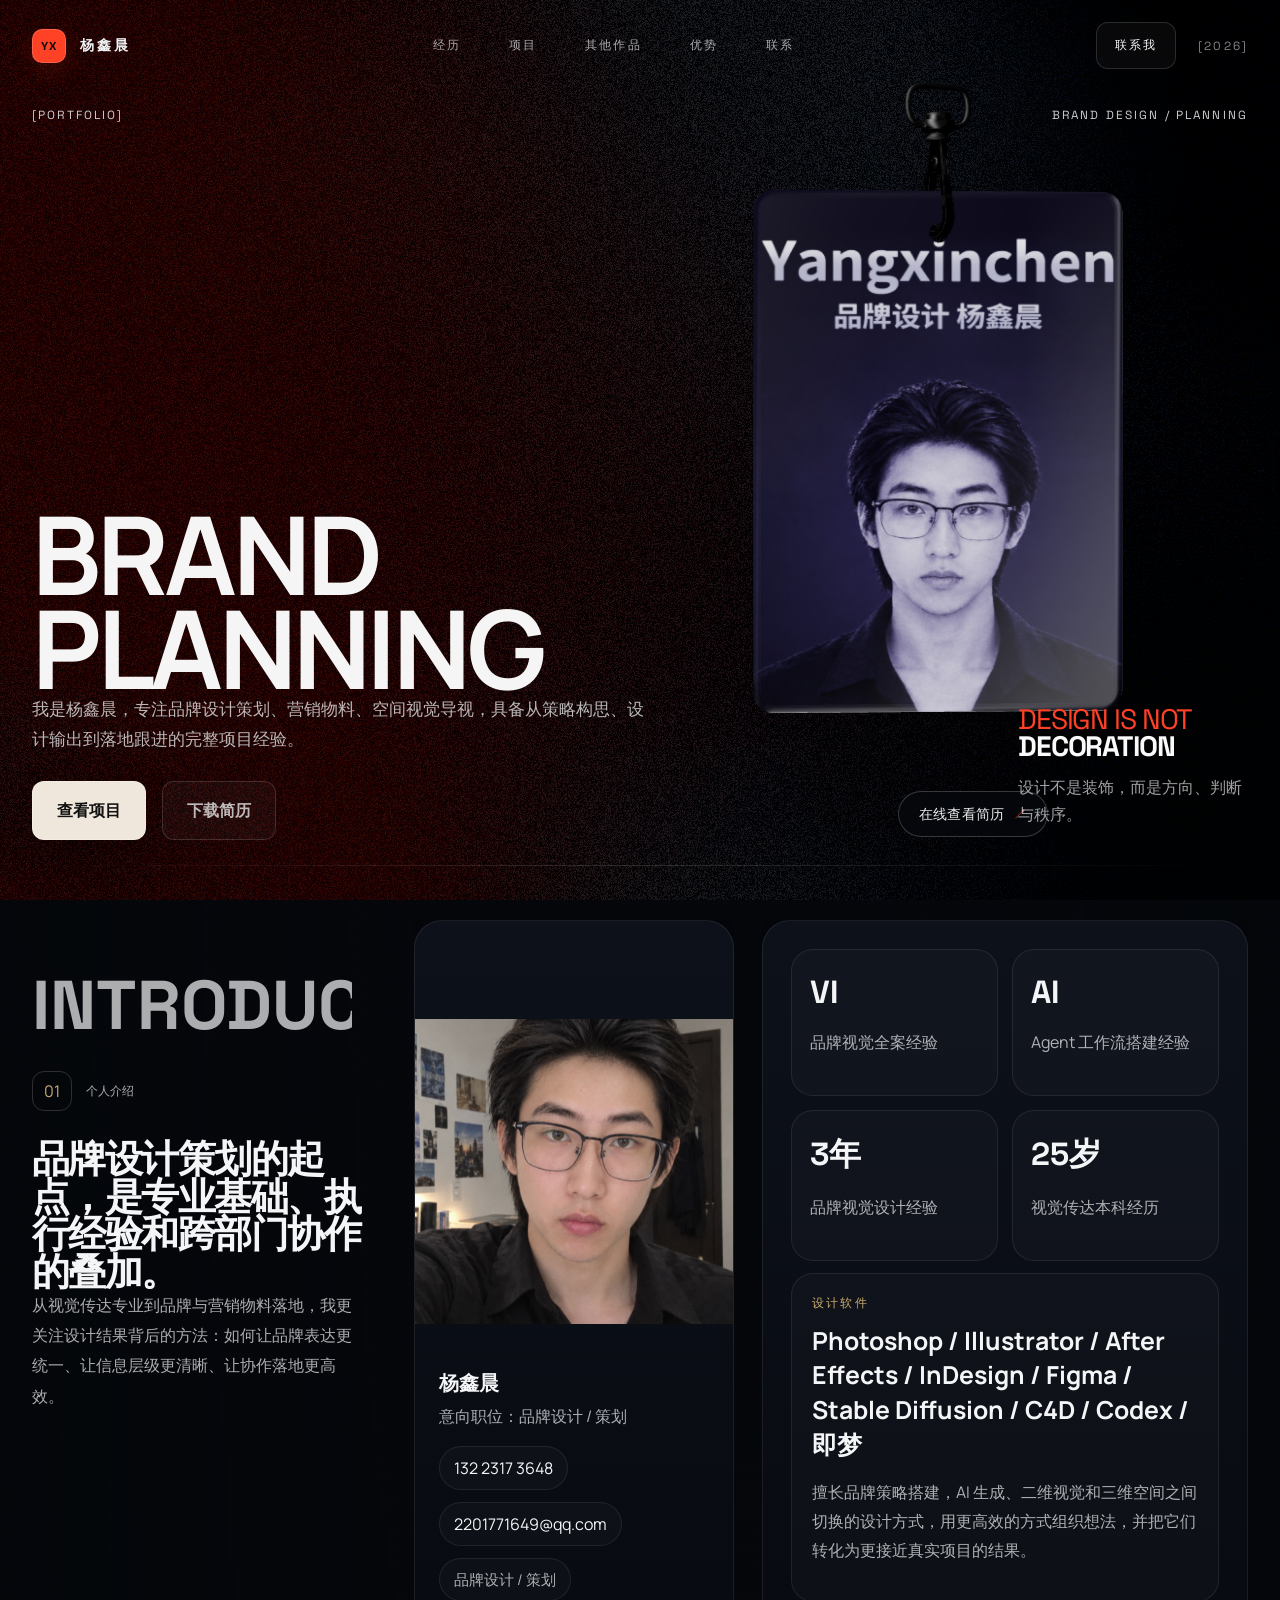
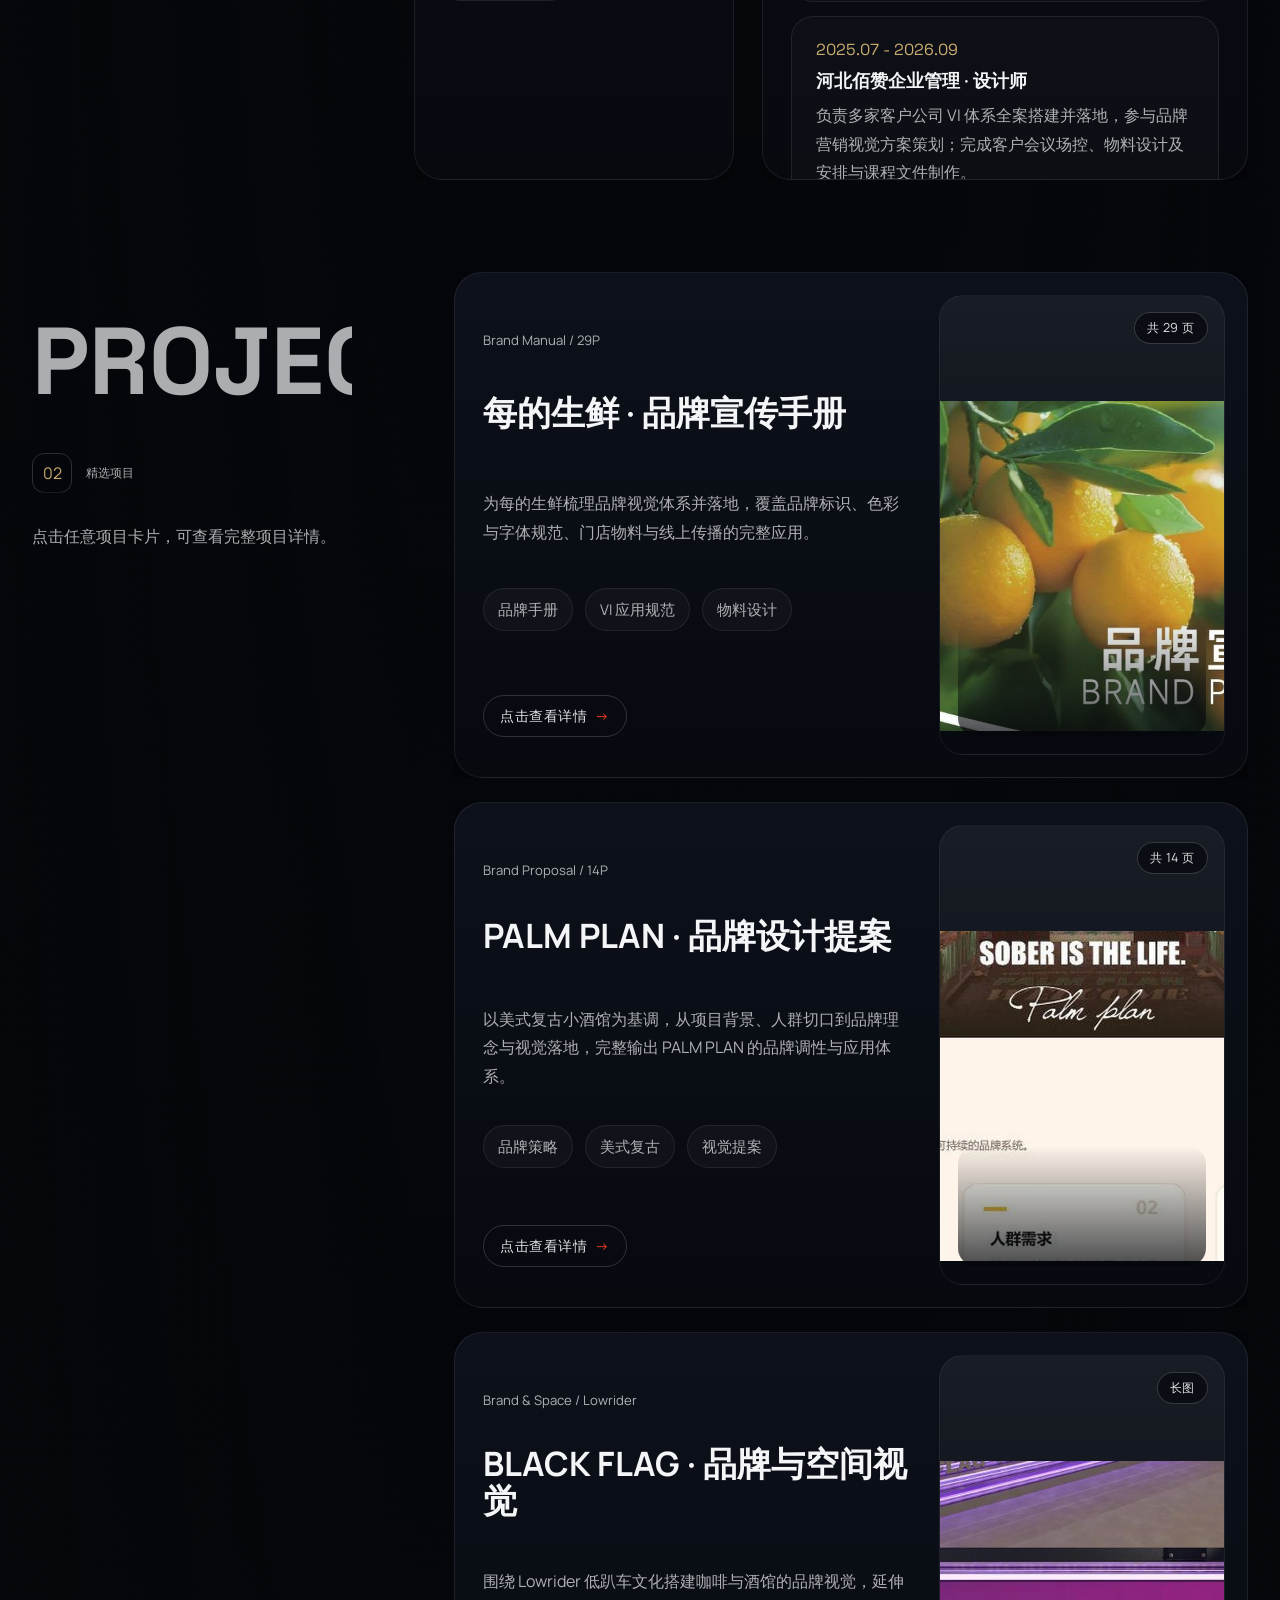
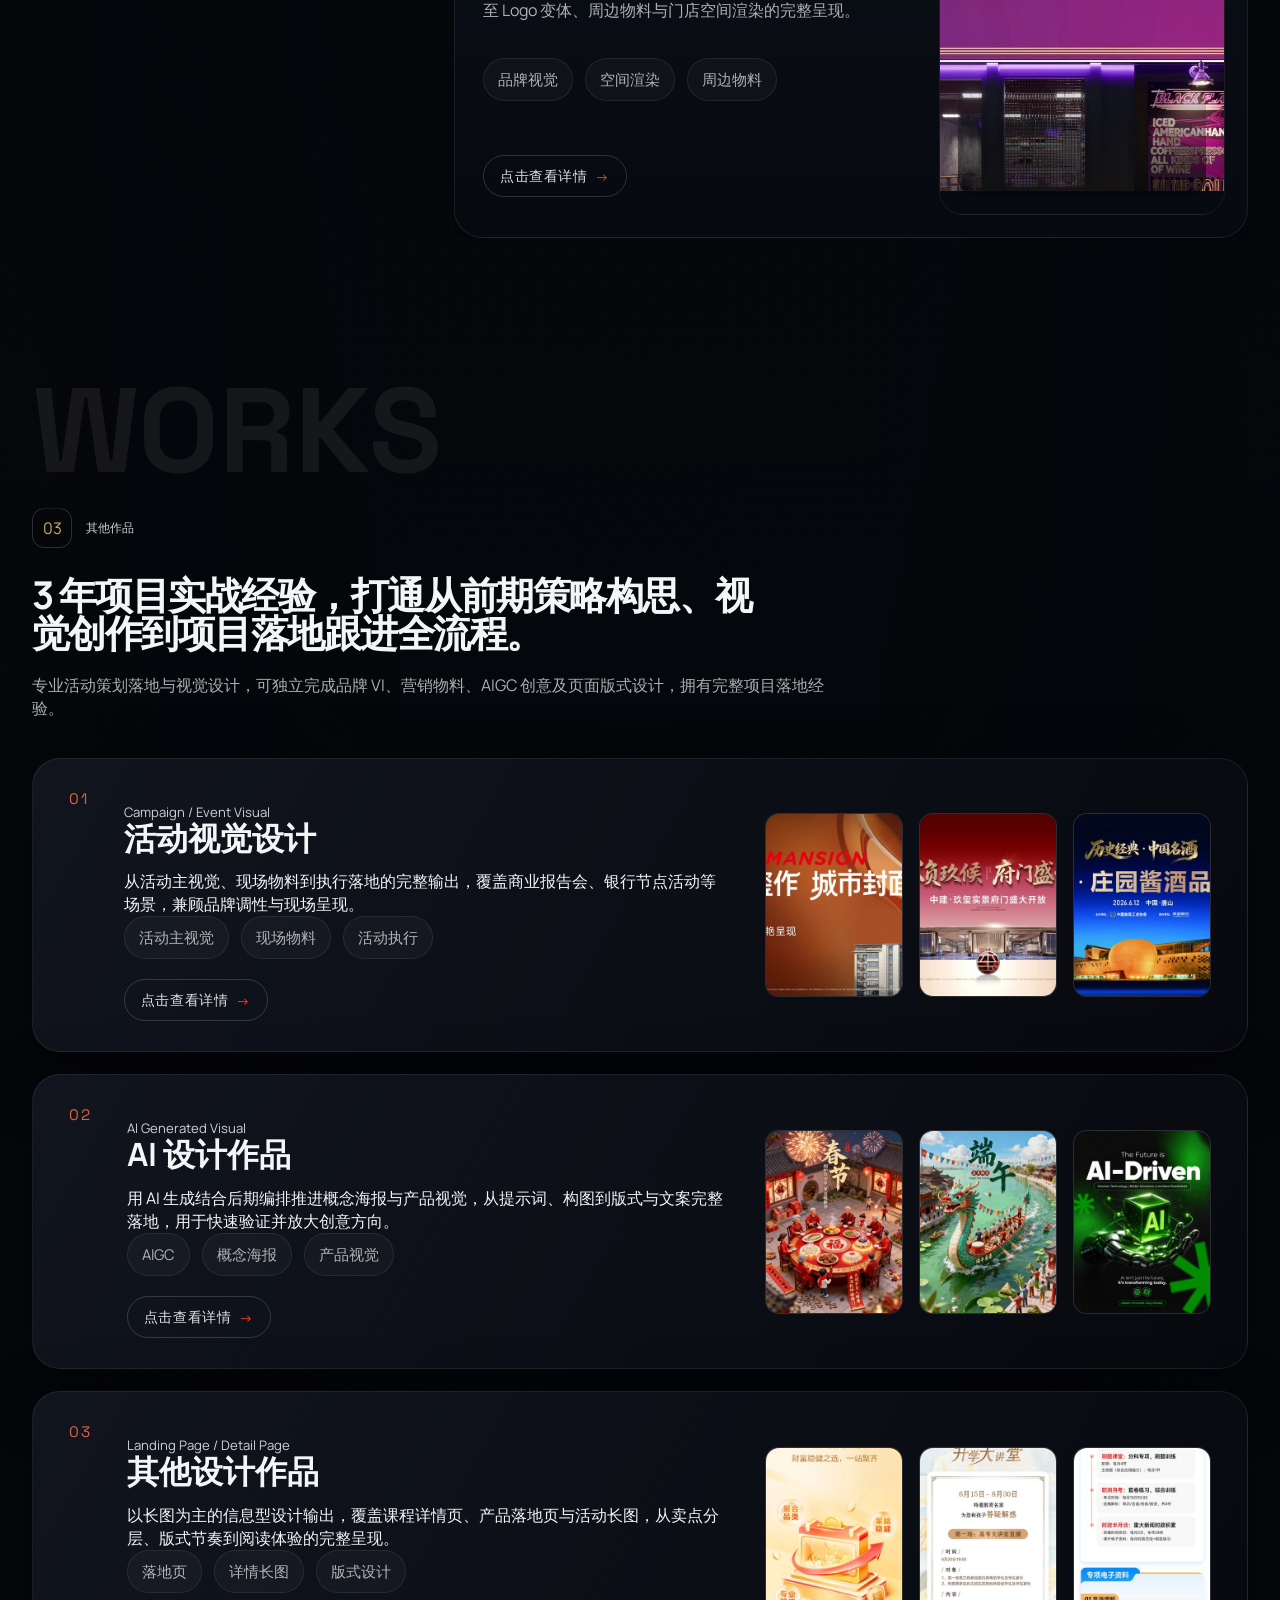
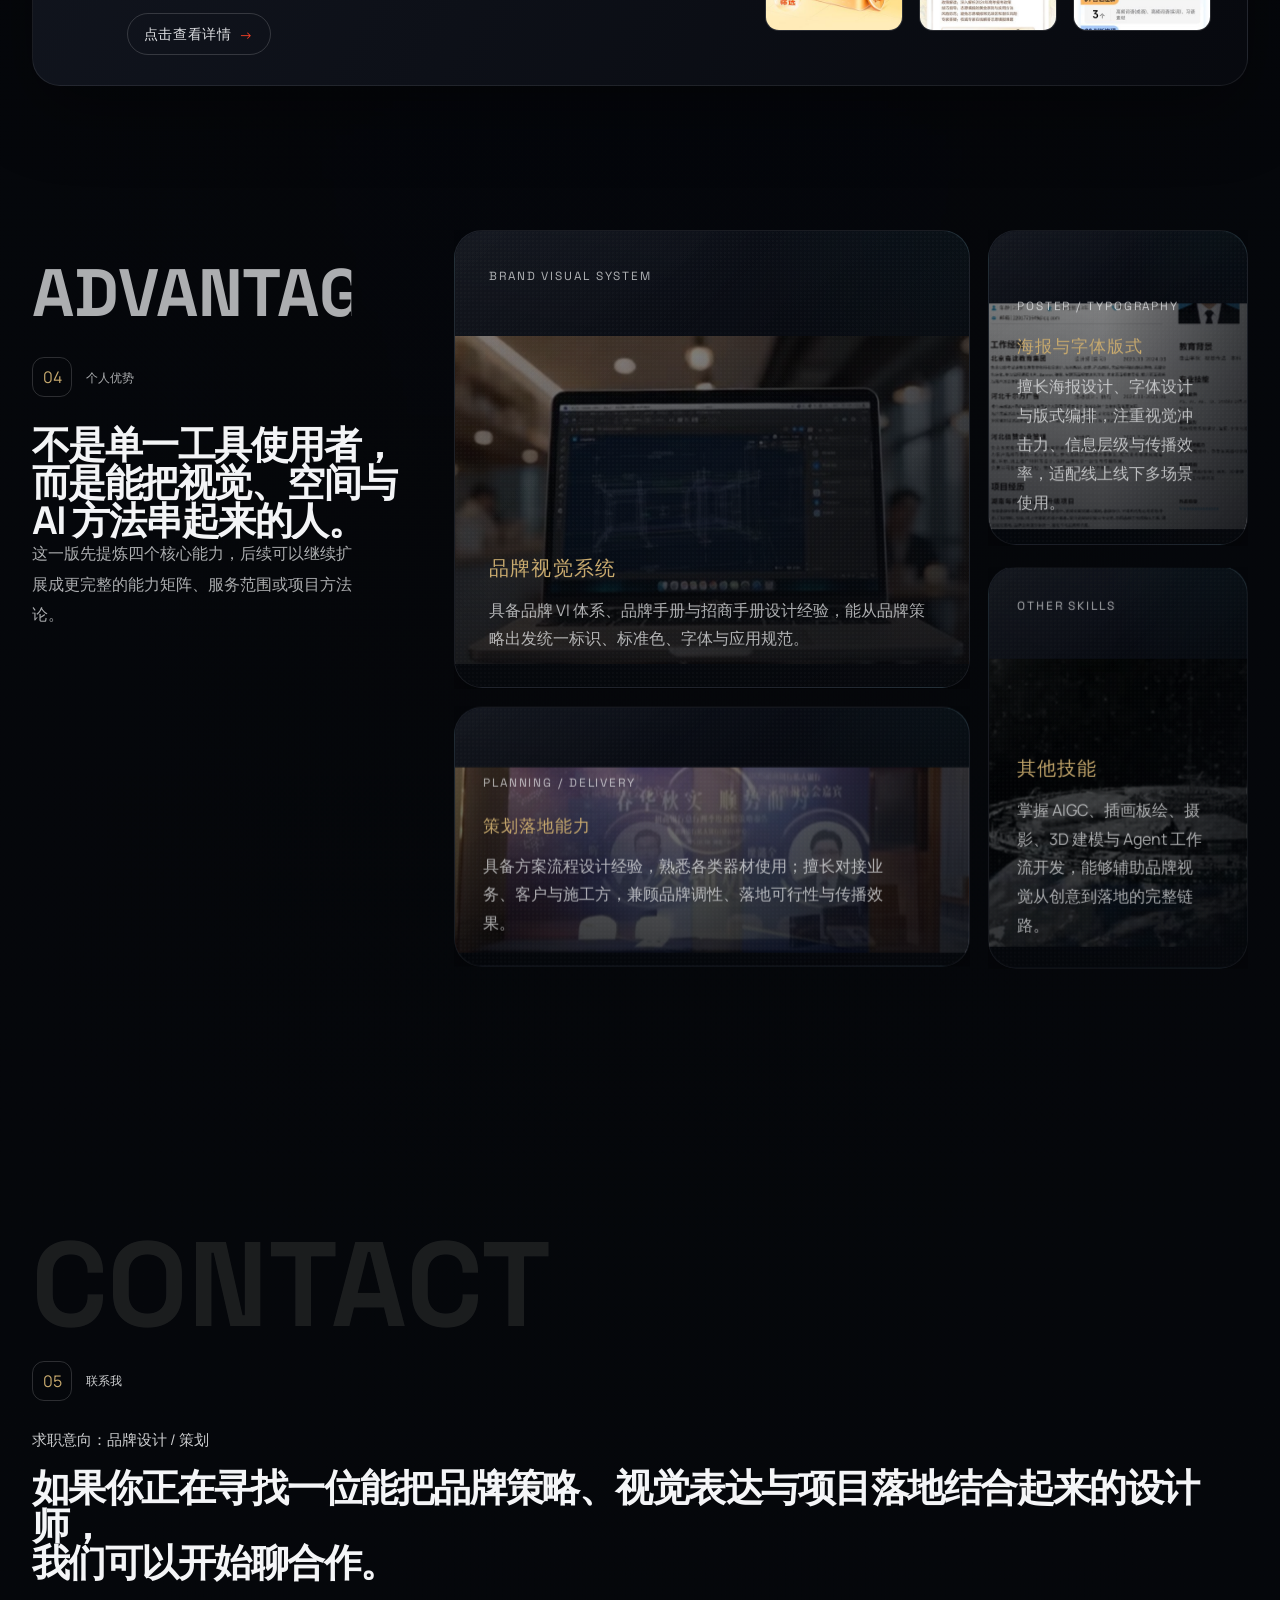
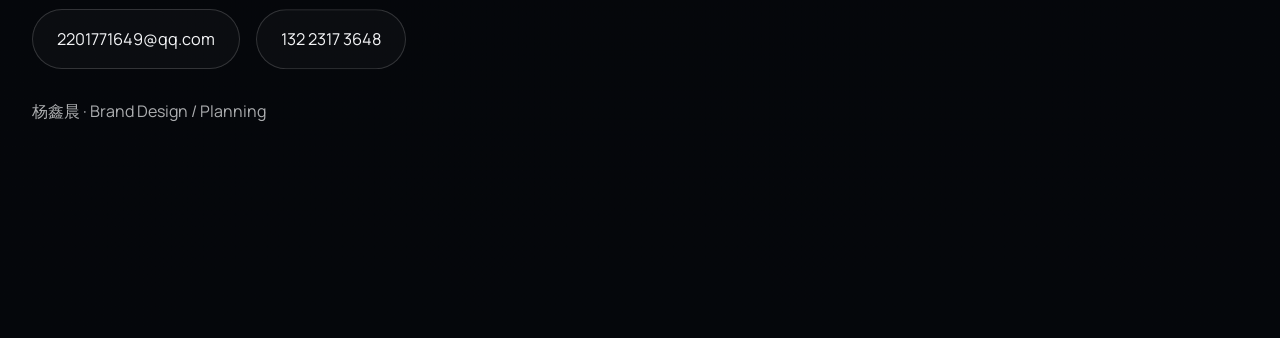
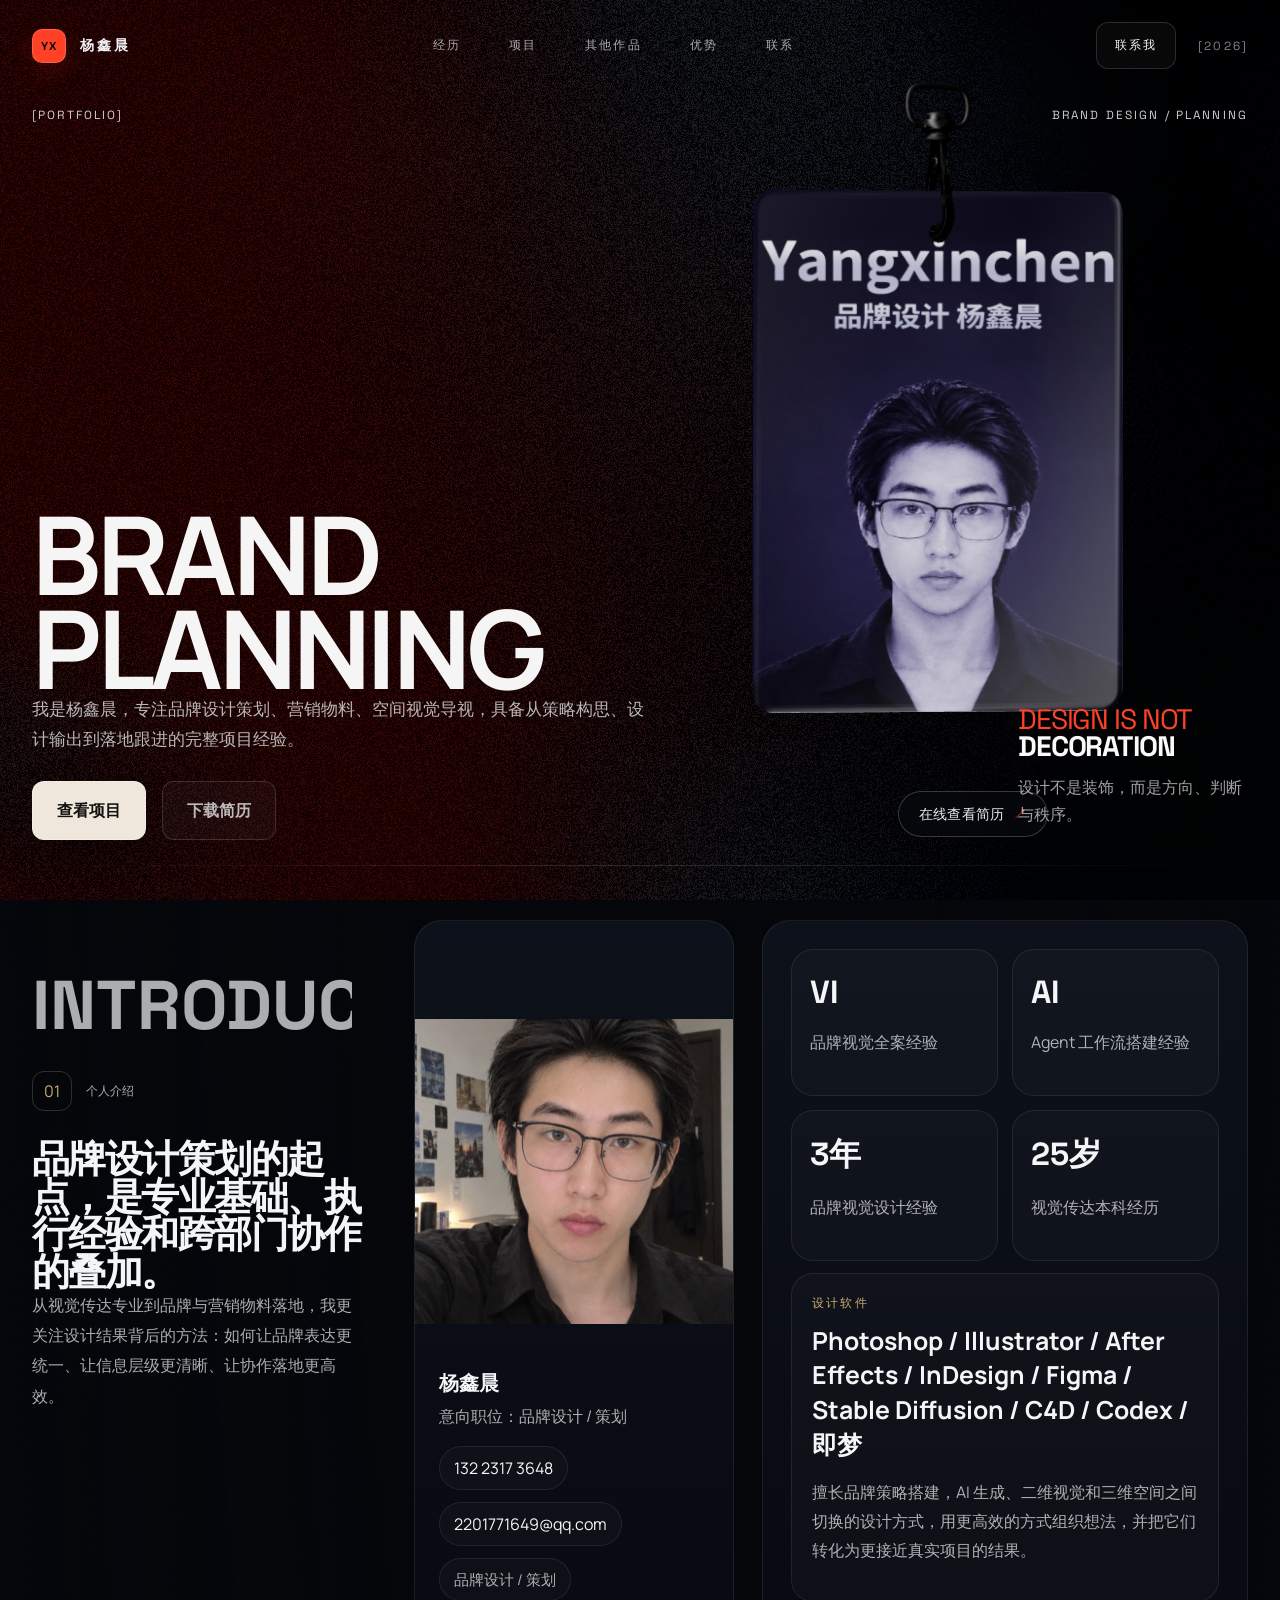
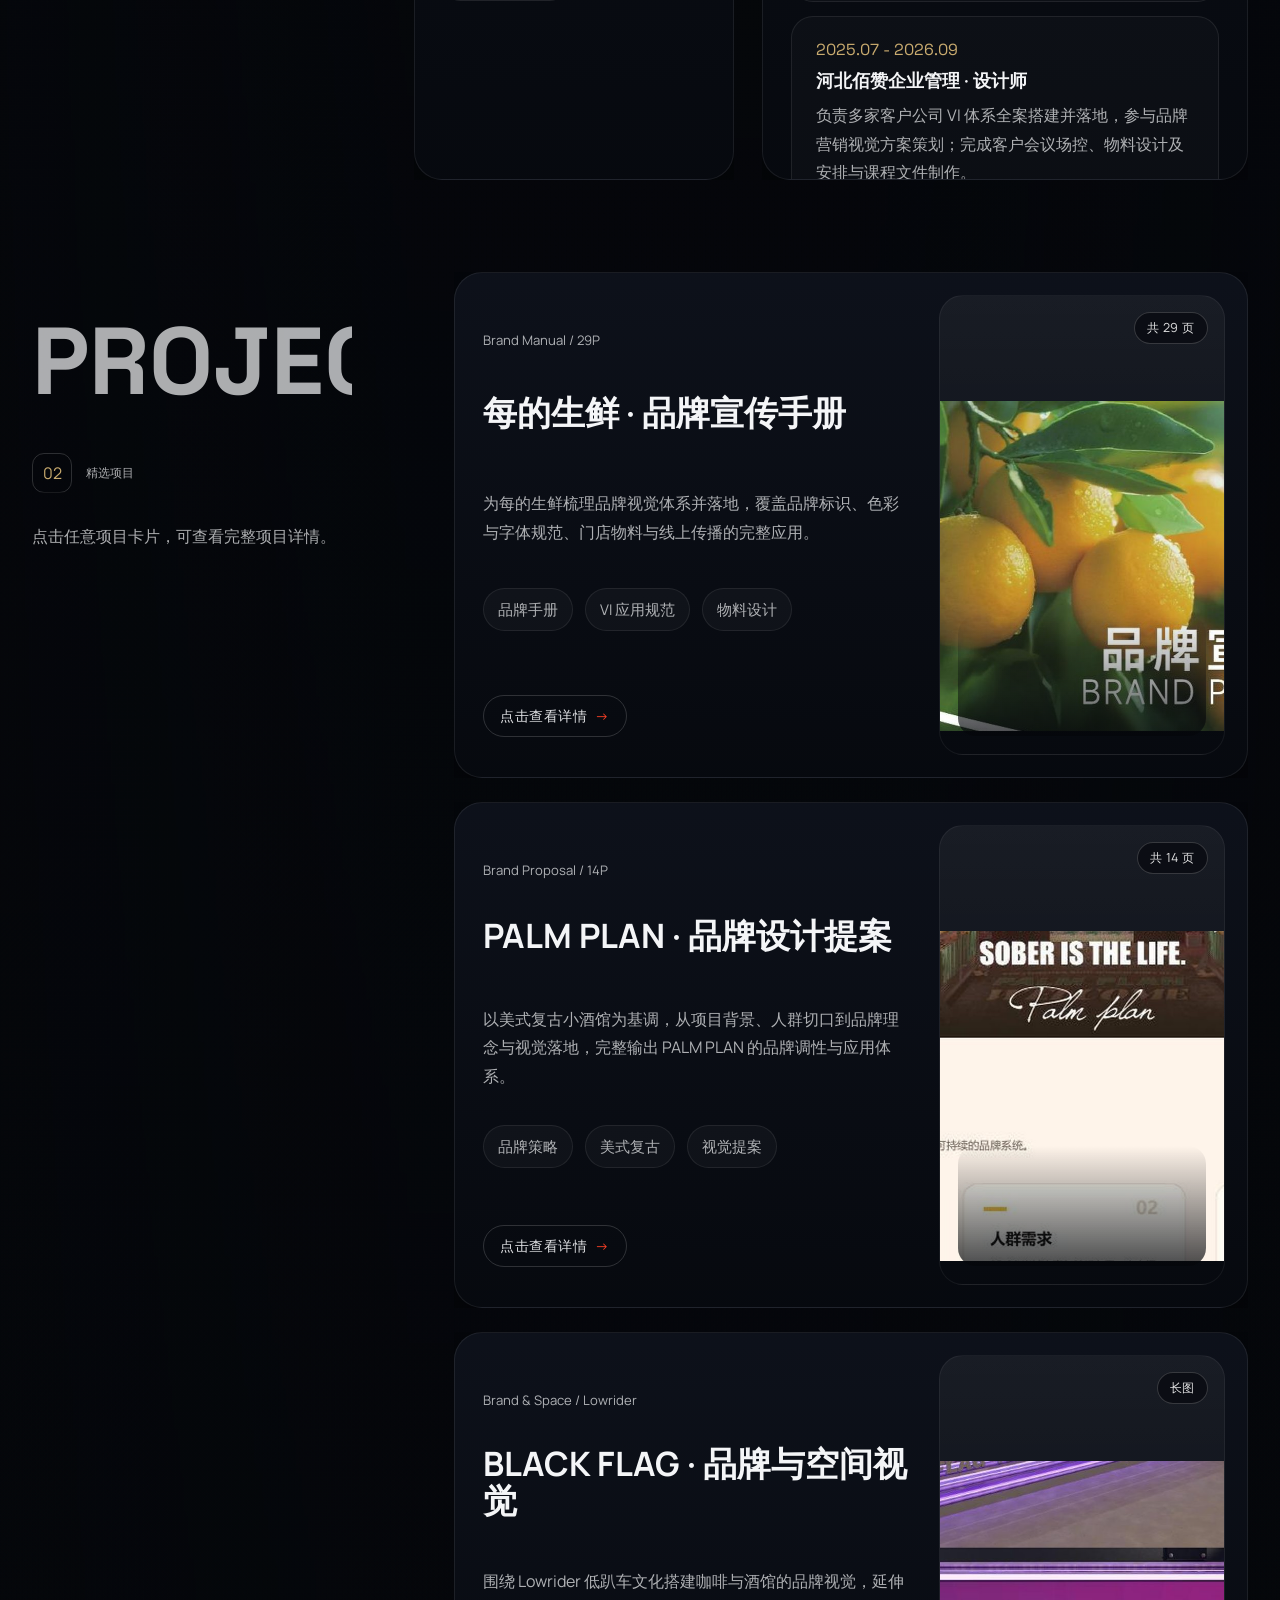
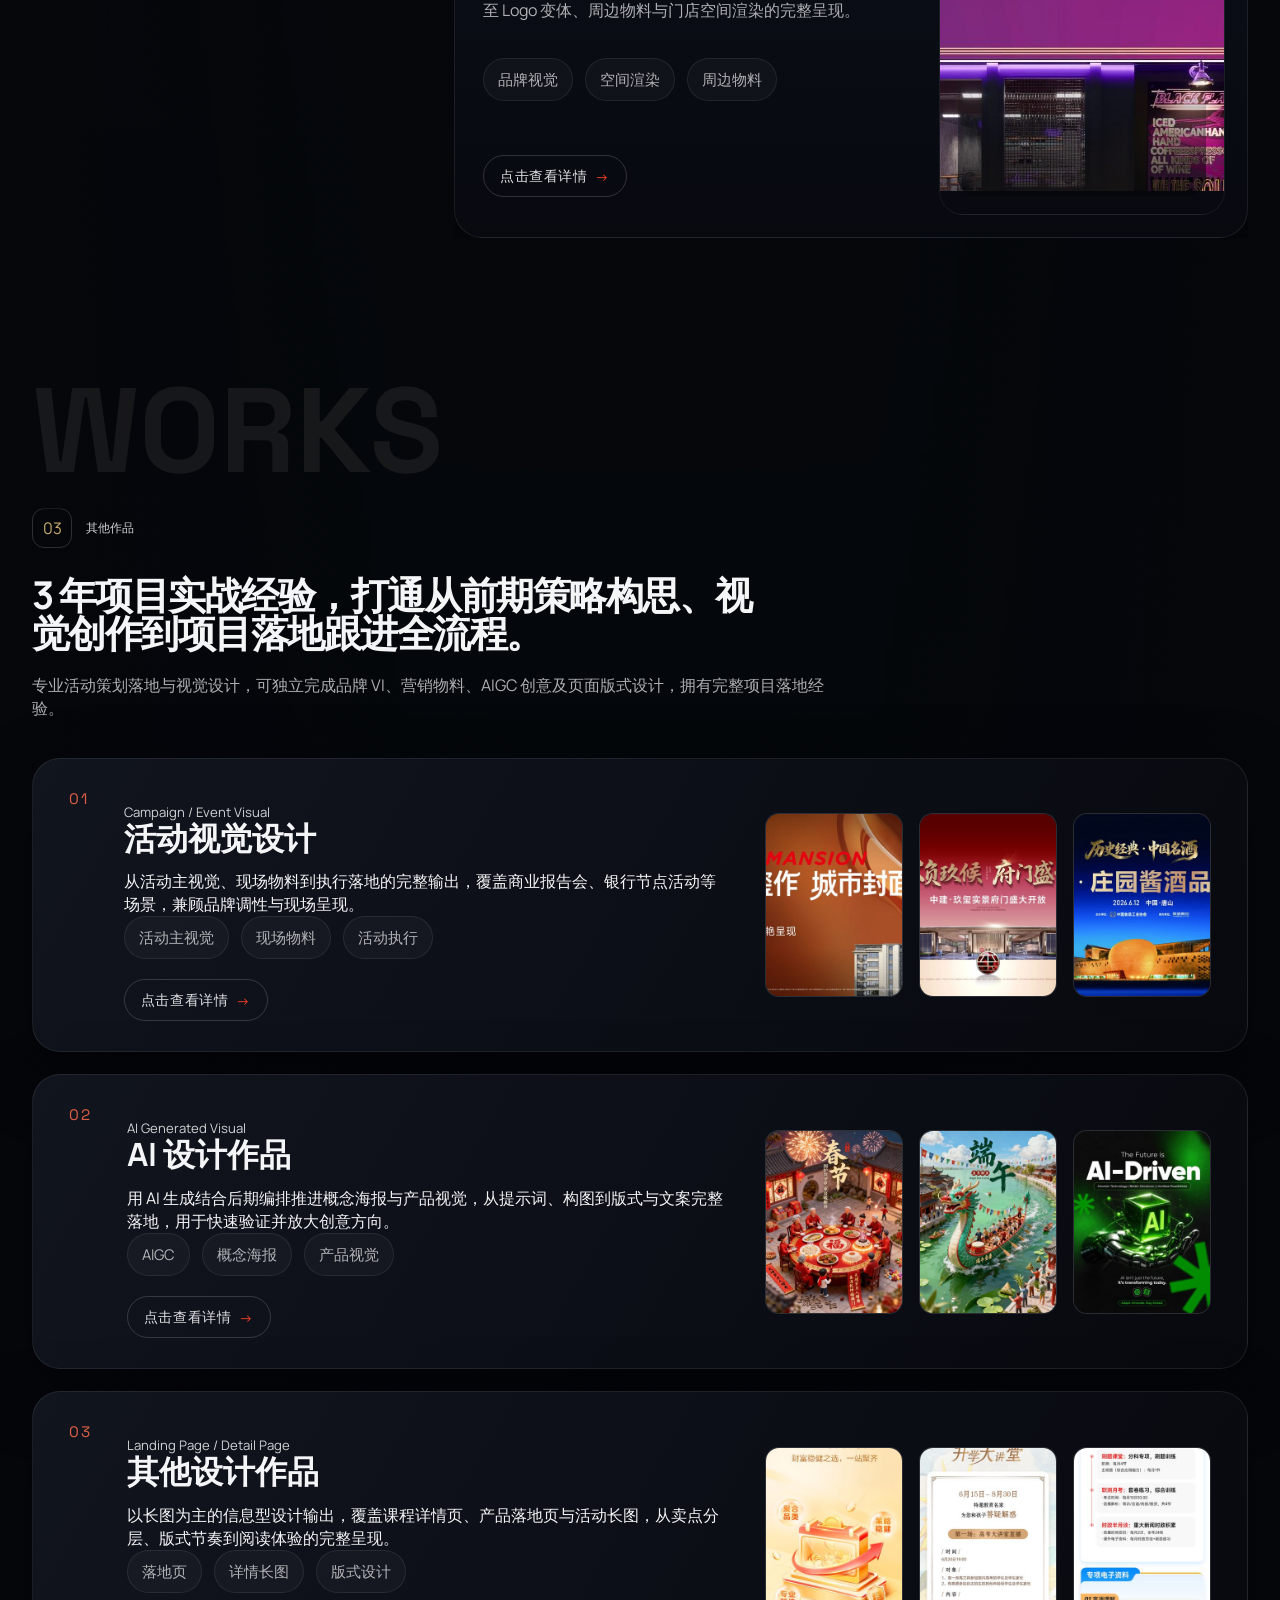
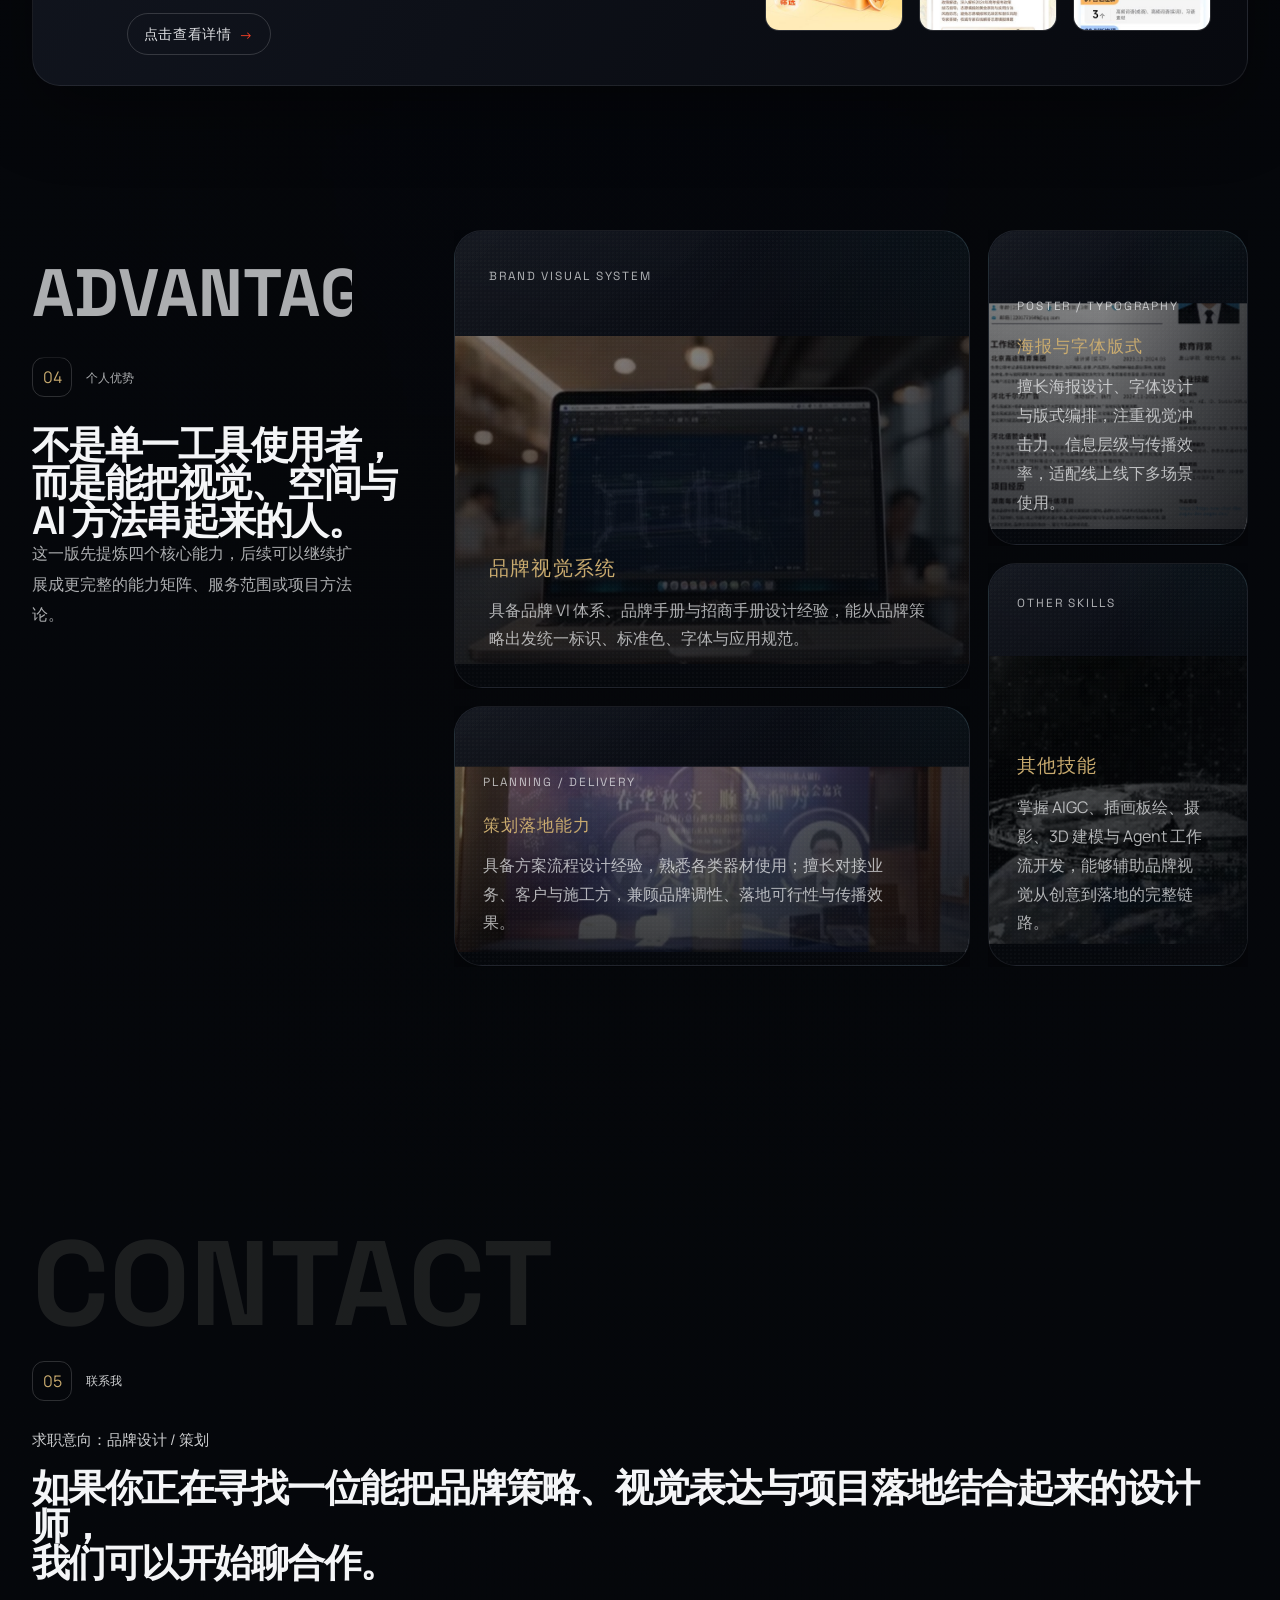
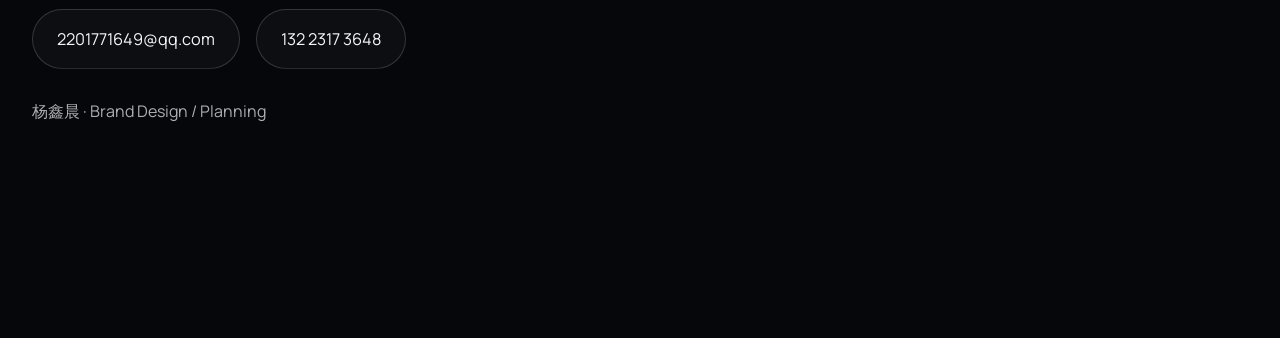
